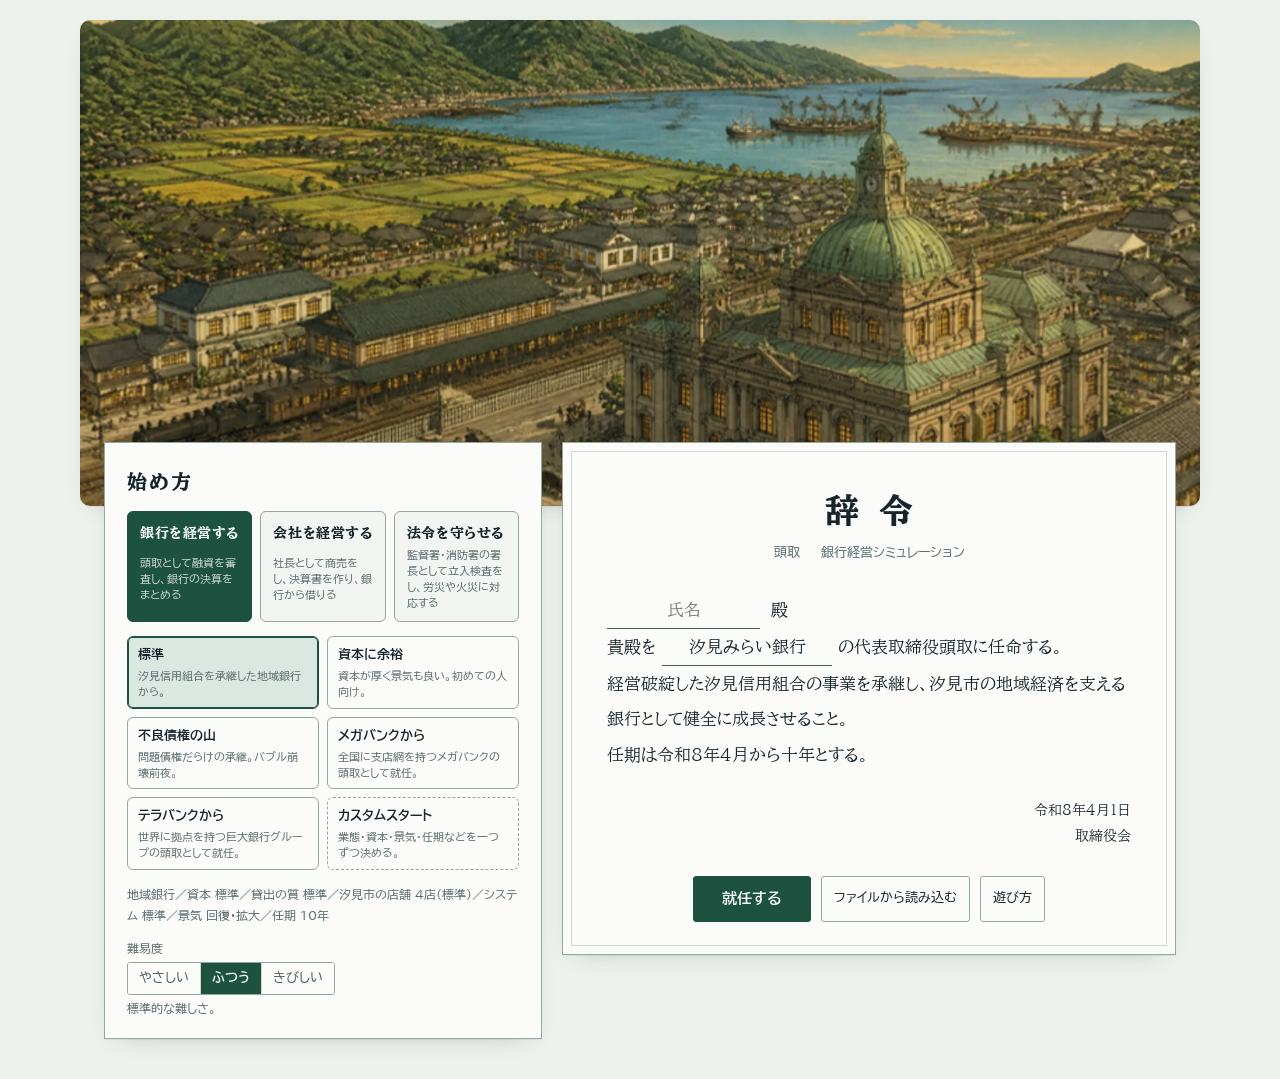
==== index.html @ be3ce8d5 "組織の受け持ちを入れ子に：上の組織が選んだ事業と会社の中から選ぶ、部・事業・会社を移す - ユニットや事業部の下に部をつくる・変えるときは、上の組織が選んだ事業と管轄の会社の中からだけ選べる（事業部の" ====
<!DOCTYPE html>
<html lang="ja">
<head>
<meta charset="utf-8">
<meta name="viewport" content="width=device-width, initial-scale=1, viewport-fit=cover">
<title>頭取 ― 地方銀行経営シミュレーション</title>
<meta name="description" content="地方銀行の頭取として融資審査・粉飾の見抜き・金利設定・決算までを経営する銀行シミュレーション。中小企業の社長として6つの業種を経営し、帳簿をつけ、決算整理をして決算書を作るモードも。決算書・予算・銀行の勉強に。">
<meta name="theme-color" content="#1d5240">
<link rel="icon" href="data:image/svg+xml,%3Csvg xmlns='http://www.w3.org/2000/svg' viewBox='0 0 40 40'%3E%3Ccircle cx='20' cy='20' r='19' fill='%231d5240'/%3E%3Ccircle cx='20' cy='20' r='14' fill='none' stroke='%23f4f8f5' stroke-width='2'/%3E%3Crect x='15' y='15' width='10' height='10' fill='none' stroke='%23f4f8f5' stroke-width='2.4'/%3E%3C/svg%3E">
<link rel="preconnect" href="https://fonts.googleapis.com">
<link rel="preconnect" href="https://fonts.gstatic.com" crossorigin>
<link href="https://fonts.googleapis.com/css2?family=BIZ+UDGothic:wght@400;700&family=BIZ+UDPGothic:wght@400;700&family=BIZ+UDPMincho:wght@400;700&display=swap" rel="stylesheet">
<style>
/* =========================================================
 *  頭取 ― 地方銀行経営シミュレーション  スタイル
 *  基調：帳票（青罫の台帳）と金庫の緑。朱は印影と赤字にだけ使う。
 * ========================================================= */
:root {
  color-scheme: light;
  --paper: #edf1ec;
  --sheet: #fbfcfa;
  --sheet-2: #f2f5f1;
  --sheet-3: #e7ede8;
  --rule: #cdd8d2;
  --rule-strong: #94a89f;
  --ink: #17242b;
  --ink-2: #4a5a5e;
  --ink-3: #5c6c6f;
  --vault: #1d5240;
  --vault-2: #2b6b55;
  --vault-soft: #dbe8e1;
  --on-vault: #f4f8f5;
  --mast: #1d5240;
  --on-mast: #f4f8f5;
  --brass: #8a6316;
  --brass-soft: #f3ead6;
  --shu: #c0392b;
  --shu-soft: #f7e3de;
  --ok: #1e7b4f;
  --warn: #9a640f;
  --warn-soft: #fbf0d9;
  --s1: #0e8a5c;
  --s2: #3366b8;
  --s3: #a9760a;
  --grid: #e1e8e3;
  --axis: #b7c4bd;
  --shadow: 0 1px 0 rgba(23, 36, 43, .06), 0 8px 24px -16px rgba(23, 36, 43, .35);
  --r-s: 3px;
  --r-m: 6px;
  --r-l: 10px;
  --f-ui: "BIZ UDPGothic", "Hiragino Kaku Gothic ProN", "Hiragino Sans", "Yu Gothic UI", "Meiryo", "Noto Sans JP", "Noto Sans CJK JP", system-ui, sans-serif;
  --f-doc: "BIZ UDPMincho", "Hiragino Mincho ProN", "Yu Mincho", "YuMincho", "Noto Serif JP", "Noto Serif CJK JP", serif;
  --f-num: "BIZ UDGothic", "Hiragino Kaku Gothic ProN", "Yu Gothic", "Meiryo", "Noto Sans JP", "Noto Sans CJK JP", sans-serif;
}
@media (prefers-color-scheme: dark) {
  :root:not([data-theme="light"]) {
    color-scheme: dark;
    --paper: #0e1614; --sheet: #15201d; --sheet-2: #1a2824; --sheet-3: #20302b;
    --rule: #2a3b35; --rule-strong: #43594f;
    --ink: #e2ebe6; --ink-2: #a8b7b1; --ink-3: #93a39d;
    --vault: #4fa585; --vault-2: #62b897; --vault-soft: #1f3a31; --on-vault: #0d1613; --mast: #12352a; --on-mast: #e6f0eb;
    --brass: #d3a650; --brass-soft: #3a2f18;
    --shu: #ef6a55; --shu-soft: #3d1f1a;
    --ok: #4cc58d; --warn: #e0a543; --warn-soft: #3a2d14;
    --s1: #37a57c; --s2: #5b86d6; --s3: #b3832a;
    --grid: #22312c; --axis: #3a4d46;
    --shadow: 0 1px 0 rgba(0, 0, 0, .3), 0 10px 28px -18px rgba(0, 0, 0, .8);
  }
}
:root[data-theme="dark"] {
  color-scheme: dark;
  --paper: #0e1614; --sheet: #15201d; --sheet-2: #1a2824; --sheet-3: #20302b;
  --rule: #2a3b35; --rule-strong: #43594f;
  --ink: #e2ebe6; --ink-2: #a8b7b1; --ink-3: #93a39d;
  --vault: #4fa585; --vault-2: #62b897; --vault-soft: #1f3a31; --on-vault: #0d1613; --mast: #12352a; --on-mast: #e6f0eb;
  --brass: #d3a650; --brass-soft: #3a2f18;
  --shu: #ef6a55; --shu-soft: #3d1f1a;
  --ok: #4cc58d; --warn: #e0a543; --warn-soft: #3a2d14;
  --s1: #37a57c; --s2: #5b86d6; --s3: #b3832a;
  --grid: #22312c; --axis: #3a4d46;
  --shadow: 0 1px 0 rgba(0, 0, 0, .3), 0 10px 28px -18px rgba(0, 0, 0, .8);
}

* { box-sizing: border-box; }
html { -webkit-text-size-adjust: 100%; }
body {
  margin: 0;
  background: var(--paper);
  color: var(--ink);
  font-family: var(--f-ui);
  font-size: 14px;
  line-height: 1.6;
  font-feature-settings: "palt" 1;
}
button, input, select, textarea { font: inherit; color: inherit; }
a { color: var(--vault); }
:focus-visible { outline: 2px solid var(--vault-2); outline-offset: 2px; }
.num, td.n, th.n { font-family: var(--f-num); font-feature-settings: normal; font-variant-numeric: tabular-nums; letter-spacing: 0; }
.neg { color: var(--shu); }
.pos { color: var(--ok); }
.muted { color: var(--ink-3); }
.small { font-size: 12px; }
.nowrap { white-space: nowrap; }
.hide { display: none !important; }
.sr { position: absolute; width: 1px; height: 1px; overflow: hidden; clip: rect(0 0 0 0); }

/* ---------- iPhone の画面の端（ステータスバー・ホームバー・切り欠き） ----------
 * iOS 26 以降の Safari は、スクロールするとページをステータスバーの下まで描き、
 * そこにぼかし（もや）を重ねる。もやの範囲は #topfill の無地の帯で覆い、
 * 貼り付くタブとダイアログはその下に出す。
 *   --band  : いまステータスバーと重なっている高さ（スクロールで変わる。固定表示の要素だけに使う）
 *   --band0 : 開いたときの値（JS で一度だけ測る。ページの流れの中の余白に使い、スクロール中に段がずれないようにする） */
:root {
  --sat: env(safe-area-inset-top, 0px);
  --sab: env(safe-area-inset-bottom, 0px);
  --sal: env(safe-area-inset-left, 0px);
  --sar: env(safe-area-inset-right, 0px);
  --band: calc(var(--sat) + min(10px, var(--sat)));
  --band0: 0px;
}
#topfill { position: fixed; top: 0; left: 0; right: 0; height: var(--band); background: var(--paper); z-index: 45; pointer-events: none; }
body.ingame #topfill { background: var(--mast); }
html { background: var(--paper); }

/* ---------- 枠組み ---------- */
#app { min-height: 100vh; min-height: 100dvh; display: flex; flex-direction: column; padding-left: var(--sal); padding-right: var(--sar); }
.mast {
  display: grid;
  grid-template-columns: auto 1fr auto;
  align-items: center;
  gap: 16px;
  padding: calc(10px + var(--band0)) 20px 10px;
  background: var(--mast);
  color: var(--on-mast);
}
.mast-brand { display: flex; align-items: center; gap: 12px; min-width: 0; }
.mast-brand svg { width: 38px; height: 38px; flex: none; }
.bank-name { font-family: var(--f-doc); font-size: 20px; font-weight: 700; letter-spacing: .06em; line-height: 1.2; display: flex; align-items: center; min-width: 0; }
.bank-name .bn { white-space: nowrap; overflow: hidden; text-overflow: ellipsis; min-width: 0; }
.bank-sub { font-size: 12px; opacity: .8; }
.mast-date { justify-self: center; text-align: center; line-height: 1.25; }
.mast-date .wareki { font-family: var(--f-doc); font-size: 19px; font-weight: 700; letter-spacing: .08em; white-space: nowrap; }
.mast-date .sub { font-size: 12px; opacity: .8; }
.mast-actions { display: flex; gap: 8px; align-items: center; }
.mbtn {
  border: 1px solid color-mix(in srgb, var(--on-mast) 35%, transparent);
  background: transparent; color: var(--on-mast);
  padding: 6px 12px; border-radius: var(--r-m); cursor: pointer; white-space: nowrap;
}
.mbtn:hover { background: color-mix(in srgb, var(--on-mast) 12%, transparent); }
.btn-advance {
  border: 0; cursor: pointer; white-space: nowrap;
  background: var(--sheet); color: var(--vault);
  font-weight: 700; padding: 9px 16px; border-radius: var(--r-m);
  box-shadow: inset 0 -2px 0 var(--rule-strong);
}
.btn-advance:hover { background: var(--vault-soft); }
.btn-advance:disabled { opacity: .5; cursor: default; }

/* 主要指標：通帳の記帳行のように一列に並べる */
.strip {
  display: grid;
  grid-template-columns: repeat(8, minmax(0, 1fr));
  background: var(--sheet);
  border-bottom: 1px solid var(--rule-strong);
}
.strip > div { padding: 7px 14px 8px; border-right: 1px solid var(--rule); min-width: 0; }
.strip > div:last-child { border-right: 0; }
.strip .k { font-size: 11px; color: var(--ink-3); white-space: nowrap; }
.strip .v { font-family: var(--f-num); font-variant-numeric: tabular-nums; font-size: 16px; font-weight: 700; white-space: nowrap; overflow: hidden; text-overflow: ellipsis; }
.strip .d { font-size: 11px; font-family: var(--f-num); white-space: nowrap; }

.body { flex: 1; display: grid; grid-template-columns: 168px minmax(0, 1fr); min-height: 0; }
.tabs {
  border-right: 1px solid var(--rule);
  background: var(--sheet-2);
  padding: 12px 0;
  display: flex; flex-direction: column; gap: 2px;
}
.tab {
  display: flex; align-items: center; justify-content: space-between; gap: 8px;
  border: 0; background: transparent; cursor: pointer; text-align: left;
  padding: 9px 14px 9px 18px; font-size: 14px; color: var(--ink-2);
  border-left: 3px solid transparent;
}
.tab:hover { background: var(--sheet-3); color: var(--ink); }
.tab[aria-current="page"] { color: var(--ink); font-weight: 700; background: var(--sheet); border-left-color: var(--vault); }
.badge {
  min-width: 20px; height: 20px; padding: 0 6px; border-radius: 10px;
  background: var(--vault); color: var(--on-vault); font-size: 11px; font-weight: 700;
  display: inline-flex; align-items: center; justify-content: center; font-family: var(--f-num);
}
.badge.alert { background: var(--shu); color: #fff; }
main { padding: 20px 24px 48px; min-width: 0; }

/* ---------- 汎用部品 ---------- */
.h1 { font-family: var(--f-doc); font-size: 22px; font-weight: 700; margin: 0 0 4px; letter-spacing: .04em; }
.lead { color: var(--ink-2); margin: 0 0 16px; max-width: 72ch; }
.grid { display: grid; gap: 16px; }
.g2 { grid-template-columns: repeat(2, minmax(0, 1fr)); }
.g3 { grid-template-columns: repeat(3, minmax(0, 1fr)); }
.g-side { grid-template-columns: minmax(0, 1fr) 340px; }
.g-list { grid-template-columns: 300px minmax(0, 1fr); align-items: start; }
.panel {
  background: var(--sheet);
  border: 1px solid var(--rule);
  border-radius: var(--r-m);
  min-width: 0;
}
.panel > .ph {
  display: flex; align-items: baseline; justify-content: space-between; gap: 12px; flex-wrap: wrap;
  padding: 10px 14px; border-bottom: 1px solid var(--rule);
}
.ph h2, .ph h3 { margin: 0; font-size: 15px; font-weight: 700; }
.ph .aside { font-size: 12px; color: var(--ink-3); }
.pb { padding: 12px 14px; }
.pb.flush { padding: 0; }
.stack > * + * { margin-top: 16px; }
.row { display: flex; gap: 8px; align-items: center; flex-wrap: wrap; }
.row.between { justify-content: space-between; }
.sep { border: 0; border-top: 1px solid var(--rule); margin: 12px 0; }

.btn {
  display: inline-flex; align-items: center; justify-content: center; gap: 6px;
  border: 1px solid var(--rule-strong); background: var(--sheet); color: var(--ink);
  padding: 6px 12px; border-radius: var(--r-s); cursor: pointer; white-space: nowrap; font-size: 13px;
}
.btn:hover { background: var(--sheet-3); }
.btn.primary { background: var(--vault); border-color: var(--vault); color: var(--on-vault); font-weight: 700; }
.btn.primary:hover { background: var(--vault-2); }
.btn.danger { color: var(--shu); border-color: color-mix(in srgb, var(--shu) 55%, var(--rule)); }
.btn.danger:hover { background: var(--shu-soft); }
.btn.ghost { border-color: transparent; background: transparent; color: var(--vault); padding-left: 6px; padding-right: 6px; }
.btn.sm { padding: 3px 8px; font-size: 12px; }
.btn:disabled { opacity: .45; cursor: default; }
.seg { display: inline-flex; border: 1px solid var(--rule-strong); border-radius: var(--r-s); overflow: hidden; }
.seg button { border: 0; background: var(--sheet); padding: 5px 11px; cursor: pointer; font-size: 13px; color: var(--ink-2); border-right: 1px solid var(--rule); }
.seg button:last-child { border-right: 0; }
.seg button[aria-pressed="true"] { background: var(--vault); color: var(--on-vault); font-weight: 700; }

input[type="number"], input[type="text"], select {
  border: 1px solid var(--rule-strong); background: var(--sheet); border-radius: var(--r-s);
  padding: 5px 8px; min-width: 0;
}
input[type="number"] { font-family: var(--f-num); text-align: right; }
input[type="range"] { accent-color: var(--vault); width: 100%; }
input[type="checkbox"] { accent-color: var(--vault); width: 16px; height: 16px; }
label.inline { display: inline-flex; align-items: center; gap: 6px; cursor: pointer; }
.field { display: grid; gap: 4px; }
.field > span { font-size: 12px; color: var(--ink-3); }
.unit { color: var(--ink-3); font-size: 12px; }

/* 表：帳票の罫線 */
.tbl-wrap { overflow-x: auto; }
table.t { width: 100%; border-collapse: collapse; font-size: 13px; }
.t th, .t td { padding: 6px 10px; border-bottom: 1px solid var(--rule); text-align: left; vertical-align: middle; }
.t thead th { font-size: 12px; font-weight: 700; color: var(--ink-2); background: var(--sheet-2); white-space: nowrap; position: sticky; top: 0; }
.t td.n, .t th.n { text-align: right; white-space: nowrap; }
.t tr.sub td { color: var(--ink-2); }
.t tr.ind td:first-child { padding-left: 24px; }
.t tr.ind2 td:first-child { padding-left: 38px; }
.t tr.total td { font-weight: 700; border-top: 1px solid var(--rule-strong); }
.t tr.grand td { font-weight: 700; border-top: 1px solid var(--ink-2); border-bottom: 3px double var(--ink-2); }
.t tr.sec td { background: var(--sheet-2); font-weight: 700; font-size: 12px; color: var(--ink-2); }
.t tr.click { cursor: pointer; }
.t tr.click:hover td { background: var(--vault-soft); }
.t tr.sel td { background: var(--vault-soft); }
.t.compact td, .t.compact th { padding: 4px 8px; }
.kv { display: grid; grid-template-columns: max-content minmax(0, 1fr); gap: 4px 16px; margin: 0; }
.kv dt { color: var(--ink-3); font-size: 12px; padding-top: 1px; }
.kv dd { margin: 0; }

.tag {
  display: inline-flex; align-items: center; gap: 4px;
  padding: 1px 7px; border-radius: 10px; font-size: 11px; font-weight: 700; white-space: nowrap;
  border: 1px solid var(--rule-strong); color: var(--ink-2); background: var(--sheet);
}
.tag.ok { color: var(--ok); border-color: color-mix(in srgb, var(--ok) 45%, var(--rule)); }
.tag.warn { color: var(--warn); border-color: color-mix(in srgb, var(--warn) 45%, var(--rule)); background: var(--warn-soft); }
.tag.bad { color: var(--shu); border-color: color-mix(in srgb, var(--shu) 50%, var(--rule)); background: var(--shu-soft); }
.tag.brass { color: var(--brass); border-color: color-mix(in srgb, var(--brass) 45%, var(--rule)); background: var(--brass-soft); }
.tag.solid { background: var(--vault); color: var(--on-vault); border-color: var(--vault); }
.grade {
  display: inline-flex; align-items: center; justify-content: center;
  width: 26px; height: 26px; border-radius: 50%; font-family: var(--f-num); font-weight: 700; font-size: 13px;
  border: 1.5px solid currentColor;
}
.grade.g1, .grade.g2, .grade.g3 { color: var(--ok); }
.grade.g4, .grade.g5, .grade.g6 { color: var(--ink-2); }
.grade.g7, .grade.g8 { color: var(--warn); }
.grade.g9, .grade.g10 { color: var(--shu); }

.meter { height: 8px; border-radius: 4px; background: var(--sheet-3); overflow: hidden; }
.meter > i { display: block; height: 100%; border-radius: 4px; background: var(--vault); }
.meter.warn > i { background: var(--warn); }
.meter.bad > i { background: var(--shu); }
.note { font-size: 12px; color: var(--ink-3); }
.callout { border-left: 3px solid var(--brass); background: var(--brass-soft); padding: 8px 12px; border-radius: 0 var(--r-s) var(--r-s) 0; font-size: 13px; }
.callout.bad { border-left-color: var(--shu); background: var(--shu-soft); }
.callout.ok { border-left-color: var(--vault); background: var(--vault-soft); }
.empty { padding: 28px 16px; text-align: center; color: var(--ink-3); }

/* ---------- 頭取室 ---------- */
.inbox { list-style: none; margin: 0; padding: 0; }
.inbox li { display: grid; grid-template-columns: 22px minmax(0, 1fr) auto; gap: 10px; align-items: center; padding: 9px 14px; border-bottom: 1px solid var(--rule); }
.inbox li:last-child { border-bottom: 0; }
.inbox .ico { width: 22px; height: 22px; border-radius: 50%; display: grid; place-items: center; font-size: 12px; font-weight: 700; background: var(--vault-soft); color: var(--vault); }
.inbox .ico.bad { background: var(--shu-soft); color: var(--shu); }
.inbox .ico.warn { background: var(--warn-soft); color: var(--warn); }
.inbox .t1 { font-weight: 700; font-size: 13px; }
.inbox .t2 { font-size: 12px; color: var(--ink-3); }
.newslist { list-style: none; margin: 0; padding: 0; }
.newslist li { padding: 8px 14px; border-bottom: 1px solid var(--rule); font-size: 13px; display: grid; grid-template-columns: 52px minmax(0, 1fr); gap: 8px; }
.newslist li:last-child { border-bottom: 0; }
.newslist .when { font-family: var(--f-num); font-size: 11px; color: var(--ink-3); padding-top: 2px; }
.newslist li.bad .what::before, .newslist li.good .what::before { content: ""; display: inline-block; width: 6px; height: 6px; border-radius: 50%; margin-right: 6px; vertical-align: middle; }
.newslist li.bad .what::before { background: var(--shu); }
.newslist li.good .what::before { background: var(--s1); }

/* ---------- 稟議書 ---------- */
.applist { display: flex; flex-direction: column; gap: 8px; }
.appcard {
  display: block; width: 100%; text-align: left; cursor: pointer;
  border: 1px solid var(--rule); background: var(--sheet); border-radius: var(--r-m); padding: 10px 12px;
}
.appcard:hover { border-color: var(--rule-strong); }
.appcard[aria-current="true"] { border-color: var(--vault); box-shadow: inset 3px 0 0 var(--vault); }
.appcard .nm { font-weight: 700; font-size: 14px; line-height: 1.35; }
.appcard .meta { font-size: 12px; color: var(--ink-3); margin-top: 2px; }
.appcard .bottom { display: flex; justify-content: space-between; align-items: center; margin-top: 6px; gap: 8px; }
.appcard .amt { font-family: var(--f-num); font-weight: 700; }
.dots { display: inline-flex; gap: 3px; }
.dots i { width: 7px; height: 7px; border-radius: 50%; background: var(--sheet-3); border: 1px solid var(--rule-strong); }
.dots i.ok { background: var(--vault); border-color: var(--vault); }
.dots i.minor { background: var(--warn); border-color: var(--warn); }
.dots i.major { background: var(--shu); border-color: var(--shu); }

.ringi {
  background: var(--sheet);
  border: 1px solid var(--rule-strong);
  border-radius: var(--r-s);
  box-shadow: var(--shadow);
}
.ringi-head {
  display: grid; grid-template-columns: minmax(0, 1fr) auto; gap: 16px; align-items: start;
  padding: 18px 20px 14px; border-bottom: 2px solid var(--ink-2);
}
.ringi-title { font-family: var(--f-doc); font-size: 24px; font-weight: 700; letter-spacing: .3em; margin: 0; }
.ringi-no { font-size: 12px; color: var(--ink-3); margin-top: 2px; }
.ringi-name { font-family: var(--f-doc); font-size: 19px; font-weight: 700; margin-top: 8px; line-height: 1.35; }
.stamps { display: grid; grid-template-columns: repeat(4, 64px); border: 1px solid var(--ink-2); }
.stamps > div { border-right: 1px solid var(--ink-2); text-align: center; }
.stamps > div:last-child { border-right: 0; }
.stamps .lab { font-size: 11px; border-bottom: 1px solid var(--ink-2); padding: 2px 0; color: var(--ink-2); }
.stamps .box { height: 64px; display: grid; place-items: center; position: relative; }
.seal-sm {
  width: 40px; height: 40px; border-radius: 50%; border: 1.5px solid var(--shu); color: var(--shu);
  display: grid; place-items: center; font-family: var(--f-doc); font-weight: 700; font-size: 13px;
  transform: rotate(-8deg); opacity: .85; line-height: 1;
}
.ringi section { padding: 14px 20px; border-bottom: 1px solid var(--rule); }
.ringi section:last-child { border-bottom: 0; }
.ringi h3 { font-family: var(--f-doc); font-size: 15px; margin: 0 0 10px; display: flex; align-items: center; gap: 10px; }
.ringi h3::before { content: ""; width: 4px; height: 16px; background: var(--vault); display: inline-block; }
.subtabs { display: flex; gap: 0; border-bottom: 1px solid var(--rule-strong); margin-bottom: 10px; overflow-x: auto; }
.subtabs button { border: 0; background: transparent; padding: 7px 12px; cursor: pointer; color: var(--ink-2); border-bottom: 2px solid transparent; margin-bottom: -1px; white-space: nowrap; font-size: 13px; }
.subtabs button[aria-pressed="true"] { color: var(--ink); font-weight: 700; border-bottom-color: var(--vault); }
.inv-grid { display: grid; grid-template-columns: repeat(auto-fill, minmax(230px, 1fr)); gap: 8px; }
.inv {
  border: 1px solid var(--rule); border-radius: var(--r-s); padding: 9px 10px; background: var(--sheet-2);
  display: grid; gap: 4px; align-content: start;
}
.inv .nm { font-weight: 700; font-size: 13px; }
.inv .ds { font-size: 12px; color: var(--ink-3); }
.inv .cost { font-size: 11px; color: var(--ink-3); font-family: var(--f-num); }
.inv.done { background: var(--sheet); }
.inv .res { font-size: 13px; line-height: 1.55; }
.inv.st-minor { border-color: color-mix(in srgb, var(--warn) 50%, var(--rule)); }
.inv.st-major { border-color: var(--shu); background: var(--shu-soft); }
.terms { display: grid; grid-template-columns: repeat(auto-fill, minmax(180px, 1fr)); gap: 12px 16px; }
.decide { display: flex; justify-content: flex-end; gap: 10px; align-items: center; flex-wrap: wrap; padding: 14px 20px; background: var(--sheet-2); }
.accept { display: grid; grid-template-columns: auto minmax(120px, 1fr) auto; gap: 10px; align-items: center; }
.flagbox { border: 1px solid var(--rule); border-radius: var(--r-s); padding: 8px 12px; background: var(--sheet-2); }
.flagbox li { margin: 2px 0; }
.flagbox ul { margin: 4px 0 0; padding-left: 18px; font-size: 13px; }

/* 頭取印（日付印） */
.bigseal {
  position: absolute; inset: 0; margin: auto; width: 56px; height: 56px; pointer-events: none;
  color: var(--shu);
}
.bigseal.anim { animation: stamp .42s cubic-bezier(.2, .9, .3, 1.2) both; }
@keyframes stamp {
  0% { transform: scale(2.2) rotate(-14deg); opacity: 0; }
  60% { transform: scale(.94) rotate(-7deg); opacity: 1; }
  100% { transform: scale(1) rotate(-7deg); opacity: .92; }
}
@media (prefers-reduced-motion: reduce) { .bigseal.anim { animation: none; transform: rotate(-7deg); } }

/* 財務諸表 */
.fs { width: 100%; border-collapse: collapse; font-size: 13px; }
.fs th, .fs td { padding: 4px 10px; border-bottom: 1px dotted var(--rule); }
.fs thead th { border-bottom: 1px solid var(--ink-2); font-size: 12px; font-weight: 700; text-align: right; color: var(--ink-2); white-space: nowrap; }
.fs thead th:first-child { text-align: left; }
.fs td { text-align: right; font-family: var(--f-num); font-variant-numeric: tabular-nums; white-space: nowrap; }
.fs td:first-child { text-align: left; font-family: var(--f-ui); white-space: normal; }
.fs tr.sum td { font-weight: 700; border-bottom: 1px solid var(--rule-strong); }
.fs tr.grand td { font-weight: 700; border-top: 1px solid var(--ink-2); border-bottom: 3px double var(--ink-2); }
.fs tr.head td { font-weight: 700; color: var(--ink-2); background: var(--sheet-2); font-size: 12px; }
.fs tr.i1 td:first-child { padding-left: 22px; }
.fs tr.i2 td:first-child { padding-left: 36px; color: var(--ink-2); }
.fs td.diff { color: var(--shu); font-weight: 700; }
.fs td.flag { background: var(--warn-soft); }
.fs .true { color: var(--vault); }

/* 地図 */
.map-wrap { position: relative; }
.map { width: 100%; height: auto; display: block; }
.map .dist { cursor: pointer; stroke: var(--sheet); stroke-width: 2; }
.map .dist:hover, .map .dist.sel { stroke: var(--ink); stroke-width: 2.5; }
.map .lbl { font-size: 13px; font-weight: 700; fill: var(--ink); paint-order: stroke; stroke: var(--sheet); stroke-width: 3px; pointer-events: none; }
.map .lbl2 { font-size: 11px; fill: var(--ink-2); paint-order: stroke; stroke: var(--sheet); stroke-width: 3px; pointer-events: none; font-family: var(--f-num); }
.map .bld { fill: var(--ink); opacity: .55; }
.map .bld.hi { opacity: .8; }
.legend { display: flex; gap: 14px; flex-wrap: wrap; font-size: 12px; color: var(--ink-2); align-items: center; }
.legend .sw { display: inline-block; width: 12px; height: 12px; border-radius: 2px; vertical-align: -2px; margin-right: 4px; }
.legend .ln { display: inline-block; width: 14px; height: 2px; vertical-align: 3px; margin-right: 4px; }
.ramp { display: inline-flex; height: 10px; width: 120px; border-radius: 2px; overflow: hidden; vertical-align: middle; }
.ramp i { flex: 1; }

/* チャート */
.chart { width: 100%; height: auto; display: block; overflow: visible; }
.chart text { font-size: 11px; fill: var(--ink-3); font-family: var(--f-num); }
.chart .glab { fill: var(--ink-2); font-family: var(--f-ui); font-size: 11px; }
.chart .gl { stroke: var(--grid); stroke-width: 1; }
.chart .ax { stroke: var(--axis); stroke-width: 1; }
.chart .hit { fill: transparent; }
.chart .hitg .xh { stroke: var(--ink-3); stroke-width: 1; opacity: 0; pointer-events: none; }
.chart .hitg:hover .xh { opacity: .7; }
#tip {
  position: fixed; z-index: 90; pointer-events: none; display: none;
  background: var(--ink); color: var(--sheet); padding: 6px 9px; border-radius: var(--r-s);
  font-size: 12px; white-space: pre; line-height: 1.5; box-shadow: var(--shadow); max-width: 320px;
  font-family: var(--f-num);
}

/* モーダル */
#modal-root .scrim {
  position: fixed; inset: 0; z-index: 50; background: rgba(10, 20, 17, .52);
  display: grid; place-items: center;
  padding: calc(16px + var(--band)) calc(16px + var(--sar)) calc(16px + var(--sab)) calc(16px + var(--sal));
}
.modal {
  background: var(--sheet); color: var(--ink); border-radius: var(--r-l);
  width: min(760px, 100%); overflow: auto;
  max-height: calc(100vh - 32px);
  max-height: calc(100dvh - 32px - var(--band) - var(--sab));
  box-shadow: 0 30px 80px -30px rgba(0, 0, 0, .6); border: 1px solid var(--rule-strong);
}
.modal.wide { width: min(1080px, 100%); }
.modal.narrow { width: min(480px, 100%); }
.modal .mh { padding: 16px 20px 12px; border-bottom: 1px solid var(--rule); display: flex; justify-content: space-between; align-items: start; gap: 12px; position: sticky; top: 0; background: var(--sheet); z-index: 1; }
.modal .mh h2 { margin: 0; font-family: var(--f-doc); font-size: 20px; }
.modal .mh .sub { font-size: 12px; color: var(--ink-3); }
.modal .mb { padding: 16px 20px; }
.modal .mf { padding: 12px 20px 16px; display: flex; justify-content: flex-end; gap: 8px; border-top: 1px solid var(--rule); flex-wrap: wrap; position: sticky; bottom: 0; background: var(--sheet); }
.xbtn { border: 0; background: transparent; font-size: 20px; line-height: 1; cursor: pointer; color: var(--ink-3); padding: 4px 8px; }

/* トースト */
#toast-root { position: fixed; right: calc(16px + var(--sar)); bottom: calc(16px + var(--sab)); z-index: 60; display: grid; gap: 8px; max-width: min(420px, calc(100vw - 32px)); }
.toast { background: var(--ink); color: var(--sheet); padding: 10px 14px; border-radius: var(--r-m); box-shadow: var(--shadow); font-size: 13px; }
.toast.bad { background: var(--shu); color: #fff; }

/* 開業時の辞令 */
.appoint {
  max-width: 640px; margin: 6vh auto 40px; background: var(--sheet); border: 1px solid var(--rule-strong);
  padding: 40px 44px 32px; position: relative; box-shadow: var(--shadow);
}
.appoint::before { content: ""; position: absolute; inset: 8px; border: 1px solid var(--rule); pointer-events: none; }
.appoint h1 { font-family: var(--f-doc); font-size: 34px; letter-spacing: .6em; text-align: center; margin: 0 0 6px; padding-left: .6em; }
.appoint .gametitle { text-align: center; color: var(--ink-3); font-size: 13px; margin-bottom: 28px; }
.appoint .body-text { font-family: var(--f-doc); font-size: 17px; line-height: 2.1; }
.appoint .body-text input { font-family: var(--f-doc); font-size: 17px; border: 0; border-bottom: 1px solid var(--ink-2); border-radius: 0; background: transparent; padding: 0 4px; width: 9em; text-align: center; }
.appoint .issuer { text-align: right; font-family: var(--f-doc); margin-top: 24px; line-height: 1.9; }
.appoint .start { margin-top: 26px; display: flex; justify-content: center; gap: 10px; flex-wrap: wrap; }
.appoint .start .btn.primary { padding: 10px 28px; font-size: 15px; }

/* 開始画面：始め方（カスタムスタート）と辞令を並べる */
.startwrap { max-width: 1120px; margin: calc(6vh + var(--band0)) auto calc(40px + var(--sab)); padding: 0 24px; display: grid; grid-template-columns: minmax(0, 5fr) minmax(0, 7fr); gap: 20px; align-items: start; position: relative; }
.startwrap .appoint { max-width: none; margin: 0; }
.setup { background: var(--sheet); border: 1px solid var(--rule-strong); padding: 22px 22px 20px; box-shadow: var(--shadow); display: grid; gap: 14px; }
.setup-head { display: flex; justify-content: space-between; align-items: center; gap: 10px; flex-wrap: wrap; }
.setup-head h2 { font-family: var(--f-doc); font-size: 20px; letter-spacing: .1em; margin: 0; }
.setup .presets { grid-template-columns: repeat(2, minmax(0, 1fr)); }
.setup .custom-grid { grid-template-columns: repeat(2, minmax(0, 1fr)); }
.setup .field .seg { justify-self: start; }
.setup-sum { margin: 0; line-height: 1.7; }
.preset.custom { border-style: dashed; }
.preset.custom.on { border-style: solid; }

/* 場面の画像（Canvaで生成。img/ にあれば表示） */
.scene { margin: 0; overflow: hidden; border-radius: var(--r-m); background: var(--sheet-3); }
.scene img { display: block; width: 100%; height: 100%; object-fit: cover; }
.scene.ph { background: radial-gradient(120% 90% at 20% 10%, var(--vault-soft), var(--sheet-3)); }
.hero { width: 100%; max-width: 1120px; max-height: 54vh; margin: calc(20px + var(--band0)) auto 0; aspect-ratio: 2 / 1; border-radius: var(--r-l); box-shadow: var(--shadow); }
.startwrap.with-hero { margin-top: -64px; }
.modal-art { width: 100%; aspect-ratio: 21 / 9; max-height: min(300px, 34vh); margin: 0 0 12px; }
.panel-art { aspect-ratio: 3 / 1; margin: 0 0 12px; }

/* 業態ステージ */
.stagecard { display: grid; grid-template-columns: minmax(0, 5fr) minmax(0, 6fr); background: var(--sheet); border: 1px solid var(--rule); border-radius: var(--r-l); overflow: hidden; box-shadow: var(--shadow); }
.stagecard .stage-art { border-radius: 0; min-height: 230px; }
.stage-body { padding: 16px 20px 18px; min-width: 0; }
.stage-steps { list-style: none; display: flex; align-items: center; gap: 6px; padding: 0; margin: 0 0 12px; flex-wrap: wrap; }
.stage-steps li { display: flex; align-items: center; gap: 6px; font-size: 12px; color: var(--ink-3); }
.stage-steps li + li::before { content: ""; width: 18px; height: 1px; background: var(--rule-strong); }
.stage-steps .n { width: 20px; height: 20px; border-radius: 50%; border: 1px solid var(--rule-strong); display: grid; place-items: center; font-size: 11px; font-family: var(--f-num); }
.stage-steps .done .n { background: var(--vault-soft); border-color: var(--vault); color: var(--vault); }
.stage-steps .now { color: var(--ink); font-weight: 700; }
.stage-steps .now .n { background: var(--vault); border-color: var(--vault); color: var(--on-vault); }
.stage-name { font-family: var(--f-doc); font-size: 26px; margin: 0 0 6px; letter-spacing: .04em; }
.stage-badge { display: inline-block; flex: none; margin-left: 8px; padding: 1px 8px; font-size: 11px; font-weight: 700; border-radius: 999px; background: var(--brass); color: #fff; vertical-align: 3px; letter-spacing: .06em; white-space: nowrap; }
.stage-badge.s2 { background: var(--on-mast); color: var(--mast); }
.stage-badge.show-m { display: none; }

/* 店舗網のタイル地図 */
.tilemap { width: 100%; height: auto; display: block; max-height: 380px; }
.tile { fill: var(--sheet-2); stroke: var(--rule-strong); stroke-width: 1; cursor: pointer; }
.tile.lv1, .tile.lv2, .tile.lv3, .tile.lv4, .tile.lv5 { fill: var(--vault); }
.tile.lv1 { fill-opacity: .2; } .tile.lv2 { fill-opacity: .38; } .tile.lv3 { fill-opacity: .6; } .tile.lv4 { fill-opacity: .8; } .tile.lv5 { fill-opacity: 1; }
.tile.building { stroke: var(--brass); stroke-width: 2; stroke-dasharray: 5 3; }
.tile.frozen { stroke: var(--shu); stroke-width: 2; }
.tile.sel { stroke: var(--ink); stroke-width: 2.5; stroke-dasharray: none; }
.tile.home { fill: var(--brass-soft); stroke: var(--brass); cursor: default; }
.tilemap g[data-act]:hover .tile { stroke: var(--ink); }
.tilemap g[data-act]:focus { outline: none; }
.tilemap g[data-act]:focus-visible .tile { stroke: var(--brass); stroke-width: 3; }
.tile-t { font-size: 13px; font-weight: 700; fill: var(--ink); pointer-events: none; font-family: var(--f-ui); }
.tile-t.inv { fill: var(--on-vault); }
.tilemap circle { pointer-events: none; }
.tilemap circle.on { fill: var(--brass); }
.tilemap circle.off { fill: var(--rule-strong); opacity: .55; }
.tilemap circle.bd { fill: none; stroke: var(--brass); stroke-width: 1.5; }
.nextlv { border-top: 1px dashed var(--rule-strong); padding-top: 10px; margin-top: 12px; }
.policy h3 { font-size: 14px; margin: 0 0 8px; }
.policy .kv { margin-top: 10px; }

/* カスタムスタート */
.presets { display: grid; grid-template-columns: repeat(3, minmax(0, 1fr)); gap: 8px; }
.preset { text-align: left; border: 1px solid var(--rule-strong); background: var(--sheet); border-radius: var(--r-m); padding: 8px 10px; cursor: pointer; display: grid; gap: 2px; font: inherit; color: inherit; }
.preset b { font-size: 13px; }
.preset span { font-size: 11px; color: var(--ink-3); line-height: 1.45; }
.preset:hover { border-color: var(--vault-2); }
.preset.on { border-color: var(--vault); background: var(--vault-soft); box-shadow: inset 0 0 0 1px var(--vault); }
.custom-grid { display: grid; grid-template-columns: repeat(2, minmax(0, 1fr)); gap: 8px 14px; padding: 12px; border: 1px solid var(--rule); border-radius: var(--r-m); background: var(--sheet-2); }
.custom-grid select { width: 100%; }
.linkish { background: none; border: 0; padding: 0; color: var(--vault-2); text-decoration: underline; cursor: pointer; justify-self: start; font: inherit; }

/* レスポンシブ */
@media (max-width: 1180px) {
  .g-side { grid-template-columns: minmax(0, 1fr); }
  .strip { grid-template-columns: repeat(4, minmax(0, 1fr)); }
  .strip > div:nth-child(4n) { border-right: 0; }
  .strip > div:nth-child(-n+4) { border-bottom: 1px solid var(--rule); }
}
.mobile-only { display: none; }
@media (max-width: 960px) {
  .g-list { grid-template-columns: minmax(0, 1fr); }
  .g-list.detail-open > :first-child { display: none; }
  .g-list:not(.detail-open) > :last-child { display: none; }
  .mobile-only { display: inline-flex; }
  .g3 { grid-template-columns: minmax(0, 1fr) minmax(0, 1fr); }
}
@media (max-width: 760px) {
  body { font-size: 14px; }
  .mast { grid-template-columns: minmax(0, 1fr) auto; padding: calc(8px + var(--band0)) 16px 8px; gap: 8px; }
  .mast-date { grid-column: 1; grid-row: 2; justify-self: start; text-align: left; display: flex; gap: 8px; align-items: baseline; }
  .mast-date .wareki { font-size: 15px; }
  .mast-actions { grid-column: 2; grid-row: 1 / span 2; flex-direction: column; align-items: stretch; gap: 6px; }
  .mbtn { padding: 4px 10px; font-size: 12px; }
  .bank-name { font-size: 17px; }
  .hide-m { display: none; }
  .stage-badge.show-m { display: inline-block; font-size: 10px; padding: 0 6px; vertical-align: 1px; }
  .mast-date .sub { font-size: 11px; }
  .mast-brand svg { width: 30px; height: 30px; }
  .strip { grid-template-columns: repeat(2, minmax(0, 1fr)); }
  .strip > div { padding: 6px 12px; }
  .strip > div:nth-child(2n) { border-right: 0; }
  .strip > div:nth-child(-n+6) { border-bottom: 1px solid var(--rule); }
  .strip .v { font-size: 15px; }
  .body { grid-template-columns: minmax(0, 1fr); }
  .tabs {
    flex-direction: row; overflow-x: auto; padding: 0; border-right: 0; border-bottom: 1px solid var(--rule);
    position: sticky; top: var(--band); z-index: 5; scrollbar-width: none;
  }
  .tabs::-webkit-scrollbar { display: none; }
  .tab { border-left: 0; border-bottom: 3px solid transparent; padding: 10px 12px; white-space: nowrap; flex: none; }
  .tab[aria-current="page"] { border-bottom-color: var(--vault); }
  main { padding: 16px 16px calc(40px + var(--sab)); }
  .g2, .g3 { grid-template-columns: minmax(0, 1fr); }
  .ringi-head { grid-template-columns: minmax(0, 1fr); padding: 14px 16px; }
  .stamps { grid-template-columns: repeat(4, 56px); justify-self: start; }
  .stamps .box { height: 54px; }
  .ringi section { padding: 12px 16px; }
  .decide { padding: 12px 16px; }
  .appoint { padding: 28px 22px 24px; margin-top: 16px; }
  .startwrap { grid-template-columns: minmax(0, 1fr); padding: 0 12px; margin-top: calc(16px + var(--band0)); gap: 14px; }
  .startwrap.with-hero { margin-top: -28px; }
  .setup { padding: 18px 16px 16px; }
  .setup .custom-grid { grid-template-columns: minmax(0, 1fr); }
  .hero { margin-top: var(--band0); border-radius: 0; max-height: none; }
  .stagecard { grid-template-columns: minmax(0, 1fr); }
  .stagecard .stage-art { min-height: 0; aspect-ratio: 16 / 9; }
  .presets { grid-template-columns: minmax(0, 1fr) minmax(0, 1fr); }
  .custom-grid { grid-template-columns: minmax(0, 1fr); }
  .appoint h1 { font-size: 28px; }
  .modal .mb { padding: 14px 16px; }
  .modal .mh, .modal .mf { padding-left: 16px; padding-right: 16px; }
}
/* ---------- 学習サポート：用語・用語集・決算書の読み方ガイド ---------- */
.term { border: 0; background: none; padding: 0; margin: 0; font: inherit; color: inherit; text-align: inherit; cursor: help;
  text-decoration: underline dotted; text-decoration-color: var(--ink-3); text-underline-offset: 3px; text-decoration-thickness: 1px; }
.term:hover { color: var(--vault); text-decoration-color: var(--vault); }
.termcard .lead { font-size: 15px; font-weight: 700; margin: 0 0 8px; }
.termcard p { margin: 0 0 10px; }
.formula { font-family: var(--f-num); background: var(--sheet-2); border: 1px solid var(--rule); border-radius: var(--r-s); padding: 8px 12px; margin: 0 0 10px; font-size: 13px; }
.lookhere { border-left: 3px solid var(--vault); background: var(--vault-soft); padding: 8px 12px; margin: 0 0 10px; border-radius: 0 var(--r-s) var(--r-s) 0; }
.lookhere p { margin: 4px 0 0; font-size: 13px; }
.see { margin-top: 12px; }
.chips { display: flex; flex-wrap: wrap; gap: 6px; margin-top: 6px; }
.chip { border: 1px solid var(--rule-strong); background: var(--sheet); border-radius: 999px; padding: 3px 10px; font-size: 12px; cursor: pointer; }
.chip:hover { border-color: var(--vault); color: var(--vault); }
.gsearch { width: 100%; padding: 8px 10px; border: 1px solid var(--rule-strong); border-radius: var(--r-m); background: var(--sheet); margin: 4px 0 10px; }
.glist { list-style: none; margin: 0; padding: 0; display: grid; grid-template-columns: repeat(2, minmax(0, 1fr)); gap: 6px; }
.gitem { width: 100%; text-align: left; border: 1px solid var(--rule); background: var(--sheet); border-radius: var(--r-m); padding: 8px 10px; cursor: pointer; display: grid; gap: 2px; }
.gitem:hover { border-color: var(--vault); }
.gitem span { font-size: 12px; color: var(--ink-2); }
.guide { border: 1px solid var(--rule); background: var(--sheet-2); border-radius: var(--r-m); padding: 12px 14px; margin: 0 0 12px; }
.guide-head { display: flex; flex-wrap: wrap; gap: 4px 12px; align-items: baseline; margin-bottom: 8px; }
.gsteps { list-style: none; margin: 0; padding: 0; display: grid; grid-template-columns: repeat(2, minmax(0, 1fr)); gap: 8px; }
.gstep { background: var(--sheet); border: 1px solid var(--rule); border-radius: var(--r-m); padding: 10px 12px; display: flex; flex-direction: column; gap: 4px; }
.gstep.on { border-color: var(--vault); box-shadow: inset 3px 0 0 var(--vault); }
.gstep p { margin: 0; }
.gst-head { display: flex; align-items: flex-start; gap: 8px; }
.gst-head > div { flex: 1; min-width: 0; }
.gnum { flex: none; width: 22px; height: 22px; border-radius: 50%; background: var(--vault); color: var(--on-vault); font-size: 12px; font-weight: 700; display: grid; place-items: center; font-family: var(--f-num); }
.gst-vals { color: var(--ink-2); }
.gst-foot { margin-top: auto; gap: 8px; flex-wrap: wrap; align-items: center; }
.guide .note { margin: 8px 0 0; }
.btn.linkish { border: 0; background: none; color: var(--vault); text-decoration: underline; padding: 0 2px; }
table.fs tr.focus td { background: var(--brass-soft); }
table.fs tr.focus td:first-child { box-shadow: inset 3px 0 0 var(--brass); }
@media (max-width: 760px) {
  .glist, .gsteps { grid-template-columns: minmax(0, 1fr); }
}

/* ---------- 会社経営モード ---------- */
.warnc { color: var(--warn); }
.seg.wrap { flex-wrap: wrap; }
.field > .seg, .field > .seg.wrap { justify-self: start; }
.gradebig { flex: none; width: 58px; height: 58px; border-radius: 50%; border: 2px solid var(--vault); color: var(--vault); display: grid; place-items: center; font-family: var(--f-num); font-weight: 700; font-size: 26px; background: var(--vault-soft); }
.fsh { font-size: 14px; margin: 0 0 6px; }
h4.fsh { font-size: 13px; }
/* 開始画面：モードの切り替えと業種 */
.modesw { display: grid; grid-template-columns: repeat(3, minmax(0, 1fr)); gap: 8px; }
.modebtn { text-align: left; border: 1px solid var(--rule-strong); background: var(--sheet-2); border-radius: var(--r-m); padding: 10px 12px; cursor: pointer; display: grid; gap: 3px; font: inherit; color: inherit; }
.modebtn b { font-size: 14px; font-family: var(--f-doc); letter-spacing: .04em; }
.modebtn span { font-size: 11px; color: var(--ink-3); line-height: 1.45; }
.modebtn:hover { border-color: var(--vault-2); }
.modebtn.on { border-color: var(--vault); background: var(--vault); color: var(--on-vault); }
.modebtn.on span { color: color-mix(in srgb, var(--on-vault) 82%, transparent); }
.indgrid { grid-template-columns: repeat(2, minmax(0, 1fr)) !important; }
.indcard b { display: flex; align-items: center; gap: 6px; flex-wrap: wrap; }
.indico { display: inline-grid; place-items: center; width: 22px; height: 22px; border: 1.5px solid currentColor; border-radius: 3px; font-family: var(--f-doc); font-size: 12px; flex: none; }
.indcard.on .indico { color: var(--vault); }
/* 現場：つまみ */
.ctls { display: grid; gap: 14px; }
.ctl { display: grid; gap: 4px; }
.ctl-l { font-size: 13px; font-weight: 700; }
.ctl-in { display: grid; grid-template-columns: minmax(0, 1fr) 6.5em; gap: 10px; align-items: center; }
.ctl-in output { text-align: right; font-weight: 700; font-size: 14px; }
/* 帳簿 */
.flowline { display: flex; flex-wrap: wrap; align-items: center; gap: 4px 6px; margin: 0 0 12px; font-size: 12px; }
.flowline .fl { padding: 3px 9px; border: 1px solid var(--rule-strong); border-radius: 999px; background: var(--sheet); color: var(--ink-2); white-space: nowrap; }
.flowline .fl.on { background: var(--vault); border-color: var(--vault); color: var(--on-vault); font-weight: 700; }
.flowline .arr { color: var(--ink-3); }
.flowline.big { font-size: 13px; margin: 0; }
.jtable td { vertical-align: top; }
.jtable td.jdesc { min-width: 220px; max-width: 360px; border-right: 1px solid var(--rule); }
.jtable tr:not(.jend) td { border-bottom-color: transparent; }
.jtable tr:not(.jend) td.jdesc { border-bottom-color: var(--rule); }
.tb td { font-family: var(--f-num); }
.cfplan th .small { display: block; font-weight: 400; }
.cfplan td.fc, .cfplan th.fc { background: color-mix(in srgb, var(--s2) 7%, transparent); }
.fs.monthly td, .fs.monthly th { padding-left: 6px; padding-right: 6px; }
.bsgrid { align-items: start; }
/* 決算整理 */
.wiz { list-style: none; display: flex; flex-wrap: wrap; gap: 6px; padding: 0; margin: 0 0 14px; }
.wiz button { display: inline-flex; align-items: center; gap: 6px; border: 1px solid var(--rule-strong); background: var(--sheet); border-radius: 999px; padding: 3px 11px 3px 4px; font: inherit; font-size: 12px; color: var(--ink-3); cursor: pointer; }
.wiz button:disabled { cursor: default; opacity: .6; }
.wiz .n { width: 20px; height: 20px; border-radius: 50%; display: grid; place-items: center; background: var(--sheet-3); font-family: var(--f-num); font-size: 11px; }
.wiz li.done button { color: var(--vault); border-color: var(--vault); }
.wiz li.done .n { background: var(--vault-soft); }
.wiz li.now button { color: var(--ink); font-weight: 700; border-color: var(--ink-2); }
.wiz li.now .n { background: var(--vault); color: var(--on-vault); }
.wiz li.sel button { box-shadow: 0 0 0 2px var(--brass-soft); }
.learnbox { border-left: 3px solid var(--vault); background: var(--vault-soft); padding: 8px 12px; border-radius: 0 var(--r-s) var(--r-s) 0; font-size: 13px; }
.learnbox p { margin: 0 0 6px; }
.learnbox p:last-child, .learnbox ul:last-child { margin-bottom: 0; }
.learnbox .formula { background: var(--sheet); }
.qz { border: 1px solid var(--rule-strong); border-radius: var(--r-m); padding: 12px 14px; background: var(--sheet); margin-top: 12px; }
.qz-q { font-weight: 700; margin-bottom: 10px; line-height: 1.6; }
.qz-tag { display: inline-block; background: var(--brass); color: #fff; font-size: 11px; padding: 1px 7px; border-radius: 3px; margin-right: 8px; vertical-align: 1px; }
.qz-ch { display: grid; grid-template-columns: repeat(2, minmax(0, 1fr)); gap: 8px; }
.qz-b { text-align: left; border: 1px solid var(--rule-strong); background: var(--sheet-2); border-radius: var(--r-m); padding: 9px 12px; cursor: pointer; font: inherit; color: inherit; font-family: var(--f-num); }
.qz-b:hover:not(:disabled) { border-color: var(--vault); background: var(--vault-soft); }
.qz-b:disabled { cursor: default; opacity: .65; }
.qz-b.ok { border-color: var(--ok); background: color-mix(in srgb, var(--ok) 14%, var(--sheet)); opacity: 1; font-weight: 700; }
.qz-b.ng { border-color: var(--shu); background: var(--shu-soft); opacity: 1; }
.qz-a { margin-top: 10px; padding: 8px 12px; border-radius: var(--r-s); font-size: 13px; line-height: 1.7; }
.qz-a.ok { background: color-mix(in srgb, var(--ok) 12%, var(--sheet)); }
.qz-a.ng { background: var(--shu-soft); }
.qz-a.ok b:first-child { color: var(--ok); }
.qz-a.ng b:first-child { color: var(--shu); }
.tempt { margin-top: 12px; border: 1px dashed var(--warn); border-radius: var(--r-m); padding: 8px 12px; background: var(--warn-soft); }
.tempt summary { cursor: pointer; font-weight: 700; font-size: 13px; color: var(--warn); }
.tempt p { margin: 6px 0 0; }
tr.qrow td { background: var(--brass-soft); }
details > summary.small { cursor: pointer; color: var(--vault); }
@media (max-width: 760px) {
  .kops .tbl-wrap .t td:first-child, .kops .tbl-wrap .t th:first-child { min-width: 8.5em; }
  .tbl-wrap .fs td:first-child { min-width: 8.5em; }
  .tbl-wrap .fs.cfplan td:first-child, .tbl-wrap .fs.monthly td:first-child { min-width: 9.5em; }
  .modesw, .indgrid { grid-template-columns: minmax(0, 1fr) !important; }
  .qz-ch { grid-template-columns: minmax(0, 1fr); }
  .jtable td.jdesc { min-width: 150px; }
  .gradebig { width: 48px; height: 48px; font-size: 22px; }
}


/* 法令と安全・行政 */
.lawdoc { border: 1px solid var(--rule-strong); background: var(--sheet); border-radius: var(--r-s); padding: 14px 16px; box-shadow: 0 1px 0 var(--rule); }
.ld-title { font-family: var(--f-doc); font-size: 20px; font-weight: 700; text-align: center; letter-spacing: .3em; margin: 0 0 8px; }
.ld-meta { display: flex; flex-wrap: wrap; justify-content: space-between; gap: 4px 16px; font-size: 12px; color: var(--ink-2); border-bottom: 1px solid var(--rule); padding-bottom: 6px; margin-bottom: 8px; }
.lawitem { border-bottom: 1px solid var(--rule); padding: 6px 0; }
.lawitem:last-child { border-bottom: 0; }
.lawitem summary { cursor: pointer; font-size: 13px; }
.lawitem p { margin: 6px 0 0; }
.meas { display: flex; flex-wrap: wrap; gap: 6px; }
.gy-ent td:first-child { min-width: 11em; }
.riskdots { letter-spacing: 1px; color: var(--shu); }
.kpi-row { display: grid; grid-template-columns: repeat(3, minmax(0, 1fr)); gap: 10px; }
.kpi { border: 1px solid var(--rule); border-radius: var(--r-m); padding: 10px 12px; background: var(--sheet); }
.kpi .k { font-size: 11px; color: var(--ink-3); }
.kpi .v { font-family: var(--f-num); font-size: 20px; font-weight: 700; }
.kpi .d { font-size: 11px; color: var(--ink-3); }
.capbar { height: 10px; border-radius: 5px; background: var(--sheet-3); overflow: hidden; }
.capbar > span { display: block; height: 100%; background: var(--vault); }
.capbar.over > span { background: var(--shu); }
.capbar + .kv { margin-top: 10px; }
.gyent { font-weight: 700; text-align: left; }
.campopt { display: grid; gap: 6px; border: 1px solid var(--rule); border-radius: var(--r-m); padding: 8px 10px; }
.campopt.on { border-color: var(--vault); background: var(--vault-soft); }
.campopt .row { display: flex; gap: 6px; align-items: center; flex-wrap: wrap; }
.fsh.sp { margin-top: 14px; }
.campopt select { max-width: 11em; }
.measlist { display: grid; grid-template-columns: repeat(2, minmax(0, 1fr)); gap: 8px; }
.measbtn { display: grid; gap: 2px; align-content: start; }
.measbtn b { font-size: 14px; }
.ladder { margin: 0; padding-left: 1.4em; display: grid; gap: 8px; }
.ladder li { font-size: 13px; }
.gmast .bank-name .bn { letter-spacing: .06em; }
@media (max-width: 760px) {
  .measlist { grid-template-columns: minmax(0, 1fr); }
  .kpi-row { grid-template-columns: repeat(2, minmax(0, 1fr)); }
}

@media print {
  .tabs, .mast-actions, #toast-root { display: none; }
  body { background: #fff; }
}

/* ===== 会社経営：事業（ユニット）・設備のカタログ・業種の検索・成長 ===== */
.unitbar { display: flex; flex-wrap: wrap; gap: 6px; margin: 0 0 12px; }
.unitchip { display: inline-flex; align-items: center; gap: 8px; text-align: left; border: 1px solid var(--rule-strong); background: var(--sheet); border-radius: var(--r-m); padding: 6px 10px; cursor: pointer; font: inherit; color: inherit; max-width: 100%; }
.unitchip > span:last-child { display: grid; min-width: 0; }
.unitchip b { font-size: 13px; overflow: hidden; text-overflow: ellipsis; white-space: nowrap; }
.unitchip:hover { border-color: var(--vault-2); }
.unitchip.on { border-color: var(--vault); background: var(--vault-soft); box-shadow: inset 0 0 0 1px var(--vault); }
.unitchip.add { border-style: dashed; color: var(--ink-2); }
.unithead { display: flex; justify-content: space-between; align-items: flex-start; gap: 12px; margin: 0 0 12px; padding: 10px 14px; border: 1px solid var(--rule); border-left: 4px solid var(--vault); background: var(--sheet); border-radius: var(--r-m); }
.unithead .h2 { font-size: 17px; }
.indico { display: inline-grid; place-items: center; width: 1.9em; height: 1.9em; border-radius: var(--r-s); background: var(--vault-soft); color: var(--vault); font-family: var(--f-doc); font-weight: 700; flex: none; }
.eqlist { display: grid; grid-template-columns: repeat(auto-fill, minmax(230px, 1fr)); gap: 6px; max-height: 46vh; overflow: auto; padding: 2px; }
.eqopt, .typeopt { text-align: left; border: 1px solid var(--rule); background: var(--sheet); border-radius: var(--r-m); padding: 7px 9px; cursor: pointer; display: grid; gap: 2px; font: inherit; color: inherit; }
.eqopt b, .typeopt b { font-size: 13px; }
.eqopt:hover, .typeopt:hover { border-color: var(--vault-2); }
.eqopt.on, .typeopt.on { border-color: var(--vault); background: var(--vault-soft); box-shadow: inset 0 0 0 1px var(--vault); }
.typeopt { grid-template-columns: auto minmax(0, 1fr); align-items: center; column-gap: 8px; }
.typeopt > span:last-child { display: grid; min-width: 0; }
.nuwrap { display: grid; grid-template-columns: minmax(0, 1.1fr) minmax(0, 1fr); gap: 14px; }
.nuleft { display: grid; gap: 8px; align-content: start; min-width: 0; }
.typelist { display: grid; gap: 4px; max-height: 52vh; overflow: auto; padding: 2px; }
.nuright { min-width: 0; border-left: 1px solid var(--rule); padding-left: 14px; }
.sunits, .stypes { list-style: none; margin: 0; padding: 0; display: grid; gap: 4px; }
.sunit, .stype { display: grid; grid-template-columns: auto minmax(0, 1fr) auto; gap: 8px; align-items: center; padding: 6px 8px; border: 1px solid var(--rule); border-radius: var(--r-m); background: var(--sheet); }
.sunit { border-color: var(--vault); background: var(--vault-soft); }
.stype.on { border-color: var(--vault); }
.stype-t { display: grid; min-width: 0; }
.stype-t b { font-size: 13px; }
.stype-t .small { overflow: hidden; text-overflow: ellipsis; white-space: nowrap; }
.stype-a { display: inline-flex; gap: 4px; align-items: center; flex-wrap: wrap; justify-content: flex-end; }
.stypes-wrap { max-height: 300px; overflow: auto; margin-top: 6px; }
.chips { display: flex; flex-wrap: wrap; gap: 5px; }
.chip { border: 1px solid var(--rule-strong); background: var(--sheet); border-radius: 999px; padding: 3px 10px; font: inherit; font-size: 12px; color: var(--ink-2); cursor: pointer; }
.chip:hover { border-color: var(--vault-2); color: var(--ink); }
.chip.on { background: var(--vault); border-color: var(--vault); color: var(--on-vault); }
.seg.sm button { padding: 3px 8px; font-size: 12px; }
.mslist { list-style: none; margin: 0; padding: 0; display: grid; grid-template-columns: repeat(auto-fill, minmax(200px, 1fr)); gap: 6px; }
.ms { display: flex; gap: 8px; align-items: center; padding: 7px 10px; border: 1px solid var(--rule); border-radius: var(--r-m); background: var(--sheet); color: var(--ink-3); }
.ms > span:last-child { display: grid; }
.ms.on { color: var(--ink); border-color: var(--brass); background: var(--brass-soft); }
.ms-dot { color: var(--brass); }
.fs tr.head.subhead td { font-weight: 400; color: var(--ink-2); font-size: 12px; padding-left: 18px; background: transparent; }
@media (max-width: 760px) {
  .nuwrap { grid-template-columns: minmax(0, 1fr); }
  .nuright { border-left: 0; padding-left: 0; border-top: 1px solid var(--rule); padding-top: 10px; }
  .unithead { flex-direction: column; }
  .unitchip { flex: 1 1 100%; }
  .sunit, .stype { grid-template-columns: auto minmax(0, 1fr); }
  .stype-a { grid-column: 1 / -1; justify-content: flex-start; }
}

/* =========================================================
 *  グループ・方針と人事・拠点と地図・カスタムスタート
 * ========================================================= */
:root {
  /* 地図の段階（一つの色相：薄い→濃い） */
  --q0: #e6efe9; --q1: #c3dbcd; --q2: #93c0a7; --q3: #5c9c7f; --q4: #2b6b55;
  --q-ink: #17242b; --q-ink-dark: #f4f8f5;
  /* 災害の起きやすさ（暖色の段階） */
  --r0: #f6efe4; --r1: #ecd6b6; --r2: #dfb07c; --r3: #c97c45; --r4: #9d4a22;
}
@media (prefers-color-scheme: dark) {
  :root:not([data-theme="light"]) {
    --q0: #1b2925; --q1: #20392f; --q2: #2a5444; --q3: #3d7d63; --q4: #62b897;
    --q-ink: #e2ebe6; --q-ink-dark: #0d1613;
    --r0: #2a231b; --r1: #3e2f1e; --r2: #5e4024; --r3: #8d5a2d; --r4: #d08a4f;
  }
}
:root[data-theme="dark"] {
  --q0: #1b2925; --q1: #20392f; --q2: #2a5444; --q3: #3d7d63; --q4: #62b897;
  --q-ink: #e2ebe6; --q-ink-dark: #0d1613;
  --r0: #2a231b; --r1: #3e2f1e; --r2: #5e4024; --r3: #8d5a2d; --r4: #d08a4f;
}

/* 表示する会社の切り替え・子会社の画面 */
.entsw { display: inline-flex; align-items: center; }
.entsw select { max-width: 15em; font-size: 12px; padding: 3px 6px; border-radius: var(--r-s); border: 1px solid color-mix(in srgb, var(--on-mast) 40%, transparent); background: color-mix(in srgb, var(--mast) 70%, #000); color: var(--on-mast); }
.subbanner { margin: 0 0 12px; padding: 7px 12px; border: 1px solid var(--brass); border-left-width: 4px; border-radius: var(--r-s); background: var(--brass-soft); font-size: 13px; display: flex; flex-wrap: wrap; gap: 6px 12px; align-items: center; }
.sr { position: absolute; width: 1px; height: 1px; overflow: hidden; clip: rect(0 0 0 0); white-space: nowrap; }

/* 組織図 */
.orgchart { display: grid; justify-items: center; gap: 0; }
.orgbox { border: 1px solid var(--rule-strong); border-radius: var(--r-m); background: var(--sheet); padding: 8px 12px; min-width: 0; width: 100%; }
.orgbox.parent { max-width: 460px; border: 2px solid var(--vault); box-shadow: var(--shadow); }
.orgbox.bad { border-color: var(--shu); background: var(--shu-soft); }
.ob-t { display: flex; flex-wrap: wrap; gap: 4px 6px; align-items: center; margin-bottom: 4px; }
.orgline { width: 2px; height: 18px; background: var(--rule-strong); }
.orgsubs { display: grid; grid-template-columns: repeat(auto-fit, minmax(220px, 1fr)); gap: 10px; width: 100%; padding-top: 12px; border-top: 2px solid var(--rule-strong); }
.kv.sm { font-size: 12px; gap: 2px 10px; }

/* 連結精算表 */
table.ws td.adj, table.ws th.adj { background: var(--brass-soft); }
table.ws tr.sec td { font-weight: 700; background: var(--sheet-3); }
table.ws td:last-child { font-weight: 700; }
ol.elim { margin: 0; padding-left: 1.3em; display: grid; gap: 6px; font-size: 13px; }

/* 経営方針・重点実施事項 */
.pcards { display: grid; grid-template-columns: repeat(auto-fill, minmax(210px, 1fr)); gap: 6px; }
.pcard { display: grid; gap: 2px; text-align: left; border: 1px solid var(--rule); border-radius: var(--r-m); background: var(--sheet); padding: 8px 10px; cursor: pointer; font: inherit; color: var(--ink); }
.pcard:hover { border-color: var(--rule-strong); }
.pcard.on { border-color: var(--vault); box-shadow: inset 3px 0 0 var(--vault); background: var(--vault-soft); }
.pchecks { display: grid; gap: 4px; max-height: 460px; overflow: auto; }
.pcheck { display: grid; grid-template-columns: auto minmax(0, 1fr); gap: 8px; align-items: start; padding: 6px 8px; border: 1px solid var(--rule); border-radius: var(--r-m); background: var(--sheet); cursor: pointer; }
.pcheck > span { display: grid; gap: 1px; }
.pcheck .pt { display: flex; flex-wrap: wrap; align-items: center; gap: 4px 8px; }
.kv.v { grid-template-columns: minmax(0, 1fr); gap: 0; }
.kv.v dt { margin-top: 6px; }
.kv.v dt:first-child { margin-top: 0; }
.jt .jn.long { font-size: .78em; letter-spacing: -.08em; }
.pcheck.on { border-color: var(--vault); background: var(--vault-soft); }
.pcheck input { margin-top: 3px; }
.pcheck input:disabled + span { opacity: .55; }

/* 従業員満足度 */
.esnum { display: flex; align-items: baseline; gap: 6px; }
.esnum b { font-family: var(--f-num); font-size: 34px; line-height: 1.1; }
.esnum span { color: var(--ink-3); font-size: 12px; }
.esbar { height: 8px; border-radius: 4px; background: var(--sheet-3); overflow: hidden; margin-top: 4px; }
.esbar span { display: block; height: 100%; background: var(--vault); border-radius: 4px; }

/* 年間の予定・法改正の年表 */
ol.cal { list-style: none; margin: 0; padding: 0; display: grid; gap: 8px; }
ol.cal > li { display: grid; grid-template-columns: 7.5em minmax(0, 1fr); gap: 8px; padding-bottom: 8px; border-bottom: 1px solid var(--rule); }
ol.cal > li:last-child { border-bottom: 0; }
ol.cal ul { margin: 0; padding-left: 1.1em; font-size: 13px; display: grid; gap: 2px; }
ol.cal li.over { color: var(--shu); }
ul.tl { list-style: none; margin: 0 0 8px; padding: 0 0 0 12px; border-left: 2px solid var(--rule-strong); display: grid; gap: 8px; font-size: 13px; }
ul.tl > li { position: relative; }
ul.tl > li::before { content: ""; position: absolute; left: -17px; top: 6px; width: 8px; height: 8px; border-radius: 50%; background: var(--brass); }
ul.plain { list-style: none; margin: 0; padding: 0; display: grid; gap: 3px; font-size: 13px; }

/* 地図（タイル） */
.map-grid { align-items: start; }
.mapsel { margin-top: 10px; max-width: 320px; }
.jmap-wrap { margin: 8px 0 6px; }
.jmap, .wmap { display: grid; gap: 3px; }
.jmap { grid-template-columns: repeat(13, minmax(0, 1fr)); grid-template-rows: repeat(12, auto); max-width: 620px; }
.wmap { grid-template-columns: repeat(12, minmax(0, 1fr)); grid-template-rows: repeat(6, auto); max-width: 680px; }
.jt { position: relative; aspect-ratio: 1 / 1; min-width: 0; border: 1px solid color-mix(in srgb, var(--ink) 12%, transparent); border-radius: 4px; background: var(--q0); color: var(--q-ink); font: inherit; font-size: clamp(8px, 1.9vw, 12px); line-height: 1.1; letter-spacing: -.04em; padding: 1px; cursor: pointer; display: flex; align-items: center; justify-content: center; text-align: center; overflow: visible; }
.wmap .jt { aspect-ratio: 1.35 / 1; font-size: clamp(8px, 1.6vw, 11px); }
.jt .jn { overflow: hidden; white-space: nowrap; max-width: 100%; }
.jt.c0 { background: var(--q0); } .jt.c1 { background: var(--q1); } .jt.c2 { background: var(--q2); }
.jt.c3 { background: var(--q3); color: var(--q-ink-dark); } .jt.c4 { background: var(--q4); color: var(--q-ink-dark); font-weight: 700; }
.jmap.warm .jt.c0, .mapleg.warm .sw.c0 { background: var(--r0); } .jmap.warm .jt.c1, .mapleg.warm .sw.c1 { background: var(--r1); }
.jmap.warm .jt.c2, .mapleg.warm .sw.c2 { background: var(--r2); } .jmap.warm .jt.c3, .mapleg.warm .sw.c3 { background: var(--r3); }
.jmap.warm .jt.c4, .mapleg.warm .sw.c4 { background: var(--r4); }
.jt:hover { outline: 2px solid var(--rule-strong); outline-offset: 0; z-index: 2; }
.jt.sel { outline: 3px solid var(--ink); outline-offset: 1px; z-index: 3; }
.jt.hq { box-shadow: inset 0 0 0 2px var(--brass); }
.jt:focus-visible { outline: 3px solid var(--s2); outline-offset: 1px; z-index: 4; }
.jm { position: absolute; top: -5px; right: -4px; display: flex; gap: 1px; pointer-events: none; z-index: 1; }
.jm i, .mapleg i[class^="m-"] { font-style: normal; display: inline-grid; place-items: center; min-width: 13px; height: 13px; padding: 0 2px; border-radius: 7px; font-size: 9px; font-weight: 700; line-height: 1; letter-spacing: 0; border: 1px solid var(--sheet); }
.m-hq { background: var(--brass); color: #fff; }
.m-u { background: var(--s2); color: #fff; }
.m-l { background: var(--ink-2); color: var(--sheet); }
.m-s { background: var(--vault-2); color: var(--on-vault); }
.m-d { background: var(--shu); color: #fff; }
.mapleg { display: flex; flex-wrap: wrap; gap: 4px 12px; font-size: 11px; color: var(--ink-3); align-items: center; margin-top: 4px; }
.mapleg span { display: inline-flex; align-items: center; gap: 4px; }
.mapleg .sw { display: inline-block; width: 14px; height: 10px; border-radius: 2px; border: 1px solid color-mix(in srgb, var(--ink) 12%, transparent); }
.mapleg .sw.c0 { background: var(--q0); } .mapleg .sw.c1 { background: var(--q1); } .mapleg .sw.c2 { background: var(--q2); } .mapleg .sw.c3 { background: var(--q3); } .mapleg .sw.c4 { background: var(--q4); }
.callout.warn { border-left-color: var(--warn); background: var(--warn-soft); }

/* 出来事の選択 */
.choices { display: grid; gap: 6px; margin-top: 10px; }
.choice { text-align: left; font: inherit; padding: 9px 12px; border: 1px solid var(--rule-strong); border-radius: var(--r-m); background: var(--sheet); color: var(--ink); cursor: pointer; }
.choice:hover { border-color: var(--vault); background: var(--vault-soft); }
.choice:focus-visible { outline: 3px solid var(--s2); outline-offset: 1px; }

/* カスタムスタート */
details.custom { border: 1px dashed var(--rule-strong); border-radius: var(--r-m); padding: 8px 12px; background: var(--sheet-2); }
details.custom[open] { border-style: solid; }
details.custom > summary { cursor: pointer; font-weight: 700; font-size: 13px; color: var(--ink); }
.cu-body { display: grid; gap: 8px; }
.cu-body.off { opacity: .6; }
.cu-nums { gap: 8px; }
.cu-body select { max-width: 100%; }

/* 始め方の画面：グループの会社（就任の時点の子会社・孫会社・関連会社）。組織図と同じ線で、下の会社を字下げする */
.sgtree, .sgkids { list-style: none; margin: 0; padding: 0; display: grid; gap: 6px; }
.sgkids { margin: 6px 0 0 12px; padding-left: 10px; border-left: 2px solid var(--rule-strong); }
.sgnode { min-width: 0; }
.sgco { display: grid; gap: 2px; padding: 7px 10px 8px; border: 1px solid var(--rule-strong); border-radius: var(--r-m); background: var(--sheet); min-width: 0; }
.sgco.root { border: 2px solid var(--vault); }
.sgco.aff { border-style: dashed; background: var(--sheet-2); }
.sgco.unit { background: var(--sheet-2); }
.sgco-t { display: flex; flex-wrap: wrap; align-items: center; gap: 2px 8px; min-width: 0; }
.sgco-t b { font-size: 14px; overflow-wrap: anywhere; }
.sgco-d { min-width: 0; overflow-wrap: anywhere; }
.sgco-a { display: flex; gap: 4px; flex-wrap: wrap; margin-top: 4px; }
.sg-form { display: grid; gap: 12px; }
.sg-form > .field, .sg-form .grid > .field { margin: 0; }
.sgkids .sgkids .sgkids .sgkids { margin-left: 4px; padding-left: 8px; } /* 深い段は字下げを少なく */
.sg-grid { gap: 8px 14px; }
.sg-grid select, .sg-grid input { width: 100%; }
.typelist.sg-types { max-height: 260px; margin-top: 6px; }

@media (max-width: 760px) {
  .jmap, .wmap { gap: 2px; }
  .jt .jn.n3 { letter-spacing: -.14em; font-size: .92em; }
  .jt { border-radius: 3px; }
  .jm { top: -4px; right: -3px; }
  .jm i { min-width: 11px; height: 11px; font-size: 8px; padding: 0 1px; }
  ol.cal > li { grid-template-columns: minmax(0, 1fr); gap: 2px; }
  .orgsubs { grid-template-columns: minmax(0, 1fr); }
  .cu-nums { grid-template-columns: minmax(0, 1fr); }
}

/* グループの木の形（孫会社）・関連会社 */
.orgnode { display: grid; gap: 6px; align-content: start; min-width: 0; }
.orgkids { display: grid; gap: 6px; margin-left: 12px; padding-left: 10px; border-left: 2px solid var(--rule-strong); }
.orgbox.aff { border-style: dashed; background: var(--sheet-2); }
/* 組織図の折りたたみ：会社の名前の行を押すと、くわしい数字とボタンを開く／たたむ。孫会社の枝も開く／たたむ */
.orgtools { display: flex; flex-wrap: wrap; align-items: center; gap: 6px 10px; margin: 0 0 12px; }
.orgtools-hint { flex: 1 1 240px; }
.ob-head { display: grid; grid-template-columns: minmax(0, 1fr) auto; grid-template-areas: "t chev" "sum chev"; align-items: center; column-gap: 8px; row-gap: 2px; width: 100%; min-height: 30px; margin: 0; padding: 2px 0; border: 0; border-radius: 4px; background: none; font: inherit; color: inherit; text-align: left; cursor: pointer; }
.ob-head .ob-t { grid-area: t; margin: 0; }
.ob-head .ob-sum { grid-area: sum; }
.ob-head .ob-chev { grid-area: chev; }
.ob-head:hover b { text-decoration: underline; text-decoration-color: var(--vault); text-underline-offset: 3px; }
.ob-head:focus-visible, .orgfold:focus-visible { outline: 2px solid var(--vault); outline-offset: 2px; }
.ob-sum { display: flex; flex-wrap: wrap; gap: 0 12px; font-size: 12px; color: var(--ink-2); font-variant-numeric: tabular-nums; }
.ob-chev { display: grid; place-items: center; width: 24px; height: 24px; flex: none; color: var(--ink-3); }
.ob-chev::before { content: ''; width: 7px; height: 7px; border-right: 2px solid currentColor; border-bottom: 2px solid currentColor; transform: translateY(-2px) rotate(45deg); transition: transform .15s ease; }
[aria-expanded="false"] > .ob-chev::before { transform: translateX(-2px) rotate(-45deg); }
.ob-body { display: grid; gap: 4px; margin-top: 4px; padding-top: 6px; border-top: 1px dotted var(--rule); }
.orgbox.sub.shut { padding-top: 6px; padding-bottom: 6px; }
.orgfold { display: flex; flex-wrap: wrap; align-items: center; gap: 2px 8px; width: 100%; min-height: 30px; margin: 0; padding: 4px 10px 4px 4px; border: 1px dashed var(--rule-strong); border-radius: var(--r-s); background: var(--sheet-2); font: inherit; font-size: 12.5px; color: var(--ink-2); text-align: left; cursor: pointer; }
.orgfold:hover { border-color: var(--vault); color: var(--vault-ink); }
.orgfold[aria-expanded="true"] { border-style: solid; border-color: transparent; background: none; padding-top: 2px; padding-bottom: 2px; min-height: 26px; }
.orgfold .ob-chev { width: 20px; height: 20px; }
/* 1行ずつ・子会社だけ：会社を縦に並べて、木の形（字下げ）で見る */
.orgsubs.dense { grid-template-columns: minmax(0, 1fr); gap: 6px; }
@media (min-width: 761px) {
  .orgsubs.dense .orgbox.shut .ob-head { grid-template-columns: minmax(0, 1fr) auto auto; grid-template-areas: "t sum chev"; }
  .orgsubs.dense .orgbox.shut .ob-sum { justify-content: flex-end; }
}
@media (prefers-reduced-motion: reduce) { .ob-chev::before { transition: none; } }

/* =========================================================
 *  スマホ：読みやすい文字と、指で押しやすいボタン
 *  幅 760px 以下が対象。押せるものは高さ 40〜48px、入力欄は 16px（iPhone で拡大されない大きさ）。
 *  「月末を締めて翌月へ」は画面の下に固定して、親指で押せるようにする。
 * ========================================================= */
@media (max-width: 760px) {
  html { scroll-padding-top: calc(var(--band) + 60px); scroll-padding-bottom: calc(86px + var(--sab)); }
  body { font-size: 15px; line-height: 1.65; }

  /* ---- 上の帯：社名・日付・メニュー ---- */
  .mast { grid-template-columns: minmax(0, 1fr) auto auto; column-gap: 8px; row-gap: 6px; padding: calc(10px + var(--band0)) 12px 10px; }
  .mast-brand { grid-column: 1; grid-row: 1; gap: 10px; }
  .mast-actions { display: contents; }
  .mast .mbtn[data-act="menu"] { grid-column: 2; grid-row: 1; }
  .mast .mbtn[data-act="help"] { grid-column: 3; grid-row: 1; }
  .mbtn { min-height: 40px; padding: 6px 12px; font-size: 14px; border-radius: 8px; }
  .mast-date { grid-column: 1 / -1; grid-row: 2; flex-wrap: wrap; column-gap: 10px; row-gap: 0; }
  .mast-date .wareki { font-size: 17px; }
  .mast-date .sub { font-size: 13px; }
  .bank-name { font-size: 18px; }
  .bank-name .bn { white-space: normal; display: -webkit-box; -webkit-box-orient: vertical; -webkit-line-clamp: 2; line-clamp: 2; overflow: hidden; }
  .bank-sub { font-size: 13px; }
  .entsw { grid-column: 1 / -1; grid-row: 3; }
  .entsw select { width: 100%; max-width: none; font-size: 16px; min-height: 42px; padding: 6px 10px; border-radius: 8px; }
  .btn-advance {
    position: fixed; z-index: 40;
    left: calc(12px + var(--sal)); right: calc(12px + var(--sar)); bottom: calc(10px + var(--sab));
    min-height: 52px; padding: 12px 16px; border-radius: 12px; font-size: 16px; letter-spacing: .04em;
    background: var(--vault); color: var(--on-vault);
    box-shadow: 0 12px 28px -12px rgba(10, 20, 17, .7), inset 0 -2px 0 rgba(0, 0, 0, .2);
  }
  .btn-advance:hover { background: var(--vault-2); }
  .btn-advance:disabled { opacity: 1; background: var(--sheet-3); color: var(--ink-3); box-shadow: none; }
  /* 文字を入力している間は（キーボードと重なるので）隠す */
  body:has(:is(input[type="text"], input[type="number"], input[type="search"], textarea):focus) .btn-advance { visibility: hidden; }
  main { padding: 14px 12px calc(96px + var(--sab)); }

  /* ---- 主要な数字：横に滑らせて見る一列 ---- */
  .strip { display: grid; grid-template-columns: none; grid-auto-flow: column; grid-auto-columns: 43%; overflow-x: auto; scroll-snap-type: x proximity; scrollbar-width: none; overscroll-behavior-x: contain; }
  .strip::-webkit-scrollbar { display: none; }
  .strip > div, .strip > div:nth-child(n) { scroll-snap-align: start; padding: 8px 12px 9px; border-right: 1px solid var(--rule); border-bottom: 0; }
  .strip > div:last-child { border-right: 0; }
  .strip .v { font-size: 17px; }
  .strip .d { overflow: hidden; text-overflow: ellipsis; }

  /* ---- 画面の切り替え（タブ） ---- */
  .tab { padding: 12px 14px; font-size: 15px; min-height: 48px; }
  .tab .badge { margin-left: 2px; }
  .subtabs { margin-bottom: 12px; scrollbar-width: none; }
  .subtabs::-webkit-scrollbar { display: none; }
  .subtabs button { min-height: 46px; padding: 10px 14px; font-size: 14px; }

  /* ---- 文字の大きさ ---- */
  .h1 { font-size: 22px; }
  .ph h2, .ph h3 { font-size: 16px; }
  .ph .aside { font-size: 13px; }
  .pb { padding: 12px; }
  .small, .note, .unit, .field > span, .kv dt, .kv.sm, .gitem span, .modal .mh .sub, .ld-meta, .esnum span,
  .appcard .meta, .inbox .t2, .inv .ds, .stage-steps li, .flowline, .ringi-no { font-size: 13px; }
  .tag, .badge, .newslist .when, .kpi .k, .kpi .d, .inv .cost, .qz-tag, .stamps .lab, .preset span, .modebtn span,
  .strip .k, .strip .d, .mapleg { font-size: 12px; }
  .callout, .learnbox, .lookhere p, .flagbox ul, ol.elim, ul.tl, ul.plain, ol.cal ul, .ladder li, .inv .res, .newslist li,
  .subbanner, .lawitem summary, .formula, .qz-a, .toast { font-size: 14px; }
  .inbox .t1, .inv .nm, .ctl-l, .eqopt b, .typeopt b, .stype-t b, .unitchip b, .preset b, .appcard .nm, .measbtn b, .ctl-in output { font-size: 15px; }
  .legend { font-size: 13px; }
  .tag { padding: 2px 8px; }
  .badge { min-width: 22px; height: 22px; border-radius: 11px; }
  .chart text, .chart .glab { font-size: 12px; }
  #tip { font-size: 13px; max-width: calc(100vw - 24px); white-space: pre-wrap; }
  .kv { gap: 6px 14px; grid-template-columns: fit-content(46%) minmax(0, 1fr); }
  .inbox li { padding: 12px; gap: 10px; }
  .inbox .ico { width: 26px; height: 26px; font-size: 13px; }
  .inbox li { grid-template-columns: 26px minmax(0, 1fr); }
  .inbox li > :last-child:not(:nth-child(2)) { grid-column: 2; justify-self: start; }
  .newslist li { padding: 10px 12px; grid-template-columns: minmax(0, 1fr); gap: 2px; }

  /* ---- ボタンと入力 ---- */
  /* 続けて押しても画面が拡大されないように。押した瞬間に少し沈ませて、押せたことが分かるように */
  button, .btn, select, label.inline, summary, [data-act] { touch-action: manipulation; -webkit-tap-highlight-color: transparent; }
  :is(.btn, .mbtn, .seg button, .subtabs button, .tab, .chip, .choice, .qz-b, .pcard, .pcheck, .unitchip, .eqopt, .typeopt, .modebtn, .preset, .gitem, .appcard, .jt):active:not(:disabled) { filter: brightness(.93); }
  .btn-advance:active:not(:disabled) { transform: translateY(1px); filter: brightness(.95); }
  .row { gap: 10px; }
  .btn { min-height: 44px; padding: 9px 14px; font-size: 14px; border-radius: 6px; }
  .btn.sm { min-height: 40px; padding: 6px 12px; font-size: 14px; }
  .btn.ghost { padding-left: 10px; padding-right: 10px; }
  .btn.linkish, .linkish { min-height: 0; padding: 6px 2px; }
  .xbtn { width: 44px; height: 44px; margin: -6px -10px -6px 0; font-size: 26px; display: grid; place-items: center; padding: 0; flex: none; }
  .seg { flex-wrap: wrap; max-width: 100%; }
  .seg button, .seg button:last-child { min-height: 42px; padding: 8px 14px; font-size: 14px; flex: 1 0 auto; border-right: 0; border-left: 1px solid var(--rule); margin-left: -1px; border-top: 1px solid var(--rule); margin-top: -1px; }
  .seg.sm button { min-height: 40px; padding: 6px 11px; font-size: 13px; }
  .chips { gap: 8px; }
  .chip { min-height: 38px; padding: 6px 13px; font-size: 14px; }
  input[type="number"], input[type="text"], input[type="search"], select, textarea { font-size: 16px; min-height: 44px; padding: 8px 10px; border-radius: 6px; }
  input[type="checkbox"] { width: 22px; height: 22px; flex: none; }
  label.inline { min-height: 40px; gap: 10px; }
  input[type="range"] { height: 36px; }
  .ctl-in { grid-template-columns: minmax(0, 1fr) 5.5em; }
  .choice, .qz-b { padding: 12px 14px; min-height: 48px; }
  .pcard, .pcheck { padding: 11px 12px; }
  .pcheck { gap: 10px; }
  .pchecks { max-height: none; overflow: visible; gap: 6px; }
  .wiz button { min-height: 38px; padding: 4px 12px 4px 5px; font-size: 13px; }
  .wiz .n { width: 24px; height: 24px; font-size: 12px; }
  .unitchip { padding: 10px 12px; }
  .eqopt, .typeopt, .gitem { padding: 10px 12px; }
  .modebtn, .preset { padding: 12px 14px; }
  .appcard { padding: 12px 14px; }
  .flowline .fl { padding: 5px 11px; }
  details > summary { padding: 6px 0; }
  details.custom > summary { padding: 6px 0; font-size: 14px; }
  .term { padding: 3px 0; }
  .eqlist { max-height: 56vh; }
  .typelist { max-height: 60vh; }

  /* ---- 表：押しつぶさず、横に滑らせて読む。先頭の列は残す ---- */
  .tbl-wrap { overscroll-behavior-x: contain; }
  /* 横に続きがあるときは、右（左）の端に影を出す（端まで滑らせると消える） */
  main { --tbl-bg: var(--paper); }
  .panel, .modal { --tbl-bg: var(--sheet); }
  .inv, .guide, .custom-grid, .learnbox, .campopt.on { --tbl-bg: var(--sheet-2); }
  .tbl-wrap {
    background:
      linear-gradient(to right, var(--tbl-bg, var(--sheet)) 45%, transparent) left center / 28px 100% no-repeat local,
      linear-gradient(to left, var(--tbl-bg, var(--sheet)) 45%, transparent) right center / 28px 100% no-repeat local,
      radial-gradient(farthest-side at 0 50%, color-mix(in srgb, var(--ink) 20%, transparent), transparent) left center / 12px 100% no-repeat scroll,
      radial-gradient(farthest-side at 100% 50%, color-mix(in srgb, var(--ink) 20%, transparent), transparent) right center / 12px 100% no-repeat scroll;
  }
  table.t { font-size: 14px; }
  .t th, .t td { padding: 8px 10px; }
  .t.compact td, .t.compact th { padding: 6px 8px; }
  .t thead th, .t tr.sec td { font-size: 13px; }
  /* 狭い列でも1〜2文字ずつ折り返さないように、文字の列は最低5文字分の幅。説明文の入った列は9文字分 */
  .tbl-wrap .t td:not(.n) { min-width: calc(5em + 20px); }
  .tbl-wrap .t td:first-child:not(.n) { min-width: calc(7em + 20px); }
  .tbl-wrap .t td :is(div, p, ul, ol) { min-width: 9em; }
  .fs { font-size: 13.5px; }
  .fs th, .fs td { padding: 6px 8px; }
  .fs thead th, .fs tr.head td, .fs tr.head.subhead td { font-size: 12.5px; }
  /* 数字の表は、横に滑らせても先頭の列（科目・項目）を残す。説明文の入った表は残さない（画面がふさがるので） */
  :where(.tbl-wrap) :where(.t:not(.jtable):not(.stk):not(:has(td:first-child :is(div, p, ul))), .fs) :where(tr) > :first-child { position: sticky; left: 0; z-index: 1; background: var(--tbl-bg, var(--sheet)); }

  /* ボタンのある表：1行ずつのカード（見出しは各セルの上に小さく）。ボタンは横に並べて、すぐ押せるように */
  .tbl-wrap.stk-wrap { overflow: visible; background: none; }
  .t.stk { display: block; }
  .t.stk > thead { display: none; }
  .t.stk > tbody { display: block; }
  .t.stk > tbody > tr { display: grid; grid-template-columns: repeat(2, minmax(0, 1fr)); column-gap: 14px; row-gap: 5px; padding: 11px 2px; border-bottom: 1px solid var(--rule); }
  .t.stk > tbody > tr > td { display: block; min-width: 0; padding: 0; border: 0; text-align: left; white-space: normal; position: static; background: none; }
  .t.stk > tbody > tr > td:first-child, .t.stk > tbody > tr > td:last-child { grid-column: 1 / -1; }
  .t.stk > tbody > tr > td[data-l]:not(:first-child):not(:last-child)::before { content: attr(data-l); display: block; font-size: 12px; color: var(--ink-3); line-height: 1.4; }
  .t.stk > tbody > tr > td:last-child { display: flex; flex-wrap: wrap; gap: 8px; align-items: center; }
  .t.stk > tbody > tr > td:empty { display: none; }
  .t.stk > tbody > tr > td :is(div, p, ul, ol) { min-width: 0; }
  .t.stk > tbody > tr.sel, .t.stk > tbody > tr.click:hover { background: var(--vault-soft); }

  /* 仕訳帳：1件ずつ、摘要の下に借方と貸方を並べる */
  .jtable { display: grid; grid-template-columns: minmax(0, 1fr) auto minmax(0, 1fr) auto; column-gap: 8px; min-width: 0; }
  .jtable thead, .jtable tbody { display: contents; }
  .jtable tr { display: grid; grid-column: 1 / -1; grid-template-columns: minmax(0, 1fr) auto minmax(0, 1fr) auto; grid-template-columns: subgrid; align-items: baseline; }
  .jtable :is(td, th) { padding: 3px 2px; border: 0; min-width: 0; white-space: normal; }
  .jtable td.n, .jtable th.n { white-space: nowrap; }
  .jtable thead tr { background: var(--sheet-2); border-bottom: 1px solid var(--rule-strong); }
  .jtable thead th { position: static; padding-top: 6px; padding-bottom: 6px; }
  .jtable thead th:first-child { display: none; }
  .jtable td.jdesc { grid-column: 1 / -1; min-width: 0; max-width: none; border: 0; padding: 12px 2px 4px; }
  .jtable tr.jend { border-bottom: 1px solid var(--rule); padding-bottom: 8px; }
  .jtable :is(td, th):nth-last-child(2) { border-left: 1px solid var(--rule); padding-left: 8px; }
  .jtable tr.total { border-top: 1px solid var(--rule-strong); padding-top: 6px; }
  .jtable tr.total td:first-child { grid-column: 1 / -1; padding-bottom: 0; }

  /* ---- ダイアログ：画面の下から出るシート ---- */
  #modal-root .scrim { place-items: end stretch; padding: calc(8px + var(--band)) var(--sar) 0 var(--sal); }
  .modal, .modal.wide, .modal.narrow {
    width: 100%; max-height: calc(100vh - 8px); max-height: calc(100dvh - 8px - var(--band));
    border-radius: 16px 16px 0 0; border-width: 1px 0 0;
  }
  .modal .mh { padding: 12px 14px 10px 16px; align-items: center; }
  .modal .mh h2 { font-size: 18px; line-height: 1.35; }
  .modal .mb { padding: 14px 16px; }
  .modal .mf { padding: 10px 12px calc(10px + var(--sab)); gap: 8px; }
  .modal .mf > .btn { flex: 1 1 auto; min-height: 48px; font-size: 15px; }
  .modal-art { max-height: 26vh; }

  /* ---- お知らせ：上に出して、下のボタンやダイアログを隠さない。押した指はお知らせを素通りする ---- */
  #toast-root { top: calc(8px + var(--band)); bottom: auto; left: calc(12px + var(--sal)); right: calc(12px + var(--sar)); max-width: none; gap: 6px; pointer-events: none; }
  #toast-root .toast:nth-last-child(n+3) { display: none; }
  .toast { padding: 10px 14px; box-shadow: 0 10px 24px -10px rgba(0, 0, 0, .55); }

  /* ---- グループの組織図 ---- */
  .ob-head { min-height: 44px; }
  .ob-sum { font-size: 13px; }
  .orgfold { min-height: 42px; font-size: 13.5px; }
  .orgfold[aria-expanded="true"] { min-height: 40px; }
  .orgtools .seg { flex: 1 1 100%; }
  .orgkids { margin-left: 6px; padding-left: 8px; }
  /* 始め方の画面のグループの会社：ボタンは名前と説明の下に並べる */
  .sgco { padding: 8px 10px; }
  .sgco-a { margin-top: 6px; }
  .sgkids { margin-left: 4px; padding-left: 8px; }
  .sgkids .sgkids .sgkids .sgkids { margin-left: 2px; padding-left: 6px; }

  /* ---- 地図 ---- */
  .jmap-wrap { margin: 8px -4px 6px; }
  .jt { font-size: 10.5px; }
  .jt .jn.n3 { letter-spacing: -.16em; font-size: .9em; }
  .jm i, .mapleg i[class^="m-"] { min-width: 13px; height: 13px; font-size: 9px; }
  .mapsel { max-width: none; }
  .mapsel select { width: 100%; }

  /* ---- 開始画面 ---- */
  .startwrap { padding: 0 10px; }
  .appoint .start .btn { min-height: 48px; }
}

/* タブレットなど指で操作する広い画面：押せる所を少し大きく */
@media (pointer: coarse) and (min-width: 761px) {
  .btn { min-height: 40px; }
  .btn.sm { min-height: 34px; }
  .seg button, .subtabs button { min-height: 40px; }
  .chip { min-height: 32px; }
  input[type="number"], input[type="text"], input[type="search"], select { min-height: 40px; font-size: 16px; }
  input[type="checkbox"] { width: 20px; height: 20px; }
  .xbtn { min-width: 40px; min-height: 40px; }
}

/* まとめて実施・まとめて対応・質問をとばす（一括の操作） */
.bulkbar { gap: 8px; flex-wrap: wrap; margin: 0 0 8px; padding: 8px 10px; border: 1px dashed var(--rule-strong); border-radius: var(--r-m); background: var(--sheet-2); }
.closeskip { gap: 8px; flex-wrap: wrap; margin-top: 12px; padding-top: 10px; border-top: 1px dashed var(--rule-strong); }

/* 福利厚生と手当：制度ごとに、段階（費用・満足度・効果）を並べて選ぶ */
.wfcats button { display: inline-flex; align-items: center; gap: 4px; }
.wfc-n { font-size: 11px; color: var(--ink-3); }
.wflist { list-style: none; margin: 10px 0 0; padding: 0; display: grid; gap: 8px; }
.wfi { display: grid; grid-template-columns: minmax(0, 1fr) minmax(0, 1.1fr); gap: 10px 16px; padding: 10px 12px; border: 1px solid var(--rule); border-radius: var(--r-m); background: var(--sheet); }
.wfi.on { border-color: var(--vault); }
.wfi-t { min-width: 0; display: grid; gap: 3px; align-content: start; }
.wfi-c { min-width: 0; }
.wflv { display: grid; gap: 4px; }
.wflv-b { display: grid; gap: 1px; text-align: left; padding: 6px 10px; border: 1px solid var(--rule-strong); border-radius: var(--r-s, 6px); background: var(--sheet); color: var(--ink); font: inherit; cursor: pointer; }
.wflv-b[aria-pressed="true"] { border-color: var(--vault); background: var(--vault); color: var(--on-vault, #fff); }
.wflv-b[aria-pressed="true"] .wflv-m { color: inherit; opacity: 0.9; }
.wflv-b .tag { font-size: 11px; }
.wflv-b[aria-pressed="true"] .tag { background: transparent; border-color: currentColor; color: inherit; }
.wflv-n { font-size: 13px; font-weight: 600; }
.wflv-m { font-size: 12px; color: var(--ink-3); }
@media (max-width: 760px) {
  .wfi { grid-template-columns: minmax(0, 1fr); padding: 10px; }
  .wflv-b { min-height: 44px; }
}

/* カスタムスタート：事業ごとの設備の数と成長 */
.cu-units { list-style: none; margin: 4px 0 0; padding: 0; display: grid; gap: 8px; }
.cu-unit { padding: 8px 10px; border: 1px solid var(--rule); border-radius: var(--r-m); background: var(--sheet); display: grid; gap: 6px; }
.cu-ugrid { gap: 8px 12px; }
.cu-capin { display: flex; align-items: center; gap: 6px; }
.cu-capin input { width: 8em; }
.sg-udet { grid-column: 1 / -1; margin-top: 2px; }
.stype-t .small:last-child:not(.muted) { white-space: normal; }

/* 組織（社内の組織図・方針のレビュー・定例会） */
.orgtree2, .orgkids2 { list-style: none; margin: 0; padding: 0; display: grid; gap: 6px; }
.orgkids2 { margin: 6px 0 0 14px; padding-left: 10px; border-left: 2px solid var(--rule-strong); }
.orgkids2 .orgkids2 .orgkids2 .orgkids2 { margin-left: 4px; padding-left: 8px; }
.orgn { min-width: 0; }
.orgc { display: grid; gap: 3px; padding: 8px 12px; border: 1px solid var(--rule-strong); border-radius: var(--r-m); background: var(--sheet); min-width: 0; }
.orgc.ceo { border: 2px solid var(--vault); }
.orgc.bu { border-color: var(--vault); background: var(--vault-soft); }
.orgc.br { border-style: dashed; }
.orgc.pend { box-shadow: inset 3px 0 0 var(--warn, #b7791f); }
.orgc-t { display: flex; flex-wrap: wrap; align-items: center; gap: 4px 8px; min-width: 0; }
.orgc-t b { font-size: 14px; overflow-wrap: anywhere; }
.orgc-h, .orgc-d, .orgc-p { min-width: 0; overflow-wrap: anywhere; }
.orgc-mot { display: inline-flex; align-items: center; gap: 4px; margin-left: 6px; white-space: nowrap; }
.motbar { display: inline-block; width: 56px; height: 6px; border-radius: 3px; background: var(--rule); overflow: hidden; vertical-align: middle; }
.motbar > span { display: block; height: 100%; background: var(--ink-3); }
.motbar > span.hi { background: var(--vault); }
.motbar > span.low { background: var(--neg, #b42318); }
.orgc-a { display: flex; flex-wrap: wrap; gap: 4px; margin-top: 4px; }
/* 組織図の折りたたみ：部の見出しの行（押すと開く／たたむ）と、管轄の会社 */
.orgc-head { display: grid; grid-template-columns: minmax(0, 1fr) auto; grid-template-areas: "t chev" "sum chev"; align-items: center; column-gap: 8px; row-gap: 2px; width: 100%; min-height: 30px; margin: 0; padding: 0; border: 0; background: none; font: inherit; color: inherit; text-align: left; cursor: pointer; }
.orgc-head .orgc-t { grid-area: t; }
.orgc-head .orgc-sum { grid-area: sum; color: var(--ink-2); }
.orgc-head .ob-chev { grid-area: chev; }
.orgc-head:hover b { text-decoration: underline; text-decoration-color: var(--vault); text-underline-offset: 3px; }
.orgc-head:focus-visible { outline: 2px solid var(--vault); outline-offset: 2px; border-radius: 4px; }
.orgc-body { display: grid; gap: 3px; }
.orgc.shut { padding-top: 5px; padding-bottom: 5px; }
.orgtree2.dense { gap: 4px; }
.orgtree2.dense .orgkids2 { gap: 4px; }
.orgc.co { border-style: dotted; background: var(--sheet-2); }
.orgc.co.aff { opacity: .9; }
.orgc.co.bad { border-color: var(--shu); }
.orgdirect { color: var(--ink-2); }
.runnote { display: flex; flex-wrap: wrap; align-items: center; gap: 4px 8px; margin: 8px 0 0; }
@media (min-width: 761px) {
  .orgtree2.dense .orgc.shut .orgc-head { grid-template-columns: minmax(0, 1fr) auto auto; grid-template-areas: "t sum chev"; }
}
.orgunits, .orgfbs { display: grid; gap: 4px; }
.orgpend, .orgmeets { list-style: none; margin: 0; padding: 0; display: grid; gap: 4px; }
.orgpend li, .orgmeets li { display: flex; align-items: center; justify-content: space-between; gap: 8px; flex-wrap: wrap; }
.orgpol-h { display: flex; gap: 10px; align-items: flex-start; }
.orgpol-b { margin-top: 10px; padding: 10px 12px; border: 1px solid var(--rule); border-radius: var(--r-m); background: var(--sheet-2); }
.meetrows { list-style: none; margin: 0; padding: 0; display: grid; gap: 8px; }
.meetr { display: grid; gap: 3px; padding: 10px 12px; border: 1px solid var(--rule); border-radius: var(--r-m); background: var(--sheet); }
.meetr-t { display: flex; flex-wrap: wrap; align-items: center; gap: 4px 8px; }
.meetr-say { color: var(--ink-2, var(--ink)); }
.meetr-c { display: flex; flex-wrap: wrap; align-items: center; gap: 6px 10px; margin-top: 4px; }
@media (max-width: 760px) {
  .orgkids2 { margin-left: 4px; padding-left: 8px; }
  .orgc { padding: 8px 10px; }
  .orgc-head { min-height: 44px; }
  .orgc-mot { margin-left: 0; }
  .meetr-c .seg { flex: 1 1 100%; }
  .meetr-c select { flex: 1 1 100%; }
}
.fbopt { display: grid; grid-template-columns: auto minmax(0, 1fr); gap: 2px 8px; align-items: start; padding: 4px 0; }
.fbopt input { margin-top: 3px; }
.fbopt > span { display: grid; gap: 1px; }

/* ---------- 業種を選ぶ一覧（産業 → 分類 → 業種）と、業種のくわしく ---------- */
.tb { display: grid; gap: 6px; min-width: 0; }
.tb-bar { display: flex; gap: 6px; flex-wrap: wrap; }
.tb-bar .tb-q { flex: 1; min-width: 12em; }
.tb-bar select { max-width: 12em; }
.tb-body { border: 1px solid var(--rule); border-radius: var(--r-m); background: var(--sheet-2); padding: 6px; display: grid; gap: 6px; min-width: 0; }
.tb-list { max-height: 340px; overflow: auto; overscroll-behavior: contain; padding: 1px; }
.tb-body.tall .tb-list { max-height: 46vh; }
.tb-hd { display: flex; gap: 8px; align-items: center; justify-content: space-between; flex-wrap: wrap; font-size: 12px; color: var(--ink-3); padding: 0 2px; }
.tb-crumb { display: flex; flex-wrap: wrap; gap: 4px 6px; align-items: center; font-size: 13px; padding: 0 2px; }
.tb-crumb button { border: 0; background: none; padding: 2px 0; font: inherit; color: var(--vault); text-decoration: underline; text-underline-offset: 3px; cursor: pointer; }
.tb-crumb span { color: var(--ink-3); }
.tb-gd { margin: 0; font-size: 12px; color: var(--ink-2); padding: 0 2px; line-height: 1.65; }
.tb-secs { display: grid; grid-template-columns: repeat(auto-fill, minmax(190px, 1fr)); gap: 5px; align-content: start; }
.tb-sec, .tb-grp, .tbt-main { text-align: left; border: 1px solid var(--rule); background: var(--sheet); border-radius: var(--r-m); padding: 7px 9px; cursor: pointer; font: inherit; color: inherit; display: grid; grid-template-columns: auto minmax(0, 1fr); align-items: center; column-gap: 8px; width: 100%; }
.tb-grp { grid-template-columns: auto minmax(0, 1fr) auto; }
.tb-sec:hover, .tb-grp:hover, .tbt-main:hover { border-color: var(--vault-2); }
.tb-grps, .tbts { list-style: none; margin: 0; padding: 0; display: grid; gap: 4px; align-content: start; }
.tbt { display: grid; grid-template-columns: minmax(0, 1fr) auto; gap: 6px; align-items: center; }
.tbt.on .tbt-main { border-color: var(--vault); background: var(--vault-soft); box-shadow: inset 0 0 0 1px var(--vault); }
.tbt-t { display: grid; min-width: 0; gap: 1px; }
.tbt-t b { font-size: 13px; }
.tbt-d { font-size: 12px; color: var(--ink-2); display: -webkit-box; -webkit-line-clamp: 2; line-clamp: 2; -webkit-box-orient: vertical; overflow: hidden; line-height: 1.5; }
.tbt-m { font-size: 11px; color: var(--ink-3); overflow: hidden; text-overflow: ellipsis; white-space: nowrap; }
.tbt-more { margin-left: 8px; color: var(--vault); text-decoration: underline; text-underline-offset: 2px; }
.tbt-a { display: inline-flex; gap: 4px; flex-wrap: wrap; justify-content: flex-end; align-items: center; }
.tb-n { font-family: var(--f-num); font-size: 12px; color: var(--ink-3); min-width: 2.5em; text-align: right; }
.tb-more { text-align: center; padding: 4px 0 2px; }
.tname { border: 0; background: none; padding: 0; font: inherit; font-weight: 700; font-size: 13px; color: inherit; text-align: left; cursor: pointer; text-decoration: underline; text-decoration-color: var(--rule-strong); text-underline-offset: 3px; }
.tname:hover { color: var(--vault); text-decoration-color: currentColor; }
.ti-head { display: flex; gap: 10px; align-items: center; }
.ti-ico { width: 2.4em; height: 2.4em; font-size: 18px; }
.ti-badges { display: flex; flex-wrap: wrap; gap: 4px; margin-top: 4px; }
.ti-d { font-size: 14px; line-height: 1.8; margin: 10px 0 4px; }
.ti-gd { margin: 0 0 8px; line-height: 1.65; }
.ti-3 { display: grid; grid-template-columns: repeat(3, minmax(0, 1fr)); gap: 8px; margin: 8px 0; }
.ti-3.sm { grid-template-columns: minmax(0, 1fr); gap: 6px; }
.ti-c { border: 1px solid var(--rule); border-top: 3px solid var(--vault); border-radius: var(--r-s); background: var(--sheet); padding: 8px 10px; }
.ti-c.ti-kf { border-top-color: var(--s2); }
.ti-c.ti-risk { border-top-color: var(--brass); }
.ti-c h4 { margin: 0 0 4px; font-size: 12px; color: var(--ink-2); }
.ti-c p { margin: 0; font-size: 13px; line-height: 1.7; }
.ti-h { margin: 14px 0 6px; font-size: 13px; border-bottom: 1px solid var(--rule); padding-bottom: 3px; }
@media (max-width: 760px) {
  .tb-secs { grid-template-columns: minmax(0, 1fr) minmax(0, 1fr); }
  .tbt { grid-template-columns: minmax(0, 1fr); }
  .tbt-a { justify-content: flex-start; }
  .ti-3 { grid-template-columns: minmax(0, 1fr); }
  .tb-list, .tb-body.tall .tb-list { max-height: 58vh; }
  .tbt-t b, .tb-sec b, .tb-grp b, .tname { font-size: 15px; }
  .tbt-d { font-size: 13px; }
  .tb-sec, .tb-grp, .tbt-main { padding: 10px 12px; }
  .tb-crumb { font-size: 14px; }
  .tb-crumb button { padding: 6px 0; }
}
/* 移す：事業・会社を1つずつ */
.mvlist { list-style: none; margin: 0; padding: 0; display: grid; gap: 4px; }
.mvrow { display: grid; grid-template-columns: minmax(0, 1fr) minmax(0, 14em) auto; gap: 6px; align-items: center; padding: 4px 6px; border: 1px solid var(--rule); border-radius: var(--r-s); background: var(--sheet); }
.mvrow > span { font-size: 13px; min-width: 0; overflow-wrap: anywhere; }
.mvrow select { min-width: 0; width: 100%; }
@media (max-width: 760px) {
  .mvrow { grid-template-columns: minmax(0, 1fr) auto; }
  .mvrow > span { grid-column: 1 / -1; }
}

</style>
</head>
<body>
<div id="topfill" aria-hidden="true"></div>
<div id="app"></div>
<div id="modal-root"></div>
<div id="toast-root" aria-live="polite"></div>
<div id="tip" role="tooltip"></div>
<noscript><p style="padding:24px">このゲームを遊ぶにはJavaScriptを有効にしてください。</p></noscript>
<script>
'use strict';
(function () {
const ART_FILES = {"agm":"img/agm.webp","crisis":"img/crisis.webp","fsa":"img/fsa.webp","hero":"img/hero.webp","stage0":"img/stage0.webp","stage1":"img/stage1.webp","stage2":"img/stage2.webp","vault":"img/vault.webp"};
/* ---- 00_util.js ---- */
/* =========================================================
 *  頭取 ― 地方銀行経営シミュレーション
 *  00_util.js : 乱数・数値・書式ユーティリティ
 * ========================================================= */

let G = null; // ゲーム状態（セーブ対象）

/* ---------- 乱数（シード付き mulberry32。状態は G.rs に保存） ---------- */
function rand() {
  if (!G) return Math.random();
  let a = G.rs | 0;
  a = (a + 0x6D2B79F5) | 0;
  G.rs = a;
  let t = Math.imul(a ^ (a >>> 15), 1 | a);
  t = (t + Math.imul(t ^ (t >>> 7), 61 | t)) ^ t;
  return ((t ^ (t >>> 14)) >>> 0) / 4294967296;
}
function randn() {
  let u = 0;
  while (u === 0) u = rand();
  const v = rand();
  return Math.sqrt(-2 * Math.log(u)) * Math.cos(2 * Math.PI * v);
}
/* 拡張（災害・出来事・立入検査・地価など）の乱数は別の並び（G.rs2）。本体の乱数の並びを変えないため */
function rand2() {
  if (!G) return Math.random();
  if (G.rs2 === undefined) G.rs2 = ((G.seed | 0) ^ 0x5bd1e995) | 0;
  const a = (G.rs2 + 0x6D2B79F5) | 0;
  G.rs2 = a;
  let t = Math.imul(a ^ (a >>> 15), 1 | a);
  t = (t + Math.imul(t ^ (t >>> 7), 61 | t)) ^ t;
  return ((t ^ (t >>> 14)) >>> 0) / 4294967296;
}
const uni2 = (a, b) => a + (b - a) * rand2();
const chance2 = p => rand2() < p;
const pick2 = arr => arr[Math.floor(rand2() * arr.length)];
const uni = (a, b) => a + (b - a) * rand();
const randInt = (a, b) => Math.floor(uni(a, b + 1));
const chance = p => rand() < p;
const pick = arr => arr[Math.floor(rand() * arr.length)];
function wpick(items, weights) {
  let s = 0;
  for (const w of weights) s += Math.max(0, w);
  if (s <= 0) return items[0];
  let r = rand() * s;
  for (let i = 0; i < items.length; i++) {
    r -= Math.max(0, weights[i]);
    if (r <= 0) return items[i];
  }
  return items[items.length - 1];
}
function poisson(l) {
  if (l <= 0) return 0;
  if (l > 30) return Math.max(0, Math.round(l + Math.sqrt(l) * randn()));
  const L = Math.exp(-l);
  let k = 0, p = 1;
  do { k++; p *= rand(); } while (p > L);
  return k - 1;
}
/* 固定シードの補助乱数（地図の建物配置など、ゲーム進行に影響しない用途） */
function seeded(seed) {
  let a = seed | 0;
  return function () {
    a = (a + 0x6D2B79F5) | 0;
    let t = Math.imul(a ^ (a >>> 15), 1 | a);
    t = (t + Math.imul(t ^ (t >>> 7), 61 | t)) ^ t;
    return ((t ^ (t >>> 14)) >>> 0) / 4294967296;
  };
}

/* ---------- 数値 ---------- */
const clamp = (x, a, b) => (x < a ? a : x > b ? b : x);
const lerp = (a, b, t) => a + (b - a) * t;
const sigmoid = x => 1 / (1 + Math.exp(-x));
function sum(arr, f) { let s = 0, i = 0; for (const x of arr) s += f ? f(x, i++) : x; return s; }
const roundTo = (x, unit) => Math.round(x / unit) * unit;
/* 区分線形補間： pts = [[x0,y0],[x1,y1],...]（x昇順） */
function interp(x, pts) {
  if (x <= pts[0][0]) return pts[0][1];
  for (let i = 1; i < pts.length; i++) {
    if (x <= pts[i][0]) {
      const [x0, y0] = pts[i - 1], [x1, y1] = pts[i];
      return y0 + (y1 - y0) * (x - x0) / (x1 - x0);
    }
  }
  return pts[pts.length - 1][1];
}
/* 申込金額などの自然な丸め */
function niceAmount(x) {
  if (x >= 2e9) return roundTo(x, 1e8);
  if (x >= 2e8) return roundTo(x, 1e7);
  if (x >= 2e7) return roundTo(x, 1e6);
  return Math.max(1e6, roundTo(x, 1e5));
}

/* ---------- 書式 ---------- */
const MINUS = '−';
function fmtNum(x, d = 0) {
  if (!isFinite(x)) return '―';
  return Number(x).toLocaleString('ja-JP', { minimumFractionDigits: d, maximumFractionDigits: d });
}
/* 金額をわかりやすく（12.3億円 / 4,560万円） */
function fmtYen(x, opt = {}) {
  if (!isFinite(x)) return '―';
  const neg = x < 0;
  const a = Math.abs(x);
  let s;
  if (a >= 1e12) s = fmtNum(a / 1e12, a >= 1e13 ? 1 : 2) + '兆';
  else if (a >= 1e8) {
    const o = a / 1e8;
    s = fmtNum(o, o >= 100 ? 0 : o >= 10 ? 1 : 2) + '億';
  } else if (a >= 1e4) s = fmtNum(Math.round(a / 1e4)) + '万';
  else s = fmtNum(Math.round(a));
  return (neg ? (opt.tri ? '△' : MINUS) : (opt.sign && x > 0 ? '+' : '')) + s + (opt.noUnit ? '' : '円');
}
/* 百万円単位（財務諸表用、マイナスは△） */
function fmtM(x) {
  const v = Math.round(x / 1e6);
  if (v === 0 && x !== 0 && Math.abs(x) >= 1) return x < 0 ? '△0' : '0';
  return v < 0 ? '△' + fmtNum(-v) : fmtNum(v);
}
/* 千円単位（企業の決算書用） */
function fmtK(x) {
  const v = Math.round(x / 1e3);
  return v < 0 ? '△' + fmtNum(-v) : fmtNum(v);
}
function fmtPct(x, d = 2, opt = {}) {
  if (!isFinite(x)) return '―';
  if (Math.abs(x) < 0.5 * Math.pow(10, -d)) return (opt.sign ? '±' : '') + (0).toFixed(d) + '%';
  const s = Math.abs(x).toFixed(d) + '%';
  if (x < 0) return (opt.tri ? '△' : MINUS) + s;
  return (opt.sign && x > 0 ? '+' : '') + s;
}
function fmtRate(x) { return x.toFixed(3) + '%'; }
function esc(s) {
  return String(s ?? '').replace(/[&<>"']/g, c => ({ '&': '&amp;', '<': '&lt;', '>': '&gt;', '"': '&quot;', "'": '&#39;' }[c]));
}

/* ---------- 暦（2026年4月 = m:0。会計年度は4月始まり） ---------- */
const START_YEAR = 2026, START_MONTH = 4;
function ymOf(m) {
  const t = START_MONTH - 1 + m;
  return { y: START_YEAR + Math.floor(t / 12), mo: ((t % 12) + 12) % 12 + 1 };
}
const calMonth = m => ymOf(m).mo;
function ymLabel(m) { const { y, mo } = ymOf(m); return `${y}年${mo}月`; }
function ymShort(m) { const { y, mo } = ymOf(m); return `${String(y).slice(2)}/${mo}`; }
function warekiYear(y) { return y >= 2019 ? `令和${y - 2018 === 1 ? '元' : y - 2018}年` : `平成${y - 1988}年`; }
function warekiLabel(m) { const { y, mo } = ymOf(m); return `${warekiYear(y)}${mo}月`; }
const fyOf = m => Math.floor(m / 12);
function fyLabel(fy) { return `第${fy + 1}期`; }
function fyYearLabel(fy) { return `${START_YEAR + fy}年度`; }
/* 企業の決算期ラベル（例：2026年3月期） */
function fiscalLabelFor(endM) { const { y, mo } = ymOf(endM); return `${y}年${mo}月期`; }
/* 日付印用（令和の年.月.日） */
function stampDate(m) { const { y, mo } = ymOf(m); return `${y - 2018}.${String(mo).padStart(2, '0')}`; }

/* ---- 01_data.js ---- */
/* =========================================================
 *  01_data.js : マスターデータ
 * ========================================================= */

const CITY_NAME = '汐見市';
const DEFAULT_BANK = '汐見みらい銀行';
const OLD_UNION = '汐見信用組合';
const TAX_RATE = 0.30;
const DEP_INSURANCE_RATE = 0.00033; // 預金保険料率（年）
const BASE_SALARY = 550e4;          // 行員1人あたり年間給与（賞与込み）
const TERM_YEARS = 10;              // 任期（年）

/* ---------- 勘定科目 ----------
 * type: A=資産 CA=評価勘定(貸倒引当金) L=負債 E=純資産 R=収益 X=費用 */
const ACCT = {
  cash:        { code: '1000', name: '現金', type: 'A' },
  boj:         { code: '1010', name: '日銀預け金', type: 'A' },
  callLoan:    { code: '1020', name: 'コールローン', type: 'A' },
  securities:  { code: '1100', name: '有価証券', type: 'A' },
  loans:       { code: '1200', name: '貸出金', type: 'A' },
  tangible:    { code: '1300', name: '有形固定資産', type: 'A' },
  intangible:  { code: '1310', name: '無形固定資産', type: 'A' },
  goodwill:    { code: '1320', name: 'のれん', type: 'A' },
  otherAssets: { code: '1400', name: 'その他資産', type: 'A' },
  allowance:   { code: '1900', name: '貸倒引当金', type: 'CA' },
  depOrd:      { code: '2000', name: '普通預金', type: 'L' },
  depTime:     { code: '2010', name: '定期預金', type: 'L' },
  depFx:       { code: '2020', name: '海外店預金', type: 'L' },
  callMoney:   { code: '2100', name: 'コールマネー', type: 'L' },
  bojBorrow:   { code: '2110', name: '借用金（日銀借入）', type: 'L' },
  taxPayable:  { code: '2200', name: '未払法人税等', type: 'L' },
  divPayable:  { code: '2210', name: '未払配当金', type: 'L' },
  otherLiab:   { code: '2300', name: 'その他負債', type: 'L' },
  capital:     { code: '3000', name: '資本金', type: 'E' },
  prefCapital: { code: '3005', name: '優先株式（公的資金）', type: 'E' },
  capSurplus:  { code: '3010', name: '資本剰余金', type: 'E' },
  retained:    { code: '3020', name: '利益剰余金', type: 'E' },
  intLoans:    { code: '4000', name: '貸出金利息', type: 'R', grp: 'fund' },
  intSec:      { code: '4010', name: '有価証券利息配当金', type: 'R', grp: 'fund' },
  intCall:     { code: '4020', name: 'コールローン利息', type: 'R', grp: 'fund' },
  intBoj:      { code: '4030', name: '預け金利息', type: 'R', grp: 'fund' },
  fees:        { code: '4100', name: '役務取引等収益', type: 'R', grp: 'fee' },
  bondGain:    { code: '4200', name: '国債等債券売却益', type: 'R', grp: 'oth' },
  fxGain:      { code: '4210', name: '外国為替売買益', type: 'R', grp: 'oth' },
  recoveries:  { code: '4300', name: '償却債権取立益', type: 'R', grp: 'ordOth' },
  provRev:     { code: '4310', name: '貸倒引当金戻入益', type: 'R', grp: 'ordOth' },
  otherInc:    { code: '4400', name: 'その他の経常収益', type: 'R', grp: 'ordOth' },
  extraGain:   { code: '4500', name: '特別利益', type: 'R', grp: 'extra' },
  intDep:      { code: '5000', name: '預金利息', type: 'X', grp: 'fund' },
  intCallM:    { code: '5010', name: 'コールマネー利息', type: 'X', grp: 'fund' },
  intBorrow:   { code: '5020', name: '借用金利息', type: 'X', grp: 'fund' },
  fundingCost: { code: '5030', name: '外貨調達費用', type: 'X', grp: 'fund' },
  feeExp:      { code: '5100', name: '役務取引等費用', type: 'X', grp: 'fee' },
  bondLoss:    { code: '5200', name: '国債等債券売却損', type: 'X', grp: 'oth' },
  fxLoss:      { code: '5210', name: '外国為替売買損', type: 'X', grp: 'oth' },
  personnel:   { code: '5300', name: '人件費', type: 'X', grp: 'opex' },
  premises:    { code: '5310', name: '物件費', type: 'X', grp: 'opex' },
  taxes:       { code: '5320', name: '税金', type: 'X', grp: 'opex' },
  depreciation:{ code: '5330', name: '減価償却費', type: 'X', grp: 'opex' },
  depInsurance:{ code: '5340', name: '預金保険料', type: 'X', grp: 'opex' },
  provExp:     { code: '5400', name: '貸倒引当金繰入額', type: 'X', grp: 'ordOth' },
  writeoff:    { code: '5410', name: '貸出金償却', type: 'X', grp: 'ordOth' },
  otherExp:    { code: '5420', name: 'その他の経常費用', type: 'X', grp: 'ordOth' },
  extraLoss:   { code: '5500', name: '特別損失', type: 'X', grp: 'extra' },
  incomeTax:   { code: '5900', name: '法人税等', type: 'X', grp: 'tax' },
};
const ACCT_KEYS = Object.keys(ACCT);
const REV_KEYS = ACCT_KEYS.filter(k => ACCT[k].type === 'R');
const EXP_KEYS = ACCT_KEYS.filter(k => ACCT[k].type === 'X');

/* ---------- 業種 ----------
 * gm=売上総利益率 opm=営業利益率 ar/inv/ap=回転日数 ppe=有形固定資産/売上
 * dep=償却率 beta=景気感応度 trend=基調成長率 spe=従業員1人あたり売上 re=不動産保有確率 size=売上中央値 */
const INDUSTRIES = [
  { id: 'mfg', name: '製造業', gm: 0.24, opm: 0.045, ar: 72, inv: 48, ap: 52, ppe: 0.38, dep: 0.11, beta: 1.3, trend: 0.01, spe: 2400e4, re: 0.6, size: 7e8 },
  { id: 'con', name: '建設業', gm: 0.19, opm: 0.04, ar: 78, inv: 28, ap: 68, ppe: 0.14, dep: 0.12, beta: 1.2, trend: 0.005, spe: 2800e4, re: 0.45, size: 5e8 },
  { id: 'whl', name: '卸売業', gm: 0.14, opm: 0.022, ar: 58, inv: 30, ap: 48, ppe: 0.06, dep: 0.10, beta: 1.0, trend: 0.0, spe: 7000e4, re: 0.4, size: 12e8 },
  { id: 'ret', name: '小売業', gm: 0.30, opm: 0.028, ar: 8, inv: 38, ap: 32, ppe: 0.22, dep: 0.10, beta: 0.8, trend: -0.005, spe: 1900e4, re: 0.35, size: 4e8 },
  { id: 'food', name: '飲食業', gm: 0.64, opm: 0.035, ar: 5, inv: 5, ap: 18, ppe: 0.32, dep: 0.12, beta: 1.1, trend: 0.0, spe: 650e4, re: 0.2, size: 1.6e8 },
  { id: 'trn', name: '運輸業', gm: 0.21, opm: 0.038, ar: 50, inv: 3, ap: 30, ppe: 0.48, dep: 0.14, beta: 1.0, trend: 0.005, spe: 1500e4, re: 0.5, size: 4.5e8 },
  { id: 're', name: '不動産業', gm: 0.33, opm: 0.15, ar: 10, inv: 160, ap: 20, ppe: 1.4, dep: 0.04, beta: 1.4, trend: 0.01, spe: 5000e4, re: 0.95, size: 3e8 },
  { id: 'it', name: '情報通信業', gm: 0.42, opm: 0.075, ar: 62, inv: 5, ap: 25, ppe: 0.08, dep: 0.18, beta: 0.8, trend: 0.04, spe: 1400e4, re: 0.1, size: 3e8 },
  { id: 'med', name: '医療・福祉', gm: 0.30, opm: 0.055, ar: 60, inv: 6, ap: 30, ppe: 0.55, dep: 0.07, beta: 0.4, trend: 0.02, spe: 800e4, re: 0.5, size: 3e8 },
  { id: 'htl', name: '宿泊業', gm: 0.68, opm: 0.07, ar: 10, inv: 3, ap: 20, ppe: 1.6, dep: 0.06, beta: 1.6, trend: 0.01, spe: 1000e4, re: 0.85, size: 4e8 },
  { id: 'agr', name: '農業', gm: 0.26, opm: 0.04, ar: 30, inv: 60, ap: 30, ppe: 0.75, dep: 0.09, beta: 0.5, trend: 0.0, spe: 1300e4, re: 0.75, size: 1.6e8 },
];
const IND = Object.fromEntries(INDUSTRIES.map(i => [i.id, i]));

/* ---------- 汐見市の地区 ----------
 * pop=人口 firms=事業所数 income=所得水準 sav=貯蓄性向 compet=競争の激しさ rent=支店賃料(月)
 * mix=業種構成 timeShare=定期預金比率 mort=住宅需要 trend=人口の自然増減(年%) */
const DISTRICTS = [
  { id: 'chuo', name: '中央区', desc: '市役所とオフィスが集まる都心。競合行がひしめく。', pop: 78000, firms: 6200, income: 1.15, sav: 1.0, compet: 1.6, rent: 200e4,
    mix: { whl: 3, it: 2, re: 3, med: 1, ret: 1, con: 1 }, timeShare: 0.38, mort: 0.6, trend: -0.2,
    poly: [[245, 122], [400, 170], [418, 300], [300, 322], [232, 262], [200, 200]], label: [318, 230] },
  { id: 'ekimae', name: '駅前・商店街', desc: '汐見駅を中心とした商業地。飲食・小売が多い。', pop: 52000, firms: 4100, income: 1.0, sav: 1.0, compet: 1.3, rent: 150e4,
    mix: { ret: 4, food: 4, re: 2, med: 1, whl: 1 }, timeShare: 0.40, mort: 0.8, trend: -0.4,
    poly: [[400, 170], [545, 140], [600, 172], [602, 290], [418, 300]], label: [505, 245] },
  { id: 'kowan', name: '港湾地区', desc: '汐見港の物流拠点。運輸・卸売業が集まる。', pop: 31000, firms: 2300, income: 0.95, sav: 0.95, compet: 1.0, rent: 90e4,
    mix: { trn: 4, whl: 3, mfg: 2, con: 1 }, timeShare: 0.42, mort: 0.6, trend: -0.6,
    poly: [[300, 322], [418, 300], [602, 290], [640, 405], [560, 432], [262, 428]], label: [452, 372] },
  { id: 'kogyo', name: '臨海工業団地', desc: '製造業の集積地。設備投資の需要が大きい。', pop: 24000, firms: 1500, income: 1.0, sav: 0.95, compet: 0.9, rent: 70e4,
    mix: { mfg: 6, con: 2, trn: 2 }, timeShare: 0.40, mort: 0.7, trend: -0.5,
    poly: [[20, 212], [200, 200], [232, 262], [300, 322], [262, 428], [20, 440]], label: [130, 330] },
  { id: 'newtown', name: '北部ニュータウン', desc: '子育て世帯が多い住宅地。住宅ローンの需要が旺盛。', pop: 96000, firms: 1600, income: 1.1, sav: 1.0, compet: 1.2, rent: 90e4,
    mix: { ret: 2, med: 2, con: 2, food: 1 }, timeShare: 0.42, mort: 1.8, trend: 0.3,
    poly: [[232, 20], [540, 20], [545, 140], [400, 170], [245, 122]], label: [392, 82] },
  { id: 'gakuen', name: '学園都市', desc: '大学と研究所の街。IT・医療系の起業が多い。', pop: 41000, firms: 1200, income: 1.05, sav: 0.9, compet: 1.0, rent: 80e4,
    mix: { it: 5, med: 3, food: 2 }, timeShare: 0.30, mort: 1.2, trend: 0.2,
    poly: [[600, 172], [652, 272], [780, 282], [780, 420], [640, 405], [602, 290]], label: [692, 345] },
  { id: 'onsen', name: '汐見温泉郷', desc: '山あいの温泉街。観光需要に業績が左右される。', pop: 14000, firms: 900, income: 0.85, sav: 1.1, compet: 0.7, rent: 45e4,
    mix: { htl: 6, food: 3, ret: 1, agr: 1 }, timeShare: 0.55, mort: 0.5, trend: -1.2,
    poly: [[20, 20], [232, 20], [245, 122], [200, 200], [20, 212]], label: [118, 112] },
  { id: 'denen', name: '東部田園地帯', desc: '農業が盛んで高齢化が進む。定期預金の厚い地盤。', pop: 38000, firms: 1400, income: 0.9, sav: 1.35, compet: 0.8, rent: 35e4,
    mix: { agr: 5, con: 2, mfg: 1, food: 1 }, timeShare: 0.62, mort: 0.6, trend: -1.4,
    poly: [[540, 20], [780, 20], [780, 282], [652, 272], [600, 172], [545, 140]], label: [672, 128] },
];
const DIST = Object.fromEntries(DISTRICTS.map(d => [d.id, d]));

/* ---------- 都市開発プロジェクト ---------- */
const PROJECTS = [
  { id: 'chuo1', d: 'chuo', name: '中央区再開発「汐見セントラルタワー」', spc: '汐見中央再開発株式会社', cost: 90e8, months: 30, risk: 3,
    fx: { firms: 260, pop: 1800, vit: 10, land: 0.08 }, icon: 'tower' },
  { id: 'ekimae1', d: 'ekimae', name: '駅ビル建替え・商店街リノベーション', spc: '汐見駅前開発株式会社', cost: 45e8, months: 24, risk: 3,
    fx: { firms: 180, pop: 600, vit: 14, land: 0.06, ind: { ret: 0.15, food: 0.15 } }, icon: 'mall' },
  { id: 'kowan1', d: 'kowan', name: '国際物流センター建設', spc: '汐見港ロジスティクス株式会社', cost: 60e8, months: 24, risk: 4,
    fx: { firms: 120, pop: 1200, vit: 15, land: 0.05, ind: { trn: 0.3, whl: 0.15 } }, icon: 'warehouse' },
  { id: 'kogyo1', d: 'kogyo', name: '工業団地第2期造成・半導体関連企業誘致', spc: '汐見臨海産業開発株式会社', cost: 75e8, months: 36, risk: 4,
    fx: { firms: 90, pop: 2800, vit: 18, land: 0.06, ind: { mfg: 0.3 } }, icon: 'factory' },
  { id: 'newtown1', d: 'newtown', name: '北部ニュータウン第3期 宅地分譲', spc: '汐見北部住宅開発株式会社', cost: 50e8, months: 30, risk: 3,
    fx: { firms: 60, pop: 6000, vit: 8, land: 0.05, mort: 0.6 }, icon: 'houses' },
  { id: 'gakuen1', d: 'gakuen', name: 'サイエンスパーク・起業支援施設', spc: '汐見サイエンスパーク株式会社', cost: 30e8, months: 24, risk: 4,
    fx: { firms: 140, pop: 900, vit: 15, land: 0.05, ind: { it: 0.3 } }, icon: 'lab' },
  { id: 'onsen1', d: 'onsen', name: '温泉郷リゾートホテル誘致・観光拠点整備', spc: '汐見温泉リゾート開発株式会社', cost: 40e8, months: 24, risk: 5,
    fx: { firms: 50, pop: 400, vit: 22, land: 0.07, ind: { htl: 0.35, food: 0.15 } }, icon: 'hotel' },
  { id: 'denen1', d: 'denen', name: '道の駅・6次産業化拠点の整備', spc: '汐見アグリパーク株式会社', cost: 18e8, months: 18, risk: 4,
    fx: { firms: 70, pop: 200, vit: 12, land: 0.03, ind: { agr: 0.3 } }, icon: 'market' },
  { id: 'chuo2', d: 'chuo', name: '市庁舎移転・官民複合施設（PFI）', spc: '汐見シビックPFI株式会社', cost: 132e8, months: 36, risk: 2, req: 'chuo1',
    fx: { firms: 300, pop: 2500, vit: 10, land: 0.06 }, icon: 'civic' },
  { id: 'ekimae2', d: 'ekimae', name: '新幹線新駅の開業・駅前広場整備', spc: '汐見新駅まちづくり株式会社', cost: 156e8, months: 36, risk: 3, req: 'ekimae1',
    fx: { firms: 350, pop: 4000, vit: 15, land: 0.1, city: 3 }, icon: 'station' },
  { id: 'kowan2', d: 'kowan', name: 'クルーズ船ターミナル整備', spc: '汐見ポートターミナル株式会社', cost: 54e8, months: 24, risk: 5, req: 'kowan1',
    fx: { firms: 80, pop: 300, vit: 12, land: 0.04, ind: { htl: 0.2, ret: 0.1 } }, icon: 'ship' },
  { id: 'kogyo2', d: 'kogyo', name: '次世代電池工場の誘致', spc: '汐見バッテリーパーク株式会社', cost: 180e8, months: 36, risk: 5, req: 'kogyo1',
    fx: { firms: 60, pop: 4500, vit: 20, land: 0.07, ind: { mfg: 0.3 } }, icon: 'factory' },
  { id: 'newtown2', d: 'newtown', name: '大型商業施設・総合病院の開業', spc: '汐見北部タウンセンター株式会社', cost: 84e8, months: 30, risk: 3, req: 'newtown1',
    fx: { firms: 160, pop: 3000, vit: 10, land: 0.05, ind: { ret: 0.1, med: 0.2 } }, icon: 'mall' },
  { id: 'gakuen2', d: 'gakuen', name: '大学病院・医療研究センター', spc: '汐見メディカルリサーチ株式会社', cost: 96e8, months: 30, risk: 2, req: 'gakuen1',
    fx: { firms: 90, pop: 2200, vit: 12, land: 0.05, ind: { med: 0.3 } }, icon: 'hospital' },
  { id: 'onsen2', d: 'onsen', name: '温泉街の街並み再生・観光DX', spc: '汐見温泉まちづくり株式会社', cost: 24e8, months: 18, risk: 4, req: 'onsen1',
    fx: { firms: 60, pop: 300, vit: 12, land: 0.04, ind: { htl: 0.2 } }, icon: 'hotel' },
  { id: 'denen2', d: 'denen', name: '大規模スマート農業団地', spc: '汐見スマートアグリ株式会社', cost: 42e8, months: 24, risk: 5, req: 'denen1',
    fx: { firms: 40, pop: 500, vit: 12, land: 0.03, ind: { agr: 0.3 } }, icon: 'farm' },
];
const PROJ = Object.fromEntries(PROJECTS.map(p => [p.id, p]));

/* ---------- 店舗 ---------- */
const BRANCH_TYPES = {
  hq:    { name: '本店', capex: 0, rentMul: 0, ops: 5, sales: 0, presence: 1.0, vaultCap: 0, atms: 4, cashBase: 1.0e8, months: 0 },
  full:  { name: '支店', capex: 3.0e8, rentMul: 1, ops: 4, sales: 2, presence: 1.0, vaultCap: 2e8, atms: 3, cashBase: 0.6e8, months: 3 },
  small: { name: '出張所', capex: 0.8e8, rentMul: 0.4, ops: 2, sales: 1, presence: 0.45, vaultCap: 0.6e8, atms: 2, cashBase: 0.2e8, months: 2 },
};
const ATM_CAPEX = 1200e4, ATM_MAINT = 5e4, ATM_CASH = 800e4;

/* ---------- 金庫・警備 ---------- */
const VAULT_LEVELS = [
  null,
  { lv: 1, name: '小型金庫', cap: 10e8, cost: 0, months: 0, maint: 30e4 },
  { lv: 2, name: '中型金庫', cap: 30e8, cost: 1.5e8, months: 1, maint: 60e4 },
  { lv: 3, name: '大型金庫室', cap: 100e8, cost: 5e8, months: 2, maint: 150e4 },
  { lv: 4, name: '地下大金庫', cap: 300e8, cost: 15e8, months: 3, maint: 400e4 },
  { lv: 5, name: '自動化キャッシュセンター', cap: 1000e8, cost: 40e8, months: 4, maint: 900e4 },
];
const SECURITY_LEVELS = [
  { lv: 0, name: '機械警備', cost: 0, maint: 50e4, risk: 1.0 },
  { lv: 1, name: '常駐警備員の配置', cost: 0.2e8, maint: 280e4, risk: 0.55 },
  { lv: 2, name: '生体認証・時限ロック', cost: 1.5e8, maint: 380e4, risk: 0.3 },
  { lv: 3, name: '統合セキュリティセンター', cost: 5e8, maint: 750e4, risk: 0.12 },
];

/* ---------- システム ---------- */
const SYSTEMS = {
  core: { name: '勘定系システム', desc: '預金・融資の記帳を担う基幹システム。容量を超えると障害が頻発し、新規口座が開けなくなる。', levels: [
    null,
    { name: '旧式オンラインシステム', cap: 40000, maint: 300e4 },
    { name: '第3次オンラインシステム', cap: 150000, cost: 6e8, months: 6, maint: 500e4 },
    { name: 'オープン勘定系システム', cap: 500000, cost: 18e8, months: 9, maint: 1000e4 },
    { name: 'クラウドネイティブ勘定系', cap: 2000000, cost: 45e8, months: 12, maint: 1800e4 },
    { name: 'メガバンク統合基盤', cap: 25000000, cost: 600e8, months: 18, maint: 10e8 },
    { name: 'グローバル勘定系プラットフォーム', cap: 150000000, cost: 2500e8, months: 24, maint: 35e8 },
  ] },
  credit: { name: '融資審査システム', desc: '決算書のスコアリング、粉飾の兆候検知、AI審査を提供する。', levels: [
    { name: '導入なし（手計算）', maint: 0 },
    { name: '財務スコアリング', cost: 0.8e8, months: 2, maint: 60e4 },
    { name: '粉飾検知モジュール', cost: 2.5e8, months: 3, maint: 180e4 },
    { name: 'AI審査エンジン', cost: 4.5e8, months: 4, maint: 400e4 },
  ] },
  digital: { name: 'デジタルチャネル', desc: 'ネットバンキングとアプリ。預金獲得力と事務効率が上がる一方、サイバー攻撃の標的にもなる。', levels: [
    { name: '導入なし', maint: 0 },
    { name: 'インターネットバンキング', cost: 1.5e8, months: 3, maint: 100e4 },
    { name: 'スマホアプリ', cost: 4e8, months: 4, maint: 350e4 },
    { name: 'フルデジタルバンク（全国から口座開設）', cost: 8e8, months: 6, maint: 800e4 },
  ] },
  cyber: { name: 'サイバーセキュリティ', desc: '不正アクセスや情報漏えいのリスクを下げる。', levels: [
    { name: '基本対策のみ', maint: 30e4 },
    { name: 'SOCによる24時間監視', cost: 0.8e8, months: 2, maint: 200e4 },
    { name: 'ゼロトラスト・アーキテクチャ', cost: 3e8, months: 3, maint: 500e4 },
    { name: 'CSIRT・脅威インテリジェンス', cost: 8e8, months: 4, maint: 1000e4 },
  ] },
  aml: { name: 'マネロン・不正取引検知', desc: '犯罪収益の移転や特殊詐欺口座を検知する。金融庁が重視する分野。', levels: [
    { name: '目視確認のみ', maint: 0 },
    { name: '取引モニタリング', cost: 0.6e8, months: 2, maint: 100e4 },
    { name: 'AI不正検知', cost: 2e8, months: 3, maint: 300e4 },
    { name: '統合AMLプラットフォーム', cost: 5e8, months: 4, maint: 600e4 },
  ] },
  audit: { name: '内部監査支援', desc: '支店の月次報告を自動分析し、行員の不正の兆候を知らせる。', levels: [
    { name: '紙ベースの監査', maint: 0 },
    { name: '支店モニタリング', cost: 0.5e8, months: 2, maint: 80e4 },
    { name: '不正兆候スコアリング', cost: 1.8e8, months: 3, maint: 250e4 },
  ] },
};
const SYS_KEYS = Object.keys(SYSTEMS);

/* ---------- 人員 ---------- */
const STAFF_ROLES = {
  sales:  { name: '営業（渉外）', desc: '融資案件の発掘、預金・投信の獲得' },
  credit: { name: '審査', desc: '決算書分析と実地調査。1人あたり月10人日' },
  ops:    { name: '事務・窓口', desc: '口座管理と窓口業務。不足すると事務ミスと待ち時間が増える' },
  comp:   { name: '管理・監査', desc: 'コンプライアンス、内部監査、リスク管理' },
};
const HIRE_COST = 60e4;

/* ---------- 債務者区分 ---------- */
const CLS = [
  { name: '正常先', short: '正常', rate: 0.003 },
  { name: '要注意先', short: '要注意', rate: 0.03 },
  { name: '要管理先', short: '要管理', rate: 0.15 },
  { name: '破綻懸念先', short: '破綻懸念', rate: 0.70 },
  { name: '実質破綻先', short: '実質破綻', rate: 1.0 },
  { name: '破綻先', short: '破綻', rate: 1.0 },
];
/* 行内格付 → 年間デフォルト率（%） */
const GRADE_PD = [null, 0.03, 0.08, 0.15, 0.3, 0.5, 0.9, 1.6, 3.2, 7.0, 15.0];
const GRADE_THRESH = [96, 91, 83, 74, 64, 55, 45, 36, 24]; // スコア → 格付1..10
/* 格付ごとの貸出スプレッド（短期市場金利に上乗せ、%） */
const GRADE_SPREAD = [null, 0.6, 0.72, 0.86, 1.02, 1.22, 1.48, 1.9, 2.55, 3.5, 4.9];

/* ---------- 住宅ローン申込者の職業 ---------- */
const OCCUPATIONS = [
  { id: 'listed', name: '会社員（上場企業）', inc: [550, 1100], risk: 0.6, w: 22 },
  { id: 'sme', name: '会社員（中小企業）', inc: [380, 700], risk: 1.0, w: 30 },
  { id: 'civil', name: '公務員', inc: [480, 850], risk: 0.4, w: 16 },
  { id: 'doctor', name: '医師', inc: [1100, 2200], risk: 0.7, w: 4 },
  { id: 'self', name: '自営業', inc: [350, 1300], risk: 1.8, w: 12 },
  { id: 'contract', name: '契約社員・派遣社員', inc: [260, 430], risk: 2.4, w: 8 },
  { id: 'nurse', name: '看護師・医療職', inc: [420, 650], risk: 0.7, w: 8 },
];
const PROPERTY_TYPES = ['新築マンション', '中古マンション', '新築戸建て', '中古戸建て', '注文住宅'];

/* ---------- 名前素材 ---------- */
const FAMILY_NAMES = ['佐藤', '鈴木', '高橋', '田中', '伊藤', '渡辺', '山本', '中村', '小林', '加藤', '吉田', '山田', '佐々木', '山口', '松本', '井上', '木村', '林', '斎藤', '清水', '山崎', '森', '池田', '橋本', '阿部', '石川', '山下', '中島', '石井', '小川', '前田', '岡田', '長谷川', '藤田', '後藤', '近藤', '村上', '遠藤', '青木', '坂本', '福田', '太田', '西村', '藤井', '金子', '岡本', '藤原', '中野', '三浦', '原田', '中川', '松田', '竹内', '小野', '田村', '中山', '和田', '石田', '森田', '上田', '内田', '柴田', '酒井', '宮崎', '横山', '高木', '安藤', '宮本', '大野', '小島', '工藤', '谷口', '今井', '高田', '丸山', '増田', '杉山', '村田', '大塚', '小山', '平野', '野口', '武田', '松井', '千葉', '岩崎', '菅原', '木下', '久保', '野村', '松尾', '新井', '桜井', '浅野', '大西', '矢野'];
const GIVEN_NAMES = ['一郎', '健一', '誠', '浩', '隆', '修', '大輔', '拓也', '直樹', '翔太', '陽介', '和也', '健太', '剛', '博之', '正人', '康弘', '茂', '勝', '聡', '徹', '亮', '悠斗', '蓮', '美穂', '恵子', '裕子', '真由美', '直子', '由美子', '智子', '陽子', '明美', '久美子', '恵美', 'さくら', '彩', '優子', '千尋', '舞', '奈々', '香織'];
const CO_PREFIX = ['北斗', '大和', '東邦', '丸山', '高砂', '若葉', '旭', '朝日', '光陽', '三協', '日進', '富士', '菱和', '青葉', '白鳥', '港南', '汐見', '潮風', '平和', '共栄', '協和', '大成', '新和', '千代田', '明和', '一心', '誠和', '昭和', '栄光', '太陽', '明星', '双葉', '鶴見', '松風', '竹林', '桜木', '岬', '海翔', '浜崎', '山城', '川島', '森下', '石原', '中央', '東洋', '西海', '南洋', '北辰', '常盤', '瑞穂', '豊和', '長栄', '泰平', '宝山', '金城', '銀河', '翠嶺', '紅葉', '白銀'];
const CO_CORE = {
  mfg: ['精工', '製作所', '工業', '金属工業', '化成', '電機', '精密', '鋳造', '機械', '樹脂工業', '製菓', '食品工業'],
  con: ['建設', '工務店', '土木', '組', '建工', '設備工業', '塗装', '住設'],
  whl: ['商事', '物産', '商会', '通商', '産業', '資材'],
  ret: ['商店', 'ストアー', '薬局', '家具店', 'スーパー', '電器', '酒店'],
  food: ['フーズ', '食堂', 'ダイニング', '珈琲店', '寿司', '麺業', '飯店'],
  trn: ['運輸', '物流', '運送', '交通', 'ロジテック', '倉庫'],
  re: ['不動産', '地所', 'エステート', '住宅販売', 'ハウジング', '開発'],
  it: ['システムズ', 'テクノロジーズ', 'ソフトウェア', 'ネットワークス', 'データ', 'ラボ'],
  med: ['メディカル', 'ケアサービス', '介護サービス', 'ヘルスケア', '調剤薬局'],
  htl: ['ホテル', '観光', '旅館', 'リゾート', '温泉'],
  agr: ['農園', 'ファーム', 'アグリ', '牧場', '園芸'],
};

/* ---------- 融資の資金使途 ---------- */
const PURPOSES = {
  wc:      { name: '運転資金（増加運転資金）', term: [24, 60], repay: 'equal', mult: [1.0, 2.5] },
  season:  { name: '短期運転資金（季節資金）', term: [6, 12], repay: 'bullet', mult: [0.5, 1.2] },
  capex:   { name: '設備資金', term: [60, 144], repay: 'equal', mult: [0, 0] },
  refi:    { name: '借換資金（他行肩代わり）', term: [48, 96], repay: 'equal', mult: [0, 0] },
  deficit: { name: '赤字補填資金', term: [24, 60], repay: 'equal', mult: [0.5, 1.5] },
  mna:     { name: '買収資金（M&Aファイナンス）', term: [60, 96], repay: 'equal', mult: [0, 0] },
};

/* ---------- 景気局面 ---------- */
const REGIMES = {
  boom:      { name: '好況', gdp: 2.6, cpi: 2.6, unemp: 2.3, def: 0.7, demand: 1.25, land: 4.0, stock: 12 },
  expansion: { name: '回復・拡大', gdp: 1.4, cpi: 2.0, unemp: 2.6, def: 0.85, demand: 1.1, land: 1.5, stock: 6 },
  slowdown:  { name: '減速', gdp: 0.2, cpi: 1.2, unemp: 3.0, def: 1.15, demand: 0.9, land: 0, stock: -4 },
  recession: { name: '景気後退', gdp: -1.8, cpi: 0.2, unemp: 3.9, def: 1.8, demand: 0.7, land: -4, stock: -15 },
  crisis:    { name: '金融危機', gdp: -4.2, cpi: -0.6, unemp: 4.8, def: 3.0, demand: 0.5, land: -10, stock: -35 },
};
const REGIME_TRANS = {
  boom:      [['boom', 0.955], ['slowdown', 0.04], ['crisis', 0.005]],
  expansion: [['expansion', 0.955], ['boom', 0.025], ['slowdown', 0.018], ['crisis', 0.002]],
  slowdown:  [['slowdown', 0.9], ['expansion', 0.055], ['recession', 0.04], ['crisis', 0.005]],
  recession: [['recession', 0.9], ['expansion', 0.085], ['crisis', 0.015]],
  crisis:    [['crisis', 0.85], ['recession', 0.15]],
};

const DIFFICULTY = {
  easy:   { name: 'やさしい', fraud: 0.09, crisis: 0.5, capital: 1.25, fsa: 0.7 },
  normal: { name: 'ふつう', fraud: 0.16, crisis: 1.0, capital: 1.0, fsa: 1.0 },
  hard:   { name: 'きびしい', fraud: 0.24, crisis: 1.6, capital: 0.85, fsa: 1.3 },
};

/* ---------- 銀行の規模クラス（総資産） ---------- */
const BANK_CLASSES = [
  { min: 0, name: '小規模金融機関' },
  { min: 1000e8, name: '信用金庫クラス' },
  { min: 3000e8, name: '第二地銀クラス' },
  { min: 1e12, name: '地方銀行クラス' },
  { min: 3e12, name: '有力地銀クラス' },
  { min: 10e12, name: '広域地銀グループ' },
  { min: 30e12, name: 'メガバンク級' },
];
const RATINGS = ['AA+', 'AA', 'AA−', 'A+', 'A', 'A−', 'BBB+', 'BBB', 'BBB−', 'BB+', 'BB', 'B', 'CCC'];
const RATING_SCORE = [90, 85, 80, 75, 70, 65, 60, 55, 50, 45, 40, 32];

/* =========================================================
 *  業態ステージ：地域銀行 → メガバンク → テラバンク
 * ========================================================= */
const STAGES = [
  { id: 0, name: '地域銀行', area: CITY_NAME, reqCR: 4, basis: '国内基準' },
  { id: 1, name: 'メガバンク', area: '日本全国', reqCR: 8, minRating: 7, maxNpl: 6, aml: 2, basis: '国際統一基準' },
  { id: 2, name: 'テラバンク', area: '世界', reqCR: 10.5, minRating: 5, maxNpl: 4, aml: 3, basis: '国際統一基準＋G-SIBバッファー' },
];

/* 国内の主要地域（メガバンク）。dep/loan は市場規模（兆円） */
const NATIONS = [
  { id: 'n-shutoken', name: '首都圏', sub: '東京・神奈川・埼玉・千葉', dep: 450, loan: 320, time: 0.38, compet: 1.35, tile: [5, 3], mix: { it: 3, whl: 3, re: 3, mfg: 2, med: 1, ret: 1 } },
  { id: 'n-kansai', name: '関西', sub: '大阪・京都・兵庫', dep: 150, loan: 100, time: 0.42, compet: 1.15, tile: [3, 3], mix: { mfg: 3, whl: 3, re: 2, ret: 1, med: 1 } },
  { id: 'n-chubu', name: '中部', sub: '愛知・静岡・岐阜', dep: 100, loan: 72, time: 0.45, compet: 1.05, tile: [4, 3], mix: { mfg: 6, trn: 2, whl: 1, con: 1 } },
  { id: 'n-kitakanto', name: '北関東', sub: '茨城・栃木・群馬', dep: 45, loan: 28, time: 0.48, compet: 0.95, tile: [5, 2], mix: { mfg: 4, agr: 2, con: 2, trn: 1 } },
  { id: 'n-hokuriku', name: '北陸・甲信越', sub: '新潟・長野・石川・富山', dep: 55, loan: 35, time: 0.5, compet: 0.95, tile: [4, 2], mix: { mfg: 3, con: 2, htl: 2, agr: 1 } },
  { id: 'n-tohoku', name: '東北', sub: '宮城・福島・岩手ほか', dep: 50, loan: 30, time: 0.5, compet: 0.95, tile: [5, 1], mix: { agr: 2, con: 3, mfg: 2, med: 1 } },
  { id: 'n-hokkaido', name: '北海道', sub: '札幌・旭川・函館ほか', dep: 35, loan: 22, time: 0.5, compet: 0.9, tile: [6, 0], mix: { agr: 3, htl: 2, ret: 2, con: 1 } },
  { id: 'n-chushikoku', name: '中国・四国', sub: '広島・岡山・香川ほか', dep: 70, loan: 45, time: 0.48, compet: 1.0, tile: [2, 3], mix: { mfg: 3, trn: 2, whl: 2, con: 1 } },
  { id: 'n-kyushu', name: '九州・沖縄', sub: '福岡・熊本・鹿児島・沖縄', dep: 75, loan: 55, time: 0.45, compet: 1.0, tile: [1, 4], mix: { mfg: 2, ret: 2, htl: 2, agr: 2, con: 1 } },
];
/* 海外の地域（テラバンク）。rate0=現地の政策金利 risk=カントリーリスク(1-5) reg=規制の厳しさ fxVol=為替の月次変動 */
const OVERSEAS = [
  { id: 'o-na', name: '北米', city: 'ニューヨーク', dep: 1800, loan: 1600, rate0: 4.0, risk: 1, reg: 3, fxVol: 0.025, growth: 2.0, tile: [0, 1], mix: { it: 3, re: 2, med: 2, whl: 2, mfg: 1 } },
  { id: 'o-eu', name: '欧州', city: 'ロンドン・フランクフルト', dep: 1500, loan: 1300, rate0: 2.5, risk: 1, reg: 2.5, fxVol: 0.022, growth: 1.2, tile: [2, 0], mix: { mfg: 3, whl: 2, it: 2, med: 1, re: 1 } },
  { id: 'o-cn', name: '中華圏', city: '香港・上海', dep: 1200, loan: 1000, rate0: 2.2, risk: 3, reg: 2, fxVol: 0.02, growth: 4.0, geo: true, tile: [5, 1], mix: { mfg: 4, re: 3, whl: 2, it: 1 } },
  { id: 'o-sea', name: '東南アジア', city: 'シンガポール・バンコク', dep: 300, loan: 280, rate0: 3.2, risk: 3, reg: 1.5, fxVol: 0.025, growth: 4.5, tile: [5, 2], mix: { mfg: 3, trn: 2, ret: 2, re: 1, htl: 1 } },
  { id: 'o-in', name: 'インド', city: 'ムンバイ', dep: 200, loan: 180, rate0: 6.0, risk: 4, reg: 2, fxVol: 0.03, growth: 6.0, tile: [4, 2], mix: { it: 3, mfg: 3, whl: 2, con: 1 } },
  { id: 'o-me', name: '中東', city: 'ドバイ', dep: 150, loan: 130, rate0: 4.5, risk: 3, reg: 1.5, fxVol: 0.008, growth: 3.0, geo: true, tile: [3, 1], mix: { con: 3, trn: 2, re: 2, htl: 1 } },
  { id: 'o-latam', name: '中南米', city: 'サンパウロ・メキシコシティ', dep: 250, loan: 230, rate0: 9.5, risk: 5, reg: 1.5, fxVol: 0.045, growth: 2.5, tile: [0, 3], mix: { agr: 3, mfg: 2, trn: 2, ret: 1 } },
  { id: 'o-oc', name: 'オセアニア', city: 'シドニー', dep: 180, loan: 170, rate0: 3.8, risk: 1, reg: 2, fxVol: 0.028, growth: 2.2, tile: [6, 3], mix: { re: 2, agr: 2, med: 2, whl: 1 } },
];
const NATR = Object.fromEntries(NATIONS.map(r => [r.id, r]));
const OVSR = Object.fromEntries(OVERSEAS.map(r => [r.id, r]));
const COUNTRY_PD = [1, 1, 1.25, 1.6, 2.2, 3.0];

/* 国内ネットワークの段階。dep/loan=地域市場に占めるシェア、capex=その段階へ上げる投資額（億円・規模1あたり）、
 * opex=段階ごとの月間経費（人件費・物件費込み）、staff=行員数、br=店舗数（いずれも規模1あたり） */
const NAT_LEVELS = [
  { lv: 0, name: '未進出', dep: 0, loan: 0, capex: 0, opex: 0, staff: 0, br: 0, months: 0 },
  { lv: 1, name: '拠点支店', dep: 0.0005, loan: 0.0005, capex: 8e8, opex: 0.4e8, staff: 40, br: 1, months: 3 },
  { lv: 2, name: '主要都市の支店網', dep: 0.0025, loan: 0.0025, capex: 35e8, opex: 1.5e8, staff: 180, br: 6, months: 6 },
  { lv: 3, name: '地域全域の支店網', dep: 0.01, loan: 0.01, capex: 120e8, opex: 5e8, staff: 700, br: 25, months: 9 },
  { lv: 4, name: '地域トップクラスの店舗網', dep: 0.025, loan: 0.025, capex: 300e8, opex: 11e8, staff: 1800, br: 60, months: 12 },
  { lv: 5, name: '圧倒的な地盤', dep: 0.05, loan: 0.05, capex: 600e8, opex: 20e8, staff: 3500, br: 120, months: 18 },
];
/* 海外拠点の段階（Lv4は現地銀行の買収でのみ到達できる） */
const OVS_LEVELS = [
  { lv: 0, name: '未進出', dep: 0, loan: 0, capex: 0, opex: 0, staff: 0, br: 0, months: 0 },
  { lv: 1, name: '駐在員事務所', dep: 0, loan: 0, capex: 5e8, opex: 0.3e8, staff: 10, br: 1, months: 6 },
  { lv: 2, name: '支店', dep: 0.00005, loan: 0.0002, capex: 50e8, opex: 2e8, staff: 120, br: 2, months: 9 },
  { lv: 3, name: '現地法人（銀行子会社）', dep: 0.0005, loan: 0.001, capex: 300e8, opex: 9e8, staff: 800, br: 12, months: 12 },
  { lv: 4, name: '現地有力銀行（買収）', dep: 0.003, loan: 0.0035, capex: 0, opex: 38e8, staff: 5000, br: 150, months: 0, acqOnly: true },
  { lv: 5, name: '地域統括本部', dep: 0.006, loan: 0.0075, capex: 1200e8, opex: 65e8, staff: 8000, br: 250, months: 18 },
];
const natScale = R => R.dep / 100;
const ovsScale = R => R.loan / 1000;

/* リテール・中小企業向けポートフォリオ（全国・海外の店舗網が積み上げる小口融資） */
const SEG = {
  retail: { name: '個人向けローン', ovsName: '個人向けローン', mix: 0.45, repay: 0.006, pd: 0.35, lgd: 0.25, rw: 0.35, spread: -0.9, ovsSpread: 1.5 },
  sme: { name: '中小企業向け融資', ovsName: '現地法人向け融資', mix: 0.55, repay: 0.025, pd: 1.0, lgd: 0.4, rw: 0.75, spread: 0.35, ovsSpread: 1.8 },
};
const APPETITE = {
  stop: { name: '新規停止', vol: 0, risk: 1 },
  careful: { name: '慎重', vol: 0.7, risk: 0.8 },
  std: { name: '標準', vol: 1, risk: 1 },
  bold: { name: '積極', vol: 1.35, risk: 1.45 },
};

/* 大企業・海外企業の名前 */
const BIG_PREFIX = ['日東', '東亜', '大日本', '中央', '太平洋', '日本', '新日本', '帝都', '東洋', '関東', '西日本', '北日本', '全日本', '昭栄', '丸紅葉', '三和', '住吉', '富岳', '旭光', '瑞穂', '扶桑', '敷島', '大八洲', '桜花'];
const BIG_CORE = {
  mfg: ['重工業', '電機', '製鉄', '化学工業', '精機', '自動車工業'], con: ['建設', '総合建設', 'エンジニアリング'], whl: ['商事', '物産', '通商'],
  ret: ['リテイリング', '百貨店', 'ストアーズ'], food: ['フードサービス', '外食ホールディングス'], trn: ['海運', '陸運', 'エアライン', 'ロジスティクス'],
  re: ['不動産', '地所', 'リアルティ'], it: ['通信', 'システムズ', 'デジタル'], med: ['製薬', 'メディカル', 'ヘルスケア'], htl: ['ホテルズ', 'リゾーツ'], agr: ['食品', 'アグリ'],
};
const OVS_PREFIX = ['アトラス', 'ノースブリッジ', 'パシフィカ', 'ブライトン', 'クレストウッド', 'オリオン', 'ゼニス', 'メリディアン', 'ハーバーライト', 'オーロラ', 'ノヴァテック', 'ペガサス', 'ミネルヴァ', 'セレスト', 'アルカディア', 'コーラルベイ', 'エメラルド', 'サンストーン', 'ルミナ', 'ヴェルダント'];
const OVS_CORE = {
  mfg: ['インダストリーズ', 'マニュファクチャリング'], con: ['コンストラクション', 'インフラストラクチャー'], whl: ['トレーディング', 'ディストリビューション'],
  ret: ['リテール', 'マーケッツ'], food: ['フーズ', 'レストラン・グループ'], trn: ['ロジスティクス', 'シッピング'], re: ['プロパティーズ', 'リアルエステート'],
  it: ['テクノロジーズ', 'ネットワークス'], med: ['ヘルスケア', 'ファーマ'], htl: ['ホスピタリティ', 'リゾーツ'], agr: ['アグリビジネス', 'ファームズ'],
};

/* カスタムスタートの選択肢 */
const CUSTOM_PRESETS = {
  standard: { name: '標準', desc: `${OLD_UNION}を承継した地域銀行から。`, stage: 0, capMul: 1, depMul: 1, quality: 'normal', branches: 4, sys: 'std', econ: 'expansion', rate: 'std', fraud: 'normal', term: 10 },
  easy: { name: '資本に余裕', desc: '資本が厚く景気も良い。初めての人向け。', stage: 0, capMul: 2, depMul: 1, quality: 'good', branches: 4, sys: 'std', econ: 'boom', rate: 'std', fraud: 'low', term: 10 },
  hard: { name: '不良債権の山', desc: '問題債権だらけの承継。バブル崩壊前夜。', stage: 0, capMul: 0.8, depMul: 1, quality: 'bad', branches: 3, sys: 'old', econ: 'precrisis', rate: 'std', fraud: 'high', term: 10 },
  mega: { name: 'メガバンクから', desc: '全国に支店網を持つメガバンクの頭取として就任。', stage: 1, capMul: 1, depMul: 1, quality: 'normal', branches: 6, sys: 'new', econ: 'expansion', rate: 'std', fraud: 'normal', term: 20 },
  tera: { name: 'テラバンクから', desc: '世界に拠点を持つ巨大銀行グループの頭取として就任。', stage: 2, capMul: 1, depMul: 1, quality: 'normal', branches: 8, sys: 'new', econ: 'expansion', rate: 'std', fraud: 'normal', term: 20 },
};
const CUSTOM_OPTS = {
  stage: [[0, '地域銀行'], [1, 'メガバンク'], [2, 'テラバンク']],
  capMul: [[0.6, '少ない（×0.6）'], [1, '標準'], [1.5, '多い（×1.5）'], [2.5, 'とても多い（×2.5）']],
  depMul: [[0.6, '少ない（×0.6）'], [1, '標準'], [1.6, '多い（×1.6）']],
  quality: [['good', '良好'], ['normal', '標準'], ['bad', '問題先が多い']],
  branches: [[1, '本店のみ'], [3, '3店'], [4, '4店（標準）'], [6, '6店'], [8, '全8地区']],
  sys: [['old', '旧式'], ['std', '標準'], ['new', '最新']],
  econ: [['boom', '好況'], ['expansion', '回復・拡大'], ['slowdown', '減速'], ['recession', '景気後退'], ['precrisis', 'バブル崩壊前夜']],
  rate: [['low', '超低金利（0.10%）'], ['std', '標準（0.50%）'], ['high', '高金利（1.50%）']],
  fraud: [['low', '少ない'], ['normal', '普通'], ['high', '多い']],
  term: [[10, '10年'], [20, '20年'], [30, '30年'], [0, '無期限']],
};
const FRAUD_RATE = { low: 0.08, normal: 0.16, high: 0.26 };

/* ---- 01_terms.js ---- */
/* =========================================================
 *  01_terms.js : 用語集（決算書・経営指標・簿記・予算・銀行）
 *  n=名前 c=分類 s=ひとこと（ツールチップ） b=説明 f=計算式
 *  p=見るポイント g=目安 see=関連用語
 * ========================================================= */

const TERM_CATS = [
  ['pl', '損益計算書'], ['bs', '貸借対照表'], ['cf', 'キャッシュ・フロー'], ['ratio', '経営指標'],
  ['book', '簿記と決算'], ['budget', '予算と資金繰り'], ['bank', '銀行と融資'],
];

const TERMS = {
  /* ---------- 損益計算書 ---------- */
  pl: { n: '損益計算書（P/L）', c: 'pl', s: '1年間でいくら稼いで、いくら使い、いくら儲かったかを表す表。',
    b: '収益から費用を段階的に差し引いて、売上総利益→営業利益→経常利益→税引前当期純利益→当期純利益と5つの利益を示します。どの段階で利益が減っているかを見ると、会社の問題がどこにあるかがわかります。',
    p: 'まず売上高の推移、次に営業利益（本業のもうけ）と経常利益（借入の利息を払った後のもうけ）が黒字かを見ます。',
    see: ['bs', 'cf', 'sales', 'opi', 'ord'] },
  sales: { n: '売上高', c: 'pl', s: '本業で商品やサービスを売って得た金額の合計。',
    b: '会社の規模を表す一番基本の数字です。建設業では「完成工事高」と呼びます。現金で受け取ったかどうかではなく、商品を引き渡した時点で計上します（実現主義）。',
    p: '3期分を並べて、伸びているか縮んでいるかを見ます。売上が伸びているのに売掛金や在庫がそれ以上に増えていたら、粉飾や回収の遅れを疑います。',
    see: ['cogs', 'ar', 'salesG', 'arDays'] },
  cogs: { n: '売上原価', c: 'pl', s: '売れた分の商品の仕入原価や製品の製造原価。',
    b: '仕入れた金額の全部ではなく、その期に<b>売れた分だけ</b>が費用になります（費用収益対応の原則）。売れ残りは「棚卸資産」として資産に残ります。',
    f: '売上原価 ＝ 期首商品棚卸高 ＋ 当期商品仕入高 − 期末商品棚卸高',
    p: '期末の在庫を多く数えると売上原価が減って利益が増えます。在庫の水増しは粉飾の典型です。',
    see: ['begInv', 'purch', 'endInv', 'sanbunpo', 'gp'] },
  begInv: { n: '期首商品棚卸高', c: 'pl', s: '前期末に売れ残って今期に持ち越した在庫の金額。',
    b: '前期の「期末商品棚卸高」と同じ金額です。今期に売れれば今期の売上原価になります。',
    see: ['endInv', 'cogs', 'sanbunpo'] },
  purch: { n: '当期商品仕入高', c: 'pl', s: '今期に仕入れた商品の金額の合計。',
    b: '三分法では、仕入れたときに「仕入」という費用の勘定で記録し、決算で売れ残り分を資産（繰越商品）に振り替えます。',
    see: ['cogs', 'sanbunpo', 'ap'] },
  endInv: { n: '期末商品棚卸高', c: 'pl', s: '期末に売れ残っている在庫の金額。実地棚卸で確定する。',
    b: '決算日に倉庫や売場の在庫を実際に数えて（実地棚卸）金額を決めます。これを売上原価から差し引き、貸借対照表の棚卸資産に計上します。',
    p: '期末在庫を多く見せると利益が増えるため、銀行は棚卸資産回転日数の急な悪化に注意します。',
    see: ['stocktake', 'cogs', 'invDays', 'inv'] },
  gp: { n: '売上総利益（粗利）', c: 'pl', s: '売上高−売上原価。商品やサービスそのものの稼ぐ力。',
    b: '「粗利（あらり）」とも呼びます。ここから人件費や家賃などの販管費をまかなえるかが勝負です。',
    f: '売上総利益 ＝ 売上高 − 売上原価',
    p: '粗利率（売上総利益÷売上高）は業種で大きく違います。同じ業種の平均と比べ、前期から急に良くなっていないか（在庫の水増しの兆候）を確かめます。',
    g: '卸売10〜15%、小売25〜30%、製造20〜30%、飲食60〜70%',
    see: ['gpm', 'cogs', 'sga'] },
  sga: { n: '販売費及び一般管理費（販管費）', c: 'pl', s: '売るため・会社を運営するための費用。人件費・家賃・広告費など。',
    b: '営業の人件費、本社の家賃、広告費、事務用品、減価償却費（製造部門以外）などが入ります。売上が増えても大きく変わらない「固定費」が多く含まれます。',
    p: '売上に対する比率（販管費率）が上がっていないか、人件費や家賃が重すぎないかを見ます。',
    see: ['opi', 'fixedCost', 'execPay', 'salary'] },
  dep: { n: '減価償却費', c: 'pl', s: '長く使う設備の購入額を、使う年数に分けて少しずつ費用にしたもの。',
    b: '設備のお金は買ったときに一度に出ていきますが、費用は耐用年数にわたって毎年分けて計上します。<b>現金が出ていかない費用</b>なので、返済に使えるお金（キャッシュ・フロー）を見るときは利益に足し戻します。',
    f: '定額法の年間償却費 ＝ 取得価額 ÷ 耐用年数（期中に取得したら月割）',
    p: '償却費を計上しないと利益が大きく見えます（償却不足の粉飾）。減価償却率が急に下がっていないかを見ます。',
    see: ['straightLine', 'accDep', 'depRate', 'cfo'] },
  opi: { n: '営業利益', c: 'pl', s: '売上総利益−販管費。本業のもうけ。',
    b: '本業そのものでいくら稼いだかを表します。営業利益が赤字の会社は、商売のやり方そのものに問題があります。',
    f: '営業利益 ＝ 売上総利益 − 販売費及び一般管理費',
    p: '売上高営業利益率で比べます。営業利益が支払利息をまかなえているか（インタレスト・カバレッジ・レシオ）も重要です。',
    see: ['opm', 'icr', 'ord'] },
  nonopInc: { n: '営業外収益', c: 'pl', s: '本業以外の収益。受取利息・配当金・補助金などの雑収入。',
    b: '毎年あるとは限らない収入が多いので、本業の実力を見るときは除いて考えます。',
    see: ['ord', 'nonopExp'] },
  nonopExp: { n: '営業外費用', c: 'pl', s: '本業以外の費用。主に借入金の支払利息。',
    b: '借入金が多い会社ほど支払利息が重くなり、営業利益が出ていても経常利益が赤字になることがあります。',
    see: ['interest', 'ord'] },
  interest: { n: '支払利息', c: 'pl', s: '借入金に対して払う利息。',
    b: '借入金の残高×金利でおおよそ決まります。返済が進むと利息も減っていきます。',
    p: '支払利息÷有利子負債が普通の金利水準より高すぎるときは、決算書に載っていない借入（簿外債務）を疑います。',
    see: ['impliedInt', 'icr', 'debt'] },
  ord: { n: '経常利益', c: 'pl', s: '営業利益に営業外の損益を加えたもの。毎年経常的に出る利益。',
    b: '「ケイツネ」とも呼ばれ、借入の利息を払った後の実力を表します。銀行が最も重視する利益の一つです。',
    f: '経常利益 ＝ 営業利益 ＋ 営業外収益 − 営業外費用',
    p: '3期続けて黒字か、赤字なら一時的な理由か構造的な理由かを見ます。',
    see: ['ordm', 'opi', 'extra'] },
  extra: { n: '特別利益・特別損失', c: 'pl', s: '固定資産の売却や災害など、その年だけの臨時の損益。',
    b: '毎年は起きない損益なので、会社の実力を見るときは経常利益までを中心に見ます。',
    see: ['ord', 'pretax'] },
  pretax: { n: '税引前当期純利益', c: 'pl', s: '経常利益に特別損益を加えた、税金を引く前の利益。',
    see: ['tax', 'ni'] },
  tax: { n: '法人税、住民税及び事業税（法人税等）', c: 'pl', s: '会社の利益にかかる税金。',
    b: '中小企業では所得800万円までは税率が軽く、それを超える部分は重くなります。赤字でも住民税の均等割（約7万円）はかかります。決算から2か月以内に納めます。',
    p: '税引前利益に対する税金の割合（税負担率）が極端に低いときは、税務署に出した申告書と決算書が違う（粉飾）可能性があります。',
    see: ['taxPay', 'taxRate', 'ni'] },
  ni: { n: '当期純利益', c: 'pl', s: '税金も払った後の最終的なもうけ。',
    b: '配当の原資になり、残りは利益剰余金として会社に貯まります（内部留保）。赤字なら純資産が減ります。',
    see: ['re', 'roe', 'transfer'] },
  mfgCost: { n: '当期製品製造原価', c: 'pl', s: '製造業で、その期に完成した製品の原価。',
    b: '製造原価報告書で、材料費・労務費・製造経費を集計して求めます。工場の人件費や機械の減価償却費は販管費ではなくここに入ります。',
    f: '当期製品製造原価 ＝ 材料費 ＋ 労務費 ＋ 製造経費 ＋ 期首仕掛品 − 期末仕掛品',
    see: ['matCost', 'labor', 'mfgOH', 'cogs'] },
  matCost: { n: '材料費', c: 'pl', s: '製品を作るのに使った材料の原価。',
    f: '材料費 ＝ 期首材料棚卸高 ＋ 当期材料仕入高 − 期末材料棚卸高', see: ['mfgCost', 'materials'] },
  labor: { n: '労務費', c: 'pl', s: '製造現場や開発現場で働く人の給与・賞与・法定福利費。',
    b: '同じ給与でも、工場や開発の現場の人の分は原価（労務費）、営業や事務の人の分は販管費（給料手当）に分けます。',
    see: ['mfgCost', 'salary', 'laborShare'] },
  mfgOH: { n: '製造経費', c: 'pl', s: '材料費・労務費以外の製造にかかった費用。外注加工費・電力料・工場の減価償却費など。',
    see: ['mfgCost', 'subcon'] },
  conRev: { n: '完成工事高', c: 'pl', s: '建設業の売上高。完成して引き渡した工事の請負金額。',
    b: '工事完成基準では、工事が完成して引き渡した期にまとめて売上を計上します。完成前の工事は売上になりません。',
    see: ['completion', 'conCost', 'wip'] },
  conCost: { n: '完成工事原価', c: 'pl', s: '完成した工事にかかった材料費・労務費・外注費・経費。',
    b: '工事中は「未成工事支出金」（資産）に貯めておき、完成した時点で完成工事原価（費用）に振り替えます。',
    see: ['wip', 'completion'] },
  subcon: { n: '外注費', c: 'pl', s: '仕事の一部を外部の会社や個人に任せた費用。',
    b: '建設業の下請け、ITの協力会社（パートナー）などへの支払いです。人を雇うより固定費を抑えられますが、利益率は下がります。',
    see: ['variableCost', 'cogs'] },
  execPay: { n: '役員報酬', c: 'pl', s: '社長など役員に支払う報酬。',
    b: '原則として期の途中で金額を変えられません（変えると税金の計算で費用にならない）。中小企業では社長の報酬の決め方が利益に大きく影響します。',
    see: ['sga'] },
  salary: { n: '給料手当', c: 'pl', s: '従業員（販売・事務）に支払う給与や手当。',
    see: ['welfare', 'laborShare', 'sga'] },
  welfare: { n: '法定福利費', c: 'pl', s: '健康保険・厚生年金などの社会保険料の会社負担分。',
    b: '給与のおおむね15%前後を会社が負担します。給与を上げると法定福利費も増えます。社会保険料は翌月末に納めます。',
    see: ['salary', 'accruedExp'] },
  rent: { n: '地代家賃', c: 'pl', s: '店舗・事務所・倉庫などの家賃。',
    b: '売上に関係なく毎月かかる代表的な固定費です。店舗型の商売では売上に対する家賃の比率（家賃比率）が重要です。',
    see: ['fixedCost', 'deposit'] },
  ads: { n: '広告宣伝費', c: 'pl', s: 'チラシ・Web広告・グルメサイト掲載料など。', see: ['sga'] },
  utilities: { n: '水道光熱費', c: 'pl', s: '電気・ガス・水道の料金。スーパーの冷蔵設備や工場では大きな費用。', see: ['sga'] },
  fees: { n: '支払手数料', c: 'pl', s: 'カード決済の手数料、振込手数料、税理士報酬など。', see: ['sga'] },
  repairs: { n: '修繕費', c: 'pl', s: '設備の故障や建物の補修にかかった費用。', b: '元の状態に戻す修理は修繕費（費用）、性能を上げる改良は資産（資本的支出）として扱います。', see: ['dep'] },
  badDebtExp: { n: '貸倒引当金繰入額・貸倒損失', c: 'pl', s: '回収できない（できなさそうな）売掛金の分の費用。',
    b: '取引先が倒産して回収できなくなった売掛金は「貸倒損失」、将来の回収不能に備えて見積もった分は「貸倒引当金繰入額」として費用にします。',
    see: ['allowance', 'ar'] },
  shrink: { n: '棚卸減耗損', c: 'pl', s: '帳簿の在庫より実際の在庫が少なかった分の損失。',
    b: '万引き・紛失・破損・廃棄などで、帳簿上あるはずの在庫が実地棚卸で足りないときに計上します。',
    see: ['stocktake', 'endInv'] },
  guarFee: { n: '信用保証料', c: 'pl', s: '信用保証協会の保証を付けた借入で、協会に払う保証料。',
    see: ['cgc', 'nonopExp'] },

  /* ---------- 貸借対照表 ---------- */
  bs: { n: '貸借対照表（B/S）', c: 'bs', s: '決算日時点で、会社が何を持っていて（資産）、どう調達したか（負債・純資産）を表す表。',
    b: '左側（借方）に資産、右側（貸方）に負債と純資産を並べます。左右の合計は必ず一致します（バランスシート）。資産は「お金の使い道」、負債と純資産は「お金の出どころ」です。',
    p: 'まず純資産がプラスか（債務超過でないか）と自己資本比率、次に現預金と借入金のバランス、売掛金と在庫が売上に比べて多すぎないかを見ます。',
    see: ['pl', 'eqR', 'insolvent', 'ca', 'cl'] },
  cash: { n: '現金預金', c: 'bs', s: '手元の現金と銀行の預金。',
    b: '会社の支払能力の土台です。利益が出ていても現金がなくなれば会社は倒産します。',
    p: '月商（1か月の売上高）の1〜2か月分あると安心とされます。借入金を多く抱えながら現預金も多い場合は、実質の借入（有利子負債−現預金）で考えます。',
    see: ['kuroji', 'cashPlan', 'cfo'] },
  ar: { n: '売掛金（売上債権）', c: 'bs', s: '商品を売ったがまだ回収していない代金。',
    b: '企業間の取引では「月末締め翌月末払い」のように後で代金を受け取るのが普通です。売上が増えると売掛金も増え、その分だけ現金が遅れて入ってきます。建設業では「完成工事未収入金」と呼びます。',
    p: '売上債権回転日数（売掛金÷売上高×365）が業界平均より長い、急に長くなった場合は、回収できない売掛金や架空売上を疑います。',
    see: ['arDays', 'allowance', 'wc'] },
  inv: { n: '棚卸資産（在庫）', c: 'bs', s: '商品・製品・原材料・仕掛品など、売るため・作るために持っている在庫。',
    b: '売れるまではお金が在庫の形で寝ていることになります。在庫が増えすぎると資金繰りを圧迫し、売れ残りは値引きや廃棄で損失になります。',
    p: '棚卸資産回転日数（在庫÷売上原価×365）が延びていないかを見ます。在庫の水増しは利益を大きく見せる粉飾の典型です。',
    see: ['invDays', 'endInv', 'stocktake'] },
  goods: { n: '商品', c: 'bs', s: '仕入れてそのまま売るための在庫（小売・卸売）。三分法では「繰越商品」の勘定で記録する。', see: ['inv', 'sanbunpo'] },
  products: { n: '製品', c: 'bs', s: '自社で作って完成した、まだ売れていない在庫（製造業）。', see: ['inv', 'mfgCost'] },
  materials: { n: '原材料', c: 'bs', s: '製品や料理を作るために仕入れて、まだ使っていない材料。', see: ['inv', 'matCost'] },
  wip: { n: '未成工事支出金', c: 'bs', s: '建設業で、まだ完成していない工事にかかった費用（資産）。',
    b: '工事完成基準では、完成するまでの材料費や外注費をいったん資産として貯めておき、完成したときに完成工事原価に振り替えます。製造業の「仕掛品」にあたります。',
    p: '受注高に比べて大きすぎる、何年も残っている場合は、赤字工事の損失を先送りしている可能性があります。',
    see: ['completion', 'advRecv', 'conCost'] },
  prepaid: { n: '前払費用', c: 'bs', s: '来期以降の分を先に払った費用（保険料・家賃など）。',
    b: '払ったお金のうち、まだ「使っていない」部分は資産として残し、時の経過に合わせて費用にします。',
    p: '仮払金・前払費用などのその他流動資産が急に膨らんでいたら、費用を資産に付け替える粉飾を疑います。',
    see: ['accrual', 'ocaS'] },
  allowance: { n: '貸倒引当金', c: 'bs', s: '売掛金のうち回収できなくなりそうな分の見積もり。資産のマイナスとして表示する。',
    b: '過去に回収できなかった割合（貸倒実績率）などから見積もって計上します。引当金を積むと、その年の費用（繰入額）が増えます。',
    f: '繰入額（差額補充法）＝ 期末売掛金 × 貸倒実績率 − 引当金の残高',
    see: ['badDebtExp', 'ar'] },
  ca: { n: '流動資産', c: 'bs', s: '1年以内に現金になる（使う）資産。現預金・売掛金・在庫など。', see: ['cr', 'cl'] },
  ppe: { n: '有形固定資産', c: 'bs', s: '建物・機械・車両・土地など、1年を超えて使う形のある資産。',
    b: '土地以外は使うにつれて価値が減るので、減価償却で毎年費用にしていきます。土地は減価償却しません。',
    see: ['dep', 'accDep', 'land', 'fixLong'] },
  building: { n: '建物（建物附属設備）', c: 'bs', s: '店舗・工場・事務所の建物や内装・電気設備など。', see: ['ppe', 'dep'] },
  machine: { n: '機械装置', c: 'bs', s: '工場の加工機械など、製造に使う機械。', see: ['ppe', 'dep'] },
  vehicle: { n: '車両運搬具', c: 'bs', s: 'トラック・営業車など。', see: ['ppe', 'dep'] },
  equip: { n: '工具器具備品', c: 'bs', s: 'レジ・パソコン・厨房機器・ショーケースなど。', see: ['ppe', 'dep'] },
  land: { n: '土地', c: 'bs', s: '会社が持っている土地。減価償却しない。',
    b: '銀行融資の担保になりやすい資産です。ただし帳簿の金額は買ったときの値段なので、今の時価とは違います（含み益・含み損）。',
    see: ['collateral', 'ppe'] },
  accDep: { n: '減価償却累計額', c: 'bs', s: 'これまでに償却した金額の合計。固定資産から差し引いて表示する。',
    b: '取得価額−減価償却累計額が、今の帳簿上の価値（帳簿価額）です。',
    see: ['dep', 'straightLine', 'fixedRegister'] },
  intangible: { n: '無形固定資産（ソフトウェア）', c: 'bs', s: 'ソフトウェアや権利など、形のない固定資産。', see: ['dep'] },
  invest: { n: '投資その他の資産', c: 'bs', s: '投資有価証券・保証金・長期の貸付金など。', see: ['deposit'] },
  deposit: { n: '差入保証金（敷金）', c: 'bs', s: '店舗や事務所を借りるときに家主に預けたお金。',
    b: '退去すれば戻ってくるお金なので費用ではなく資産です。ただしすぐには現金にできません。', see: ['rent', 'invest'] },
  fa: { n: '固定資産', c: 'bs', s: '1年を超えて使う・持つ資産。有形・無形・投資その他に分かれる。', see: ['ppe', 'fixLong'] },
  ap: { n: '買掛金（仕入債務）', c: 'bs', s: '仕入れたがまだ払っていない代金。',
    b: '仕入先が支払いを待ってくれている分だけ、会社の資金繰りは楽になります。建設業では「工事未払金」と呼びます。',
    p: '仕入債務回転日数が急に延びた場合は、資金繰りが苦しくて支払いを遅らせている可能性があります。',
    see: ['apDays', 'wc'] },
  accrued: { n: '未払金', c: 'bs', s: '仕入以外の支払いでまだ払っていないもの（設備代金など）。', see: ['accruedExp'] },
  accruedExp: { n: '未払費用', c: 'bs', s: '今期に発生した費用で、まだ払っていないもの（社会保険料・給与など）。',
    b: '発生主義では、払ったときではなく費用が発生した期に計上します。決算で計上し、翌期の初めに戻す（再振替）のが一般的です。',
    see: ['accrual', 'carry', 'welfare'] },
  taxPay: { n: '未払法人税等', c: 'bs', s: '決算で計算したが、まだ納めていない法人税等。', see: ['tax'] },
  advRecv: { n: '未成工事受入金（前受金）', c: 'bs', s: '工事の完成前に受け取った代金。完成するまでは負債。',
    b: '受け取ったお金ですが、工事を完成させて引き渡す義務が残っているので負債です。着手金を受け取ると資金繰りは楽になります。',
    see: ['wip', 'completion'] },
  std: { n: '短期借入金', c: 'bs', s: '1年以内に返す約束の借入金。運転資金や当座貸越など。',
    b: '期日に一括で返し、同じ額をまた借りる（折り返し）ことで実質的に長く借りている場合もあります。',
    see: ['rollover', 'overdraft', 'debt'] },
  ltd: { n: '長期借入金', c: 'bs', s: '返済期間が1年を超える借入金。設備資金など。', see: ['debt', 'dsy'] },
  cl: { n: '流動負債', c: 'bs', s: '1年以内に支払う負債。買掛金・短期借入金・未払金など。', see: ['cr'] },
  ncl: { n: '固定負債', c: 'bs', s: '支払いが1年を超える負債。長期借入金など。', see: ['fixLong'] },
  debt: { n: '有利子負債（借入金）', c: 'bs', s: '利息を払う負債。短期借入金と長期借入金の合計。',
    b: '有利子負債から現預金を引いたものを「実質借入金」と呼び、返済能力の計算に使います。',
    see: ['dsy', 'debtMonths', 'interest'] },
  capital: { n: '資本金', c: 'bs', s: '株主が会社に出資したお金。', see: ['eq'] },
  re: { n: '利益剰余金', c: 'bs', s: 'これまでの利益の積み重ね（内部留保）。赤字が続くとマイナスになる。',
    b: '毎期の当期純利益から配当を引いた残りが積み上がります。「繰越利益剰余金」がその中心です。現金とは別物なので注意（利益剰余金が多くても現金があるとは限りません）。',
    see: ['ni', 'eq', 'transfer'] },
  eq: { n: '純資産（自己資本）', c: 'bs', s: '資産−負債。返さなくてよいお金。資本金と利益剰余金からなる。',
    b: '会社が全部の資産を売って借金を全部返したときに残る価値です。マイナスなら債務超過です。',
    see: ['eqR', 'insolvent', 'capital', 're'] },
  insolvent: { n: '債務超過', c: 'bs', s: '負債が資産を上回り、純資産がマイナスの状態。',
    b: '資産を全部売っても借金を返しきれない状態です。銀行は原則として新しい融資に慎重になり、債務者区分も悪くなります。',
    p: '帳簿上は資産超過でも、回収できない売掛金や価値のない在庫・土地の含み損を差し引くと債務超過になる「実質債務超過」にも注意します。',
    see: ['eq', 'eqR', 'classification'] },
  ta: { n: '総資産', c: 'bs', s: '資産の合計。負債と純資産の合計と一致する。', see: ['bs', 'turn'] },

  /* ---------- キャッシュ・フロー ---------- */
  cf: { n: 'キャッシュ・フロー計算書（C/F）', c: 'cf', s: '1年間の現金の増減を、営業・投資・財務の3つに分けて表す表。',
    b: '利益と現金の動きは一致しません。売掛金や在庫が増えると利益が出ても現金は増えず、設備を買えば利益に関係なく現金が減ります。現金の動きを見ることで、利益の「質」がわかります。',
    p: '営業CFがプラスか、それで投資と借入の返済をまかなえているか（フリー・キャッシュ・フロー）を見ます。',
    see: ['cfo', 'cfi', 'cff', 'fcf', 'kuroji'] },
  cfo: { n: '営業活動によるキャッシュ・フロー（営業CF）', c: 'cf', s: '本業で実際に生み出した現金。',
    b: '間接法では、税引前利益に減価償却費を足し戻し、売掛金・在庫の増加（現金が寝る）を引き、買掛金の増加（支払いの先送り）を足して求めます。',
    p: '利益が黒字なのに営業CFが赤字という状態が続くのは、売掛金や在庫が膨らんでいるサイン。架空売上や在庫の水増しの典型的な兆候です。',
    see: ['indirect', 'ocfNi', 'wc'] },
  cfi: { n: '投資活動によるキャッシュ・フロー（投資CF）', c: 'cf', s: '設備の購入・売却などで動いた現金。成長のための投資はマイナスになる。', see: ['fcf', 'ppe'] },
  cff: { n: '財務活動によるキャッシュ・フロー（財務CF）', c: 'cf', s: '借入・返済・増資・配当で動いた現金。', see: ['debt'] },
  fcf: { n: 'フリー・キャッシュ・フロー', c: 'cf', s: '営業CF＋投資CF。借入の返済や配当に自由に使える現金。',
    p: 'マイナスが続くと、足りない分を借入で埋め続けることになります。', see: ['cfo', 'cfi', 'dsy'] },
  indirect: { n: '間接法', c: 'cf', s: '利益から出発して、現金の増減に調整していく営業CFの作り方。',
    b: '①税引前当期純利益 ②現金の出ない費用（減価償却費・引当金の増加）を足す ③売掛金・在庫の増加を引き、買掛金の増加を足す ④利息や税金の支払いを調整、の順に計算します。', see: ['cfo'] },
  wc: { n: '所要運転資金', c: 'cf', s: '売上債権＋棚卸資産−仕入債務。商売を回すのに寝ているお金。',
    b: '売上が伸びると売掛金や在庫も増えるため、所要運転資金も増えます。この増加分を借入（運転資金融資）で手当てするのが一般的です。',
    f: '所要運転資金 ＝ 売上債権 ＋ 棚卸資産 − 仕入債務',
    p: '売上の伸び以上に増えているときは、回収の遅れや在庫の滞留を疑います。',
    see: ['arDays', 'invDays', 'apDays', 'kuroji'] },
  kuroji: { n: '黒字倒産', c: 'cf', s: '利益は出ているのに、現金が足りずに支払いができなくなって倒産すること。',
    b: '売上が急に伸びて売掛金や在庫に現金が寝てしまう、大きな設備投資を手元資金でしてしまう、などで起きます。損益計算書だけでなく資金繰り表で現金の動きを見ることが大切です。',
    see: ['cashPlan', 'wc', 'cfo'] },

  /* ---------- 経営指標 ---------- */
  eqR: { n: '自己資本比率', c: 'ratio', s: '純資産÷総資産。返さなくてよいお金の割合。高いほど安全。',
    f: '自己資本比率 ＝ 純資産 ÷ 総資産 × 100', g: '中小企業の平均は30〜40%前後。10%未満は要注意、マイナスは債務超過。',
    p: '赤字が続くと下がり、増資や利益の蓄積で上がります。', see: ['eq', 'insolvent'] },
  cr: { n: '流動比率', c: 'ratio', s: '流動資産÷流動負債。1年以内の支払能力。', f: '流動比率 ＝ 流動資産 ÷ 流動負債 × 100',
    g: '120〜150%以上が目安。100%を下回ると短期の支払いに不安。', see: ['qr', 'ca', 'cl'] },
  qr: { n: '当座比率', c: 'ratio', s: '（現預金＋売上債権）÷流動負債。在庫を除いたより厳しい支払能力。',
    f: '当座比率 ＝ （現金預金 ＋ 売上債権）÷ 流動負債 × 100', g: '100%以上が目安。', see: ['cr'] },
  fixLong: { n: '固定長期適合率', c: 'ratio', s: '固定資産÷（純資産＋固定負債）。設備を長期のお金でまかなえているか。',
    f: '固定長期適合率 ＝ 固定資産 ÷ （純資産 ＋ 固定負債）× 100', g: '100%以下が健全。超えると短期の借入で設備を買っている状態。', see: ['fa', 'ltd'] },
  dsy: { n: '債務償還年数', c: 'ratio', s: '実質の借入金を、年間のキャッシュ・フローで何年で返せるか。銀行が最も重視する指標の一つ。',
    f: '債務償還年数 ＝ （有利子負債 − 現預金）÷（経常利益×（1−税率）＋ 減価償却費）',
    g: '10年以内が正常の目安（業種や設備の重さで違う）。返済原資がマイナスなら「返済不能」。',
    p: '借入金が多くても、稼ぐ力（キャッシュ・フロー）が大きければ返せます。利益と借入の両方を見る指標です。',
    see: ['debt', 'dep', 'ord'] },
  icr: { n: 'インタレスト・カバレッジ・レシオ（ICR）', c: 'ratio', s: '（営業利益＋受取利息等）÷支払利息。利息を何倍まかなえるか。',
    f: 'ICR ＝ （営業利益 ＋ 受取利息・配当金）÷ 支払利息', g: '2倍以上が目安。1倍未満は本業のもうけで利息も払えない。', see: ['interest', 'opi'] },
  debtMonths: { n: '借入金月商倍率', c: 'ratio', s: '借入金が月商（1か月の売上）の何か月分あるか。',
    f: '借入金月商倍率 ＝ 有利子負債 ÷ （売上高 ÷ 12）', g: '3〜6か月以内が目安（設備の重い業種はもっと長い）。', see: ['debt'] },
  gpm: { n: '売上高総利益率（粗利率）', c: 'ratio', s: '売上総利益÷売上高。', f: '売上高総利益率 ＝ 売上総利益 ÷ 売上高 × 100',
    p: '業界平均と比べ、前期から急に改善していないかを見ます（在庫の水増しの兆候）。', see: ['gp'] },
  opm: { n: '売上高営業利益率', c: 'ratio', s: '営業利益÷売上高。本業の効率。', f: '売上高営業利益率 ＝ 営業利益 ÷ 売上高 × 100', see: ['opi'] },
  ordm: { n: '売上高経常利益率', c: 'ratio', s: '経常利益÷売上高。', f: '売上高経常利益率 ＝ 経常利益 ÷ 売上高 × 100', g: '中小企業では3%前後が平均的。', see: ['ord'] },
  roa: { n: '総資産経常利益率（ROA）', c: 'ratio', s: '経常利益÷総資産。持っている資産でどれだけ効率よく稼いだか。', f: 'ROA ＝ 経常利益 ÷ 総資産 × 100', see: ['turn'] },
  roe: { n: '自己資本利益率（ROE）', c: 'ratio', s: '当期純利益÷純資産。株主のお金でどれだけ稼いだか。', f: 'ROE ＝ 当期純利益 ÷ 純資産 × 100', see: ['ni', 'eq'] },
  arDays: { n: '売上債権回転日数', c: 'ratio', s: '売上を現金で回収するまでに何日かかっているか。',
    f: '売上債権回転日数 ＝ 売上債権 ÷ 売上高 × 365', p: '業界平均より長い、急に延びた場合は回収の遅れ・不良債権・架空売上を疑います。', see: ['ar', 'wc'] },
  invDays: { n: '棚卸資産回転日数', c: 'ratio', s: '在庫が売れるまでに何日分あるか。',
    f: '棚卸資産回転日数 ＝ 棚卸資産 ÷ 売上原価 × 365', p: '延びていたら売れ残り（不良在庫）か在庫の水増しを疑います。', see: ['inv', 'wc'] },
  apDays: { n: '仕入債務回転日数', c: 'ratio', s: '仕入れてから代金を払うまでに何日あるか。',
    f: '仕入債務回転日数 ＝ 仕入債務 ÷ 売上原価 × 365', p: '急に延びたら支払いを遅らせている（資金繰りが苦しい）可能性。', see: ['ap', 'wc'] },
  turn: { n: '総資産回転率', c: 'ratio', s: '売上高÷総資産。資産を使って何回分の売上を上げたか。', see: ['roa'] },
  salesG: { n: '売上高増加率', c: 'ratio', s: '前期と比べて売上が何%伸びたか。', see: ['sales'] },
  ocfNi: { n: '営業CF÷当期純利益', c: 'ratio', s: '利益がどれだけ現金を伴っているか（利益の質）。',
    p: '1倍前後が普通。黒字なのに大きく下回る（マイナスなど）ときは要注意。', see: ['cfo'] },
  depRate: { n: '減価償却率', c: 'ratio', s: '減価償却費÷（期首の償却資産）。', p: '急に下がっていたら償却不足（利益の水増し）を疑います。', see: ['dep'] },
  taxRate: { n: '税負担率', c: 'ratio', s: '法人税等÷税引前当期純利益。', p: '極端に低いときは、申告書と決算書が違う可能性があります。', see: ['tax'] },
  ocaS: { n: 'その他流動資産÷売上高', c: 'ratio', s: '仮払金・前払費用などが売上に比べて多すぎないか。', see: ['prepaid'] },
  impliedInt: { n: '支払利息÷有利子負債', c: 'ratio', s: '借入金の平均金利の目安。', p: '世の中の金利より高すぎるときは簿外の借入を疑います。', see: ['interest'] },
  laborShare: { n: '労働分配率', c: 'ratio', s: '人件費÷付加価値（粗利）。稼いだ粗利のうち人件費に回した割合。',
    f: '労働分配率 ＝ 人件費 ÷ 売上総利益 × 100', g: '業種で違うが50〜60%前後が多い。高すぎると利益が残りにくい。', see: ['salary', 'gp'] },
  flRatio: { n: 'FL比率', c: 'ratio', s: '飲食業で、食材費（Food）＋人件費（Labor）が売上に占める割合。',
    f: 'FL比率 ＝ （食材原価 ＋ 人件費）÷ 売上高 × 100', g: '60%以下が目安。65%を超えると利益が出にくい。', see: ['costRatio'] },
  costRatio: { n: '原価率', c: 'ratio', s: '売上原価÷売上高。飲食業では食材原価率（30%前後が目安）。', see: ['gpm'] },
  bep: { n: '損益分岐点売上高', c: 'ratio', s: '利益がちょうどゼロになる売上高。これを超えると黒字。',
    f: '損益分岐点売上高 ＝ 固定費 ÷ 限界利益率',
    b: '費用を、売上に比例して増える変動費と、売上に関係なくかかる固定費に分けて考えます。家賃や正社員の給与など固定費が重い商売ほど損益分岐点が高くなります。',
    see: ['fixedCost', 'variableCost', 'mpr', 'safety'] },
  mpr: { n: '限界利益・限界利益率', c: 'ratio', s: '売上高−変動費。売上が1円増えたときに増える利益。',
    f: '限界利益率 ＝ （売上高 − 変動費）÷ 売上高', see: ['bep'] },
  variableCost: { n: '変動費', c: 'ratio', s: '売上に比例して増える費用。仕入原価・材料費・外注費・カード手数料など。', see: ['bep', 'fixedCost'] },
  fixedCost: { n: '固定費', c: 'ratio', s: '売上に関係なくかかる費用。家賃・正社員の給与・減価償却費・支払利息など。', see: ['bep', 'variableCost'] },
  safety: { n: '安全余裕率', c: 'ratio', s: '売上が損益分岐点をどれだけ上回っているか。', f: '安全余裕率 ＝ （売上高 − 損益分岐点売上高）÷ 売上高 × 100', g: '10%未満は少しの売上減で赤字になる。', see: ['bep'] },
  utilization: { n: '稼働率', c: 'ratio', s: '設備や人の能力のうち、実際に使われている割合。', see: ['fixedCost'] },
  backlog: { n: '受注残', c: 'ratio', s: '受注したがまだ売上になっていない仕事の金額。将来の売上の見込み。', see: ['completion'] },
  perHead: { n: '一人当たり売上高・粗利', c: 'ratio', s: '従業員一人あたりでどれだけ売上・粗利を稼いだか（労働生産性）。', see: ['laborShare'] },

  /* ---------- 簿記と決算 ---------- */
  journal: { n: '仕訳（しわけ）', c: 'book', s: '取引を借方と貸方に分けて記録すること。複式簿記の基本。',
    b: 'すべての取引には「原因」と「結果」の2つの面があります。たとえば商品を現金で売ったら、現金が増えた（借方）と売上が発生した（貸方）。借方と貸方の金額は必ず一致します。',
    see: ['debitCredit', 'account', 'ledger'] },
  debitCredit: { n: '借方・貸方', c: 'book', s: '仕訳の左側が借方（かりかた）、右側が貸方（かしかた）。',
    b: '資産と費用は増えたら借方、負債・純資産・収益は増えたら貸方に書きます。「借」「貸」の字に意味はなく、左右の名前と覚えて大丈夫です。',
    see: ['journal'] },
  account: { n: '勘定科目', c: 'book', s: '取引を記録するときの分類名。現金・売掛金・売上高・給料手当など。', see: ['journal'] },
  ledger: { n: '総勘定元帳', c: 'book', s: '仕訳を勘定科目ごとに集計した帳簿。科目ごとの残高がわかる。', see: ['tb'] },
  tb: { n: '試算表', c: 'book', s: '全部の勘定科目の残高を一覧にした表。借方と貸方の合計が一致することを確かめる。',
    b: '毎月作る「月次試算表」は、銀行が業績を確認するために提出を求めることもあります。', see: ['ledger', 'monthlyClose'] },
  closing: { n: '決算整理', c: 'book', s: '決算日に、帳簿の数字を正しい1年分の損益と期末の財産に直す手続き。',
    b: '在庫を数えて売上原価を確定する、減価償却費を計上する、貸倒引当金を見積もる、未払の費用を計上する、税金を計算する、などを行います。',
    see: ['sanbunpo', 'straightLine', 'allowance', 'accrual', 'transfer'] },
  sanbunpo: { n: '三分法', c: 'book', s: '商品の取引を「仕入」「売上」「繰越商品」の3つの勘定で記録する方法。',
    b: '期中は仕入れたら仕入（費用）、売ったら売上（収益）とだけ記録し、決算で在庫を調整して売上原価を計算します。決算整理仕訳は2本です。<br>①（借）仕入 ／（貸）繰越商品［期首の在庫を仕入に戻す］<br>②（借）繰越商品 ／（貸）仕入［期末の在庫を資産に移す］<br>これで「仕入」勘定の残高が売上原価になります（しーくり・くりしー）。',
    see: ['cogs', 'endInv', 'stocktake'] },
  straightLine: { n: '定額法', c: 'book', s: '毎年同じ金額ずつ減価償却する方法。',
    b: '取得価額を耐用年数で割った額を毎年費用にします。期の途中で買った資産は、使った月数分だけ（月割）償却します。',
    f: '年間の減価償却費 ＝ 取得価額 ÷ 耐用年数 × 使用月数 ÷ 12',
    see: ['dep', 'accDep', 'fixedRegister'] },
  stocktake: { n: '実地棚卸', c: 'book', s: '決算日に在庫を実際に数えること。',
    b: '帳簿上の在庫（あるはずの数）と実際の在庫を比べ、足りない分は棚卸減耗損にします。数え方を甘くすると利益が変わるので、銀行は棚卸の立会いをすることもあります。',
    see: ['endInv', 'shrink'] },
  accrual: { n: '発生主義', c: 'book', s: 'お金を払った・受け取ったときではなく、費用や収益が発生したときに計上する考え方。',
    b: '3月分の社会保険料を4月に払う場合でも、3月の費用として決算で計上します（未払費用）。来期分を先に払った保険料は前払費用として資産に残します。',
    see: ['accruedExp', 'prepaid', 'carry'] },
  carry: { n: '再振替仕訳', c: 'book', s: '決算で計上した未払費用・前払費用を、翌期の初めに元に戻す仕訳。',
    b: '翌期に実際に支払ったときに通常どおり費用を計上しても、二重に費用にならないようにするための手続きです。', see: ['accruedExp'] },
  transfer: { n: '損益振替（純利益の振替）', c: 'book', s: '決算で収益・費用の勘定を締め切り、当期純利益を繰越利益剰余金に移すこと。', see: ['re', 'ni'] },
  completion: { n: '工事完成基準', c: 'book', s: '建設工事の売上と原価を、工事が完成して引き渡したときにまとめて計上する方法。',
    b: '完成までの原価は未成工事支出金、受け取った代金は未成工事受入金として貸借対照表に置いておきます。売上が完成月に集中するため、月次の損益は大きく波打ちます。大企業では工事の進み具合に応じて売上を計上する方法が使われます。',
    see: ['wip', 'advRecv', 'conRev'] },
  fixedRegister: { n: '固定資産台帳', c: 'book', s: '会社の固定資産を1件ずつ、取得日・取得価額・耐用年数・償却累計額などで管理する台帳。', see: ['dep', 'straightLine'] },

  /* ---------- 予算と資金繰り ---------- */
  budget: { n: '予算（利益計画）', c: 'budget', s: '1年間の売上・費用・利益の目標を、月ごとに数字にした計画。',
    b: '「いくら売って、いくら使い、いくら残すか」を先に決めておき、毎月の実績と比べて手を打ちます。銀行に融資を申し込むときにも事業計画として求められます。',
    p: '売上は「客数×客単価」のように分解して根拠を持たせ、費用は変動費と固定費に分けて考えると現実的な予算になります。',
    see: ['yojitsu', 'bep', 'cashPlan'] },
  yojitsu: { n: '予実管理', c: 'budget', s: '予算と実績を毎月比べ、差の原因を調べて手を打つこと。',
    b: '差異が「有利」（利益を増やす方向）か「不利」かを見て、売上の数量・価格、原価率、経費のどこで差が出たかを分析します。',
    see: ['budget', 'variance', 'monthlyClose'] },
  variance: { n: '差異分析', c: 'budget', s: '予算と実績の差を、原因ごとに分けて調べること。', see: ['yojitsu'] },
  monthlyClose: { n: '月次決算', c: 'budget', s: '毎月、試算表を作ってその月の損益と財産を確かめること。',
    b: '年に一度の決算だけでは手遅れになるため、毎月の数字で経営判断をします。月次では在庫や減価償却費は見積もりで計算することが多いです。',
    see: ['tb', 'yojitsu'] },
  cashPlan: { n: '資金繰り表', c: 'budget', s: '月ごとの現金の入り（収入）と出（支出）、月末の残高を一覧にした表。',
    b: '売上が入金されるのは数か月後、仕入や給与の支払いは先、というずれを見える化します。数か月先まで予測し、足りなくなる前に借入などで手当てします。',
    see: ['kuroji', 'wc', 'cash'] },
  kpi: { n: 'KPI（重要業績評価指標）', c: 'budget', s: '目標の達成に向けて追いかける具体的な数字。客数・客単価・稼働率など。', see: ['budget'] },

  /* ---------- 銀行と融資 ---------- */
  bankLoans: { n: '貸出金（銀行）', c: 'bank', s: '銀行が企業や個人に貸しているお金。銀行の資産の中心。',
    b: '銀行にとって貸出金は利息を生む資産です。返してもらえなくなる（貸倒れ）リスクがあるので、貸倒引当金を積んで備えます。',
    see: ['nii', 'bankAllow', 'classification'] },
  bankSec: { n: '有価証券（銀行）', c: 'bank', s: '銀行が持っている国債などの債券。余ったお金の運用先。',
    b: '金利が上がると債券の時価は下がります（含み損）。満期まで持てば額面で戻りますが、途中で売ると損益が確定します。', see: ['alm'] },
  bankDep: { n: '預金（銀行）', c: 'bank', s: '預金者から預かっているお金。銀行にとっては負債（返す義務がある）。',
    b: '普通預金はいつでも引き出せ、定期預金は満期まで預けてもらえます。銀行は預金を集めて貸出や国債に回し、利ざやで稼ぎます。', see: ['ldr', 'spread'] },
  call: { n: 'コール市場（コールローン・コールマネー）', c: 'bank', s: '銀行どうしが1日単位などの短い期間でお金を貸し借りする市場。',
    b: 'お金が余った銀行はコールローン（貸す）、足りない銀行はコールマネー（借りる）を使います。', see: ['bankDep'] },
  bankAllow: { n: '貸倒引当金（銀行）', c: 'bank', s: '貸出金のうち回収できなくなりそうな分の見積もり。債務者区分ごとに引当率を掛けて積む。',
    b: '正常先は小さく、破綻懸念先は担保・保証で守られない部分の多くを引き当てます。引当を積むと利益は減りますが、実際に貸倒れたときの損失に備えられます。', see: ['classification', 'creditCost'] },
  bankGross: { n: '業務粗利益', c: 'bank', s: '資金利益＋役務取引等利益＋その他業務利益。銀行の売上総利益にあたる。', see: ['nii', 'feeIncome', 'ohr'] },
  alm: { n: '金利リスク（ALM）', c: 'bank', s: '金利が動いたときに、資産と負債の価値や利息収支が変わるリスク。資産・負債の総合管理（ALM）で管理する。', see: ['bankSec', 'varFix'] },
  bankCR: { n: '自己資本比率（銀行）', c: 'bank', s: '銀行の自己資本÷リスク・アセット。損失に耐える力を表し、法律で最低水準が決まっている。',
    b: '国内だけで営業する銀行は4%以上（国内基準）、海外で営業する銀行は8%以上（国際統一基準）が必要です。貸出が増えるとリスク・アセットが増えて比率は下がります。',
    see: ['rwa'] },
  rwa: { n: 'リスク・アセット', c: 'bank', s: '資産にリスクの大きさ（リスクウェイト）を掛けて合計したもの。', b: '国債は0%、住宅ローンは35%、中小企業向け融資は75%、信用保証協会付き融資は10%などのリスクウェイトを掛けます。', see: ['bankCR'] },
  ldr: { n: '預貸率', c: 'bank', s: '貸出金÷預金。集めた預金のうち、どれだけを貸出に回しているか。', see: ['nii'] },
  nii: { n: '資金利益', c: 'bank', s: '貸出や国債で得た利息から、預金などに払った利息を引いたもの。銀行の本業のもうけ。', see: ['spread'] },
  spread: { n: '利ざや', c: 'bank', s: '貸出金利と預金金利の差。銀行の収益の源泉。', see: ['nii'] },
  feeIncome: { n: '役務取引等利益', c: 'bank', s: '振込手数料や投資信託の販売手数料など、手数料のもうけ。', see: ['nii'] },
  ohr: { n: '経費率（OHR）', c: 'bank', s: '経費÷業務粗利益。稼いだ粗利のうち経費に使った割合。低いほど効率的。', see: ['coreProfit'] },
  coreProfit: { n: 'コア業務純益', c: 'bank', s: '業務粗利益−経費から国債の売買損益を除いたもの。銀行の本業の実力。', see: ['ohr'] },
  creditCost: { n: '与信関係費用', c: 'bank', s: '貸倒引当金の繰入や貸出金の償却など、融資の焦げ付きに備える・処理する費用。', see: ['classification'] },
  classification: { n: '債務者区分', c: 'bank', s: '銀行が融資先を、正常先・要注意先・破綻懸念先・実質破綻先・破綻先に分けること（自己査定）。',
    b: '決算書の内容（赤字・債務超過）、延滞の有無、返済条件の変更（リスケ）などで判断します。区分が悪くなると貸倒引当金が増え、新しい融資は難しくなります。',
    see: ['npl', 'resched', 'insolvent'] },
  npl: { n: '不良債権（開示債権）', c: 'bank', s: '回収が難しくなった融資。銀行は金融再生法に基づいて公表する。', see: ['classification'] },
  grade: { n: '格付（行内格付）', c: 'bank', s: '銀行が決算書などをもとに融資先の信用力を点数化し、ランク付けしたもの。',
    b: '自己資本比率・債務償還年数・利益率・利益の安定性などをスコア化します。格付が良いほど低い金利で、多く、長く借りられます。',
    see: ['dsy', 'eqR', 'pd'] },
  pd: { n: 'デフォルト率（PD）', c: 'bank', s: '融資先が1年以内に返済できなくなる確率。格付ごとに見積もる。', see: ['grade', 'lgd'] },
  lgd: { n: '損失率（LGD）', c: 'bank', s: 'デフォルトしたときに回収できない割合。担保や保証があれば小さくなる。', see: ['collateral', 'cgc'] },
  cgc: { n: '信用保証協会', c: 'bank', s: '中小企業の借入を保証する公的機関。返せなくなったら協会が代わりに銀行に返す。',
    b: '銀行の損失が小さくなるので借りやすくなりますが、会社は保証料（年0.5〜2%程度）を払います。協会が代わりに返した分は、後で会社が協会に返す必要があります。',
    see: ['guarFee', 'lgd'] },
  ceoGuar: { n: '経営者保証', c: 'bank', s: '会社の借入を社長個人が保証すること。会社が返せなければ社長個人が返す。', see: ['collateral'] },
  collateral: { n: '担保', c: 'bank', s: '返済できなくなったときに銀行が回収に充てる財産。土地・建物に抵当権を設定するなど。', see: ['land', 'lgd'] },
  prime: { n: '短期プライムレート（短プラ）', c: 'bank', s: '銀行が優良企業に1年以内で貸すときの最も低い金利。変動金利の基準になる。', see: ['varFix'] },
  varFix: { n: '変動金利と固定金利', c: 'bank', s: '変動金利は市場金利に合わせて見直され、固定金利は借りた時の金利が続く。', see: ['prime'] },
  resched: { n: 'リスケジュール（リスケ）', c: 'bank', s: '返済が苦しいときに、銀行と交渉して返済額を減らしたり期間を延ばしたりすること。',
    b: '当面の資金繰りは楽になりますが、銀行の債務者区分は悪くなり（要注意先など）、新しい融資は受けにくくなります。経営改善計画の提出を求められます。',
    see: ['classification'] },
  rollover: { n: '折り返し融資', c: 'bank', s: '期日一括返済の短期借入を返したのと同時に、同じ額を貸してもらうこと。運転資金でよく使われる。', see: ['std'] },
  overdraft: { n: '当座貸越', c: 'bank', s: '決めた限度額まで、必要なときに自由に借りて返せる借入の枠。', b: '使った分にだけ利息がかかります。業績の良い会社でないと枠を設定してもらえません。', see: ['std'] },
  tegata: { n: '手形貸付', c: 'bank', s: '会社が銀行あてに約束手形を差し入れて借りる方法。1年以内の運転資金に多い。', see: ['shosho', 'std'] },
  shosho: { n: '証書貸付', c: 'bank', s: '金銭消費貸借契約書（証書）を交わして借りる方法。設備資金など長期の借入に多い。', see: ['ltd'] },
  fraud: { n: '粉飾決算', c: 'bank', s: '決算書の数字を操作して、実際より業績や財産を良く見せること。',
    b: '架空売上、在庫の水増し、費用の資産計上、減価償却の不足、借入の隠蔽（簿外債務）などがあります。どれも「利益」は作れても「現金」は作れないので、キャッシュ・フローや回転日数の異常に表れます。',
    see: ['cfo', 'arDays', 'invDays', 'depRate'] },
};
const TERM_KEYS = Object.keys(TERMS);

/* ---- 02_ledger.js ---- */
/* =========================================================
 *  02_ledger.js : 複式簿記の総勘定元帳
 *  すべての取引は post() による仕訳で記帳し、
 *  貸借対照表・損益計算書は元帳残高から作成する。
 * ========================================================= */

function newLedger() {
  const bal = {};
  for (const k of ACCT_KEYS) bal[k] = 0;
  return { bal, mflow: {}, jcur: {}, journal: [] };
}
const isDebitNature = k => { const t = ACCT[k].type; return t === 'A' || t === 'X'; };
const isPL = k => { const t = ACCT[k].type; return t === 'R' || t === 'X'; };

/* 仕訳の記帳。lines = [[勘定, 借方, 貸方], ...]（金額は円） */
function post(desc, lines) {
  const L = G.ledger;
  let dsum = 0, csum = 0;
  const rl = [];
  for (const [k, d, c] of lines) {
    if (!(k in ACCT)) throw new Error('勘定科目がありません: ' + k);
    const dd = Math.round(d || 0), cc = Math.round(c || 0);
    if (dd === 0 && cc === 0) continue;
    if (dd < 0 || cc < 0) throw new Error('負の仕訳金額: ' + desc + ' ' + k);
    rl.push([k, dd, cc]);
    dsum += dd; csum += cc;
  }
  if (!rl.length) return;
  if (dsum !== csum) {
    const diff = dsum - csum;
    if (Math.abs(diff) > 2) throw new Error(`貸借不一致の仕訳: ${desc} 借方${dsum} 貸方${csum}`);
    // 端数調整（丸め誤差のみ）
    const side = diff > 0 ? 2 : 1;
    let best = rl[0];
    for (const l of rl) if (l[side] > best[side]) best = l;
    best[side] += Math.abs(diff);
  }
  for (const [k, d, c] of rl) {
    const delta = isDebitNature(k) ? d - c : c - d;
    L.bal[k] += delta;
    if (isPL(k)) L.mflow[k] = (L.mflow[k] || 0) + delta;
  }
  const j = L.jcur[desc] || (L.jcur[desc] = { desc, n: 0, lines: {} });
  j.n++;
  for (const [k, d, c] of rl) {
    const e = j.lines[k] || (j.lines[k] = [0, 0]);
    e[0] += d; e[1] += c;
  }
}

/* よく使う定型仕訳 */
function receive(amount, revAcct, desc) { // 収益の受入（日銀当座へ）
  if (amount <= 0) return;
  post(desc, [['boj', amount, 0], [revAcct, 0, amount]]);
}
function payExpense(amount, expAcct, desc) { // 費用の支払（日銀当座から）
  if (amount <= 0) return;
  post(desc, [[expAcct, amount, 0], ['boj', 0, amount]]);
}

const B = k => G.ledger.bal[k];
function curProfit() {
  let r = 0;
  for (const k of REV_KEYS) r += B(k);
  for (const k of EXP_KEYS) r -= B(k);
  return r;
}
function totalAssets() {
  return B('cash') + B('boj') + B('callLoan') + B('securities') + B('loans') + B('tangible') + B('intangible') + B('goodwill') + B('otherAssets') - B('allowance');
}
function totalLiab() {
  return B('depOrd') + B('depTime') + B('depFx') + B('callMoney') + B('bojBorrow') + B('taxPayable') + B('divPayable') + B('otherLiab');
}
function netAssets() { return B('capital') + B('prefCapital') + B('capSurplus') + B('retained') + curProfit(); }
function ledgerDiff() { return totalAssets() - totalLiab() - netAssets(); }
/* 預金の合計（国内の普通・定期＋海外店預金） */
function deposits() { return B('depOrd') + B('depTime') + B('depFx'); }

/* 月末の元帳スナップショット（BS科目＋当月PL） */
function bsSnapshot() {
  const s = {};
  for (const k of ACCT_KEYS) if (!isPL(k)) s[k] = G.ledger.bal[k];
  s.curProfit = curProfit();
  return s;
}

/* 月次の仕訳帳を確定（直近24か月を保持） */
function closeJournalMonth(m) {
  const L = G.ledger;
  const entries = Object.values(L.jcur).map(j => ({
    desc: j.desc, n: j.n,
    lines: Object.entries(j.lines).map(([k, v]) => [k, v[0], v[1]]),
  }));
  L.journal.push({ m, entries });
  while (L.journal.length > 24) L.journal.shift();
  L.jcur = {};
  const flow = L.mflow;
  L.mflow = {};
  return flow;
}

/* 決算整理：収益・費用勘定を利益剰余金へ振り替える */
function closeBooks(desc) {
  const lines = [];
  let net = 0;
  for (const k of REV_KEYS) { const v = B(k); if (v) { lines.push([k, v > 0 ? v : 0, v < 0 ? -v : 0]); net += v; } }
  for (const k of EXP_KEYS) { const v = B(k); if (v) { lines.push([k, v < 0 ? -v : 0, v > 0 ? v : 0]); net -= v; } }
  if (net > 0) lines.push(['retained', 0, net]);
  else if (net < 0) lines.push(['retained', -net, 0]);
  // 振替仕訳は月次損益（mflow）に含めない
  const saved = Object.assign({}, G.ledger.mflow);
  if (lines.length) post(desc, lines);
  G.ledger.mflow = saved;
  return net;
}

/* ---- 03_economy.js ---- */
/* =========================================================
 *  03_economy.js : マクロ経済・金利・業界動向・ニュース
 * ========================================================= */

function newEconomy() {
  return {
    regime: 'expansion', age: 8,
    gdp: 1.1, cpi: 2.3, unemp: 2.5,
    policy: 0.50, y: { 2: 0.95, 5: 1.22, 10: 1.62, 20: 2.42 }, termShock: 0,
    call: 0.48, land: 100, stock: 100, defMult: 0.9, demand: 1.05,
    ind: Object.fromEntries(INDUSTRIES.map(i => [i.id, { cond: 0, shock: 0 }])),
    mktOrd: 0.175, mktTime: 0.315, mktPrime: 1.875, compBoost: 0, compBoostUntil: -1,
    mortVar: 0.85, mortFix: 2.27,
  };
}

function addNews(cat, text, tone = 'neutral', extra) {
  G.news.unshift(Object.assign({ m: G.m, cat, text, tone }, extra || {}));
  if (G.news.length > 400) G.news.length = 400;
}

const indCond = id => clamp(G.eco.ind[id].cond + G.eco.ind[id].shock, -1.2, 1.2);

/* 期間（年）に応じた国債利回り（補間） */
function yieldAt(n) {
  const e = G.eco;
  const pts = [[0, e.call], [2, e.y[2]], [5, e.y[5]], [10, e.y[10]], [20, e.y[20]], [40, e.y[20] + 0.3]];
  return interp(Math.max(0, n), pts);
}

/* 市場の貸出金利（格付・期間別、% ） */
function marketLoanRate(grade, termM) {
  const e = G.eco;
  const base = e.policy + 0.35 + GRADE_SPREAD[clamp(Math.round(grade), 1, 10)];
  const termPrem = clamp((termM / 12 - 3) * 0.04, -0.05, 0.4) + Math.max(0, yieldAt(termM / 24) - e.policy) * 0.3;
  return Math.max(0.3, base + termPrem);
}

/* 開始時の景気と金利（カスタムスタート） */
const RATE_START = { low: 0.1, std: 0.5, high: 1.5 };
function initEconomy(econ, rateKey) {
  const e = G.eco;
  const regime = econ === 'precrisis' ? 'boom' : (REGIMES[econ] ? econ : 'expansion');
  const R = REGIMES[regime];
  e.regime = regime; e.age = 6;
  e.gdp = R.gdp; e.cpi = R.cpi; e.unemp = R.unemp; e.defMult = R.def; e.demand = R.demand;
  if (econ === 'precrisis') { e.land = 135; e.stock = 140; }
  else if (econ === 'recession') { e.land = 92; e.stock = 80; }
  e.policy = RATE_START[rateKey] ?? 0.5;
  const ex = 0.45 * (e.cpi - 2.0) + 0.25 * (e.gdp - 1.0);
  e.y = { 2: e.policy + 0.12 + 0.3 * ex, 5: e.policy + 0.42 + 0.45 * ex, 10: e.policy + 1.05 + 0.45 * ex, 20: e.policy + 1.85 + 0.35 * ex };
  for (const k of [2, 5, 10, 20]) e.y[k] = Math.max(k <= 5 ? -0.1 : 0.05, +e.y[k].toFixed(3));
  e.call = Math.max(0, e.policy - 0.02);
  e.mktOrd = Math.max(0.001, 0.35 * e.policy);
  e.mktTime = Math.max(0.002, 0.55 * e.policy + 0.04);
  e.mktPrime = e.policy + 1.375;
  e.mortVar = Math.max(0.3, e.policy + 0.35);
  e.mortFix = e.y[10] + 0.65;
}

const REGIME_NEWS = {
  boom: '内閣府、景気判断を「拡大」に上方修正。企業の設備投資が活発に',
  expansion: '景気は緩やかに回復。月例経済報告で「持ち直し」との判断',
  slowdown: '景気に減速感。月例経済報告で判断を下方修正',
  recession: '景気後退局面入りか。鉱工業生産が3か月連続で低下',
  crisis: '金融市場が混乱。海外大手金融機関の破綻を受け、株価が急落',
};

function ecoStep() {
  const e = G.eco, cfg = G.cfg || DIFFICULTY[G.difficulty];
  // 景気局面の遷移
  const tr = REGIME_TRANS[e.regime];
  const items = tr.map(t => t[0]);
  const bubble = (cfg.bubbleUntil ?? -1) > G.m;
  const w = tr.map(t => {
    if (t[0] === 'crisis' && e.regime !== 'crisis') return G.m < (bubble ? 6 : 18) ? 0 : t[1] * cfg.crisis * (bubble ? 5 : 1);
    return t[1];
  });
  const next = wpick(items, w);
  if (next !== e.regime) {
    e.regime = next; e.age = 0;
    addNews('eco', REGIME_NEWS[next], next === 'boom' || next === 'expansion' ? 'good' : 'bad');
  } else e.age++;
  const R = REGIMES[e.regime];
  e.gdp += (R.gdp - e.gdp) * 0.18 + randn() * 0.12;
  e.cpi += (R.cpi - e.cpi) * 0.10 + randn() * 0.07;
  e.unemp = clamp(e.unemp + (R.unemp - e.unemp) * 0.10 + randn() * 0.03, 1.8, 7);
  e.defMult += (R.def - e.defMult) * 0.2;
  e.demand += (R.demand - e.demand) * 0.2;
  e.land *= 1 + (R.land / 100) / 12 + randn() * 0.003;
  e.stock *= Math.exp((R.stock / 100) / 12 + randn() * 0.045);
  // 日銀金融政策決定会合（年8回）
  if ([1, 3, 4, 6, 7, 9, 10, 12].includes(calMonth(G.m))) bojMeeting();
  // イールドカーブ
  e.termShock = e.termShock * 0.9 + randn() * 0.05;
  const ex = 0.45 * (e.cpi - 2.0) + 0.25 * (e.gdp - 1.0);
  const tgt = {
    2: e.policy + 0.12 + 0.3 * ex + 0.3 * e.termShock,
    5: e.policy + 0.42 + 0.45 * ex + 0.7 * e.termShock,
    10: e.policy + 1.05 + 0.45 * ex + e.termShock,
    20: e.policy + 1.85 + 0.35 * ex + 1.15 * e.termShock,
  };
  for (const k of [2, 5, 10, 20]) e.y[k] = Math.max(k <= 5 ? -0.1 : 0.05, e.y[k] + (tgt[k] - e.y[k]) * 0.45);
  e.call = Math.max(0, e.policy - 0.02 + (e.regime === 'crisis' ? 0.25 + rand() * 0.3 : randn() * 0.01));
  // 業界の景況
  for (const ind of INDUSTRIES) {
    const s = e.ind[ind.id];
    const target = clamp(ind.beta * (e.gdp - 1.0) / 4, -0.8, 0.6);
    s.shock *= 0.93;
    s.cond = clamp(s.cond + (target - s.cond) * 0.08 + randn() * 0.03, -1, 1);
  }
  if (chance(0.32)) industryNews();
  // 競合の金利動向
  if (e.compBoostUntil < G.m) e.compBoost *= 0.75;
  if (chance(0.015) && G.m > 3) {
    e.compBoost = 0.08 + rand() * 0.1; e.compBoostUntil = G.m + 6;
    addNews('eco', `ネット銀行各行が定期預金の金利上乗せキャンペーンを開始（+${e.compBoost.toFixed(2)}%）`, 'neutral');
  }
  e.mktOrd = Math.max(0.001, 0.35 * e.policy + e.compBoost * 0.2);
  e.mktTime = Math.max(0.002, 0.55 * e.policy + 0.04 + e.compBoost);
  e.mktPrime = e.policy + 1.375;
  e.mortVar = Math.max(0.3, e.policy + 0.35);
  e.mortFix = e.y[10] + 0.65;
}

function bojMeeting() {
  const e = G.eco;
  let target = 1.0 + 1.3 * (e.cpi - 2.0) + 0.5 * (e.gdp - 1.0);
  if (e.regime === 'crisis') target = Math.min(target, 0);
  target = clamp(target, 0, 4);
  const d = target - e.policy;
  if (d > 0.3 && chance(0.5)) {
    e.policy = Math.round((e.policy + 0.25) * 100) / 100;
    addNews('eco', `日銀、政策金利を0.25%引き上げ ${e.policy.toFixed(2)}%に。物価目標の実現に自信`, 'neutral', { rate: 1 });
  } else if (d < -0.35 && e.policy > 0 && chance(0.6)) {
    const cut = e.regime === 'crisis' ? Math.min(0.5, e.policy) : Math.min(0.25, e.policy);
    e.policy = Math.round((e.policy - cut) * 100) / 100;
    addNews('eco', `日銀、政策金利を${cut.toFixed(2)}%引き下げ ${e.policy.toFixed(2)}%に。景気下支えを優先`, 'neutral', { rate: -1 });
  }
}

const IND_NEWS = {
  mfg: [['円安の進行で輸出関連の製造業に追い風', 0.25], ['原材料価格の高騰で製造業の採算が悪化', -0.25], ['半導体需要の拡大で部品メーカーの受注が好調', 0.3], ['海外景気の減速で工作機械の受注が減少', -0.3]],
  con: [['公共工事の前倒し発注で建設業の受注が増加', 0.25], ['資材高と人手不足で中小建設業の利益が圧迫される', -0.3], ['残業規制の影響で工期の遅れが常態化', -0.15]],
  whl: [['取引の回復で卸売業の売上が持ち直す', 0.2], ['取引先の直販化で中堅卸の売上が減少', -0.2]],
  ret: [['物価高で消費者の節約志向が強まる', -0.25], ['賃上げを背景に個人消費が持ち直し', 0.25], ['大手ECの当日配送拡大で地域の小売店が苦戦', -0.2]],
  food: [['インバウンド客の増加で飲食店の客数が回復', 0.3], ['食材と光熱費の高騰で飲食店の倒産が増加', -0.35], ['人手不足で営業時間を短縮する飲食店が相次ぐ', -0.2]],
  trn: [['運賃の値上げが浸透し運送業の収益が改善', 0.2], ['燃料価格の高騰で運送会社の採算が悪化', -0.3]],
  re: [['不動産取引が活発化、地価の先高観が強まる', 0.25], ['金利上昇で投資用不動産の取引が細る', -0.3], ['オフィスの空室率が上昇', -0.2]],
  it: [['DX投資の拡大でソフトウェア開発の受注が好調', 0.3], ['生成AIの普及で受託開発の単価が下落', -0.2]],
  med: [['介護報酬がプラス改定に', 0.2], ['介護人材の不足で事業所の閉鎖が相次ぐ', -0.25]],
  htl: [['インバウンド需要が過去最高を更新、宿泊業が好調', 0.35], ['大型台風の影響で観光客が激減', -0.35], ['旅行支援策の終了で宿泊需要が反動減', -0.2]],
  agr: [['天候不順で野菜の出荷量が減少', -0.25], ['農産物の輸出が過去最高に。6次産業化も追い風', 0.25], ['飼料価格の高騰で畜産農家の経営が圧迫される', -0.3]],
};
function industryNews() {
  const ind = pick(INDUSTRIES);
  const [text, shock] = pick(IND_NEWS[ind.id]);
  G.eco.ind[ind.id].shock = clamp(G.eco.ind[ind.id].shock + shock, -0.8, 0.8);
  addNews('ind', `【${ind.name}】${text}`, shock > 0 ? 'good' : 'bad', { ind: ind.id });
}

/* ---- 04_city.js ---- */
/* =========================================================
 *  04_city.js : 汐見市の成長（人口・事業所・地域活力・地価）
 *  銀行の融資と都市開発プロジェクトが街を育て、
 *  育った街が預金と融資需要を生む。
 * ========================================================= */

function newCity() {
  const c = { d: {}, projects: {}, boost: 0, hist: [] };
  for (const D of DISTRICTS) {
    c.d[D.id] = {
      pop: D.pop, firms: D.firms, income: D.income, vit: 100, land: 100,
      projBoost: 0, disaster: 0, failPen: 0, mortBoost: 0,
      lendHist: [], mortNew: [], depMkt: 0, closures: 0, startups: 0,
    };
  }
  for (const D of DISTRICTS) updateDepMkt(D, c.d[D.id]);
  return c;
}

function updateDepMkt(D, st) {
  const s = st || G.city.d[D.id];
  s.depMkt = s.pop * 500e4 * s.income * D.sav + s.firms * 3500e4 * Math.sqrt(Math.max(0.3, s.vit / 100));
}

/* 地区内の当行の事業性融資残高 */
function districtBizLending(did) {
  let t = 0;
  for (const L of G.loans) if (L.district === did && (L.kind === 'biz' || L.kind === 'proj') && isActiveLoan(L)) t += L.bal;
  return t;
}

function cityStep() {
  const c = G.city, e = G.eco;
  for (const D of DISTRICTS) {
    const s = c.d[D.id];
    const biz = districtBizLending(D.id);
    s.lendHist.push(biz);
    while (s.lendHist.length > 13) s.lendHist.shift();
    const d12 = biz - s.lendHist[0];
    const impulse = d12 / (s.firms * 0.05e8);
    while (s.mortNew.length > 12) s.mortNew.shift();
    const housing = sum(s.mortNew) / (s.pop * 5e4);
    let ic = 0, iw = 0;
    for (const [k, w] of Object.entries(D.mix)) { ic += indCond(k) * w; iw += w; }
    ic /= iw;
    s.disaster *= 0.93;
    s.failPen *= 0.95;
    s.impulse = impulse;
    const target = 100 + 30 * Math.tanh(impulse * 2.5) + 12 * Math.tanh(housing * 2) + s.projBoost + 14 * ic
      + 3.5 * (e.gdp - 1) + s.disaster + c.boost - s.failPen;
    s.vit = clamp(s.vit + (target - s.vit) * 0.05 + randn() * 0.25, 40, 200);
    const vg = (s.vit - 100) / 100;
    const popA = D.trend + 2.0 * vg + 0.3 * (e.gdp - 1) + s.mortBoost;
    s.mortBoost *= 0.97;
    const prevFirms = s.firms;
    s.pop *= 1 + popA / 100 / 12;
    const firmA = -1.0 + 3.5 * vg + 0.4 * (e.gdp - 1) + Math.tanh(impulse * 3);
    s.firms *= 1 + firmA / 100 / 12;
    s.startups = Math.max(0, s.firms - prevFirms);
    s.income *= 1 + (0.6 + 0.4 * e.gdp + 1.5 * vg) / 100 / 12;
    const landA = REGIMES[e.regime].land * 0.8 + 12 * vg;
    s.land = Math.max(20, s.land * (1 + landA / 100 / 12 + randn() * 0.002));
    updateDepMkt(D);
  }
  c.boost *= 0.995;
  projectsStep();
  const st = cityStats();
  c.hist.push({ m: G.m, pop: Math.round(st.pop), firms: Math.round(st.firms), vit: +st.vit.toFixed(1), share: +(st.share * 100).toFixed(2) });
  if (c.hist.length > 240) c.hist.shift();
}

function cityStats() {
  const c = G.city;
  let pop = 0, firms = 0, vitW = 0, dep = 0, land = 0;
  for (const D of DISTRICTS) {
    const s = c.d[D.id];
    pop += s.pop; firms += s.firms; vitW += s.vit * s.pop; dep += s.depMkt; land += s.land * s.pop;
  }
  return { pop, firms, vit: vitW / pop, depMkt: dep, land: land / pop, share: cityDeposits() / dep };
}

/* 地区の開発段階（地図の描画用、1〜10） */
function devLevel(did) {
  const D = DIST[did], s = G.city.d[did];
  const base = Math.log2((s.pop / D.pop) * 0.5 + (s.firms / D.firms) * 0.5) * 6 + 4;
  const done = PROJECTS.filter(P => P.d === did && G.city.projects[P.id]?.status === 'done').length;
  return clamp(base + (s.vit - 100) / 12 + done * 1.2, 1, 10);
}

/* ---------- 都市開発プロジェクト ---------- */
function projectsStep() {
  const c = G.city;
  for (const P of PROJECTS) {
    const st = c.projects[P.id];
    if (!st) continue;
    if (st.status === 'offered' && G.m > st.deadline) resolveProjectOffer(P, st);
    else if (st.status === 'building' && G.m >= st.doneM) completeProject(P, st);
  }
  const offered = PROJECTS.some(P => c.projects[P.id]?.status === 'offered');
  if (!offered && G.m >= 3 && chance(0.075 * G.eco.demand)) {
    const eligible = PROJECTS.filter(P => {
      const st = c.projects[P.id];
      if (st && ['offered', 'building', 'done'].includes(st.status)) return false;
      if (st && (st.status === 'cancelled' || st.status === 'failed') && G.m - st.offerM < 24) return false;
      if (P.req && c.projects[P.req]?.status !== 'done') return false;
      return true;
    });
    if (eligible.length) offerProject(pick(eligible));
  }
}

function offerProject(P) {
  const debt = P.cost * 0.7;
  const others = clamp(uni(0.4, 0.75) * G.eco.demand, 0.25, 0.85);
  const st = {
    status: 'offered', offerM: G.m, deadline: G.m + 2, debt, others,
    maxOurs: debt * 0.6, ourAmt: 0, grade: P.risk + 1,
  };
  G.city.projects[P.id] = st;
  addNews('city', `【案件】${DIST[P.d].name}で「${P.name}」の計画。総事業費${fmtYen(P.cost)}、シンジケートローン${fmtYen(debt)}の参加行を募集`, 'good', { proj: P.id });
}

/* プロジェクトの適用金利 */
function projectRate(P) {
  const st = G.city.projects[P.id];
  return +(marketLoanRate(st.grade, 180) + 0.15).toFixed(3);
}

function resolveProjectOffer(P, st) {
  const ours = st.ourAmt || 0;
  const leadBonus = ours >= st.debt * 0.4 ? 0.15 : 0;
  const total = ours + Math.min(1, st.others + leadBonus) * st.debt;
  if (total + 1 >= st.debt) {
    st.status = 'building'; st.startM = G.m; st.doneM = G.m + P.months;
    st.lead = ours >= st.debt * 0.4;
    if (ours > 0) {
      const L = bookProjectLoan(P, st, ours);
      st.loanId = L.id;
      if (st.lead) {
        const fee = Math.round(st.debt * 0.008);
        receive(fee, 'fees', 'シンジケートローン組成手数料（アレンジャーフィー）');
        G.trust = clamp(G.trust + 2, 0, 100);
      }
    }
    G.city.d[P.d].projBoost += 2;
    addNews('city', `「${P.name}」の資金調達が完了し着工。${ours > 0 ? (st.lead ? '当行が主幹事として' : '当行も') + fmtYen(ours) + 'を融資' : '当行は不参加'}`, 'good', { proj: P.id });
    G.stats.projectsFunded += ours > 0 ? 1 : 0;
  } else {
    st.status = 'cancelled';
    G.city.d[P.d].failPen += 4;
    addNews('city', `「${P.name}」は資金調達が難航し、計画は白紙に（必要額${fmtYen(st.debt)}に対し${fmtYen(total)}）`, 'bad', { proj: P.id });
  }
}

function completeProject(P, st) {
  st.status = 'done';
  const s = G.city.d[P.d];
  const fx = P.fx;
  s.firms += fx.firms || 0;
  s.pop += fx.pop || 0;
  s.projBoost += fx.vit || 0;
  s.land *= 1 + (fx.land || 0);
  s.mortBoost += fx.mort || 0;
  if (fx.city) G.city.boost += fx.city;
  if (fx.ind) for (const [k, v] of Object.entries(fx.ind)) G.eco.ind[k].shock = clamp(G.eco.ind[k].shock + v, -0.8, 0.8);
  updateDepMkt(DIST[P.d]);
  addNews('city', `「${P.name}」が完成。${DIST[P.d].name}に新たな人の流れが生まれている`, 'good', { proj: P.id });
}

/* プロジェクト融資の破綻（建設中なら計画頓挫） */
function projectLoanFailed(L) {
  const st = Object.values(G.city.projects).find(x => x.loanId === L.id);
  if (!st) return;
  const P = PROJECTS.find(p => G.city.projects[p.id] === st);
  if (st.status === 'building') {
    st.status = 'failed'; st.offerM = G.m;
    G.city.d[P.d].failPen += 10;
    addNews('city', `「${P.name}」の事業会社が経営破綻。工事は中断し、計画は頓挫した`, 'bad', { proj: P.id });
  }
}

/* 地区への災害 */
function districtDisaster(did, sev) {
  const s = G.city.d[did];
  s.disaster -= 12 * sev;
  s.land *= 1 - 0.06 * sev;
  for (const co of Object.values(G.companies)) if (co.district === did) co.q -= uni(0.2, 0.8) * sev;
}

/* ---- 05_company.js ---- */
/* =========================================================
 *  05_company.js : 企業・個人の生成、決算書（実態／提出）、
 *                  粉飾モデル、財務分析、スコアリング
 *  決算書は千円単位で丸め、貸借が必ず一致するよう生成する。
 * ========================================================= */

const K = x => Math.round(x / 1000) * 1000;

const FRAUD_TYPES = {
  fakeSales:    { name: '架空売上の計上', short: '架空売上' },
  inventory:    { name: '在庫の水増し', short: '在庫水増し' },
  expenseCap:   { name: '費用の資産計上（仮払金等）', short: '費用の資産計上' },
  depreciation: { name: '減価償却費の計上不足', short: '償却不足' },
  hiddenDebt:   { name: '簿外債務（借入金の隠蔽）', short: '簿外債務' },
};

function pickFraudType(indId) {
  const b2b = ['whl', 'it', 'con', 'mfg', 'trn'].includes(indId);
  const invH = ['mfg', 'whl', 'ret', 'agr', 're'].includes(indId);
  const ppeH = ['mfg', 'trn', 'htl', 'med', 're', 'agr'].includes(indId);
  return wpick(['fakeSales', 'inventory', 'expenseCap', 'depreciation', 'hiddenDebt'],
    [b2b ? 3 : 0.4, invH ? 3 : 0.3, 1.5, ppeH ? 2.5 : 0.5, 1.8]);
}
function fraudSeverity(type) {
  switch (type) {
    case 'fakeSales': return uni(0.025, 0.06);
    case 'inventory': return uni(0.02, 0.045);
    case 'expenseCap': return uni(0.012, 0.035);
    case 'depreciation': return uni(0.5, 0.95);
    default: return uni(0.02, 0.05);
  }
}

/* 小計・合計の再計算 */
function finalize(s) {
  s.GP = s.S - s.COGS;
  s.OPI = s.GP - s.SGA - s.DEP;
  s.ORD = s.OPI + s.NONOP - s.INT;
  s.PRETAX = s.ORD + s.EXTRA;
  s.NI = s.PRETAX - s.TAX;
  s.CA = s.CASH + s.AR + s.INV + s.OCA;
  s.FA = s.PPE + s.INVEST;
  s.TA = s.CA + s.FA;
  s.CL = s.AP + s.STD + s.OCL;
  s.TL = s.CL + s.LTD;
  s.EQ = s.CAP + s.RE;
  return s;
}

function capitalFor(S) {
  if (S >= 300e8) return K(S * uni(0.008, 0.03));
  if (S < 3e8) return pick([3e6, 10e6, 10e6]);
  if (S < 10e8) return pick([10e6, 20e6, 30e6]);
  if (S < 50e8) return pick([30e6, 50e6]);
  return pick([50e6, 100e6]);
}

/* 期首（表示しない基準年度）の貸借対照表 */
function genOpening(co) {
  const ind = IND[co.ind];
  const S = co.S0;
  const s = { S: K(S), COGS: K(S * (1 - ind.gm)), SGA: K(S * (ind.gm - ind.opm)), DEP: 0, NONOP: 0, INT: 0, EXTRA: 0, TAX: 0, DIV: 0, CAPEX: 0 };
  s.AR = K(S * co.arBase / 365);
  s.INV = K(s.COGS * co.invBase / 365);
  s.OCA = K(S * co.ocaR);
  s.PPE = K(S * ind.ppe * Math.exp(randn() * 0.25));
  s.LAND = co.ownsRE ? K(s.PPE * uni(0.3, 0.6)) : 0;
  s.INVEST = K(S * uni(0.01, 0.05));
  s.AP = K(s.COGS * co.apBase / 365);
  s.OCL = K(S * 0.025);
  const cashT = S / 12 * clamp(1.2 + 0.5 * co.q, 0.3, 3);
  const nonCash = s.AR + s.INV + s.OCA + s.PPE + s.INVEST;
  const TA = nonCash + cashT;
  const eqR = clamp(0.22 + 0.13 * co.q + randn() * 0.06, -0.25, 0.65);
  const EQ = TA * eqR;
  const debt = Math.max(0, TA - EQ - s.AP - s.OCL);
  s.LTD = K(debt * 0.65);
  s.STD = K(debt * 0.35);
  s.CAP = capitalFor(S);
  s.RE = K(EQ - s.CAP);
  s.CASH = s.AP + s.OCL + s.STD + s.LTD + s.CAP + s.RE - nonCash;
  const minCash = K(cashT * 0.3);
  if (s.CASH < minCash) { const add = minCash - s.CASH; s.STD += add; s.CASH += add; }
  return finalize(s);
}

/* 1年分の実態決算を生成。P=前期（実態） */
function genYear(co, P, ctx) {
  const ind = IND[co.ind];
  const q = ctx.q;
  const T = {};
  const g = ind.trend + 0.012 * ind.beta * (ctx.gdp - 1) + 0.025 * q + 0.05 * ctx.cond
    + 0.03 * (ctx.vit - 100) / 30 + randn() * 0.065 + (ctx.gBoost || 0);
  T.S = K(Math.max(P.S * 0.45, P.S * (1 + g)));
  const gm = clamp(ind.gm + 0.012 * q + 0.012 * ctx.cond + randn() * 0.007, 0.03, 0.92);
  const opm = ind.opm + 0.017 * q + 0.016 * ctx.cond + 0.1 * (g - ind.trend) + randn() * 0.009;
  T.COGS = K(T.S * (1 - gm));
  T.DEP = K(Math.max(0, P.PPE - P.LAND) * ind.dep);
  T.SGA = K(Math.max(T.S * 0.02, T.S * (gm - opm) - T.DEP));
  T.NONOP = K(T.S * 0.003 + Math.max(0, P.CASH) * 0.001);
  const rf = (0.9 + 0.45 * Math.max(0, -q) + 0.8 * ctx.policy) / 100;
  T.INT = K((P.STD + P.LTD) * rf);
  T.EXTRA = chance(0.12) ? K(T.S * uni(0.004, 0.025) * (chance(0.7) ? -1 : 1)) : 0;
  let hidden = null;
  const f = co.fraud;
  if (f && f.type === 'hiddenDebt' && ctx.fraudActive) {
    hidden = { hInt: K(f.H * 0.07), loss: K(T.S * f.sev * (1 + 0.3 * (ctx.fy - 1))) };
    T.INT += hidden.hInt;
    T.EXTRA -= hidden.loss;
  }
  const pre = T.S - T.COGS - T.SGA - T.DEP + T.NONOP - T.INT + T.EXTRA;
  T.TAX = pre > 0 ? K(pre * 0.3) : 70000;
  const ni = pre - T.TAX;
  T.DIV = ni > 0 ? K(ni * uni(0, 0.12)) : 0;
  T.AR = K(T.S * co.arBase * Math.exp(randn() * 0.06) / 365);
  T.INV = K(T.COGS * co.invBase * Math.exp(randn() * 0.07) / 365);
  T.OCA = K(T.S * co.ocaR * Math.exp(randn() * 0.12));
  T.AP = K(T.COGS * co.apBase * Math.exp(randn() * 0.06) / 365);
  T.OCL = K(T.S * 0.022 + T.TAX * 0.5);
  const big = chance(ctx.bigCapexP ?? 0.12) ? T.S * uni(0.05, 0.25) : 0;
  T.CAPEX = K(T.DEP * uni(0.6, 1.25) + Math.max(0, T.S - P.S) * ind.ppe * 0.5 + big + (ctx.plannedCapex || 0));
  T.PPE = P.PPE + T.CAPEX - T.DEP;
  T.LAND = P.LAND;
  T.INVEST = K(P.INVEST * (1 + randn() * 0.03));
  T.CAP = P.CAP;
  T.RE = P.RE + ni - T.DIV;
  T.LTD = K(P.LTD * (1 - 1 / 7) + big * 0.7 + (ctx.newLTD || 0));
  const cashT = T.S / 12 * clamp(1.2 + 0.5 * q, 0.3, 3);
  const preCash = T.AP + T.OCL + T.LTD + T.CAP + T.RE + P.STD - (T.AR + T.INV + T.OCA + T.PPE + T.INVEST);
  T.STD = K(Math.max(0, P.STD + cashT - preCash));
  T.CASH = preCash + (T.STD - P.STD);
  finalize(T);
  return { T, hidden };
}

/* 粉飾後の「提出決算書」を作る（粉飾なしなら null） */
function makeReported(co, T, ctx, hidden) {
  const f = co.fraud;
  if (!f || !ctx.fraudActive) return null;
  const R = Object.assign({}, T);
  const grow = 1 + 0.6 * (ctx.fy - 1);
  switch (f.type) {
    case 'fakeSales': { const F = K(T.S * f.sev * grow); f.cum += F; R.S = T.S + F; R.AR = T.AR + f.cum; break; }
    case 'inventory': { const F = K(Math.min(T.COGS * 0.5, T.S * f.sev * grow)); f.cum += F; R.COGS = T.COGS - F; R.INV = T.INV + f.cum; break; }
    case 'expenseCap': { const F = K(Math.min(T.SGA * 0.6, T.S * f.sev * grow)); f.cum += F; R.SGA = T.SGA - F; R.OCA = T.OCA + f.cum; break; }
    case 'depreciation': { const F = K(T.DEP * clamp(f.sev, 0, 1)); f.cum += F; R.DEP = T.DEP - F; R.PPE = T.PPE + f.cum; break; }
    case 'hiddenDebt': {
      f.H += hidden.loss + hidden.hInt;
      R.INT = T.INT - hidden.hInt;
      R.EXTRA = T.EXTRA + hidden.loss;
      let h = f.H;
      const s1 = Math.min(h, T.STD); R.STD = T.STD - s1; h -= s1;
      const s2 = Math.min(h, T.LTD); R.LTD = T.LTD - s2; h -= s2;
      f.hiddenNow = f.H - h;
      break;
    }
  }
  R.RE = T.RE + (f.type === 'hiddenDebt' ? f.hiddenNow : f.cum);
  return finalize(R);
}

function newCompanyName(indId) {
  const pre = pick(CO_PREFIX), core = pick(CO_CORE[indId]);
  const r = rand();
  if (core === '組') return `株式会社${pre}組`;
  if (core === '旅館' && r < 0.5) return `有限会社${pre}旅館`;
  if (r < 0.48) return `株式会社${pre}${core}`;
  if (r < 0.93) return `${pre}${core}株式会社`;
  return `有限会社${pre}${core}`;
}
const personName = () => pick(FAMILY_NAMES) + ' ' + pick(GIVEN_NAMES);
/* 大企業・海外企業の社名 */
function bigCompanyName(indId, overseas) {
  if (overseas) return `${pick(OVS_PREFIX)}・${pick(OVS_CORE[indId])}`;
  const core = pick(BIG_CORE[indId]);
  return rand() < 0.5 ? `${pick(BIG_PREFIX)}${core}株式会社` : `株式会社${pick(BIG_PREFIX)}${core}`;
}

/* 最新の決算期末（現在月より2か月以上前） */
function lastFiscalEnd(fyEnd, m) {
  let e = m - 2;
  while (calMonth(e) !== fyEnd) e--;
  return e;
}

function genCompany(opts) {
  const did = opts.district;
  const mix = areaMix(did);
  const big = !!opts.big;
  const indId = opts.ind || wpick(Object.keys(mix), Object.values(mix));
  const ind = IND[indId];
  let q = clamp(randn() * 0.9 + (opts.qBias || 0) + (big ? 0.25 : 0), -3, 3);
  const fraudBase = (G.cfg || DIFFICULTY[G.difficulty]).fraud;
  const fp = fraudBase * (q < -0.7 ? 2.2 : q < 0 ? 1.2 : 0.35) * (opts.fraudMul ?? 1) * (big ? 0.55 : 1);
  let fraud = null;
  if (chance(fp)) {
    const type = pickFraudType(indId);
    fraud = { type, sev: fraudSeverity(type), start: chance(0.6) ? 2 : 3, cum: 0, H: 0, hiddenNow: 0, years: 0, found: false, exposed: false };
    q -= 0.35;
  }
  const drift = fraud ? -0.12 : randn() * 0.06;
  const co = {
    id: 'c' + (++G.seq.co), name: big ? bigCompanyName(indId, isOvsArea(did)) : newCompanyName(indId), rep: personName(), ind: indId, district: did, big,
    founded: ymOf(G.m).y - randInt(3, 62), fyEnd: wpick([3, 6, 9, 12, 5, 8, 11, 2], [40, 8, 10, 14, 6, 6, 6, 6]),
    q, qStmt: q, mq: clamp(0.5 * q + randn() * 0.85, -2.5, 2.5), drift,
    arBase: ind.ar * Math.exp(randn() * 0.15), invBase: ind.inv * Math.exp(randn() * 0.18), apBase: ind.ap * Math.exp(randn() * 0.15),
    ocaR: uni(0.008, 0.025), ownsRE: chance(ind.re), fraud, years: [], decoy: null, mon: {}, pendingLoan: 0, pendingCapex: 0,
  };
  co.S0 = big ? clamp(ind.size * 120 * Math.exp(randn() * 0.8) * (opts.sizeMul || 1), 100e8, 3e12)
    : clamp(ind.size * Math.exp(randn() * 0.75) * (opts.sizeMul || 1), 0.4e8, 300e8);
  // 正直な企業にも紛らわしい変化を混ぜる（調査すれば説明がつく）
  if (!fraud && chance(0.14)) {
    co.decoy = chance(0.6)
      ? { type: 'ar', year: randInt(2, 3), mult: uni(1.25, 1.45), reason: pick(['大口取引先の支払条件が手形から60日サイトに変更されたため', '年度末に大型案件の検収が集中したため', '新規の大口取引先が月末締め翌々月払いのため']) }
      : { type: 'inv', year: randInt(2, 3), mult: uni(1.25, 1.5), reason: pick(['新製品の投入に向けて戦略的に在庫を積み増したため', '原材料の値上げ前に先行して仕入れたため', '大口受注の納品待ちの完成品在庫のため']) };
  }
  const lastEnd = lastFiscalEnd(co.fyEnd, G.m);
  const T0 = genOpening(co);
  co.years.push({ endM: lastEnd - 36, T: T0 });
  let qh = q - drift * 3 + randn() * 0.15;
  let Tp = T0;
  for (let i = 1; i <= 3; i++) {
    qh += drift + randn() * 0.1;
    const fraudActive = !!fraud && i >= fraud.start;
    if (fraudActive) fraud.years++;
    if (co.decoy && i === co.decoy.year) {
      if (co.decoy.type === 'ar') co.arBase *= co.decoy.mult; else co.invBase *= co.decoy.mult;
    }
    const ctx = {
      q: qh, gdp: G.eco.gdp + randn() * 0.8, cond: indCond(indId) * 0.5 + randn() * 0.2, vit: areaVit(did),
      policy: G.eco.policy, fraudActive, fy: fraud ? fraud.years : 0,
    };
    const { T, hidden } = genYear(co, Tp, ctx);
    const R = makeReported(co, T, ctx, hidden);
    co.years.push(R ? { endM: lastEnd - 36 + 12 * i, T, R } : { endM: lastEnd - 36 + 12 * i, T });
    Tp = T;
  }
  co.q = qh; co.qStmt = qh;
  const last = co.years[co.years.length - 1];
  co.emp = Math.max(3, Math.round(last.T.S / ind.spe * uni(0.8, 1.2)));
  if (co.ownsRE) {
    co.reTrue = (last.T.LAND * uni(1.0, 1.6) + (last.T.PPE - last.T.LAND) * 0.3) * (areaLand(did) / 100);
    co.reLand0 = areaLand(did);
    co.reEst = co.reTrue * uni(0.78, 1.3);
    co.reLien = chance(0.3); // 他行の先順位抵当
  }
  refreshGrades(co);
  return co;
}

/* 決算書アクセサ */
const repOf = y => y.R || y.T;
function latestRep(co) { return repOf(co.years[co.years.length - 1]); }
function latestTrue(co) { return co.years[co.years.length - 1].T; }

/* 翌年度の決算を生成（融資先の期中管理用） */
function advanceCompanyYear(co) {
  const last = co.years[co.years.length - 1];
  const f = co.fraud;
  const fraudActive = !!f && !f.exposed;
  if (fraudActive) f.years++;
  const ctx = {
    q: co.q, gdp: G.eco.gdp, cond: indCond(co.ind), vit: areaVit(co.district), policy: G.eco.policy,
    fraudActive, fy: f ? f.years : 0, newLTD: co.pendingLoan * 0.9, plannedCapex: co.pendingCapex,
  };
  co.pendingLoan = 0; co.pendingCapex = 0;
  const { T, hidden } = genYear(co, last.T, ctx);
  const R = makeReported(co, T, ctx, hidden);
  co.years.push(R ? { endM: last.endM + 12, T, R } : { endM: last.endM + 12, T });
  while (co.years.length > 7) co.years.shift();
  co.qStmt = co.q;
  co.mon = {};
  refreshGrades(co);
}

/* ---------- 財務分析 ---------- */
function cfOf(s, p) {
  if (!p) return null;
  const ocf = s.NI + s.DEP - (s.AR - p.AR) - (s.INV - p.INV) - (s.OCA - p.OCA) + (s.AP - p.AP) + (s.OCL - p.OCL);
  const capex = s.PPE - p.PPE + s.DEP;
  const icf = -capex - (s.INVEST - p.INVEST);
  const fcf = (s.STD - p.STD) + (s.LTD - p.LTD) - s.DIV;
  return { ocf, icf, fcf, capex, dSTD: s.STD - p.STD, dLTD: s.LTD - p.LTD, dCash: s.CASH - p.CASH, begin: p.CASH, end: s.CASH,
    dAR: -(s.AR - p.AR), dINV: -(s.INV - p.INV), dAP: s.AP - p.AP, dOther: -(s.OCA - p.OCA) + (s.OCL - p.OCL), dInvest: -(s.INVEST - p.INVEST) };
}

function ratiosOf(s, p) {
  const debt = s.STD + s.LTD;
  const cf = cfOf(s, p);
  const cfSimple = s.ORD * 0.7 + s.DEP;
  const netDebt = debt - s.CASH;
  const r = {
    eqR: s.EQ / s.TA * 100,
    cr: s.CA / Math.max(1, s.CL) * 100,
    qr: (s.CASH + s.AR) / Math.max(1, s.CL) * 100,
    fixLong: s.FA / Math.max(1, s.EQ + s.LTD) * 100,
    debtMonths: debt / (s.S / 12),
    gpm: s.GP / s.S * 100,
    opm: s.OPI / s.S * 100,
    ordm: s.ORD / s.S * 100,
    roa: s.ORD / s.TA * 100,
    arDays: s.AR / s.S * 365,
    invDays: s.INV / Math.max(1, s.COGS) * 365,
    apDays: s.AP / Math.max(1, s.COGS) * 365,
    turn: s.S / s.TA,
    dsy: netDebt <= 0 ? 0 : (cfSimple > 0 ? netDebt / cfSimple : Infinity),
    icr: s.INT > 0 ? (s.OPI + s.NONOP * 0.5) / s.INT : Infinity,
    taxRate: s.PRETAX > 0 ? s.TAX / s.PRETAX * 100 : NaN,
    ocaS: s.OCA / s.S * 100,
  };
  if (p) {
    r.salesG = (s.S / p.S - 1) * 100;
    r.arG = (s.AR / Math.max(1, p.AR) - 1) * 100;
    r.depRate = s.DEP / Math.max(1, p.PPE - p.LAND) * 100;
    r.impliedInt = s.INT / Math.max(1, (debt + p.STD + p.LTD) / 2) * 100;
    r.ocf = cf.ocf;
    r.ocfNi = s.NI > 0 ? cf.ocf / s.NI : NaN;
  }
  return r;
}

/* 業界平均（参考値） */
function industryAvg(indId) {
  const i = IND[indId];
  return {
    eqR: 28, cr: 150, gpm: i.gm * 100, opm: i.opm * 100, ordm: i.opm * 100 * 0.95,
    arDays: i.ar, invDays: i.inv, apDays: i.ap, depRate: i.dep * 100, taxRate: 30,
  };
}

/* 財務スコア（0〜100）。years = 古い順の決算（最大4、先頭は前期比較用） */
function scoreFin(years) {
  const L = years[years.length - 1];
  const shown = years.slice(-3);
  const r = ratiosOf(L, years.length > 1 ? years[years.length - 2] : null);
  let s = 0;
  s += interp(r.eqR / 100, [[-0.2, 0], [0, 5], [0.1, 11], [0.2, 16], [0.3, 20], [0.45, 25]]);
  s += interp(r.ordm / 100, [[-0.05, 0], [0, 6], [0.02, 11], [0.05, 16], [0.1, 20]]);
  if (r.dsy === 0) s += 20;
  else if (isFinite(r.dsy)) s += interp(r.dsy, [[0, 20], [3, 17], [7, 12], [10, 8], [15, 5], [25, 1], [40, 0]]);
  s += isFinite(r.icr) ? interp(r.icr, [[0, 0], [1, 2], [3, 5], [10, 8], [20, 10]]) : 10;
  s += interp(r.cr / 100, [[0.6, 0], [0.8, 2], [1.0, 4], [1.2, 6], [1.5, 8], [2, 10]]);
  const g = shown.length >= 2 ? shown[shown.length - 1].S / shown[0].S - 1 : 0;
  s += interp(g, [[-0.15, 0], [0, 2.5], [0.15, 5]]);
  const py = shown.filter(y => y.ORD > 0).length;
  s += [0, 3, 6, 10][py] ?? 10;
  return clamp(s, 0, 100);
}
function gradeOfScore(sc) {
  for (let i = 0; i < GRADE_THRESH.length; i++) if (sc >= GRADE_THRESH[i]) return i + 1;
  return 10;
}

/* 格付の更新（実態・提出の両方） */
function refreshGrades(co) {
  const yr = co.years.slice(-4);
  co.scoreRep = scoreFin(yr.map(repOf));
  co.scoreTrue = scoreFin(yr.map(y => y.T));
  co.gRep = gradeOfScore(co.scoreRep);
  co.gTrue = gradeOfScore(co.scoreTrue);
}
/* 銀行から見える格付（粉飾を見抜いていれば実態ベース） */
function bankGrade(co) { return co.fraud && co.fraud.found ? co.gTrue : co.gRep; }
function bankScore(co) { return co.fraud && co.fraud.found ? co.scoreTrue : co.scoreRep; }

/* 粉飾チェック（審査システムLv2以上で表示） */
function fraudFlags(co) {
  const ys = co.years.slice(-4).map(repOf);
  const flags = [];
  if (ys.length < 3) return flags;
  const n = ys.length;
  const cur = ratiosOf(ys[n - 1], ys[n - 2]);
  const prv = ratiosOf(ys[n - 2], ys[n - 3]);
  const avg = industryAvg(co.ind);
  if (cur.arDays > prv.arDays * 1.18 && cur.arDays > avg.arDays * 1.15) flags.push({ k: 'ar', t: `売上債権回転日数が${fmtNum(prv.arDays, 0)}日→${fmtNum(cur.arDays, 0)}日に急増` });
  if (cur.arG - cur.salesG > 20 && cur.salesG > -5) flags.push({ k: 'arg', t: `売上の伸び（${fmtPct(cur.salesG, 1)}）を大きく上回る売上債権の増加（${fmtPct(cur.arG, 1)}）` });
  if (cur.invDays > prv.invDays * 1.2 && cur.invDays > avg.invDays * 1.15) flags.push({ k: 'inv', t: `棚卸資産回転日数が${fmtNum(prv.invDays, 0)}日→${fmtNum(cur.invDays, 0)}日に悪化（在庫の滞留）` });
  if (cur.gpm - prv.gpm > 2.5) flags.push({ k: 'gpm', t: `売上総利益率が${fmtPct(prv.gpm, 1)}→${fmtPct(cur.gpm, 1)}に不自然に改善` });
  if (ys[n - 1].NI > 0 && isFinite(cur.ocfNi) && cur.ocfNi < 0.3) flags.push({ k: 'cf', t: `当期純利益は黒字だが営業CFが${cur.ocf < 0 ? 'マイナス' : '利益を大きく下回る'}（利益の質に疑問）` });
  if (isFinite(cur.depRate) && isFinite(prv.depRate) && cur.depRate < prv.depRate * 0.7) flags.push({ k: 'dep', t: `減価償却率が${fmtPct(prv.depRate, 1)}→${fmtPct(cur.depRate, 1)}に低下（償却不足の疑い）` });
  if (cur.ocaS > Math.max(prv.ocaS * 1.6, 3.5)) flags.push({ k: 'oca', t: `その他流動資産（仮払金・前払費用等）が売上比${fmtPct(cur.ocaS, 1)}に膨張` });
  if (isFinite(cur.taxRate) && ys[n - 1].PRETAX > 5e6 && cur.taxRate < 18) flags.push({ k: 'tax', t: `税負担率が${fmtPct(cur.taxRate, 1)}と異常に低い（申告所得との乖離の疑い）` });
  if (cur.impliedInt > 4.5) flags.push({ k: 'int', t: `支払利息÷有利子負債が${fmtPct(cur.impliedInt, 1)}と高すぎる（簿外借入の疑い）` });
  return flags;
}

/* AI審査の推定（審査システムLv3、結果は一度だけ算出して保存） */
function aiEstimate(co) {
  if (co.ai) return co.ai;
  const flags = fraudFlags(co).length;
  let grade, fp;
  if (co.fraud && !co.fraud.found) {
    grade = chance(0.6) ? clamp(co.gTrue + randInt(-1, 1), 1, 10) : co.gRep;
    fp = clamp(0.35 + 0.12 * flags + 0.25 * rand(), 0.2, 0.95);
  } else {
    grade = clamp(bankGrade(co) + (chance(0.25) ? randInt(-1, 1) : 0), 1, 10);
    fp = clamp(0.03 + 0.07 * flags + 0.08 * rand(), 0.01, 0.6);
  }
  co.ai = { grade, fp };
  return co.ai;
}

/* ---------- 個人（住宅ローン申込者） ---------- */
function annuityPayment(P, ratePct, months) {
  const i = ratePct / 1200;
  if (months <= 0) return P;
  if (Math.abs(i) < 1e-9) return P / months;
  return P * i / (1 - Math.pow(1 + i, -months));
}

function genPerson(did) {
  const occ = wpick(OCCUPATIONS, OCCUPATIONS.map(o => o.w));
  const age = randInt(26, 54);
  const s = G.city.d[did];
  const income = roundTo(uni(occ.inc[0], occ.inc[1]) * (1 + (age - 32) * 0.012) * 1e4 * s.income / DIST[did].income, 10e4);
  const ptype = pick(PROPERTY_TYPES);
  const price = clamp(roundTo(income * uni(5, 8.5) * Math.pow(s.land / 100, 0.5), 100e4), 1800e4, 12000e4);
  const downR = wpick([0, 0.05, 0.1, 0.2, 0.3], [35, 15, 25, 15, 10]);
  const overloan = downR === 0 && chance(0.4);
  const amount = roundTo(price * (1 - downR) + (overloan ? price * 0.06 : 0), 10e4);
  const maxTerm = Math.min(35, 80 - age);
  const termY = clamp(maxTerm - (chance(0.3) ? randInt(0, 10) : 0), 10, 35);
  const otherDebt = chance(0.35) ? roundTo(uni(12e4, 60e4), 1e4) : 0;
  let fraud = null;
  if (chance((G.cfg || DIFFICULTY[G.difficulty]).fraud * 0.6)) fraud = { type: wpick(['income', 'hiddenDebt', 'investment'], [4, 4, 2]), found: false };
  const repIncome = fraud && fraud.type === 'income' ? roundTo(income * uni(1.25, 1.6), 10e4) : income;
  const hiddenDebt = fraud && fraud.type === 'hiddenDebt' ? roundTo(uni(60e4, 200e4), 1e4) : 0;
  const valueTrue = price * (ptype.startsWith('新築') || ptype === '注文住宅' ? uni(0.82, 0.95) : uni(0.85, 1.05)) * (fraud && fraud.type === 'investment' ? 0.85 : 1);
  const employer = occ.id === 'self' ? '自営（' + pick(['飲食店', '設計事務所', '美容室', '整骨院', 'IT受託開発', '運送業']) + '）'
    : occ.id === 'civil' ? pick(['汐見市役所', '県庁', '公立学校', '消防本部'])
    : occ.id === 'doctor' ? pick(['汐見市民病院', '学園都市大学病院', '開業医（内科）'])
    : newCompanyName(pick(['mfg', 'whl', 'it', 'con', 'trn', 'med']));
  return {
    id: 'p' + (++G.seq.p), name: personName(), age, occ: occ.id, employer, income, repIncome,
    yearsEmp: clamp(randInt(1, age - 22), 1, 35), fam: pick(['単身', '夫婦', '夫婦・子1人', '夫婦・子2人', '夫婦・子3人']),
    ptype, price, downR, amount, termY, otherDebt, hiddenDebt, valueTrue, valueEst: valueTrue * uni(0.85, 1.2), district: did, fraud,
  };
}
const OCC = Object.fromEntries(OCCUPATIONS.map(o => [o.id, o]));

/* 返済負担率（DTI） useTrue: 真の所得・債務を使う */
function mortDTI(p, amount, ratePct, termY, useTrue) {
  const pay = annuityPayment(amount, ratePct, termY * 12) * 12;
  const inc = useTrue ? p.income : p.repIncome;
  const other = p.otherDebt + (useTrue ? p.hiddenDebt : 0);
  return (pay + other) / inc;
}
function mortPD(p, amount, ratePct, termY, useTrue = true) {
  const dti = mortDTI(p, amount, ratePct, termY, useTrue);
  let pd = interp(dti, [[0.15, 0.08], [0.2, 0.12], [0.25, 0.2], [0.3, 0.35], [0.35, 0.6], [0.4, 1.1], [0.5, 2.0], [0.7, 4]]);
  pd *= OCC[p.occ].risk;
  const val = useTrue ? p.valueTrue : p.valueEst;
  if (amount / val > 1.0) pd *= 1.4;
  if (p.age + termY > 75) pd *= 1.25;
  if (useTrue && p.fraud && p.fraud.type === 'investment') pd *= 2.2;
  if (G) pd *= Math.exp((G.eco.unemp - 2.6) * 0.35);
  return pd;
}
/* 住宅ローンの行内スコア → 格付相当 */
function mortGrade(p, amount, ratePct, termY) {
  const pd = mortPD(p, amount, ratePct, termY, false);
  for (let g = 1; g <= 10; g++) if (pd <= GRADE_PD[g] * 1.3) return g;
  return 10;
}

/* ---- 06_loans.js ---- */
/* =========================================================
 *  06_loans.js : 融資の申込・調査・条件・実行・管理・回収
 * ========================================================= */

const isActiveLoan = L => L.status === 'current' || L.status === 'late' || L.status === 'default' || L.status === 'bankrupt';

/* ---------- 申込の生成 ---------- */
function genApplications() {
  if (G.flags.lendingBan > G.m) return;
  const pres = districtPresence();
  const totalPres = sum(Object.values(pres));
  const trustF = 0.6 + 0.8 * G.trust / 100;
  const lamBiz = (1.0 + 0.2 * G.staff.sales + 0.7 * totalPres) * G.eco.demand * trustF;
  const nBiz = Math.min(10, poisson(lamBiz));
  for (let i = 0; i < nBiz; i++) {
    const did = wpick(DISTRICTS.map(d => d.id), DISTRICTS.map(d => (pres[d.id] + 0.08) * G.city.d[d.id].firms * Math.pow(G.city.d[d.id].vit / 100, 1.5)));
    // 既存取引先からの追加融資の申込
    const borrowers = [...new Set(G.loans.filter(L => L.kind === 'biz' && L.status === 'current' && L.coId && G.m - L.startM > 8).map(L => L.coId))];
    let co;
    if (borrowers.length && chance(0.22)) {
      co = G.companies[pick(borrowers)];
      if (!co || G.apps.some(a => a.coId === co.id)) continue;
    } else {
      co = genCompany({ district: did, sizeMul: 1.4 });
      G.companies[co.id] = co;
    }
    G.apps.push(makeBizApp(co));
  }
  // 大企業・海外企業との取引（メガバンク以上）
  if (stageOf() >= 1 && G.net) genBigApplications(trustF);
  // 住宅ローン
  const ourVar = mortVarRate();
  const comp = Math.exp(-4 * (ourVar - G.eco.mortVar));
  let mortDemand = 0;
  for (const d of DISTRICTS) mortDemand += (pres[d.id] + 0.05) * d.mort * (1 + G.city.d[d.id].mortBoost) * (G.city.d[d.id].pop / d.pop);
  const lamM = (0.1 + 0.3 * mortDemand + 0.2 * G.sys.digital) * clamp(comp, 0.3, 2.5) * trustF * Math.exp(-0.3 * (G.eco.mortVar - 0.85));
  const nM = Math.min(8, poisson(lamM));
  for (let i = 0; i < nM; i++) {
    const did = wpick(DISTRICTS.map(d => d.id), DISTRICTS.map(d => (pres[d.id] + 0.05 + 0.1 * G.sys.digital) * d.mort * G.city.d[d.id].pop));
    G.apps.push(makeMortApp(genPerson(did)));
  }
}

function genBigApplications(trustF) {
  const areas = [], w = [];
  for (const R of NATIONS) { const r = G.net[R.id]; if (r.lv >= 1) { areas.push(R.id); w.push(R.loan * (0.5 + r.lv)); } }
  if (stageOf() >= 2) for (const R of OVERSEAS) { const r = G.net[R.id]; if (r.lv >= 1 && r.frozenUntil <= G.m) { areas.push(R.id); w.push(R.loan * 0.2 * (0.5 + r.lv)); } }
  if (!areas.length) return;
  const lam = (0.5 + 0.06 * natLevelSum() + 0.12 * ovsLevelSum()) * G.eco.demand * trustF;
  const n = Math.min(4, poisson(lam));
  const existing = [...new Set(G.loans.filter(L => L.kind === 'biz' && L.status === 'current' && L.coId && G.companies[L.coId] && G.companies[L.coId].big && G.m - L.startM > 8).map(L => L.coId))];
  for (let i = 0; i < n; i++) {
    let co;
    if (existing.length && chance(0.2)) {
      co = G.companies[pick(existing)];
      if (!co || G.apps.some(a => a.coId === co.id)) continue;
    } else {
      const a = wpick(areas, w);
      co = genCompany({ district: a, big: true, sizeMul: isOvsArea(a) ? 1.8 : 1 });
      G.companies[co.id] = co;
    }
    G.apps.push(makeBizApp(co));
  }
}

function makeBizApp(co) {
  const Lr = latestRep(co), Lt = latestTrue(co);
  const existing = G.loans.some(L => L.coId === co.id && isActiveLoan(L));
  const losing = Lt.ORD < 0 || (co.fraud && co.q < -0.8);
  const purpose = co.big
    ? wpick(Object.keys(PURPOSES), [22, 6, 30, existing ? 4 : 12, losing ? 10 : 1, 18])
    : wpick(Object.keys(PURPOSES), [30, 12, 30, existing ? 4 : 15, losing ? 18 : 2, 0]);
  const P = PURPOSES[purpose];
  let amt;
  switch (purpose) {
    case 'wc': amt = Lr.S / 12 * uni(1.0, 2.5); break;
    case 'season': amt = Lr.S / 12 * uni(0.5, 1.2); break;
    case 'capex': amt = Lr.S * uni(0.08, 0.4); break;
    case 'refi': amt = (Lr.STD + Lr.LTD) * uni(0.3, 0.7); break;
    case 'mna': amt = Lr.S * uni(0.1, 0.5); break;
    default: amt = Lr.S / 12 * uni(0.5, 1.5);
  }
  if (co.big) amt = niceAmount(clamp(Math.min(amt, Math.max(5e8, largeExposureLimit() * uni(0.35, 1.15))), 5e8, 2e12));
  else amt = niceAmount(clamp(amt, 5e6, 60e8));
  let termM = randInt(P.term[0], P.term[1]);
  termM = purpose === 'season' ? termM : Math.max(12, Math.round(termM / 12) * 12);
  const hiddenPurpose = losing && purpose !== 'deficit' && chance(0.6);
  const app = {
    id: 'A' + (++G.seq.app), kind: 'biz', m: G.m, exp: G.m + 1, coId: co.id, district: co.district,
    purpose, amountReq: amt, termReqM: termM, repayReq: P.repay, rateTypeReq: chance(0.6) ? 'var' : 'fixed',
    hasRE: !!co.ownsRE, existing, inv: {}, noise: randn() * 0.35, hiddenPurpose, status: 'pending',
    otherRate: purpose === 'refi' ? +(marketLoanRate(co.gRep, termM) + uni(0.1, 0.6)).toFixed(2) : null,
  };
  if (purpose === 'capex') app.capexItem = pick({
    mfg: ['NC旋盤・マシニングセンタの更新', '新工場棟の建設', '自動化ラインの導入'], con: ['重機の購入', '資材置場の取得'],
    whl: ['物流倉庫の新設', '配送車両の入替'], ret: ['新店舗の出店', '既存店の全面改装'], food: ['2号店の出店', '厨房設備の更新'],
    trn: ['トラック10台の入替', '物流センターの新設'], re: ['賃貸マンションの建設', '収益ビルの取得'], it: ['データセンター設備の増強', '本社移転・開発環境の整備'],
    med: ['介護施設の新設', '医療機器の更新'], htl: ['客室の全面改装', '露天風呂付き客室の新設'], agr: ['ハウス栽培施設の建設', '農業機械の購入'],
  }[co.ind]);
  if (purpose === 'mna') app.capexItem = pick(['同業他社の買収', '海外企業の買収', '事業部門の買収（カーブアウト）', '上場子会社の完全子会社化']);
  app.terms = defaultTerms(app);
  return app;
}

function makeMortApp(p) {
  const rateTypeReq = chance(0.72) ? 'var' : 'fix10';
  const app = {
    id: 'A' + (++G.seq.app), kind: 'mort', m: G.m, exp: G.m + 1, person: p, district: p.district,
    purpose: 'mort', amountReq: p.amount, termReqM: p.termY * 12, repayReq: 'annuity', rateTypeReq,
    hasRE: true, inv: {}, noise: randn() * 0.35, status: 'pending',
  };
  app.terms = defaultTerms(app);
  return app;
}

/* ---------- 金利 ---------- */
function mortVarRate() { return Math.max(0.1, G.rates.prime - G.rates.mortDisc); }
function mortFixRate() { return Math.max(0.1, G.eco.y[10] + G.rates.mortFixSpread); }

function appSysGrade(app) {
  if (app.kind === 'biz') return bankGrade(G.companies[app.coId]);
  const p = app.person, t = app.terms;
  return mortGrade(p, t.amount, appRate(app, t), t.termM / 12);
}
function suggestedRate(app, termM) {
  if (app.kind === 'mort') return app.terms.rateType === 'var' ? mortVarRate() : mortFixRate();
  return +marketLoanRate(appSysGrade(app), termM).toFixed(2);
}
function defaultTerms(app) {
  if (app.kind === 'mort') {
    return { amount: app.amountReq, rateType: app.rateTypeReq, rateAdj: 0, termM: app.termReqM, repay: 'annuity', guarantee: 'company' };
  }
  const fixed = suggestedRate(app, app.termReqM);
  return {
    amount: app.amountReq, rateType: app.rateTypeReq, rate: fixed,
    spread: +(fixed - G.rates.prime).toFixed(2), termM: app.termReqM, repay: app.repayReq,
    collateral: app.hasRE, guarantee: 'none',
  };
}
/* 条件から実効金利（%）を求める */
function appRate(app, t) {
  if (app.kind === 'mort') return Math.max(0.1, (t.rateType === 'var' ? mortVarRate() : mortFixRate()) + (t.rateAdj || 0));
  return Math.max(0.1, t.rateType === 'var' ? G.rates.prime + t.spread : t.rate);
}

/* ---------- 成約確率 ---------- */
function acceptProb(app, t, mode = 'true') {
  const rate = appRate(app, t);
  let x;
  if (app.kind === 'biz') {
    const co = G.companies[app.coId];
    const mkt = marketLoanRate(co.gRep, t.termM);
    const gd = mode === 'true' ? co.gTrue : bankGrade(co);
    let desp = clamp((gd - 4) / 6, 0, 1);
    if (mode === 'true' && co.fraud) desp = Math.min(1, desp + 0.3);
    const sens = 3.6 * (1 - 0.7 * desp);
    x = 1.5 - sens * (rate - mkt);
    x -= 2.2 * Math.max(0, 1 - t.amount / app.amountReq);
    x -= 0.6 * Math.max(0, (app.termReqM - t.termM) / app.termReqM);
    if (t.collateral && app.hasRE) x -= 0.35;
    if (t.guarantee === 'cgc') x -= 0.45;
    if (t.guarantee === 'personal') x -= co.big ? 2.5 : 0.3;
    if (app.existing) x += 0.5;
    if (app.purpose === 'refi' && app.otherRate) x += 3 * (app.otherRate - rate) * 0.5;
  } else {
    const mkt = t.rateType === 'var' ? G.eco.mortVar : G.eco.mortFix;
    x = 1.6 - 5.5 * (rate - mkt);
    x -= 2.5 * Math.max(0, 1 - t.amount / app.amountReq);
    x -= 0.6 * Math.max(0, (app.termReqM - t.termM) / app.termReqM);
    if (t.guarantee === 'company') x -= 0.2;
  }
  x += (G.trust - 60) / 40 * 0.4;
  if (mode === 'true') x += app.noise;
  return sigmoid(x);
}

/* ---------- 大口信用供与規制 ---------- */
function exposureOf(key) {
  let t = 0;
  for (const L of G.loans) if (isActiveLoan(L) && (L.coId === key || L.projId === key)) t += L.bal;
  return t;
}
function largeExposureLimit() { return Math.max(0, coreCapital() * 0.25); }

/* ---------- 調査 ---------- */
const INV_BIZ = {
  bureau: { name: '信用調査会社レポート', days: 0.5, cost: 5e4, desc: '評点、支払状況、他社借入の情報を取り寄せる' },
  interview: { name: '代表者面談', days: 1, cost: 0, desc: '経営者の資質と資金使途の妥当性を確かめる' },
  site: { name: '実地調査（工場・店舗・在庫）', days: 2, cost: 10e4, desc: '稼働状況を確認し、在庫の実地棚卸に立ち会う' },
  tax: { name: '税務申告書・内訳書の照合', days: 1, cost: 0, desc: '法人税申告書、別表、勘定科目内訳書と決算書を突き合わせる' },
  ar: { name: '売掛先への残高確認', days: 2, cost: 3e4, desc: '主要な売掛先に売掛金残高を直接照会する（先方の同意が必要）' },
  bank: { name: '預金口座の入出金分析', days: 1, cost: 0, desc: 'メイン口座の入出金明細から資金の流れを追う' },
  appraisal: { name: '担保不動産の鑑定評価', days: 0, cost: 40e4, desc: '不動産鑑定士に担保物件の評価を依頼する', cond: co => co.ownsRE },
};
const INV_MORT = {
  credit: { name: '個人信用情報の照会', days: 0.2, cost: 1e3, desc: '他社借入と延滞履歴を確認する' },
  employ: { name: '在籍確認', days: 0.2, cost: 0, desc: '勤務先に在籍の事実を電話で確認する' },
  taxcert: { name: '課税証明書との照合', days: 0.3, cost: 0, desc: '源泉徴収票と市区町村の課税証明書を突き合わせる' },
  property: { name: '物件調査', days: 0.5, cost: 5e4, desc: '物件の現地確認と担保評価' },
};
const DETECT = {
  bureau: { hiddenDebt: 0.55, fakeSales: 0.05, inventory: 0.03, expenseCap: 0.03, depreciation: 0.02 },
  interview: { hiddenDebt: 0.12, fakeSales: 0.1, inventory: 0.1, expenseCap: 0.12, depreciation: 0.1 },
  site: { inventory: 0.75, depreciation: 0.3, fakeSales: 0.15, expenseCap: 0.08, hiddenDebt: 0.05 },
  tax: { depreciation: 0.85, expenseCap: 0.7, fakeSales: 0.5, inventory: 0.3, hiddenDebt: 0.25 },
  ar: { fakeSales: 0.85, inventory: 0.05, expenseCap: 0.05, depreciation: 0, hiddenDebt: 0.05 },
  bank: { hiddenDebt: 0.7, fakeSales: 0.35, expenseCap: 0.3, inventory: 0.1, depreciation: 0 },
};
const FOUND_TEXT = {
  fakeSales: {
    ar: X => `主要売掛先に残高確認を実施したところ、複数社から「該当する取引はない」との回答。売掛金のうち約${X}が架空と推定される。`,
    tax: X => `法人税申告書の売上高が決算書より約${X}少ない。金融機関向けに別の決算書を作成している疑い（二重決算）。`,
    bank: X => `売上代金の入金が計上売上を大きく下回る。売掛金約${X}が回収実態のない架空債権とみられる。`,
    site: X => `工場の稼働状況が売上規模に見合わない。追及すると架空の売上計上（約${X}）を認めた。`,
    other: X => `取引実態のない売上が計上されている（約${X}）。`,
  },
  inventory: {
    site: X => `実地棚卸に立ち会ったところ、帳簿在庫と現物に約${X}の差。架空在庫の計上が強く疑われる。`,
    tax: X => `勘定科目内訳書の棚卸資産明細と決算書の在庫額が一致しない（差額約${X}）。`,
    other: X => `在庫が約${X}水増しされ、売上原価が過小に計上されている。`,
  },
  expenseCap: {
    tax: X => `仮払金・前払費用の内訳に実体のない項目が多数。費用を資産に付け替えている（約${X}）。`,
    bank: X => `仮払金とされる支出の大半が給与・外注費の支払いと一致。費用の資産計上（約${X}）が判明。`,
    other: X => `本来は費用である支出約${X}が資産に計上されている。`,
  },
  depreciation: {
    tax: X => `別表十六で償却限度額に対し累計約${X}の償却不足を確認。利益を嵩上げするため減価償却を計上していない。`,
    site: X => `主要設備は老朽化が進んでいるのに簿価が高すぎる。減価償却の未計上（累計約${X}）を確認。`,
    other: X => `減価償却費の計上不足が累計約${X}ある。`,
  },
  hiddenDebt: {
    bureau: X => `ノンバンク・リース会社からの借入情報あり。決算書に記載のない借入金が約${X}ある。`,
    bank: X => `毎月、決算書にない借入先（ノンバンク・個人名義）へ定額の返済を確認。簿外債務は約${X}とみられる。`,
    tax: X => `勘定科目内訳書にない借入先への支払利息を確認。簿外債務（約${X}）の存在が濃厚。`,
    other: X => `決算書に記載のない借入金が約${X}ある。`,
  },
};
const HINT_TEXT = {
  bureau: '業界内で資金繰りに関する噂がある。',
  interview: '決算数値に関する質問への回答が曖昧で、資料の提出も遅れがち。',
  site: '在庫や設備の管理状況がやや雑然としており、帳簿との照合に時間がかかった。',
  tax: '申告書類の提出を何度も催促する必要があった。',
  ar: '売掛先への確認について、先方が難色を示している。',
  bank: '入出金の一部に説明のつかない動きがある。',
};

/* 不動産の現在価値（地区の地価で補正） */
function reNow(co, v) { const land = areaLand(co.district); return v * land / (co.reLand0 || land); }

function fraudAmountOf(co) {
  const f = co.fraud;
  if (!f) return 0;
  return f.type === 'hiddenDebt' ? f.hiddenNow : f.cum;
}

function creditCapacity() { return G.staff.credit * 10 * (G.sys.credit >= 3 ? 1.3 : 1); }
function creditCapLeft() { return creditCapacity() - G.capUsed.credit; }

/* 調査の実行。target: 申込（app）または 融資先企業（co）の期中モニタリング */
function runInvestigation(target, key, isMonitor) {
  const kind = isMonitor ? 'biz' : target.kind;
  const def = (kind === 'mort' ? INV_MORT : INV_BIZ)[key];
  const store = isMonitor ? target.mon : target.inv;
  if (!def || store[key]) return { ok: false, msg: '実施済みです' };
  if (creditCapLeft() < def.days - 1e-9) return { ok: false, msg: '今月の審査部の人員に余裕がありません（審査担当を増員してください）' };
  G.capUsed.credit += def.days;
  if (def.cost) payExpense(def.cost, 'premises', '信用調査費・鑑定料等');
  const res = kind === 'mort' ? runMortInv(target, key) : runBizInv(isMonitor ? target : G.companies[target.coId], key, isMonitor ? null : target);
  store[key] = res;
  G.stats.investigations++;
  return { ok: true, res };
}

function runBizInv(co, key, app) {
  const f = co.fraud;
  const active = f && f.years > 0 && !f.exposed;
  if (active && !f.found && chance(DETECT[key]?.[f.type] || 0)) {
    f.found = true;
    f.foundM = G.m;
    f.foundBy = key;
    G.stats.fraudFound++;
    const X = fmtYen(fraudAmountOf(co));
    const tx = (FOUND_TEXT[f.type][key] || FOUND_TEXT[f.type].other)(X);
    for (const L of G.loans) if (L.coId === co.id && isActiveLoan(L)) L.fraudKnown = true;
    return { status: 'major', text: tx, found: true };
  }
  if (active && f.found && key !== 'appraisal') {
    return { status: 'major', text: `粉飾（${FRAUD_TYPES[f.type].name}）はすでに判明している。実態の財務内容で判断すること。` };
  }
  const r = ratiosOf(latestTrue(co), co.years[co.years.length - 2].T);
  switch (key) {
    case 'bureau': {
      const sc = Math.round(clamp(co.scoreTrue * 0.55 + co.scoreRep * 0.45 + randn() * 4, 20, 90));
      const pay = co.q < -1.1 ? '一部の仕入先への支払遅延情報あり。' : '支払状況：遅延の情報なし。';
      const rep = co.mq > 0.8 ? '代表者は地元経済界での信頼が厚い。' : co.mq < -1 ? '代表者の経営手腕を疑問視する声もある。' : '業界内での評判は標準的。';
      const st = active && chance(0.35) ? 'minor' : co.q < -1.1 ? 'minor' : 'ok';
      return { status: st, text: `評点${sc}点。${pay}${rep}${st === 'minor' && active ? HINT_TEXT.bureau : ''}`, score: sc };
    }
    case 'interview': {
      const mq = co.mq + randn() * 0.3;
      let t = mq > 1 ? '事業計画が具体的で、数字にも明るい。後継者も育っている。' : mq > 0 ? '堅実な経営姿勢で、説明は筋が通っている。'
        : mq > -1 ? '売上見通しが楽観的で、計画の根拠がやや弱い。' : '経営管理が場当たり的で、資金繰り表も作成していない。';
      let st = mq < -1 ? 'minor' : 'ok';
      if (app && app.hiddenPurpose && chance(0.6)) { t += '資金使途は運転資金とされているが、実態は赤字補填とみられる。'; st = 'minor'; app.purposeRevealed = true; }
      if (active && chance(0.4)) { t += HINT_TEXT.interview; st = 'minor'; }
      return { status: st, text: t, mq: Math.round(mq * 10) / 10 };
    }
    case 'site': {
      const q = co.q + randn() * 0.3;
      let t = q > 0.7 ? '工場・店舗はフル稼働。受注残も豊富で活気がある。' : q > -0.3 ? '稼働状況は概ね良好。設備の手入れも行き届いている。'
        : q > -1.2 ? '稼働率はやや低く、一部の設備が遊休化している。' : '稼働はまばらで、従業員にも覇気がない。業況は相当厳しい。';
      let st = q < -1.2 ? 'minor' : 'ok';
      if (co.decoy && co.decoy.type === 'inv') { t += `在庫の増加は${co.decoy.reason}。実在を確認した。`; }
      if (active && chance(0.35)) { t += HINT_TEXT.site; st = 'minor'; }
      return { status: st, text: t };
    }
    case 'tax': {
      let t = '申告書と決算書の数値は一致。納税証明書でも滞納はない。';
      let st = 'ok';
      if (co.q < -1.3 && chance(0.5)) { t = '申告書と決算書は一致するが、消費税の分納（滞納）がある。'; st = 'minor'; }
      if (active && chance(0.3)) { t += HINT_TEXT.tax; st = 'minor'; }
      return { status: st, text: t };
    }
    case 'ar': {
      const refuseP = active ? (f.type === 'fakeSales' ? 0.45 : 0.2) : 0.05;
      if (chance(refuseP)) return { status: 'minor', text: '先方が売掛先への確認に同意しなかった。「取引先に迷惑がかかる」との説明。' };
      if (co.decoy && co.decoy.type === 'ar') return { status: 'ok', text: `主要売掛先の残高はすべて一致。売掛金の増加は${co.decoy.reason}。` };
      return { status: 'ok', text: '主要売掛先5社に残高確認を実施。すべて一致した。' };
    }
    case 'bank': {
      let t = r.salesG > 0 ? '入出金は売上規模と整合的。不審な資金移動はない。' : '入出金は売上規模と整合的。売上減少に伴い残高は減少傾向。';
      let st = 'ok';
      if (active && chance(0.35)) { t += HINT_TEXT.bank; st = 'minor'; }
      return { status: st, text: t };
    }
    case 'appraisal': {
      if (!co.ownsRE) return { status: 'ok', text: '担保に供せる不動産がない。' };
      const v = reNow(co, co.reTrue) * uni(0.97, 1.03);
      co.reAppraised = v;
      const lien = co.reLien ? '他行の先順位抵当権（極度額 約' + fmtYen(v * 0.4) + '）が設定済み。' : '先順位の担保権はない。';
      return { status: 'ok', text: `鑑定評価額 ${fmtYen(v)}（簡易評価 ${fmtYen(co.reEst)}）。${lien}`, value: v };
    }
  }
  return { status: 'ok', text: '' };
}

function runMortInv(app, key) {
  const p = app.person, f = p.fraud;
  const det = { credit: { hiddenDebt: 0.95, income: 0.05, investment: 0.1 }, employ: { income: 0.35, investment: 0.05 }, taxcert: { income: 0.9, investment: 0.1 }, property: { investment: 0.6 } };
  if (f && !f.found && chance(det[key][f.type] || 0)) {
    f.found = true;
    G.stats.fraudFound++;
    const tx = {
      income: `申告年収${fmtYen(p.repIncome)}に対し、課税証明書上の所得は${fmtYen(p.income)}。源泉徴収票が改ざんされている。`,
      hiddenDebt: `申告外のカードローン・自動車ローンがあり、年間返済額は約${fmtYen(p.hiddenDebt)}。`,
      investment: '物件に賃貸募集の広告が出ている。自己居住用と偽った投資用物件の購入とみられる。',
    }[f.type];
    return { status: 'major', text: tx, found: true };
  }
  if (f && f.found) return { status: 'major', text: '申込内容の虚偽はすでに判明している。' };
  switch (key) {
    case 'credit': return p.otherDebt ? { status: 'ok', text: `自動車ローン等の返済が年${fmtYen(p.otherDebt)}（申告どおり）。延滞履歴なし。` } : { status: 'ok', text: '他社借入・延滞履歴ともになし。' };
    case 'employ': return { status: 'ok', text: `${p.employer}に在籍していることを確認（勤続${p.yearsEmp}年）。` };
    case 'taxcert': return { status: 'ok', text: '課税証明書の所得は源泉徴収票と一致。' };
    case 'property': {
      p.valueEst = p.valueTrue * uni(0.97, 1.03);
      return { status: p.amount > p.valueTrue ? 'minor' : 'ok', text: `担保評価額 ${fmtYen(p.valueEst)}（物件価格 ${fmtYen(p.price)}）。${p.amount > p.valueTrue ? '融資額が担保評価を上回る（オーバーローン）。' : '担保余力は十分。'}` };
    }
  }
}

/* ---------- 審査結果：承認・謝絶 ---------- */
function validateTerms(app, t) {
  if (!(t.amount > 0)) return '融資額を入力してください';
  if (t.amount > app.amountReq * 1.0001) return '申込額を超える融資はできません';
  if (t.termM < 3 || t.termM > 420) return '期間が不正です';
  if (app.kind === 'biz') {
    const co = G.companies[app.coId];
    if (exposureOf(co.id) + t.amount > largeExposureLimit()) return `大口信用供与規制：同一先への与信は自己資本の25%（${fmtYen(largeExposureLimit())}）までです`;
    if (t.guarantee === 'cgc' && (co.big || t.amount > 2.8e8 || latestRep(co).S > 300e8)) return '信用保証協会の保証は中小企業向け2億8,000万円までです';
    if (t.rateType === 'fixed' && !(t.rate > 0)) return '金利を入力してください';
  }
  if (G.flags.lendingBan > G.m) return '早期是正措置により新規融資が制限されています';
  if (!canFund(t.amount)) return '貸出に回せる資金が足りません（コール市場での調達枠も不足）';
  return null;
}

function decideApp(app, approve, t) {
  if (app.status !== 'pending') return { ok: false, msg: '処理済みの案件です' };
  if (!approve) {
    app.status = 'rejected'; app.decidedM = G.m;
    G.stats.rejected++;
    if (app.kind === 'biz') {
      const co = G.companies[app.coId];
      if (co.fraud && co.fraud.years > 0) G.stats.fraudAvoided++;
      // 謝絶の記録（粉飾企業は後日破綻のニュースが流れることがある）
      G.rejectedLog.push({ coId: co.id, m: G.m, fraud: !!(co.fraud && co.fraud.years > 0), gTrue: co.gTrue, name: co.name });
      if (G.rejectedLog.length > 80) G.rejectedLog.shift();
    }
    return { ok: true, accepted: false, rejected: true };
  }
  const err = validateTerms(app, t);
  if (err) return { ok: false, msg: err };
  app.terms = Object.assign({}, t);
  const p = acceptProb(app, t, 'true');
  app.decidedM = G.m;
  if (!chance(p)) {
    app.status = 'declined';
    G.stats.declined++;
    const why = app.kind === 'biz' ? '他行の条件を選びました' : '他行の住宅ローンに決めました';
    return { ok: true, accepted: false, msg: `先方は${why}（成約見込み${Math.round(acceptProb(app, t, 'est') * 100)}%）` };
  }
  app.status = 'approved';
  const L = bookLoan(app, t);
  return { ok: true, accepted: true, loan: L };
}

/* ---------- 融資の実行 ---------- */
function bookLoan(app, t) {
  const rate = appRate(app, t);
  const L = {
    id: 'L' + (++G.seq.loan), kind: app.kind, appId: app.id, district: app.district,
    principal: t.amount, bal: t.amount, rateType: t.rateType, rate, rate0: rate, termM: t.termM, startM: G.m, endM: G.m + t.termM,
    repay: t.repay, status: 'current', dpd: 0, arrears: 0, cls: 0, provision: 0, paidInt: 0,
    restructured: false, ioUntil: -1, stressUntil: -1, fraudKnown: false,
  };
  if (app.kind === 'biz') {
    const co = G.companies[app.coId];
    L.coId = co.id; L.name = co.name; L.ind = co.ind; L.purpose = app.purpose;
    L.spread = t.spread;
    L.grade = bankGrade(co);
    L.cgc = t.guarantee === 'cgc' ? 0.8 : 0;
    L.personal = t.guarantee === 'personal';
    if (t.collateral && co.ownsRE) {
      const land = areaLand(co.district);
      const bankVal = co.reAppraised || reNow(co, co.reEst);
      L.collateral = { bank0: bankVal * (co.reLien ? 0.6 : 1), true0: reNow(co, co.reTrue) * (co.reLien ? 0.6 : 1), land0: land };
    }
    L.fraudKnown = !!(co.fraud && co.fraud.found);
    co.pendingLoan += t.amount;
    if (app.purpose === 'capex') co.pendingCapex += t.amount / 0.85;
    if (co.fraud && co.fraud.years > 0) G.stats.fraudLent++;
    co.everBorrowed = true;
  } else {
    const p = app.person;
    L.person = p; L.name = p.name + ' 様（住宅ローン）'; L.ind = 'mort';
    L.disc = G.rates.mortDisc - (t.rateAdj || 0);
    if (t.rateType === 'fix10') { L.fixRate = rate; L.fixUntil = G.m + 120; }
    L.mortGuar = t.guarantee === 'company';
    L.grade = mortGrade(p, t.amount, rate, t.termM / 12);
    L.collateral = { bank0: p.valueEst, true0: p.valueTrue, land0: G.city.d[p.district].land };
    L.fraudKnown = !!(p.fraud && p.fraud.found);
    G.city.d[p.district].mortCur = (G.city.d[p.district].mortCur || 0) + t.amount;
    if (p.fraud) G.stats.fraudLent++;
  }
  ensureFunds(t.amount);
  post('融資の実行', [['loans', t.amount, 0], ['boj', 0, t.amount]]);
  receive(app.kind === 'biz' ? 55000 : 33000, 'fees', '融資事務手数料');
  L.cls = sysClass(L);
  G.loans.push(L);
  G.stats.loansMade++;
  G.stats.lentTotal += t.amount;
  return L;
}

function bookProjectLoan(P, st, amount) {
  const rate = projectRate(P);
  const L = {
    id: 'L' + (++G.seq.loan), kind: 'proj', projId: P.id, name: P.spc, ind: 'proj', district: P.d,
    principal: amount, bal: amount, rateType: 'fixed', rate, termM: P.months + 180, startM: G.m, endM: G.m + P.months + 180,
    repay: 'equal', status: 'current', dpd: 0, arrears: 0, cls: 0, provision: 0, paidInt: 0,
    restructured: false, ioUntil: G.m + P.months, stressUntil: -1, grade: st.grade, fraudKnown: false,
    collateral: { bank0: P.cost * 0.5, true0: P.cost * 0.45, land0: G.city.d[P.d].land },
  };
  ensureFunds(amount);
  post('融資の実行（プロジェクトファイナンス）', [['loans', amount, 0], ['boj', 0, amount]]);
  G.loans.push(L);
  G.stats.loansMade++;
  G.stats.lentTotal += amount;
  return L;
}

/* ---------- 期中の金利・返済 ---------- */
function currentRate(L) {
  if (L.kind === 'biz') return L.rateType === 'var' ? Math.max(0.1, G.rates.prime + L.spread) : L.rate;
  if (L.kind === 'mort') {
    if (L.fixUntil && G.m < L.fixUntil) return L.fixRate;
    return Math.max(0.1, G.rates.prime - L.disc);
  }
  if (L.kind === 'pool') return Math.max(0.1, G.rates.prime - 1.15);
  return L.rate;
}

function scheduledPrincipal(L) {
  if (L.ioUntil >= G.m) return 0;
  const remain = Math.max(1, L.endM - G.m + 1);
  if (L.repay === 'bullet') return G.m >= L.endM ? L.bal : 0;
  if (L.repay === 'annuity') {
    const pay = annuityPayment(L.bal, L.rate, remain);
    return Math.min(L.bal, Math.max(0, Math.round(pay - L.bal * L.rate / 1200)));
  }
  return Math.min(L.bal, Math.round(L.bal / remain));
}

/* 真のデフォルト確率（年率%） */
function loanPD(L) {
  const e = G.eco;
  let pd;
  if (L.kind === 'biz') {
    const co = G.companies[L.coId];
    pd = GRADE_PD[co.gTrue] * Math.exp(-0.6 * (co.q - co.qStmt)) * (e.defMult / 0.9)
      * Math.exp(-0.7 * indCond(co.ind)) * Math.exp(-(areaVit(co.district) - 100) / 60);
    if (isOvsArea(co.district)) pd *= COUNTRY_PD[OVSR[co.district].risk];
    if (!isCityArea(co.district) && G.net[co.district].pdUntil >= G.m) pd *= Math.sqrt(G.net[co.district].pdMul);
    if (L.purpose === 'mna') pd *= 1.3;
    if (co.fraud && !co.fraud.exposed && co.fraud.years > 0) pd *= 1.3;
    if (L.personal) pd *= 0.9;
    if (L.rateType === 'var') pd *= 1 + Math.max(0, L.rate - (L.rate0 || L.rate)) * 0.15;
  } else if (L.kind === 'mort') {
    const remainY = Math.max(1, (L.endM - G.m) / 12);
    pd = mortPD(L.person, L.bal, L.rate, remainY, true);
  } else if (L.kind === 'proj') {
    pd = GRADE_PD[L.grade] * (e.defMult / 0.9) * Math.exp(-(G.city.d[L.district].vit - 100) / 50) * (L.ioUntil >= G.m ? 1.2 : 1);
  } else pd = 0.2;
  if (L.ioUntil >= G.m && L.kind !== 'proj') pd *= 0.55;
  if (L.stressUntil >= G.m) pd *= 1.6;
  return clamp(pd, 0.01, 60);
}

function processLoans() {
  const e = G.eco;
  for (const L of G.loans) {
    if (!isActiveLoan(L)) continue;
    if (L.kind === 'pool') { processPool(L); continue; }
    if (L.kind === 'seg') continue; // 全国・海外のポートフォリオは networkMonthEnd で処理
    if (L.startM === G.m) continue; // 実行月は返済なし
    L.rate = currentRate(L);
    if (L.status === 'bankrupt') { processWorkout(L); continue; }
    const pdM = 1 - Math.pow(1 - Math.min(0.95, loanPD(L) / 100), 1 / 12);
    // 粉飾企業の突然の破綻
    if (L.kind === 'biz') {
      const co = G.companies[L.coId];
      if (co.fraud && !co.fraud.exposed && co.fraud.years > 0 && chance(0.005 * (1 + 0.15 * co.fraud.years) * e.defMult)) {
        exposeFraud(co);
        continue;
      }
    }
    if (L.status === 'current') {
      if (chance(pdM)) { L.status = 'late'; L.dpd = 1; L.lateSince = G.m; continue; }
      collectPayment(L);
    } else if (L.status === 'late') {
      L.arrears += Math.round(L.bal * L.rate / 1200);
      const gT = L.kind === 'biz' ? G.companies[L.coId].gTrue : 5;
      if (chance(gT <= 7 ? 0.3 : 0.12)) {
        receive(L.arrears, 'intLoans', '延滞利息の回収');
        L.arrears = 0; L.status = 'current'; L.dpd = 0;
      } else {
        L.dpd++;
        if (L.dpd >= 3) {
          L.status = 'default';
          addNews('loan', `融資先「${L.name}」の返済が3か月以上延滞（残高${fmtYen(L.bal)}）`, 'bad', { loanId: L.id });
        }
      }
    } else if (L.status === 'default') {
      L.dpd++;
      if (chance(0.04)) {
        L.status = 'current'; L.dpd = 0; L.arrears = 0; L.restructured = true; L.ioUntil = G.m + 12; L.endM += 12;
        addNews('loan', `延滞先「${L.name}」と返済条件の変更で合意。返済が再開された`, 'neutral', { loanId: L.id });
      } else if (chance(0.12) || L.dpd > 12) {
        goBankrupt(L, '法的整理（破産手続開始）');
      }
    }
  }
  // 期日一括返済の到来・期限前返済
  for (const L of G.loans) {
    if (L.status !== 'current' || L.kind === 'pool' || L.kind === 'seg' || L.startM === G.m) continue;
    if (L.bal <= 0) { L.status = 'closed'; L.closedM = G.m; continue; }
    prepaymentCheck(L);
  }
}

function collectPayment(L) {
  const interest = Math.round(L.bal * L.rate / 1200);
  if (L.repay === 'bullet' && G.m >= L.endM) {
    // 期日到来：返済できるか
    const ok = L.kind !== 'biz' || G.companies[L.coId].gTrue <= 7;
    receive(interest, 'intLoans', '貸出金利息の受入');
    L.paidInt += interest;
    if (ok) {
      post('貸出金の回収（期日一括返済）', [['boj', L.bal, 0], ['loans', 0, L.bal]]);
      L.bal = 0; L.status = 'closed'; L.closedM = G.m;
    } else {
      L.endM = G.m + 1;
      if (!G.inbox.some(x => x.type === 'refi' && x.loanId === L.id)) {
        G.inbox.push({ id: 'I' + (++G.seq.inbox), type: 'refi', loanId: L.id, m: G.m, exp: G.m + 1 });
      }
    }
    return;
  }
  const principal = scheduledPrincipal(L);
  receive(interest, 'intLoans', '貸出金利息の受入');
  L.paidInt += interest;
  if (principal > 0) {
    post('貸出金の回収（約定返済）', [['boj', principal, 0], ['loans', 0, principal]]);
    L.bal -= principal;
  }
  if (L.bal <= 0) { L.bal = 0; L.status = 'closed'; L.closedM = G.m; }
}

/* 金利が高すぎると優良先は他行へ借り換える（肩代わり） */
function prepaymentCheck(L) {
  if (L.kind === 'proj') return;
  let p = 0;
  if (L.kind === 'biz') {
    const co = G.companies[L.coId];
    if (co.gTrue <= 5) {
      const gap = L.rate - marketLoanRate(co.gRep, Math.max(12, L.endM - G.m));
      if (gap > 0.3) p = 0.02 * (gap - 0.3) / 0.5;
    }
    p += 0.002;
  } else {
    const mkt = L.fixUntil && G.m < L.fixUntil ? G.eco.mortFix : G.eco.mortVar;
    p = 0.0025 + Math.max(0, L.rate - mkt - 0.3) * 0.02;
  }
  if (chance(p)) {
    post('貸出金の回収（期限前返済）', [['boj', L.bal, 0], ['loans', 0, L.bal]]);
    if (L.kind === 'biz' && p > 0.01) addNews('loan', `取引先「${L.name}」が他行の低い金利で借り換え、${fmtYen(L.bal)}を繰上返済`, 'neutral', { loanId: L.id });
    L.bal = 0; L.status = 'closed'; L.closedM = G.m; L.prepaid = true;
    G.stats.prepaid++;
  }
}

/* ---------- 承継した住宅ローン債権（プール） ---------- */
function processPool(L) {
  L.rate = currentRate(L);
  const interest = Math.round(L.bal * L.rate / 1200);
  receive(interest, 'intLoans', '貸出金利息の受入');
  L.paidInt += interest;
  L.remainM = Math.max(1, L.remainM - 1);
  const pay = annuityPayment(L.bal, L.rate, L.remainM);
  let principal = Math.round(Math.max(0, pay - interest) + L.bal * 0.0025);
  const pdA = 0.18 * Math.exp((G.eco.unemp - 2.6) * 0.35);
  const def = Math.round(L.bal * (1 - Math.pow(1 - pdA / 100, 1 / 12)));
  principal = Math.min(principal, L.bal - def);
  if (principal > 0) { post('貸出金の回収（約定返済）', [['boj', principal, 0], ['loans', 0, principal]]); L.bal -= principal; }
  if (def > 0) {
    const rec = Math.round(def * 0.75);
    post('住宅ローンの担保処分による回収', [['boj', rec, 0], ['loans', 0, rec]]);
    L.bal -= rec;
    writeOffAmount(L, def - rec, '住宅ローン債権の償却');
  }
  if (L.bal <= 0) { L.bal = 0; L.status = 'closed'; L.closedM = G.m; }
}

/* ---------- 破綻・回収 ---------- */
function goBankrupt(L, how) {
  L.status = 'bankrupt';
  L.bkM = G.m;
  L.cls = 5;
  L.workout = { cgcM: G.m + 3, colM: G.m + randInt(6, 12), cgcDone: false };
  G.stats.defaults++;
  G.stats.defaultAmt += L.bal;
  if (L.kind === 'biz') {
    const co = G.companies[L.coId];
    if (isCityArea(co.district)) G.city.d[co.district].failPen += Math.min(6, 1 + co.emp / 60);
    addNews('loan', `融資先「${L.name}」が${how}。従業員${co.emp}人。当行の債権残高${fmtYen(L.bal)}`, 'bad', { loanId: L.id });
  } else if (L.kind === 'proj') {
    projectLoanFailed(L);
  } else {
    addNews('loan', `住宅ローン債務者（${L.name}）が返済不能に。担保物件の競売手続きへ`, 'bad', { loanId: L.id });
  }
}

/* 粉飾の発覚による突然の破綻 */
function exposeFraud(co) {
  co.fraud.exposed = true;
  co.fraud.exposedM = G.m;
  const loans = G.loans.filter(L => L.coId === co.id && isActiveLoan(L) && L.status !== 'bankrupt');
  const tot = sum(loans, L => L.bal);
  addNews('loan', `「${co.name}」で${FRAUD_TYPES[co.fraud.type].name}による粉飾決算が発覚。民事再生法の適用を申請${tot > 0 ? `。当行の債権${fmtYen(tot)}` : ''}`, 'bad', { coId: co.id, fraud: true });
  for (const L of loans) {
    goBankrupt(L, '粉飾発覚により民事再生法の適用を申請');
    G.stats.fraudLossAmt += L.bal;
  }
  if (!loans.length && isCityArea(co.district)) G.city.d[co.district].failPen += 2;
}

function collateralBank(L) {
  if (!L.collateral) return 0;
  return L.collateral.bank0 * areaLand(L.district) / L.collateral.land0;
}
function collateralTrue(L) {
  if (!L.collateral) return 0;
  return L.collateral.true0 * areaLand(L.district) / L.collateral.land0;
}

function processWorkout(L) {
  const w = L.workout;
  if (!w.cgcDone && G.m >= w.cgcM) {
    w.cgcDone = true;
    let pay = 0;
    if (L.cgc) pay = Math.round(L.bal * L.cgc);
    if (L.kind === 'mort' && L.mortGuar) {
      const voided = L.person.fraud && (L.person.fraud.found || chance(0.7));
      if (voided) { L.guarVoid = true; addNews('loan', `${L.name}：申込内容に虚偽があり、保証会社が代位弁済を拒否（保証免責）`, 'bad'); }
      else pay = L.bal;
    }
    if (pay > 0) {
      post(L.kind === 'mort' ? '保証会社による代位弁済' : '信用保証協会による代位弁済', [['boj', pay, 0], ['loans', 0, pay]]);
      L.bal -= pay; L.recovered = (L.recovered || 0) + pay;
    }
  }
  if (L.bal <= 0) { finishWorkout(L); return; }
  if (G.m >= w.colM) {
    let rec = 0;
    if (L.collateral) rec = Math.min(L.bal, Math.round(collateralTrue(L) * uni(0.6, 0.85)));
    if (rec > 0) {
      post('担保不動産の処分による回収', [['boj', rec, 0], ['loans', 0, rec]]);
      L.bal -= rec; L.recovered = (L.recovered || 0) + rec;
    }
    if (L.personal && L.bal > 0) {
      const g = Math.round(L.bal * uni(0.0, 0.06));
      if (g > 0) { post('保証人からの回収', [['boj', g, 0], ['loans', 0, g]]); L.bal -= g; L.recovered += g; }
    }
    if (L.bal > 0) {
      G.stats.writeoffAmt += L.bal;
      writeOffAmount(L, L.bal, '貸出金の償却（最終処理）');
    }
    finishWorkout(L);
  }
}
function finishWorkout(L) {
  L.status = 'writtenoff'; L.closedM = G.m; L.bal = 0; L.provision = 0;
}

/* 償却：個別の引当金を取り崩し、不足分は貸出金償却 */
function writeOffAmount(L, amt, desc) {
  amt = Math.round(Math.min(amt, L.bal));
  if (amt <= 0) return;
  const use = Math.min(L.provision || 0, amt, B('allowance'));
  post(desc, [['allowance', use, 0], ['writeoff', amt - use, 0], ['loans', 0, amt]]);
  L.provision = (L.provision || 0) - use;
  L.bal -= amt;
}

/* サービサー（債権回収会社）への売却 */
function servicerPrice(L) {
  const col = collateralTrue(L) * 0.55;
  const cov = L.bal * (L.cgc || 0) * 0.9;
  return Math.round(Math.min(L.bal, (col + cov) * 0.8 + L.bal * 0.03));
}
function sellToServicer(L) {
  if (!isActiveLoan(L) || L.kind === 'pool') return { ok: false, msg: '売却できません' };
  if (L.status === 'current' && L.cls < 3) return { ok: false, msg: '正常債権は売却対象外です（破綻懸念先以下が対象）' };
  const price = servicerPrice(L);
  const loss = L.bal - price;
  post('不良債権のサービサーへの売却（入金）', [['boj', price, 0], ['loans', 0, price]]);
  L.bal -= price;
  if (loss > 0) writeOffAmount(L, loss, '不良債権売却損');
  L.status = 'sold'; L.closedM = G.m; L.bal = 0; L.provision = 0; L.soldPrice = price;
  G.stats.nplSold++;
  return { ok: true, price, loss };
}

/* 期限の利益の喪失（粉飾判明先などへの回収着手） */
function callLoan(L) {
  if (!isActiveLoan(L) || L.status === 'bankrupt') return { ok: false, msg: 'すでに回収手続き中です' };
  goBankrupt(L, '期限の利益を喪失し、当行が回収に着手');
  L.workout.colM = G.m + 3;
  if (L.kind === 'biz') {
    const co = G.companies[L.coId];
    for (const o of G.loans) if (o !== L && o.coId === co.id && isActiveLoan(o) && o.status !== 'bankrupt') { goBankrupt(o, '期限の利益を喪失'); o.workout.colM = G.m + 3; }
  }
  return { ok: true };
}

/* ---------- 債務者区分（自己査定） ---------- */
/* システムの判定（銀行が観測できる情報のみ） */
function sysClass(L) {
  if (L.status === 'bankrupt') return 5;
  if (L.kind === 'pool' || L.kind === 'seg') return 0;
  if (L.status === 'default') return L.dpd >= 6 ? 4 : 3;
  let c = 0;
  if (L.kind === 'biz') {
    const co = G.companies[L.coId];
    const g = bankGrade(co);
    const s = co.fraud && co.fraud.found ? latestTrue(co) : latestRep(co);
    if (g >= 8 || s.EQ < 0) c = 1;
    if (g >= 10 && s.EQ < 0) c = 3;
    if (co.fraud && co.fraud.found) c = Math.max(c, s.EQ < 0 ? 3 : 1);
  } else if (L.kind === 'proj') {
    c = L.grade >= 8 ? 1 : 0;
  } else if (L.kind === 'mort' && L.person.fraud && L.person.fraud.found) c = 1;
  if (L.status === 'late') c = Math.max(c, 1);
  if (L.restructured && L.status === 'current') c = Math.max(c, 2);
  return c;
}
/* 金融庁の見立て（実態ベース） */
function fsaClass(L, knowsFraud) {
  if (L.status === 'bankrupt') return 5;
  if (L.kind === 'pool' || L.kind === 'seg') return 0;
  if (L.status === 'default') return L.dpd >= 6 ? 4 : 3;
  let c = 0;
  if (L.kind === 'biz') {
    const co = G.companies[L.coId];
    const useTrue = knowsFraud || !co.fraud;
    const g = useTrue ? co.gTrue : co.gRep;
    const s = useTrue ? latestTrue(co) : latestRep(co);
    if (g >= 8 || s.EQ < 0) c = 1;
    if (g >= 10 || (s.EQ < -s.TA * 0.1 && s.ORD < 0)) c = 3;
  } else if (L.kind === 'proj') {
    c = L.grade >= 8 ? 1 : 0;
  } else if (L.kind === 'mort' && L.person.fraud && knowsFraud) c = 1;
  if (L.status === 'late') c = Math.max(c, 1);
  if (L.restructured && L.status === 'current') c = Math.max(c, 2);
  return c;
}

/* 必要な引当額 */
function provisionFor(L, cls) {
  if (!isActiveLoan(L) || L.bal <= 0) return 0;
  if (L.kind === 'pool') return Math.round(L.bal * 0.0025);
  if (L.kind === 'seg') return Math.round(L.bal * (L.pd ?? SEG[L.seg].pd) / 100 * segLGD(L) * 1.2);
  const bal = L.bal;
  const cover = L.kind === 'mort' ? (L.mortGuar && !L.guarVoid ? 0.9 : 0) : (L.cgc || 0);
  if (cls <= 2) return Math.round(bal * (1 - cover) * CLS[cls].rate);
  const col = collateralBank(L) * 0.7;
  const prot = Math.min(bal, col + bal * cover);
  return Math.round((bal - prot) * CLS[cls].rate);
}

function trueUpProvisions(desc) {
  let total = 0;
  for (const L of G.loans) {
    if (!isActiveLoan(L)) { L.provision = 0; continue; }
    if (L.status === 'bankrupt') L.cls = 5;
    L.provision = provisionFor(L, L.cls);
    total += L.provision;
  }
  const d = total - B('allowance');
  if (d > 0) post(desc || '貸倒引当金の繰入', [['provExp', d, 0], ['allowance', 0, d]]);
  else if (d < 0) post(desc || '貸倒引当金の戻入', [['allowance', -d, 0], ['provRev', 0, -d]]);
  return d;
}

/* ---------- 融資先の月次イベント（リスケ要請・決算書受領） ---------- */
function borrowerMonthly() {
  const done = new Set();
  for (const L of G.loans) {
    if (L.kind !== 'biz' || !isActiveLoan(L)) continue;
    const co = G.companies[L.coId];
    if (!co || done.has(co.id)) continue;
    done.add(co.id);
    // 業況の推移
    co.q = clamp(co.q + co.drift / 12 + randn() * 0.045 + 0.02 * indCond(co.ind) / 3, -3.5, 3);
    // 決算書の受領（決算月の2か月後）
    if (calMonth(G.m) === ((co.fyEnd + 1) % 12) + 1 && co.years[co.years.length - 1].endM < G.m - 6) {
      const g0 = bankGrade(co);
      advanceCompanyYear(co);
      // 変化のあった先・大口先だけを頭取の検証に回す（他は担当者が確認済み）
      const loansOf = G.loans.filter(x => x.coId === co.id && isActiveLoan(x));
      const worse = loansOf.some(x => sysClass(x) > x.cls);
      const big = sum(loansOf, x => x.bal) >= largeExposureLimit() * 0.4;
      const flags = G.sys.credit >= 2 && fraudFlags(co).length > 0;
      if ((bankGrade(co) - g0 >= 2 || worse || big || flags) && !G.inbox.some(x => x.type === 'review' && x.coId === co.id)) {
        G.inbox.push({ id: 'I' + (++G.seq.inbox), type: 'review', coId: co.id, m: G.m, why: worse ? '区分の見直しが必要' : bankGrade(co) - g0 >= 2 ? `格付が${g0}→${bankGrade(co)}に低下` : flags ? '粉飾の兆候あり' : '大口先' });
      }
    }
    // 返済猶予の申し出
    if (L.status === 'current' && !L.restructured && co.gTrue >= 8 && chance(0.03)
      && !G.inbox.some(x => x.type === 'resched' && x.coId === co.id)) {
      G.inbox.push({ id: 'I' + (++G.seq.inbox), type: 'resched', coId: co.id, loanId: L.id, m: G.m, exp: G.m });
    }
  }
}

/* ---------- 審査基準による一括処理・決裁権限の委譲 ---------- */
/* 標準条件：市場の目安金利、不動産があれば担保、格付6以下の中小企業は信用保証協会付き */
function standardTerms(app) {
  const t = defaultTerms(app);
  if (app.kind === 'biz') {
    const g = appSysGrade(app);
    const co = G.companies[app.coId];
    t.collateral = !!co.ownsRE;
    if (!co.big && g >= 6 && t.amount <= 2.8e8 && latestRep(co).S <= 300e8) t.guarantee = 'cgc';
    const lim = largeExposureLimit() - exposureOf(co.id);
    if (t.amount > lim) t.amount = Math.max(0, Math.floor(lim / 1e6) * 1e6);
  }
  return t;
}
/* c = { ok: 承認する格付の上限, ng: 謝絶する格付の下限, deficit: 赤字補填は謝絶 } → 'ok' | 'ng' | 'hold' */
function judgeByCriteria(a, c) {
  if (a.kind === 'biz') {
    const co = G.companies[a.coId];
    if (co.fraud && co.fraud.found) return 'ng';
    if (c.deficit && (a.purpose === 'deficit' || a.purposeRevealed)) return 'ng';
  } else if (a.person.fraud && a.person.fraud.found) return 'ng';
  const g = appSysGrade(a);
  if (g <= c.ok) return 'ok';
  if (g >= c.ng) return 'ng';
  return 'hold';
}
function decideByCriteria(a, c) {
  const j = judgeByCriteria(a, c);
  if (j === 'ng') { decideApp(a, false); return { j: 'ng' }; }
  if (j !== 'ok') return { j: 'hold' };
  const t = standardTerms(a);
  if (t.amount < 1e6 || validateTerms(a, t)) return { j: 'skip' };
  const r = decideApp(a, true, t);
  return { j: r.ok && r.accepted ? 'acc' : r.ok ? 'dec' : 'skip', amt: t.amount };
}
/* 支店長への決裁権限の委譲：期限を迎える汐見市の小口案件を、審査基準で自動的に処理する */
function autoDelegate() {
  const d = G.policy && G.policy.delegate;
  if (!d || !d.on) return null;
  const res = { acc: 0, ng: 0, amt: 0 };
  for (const a of G.apps.filter(x => x.status === 'pending' && x.exp <= G.m)) {
    if (a.kind === 'biz' && G.companies[a.coId] && G.companies[a.coId].big) continue;
    if (a.amountReq > d.max) continue;
    const r = decideByCriteria(a, d);
    if (r.j === 'acc') { res.acc++; res.amt += r.amt; } else if (r.j === 'ng') res.ng++;
  }
  G.lastDelegate = res;
  return res;
}

/* 受信箱の期限切れ処理 */
function expireInbox() {
  for (const it of G.inbox.slice()) {
    if (it.exp === undefined || it.exp >= G.m) continue;
    if (it.type === 'resched') resolveResched(it, false, true);
    else if (it.type === 'refi') resolveRefi(it, true, true);
    else G.inbox = G.inbox.filter(x => x !== it);
  }
  // 完済などで取引がなくなった先の検証依頼は取り下げる
  G.inbox = G.inbox.filter(x => x.type !== 'review' || G.loans.some(L => L.coId === x.coId && isActiveLoan(L)));
}

function resolveResched(it, accept, auto) {
  const L = G.loans.find(x => x.id === it.loanId);
  G.inbox = G.inbox.filter(x => x !== it);
  if (!L || !isActiveLoan(L)) return;
  if (accept) {
    L.restructured = true; L.ioUntil = G.m + 12; L.endM += 12;
    L.cls = Math.max(L.cls, 2);
    addNews('bank', `「${L.name}」の返済猶予（元金据置1年）に応じた`, 'neutral', { loanId: L.id });
  } else {
    L.stressUntil = G.m + 6;
    if (!auto) addNews('bank', `「${L.name}」の返済猶予の申し出を断った`, 'neutral', { loanId: L.id });
    else addNews('bank', `「${L.name}」の返済猶予の申し出に回答せず、期限切れとなった`, 'bad', { loanId: L.id });
  }
}
function resolveRefi(it, roll, auto) {
  const L = G.loans.find(x => x.id === it.loanId);
  G.inbox = G.inbox.filter(x => x !== it);
  if (!L || !isActiveLoan(L)) return;
  if (roll) {
    L.endM = G.m + 12;
    L.restructured = true;
    L.cls = Math.max(L.cls, 2);
    if (auto) addNews('bank', `「${L.name}」の期日到来分を1年間延長（折り返し）した`, 'neutral', { loanId: L.id });
  } else {
    L.status = 'late'; L.dpd = 1;
    addNews('bank', `「${L.name}」に期日での一括返済を求めたが、資金がなく延滞に`, 'bad', { loanId: L.id });
  }
}

/* ---- 07_bank.js ---- */
/* =========================================================
 *  07_bank.js : 預金・金利・市場運用・金庫・店舗・システム・人員・
 *               固定資産・手数料と経費・自己資本比率・格付・株価
 * ========================================================= */

/* ---------- 店舗網と地区での存在感 ---------- */
const openBranches = () => G.branches.filter(b => b.openM <= G.m);
function branchMaturity(b) {
  if (b.type === 'hq') return 1;
  if (b.openM > G.m) return 0;
  return clamp(0.35 + 0.65 * (G.m - b.openM) / 18, 0.35, 1);
}
function districtPresence() {
  const p = {};
  for (const D of DISTRICTS) p[D.id] = 0;
  for (const b of G.branches) {
    if (b.openM > G.m) continue;
    p[b.d] += BRANCH_TYPES[b.type].presence * branchMaturity(b);
  }
  for (const D of DISTRICTS) p[D.id] += Math.min(0.3, 0.03 * (G.atms[D.id] || 0));
  return p;
}
function totalATMs() {
  let n = 0;
  for (const b of openBranches()) n += BRANCH_TYPES[b.type].atms;
  for (const k in G.atms) n += G.atms[k];
  return n;
}
/* 汐見市の店舗が管理する口座数 */
function cityAccounts() { return Math.round(cityDeposits() / 2.5e6) + G.loans.filter(L => isActiveLoan(L) && (L.kind === 'biz' || L.kind === 'mort' || L.kind === 'proj')).length * 2; }
/* 全店の口座数（勘定系システムの負荷・手数料の基礎） */
function accountsCount() {
  let n = cityAccounts() + Math.round(natDep() / 2.5e6 + B('depFx') / 1e7);
  for (const L of G.loans) if (L.kind === 'seg' && isActiveLoan(L)) n += Math.round(L.bal / (L.seg === 'retail' ? 2e7 : 1e8));
  return n;
}
function staffTotal() { return G.staff.sales + G.staff.credit + G.staff.ops + G.staff.comp; }

/* ---------- 事務・システムの余力 ---------- */
function opsRequired() {
  let r = 0;
  for (const b of openBranches()) r += BRANCH_TYPES[b.type].ops;
  return r + cityAccounts() / (2500 * (1 + 0.15 * G.sys.digital));
}
function serviceQuality() { return clamp(G.staff.ops / Math.max(1, opsRequired()), 0.3, 1.3); }
function compRequired() { return 2 + staffTotal() * 0.06 + openBranches().length * 0.3 + netStaff() * 0.004; }
function compRatio() { return G.staff.comp / compRequired(); }
function coreCapacity() { return SYSTEMS.core.levels[G.sys.core].cap; }
function coreLoad() { return (accountsCount() + G.loans.filter(isActiveLoan).length * 5) / coreCapacity(); }
function auditSlots() { return Math.max(1, Math.floor(G.staff.comp / 3)); }

/* ---------- 預金 ---------- */
function depositTargets() {
  const pres = districtPresence();
  const r = G.rates, e = G.eco;
  const rfOrd = clamp(Math.exp(2.5 * (r.ord - e.mktOrd)), 0.75, 1.6);
  const rfTime = clamp(Math.exp(4.0 * (r.time - e.mktTime)), 0.6, 2.5);
  const trustF = clamp(Math.pow(G.trust / 65, 0.8), 0.4, 1.3);
  const adF = 1 + 0.12 * Math.log(1 + G.adBudget / 500e4);
  const svcF = clamp(0.85 + 0.2 * serviceQuality(), 0.8, 1.06);
  const digF = 1 + 0.06 * G.sys.digital;
  const digReach = [0, 0.04, 0.1, 0.22][G.sys.digital];
  let ord = 0, time = 0;
  const byD = {};
  for (const D of DISTRICTS) {
    const s = G.city.d[D.id];
    const pr = pres[D.id];
    const reach = (pr > 0 ? (1 - Math.exp(-1.3 * pr)) / (1 - Math.exp(-1.3)) : 0) + digReach;
    const common = 0.03 / D.compet * reach * trustF * adF * svcF * digF * G.depCalib;
    const o = s.depMkt * (1 - D.timeShare) * common * rfOrd;
    const t = s.depMkt * D.timeShare * common * rfTime;
    byD[D.id] = { ord: o, time: t, share: (o + t) / s.depMkt };
    ord += o; time += t;
  }
  let nat = 0;
  if (G.sys.digital >= 3) {
    nat = 3e12 * 0.004 * rfTime * rfTime * trustF;
    time += nat;
    ord += 3e12 * 0.0012 * rfOrd * trustF;
  }
  let settle = 0;
  for (const L of G.loans) if ((L.kind === 'biz' || L.kind === 'proj') && (L.status === 'current' || L.status === 'late')) settle += L.bal * 0.12;
  ord += settle + (G.flags.designated || 0) + (G.flags.bigDep || 0);
  return { ord, time, byD, nat, settle };
}

function processDeposits() {
  const tg = depositTargets();
  const e = G.eco, r = G.rates;
  const load = coreLoad();
  const ord = cityOrd();
  const mo = calMonth(G.m);
  const seas = ({ 6: 0.012, 7: -0.006, 12: 0.015, 1: -0.008, 3: -0.004, 4: 0.004 })[mo] || 0;
  let dOrd = (tg.ord - ord) * 0.05 + ord * (randn() * 0.004 + seas);
  if (load > 1 && dOrd > 0) dOrd *= 0.2;
  if (G.trust < 30) dOrd -= ord * (30 - G.trust) / 30 * 0.12;
  if (G.runShock) dOrd -= ord * G.runShock;
  dOrd = Math.round(Math.max(-ord * 0.6, dOrd));
  // 定期預金（1年もの）の満期と継続
  const idx = ((G.m % 12) + 12) % 12;
  const coh = G.dep.coh[idx];
  const matured = coh.bal;
  let retention = clamp(0.88 + 0.5 * (r.time - e.mktTime) + (G.trust - 60) / 200, 0.4, 0.97);
  if (G.runShock) retention *= 1 - G.runShock * 1.5;
  const renew = Math.round(matured * clamp(retention, 0.2, 0.97));
  const toOrd = Math.round((matured - renew) * 0.4);
  const outT = matured - renew - toOrd;
  const DT = cityTime();
  let newT = (tg.time - DT) * 0.07 + DT * randn() * 0.002;
  if (load > 1 && newT > 0) newT *= 0.2;
  let early = 0;
  if (newT < 0) { early = Math.round(Math.min(-newT * 0.3, DT * 0.02)); newT = 0; }
  if (G.trust < 30) early += Math.round(DT * (30 - G.trust) / 30 * 0.05);
  if (G.runShock) early += Math.round(DT * G.runShock * 0.4);
  newT = Math.round(newT);
  coh.bal = renew + newT;
  coh.rate = r.time;
  if (early > 0) {
    const others = G.dep.coh.filter((c, i) => i !== idx);
    const tot = sum(others, c => c.bal);
    early = Math.min(early, tot);
    let left = early;
    others.forEach((c, i) => {
      const x = i === others.length - 1 ? left : Math.min(left, Math.round(early * c.bal / Math.max(1, tot)));
      c.bal -= x; left -= x;
    });
  }
  if (outT + toOrd + early > 0) post('定期預金の満期払戻・中途解約', [['depTime', outT + toOrd + early, 0], ['boj', 0, outT + early], ['depOrd', 0, toOrd]]);
  if (newT > 0) post('定期預金の預入れ', [['boj', newT, 0], ['depTime', 0, newT]]);
  if (dOrd > 0) post('普通預金の純増（入金超）', [['boj', dOrd, 0], ['depOrd', 0, dOrd]]);
  else if (dOrd < 0) post('普通預金の純減（払出超）', [['depOrd', -dOrd, 0], ['boj', 0, -dOrd]]);
  G.runShock = 0;
  if (G.flags.bigDep) G.flags.bigDep *= 0.97;
}

function payDepositInterest() {
  let oi = Math.round(cityOrd() * G.rates.ord / 1200);
  let ti = 0;
  for (const c of G.dep.coh) { const i = Math.round(c.bal * c.rate / 1200); c.bal += i; ti += i; }
  if (G.net) for (const R of NATIONS) {
    const r = G.net[R.id];
    const io = Math.round(r.ord * G.rates.ord / 1200), it = Math.round(r.time * r.tRate / 1200);
    r.ord += io; r.time += it; oi += io; ti += it;
  }
  if (oi > 0) post('普通預金利息の元加', [['intDep', oi, 0], ['depOrd', 0, oi]]);
  if (ti > 0) post('定期預金利息の元加', [['intDep', ti, 0], ['depTime', 0, ti]]);
}

/* ---------- 準備預金・流動性 ---------- */
function requiredReserve() { return Math.round(B('depOrd') * 0.01 + B('depTime') * 0.006); }
const RATING_SPREAD = [0, 0, 0.01, 0.01, 0.02, 0.03, 0.04, 0.05, 0.07, 0.12, 0.2, 0.4, 0.8];
function callMarketOpen() {
  if (G.trust < 22) return false;
  if (G.eco.regime === 'crisis' && G.ratingIdx >= 9) return false;
  return true;
}
function callLimit() { return deposits() * (G.ratingIdx <= 7 ? 0.2 : 0.1); }
function liquidityRatio() { return (B('cash') + B('boj') + B('callLoan') + B('securities')) / Math.max(1, deposits()) * 100; }
function lcr() {
  const hqla = B('cash') + B('boj') + B('securities') * 0.98;
  const out = B('depOrd') * 0.06 + B('depTime') * 0.04 + B('depFx') * 0.1 + B('callMoney') + B('bojBorrow');
  return hqla / Math.max(1, out) * 100;
}

/* 支払に先立ち日銀当座の残高を確保する（不足分はコール市場→日銀借入で調達） */
function ensureFunds(amount) {
  let short = Math.round(amount - B('boj'));
  if (short <= 0) return true;
  if (B('callLoan') > 0) { const x = Math.min(short, B('callLoan')); post('コールローンの回収', [['boj', x, 0], ['callLoan', 0, x]]); short -= x; }
  if (short > 0 && callMarketOpen()) {
    const x = Math.min(short, Math.max(0, callLimit() - B('callMoney')));
    if (x > 0) { post('コールマネーの調達', [['boj', x, 0], ['callMoney', 0, x]]); short -= x; }
  }
  if (short > 0) {
    const cap = B('loans') * 0.3 - B('bojBorrow');
    const x = Math.min(short, Math.max(0, cap));
    if (x > 0) { post('日銀補完貸付の利用（貸出債権担保）', [['boj', x, 0], ['bojBorrow', 0, x]]); short -= x; }
  }
  return short <= 0;
}
function canFund(amount) {
  const avail = B('boj') + B('callLoan') + (callMarketOpen() ? Math.max(0, callLimit() - B('callMoney')) : 0);
  return avail >= amount;
}

function manageLiquidity() {
  const req = requiredReserve();
  let excess = B('boj') - Math.round(req * 1.05);
  if (excess > 0 && B('bojBorrow') > 0) { const x = Math.min(excess, B('bojBorrow')); post('日銀借入の返済', [['bojBorrow', x, 0], ['boj', 0, x]]); excess -= x; }
  if (excess > 0 && B('callMoney') > 0) { const x = Math.min(excess, B('callMoney')); post('コールマネーの返済', [['callMoney', x, 0], ['boj', 0, x]]); excess -= x; }
  if (excess > 0 && G.treasury.autoCall) {
    const keep = Math.round(req * (G.treasury.bojBuffer || 1.3)) - req;
    const x = Math.max(0, excess - keep);
    if (x > 1e8) post('余資のコール運用（自動）', [['callLoan', x, 0], ['boj', 0, x]]);
  }
  let short = req - B('boj');
  if (short > 0 && B('callLoan') > 0) { const x = Math.min(short, B('callLoan')); post('コールローンの回収', [['boj', x, 0], ['callLoan', 0, x]]); short -= x; }
  if (short > 0 && callMarketOpen()) {
    const x = Math.min(short, Math.max(0, callLimit() - B('callMoney')));
    if (x > 0) { post('コールマネーの調達', [['boj', x, 0], ['callMoney', 0, x]]); short -= x; }
  }
  if (short > 0) {
    const bonds = G.bonds.slice().sort((a, b) => a.matM - b.matM);
    for (const bd of bonds) {
      if (short <= 0) break;
      const res = sellBond(bd.id, true);
      if (res.ok) short -= res.proceeds;
    }
    if (G.bonds.length < bonds.length) addNews('bank', '資金繰りのため保有国債を売却した', 'bad');
  }
  if (short > 0) {
    const cap = B('loans') * 0.3 - B('bojBorrow');
    if (cap >= short) {
      post('日銀補完貸付の利用（貸出債権担保）', [['boj', short, 0], ['bojBorrow', 0, short]]);
      G.trust = clamp(G.trust - 4, 0, 100);
      addNews('bank', `資金繰りが逼迫し、日銀の補完貸付で${fmtYen(short)}を調達`, 'bad');
    } else {
      gameOver('liquidity');
    }
  }
}

/* ---------- 市場運用（国債・コール） ---------- */
function bondPrice(c, yPct, n) {
  if (n <= 0) return 100;
  const y = yPct / 100;
  if (Math.abs(y) < 1e-7) return 100 + c * n;
  const df = Math.pow(1 + y, -n);
  return c * (1 - df) / y + 100 * df;
}
function bondMarket(bd) {
  const n = Math.max(0, (bd.matM - G.m) / 12);
  const y = yieldAt(n);
  const px = bondPrice(bd.coupon, y, n);
  return { n, y, px, value: Math.round(bd.face * px / 100) };
}
function securitiesMarketValue() { return sum(G.bonds, bd => bondMarket(bd).value); }
function unrealizedGain() { return securitiesMarketValue() - B('securities'); }
function bondSeries(tenor) { G.seq.bond++; return { 2: 470, 5: 175, 10: 380, 20: 196 }[tenor] + Math.floor(G.m / (tenor === 2 ? 1 : 1)) + (G.seq.bond % 3); }

function buyBond(tenor, face) {
  face = Math.round(face);
  if (face < 1e8) return { ok: false, msg: '購入額は1億円以上で指定してください' };
  if (B('boj') - face < requiredReserve()) return { ok: false, msg: `日銀当座預金が不足します（所要準備額 ${fmtYen(requiredReserve())} を維持する必要があります）` };
  const coupon = Math.max(0.005, Math.round(G.eco.y[tenor] * 1000) / 1000);
  const bd = { id: 'B' + (++G.seq.bond), tenor, face, coupon, buyM: G.m, matM: G.m + tenor * 12, book: face, name: `利付国債（${tenor}年）第${bondSeries(tenor)}回` };
  G.bonds.push(bd);
  post('国債の購入', [['securities', face, 0], ['boj', 0, face]]);
  return { ok: true, bd };
}
function sellBond(id, auto) {
  const bd = G.bonds.find(b => b.id === id);
  if (!bd) return { ok: false, msg: '銘柄が見つかりません' };
  const mk = bondMarket(bd);
  const proceeds = mk.value;
  const gain = proceeds - bd.book;
  const lines = [['boj', proceeds, 0], ['securities', 0, bd.book]];
  if (gain > 0) lines.push(['bondGain', 0, gain]); else if (gain < 0) lines.push(['bondLoss', -gain, 0]);
  post(auto ? '国債の売却（資金繰り）' : '国債の売却', lines);
  G.bonds = G.bonds.filter(b => b !== bd);
  return { ok: true, proceeds, gain };
}
function setCallLoan(target) {
  target = Math.max(0, Math.round(target));
  const cur = B('callLoan');
  if (target > cur) {
    const x = target - cur;
    if (B('boj') - x < requiredReserve()) return { ok: false, msg: '日銀当座預金が所要準備額を下回るため放出できません' };
    post('コールローンの放出', [['callLoan', x, 0], ['boj', 0, x]]);
  } else if (target < cur) {
    const x = cur - target;
    post('コールローンの回収', [['boj', x, 0], ['callLoan', 0, x]]);
  }
  return { ok: true };
}

function processTreasuryMonthly() {
  // 国債利息・償還
  let cpn = 0;
  for (const bd of G.bonds) cpn += Math.round(bd.face * bd.coupon / 1200);
  receive(cpn, 'intSec', '国債利息の受入');
  for (const bd of G.bonds.slice()) {
    if (G.m + 1 >= bd.matM) {
      post('国債の償還', [['boj', bd.face, 0], ['securities', 0, bd.book]]);
      G.bonds = G.bonds.filter(b => b !== bd);
    }
  }
  const e = G.eco;
  receive(Math.round(B('callLoan') * e.call / 1200), 'intCall', 'コールローン利息の受入');
  const cmRate = e.call + RATING_SPREAD[G.ratingIdx] + 0.02;
  payExpense(Math.round(B('callMoney') * cmRate / 1200), 'intCallM', 'コールマネー利息の支払');
  payExpense(Math.round(B('bojBorrow') * (e.policy + 0.25) / 1200), 'intBorrow', '日銀借入利息の支払');
  const exr = Math.max(0, B('boj') - requiredReserve());
  receive(Math.round(exr * e.policy / 1200), 'intBoj', '日銀当座預金の付利');
}

/* ---------- 金庫・現金 ---------- */
function vaultCapacity() { return VAULT_LEVELS[G.vault.lv].cap + sum(openBranches(), b => BRANCH_TYPES[b.type].vaultCap); }
function cashRequired() { return cityOrd() * 0.02 + sum(openBranches(), b => BRANCH_TYPES[b.type].cashBase) + totalATMs() * ATM_CASH; }
const CASH_SEASON = { 12: 1.3, 3: 1.12, 4: 1.08, 5: 1.08, 6: 1.12, 8: 1.06 };
function cashTarget(mNext = G.m + 1) { return Math.min(vaultCapacity(), cashRequired() * (CASH_SEASON[calMonth(mNext)] || 1) * G.vault.buffer); }

function processVault() {
  const req = cashRequired();
  const mo = calMonth(G.m);
  const seas = CASH_SEASON[mo] || 1;
  const W = req * seas * Math.exp(randn() * 0.1);
  const cash = B('cash');
  if (cash < W) {
    const sev = (W - cash) / W;
    G.trust = clamp(G.trust - (1.5 + 6 * sev), 0, 100);
    payExpense(300e4, 'premises', '緊急現金輸送費');
    G.stats.cashShortages++;
    addNews('bank', `現金需要が金庫の在高を上回り、一部ATMが一時停止（不足額 約${fmtYen(W - cash)}）`, 'bad');
  }
  if (G.pendingInsurance) { receive(G.pendingInsurance, 'extraGain', '盗難保険金の受取'); G.pendingInsurance = 0; }
  const pRob = 0.0015 * SECURITY_LEVELS[G.vault.sec].risk * (1 + 0.15 * openBranches().length);
  if (chance(pRob)) {
    const loss = Math.round(Math.min(B('cash') * 0.02, uni(500e4, 6000e4)));
    post('現金の盗難被害', [['extraLoss', loss, 0], ['cash', 0, loss]]);
    G.pendingInsurance = Math.round(loss * 0.5);
    G.trust = clamp(G.trust - 2, 0, 100);
    G.stats.robberies++;
    addNews('bank', `${pick(openBranches()).name}で現金輸送中の盗難事件。被害額${fmtYen(loss)}（保険で半額補填予定）`, 'bad');
  }
  const delta = Math.round(cashTarget() - B('cash'));
  if (delta > 0) {
    const x = Math.min(delta, Math.max(0, B('boj')));
    if (x > 0) post('日銀当座からの現金引出し（現送）', [['cash', x, 0], ['boj', 0, x]]);
  } else if (delta < 0) post('余剰現金の日銀当座への預入れ', [['boj', -delta, 0], ['cash', 0, -delta]]);
}

function startVaultUpgrade() {
  const nx = VAULT_LEVELS[G.vault.lv + 1];
  if (!nx) return { ok: false, msg: 'これ以上拡張できません' };
  if (G.vault.upgrade) return { ok: false, msg: '工事中です' };
  if (B('boj') - nx.cost < requiredReserve()) return { ok: false, msg: '資金が不足しています' };
  addAsset(`金庫設備（${nx.name}）`, 'tangible', nx.cost, 240);
  G.vault.upgrade = { to: nx.lv, doneM: G.m + nx.months };
  if (nx.months === 0) vaultUpgradeStep();
  return { ok: true };
}
function vaultUpgradeStep() {
  const u = G.vault.upgrade;
  if (u && G.m >= u.doneM) {
    G.vault.lv = u.to; G.vault.upgrade = null;
    addNews('bank', `本店の金庫を「${VAULT_LEVELS[u.to].name}」に拡張（収容能力${fmtYen(VAULT_LEVELS[u.to].cap)}）`, 'good');
  }
}
function upgradeSecurity() {
  const nx = SECURITY_LEVELS[G.vault.sec + 1];
  if (!nx) return { ok: false, msg: 'これ以上強化できません' };
  if (B('boj') - nx.cost < requiredReserve()) return { ok: false, msg: '資金が不足しています' };
  if (nx.cost) addAsset(`警備設備（${nx.name}）`, 'tangible', nx.cost, 120);
  G.vault.sec = nx.lv;
  return { ok: true };
}

/* ---------- 固定資産 ---------- */
function addAsset(name, kind, cost, lifeM) {
  cost = Math.round(cost);
  const a = { id: 'F' + (++G.seq.asset), name, kind, cost, life: lifeM, m0: G.m, book: cost };
  G.assets.push(a);
  post(kind === 'tangible' ? '有形固定資産の取得' : 'ソフトウェアの取得', [[kind, cost, 0], ['boj', 0, cost]]);
  return a;
}
function depreciateAssets() {
  let t = 0, it = 0;
  for (const a of G.assets) {
    if (!a.life || a.book <= 0) continue;
    const d = Math.min(a.book, Math.round(a.cost / a.life));
    a.book -= d;
    if (a.kind === 'tangible') t += d; else it += d;
  }
  if (t > 0) post('減価償却（有形固定資産）', [['depreciation', t, 0], ['tangible', 0, t]]);
  if (it > 0) post('減価償却（ソフトウェア）', [['depreciation', it, 0], ['intangible', 0, it]]);
  G.assets = G.assets.filter(a => a.book > 0 || !a.life);
}
function disposeAsset(a, desc) {
  if (a.book > 0) post(desc || '固定資産の除却', [['extraLoss', a.book, 0], [a.kind, 0, a.book]]);
  G.assets = G.assets.filter(x => x !== a);
}

/* ---------- 店舗の出店・閉鎖 ---------- */
function branchName(did, type) {
  const base = { chuo: '中央', ekimae: '駅前', kowan: '港湾', kogyo: '臨海工業団地', newtown: '北部ニュータウン', gakuen: '学園都市', onsen: '温泉郷', denen: '田園' }[did];
  const n = G.branches.filter(b => b.d === did).length;
  const pre = n >= 1 ? ['', '第二', '第三', '第四'][n] || '' : '';
  return `${base}${pre}${type === 'small' ? '出張所' : '支店'}`;
}
function openBranch(did, type) {
  const T = BRANCH_TYPES[type];
  if (G.flags.order > G.m) return { ok: false, msg: '業務改善命令の期間中は新規出店できません' };
  if (G.branches.filter(b => b.d === did).length >= 3) return { ok: false, msg: '1地区に置ける店舗は3つまでです' };
  const hire = T.ops + T.sales;
  const cost = T.capex + hire * HIRE_COST;
  if (B('boj') - cost < requiredReserve()) return { ok: false, msg: '資金が不足しています' };
  const b = { id: 'b' + (++G.seq.branch), d: did, type, openM: G.m + T.months, name: branchName(did, type) };
  b.assetId = addAsset(`${b.name}の店舗設備`, 'tangible', T.capex, 180).id;
  G.branches.push(b);
  G.staff.ops += T.ops; G.staff.sales += T.sales;
  payExpense(hire * HIRE_COST, 'premises', '採用費・研修費');
  addNews('bank', `${DIST[did].name}に「${b.name}」の開設を決定（${ymLabel(b.openM)}開業予定）`, 'good');
  return { ok: true, b };
}
function closeBranch(id) {
  const b = G.branches.find(x => x.id === id);
  if (!b || b.type === 'hq') return { ok: false, msg: '本店は閉鎖できません' };
  const a = G.assets.find(x => x.id === b.assetId);
  if (a) disposeAsset(a, '店舗閉鎖に伴う固定資産除却損');
  G.branches = G.branches.filter(x => x !== b);
  const T = BRANCH_TYPES[b.type];
  const red = Math.min(G.staff.ops - 1, T.ops);
  G.staff.ops -= red;
  post('店舗閉鎖に伴う退職金等', [['extraLoss', Math.round(red * BASE_SALARY * 0.4), 0], ['boj', 0, Math.round(red * BASE_SALARY * 0.4)]]);
  G.city.d[b.d].failPen += 2;
  G.trust = clamp(G.trust - 1, 0, 100);
  addNews('bank', `「${b.name}」を閉鎖した。地元からは惜しむ声も`, 'neutral');
  return { ok: true };
}
function addATM(did) {
  if ((G.atms[did] || 0) >= 10) return { ok: false, msg: '1地区のATMは10台までです' };
  if (B('boj') - ATM_CAPEX < requiredReserve()) return { ok: false, msg: '資金が不足しています' };
  addAsset(`ATM（${DIST[did].name}）`, 'tangible', ATM_CAPEX, 72);
  G.atms[did] = (G.atms[did] || 0) + 1;
  return { ok: true };
}
function removeATM(did) {
  if (!G.atms[did]) return { ok: false, msg: '撤去できるATMがありません' };
  G.atms[did]--;
  return { ok: true };
}

/* ---------- システム ---------- */
function startSystemUpgrade(sys, method) {
  const S = SYSTEMS[sys];
  const nx = S.levels[G.sys[sys] + 1];
  if (!nx) return { ok: false, msg: '最新の段階です' };
  if (G.itProjects.some(p => p.sys === sys)) return { ok: false, msg: 'すでにプロジェクトが進行中です' };
  const phased = sys === 'core' && method === 'phased';
  const cost = Math.round(nx.cost * (phased ? 1.35 : 1));
  if (B('boj') - cost < requiredReserve()) return { ok: false, msg: '資金が不足しています' };
  const months = Math.round(nx.months * (phased ? 1.5 : 1));
  addAsset(`${S.name}（${nx.name}）`, 'intangible', cost, 60);
  G.itProjects.push({ sys, to: G.sys[sys] + 1, startM: G.m, doneM: G.m + months, method: sys === 'core' ? method : 'std', cost });
  addNews('bank', `${S.name}を「${nx.name}」へ刷新するプロジェクトを開始（投資額${fmtYen(cost)}）`, 'neutral');
  return { ok: true };
}
function itProjectsStep() {
  for (const p of G.itProjects.slice()) {
    if (G.m < p.doneM) continue;
    G.itProjects = G.itProjects.filter(x => x !== p);
    G.sys[p.sys] = p.to;
    const S = SYSTEMS[p.sys];
    if (p.sys === 'core') {
      const risk = p.method === 'phased' ? 0.04 : 0.18;
      if (chance(risk)) {
        systemFailure(true);
        addNews('bank', `新勘定系システムへの移行で大規模障害。ATM・振込が終日停止`, 'bad');
      } else addNews('bank', `新しい勘定系システム「${S.levels[p.to].name}」が無事に稼働`, 'good');
    } else addNews('bank', `${S.name}「${S.levels[p.to].name}」が稼働`, 'good');
  }
}
function systemFailure(big) {
  const acc = accountsCount();
  const cost = Math.round((big ? uni(1.5e8, 4e8) : uni(0.2e8, 1e8)) * Math.sqrt(acc / 20000));
  post('システム障害に伴う補償・対応費用', [['extraLoss', cost, 0], ['boj', 0, cost]]);
  G.trust = clamp(G.trust - (big ? uni(8, 14) : uni(3, 7)), 0, 100);
  G.stats.sysFailures++;
  G.scandalHeat += big ? 8 : 3;
  if (big) G.fsa.special = true;
}

/* ---------- 人員 ---------- */
function hireStaff(role, n) {
  if (n > 0) {
    G.staff[role] += n;
    payExpense(n * HIRE_COST, 'premises', '採用費・研修費');
  } else if (n < 0) {
    const k = Math.min(-n, G.staff[role] - 1);
    if (k <= 0) return { ok: false, msg: 'これ以上減らせません' };
    G.staff[role] -= k;
    payExpense(Math.round(k * BASE_SALARY * G.salaryLv * 0.4), 'personnel', '早期退職の割増退職金');
  }
  return { ok: true };
}
function staffStep() {
  const s = G.salaryLv;
  const p = 0.0045 * (s < 1 ? 1 + (1 - s) * 9 : Math.max(0.35, 1 - (s - 1) * 2.2)) * (G.flags.publicFunds ? 1.3 : 1);
  const n = poisson(staffTotal() * p);
  if (n > 0) {
    let left = n;
    const roles = Object.keys(G.staff);
    while (left > 0) {
      const r = wpick(roles, roles.map(k => G.staff[k]));
      if (G.staff[r] > 1) G.staff[r]--;
      left--;
    }
    if (n >= 3) addNews('bank', `行員${n}人が退職。${s < 1 ? '給与水準の低さへの不満が背景に' : '他行への転職が相次ぐ'}`, 'bad');
  }
}

/* ---------- 手数料・経費 ---------- */
function monthlyCosts() {
  const mo = calMonth(G.m);
  let rent = 0;
  for (const b of openBranches()) if (b.type !== 'hq') rent += DIST[b.d].rent * BRANCH_TYPES[b.type].rentMul;
  let sys = 0;
  for (const k of SYS_KEYS) sys += SYSTEMS[k].levels[G.sys[k]].maint || 0;
  const guard = VAULT_LEVELS[G.vault.lv].maint + SECURITY_LEVELS[G.vault.sec].maint + openBranches().length * 15e4 + totalATMs() * ATM_MAINT;
  const misc = staffTotal() * 2e4 + accountsCount() * 15;
  const pay = staffTotal() * BASE_SALARY * G.salaryLv / 16 * (mo === 6 || mo === 12 ? 3 : 1);
  return { rent, sys, guard, ad: G.adBudget, misc, pay };
}
function processFeesAndExpenses() {
  const acc = accountsCount();
  const bizN = G.loans.filter(L => L.kind === 'biz' && isActiveLoan(L)).length;
  receive(Math.round(acc * 120 + bizN * 8000 + acc * 6 * G.sys.digital + totalATMs() * 3e4), 'fees', '為替・預金・ATM手数料');
  const inv = G.staff.sales * 70e4 * clamp(G.trust / 65, 0.3, 1.4) * clamp(G.eco.stock / 100, 0.5, 1.6);
  receive(Math.round(inv), 'fees', '投資信託・保険の販売手数料');
  payExpense(Math.round(acc * 10), 'feeExp', '支払為替手数料・提携ATM利用料');
  const c = monthlyCosts();
  const mo = calMonth(G.m);
  payExpense(Math.round(c.pay), 'personnel', mo === 6 || mo === 12 ? '給与・賞与の支払' : '給与の支払');
  payExpense(Math.round(c.rent), 'premises', '店舗賃借料');
  payExpense(Math.round(c.sys), 'premises', 'システム運用・保守費');
  payExpense(Math.round(c.guard), 'premises', '警備・現金輸送・ATM保守費');
  payExpense(Math.round(c.ad), 'premises', '広告宣伝費');
  payExpense(Math.round(c.misc), 'premises', '事務費・通信費等');
  payExpense(Math.round(domDeposits() * DEP_INSURANCE_RATE / 12), 'depInsurance', '預金保険料');
  payExpense(Math.round(totalAssets() * 0.00012 / 12 + B('tangible') * 0.0014 / 12), 'taxes', '租税公課（外形標準課税・固定資産税等）');
}

/* ---------- 自己資本比率（国内基準・簡易版） ---------- */
function ttm(keys, n = 12) {
  const hs = G.hist.slice(-n);
  let s = 0;
  for (const h of hs) for (const k of keys) s += h.pl[k] || 0;
  return hs.length ? s * 12 / hs.length : 0;
}
function grossProfitTTM() {
  const inc = ttm(['intLoans', 'intSec', 'intCall', 'intBoj', 'fees', 'bondGain', 'fxGain']);
  const exp = ttm(['intDep', 'intCallM', 'intBorrow', 'fundingCost', 'feeExp', 'bondLoss', 'fxLoss']);
  return G.hist.length >= 3 ? inc - exp : G.initGP;
}
function generalAllowance() { return sum(G.loans.filter(L => isActiveLoan(L) && L.cls <= 2), L => L.provision || 0); }
function rwaBreakdown() {
  let biz = 0, mort = 0, proj = 0, def = 0, seg = 0, ovs = 0;
  for (const L of G.loans) {
    if (!isActiveLoan(L) || L.bal <= 0) continue;
    if (L.kind === 'seg') {
      const w = L.bal * SEG[L.seg].rw;
      if (isOvsArea(L.area)) ovs += w * (1 + 0.15 * (OVSR[L.area].risk - 1)); else seg += w;
      continue;
    }
    if (L.status === 'default' || L.status === 'bankrupt') { def += Math.max(0, L.bal - (L.provision || 0)) * 1.5; continue; }
    if (L.kind === 'mort' || L.kind === 'pool') { mort += L.bal * 0.35; continue; }
    if (L.kind === 'proj') { proj += L.bal; continue; }
    const cg = L.bal * (L.cgc || 0);
    biz += cg * 0.1 + (L.bal - cg) * (L.principal <= 1e8 ? 0.75 : 1.0);
  }
  const call = B('callLoan') * 0.2;
  const fixed = B('tangible') + B('otherAssets');
  const credit = biz + mort + proj + def + seg + ovs + call + fixed;
  const op = Math.max(0, grossProfitTTM()) * 0.15 * 12.5;
  // 為替リスク（ヘッジしていない外貨ポジション）
  let fx = 0;
  if (G.net && G.credit) for (const R of OVERSEAS) fx += (G.net[R.id].gap || 0) * (1 - G.credit.hedge);
  return { biz, mort, proj, def, seg, ovs, call, fixed, credit, op, fx, total: credit + op + fx };
}
function coreCapitalParts(rwa) {
  const r = rwa || rwaBreakdown();
  const ga = Math.min(generalAllowance(), r.credit * 0.0125);
  const eq = B('capital') + B('prefCapital') + B('capSurplus') + B('retained') + curProfit();
  return { eq, ga, intangible: B('intangible'), goodwill: B('goodwill'), core: eq + ga - B('intangible') - B('goodwill') };
}
function coreCapital() { return coreCapitalParts().core; }
function capitalRatio() {
  const r = rwaBreakdown();
  return r.total > 0 ? coreCapitalParts(r).core / r.total * 100 : 99;
}

/* 金融再生法開示債権 */
function nplBreakdown() {
  const o = { bk: 0, doubt: 0, sub: 0, normal: 0, total: 0 };
  for (const L of G.loans) {
    if (!isActiveLoan(L) || L.bal <= 0) continue;
    o.total += L.bal;
    if (L.kind === 'seg') { const n = Math.min(L.bal, L.npl || 0); o.sub += n * 0.5; o.doubt += n * 0.5; o.normal += L.bal - n; continue; }
    if (L.cls >= 4) o.bk += L.bal;
    else if (L.cls === 3) o.doubt += L.bal;
    else if (L.cls === 2) o.sub += L.bal;
    else o.normal += L.bal;
  }
  o.npl = o.bk + o.doubt + o.sub;
  o.ratio = o.total ? o.npl / o.total * 100 : 0;
  return o;
}
const nplRatio = () => nplBreakdown().ratio;

/* 金利リスク（IRRBB：+1%の金利上昇時の経済価値の減少） */
function irrbb() {
  let loss = 0;
  for (const bd of G.bonds) {
    const mk = bondMarket(bd);
    loss += bd.face * (mk.px - bondPrice(bd.coupon, mk.y + 1, mk.n)) / 100;
  }
  for (const L of G.loans) {
    if (!isActiveLoan(L) || L.status === 'bankrupt') continue;
    const fixedLeft = L.kind === 'mort' ? (L.fixUntil && G.m < L.fixUntil ? (L.fixUntil - G.m) / 12 : 0)
      : (L.rateType === 'fixed' || L.kind === 'proj') ? (L.endM - G.m) / 12 : 0;
    if (fixedLeft > 0) loss += L.bal * 0.01 * fixedLeft * 0.5;
  }
  loss -= B('depTime') * 0.01 * 0.5;
  loss -= B('depOrd') * 0.01 * 1.5 * 0.5; // コア預金の満期みなし
  return Math.max(0, loss);
}
/* 1年間の資金利益の感応度（+1%） */
function niiSensitivity() {
  let up = B('callLoan') + Math.max(0, B('boj') - requiredReserve());
  for (const L of G.loans) {
    if (!isActiveLoan(L) || L.status === 'bankrupt') continue;
    const isVar = L.kind === 'pool' || L.kind === 'seg' || (L.kind === 'mort' && !(L.fixUntil && G.m < L.fixUntil)) || (L.kind === 'biz' && L.rateType === 'var');
    if (isVar) up += L.bal;
    else if (L.endM - G.m <= 12) up += L.bal * 0.5;
  }
  for (const bd of G.bonds) if (bd.matM - G.m <= 12) up += bd.face * 0.5;
  const down = B('depOrd') * 0.4 + B('depTime') * 0.5 + B('callMoney');
  return (up - down) * 0.01;
}

/* ---------- 格付・株価 ---------- */
function computeRatingScore() {
  const cr = capitalRatio(), npl = nplRatio();
  const st = G.stage || 0;
  const ta = totalAssets();
  // 実績が半年に満たないうちは開業時の見込みを使う
  const n = G.hist.filter(h => h.m >= 0).length;
  const w = clamp(n / 6, 0, 1);
  const ni = lerp(G.initNI || 0.3e8, ttm(REV_KEYS) - ttm(EXP_KEYS), w);
  const gp = lerp(G.initGP, grossProfitTTM(), w);
  const opex = lerp(G.initOpex || 4.6e8, ttm(['personnel', 'premises', 'taxes', 'depreciation', 'depInsurance']), w);
  const roa = ni / Math.max(1, ta) * 100;
  const ohr = gp > 0 ? opex / gp * 100 : 200;
  let s = 0;
  // 上位の業態ほど求められる自己資本の水準が高い
  s += interp(cr - [0, 2.5, 4.5][st], [[0, 0], [4, 4], [6, 9], [8, 14], [10, 18], [12, 21], [16, 25]]);
  s += interp(npl, [[0, 15], [1, 15], [2, 13], [3, 11], [5, 8], [8, 4], [12, 0]]);
  s += interp(roa, [[-0.5, 0], [0, 4], [0.1, 8], [0.2, 11], [0.35, 15], [0.5, 20]]);
  s += interp(ohr, [[50, 15], [60, 13], [70, 10], [80, 7], [90, 4], [100, 2], [120, 0]]);
  s += interp(liquidityRatio(), [[5, 0], [10, 3], [15, 6], [20, 8], [25, 10]]);
  s += interp(ta, [[0, 2], [1000e8, 4], [3000e8, 6], [1e12, 8], [5e12, 10]]);
  s += Math.max(0, 5 - G.scandalHeat / 4 * (1 + 0.5 * st));
  if (st >= 1) s += 3; // システム上重要な銀行としての政府支援の期待
  if (G.net && st >= 2) s -= Math.min(5, sum(OVERSEAS, R => G.net[R.id].lv * (OVSR[R.id].risk - 1)) / 6);
  s -= G.ratingPenalty || 0;
  return { s, cr, npl, roa, ohr };
}
function ratingIdxOf(score) {
  for (let i = 0; i < RATING_SCORE.length; i++) if (score >= RATING_SCORE[i]) return i;
  return RATINGS.length - 1;
}
function updateRating() {
  const prev = G.ratingIdx;
  if (G.ratingPenalty) G.ratingPenalty = G.ratingPenalty > 0.5 ? G.ratingPenalty * 0.85 : 0;
  // 格付機関は景気の一巡を見通して判断する（直近の評価を前回の評価と均す）
  const s = computeRatingScore().s;
  G.ratingScore = prev === undefined || G.ratingScore === undefined ? s : 0.6 * s + 0.4 * G.ratingScore;
  G.ratingIdx = ratingIdxOf(G.ratingScore);
  if (prev !== undefined && prev !== G.ratingIdx) {
    addNews('bank', `格付機関が当行の格付を${RATINGS[prev]}から${RATINGS[G.ratingIdx]}に${G.ratingIdx < prev ? '引き上げ' : '引き下げ'}`, G.ratingIdx < prev ? 'good' : 'bad');
  }
}
function roeTTM() {
  const ni = ttm(REV_KEYS) - ttm(EXP_KEYS);
  return ni / Math.max(1, netAssets()) * 100;
}
function updateStock() {
  const st = G.stock;
  const bps = netAssets() / st.shares;
  const roe = G.hist.length >= 6 ? roeTTM() : 2;
  const ratingAdj = [0.45, 0.4, 0.35, 0.3, 0.25, 0.2, 0.12, 0.08, 0.04, 0, -0.04, -0.08, -0.12][G.ratingIdx];
  const h12 = G.hist[G.hist.length - 13];
  const growth = h12 ? (totalAssets() / (h12.kpi.ta || 1) - 1) * 100 : 3;
  const pbr = clamp(0.25 + 0.055 * roe + ratingAdj + 0.008 * growth - G.scandalHeat * 0.01, 0.1, 2.2);
  const target = Math.max(1, bps * pbr);
  const mkt = G.eco.stock / (G.stock.lastIdx || G.eco.stock);
  st.lastIdx = G.eco.stock;
  st.price = Math.max(1, (st.price || target) * Math.pow(mkt, 0.6) * (1 + (target / (st.price || target) - 1) * 0.15) * Math.exp(randn() * 0.03));
}

/* ---------- 資本政策 ---------- */
function raiseCapital(amount) {
  amount = roundTo(amount, 1e8);
  const cap = G.stock.price * G.stock.shares;
  if (G.ratingIdx >= 12) return { ok: false, msg: '格付がCCCのため、引受先が見つかりません' };
  if (amount < 1e8) return { ok: false, msg: '1億円以上で指定してください' };
  if (amount > cap * 0.5) return { ok: false, msg: `増資額は時価総額の半分（${fmtYen(cap * 0.5)}）までです` };
  const gap = (G.stage || 0) >= 1 ? 6 : 12;
  if (G.raisedM !== undefined && G.m - G.raisedM < gap) return { ok: false, msg: `前回の増資から${gap === 6 ? '半年' : '1年'}以上あける必要があります` };
  const price = G.stock.price * 0.92;
  const sh = Math.round(amount / price);
  const fee = Math.round(amount * 0.03);
  const half = Math.round(amount / 2);
  post('第三者割当増資の払込', [['boj', amount, 0], ['capital', 0, half], ['capSurplus', 0, amount - half]]);
  payExpense(fee, 'otherExp', '株式交付費');
  G.stock.shares += sh;
  G.stock.price *= 0.95;
  G.raisedM = G.m;
  G.shareholders.dilution = (G.shareholders.dilution || 0) + amount / cap;
  addNews('bank', `第三者割当増資で${fmtYen(amount)}を調達（発行価格${fmtNum(price, 0)}円）`, 'neutral');
  return { ok: true, sh, price };
}
function acceptPublicFunds() {
  const r = rwaBreakdown();
  const need = Math.max(30e8, Math.round(r.total * (reqCR() + 5) / 100 - coreCapitalParts(r).core));
  post('公的資金（優先株式）の注入', [['boj', need, 0], ['prefCapital', 0, need]]);
  G.flags.publicFunds = true;
  G.flags.publicOffer = false;
  G.salaryLv = Math.min(G.salaryLv, 0.9);
  G.trust = clamp(G.trust - 5, 0, 100);
  G.stats.publicFundsAmt = need;
  addNews('bank', `経営悪化を受け、公的資金${fmtYen(need)}の注入を受けた。経営健全化計画の提出を義務付け`, 'bad');
  return { ok: true, need };
}
function repayPublicFunds() {
  const amt = B('prefCapital');
  if (amt <= 0) return { ok: false, msg: '返済する公的資金はありません' };
  const r = rwaBreakdown();
  const after = (coreCapitalParts(r).core - amt) / r.total * 100;
  const floor = Math.max(8, reqCR() + 2);
  if (after < floor) return { ok: false, msg: `返済後の自己資本比率が${fmtPct(floor, 1)}を下回ります（${fmtPct(after)}）` };
  if (B('boj') - amt < requiredReserve()) return { ok: false, msg: '資金が不足しています' };
  post('公的資金の返済（優先株式の取得・消却）', [['prefCapital', amt, 0], ['boj', 0, amt]]);
  G.flags.publicFunds = false;
  G.trust = clamp(G.trust + 4, 0, 100);
  addNews('bank', `公的資金${fmtYen(amt)}を完済。経営の自主性を回復`, 'good');
  return { ok: true };
}

/* ---- 08_events.js ---- */
/* =========================================================
 *  08_events.js : 突発イベント・行員の不正・支店報告・
 *                 金融庁検査・監査法人監査・信用度
 * ========================================================= */

/* ---------- 行員の不正（着服・架空経費） ---------- */
function branchSize(b) { return { hq: 1.4, full: 1.0, small: 0.55 }[b.type]; }

function processInternalFraudMonthly() {
  const auditLv = G.sys.audit;
  const cr = compRatio();
  for (const b of openBranches()) {
    if (G.ifraud.some(f => f.bid === b.id && !f.detected)) continue;
    const p = 0.0016 * branchSize(b) * (G.salaryLv < 1 ? 1.5 : 1) * [1, 0.7, 0.45][auditLv] * clamp(1.5 - cr, 0.5, 1.5);
    if (chance(p)) {
      const type = chance(0.55) ? 'embezzle' : 'expense';
      G.ifraud.push({ id: 'X' + (++G.seq.if), bid: b.id, type, startM: G.m, monthly: type === 'embezzle' ? uni(50e4, 250e4) : uni(30e4, 120e4), cum: 0, detected: false, who: personName() });
    }
  }
  for (const f of G.ifraud) {
    if (f.detected) continue;
    const b = G.branches.find(x => x.id === f.bid);
    if (!b) { f.detected = true; f.lost = true; continue; }
    const amt = Math.round(f.monthly * Math.pow(1.06, G.m - f.startM));
    f.cum += amt;
    if (f.type === 'embezzle') post('普通預金の払出（窓口）', [['depOrd', amt, 0], ['cash', 0, Math.min(amt, B('cash'))], ['boj', 0, Math.max(0, amt - B('cash'))]]);
    else payExpense(amt, 'premises', '支店経費（雑費）');
    const age = G.m - f.startM;
    // 内部監査による発見
    if (chance(0.02 + 0.05 * auditLv + 0.03 * Math.min(1, cr))) { detectInternalFraud(f, 'internal'); continue; }
    // 外部からの発覚（顧客の訴え・報道）
    if (age > 12 && chance(0.03 * (age - 12) / 6)) detectInternalFraud(f, 'external');
  }
}

function detectInternalFraud(f, how) {
  f.detected = true; f.detM = G.m; f.how = how;
  const b = G.branches.find(x => x.id === f.bid);
  const name = b ? b.name : '支店';
  const big = how === 'external';
  if (f.type === 'embezzle') post('行員の着服に伴う顧客への補償', [['extraLoss', f.cum, 0], ['depOrd', 0, f.cum]]);
  const recov = Math.round(f.cum * uni(0.1, 0.35));
  G.pendingRecoveries.push({ m: G.m + 6, amt: recov, desc: '不正行員からの損害賠償の回収' });
  const what = f.type === 'embezzle' ? '顧客預金の着服' : '架空経費の計上';
  const hit = big ? clamp(6 + f.cum / 1e8 * 3, 6, 25) : clamp(2 + f.cum / 1e8, 2, 8);
  G.trust = clamp(G.trust - hit, 0, 100);
  G.scandalHeat += big ? 10 : 4;
  G.stats.scandals++;
  const via = how === 'special' ? '臨時監査で' : how === 'internal' ? '内部監査で' : how === 'fsa' ? '金融庁検査で' : how === 'auditor' ? '監査法人の監査で' : '顧客からの訴えで';
  addNews('bank', `${name}の行員による${what}が${via}発覚。被害額${fmtYen(f.cum)}（${G.m - f.startM}か月間）`, 'bad');
  if (big && f.cum > 1e8) { G.fsa.special = true; }
}

function specialAudit(bid) {
  if (G.capUsed.audit >= auditSlots()) return { ok: false, msg: `今月の臨時監査の枠（${auditSlots()}件）を使い切りました。管理・監査の人員を増やしてください` };
  const b = G.branches.find(x => x.id === bid);
  if (!b) return { ok: false, msg: '店舗が見つかりません' };
  G.capUsed.audit++;
  payExpense(300e4, 'premises', '臨時監査費用');
  b.lastAudit = G.m;
  const f = G.ifraud.find(x => x.bid === bid && !x.detected);
  if (f && chance(0.9)) { detectInternalFraud(f, 'special'); G.stats.auditHits++; return { ok: true, found: true, f }; }
  return { ok: true, found: false };
}

/* ---------- 支店の月次報告 ---------- */
function makeBranchReports() {
  const tg = depositTargets();
  const pres = districtPresence();
  const svc = serviceQuality();
  const tot = sum(Object.values(tg.byD), x => x.ord + x.time) || 1;
  const dep = cityDeposits() - tg.nat;
  for (const b of openBranches()) {
    const T = BRANCH_TYPES[b.type];
    const sz = branchSize(b);
    const w = T.presence * branchMaturity(b) / Math.max(0.01, pres[b.d]);
    const d = tg.byD[b.d];
    const depB = dep * (d.ord + d.time) / tot * w;
    const loans = sum(G.loans.filter(L => L.district === b.d && isActiveLoan(L) && L.kind !== 'pool'), L => L.bal) * w;
    const staffCost = (T.ops + T.sales + 2) * BASE_SALARY * G.salaryLv / 12;
    const fr = G.ifraud.find(f => f.bid === b.id && !f.detected);
    const age = fr ? G.m - fr.startM : 0;
    const rep = {
      m: G.m,
      dep: depB, loans,
      exp: (b.type === 'hq' ? 0 : DIST[b.d].rent * T.rentMul) + staffCost + 80e4 * sz + randn() * 15e4 * sz + (fr && fr.type === 'expense' ? fr.monthly * Math.pow(1.06, age) : 0),
      suspense: Math.max(0, uni(50e4, 300e4) * sz + (fr && fr.type === 'expense' ? fr.cum * 0.4 : 0)),
      cashDiff: poisson(0.25 * sz) + (fr && fr.type === 'embezzle' ? poisson(0.5 + 0.04 * age) : 0),
      complaints: poisson(0.9 * sz * (svc < 0.9 ? 1.5 : 1)) + (fr && fr.type === 'embezzle' ? poisson(0.12 * age) : 0),
      errors: poisson(0.5 * sz / Math.max(0.5, svc)),
    };
    const arr = G.branchReports[b.id] || (G.branchReports[b.id] = []);
    arr.push(rep);
    while (arr.length > 12) arr.shift();
  }
}

/* 異常値の検知（監査支援システム） */
function branchAnomalies(bid) {
  const arr = G.branchReports[bid] || [];
  if (arr.length < 4) return [];
  const last = arr[arr.length - 1], prev = arr.slice(0, -1);
  const out = [];
  const z = (k) => {
    const v = prev.map(x => x[k]);
    const mu = sum(v) / v.length;
    const sd = Math.sqrt(sum(v, x => (x - mu) * (x - mu)) / v.length) || (Math.abs(mu) * 0.1 + 1);
    return (last[k] - mu) / sd;
  };
  if (z('exp') > 2) out.push('経費');
  if (z('suspense') > 2) out.push('仮払金');
  if (z('cashDiff') > 2 && last.cashDiff >= 2) out.push('現金過不足');
  if (z('complaints') > 2 && last.complaints >= 3) out.push('苦情');
  return out;
}
function fraudRiskScore(bid) {
  const arr = G.branchReports[bid] || [];
  if (arr.length < 4) return 0;
  const recent = arr.slice(-3), early = arr.slice(0, Math.max(1, arr.length - 3));
  const avg = (xs, k) => sum(xs, x => x[k]) / xs.length;
  let s = 10;
  s += clamp((avg(recent, 'complaints') - avg(early, 'complaints')) * 12, 0, 30);
  s += clamp((avg(recent, 'cashDiff') - avg(early, 'cashDiff')) * 15, 0, 25);
  s += clamp((avg(recent, 'suspense') / Math.max(1, avg(early, 'suspense')) - 1) * 30, 0, 25);
  s += clamp((avg(recent, 'exp') / Math.max(1, avg(early, 'exp')) - 1) * 80, 0, 20);
  return clamp(Math.round(s + randn() * 4), 0, 100);
}

/* ---------- 突発イベント ---------- */
function eventsStep() {
  const load = coreLoad();
  // システム障害
  if (chance(0.002 + clamp(load - 0.85, 0, 0.5) * 0.15)) {
    systemFailure(false);
    addNews('bank', `勘定系システムで障害が発生し、ATMと振込が数時間停止（処理能力の使用率${fmtPct(load * 100, 0)}）`, 'bad');
  }
  // サイバー攻撃
  if (chance(0.003 * (1 + G.sys.digital) * [1, 0.5, 0.25, 0.1][G.sys.cyber])) {
    const cost = Math.round(uni(0.5e8, 3e8) * Math.sqrt(Math.max(1, accountsCount() / 20000)));
    post('不正アクセス事案の対応費用', [['extraLoss', cost, 0], ['boj', 0, cost]]);
    G.trust = clamp(G.trust - uni(6, 12), 0, 100);
    G.scandalHeat += 6; G.stats.scandals++;
    addNews('bank', `ネットバンキングへの不正アクセスで顧客情報が流出した可能性。対応費用${fmtYen(cost)}`, 'bad');
  }
  // マネロン事案
  if (chance(0.0025 * Math.min(4, Math.sqrt(accountsCount() / 20000)) * [1, 0.55, 0.3, 0.12][G.sys.aml])) {
    const cost = Math.round(uni(0.3e8, 2e8) * Math.sqrt(Math.max(1, accountsCount() / 200000)));
    post('マネー・ローンダリング事案の対応費用', [['extraLoss', cost, 0], ['boj', 0, cost]]);
    G.trust = clamp(G.trust - 5, 0, 100);
    G.scandalHeat += 5; G.stats.scandals++;
    G.fsa.special = true;
    addNews('bank', '当行の口座が特殊詐欺グループの資金洗浄に悪用されていたことが判明。金融庁が報告を求める', 'bad');
  }
  // 大口預金の獲得
  if (chance(0.02 * clamp(G.trust / 60, 0.3, 1.5))) {
    const amt = roundTo(cityDeposits() * uni(0.02, 0.06), 1e8);
    G.flags.bigDep = (G.flags.bigDep || 0) + amt;
    addNews('bank', `地元企業から決済口座の集約を受け、約${fmtYen(amt)}の預金を獲得する見込み`, 'good');
  }
  // 指定金融機関
  if (!G.flags.designated && G.trust >= 70 && openBranches().length >= 5 && G.ratingIdx <= 5 && G.stats.projectsFunded >= 2) {
    G.flags.designated = roundTo(cityStats().depMkt * 0.02, 1e8);
    G.trust = clamp(G.trust + 3, 0, 100);
    addNews('city', `汐見市が当行を指定金融機関に選定。市の公金約${fmtYen(G.flags.designated)}の取扱いを開始`, 'good');
  }
  // 好意的な報道
  if (chance(0.008)) {
    G.trust = clamp(G.trust + 2, 0, 100);
    addNews('bank', pick(['地元紙が当行の事業承継支援を特集', '当行の創業支援融資が地域経済誌で紹介される', '高齢者向けの見守りサービスが好評']), 'good');
  }
  // 自然災害
  if (chance(0.006)) {
    const D = pick(DISTRICTS);
    const sev = uni(0.5, 1.5);
    districtDisaster(D.id, sev);
    const br = openBranches().filter(b => b.d === D.id);
    if (br.length) {
      const cost = Math.round(3000e4 * sev * br.length);
      post('災害による店舗の復旧費用', [['extraLoss', cost, 0], ['boj', 0, cost]]);
    }
    addNews('city', `${pick(['記録的な豪雨', '大型台風', '震度6弱の地震'])}で${D.name}に大きな被害。地元企業の操業に影響`, 'bad', { dist: D.id });
  }
  // 近隣金融機関の破綻
  if ((G.eco.regime === 'recession' || G.eco.regime === 'crisis') && chance(0.004)) {
    const inflow = G.trust >= 55 ? roundTo(cityDeposits() * uni(0.03, 0.08), 1e8) : 0;
    if (inflow) G.flags.bigDep = (G.flags.bigDep || 0) + inflow;
    addNews('eco', `近隣の第二地方銀行が経営破綻。${inflow ? `安全を求める預金が当行に流入（約${fmtYen(inflow)}）` : '預金者の不安が広がる'}`, inflow ? 'good' : 'bad');
    if (!inflow) G.trust = clamp(G.trust - 4, 0, 100);
  }
  // 経営不安の噂（取り付け）
  if (G.trust < 40 && capitalRatio() < 6 && chance(0.04)) {
    G.runShock = uni(0.08, 0.2);
    G.trust = clamp(G.trust - 8, 0, 100);
    addNews('bank', 'SNSで当行の経営不安の噂が拡散。ATMに預金を引き出す人の行列ができた', 'bad');
  }
  // 謝絶した粉飾企業の破綻（審査の目の正しさ）
  for (const r of G.rejectedLog.slice()) {
    if (r.fraud && G.m - r.m >= 3 && chance(0.04)) {
      addNews('loan', `当行が融資を謝絶した「${r.name}」が粉飾決算の発覚で破綻。審査部の判断が正しかった`, 'good');
      G.stats.fraudDodged++;
      G.rejectedLog = G.rejectedLog.filter(x => x !== r);
    } else if (G.m - r.m > 36) G.rejectedLog = G.rejectedLog.filter(x => x !== r);
  }
  // 回収予定
  for (const r of G.pendingRecoveries.slice()) {
    if (G.m >= r.m) {
      if (r.amt > 0) receive(r.amt, 'extraGain', r.desc);
      G.pendingRecoveries = G.pendingRecoveries.filter(x => x !== r);
    }
  }
  G.scandalHeat *= 0.96;
}

/* ---------- 信用度 ---------- */
function updateTrust() {
  const cr = capitalRatio() - (reqCR() - 4), npl = nplRatio();
  let t = 60;
  t += cr >= 12 ? 8 : cr >= 8 ? 4 : cr >= 4 ? -6 : -25;
  t += npl < 2 ? 4 : npl < 5 ? 0 : npl < 10 ? -8 : -18;
  t += [7, 6, 5, 4, 3, 2, 1, 0, -2, -5, -8, -12, -20][G.ratingIdx];
  t += clamp((serviceQuality() - 1) * 20, -12, 3);
  t += Math.min(8, sum(Object.values(districtPresence())) * 1.0 + G.adBudget / 2000e4 + natLevelSum() / 6);
  t -= G.scandalHeat;
  if (coreLoad() > 1) t -= 6;
  if (G.flags.publicFunds) t -= 4;
  G.trust = clamp(G.trust + (t - G.trust) * 0.06, 0, 100);
}

/* ---------- 金融庁検査 ---------- */
function fsaStep() {
  const f = G.fsa;
  if (f.special && f.nextM > G.m + 3) { f.nextM = G.m + 2; f.special = false; }
  if (G.m === f.nextM - 1) {
    addNews('reg', `金融庁から来月の立入検査の予告。自己査定と管理態勢を点検しておく必要がある`, 'neutral');
    G.inbox.push({ id: 'I' + (++G.seq.inbox), type: 'fsaNotice', m: G.m, exp: G.m });
  }
  if (G.m >= f.nextM) runInspection();
}

function amlRequired() {
  const d = deposits();
  const base = d > 3000e8 ? 3 : d > 1500e8 ? 2 : d > 600e8 ? 1 : 0;
  return Math.max(base, [0, 2, 3][G.stage || 0]);
}

function runInspection() {
  const f = G.fsa;
  const findings = [];
  let under = 0, addProv = 0, sev3 = false;
  const knows = {};
  for (const L of G.loans) {
    if (!isActiveLoan(L) || L.kind === 'pool' || L.kind === 'seg') continue;
    let k = false;
    if (L.kind === 'biz') {
      const co = G.companies[L.coId];
      if (co.fraud && co.fraud.years > 0) {
        if (knows[co.id] === undefined) knows[co.id] = co.fraud.found || chance(0.6 * (G.cfg || DIFFICULTY[G.difficulty]).fsa);
        k = knows[co.id];
        if (k && !co.fraud.found) { co.fraud.found = true; co.fraud.foundBy = 'fsa'; L.fraudKnown = true; }
      }
    } else if (L.kind === 'mort' && L.person.fraud) k = chance(0.5);
    const fc = fsaClass(L, k);
    if (fc > L.cls) {
      under++;
      addProv += provisionFor(L, fc) - provisionFor(L, L.cls);
      L.cls = fc;
    }
  }
  const cap = Math.max(1, coreCapital());
  if (under) {
    const s = addProv > cap * 0.1 ? 3 : addProv > cap * 0.03 ? 2 : 1;
    if (s === 3) sev3 = true;
    findings.push({ sev: s, text: `自己査定の甘さ：${under}先の債務者区分を引き下げ、${fmtYen(addProv)}の追加引当を要請` });
  }
  const unrev = G.inbox.filter(x => x.type === 'review' && G.m - x.m > 4).length;
  if (unrev) findings.push({ sev: unrev > 5 ? 2 : 1, text: `期中管理の不備：受領から5か月以上たっても検証していない決算書が${unrev}先` });
  if (G.sys.aml < amlRequired()) findings.push({ sev: 2, text: `マネロン・テロ資金供与対策の態勢が規模に見合っていない（必要水準 Lv${amlRequired()}）` });
  if (G.sys.digital >= 2 && G.sys.cyber < G.sys.digital - 1) findings.push({ sev: 1, text: 'デジタルチャネルの拡大に対し、サイバーセキュリティ対策が遅れている' });
  if (coreLoad() > 0.9) findings.push({ sev: 2, text: `勘定系システムの処理能力に余裕がない（使用率${fmtPct(coreLoad() * 100, 0)}）` });
  if (compRatio() < 0.8) findings.push({ sev: (G.stage || 0) >= 1 ? 2 : 1, text: '管理・監査部門の人員が業容に比べて不足している' });
  if ((G.stage || 0) >= 1 && G.sys.cyber < 2) findings.push({ sev: 2, text: '全国規模の決済インフラを担う銀行として、サイバーセキュリティ対策が不十分' });
  if ((G.stage || 0) >= 2 && G.sys.audit < 2) findings.push({ sev: 2, text: '海外拠点を含むグループ全体の内部監査態勢が整っていない' });
  for (const x of G.ifraud) {
    if (!x.detected && chance(0.5)) { detectInternalFraud(x, 'fsa'); findings.push({ sev: 3, text: '内部管理態勢の重大な欠陥：行員の不正を見逃していた' }); sev3 = true; }
  }
  const cr = capitalRatio();
  if (cr < reqCR() + 2) findings.push({ sev: 2, text: `自己資本比率が${fmtPct(cr)}と低く、資本の充実が必要` });
  const ir = irrbb() / cap * 100;
  if (ir > 20) findings.push({ sev: 1, text: `金利リスク量が自己資本の${fmtPct(ir, 0)}に達し、重要性テストの基準（20%）を超過` });
  const score = sum(findings, x => x.sev);
  let grade, text;
  if ((sev3 && score >= 4) || score >= 6) {
    grade = 'D'; text = '業務改善命令';
    G.flags.order = G.m + 12;
    G.trust = clamp(G.trust - 10, 0, 100);
    G.scandalHeat += 8;
    G.stock.price *= 0.88;
  } else if (score >= 3) { grade = 'C'; text = '改善指導'; G.trust = clamp(G.trust - 3, 0, 100); }
  else if (score >= 1) { grade = 'B'; text = '軽微な指摘'; }
  else { grade = 'A'; text = '指摘事項なし'; G.trust = clamp(G.trust + 2, 0, 100); }
  if (addProv > 0) trueUpProvisions('金融庁検査を受けた追加引当');
  const rec = { m: G.m, grade, text, findings, under, addProv };
  f.history.push(rec);
  f.nextM = G.m + ((G.stage || 0) >= 1 ? randInt(12, 20) : randInt(24, 36)) - (grade === 'D' ? 6 : 0);
  f.special = false;
  addNews('reg', `金融庁検査が終了。結果：${text}${findings.length ? `（指摘${findings.length}件）` : ''}`, grade <= 'B' ? 'good' : 'bad');
  if (grade === 'D') addNews('reg', `金融庁が当行に業務改善命令。1年間は新規出店が制限される`, 'bad');
  G.pendingModals.push({ type: 'fsa', idx: f.history.length - 1 });
}

/* ---------- 監査法人の期末監査 ---------- */
function externalAudit() {
  let adj = 0, n = 0;
  for (const L of G.loans) {
    if (!isActiveLoan(L) || L.kind === 'pool' || L.kind === 'seg') continue;
    let ac = sysClass(L);
    if (L.kind === 'biz') {
      const co = G.companies[L.coId];
      const s = co.fraud && co.fraud.found ? latestTrue(co) : latestRep(co);
      if (bankGrade(co) >= 9 && s.EQ < 0 && s.ORD < 0) ac = Math.max(ac, 3);
    }
    if (ac > L.cls) { adj += provisionFor(L, ac) - provisionFor(L, L.cls); L.cls = ac; n++; }
  }
  const notes = [];
  if (n) { trueUpProvisions('監査法人の指摘による追加引当'); notes.push(`${n}先の債務者区分の見直しを求められ、${fmtYen(adj)}を追加引当`); }
  for (const x of G.ifraud) if (!x.detected && chance(0.25)) { detectInternalFraud(x, 'auditor'); notes.push('監査の過程で行員の不正が見つかった'); }
  const opinion = notes.some(t => t.includes('不正')) ? '無限定適正意見（強調事項あり）' : '無限定適正意見';
  return { opinion, notes, adj };
}

/* ---- 09_budget.js ---- */
/* =========================================================
 *  09_budget.js : 銀行の予算（経営計画）と予実管理
 *  年度の初め（4月）に前期の実績から予算案を作り、頭取が目標を決める。
 *  毎月の実績（月次の損益）と比べて差異を示す。
 * ========================================================= */

const BUDGET_LINES = [
  ['nii', '資金利益', 'nii'], ['fee', '役務取引等利益', 'feeIncome'], ['gross', '業務粗利益', 'bankGross', 'sum'],
  ['opex', '経費', 'ohr', 'cost'], ['core', 'コア業務純益', 'coreProfit', 'sum'], ['credit', '与信関係費用', 'creditCost', 'cost'],
  ['ordinary', '経常利益', 'ord', 'grand'],
];
/* 経費の月ごとの重み（4月〜3月。6月と12月は賞与） */
const OPEX_SEASON = [1, 1, 2.1, 1, 1, 1, 1, 1, 2.1, 1, 1, 1];
const OPEX_SEASON_SUM = OPEX_SEASON.reduce((a, b) => a + b, 0);

/* 予算の土台：前期の実績（なければ開業時の見込み） */
function budgetBase(fy) {
  const last = G.annual.find(a => a.fy === fy - 1);
  if (last) {
    const p = last.pl;
    return { nii: p.nii, fee: p.feeNet, opex: p.opex, credit: Math.max(0, p.credit), loans: last.loans, dep: last.dep, from: 'last' };
  }
  const gross = G.initGP || 5.3e8;
  const opex = G.initOpex || 4.6e8;
  const credit = Math.max(0, gross - opex - (G.initNI || 0) / 0.7);
  return { nii: gross * 0.86, fee: gross * 0.14, opex, credit, loans: B('loans'), dep: deposits(), from: 'est' };
}
function defaultBudgetTargets(fy) {
  const b = budgetBase(fy);
  return { gL: 3, gD: 2, gOpex: 1, creditRate: +clamp(b.credit / Math.max(1, b.loans) * 100, 0.05, 1.5).toFixed(2) };
}
function makeBudget(fy, t) {
  const b = budgetBase(fy);
  const gL = t.gL / 100, gD = t.gD / 100;
  const nii = b.nii * (1 + gL * 0.6);
  const fee = b.fee * (1 + gD * 0.5 + 0.01);
  const opex = b.opex * (1 + t.gOpex / 100);
  const loansAvg = b.loans * (1 + gL / 2);
  const credit = loansAvg * t.creditRate / 100;
  const gross = nii + fee;
  const core = gross - opex;
  const lines = { nii, fee, gross, opex, core, credit, ordinary: core - credit };
  for (const k in lines) lines[k] = Math.round(lines[k]);
  return { fy, t: Object.assign({}, t), base: b, lines, loansEnd: Math.round(b.loans * (1 + gL)), depEnd: Math.round(b.dep * (1 + gD)), status: 'draft' };
}
/* 年度が変わったら予算案を作る */
function ensureBudget() {
  const fy = fyOf(G.m);
  if (G.budget && G.budget.fy === fy) return;
  if (G.budget) G.budgetLast = G.budget;
  G.budget = makeBudget(fy, defaultBudgetTargets(fy));
}
function setBudgetTargets(t) {
  if (!G.budget || G.budget.status !== 'draft') return false;
  const fy = G.budget.fy;
  const clean = {
    gL: clamp(+t.gL || 0, -20, 40), gD: clamp(+t.gD || 0, -20, 40),
    gOpex: clamp(+t.gOpex || 0, -20, 30), creditRate: clamp(+t.creditRate || 0, 0, 5),
  };
  G.budget = makeBudget(fy, clean);
  return true;
}
function approveBudget(auto) {
  if (!G.budget || G.budget.status !== 'draft') return;
  G.budget.status = auto ? 'auto' : 'ok';
  G.budget.approvedM = G.m;
}
/* 月ごとの予算（i = 年度の何か月目か 0〜11） */
function budgetMonth(bud, k, i) {
  const v = bud.lines[k];
  if (k === 'opex') return v * OPEX_SEASON[i] / OPEX_SEASON_SUM;
  if (k === 'gross') return budgetMonth(bud, 'nii', i) + budgetMonth(bud, 'fee', i);
  if (k === 'core') return budgetMonth(bud, 'gross', i) - budgetMonth(bud, 'opex', i);
  if (k === 'ordinary') return budgetMonth(bud, 'core', i) - budgetMonth(bud, 'credit', i);
  return v / 12;
}
/* 予実の集計（締めた月まで） */
function budgetVsActual(bud) {
  const fy = bud.fy;
  const months = G.hist.filter(h => h.m >= fy * 12 && h.m <= fy * 12 + 11);
  const n = months.length;
  const act = plSummary(sumPL(fy * 12, fy * 12 + 11));
  const actual = { nii: act.nii, fee: act.feeNet, gross: act.gross, opex: act.opex, core: act.core, credit: act.credit, ordinary: act.ordinary };
  const rows = BUDGET_LINES.map(([k, name, tk, cls]) => {
    let cum = 0;
    for (let i = 0; i < n; i++) cum += budgetMonth(bud, k, i);
    const a = actual[k];
    const cost = k === 'opex' || k === 'credit';
    const diff = a - cum;
    const fav = cost ? diff <= 0 : diff >= 0;
    let rest = 0;
    for (let i = n; i < 12; i++) rest += budgetMonth(bud, k, i);
    return { k, name, tk, cls, year: bud.lines[k], cum, a, diff, fav, rate: cum ? a / cum * 100 : NaN, outlook: a + rest, cost };
  });
  return { n, rows };
}
/* 予実の差についての短いコメント */
function budgetComments(bud, va) {
  const out = [];
  if (!va.n) return out;
  const r = Object.fromEntries(va.rows.map(x => [x.k, x]));
  const pct = x => Math.abs(x.diff) / Math.max(1, Math.abs(x.cum)) * 100;
  const loansNow = B('loans');
  const loanPlan = bud.base.loans + (bud.loansEnd - bud.base.loans) * va.n / 12;
  if (pct(r.nii) > 3) {
    out.push(`資金利益は予算比${fmtPct(r.nii.rate, 1)}。${r.nii.fav ? '予算を上回っています。' : '予算を下回っています。'}${loansNow < loanPlan * 0.98 ? `貸出金の残高（${fmtYen(loansNow)}）が計画（${fmtYen(loanPlan)}）に届いていないのが一因です。` : loansNow > loanPlan * 1.02 ? `貸出金の残高が計画を上回って伸びています。` : '貸出金利や預金金利の水準の変化が影響しています。'}`);
  }
  if (pct(r.opex) > 3) out.push(`経費は予算比${fmtPct(r.opex.rate, 1)}。${r.opex.fav ? '予算の範囲に収まっています。' : '予算を超えています。採用・店舗・システムの費用を見直しましょう。'}`);
  if (Math.abs(r.credit.diff) > Math.max(1e7, Math.abs(r.credit.cum) * 0.2)) out.push(`与信関係費用は${r.credit.fav ? '予算より少なく済んでいます' : `予算を${fmtYen(r.credit.diff)}上回っています。融資先の業況悪化や債務者区分の見直しで引当金が増えました`}。`);
  if (r.ordinary.outlook < bud.lines.ordinary * 0.9) out.push(`このままだと年間の経常利益は予算の${fmtPct(r.ordinary.outlook / Math.max(1, bud.lines.ordinary) * 100, 0)}にとどまる見通しです。`);
  else if (r.ordinary.outlook > bud.lines.ordinary * 1.1) out.push(`年間の経常利益は予算を上回る見通しです（${fmtYen(r.ordinary.outlook)}）。`);
  return out;
}
/* 前期の予算の達成率（株主総会で使う） */
function lastBudgetAchievement() {
  const b = G.budgetLast;
  if (!b) return null;
  const rep = G.annual.find(a => a.fy === b.fy);
  if (!rep || !b.lines.ordinary) return null;
  return { fy: b.fy, plan: b.lines.ordinary, actual: rep.pl.ordinary, rate: b.lines.ordinary > 0 ? rep.pl.ordinary / b.lines.ordinary * 100 : NaN };
}

/* ---- 09_sim.js ---- */
/* =========================================================
 *  09_sim.js : 新規ゲーム・月次処理・決算・株主総会・終了判定
 * ========================================================= */

const SAVE_VERSION = 1;

/* 汐見市の店舗（カスタムスタートの店舗数に応じて先頭から開設済みにする） */
const CITY_BRANCH_ORDER = [
  ['chuo', 'hq', '本店', -999], ['ekimae', 'full', '駅前支店', -120], ['newtown', 'full', '北部ニュータウン支店', -96], ['denen', 'small', '田園出張所', -200],
  ['kowan', 'full', '港湾支店', -150], ['kogyo', 'full', '臨海工業団地支店', -110], ['gakuen', 'full', '学園都市支店', -80], ['onsen', 'small', '温泉郷出張所', -180],
];
const SYS_PRESETS = {
  old: { core: 1, credit: 0, digital: 0, cyber: 0, aml: 0, audit: 0 },
  std: { core: 1, credit: 1, digital: 1, cyber: 0, aml: 0, audit: 0 },
  new: { core: 3, credit: 2, digital: 2, cyber: 1, aml: 1, audit: 1 },
  mega: { core: 5, credit: 2, digital: 2, cyber: 2, aml: 2, audit: 1 },
  megaNew: { core: 5, credit: 3, digital: 3, cyber: 3, aml: 3, audit: 2 },
  tera: { core: 6, credit: 3, digital: 3, cyber: 3, aml: 3, audit: 2 },
};
const DELEGATE_DEFAULT = { on: false, ok: 4, ng: 8, deficit: true, max: 3e8 };

function newGame(opts = {}) {
  const seed = (opts.seed ?? Math.floor(Math.random() * 2 ** 31)) | 0;
  const custom = opts.custom ? Object.assign({}, CUSTOM_PRESETS.standard, opts.custom) : null;
  const cu = custom || CUSTOM_PRESETS.standard;
  const diff = DIFFICULTY[opts.difficulty] ? opts.difficulty : 'normal';
  const D = DIFFICULTY[diff];
  const stage = clamp(cu.stage | 0, 0, 2);
  G = {
    version: SAVE_VERSION, seed, rs: seed, m: 0,
    bankName: opts.bankName || DEFAULT_BANK, ceoName: opts.ceoName || '新頭取', difficulty: diff,
    cfg: { fraud: custom ? FRAUD_RATE[cu.fraud] ?? D.fraud : D.fraud, crisis: D.crisis, fsa: D.fsa, capital: D.capital * (custom ? cu.capMul : 1), bubbleUntil: cu.econ === 'precrisis' ? 36 : -1 },
    custom, termYears: custom ? cu.term : TERM_YEARS, stage, stageInfo: newStageInfo(stage),
    seq: { co: 0, p: 0, app: 0, loan: 0, inbox: 0, asset: 0, bond: 0, branch: 10, if: 0 },
    ledger: newLedger(), news: [], inbox: [], apps: [], companies: {}, loans: [], bonds: [], assets: [], goodwill: [],
    rates: { ord: 0.2, time: 0.4, prime: 1.875, primeLink: true, primeMargin: 1.375, ordLink: true, ordSpread: 0, timeLink: true, timeSpread: 0, mortDisc: 1.05, mortFixSpread: 0.65 },
    dep: { coh: [] },
    staff: { sales: 7, credit: 4, ops: 21, comp: 3 }, salaryLv: 1.0, adBudget: 150e4,
    branches: [], atms: {},
    vault: { lv: stage >= 1 ? 4 : cu.sys === 'new' ? 2 : 1, buffer: 1.3, sec: stage >= 1 ? 2 : 0, upgrade: null },
    sys: Object.assign({}, SYS_PRESETS[stage >= 2 ? 'tera' : stage >= 1 ? (cu.sys === 'new' ? 'megaNew' : 'mega') : cu.sys] || SYS_PRESETS.std), itProjects: [],
    treasury: { autoCall: false, bojBuffer: 1.3 },
    trust: [62, 66, 68][stage], scandalHeat: 0, runShock: 0, pendingInsurance: 0, pendingRecoveries: [],
    flags: { order: -1, lendingBan: -1, publicFunds: false, publicOffer: false, designated: 0, bigDep: 0 },
    stats: {
      investigations: 0, fraudFound: 0, fraudLent: 0, fraudAvoided: 0, fraudDodged: 0, fraudLossAmt: 0,
      loansMade: 0, lentTotal: 0, rejected: 0, declined: 0, prepaid: 0, defaults: 0, defaultAmt: 0, writeoffAmt: 0,
      nplSold: 0, cashShortages: 0, robberies: 0, sysFailures: 0, scandals: 0, auditHits: 0, projectsFunded: 0,
    },
    capUsed: { credit: 0, audit: 0 },
    hist: [], annual: [], fsa: { nextM: 0, history: [], special: false }, ifraud: [], branchReports: {},
    stock: { shares: 3000e4, price: 0, lastIdx: 100 }, shareholders: { sat: 60, warn: 0, hist: [] },
    rejectedLog: [], pendingModals: [], taxLossCF: 0, pendingDividend: null, over: null, termEnded: false,
    initGP: 5.3e8, initOpex: 4.6e8, initNI: 0.3e8, depCalib: 1, ratingIdx: undefined, tutorial: 0,
    net: null, credit: defaultCredit(), policy: { delegate: Object.assign({}, DELEGATE_DEFAULT, { on: stage >= 1 }) },
  };
  G.eco = newEconomy();
  if (custom) initEconomy(cu.econ, cu.rate);
  G.city = newCity();
  G.fsa.nextM = stage >= 1 ? randInt(8, 14) : randInt(13, 18);
  const nBr = clamp(cu.branches | 0, 1, 8);
  G.branches = CITY_BRANCH_ORDER.slice(0, nBr).map(([d, type, name, openM], i) => ({ id: 'b' + (i + 1), d, type, openM, name }));
  for (const [d, n] of [['chuo', 2], ['ekimae', 1], ['newtown', 1]]) if (G.branches.some(b => b.d === d)) G.atms[d] = n;
  const T = G.branches.map(b => BRANCH_TYPES[b.type]);
  G.staff = { sales: 2 + sum(T, t => t.sales), credit: [4, 10, 16][stage], ops: 6 + sum(T, t => t.ops), comp: 2 + Math.ceil(nBr / 4) };
  applyRateLinks();
  setupOpeningBalance(cu);
  // 預金の目標水準を初期残高に合わせて較正
  G.depCalib = 1;
  const tg = depositTargets();
  G.depCalib = (cityDeposits() - tg.settle) / Math.max(1, tg.ord + tg.time - tg.settle);
  updateRating();
  G.stock.price = netAssets() / G.stock.shares * (stage >= 1 ? 0.6 : 0.42);
  G.stock.lastIdx = G.eco.stock;
  if (stage === 0) {
    addNews('bank', `${G.bankName}が開業。${OLD_UNION}の事業を承継し、${G.ceoName}氏が初代頭取に就任`, 'good');
    addNews('reg', `金融庁は承継した貸出資産の自己査定に注目している。前経営陣の査定は甘かったとの指摘もある`, 'neutral');
  } else {
    addNews('bank', `${G.ceoName}氏が${G.bankName}の頭取に就任。${STAGES[stage].name}として${stage >= 2 ? '世界' : '全国'}に広がる店舗網を率いる`, 'good');
    addNews('reg', `金融庁は${G.bankName}を${stage >= 2 ? 'グローバルな' : '国内の'}システム上重要な銀行に指定している。維持基準を割り込めば格下げとなる`, 'neutral');
  }
  if (cu.econ === 'precrisis') addNews('eco', '地価と株価が歴史的な高値を更新。過熱を懸念する声も出始めた', 'neutral');
  genApplications();
  G.hist.push({ m: -1, bs: bsSnapshot(), pl: {}, kpi: kpiSnapshot() });
  ensureBudget();
  return G;
}

function setupOpeningBalance(cu) {
  const cf = G.cfg.capital;
  const dm = cu.depMul || 1;
  const Q = { good: { fraud: 0, weak: 1, q: 0.35, late: 0 }, normal: { fraud: 2, weak: 2, q: 0.15, late: 1 }, bad: { fraud: 5, weak: 6, q: -0.2, late: 3 } }[cu.quality] || { fraud: 2, weak: 2, q: 0.15, late: 1 };
  // 承継した事業性融資
  const homeD = ['chuo', 'chuo', 'ekimae', 'ekimae', 'newtown', 'denen', 'kowan', 'kogyo'];
  let bizTotal = 0, lateN = 0, fraudN = 0, weakN = 0;
  const loans = [];
  for (let i = 0; i < 400 && bizTotal < 150e8 * dm; i++) {
    const co = genCompany({ district: pick(homeD), qBias: Q.q, fraudMul: cu.quality === 'bad' ? 2 : 1.2, sizeMul: 2.0 });
    const r = latestRep(co);
    if (r.STD + r.LTD < 5e7) { G.seq.co--; continue; }
    // 承継先の大半は健全。問題先（粉飾・業況悪化）の数は承継資産の質で決まる
    const isFraud = co.fraud && co.fraud.years > 0;
    const weak = co.gTrue >= 8;
    if (isFraud ? fraudN >= Q.fraud : weak ? weakN >= Q.weak : false) { G.seq.co--; continue; }
    if (isFraud) fraudN++; else if (weak) weakN++;
    G.companies[co.id] = co;
    const capAmt = (isFraud || weak) ? 3.5e8 : 6e8;
    let amt = (r.STD + r.LTD) * uni(0.4, 0.75);
    if (amt > capAmt) amt = capAmt * uni(0.5, 1.0);
    amt = niceAmount(Math.max(3e7, amt));
    const termM = randInt(3, 9) * 12;
    const age = randInt(6, Math.min(60, termM - 6));
    const rateType = chance(0.55) ? 'var' : 'fixed';
    const mrate = marketLoanRate(co.gRep, termM);
    const L = {
      id: 'L' + (++G.seq.loan), kind: 'biz', coId: co.id, name: co.name, ind: co.ind, district: co.district, purpose: pick(['wc', 'capex', 'refi']),
      principal: Math.round(amt * termM / (termM - age)), bal: amt, rateType, rate: +(mrate + uni(-0.2, 0.3)).toFixed(2), termM,
      startM: -age, endM: termM - age, repay: 'equal', status: 'current', dpd: 0, arrears: 0, cls: 0, provision: 0, paidInt: 0,
      restructured: false, ioUntil: -1, stressUntil: -1, grade: co.gRep, fraudKnown: false, inherited: true,
      cgc: chance(0.3) && amt <= 2.8e8 ? 0.8 : 0, personal: chance(0.6),
    };
    L.rate0 = L.rate;
    if (rateType === 'var') { L.spread = +(L.rate - G.rates.prime).toFixed(2); }
    if (co.ownsRE && chance(0.75)) L.collateral = { bank0: reNow(co, co.reEst) * (co.reLien ? 0.6 : 1), true0: reNow(co, co.reTrue) * (co.reLien ? 0.6 : 1), land0: G.city.d[co.district].land };
    if (weak && co.gTrue >= 9 && lateN < Q.late && chance(0.7)) { L.status = 'late'; L.dpd = 1; lateN++; }
    co.everBorrowed = true;
    bizTotal += amt;
    loans.push(L);
  }
  const poolBal = roundTo(Math.max(80e8, 270e8 - bizTotal / dm) * dm, 1e6);
  G.initBiz = bizTotal;
  const pool = {
    id: 'POOL', kind: 'pool', name: `住宅ローン債権（${OLD_UNION}より承継）`, ind: 'mort', district: 'newtown',
    principal: poolBal, bal: poolBal, rateType: 'var', rate: 0.725, termM: 270, remainM: 270, startM: -60, endM: 270,
    repay: 'annuity', status: 'current', dpd: 0, arrears: 0, cls: 0, provision: 0, paidInt: 0, restructured: false, ioUntil: -1, stressUntil: -1, grade: 3,
  };
  G.loans = loans.concat([pool]);
  for (const L of G.loans) if (L.kind === 'biz') L.cls = L.status === 'late' ? 1 : 0; // 前経営陣の甘い査定
  // 国債
  const bonds = [
    { tenor: 2, face: 20e8, coupon: 0.8, buyM: -6 },
    { tenor: 5, face: 25e8, coupon: 0.3, buyM: -36 },
    { tenor: 10, face: 20e8, coupon: 0.1, buyM: -60 },
    { tenor: 10, face: 15e8, coupon: 0.95, buyM: -18 },
    { tenor: 20, face: 10e8, coupon: 0.8, buyM: -48 },
  ];
  for (const b of bonds) {
    G.bonds.push({ id: 'B' + (++G.seq.bond), tenor: b.tenor, face: roundTo(b.face * dm, 1e8), coupon: b.coupon, buyM: b.buyM, matM: b.buyM + b.tenor * 12, book: roundTo(b.face * dm, 1e8), name: `利付国債（${b.tenor}年）第${{ 2: 455, 5: 160, 10: 362, 20: 180 }[b.tenor] + G.seq.bond}回` });
  }
  // 固定資産
  const fa = [
    ['本店土地', 'tangible', 6e8, 0], ['本店建物', 'tangible', 5e8, 300], ['支店・出張所の店舗設備', 'tangible', 0.4e8 * (G.branches.length - 1), 120],
    ['ATM（承継分）', 'tangible', 0.6e8, 72], ['勘定系システム（承継）', 'intangible', 1e8, 48],
  ];
  for (const [name, kind, cost, life] of fa) if (cost > 0) G.assets.push({ id: 'F' + (++G.seq.asset), name, kind, cost, life, m0: 0, book: cost });
  // 刷新済みのシステム（簿価は投資額の6割）
  let sysCost = 0;
  for (const k of SYS_KEYS) for (let lv = (k === 'core' ? 2 : 1); lv <= G.sys[k]; lv++) sysCost += SYSTEMS[k].levels[lv].cost || 0;
  if (sysCost > 0) G.assets.push({ id: 'F' + (++G.seq.asset), name: '情報システム一式（導入済み）', kind: 'intangible', cost: Math.round(sysCost), life: 60, m0: -24, book: Math.round(sysCost * 0.6) });
  // 定期預金（1年もの）の満期構成
  const timeTotal = roundTo(175e8 * dm, 1e6);
  const ws = Array.from({ length: 12 }, () => uni(0.7, 1.3));
  const wsum = sum(ws);
  let allocated = 0;
  for (let i = 0; i < 12; i++) {
    const bal = i === 11 ? timeTotal - allocated : roundTo(timeTotal * ws[i] / wsum, 1e6);
    allocated += bal;
    G.dep.coh.push({ bal, rate: +(0.25 + 0.15 * ((i + 12 - 0) % 12) / 11).toFixed(3) });
  }
  const ordCity = roundTo(230e8 * dm, 1e6);
  G.net = newNetState();
  // メガバンク・テラバンクとして始める場合は全国（海外）の店舗網と国債の残高を用意
  if (G.stage >= 1) {
    setupNetworkOpening(G.stage);
    const netDep = natDep() + sum(OVERSEAS, R => G.net[R.id].dep);
    const ladder = [[2, 0.04, -8], [5, 0.04, -30], [10, 0.03, -50], [20, 0.01, -70]];
    for (const [tenor, w, buyM] of ladder) {
      const face = roundTo(netDep * w, 1e8);
      const coupon = Math.max(0.005, +(yieldAt(tenor) - 0.1).toFixed(3));
      G.bonds.push({ id: 'B' + (++G.seq.bond), tenor, face, coupon, buyM, matM: buyM + tenor * 12, book: face, name: `利付国債（${tenor}年）第${{ 2: 460, 5: 170, 10: 370, 20: 190 }[tenor] + G.seq.bond}回` });
    }
  }
  const cash = Math.min(roundTo(11e8 * dm, 1e7), Math.round(vaultCapacity() * 0.9));
  const sec = sum(G.bonds, b => b.face);
  const loanSum = sum(G.loans, L => L.bal);
  const tang = sum(G.assets.filter(a => a.kind === 'tangible'), a => a.book);
  const intang = sum(G.assets.filter(a => a.kind === 'intangible'), a => a.book);
  const ordAll = ordCity + natOrd(), timeAll = timeTotal + natTime();
  const fx = sum(OVERSEAS, R => G.net[R.id].dep);
  const capital = roundTo(30e8 * cf, 1e8), surplus = 5e8, retained = 3e8;
  const boj = ordAll + timeAll + fx + capital + surplus + retained - cash - sec - loanSum - tang - intang;
  if (boj < 10e8) throw new Error('初期の日銀預け金が不足: ' + boj);
  post('開業時の資産・負債の承継', [
    ['cash', cash, 0], ['boj', boj, 0], ['securities', sec, 0], ['loans', loanSum, 0], ['tangible', tang, 0], ['intangible', intang, 0],
    ['depOrd', 0, ordAll], ['depTime', 0, timeAll], ['depFx', 0, fx], ['capital', 0, capital], ['capSurplus', 0, surplus], ['retained', 0, retained],
  ]);
  // 承継債権の引当（前経営陣の区分のまま）
  let prov = 0;
  for (const L of G.loans) { L.provision = provisionFor(L, L.cls); prov += L.provision; }
  post('承継債権に対する貸倒引当金の計上', [['retained', prov, 0], ['allowance', 0, prov]]);
  if (G.stage >= 1) {
    // 開業直後の格付・オペレーショナルリスクに使う収益見込み
    const rr = estimateRunRate();
    G.initGP = 5.3e8 * dm + rr.gp;
    G.initOpex = 4.6e8 + rr.opex;
    G.initNI = (G.initGP - G.initOpex - rr.el) * 0.7;
    // 自己資本比率が目標水準になるよう資本を積む
    const rw = rwaBreakdown();
    const target = Math.max(STAGES[G.stage].reqCR + 1.5, [0, 12.5, 13.5][G.stage] * cf);
    const add = Math.round(target / 100 * rw.total - coreCapitalParts(rw).core);
    if (add > 0) {
      const c1 = roundTo(add * 0.3, 1e8), c2 = roundTo(add * 0.3, 1e8);
      post('開業時の資産・負債の承継', [['boj', add, 0], ['capital', 0, c1], ['capSurplus', 0, c2], ['retained', 0, add - c1 - c2]]);
    }
    G.staff.comp = Math.ceil((2 + (G.staff.sales + G.staff.credit + G.staff.ops) * 0.06 + G.branches.length * 0.3 + netStaff() * 0.004) / 0.94);
    G.stock.shares = Math.max(3000e4, roundTo(netAssets() / 2000, 1e4));
  }
  G.ledger.mflow = {};
  closeJournalMonth(-1);
}

/* ---------- KPI ---------- */
function kpiSnapshot() {
  const rw = rwaBreakdown();
  const cs = cityStats();
  return {
    ta: Math.round(totalAssets()), dep: Math.round(deposits()), loans: Math.round(B('loans')), na: Math.round(netAssets()),
    cr: +(coreCapitalParts(rw).core / Math.max(1, rw.total) * 100).toFixed(2), npl: +nplRatio().toFixed(2), trust: +G.trust.toFixed(1),
    rating: G.ratingIdx, price: Math.round(G.stock.price || 0), pop: Math.round(cs.pop), vit: +cs.vit.toFixed(1),
    share: +(cs.share * 100).toFixed(2), policy: G.eco.policy, y10: +G.eco.y[10].toFixed(3), prime: G.rates.prime,
    ord: G.rates.ord, time: G.rates.time, unreal: Math.round(unrealizedGain()),
    gdp: +G.eco.gdp.toFixed(2), cpi: +G.eco.cpi.toFixed(2), unemp: +G.eco.unemp.toFixed(2), landN: +G.eco.land.toFixed(1), stockN: +G.eco.stock.toFixed(1),
    stage: G.stage || 0, natDep: Math.round(natDep()), ovsDep: Math.round(B('depFx')), segBal: Math.round(sum(segLoans(), L => L.bal)),
    natLv: natLevelSum(), ovsLv: ovsLevelSum(), natShare: +natShare().toFixed(3),
  };
}

/* 月次の損益集計（mflowから） */
function plSummary(pl) {
  const g = k => pl[k] || 0;
  const fundInc = g('intLoans') + g('intSec') + g('intCall') + g('intBoj');
  const fundExp = g('intDep') + g('intCallM') + g('intBorrow') + g('fundingCost');
  const feeNet = g('fees') - g('feeExp');
  const othNet = g('bondGain') - g('bondLoss') + g('fxGain') - g('fxLoss');
  const opex = g('personnel') + g('premises') + g('taxes') + g('depreciation') + g('depInsurance');
  const credit = g('provExp') + g('writeoff') - g('provRev') - g('recoveries');
  const ordRev = sum(REV_KEYS.filter(k => ACCT[k].grp !== 'extra'), k => g(k));
  const ordExp = sum(EXP_KEYS.filter(k => ACCT[k].grp !== 'extra' && ACCT[k].grp !== 'tax'), k => g(k));
  const ordinary = ordRev - ordExp;
  const extra = g('extraGain') - g('extraLoss');
  const pretax = ordinary + extra;
  const net = pretax - g('incomeTax');
  const gross = fundInc - fundExp + feeNet + othNet;
  return { fundInc, fundExp, nii: fundInc - fundExp, feeNet, othNet, gross, opex, core: gross - othNet - opex, credit, ordinary, extra, pretax, tax: g('incomeTax'), net, ordRev, ordExp };
}
function sumPL(fromM, toM) {
  const acc = {};
  for (const h of G.hist) if (h.m >= fromM && h.m <= toM) for (const k in h.pl) acc[k] = (acc[k] || 0) + h.pl[k];
  return acc;
}

/* ---------- 月次処理 ---------- */
function advanceMonth() {
  if (G.over) return null;
  const m = G.m;
  const before = { dep: deposits(), loans: B('loans'), ta: totalAssets(), trust: G.trust, newsLen: G.news.length };
  G.pendingModals = [];
  autoDelegate(); // 期限を迎える汐見市の小口案件を審査基準で処理（権限委譲している場合）
  // ===== 当月末の処理 =====
  processLoans();
  networkMonthEnd();
  processDeposits();
  payDepositInterest();
  processTreasuryMonthly();
  processFeesAndExpenses();
  depreciateAssets();
  processVault();
  processInternalFraudMonthly();
  trueUpProvisions();
  manageLiquidity();
  if (G.over) return finishAdvance(m, before);
  makeBranchReports();
  let fyClosed = false;
  if (calMonth(m) === 3) { yearEndClosing(); fyClosed = true; }
  const flow = closeJournalMonth(m);
  G.hist.push({ m, bs: bsSnapshot(), pl: flow, kpi: kpiSnapshot() });
  if ([6, 9, 12, 3].includes(calMonth(m))) { updateRating(); G.hist[G.hist.length - 1].kpi.rating = G.ratingIdx; stageQuarterly(); }
  pruneState();
  if (calMonth(m) === 4) approveBudget(true); // 4月末までに決めなければ予算案のまま確定
  // ===== 翌月 =====
  G.m = m + 1;
  if (calMonth(G.m) === 4) ensureBudget();
  G.capUsed = { credit: 0, audit: 0 };
  ecoStep();
  applyRateLinks();
  for (const D of DISTRICTS) { const s = G.city.d[D.id]; s.mortNew.push(s.mortCur || 0); s.mortCur = 0; }
  cityStep();
  expireApps();
  expireInbox();
  borrowerMonthly();
  itProjectsStep();
  networkNextMonth();
  stageReviewStep();
  vaultUpgradeStep();
  for (const b of G.branches) if (b.openM === G.m) addNews('bank', `「${b.name}」が開業した`, 'good');
  staffStep();
  eventsStep();
  fsaStep();
  if (calMonth(G.m) === 5) payTaxes();
  if (calMonth(G.m) === 6) shareholdersMeeting();
  updateTrust();
  updateStock();
  checkCapital();
  if (!G.over) manageLiquidity();
  if (!G.over) genApplications();
  return finishAdvance(m, before, fyClosed);
}

function finishAdvance(m, before, fyClosed) {
  const h = G.hist[G.hist.length - 1];
  const rep = {
    m, fyClosed: !!fyClosed,
    pl: h && h.m === m ? plSummary(h.pl) : null,
    dDep: deposits() - before.dep, dLoans: B('loans') - before.loans, dTA: totalAssets() - before.ta, dTrust: G.trust - before.trust,
    news: G.news.slice(0, Math.max(0, G.news.length - before.newsLen)).filter(n => n.m >= m),
    newApps: G.apps.filter(a => a.m === G.m && a.status === 'pending').length,
  };
  G.lastReport = rep;
  return rep;
}

function expireApps() {
  for (const a of G.apps) {
    if (a.status === 'pending' && a.exp < G.m) { a.status = 'expired'; a.decidedM = G.m - 1; }
  }
  // 古い案件と、取引のない企業データを整理
  G.apps = G.apps.filter(a => a.status === 'pending' || G.m - (a.decidedM ?? a.m) <= 2);
}

function pruneState() {
  // 完済・償却から3年以上たった融資を整理
  G.loans = G.loans.filter(L => isActiveLoan(L) || G.m - (L.closedM ?? G.m) <= 36);
  const keep = new Set();
  for (const L of G.loans) if (L.coId) keep.add(L.coId);
  for (const a of G.apps) if (a.coId) keep.add(a.coId);
  for (const r of G.rejectedLog) keep.add(r.coId);
  for (const id of Object.keys(G.companies)) if (!keep.has(id)) delete G.companies[id];
  if (G.annual.length > 30) G.annual.shift();
  if (G.hist.length > 400) G.hist.shift();
}

function payTaxes() {
  const t = B('taxPayable');
  if (t > 0) { ensureFunds(t); post('法人税等の納付', [['taxPayable', t, 0], ['boj', 0, t]]); }
}

/* 市場連動の金利設定 */
function applyRateLinks() {
  const r = G.rates, e = G.eco;
  const r3 = x => Math.round(x * 1000) / 1000;
  if (r.primeLink) r.prime = r3(e.policy + r.primeMargin);
  if (r.ordLink) r.ord = r3(Math.max(0.001, e.mktOrd + r.ordSpread));
  if (r.timeLink) r.time = r3(Math.max(0.002, e.mktTime + r.timeSpread));
}

/* ---------- 決算 ---------- */
function yearEndClosing() {
  const fy = fyOf(G.m);
  const audit = externalAudit();
  const pretax = curProfit();
  let tax = 0;
  if (pretax > 0) {
    const taxable = pretax - G.taxLossCF;
    if (taxable > 0) { tax = Math.round(taxable * TAX_RATE); G.taxLossCF = 0; }
    else G.taxLossCF -= pretax;
  } else G.taxLossCF += -pretax;
  tax += 300e4; // 住民税均等割など
  post('法人税、住民税及び事業税の計上', [['incomeTax', tax, 0], ['taxPayable', 0, tax]]);
  const rep = buildAnnualReport(fy, audit);
  G.annual.push(rep);
  closeBooks('決算振替（損益勘定を利益剰余金へ）');
  const ni = rep.pl.net;
  const allowed = !G.flags.publicFunds && capitalRatio() >= reqCR() + 2 && ni > 0;
  G.pendingDividend = { fy, ni, allowed, max: allowed ? Math.round(ni * 0.6) : 0 };
  G.pendingModals.push({ type: 'yearEnd', fy });
  if (G.termYears && fy === G.termYears - 1 && !G.termEnded) { G.termEnded = true; G.pendingModals.push({ type: 'term' }); }
}

function buildAnnualReport(fy, audit) {
  const fromM = fy * 12, toM = fy * 12 + 11;
  const acc = sumPL(fromM, toM - 1);
  for (const k in G.ledger.mflow) acc[k] = (acc[k] || 0) + G.ledger.mflow[k];
  const pl = plSummary(acc);
  const rw = rwaBreakdown();
  const parts = coreCapitalParts(rw);
  const npl = nplBreakdown();
  const prev = G.annual[G.annual.length - 1];
  const bs = bsSnapshot();
  return {
    fy, m: G.m, bs, plRaw: acc, pl,
    ta: totalAssets(), dep: deposits(), loans: B('loans'), na: netAssets(),
    cr: parts.core / rw.total * 100, core: parts.core, rwa: rw.total, npl: npl.ratio, nplAmt: npl.npl,
    roa: pl.net / Math.max(1, (totalAssets() + (prev ? prev.ta : totalAssets())) / 2) * 100,
    roe: pl.net / Math.max(1, (netAssets() + (prev ? prev.na : netAssets())) / 2) * 100,
    ohr: pl.gross > 0 ? pl.opex / pl.gross * 100 : 0,
    audit, rating: G.ratingIdx, trust: G.trust, price: G.stock.price, pop: cityStats().pop, vit: cityStats().vit,
    unreal: unrealizedGain(), branches: openBranches().length + netBranches(), staff: staffTotal() + netStaff(),
    stage: G.stage || 0, natDep: natDep(), ovsDep: B('depFx'), natLv: natLevelSum(), ovsLv: ovsLevelSum(),
  };
}

/* 配当の決定（決算モーダルから） */
function decideDividend(ratio) {
  const d = G.pendingDividend;
  if (!d) return { ok: false };
  const amt = d.allowed ? Math.round(Math.max(0, d.ni) * clamp(ratio, 0, 0.6)) : 0;
  if (amt > 0) post('剰余金の配当の決議', [['retained', amt, 0], ['divPayable', 0, amt]]);
  const rep = G.annual.find(a => a.fy === d.fy);
  if (rep) { rep.dividend = amt; rep.payout = d.ni > 0 ? amt / d.ni : 0; }
  G.lastPayout = d.ni > 0 ? amt / d.ni : 0;
  G.pendingDividend = null;
  return { ok: true, amt };
}

/* ---------- 株主総会（6月） ---------- */
function shareholdersMeeting() {
  const div = B('divPayable');
  if (div > 0) { ensureFunds(div); post('配当金の支払', [['divPayable', div, 0], ['boj', 0, div]]); }
  const last = G.annual[G.annual.length - 1];
  if (!last) return;
  const h12 = G.hist[G.hist.length - 13];
  const ret = h12 && h12.kpi.price ? (G.stock.price / h12.kpi.price - 1) * 100 : 0;
  let sat = 55 + 2.5 * clamp(last.roe, -8, 10) + 30 * Math.min(0.5, G.lastPayout || 0) + 0.2 * clamp(ret, -50, 50)
    - 6 * Math.min(3, G.scandalHeat / 6) + (G.ratingIdx <= 5 ? 5 : 0) - (G.shareholders.dilution || 0) * 25;
  if (last.pl.net < 0) sat -= 6;
  const ach = lastBudgetAchievement(); // 予算（経常利益）の達成度
  if (ach && isFinite(ach.rate)) sat += ach.rate >= 100 ? 4 : ach.rate < 80 ? -4 : 0;
  sat = clamp(sat, G.annual.length <= 1 ? 30 : 0, 100);
  G.shareholders.dilution = 0;
  G.shareholders.sat = sat;
  const approval = clamp(42 + sat * 0.6 + randn() * 2, 20, 99);
  G.shareholders.hist.push({ m: G.m, sat, approval });
  if (approval < 50) {
    if (G.shareholders.warn >= 1 && G.annual.length >= 2) { gameOver('dismissed', approval); return; }
    G.shareholders.warn = 1;
    const ap = 50 + rand() * 2;
    G.shareholders.hist[G.shareholders.hist.length - 1].approval = ap;
    addNews('bank', `株主総会で頭取の再任議案は大株主の支持で辛うじて可決（賛成率${fmtNum(ap, 1)}%）。来年も業績が振るわなければ解任は避けられない`, 'bad');
    G.pendingModals.push({ type: 'agm', approval: ap, sat, warn: true });
    return;
  }
  if (sat < 30) {
    G.shareholders.warn++;
    addNews('bank', `株主総会で経営陣への批判が相次ぐ。頭取の再任議案の賛成率は${fmtNum(approval, 1)}%`, 'bad');
  } else {
    G.shareholders.warn = 0;
    addNews('bank', `定時株主総会を開催。頭取の再任議案は賛成率${fmtNum(approval, 1)}%で可決`, 'good');
  }
  G.pendingModals.push({ type: 'agm', approval, sat });
}

/* ---------- 自己資本・存続判定 ---------- */
function checkCapital() {
  const cr = capitalRatio();
  const na = netAssets();
  if (na < 0) { gameOver('insolvent'); return; }
  const q = [6, 9, 12, 3].includes(calMonth(G.m));
  const req = reqCR(), S = STAGES[G.stage || 0];
  if (cr < req && !G.flags.publicFunds && !G.flags.publicOffer && G.stats.publicFundsAmt === undefined) {
    G.flags.publicOffer = true;
    G.pendingModals.push({ type: 'publicFunds' });
  }
  if (!q) return;
  if (cr < 0) { gameOver('suspended'); return; }
  if (cr < req / 2 && G.flags.pca !== 2) {
    G.flags.pca = 2; G.flags.lendingBan = G.m + 3;
    addNews('reg', `自己資本比率が${fmtPct(cr)}に低下。早期是正措置（第2区分）により新規融資の抑制を命じられた`, 'bad');
  } else if (cr < req && !G.flags.pca) {
    G.flags.pca = 1;
    addNews('reg', `自己資本比率が${fmtPct(cr)}と${S.basis}の${fmtPct(req, 1)}を下回り、早期是正措置（第1区分）として経営改善計画の提出を求められた`, 'bad');
  } else if (cr >= req) G.flags.pca = 0;
}

const OVER_TEXT = {
  liquidity: { title: '資金繰り破綻', text: '預金の払い戻しに応じる資金を調達できず、経営破綻に追い込まれました。' },
  insolvent: { title: '債務超過', text: '純資産がマイナスとなり、銀行として存続できなくなりました。' },
  suspended: { title: '業務停止命令', text: '自己資本比率がマイナスとなり、金融庁から業務停止命令を受けました。' },
  dismissed: { title: '頭取解任', text: '株主総会で再任議案が否決され、頭取の職を解かれました。' },
};
function gameOver(kind, extra) {
  if (G.over) return;
  G.over = { kind, m: G.m, extra };
  addNews('bank', `【${OVER_TEXT[kind].title}】${OVER_TEXT[kind].text}`, 'bad');
  G.pendingModals.push({ type: 'gameover' });
}

/* ---------- 経営評価（任期満了・終了時） ---------- */
function finalEvaluation() {
  const first = G.hist[0].kpi;
  const cs = cityStats();
  const ta = totalAssets();
  const cumNI = sum(G.annual, a => a.pl.net);
  const s = G.stats;
  const parts = [];
  const add = (name, pts, max, note) => parts.push({ name, pts: Math.round(clamp(pts, 0, max)), max, note });
  const avgRoe = G.annual.length ? sum(G.annual, a => a.roe) / G.annual.length : 0;
  const si = G.stageInfo || newStageInfo(0);
  const downs = si.hist.filter(h => h.kind === 'down').length;
  add('規模の拡大', Math.log2(ta / first.ta) * 10 + 4, 20, `総資産 ${fmtYen(first.ta)} → ${fmtYen(ta)}`);
  add('収益力', 4 + avgRoe * 1.6, 15, `平均ROE ${fmtPct(avgRoe)}、累計当期純利益 ${fmtYen(cumNI)}`);
  add('健全性', (capitalRatio() - reqCR()) * 1.5 + (5 - nplRatio()) * 1.5, 20, `自己資本比率 ${fmtPct(capitalRatio())}、不良債権比率 ${fmtPct(nplRatio())}`);
  add('審査の目', s.fraudFound * 1.2 + s.fraudDodged * 0.8 - s.fraudLent * 0.6 + 4, 15, `粉飾の発見 ${s.fraudFound}件、粉飾先への融資 ${s.fraudLent}件`);
  add('地域の発展', (cs.vit - 100) * 0.4 + (cs.pop / first.pop - 1) * 70 + s.projectsFunded + 3, 10, `人口 ${fmtNum(first.pop)}人 → ${fmtNum(cs.pop)}人、地域活力 ${fmtNum(cs.vit, 1)}`);
  add('業態の発展', (si.maxStage - si.startStage) * 6 + (G.stage || 0) * 3 + ((G.stage || 0) >= 2 ? ovsLevelSum() * 0.3 : natLevelSum() * 0.15) - downs * 5, 15,
    `${STAGES[si.startStage].name}として就任 → 現在は${STAGES[G.stage || 0].name}${downs ? `（格下げ${downs}回）` : ''}`);
  add('ガバナンス', 5 - s.scandals * 1.2 - G.fsa.history.filter(h => h.grade === 'D').length * 2 - (G.flags.publicFunds || s.publicFundsAmt ? 3 : 0), 5, `不祥事 ${s.scandals}件`);
  const total = sum(parts, p => p.pts);
  const rank = total >= 85 ? 'S' : total >= 70 ? 'A' : total >= 55 ? 'B' : total >= 40 ? 'C' : 'D';
  const title = { S: '名頭取として語り継がれる', A: '地域に信頼される名経営者', B: '堅実な経営者', C: '可もなく不可もない頭取', D: '課題の多い経営だった' }[rank];
  return { parts, total, rank, title };
}

function bankClass(ta = totalAssets()) {
  let c = BANK_CLASSES[0];
  for (const k of BANK_CLASSES) if (ta >= k.min) c = k;
  return c;
}

/* ---------- セーブ／ロード ---------- */
function serialize() { return JSON.stringify(typeof ksRoot === 'function' && G && G.mode === 'kaisha' ? ksRoot() : G); }
function deserialize(json) {
  const s = JSON.parse(json);
  if (s && s.mode === 'kaisha') return ksDeserialize(s);
  if (s && s.mode === 'gyosei') return gyDeserialize(s);
  if (!s || s.version !== SAVE_VERSION || !s.ledger) throw new Error('セーブデータの形式が違います');
  G = s;
  G.pendingModals = G.pendingModals || [];
  migrateSave();
  return G;
}
/* 旧バージョンのセーブデータに新しい項目を補う */
function migrateSave() {
  for (const k of ACCT_KEYS) if (G.ledger.bal[k] === undefined) G.ledger.bal[k] = 0;
  if (G.stage === undefined) G.stage = 0;
  if (!G.stageInfo) G.stageInfo = newStageInfo(G.stage);
  if (!G.net) G.net = newNetState();
  if (!G.credit) G.credit = defaultCredit();
  if (!G.goodwill) G.goodwill = [];
  if (!G.cfg) G.cfg = Object.assign({ bubbleUntil: -1 }, DIFFICULTY[G.difficulty] || DIFFICULTY.normal);
  if (G.termYears === undefined) G.termYears = TERM_YEARS;
  if (!G.policy) G.policy = { delegate: Object.assign({}, DELEGATE_DEFAULT) };
  if (!G.budget) { ensureBudget(); approveBudget(true); }
}

/* 内部整合性のチェック（開発・検証用） */
function integrityCheck() {
  const errs = [];
  const d = ledgerDiff();
  if (Math.abs(d) > 1) errs.push('貸借不一致 ' + d);
  const lsum = sum(G.loans.filter(isActiveLoan), L => L.bal);
  if (Math.abs(lsum - B('loans')) > 1) errs.push(`貸出金の補助元帳不一致 ${lsum} vs ${B('loans')}`);
  const bsum = sum(G.bonds, b => b.book);
  if (Math.abs(bsum - B('securities')) > 1) errs.push(`有価証券の補助元帳不一致 ${bsum} vs ${B('securities')}`);
  const tsum = sum(G.dep.coh, c => c.bal) + natTime();
  if (Math.abs(tsum - B('depTime')) > 1) errs.push(`定期預金の補助元帳不一致 ${tsum} vs ${B('depTime')}`);
  const fsum = G.net ? sum(OVERSEAS, R => G.net[R.id].dep) : 0;
  if (Math.abs(fsum - B('depFx')) > 1) errs.push(`海外店預金の補助元帳不一致 ${fsum} vs ${B('depFx')}`);
  const gw = sum(G.goodwill || [], g => g.book);
  if (Math.abs(gw - B('goodwill')) > 1) errs.push(`のれんの補助元帳不一致 ${gw} vs ${B('goodwill')}`);
  if (cityOrd() < -1) errs.push(`汐見市の普通預金がマイナス ${cityOrd()}`);
  const tg = sum(G.assets.filter(a => a.kind === 'tangible'), a => a.book);
  if (Math.abs(tg - B('tangible')) > 1) errs.push(`有形固定資産の補助元帳不一致 ${tg} vs ${B('tangible')}`);
  const ig = sum(G.assets.filter(a => a.kind === 'intangible'), a => a.book);
  if (Math.abs(ig - B('intangible')) > 1) errs.push(`無形固定資産の補助元帳不一致 ${ig} vs ${B('intangible')}`);
  const prov = sum(G.loans.filter(isActiveLoan), L => L.provision || 0);
  if (Math.abs(prov - B('allowance')) > 1) errs.push(`引当金の補助元帳不一致 ${prov} vs ${B('allowance')}`);
  for (const k of ['cash', 'boj', 'depOrd', 'depTime', 'depFx', 'goodwill']) if (B(k) < -1) errs.push(`${ACCT[k].name}がマイナス ${B(k)}`);
  for (const k of ACCT_KEYS) if (!isFinite(B(k))) errs.push(`${k} が数値でない`);
  for (const L of G.loans) if (isActiveLoan(L) && (!isFinite(L.bal) || L.bal < 0)) errs.push(`融資残高異常 ${L.id} ${L.bal}`);
  return errs;
}

/* ---- 09_stage.js ---- */
/* =========================================================
 *  09_stage.js : 業態ステージ（地域銀行 → メガバンク → テラバンク）
 *    全国・海外の店舗網、リテール・中小企業ポートフォリオ、
 *    為替と外貨調達、地銀・現地銀行の買収、規模に応じた大型リスク、
 *    格上げ審査・維持基準・格下げ
 * ========================================================= */

/* ---------- エリア（汐見市の地区・国内の地域・海外の地域）の共通アクセサ ---------- */
const isCityArea = a => !!DIST[a];
const isNatArea = a => !!NATR[a];
const isOvsArea = a => !!OVSR[a];
const areaDef = a => DIST[a] || NATR[a] || OVSR[a];
const regionDef = a => NATR[a] || OVSR[a];
function areaName(a) { const d = areaDef(a); return d ? d.name : String(a); }
function areaMix(a) { return areaDef(a).mix; }
function areaVit(a) {
  if (DIST[a]) return G.city.d[a].vit;
  const r = G.net && G.net[a];
  return r ? r.vit : 100;
}
function areaLand(a) {
  if (DIST[a]) return G.city.d[a].land;
  const r = G.net && G.net[a];
  return r ? r.land : 100;
}
const regionLevels = a => (isOvsArea(a) ? OVS_LEVELS : NAT_LEVELS);
const LEVEL_GAP = 12; // 一つの段階が完成してから次の拡大に着手できるまでの月数
const regionScale = a => (isOvsArea(a) ? ovsScale(OVSR[a]) : natScale(NATR[a]));

/* ---------- 状態 ---------- */
function newNetState() {
  const net = {};
  for (const R of NATIONS) net[R.id] = { lv: 0, build: null, since: -1, ord: 0, time: 0, tRate: 0.3, vit: 100 + randn() * 2, land: 100, pdMul: 1, pdUntil: -1, shock: null, frozenUntil: -1 };
  for (const R of OVERSEAS) net[R.id] = { lv: 0, build: null, since: -1, dep: 0, vit: 100 + 5 * (R.growth - 2.5), land: 100, rate: R.rate0, fx: 1, lastFx: 0, basis: 0.3, basisUntil: -1, gap: 0, pdMul: 1, pdUntil: -1, shock: null, frozenUntil: -1 };
  return net;
}
function newStageInfo(stage) {
  return { since: 0, review: null, strikes: 0, warnM: -1, cooldownUntil: -1, rejectedUntil: -1, maxStage: stage, startStage: stage, lastAcqM: -999, hist: [] };
}
function defaultCredit() { return { nat: { app: 'std', adj: 0 }, ovs: { app: 'std', adj: 0 }, hedge: 0.8 }; }

const stageOf = () => G.stage || 0;
const reqCR = () => STAGES[stageOf()].reqCR;
function natLevelSum() { return G.net ? sum(NATIONS, R => G.net[R.id].lv) : 0; }
function ovsLevelSum() { return G.net ? sum(OVERSEAS, R => G.net[R.id].lv) : 0; }

/* ---------- 預金の内訳 ---------- */
function natOrd() { return G.net ? sum(NATIONS, R => G.net[R.id].ord) : 0; }
function natTime() { return G.net ? sum(NATIONS, R => G.net[R.id].time) : 0; }
function natDep() { return natOrd() + natTime(); }
function cityOrd() { return B('depOrd') - natOrd(); }
function cityTime() { return B('depTime') - natTime(); }
function cityDeposits() { return cityOrd() + cityTime(); }
function domDeposits() { return B('depOrd') + B('depTime'); }
function natMarketDep() { return sum(NATIONS, R => R.dep) * 1e12; }
/* 国内の預金シェア（%）。全国の預金市場＋汐見市 */
function natShare() { return domDeposits() / (natMarketDep() + cityStats().depMkt) * 100; }

/* ---------- 店舗網の規模 ---------- */
function regionStaff(a) { const r = G.net[a]; return Math.round(regionLevels(a)[r.lv].staff * regionScale(a)); }
function regionBranches(a) {
  const r = G.net[a];
  const n = regionLevels(a)[r.lv].br;
  return n <= 2 ? n : Math.max(1, Math.round(n * Math.pow(regionScale(a), 0.6)));
}
function netStaff() { return G.net ? sum(NATIONS.concat(OVERSEAS), R => regionStaff(R.id)) : 0; }
function netBranches() { return G.net ? sum(NATIONS.concat(OVERSEAS), R => regionBranches(R.id)) : 0; }
function regionOpex(a) {
  const r = G.net[a], LV = regionLevels(a), sc = regionScale(a);
  let x = LV[r.lv].opex * sc;
  if (r.build) x += Math.max(0, LV[r.build.to].opex - LV[r.lv].opex) * sc * 0.25; // 開設準備
  return x;
}

/* ---------- リテール・中小企業ポートフォリオ（G.loans の kind:'seg'） ---------- */
function segMix(a, lv) {
  if (isOvsArea(a)) return lv >= 3 ? { retail: 0.3, sme: 0.7 } : { retail: 0, sme: 1 };
  return { retail: SEG.retail.mix, sme: SEG.sme.mix };
}
const segName = (a, seg) => (isOvsArea(a) ? SEG[seg].ovsName : SEG[seg].name);
function segLoans(a) { return G.loans.filter(L => L.kind === 'seg' && isActiveLoan(L) && (!a || L.area === a)); }
function areaLoanBal(a) { return sum(segLoans(a), L => L.bal); }
function findSegLoan(a, seg) { return G.loans.find(L => L.kind === 'seg' && L.area === a && L.seg === seg && L.status === 'current'); }
function ensureSegLoan(a, seg) {
  let L = findSegLoan(a, seg);
  if (!L) {
    L = {
      id: 'L' + (++G.seq.loan), kind: 'seg', seg, area: a, district: a, name: `${areaName(a)}・${segName(a, seg)}`, ind: 'seg',
      principal: 0, bal: 0, rate: 0, rate0: 0, termM: 0, startM: G.m, endM: G.m + 9999, repay: 'pool', status: 'current', dpd: 0, arrears: 0,
      cls: 0, provision: 0, paidInt: 0, restructured: false, ioUntil: -1, stressUntil: -1, grade: seg === 'retail' ? 3 : 5, fraudKnown: false,
      vr: 1, pd: SEG[seg].pd, npl: 0, lossYTD: 0,
    };
    G.loans.push(L);
  }
  return L;
}
function segRate(L) {
  const S = SEG[L.seg], ovs = isOvsArea(L.area);
  const pol = G.credit[ovs ? 'ovs' : 'nat'];
  const base = ovs ? G.net[L.area].rate + S.ovsSpread : G.rates.prime + S.spread;
  return Math.max(0.2, base + pol.adj);
}
const segLGD = L => SEG[L.seg].lgd + (isOvsArea(L.area) ? 0.1 : 0);
function segPD(L) {
  const S = SEG[L.seg], a = L.area, r = G.net[a];
  let pd = S.pd * Math.pow(G.eco.defMult / 0.9, 0.7) * (L.vr || 1) * Math.exp(-(r.vit - 100) / 50);
  if (isOvsArea(a)) pd *= COUNTRY_PD[OVSR[a].risk];
  if (r.pdUntil >= G.m) pd *= r.pdMul;
  return clamp(pd, 0.05, 35);
}
function segTarget(L) {
  const a = L.area, r = G.net[a], ovs = isOvsArea(a), R = regionDef(a);
  const lvd = regionLevels(a)[r.lv];
  if (!lvd || !lvd.loan || r.frozenUntil > G.m) return 0;
  const pol = G.credit[ovs ? 'ovs' : 'nat'];
  const mix = segMix(a, r.lv)[L.seg];
  const dem = ovs ? clamp(r.vit / 100, 0.6, 1.4) : clamp(G.eco.demand * r.vit / 100, 0.45, 1.5);
  const trustF = clamp(Math.pow(G.trust / 65, 0.5), 0.6, 1.2);
  return R.loan * 1e12 * lvd.loan * mix * APPETITE[pol.app].vol * Math.exp(-1.5 * pol.adj) * dem * trustF / (ovs ? 1 : Math.sqrt(R.compet));
}
/* 月次：利息・延滞と償却・約定返済・新規実行 */
function processSegPool(L) {
  const S = SEG[L.seg];
  const ovs = isOvsArea(L.area);
  L.rate = segRate(L);
  L.pd = segPD(L);
  const bal0 = L.bal;
  if (L.bal > 0) {
    const interest = Math.round(L.bal * L.rate / 1200);
    receive(interest, 'intLoans', ovs ? '貸出金利息の受入（海外拠点）' : '貸出金利息の受入（全国の店舗網）');
    L.paidInt += interest;
    const pdM = 1 - Math.pow(1 - Math.min(0.9, L.pd / 100), 1 / 12);
    const def = Math.min(L.bal, Math.round(L.bal * pdM * Math.exp(randn() * 0.15)));
    if (def > 0) {
      const rec = Math.round(def * (1 - segLGD(L)));
      if (rec > 0) { post('延滞債権の回収（担保処分・保証履行）', [['boj', rec, 0], ['loans', 0, rec]]); L.bal -= rec; }
      writeOffAmount(L, def - rec, ovs ? '貸出金の償却（海外拠点）' : '貸出金の償却（全国の店舗網）');
      L.lossYTD = (L.lossYTD || 0) + (def - rec);
    }
    const rep = Math.min(L.bal, Math.round(L.bal * S.repay));
    if (rep > 0) { post('貸出金の回収（約定返済）', [['boj', rep, 0], ['loans', 0, rep]]); L.bal -= rep; }
  }
  const target = segTarget(L);
  let nw = Math.round(Math.max(0, bal0 + (target - bal0) * 0.06 - L.bal));
  if (G.flags.lendingBan > G.m) nw = 0;
  if (coreLoad() > 1) nw = Math.round(nw * 0.3); // システムの処理能力不足で新規の受付を絞る
  if (nw > 0 && !ensureFunds(nw)) nw = Math.max(0, Math.min(nw, B('boj') - requiredReserve()));
  if (nw > 0) {
    const pol = G.credit[ovs ? 'ovs' : 'nat'];
    const f = APPETITE[pol.app].risk * Math.exp(0.5 * pol.adj);
    L.vr = ((L.vr || 1) * L.bal + f * nw) / (L.bal + nw);
    post(ovs ? '融資の実行（海外拠点）' : '融資の実行（全国の店舗網）', [['loans', nw, 0], ['boj', 0, nw]]);
    L.bal += nw; L.principal += nw;
  }
  // 不良債権の残高（延滞・条件変更先）。バルクセールの後は1年かけて積み上がる
  const refill = L.nplSoldM !== undefined ? clamp((G.m - L.nplSoldM) / 12, 0, 1) : 1;
  L.npl = Math.round(L.bal * Math.min(0.4, L.pd / 100 * 1.2) * refill);
}
/* 不良債権のバルクセール（全国 nat／海外 ovs の店舗網が抱える延滞債権をまとめて売る） */
function nplBulkQuote(scope) {
  let face = 0, price = 0;
  for (const L of segLoans()) {
    if ((scope === 'ovs') !== isOvsArea(L.area) || !(L.npl > 0)) continue;
    face += L.npl;
    price += L.npl * Math.max(0.05, 1 - segLGD(L) * 1.25);
  }
  return { face: Math.round(face), price: Math.round(price) };
}
function nplBulkSale(scope) {
  const q = nplBulkQuote(scope);
  if (q.face < 1e8) return { ok: false, msg: '売却できる不良債権がほとんどありません' };
  for (const L of segLoans()) {
    if ((scope === 'ovs') !== isOvsArea(L.area) || !(L.npl > 0)) continue;
    const x = Math.min(L.bal, L.npl);
    const p = Math.round(x * Math.max(0.05, 1 - segLGD(L) * 1.25));
    post('不良債権のバルクセール（入金）', [['boj', p, 0], ['loans', 0, p]]);
    L.bal -= p;
    writeOffAmount(L, x - p, '不良債権のバルクセールによる売却損');
    L.npl = 0; L.nplSoldM = G.m;
  }
  trueUpProvisions();
  G.stats.nplSold++;
  addNews('bank', `${scope === 'ovs' ? '海外拠点' : '全国の店舗網'}の不良債権${fmtYen(q.face)}を投資ファンドに一括売却（売却額${fmtYen(q.price)}）`, 'neutral');
  return { ok: true, q };
}

/* ---------- 国内の地域：預金 ---------- */
function natDepTarget(R) {
  const r = G.net[R.id], lvd = NAT_LEVELS[r.lv];
  if (!lvd.dep) return { ord: 0, time: 0 };
  const rt = G.rates, e = G.eco;
  const rfOrd = clamp(Math.exp(2.5 * (rt.ord - e.mktOrd)), 0.75, 1.6);
  const rfTime = clamp(Math.exp(4.0 * (rt.time - e.mktTime)), 0.6, 2.5);
  const trustF = clamp(Math.pow(G.trust / 65, 0.8), 0.4, 1.3);
  const base = R.dep * 1e12 * lvd.dep * trustF * (1 + 0.05 * G.sys.digital) * clamp(r.vit / 100, 0.85, 1.15) / Math.sqrt(R.compet);
  return { ord: base * (1 - R.time) * rfOrd, time: base * R.time * rfTime };
}
function natDepositStep(R) {
  const r = G.net[R.id];
  if (!r.lv && r.ord + r.time <= 0) return;
  const t = natDepTarget(R);
  let dO = (t.ord - r.ord) * 0.06 + r.ord * randn() * 0.004;
  let dT = (t.time - r.time) * 0.05 + r.time * randn() * 0.002;
  if (coreLoad() > 1) { if (dO > 0) dO *= 0.3; if (dT > 0) dT *= 0.3; }
  if (G.trust < 30) { dO -= r.ord * (30 - G.trust) / 30 * 0.1; dT -= r.time * (30 - G.trust) / 30 * 0.04; }
  if (G.runShock) { dO -= r.ord * G.runShock * 0.7; dT -= r.time * G.runShock * 0.3; }
  dO = Math.round(Math.max(-r.ord, dO)); dT = Math.round(Math.max(-r.time, dT));
  const inO = Math.max(0, dO), inT = Math.max(0, dT), outO = Math.max(0, -dO), outT = Math.max(0, -dT);
  if (inO + inT > 0) post('預金の純増（全国の店舗網）', [['boj', inO + inT, 0], ['depOrd', 0, inO], ['depTime', 0, inT]]);
  if (outO + outT > 0) { ensureFunds(outO + outT); post('預金の純減（全国の店舗網）', [['depOrd', outO, 0], ['depTime', outT, 0], ['boj', 0, outO + outT]]); }
  r.ord += dO; r.time += dT;
  r.tRate += (G.rates.time - r.tRate) / 12;
}

/* ---------- 海外の地域：金利・為替・預金・外貨調達 ---------- */
function ovsDepTarget(R) {
  const r = G.net[R.id], lvd = OVS_LEVELS[r.lv];
  if (!lvd.dep) return 0;
  return R.dep * 1e12 * lvd.dep * clamp(Math.pow(G.trust / 65, 0.6), 0.5, 1.2) * clamp(r.vit / 100, 0.7, 1.3);
}
function fxRevalue(a, dfx) {
  const r = G.net[a];
  const loans0 = areaLoanBal(a), dep0 = r.dep;
  let dL = 0;
  for (const L of segLoans(a)) { const d = Math.round(L.bal * dfx); L.bal += d; dL += d; }
  const dD = Math.round(dep0 * dfx);
  r.dep += dD;
  const hs = -Math.round(Math.max(0, loans0 - dep0) * G.credit.hedge * dfx); // 為替スワップ（ヘッジ）の損益
  const pl = dL - dD + hs;
  const lines = [];
  if (dL > 0) lines.push(['loans', dL, 0]); else if (dL < 0) lines.push(['loans', 0, -dL]);
  if (dD > 0) lines.push(['depFx', 0, dD]); else if (dD < 0) lines.push(['depFx', -dD, 0]);
  if (hs > 0) lines.push(['boj', hs, 0]); else if (hs < 0) { ensureFunds(-hs); lines.push(['boj', 0, -hs]); }
  if (pl > 0) lines.push(['fxGain', 0, pl]); else if (pl < 0) lines.push(['fxLoss', -pl, 0]);
  post('外貨建資産・負債の円換算（為替の変動）', lines);
  r.fxPL = (r.fxPL || 0) + pl;
}
function ovsStep(R) {
  const a = R.id, r = G.net[a], e = G.eco;
  r.rate = clamp(r.rate + (R.rate0 + 0.5 * (e.policy - 0.5) - r.rate) * 0.04 + randn() * 0.05, 0, 40);
  const vt = 100 + 5 * (R.growth - 2.5) + 6 * (e.gdp - 1);
  r.vit = clamp(r.vit + (vt - r.vit) * 0.05 + randn() * 0.8, 40, 170);
  r.land = clamp(r.land * (1 + (R.growth * 0.6 + (r.vit - 100) / 10) / 1200 + randn() * 0.003), 30, 400);
  const dfx = clamp(R.fxVol * randn() - 0.04 * Math.log(r.fx) + (e.regime === 'crisis' ? -0.012 : 0), -0.25, 0.25);
  r.fx *= 1 + dfx;
  r.lastFx = dfx;
  if (r.basisUntil < G.m) r.basis += (0.3 - r.basis) * 0.3;
  if (areaLoanBal(a) <= 0 && r.dep <= 0 && !r.lv) return;
  if (areaLoanBal(a) > 0 || r.dep > 0) fxRevalue(a, dfx);
  // 現地での預金
  let dD = (ovsDepTarget(R) - r.dep) * 0.05 + r.dep * randn() * 0.006;
  if (G.trust < 30) dD -= r.dep * 0.05;
  dD = Math.round(Math.max(-r.dep, dD));
  if (dD > 0) post('海外店預金の純増', [['boj', dD, 0], ['depFx', 0, dD]]);
  else if (dD < 0) { ensureFunds(-dD); post('海外店預金の純減', [['depFx', -dD, 0], ['boj', 0, -dD]]); }
  r.dep += dD;
  const di = Math.round(r.dep * r.rate * 0.6 / 1200);
  if (di > 0) { post('海外店預金利息の元加', [['intDep', di, 0], ['depFx', 0, di]]); r.dep += di; }
  // 貸出が現地の預金を上回る分は、円資金を為替スワップで外貨に換えて調達する
  r.gap = Math.max(0, areaLoanBal(a) - r.dep);
  const fc = Math.round(r.gap * G.credit.hedge * Math.max(0, r.rate - e.policy + r.basis) / 1200);
  payOut(fc, 'fundingCost', '外貨調達費用（為替スワップ）');
}
/* 支払前に資金を確保して費用を計上する */
function payOut(amount, acct, desc) {
  amount = Math.round(amount);
  if (amount <= 0) return;
  ensureFunds(amount);
  payExpense(amount, acct, desc);
}

/* ---------- 月末：ネットワーク全体の処理 ---------- */
function networkMonthEnd() {
  if (!G.net) return;
  const e = G.eco;
  for (const R of NATIONS) {
    const r = G.net[R.id];
    const tgt = 100 + 5 * (e.gdp - 1) + (R.dep >= 150 ? 3 : R.dep < 60 ? -3 : 0);
    r.vit = clamp(r.vit + (tgt - r.vit) * 0.05 + randn() * 0.6, 50, 160);
    r.land = clamp(r.land * (1 + REGIMES[e.regime].land * (R.dep >= 100 ? 1 : 0.6) / 1200 + randn() * 0.002), 30, 300);
    natDepositStep(R);
  }
  for (const R of OVERSEAS) ovsStep(R);
  for (const L of G.loans) if (L.kind === 'seg' && isActiveLoan(L)) processSegPool(L);
  networkCosts();
  amortizeGoodwill();
}
function networkCosts() {
  let natOp = 0, ovsOp = 0;
  for (const R of NATIONS) natOp += regionOpex(R.id);
  for (const R of OVERSEAS) ovsOp += regionOpex(R.id);
  payOut(natOp * 0.55, 'personnel', '全国の店舗網の人件費');
  payOut(natOp * 0.45, 'premises', '全国の店舗網の物件費');
  payOut(ovsOp * 0.55, 'personnel', '海外拠点の人件費');
  payOut(ovsOp * 0.45, 'premises', '海外拠点の物件費');
  const f = networkFees();
  const natFee = f.nat / 12, ovsFee = f.ovs / 12;
  receive(Math.round(natFee), 'fees', '役務取引等収益（全国の店舗網：融資関連・保険・資産運用）');
  receive(Math.round(ovsFee), 'fees', '役務取引等収益（海外拠点：貿易金融・送金）');
}
/* 店舗網が生む手数料（年額）：融資関連・保険と投信の販売・資産運用・決済、海外は貿易金融・送金 */
function networkFees() {
  let nat = natDep() * 0.0015, ovs = 0;
  for (const L of segLoans()) {
    if (isOvsArea(L.area)) ovs += L.bal * 0.004; else nat += L.bal * 0.003;
  }
  for (const R of OVERSEAS) ovs += G.net[R.id].dep * 0.002;
  return { nat, ovs };
}
function amortizeGoodwill() {
  let t = 0;
  for (const g of G.goodwill) {
    const d = Math.min(g.book, Math.round(g.cost / g.life));
    g.book -= d; t += d;
  }
  if (t > 0) post('のれん償却', [['otherExp', t, 0], ['goodwill', 0, t]]);
  G.goodwill = G.goodwill.filter(g => g.book > 0);
}

/* ---------- 翌月：工事の完了・買収先の問題の発覚・大型リスク ---------- */
function networkNextMonth() {
  if (!G.net) return;
  for (const R of NATIONS.concat(OVERSEAS)) {
    const a = R.id, r = G.net[a];
    if (r.build && G.m >= r.build.doneM) {
      const LV = regionLevels(a);
      r.lv = r.build.to; r.build = null; r.lvM = G.m;
      if (r.since < 0) r.since = G.m;
      const mix = segMix(a, r.lv);
      if (LV[r.lv].loan > 0) for (const seg of ['retail', 'sme']) if (mix[seg] > 0) ensureSegLoan(a, seg);
      addNews('bank', `${R.name}の「${LV[r.lv].name}」が完成（店舗${fmtNum(regionBranches(a))}・行員${fmtNum(regionStaff(a))}人）`, 'good');
    }
    if (r.shock && G.m >= r.shock.m) {
      r.pdMul = r.shock.mul; r.pdUntil = G.m + 24;
      addNews('loan', `買収した${r.shock.name}の貸出に、統合前の査定では把握できなかった不良債権が見つかった。${R.name}の貸倒れが当面増える見込み`, 'bad');
      r.shock = null;
    }
  }
  if (stageOf() >= 1) stageEventsStep();
}

/* ---------- 店舗網の拡大・撤退 ---------- */
function buildCheck(a) {
  const ovs = isOvsArea(a), r = G.net[a], LV = regionLevels(a);
  const nx = LV[r.lv + 1];
  const st = stageOf();
  if (!ovs && st < 1) return { ok: false, msg: '全国展開はメガバンクに格上げされてから行えます' };
  if (ovs && st < 2) return { ok: false, msg: '海外展開はテラバンクに格上げされてから行えます' };
  if (!nx) return { ok: false, msg: 'これ以上は拡大できません' };
  if (r.build) return { ok: false, msg: '拡大の準備中です' };
  if (nx.acqOnly) return { ok: false, msg: 'この段階へは現地銀行の買収でのみ進めます', acq: true };
  if (r.lv >= 1 && G.m - (r.lvM ?? -999) < LEVEL_GAP) return { ok: false, msg: `店舗網が地域に根付くまで、次の段階へは${ymLabel(r.lvM + LEVEL_GAP)}から進めます`, wait: r.lvM + LEVEL_GAP };
  if (G.flags.order > G.m) return { ok: false, msg: '業務改善命令の期間中は拡大できません' };
  if (r.frozenUntil > G.m) return { ok: false, msg: `${regionDef(a).name}では当局から業務の制限を受けています（${ymLabel(r.frozenUntil)}まで）` };
  const cost = Math.round(nx.capex * regionScale(a));
  if (B('boj') + B('callLoan') - cost < requiredReserve()) return { ok: false, msg: `資金が不足しています（必要額 ${fmtYen(cost)}）`, cost, nx };
  return { ok: true, cost, nx };
}
function buildRegion(a) {
  const c = buildCheck(a);
  if (!c.ok) return c;
  const r = G.net[a], R = regionDef(a);
  ensureFunds(c.cost);
  const as = addAsset(`${R.name}：${c.nx.name}の店舗・設備`, 'tangible', c.cost, 180);
  as.area = a;
  r.build = { to: c.nx.lv, doneM: G.m + c.nx.months, cost: c.cost };
  addNews('bank', `${R.name}で「${c.nx.name}」への拡大に着手（投資額${fmtYen(c.cost)}、${ymLabel(G.m + c.nx.months)}完成予定）`, 'neutral');
  return { ok: true };
}
/* 必要な資金を用意する（コール・日銀借入で足りなければ国債を売る） */
function raiseCash(amount) {
  if (ensureFunds(amount)) return true;
  const bonds = G.bonds.slice().sort((x, y) => x.matM - y.matM);
  for (const bd of bonds) { if (B('boj') >= amount) break; sellBond(bd.id, true); }
  return ensureFunds(amount);
}
/* 地域からの撤退。forced=格下げに伴う売却（条件が悪い） */
function exitRegion(a, forced) {
  const r = G.net[a], R = regionDef(a), ovs = isOvsArea(a);
  if (!r.lv && !r.build) return { ok: false, msg: '進出していません' };
  const px = forced ? (ovs ? 0.95 : 0.97) : (ovs ? 0.97 : 0.985);
  const pl0 = curProfit();
  for (const L of segLoans(a)) {
    const price = Math.round(L.bal * px);
    post(ovs ? '海外の貸出債権の売却（拠点の撤退）' : '貸出債権の売却（店舗網の事業譲渡）', [['boj', price, 0], ['loans', 0, price]]);
    L.bal -= price;
    if (L.bal > 0) writeOffAmount(L, L.bal, '貸出債権の売却損（撤退）');
    if (L.provision > 0) { const x = Math.min(L.provision, B('allowance')); post('貸倒引当金の戻入（撤退）', [['allowance', x, 0], ['provRev', 0, x]]); }
    L.status = 'sold'; L.closedM = G.m; L.bal = 0; L.provision = 0;
  }
  if (ovs) {
    const d = Math.round(r.dep);
    if (d > 0) { raiseCash(d); post('海外店預金の譲渡（拠点の撤退）', [['depFx', d, 0], ['boj', 0, d]]); }
    r.dep = 0; r.gap = 0;
  } else {
    const o = Math.round(r.ord), t = Math.round(r.time);
    if (o + t > 0) { raiseCash(o + t); post('預金の譲渡（店舗網の事業譲渡）', [['depOrd', o, 0], ['depTime', t, 0], ['boj', 0, o + t]]); }
    r.ord = 0; r.time = 0;
  }
  for (const as of G.assets.filter(x => x.area === a)) {
    const rec = Math.round(as.book * (forced ? 0.5 : 0.6));
    post('店舗・設備の売却（撤退）', [['boj', rec, 0], ['extraLoss', as.book - rec, 0], ['tangible', 0, as.book]]);
    G.assets = G.assets.filter(x => x !== as);
  }
  for (const g of G.goodwill.filter(x => x.area === a)) {
    if (g.book > 0) post('のれんの減損（撤退）', [['extraLoss', g.book, 0], ['goodwill', 0, g.book]]);
    G.goodwill = G.goodwill.filter(x => x !== g);
  }
  r.lv = 0; r.build = null; r.since = -1; r.shock = null; r.lvM = -999;
  const loss = pl0 - curProfit();
  addNews('bank', `${R.name}${ovs ? 'の拠点' : 'の店舗網'}を${forced ? '格下げに伴い売却' : '他行に譲渡'}し、撤退した（損失${fmtYen(Math.max(0, loss))}）`, forced ? 'bad' : 'neutral');
  return { ok: true, loss };
}

/* ---------- 買収（国内：地方銀行、海外：現地の有力銀行） ---------- */
const NAT_BANK_PRE = { 'n-shutoken': '武蔵野', 'n-kansai': '浪速', 'n-chubu': '尾張', 'n-kitakanto': '上毛', 'n-hokuriku': '越州', 'n-tohoku': 'みちのく', 'n-hokkaido': '蝦夷', 'n-chushikoku': '瀬戸内', 'n-kyushu': '筑紫' };
const OVS_BANK_NAME = { 'o-na': 'ハドソン・ナショナル銀行', 'o-eu': 'ラインラント商業銀行', 'o-cn': '東亜聯合銀行', 'o-sea': 'マラッカ・ユナイテッド銀行', 'o-in': 'デカン・フィナンシャル', 'o-me': 'ガルフ・コマーシャル銀行', 'o-latam': 'バンコ・ソル・アメリカーノ', 'o-oc': 'サザンクロス銀行' };
function acqQuote(a) {
  const r = G.net[a], R = regionDef(a), ovs = isOvsArea(a), LV = regionLevels(a);
  const to = ovs ? 4 : 3;
  if (r.lv >= to) return null;
  if (!r.quote || G.m - r.quote.m >= 6) {
    r.quote = { m: G.m, prem: +(uni(1.15, 1.5) * Math.sqrt(clamp(G.eco.stock / 100, 0.6, 1.6))).toFixed(2) };
  }
  const d = Math.round(R.dep * 1e12 * (LV[to].dep - LV[r.lv].dep));
  const l = Math.round(R.loan * 1e12 * (LV[to].loan - LV[r.lv].loan));
  const na = Math.round(d * (ovs ? 0.08 : 0.05));
  const price = Math.round(na * r.quote.prem);
  const name = ovs ? OVS_BANK_NAME[a] : `${NAT_BANK_PRE[a]}銀行`;
  const rw = isOvsArea(a) ? (0.3 * SEG.retail.rw + 0.7 * SEG.sme.rw) * (1 + 0.15 * (OVSR[a].risk - 1)) : SEG.retail.mix * SEG.retail.rw + SEG.sme.mix * SEG.sme.rw;
  return { to, d, l, na, price, goodwill: price - na, prem: r.quote.prem, name, addRWA: l * rw + (l * 0.012 + d * 0.002) * 1.875 };
}
function proFormaCR(addCore, addRWA) {
  const rw = rwaBreakdown();
  return (coreCapitalParts(rw).core + addCore) / (rw.total + addRWA) * 100;
}
function marketCap() { return G.stock.price * G.stock.shares; }
function acqCheck(a, method) {
  const r = G.net[a], ovs = isOvsArea(a), st = stageOf();
  if (!ovs && st < 1) return { ok: false, msg: '地方銀行の買収はメガバンクに格上げされてから行えます' };
  if (ovs && st < 2) return { ok: false, msg: '海外の銀行の買収はテラバンクに格上げされてから行えます' };
  if (!ovs && r.lv > 2) return { ok: false, msg: 'すでに地域全域に店舗網があります' };
  if (ovs && (r.lv < 1 || r.lv > 3)) return { ok: false, msg: r.lv < 1 ? 'まず駐在員事務所を開いて現地を調べる必要があります' : 'すでに現地の有力銀行を傘下に持っています' };
  if (r.build) return { ok: false, msg: '拡大の準備中は買収できません' };
  if (G.flags.order > G.m) return { ok: false, msg: '業務改善命令の期間中は買収できません' };
  if (r.frozenUntil > G.m) return { ok: false, msg: '当局から業務の制限を受けています' };
  if (G.m - G.stageInfo.lastAcqM < 12) return { ok: false, msg: `買収は1年に1件までです（次は${ymLabel(G.stageInfo.lastAcqM + 12)}から）` };
  const q = acqQuote(a);
  if (method === 'stock' && q.price > marketCap()) return { ok: false, msg: `株式交換で発行できる株式は時価総額（${fmtYen(marketCap())}）までです`, q };
  const net = q.d + q.na - q.l - (method === 'cash' ? q.price : 0); // 買収で手元に入る資金（マイナスなら持ち出し）
  if (net < 0 && !canFund(-net)) return { ok: false, msg: `買収に必要な資金（${fmtYen(-net)}）が足りません`, q };
  const cr = proFormaCR((method === 'stock' ? q.price : 0) - q.goodwill, q.addRWA);
  if (cr < reqCR() + 1) return { ok: false, msg: `買収後の自己資本比率が${fmtPct(cr)}となり、当局の認可が下りません（${fmtPct(reqCR() + 1)}以上が必要）`, q, cr };
  return { ok: true, q, cr };
}
function acquireRegion(a, method) {
  const c = acqCheck(a, method);
  if (!c.ok) return c;
  const q = c.q, r = G.net[a], R = regionDef(a), ovs = isOvsArea(a);
  const mix = segMix(a, q.to);
  let lsum = 0;
  const parts = [];
  for (const seg of ['retail', 'sme']) {
    const x = Math.round(q.l * mix[seg]);
    if (x > 0) { parts.push([seg, x]); lsum += x; }
  }
  const cashIn = q.d + q.na - lsum; // 買収先の手元資金（預け金・有価証券）
  const depLines = [];
  let dOrd = 0, dTime = 0;
  if (ovs) depLines.push(['depFx', 0, q.d]);
  else { dTime = Math.round(q.d * R.time); dOrd = q.d - dTime; depLines.push(['depOrd', 0, dOrd], ['depTime', 0, dTime]); }
  if (method === 'stock') {
    const half = Math.round(q.price / 2);
    if (cashIn < 0) ensureFunds(-cashIn);
    post(`${q.name}の買収（株式交換）`, [['loans', lsum, 0], cashIn >= 0 ? ['boj', cashIn, 0] : ['boj', 0, -cashIn], ['goodwill', q.goodwill, 0], ...depLines, ['capital', 0, half], ['capSurplus', 0, q.price - half]]);
    const sh = Math.round(q.price / (G.stock.price * 0.97));
    G.shareholders.dilution = (G.shareholders.dilution || 0) + q.price / marketCap() * 0.4;
    G.stock.shares += sh;
  } else {
    const net = cashIn - q.price;
    if (net < 0) ensureFunds(-net);
    post(`${q.name}の買収（現金）`, [['loans', lsum, 0], net >= 0 ? ['boj', net, 0] : ['boj', 0, -net], ['goodwill', q.goodwill, 0], ...depLines]);
  }
  for (const [seg, x] of parts) {
    const L = ensureSegLoan(a, seg);
    L.vr = ((L.vr || 1) * L.bal + 1.1 * x) / (L.bal + x);
    L.bal += x; L.principal += x;
  }
  if (ovs) r.dep += q.d; else { r.ord += dOrd; r.time += dTime; r.tRate = G.rates.time; }
  G.goodwill.push({ id: 'W' + (++G.seq.asset), area: a, name: q.name, cost: q.goodwill, book: q.goodwill, m0: G.m, life: 240 });
  r.lv = q.to; r.build = null; r.quote = null; r.lvM = G.m;
  if (r.since < 0) r.since = G.m;
  if (chance(ovs ? 0.45 : 0.35)) r.shock = { m: G.m + randInt(3, 9), mul: +uni(1.8, 2.6).toFixed(2), name: q.name };
  payOut(q.na * 0.04, 'extraLoss', '経営統合費用（システム統合・店舗の再編）');
  G.stageInfo.lastAcqM = G.m;
  G.trust = clamp(G.trust + 1, 0, 100);
  addNews('bank', `${q.name}を${method === 'stock' ? '株式交換で' : ''}買収（買収額${fmtYen(q.price)}、のれん${fmtYen(q.goodwill)}）。${R.name}の預金${fmtYen(q.d)}・貸出${fmtYen(lsum)}を引き継いだ`, 'good');
  return { ok: true, q };
}

/* ---------- 格上げの条件・審査 ---------- */
function stageRequirements(to) {
  const cr = capitalRatio(), npl = nplRatio(), ta = totalAssets();
  const o = [];
  const add = (name, need, cur, ok) => o.push({ name, need, cur, ok: !!ok });
  if (to === 1) {
    add('総資産', '800億円以上', fmtYen(ta), ta >= 800e8);
    const sh = cityStats().share * 100;
    add(`${CITY_NAME}での預金シェア`, '2.5%以上', fmtPct(sh), sh >= 2.5);
    add('自己資本比率', '10%以上', fmtPct(cr), cr >= 10);
    add('格付', 'A−以上', RATINGS[G.ratingIdx], G.ratingIdx <= 5);
    add('不良債権比率', '3%以下', fmtPct(npl), npl <= 3);
    add('勘定系システム', 'Lv2以上', 'Lv' + G.sys.core, G.sys.core >= 2);
    add('マネロン・不正取引検知', 'Lv2以上', 'Lv' + G.sys.aml, G.sys.aml >= 2);
    add('行政処分', '業務改善命令の期間外', G.flags.order > G.m ? '命令の期間中' : 'なし', G.flags.order <= G.m);
  } else if (to === 2) {
    const ns = natShare();
    add('国内の預金シェア', '2%以上（全国の店舗網の上限は5%）', fmtPct(ns), ns >= 2);
    add('自己資本比率', '12%以上', fmtPct(cr), cr >= 12);
    add('格付', 'A以上', RATINGS[G.ratingIdx], G.ratingIdx <= 4);
    add('不良債権比率', '2.5%以下', fmtPct(npl), npl <= 2.5);
    add('勘定系システム', 'Lv5以上', 'Lv' + G.sys.core, G.sys.core >= 5);
    add('マネロン・不正取引検知', 'Lv3', 'Lv' + G.sys.aml, G.sys.aml >= 3);
    add('サイバーセキュリティ', 'Lv3', 'Lv' + G.sys.cyber, G.sys.cyber >= 3);
    const recentD = G.fsa.history.some(h => h.grade === 'D' && G.m - h.m < 36);
    add('行政処分', '直近3年に業務改善命令なし', recentD || G.flags.order > G.m ? 'あり' : 'なし', !recentD && G.flags.order <= G.m);
  }
  return o;
}
function canApplyUpgrade() {
  const st = stageOf(), si = G.stageInfo;
  if (st >= 2) return { ok: false, msg: 'すでに最上位の業態です' };
  const req = stageRequirements(st + 1);
  if (si.review) return { ok: false, msg: `審査中です（${ymLabel(si.review.doneM)}に結論）`, req };
  if (si.cooldownUntil > G.m) return { ok: false, msg: `格下げから3年間は再申請できません（${ymLabel(si.cooldownUntil)}から申請可）`, req };
  if (si.rejectedUntil > G.m) return { ok: false, msg: `前回の否認から半年間は再申請できません（${ymLabel(si.rejectedUntil)}から申請可）`, req };
  const ng = req.filter(x => !x.ok);
  if (ng.length) return { ok: false, msg: `条件を満たしていません：${ng.map(x => x.name).join('、')}`, req };
  return { ok: true, req };
}
const REVIEW_COST = [0, 2e8, 30e8];
function applyUpgrade() {
  const c = canApplyUpgrade();
  if (!c.ok) return c;
  const to = stageOf() + 1;
  const months = to === 1 ? 3 : 6;
  G.stageInfo.review = { to, startM: G.m, doneM: G.m + months };
  payOut(REVIEW_COST[to], 'otherExp', '格上げ審査への対応費用（態勢整備・外部専門家）');
  addNews('reg', `${STAGES[to].name}への格上げ（${to === 1 ? '全国展開' : '海外展開'}の認可）を金融庁に申請。${months}か月間の審査に入る`, 'neutral');
  return { ok: true, months };
}
function stageReviewStep() {
  const si = G.stageInfo, rv = si && si.review;
  if (!rv || G.m < rv.doneM) return;
  si.review = null;
  const ng = stageRequirements(rv.to).filter(x => !x.ok);
  if (!ng.length) { promote(rv.to); return; }
  si.rejectedUntil = G.m + 6;
  addNews('reg', `${STAGES[rv.to].name}への格上げ申請は否認された。審査期間中に条件を満たさなくなった（${ng.map(x => x.name).join('、')}）`, 'bad');
  G.pendingModals.push({ type: 'stage', kind: 'rejected', to: rv.to, ng: ng.map(x => `${x.name}（${x.cur}／基準 ${x.need}）`) });
}
/* メガバンクの誕生：全国の地方銀行2行と経営統合（株式交換・対等の条件） */
function promotionMerger() {
  const big = pick(['n-kansai', 'n-chubu', 'n-kyushu']);
  const small = pick(['n-chushikoku', 'n-hokuriku', 'n-tohoku', 'n-hokkaido', 'n-kitakanto']);
  const names = [];
  let D = 0, Ls = 0, NA = 0;
  for (const a of [big, small]) {
    const q = acqQuote(a);
    if (!q) continue;
    const R = NATR[a], r = G.net[a];
    const tang = Math.round((NAT_LEVELS[1].capex + NAT_LEVELS[2].capex + NAT_LEVELS[3].capex) * natScale(R) * 0.5);
    const mix = segMix(a, 3);
    const parts = [];
    let lsum = 0;
    for (const seg of ['retail', 'sme']) { const x = Math.round(q.l * mix[seg]); parts.push([seg, x]); lsum += x; }
    const dTime = Math.round(q.d * R.time), dOrd = q.d - dTime;
    const cashIn = q.d + q.na - lsum - tang;
    const half = Math.round(q.na / 2);
    const bps = netAssets() / G.stock.shares;
    if (cashIn < 0) ensureFunds(-cashIn);
    post('経営統合（株式交換）による資産・負債の承継', [['loans', lsum, 0], ['tangible', tang, 0], cashIn >= 0 ? ['boj', cashIn, 0] : ['boj', 0, -cashIn],
      ['depOrd', 0, dOrd], ['depTime', 0, dTime], ['capital', 0, half], ['capSurplus', 0, q.na - half]]);
    G.assets.push({ id: 'F' + (++G.seq.asset), name: `${q.name}の店舗・設備（経営統合）`, kind: 'tangible', cost: tang * 2, life: 180, m0: G.m - 90, book: tang, area: a });
    for (const [seg, x] of parts) { const L = ensureSegLoan(a, seg); L.bal += x; L.principal += x; L.pd = segPD(L); L.rate = L.rate0 = segRate(L); }
    r.ord += dOrd; r.time += dTime; r.tRate = G.rates.time;
    r.lv = 3; r.lvM = G.m; r.since = G.m; r.build = null; r.quote = null;
    G.stock.shares += Math.round(q.na / bps);
    names.push(`${q.name}（${R.name}）`);
    D += q.d; Ls += lsum; NA += q.na;
  }
  // 統合後の勘定系は、統合相手の大規模なシステムに一本化する
  if (G.sys.core < 4) {
    const v = 30e8;
    post('経営統合（株式交換）による資産・負債の承継', [['intangible', v, 0], ['boj', 0, v]]);
    G.assets.push({ id: 'F' + (++G.seq.asset), name: `勘定系システム（${SYSTEMS.core.levels[4].name}・統合相手から承継）`, kind: 'intangible', cost: 45e8, life: 60, m0: G.m - 20, book: v });
    G.sys.core = 4;
    G.itProjects = G.itProjects.filter(p => p.sys !== 'core');
  }
  return { names, D, L: Ls, NA };
}

function promote(to) {
  const si = G.stageInfo;
  G.stage = to;
  if (to === 1) {
    const mg = promotionMerger();
    si.merger = mg;
    addNews('bank', `${G.bankName}は${mg.names.join('・')}と経営統合し、メガバンク・グループが誕生。預金${fmtYen(mg.D)}・貸出${fmtYen(mg.L)}を引き継いだ`, 'good');
  }
  si.since = G.m; si.strikes = 0; si.maxStage = Math.max(si.maxStage, to);
  si.hist.push({ m: G.m, from: to - 1, to, kind: 'up' });
  G.trust = clamp(G.trust + 6, 0, 100);
  G.stock.price *= 1.15;
  if (G.fsa.nextM > G.m + 12) G.fsa.nextM = G.m + randInt(8, 12);
  addNews('bank', to === 1
    ? `${G.bankName}がメガバンクに格上げ。全国展開の認可を受け、日本各地に店舗網を広げられるようになった`
    : `${G.bankName}がテラバンクに格上げ。グローバルなシステム上重要な銀行として、海外への展開を認められた`, 'good');
  G.pendingModals.push({ type: 'stage', kind: 'up', to, merger: to === 1 ? si.merger : null });
}

/* ---------- 維持基準と格下げ ---------- */
function maintChecks(st) {
  const S = STAGES[st];
  const cr = capitalRatio(), npl = nplRatio(), l = lcr();
  const o = [
    { name: '自己資本比率', need: `${S.reqCR}%以上`, cur: fmtPct(cr), ok: cr >= S.reqCR },
    { name: '格付', need: `${RATINGS[S.minRating]}以上`, cur: RATINGS[G.ratingIdx], ok: G.ratingIdx <= S.minRating },
    { name: '不良債権比率', need: `${S.maxNpl}%以下`, cur: fmtPct(npl), ok: npl <= S.maxNpl },
    { name: '流動性カバレッジ比率', need: '100%以上', cur: fmtPct(l, 0), ok: l >= 100 },
  ];
  if (st >= 2) o.push({ name: 'マネロン・不正取引検知', need: 'Lv3', cur: 'Lv' + G.sys.aml, ok: G.sys.aml >= 3 });
  return o;
}
function stageQuarterly() {
  const st = stageOf();
  if (st < 1 || G.over) return;
  const S = STAGES[st], si = G.stageInfo;
  const cr = capitalRatio();
  if (cr < S.reqCR * 0.6) { demote(`自己資本比率が${fmtPct(cr)}まで低下し、${S.name}の最低基準（${fmtPct(S.reqCR)}）を大きく下回った`); return; }
  const ng = maintChecks(st).filter(x => !x.ok);
  if (!ng.length) {
    if (si.strikes) addNews('reg', `${S.name}の維持基準を回復。格下げは回避された`, 'good');
    si.strikes = 0;
    return;
  }
  si.strikes++;
  if (si.strikes >= 2) { demote(`${ng.map(x => x.name).join('・')}が2四半期続けて${S.name}の維持基準を満たさなかった`); return; }
  si.warnM = G.m;
  addNews('reg', `【格下げ警告】${S.name}の維持基準を満たしていない（${ng.map(x => `${x.name} ${x.cur}`).join('、')}）。次の四半期も未達なら${STAGES[st - 1].name}へ格下げされる`, 'bad');
  G.pendingModals.push({ type: 'stage', kind: 'warn', ng: ng.map(x => `${x.name}：${x.cur}（基準 ${x.need}）`) });
}
function demote(reason) {
  const from = stageOf(), to = from - 1;
  if (from < 1) return;
  const pl0 = curProfit();
  const exits = (from === 2 ? OVERSEAS : NATIONS).filter(R => G.net[R.id].lv > 0 || G.net[R.id].build);
  for (const R of exits) exitRegion(R.id, true);
  const loss = pl0 - curProfit();
  const si = G.stageInfo;
  G.stage = to;
  si.since = G.m; si.strikes = 0; si.review = null; si.cooldownUntil = G.m + 36;
  si.hist.push({ m: G.m, from, to, kind: 'down', reason });
  G.trust = clamp(G.trust - (from === 2 ? 20 : 15), 0, 100);
  G.scandalHeat += 10;
  G.stock.price *= 0.65;
  G.ratingPenalty = (G.ratingPenalty || 0) + 10;
  updateRating();
  addNews('reg', `【格下げ】${G.bankName}は${STAGES[from].name}から${STAGES[to].name}に格下げされた。${reason}。${from === 2 ? '海外の拠点' : '全国の店舗網'}を売却し、損失${fmtYen(Math.max(0, loss))}を計上`, 'bad');
  G.pendingModals.push({ type: 'stage', kind: 'down', from, to, reason, loss: Math.max(0, loss), n: exits.length });
}

/* ---------- 規模が大きいほど大きくなるリスク ---------- */
function stageEventsStep() {
  const st = stageOf();
  const ta = totalAssets();
  const acc = accountsCount();
  // 全国規模のシステム障害
  if (chance(0.003 + clamp(coreLoad() - 0.9, 0, 0.6) * 0.1)) {
    const cost = Math.round(acc * uni(150, 450));
    payOut(cost, 'extraLoss', '大規模システム障害の補償・対応費用');
    G.trust = clamp(G.trust - uni(8, 14), 0, 100);
    G.scandalHeat += 8; G.stats.sysFailures++; G.fsa.special = true;
    const again = G.lastBigOutage !== undefined && G.m - G.lastBigOutage < 24;
    G.lastBigOutage = G.m;
    addNews('bank', `全国のATMとネットバンキングが終日停止する大規模システム障害が発生。補償と対応の費用は${fmtYen(cost)}${again ? '。度重なる障害に金融庁が業務改善命令を発出' : ''}`, 'bad');
    if (again) { G.flags.order = G.m + 12; G.stock.price *= 0.9; }
  }
  // 不正販売・顧客情報の流出などの不祥事
  if (chance(0.003 * (1 + 0.5 * st) * clamp(1.6 - compRatio(), 0.4, 1.6))) {
    const cost = Math.round(ta * uni(0.0002, 0.0008));
    payOut(cost, 'extraLoss', '不祥事に伴う顧客への補償・制裁金');
    G.trust = clamp(G.trust - uni(6, 10), 0, 100);
    G.scandalHeat += 8; G.stats.scandals++;
    addNews('bank', `${pick(['投資信託の不適切な販売', '顧客情報の大量流出', '高齢者への仕組債の不適切な勧誘', '営業ノルマに起因する不正契約'])}が全国の店舗で発覚。補償など${fmtYen(cost)}`, 'bad');
  }
  // 金融危機時の市場部門の損失
  if (G.eco.regime === 'crisis' && chance(0.08)) {
    const loss = Math.round(ta * uni(0.0003, 0.0015));
    payOut(loss, 'bondLoss', '市場部門の損失（保有有価証券の減損・トレーディング）');
    addNews('bank', `金融市場の混乱で市場部門が${fmtYen(loss)}の損失`, 'bad');
  }
  // 国内の地域での大災害
  for (const R of NATIONS) {
    const r = G.net[R.id];
    if (r.lv >= 1 && chance(0.0015)) {
      r.pdMul = 1.6; r.pdUntil = G.m + 12; r.vit = clamp(r.vit - 10, 50, 160);
      const dmg = Math.round(sum(G.assets.filter(x => x.area === R.id), x => x.book) * 0.03);
      if (dmg > 0) payOut(dmg, 'extraLoss', '災害による店舗の復旧費用');
      addNews('city', `${pick(['大地震', '記録的な豪雨', '大型台風'])}が${R.name}を襲う。地元企業や個人の返済に影響が出る見込み`, 'bad');
    }
  }
  if (st < 2) return;
  const ovsLoans = sum(OVERSEAS, R => areaLoanBal(R.id));
  const pres = OVERSEAS.filter(R => G.net[R.id].lv >= 1);
  // 各国の通貨危機・金融危機
  for (const R of pres) {
    const r = G.net[R.id];
    if (chance(0.0015 * R.risk * (G.eco.regime === 'crisis' ? 3 : 1))) {
      const drop = 0.08 + 0.05 * R.risk * uni(0.7, 1.3);
      r.fx *= 1 - drop;
      if (areaLoanBal(R.id) > 0 || r.dep > 0) fxRevalue(R.id, -drop);
      r.pdMul = 1.5 + 0.5 * R.risk; r.pdUntil = G.m + 12;
      r.vit = clamp(r.vit - 15, 40, 170);
      const out = Math.round(r.dep * 0.15);
      if (out > 0) { ensureFunds(out); post('海外店預金の流出（現地の危機）', [['depFx', out, 0], ['boj', 0, out]]); r.dep -= out; }
      addNews('eco', `${R.name}で通貨危機。現地通貨が約${fmtNum(drop * 100, 0)}%下落し、企業の倒産が急増している`, 'bad');
    }
    // 地政学リスク（資産凍結・規制強化）
    if (R.geo && r.lv >= 2 && chance(0.002)) {
      const ls = segLoans(R.id);
      const w = uni(0.05, 0.15);
      let tot = 0;
      for (const L of ls) { const x = Math.round(L.bal * w); writeOffAmount(L, x, '地政学リスクによる貸出債権の減損'); tot += x; }
      r.pdMul = 2.2; r.pdUntil = G.m + 18; r.frozenUntil = G.m + 12;
      addNews('eco', `${R.name}で地政学的な緊張が高まり、外資系銀行への規制が強化された。当行は${fmtYen(tot)}の減損を計上し、新規業務を1年間停止`, 'bad');
    }
  }
  // マネロン・制裁違反の制裁金（海外当局）
  if (pres.length && chance(0.003 * ovsLevelSum() / 8 * [3, 2, 1.2, 0.5][G.sys.aml])) {
    const R = wpick(pres, pres.map(x => x.reg));
    const fine = Math.round(uni(300e8, 3000e8) * clamp(ovsLoans / 5e12, 0.2, 2));
    payOut(fine, 'extraLoss', '海外当局への制裁金（マネロン・経済制裁違反）');
    G.net[R.id].frozenUntil = G.m + 24;
    G.trust = clamp(G.trust - 8, 0, 100); G.scandalHeat += 10; G.stats.scandals++;
    addNews('reg', `${R.name}の当局が、マネロン対策と経済制裁の違反で当行に${fmtYen(fine)}の制裁金を科した。現地での新規業務は2年間制限される`, 'bad');
  }
  // 外貨調達の逼迫（ドル資金市場の混乱）
  const gap = sum(OVERSEAS, R => G.net[R.id].gap || 0);
  if (gap > 0.5e12 && chance(G.eco.regime === 'crisis' ? 0.06 : 0.004)) {
    for (const R of pres) { const r = G.net[R.id]; r.basis = 1.8; r.basisUntil = G.m + 6; }
    G.trust = clamp(G.trust - 3, 0, 100);
    addNews('eco', 'ドル資金市場が逼迫し、為替スワップによる外貨調達のコストが急上昇。外貨の貸出が大きい邦銀に重荷', 'bad');
  }
  // 市場部門の不正取引（ローグトレーダー）
  if (chance(0.0012 * [1.6, 1, 0.6][G.sys.audit] * clamp(1.5 - compRatio(), 0.5, 1.5))) {
    const loss = Math.round(uni(300e8, 2000e8) * clamp(ta / 30e12, 0.3, 2));
    payOut(loss, 'extraLoss', '市場部門の不正取引による損失');
    G.trust = clamp(G.trust - 10, 0, 100); G.scandalHeat += 10; G.stats.scandals++; G.fsa.special = true;
    addNews('bank', `${pick(['ロンドン', 'ニューヨーク', 'シンガポール'])}拠点のトレーダーが損失を隠して無断取引を重ねていたことが発覚。損失は${fmtYen(loss)}`, 'bad');
  }
}

/* ---------- 開業時の店舗網（カスタムスタート） ---------- */
const MEGA_START = { 'n-shutoken': 4, 'n-kansai': 3, 'n-chubu': 3 };
const TERA_START_NAT = { 'n-shutoken': 5, 'n-kansai': 4, 'n-chubu': 4 };
const TERA_START_OVS = { 'o-na': 3, 'o-eu': 3, 'o-sea': 2, 'o-cn': 2, 'o-oc': 1 };
function setRegionMature(a, lv) {
  const r = G.net[a];
  r.lv = lv;
  if (!lv) return;
  r.since = -randInt(24, 120);
  r.lvM = -24;
  if (isNatArea(a)) { const t = natDepTarget(NATR[a]); r.ord = Math.round(t.ord); r.time = Math.round(t.time); r.tRate = G.rates.time; }
  else r.dep = Math.round(ovsDepTarget(OVSR[a]));
  const mix = segMix(a, lv);
  if (regionLevels(a)[lv].loan > 0) {
    for (const seg of ['retail', 'sme']) {
      if (!(mix[seg] > 0)) continue;
      const L = ensureSegLoan(a, seg);
      L.startM = -60;
      L.bal = Math.round(segTarget(L));
      L.principal = L.bal;
      L.pd = segPD(L);
      L.rate = L.rate0 = segRate(L);
    }
  }
  const LV = regionLevels(a);
  let capex = 0;
  for (let i = 1; i <= lv; i++) capex += (LV[i].capex || 0) * regionScale(a);
  if (capex > 0) G.assets.push({ id: 'F' + (++G.seq.asset), name: `${regionDef(a).name}の店舗・設備`, kind: 'tangible', cost: Math.round(capex), life: 180, m0: -60, book: Math.round(capex * 0.55), area: a });
}
function setupNetworkOpening(stage) {
  for (const R of NATIONS) setRegionMature(R.id, stage >= 2 ? (TERA_START_NAT[R.id] || 3) : (MEGA_START[R.id] || 2));
  if (stage >= 2) for (const R of OVERSEAS) setRegionMature(R.id, TERA_START_OVS[R.id] || 0);
}
/* 開業直後の格付に使う年間の収益見込み */
function estimateRunRate() {
  let nii = 0, el = 0, opex = 0;
  for (const L of segLoans()) {
    const ovs = isOvsArea(L.area);
    nii += L.bal * (segRate(L) - (ovs ? G.net[L.area].rate * 0.6 : G.eco.policy)) / 100;
    el += L.bal * segPD(L) / 100 * segLGD(L);
  }
  const depRate = G.rates.ord * 0.58 + G.rates.time * 0.42;
  nii += natDep() * Math.max(0, G.eco.policy - depRate) / 100;
  const nf = networkFees();
  const fees = accountsCount() * 95 * 12 + nf.nat + nf.ovs;
  for (const R of NATIONS.concat(OVERSEAS)) opex += regionOpex(R.id) * 12;
  for (const k of SYS_KEYS) opex += (SYSTEMS[k].levels[G.sys[k]].maint || 0) * 12;
  opex += sum(G.assets, x => x.life ? x.cost / x.life * 12 : 0);
  return { gp: nii + fees, opex, el };
}

/* ---- 10_ui_core.js ---- */
/* =========================================================
 *  10_ui_core.js : 画面の骨組み・イベント・モーダル・保存
 * ========================================================= */

const $ = (s, r = document) => r.querySelector(s);
const UI = {
  tab: 'dash', appId: null, appView: 'pl', appShowTrue: false, appFilter: 'all',
  pfFilter: 'all', pfPage: 0, finTab: 'bs', jMonth: null, cityD: null, newsCat: 'all',
  modal: null, queue: [], settings: { monthly: true, confirmAdvance: true, learn: true },
  stampAnim: null,
};
const ACTIONS = {}, CHANGES = {}, INPUTS = {}, SCREENS = {}, MODALS = {};

const TABS = [
  ['dash', '頭取室'], ['strategy', '経営戦略'], ['loans', '融資審査'], ['portfolio', '与信管理'], ['city', CITY_NAME],
  ['rates', '金利・預金'], ['market', '市場運用'], ['facility', '店舗・金庫'], ['system', 'システム'],
  ['hr', '人事・営業'], ['finance', '決算・財務'], ['audit', '監査・検査'], ['news', '経済・ニュース'],
];

const SEAL_SVG = '<svg viewBox="0 0 40 40" aria-hidden="true"><circle cx="20" cy="20" r="17.5" fill="none" stroke="currentColor" stroke-width="2"/><circle cx="20" cy="20" r="13" fill="none" stroke="currentColor" stroke-width="1" opacity=".55"/><rect x="15" y="15" width="10" height="10" fill="none" stroke="currentColor" stroke-width="2"/></svg>';

/* ---------- 小物 ---------- */
function attr(o) { return Object.entries(o).map(([k, v]) => v === undefined || v === null || v === false ? '' : v === true ? ` ${k}` : ` ${k}="${esc(v)}"`).join(''); }
function btn(label, act, data = {}, cls = '', extra = {}) {
  const d = Object.entries(data).map(([k, v]) => ` data-${k}="${esc(v)}"`).join('');
  return `<button type="button" class="btn ${cls}" data-act="${act}"${d}${attr(extra)}>${label}</button>`;
}
function tag(text, cls = '') { return `<span class="tag ${cls}">${esc(text)}</span>`; }
function gradeBadge(g) { return g ? `<span class="grade g${g}" title="行内格付 ${g}">${g}</span>` : '<span class="muted">―</span>'; }
function clsTag(c) { return tag(CLS[c].short, c === 0 ? 'ok' : c <= 2 ? 'warn' : 'bad'); }
function deltaTxt(x, f = v => fmtYen(v, { noUnit: true })) {
  if (!x) return '<span class="muted">±0</span>';
  return `<span class="${x < 0 ? 'neg' : 'pos'}">${x > 0 ? '+' : MINUS}${f(Math.abs(x))}</span>`;
}
function meter(v, max, cls = '') {
  const p = clamp(max > 0 ? v / max * 100 : 0, 0, 100);
  const c = cls || (p > 95 ? 'bad' : p > 85 ? 'warn' : '');
  return `<div class="meter ${c}" role="meter" aria-valuenow="${Math.round(p)}" aria-valuemin="0" aria-valuemax="100"><i style="width:${p.toFixed(1)}%"></i></div>`;
}
function panel(title, body, opt = {}) {
  return `<section class="panel ${opt.cls || ''}"${opt.id ? ` id="${opt.id}"` : ''}><div class="ph"><h2>${title}</h2>${opt.aside ? `<span class="aside">${opt.aside}</span>` : ''}</div><div class="pb ${opt.flush ? 'flush' : ''}">${body}</div></section>`;
}
function kv(rows) { return `<dl class="kv">${rows.filter(Boolean).map(([k, v]) => `<dt>${k}</dt><dd>${v}</dd>`).join('')}</dl>`; }

/* ---------- 描画 ---------- */
/* 描き直しても、横に滑らせた位置（主要な数字・タブ・表・地図）とダイアログの位置を保つ */
const KEEP_SCROLL = ['.strip', '.tabs', '.subtabs', '.jmap-wrap', '.tbl-wrap', '.unitbar'];
function keepScrollSave() {
  const v = {};
  for (const sel of KEEP_SCROLL) document.querySelectorAll('#app ' + sel).forEach((el, i) => { if (el.scrollLeft || el.scrollTop) v[sel + '#' + i] = [el.scrollLeft, el.scrollTop]; });
  return { tab: UI.tab, v };
}
function keepScrollRestore(k) {
  for (const sel of KEEP_SCROLL) {
    if (k.tab !== UI.tab && sel !== '.strip' && sel !== '.tabs') continue;
    document.querySelectorAll('#app ' + sel).forEach((el, i) => { const v = k.v[sel + '#' + i]; if (v) { el.scrollLeft = v[0]; el.scrollTop = v[1]; } });
  }
}
/* 横に滑らせる帯の中で、選んでいるもの（いまのタブ・小見出し）が隠れていたら見える所まで動かす */
function revealPicked(bar, picked) {
  if (!bar || !picked || bar.scrollWidth <= bar.clientWidth + 1) return;
  const r = picked.getBoundingClientRect(), rb = bar.getBoundingClientRect();
  if (r.left < rb.left) bar.scrollLeft -= rb.left - r.left + 24;
  else if (r.right > rb.right) bar.scrollLeft += r.right - rb.right + 24;
}
/* 最後の列にボタンや入力欄がある表は、スマホでは1行ずつのカードに組み替える（CSS の .t.stk）。
 * そのために、各セルに列の見出しを data-l として付けておく */
function markStackTables(root) {
  if (!root) return;
  root.querySelectorAll('.tbl-wrap > table.t:not(.jtable)').forEach(t => {
    const body = t.tBodies[0];
    if (!body) return;
    const rows = [...body.rows];
    const act = c => c && c.querySelector('button, select, input');
    if (!rows.some(r => r.cells.length > 2 && act(r.cells[r.cells.length - 1]))) return;
    if (rows.some(r => [...r.cells].some(c => c.rowSpan > 1))) return;
    const labels = [];
    const head = t.tHead && t.tHead.rows[0];
    if (head) for (const th of head.cells) for (let k = 0; k < (th.colSpan || 1); k++) labels.push(th.textContent.trim());
    for (const r of rows) { let i = 0; for (const c of r.cells) { if (labels[i] && !c.hasAttribute('data-l')) c.setAttribute('data-l', labels[i]); i += c.colSpan || 1; } }
    t.classList.add('stk');
    t.parentElement.classList.add('stk-wrap');
  });
}
function render() {
  const k = keepScrollSave();
  renderApp();
  markStackTables($('#app'));
  keepScrollRestore(k);
  revealPicked($('#app .tabs'), $('#app .tabs [aria-current="page"]'));
  document.querySelectorAll('#app .subtabs').forEach(b => revealPicked(b, b.querySelector('[aria-pressed="true"]')));
}
/* 画面を切り替えたあとの位置。スマホでタブの帯より下まで読み進めていたときは、帯のすぐ下（新しい画面の先頭）へ */
function scrollToMain() {
  const body = $('#app .body'), tabs = $('#app .tabs');
  if (!body || !tabs || window.innerWidth > 760) { window.scrollTo({ top: 0 }); return; }
  const y = body.getBoundingClientRect().top + window.scrollY - (parseFloat(getComputedStyle(tabs).top) || 0);
  window.scrollTo({ top: window.scrollY > y ? y : 0 });
}
function renderApp() {
  const app = $('#app');
  document.body.classList.toggle('ingame', !!G);
  if (!G) { app.innerHTML = renderStart(); return; }
  if (G.mode === 'kaisha') { renderK(); return; }
  if (G.mode === 'gyosei') { renderG(); return; }
  const tabsEl = $('.tabs');
  const tabScroll = tabsEl ? tabsEl.scrollLeft : 0;
  app.innerHTML = `${renderMast()}${renderStrip()}<div class="body"><nav class="tabs" aria-label="画面の切り替え">${renderTabs()}</nav><main id="main">${renderScreen()}</main></div>`;
  const t2 = $('.tabs');
  if (t2) t2.scrollLeft = tabScroll;
  afterRender();
}
function renderScreen() {
  try {
    return (SCREENS[UI.tab] || SCREENS.dash)();
  } catch (err) {
    console.error(err);
    return `<div class="callout bad">画面の表示中にエラーが発生しました：${esc(err.message)}</div>`;
  }
}
function afterRender() {
  if (UI.stampAnim) {
    const el = document.querySelector('.bigseal');
    if (el) el.classList.add('anim');
    UI.stampAnim = null;
  }
}
function renderMast() {
  const { y, mo } = ymOf(G.m);
  const fy = fyOf(G.m);
  const yearsLeft = (G.termYears || 0) - fy;
  const over = !!G.over;
  const st = G.stage || 0;
  return `<header class="mast">
    <div class="mast-brand">${SEAL_SVG}<div style="min-width:0"><div class="bank-name"><span class="bn">${esc(G.bankName)}</span>${st ? `<span class="stage-badge s${st} hide-m">${STAGES[st].name}</span>` : ''}</div><div class="bank-sub">頭取 ${esc(G.ceoName)}${st ? `<span class="stage-badge s${st} show-m">${STAGES[st].name}</span>` : ''}<span class="hide-m">　${st ? STAGES[st].area + 'で営業' : bankClass().name}</span></div></div></div>
    <div class="mast-date"><div class="wareki">${warekiLabel(G.m)}</div><div class="sub">${y}年${mo}月　${fyLabel(fy)}${!G.termYears ? '' : yearsLeft > 0 ? `・任期あと${yearsLeft}年` : '・任期満了後'}</div></div>
    <div class="mast-actions"><button type="button" class="mbtn" data-act="menu">メニュー</button><button type="button" class="mbtn" data-act="help">遊び方</button>
    <button type="button" class="btn-advance" data-act="advance"${over ? ' disabled' : ''}>月末を締めて翌月へ</button></div>
  </header>`;
}
function renderStrip() {
  const prev = G.hist[G.hist.length - 1]?.kpi;
  const fy = fyOf(G.m);
  const ytd = plSummary(curFYPL()).net;
  const rs = rwaBreakdown();
  const cr = coreCapitalParts(rs).core / rs.total * 100;
  const cells = [
    ['総資産', fmtYen(totalAssets()), prev ? deltaTxt(totalAssets() - prev.ta) : ''],
    ['預金', fmtYen(deposits()), prev ? deltaTxt(deposits() - prev.dep) : ''],
    ['貸出金', fmtYen(B('loans')), prev ? deltaTxt(B('loans') - prev.loans) : ''],
    ['自己資本比率', `<span class="${cr < reqCR() ? 'neg' : ''}">${fmtPct(cr)}</span>`, `<span class="muted">${STAGES[G.stage || 0].basis.replace('＋G-SIBバッファー', '')}${fmtNum(reqCR(), 1)}%</span>`],
    ['当期純利益（累計）', `<span class="${ytd < 0 ? 'neg' : ''}">${fmtYen(ytd)}</span>`, `<span class="muted">${fyLabel(fy)}</span>`],
    ['信用度', `${fmtNum(G.trust, 0)}<span class="unit"> /100</span>`, prev ? deltaTxt(G.trust - prev.trust, v => fmtNum(v, 1)) : ''],
    ['格付', RATINGS[G.ratingIdx], `<span class="muted">株価 ${fmtNum(G.stock.price, 0)}円</span>`],
    ['不良債権比率', fmtPct(nplRatio()), `<span class="muted">金融再生法基準</span>`],
  ];
  return `<div class="strip" role="group" aria-label="主要指標">${cells.map(([k, v, d]) => `<div><div class="k">${k}</div><div class="v">${v}</div><div class="d">${d}</div></div>`).join('')}</div>`;
}
function tabBadge(id) {
  switch (id) {
    case 'loans': { const n = G.apps.filter(a => a.status === 'pending').length; return n ? `<span class="badge">${n}</span>` : ''; }
    case 'portfolio': {
      const n = G.inbox.filter(x => x.type === 'review' || x.type === 'resched' || x.type === 'refi').length;
      const urgent = G.inbox.some(x => x.type === 'resched' || x.type === 'refi');
      return n ? `<span class="badge${urgent ? ' alert' : ''}">${n}</span>` : '';
    }
    case 'city': return PROJECTS.some(P => G.city.projects[P.id]?.status === 'offered') ? '<span class="badge">1</span>' : '';
    case 'audit': return G.inbox.some(x => x.type === 'fsaNotice') ? '<span class="badge alert">!</span>' : '';
    case 'strategy': {
      const si = G.stageInfo;
      if (si && si.strikes) return '<span class="badge alert">!</span>';
      if (si && !si.review && (G.stage || 0) < 2 && canApplyUpgrade().ok) return '<span class="badge">↑</span>';
      return '';
    }
    default: return '';
  }
}
function renderTabs() {
  return TABS.map(([id, label]) => `<button type="button" class="tab" data-act="tab" data-tab="${id}"${UI.tab === id ? ' aria-current="page"' : ''}><span>${label}</span>${tabBadge(id)}</button>`).join('');
}

/* ---------- モーダル ---------- */
function showModal(name, args = {}) { hideTip(); UI.modal = { name, args }; UI.mDrawn = null; drawModal(); }
function closeModal(force) {
  if (!UI.modal) return;
  const m = MODALS[UI.modal.name];
  if (!force && m && m.locked && m.locked(UI.modal.args)) return;
  // 用語カード・用語集・業種のくわしく（ダイアログの上から開いたとき）は、開く前に見ていたモーダルへ戻る
  if ((UI.modal.name === 'term' || UI.modal.name === 'glossary' || (UI.modal.name === 'kTypeInfo' && UI.modal.args && UI.modal.args.back)) && UI.mstack && UI.mstack.length) {
    const prev = UI.mstack.pop();
    showModal(prev.name, prev.args);
    return;
  }
  UI.modal = null;
  if (UI.queue.length) { const n = UI.queue.shift(); showModal(n.name, n.args); return; }
  drawModal();
  render();
}
function drawModal() {
  const root = $('#modal-root');
  if (!UI.modal) { root.innerHTML = ''; document.body.style.overflow = ''; UI.mstack = []; UI.mDrawn = null; return; }
  const fn = MODALS[UI.modal.name];
  let html;
  try { html = fn(UI.modal.args); } catch (err) { console.error(err); html = `<div class="modal narrow"><div class="mb">表示エラー：${esc(err.message)}</div><div class="mf">${btn('閉じる', 'closeModal', { force: 1 })}</div></div>`; }
  // 同じダイアログを描き直すときは、読んでいた位置を保つ（ボタンを押すたびに先頭へ戻らないように）
  const old = root.querySelector('.modal');
  const keepY = old && UI.mDrawn === UI.modal.name ? old.scrollTop : 0;
  const keepX = old && UI.mDrawn === UI.modal.name ? [...old.querySelectorAll('.tbl-wrap')].map(w => w.scrollLeft) : [];
  const keepL = old && UI.mDrawn === UI.modal.name ? [...old.querySelectorAll('.tb-list, .typelist')].map(w => w.scrollTop) : []; // 業種の一覧の位置
  root.innerHTML = `<div class="scrim" data-act="scrim">${html}</div>`;
  UI.mDrawn = UI.modal.name;
  markStackTables(root);
  const nm = root.querySelector('.modal');
  if (nm && keepY) nm.scrollTop = keepY;
  if (nm && keepX.length) nm.querySelectorAll('.tbl-wrap').forEach((w, i) => { if (keepX[i]) w.scrollLeft = keepX[i]; });
  if (nm && keepL.length) nm.querySelectorAll('.tb-list, .typelist').forEach((w, i) => { if (keepL[i]) w.scrollTop = keepL[i]; });
  document.body.style.overflow = 'hidden';
  const f = root.querySelector('[data-autofocus]') || root.querySelector('.mf .btn.primary') || root.querySelector('.modal button');
  if (f) f.focus({ preventScroll: true });
  if (UI.stampAnim) afterRender();
}
/* 次の段階へ進んだダイアログは先頭から読む */
function modalTop() { const m = document.querySelector('#modal-root .modal'); if (m) m.scrollTop = 0; }
function modalFrame(title, body, foot, opt = {}) {
  return `<div class="modal ${opt.size || ''}" role="dialog" aria-modal="true" aria-label="${esc(opt.label || title.replace(/<[^>]+>/g, ''))}">
    <div class="mh"><div><h2>${title}</h2>${opt.sub ? `<div class="sub">${opt.sub}</div>` : ''}</div>${opt.noClose ? '' : '<button type="button" class="xbtn" data-act="closeModal" aria-label="閉じる">×</button>'}</div>
    <div class="mb">${body}</div>${foot ? `<div class="mf">${foot}</div>` : ''}</div>`;
}
function confirmBox(title, text, okLabel, okAct, data = {}, danger) {
  UI.confirm = { title, text, okLabel, okAct, data, danger };
  showModal('confirm');
}
MODALS.confirm = () => {
  const c = UI.confirm;
  return modalFrame(c.title, `<p style="margin:0">${c.text}</p>`, btn('戻る', 'closeModal') + btn(c.okLabel, c.okAct, c.data, c.danger ? 'danger' : 'primary'), { size: 'narrow' });
};

/* ---------- トースト・ツールチップ ---------- */
function toast(msg, kind = '') {
  const root = $('#toast-root');
  const d = document.createElement('div');
  d.className = 'toast ' + kind;
  d.textContent = msg;
  root.appendChild(d);
  while (root.children.length > 3) root.firstChild.remove();
  setTimeout(() => d.remove(), kind === 'bad' ? 5200 : 3600);
}
function showTip(text, x, y) {
  const t = $('#tip');
  t.textContent = text;
  t.style.display = 'block';
  const w = t.offsetWidth, h = t.offsetHeight;
  let left = x + 14, top = y + 14;
  if (left + w > window.innerWidth - 8) left = x - w - 14;
  if (top + h > window.innerHeight - 8) top = y - h - 14;
  t.style.left = Math.max(8, left) + 'px';
  t.style.top = Math.max(8, top) + 'px';
}
function hideTip() { $('#tip').style.display = 'none'; }

/* ---------- 保存 ---------- */
const LS = { auto: 'toudori.v1.auto', slot: i => `toudori.v1.slot${i}`, meta: i => `toudori.v1.meta${i}`, theme: 'toudori.theme', settings: 'toudori.settings' };
function lsGet(k) { try { return localStorage.getItem(k); } catch (e) { return null; } }
function lsSet(k, v) { try { localStorage.setItem(k, v); return true; } catch (e) { return false; } }
function bufToB64(buf) {
  const bytes = new Uint8Array(buf);
  let s = '';
  for (let i = 0; i < bytes.length; i += 0x8000) s += String.fromCharCode.apply(null, bytes.subarray(i, i + 0x8000));
  return btoa(s);
}
function b64ToBytes(b64) {
  const s = atob(b64);
  const out = new Uint8Array(s.length);
  for (let i = 0; i < s.length; i++) out[i] = s.charCodeAt(i);
  return out;
}
async function packSave(str) {
  if (typeof CompressionStream === 'undefined') return 'J' + str;
  try {
    const stream = new Blob([str]).stream().pipeThrough(new CompressionStream('gzip'));
    return 'Z' + bufToB64(await new Response(stream).arrayBuffer());
  } catch (e) { return 'J' + str; }
}
async function unpackSave(s) {
  if (!s) return null;
  if (s[0] === 'J') return s.slice(1);
  if (s[0] === 'Z') {
    const stream = new Blob([b64ToBytes(s.slice(1))]).stream().pipeThrough(new DecompressionStream('gzip'));
    return await new Response(stream).text();
  }
  return s;
}
function saveMeta() { return isG() ? gySaveMeta() : isK() ? ksSaveMeta() : JSON.stringify({ bank: G.bankName, ceo: G.ceoName, m: G.m, ta: totalAssets(), at: Date.now(), over: !!G.over }); }
async function autosave() {
  if (!G) return;
  const L = lsKeys();
  const packed = await packSave(serialize());
  const ok = lsSet(L.auto, packed) && lsSet(L.meta('a'), saveMeta());
  // 保存できなかったら一度だけ知らせる（会社がとても多いと、ブラウザの保存領域に入りきらないことがある）
  if (!ok && UI.saved !== false) toast('自動保存できませんでした（このブラウザの保存領域がいっぱいか、保存が許可されていません）。メニューで使っていないセーブを消すか、「ファイルに書き出す」で保存してください', 'bad');
  UI.saved = ok;
}
async function saveSlot(i) {
  const L = lsKeys();
  const packed = await packSave(serialize());
  const ok = lsSet(L.slot(i), packed) && lsSet(L.meta(i), saveMeta());
  toast(ok ? `スロット${i}に保存しました` : '保存できませんでした（ブラウザの保存領域を使えません）', ok ? '' : 'bad');
  if (UI.modal && UI.modal.name === 'menu') drawModal();
}
async function loadFrom(key) {
  try {
    const raw = await unpackSave(lsGet(key));
    if (!raw) { toast('セーブデータがありません', 'bad'); return false; }
    deserialize(raw);
    afterLoad();
    toast(`${gameName()}（${ymLabel(G.m)}）を読み込みました`);
    return true;
  } catch (e) {
    console.error(e);
    toast('読み込めませんでした：' + e.message, 'bad');
    return false;
  }
}
/* 読み込んだ後の画面の準備（銀行・会社の両方） */
function afterLoad() {
  UI.appId = null; UI.modal = null; UI.queue = []; UI.guideSel = null;
  if (isG()) { UI.tab = 'g_dash'; UI.gRes = null; UI.gSai = null; UI.start.mode = 'gyosei'; } else if (isK()) { UI.tab = 'k_dash'; UI.kFy = null; UI.kJm = null; UI.start.mode = 'kaisha'; } else { UI.tab = 'dash'; UI.start.mode = 'bank'; }
  drawModal(); render(); window.scrollTo({ top: 0 });
  if (isK()) { if (G.closing) showModal('kClose'); else if (G.over) showModal('kOver'); }
  else if (G.pendingDividend) showModal('yearEnd', { fy: G.pendingDividend.fy });
}
function exportSave() {
  const blob = new Blob([serialize()], { type: 'application/json' });
  const a = document.createElement('a');
  a.href = URL.createObjectURL(blob);
  a.download = `${isG() ? 'shocho' : isK() ? 'shacho' : 'toudori'}_${gameName()}_${ymOf(G.m).y}-${String(ymOf(G.m).mo).padStart(2, '0')}.json`;
  document.body.appendChild(a);
  a.click();
  a.remove();
  setTimeout(() => URL.revokeObjectURL(a.href), 2000);
}
function importSave(file) {
  const r = new FileReader();
  r.onload = () => {
    try {
      deserialize(String(r.result));
      afterLoad(); autosave();
      toast('セーブファイルを読み込みました');
    } catch (e) { toast('読み込めませんでした：' + e.message, 'bad'); }
  };
  r.readAsText(file);
}
function applyTheme(t) {
  if (t === 'light' || t === 'dark') document.documentElement.setAttribute('data-theme', t);
  else document.documentElement.removeAttribute('data-theme');
}

/* 遊び方：会社経営モード（またはその開始画面）では会社の遊び方を開く */
function helpName() { return isG() || (!G && UI.start && UI.start.mode === 'gyosei') ? 'gHelp' : isK() || (!G && UI.start && UI.start.mode === 'kaisha') ? 'kHelp' : 'help'; }
/* 今のゲームの名前（銀行・会社・役所） */
function gameName() { return isG() ? GY_AGENCY[G.agency].n : isK() ? G.coName : G.bankName; }

/* ---------- 月の進行 ---------- */
function requestAdvance() {
  if (!G || G.over) return;
  if (G.pendingDividend) { showModal('yearEnd', { fy: G.pendingDividend.fy }); return; }
  const d = G.policy && G.policy.delegate;
  const delegated = a => d && d.on && a.amountReq <= d.max && !(a.kind === 'biz' && G.companies[a.coId] && G.companies[a.coId].big);
  const expiring = G.apps.filter(a => a.status === 'pending' && a.exp <= G.m && !delegated(a)).length;
  const urgent = G.inbox.filter(x => x.type === 'resched' || x.type === 'refi').length;
  if (UI.settings.confirmAdvance && (expiring || urgent)) {
    const parts = [];
    if (expiring) parts.push(`今月が回答期限の融資申込が<b>${expiring}件</b>（締めると先方は他行へ移ります）`);
    if (urgent) parts.push(`返済猶予・借換の申し出が<b>${urgent}件</b>（回答しないと自動で処理されます）`);
    confirmBox('未処理の案件があります', parts.join('<br>') + '<br>このまま月末を締めますか？', '締めて翌月へ', 'advanceNow');
    return;
  }
  runAdvance();
}
function runAdvance() {
  UI.modal = null;
  const rep = advanceMonth();
  const special = (G.pendingModals || []).slice();
  G.pendingModals = [];
  UI.queue = [];
  if (UI.settings.monthly && rep) UI.queue.push({ name: 'monthly', args: { rep } });
  for (const s of special) UI.queue.push({ name: s.type, args: s });
  if (UI.appId && !G.apps.some(a => a.id === UI.appId && a.status === 'pending')) UI.appId = null;
  render();
  autosave();
  if (UI.queue.length) { const n = UI.queue.shift(); showModal(n.name, n.args); } else drawModal();
}

/* ---------- 共通アクション ---------- */
Object.assign(ACTIONS, {
  tab: d => { UI.tab = d.tab; render(); scrollToMain(); },
  go: d => { UI.tab = d.tab; if (d.app) UI.appId = d.app; if (d.dist) UI.cityD = d.dist; if (d.fin) UI.finTab = d.fin; UI.modal = null; drawModal(); render(); scrollToMain(); },
  advance: () => (isG() ? gyRequestAdvance() : isK() ? ksRequestAdvance() : requestAdvance()),
  advanceNow: () => runAdvance(),
  closeModal: d => closeModal(!!(d && d.force)),
  scrim: (d, el, e) => { if (e.target === el) closeModal(); },
  menu: () => showModal('menu'),
  help: () => showModal(helpName(), { sec: 0 }),
  helpSec: d => showModal(helpName(), { sec: +d.sec }),
  saveSlot: d => saveSlot(+d.slot),
  loadSlot: d => loadFrom(lsKeys().slot(+d.slot)),
  loadAuto: () => loadFrom(lsKeys().auto),
  delSlot: d => confirmBox('セーブを消す', `スロット${+d.slot}のセーブを消します。元には戻せません。`, '消す', 'delSlotGo', { slot: +d.slot }, true),
  delSlotGo: d => { const L = lsKeys(); try { localStorage.removeItem(L.slot(+d.slot)); localStorage.removeItem(L.meta(+d.slot)); } catch (e) { /* 消せないときはそのまま */ } toast(`スロット${+d.slot}のセーブを消しました`); showModal('menu'); },
  exportSave: () => exportSave(),
  importSave: () => $('#importFile').click(),
  theme: d => { lsSet(LS.theme, d.v); applyTheme(d.v); drawModal(); },
  newGameConfirm: () => confirmBox('新しいゲームを始める', '現在のゲームは自動保存の内容が上書きされます。始める前に必要ならスロットに保存してください。', '新しく始める', 'newGameGo', {}, true),
  newGameGo: () => { if (G) UI.start.mode = isG() ? 'gyosei' : isK() ? 'kaisha' : 'bank'; G = null; UI.modal = null; UI.queue = []; drawModal(); render(); window.scrollTo({ top: 0 }); },
});
Object.assign(CHANGES, {
  importFile: el => { if (el.files && el.files[0]) importSave(el.files[0]); el.value = ''; },
  setting: el => { UI.settings[el.dataset.key] = el.checked; lsSet(LS.settings, JSON.stringify(UI.settings)); },
});

/* ---------- イベント委譲 ---------- */
let saveTimer = null;
function scheduleSave() {
  if (!G) return;
  clearTimeout(saveTimer);
  saveTimer = setTimeout(() => { autosave(); }, 1500);
}
function bindEvents() {
  document.addEventListener('click', e => {
    const el = e.target.closest('[data-act]');
    if (!el || el.disabled) return;
    const fn = ACTIONS[el.dataset.act];
    if (fn) { fn(el.dataset, el, e); if (!/^(tab|scrim|help|helpSec|menu|appView|pfPage|finTab|newsCat|loanView)$/.test(el.dataset.act)) scheduleSave(); }
  });
  document.addEventListener('change', e => {
    const el = e.target.closest('[data-ch]');
    if (el && CHANGES[el.dataset.ch]) { CHANGES[el.dataset.ch](el, e); scheduleSave(); }
  });
  document.addEventListener('input', e => {
    const el = e.target.closest('[data-in]');
    if (el && INPUTS[el.dataset.in]) INPUTS[el.dataset.in](el, e);
  });
  document.addEventListener('keydown', e => {
    if (e.key === 'Escape' && UI.modal) closeModal();
  });
  document.addEventListener('pointerover', e => {
    const el = e.target.closest('[data-tip]');
    if (el) showTip(el.dataset.tip, e.clientX, e.clientY);
  });
  document.addEventListener('pointermove', e => {
    const el = e.target.closest('[data-tip]');
    if (el) showTip(el.dataset.tip, e.clientX, e.clientY); else hideTip();
  });
  document.addEventListener('focusin', e => {
    const el = e.target.closest('[data-tip]');
    if (el && el.getBoundingClientRect) { const r = el.getBoundingClientRect(); showTip(el.dataset.tip, r.left, r.bottom); }
  });
  document.addEventListener('focusout', () => hideTip());
  window.addEventListener('scroll', hideTip, { passive: true });
}

/* ---- 11_ui_charts.js ---- */
/* =========================================================
 *  11_ui_charts.js : SVGチャートと汐見市の地図
 *  線は2px、罫線は1pxの細線、ラベルは本文色。値はツールチップと表で確認できる。
 * ========================================================= */

function niceScale(lo, hi, n = 4) {
  if (!isFinite(lo) || !isFinite(hi)) { lo = 0; hi = 1; }
  const mid = (lo + hi) / 2, minSpan = Math.abs(mid) * 0.04;
  if (hi - lo < minSpan) { lo = mid - minSpan / 2; hi = mid + minSpan / 2; }
  if (lo === hi) { const d = Math.abs(lo) * 0.1 || 1; lo -= d; hi += d; }
  const raw = (hi - lo) / n;
  const mag = Math.pow(10, Math.floor(Math.log10(raw)));
  const norm = raw / mag;
  const step = (norm < 1.5 ? 1 : norm < 3 ? 2 : norm < 7 ? 5 : 10) * mag;
  return { lo: Math.floor(lo / step + 1e-9) * step, hi: Math.ceil(hi / step - 1e-9) * step, step };
}
function axisYen(v) {
  const a = Math.abs(v), s = v < 0 ? MINUS : '';
  if (a >= 1e12) return s + fmtNum(a / 1e12, a % 1e12 ? 1 : 0) + '兆';
  if (a >= 1e8) return s + fmtNum(a / 1e8, a >= 1e10 || a % 1e8 === 0 ? 0 : 1) + '億';
  if (a >= 1e4) return s + fmtNum(a / 1e4, 0) + '万';
  return s + fmtNum(a, 0);
}
const axisPct = d => v => fmtNum(v, d) + '%';

/* 折れ線（複数系列）。series: [{name, color:'s1', values:[]}] */
const chartW = () => (typeof window !== 'undefined' && window.innerWidth < 640 ? 380 : 640);
function lineChart(o) {
  const W = o.width || chartW(), H = Math.round((o.height || 210) * (chartW() < 640 ? 0.85 : 1));
  const L = 52, R = o.endLabels === false ? 12 : (W < 500 ? 80 : 96), T = 12, Bt = 24;
  const n = o.labels.length;
  if (!n) return '<div class="empty">データがまだありません</div>';
  let lo = Infinity, hi = -Infinity;
  for (const s of o.series) for (const v of s.values) if (v !== null && isFinite(v)) { lo = Math.min(lo, v); hi = Math.max(hi, v); }
  if (o.minZero) lo = Math.min(0, lo);
  if (o.yMin !== undefined) lo = Math.min(lo, o.yMin);
  const sc = niceScale(lo, hi, o.ticks || 4);
  const yf = o.yFmt || axisYen;
  const x = i => L + (W - L - R) * (n <= 1 ? 0.5 : i / (n - 1));
  const y = v => T + (H - T - Bt) * (1 - (v - sc.lo) / (sc.hi - sc.lo));
  let g = '';
  for (let v = sc.lo; v <= sc.hi + sc.step / 2; v += sc.step) {
    g += `<line class="gl" x1="${L}" x2="${W - R + 4}" y1="${y(v).toFixed(1)}" y2="${y(v).toFixed(1)}"/><text x="${L - 6}" y="${(y(v) + 4).toFixed(1)}" text-anchor="end">${yf(v)}</text>`;
  }
  if (sc.lo < 0 && sc.hi > 0) g += `<line class="ax" x1="${L}" x2="${W - R + 4}" y1="${y(0)}" y2="${y(0)}"/>`;
  const every = Math.max(1, Math.ceil(n / (W < 500 ? 4 : 7)));
  for (let i = 0; i < n; i += every) g += `<text x="${x(i).toFixed(1)}" y="${H - 6}" text-anchor="middle">${esc(o.labels[i])}</text>`;
  let paths = '', ends = [];
  for (const s of o.series) {
    let d = '', started = false;
    s.values.forEach((v, i) => {
      if (v === null || !isFinite(v)) { started = false; return; }
      d += `${started ? 'L' : 'M'}${x(i).toFixed(1)},${y(v).toFixed(1)}`;
      started = true;
    });
    paths += `<path d="${d}" fill="none" stroke="var(--${s.color})" stroke-width="2" stroke-linejoin="round" stroke-linecap="round"${s.dash ? ' stroke-dasharray="5 4"' : ''}/>`;
    const li = s.values.length - 1;
    const lv = s.values[li];
    if (lv !== null && isFinite(lv)) {
      paths += `<circle cx="${x(li).toFixed(1)}" cy="${y(lv).toFixed(1)}" r="4" fill="var(--${s.color})" stroke="var(--sheet)" stroke-width="2"/>`;
      ends.push({ y: y(lv), s, v: lv });
    }
  }
  let labels = '';
  if (o.endLabels !== false) {
    ends.sort((a, b) => a.y - b.y);
    const ok = ends.every((e, i) => i === 0 || e.y - ends[i - 1].y >= 26);
    if (ok) for (const e of ends) labels += `<text class="glab" x="${W - R + 10}" y="${(e.y - 2).toFixed(1)}">${esc(e.s.name)}</text><text x="${W - R + 10}" y="${(e.y + 11).toFixed(1)}" style="fill:var(--ink-2)">${(o.tipFmt || fmtYen)(e.v)}</text>`;
  }
  let hits = '';
  const tf = o.tipFmt || fmtYen;
  const slot = (W - L - R) / Math.max(1, n - 1);
  for (let i = 0; i < n; i++) {
    const tip = o.labels[i] + '\n' + o.series.map(s => `${s.name}　${s.values[i] === null || !isFinite(s.values[i]) ? '―' : tf(s.values[i])}`).join('\n');
    const x0 = n <= 1 ? L : x(i) - slot / 2;
    hits += `<g class="hitg"><line class="xh" x1="${x(i).toFixed(1)}" x2="${x(i).toFixed(1)}" y1="${T}" y2="${H - Bt}"/><rect class="hit" x="${Math.max(L, x0).toFixed(1)}" y="${T}" width="${(n <= 1 ? W - L - R : slot).toFixed(1)}" height="${H - T - Bt}" data-tip="${esc(tip)}"/></g>`;
  }
  const legend = o.series.length > 1 ? `<div class="legend" style="margin-bottom:6px">${o.series.map(s => `<span><i class="ln" style="background:var(--${s.color})"></i>${esc(s.name)}</span>`).join('')}</div>` : '';
  return `${legend}<svg class="chart" viewBox="0 0 ${W} ${H}" role="img" aria-label="${esc(o.title || o.series.map(s => s.name).join('・') + 'の推移')}">${g}${paths}${labels}${hits}</svg>`;
}

/* 棒グラフ（正負対応）。値がマイナスの棒は朱色（赤字） */
function barChart(o) {
  const W = o.width || chartW(), H = Math.round((o.height || 190) * (chartW() < 640 ? 0.85 : 1));
  const L = 52, R = 12, T = 12, Bt = 24;
  const n = o.values.length;
  if (!n) return '<div class="empty">データがまだありません</div>';
  const vals = o.values.map(v => (isFinite(v) ? v : 0));
  const sc = niceScale(Math.min(0, ...vals), Math.max(0, ...vals), 4);
  const yf = o.yFmt || axisYen;
  const slot = (W - L - R) / n;
  const bw = Math.min(24, slot * 0.62);
  const y = v => T + (H - T - Bt) * (1 - (v - sc.lo) / (sc.hi - sc.lo));
  let g = '';
  for (let v = sc.lo; v <= sc.hi + sc.step / 2; v += sc.step) g += `<line class="gl" x1="${L}" x2="${W - R}" y1="${y(v).toFixed(1)}" y2="${y(v).toFixed(1)}"/><text x="${L - 6}" y="${(y(v) + 4).toFixed(1)}" text-anchor="end">${yf(v)}</text>`;
  const y0 = y(0);
  g += `<line class="ax" x1="${L}" x2="${W - R}" y1="${y0}" y2="${y0}"/>`;
  const every = Math.max(1, Math.ceil(n / (W < 500 ? 5 : 8)));
  let bars = '';
  vals.forEach((v, i) => {
    const cx = L + slot * (i + 0.5);
    if (i % every === 0) g += `<text x="${cx.toFixed(1)}" y="${H - 6}" text-anchor="middle">${esc(o.labels[i])}</text>`;
    const yv = y(v);
    const hgt = Math.abs(yv - y0);
    const r = Math.min(4, hgt, bw / 2);
    const x0 = cx - bw / 2, x1 = cx + bw / 2;
    let d;
    if (hgt < 0.5) d = '';
    else if (v >= 0) d = `M${x0},${y0}V${yv + r}Q${x0},${yv} ${x0 + r},${yv}H${x1 - r}Q${x1},${yv} ${x1},${yv + r}V${y0}Z`;
    else d = `M${x0},${y0}V${yv - r}Q${x0},${yv} ${x0 + r},${yv}H${x1 - r}Q${x1},${yv} ${x1},${yv - r}V${y0}Z`;
    if (d) bars += `<path d="${d}" fill="var(--${v < 0 ? (o.negColor || 'shu') : (o.color || 's1')})"/>`;
    bars += `<rect class="hit" x="${(cx - slot / 2).toFixed(1)}" y="${T}" width="${slot.toFixed(1)}" height="${H - T - Bt}" data-tip="${esc(o.labels[i] + '\n' + (o.name || '') + '　' + (o.tipFmt || fmtYen)(v))}"/>`;
  });
  return `<svg class="chart" viewBox="0 0 ${W} ${H}" role="img" aria-label="${esc(o.title || o.name || '棒グラフ')}">${g}${bars}</svg>`;
}

function sparkline(values, o = {}) {
  const W = o.w || 96, H = o.h || 22;
  const v = values.filter(x => isFinite(x));
  if (v.length < 2) return '';
  const lo = Math.min(...v), hi = Math.max(...v);
  const span = hi - lo || 1;
  const pts = v.map((x, i) => `${(2 + (W - 4) * i / (v.length - 1)).toFixed(1)},${(H - 3 - (H - 6) * (x - lo) / span).toFixed(1)}`);
  const [lx, ly] = pts[pts.length - 1].split(',');
  return `<svg width="${W}" height="${H}" viewBox="0 0 ${W} ${H}" aria-hidden="true" style="vertical-align:middle"><polyline points="${pts.join(' ')}" fill="none" stroke="var(--${o.color || 'ink-3'})" stroke-width="1.5" stroke-linejoin="round"/><circle cx="${lx}" cy="${ly}" r="2.5" fill="var(--${o.color || 'ink-3'})"/></svg>`;
}

/* 区分構成の横帯（セグメントバー） */
function segBar(parts, o = {}) {
  const tot = sum(parts, p => Math.max(0, p.v)) || 1;
  const segs = parts.filter(p => p.v > 0).map(p => `<span style="flex:${p.v / tot};background:var(--${p.color});height:${o.h || 10}px;min-width:2px;border-radius:2px" data-tip="${esc(p.name + '　' + fmtYen(p.v) + '（' + fmtPct(p.v / tot * 100, 1) + '）')}"></span>`).join('');
  const legend = `<div class="legend" style="margin-top:6px">${parts.map(p => `<span><i class="sw" style="background:var(--${p.color})"></i>${esc(p.name)}</span>`).join('')}</div>`;
  return `<div style="display:flex;gap:2px">${segs}</div>${legend}`;
}

/* ---------- 汐見市の地図 ---------- */
const MAP_SEA = [[20, 440], [262, 428], [560, 432], [640, 405], [780, 420], [780, 470], [20, 470]];
const MAP_LOTS = {};
function pointInPoly(x, y, poly) {
  let inside = false;
  for (let i = 0, j = poly.length - 1; i < poly.length; j = i++) {
    const [xi, yi] = poly[i], [xj, yj] = poly[j];
    if ((yi > y) !== (yj > y) && x < (xj - xi) * (y - yi) / (yj - yi) + xi) inside = !inside;
  }
  return inside;
}
function lotsFor(D, idx) {
  if (MAP_LOTS[D.id]) return MAP_LOTS[D.id];
  const r = seeded(1000 + idx * 7919);
  const xs = D.poly.map(p => p[0]), ys = D.poly.map(p => p[1]);
  const x0 = Math.min(...xs), x1 = Math.max(...xs), y0 = Math.min(...ys), y1 = Math.max(...ys);
  const lots = [];
  let tries = 0;
  while (lots.length < 40 && tries < 4000) {
    tries++;
    const x = x0 + 10 + r() * (x1 - x0 - 20), y = y0 + 10 + r() * (y1 - y0 - 20);
    if (!pointInPoly(x, y, D.poly)) continue;
    if (!pointInPoly(x - 8, y - 10, D.poly) || !pointInPoly(x + 8, y + 4, D.poly)) continue;
    if (Math.hypot(x - D.label[0], y - D.label[1]) < 34) continue;
    if (lots.some(l => Math.abs(l.x - x) < 13 && Math.abs(l.y - y) < 13)) continue;
    lots.push({ x, y, k: r() });
  }
  // 地区の中心に近い区画ほど先に建つ
  lots.sort((a, b) => Math.hypot(a.x - D.label[0], a.y - D.label[1]) - Math.hypot(b.x - D.label[0], b.y - D.label[1]));
  MAP_LOTS[D.id] = lots;
  return lots;
}
const PROJ_ICON = {
  tower: '<rect x="-5" y="-22" width="10" height="22"/><rect x="-2" y="-28" width="4" height="6"/>',
  mall: '<rect x="-11" y="-10" width="22" height="10"/><rect x="-7" y="-15" width="14" height="5"/>',
  warehouse: '<path d="M-12 0V-9L0-15L12-9V0Z"/>',
  factory: '<path d="M-12 0V-10L-6-6V-10L0-6V-16H5V0Z"/>',
  houses: '<path d="M-12 0V-7L-7-12L-2-7V0Z"/><path d="M1 0V-7L6-12L11-7V0Z"/>',
  lab: '<rect x="-9" y="-12" width="18" height="12"/><circle cx="0" cy="-15" r="4"/>',
  hotel: '<rect x="-7" y="-20" width="14" height="20"/><rect x="-11" y="-6" width="22" height="6"/>',
  market: '<path d="M-11 0V-8H11V0Z"/><path d="M-13-8L0-15L13-8Z"/>',
  civic: '<rect x="-10" y="-12" width="20" height="12"/><path d="M-12-12L0-19L12-12Z"/>',
  station: '<rect x="-13" y="-8" width="26" height="8"/><rect x="-4" y="-14" width="8" height="6"/>',
  ship: '<path d="M-13-6H13L9 0H-9Z"/><rect x="-4" y="-12" width="8" height="6"/>',
  hospital: '<rect x="-9" y="-16" width="18" height="16"/><path d="M-1.5-13H1.5V-10H4.5V-7H1.5V-4H-1.5V-7H-4.5V-10H-1.5Z" fill="var(--sheet)"/>',
  farm: '<path d="M-12 0V-8L-4-13L4-8V0Z"/><rect x="5" y="-12" width="5" height="12"/>',
};
function cityMap(o = {}) {
  const c = G.city;
  let polys = '', blds = '', marks = '', labels = '';
  DISTRICTS.forEach((D, idx) => {
    const s = c.d[D.id];
    const op = clamp(0.1 + (s.vit - 70) / 75 * 0.6, 0.08, 0.72);
    const pts = D.poly.map(p => p.join(',')).join(' ');
    polys += `<polygon class="dist${o.sel === D.id ? ' sel' : ''}" points="${pts}" fill="var(--vault)" fill-opacity="${op.toFixed(2)}" data-act="cityPick" data-d="${D.id}" data-tip="${esc(`${D.name}\n人口 ${fmtNum(s.pop)}人　事業所 ${fmtNum(s.firms)}\n地域活力 ${fmtNum(s.vit, 1)}　地価 ${fmtNum(s.land, 1)}`)}"/>`;
    const lots = lotsFor(D, idx);
    const lv = devLevel(D.id);
    const nB = Math.round(clamp(lv * 3.4, 3, lots.length));
    for (let i = 0; i < nB; i++) {
      const l = lots[i];
      const tall = D.id === 'chuo' || D.id === 'ekimae' ? 1.6 : D.id === 'newtown' || D.id === 'denen' || D.id === 'onsen' ? 0.6 : 1;
      const h = (4 + l.k * 6 + lv * 0.9) * tall;
      const w = D.id === 'kogyo' || D.id === 'kowan' ? 11 : 7;
      blds += `<rect class="bld${i < 4 ? ' hi' : ''}" x="${(l.x - w / 2).toFixed(1)}" y="${(l.y - h).toFixed(1)}" width="${w}" height="${h.toFixed(1)}" rx="1"/>`;
    }
    if (!o.compact) labels += `<text class="lbl" x="${D.label[0]}" y="${D.label[1]}" text-anchor="middle">${esc(D.name)}</text><text class="lbl2" x="${D.label[0]}" y="${D.label[1] + 15}" text-anchor="middle">活力 ${fmtNum(s.vit, 0)}・${fmtNum(s.pop / 1e4, 1)}万人</text>`;
    // 店舗マーカー
    const brs = G.branches.filter(b => b.d === D.id);
    brs.forEach((b, k) => {
      const mx = D.label[0] - 26 + k * 22, my = D.label[1] - 30;
      const building = b.openM > G.m;
      marks += `<g transform="translate(${mx},${my})" data-tip="${esc(b.name + (building ? `（${ymLabel(b.openM)}開業予定）` : ''))}"><circle r="9" fill="${building ? 'var(--sheet)' : 'var(--vault)'}" stroke="var(--vault)" stroke-width="2"${building ? ' stroke-dasharray="3 2"' : ''}/><rect x="-3.5" y="-3.5" width="7" height="7" fill="none" stroke="${building ? 'var(--vault)' : 'var(--on-vault)'}" stroke-width="1.5"/></g>`;
    });
    // プロジェクト
    for (const P of PROJECTS.filter(p => p.d === D.id)) {
      const st = c.projects[P.id];
      if (!st || !['offered', 'building', 'done'].includes(st.status)) continue;
      const k = P.req ? 1 : 0;
      const px = D.label[0] + 38 + k * 26, py = D.label[1] + 2;
      const col = st.status === 'done' ? 'var(--ink)' : st.status === 'building' ? 'var(--brass)' : 'var(--brass)';
      const label = st.status === 'done' ? '完成' : st.status === 'building' ? `建設中（${ymLabel(st.doneM)}完成予定）` : '資金調達中';
      marks += `<g transform="translate(${px},${py})" fill="${col}" opacity="${st.status === 'offered' ? 0.75 : 0.95}" data-tip="${esc(P.name + '\n' + label)}"${st.status === 'offered' ? ' stroke="var(--brass)" stroke-dasharray="2 2" fill-opacity="0.35"' : ''}>${PROJ_ICON[P.icon] || PROJ_ICON.tower}</g>`;
    }
  });
  const sea = `<polygon points="${MAP_SEA.map(p => p.join(',')).join(' ')}" fill="var(--s2)" fill-opacity="0.16"/>${o.compact ? '' : '<text x="690" y="455" class="lbl2" text-anchor="middle">汐見湾</text>'}`;
  const river = '<path d="M470,20 C455,70 430,110 425,160 C420,210 405,250 412,300 C418,350 430,390 432,432" fill="none" stroke="var(--s2)" stroke-opacity="0.45" stroke-width="5" stroke-linecap="round"/>';
  const rail = '<path d="M20,240 L230,236 L420,232 L600,228 L780,224" fill="none" stroke="var(--ink-2)" stroke-width="2.5" opacity=".55"/><path d="M20,240 L230,236 L420,232 L600,228 L780,224" fill="none" stroke="var(--sheet)" stroke-width="1.2" stroke-dasharray="6 6" opacity=".9"/><rect x="480" y="222" width="22" height="9" rx="2" fill="var(--ink-2)"/>';
  const svg = `<div class="map-wrap"><svg class="map" viewBox="0 0 800 470" role="img" aria-label="汐見市の地図。地区の濃さは地域活力を表す">${sea}${polys}${river}${rail}${blds}${marks}${labels}</svg></div>`;
  if (o.compact) return svg + '<p class="note" style="margin:4px 0 0">地区の濃さは地域活力。地図に触れると地区の様子が出ます。</p>';
  return `${svg}
  <div class="legend" style="margin-top:6px"><span>地域活力 低<span class="ramp" style="margin:0 6px">${[0.1, 0.24, 0.38, 0.52, 0.66].map(a => `<i style="background:var(--vault);opacity:${a}"></i>`).join('')}</span>高</span><span><svg width="16" height="16" viewBox="-9 -9 18 18" style="vertical-align:-3px"><circle r="7" fill="var(--vault)"/></svg> 当行の店舗</span><span><svg width="16" height="16" viewBox="-12 -16 24 18" style="vertical-align:-3px"><g fill="var(--brass)">${PROJ_ICON.tower}</g></svg> 開発プロジェクト</span></div>`;
}

/* ---- 12_ui_loans.js ---- */
/* =========================================================
 *  12_ui_loans.js : 頭取室・融資審査（稟議書）・与信管理
 * ========================================================= */

/* ---------- 企業の決算書表示 ----------
 * 行 = [表示名, 値, 書式, 行キー（ガイドで光らせる）, 用語キー] */
const FS_ROWS = {
  pl: [
    ['売上高', s => s.S, 'sum', 'sales', 'sales'], ['売上原価', s => s.COGS, '', 'cogs', 'cogs'], ['売上総利益', s => s.GP, 'sum', 'gp', 'gp'],
    ['販売費及び一般管理費', s => s.SGA + s.DEP, '', 'sga', 'sga'], ['うち減価償却費', s => s.DEP, 'i2', 'dep', 'dep'],
    ['営業利益', s => s.OPI, 'sum', 'opi', 'opi'], ['営業外収益', s => s.NONOP, '', 'nonop', 'nonopInc'], ['営業外費用（支払利息）', s => s.INT, '', 'int', 'interest'],
    ['経常利益', s => s.ORD, 'sum', 'ord', 'ord'], ['特別損益', s => s.EXTRA, '', 'extra', 'extra'], ['税引前当期純利益', s => s.PRETAX, 'sum', 'pretax', 'pretax'],
    ['法人税等', s => s.TAX, '', 'tax', 'tax'], ['当期純利益', s => s.NI, 'grand', 'ni', 'ni'],
  ],
  bs: [
    ['資産の部', null, 'head'], ['現金預金', s => s.CASH, 'i1', 'cash', 'cash'], ['売上債権（受取手形・売掛金）', s => s.AR, 'i1', 'ar', 'ar'], ['棚卸資産', s => s.INV, 'i1', 'inv', 'inv'],
    ['その他流動資産（仮払金等）', s => s.OCA, 'i1', 'oca', 'prepaid'], ['流動資産合計', s => s.CA, 'sum', 'ca', 'ca'], ['有形固定資産', s => s.PPE, 'i1', 'ppe', 'ppe'], ['うち土地', s => s.LAND, 'i2', 'land', 'land'],
    ['投資その他の資産', s => s.INVEST, 'i1', 'invest', 'invest'], ['固定資産合計', s => s.FA, 'sum', 'fa', 'fa'], ['資産合計', s => s.TA, 'grand', 'ta', 'ta'],
    ['負債・純資産の部', null, 'head'], ['仕入債務（支払手形・買掛金）', s => s.AP, 'i1', 'ap', 'ap'], ['短期借入金', s => s.STD, 'i1', 'std', 'std'], ['その他流動負債', s => s.OCL, 'i1', 'ocl', ''],
    ['流動負債合計', s => s.CL, 'sum', 'cl', 'cl'], ['長期借入金', s => s.LTD, 'i1', 'ltd', 'ltd'], ['負債合計', s => s.TL, 'sum', 'tl', ''], ['資本金', s => s.CAP, 'i1', 'capital', 'capital'],
    ['利益剰余金', s => s.RE, 'i1', 're', 're'], ['純資産合計', s => s.EQ, 'sum', 'eq', 'eq'], ['負債・純資産合計', s => s.TL + s.EQ, 'grand', 'tle', ''],
  ],
  cf: [
    ['営業活動によるキャッシュ・フロー', null, 'head'], ['当期純利益', (s, c) => s.NI, 'i1', 'cfNi', 'ni'], ['減価償却費', (s, c) => s.DEP, 'i1', 'cfDep', 'dep'],
    ['売上債権の増減', (s, c) => c.dAR, 'i1', 'cfAr', 'ar'], ['棚卸資産の増減', (s, c) => c.dINV, 'i1', 'cfInv', 'inv'], ['仕入債務の増減', (s, c) => c.dAP, 'i1', 'cfAp', 'ap'],
    ['その他の増減', (s, c) => c.dOther, 'i1', 'cfOther', ''], ['営業活動によるCF', (s, c) => c.ocf, 'sum', 'ocf', 'cfo'],
    ['投資活動によるキャッシュ・フロー', null, 'head'], ['設備投資', (s, c) => -c.capex, 'i1', 'capex', 'ppe'], ['その他の投資', (s, c) => c.dInvest, 'i1', 'cfInvest', 'invest'], ['投資活動によるCF', (s, c) => c.icf, 'sum', 'icf', 'cfi'],
    ['財務活動によるキャッシュ・フロー', null, 'head'], ['借入金の増減', (s, c) => c.dSTD + c.dLTD, 'i1', 'cfDebt', 'debt'], ['配当金の支払', (s, c) => -s.DIV, 'i1', 'cfDiv', ''], ['財務活動によるCF', (s, c) => c.fcf, 'sum', 'cfFin', 'cff'],
    ['現金の増減', (s, c) => c.dCash, 'grand', 'dCash', ''], ['期首現金', (s, c) => c.begin, 'i1', 'begin', ''], ['期末現金', (s, c) => c.end, 'i1', 'end', 'cash'],
  ],
};
/* [表示名, 値, 単位, 業界平均のキー, 用語キー（行キーを兼ねる）] */
const RATIO_ROWS = [
  ['収益性', null], ['売上高総利益率', r => r.gpm, '%', 'gpm', 'gpm'], ['売上高営業利益率', r => r.opm, '%', 'opm', 'opm'], ['売上高経常利益率', r => r.ordm, '%', 'ordm', 'ordm'], ['総資産経常利益率（ROA）', r => r.roa, '%', '', 'roa'],
  ['安全性', null], ['自己資本比率', r => r.eqR, '%', 'eqR', 'eqR'], ['流動比率', r => r.cr, '%', 'cr', 'cr'], ['当座比率', r => r.qr, '%', '', 'qr'], ['固定長期適合率', r => r.fixLong, '%', '', 'fixLong'],
  ['返済能力', null], ['債務償還年数', r => r.dsy, '年', '', 'dsy'], ['インタレスト・カバレッジ・レシオ', r => r.icr, '倍', '', 'icr'], ['借入金月商倍率', r => r.debtMonths, 'か月', '', 'debtMonths'], ['営業キャッシュ・フロー', r => r.ocf, '千円', '', 'cfo'],
  ['効率性', null], ['売上債権回転日数', r => r.arDays, '日', 'arDays', 'arDays'], ['棚卸資産回転日数', r => r.invDays, '日', 'invDays', 'invDays'], ['仕入債務回転日数', r => r.apDays, '日', 'apDays', 'apDays'], ['総資産回転率', r => r.turn, '回', '', 'turn'],
  ['粉飾チェックの視点', null], ['売上高の伸び', r => r.salesG, '%', '', 'salesG'], ['売上債権の伸び', r => r.arG, '%', '', ''], ['営業CF÷当期純利益', r => r.ocfNi, '倍', '', 'ocfNi'],
  ['減価償却率', r => r.depRate, '%', 'depRate', 'depRate'], ['税負担率（法人税等÷税引前利益）', r => r.taxRate, '%', 'taxRate', 'taxRate'], ['その他流動資産÷売上高', r => r.ocaS, '%', '', 'ocaS'], ['支払利息÷有利子負債', r => r.impliedInt, '%', '', 'impliedInt'],
];
let FS_BIG = false; // 大企業の決算書は百万円単位で表示する
const fmtFS = v => (FS_BIG ? fmtM(v) : fmtK(v));
function fmtRatio(v, unit) {
  if (v === undefined || v === null || isNaN(v)) return '―';
  if (!isFinite(v)) return unit === '年' ? '返済不能' : '―';
  if (unit === '千円') return fmtFS(v);
  const d = unit === '回' || unit === '倍' || unit === '年' || unit === 'か月' ? 1 : unit === '日' ? 0 : 1;
  return (v < 0 ? '△' : '') + fmtNum(Math.abs(v), d) + (unit === '%' ? '%' : unit === '千円' ? '' : unit);
}

/* 決算書の表（ys は古い順。先頭は前期比較用）。ctx はガイドの行ハイライトの対象 */
function fsTableOf(ys, view, opt = {}) {
  const disp = ys.slice(1);
  const ctx = opt.ctx || '';
  const focus = guideRows(ctx, view);
  const rowCls = (cls, key) => `${cls || ''}${key && focus.includes(key) ? ' focus' : ''}`;
  const label = (name, tk) => (tk ? term(esc(name), tk) : esc(name));
  const heads = (opt.heads || disp.map(y => y._label || '')).map(h => `<th>${h}</th>`).join('');
  if (view === 'ratio') {
    const avg = industryAvg(opt.ind);
    const rs = disp.map((s, i) => ratiosOf(s, ys[i]));
    const body = RATIO_ROWS.map(([name, f, unit, avgKey, tk]) => {
      if (!f) return `<tr class="head"><td colspan="${disp.length + 2}">${name}</td></tr>`;
      const cells = rs.map(r => `<td>${fmtRatio(f(r), unit)}</td>`).join('');
      return `<tr class="${rowCls('i1', tk)}"><td>${label(name, tk)}</td>${cells}<td class="muted">${avgKey && avg[avgKey] !== undefined ? fmtRatio(avg[avgKey], unit) : '―'}</td></tr>`;
    }).join('');
    return `<div class="tbl-wrap"><table class="fs"><thead><tr><th>指標${opt.trueLabel ? '（実態）' : ''}</th>${heads}<th>業界平均</th></tr></thead><tbody>${body}</tbody></table></div><p class="note">業界平均は中小企業の目安。金額は${FS_BIG ? '百万円' : '千円'}単位。</p>`;
  }
  const rows = FS_ROWS[view];
  const body = rows.map(([name, f, cls, key, tk]) => {
    if (!f) return `<tr class="head"><td colspan="${disp.length + 1 + (opt.diff ? 1 : 0)}">${name}</td></tr>`;
    const vals = disp.map((s, i) => f(s, view === 'cf' ? cfOf(s, ys[i]) : null));
    const cells = vals.map(v => `<td class="${v < 0 ? 'neg' : ''}">${fmtFS(v)}</td>`).join('');
    return `<tr class="${rowCls(cls, key)}"><td>${label(name, tk)}</td>${cells}${opt.diff ? opt.diff(f, view) : ''}</tr>`;
  }).join('');
  return `<div class="tbl-wrap"><table class="fs"><thead><tr><th>（単位：${FS_BIG ? '百万円' : '千円'}）${opt.trueLabel ? '<span class="true">実態</span>' : ''}</th>${heads}${opt.diff ? '<th>差異（実態−提出）</th>' : ''}</tr></thead><tbody>${body}</tbody></table></div>`;
}

function companyFS(co, view, showTrue, n = 3, ctx = 'app') {
  FS_BIG = !!co.big;
  const years = co.years.slice(-(n + 1));
  const found = co.fraud && co.fraud.found;
  const pick = y => (showTrue ? y.T : repOf(y));
  const ys = years.map(pick);
  const heads = years.slice(1).map(y => fiscalLabelFor(y.endM));
  let diff = null;
  if (found && view !== 'ratio') {
    diff = (f, v) => {
      const last = years[years.length - 1], prevY = years[years.length - 2];
      const tv = f(last.T, v === 'cf' ? cfOf(last.T, prevY.T) : null);
      const rv = f(repOf(last), v === 'cf' ? cfOf(repOf(last), repOf(prevY)) : null);
      const d = tv - rv;
      const th = FS_BIG ? 1e6 : 1000;
      return `<td class="${Math.abs(d) >= th ? 'diff' : 'muted'}">${Math.abs(d) >= th ? fmtFS(d) : '―'}</td>`;
    };
  }
  return fsTableOf(ys, view, { ctx, heads, ind: co.ind, trueLabel: showTrue, diff });
}
/* 審査ガイド（稟議書・融資先の詳細で使う） */
function companyGuide(co, showTrue, ctx) {
  const ys = co.years.slice(-4).map(y => (showTrue ? y.T : repOf(y)));
  return fsGuidePanel(fsGuideSteps(ys, co.ind), ctx);
}

/* ---------- 頭取室 ---------- */
function inboxItems() {
  const items = [];
  const pend = G.apps.filter(a => a.status === 'pending');
  if (pend.length) {
    const exp = pend.filter(a => a.exp <= G.m).length;
    items.push({ ico: '融', t1: `融資の申込 ${pend.length}件`, t2: exp ? `うち${exp}件は今月末が回答期限` : '回答期限は来月末', act: btn('審査する', 'go', { tab: 'loans' }, 'sm primary') });
  }
  const offers = PROJECTS.filter(P => G.city.projects[P.id]?.status === 'offered');
  for (const P of offers) {
    const st = G.city.projects[P.id];
    items.push({ ico: '案', t1: `開発案件：${P.name}`, t2: `シンジケートローン${fmtYen(st.debt)}。参加表明は${ymLabel(st.deadline)}末まで（現在の表明額 ${fmtYen(st.ourAmt || 0)}）`, act: btn('検討する', 'go', { tab: 'city', dist: P.d }, 'sm') });
  }
  for (const it of G.inbox) {
    if (it.type === 'resched') {
      const L = G.loans.find(x => x.id === it.loanId);
      if (!L) continue;
      items.push({ ico: '猶', cls: 'warn', t1: `返済猶予の申し出：${L.name}`, t2: `元金返済の1年間据置を希望（残高${fmtYen(L.bal)}）。応じると要管理先に区分`, act: btn('応じる', 'resched', { id: it.id, v: 1 }, 'sm') + btn('断る', 'resched', { id: it.id, v: 0 }, 'sm danger') });
    } else if (it.type === 'refi') {
      const L = G.loans.find(x => x.id === it.loanId);
      if (!L) continue;
      items.push({ ico: '期', cls: 'warn', t1: `期日到来：${L.name}`, t2: `${fmtYen(L.bal)}の一括返済が困難との申し出。1年延長（折り返し）するか、返済を求めるか`, act: btn('1年延長', 'refi', { id: it.id, v: 1 }, 'sm') + btn('返済を求める', 'refi', { id: it.id, v: 0 }, 'sm danger') });
    } else if (it.type === 'fsaNotice') {
      items.push({ ico: '検', cls: 'bad', t1: '金融庁検査の予告（来月）', t2: '自己査定の区分、決算書の検証、管理態勢を点検しておきましょう', act: btn('与信管理へ', 'go', { tab: 'portfolio' }, 'sm') });
    }
  }
  const gap = G.loans.filter(L => isActiveLoan(L) && sysClass(L) > L.cls).length;
  if (gap) items.push({ ico: '査', cls: 'warn', t1: `自己査定：システム判定より甘い区分の先が${gap}件`, t2: '承継した貸出には前経営陣の甘い査定が残っています。検査で指摘される前に見直しましょう', act: btn('見直す', 'pfGap', {}, 'sm') });
  if (G.budget && G.budget.status === 'draft') items.push({ ico: '予', t1: `第${G.budget.fy + 1}期の予算を決める`, t2: '貸出・預金・経費の目標を決めて予算を立てます。4月末までに決めなければ予算案のまま決まります', act: btn('予算へ', 'go', { tab: 'finance', fin: 'budget' }, 'sm') });
  const rev = G.inbox.filter(x => x.type === 'review').length;
  if (rev) items.push({ ico: '決', t1: `決算書の検証待ち ${rev}先`, t2: '融資先から新しい決算書が届いています。内容を確認し債務者区分を見直します', act: btn('確認する', 'go', { tab: 'portfolio' }, 'sm') });
  // 警告
  const cap = vaultCapacity(), tgt = cashRequired() * G.vault.buffer;
  if (tgt > cap * 0.95) items.push({ ico: '庫', cls: 'warn', t1: '金庫の容量が不足しています', t2: `必要な現金在高 ${fmtYen(tgt)} に対し収容能力 ${fmtYen(cap)}。年末などの需要期に現金不足でATMが止まる恐れ`, act: btn('金庫へ', 'go', { tab: 'facility' }, 'sm') });
  const load = coreLoad();
  if (load > 0.85) items.push({ ico: '系', cls: load > 1 ? 'bad' : 'warn', t1: `勘定系システムの使用率 ${fmtPct(load * 100, 0)}`, t2: load > 1 ? '処理能力を超えています。新規口座の受付が止まり、障害が頻発します' : '処理能力の上限が近づいています。システム更改を検討してください', act: btn('システムへ', 'go', { tab: 'system' }, 'sm') });
  const svc = serviceQuality();
  if (svc < 0.9) items.push({ ico: '人', cls: 'warn', t1: '窓口・事務の人員が不足しています', t2: `必要人員 ${fmtNum(opsRequired(), 0)}人に対し${G.staff.ops}人。待ち時間と事務ミスが増え、信用度が下がります`, act: btn('人事へ', 'go', { tab: 'hr' }, 'sm') });
  const cr = capitalRatio();
  if (cr < 8) items.push({ ico: '資', cls: cr < 4 ? 'bad' : 'warn', t1: `自己資本比率が${fmtPct(cr)}に低下`, t2: cr < 4 ? '国内基準の4%を下回っています。早期是正措置の対象です' : '格付と信用度に影響します。リスクアセットの抑制か増資を', act: btn('資本政策', 'go', { tab: 'finance', fin: 'capital' }, 'sm') });
  if (!G.rates.timeLink && G.rates.time < G.eco.mktTime - 0.1) items.push({ ico: '利', cls: 'warn', t1: '定期預金金利が市場を下回っています', t2: `当行 ${fmtRate(G.rates.time)} ／ 市場平均 ${fmtRate(G.eco.mktTime)}。満期時に預金が流出します`, act: btn('金利へ', 'go', { tab: 'rates' }, 'sm') });
  if (G.flags.publicOffer && !G.flags.publicFunds) items.push({ ico: '公', cls: 'bad', t1: '公的資金の注入を申請できます', t2: '自己資本比率が4%を下回りました', act: btn('検討する', 'publicFundsShow', {}, 'sm') });
  return items;
}

/* 頭取室の「業態」欄：次の格上げまでの進み具合 */
function dashStagePanel(cls, nextCls) {
  const st = stageOf();
  const si = G.stageInfo;
  let body = `<p style="margin:0 0 6px"><b>${STAGES[st].name}</b>・${cls.name}（総資産 ${fmtYen(totalAssets())}）</p>`;
  if (si.strikes) body += `<p class="callout bad small" style="margin:0 0 6px">格下げ警告を受けています。次の四半期末までに維持基準を回復させてください。</p>`;
  if (si.review) body += `<p class="small" style="margin:0 0 6px">${STAGES[si.review.to].name}への格上げを審査中（${ymLabel(si.review.doneM)}に結論）</p>`;
  else if (st < 2) {
    const req = stageRequirements(st + 1);
    const ok = req.filter(x => x.ok).length;
    body += `<div class="small" style="margin:0 0 4px">${STAGES[st + 1].name}への条件 ${ok}/${req.length}</div>${meter(ok, req.length, 'ok')}`;
  } else if (nextCls) body += `${meter(totalAssets() - cls.min, nextCls.min - cls.min, 'ok')}<p class="note">次は「${nextCls.name}」（総資産${fmtYen(nextCls.min)}）</p>`;
  return `<section class="panel"><div class="ph"><h2>業態</h2><button type="button" class="btn ghost sm" data-act="tab" data-tab="strategy">経営戦略へ</button></div><div class="pb">${body}</div></section>`;
}
SCREENS.dash = () => {
  const items = inboxItems();
  const hs = G.hist.slice(-37).filter(h => h.m >= 0);
  const labels = hs.map(h => ymShort(h.m));
  const trend = hs.length >= 2 ? lineChart({
    labels, height: 220,
    series: [
      { name: '総資産', color: 's1', values: hs.map(h => h.kpi.ta) },
      { name: '預金', color: 's2', values: hs.map(h => h.kpi.dep) },
      { name: '貸出金', color: 's3', values: hs.map(h => h.kpi.loans) },
    ],
  }) : '<div class="empty">月末を締めると推移が表示されます</div>';
  const pls = G.hist.slice(-24).filter(h => h.m >= 0);
  const bars = pls.length ? barChart({ labels: pls.map(h => ymShort(h.m)), values: pls.map(h => plSummary(h.pl).ordinary), name: '経常利益', height: 200 }) : '<div class="empty">月末を締めると月次の損益が表示されます</div>';
  const cs = cityStats();
  const e = G.eco;
  const cls = bankClass();
  const nextCls = BANK_CLASSES.find(k => k.min > totalAssets());
  const ecoRows = [
    ['景気局面', REGIMES[e.regime].name], ['政策金利', fmtRate(e.policy)], ['10年国債利回り', fmtRate(e.y[10])],
    ['当行の短期プライムレート', fmtRate(G.rates.prime)], ['消費者物価（前年比）', fmtPct(e.cpi, 1)], ['完全失業率', fmtPct(e.unemp, 1)],
  ];
  const news = G.news.slice(0, 7);
  return `<h1 class="h1">頭取室</h1>
  <p class="lead">${ymLabel(G.m)}の決裁と、銀行・街の状況です。決裁が済んだら右上の「月末を締めて翌月へ」で1か月進みます。</p>
  <div class="grid g-side">
    <div class="stack">
      <section class="panel"><div class="ph"><h2>決裁箱</h2><span class="aside">${items.length ? items.length + '件' : ''}</span></div>
        ${items.length ? `<ul class="inbox">${items.map(it => `<li><span class="ico ${it.cls || ''}">${it.ico}</span><div><div class="t1">${esc(it.t1)}</div><div class="t2">${esc(it.t2)}</div></div><div class="row">${it.act || ''}</div></li>`).join('')}</ul>` : '<div class="empty">決裁待ちの案件はありません</div>'}
      </section>
      ${panel('資産・預金・貸出金の推移', trend, { aside: '直近3年' })}
      ${panel('月次の経常利益', bars, { aside: '赤は損失（赤字）' })}
    </div>
    <div class="stack">
      <section class="panel"><div class="ph"><h2>${CITY_NAME}の様子</h2><button type="button" class="btn ghost sm" data-act="tab" data-tab="city">詳しく見る</button></div>
        <div class="pb">${cityMap({ compact: true })}
        <hr class="sep">${kv([['人口', `${fmtNum(cs.pop)}人`], ['事業所数', `${fmtNum(cs.firms)}`], ['地域活力', `${fmtNum(cs.vit, 1)}（基準100）`], ['市内預金シェア', fmtPct(cs.share * 100)]])}</div></section>
      ${panel('経済指標', `<table class="t compact"><tbody>${ecoRows.map(([k, v]) => `<tr><td>${k}</td><td class="n">${v}</td></tr>`).join('')}</tbody></table>`, { flush: true })}
      <section class="panel"><div class="ph"><h2>ニュース</h2><button type="button" class="btn ghost sm" data-act="tab" data-tab="news">すべて</button></div>
        <ul class="newslist">${news.map(n => `<li class="${n.tone}"><span class="when">${ymShort(n.m)}</span><span class="what">${esc(n.text)}</span></li>`).join('')}</ul></section>
      ${dashStagePanel(cls, nextCls)}
    </div>
  </div>`;
};

Object.assign(ACTIONS, {
  resched: d => { const it = G.inbox.find(x => x.id === d.id); if (it) { resolveResched(it, d.v === '1'); toast(d.v === '1' ? '返済猶予に応じました（要管理先に区分）' : '返済猶予の申し出を断りました'); } render(); },
  refi: d => { const it = G.inbox.find(x => x.id === d.id); if (it) { resolveRefi(it, d.v === '1'); toast(d.v === '1' ? '期日を1年延長しました' : '一括返済を求めました'); } render(); },
});

/* ---------- 融資審査 ---------- */
const STAFF_NAMES = ['佐伯', '森本', '片山', '杉本', '今村', '藤川', '岸', '水野', '堀', '関', '奥田', '川口'];
function staffName(seed, k) { const r = seeded(seed * 31 + k * 977); return STAFF_NAMES[Math.floor(r() * STAFF_NAMES.length)]; }
function appTitle(a) { return a.kind === 'biz' ? G.companies[a.coId].name : `${a.person.name} 様（住宅ローン）`; }
function invDots(a) {
  const defs = a.kind === 'biz' ? INV_BIZ : INV_MORT;
  return `<span class="dots" aria-label="調査の実施状況">${Object.keys(defs).map(k => `<i class="${a.inv[k] ? (a.inv[k].status === 'ok' ? 'ok' : a.inv[k].status) : ''}"></i>`).join('')}</span>`;
}
function appCard(a) {
  const sub = a.kind === 'biz' ? `${IND[G.companies[a.coId].ind].name}・${areaName(a.district)}${G.companies[a.coId].big ? '・大企業' : ''}` : `${OCC[a.person.occ].name}・${DIST[a.district].name}`;
  const g = G.sys.credit >= 1 ? gradeBadge(appSysGrade(a)) : '';
  const due = a.exp <= G.m ? tag('今月末まで', 'warn') : tag('来月末まで');
  return `<button type="button" class="appcard" data-act="pickApp" data-id="${a.id}" aria-current="${UI.appId === a.id}">
    <div class="nm">${esc(appTitle(a))}</div><div class="meta">${esc(sub)}　${a.kind === 'biz' ? esc(PURPOSES[a.purpose].name) : esc(a.person.ptype)}</div>
    <div class="bottom"><span class="amt">${fmtYen(a.amountReq)}</span><span class="row">${invDots(a)}${g}</span></div>
    <div class="bottom" style="margin-top:4px">${due}${a.existing ? tag('既存取引先', 'brass') : ''}</div></button>`;
}

SCREENS.loans = () => {
  const isBigApp = a => a.kind === 'biz' && !!(G.companies[a.coId] && G.companies[a.coId].big);
  const pend = G.apps.filter(a => a.status === 'pending' && (UI.appFilter === 'all' || (UI.appFilter === 'big' ? isBigApp(a) : a.kind === UI.appFilter && !(UI.appFilter === 'biz' && isBigApp(a) && stageOf() >= 1))))
    .sort((a, b) => (isBigApp(b) - isBigApp(a)) || (a.exp - b.exp));
  const done = G.apps.filter(a => a.status !== 'pending' && a.decidedM === G.m);
  if (!UI.appId || !G.apps.some(a => a.id === UI.appId)) UI.appId = pend[0]?.id || done[0]?.id || null;
  const app = G.apps.find(a => a.id === UI.appId);
  const capL = creditCapLeft(), capT = creditCapacity();
  const list = `<div class="stack">
    <div class="seg" role="group" aria-label="種類で絞り込む">${[['all', 'すべて']].concat(stageOf() >= 1 ? [['big', '大企業']] : [], [['biz', stageOf() >= 1 ? '地元企業' : '事業性'], ['mort', '住宅ローン']]).map(([k, l]) => `<button type="button" data-act="appFilter" data-v="${k}" aria-pressed="${UI.appFilter === k}">${l}</button>`).join('')}</div>
    <div class="panel"><div class="pb"><div class="row between small"><span>審査部の余力</span><b class="num">${fmtNum(capL, 1)} / ${fmtNum(capT, 0)}人日</b></div>${meter(capT - capL, capT)}<p class="note" style="margin:6px 0 0">調査には審査担当の人日を使います。毎月1日に回復します。</p></div></div>
    ${pend.length > 1 && G.sys.credit >= 1 ? btn('審査基準で一括処理', 'bulkOpen', {}, 'sm') : ''}
    <div class="applist">${pend.length ? pend.map(appCard).join('') : '<div class="empty">審査待ちの申込はありません</div>'}</div>
    ${done.length ? `<details><summary class="small muted" style="cursor:pointer">今月処理した案件（${done.length}件）</summary><div class="applist" style="margin-top:8px">${done.map(a => `<button type="button" class="appcard" data-act="pickApp" data-id="${a.id}" aria-current="${UI.appId === a.id}"><div class="nm">${esc(appTitle(a))}</div><div class="bottom"><span class="amt">${fmtYen(a.amountReq)}</span>${tag({ approved: '実行', rejected: '謝絶', declined: '先方辞退', expired: '期限切れ' }[a.status], a.status === 'approved' ? 'ok' : a.status === 'rejected' ? 'bad' : '')}</div></button>`).join('')}</div></details>` : ''}
  </div>`;
  return `<h1 class="h1">融資審査</h1>
  <p class="lead">決算書を読み、必要な調査を指示して、条件を決めて決裁します。粉飾を見抜けないまま融資すると、いずれ大きな損失になります。</p>
  <div class="grid g-list${UI.appOpen && app ? ' detail-open' : ''}">${list}<div>${app ? `<button type="button" class="btn sm mobile-only" data-act="appBack" style="margin-bottom:8px">申込の一覧に戻る</button>${ringi(app)}` : '<div class="panel"><div class="empty">左の一覧から案件を選んでください</div></div>'}</div></div>`;
};

function ringiStampBox(app) {
  if (app.status === 'approved' || app.status === 'declined') return bigSeal('承認');
  if (app.status === 'rejected') return bigSeal('謝絶', true);
  return '';
}
function bigSeal(word, square) {
  const nm = esc(G.bankName.replace(/銀行$/, '').slice(0, 5));
  if (square) return `<svg class="bigseal" viewBox="-30 -30 60 60" aria-label="${word}"><rect x="-22" y="-22" width="44" height="44" rx="3" fill="none" stroke="currentColor" stroke-width="3"/><text x="0" y="-2" text-anchor="middle" font-size="17" fill="currentColor" font-family="var(--f-doc)" font-weight="700">${word[0]}</text><text x="0" y="16" text-anchor="middle" font-size="17" fill="currentColor" font-family="var(--f-doc)" font-weight="700">${word[1]}</text></svg>`;
  return `<svg class="bigseal" viewBox="-30 -30 60 60" aria-label="${word}"><circle r="26" fill="none" stroke="currentColor" stroke-width="2.6"/><line x1="-25" x2="25" y1="-7" y2="-7" stroke="currentColor" stroke-width="1.6"/><line x1="-25" x2="25" y1="9" y2="9" stroke="currentColor" stroke-width="1.6"/><text x="0" y="-12" text-anchor="middle" font-size="8.5" fill="currentColor" font-family="var(--f-doc)" font-weight="700">${nm}</text><text x="0" y="5" text-anchor="middle" font-size="10" fill="currentColor" font-family="var(--f-num)" font-weight="700">${stampDate(G.m)}</text><text x="0" y="21" text-anchor="middle" font-size="9" fill="currentColor" font-family="var(--f-doc)" font-weight="700">${word}</text></svg>`;
}

function ringi(app) {
  const seed = +app.id.slice(1);
  const isBiz = app.kind === 'biz';
  const co = isBiz ? G.companies[app.coId] : null;
  const branch = G.branches.find(b => b.d === app.district && b.openM <= G.m);
  const decided = app.status !== 'pending';
  const head = `<div class="ringi-head"><div>
      <p class="ringi-title">融資稟議書</p>
      <div class="ringi-no">稟議第${G.m + 1}-${seed}号　起案 ${warekiLabel(app.m)}　${branch ? esc(branch.name) : '本店営業部'}</div>
      <div class="ringi-name">${esc(appTitle(app))}</div>
      <div class="row" style="margin-top:6px">${isBiz ? tag(IND[co.ind].name) + tag(areaName(co.district)) + (co.big ? tag(isOvsArea(co.district) ? '海外企業' : '大企業', 'brass') : '') + (app.existing ? tag('既存取引先', 'brass') : tag('新規')) : tag(OCC[app.person.occ].name) + tag(DIST[app.district].name)}${decided ? tag({ approved: '融資実行済み', rejected: '謝絶', declined: '先方辞退', expired: '期限切れ' }[app.status], app.status === 'approved' ? 'ok' : 'bad') : ''}</div>
    </div>
    <div class="stamps" aria-label="決裁欄">
      <div><div class="lab">担当</div><div class="box"><span class="seal-sm">${staffName(seed, 1)}</span></div></div>
      <div><div class="lab">審査役</div><div class="box">${Object.keys(app.inv).length ? `<span class="seal-sm">${staffName(seed, 2)}</span>` : ''}</div></div>
      <div><div class="lab">審査部長</div><div class="box">${Object.keys(app.inv).length >= 2 || app.amountReq < 5e7 ? `<span class="seal-sm">${staffName(seed, 3)}</span>` : ''}</div></div>
      <div><div class="lab">頭取</div><div class="box">${ringiStampBox(app)}</div></div>
    </div></div>`;
  return `<article class="ringi">${head}${isBiz ? ringiBiz(app, co) : ringiMort(app)}</article>`;
}

function ringiBiz(app, co) {
  const L = latestRep(co);
  const found = co.fraud && co.fraud.found;
  const P = PURPOSES[app.purpose];
  const outline = kv([
    ['代表者', esc(co.rep)], ['設立', `${co.founded}年（業歴${ymOf(G.m).y - co.founded}年）`], ['従業員', `${co.emp}人`], ['決算期', `${co.fyEnd}月`],
    ['申込金額', `<b class="num">${fmtYen(app.amountReq)}</b>`], ['資金使途', esc(P.name) + (app.capexItem ? `（${esc(app.capexItem)}）` : '') + (app.purposeRevealed ? ' ' + tag('実態は赤字補填', 'bad') : '')],
    ['希望条件', `${app.termReqM}か月・${app.repayReq === 'bullet' ? '期日一括返済' : '元金均等返済'}・${app.rateTypeReq === 'var' ? '変動金利' : '固定金利'}`],
    app.otherRate ? ['他行の現行金利', fmtRate(app.otherRate)] : null,
    ['担保提供', co.ownsRE ? `本社・工場の不動産（簡易評価 ${fmtYen(reNow(co, co.reEst))}${co.reAppraised ? `、鑑定 ${fmtYen(co.reAppraised)}` : ''}）${co.reLien ? '・他行の先順位あり' : ''}` : 'なし'],
    ['売上高（直近期）', `${fmtYen(L.S)}`], ['当行与信（既存）', exposureOf(co.id) ? fmtYen(exposureOf(co.id)) : 'なし'],
  ]);
  const views = [['pl', '損益計算書'], ['bs', '貸借対照表'], ['cf', 'キャッシュ・フロー'], ['ratio', '財務分析']];
  const fs = `<div class="row between" style="margin-bottom:6px"><div class="subtabs" role="tablist" style="margin:0;border:0">${views.map(([k, l]) => `<button type="button" data-act="appView" data-v="${k}" aria-pressed="${UI.appView === k}">${l}</button>`).join('')}</div>
    ${found ? `<label class="inline small"><input type="checkbox" data-ch="appTrue" ${UI.appShowTrue ? 'checked' : ''}> 実態の数値で表示</label>` : ''}</div>
    ${companyFS(co, UI.appView, found && UI.appShowTrue)}`;
  const guide = UI.settings.learn !== false ? companyGuide(co, found && UI.appShowTrue, 'app') : '';
  return `<section><h3>申込の概要</h3>${outline}</section>
  <section><h3>決算書（直近3期）</h3>${found ? `<div class="callout bad" style="margin-bottom:10px"><b>粉飾が判明：</b>${esc(FRAUD_TYPES[co.fraud.type].name)}。提出された決算書は実態と異なります。「実態の数値で表示」で修正後の決算を確認できます。</div>` : ''}${guide}${fs}</section>
  <section><h3>調査</h3>${invPanel(app, INV_BIZ, co)}</section>
  <section><h3>行内格付と採算</h3>${gradePanel(app, co)}</section>
  <section><h3>融資条件</h3>${app.status === 'pending' ? termsBiz(app) : decidedTerms(app)}</section>
  ${decideBar(app)}`;
}

function invPanel(app, defs, co) {
  const left = creditCapLeft();
  const cards = Object.entries(defs).map(([k, d]) => {
    if (d.cond && co && !d.cond(co)) return '';
    const r = app.inv[k];
    if (r) {
      const st = { ok: ['問題なし', 'ok'], minor: ['要確認', 'warn'], major: ['重大な問題', 'bad'] }[r.status];
      return `<div class="inv done st-${r.status}"><div class="row between"><span class="nm">${d.name}</span>${tag(st[0], st[1])}</div><div class="res">${esc(r.text)}</div></div>`;
    }
    const can = app.status === 'pending' && left >= d.days - 1e-9;
    return `<div class="inv"><div class="nm">${d.name}</div><div class="ds">${d.desc}</div><div class="row between"><span class="cost">${d.days ? fmtNum(d.days, 1) + '人日' : '外部委託'}${d.cost ? '・' + fmtYen(d.cost) : ''}</span>${app.status === 'pending' ? btn('調査する', 'invest', { id: app.id, k }, 'sm', { disabled: !can, 'data-tip': can ? '' : '審査部の人員に余裕がありません' }) : ''}</div></div>`;
  }).join('');
  return `<div class="inv-grid">${cards}</div>`;
}

function gradePanel(app, co) {
  const lv = G.sys.credit;
  const g = appSysGrade(app);
  let html = '';
  if (lv >= 1) {
    const sc = co ? bankScore(co) : null;
    html += `<div class="row" style="gap:16px;margin-bottom:8px"><div>${gradeBadge(g)} <span class="small">行内格付${co ? `（財務スコア ${fmtNum(sc, 0)}点）` : ''}</span></div><div class="small">想定デフォルト率 <b class="num">${fmtPct(GRADE_PD[g], 2)}</b>/年</div>${co && co.fraud && co.fraud.found ? `<div class="small">実態格付 ${gradeBadge(co.gTrue)}</div>` : ''}</div>`;
  } else html += '<p class="note">審査システムを導入すると、財務スコアと格付が自動で算出されます。</p>';
  if (co && lv >= 2) {
    const fl = fraudFlags(co);
    html += `<div class="flagbox" style="margin-bottom:8px"><b class="small">粉飾検知モジュール</b>${fl.length ? `<ul>${fl.map(f => `<li>${esc(f.t)}</li>`).join('')}</ul>` : '<div class="small muted">目立った異常値はありません</div>'}</div>`;
  }
  if (co && lv >= 3) {
    const ai = aiEstimate(co);
    html += `<div class="row small" style="margin-bottom:8px;gap:16px"><span>AI推定格付 ${gradeBadge(ai.grade)}</span><span>粉飾の可能性 <b class="num ${ai.fp > 0.4 ? 'neg' : ''}">${fmtPct(ai.fp * 100, 0)}</b></span></div>`;
  }
  html += `<div id="ringi-eval">${evalBlock(app)}</div>`;
  return html;
}

/* 採算と成約見込み（入力に合わせて更新） */
function fundCost() {
  const d = deposits();
  return d > 0 ? (B('depOrd') * G.rates.ord + sum(G.dep.coh, c => c.bal * c.rate)) / d : G.rates.ord;
}
function evalBlock(app) {
  const t = app.terms;
  const rate = appRate(app, t);
  const g = appSysGrade(app);
  let lgd;
  if (app.kind === 'biz') {
    const co = G.companies[app.coId];
    const col = t.collateral && co.ownsRE ? (co.reAppraised || reNow(co, co.reEst)) * (co.reLien ? 0.6 : 1) * 0.7 : 0;
    const cov = (t.guarantee === 'cgc' ? 0.8 : 0) * t.amount;
    lgd = clamp(1 - (col + cov) / Math.max(1, t.amount), 0.05, 1) * (t.guarantee === 'personal' ? 0.95 : 1);
  } else {
    const p = app.person;
    lgd = t.guarantee === 'company' ? 0.08 : clamp(1 - p.valueEst * 0.75 / Math.max(1, t.amount), 0.1, 1);
  }
  const pd = GRADE_PD[g] / 100;
  const fc = fundCost() / 100;
  const amt = t.amount;
  const inc = amt * rate / 100, fund = amt * fc, cost = amt * 0.0035, el = amt * pd * lgd;
  const prof = inc - fund - cost - el;
  const p = acceptProb(app, t, 'est');
  const pcls = p >= 0.6 ? 'ok' : p >= 0.35 ? 'warn' : 'bad';
  const mkt = app.kind === 'biz' ? marketLoanRate(G.companies[app.coId].gRep, t.termM) : (t.rateType === 'var' ? G.eco.mortVar : G.eco.mortFix);
  return `<div class="grid g2" style="gap:12px">
    <table class="t compact"><tbody>
      <tr><td>適用金利</td><td class="n"><b>${fmtRate(rate)}</b></td></tr>
      <tr><td>市場の目安金利</td><td class="n">${fmtRate(mkt)}</td></tr>
      <tr><td>年間の利息収入</td><td class="n">${fmtYen(inc)}</td></tr>
      <tr><td>資金調達コスト（${fmtRate(fc * 100)}）</td><td class="n">${MINUS}${fmtYen(fund)}</td></tr>
      <tr><td>経費（0.35%）</td><td class="n">${MINUS}${fmtYen(cost)}</td></tr>
      <tr><td>期待損失（PD ${fmtPct(pd * 100, 2)} × LGD ${fmtPct(lgd * 100, 0)}）</td><td class="n">${MINUS}${fmtYen(el)}</td></tr>
      <tr class="total"><td>想定採算（年）</td><td class="n ${prof < 0 ? 'neg' : ''}">${fmtYen(prof)}</td></tr>
    </tbody></table>
    <div><div class="small" style="margin-bottom:4px">成約見込み</div><div class="accept"><b class="num">${Math.round(p * 100)}%</b>${meter(p * 100, 100, pcls)}<span class="small muted">${pcls === 'ok' ? '受けてもらえそう' : pcls === 'warn' ? '五分五分' : '他行に流れそう'}</span></div>
    <p class="note">金利を上げるほど採算は良くなりますが、優良先ほど他行に流れます。業況の悪い先ほど高い金利でも受け入れる（逆選択）点に注意。</p>
    ${app.kind === 'mort' ? mortDTIBlock(app) : ''}</div></div>`;
}

function termsBiz(app) {
  const t = app.terms, co = G.companies[app.coId];
  const rateField = t.rateType === 'var'
    ? `<label class="field"><span>スプレッド（短プラ${fmtRate(G.rates.prime)}に加算）</span><span class="row"><input type="number" step="0.05" min="-1.5" max="10" value="${t.spread}" data-in="term" data-k="spread" style="width:100px"><span class="unit">%</span></span></label>`
    : `<label class="field"><span>固定金利</span><span class="row"><input type="number" step="0.05" min="0.1" max="15" value="${t.rate}" data-in="term" data-k="rate" style="width:100px"><span class="unit">%</span></span></label>`;
  return `<div class="terms">
    <label class="field"><span>融資額（申込 ${fmtYen(app.amountReq)}）</span><span class="row"><input type="number" step="100" min="100" max="${Math.round(app.amountReq / 1e4)}" value="${Math.round(t.amount / 1e4)}" data-in="term" data-k="amount" style="width:120px"><span class="unit">万円</span></span></label>
    <div class="field"><span>金利の種類</span><div class="seg">${[['var', '変動'], ['fixed', '固定']].map(([k, l]) => `<button type="button" data-act="termSet" data-k="rateType" data-v="${k}" aria-pressed="${t.rateType === k}">${l}</button>`).join('')}</div></div>
    ${rateField}
    <label class="field"><span>期間</span><span class="row"><input type="number" step="${t.repay === 'bullet' ? 1 : 12}" min="3" max="240" value="${t.termM}" data-in="term" data-k="termM" style="width:90px"><span class="unit">か月</span></span></label>
    <div class="field"><span>返済方法</span><div class="seg">${[['equal', '元金均等'], ['bullet', '期日一括']].map(([k, l]) => `<button type="button" data-act="termSet" data-k="repay" data-v="${k}" aria-pressed="${t.repay === k}">${l}</button>`).join('')}</div></div>
    <div class="field"><span>担保</span>${co.ownsRE ? `<label class="inline"><input type="checkbox" data-ch="termChk" data-k="collateral" ${t.collateral ? 'checked' : ''}> 不動産に抵当権を設定</label>` : '<span class="muted small">提供できる不動産なし</span>'}</div>
    <label class="field"><span>保証</span><select data-ch="termSel" data-k="guarantee">${(G.companies[app.coId].big ? [['none', 'なし'], ['personal', '代表者の個人保証（大企業は応じない）']] : [['none', 'なし'], ['personal', '代表者の個人保証'], ['cgc', '信用保証協会（80%保証）']]).map(([k, l]) => `<option value="${k}"${t.guarantee === k ? ' selected' : ''}>${l}</option>`).join('')}</select></label>
  </div>
  <p class="note">同一先への与信上限（大口信用供与規制）：${fmtYen(largeExposureLimit())}。信用保証協会の保証付き融資はリスクウェイトが10%に下がり、代位弁済で損失を抑えられますが、保証料の負担で先方は嫌がります。</p>`;
}

function decidedTerms(app) {
  const t = app.terms;
  if (app.status === 'expired') return '<p class="muted">回答期限を過ぎたため、申込は取り下げられました。</p>';
  if (app.status === 'rejected') return '<p class="muted">謝絶しました。</p>';
  const L = G.loans.find(x => x.appId === app.id);
  return `${kv([['融資額', fmtYen(t.amount)], ['適用金利', fmtRate(appRate(app, t))], ['期間', `${t.termM}か月`]])}${app.status === 'declined' ? '<p class="callout bad" style="margin-top:8px">先方は他行の条件を選びました。</p>' : ''}${L ? `<p style="margin-top:8px">${btn('融資先として見る', 'loanOpen', { id: L.id }, 'sm')}</p>` : ''}`;
}

function decideBar(app) {
  if (app.status !== 'pending') {
    const nxt = G.apps.find(a => a.status === 'pending' && a.id !== app.id);
    return `<div class="decide">${nxt ? btn('次の案件へ', 'pickApp', { id: nxt.id }, 'primary') : '<span class="muted small">審査待ちの案件はありません</span>'}</div>`;
  }
  return `<div class="decide"><span class="small muted" style="margin-right:auto">${app.exp <= G.m ? '回答期限：今月末' : '回答期限：来月末'}</span>${btn('謝絶する', 'decide', { id: app.id, v: 0 }, 'danger')}${btn('承認する', 'decide', { id: app.id, v: 1 }, 'primary')}</div>`;
}

/* 住宅ローン */
function mortDTIBlock(app) {
  const p = app.person, t = app.terms;
  const rate = appRate(app, t);
  const dti = mortDTI(p, t.amount, rate, t.termM / 12, false);
  const dtiS = mortDTI(p, t.amount, 3.5, t.termM / 12, false);
  const ltv = t.amount / p.valueEst;
  return `<table class="t compact" style="margin-top:8px"><tbody>
    <tr><td>返済負担率（適用金利）</td><td class="n ${dti > 0.35 ? 'neg' : ''}">${fmtPct(dti * 100, 1)}</td></tr>
    <tr><td>返済負担率（審査金利3.5%）</td><td class="n ${dtiS > 0.35 ? 'neg' : ''}">${fmtPct(dtiS * 100, 1)}</td></tr>
    <tr><td>担保掛目（融資額÷評価額）</td><td class="n ${ltv > 1 ? 'neg' : ''}">${fmtPct(ltv * 100, 0)}</td></tr>
    <tr><td>完済時の年齢</td><td class="n ${p.age + t.termM / 12 > 80 ? 'neg' : ''}">${Math.round(p.age + t.termM / 12)}歳</td></tr></tbody></table>
    <p class="note">一般的な目安：審査金利での返済負担率35%以内、完済時80歳未満。</p>`;
}
function ringiMort(app) {
  const p = app.person;
  const t = app.terms;
  const outline = kv([
    ['申込者', `${esc(p.name)}（${p.age}歳・${p.fam}）`], ['職業・勤務先', `${OCC[p.occ].name}／${esc(p.employer)}（勤続${p.yearsEmp}年）`],
    ['年収（申告）', `<b class="num">${fmtYen(p.repIncome)}</b>${p.fraud && p.fraud.found && p.fraud.type === 'income' ? `　実際 ${fmtYen(p.income)}` : ''}`],
    ['他の借入（申告）', p.otherDebt ? `年間返済 ${fmtYen(p.otherDebt)}` : 'なし'],
    ['物件', `${esc(p.ptype)}（${DIST[p.district].name}）価格 ${fmtYen(p.price)}`], ['頭金', p.downR ? fmtPct(p.downR * 100, 0) : 'なし（諸費用も借入）'],
    ['申込金額', `<b class="num">${fmtYen(app.amountReq)}</b>`], ['希望', `${app.termReqM / 12}年・${app.rateTypeReq === 'var' ? '変動金利' : '10年固定'}`],
  ]);
  const terms = app.status === 'pending' ? `<div class="terms">
    <label class="field"><span>融資額</span><span class="row"><input type="number" step="10" min="100" max="${Math.round(app.amountReq / 1e4)}" value="${Math.round(t.amount / 1e4)}" data-in="term" data-k="amount" style="width:110px"><span class="unit">万円</span></span></label>
    <div class="field"><span>金利タイプ</span><div class="seg">${[['var', '変動'], ['fix10', '10年固定']].map(([k, l]) => `<button type="button" data-act="termSet" data-k="rateType" data-v="${k}" aria-pressed="${t.rateType === k}">${l}</button>`).join('')}</div></div>
    <label class="field"><span>店頭金利からの上乗せ（＋）・引下げ（−）</span><span class="row"><input type="number" step="0.05" min="-1" max="3" value="${t.rateAdj || 0}" data-in="term" data-k="rateAdj" style="width:90px"><span class="unit">%</span></span></label>
    <label class="field"><span>期間</span><span class="row"><input type="number" step="1" min="5" max="35" value="${t.termM / 12}" data-in="term" data-k="termY" style="width:80px"><span class="unit">年</span></span></label>
    <div class="field"><span>保証会社</span><label class="inline"><input type="checkbox" data-ch="termChk" data-k="mortGuar" ${t.guarantee === 'company' ? 'checked' : ''}> 保証会社の保証を付ける</label></div>
  </div><p class="note">店頭金利：変動 ${fmtRate(mortVarRate())}（短プラ−${fmtNum(G.rates.mortDisc, 2)}%）、10年固定 ${fmtRate(mortFixRate())}。保証会社が付くと延滞時に代位弁済を受けられます（申込内容に虚偽があれば免責）。</p>` : decidedTerms(app);
  return `<section><h3>申込の概要</h3>${outline}</section>
  <section><h3>調査</h3>${invPanel(app, INV_MORT)}</section>
  <section><h3>審査</h3>${gradePanel(app, null)}</section>
  <section><h3>融資条件</h3>${terms}</section>${decideBar(app)}`;
}

function refreshEval() {
  const app = G.apps.find(a => a.id === UI.appId);
  const box = $('#ringi-eval');
  if (app && box) box.innerHTML = evalBlock(app);
}

Object.assign(ACTIONS, {
  pickApp: d => { UI.appId = d.id; UI.appShowTrue = false; UI.appOpen = true; UI.guideSel = null; render(); if (window.innerWidth < 960) window.scrollTo({ top: 0 }); },
  appBack: () => { UI.appOpen = false; render(); },
  pfGap: () => { UI.tab = 'portfolio'; UI.pfFilter = 'gap'; UI.pfPage = 0; render(); scrollToMain(); },
  appFilter: d => { UI.appFilter = d.v; UI.appId = null; render(); },
  appView: d => { UI.appView = d.v; render(); },
  invest: d => {
    const app = G.apps.find(a => a.id === d.id);
    const r = runInvestigation(app, d.k);
    if (!r.ok) toast(r.msg, 'bad');
    else if (r.res.found) toast('重大な問題が見つかりました', 'bad');
    if (r.ok && r.res.found && app.kind === 'biz') UI.appShowTrue = true;
    render();
  },
  termSet: d => {
    const app = G.apps.find(a => a.id === UI.appId);
    if (!app) return;
    app.terms[d.k] = d.v;
    if (d.k === 'rateType' && app.kind === 'biz') {
      const r = suggestedRate(app, app.terms.termM);
      if (d.v === 'fixed') app.terms.rate = r; else app.terms.spread = +(r - G.rates.prime).toFixed(2);
    }
    render();
  },
  decide: d => {
    const app = G.apps.find(a => a.id === d.id);
    if (!app) return;
    const res = decideApp(app, d.v === '1', Object.assign({}, app.terms));
    if (!res.ok) { toast(res.msg, 'bad'); return; }
    UI.stampAnim = true;
    if (res.rejected) toast('謝絶しました');
    else if (res.accepted) toast(`融資を実行しました：${fmtYen(app.terms.amount)}`);
    else toast(res.msg, 'bad');
    render();
  },
});
Object.assign(INPUTS, {
  term: el => {
    const app = G.apps.find(a => a.id === UI.appId);
    if (!app) return;
    const v = parseFloat(el.value);
    if (!isFinite(v)) return;
    const k = el.dataset.k;
    if (k === 'amount') app.terms.amount = clamp(Math.round(v) * 1e4, 1e6, app.amountReq);
    else if (k === 'termY') app.terms.termM = clamp(Math.round(v), 5, 35) * 12;
    else if (k === 'termM') app.terms.termM = clamp(Math.round(v), 3, 240);
    else app.terms[k] = v;
    refreshEval();
  },
});
Object.assign(CHANGES, {
  appTrue: el => { UI.appShowTrue = el.checked; render(); },
  termChk: el => {
    const app = G.apps.find(a => a.id === UI.appId);
    if (!app) return;
    if (el.dataset.k === 'mortGuar') app.terms.guarantee = el.checked ? 'company' : 'none';
    else app.terms[el.dataset.k] = el.checked;
    refreshEval();
  },
  termSel: el => { const app = G.apps.find(a => a.id === UI.appId); if (app) { app.terms[el.dataset.k] = el.value; refreshEval(); } },
});

/* ---------- 与信管理 ---------- */
function loanKindLabel(L) {
  if (L.kind === 'seg') return isOvsArea(L.area) ? '海外拠点の小口融資' : '全国の店舗網の小口融資';
  if (L.kind === 'biz' && G.companies[L.coId] && G.companies[L.coId].big) return isOvsArea(L.district) ? '海外企業' : '大企業';
  return { biz: '事業性', mort: '住宅ローン', proj: 'プロジェクト', pool: '住宅ローン（承継）' }[L.kind];
}
function loanStatusTag(L) {
  const m = { current: ['正常返済', ''], late: [`延滞${L.dpd}か月`, 'warn'], default: [`延滞${L.dpd}か月`, 'bad'], bankrupt: ['破綻・回収中', 'bad'] }[L.status] || ['完了', ''];
  return tag(m[0], m[1]) + (L.restructured ? tag('条件変更', 'warn') : '') + (L.fraudKnown ? tag('粉飾判明', 'bad') : '');
}
function pfLoans() {
  const act = G.loans.filter(isActiveLoan);
  switch (UI.pfFilter) {
    case 'biz': return act.filter(L => L.kind === 'biz' || L.kind === 'proj');
    case 'mort': return act.filter(L => L.kind === 'mort' || L.kind === 'pool');
    case 'watch': return act.filter(L => L.cls >= 1 || L.status !== 'current' || sysClass(L) > L.cls);
    case 'gap': return act.filter(L => sysClass(L) > L.cls);
    case 'net': return act.filter(L => L.kind === 'seg' || (L.kind === 'biz' && G.companies[L.coId] && G.companies[L.coId].big));
    default: return act;
  }
}
SCREENS.portfolio = () => {
  const act = G.loans.filter(isActiveLoan);
  const tot = sum(act, L => L.bal);
  const npl = nplBreakdown();
  const byCls = [0, 1, 2, 3, 4, 5].map(c => sum(act.filter(L => L.cls === c), L => L.bal));
  const yieldAvg = tot ? sum(act, L => L.bal * L.rate) / tot : 0;
  const colors = ['s1', 's2', 's3', 'shu', 'shu', 'ink'];
  const summary = `<div class="grid g3" style="margin-bottom:12px">
    <div>${kv([['貸出金残高', `<b>${fmtYen(tot)}</b>`], ['融資先数', `${act.length}件`], ['平均利回り', fmtRate(yieldAvg)]])}</div>
    <div>${kv([['貸倒引当金', fmtYen(B('allowance'))], ['不良債権比率', `<b class="${npl.ratio > 5 ? 'neg' : ''}">${fmtPct(npl.ratio)}</b>`], ['区分ずれ（判定より甘い）', `${act.filter(L => sysClass(L) > L.cls).length}件`]])}</div>
    <div>${kv([['預貸率', fmtPct(B('loans') / Math.max(1, deposits()) * 100, 1)], ['事業性融資', fmtYen(sum(act.filter(L => L.kind === 'biz' || L.kind === 'proj'), L => L.bal))], ['住宅ローン', fmtYen(sum(act.filter(L => L.kind === 'mort' || L.kind === 'pool'), L => L.bal))],
      act.some(L => L.kind === 'seg') ? ['全国・海外の小口融資', fmtYen(sum(act.filter(L => L.kind === 'seg'), L => L.bal))] : null])}</div></div>
    <div class="small" style="margin-bottom:4px">債務者区分ごとの残高</div>${segBar(CLS.map((c, i) => ({ name: c.name, v: byCls[i], color: colors[i] })))}`;
  const reviews = G.inbox.filter(x => x.type === 'review');
  const queue = reviews.length ? `<div class="row" style="padding:8px 10px;justify-content:space-between"><span class="small muted">変化のあった先と大口先だけが回ってきます。それ以外は担当者が確認済みです。</span>${btn('すべて判定どおり確定', 'reviewAll', {}, 'sm')}</div><table class="t"><thead><tr><th>融資先</th><th>理由</th><th>受領</th><th class="n">残高</th><th>格付</th><th>現区分</th><th>システム判定</th><th></th></tr></thead><tbody>${reviews.map(it => {
    const co = G.companies[it.coId];
    const loans = G.loans.filter(L => L.coId === it.coId && isActiveLoan(L));
    if (!co || !loans.length) return '';
    const L0 = loans[0];
    return `<tr><td>${esc(co.name)}</td><td>${tag(it.why || '定期', it.why && it.why !== '大口先' ? 'warn' : '')}</td><td>${ymShort(it.m)}</td><td class="n">${fmtYen(sum(loans, L => L.bal))}</td><td>${gradeBadge(bankGrade(co))}</td><td>${clsTag(L0.cls)}</td><td>${clsTag(sysClass(L0))}</td><td class="n">${btn('決算書を見る', 'loanOpen', { id: L0.id }, 'sm')} ${btn('判定どおり確定', 'reviewOk', { id: it.id }, 'sm')}</td></tr>`;
  }).join('')}</tbody></table>` : '<div class="empty">検証待ちの決算書はありません</div>';
  const list = pfLoans().sort((a, b) => b.bal - a.bal);
  const per = 25, pages = Math.max(1, Math.ceil(list.length / per));
  UI.pfPage = clamp(UI.pfPage, 0, pages - 1);
  const rows = list.slice(UI.pfPage * per, UI.pfPage * per + per).map(L => {
    const sc = sysClass(L);
    return `<tr class="click" data-act="loanOpen" data-id="${L.id}"><td><div>${esc(L.name)}</div><div class="small muted">${loanKindLabel(L)}${L.ind && IND[L.ind] ? '・' + IND[L.ind].name : ''}</div></td>
      <td class="n">${fmtYen(L.bal)}</td><td class="n">${fmtRate(L.rate)}</td><td class="nowrap">${L.kind === 'pool' || L.kind === 'seg' ? '―' : ymShort(L.endM)}</td><td>${loanStatusTag(L)}</td>
      <td>${clsTag(L.cls)}</td><td>${sc > L.cls ? tag(CLS[sc].short + 'へ', 'bad') : '<span class="muted small">一致</span>'}</td><td class="n">${fmtYen(L.provision || 0)}</td></tr>`;
  }).join('');
  const table = `<div class="row between" style="margin-bottom:8px"><div class="seg">${[['all', 'すべて'], ['biz', '事業性'], ['mort', '住宅ローン'], ['watch', '要注意以下・延滞'], ['gap', '区分ずれ']].concat(stageOf() >= 1 ? [['net', '全国・海外']] : []).map(([k, l]) => `<button type="button" data-act="pfFilter" data-v="${k}" aria-pressed="${UI.pfFilter === k}">${l}</button>`).join('')}</div>
    <div class="row">${act.some(L => sysClass(L) > L.cls) ? btn('区分ずれを一括修正', 'clsFixAll', {}, 'sm') : ''}</div></div>
    <div class="tbl-wrap"><table class="t"><thead><tr><th>融資先</th><th class="n">残高</th><th class="n">金利</th><th>期日</th><th>状態</th><th>債務者区分</th><th>システム判定</th><th class="n">引当金</th></tr></thead><tbody>${rows || '<tr><td colspan="8" class="empty">該当なし</td></tr>'}</tbody></table></div>
    ${pages > 1 ? `<div class="row" style="justify-content:center;margin-top:8px">${btn('前へ', 'pfPage', { v: UI.pfPage - 1 }, 'sm', { disabled: UI.pfPage === 0 })}<span class="small">${UI.pfPage + 1} / ${pages}</span>${btn('次へ', 'pfPage', { v: UI.pfPage + 1 }, 'sm', { disabled: UI.pfPage >= pages - 1 })}</div>` : ''}`;
  const byInd = {};
  for (const L of act) { const k = L.kind === 'biz' ? IND[L.ind].name : L.kind === 'proj' ? 'プロジェクト' : L.kind === 'seg' ? (L.seg === 'retail' ? '個人向けローン（全国・海外）' : '中小企業・現地法人（全国・海外）') : '住宅ローン'; byInd[k] = (byInd[k] || 0) + L.bal; }
  const indRows = Object.entries(byInd).sort((a, b) => b[1] - a[1]);
  const maxV = indRows.length ? indRows[0][1] : 1;
  const conc = indRows.map(([k, v]) => `<tr><td>${k}</td><td style="width:50%">${meter(v, maxV, 'ok')}</td><td class="n">${fmtYen(v)}</td><td class="n">${fmtPct(v / tot * 100, 1)}</td></tr>`).join('');
  return `<h1 class="h1">与信管理・自己査定</h1>
  <p class="lead">融資先の決算書を毎年検証し、債務者区分を決めて貸倒引当金を積みます。区分を甘くすれば利益は出ますが、金融庁検査や監査で指摘されると一度に追加引当を迫られます。</p>
  <div class="stack">
    ${panel('貸出ポートフォリオ', summary)}
    ${panel(`決算書の検証待ち（${reviews.length}先）`, queue, { flush: true })}
    ${panel('融資先一覧', table)}
    ${panel('業種別の構成', `<table class="t compact"><tbody>${conc}</tbody></table>`, { flush: true })}
  </div>`;
};
Object.assign(ACTIONS, {
  pfFilter: d => { UI.pfFilter = d.v; UI.pfPage = 0; render(); },
  pfPage: d => { UI.pfPage = +d.v; render(); },
  reviewOk: d => {
    const it = G.inbox.find(x => x.id === d.id);
    if (!it) return;
    for (const L of G.loans) if (L.coId === it.coId && isActiveLoan(L)) L.cls = Math.max(L.cls, sysClass(L));
    G.inbox = G.inbox.filter(x => x !== it);
    trueUpProvisionsSilent();
    render();
  },
  reviewAll: () => {
    const its = G.inbox.filter(x => x.type === 'review');
    for (const it of its) for (const L of G.loans) if (L.coId === it.coId && isActiveLoan(L)) L.cls = Math.max(L.cls, sysClass(L));
    G.inbox = G.inbox.filter(x => x.type !== 'review');
    trueUpProvisionsSilent();
    toast(`${its.length}先の決算書を検証済みにしました`);
    render();
  },
  clsFixAll: () => {
    let n = 0;
    for (const L of G.loans) if (isActiveLoan(L) && sysClass(L) > L.cls) { L.cls = sysClass(L); n++; }
    trueUpProvisionsSilent();
    toast(`${n}件の債務者区分をシステム判定に合わせました`);
    render();
  },
  loanOpen: d => showModal('loan', { id: d.id, view: 'pl', showTrue: false }),
  loanView: d => { UI.modal.args.view = d.v; drawModal(); },
  monInvest: d => {
    const L = G.loans.find(x => x.id === UI.modal.args.id);
    const co = G.companies[L.coId];
    const r = runInvestigation(co, d.k, true);
    if (!r.ok) toast(r.msg, 'bad');
    else if (r.res.found) { toast('粉飾が判明しました', 'bad'); UI.modal.args.showTrue = true; }
    drawModal();
  },
  reviewDone: d => {
    const it = G.inbox.find(x => x.type === 'review' && x.coId === d.co);
    if (it) G.inbox = G.inbox.filter(x => x !== it);
    toast('決算書の検証を完了しました');
    drawModal();
  },
  callLoanAsk: d => confirmBox('回収に着手する', '期限の利益を喪失させ、担保の処分と保証の履行で回収を始めます。融資先は事実上の破綻となり、地域経済にも影響します。よろしいですか？', '回収に着手する', 'callLoanGo', { id: d.id }, true),
  callLoanGo: d => { const L = G.loans.find(x => x.id === d.id); const r = callLoan(L); toast(r.ok ? '回収手続きに入りました' : r.msg, r.ok ? '' : 'bad'); trueUpProvisionsSilent(); closeModal(true); },
  sellAsk: d => { const L = G.loans.find(x => x.id === d.id); confirmBox('サービサーへ売却', `この債権（残高${fmtYen(L.bal)}）を${fmtYen(servicerPrice(L))}で債権回収会社に売却します。差額は売却損として処理します。`, '売却する', 'sellGo', { id: d.id }, true); },
  sellGo: d => { const L = G.loans.find(x => x.id === d.id); const r = sellToServicer(L); toast(r.ok ? `売却しました（売却損 ${fmtYen(r.loss)}）` : r.msg, r.ok ? '' : 'bad'); trueUpProvisionsSilent(); closeModal(true); },
});
Object.assign(CHANGES, {
  loanCls: el => {
    const L = G.loans.find(x => x.id === el.dataset.id);
    if (!L) return;
    const v = +el.value;
    if (L.status === 'bankrupt' && v < 5) { toast('法的整理に入った先は破綻先です', 'bad'); drawModal(); return; }
    L.cls = v;
    trueUpProvisionsSilent();
    if (UI.modal) drawModal(); else render();
  },
  loanTrue: el => { UI.modal.args.showTrue = el.checked; drawModal(); },
});
/* 区分変更をすぐ引当に反映（仕訳を計上） */
function trueUpProvisionsSilent() { trueUpProvisions('債務者区分の見直しに伴う引当金の調整'); }

MODALS.loan = a => {
  const L = G.loans.find(x => x.id === a.id);
  if (!L) return modalFrame('融資先', '<p>見つかりません</p>', btn('閉じる', 'closeModal', { force: 1 }));
  const active = isActiveLoan(L);
  const sc = active ? sysClass(L) : null;
  const colNow = collateralBank(L);
  const rows = [
    ['種類', loanKindLabel(L)], ['状態', loanStatusTag(L)], ['当初融資額', fmtYen(L.principal)], ['残高', `<b>${fmtYen(L.bal)}</b>`],
    ['金利', `${fmtRate(L.rate)}（${L.kind === 'pool' || L.kind === 'seg' ? '変動' : L.rateType === 'var' ? '変動' : L.rateType === 'fix10' ? '10年固定' : '固定'}）`],
    ['実行', L.kind === 'seg' ? '毎月少しずつ実行' : L.startM < 0 ? `${OLD_UNION}から承継` : ymLabel(L.startM)], ['期日', L.kind === 'pool' || L.kind === 'seg' ? '―' : ymLabel(L.endM)],
    ['担保', L.collateral ? `不動産（現在の評価 ${fmtYen(colNow)}）` : 'なし'],
    ['保証', L.cgc ? '信用保証協会（80%）' : L.mortGuar ? '保証会社' + (L.guarVoid ? '（免責）' : '') : L.personal ? '代表者保証' : 'なし'],
    ['受取利息（累計）', fmtYen(L.paidInt || 0)], ['貸倒引当金', fmtYen(L.provision || 0)],
  ];
  let body = `<div class="grid g2"><div>${kv(rows)}</div><div>`;
  if (active && L.kind !== 'pool' && L.kind !== 'seg') {
    body += `<div class="field" style="margin-bottom:10px"><span>債務者区分（自己査定）</span><select data-ch="loanCls" data-id="${L.id}">${CLS.map((c, i) => `<option value="${i}"${L.cls === i ? ' selected' : ''}>${c.name}（引当 ${fmtYen(provisionFor(L, i))}）</option>`).join('')}</select></div>
      <p class="small">システム判定：${clsTag(sc)} ${sc > L.cls ? '<span class="neg small">現在の区分は甘い可能性があります</span>' : ''}</p>`;
    const acts = [];
    if (L.status !== 'bankrupt') acts.push(btn('回収に着手（期限の利益喪失）', 'callLoanAsk', { id: L.id }, 'sm danger'));
    if (L.cls >= 3 || L.status === 'bankrupt' || L.status === 'default') acts.push(btn(`サービサーへ売却（${fmtYen(servicerPrice(L))}）`, 'sellAsk', { id: L.id }, 'sm danger'));
    body += `<div class="row" style="margin-top:8px">${acts.join('')}</div>`;
  }
  body += '</div></div>';
  if (L.kind === 'biz') {
    const co = G.companies[L.coId];
    const found = co.fraud && co.fraud.found;
    const views = [['pl', '損益計算書'], ['bs', '貸借対照表'], ['cf', 'キャッシュ・フロー'], ['ratio', '財務分析']];
    const n = Math.min(5, co.years.length - 1);
    const rev = G.inbox.find(x => x.type === 'review' && x.coId === co.id);
    body += `<hr class="sep"><div class="row between"><h3 style="margin:0;font-size:15px">${esc(co.name)}　${tag(IND[co.ind].name)} 格付 ${gradeBadge(bankGrade(co))}${found ? ` 実態 ${gradeBadge(co.gTrue)}` : ''}</h3>${rev ? btn('決算書の検証を完了', 'reviewDone', { co: co.id }, 'sm primary') : ''}</div>
      ${found ? `<div class="callout bad" style="margin:8px 0">粉飾が判明しています（${esc(FRAUD_TYPES[co.fraud.type].name)}）。</div>` : ''}
      ${G.sys.credit >= 2 && fraudFlags(co).length ? `<div class="flagbox" style="margin:8px 0"><b class="small">粉飾検知モジュール</b><ul>${fraudFlags(co).map(f => `<li>${esc(f.t)}</li>`).join('')}</ul></div>` : ''}
      <div class="row between" style="margin:8px 0"><div class="subtabs" style="margin:0;border:0">${views.map(([k, l]) => `<button type="button" data-act="loanView" data-v="${k}" aria-pressed="${a.view === k}">${l}</button>`).join('')}</div>${found ? `<label class="inline small"><input type="checkbox" data-ch="loanTrue" ${a.showTrue ? 'checked' : ''}> 実態の数値で表示</label>` : ''}</div>
      ${UI.settings.learn !== false && rev ? companyGuide(co, found && a.showTrue, 'loan') : ''}${companyFS(co, a.view, found && a.showTrue, n, 'loan')}
      <h3 style="font-size:15px;margin:14px 0 8px">期中モニタリング（調査）</h3>
      <p class="note">審査部の余力 ${fmtNum(creditCapLeft(), 1)}人日。新しい決算書が届くと調査結果はリセットされます。</p>
      ${monitorPanel(co)}`;
  } else if (L.kind === 'mort') {
    const p = L.person;
    body += `<hr class="sep">${kv([['債務者', `${esc(p.name)}（${p.age}歳）`], ['職業', `${OCC[p.occ].name}／${esc(p.employer)}`], ['年収（申告）', fmtYen(p.repIncome)], ['物件', `${esc(p.ptype)}・${DIST[p.district].name}`], ['返済負担率（現在）', fmtPct(mortDTI(p, L.bal, L.rate, Math.max(1, (L.endM - G.m) / 12), false) * 100, 1)]])}`;
  } else if (L.kind === 'seg') {
    body += `<hr class="sep">${kv([['地域', esc(areaName(L.area))], ['種類', esc(segName(L.area, L.seg))], ['年間の延滞・倒産率', fmtPct(L.pd, 2)], ['損失率（担保・保証で回収できない割合）', fmtPct(segLGD(L) * 100, 0)], ['不良債権', fmtYen(L.npl || 0)], ['今年度の償却', fmtYen(L.lossYTD || 0)]])}
      <p class="note">多数の小口融資をまとめた勘定です。量と質は経営戦略の「融資方針」で調整します。</p>`;
  } else if (L.kind === 'proj') {
    const P = PROJ[L.projId];
    const st = G.city.projects[L.projId];
    body += `<hr class="sep">${kv([['プロジェクト', esc(P.name)], ['地区', DIST[P.d].name], ['状況', st.status === 'done' ? '完成・運営中' : st.status === 'building' ? `建設中（${ymLabel(st.doneM)}完成予定）` : '中断'], ['総事業費', fmtYen(P.cost)]])}`;
  }
  return modalFrame(esc(L.name), body, btn('閉じる', 'closeModal'), { size: 'wide', sub: L.id });
};

function monitorPanel(co) {
  const cards = Object.entries(INV_BIZ).filter(([k]) => k !== 'appraisal').map(([k, d]) => {
    const r = co.mon[k];
    if (r) {
      const st = { ok: ['問題なし', 'ok'], minor: ['要確認', 'warn'], major: ['重大な問題', 'bad'] }[r.status];
      return `<div class="inv done st-${r.status}"><div class="row between"><span class="nm">${d.name}</span>${tag(st[0], st[1])}</div><div class="res">${esc(r.text)}</div></div>`;
    }
    const can = creditCapLeft() >= d.days - 1e-9;
    return `<div class="inv"><div class="nm">${d.name}</div><div class="row between"><span class="cost">${fmtNum(d.days, 1)}人日${d.cost ? '・' + fmtYen(d.cost) : ''}</span>${btn('調査する', 'monInvest', { k }, 'sm', { disabled: !can })}</div></div>`;
  }).join('');
  return `<div class="inv-grid">${cards}</div>`;
}

/* ---------- 審査基準による一括処理（判定は 06_loans.js の judgeByCriteria） ---------- */
UI.bulk = { kind: 'mort', ok: 4, ng: 8, deficit: true };
const bulkJudge = a => judgeByCriteria(a, UI.bulk);
MODALS.bulk = () => {
  const b = UI.bulk;
  const pend = G.apps.filter(a => a.status === 'pending' && (b.kind === 'all' || a.kind === b.kind));
  const cnt = { ok: 0, ng: 0, hold: 0 };
  for (const a of pend) cnt[bulkJudge(a)]++;
  const opt = (sel, from, to) => Array.from({ length: to - from + 1 }, (_, i) => from + i).map(g => `<option value="${g}"${g === sel ? ' selected' : ''}>格付${g}</option>`).join('');
  const body = `<p class="small" style="margin-top:0">審査基準（決裁権限の委譲）を決めて、審査待ちの申込をまとめて処理します。承認する案件は標準条件（市場の目安金利、不動産があれば担保を徴求、格付6以下は信用保証協会付き）で回答します。</p>
    <div class="field" style="margin-bottom:10px"><span>対象</span><div class="seg">${[['mort', '住宅ローン'], ['biz', '事業性'], ['all', 'すべて']].map(([k, l]) => `<button type="button" data-act="bulkSet" data-k="kind" data-v="${k}" aria-pressed="${b.kind === k}">${l}</button>`).join('')}</div></div>
    <div class="row" style="gap:16px;align-items:end"><label class="field"><span>承認する：行内格付が</span><select data-ch="bulkSel" data-k="ok">${opt(b.ok, 1, 9)}</select></label><span class="small" style="padding-bottom:6px">以内</span>
    <label class="field"><span>謝絶する：行内格付が</span><select data-ch="bulkSel" data-k="ng">${opt(b.ng, 2, 10)}</select></label><span class="small" style="padding-bottom:6px">以下</span></div>
    <label class="inline small" style="margin-top:10px"><input type="checkbox" data-ch="bulkChk" data-k="deficit" ${b.deficit ? 'checked' : ''}> 赤字補填が目的の申込は謝絶する（粉飾が判明した申込は常に謝絶）</label>
    <table class="t compact" style="margin-top:12px;max-width:360px"><tbody><tr><td>承認して回答</td><td class="n">${cnt.ok}件</td></tr><tr><td>謝絶</td><td class="n">${cnt.ng}件</td></tr><tr><td>保留（個別に審査）</td><td class="n">${cnt.hold}件</td></tr></tbody></table>
    <p class="callout" style="margin-top:12px">調査をせずに処理すると、粉飾は見抜けません。行内格付は提出された決算書から算出しています。</p>`;
  return modalFrame('審査基準で一括処理', body, btn('戻る', 'closeModal') + btn('実行する', 'bulkRun', {}, 'primary', { disabled: !(cnt.ok + cnt.ng) }), { size: 'narrow' });
};
Object.assign(ACTIONS, {
  bulkOpen: () => showModal('bulk'),
  bulkSet: d => { UI.bulk[d.k] = d.v; drawModal(); },
  bulkRun: () => {
    const b = UI.bulk;
    const pend = G.apps.filter(a => a.status === 'pending' && (b.kind === 'all' || a.kind === b.kind));
    let acc = 0, dec = 0, rej = 0, skip = 0, amt = 0;
    for (const a of pend) {
      const j = bulkJudge(a);
      if (j === 'ng') { decideApp(a, false); rej++; }
      else if (j === 'ok') {
        const t = standardTerms(a);
        if (t.amount < 1e6 || validateTerms(a, t)) { skip++; continue; }
        const r = decideApp(a, true, t);
        if (r.ok && r.accepted) { acc++; amt += t.amount; } else if (r.ok) dec++; else skip++;
      }
    }
    toast(`成約${acc}件（${fmtYen(amt)}）・先方辞退${dec}件・謝絶${rej}件${skip ? `・処理できず${skip}件` : ''}`);
    UI.appId = null;
    closeModal(true);
  },
});
Object.assign(CHANGES, {
  bulkSel: el => { UI.bulk[el.dataset.k] = +el.value; drawModal(); },
  bulkChk: el => { UI.bulk[el.dataset.k] = el.checked; drawModal(); },
});

/* ---- 13_ui_ops.js ---- */
/* =========================================================
 *  13_ui_ops.js : 汐見市・金利と預金・市場運用・店舗と金庫・システム・人事
 * ========================================================= */

/* ---------- 汐見市 ---------- */
SCREENS.city = () => {
  const c = G.city;
  const did = UI.cityD || 'chuo';
  const D = DIST[did], s = c.d[did];
  const pres = districtPresence();
  const tg = depositTargets();
  const lend = districtBizLending(did);
  const mort = sum(G.loans.filter(L => L.district === did && L.kind === 'mort' && isActiveLoan(L)), L => L.bal);
  const brs = G.branches.filter(b => b.d === did);
  const hist = c.hist.slice(-36);
  const cs = cityStats();
  const indMix = Object.entries(D.mix).sort((a, b) => b[1] - a[1]).map(([k]) => IND[k].name).join('・');
  const imp = s.impulse || 0;
  const detail = `<label class="field" style="margin-bottom:10px"><span>地区を選ぶ</span><select data-ch="cityD">${DISTRICTS.map(x => `<option value="${x.id}"${x.id === did ? ' selected' : ''}>${x.name}</option>`).join('')}</select></label>
    <div class="row between"><h3 style="margin:0;font-size:17px;font-family:var(--f-doc)">${esc(D.name)}</h3>${tag(`活力 ${fmtNum(s.vit, 1)}`, s.vit >= 105 ? 'ok' : s.vit < 95 ? 'bad' : '')}</div>
    <p class="small muted" style="margin:4px 0 10px">${esc(D.desc)}</p>
    ${kv([
      ['人口', `${fmtNum(s.pop)}人（当初比 ${fmtPct((s.pop / D.pop - 1) * 100, 1, { sign: true })}）`], ['事業所数', `${fmtNum(s.firms)}（当初比 ${fmtPct((s.firms / D.firms - 1) * 100, 1, { sign: true })}）`],
      ['主な業種', indMix], ['地価指数', fmtNum(s.land, 1)], ['地区の預金市場', fmtYen(s.depMkt)],
      ['当行のシェア（推計）', fmtPct((tg.byD[did].share) * 100, 2)], ['当行の事業性融資', fmtYen(lend)], ['当行の住宅ローン', fmtYen(mort)],
      ['融資による押し上げ', imp > 0.02 ? tag('街の成長を後押し中', 'ok') : imp < -0.02 ? tag('貸し渋りで停滞', 'bad') : '<span class="muted">影響は小さい</span>'],
    ])}
    <hr class="sep"><div class="small" style="margin-bottom:6px"><b>当行の店舗</b>（存在感 ${fmtNum(pres[did], 2)}）</div>
    ${brs.length ? brs.map(b => `<div class="row between small"><span>${esc(b.name)}</span><span class="muted">${b.openM > G.m ? ymLabel(b.openM) + '開業予定' : b.type === 'hq' ? '本店' : '営業中'}</span></div>`).join('') : '<p class="small muted">店舗なし</p>'}
    <div class="row" style="margin-top:8px">${btn('支店を開設', 'openBranchAsk', { d: did, t: 'full' }, 'sm')}${btn('出張所を開設', 'openBranchAsk', { d: did, t: 'small' }, 'sm')}${btn('ATMを設置', 'atmAdd', { d: did }, 'sm')}</div>
    <p class="note">ATM ${G.atms[did] || 0}台（店舗外）。貸出を伸ばすと事業所が増え、住宅ローンは人口を呼び込みます。</p>`;
  const offer = PROJECTS.find(P => c.projects[P.id]?.status === 'offered');
  let offerHtml = '<div class="empty">現在、資金調達中の案件はありません。景気が良いほど案件は持ち込まれやすくなります。</div>';
  if (offer) {
    const st = c.projects[offer.id];
    const limit = Math.max(0, Math.min(st.maxOurs, largeExposureLimit()));
    const lead = st.debt * 0.4;
    const need = Math.max(0, st.debt * (1 - st.others));
    offerHtml = `<div class="row between"><h3 style="margin:0;font-size:16px;font-family:var(--f-doc)">${esc(offer.name)}</h3>${tag(`${ymLabel(st.deadline)}末締切`, 'warn')}</div>
      <p class="small muted" style="margin:4px 0 8px">${esc(DIST[offer.d].name)}　事業会社：${esc(offer.spc)}</p>
      ${kv([['総事業費', fmtYen(offer.cost)], ['借入（シンジケートローン）', fmtYen(st.debt)], ['適用金利（予定）', `${fmtRate(projectRate(offer))}・期間${Math.round((offer.months + 180) / 12)}年（建設中は利息のみ）`],
        ['事業リスク（格付相当）', gradeBadge(st.grade)], ['他行の参加見込み', `約${fmtPct(st.others * 100, 0)}（当行が主幹事なら＋15%）`],
        ['成立に必要な当行の参加額', `${fmtYen(need)}${need > lead ? '' : `（主幹事なら${fmtYen(Math.max(0, st.debt * (1 - st.others - 0.15)))}で成立）`}`],
        ['完成時の効果', `事業所 +${offer.fx.firms || 0}、人口 +${fmtNum(offer.fx.pop || 0)}、地域活力 +${offer.fx.vit}`]])}
      <hr class="sep"><label class="field"><span>当行の参加表明額（上限 ${fmtYen(limit)}：大口信用供与規制）</span>
      <span class="row"><input type="number" step="1" min="0" max="${Math.floor(limit / 1e8)}" value="${Math.round((st.ourAmt || 0) / 1e8)}" data-ch="projAmt" data-p="${offer.id}" style="width:110px"><span class="unit">億円</span>${st.ourAmt >= lead ? tag('主幹事', 'brass') : ''}</span></label>
      <p class="note">締切月の翌月に、他行の参加額と合わせて必要額に届けば着工します。届かなければ計画は白紙になり、地区の活力が下がります。主幹事は組成手数料（借入額の0.8%）を得られます。</p>`;
  }
  const projRows = PROJECTS.map(P => {
    const st = c.projects[P.id];
    if (!st || st.status === 'offered') return '';
    const prog = st.status === 'building' ? `${meter(G.m - st.startM, st.doneM - st.startM, 'ok')}<span class="small muted">${ymLabel(st.doneM)}完成予定</span>` : '';
    const lab = { building: ['建設中', 'warn'], done: ['完成', 'ok'], cancelled: ['白紙', ''], failed: ['頓挫', 'bad'] }[st.status];
    return `<tr><td>${esc(P.name)}<div class="small muted">${DIST[P.d].name}</div></td><td>${tag(lab[0], lab[1])}</td><td style="min-width:140px">${prog}</td><td class="n">${st.loanId ? fmtYen(G.loans.find(L => L.id === st.loanId)?.bal || 0) : '―'}</td></tr>`;
  }).join('');
  const charts = hist.length >= 2 ? `<div class="grid g2">${panel('人口の推移', lineChart({ labels: hist.map(h => ymShort(h.m)), series: [{ name: '人口', color: 's1', values: hist.map(h => h.pop) }], height: 170, yFmt: v => fmtNum(v / 1e4, 1) + '万', tipFmt: v => fmtNum(v) + '人', endLabels: false }))}${panel('地域活力（人口加重平均）', lineChart({ labels: hist.map(h => ymShort(h.m)), series: [{ name: '地域活力', color: 's3', values: hist.map(h => h.vit) }], height: 170, yFmt: v => fmtNum(v, 0), tipFmt: v => fmtNum(v, 1), endLabels: false }))}</div>` : '';
  return `<h1 class="h1">${CITY_NAME}</h1>
  <p class="lead">人口${fmtNum(cs.pop)}人、事業所${fmtNum(cs.firms)}の地方都市。地域の企業にお金が回ると事業所が増え、人が集まり、預金と融資の需要が育ちます。地区をクリックすると詳細が見られます。</p>
  <div class="grid g-side">
    <div class="stack">${panel('地図', cityMap({ sel: did }))}${charts}</div>
    <div class="stack">${panel('地区の詳細', detail)}</div>
  </div>
  <div class="grid g2" style="margin-top:16px">${panel('資金調達中の開発案件', offerHtml)}${panel('開発プロジェクトの一覧', projRows ? `<table class="t"><thead><tr><th>案件</th><th>状況</th><th>進捗</th><th class="n">当行融資残高</th></tr></thead><tbody>${projRows}</tbody></table>` : '<div class="empty">まだありません</div>', { flush: !!projRows })}</div>`;
};
Object.assign(ACTIONS, {
  cityPick: d => { UI.cityD = d.d; if (UI.tab !== 'city') UI.tab = 'city'; render(); },
  atmAdd: d => { const r = addATM(d.d); toast(r.ok ? 'ATMを設置しました（1,200万円）' : r.msg, r.ok ? '' : 'bad'); render(); },
  atmRemove: d => { const r = removeATM(d.d); toast(r.ok ? 'ATMを撤去しました' : r.msg, r.ok ? '' : 'bad'); render(); },
  openBranchAsk: d => {
    const T = BRANCH_TYPES[d.t];
    const rent = DIST[d.d].rent * T.rentMul;
    confirmBox(`${DIST[d.d].name}に${T.name}を開設`, `設備投資 ${fmtYen(T.capex)}、月額賃料 ${fmtYen(rent)}、人員 ${T.ops + T.sales}人を採用（年間人件費 約${fmtYen((T.ops + T.sales) * BASE_SALARY * G.salaryLv)}）。開業まで${T.months}か月。開業後およそ1年半かけて地域に浸透します。`, '開設する', 'openBranchGo', { d: d.d, t: d.t });
  },
  openBranchGo: d => { const r = openBranch(d.d, d.t); toast(r.ok ? `「${r.b.name}」の開設を決定しました` : r.msg, r.ok ? '' : 'bad'); closeModal(true); },
});
Object.assign(CHANGES, {
  cityD: el => { UI.cityD = el.value; render(); },
  projAmt: el => {
    const st = G.city.projects[el.dataset.p];
    if (!st || st.status !== 'offered') return;
    const limit = Math.max(0, Math.min(st.maxOurs, largeExposureLimit()));
    const v = clamp(Math.round(parseFloat(el.value) || 0), 0, Math.floor(limit / 1e8)) * 1e8;
    st.ourAmt = v;
    toast(v ? `参加表明額を${fmtYen(v)}にしました` : '参加を見送ります');
    render();
  },
});

/* ---------- 金利・預金 ---------- */
SCREENS.rates = () => {
  const e = G.eco, r = G.rates;
  const tg = depositTargets();
  const ord = B('depOrd'), time = B('depTime');
  const mkt = `<table class="t compact"><tbody>
    <tr><td>政策金利（日銀）</td><td class="n">${fmtRate(e.policy)}</td></tr><tr><td>無担保コール翌日物</td><td class="n">${fmtRate(e.call)}</td></tr>
    ${[2, 5, 10, 20].map(k => `<tr><td>国債利回り（${k}年）</td><td class="n">${fmtRate(e.y[k])}</td></tr>`).join('')}
    <tr><td>普通預金（市場平均）</td><td class="n">${fmtRate(e.mktOrd)}</td></tr><tr><td>定期預金1年（市場平均）</td><td class="n">${fmtRate(e.mktTime)}</td></tr>
    <tr><td>短期プライムレート（他行）</td><td class="n">${fmtRate(e.mktPrime)}</td></tr><tr><td>住宅ローン変動（市場）</td><td class="n">${fmtRate(e.mortVar)}</td></tr><tr><td>住宅ローン10年固定（市場）</td><td class="n">${fmtRate(e.mortFix)}</td></tr></tbody></table>`;
  const rateRow = (label, key, linkKey, spreadKey, base, note) => `<div class="panel" style="border-style:dashed"><div class="pb">
    <div class="row between"><b>${label}</b><span class="num" style="font-size:18px;font-weight:700">${fmtRate(r[key])}</span></div>
    <label class="inline small" style="margin:6px 0"><input type="checkbox" data-ch="rateLink" data-k="${linkKey}" ${r[linkKey] ? 'checked' : ''}> ${base}に連動させる</label>
    ${r[linkKey] ? `<label class="field"><span>${base}との差（スプレッド）</span><span class="row"><input type="number" step="0.01" value="${r[spreadKey]}" data-ch="rateNum" data-k="${spreadKey}" style="width:90px"><span class="unit">%</span></span></label>`
      : `<label class="field"><span>金利を直接指定</span><span class="row"><input type="number" step="0.005" min="0.001" value="${r[key]}" data-ch="rateNum" data-k="${key}" style="width:100px"><span class="unit">%</span></span></label>`}
    <p class="note" style="margin:6px 0 0">${note}</p></div></div>`;
  const settings = `<div class="grid g2">
    ${rateRow('普通預金', 'ord', 'ordLink', 'ordSpread', '市場平均', '金利への反応は鈍いが、口座数と決済の基盤になる。')}
    ${rateRow('定期預金（1年）', 'time', 'timeLink', 'timeSpread', '市場平均', '金利に敏感。満期ごとに継続か解約かが決まる。')}
    ${rateRow('短期プライムレート', 'prime', 'primeLink', 'primeMargin', '政策金利', '変動金利の事業性融資と住宅ローンに一斉に反映される。')}
    <div class="panel" style="border-style:dashed"><div class="pb"><b>住宅ローンの店頭金利</b>
      <label class="field" style="margin-top:6px"><span>変動金利：短プラからの優遇幅</span><span class="row"><input type="number" step="0.05" min="0" max="2.5" value="${r.mortDisc}" data-ch="rateNum" data-k="mortDisc" style="width:90px"><span class="unit">%</span>→ <b class="num">${fmtRate(mortVarRate())}</b></span></label>
      <label class="field" style="margin-top:6px"><span>10年固定：10年国債への上乗せ</span><span class="row"><input type="number" step="0.05" min="0" max="3" value="${r.mortFixSpread}" data-ch="rateNum" data-k="mortFixSpread" style="width:90px"><span class="unit">%</span>→ <b class="num">${fmtRate(mortFixRate())}</b></span></label>
      <p class="note" style="margin:6px 0 0">市場より低いほど申込が増える。既存の変動金利の住宅ローンは優遇幅を契約時に固定。</p></div></div></div>`;
  const flowOrd = tg.ord - ord, flowTime = tg.time - time;
  const outlook = `<table class="t compact"><tbody>
    <tr><td>普通預金 残高 / 目標水準</td><td class="n">${fmtYen(ord)} / ${fmtYen(tg.ord)}</td><td>${flowOrd > ord * 0.02 ? tag('流入傾向', 'ok') : flowOrd < -ord * 0.02 ? tag('流出傾向', 'bad') : tag('横ばい')}</td></tr>
    <tr><td>定期預金 残高 / 目標水準</td><td class="n">${fmtYen(time)} / ${fmtYen(tg.time)}</td><td>${flowTime > time * 0.02 ? tag('流入傾向', 'ok') : flowTime < -time * 0.02 ? tag('流出傾向', 'bad') : tag('横ばい')}</td></tr>
    <tr><td>預金の平均調達コスト</td><td class="n">${fmtRate(fundCost())}</td><td></td></tr>
    <tr><td>貸出金の平均利回り</td><td class="n">${fmtRate(sum(G.loans.filter(isActiveLoan), L => L.bal * L.rate) / Math.max(1, B('loans')))}</td><td></td></tr>
    <tr><td>預貸率</td><td class="n">${fmtPct(B('loans') / Math.max(1, deposits()) * 100, 1)}</td><td></td></tr></tbody></table>`;
  const hs = G.hist.slice(-36).filter(h => h.m >= 0);
  const depChart = hs.length >= 2 ? lineChart({ labels: hs.map(h => ymShort(h.m)), height: 190, series: [{ name: '普通預金', color: 's2', values: hs.map(h => h.bs.depOrd) }, { name: '定期預金', color: 's3', values: hs.map(h => h.bs.depTime) }] }) : '<div class="empty">月末を締めると表示されます</div>';
  const rateChart = hs.length >= 2 ? lineChart({ labels: hs.map(h => ymShort(h.m)), height: 190, yFmt: axisPct(2), tipFmt: v => fmtRate(v), series: [{ name: '政策金利', color: 's1', values: hs.map(h => h.kpi.policy) }, { name: '定期預金', color: 's3', values: hs.map(h => h.kpi.time) }, { name: '短プラ', color: 's2', values: hs.map(h => h.kpi.prime) }] }) : '';
  const ladder = G.dep.coh.map((c, i) => ({ i, bal: c.bal, rate: c.rate })).sort((a, b) => ((a.i - G.m % 12 + 12) % 12) - ((b.i - G.m % 12 + 12) % 12));
  const ladderChart = barChart({ labels: ladder.map(c => `${calMonth(G.m + ((c.i - G.m % 12 + 12) % 12))}月`), values: ladder.map(c => c.bal), name: '満期を迎える定期預金', color: 's3', height: 170 });
  const nii = niiSensitivity(), ir = irrbb(), cap = Math.max(1, coreCapital());
  const alm = `<table class="t compact"><tbody>
    <tr><td>金利が1%上がった時の資金利益の変化（1年）</td><td class="n ${nii < 0 ? 'neg' : ''}">${fmtYen(nii, { sign: true })}</td></tr>
    <tr><td>金利リスク量（+1%で失う経済価値）</td><td class="n">${fmtYen(ir)}</td></tr>
    <tr><td>同・コア資本に対する比率（基準20%）</td><td class="n ${ir / cap > 0.2 ? 'neg' : ''}">${fmtPct(ir / cap * 100, 1)}</td></tr>
    <tr><td>保有国債の含み損益</td><td class="n ${unrealizedGain() < 0 ? 'neg' : ''}">${fmtYen(unrealizedGain(), { sign: true })}</td></tr></tbody></table>
    <p class="note">変動金利の貸出が多いほど、金利上昇で資金利益は増えます。長期の固定金利資産（国債・固定ローン）が多いほど、金利上昇で経済価値が減ります。</p>`;
  return `<h1 class="h1">金利・預金（ALM）</h1>
  <p class="lead">預金金利と貸出の基準金利を決めます。市場より高い預金金利は預金を集めますが利鞘を削り、低すぎれば満期の定期預金が流出します。</p>
  <div class="grid g-side"><div class="stack">${panel('当行の金利', settings)}${panel('預金の見通し', outlook, { flush: true })}<div class="grid g2">${panel('預金残高の推移', depChart)}${panel('金利の推移', rateChart || '<div class="empty">―</div>')}</div>${panel('定期預金の満期の構成（今後12か月）', ladderChart)}</div>
  <div class="stack">${panel('市場の金利', mkt, { flush: true })}${panel('金利リスク', alm)}</div></div>`;
};
Object.assign(CHANGES, {
  rateLink: el => { G.rates[el.dataset.k] = el.checked; applyRateLinks(); render(); },
  rateNum: el => {
    const v = parseFloat(el.value);
    if (!isFinite(v)) return;
    const k = el.dataset.k;
    const lim = { ord: [0.001, 5], time: [0.002, 6], prime: [0.1, 8], ordSpread: [-1, 2], timeSpread: [-1, 3], primeMargin: [0, 5], mortDisc: [0, 2.5], mortFixSpread: [0, 3] }[k] || [-5, 10];
    G.rates[k] = Math.round(clamp(v, lim[0], lim[1]) * 1000) / 1000;
    applyRateLinks();
    for (const L of G.loans) if (isActiveLoan(L)) L.rate = currentRate(L);
    render();
  },
});

/* ---------- 市場運用 ---------- */
SCREENS.market = () => {
  const req = requiredReserve();
  const boj = B('boj');
  const pos = `<table class="t compact"><tbody>
    <tr><td>現金（金庫）</td><td class="n">${fmtYen(B('cash'))}</td></tr>
    <tr><td>日銀当座預金</td><td class="n">${fmtYen(boj)}</td></tr>
    <tr><td>　所要準備額</td><td class="n">${fmtYen(req)}</td></tr>
    <tr><td>　超過準備（政策金利${fmtRate(G.eco.policy)}で付利）</td><td class="n">${fmtYen(Math.max(0, boj - req))}</td></tr>
    <tr><td>コールローン（運用）</td><td class="n">${fmtYen(B('callLoan'))}</td></tr>
    <tr><td>コールマネー（調達）</td><td class="n ${B('callMoney') > 0 ? 'neg' : ''}">${fmtYen(B('callMoney'))}</td></tr>
    <tr><td>日銀借入</td><td class="n ${B('bojBorrow') > 0 ? 'neg' : ''}">${fmtYen(B('bojBorrow'))}</td></tr>
    <tr class="total"><td>流動性比率（現預金・コール・国債÷預金）</td><td class="n">${fmtPct(liquidityRatio(), 1)}</td></tr>
    <tr><td>流動性カバレッジ比率（簡易）</td><td class="n">${fmtPct(lcr(), 0)}</td></tr></tbody></table>
    <p class="note">月末に日銀当座が所要準備額を下回ると、コールローンの回収→コール市場での調達→国債の売却→日銀借入の順で自動的に資金を手当てします。</p>`;
  const call = `<label class="field"><span>コールローンの残高を指定（翌日物で運用、金利 ${fmtRate(G.eco.call)}）</span><span class="row"><input type="number" step="1" min="0" value="${Math.round(B('callLoan') / 1e8)}" data-ch="callSet" style="width:110px"><span class="unit">億円</span></span></label>
    <label class="inline small" style="margin-top:8px"><input type="checkbox" data-ch="autoCall" ${G.treasury.autoCall ? 'checked' : ''}> 月末に余った資金を自動でコール運用する</label>`;
  const buy = `<div class="row" style="gap:12px;align-items:end">
      <label class="field"><span>年限</span><select id="bondTenor">${[2, 5, 10, 20].map(k => `<option value="${k}">${k}年（利回り ${fmtRate(G.eco.y[k])}）</option>`).join('')}</select></label>
      <label class="field"><span>額面</span><span class="row"><input type="number" id="bondAmt" step="1" min="1" value="${Math.max(10, roundTo(Math.max(0, B('boj') - req) * 0.1 / 1e8, 10))}" style="width:110px"><span class="unit">億円</span></span></label>
      ${btn('購入する', 'bondBuy', {}, 'primary')}</div>
    <p class="note">利付国債を額面（利回り＝表面利率）で購入します。金利が上がると時価が下がり含み損になります。満期まで持てば額面で償還されます。</p>`;
  const rows = G.bonds.slice().sort((a, b) => a.matM - b.matM).map(bd => {
    const mk = bondMarket(bd);
    const ug = mk.value - bd.book;
    return `<tr><td>${esc(bd.name)}</td><td class="n">${fmtYen(bd.face)}</td><td class="n">${fmtRate(bd.coupon)}</td><td class="n">${fmtNum(mk.n, 1)}年</td><td class="n">${fmtNum(mk.px, 2)}</td><td class="n">${fmtYen(mk.value)}</td><td class="n ${ug < 0 ? 'neg' : 'pos'}">${fmtYen(ug, { sign: true })}</td><td class="n">${btn('売却', 'bondSellAsk', { id: bd.id }, 'sm')}</td></tr>`;
  }).join('');
  const ug = unrealizedGain();
  const holdings = `<div class="tbl-wrap"><table class="t"><thead><tr><th>銘柄</th><th class="n">額面（簿価）</th><th class="n">表面利率</th><th class="n">残存</th><th class="n">時価単価</th><th class="n">時価</th><th class="n">含み損益</th><th></th></tr></thead><tbody>${rows || '<tr><td colspan="8" class="empty">保有なし</td></tr>'}</tbody>
    <tfoot><tr class="total"><td>合計</td><td class="n">${fmtYen(B('securities'))}</td><td></td><td></td><td></td><td class="n">${fmtYen(securitiesMarketValue())}</td><td class="n ${ug < 0 ? 'neg' : ''}">${fmtYen(ug, { sign: true })}</td><td></td></tr></tfoot></table></div>`;
  const h12 = G.hist[G.hist.length - 13];
  const tenors = [0.08, 2, 5, 10, 20];
  const curve = lineChart({ labels: ['翌日', '2年', '5年', '10年', '20年'], height: 190, yFmt: axisPct(2), tipFmt: v => fmtRate(v),
    series: [{ name: '現在', color: 's1', values: tenors.map(t => yieldAt(t)) }].concat(h12 ? [{ name: '1年前', color: 's2', dash: true, values: [h12.kpi.policy, null, null, h12.kpi.y10, null] }] : []), endLabels: false });
  return `<h1 class="h1">市場運用</h1>
  <p class="lead">貸出に回らない資金を、日銀当座・コール市場・国債で運用します。長い国債ほど利回りは高いものの、金利上昇時の値下がりが大きくなります。</p>
  <div class="grid g-side"><div class="stack">${panel('保有国債', holdings, { flush: true })}${panel('国債の購入', buy)}${panel('イールドカーブ', curve)}</div>
  <div class="stack">${panel('資金ポジション', pos)}${panel('コール市場', call)}</div></div>`;
};
Object.assign(ACTIONS, {
  bondBuy: () => {
    const tenor = +$('#bondTenor').value, amt = Math.round(parseFloat($('#bondAmt').value) || 0) * 1e8;
    const r = buyBond(tenor, amt);
    toast(r.ok ? `${r.bd.name}を${fmtYen(amt)}購入しました` : r.msg, r.ok ? '' : 'bad');
    render();
  },
  bondSellAsk: d => {
    const bd = G.bonds.find(b => b.id === d.id);
    const mk = bondMarket(bd);
    confirmBox('国債の売却', `${esc(bd.name)}（額面${fmtYen(bd.face)}）を時価${fmtYen(mk.value)}で売却します。売却${mk.value >= bd.book ? '益' : '損'}は${fmtYen(Math.abs(mk.value - bd.book))}です。`, '売却する', 'bondSellGo', { id: d.id });
  },
  bondSellGo: d => { const r = sellBond(d.id); toast(r.ok ? `売却しました（${r.gain >= 0 ? '売却益' : '売却損'} ${fmtYen(Math.abs(r.gain))}）` : r.msg, r.ok ? '' : 'bad'); closeModal(true); },
});
Object.assign(CHANGES, {
  callSet: el => { const r = setCallLoan(Math.round(parseFloat(el.value) || 0) * 1e8); if (!r.ok) toast(r.msg, 'bad'); render(); },
  autoCall: el => { G.treasury.autoCall = el.checked; render(); },
});

/* ---------- 店舗・金庫 ---------- */
SCREENS.facility = () => {
  const v = G.vault;
  const VL = VAULT_LEVELS[v.lv], nx = VAULT_LEVELS[v.lv + 1];
  const cap = vaultCapacity(), req = cashRequired();
  const sec = SECURITY_LEVELS[v.sec], snx = SECURITY_LEVELS[v.sec + 1];
  const peak = req * 1.3 * v.buffer;
  const vault = `${scene('vault', { cls: 'panel-art', alt: '本店の金庫' })}<div class="row between"><div><div class="small muted">本店金庫</div><div style="font-size:18px;font-weight:700;font-family:var(--f-doc)">${VL.name}</div></div>${v.upgrade ? tag(`${ymLabel(v.upgrade.doneM)}に拡張完了`, 'warn') : ''}</div>
    <table class="t compact" style="margin-top:8px"><tbody>
      <tr><td>収容能力（本店＋各店）</td><td class="n">${fmtYen(cap)}</td></tr>
      <tr><td>現金在高</td><td class="n">${fmtYen(B('cash'))}</td></tr>
      <tr><td>平常月の必要現金</td><td class="n">${fmtYen(req)}</td></tr>
      <tr><td>年末の需要期に必要な現金</td><td class="n ${peak > cap ? 'neg' : ''}">${fmtYen(peak)}</td></tr></tbody></table>
    <div class="small" style="margin:8px 0 4px">収容能力の使用率</div>${meter(peak, cap)}
    <label class="field" style="margin-top:12px"><span>現金の手元保有方針（必要額の ${fmtNum(v.buffer * 100, 0)}%）</span><input type="range" min="100" max="200" step="5" value="${Math.round(v.buffer * 100)}" data-ch="vaultBuffer"></label>
    <p class="note">余裕を持たせるほどATMの現金切れは起きにくくなりますが、金庫の容量を使い、盗難時の被害も大きくなります。</p>
    ${nx ? `<hr class="sep"><div class="row between"><div><b>${nx.name}</b>へ拡張<div class="small muted">収容能力 ${fmtYen(nx.cap)}・工事${nx.months}か月・維持費 月${fmtYen(nx.maint)}</div></div>${btn(`拡張する（${fmtYen(nx.cost)}）`, 'vaultUp', {}, 'primary', { disabled: !!v.upgrade })}</div>` : '<p class="note">最大の金庫です。</p>'}`;
  const security = `<div class="row between"><div><div class="small muted">警備体制</div><b>${sec.name}</b></div><span class="small">盗難リスク ${fmtPct(sec.risk * 100, 0)}</span></div>
    ${snx ? `<div class="row between" style="margin-top:10px"><div class="small">次：${snx.name}（維持費 月${fmtYen(snx.maint)}）</div>${btn(`強化する（${fmtYen(snx.cost)}）`, 'secUp', {}, 'sm')}</div>` : ''}`;
  const brRows = G.branches.map(b => {
    const T = BRANCH_TYPES[b.type];
    return `<tr><td>${esc(b.name)}</td><td>${DIST[b.d].name}</td><td>${T.name}</td><td>${b.openM > G.m ? tag(ymLabel(b.openM) + '開業', 'warn') : b.type === 'hq' ? '―' : ymLabel(b.openM)}</td>
      <td style="min-width:110px">${b.type === 'hq' ? '' : meter(branchMaturity(b), 1, 'ok')}</td><td class="n">${b.type === 'hq' ? '自己所有' : fmtYen(DIST[b.d].rent * T.rentMul)}</td><td class="n">${b.type === 'hq' ? '' : btn('閉鎖', 'closeBranchAsk', { id: b.id }, 'sm danger')}</td></tr>`;
  }).join('');
  const openForm = `<div class="row" style="gap:12px;align-items:end">
    <label class="field"><span>地区</span><select id="obD">${DISTRICTS.map(D => `<option value="${D.id}">${D.name}（店舗${G.branches.filter(b => b.d === D.id).length}）</option>`).join('')}</select></label>
    <label class="field"><span>種類</span><select id="obT"><option value="full">支店（${fmtYen(BRANCH_TYPES.full.capex)}・${BRANCH_TYPES.full.ops + BRANCH_TYPES.full.sales}人）</option><option value="small">出張所（${fmtYen(BRANCH_TYPES.small.capex)}・${BRANCH_TYPES.small.ops + BRANCH_TYPES.small.sales}人）</option></select></label>
    ${btn('開設を検討する', 'openBranchForm', {}, 'primary')}</div>
    <p class="note">店舗は地区の預金と融資案件を呼び込みます。競合の多い中央区より、競合の少ない地区のほうがシェアを取りやすい傾向があります。${G.flags.order > G.m ? '<b class="neg">業務改善命令の期間中は出店できません。</b>' : ''}</p>`;
  const atmRows = DISTRICTS.map(D => `<tr><td>${D.name}</td><td class="n">${G.atms[D.id] || 0}台</td><td class="n">${btn('＋', 'atmAdd', { d: D.id }, 'sm')} ${btn('−', 'atmRemove', { d: D.id }, 'sm', { disabled: !G.atms[D.id] })}</td></tr>`).join('');
  return `<h1 class="h1">店舗・金庫</h1>
  <p class="lead">預金が増えるほど手元に置く現金も増えます。金庫の容量が足りないと、年末やボーナス時期にATMが現金切れを起こし信用を失います。</p>
  <div class="grid g2">${panel('金庫', vault)}<div class="stack">${panel('警備', security)}${panel('店舗外ATM', `<table class="t compact"><tbody>${atmRows}</tbody></table><p class="note" style="padding:0 10px">ATM全${totalATMs()}台（店舗内を含む）。1台1,200万円、維持費 月5万円。</p>`, { flush: true })}</div></div>
  <div class="stack" style="margin-top:16px">${panel('店舗網', `<div class="tbl-wrap"><table class="t"><thead><tr><th>店舗</th><th>地区</th><th>種類</th><th>開業</th><th>地域への浸透</th><th class="n">月額賃料</th><th></th></tr></thead><tbody>${brRows}</tbody></table></div>`, { flush: true })}${panel('新しい店舗', openForm)}</div>`;
};
Object.assign(ACTIONS, {
  vaultUp: () => { const nx = VAULT_LEVELS[G.vault.lv + 1]; confirmBox('金庫の拡張', `${nx.name}へ拡張します。費用${fmtYen(nx.cost)}（20年で償却）、工事${nx.months}か月。`, '拡張する', 'vaultUpGo'); },
  vaultUpGo: () => { const r = startVaultUpgrade(); toast(r.ok ? '金庫の拡張工事を発注しました' : r.msg, r.ok ? '' : 'bad'); closeModal(true); },
  secUp: () => { const r = upgradeSecurity(); toast(r.ok ? '警備体制を強化しました' : r.msg, r.ok ? '' : 'bad'); render(); },
  openBranchForm: () => ACTIONS.openBranchAsk({ d: $('#obD').value, t: $('#obT').value }),
  closeBranchAsk: d => { const b = G.branches.find(x => x.id === d.id); confirmBox(`${esc(b.name)}を閉鎖`, '店舗設備は除却損として処理し、事務人員を削減します（割増退職金が発生）。地区での存在感が下がり、預金が他行へ流れます。', '閉鎖する', 'closeBranchGo', { id: d.id }, true); },
  closeBranchGo: d => { const r = closeBranch(d.id); toast(r.ok ? '店舗を閉鎖しました' : r.msg, r.ok ? '' : 'bad'); closeModal(true); },
});
Object.assign(CHANGES, { vaultBuffer: el => { G.vault.buffer = clamp(+el.value / 100, 1, 2); render(); } });

/* ---------- システム ---------- */
SCREENS.system = () => {
  const load = coreLoad();
  const cards = SYS_KEYS.map(k => {
    const S = SYSTEMS[k], lv = G.sys[k];
    const cur = S.levels[lv], nx = S.levels[lv + 1];
    const proj = G.itProjects.find(p => p.sys === k);
    let foot;
    if (proj) foot = `<div class="small">「${S.levels[proj.to].name}」へ移行中</div>${meter(G.m - proj.startM, proj.doneM - proj.startM, 'ok')}<div class="note">${ymLabel(proj.doneM)}稼働予定${proj.method === 'phased' ? '（段階移行）' : proj.method === 'bigbang' ? '（一括移行）' : ''}</div>`;
    else if (nx) {
      foot = `<div class="small">次の段階：<b>${nx.name}</b></div><div class="note">投資 ${fmtYen(nx.cost)}（5年償却）・${nx.months}か月・運用費 月${fmtYen(nx.maint)}</div>`;
      foot += k === 'core' ? `<div class="row" style="margin-top:6px">${btn('一括移行で更改', 'sysUp', { k, m: 'bigbang' }, 'sm')}${btn('段階移行で更改', 'sysUp', { k, m: 'phased' }, 'sm primary')}</div><p class="note">一括移行は安いが約18%の確率で大規模障害。段階移行は費用1.35倍・期間1.5倍で障害リスク約4%。</p>`
        : `<div style="margin-top:6px">${btn('導入する', 'sysUp', { k }, 'sm primary')}</div>`;
    } else foot = '<div class="note">最新の段階です。</div>';
    const extra = k === 'core' ? `<div class="small" style="margin:6px 0 2px">処理能力の使用率 ${fmtPct(load * 100, 0)}（口座等 ${fmtNum(accountsCount())}／能力 ${fmtNum(coreCapacity())}）</div>${meter(load, 1)}`
      : k === 'aml' ? `<div class="small" style="margin-top:6px">金融庁が求める水準：Lv${amlRequired()}　${lv >= amlRequired() ? tag('充足', 'ok') : tag('不足', 'bad')}</div>`
      : k === 'cyber' ? `<div class="small" style="margin-top:6px">${G.sys.digital >= 2 && lv < G.sys.digital - 1 ? tag('デジタル化に対して手薄', 'bad') : tag('概ね適切', 'ok')}</div>` : '';
    return `<section class="panel"><div class="ph"><h2>${S.name}</h2><span class="aside">Lv${lv}</span></div><div class="pb"><div style="font-weight:700">${cur.name}</div><p class="small muted" style="margin:4px 0">${S.desc}</p>${extra}<hr class="sep">${foot}</div></section>`;
  }).join('');
  const maint = sum(SYS_KEYS, k => SYSTEMS[k].levels[G.sys[k]].maint || 0);
  return `<h1 class="h1">システム</h1>
  <p class="lead">銀行の業容はシステムの処理能力に縛られます。審査システムは粉飾の発見を助け、デジタル化は預金を集めますが、セキュリティとマネロン対策が追いつかないと事故と行政処分を招きます。システムの運用費は月${fmtYen(maint)}。</p>
  <div class="grid g3">${cards}</div>`;
};
Object.assign(ACTIONS, {
  sysUp: d => {
    const S = SYSTEMS[d.k], nx = S.levels[G.sys[d.k] + 1];
    const cost = nx.cost * (d.m === 'phased' ? 1.35 : 1);
    confirmBox(`${S.name}の更改`, `「${nx.name}」を導入します。投資額${fmtYen(cost)}はソフトウェアとして5年で償却し、自己資本からも控除されます。`, '発注する', 'sysUpGo', { k: d.k, m: d.m || 'std' });
  },
  sysUpGo: d => { const r = startSystemUpgrade(d.k, d.m); toast(r.ok ? 'プロジェクトを開始しました' : r.msg, r.ok ? '' : 'bad'); closeModal(true); },
});

/* ---------- 人事・営業 ---------- */
SCREENS.hr = () => {
  const s = G.staff;
  const ind = {
    sales: `融資の申込 月${fmtNum(1.5 + 0.3 * s.sales, 1)}件程度＋投信・保険の販売`,
    credit: `調査の余力 ${fmtNum(creditCapLeft(), 1)} / ${fmtNum(creditCapacity(), 0)}人日`,
    ops: `必要人員 ${fmtNum(opsRequired(), 1)}人（充足率 ${fmtPct(serviceQuality() * 100, 0)}）`,
    comp: `必要人員 ${fmtNum(compRequired(), 1)}人（充足率 ${fmtPct(compRatio() * 100, 0)}）・臨時監査 月${auditSlots()}件`,
  };
  const rows = Object.entries(STAFF_ROLES).map(([k, r]) => `<tr><td><b>${r.name}</b><div class="small muted">${r.desc}</div></td><td class="n" style="font-size:16px;font-weight:700">${s[k]}人</td><td class="small">${ind[k]}</td>
    <td class="n nowrap">${btn('＋1', 'hire', { k, n: 1 }, 'sm')} ${btn('＋5', 'hire', { k, n: 5 }, 'sm')}${stageOf() >= 1 ? ' ' + btn('＋20', 'hire', { k, n: 20 }, 'sm') : ''} ${btn('−1', 'hire', { k, n: -1 }, 'sm danger')}</td></tr>`).join('');
  const c = monthlyCosts();
  const pay = staffTotal() * BASE_SALARY * G.salaryLv;
  return `<h1 class="h1">人事・営業</h1>
  <p class="lead">行員は銀行の能力そのものです。採用は1人60万円、早期退職には割増退職金がかかります。給与水準を下げると人件費は減りますが、離職と不正のリスクが上がります。</p>
  <div class="stack">${panel(`本部と${CITY_NAME}の人員（合計 ${staffTotal()}人）`, `<div class="tbl-wrap"><table class="t"><thead><tr><th>部門</th><th class="n">人数</th><th>状況</th><th></th></tr></thead><tbody>${rows}</tbody></table></div>${netStaff() ? `<p class="note" style="padding:0 12px 10px">このほか全国・海外の店舗網に${fmtNum(netStaff())}人（人件費は店舗網の経費に含む）。管理・監査部門の必要人員には、店舗網の規模も含まれます。</p>` : ''}`, { flush: true })}
  <div class="grid g2">${panel('給与水準', `<label class="field"><span>市場水準に対して ${fmtNum(G.salaryLv * 100, 0)}%</span><input type="range" min="85" max="130" step="5" value="${Math.round(G.salaryLv * 100)}" data-ch="salary"${G.flags.publicFunds ? ' disabled' : ''}></label>
    ${kv([['年間人件費（見込み）', fmtYen(pay)], ['1人あたり', fmtYen(BASE_SALARY * G.salaryLv)], ['今月の人件費', fmtYen(c.pay)]])}${G.flags.publicFunds ? '<p class="callout bad small" style="margin-top:8px">公的資金の注入中は給与水準を90%以下に抑える必要があります。</p>' : ''}`)}
  ${panel('広告宣伝', `<label class="field"><span>月額 ${fmtYen(G.adBudget)}</span><input type="range" min="0" max="5000" step="50" value="${Math.round(G.adBudget / 1e4)}" data-ch="adBudget"></label><p class="note">知名度が上がり預金が集まりやすくなります（効果は逓減）。</p>`)}</div></div>`;
};
Object.assign(ACTIONS, { hire: d => { const r = hireStaff(d.k, +d.n); if (!r.ok) toast(r.msg, 'bad'); render(); } });
Object.assign(CHANGES, {
  salary: el => { G.salaryLv = clamp(+el.value / 100, 0.85, G.flags.publicFunds ? 0.9 : 1.3); render(); },
  adBudget: el => { G.adBudget = Math.round(+el.value) * 1e4; render(); },
});

/* ---- 14_ui_budget.js ---- */
/* =========================================================
 *  14_ui_budget.js : 銀行の「予算と実績」画面（決算・財務のタブ）
 * ========================================================= */

function budgetPreview(bud) {
  return `<table class="t compact"><tbody>${BUDGET_LINES.map(([k, name, tk, cls]) => `<tr class="${cls === 'grand' ? 'total' : ''}"><td>${term(name, tk)}</td><td class="n">${fmtYen(bud.lines[k])}</td></tr>`).join('')}
    <tr><td>当期純利益（税引後の目安）</td><td class="n">${fmtYen(bud.lines.ordinary * 0.7)}</td></tr></tbody></table>`;
}

function budgetForm(bud) {
  const t = bud.t, b = bud.base;
  const field = (k, label, help, step) => `<label class="field"><span>${label}</span><span class="row"><input type="number" step="${step}" value="${t[k]}" data-in="budT" data-k="${k}" style="width:90px"><span class="unit">%</span></span><span class="small muted">${help}</span></label>`;
  return panel(`第${bud.fy + 1}期の予算案を決める`, `<div class="grid g2" style="gap:16px"><div class="stack" style="gap:10px">
      <p class="small" style="margin:0">${b.from === 'last' ? '前期の実績' : '開業時の見込み'}をもとに予算案を作りました。目標を変えると、右の予算が計算し直されます。4月末までに決めない場合は、この案のまま決まります。</p>
      ${field('gL', '貸出金の伸び（年間）', `前期末 ${fmtYen(b.loans)} → 期末目標 <b id="budLoansEnd">${fmtYen(bud.loansEnd)}</b>。伸ばすと資金利益が増えます。`, 0.5)}
      ${field('gD', '預金の伸び（年間）', `前期末 ${fmtYen(b.dep)} → 期末目標 <b id="budDepEnd">${fmtYen(bud.depEnd)}</b>。`, 0.5)}
      ${field('gOpex', '経費の増減', `前期 ${fmtYen(b.opex)}。店舗やシステムを増やす年は大きくなります。`, 0.5)}
      ${field('creditRate', '与信関係費用（貸出金に対する割合）', '貸倒れに備える費用の見積もり。景気が悪い年は多めに。', 0.05)}
      <div>${btn('この予算で決定する', 'budApprove', {}, 'primary')}</div></div>
    <div><div class="small muted" style="margin-bottom:4px">予算（年間）</div><div id="budPreview">${budgetPreview(bud)}</div>
    <p class="note">${term('予算', 'budget')}は「目標」であると同時に、経営の約束です。高すぎる目標は無理な融資を生み、低すぎる目標は株主に評価されません。前期の予算を達成できたかは株主総会の評価にも影響します。</p></div></div>`, { cls: 'budget-form' });
}

function budgetScreen() {
  const bud = G.budget;
  if (!bud) return '<div class="empty">予算はまだありません</div>';
  const va = budgetVsActual(bud);
  const st = bud.status === 'draft' ? tag('予算案', 'warn') : bud.status === 'auto' ? tag('決定（案のまま）') : tag('決定済み', 'ok');
  const ach = lastBudgetAchievement();
  let html = `<div class="row between" style="margin-bottom:10px"><h3 style="margin:0;font-size:15px">第${bud.fy + 1}期（${fyYearLabel(bud.fy)}）の予算 ${st}</h3>${ach ? `<span class="small">前期の予算達成率（経常利益）<b class="num ${ach.rate < 100 ? 'neg' : 'pos'}">${fmtPct(ach.rate, 1)}</b></span>` : ''}</div>`;
  if (bud.status === 'draft') html += budgetForm(bud);
  // 予実表
  const pctCell = r => {
    if (!va.n || !isFinite(r.rate) || r.cum <= 0 || r.a < 0) return '―';
    return fmtPct(r.rate, 1);
  };
  /* 差異は「利益への影響」の向きで表示する（収益が多い・費用が少ない＝＋） */
  const diffCell = r => {
    if (!va.n) return '<td>―</td>';
    if (Math.abs(r.diff) < 5e5) return '<td class="muted">0</td>';
    return `<td class="${r.fav ? 'pos' : 'neg'}">${r.fav ? '+' : '△'}${fmtM(Math.abs(r.diff))}</td>`;
  };
  const rows = va.rows.map(r => `<tr class="${r.cls === 'grand' ? 'grand' : r.cls === 'sum' ? 'sum' : ''}"><td>${term(r.name, r.tk)}</td><td>${fmtM(r.year)}</td><td>${va.n ? fmtM(r.cum) : '―'}</td><td class="${r.a < 0 && !r.cost ? 'neg' : ''}">${va.n ? fmtM(r.a) : '―'}</td>
    ${diffCell(r)}<td>${pctCell(r)}</td><td>${fmtM(r.outlook)}</td></tr>`).join('');
  const loanPlan = bud.base.loans + (bud.loansEnd - bud.base.loans) * va.n / 12;
  const depPlan = bud.base.dep + (bud.depEnd - bud.base.dep) * va.n / 12;
  const bal = (name, tk, end, plan, now) => `<tr><td>${term(name, tk)}</td><td>${fmtM(end)}</td><td>${fmtM(plan)}</td><td>${fmtM(now)}</td><td class="${now >= plan ? 'pos' : 'neg'}">${now >= plan ? '+' : '△'}${fmtM(Math.abs(now - plan))}</td><td>${fmtPct(now / Math.max(1, plan) * 100, 1)}</td><td>―</td></tr>`;
  html += `<div class="tbl-wrap"><table class="fs"><thead><tr><th>（単位：百万円）</th><th>年間予算</th><th>予算（${va.n ? `4月〜${ymOf(fyOf(G.m) * 12 + va.n - 1).mo}月` : '未経過'}）</th><th>実績</th><th>差異</th><th>予算比</th><th>年間見通し</th></tr></thead><tbody>
    ${rows}<tr class="head"><td colspan="7">残高（期末の目標と、今月末の計画・実績）</td></tr>
    ${bal('貸出金残高', 'bankLoans', bud.loansEnd, loanPlan, B('loans'))}${bal('預金残高', 'bankDep', bud.depEnd, depPlan, deposits())}</tbody></table></div>
    <p class="note">差異の「＋」は利益を増やす方向（収益が予算より多い、費用が予算より少ない）の場合に緑で、「△」は利益を減らす方向の場合に赤で表示します。年間見通し＝実績＋残りの月の予算。</p>`;
  const cm = budgetComments(bud, va);
  if (cm.length) html += `<div class="callout" style="margin-top:10px"><b>予実のポイント</b><ul style="margin:6px 0 0;padding-left:1.2em">${cm.map(c => `<li>${c}</li>`).join('')}</ul></div>`;
  // 経常利益の累計グラフ
  if (va.n) {
    const labels = [], plan = [], act = [];
    let cp = 0, ca = 0;
    for (let i = 0; i < 12; i++) {
      const m = bud.fy * 12 + i;
      labels.push(`${ymOf(m).mo}月`);
      cp += budgetMonth(bud, 'ordinary', i);
      plan.push(cp);
      const h = G.hist.find(x => x.m === m);
      if (h) { ca += plSummary(h.pl).ordinary; act.push(ca); } else act.push(null);
    }
    html += `<div class="grid g2" style="margin-top:12px">${panel('経常利益の累計（予算と実績）', lineChart({ labels, height: 190, series: [{ name: '予算', color: 's2', values: plan, dash: true }, { name: '実績', color: 's1', values: act }] }))}
      ${panel('予算の立て方', `<ol class="small" style="margin:0;padding-left:1.3em;display:grid;gap:4px"><li>前期の実績から出発する（${term('業務粗利益', 'bankGross')}・${term('経費', 'ohr')}・${term('与信関係費用', 'creditCost')}）。</li><li>貸出金と預金をどれだけ伸ばすかを決める。${term('利ざや', 'spread')}が変わらなければ、貸出金の伸びがそのまま資金利益の伸びになります。</li><li>店舗・人員・システムの計画から経費を見積もる。6月と12月は賞与で経費が増えます。</li><li>景気を見て、貸倒れに備える費用を見積もる。</li><li>毎月の実績と比べ、差の原因を調べる（${term('予実管理', 'yojitsu')}）。</li></ol>`)}</div>`;
  }
  html += `<p class="note" style="margin-top:10px">${term('予実管理', 'yojitsu')}は、予算と実績の差を毎月確かめ、原因を調べて手を打つことです。銀行では貸出の残高と利ざや、経費、与信関係費用の4つが利益を大きく左右します。</p>`;
  return html;
}

Object.assign(ACTIONS, {
  budApprove: () => { approveBudget(false); toast('今期の予算を決定しました'); render(); },
});
INPUTS.budT = el => {
  const bud = G.budget;
  if (!bud || bud.status !== 'draft') return;
  const t = Object.assign({}, bud.t, { [el.dataset.k]: parseFloat(el.value) });
  if (!isFinite(t[el.dataset.k])) return;
  setBudgetTargets(t);
  const p = $('#budPreview');
  if (p) p.innerHTML = budgetPreview(G.budget);
  const le = $('#budLoansEnd'), de = $('#budDepEnd');
  if (le) le.textContent = fmtYen(G.budget.loansEnd);
  if (de) de.textContent = fmtYen(G.budget.depEnd);
  scheduleSave();
};

/* ---- 14_ui_reports.js ---- */
/* =========================================================
 *  14_ui_reports.js : 決算・財務、監査・検査、経済・ニュース、
 *                     各種モーダル、開始画面（辞令）
 * ========================================================= */

/* ---------- 銀行の財務諸表 ---------- */
function bankBSRows(s) {
  const g = k => s[k] || 0;
  const cp = s.curProfit || 0;
  const assets = g('cash') + g('boj') + g('callLoan') + g('securities') + g('loans') + g('tangible') + g('intangible') + g('goodwill') + g('otherAssets') - g('allowance');
  const liab = g('depOrd') + g('depTime') + g('depFx') + g('callMoney') + g('bojBorrow') + g('taxPayable') + g('divPayable') + g('otherLiab');
  const eq = g('capital') + g('prefCapital') + g('capSurplus') + g('retained') + cp;
  return [
    ['資産の部', null, 'head'], ['現金預け金', g('cash') + g('boj'), 'i1'], ['うち現金', g('cash'), 'i2'], ['うち日銀預け金', g('boj'), 'i2'],
    ['コールローン', g('callLoan'), 'i1'], ['有価証券（国債）', g('securities'), 'i1'], ['貸出金', g('loans'), 'i1'], ['有形固定資産', g('tangible'), 'i1'],
    ['無形固定資産', g('intangible'), 'i1'], ['のれん', g('goodwill'), 'i1'], ['その他資産', g('otherAssets'), 'i1'], ['貸倒引当金', -g('allowance'), 'i1'], ['資産の部合計', assets, 'grand'],
    ['負債の部', null, 'head'], ['預金', g('depOrd') + g('depTime') + g('depFx'), 'i1'], ['うち普通預金', g('depOrd'), 'i2'], ['うち定期預金', g('depTime'), 'i2'], ['うち海外店預金', g('depFx'), 'i2'],
    ['コールマネー', g('callMoney'), 'i1'], ['借用金', g('bojBorrow'), 'i1'], ['未払法人税等', g('taxPayable'), 'i1'], ['未払配当金', g('divPayable'), 'i1'],
    ['その他負債', g('otherLiab'), 'i1'], ['負債の部合計', liab, 'sum'],
    ['純資産の部', null, 'head'], ['資本金', g('capital') + g('prefCapital'), 'i1'], ['うち優先株式（公的資金）', g('prefCapital'), 'i2'], ['資本剰余金', g('capSurplus'), 'i1'],
    ['利益剰余金', g('retained') + cp, 'i1'], ['うち当期純利益（未処分）', cp, 'i2'], ['純資産の部合計', eq, 'sum'], ['負債及び純資産の部合計', liab + eq, 'grand'],
  ];
}
function bankPLRows(pl) {
  const g = k => pl[k] || 0;
  const s = plSummary(pl);
  return [
    ['経常収益', s.ordRev, 'sum'], ['資金運用収益', g('intLoans') + g('intSec') + g('intCall') + g('intBoj'), 'i1'], ['貸出金利息', g('intLoans'), 'i2'], ['有価証券利息配当金', g('intSec'), 'i2'],
    ['コールローン利息', g('intCall'), 'i2'], ['預け金利息', g('intBoj'), 'i2'], ['役務取引等収益', g('fees'), 'i1'], ['その他業務収益', g('bondGain') + g('fxGain'), 'i1'], ['国債等債券売却益', g('bondGain'), 'i2'], ['外国為替売買益', g('fxGain'), 'i2'],
    ['その他経常収益', g('recoveries') + g('provRev') + g('otherInc'), 'i1'], ['償却債権取立益・貸倒引当金戻入益', g('recoveries') + g('provRev'), 'i2'],
    ['経常費用', s.ordExp, 'sum'], ['資金調達費用', g('intDep') + g('intCallM') + g('intBorrow') + g('fundingCost'), 'i1'], ['預金利息', g('intDep'), 'i2'], ['コールマネー利息・借用金利息', g('intCallM') + g('intBorrow'), 'i2'], ['外貨調達費用（為替スワップ）', g('fundingCost'), 'i2'],
    ['役務取引等費用', g('feeExp'), 'i1'], ['その他業務費用', g('bondLoss') + g('fxLoss'), 'i1'], ['国債等債券売却損', g('bondLoss'), 'i2'], ['外国為替売買損', g('fxLoss'), 'i2'], ['営業経費', s.opex, 'i1'], ['人件費', g('personnel'), 'i2'], ['物件費', g('premises'), 'i2'],
    ['税金', g('taxes'), 'i2'], ['減価償却費', g('depreciation'), 'i2'], ['預金保険料', g('depInsurance'), 'i2'],
    ['その他経常費用', g('provExp') + g('writeoff') + g('otherExp'), 'i1'], ['貸倒引当金繰入額', g('provExp'), 'i2'], ['貸出金償却', g('writeoff'), 'i2'], ['その他', g('otherExp'), 'i2'],
    ['経常利益', s.ordinary, 'sum'], ['特別利益', g('extraGain'), 'i1'], ['特別損失', g('extraLoss'), 'i1'], ['税引前当期純利益', s.pretax, 'sum'], ['法人税、住民税及び事業税', s.tax, 'i1'], ['当期純利益', s.net, 'grand'],
  ];
}
/* 銀行の財務諸表の行と用語の対応 */
const BANK_TERM = {
  '現金預け金': 'cash', 'コールローン': 'call', 'コールマネー': 'call', '有価証券（国債）': 'bankSec', '貸出金': 'bankLoans', '有形固定資産': 'ppe', '無形固定資産': 'intangible',
  '貸倒引当金': 'bankAllow', '資産の部合計': 'ta', '預金': 'bankDep', '未払法人税等': 'taxPay', '資本金': 'capital', '利益剰余金': 're', '純資産の部合計': 'eq',
  '資金運用収益': 'nii', '資金調達費用': 'nii', '貸出金利息': 'spread', '役務取引等収益': 'feeIncome', '営業経費': 'ohr', '人件費': 'salary', '減価償却費': 'dep',
  '貸倒引当金繰入額': 'creditCost', '貸出金償却': 'creditCost', '経常利益': 'ord', '特別利益': 'extra', '特別損失': 'extra', '税引前当期純利益': 'pretax',
  '法人税、住民税及び事業税': 'tax', '当期純利益': 'ni', '業務粗利益': 'bankGross', '資金利益': 'nii', '役務取引等利益': 'feeIncome', 'コア業務純益': 'coreProfit', '与信関係費用': 'creditCost', '経費': 'ohr',
};
function fsTable(cols, rowsList) {
  const head = `<thead><tr><th>（単位：百万円）</th>${cols.map(c => `<th>${c}</th>`).join('')}</tr></thead>`;
  const body = rowsList[0].map((r, i) => {
    if (r[1] === null) return `<tr class="head"><td colspan="${cols.length + 1}">${r[0]}</td></tr>`;
    return `<tr class="${r[2] || ''}"><td>${term(r[0], BANK_TERM[r[0]])}</td>${rowsList.map(rows => { const v = rows[i][1]; return `<td class="${v < 0 ? 'neg' : ''}">${fmtM(v)}</td>`; }).join('')}</tr>`;
  }).join('');
  return `<div class="tbl-wrap"><table class="fs">${head}<tbody>${body}</tbody></table></div>`;
}
function curFYPL() { const fy = fyOf(G.m); return Object.assign({}, sumPL(fy * 12, G.m - 1), addFlows({}, G.ledger.mflow)); }
function addFlows(a, b) { for (const k in b) a[k] = (a[k] || 0) + b[k]; return a; }

SCREENS.finance = () => {
  const tabs = [['bs', '貸借対照表'], ['pl', '損益計算書'], ['monthly', '月次収支'], ['budget', '予算と実績'], ['capital', '自己資本比率'], ['npl', '開示債権'], ['history', '決算の推移'], ['journal', '仕訳帳・試算表']];
  const last = G.annual[G.annual.length - 1];
  const fy = fyOf(G.m);
  let body = '';
  switch (UI.finTab) {
    case 'bs': {
      const cur = bsSnapshot();
      const prev = last ? last.bs : G.hist[0].bs;
      const diff = Math.round(ledgerDiff());
      body = `${fsTable([`当月（${ymLabel(G.m)}）`, last ? `前期末（${fyLabel(last.fy)}）` : '開業時'], [bankBSRows(cur), bankBSRows(prev)])}
        <p class="small" style="margin-top:8px">${Math.abs(diff) <= 1 ? tag('貸借一致', 'ok') : tag(`貸借不一致 ${diff}円`, 'bad')}　すべての取引は複式簿記の仕訳で記帳しています。</p>
        <p class="note">参考：保有国債の時価 ${fmtYen(securitiesMarketValue())}（含み損益 ${fmtYen(unrealizedGain(), { sign: true })}）。国債は償却原価（取得価額）で計上しています。</p>`;
      break;
    }
    case 'pl': {
      const curPL = curFYPL();
      const s = plSummary(curPL);
      const cols = [`当期累計（${fyLabel(fy)}・${G.m - fy * 12 + 1}か月）`];
      const lists = [bankPLRows(curPL)];
      if (last) { cols.push(`前期（${fyLabel(last.fy)}）`); lists.push(bankPLRows(last.plRaw)); }
      body = `${fsTable(cols, lists)}
        <h3 style="font-size:14px;margin:16px 0 6px">銀行の利益指標</h3>
        <table class="t compact" style="max-width:520px"><tbody>
        <tr><td>${term('業務粗利益', 'bankGross')}（資金利益＋役務利益＋その他業務利益）</td><td class="n">${fmtYen(s.gross)}</td></tr>
        <tr><td>${term('経費（営業経費）', 'ohr')}</td><td class="n">${fmtYen(s.opex)}</td></tr>
        <tr><td>${term('コア業務純益', 'coreProfit')}（国債等債券損益を除く）</td><td class="n ${s.core < 0 ? 'neg' : ''}">${fmtYen(s.core)}</td></tr>
        <tr><td>${term('与信関係費用', 'creditCost')}（引当金繰入＋償却−戻入・取立益）</td><td class="n">${fmtYen(s.credit)}</td></tr>
        <tr><td>${term('経費率（OHR）', 'ohr')}</td><td class="n">${s.gross > 0 ? fmtPct(s.opex / s.gross * 100, 1) : '―'}</td></tr></tbody></table>`;
      break;
    }
    case 'monthly': {
      const hs = G.hist.filter(h => h.m >= 0).slice(-12);
      if (!hs.length) { body = '<div class="empty">月末を締めると月次の収支が表示されます</div>'; break; }
      const ss = hs.map(h => plSummary(h.pl));
      const rowDefs = [['資金利益', s => s.nii], ['役務取引等利益', s => s.feeNet], ['その他業務利益（債券損益）', s => s.othNet], ['業務粗利益', s => s.gross, 'sum'], ['経費', s => -s.opex], ['コア業務純益', s => s.core, 'sum'], ['与信関係費用', s => -s.credit], ['経常利益', s => s.ordinary, 'sum'], ['特別損益', s => s.extra], ['法人税等', s => -s.tax], ['当期純利益', s => s.net, 'grand']];
      body = `<div class="tbl-wrap"><table class="fs"><thead><tr><th>（単位：百万円）</th>${hs.map(h => `<th>${ymShort(h.m)}</th>`).join('')}</tr></thead><tbody>${rowDefs.map(([n, f, c]) => `<tr class="${c || ''}"><td>${n}</td>${ss.map(s => { const v = f(s); return `<td class="${v < 0 ? 'neg' : ''}">${fmtM(v)}</td>`; }).join('')}</tr>`).join('')}</tbody></table></div>
        <div class="grid g2" style="margin-top:12px">${panel('業務粗利益と経費', lineChart({ labels: hs.map(h => ymShort(h.m)), height: 180, series: [{ name: '業務粗利益', color: 's1', values: ss.map(s => s.gross) }, { name: '経費', color: 's3', values: ss.map(s => s.opex) }] }))}${panel('当期純利益', barChart({ labels: hs.map(h => ymShort(h.m)), values: ss.map(s => s.net), name: '当期純利益', height: 180 }))}</div>
        <p class="note">6月と12月は賞与の支給で人件費が増えます。3月は決算で税金を計上し、監査の結果によっては引当金を積み増します。</p>`;
      break;
    }
    case 'budget': body = budgetScreen(); break;
    case 'capital': {
      const r = rwaBreakdown(), p = coreCapitalParts(r);
      const cr = p.core / r.total * 100;
      const cap = G.stock.price * G.stock.shares;
      body = `<div class="grid g2"><div><table class="t compact"><tbody>
        <tr class="sec"><td colspan="2">コア資本</td></tr>
        <tr><td>資本金・剰余金・当期利益</td><td class="n">${fmtYen(p.eq)}</td></tr>
        <tr><td>一般貸倒引当金（算入上限あり）</td><td class="n">${fmtYen(p.ga)}</td></tr>
        <tr><td>無形固定資産（ソフトウェア）の控除</td><td class="n neg">${MINUS}${fmtYen(p.intangible)}</td></tr>
        ${p.goodwill ? `<tr><td>のれんの控除</td><td class="n neg">${MINUS}${fmtYen(p.goodwill)}</td></tr>` : ''}
        <tr class="total"><td>コア資本の額</td><td class="n">${fmtYen(p.core)}</td></tr>
        <tr class="sec"><td colspan="2">リスク・アセット</td></tr>
        <tr><td>事業性融資（1億円以下は75%、保証協会付きは10%）</td><td class="n">${fmtYen(r.biz)}</td></tr>
        <tr><td>住宅ローン（35%）</td><td class="n">${fmtYen(r.mort)}</td></tr>
        <tr><td>プロジェクトファイナンス（100%）</td><td class="n">${fmtYen(r.proj)}</td></tr>
        ${r.seg ? `<tr><td>全国の店舗網の小口融資（個人35%・中小企業75%）</td><td class="n">${fmtYen(r.seg)}</td></tr>` : ''}
        ${r.ovs ? `<tr><td>海外の小口融資（カントリーリスクで加算）</td><td class="n">${fmtYen(r.ovs)}</td></tr>` : ''}
        <tr><td>延滞・破綻債権（引当後150%）</td><td class="n">${fmtYen(r.def)}</td></tr>
        <tr><td>コールローン（20%）・固定資産等（100%）</td><td class="n">${fmtYen(r.call + r.fixed)}</td></tr>
        <tr><td>オペレーショナル・リスク相当額</td><td class="n">${fmtYen(r.op)}</td></tr>
        ${r.fx ? `<tr><td>為替リスク相当額（ヘッジしていない外貨）</td><td class="n">${fmtYen(r.fx)}</td></tr>` : ''}
        <tr class="total"><td>リスク・アセット合計</td><td class="n">${fmtYen(r.total)}</td></tr>
        <tr class="grand"><td>自己資本比率</td><td class="n ${cr < reqCR() ? 'neg' : ''}">${fmtPct(cr)}</td></tr></tbody></table>
        <p class="note">現金・日銀預け金・国債のリスクウェイトは0%。${STAGES[stageOf()].name}は${STAGES[stageOf()].basis}で${fmtPct(reqCR(), 1)}以上が必要です。</p></div>
        <div class="stack"><div class="panel"><div class="pb"><b>早期是正措置の区分</b><table class="t compact" style="margin-top:6px"><tbody>
          <tr class="${cr >= reqCR() ? 'sel' : ''}"><td>${fmtPct(reqCR(), 1)}以上</td><td>対象外</td></tr><tr class="${cr < reqCR() && cr >= reqCR() / 2 ? 'sel' : ''}"><td>${fmtPct(reqCR() / 2, 2)}以上${fmtPct(reqCR(), 1)}未満</td><td>第1区分：経営改善計画の提出</td></tr>
          <tr class="${cr < reqCR() / 2 && cr >= 0 ? 'sel' : ''}"><td>0%以上${fmtPct(reqCR() / 2, 2)}未満</td><td>第2区分：新規融資の抑制など</td></tr><tr class="${cr < 0 ? 'sel' : ''}"><td>0%未満</td><td>第3区分：業務停止命令</td></tr></tbody></table></div></div>
        <div class="panel"><div class="pb"><b>増資（第三者割当）</b><p class="small muted" style="margin:4px 0 8px">株価 ${fmtNum(G.stock.price, 0)}円・時価総額 ${fmtYen(cap)}。発行価格は株価の92%。既存株主の持分は薄まります。</p>
          <div class="row"><input type="number" id="raiseAmt" min="1" step="1" value="${Math.max(1, Math.round(cap * 0.1 / 1e8))}" style="width:90px"><span class="unit">億円</span>${btn('増資する', 'raiseAsk', {}, 'primary')}</div></div></div>
        ${G.flags.publicFunds ? `<div class="panel"><div class="pb"><b>公的資金</b><p class="small">優先株式 ${fmtYen(B('prefCapital'))}。返済後も自己資本比率${fmtPct(Math.max(8, reqCR() + 2), 1)}以上を保てる場合に返済できます。</p>${btn('公的資金を返済する', 'repayPF', {}, 'sm')}</div></div>` : ''}
        ${G.flags.publicOffer && !G.flags.publicFunds ? `<div class="panel"><div class="pb"><b>公的資金の申請</b><p class="small">自己資本比率が${fmtPct(reqCR(), 1)}を下回ったため、公的資金の注入を申請できます。</p>${btn('申請を検討する', 'publicFundsShow', {}, 'sm danger')}</div></div>` : ''}</div></div>`;
      break;
    }
    case 'npl': {
      const n = nplBreakdown();
      let prot = 0;
      for (const L of G.loans) if (isActiveLoan(L) && L.cls >= 2) prot += Math.min(L.bal, collateralBank(L) * 0.7 + L.bal * (L.cgc || 0) + (L.provision || 0));
      const hs = G.hist.filter(h => h.m >= 0).slice(-36);
      body = `<div class="grid g2"><div><table class="t"><thead><tr><th>金融再生法開示債権</th><th class="n">残高</th><th class="n">構成比</th></tr></thead><tbody>
        <tr><td>破産更生債権及びこれらに準ずる債権（実質破綻先・破綻先）</td><td class="n">${fmtYen(n.bk)}</td><td class="n">${fmtPct(n.bk / Math.max(1, n.total) * 100)}</td></tr>
        <tr><td>危険債権（破綻懸念先）</td><td class="n">${fmtYen(n.doubt)}</td><td class="n">${fmtPct(n.doubt / Math.max(1, n.total) * 100)}</td></tr>
        <tr><td>要管理債権（要管理先）</td><td class="n">${fmtYen(n.sub)}</td><td class="n">${fmtPct(n.sub / Math.max(1, n.total) * 100)}</td></tr>
        <tr class="total"><td>小計（不良債権）</td><td class="n">${fmtYen(n.npl)}</td><td class="n">${fmtPct(n.ratio)}</td></tr>
        <tr><td>正常債権</td><td class="n">${fmtYen(n.normal)}</td><td class="n">${fmtPct(n.normal / Math.max(1, n.total) * 100)}</td></tr>
        <tr class="grand"><td>合計</td><td class="n">${fmtYen(n.total)}</td><td class="n">100.00%</td></tr></tbody></table>
        <p class="small" style="margin-top:8px">保全率（担保・保証・引当で手当て済みの割合）：<b>${n.npl > 0 ? fmtPct(Math.min(1, prot / n.npl) * 100, 1) : '―'}</b></p>
        <p class="note">開示は当行が付けた債務者区分に基づきます。区分を甘くすると見かけの不良債権比率は下がりますが、検査で修正されます。</p></div>
        ${panel('不良債権比率の推移', hs.length >= 2 ? lineChart({ labels: hs.map(h => ymShort(h.m)), height: 190, yFmt: axisPct(1), tipFmt: v => fmtPct(v), series: [{ name: '不良債権比率', color: 's3', values: hs.map(h => h.kpi.npl) }], endLabels: false }) : '<div class="empty">―</div>')}</div>`;
      break;
    }
    case 'history': {
      const rows = G.annual.slice().reverse().map(a => `<tr class="click" data-act="annualOpen" data-fy="${a.fy}"><td>${fyLabel(a.fy)}<div class="small muted">${fyYearLabel(a.fy)}</div></td><td class="n">${fmtYen(a.ta)}</td><td class="n">${fmtYen(a.dep)}</td><td class="n">${fmtYen(a.loans)}</td><td class="n ${a.pl.net < 0 ? 'neg' : ''}">${fmtYen(a.pl.net)}</td><td class="n">${fmtPct(a.roa)}</td><td class="n">${fmtPct(a.ohr, 1)}</td><td class="n">${fmtPct(a.cr)}</td><td class="n">${fmtPct(a.npl)}</td><td>${RATINGS[a.rating]}</td><td class="n">${a.dividend !== undefined ? fmtYen(a.dividend) : '―'}</td><td class="small">${esc(a.audit.opinion)}</td></tr>`).join('');
      body = rows ? `<div class="tbl-wrap"><table class="t"><thead><tr><th>決算期</th><th class="n">総資産</th><th class="n">預金</th><th class="n">貸出金</th><th class="n">当期純利益</th><th class="n">ROA</th><th class="n">OHR</th><th class="n">自己資本比率</th><th class="n">不良債権比率</th><th>格付</th><th class="n">配当</th><th>監査意見</th></tr></thead><tbody>${rows}</tbody></table></div><p class="note">行をクリックすると決算書の詳細を表示します。</p>` : '<div class="empty">最初の決算は3月末です</div>';
      break;
    }
    case 'journal': {
      const cur = { m: 'cur', entries: Object.values(G.ledger.jcur).map(j => ({ desc: j.desc, n: j.n, lines: Object.entries(j.lines).map(([k, v]) => [k, v[0], v[1]]) })) };
      const js = [cur].concat(G.ledger.journal.slice().reverse());
      if (UI.jMonth === null || !js.some(j => String(j.m) === String(UI.jMonth))) UI.jMonth = cur.entries.length ? 'cur' : String(js[1] ? js[1].m : 'cur');
      const j = js.find(x => String(x.m) === String(UI.jMonth));
      const sel = `<label class="field" style="max-width:280px"><span>表示する月</span><select data-ch="jMonth">${js.map(x => `<option value="${x.m}"${String(x.m) === String(UI.jMonth) ? ' selected' : ''}>${x.m === 'cur' ? `当月（${ymLabel(G.m)}・締め前）` : x.m < 0 ? '開業時' : ymLabel(x.m)}</option>`).join('')}</select></label>`;
      const jt = j && j.entries.length ? `<div class="tbl-wrap"><table class="t compact"><thead><tr><th>摘要</th><th class="n">件数</th><th>借方</th><th class="n">金額</th><th>貸方</th><th class="n">金額</th></tr></thead><tbody>${j.entries.map(en => {
        const dr = en.lines.filter(l => l[1] > 0), cr = en.lines.filter(l => l[2] > 0);
        const n = Math.max(dr.length, cr.length);
        let h = '';
        for (let i = 0; i < n; i++) h += `<tr>${i === 0 ? `<td rowspan="${n}">${esc(en.desc)}</td><td class="n" rowspan="${n}">${en.n}</td>` : ''}<td>${dr[i] ? ACCT[dr[i][0]].name : ''}</td><td class="n">${dr[i] ? fmtNum(dr[i][1]) : ''}</td><td>${cr[i] ? ACCT[cr[i][0]].name : ''}</td><td class="n">${cr[i] ? fmtNum(cr[i][2]) : ''}</td></tr>`;
        return h;
      }).join('')}</tbody></table></div>` : '<div class="empty">仕訳はまだありません</div>';
      let dT = 0, cT = 0;
      const tb = ACCT_KEYS.map(k => {
        const v = B(k);
        if (!v) return '';
        const debitSide = isDebitNature(k) ? v >= 0 : v < 0;
        const amt = Math.abs(v);
        if (debitSide) dT += amt; else cT += amt;
        return `<tr><td class="num">${ACCT[k].code}</td><td>${ACCT[k].name}</td><td class="n">${debitSide ? fmtNum(amt) : ''}</td><td class="n">${debitSide ? '' : fmtNum(amt)}</td></tr>`;
      }).join('');
      body = `<div class="grid g2"><div>${sel}<div style="margin-top:10px">${jt}</div><p class="note">同じ種類の取引は月ごとに集計して表示しています（件数欄）。</p></div>
        <div><h3 style="font-size:14px;margin:0 0 6px">合計残高試算表（現在）</h3><table class="t compact"><thead><tr><th>コード</th><th>勘定科目</th><th class="n">借方残高</th><th class="n">貸方残高</th></tr></thead><tbody>${tb}<tr class="grand"><td></td><td>合計</td><td class="n">${fmtNum(dT)}</td><td class="n">${fmtNum(cT)}</td></tr></tbody></table>
        <p class="small" style="margin-top:6px">${Math.abs(dT - cT) <= 1 ? tag('借方合計と貸方合計が一致', 'ok') : tag('不一致', 'bad')}</p></div></div>`;
      break;
    }
  }
  return `<h1 class="h1">決算・財務</h1>
  <p class="lead">${G.bankName}の財務諸表です。決算は毎年3月末。監査法人の監査を経て、税金を計上し、配当を決めます。</p>
  <div class="subtabs">${tabs.map(([k, l]) => `<button type="button" data-act="finTab" data-v="${k}" aria-pressed="${UI.finTab === k}">${l}</button>`).join('')}</div>
  <div class="panel"><div class="pb">${body}</div></div>`;
};
Object.assign(ACTIONS, {
  finTab: d => { UI.finTab = d.v; render(); },
  annualOpen: d => showModal('annual', { fy: +d.fy }),
  raiseAsk: () => {
    const amt = Math.round(parseFloat($('#raiseAmt').value) || 0) * 1e8;
    confirmBox('増資', `${fmtYen(amt)}の第三者割当増資を行います。発行費用は3%。株主満足度が下がる可能性があります。`, '増資する', 'raiseGo', { amt });
  },
  raiseGo: d => { const r = raiseCapital(+d.amt); toast(r.ok ? `${fmtYen(+d.amt)}を調達しました` : r.msg, r.ok ? '' : 'bad'); closeModal(true); },
  repayPF: () => { const r = repayPublicFunds(); toast(r.ok ? '公的資金を返済しました' : r.msg, r.ok ? '' : 'bad'); render(); },
  publicFundsShow: () => showModal('publicFunds', {}),
});
Object.assign(CHANGES, { jMonth: el => { UI.jMonth = el.value; render(); } });

/* ---------- 監査・検査 ---------- */
SCREENS.audit = () => {
  const lv = G.sys.audit;
  const used = G.capUsed.audit, slots = auditSlots();
  const rows = openBranches().map(b => {
    const arr = G.branchReports[b.id] || [];
    const last = arr[arr.length - 1];
    if (!last) return `<tr><td>${esc(b.name)}</td><td colspan="7" class="muted">報告はまだありません</td></tr>`;
    const an = lv >= 1 ? branchAnomalies(b.id) : [];
    const risk = lv >= 2 ? fraudRiskScore(b.id) : null;
    const sp = k => sparkline(arr.map(x => x[k]), { w: 70, h: 20 });
    return `<tr><td><b>${esc(b.name)}</b><div class="small muted">${b.lastAudit !== undefined ? `前回の臨時監査 ${ymShort(b.lastAudit)}` : '臨時監査の実績なし'}</div></td>
      <td class="n">${fmtYen(last.exp)}<div>${sp('exp')}</div></td><td class="n">${fmtYen(last.suspense)}<div>${sp('suspense')}</div></td>
      <td class="n">${last.cashDiff}件<div>${sp('cashDiff')}</div></td><td class="n">${last.complaints}件<div>${sp('complaints')}</div></td><td class="n">${last.errors}件</td>
      <td>${an.length ? an.map(a => tag(a + 'に異常値', 'warn')).join(' ') : lv >= 1 ? '<span class="small muted">異常なし</span>' : '<span class="small muted">―</span>'}${risk !== null ? `<div class="small">不正リスク <b class="${risk >= 50 ? 'neg' : ''}">${risk}</b></div>` : ''}</td>
      <td class="n">${btn('臨時監査', 'audit', { id: b.id }, 'sm', { disabled: used >= slots })}</td></tr>`;
  }).join('');
  const cases = G.ifraud.filter(f => f.detected && !f.lost).slice().reverse().map(f => `<tr><td>${ymShort(f.detM)}</td><td>${esc(G.branches.find(b => b.id === f.bid)?.name || '（閉鎖店）')}</td><td>${f.type === 'embezzle' ? '顧客預金の着服' : '架空経費の計上'}</td><td class="n">${G.m - f.startM >= 0 ? (f.detM - f.startM) + 'か月' : ''}</td><td class="n">${fmtYen(f.cum)}</td><td>${{ special: '臨時監査', internal: '内部監査', external: '顧客の訴え・報道', fsa: '金融庁検査', auditor: '監査法人' }[f.how]}</td></tr>`).join('');
  const fsaRows = G.fsa.history.slice().reverse().map(h => `<tr><td>${ymLabel(h.m)}</td><td>${tag(h.text, h.grade <= 'B' ? 'ok' : 'bad')}</td><td class="small">${h.findings.length ? h.findings.map(f => esc(f.text)).join('<br>') : '指摘なし'}</td></tr>`).join('');
  const posture = `<table class="t compact"><tbody>
    <tr><td>管理・監査の人員</td><td class="n">${G.staff.comp}人（必要 ${fmtNum(compRequired(), 1)}人）</td><td>${compRatio() >= 1 ? tag('充足', 'ok') : tag('不足', 'bad')}</td></tr>
    <tr><td>内部監査支援システム</td><td class="n">Lv${lv}</td><td>${lv ? tag(SYSTEMS.audit.levels[lv].name, 'ok') : tag('紙ベース')}</td></tr>
    <tr><td>マネロン対策</td><td class="n">Lv${G.sys.aml}（求められる水準 Lv${amlRequired()}）</td><td>${G.sys.aml >= amlRequired() ? tag('充足', 'ok') : tag('不足', 'bad')}</td></tr>
    <tr><td>自己査定の区分ずれ（システム判定より甘い先）</td><td class="n">${G.loans.filter(L => isActiveLoan(L) && sysClass(L) > L.cls).length}件</td><td></td></tr>
    <tr><td>未検証の決算書</td><td class="n">${G.inbox.filter(x => x.type === 'review').length}先</td><td></td></tr>
    <tr><td>前回の金融庁検査</td><td class="n">${G.fsa.history.length ? ymLabel(G.fsa.history[G.fsa.history.length - 1].m) : 'まだ受けていない'}</td><td></td></tr></tbody></table>
    <p class="note">金融庁検査は概ね2〜3年ごと。予告は1か月前に届きます。重大な不祥事やシステム障害があると前倒しされます。</p>`;
  const audits = G.annual.slice().reverse().map(a => `<tr><td>${fyLabel(a.fy)}</td><td>${tag(a.audit.opinion, a.audit.opinion.includes('強調') ? 'warn' : 'ok')}</td><td class="small">${a.audit.notes.length ? a.audit.notes.map(esc).join('<br>') : '修正事項なし'}</td></tr>`).join('');
  return `<h1 class="h1">監査・検査</h1>
  <p class="lead">支店から毎月上がる報告に、行員の不正の兆候が紛れていることがあります。苦情や現金過不足の増加、仮払金や経費の不自然な膨張に注意し、怪しい店には臨時監査を入れましょう。</p>
  <div class="stack">${panel('支店の月次報告', `<div class="tbl-wrap"><table class="t"><thead><tr><th>店舗</th><th class="n">経費</th><th class="n">仮払金残高</th><th class="n">現金過不足</th><th class="n">顧客の苦情</th><th class="n">事務ミス</th><th>監査システムの所見</th><th class="n">臨時監査（今月 ${slots - used}/${slots}）</th></tr></thead><tbody>${rows}</tbody></table></div>`, { flush: true, aside: '直近の月と過去12か月の推移' })}
  <div class="grid g2">${panel('内部管理態勢', posture)}${panel('発覚した不正', cases ? `<table class="t compact"><thead><tr><th>発覚</th><th>店舗</th><th>内容</th><th class="n">期間</th><th class="n">被害額</th><th>発覚の経緯</th></tr></thead><tbody>${cases}</tbody></table>` : '<div class="empty">これまでに発覚した不正はありません</div>', { flush: !!cases })}</div>
  <div class="grid g2">${panel('金融庁検査の履歴', fsaRows ? `<table class="t compact"><thead><tr><th>実施</th><th>結果</th><th>指摘事項</th></tr></thead><tbody>${fsaRows}</tbody></table>` : '<div class="empty">まだ検査を受けていません</div>', { flush: !!fsaRows })}
  ${panel('監査法人の監査', audits ? `<table class="t compact"><thead><tr><th>決算期</th><th>監査意見</th><th>指摘</th></tr></thead><tbody>${audits}</tbody></table>` : '<div class="empty">最初の決算は3月末です</div>', { flush: !!audits })}</div></div>`;
};
Object.assign(ACTIONS, {
  audit: d => {
    const r = specialAudit(d.id);
    if (!r.ok) toast(r.msg, 'bad');
    else if (r.found) toast(`不正を発見しました：被害額${fmtYen(r.f.cum)}`, 'bad');
    else toast('臨時監査の結果、異常はありませんでした');
    render();
  },
});

/* ---------- 経済・ニュース ---------- */
const NEWS_CATS = [['all', 'すべて'], ['eco', '経済'], ['ind', '業界'], ['city', CITY_NAME], ['bank', '当行'], ['loan', '融資先'], ['reg', '規制・検査']];
SCREENS.news = () => {
  const list = G.news.filter(n => UI.newsCat === 'all' || n.cat === UI.newsCat).slice(0, 150);
  const hs = G.hist.filter(h => h.m >= 0 && h.kpi.gdp !== undefined).slice(-60);
  const lab = hs.map(h => ymShort(h.m));
  const small = (title, series, fmt) => panel(title, hs.length >= 2 ? lineChart({ labels: lab, height: 150, series, yFmt: fmt, tipFmt: fmt, endLabels: false }) : '<div class="empty">―</div>');
  const charts = `<div class="grid g3">
    ${small('実質GDP成長率', [{ name: 'GDP成長率', color: 's1', values: hs.map(h => h.kpi.gdp) }], v => fmtNum(v, 1) + '%')}
    ${small('消費者物価指数（前年比）', [{ name: '消費者物価', color: 's3', values: hs.map(h => h.kpi.cpi) }], v => fmtNum(v, 1) + '%')}
    ${small('完全失業率', [{ name: '失業率', color: 's2', values: hs.map(h => h.kpi.unemp) }], v => fmtNum(v, 1) + '%')}
    ${small('政策金利と10年国債', [{ name: '政策金利', color: 's1', values: hs.map(h => h.kpi.policy) }, { name: '10年国債', color: 's2', values: hs.map(h => h.kpi.y10) }], v => fmtNum(v, 2) + '%')}
    ${small('全国の地価指数', [{ name: '地価指数', color: 's3', values: hs.map(h => h.kpi.landN) }], v => fmtNum(v, 0))}
    ${small('株価指数', [{ name: '株価指数', color: 's2', values: hs.map(h => h.kpi.stockN) }], v => fmtNum(v, 0))}</div>`;
  const indRows = INDUSTRIES.map(i => {
    const v = indCond(i.id);
    const w = Math.abs(v) / 1.2 * 50;
    const bar = `<div style="position:relative;height:10px;background:var(--sheet-3);border-radius:2px"><span style="position:absolute;left:50%;top:-2px;bottom:-2px;width:1px;background:var(--ink-3)"></span><span style="position:absolute;top:0;bottom:0;${v >= 0 ? `left:50%;width:${w}%;background:var(--s1)` : `right:50%;width:${w}%;background:var(--shu)`};border-radius:2px"></span></div>`;
    return `<tr><td>${i.name}</td><td style="width:45%">${bar}</td><td class="n">${v >= 0.15 ? '好調' : v <= -0.15 ? '不調' : '平常'}</td></tr>`;
  }).join('');
  return `<h1 class="h1">経済・ニュース</h1>
  <p class="lead">景気局面は「${REGIMES[G.eco.regime].name}」。景気が悪化すると融資先の倒産が増え、地価が下がって担保価値も目減りします。</p>
  <div class="stack">${charts}
  <div class="grid g-side">${panel('ニュース', `<div class="subtabs" style="padding:0 6px">${NEWS_CATS.map(([k, l]) => `<button type="button" data-act="newsCat" data-v="${k}" aria-pressed="${UI.newsCat === k}">${l}</button>`).join('')}</div><ul class="newslist">${list.map(n => `<li class="${n.tone}"><span class="when">${ymShort(n.m)}</span><span class="what">${esc(n.text)}</span></li>`).join('') || '<li><span></span><span class="muted">該当するニュースはありません</span></li>'}</ul>`, { flush: true })}
  ${panel('業界の景況', `<table class="t compact"><tbody>${indRows}</tbody></table>`, { flush: true })}</div></div>`;
};
Object.assign(ACTIONS, { newsCat: d => { UI.newsCat = d.v; render(); } });

/* ---------- モーダル ---------- */
MODALS.monthly = a => {
  const r = a.rep;
  const pl = r.pl;
  const notable = r.news.filter(n => n.cat !== 'ind' || n.tone === 'bad').slice(0, 9);
  const body = `<div class="grid g2"><table class="t compact"><tbody>
    ${pl ? `<tr><td>資金利益</td><td class="n">${fmtYen(pl.nii)}</td></tr><tr><td>役務取引等利益</td><td class="n">${fmtYen(pl.feeNet)}</td></tr><tr><td>経費</td><td class="n">${MINUS}${fmtYen(pl.opex)}</td></tr>
    <tr><td>与信関係費用</td><td class="n ${pl.credit > 0 ? 'neg' : ''}">${pl.credit > 0 ? MINUS : '+'}${fmtYen(Math.abs(pl.credit))}</td></tr><tr class="total"><td>当月の純利益</td><td class="n ${pl.net < 0 ? 'neg' : ''}">${fmtYen(pl.net)}</td></tr>` : ''}</tbody></table>
    <table class="t compact"><tbody><tr><td>預金</td><td class="n">${deltaTxt(r.dDep)}</td></tr><tr><td>貸出金</td><td class="n">${deltaTxt(r.dLoans)}</td></tr><tr><td>総資産</td><td class="n">${deltaTxt(r.dTA)}</td></tr><tr><td>信用度</td><td class="n">${deltaTxt(r.dTrust, v => fmtNum(v, 1))}</td></tr><tr><td>新しい融資の申込</td><td class="n">${r.newApps}件</td></tr></tbody></table></div>
    <h3 style="font-size:14px;margin:14px 0 6px">今月の出来事</h3>${notable.length ? `<ul class="newslist" style="border:1px solid var(--rule);border-radius:var(--r-m)">${notable.map(n => `<li class="${n.tone}"><span class="when">${n.cat === 'eco' ? '経済' : n.cat === 'city' ? '街' : n.cat === 'loan' ? '融資先' : n.cat === 'reg' ? '規制' : n.cat === 'ind' ? '業界' : '当行'}</span><span class="what">${esc(n.text)}</span></li>`).join('')}</ul>` : '<p class="muted">大きな出来事はありませんでした。</p>'}
    <label class="inline small" style="margin-top:12px"><input type="checkbox" data-ch="setting" data-key="monthly" ${UI.settings.monthly ? 'checked' : ''}> 毎月この報告を表示する</label>`;
  return modalFrame(`${ymLabel(r.m)}の月次報告`, body, btn('閉じる', 'closeModal', {}, 'primary'), { sub: `${warekiLabel(r.m)}末の締め` });
};

MODALS.yearEnd = a => {
  const rep = G.annual.find(x => x.fy === a.fy);
  const d = G.pendingDividend;
  const pl = rep.pl;
  let divHtml;
  if (d && d.fy === a.fy) {
    if (!d.allowed) divHtml = `<p class="callout bad">${G.flags.publicFunds ? '公的資金の注入中のため' : pl.net <= 0 ? '当期純損失のため' : `自己資本比率が${fmtPct(reqCR() + 2, 1)}未満のため`}、今期は無配とします。</p>`;
    else {
      const opts = [0, 0.1, 0.2, 0.3, 0.4, 0.5];
      const cur = UI.divSel ?? 0.3;
      divHtml = `<p class="small" style="margin:0 0 6px">当期純利益 ${fmtYen(pl.net)} のうち、配当に回す割合（配当性向）を決めてください。株主は配当を喜びますが、内部留保は自己資本を厚くします。</p>
        <div class="seg" role="radiogroup">${opts.map(o => `<button type="button" data-act="divSel" data-v="${o}" aria-pressed="${Math.abs(cur - o) < 1e-6}">${o ? fmtNum(o * 100, 0) + '%' : '無配'}</button>`).join('')}</div>
        <p class="small" style="margin:6px 0 0">配当総額 <b>${fmtYen(Math.round(pl.net * cur))}</b>（1株あたり ${fmtNum(pl.net * cur / G.stock.shares, 2)}円・6月の株主総会後に支払）</p>`;
    }
  } else divHtml = `<p class="small">配当：${fmtYen(rep.dividend || 0)}（決定済み）</p>`;
  const body = `<div class="grid g2"><table class="t compact"><tbody>
    <tr><td>業務粗利益</td><td class="n">${fmtYen(pl.gross)}</td></tr><tr><td>経費</td><td class="n">${MINUS}${fmtYen(pl.opex)}</td></tr><tr><td>コア業務純益</td><td class="n ${pl.core < 0 ? 'neg' : ''}">${fmtYen(pl.core)}</td></tr>
    <tr><td>与信関係費用</td><td class="n">${MINUS}${fmtYen(pl.credit)}</td></tr><tr><td>経常利益</td><td class="n ${pl.ordinary < 0 ? 'neg' : ''}">${fmtYen(pl.ordinary)}</td></tr><tr><td>法人税等</td><td class="n">${MINUS}${fmtYen(pl.tax)}</td></tr>
    <tr class="grand"><td>当期純利益</td><td class="n ${pl.net < 0 ? 'neg' : ''}">${fmtYen(pl.net)}</td></tr></tbody></table>
    <table class="t compact"><tbody><tr><td>総資産</td><td class="n">${fmtYen(rep.ta)}</td></tr><tr><td>自己資本比率</td><td class="n">${fmtPct(rep.cr)}</td></tr><tr><td>不良債権比率</td><td class="n">${fmtPct(rep.npl)}</td></tr>
    <tr><td>ROA／ROE</td><td class="n">${fmtPct(rep.roa)}／${fmtPct(rep.roe, 1)}</td></tr><tr><td>経費率（OHR）</td><td class="n">${fmtPct(rep.ohr, 1)}</td></tr><tr><td>格付</td><td class="n">${RATINGS[G.ratingIdx]}</td></tr></tbody></table></div>
    <h3 style="font-size:14px;margin:14px 0 6px">監査法人の意見</h3><p style="margin:0">${tag(rep.audit.opinion, 'ok')}</p>${rep.audit.notes.length ? `<ul class="small">${rep.audit.notes.map(n => `<li>${esc(n)}</li>`).join('')}</ul>` : '<p class="small muted">修正を求められた事項はありません。</p>'}
    <h3 style="font-size:14px;margin:14px 0 6px">剰余金の配当</h3>${divHtml}`;
  const locked = d && d.fy === a.fy;
  return modalFrame(`${fyLabel(a.fy)}決算（${fyYearLabel(a.fy)}）`, body, (locked ? btn('この内容で決算を確定する', 'divGo', {}, 'primary') : btn('閉じる', 'closeModal', {}, 'primary')) + btn('決算書を見る', 'annualFromYE', { fy: a.fy }), { noClose: locked, sub: `${ymLabel(G.m - 1)}末` });
};
MODALS.yearEnd.locked = a => !!(G.pendingDividend && G.pendingDividend.fy === a.fy);
Object.assign(ACTIONS, {
  divSel: d => { UI.divSel = +d.v; drawModal(); },
  divGo: () => { const r = decideDividend(UI.divSel ?? 0.3); UI.divSel = null; toast(r.amt ? `配当${fmtYen(r.amt)}を決議しました` : '今期は無配としました'); autosave(); closeModal(true); },
  annualFromYE: d => { UI.queue.unshift({ name: UI.modal.name, args: UI.modal.args }); showModal('annual', { fy: +d.fy, back: true }); },
});

MODALS.annual = a => {
  const rep = G.annual.find(x => x.fy === a.fy);
  if (!rep) return modalFrame('決算', '<p>データがありません</p>', btn('閉じる', 'closeModal'));
  const body = `<div class="grid g2"><div><h3 style="font-size:14px;margin:0 0 6px">貸借対照表（期末）</h3>${fsTable([fyLabel(rep.fy)], [bankBSRows(rep.bs)])}</div><div><h3 style="font-size:14px;margin:0 0 6px">損益計算書</h3>${fsTable([fyLabel(rep.fy)], [bankPLRows(rep.plRaw)])}</div></div>`;
  return modalFrame(`${fyLabel(rep.fy)}の決算書`, body, btn('閉じる', 'closeModal', {}, 'primary'), { size: 'wide', sub: fyYearLabel(rep.fy) });
};

MODALS.fsa = a => {
  const h = G.fsa.history[a.idx];
  const body = `<p style="font-size:18px;margin:0 0 10px;font-family:var(--f-doc)">検査結果：<b class="${h.grade <= 'B' ? '' : 'neg'}">${h.text}</b></p>
    ${h.findings.length ? `<table class="t"><thead><tr><th>指摘事項</th><th>重要度</th></tr></thead><tbody>${h.findings.map(f => `<tr><td>${esc(f.text)}</td><td>${tag(['', '軽微', '重要', '重大'][f.sev], f.sev >= 3 ? 'bad' : f.sev === 2 ? 'warn' : '')}</td></tr>`).join('')}</tbody></table>` : '<p>指摘事項はありませんでした。日頃の管理態勢が評価されました。</p>'}
    ${h.addProv > 0 ? `<p class="callout bad" style="margin-top:10px">債務者区分の修正により、貸倒引当金を${fmtYen(h.addProv)}積み増しました。</p>` : ''}
    ${h.grade === 'D' ? '<p class="callout bad" style="margin-top:10px">業務改善命令を受けました。1年間は新規出店ができず、信用度が大きく低下します。</p>' : ''}`;
  return modalFrame('金融庁検査の結果', scene('fsa', { cls: 'modal-art', alt: '' }) + body, btn('閉じる', 'closeModal', {}, 'primary'));
};
MODALS.agm = a => {
  const body = `<p style="margin:0 0 8px">頭取の再任議案の賛成率：<b style="font-size:20px" class="${a.approval < 60 ? 'neg' : ''}">${fmtNum(a.approval, 1)}%</b></p>${meter(a.approval, 100, a.approval < 60 ? 'bad' : a.approval < 75 ? 'warn' : '')}
    <p class="small" style="margin-top:10px">株主満足度 ${fmtNum(a.sat, 0)}／100。ROE、配当、株価の動き、不祥事が評価されます。</p>
    ${a.warn ? '<p class="callout bad">株主の不満は限界に近づいています。来年も業績が振るわなければ、再任議案は否決されるでしょう。</p>' : a.sat < 30 ? '<p class="callout bad">経営陣への厳しい質問が相次ぎました。</p>' : '<p class="callout ok">総会は円満に終了しました。</p>'}`;
  return modalFrame('定時株主総会', scene('agm', { cls: 'modal-art', alt: '' }) + body, btn('閉じる', 'closeModal', {}, 'primary'));
};
MODALS.publicFunds = () => {
  const r = rwaBreakdown();
  const need = Math.max(30e8, Math.round(r.total * (reqCR() + 5) / 100 - coreCapitalParts(r).core));
  const body = `<p>自己資本比率が${STAGES[stageOf()].basis}の${fmtPct(reqCR(), 1)}を下回りました。このままでは業務停止命令を受けるおそれがあります。</p>
    <p>預金保険機構を通じて、優先株式の形で公的資金<b>${fmtYen(need)}</b>の注入を申請できます。</p>
    <ul class="small"><li>経営健全化計画の提出が義務付けられ、信用度が下がります</li><li>完済まで配当はできず、給与水準は90%以下に抑えられます</li><li>経営評価で減点されます</li></ul>`;
  return modalFrame('公的資金の注入', body, btn('申請しない', 'closeModal') + btn('申請する', 'pfAccept', {}, 'danger'), { size: 'narrow' });
};
Object.assign(ACTIONS, { pfAccept: () => { const r = acceptPublicFunds(); toast(`公的資金${fmtYen(r.need)}の注入を受けました`, 'bad'); autosave(); closeModal(true); } });

function evalHtml() {
  const ev = finalEvaluation();
  return `<div class="row" style="gap:18px;align-items:center;margin-bottom:10px"><div style="font-family:var(--f-doc);font-size:56px;font-weight:700;line-height:1;color:var(--brass)">${ev.rank}</div><div><div style="font-size:18px;font-weight:700">${ev.title}</div><div class="small muted">経営評価 ${ev.total}点／100点</div></div></div>
    <table class="t compact"><tbody>${ev.parts.map(p => `<tr><td>${p.name}</td><td style="width:35%">${meter(p.pts, p.max, 'ok')}</td><td class="n">${p.pts}/${p.max}</td><td class="small muted">${esc(p.note)}</td></tr>`).join('')}</tbody></table>`;
}
MODALS.gameover = () => {
  const o = OVER_TEXT[G.over.kind];
  const body = `${scene('crisis', { cls: 'modal-art', alt: '' })}<p style="font-size:17px;margin:0 0 6px;font-family:var(--f-doc)"><b class="neg">${o.title}</b>（${ymLabel(G.over.m)}）</p><p>${o.text}</p><hr class="sep"><h3 style="font-size:14px;margin:0 0 8px">在任中の経営評価</h3>${evalHtml()}`;
  return modalFrame('経営の終わり', body, btn('セーブから再開', 'menu') + btn('新しいゲーム', 'newGameGo', {}, 'primary'), { noClose: false });
};
MODALS.term = () => modalFrame('任期満了', `${scene(STAGE_ART[G.stage || 0], { cls: 'modal-art', alt: '' })}<p>就任から${G.termYears}年。${esc(G.bankName)}頭取としての任期を全うしました。</p>${evalHtml()}<p class="note" style="margin-top:10px">このまま続投して経営を続けることもできます。</p>`, btn('続投する', 'closeModal', {}, 'primary'), { size: 'wide' });

MODALS.menu = () => {
  const L = lsKeys();
  const kmode = L === LSK;
  const gmode = L === LSG;
  const slot = i => {
    let meta = null;
    try { meta = JSON.parse(lsGet(L.meta(i)) || 'null'); } catch (e) { meta = null; }
    const desc = !meta ? '<span class="muted">空き</span>' : gmode ? `${esc(meta.co)}・${ymLabel(meta.m)}・署長 ${esc(meta.ceo)}` : kmode ? `${esc(meta.co)}・${ymLabel(meta.m)}・${esc(meta.desc || '')}` : `${esc(meta.bank)}・${ymLabel(meta.m)}・総資産${fmtYen(meta.ta)}`;
    return `<tr><td class="nowrap">${i === 'a' ? '自動保存' : 'スロット' + i}</td><td class="small">${desc}</td><td class="n">${i === 'a' ? '' : btn('保存', 'saveSlot', { slot: i }, 'sm', { disabled: !G })} ${btn('読込', i === 'a' ? 'loadAuto' : 'loadSlot', { slot: i }, 'sm', { disabled: !meta })}${i === 'a' || !meta ? '' : ` ${btn('消す', 'delSlot', { slot: i }, 'sm ghost')}`}</td></tr>`;
  };
  const theme = lsGet(LS.theme) || 'auto';
  const body = `<h3 style="font-size:14px;margin:0 0 6px">セーブとロード（${gmode ? '法令を守らせる' : kmode ? '会社を経営する' : '銀行を経営する'}）</h3><table class="t compact"><tbody>${slot('a')}${slot(1)}${slot(2)}${slot(3)}</tbody></table>
    <p class="note">データはこのブラウザ内に保存されます。別の端末で続けるときはファイルに書き出してください。</p>
    <div class="row">${btn('ファイルに書き出す', 'exportSave', {}, '', { disabled: !G })}${btn('ファイルから読み込む', 'importSave')}</div>
    <hr class="sep"><h3 style="font-size:14px;margin:0 0 6px">表示</h3>
    <div class="seg">${[['auto', '端末に合わせる'], ['light', 'ライト'], ['dark', 'ダーク']].map(([k, l]) => `<button type="button" data-act="theme" data-v="${k}" aria-pressed="${theme === k}">${l}</button>`).join('')}</div>
    <div style="margin-top:10px;display:grid;gap:6px"><label class="inline small"><input type="checkbox" data-ch="setting" data-key="monthly" ${UI.settings.monthly ? 'checked' : ''}> 毎月、月次報告を表示する</label>
    <label class="inline small"><input type="checkbox" data-ch="setting" data-key="confirmAdvance" ${UI.settings.confirmAdvance ? 'checked' : ''}> 未処理の案件があるとき月末の締めを確認する</label>
    <label class="inline small"><input type="checkbox" data-ch="setting" data-key="learn" ${UI.settings.learn !== false ? 'checked' : ''}> 学習サポート（決算書の読み方ガイド・解説）を表示する</label>
    <label class="inline small"><input type="checkbox" data-ch="setting" data-key="autoClose" ${UI.settings.autoClose ? 'checked' : ''}> 会社経営：決算整理の質問をとばして、すぐ結果を見る</label></div>
    <hr class="sep">${G ? btn('新しいゲームを始める', 'newGameConfirm', {}, 'danger') : ''}`;
  return modalFrame('メニュー', body, btn('閉じる', 'closeModal', {}, 'primary'));
};

const HELP = [
  ['ゲームの目的', `<p>あなたは、経営破綻した${OLD_UNION}の事業を引き継いで生まれた<b>${DEFAULT_BANK}</b>（名前は変更可）の初代頭取です。任期は10年（カスタムスタートでは20年・30年・無期限も選べます）。地域の企業と家計にお金を回して${CITY_NAME}を育てながら、健全で利益の出る銀行に成長させてください。</p>
    <p>力をつければ<b>メガバンク</b>に格上げして全国へ、さらに<b>テラバンク</b>として世界へ打って出られます（「メガバンク・テラバンク」の項を参照）。</p>
    <p>次のどれかで経営は終わります：<b>債務超過</b>、<b>自己資本比率がマイナス</b>（業務停止命令）、<b>資金繰りの破綻</b>、<b>株主総会での解任</b>。任期の終わりには経営評価（S〜D）が出ます。</p>`],
  ['1か月の流れ', `<ol><li><b>融資審査</b>：新しい申込に調査を指示し、条件を決めて承認か謝絶。回答期限は翌月末。</li><li><b>与信管理</b>：届いた決算書を検証し、債務者区分（自己査定）を見直す。返済猶予の申し出に回答。</li><li><b>経営判断</b>：金利、国債運用、店舗・金庫・システム・人員への投資、開発案件への参加。</li><li><b>月末を締めて翌月へ</b>：利息の受払い、預金の増減、返済と延滞、経費、引当金、資金繰りが自動で処理され、月次報告が出ます。</li></ol>
    <p>3月末は決算。監査法人の監査、税金の計上、配当の決定があります。6月は株主総会です。</p>`],
  ['融資審査のコツ', `<p>稟議書には直近3期の損益計算書・貸借対照表・キャッシュ・フロー計算書と財務分析が載っています。</p>
    <ul><li><b>自己資本比率</b>（純資産÷総資産）が低い、<b>債務超過</b>（純資産がマイナス）は要注意。</li><li><b>債務償還年数</b>＝（有利子負債−現預金）÷（経常利益×0.7＋減価償却費）。10年を超えると返済力が乏しい。</li><li><b>資金使途</b>を確かめる。「運転資金」の名目で赤字の穴埋めに使われることがある（代表者面談で判明することも）。</li><li>金利は格付に見合うだけ取る。ただし高くしすぎると優良先は他行に流れ、<b>業況の悪い先ほど高い金利でも借りに来る</b>（逆選択）。</li><li>担保（不動産）や信用保証協会の保証は、破綻時の損失を抑える。</li></ul>`],
  ['粉飾を見抜く', `<p>申込企業の一部は決算書を粉飾しています。粉飾は利益を膨らませますが、<b>現金は嘘をつけない</b>ため、どこかに歪みが出ます。</p>
    <table class="t compact"><tbody>
    <tr><td><b>架空売上</b></td><td>売掛金が売上以上に急増／売上債権回転日数の上昇／利益は黒字なのに営業CFが赤字／税負担率が低い</td><td>売掛先への残高確認、税務申告書の照合</td></tr>
    <tr><td><b>在庫の水増し</b></td><td>棚卸資産回転日数の上昇／粗利率の不自然な改善</td><td>実地調査（棚卸の立会い）</td></tr>
    <tr><td><b>費用の資産計上</b></td><td>仮払金・前払費用など「その他流動資産」の膨張</td><td>勘定科目内訳書の確認、入出金分析</td></tr>
    <tr><td><b>減価償却不足</b></td><td>減価償却率（償却費÷償却資産）の低下</td><td>税務申告書（別表十六）の照合</td></tr>
    <tr><td><b>簿外債務</b></td><td>決算書に表れにくい。支払利息÷借入金が高すぎることも</td><td>信用調査会社、入出金明細の分析</td></tr></tbody></table>
    <p>調査には審査担当の人日を使います。全件を徹底調査はできないので、金額の大きい案件、数字に違和感のある案件に絞りましょう。正直な会社でも、取引条件の変更などで数字が動くことがあります。</p>`],
  ['自己査定と引当', `<p>融資先は毎年決算書を提出します。内容を検証し、<b>債務者区分</b>を決めます。</p>
    <table class="t compact"><tbody><tr><td>正常先</td><td>業況良好</td><td>残高の0.3%</td></tr><tr><td>要注意先</td><td>業況不振、延滞あり、格付8以下</td><td>3%</td></tr><tr><td>要管理先</td><td>返済条件を緩和した先</td><td>15%</td></tr>
    <tr><td>破綻懸念先</td><td>3か月以上延滞、実質債務超過</td><td>担保・保証で保全されない部分の70%</td></tr><tr><td>実質破綻先・破綻先</td><td>法的整理など</td><td>保全されない部分の100%</td></tr></tbody></table>
    <p>区分を甘くすれば引当金が少なく利益は出ますが、<b>金融庁検査</b>や<b>監査法人</b>に見つかると、まとめて追加引当と処分を受けます。承継した貸出の中には、前経営陣が甘く査定した先が紛れています。</p>`],
  ['金利と預金', `<p>預金金利・短期プライムレートは初期設定で市場に連動しています。連動を外して自分で決めることもできます。</p>
    <ul><li>普通預金は金利に鈍感、定期預金は敏感。満期ごとに継続か流出かが決まります。</li><li>短プラを上げると変動金利の貸出すべての利息が増えますが、優良先は他行に借り換え、融資先の返済負担も増えます。</li><li>日銀の利上げ局面では、変動金利の貸出が多い銀行ほど利鞘が改善します。長期の固定金利資産（国債など）は値下がりします。</li></ul>`],
  ['金庫・店舗・システム', `<ul><li><b>金庫</b>：預金が増えると必要な現金も増えます。容量が足りないと年末などにATMが現金切れを起こし信用を失います。</li>
    <li><b>店舗</b>：地区での存在感が増し、預金と融資案件が集まります。開業から約1年半で浸透します。</li>
    <li><b>勘定系システム</b>：口座数が処理能力を超えると障害が頻発し、新規口座も開けません。更改は一括移行（安いが危険）か段階移行（高いが安全）。</li>
    <li><b>審査システム</b>：Lv2の粉飾検知で異常値を自動で指摘、Lv3のAI審査で実態に近い格付を推定します。</li>
    <li><b>デジタル・セキュリティ・マネロン対策</b>：デジタル化で預金を集められますが、守りを固めないと事故と行政処分を招きます。</li></ul>`],
  ['汐見市と開発案件', `<p>${CITY_NAME}は8つの地区からなります。地区の<b>地域活力</b>は、地元企業への融資の伸び、住宅ローン、開発プロジェクト、業界の景況で決まり、人口・事業所数・地価・預金市場を動かします。</p>
    <p>貸し渋れば街はしぼみ、融資先の破綻は失業を生みます。時折持ち込まれる<b>開発プロジェクト</b>はシンジケートローンで資金を集め、必要額に届けば着工、完成すると地区が大きく伸びます。借入の4割以上を出せば主幹事として手数料も得られます。</p>`],
  ['監査と検査', `<ul><li><b>支店の不正</b>：行員による着服や架空経費が起きることがあります。苦情や現金過不足の増加、仮払金・経費の膨張が兆候です。臨時監査で早期に見つければ被害は小さく済みます。</li>
    <li><b>金融庁検査</b>：2〜3年ごと（予告は1か月前）。自己査定の甘さ、管理態勢、マネロン対策、システムの余力を点検されます。重大な問題があれば業務改善命令。</li>
    <li><b>監査法人</b>：毎年の決算で債務者区分と引当金を確認します。</li></ul>`],
  ['決算と株主', `<p>3月末に決算を締め、法人税等を計上し、配当を決めます。6月の株主総会で頭取の再任が諮られ、ROE・配当・株価・不祥事が評価されます。2年続けて株主の支持を失うと解任されます。</p>
    <p>自己資本が足りなければ増資ができます（株主の持分は薄まる）。自己資本比率が4%を下回ると早期是正措置の対象となり、公的資金の注入を申請することもできます。</p>`],
];
MODALS.help = a => {
  const i = a.sec || 0;
  const nav = `<div class="subtabs">${HELP.map(([t], k) => `<button type="button" data-act="helpSec" data-sec="${k}" aria-pressed="${k === i}">${t}</button>`).join('')}</div>`;
  return modalFrame('遊び方', `${nav}<div style="max-width:90ch">${HELP[i][1]}</div>`, (i > 0 ? btn('前へ', 'helpSec', { sec: i - 1 }) : '') + (i < HELP.length - 1 ? btn('次へ', 'helpSec', { sec: i + 1 }, 'primary') : btn('閉じる', 'closeModal', {}, 'primary')), { size: 'wide' });
};
MODALS.intro = () => (G.stage || 0) >= 1 ? modalFrame(`${esc(G.bankName)}へようこそ`, `${scene(STAGE_ART[G.stage], { cls: 'modal-art', alt: '' })}<p>${ymLabel(0)}、${esc(G.ceoName)}頭取の任期が始まりました。${STAGES[G.stage].name}として、まず次のことを確かめましょう。</p>
  <ol><li><b>経営戦略</b>で、全国${G.stage >= 2 ? 'と海外' : ''}の店舗網と維持基準（自己資本比率${fmtPct(reqCR(), 1)}など）を確かめる。</li>
  <li><b>融資審査</b>で、大企業からの大口の申込を審査する。大企業でも粉飾はあります。</li>
  <li>汐見市の小口の申込は、経営戦略の「融資方針・権限」で支店長に任せられます（最初から委譲済み）。</li>
  <li>決裁が済んだら右上の<b>「月末を締めて翌月へ」</b>。</li></ol>
  <p class="note">遊び方はいつでも右上の「遊び方」から読めます。進行はこのブラウザに自動保存されます。</p>`, btn('遊び方を読む', 'helpSec', { sec: 0 }) + btn('始める', 'closeModal', {}, 'primary')) : modalFrame(`${esc(G.bankName)}へようこそ`, `${scene('stage0', { cls: 'modal-art', alt: '' })}<p>${ymLabel(0)}、${esc(G.ceoName)}頭取の任期が始まりました。手始めに次のことをしてみましょう。</p>
  <ol><li><b>融資審査</b>で届いている申込を開き、決算書を読む。気になる点があれば調査を指示し、承認か謝絶を決める。</li>
  <li><b>与信管理</b>で承継した融資先を確認する。「システム判定」より区分が甘い先がないか。気になる先は期中モニタリングの調査で実態を確かめる。</li>
  <li><b>${CITY_NAME}</b>の地図で、どの地区に店舗を出すと良さそうか眺める。</li>
  <li>決裁が済んだら右上の<b>「月末を締めて翌月へ」</b>。</li></ol>
  <p class="note">遊び方はいつでも右上の「遊び方」から読めます。進行はこのブラウザに自動保存されます。</p>`, btn('遊び方を読む', 'helpSec', { sec: 0 }) + btn('始める', 'closeModal', {}, 'primary'));

/* ---------- 開始画面（辞令・カスタムスタート） ---------- */
UI.start = { mode: 'bank', ceo: '', bank: DEFAULT_BANK, diff: 'normal', preset: 'standard', custom: Object.assign({}, CUSTOM_PRESETS.standard), open: false, seed: '' };
const CUSTOM_FIELDS = [
  ['stage', '開始する業態'], ['capMul', '資本'], ['depMul', '預金の規模'], ['quality', '承継する貸出の質'], ['branches', `${CITY_NAME}の店舗`],
  ['sys', 'システム'], ['econ', '景気'], ['rate', '金利の水準'], ['fraud', '粉飾企業の多さ'], ['term', '任期'],
];
function startStoreInputs() {
  const s = UI.start;
  s.ceo = $('#stCeo')?.value ?? s.ceo;
  s.bank = $('#stBank')?.value ?? s.bank;
  s.seed = $('#stSeed')?.value ?? s.seed;
}
function renderStart() {
  if (UI.start.mode === 'kaisha') return renderStartK();
  if (UI.start.mode === 'gyosei') return renderStartG();
  let meta = null;
  try { meta = JSON.parse(lsGet(LS.meta('a')) || 'null'); } catch (e) { meta = null; }
  const s = UI.start, cu = s.custom;
  const st = cu.stage | 0;
  const term = cu.term ? `${['', '', '', '', '', '', '', '', '', '', '十', '', '', '', '', '', '', '', '', '', '二十', '', '', '', '', '', '', '', '', '', '三十'][cu.term] || cu.term}年とする` : '定めない';
  const mission = st === 0 ? `経営破綻した${OLD_UNION}の事業を承継し、${CITY_NAME}の地域経済を支える銀行として健全に成長させること。`
    : st === 1 ? `${CITY_NAME}を発祥とするメガバンク・グループを率い、全国に広がる店舗網と大企業との取引を通じて、日本経済を支えること。`
      : `世界に拠点を持つテラバンクを率い、国内外の預金と貸出、為替と各国の危機を乗りこなし、グループを健全に成長させること。`;
  const isCustom = s.open || s.preset === 'custom';
  const presets = Object.entries(CUSTOM_PRESETS).map(([k, P]) => `<button type="button" class="preset${s.preset === k ? ' on' : ''}" data-act="stPreset" data-v="${k}" aria-pressed="${s.preset === k}"><b>${P.name}</b><span>${esc(P.desc)}</span></button>`).join('')
    + `<button type="button" class="preset custom${isCustom ? ' on' : ''}" data-act="stOpen" aria-pressed="${isCustom}"><b>カスタムスタート</b><span>業態・資本・景気・任期などを一つずつ決める。</span></button>`;
  const fields = CUSTOM_FIELDS.map(([k, label]) => `<label class="field"><span>${label}</span><select data-ch="stCustom" data-k="${k}">${CUSTOM_OPTS[k].map(([v, l]) => `<option value="${v}"${String(cu[k]) === String(v) ? ' selected' : ''}>${l}</option>`).join('')}</select></label>`).join('');
  const optName = (k, v) => (CUSTOM_OPTS[k].find(([x]) => String(x) === String(v)) || [0, String(v)])[1];
  const summary = [optName('stage', cu.stage), `資本 ${optName('capMul', cu.capMul)}`, `貸出の質 ${optName('quality', cu.quality)}`, `${CITY_NAME}の店舗 ${optName('branches', cu.branches)}`,
    `システム ${optName('sys', cu.sys)}`, `景気 ${optName('econ', cu.econ)}`, `任期 ${optName('term', cu.term)}`].join('／');
  const cont = meta && !meta.over ? btn(`続きから（${esc(meta.bank)}・${ymLabel(meta.m)}）`, 'loadAuto') : '';
  const setup = `<section class="setup" aria-labelledby="setupTitle">
    <div class="setup-head"><h2 id="setupTitle">始め方</h2>${cont}</div>
    ${startModeSwitch()}
    <div class="presets">${presets}</div>
    ${isCustom ? `<div class="custom-grid">${fields}<label class="field"><span>シード（同じ数字なら同じ展開）</span><input type="text" id="stSeed" value="${esc(s.seed)}" placeholder="空欄でランダム" inputmode="numeric"></label></div>`
      : `<p class="setup-sum small muted">${summary}</p>`}
    <div class="field"><span>難易度</span><div class="seg" role="radiogroup">${Object.entries(DIFFICULTY).map(([k, d]) => `<button type="button" data-act="stDiff" data-v="${k}" aria-pressed="${s.diff === k}">${d.name}</button>`).join('')}</div>
    <span class="small muted">${{ easy: '金融危機が起きにくく、資本に余裕がある。', normal: '標準的な難しさ。', hard: '景気の波が荒く、金融庁も厳しい。資本が薄い。' }[s.diff]}</span></div>
  </section>`;
  const letter = `<div class="appoint">
    <h1>辞令</h1><div class="gametitle">頭取 ― 銀行経営シミュレーション</div>
    <div class="body-text"><label><input type="text" id="stCeo" value="${esc(s.ceo)}" placeholder="氏名" maxlength="12" aria-label="あなたの氏名"></label>　殿<br>
    貴殿を <label><input type="text" id="stBank" value="${esc(s.bank)}" maxlength="14" aria-label="銀行の名前" style="width:10em"></label> の代表取締役頭取に任命する。<br>
    ${mission}<br>
    任期は${warekiYear(START_YEAR)}${START_MONTH}月から${term}。</div>
    <div class="issuer">${warekiYear(START_YEAR)}${START_MONTH}月1日<br>取締役会</div>
    <div class="start">${btn('就任する', 'startGame', {}, 'primary')}${btn('ファイルから読み込む', 'importSave')}${btn('遊び方', 'help')}</div>
  </div>`;
  return `${scene('hero', { cls: 'hero', alt: '港町と、緑の丸屋根に時計塔のある銀行の本店' })}<div class="startwrap${artSrc('hero') ? ' with-hero' : ''}">${setup}${letter}</div>`;
}
Object.assign(ACTIONS, {
  stDiff: d => { startStoreInputs(); UI.start.diff = d.v; render(); },
  stPreset: d => { startStoreInputs(); UI.start.preset = d.v; UI.start.custom = Object.assign({}, CUSTOM_PRESETS[d.v]); render(); },
  stOpen: () => { startStoreInputs(); UI.start.open = true; UI.start.preset = 'custom'; render(); },
  startGame: () => {
    startStoreInputs();
    const s = UI.start;
    const ceo = (s.ceo || '').trim() || '汐見 太郎';
    let bank = (s.bank || '').trim() || DEFAULT_BANK;
    if (!/銀行$|グループ$|フィナンシャル/.test(bank)) bank += '銀行';
    const seedN = parseInt(String(s.seed).replace(/[^0-9]/g, ''), 10);
    const opts = { ceoName: ceo, bankName: bank, difficulty: s.diff };
    if (Number.isFinite(seedN)) opts.seed = seedN;
    if (s.preset !== 'standard' || s.open) opts.custom = Object.assign({}, s.custom);
    newGame(opts);
    UI.tab = 'dash'; UI.appId = null; UI.netSel = null; UI.netView = G.stage >= 2 ? 'ovs' : 'nat';
    render();
    window.scrollTo({ top: 0 });
    autosave();
    showModal('intro');
  },
});
Object.assign(CHANGES, {
  stCustom: el => {
    startStoreInputs();
    const k = el.dataset.k;
    const opt = CUSTOM_OPTS[k].find(([v]) => String(v) === el.value);
    UI.start.custom[k] = opt ? opt[0] : el.value;
    UI.start.preset = 'custom';
    render();
  },
});

/* ---- 14_ui_stage.js ---- */
/* =========================================================
 *  14_ui_stage.js : 経営戦略（業態ステージ・全国と海外の店舗網・融資方針）、
 *                   場面の画像、格上げ・格下げの演出
 * ========================================================= */

/* ---------- 場面の画像（img/ にある画像を build.js が ART_FILES に登録する） ---------- */
function artSrc(k) {
  if (typeof ART_FILES === 'undefined') return '';
  return ART_FILES[k] || '';
}
function scene(k, opt = {}) {
  const src = artSrc(k);
  if (!src) return opt.fallback ? `<div class="scene ph ${opt.cls || ''}" aria-hidden="true"></div>` : '';
  return `<figure class="scene ${opt.cls || ''}"><img src="${src}" alt="${esc(opt.alt || '')}" loading="lazy" decoding="async">${opt.caption ? `<figcaption>${opt.caption}</figcaption>` : ''}</figure>`;
}
const STAGE_ART = ['stage0', 'stage1', 'stage2'];
const STAGE_DESC = [
  `${CITY_NAME}を地盤とする地域銀行。融資の目利きと街の成長で力をつけ、全国展開（メガバンクへの格上げ）を目指す。`,
  '日本全国に店舗網を広げるメガバンク。地方銀行の買収や大企業との取引で兆円単位のお金を動かす。国際統一基準の8%が最低ライン。',
  '世界に拠点を持つテラバンク。為替・カントリーリスク・外貨調達・海外当局の制裁と隣り合わせ。資本の基準はさらに厳しい。',
];

/* ---------- 経営戦略の画面 ---------- */
UI.netSel = null;
UI.netView = 'nat';
SCREENS.strategy = () => {
  const st = stageOf();
  const si = G.stageInfo;
  const S = STAGES[st];
  const cr = capitalRatio();
  const steps = STAGES.map((x, i) => `<li class="${i < st ? 'done' : i === st ? 'now' : ''}"><span class="n">${i + 1}</span><span>${x.name}</span></li>`).join('');
  const kpis = [
    ['総資産', fmtYen(totalAssets())],
    ['自己資本比率', `<b class="${cr < S.reqCR ? 'neg' : ''}">${fmtPct(cr)}</b><span class="small muted">　基準 ${fmtPct(S.reqCR, 1)}</span>`],
    ['格付', `${RATINGS[G.ratingIdx]}${st ? `<span class="small muted">　基準 ${RATINGS[S.minRating]}以上</span>` : ''}`],
    ['国内の預金シェア', fmtPct(natShare())],
    ['行員・店舗', `${fmtNum(staffTotal() + netStaff())}人・${fmtNum(openBranches().length + netBranches())}店`],
  ];
  const head = `<div class="stagecard">${scene(STAGE_ART[st], { cls: 'stage-art', alt: S.name, fallback: true })}
    <div class="stage-body"><ol class="stage-steps">${steps}</ol>
    <h2 class="stage-name">${S.name}<span class="small muted">　${esc(S.area)}・${S.basis}</span></h2>
    <p class="small" style="margin:0 0 8px">${STAGE_DESC[st]}</p>${kv(kpis)}</div></div>`;
  // 格上げ
  let up = '';
  if (st < 2) {
    const c = canApplyUpgrade();
    const req = c.req || stageRequirements(st + 1);
    const rows = req.map(x => `<tr><td>${x.name}</td><td>${esc(x.need)}</td><td class="n">${esc(x.cur)}</td><td>${x.ok ? tag('達成', 'ok') : tag('未達', 'bad')}</td></tr>`).join('');
    const status = si.review ? `<p class="callout">金融庁で審査中です。${ymLabel(si.review.doneM)}に結論が出ます。審査の終わりにも条件を満たしている必要があります。</p>`
      : c.ok ? `<p class="callout ok">すべての条件を満たしています。申請すると${st === 0 ? '3' : '6'}か月の審査に入ります（審査対応費用 ${fmtYen(REVIEW_COST[st + 1])}）。</p>`
        : `<p class="small muted">${esc(c.msg)}</p>`;
    const note = st === 0 ? `<p class="note">認可されると、全国の地方銀行2行と経営統合してメガバンク・グループになり、日本各地に店舗網を広げられるようになります。</p>`
      : `<p class="note">認可されると海外に拠点を出せます。全国の店舗網を育てて国内の預金シェアを伸ばすのが近道です（全国の上限は5%）。</p>`;
    up = panel(`${STAGES[st + 1].name}への格上げ`, `<div class="tbl-wrap"><table class="t compact"><thead><tr><th>条件</th><th>基準</th><th class="n">現在</th><th></th></tr></thead><tbody>${rows}</tbody></table></div>
      ${status}${note}<div class="row" style="margin-top:8px">${btn('格上げを申請する', 'upgradeAsk', {}, 'primary', { disabled: !c.ok })}</div>`);
  } else up = panel('最上位の業態', '<p class="small" style="margin:0">テラバンクは最上位の業態です。海外の拠点を育てながら、厳しい維持基準を守り続けてください。</p>');
  // 維持基準
  let keep = '';
  if (st >= 1) {
    const chk = maintChecks(st);
    keep = panel(`${S.name}の維持基準（四半期ごとに判定）`, `<div class="tbl-wrap"><table class="t compact"><thead><tr><th>基準</th><th>必要な水準</th><th class="n">現在</th><th></th></tr></thead><tbody>${chk.map(x => `<tr><td>${x.name}</td><td>${esc(x.need)}</td><td class="n">${esc(x.cur)}</td><td>${x.ok ? tag('クリア', 'ok') : tag('未達', 'bad')}</td></tr>`).join('')}</tbody></table></div>
      ${si.strikes ? `<p class="callout bad">格下げ警告を受けています。次の四半期末（${ymLabel(nextQuarterEnd())}）にも未達なら${STAGES[st - 1].name}へ格下げされ、${st === 2 ? '海外の拠点' : '全国の店舗網'}をすべて売却することになります。</p>`
        : '<p class="small muted" style="margin:6px 0 0">2四半期続けて未達だと格下げです。自己資本比率が基準の6割を下回ると即座に格下げされます。規模が大きいほど、格下げで手放す事業も大きくなります。</p>'}`);
  }
  const hist = si.hist.length ? panel('業態の履歴', `<ul class="newslist">${si.hist.slice().reverse().map(h => `<li class="${h.kind === 'up' ? 'good' : 'bad'}"><span class="when">${ymShort(h.m)}</span><span class="what">${STAGES[h.from].name}から${STAGES[h.to].name}へ${h.kind === 'up' ? '格上げ' : '格下げ'}${h.reason ? `（${esc(h.reason)}）` : ''}</span></li>`).join('')}</ul>`, { flush: true }) : '';
  const views = [['nat', '全国の店舗網'], ['ovs', '海外の拠点'], ['credit', '融資方針・権限']];
  const sub = `<div class="subtabs">${views.map(([k, l]) => `<button type="button" data-act="netView" data-v="${k}" aria-pressed="${UI.netView === k}">${l}</button>`).join('')}</div>`;
  const body = UI.netView === 'credit' ? creditPolicyPanel() : networkPanel(UI.netView);
  return `<h1 class="h1">経営戦略</h1>
  <p class="lead">業態の格上げを目指し、全国・海外の店舗網を広げます。大きくなるほど動かすお金は増えますが、維持基準は厳しくなり、失敗したときの格下げの痛手も大きくなります。</p>
  <div class="stack">${head}<div class="grid g2">${up}${keep || hist}</div>${keep ? hist : ''}${sub}${body}</div>`;
};
function nextQuarterEnd() { let m = G.m; while (![6, 9, 12, 3].includes(calMonth(m))) m++; return m; }

/* ---------- 地域の地図（タイル） ---------- */
function tileMap(defs, scope) {
  const cw = 92, ch = 64, gap = 6;
  const cols = Math.max(...defs.map(R => R.tile[0])) + 1, rows = Math.max(...defs.map(R => R.tile[1])) + 1;
  const W = cols * (cw + gap) + gap, H = rows * (ch + gap) + gap;
  const sel = UI.netSel && defs.some(R => R.id === UI.netSel) ? UI.netSel : null;
  const home = scope === 'ovs' ? `<g><rect x="${gap + 6 * (cw + gap)}" y="${gap + 1 * (ch + gap)}" width="${cw}" height="${ch}" rx="6" class="tile home"/><text x="${gap + 6 * (cw + gap) + cw / 2}" y="${gap + 1 * (ch + gap) + ch / 2 + 5}" text-anchor="middle" class="tile-t">日本</text></g>` : '';
  const tiles = defs.map(R => {
    const r = G.net[R.id];
    const x = gap + R.tile[0] * (cw + gap), y = gap + R.tile[1] * (ch + gap);
    const lv = r.lv;
    const cls = `tile lv${lv}${r.build ? ' building' : ''}${sel === R.id ? ' sel' : ''}${r.frozenUntil > G.m ? ' frozen' : ''}`;
    const dots = Array.from({ length: 5 }, (_, i) => `<circle cx="${x + cw / 2 - 20 + i * 10}" cy="${y + ch - 13}" r="3" class="${i < lv ? 'on' : r.build && i === lv ? 'bd' : 'off'}"/>`).join('');
    return `<g data-act="netSel" data-a="${R.id}" role="button" tabindex="0" aria-label="${R.name} Lv${lv}"><rect x="${x}" y="${y}" width="${cw}" height="${ch}" rx="6" class="${cls}"/>
      <text x="${x + cw / 2}" y="${y + 24}" text-anchor="middle" class="tile-t ${lv >= 3 ? 'inv' : ''}">${R.name}</text>${dots}</g>`;
  }).join('');
  return `<svg class="tilemap" viewBox="0 0 ${W} ${H}" role="img" aria-label="${scope === 'ovs' ? '海外の拠点' : '全国の店舗網'}の地図">${home}${tiles}</svg>`;
}

function networkPanel(scope) {
  const st = stageOf();
  const ovs = scope === 'ovs';
  const defs = ovs ? OVERSEAS : NATIONS;
  const locked = ovs ? st < 2 : st < 1;
  if (!UI.netSel || !defs.some(R => R.id === UI.netSel)) UI.netSel = (defs.find(R => G.net[R.id].lv > 0) || defs[0]).id;
  const rows = defs.map(R => {
    const r = G.net[R.id];
    const LV = regionLevels(R.id);
    const dep = ovs ? r.dep : r.ord + r.time;
    const loans = areaLoanBal(R.id);
    const state = r.build ? tag(`拡大中→Lv${r.build.to}（${ymShort(r.build.doneM)}）`, 'warn') : r.frozenUntil > G.m ? tag('業務制限', 'bad') : r.pdUntil >= G.m && r.pdMul > 1 ? tag('貸倒れ増加', 'bad') : '';
    return `<tr class="click${UI.netSel === R.id ? ' sel' : ''}" data-act="netSel" data-a="${R.id}"><td>${R.name}<div class="small muted">${esc(ovs ? R.city : R.sub)}</div></td><td>Lv${r.lv} ${esc(LV[r.lv].name)}</td>
      <td class="n">${dep ? fmtYen(dep) : '―'}</td><td class="n">${loans ? fmtYen(loans) : '―'}</td><td class="n">${r.lv || r.build ? fmtYen(regionOpex(R.id)) : '―'}</td><td>${state}</td></tr>`;
  }).join('');
  const totDep = ovs ? B('depFx') : natDep();
  const totLoans = sum(defs, R => areaLoanBal(R.id));
  const lockMsg = locked ? `<p class="callout">${ovs ? '海外への展開はテラバンクに格上げされてから行えます。' : '全国への展開はメガバンクに格上げされてから行えます。'}地図と市場の規模は今のうちに確かめておけます。</p>` : '';
  const summary = kv([[ovs ? '海外店預金' : '全国の店舗網の預金', fmtYen(totDep)], [ovs ? '海外の貸出' : '全国の店舗網の貸出', fmtYen(totLoans)],
    ['店舗・行員', `${fmtNum(sum(defs, R => regionBranches(R.id)))}店・${fmtNum(sum(defs, R => regionStaff(R.id)))}人`], ['月間の経費', fmtYen(sum(defs, R => regionOpex(R.id)))],
    ovs ? ['外貨の調達ギャップ', fmtYen(sum(OVERSEAS, R => G.net[R.id].gap || 0))] : ['国内の預金シェア', `${fmtPct(natShare())}（上限5%）`]]);
  return `${lockMsg}<div class="grid g-side"><div class="stack">${panel(ovs ? '海外の拠点' : '全国の店舗網', `${tileMap(defs, scope)}<p class="note">マスをクリックすると地域の詳細が出ます。点の数が店舗網の段階（最大5）。</p>`)}
    ${panel('地域の一覧', `<div class="tbl-wrap"><table class="t"><thead><tr><th>地域</th><th>段階</th><th class="n">預金</th><th class="n">貸出</th><th class="n">月間経費</th><th></th></tr></thead><tbody>${rows}</tbody></table></div>`, { flush: true })}</div>
    <div class="stack">${panel('合計', summary)}${regionDetail(UI.netSel, locked)}</div></div>`;
}

function regionDetail(a, locked) {
  const R = regionDef(a), r = G.net[a], ovs = isOvsArea(a);
  const LV = regionLevels(a), sc = regionScale(a);
  const cur = LV[r.lv], nx = LV[r.lv + 1];
  const dep = ovs ? r.dep : r.ord + r.time;
  const segs = segLoans(a);
  const rows = [
    ['市場の規模', `預金 ${fmtNum(R.dep)}兆円・貸出 ${fmtNum(R.loan)}兆円`],
    ovs ? ['現地の金利・為替', `政策金利 ${fmtPct(r.rate, 2)}・通貨 ${r.fx >= 1 ? '+' : MINUS}${fmtNum(Math.abs(r.fx - 1) * 100, 1)}%（進出の基準比）`] : ['競争の激しさ', R.compet >= 1.2 ? '激しい' : R.compet >= 1 ? '普通' : 'ゆるやか'],
    ovs ? ['カントリーリスク・規制', `${'★'.repeat(R.risk)}${'☆'.repeat(5 - R.risk)}・規制${R.reg >= 2.5 ? '厳しい' : R.reg >= 2 ? '普通' : 'ゆるやか'}${R.geo ? '・地政学リスク' : ''}`] : null,
    ['現在の段階', `Lv${r.lv} ${esc(cur.name)}（店舗${fmtNum(regionBranches(a))}・行員${fmtNum(regionStaff(a))}人）`],
    ['預金', dep ? fmtYen(dep) : '―'],
    ...segs.map(L => [esc(segName(a, L.seg)), `${fmtYen(L.bal)}（金利${fmtRate(L.rate)}・延滞率${fmtPct(L.pd, 2)}）`]),
    ['月間の経費', fmtYen(regionOpex(a))],
    ovs && r.gap ? ['外貨の調達ギャップ', `${fmtYen(r.gap)}（ヘッジ ${fmtNum(G.credit.hedge * 100, 0)}%）`] : null,
  ];
  let act = '';
  if (!locked) {
    const b = buildCheck(a);
    const acq = acqQuote(a);
    const parts = [];
    if (nx && !nx.acqOnly) parts.push(`<div class="nextlv"><b>次の段階：Lv${nx.lv} ${esc(nx.name)}</b><div class="small muted">投資 ${fmtYen(nx.capex * sc)}・完成まで${nx.months}か月・月間経費 ${fmtYen(nx.opex * sc)}・預金シェアの目安 ${fmtPct(nx.dep * 100, 2)}</div>
      <div class="row" style="margin-top:6px">${btn('拡大する', 'regionBuildAsk', { a }, 'primary sm', { disabled: !b.ok })}${b.ok ? '' : `<span class="small muted">${esc(b.msg)}</span>`}</div></div>`);
    if (acq && (ovs ? r.lv >= 1 : true)) {
      const c = acqCheck(a, 'stock');
      parts.push(`<div class="nextlv"><b>${ovs ? '現地の有力銀行' : '地方銀行'}を買収：${esc(acq.name)}</b><div class="small muted">Lv${acq.to}へ一気に拡大。預金 ${fmtYen(acq.d)}・貸出 ${fmtYen(acq.l)}・買収額 ${fmtYen(acq.price)}（のれん ${fmtYen(acq.goodwill)}）</div>
        <div class="row" style="margin-top:6px">${btn('買収を検討する', 'acqOpen', { a }, 'sm')}${c.ok || c.q ? '' : `<span class="small muted">${esc(c.msg)}</span>`}</div></div>`);
    }
    if (r.lv || r.build) parts.push(`<div class="row" style="margin-top:8px">${btn('この地域から撤退する', 'regionExitAsk', { a }, 'sm danger')}</div>`);
    act = parts.join('');
  }
  return panel(`${R.name}`, `${kv(rows.filter(Boolean))}${act}`, { aside: ovs ? esc(R.city) : esc(R.sub) });
}

/* ---------- 融資方針・権限 ---------- */
function creditPolicyPanel() {
  const st = stageOf();
  const polRow = (scope, label) => {
    const p = G.credit[scope];
    const ls = segLoans().filter(L => (scope === 'ovs') === isOvsArea(L.area));
    const bal = sum(ls, L => L.bal);
    const el = sum(ls, L => L.bal * L.pd / 100 * segLGD(L));
    const npl = sum(ls, L => L.npl || 0);
    const adjOpts = [-0.3, -0.15, 0, 0.15, 0.3, 0.6].map(v => `<option value="${v}"${Math.abs(p.adj - v) < 1e-9 ? ' selected' : ''}>${v > 0 ? '+' : v < 0 ? MINUS : '±'}${fmtNum(Math.abs(v), 2)}%</option>`).join('');
    const q = nplBulkQuote(scope);
    return `<div class="policy"><h3>${label}</h3>
      <div class="field"><span>新規融資の姿勢</span><div class="seg">${Object.entries(APPETITE).map(([k, A]) => `<button type="button" data-act="creditSet" data-scope="${scope}" data-v="${k}" aria-pressed="${p.app === k}">${A.name}</button>`).join('')}</div></div>
      <label class="field" style="margin-top:8px"><span>金利の上乗せ（店頭の標準金利に対して）</span><select data-ch="creditAdj" data-scope="${scope}">${adjOpts}</select></label>
      <p class="small muted" style="margin:6px 0 0">積極にすると量は増えますが、審査が甘くなり延滞が増えます。金利を上げると量は減り、借り手の質も下がります（逆選択）。変更は新しく貸す分から効いてきます。</p>
      ${kv([['残高', fmtYen(bal)], ['年間の予想損失', fmtYen(el)], ['不良債権', `${fmtYen(npl)}（${fmtPct(bal ? npl / bal * 100 : 0)}）`]])}
      ${q.face >= 1e8 ? `<div class="row" style="margin-top:6px">${btn(`不良債権を一括売却（${fmtYen(q.face)} → ${fmtYen(q.price)}）`, 'nplSaleAsk', { scope }, 'sm danger')}</div>` : ''}</div>`;
  };
  const d = G.policy.delegate;
  const gopt = (sel, from, to) => Array.from({ length: to - from + 1 }, (_, i) => from + i).map(g => `<option value="${g}"${g === sel ? ' selected' : ''}>格付${g}</option>`).join('');
  const amtOpt = [1e8, 3e8, 10e8, 30e8].map(v => `<option value="${v}"${d.max === v ? ' selected' : ''}>${fmtYen(v)}以下</option>`).join('');
  const deleg = panel('決裁権限の委譲（支店長決裁）', `<p class="small" style="margin:0 0 8px">回答期限を迎えた${CITY_NAME}の小口の申込を、月末に審査基準で自動的に処理します（調査はしないため粉飾は見抜けません）。大企業・海外企業の案件は常に頭取決裁です。</p>
    <label class="inline"><input type="checkbox" data-ch="delegOn" ${d.on ? 'checked' : ''}> 委譲する</label>
    <div class="row" style="gap:12px;margin-top:8px;flex-wrap:wrap"><label class="field"><span>承認：格付</span><select data-ch="delegSel" data-k="ok">${gopt(d.ok, 1, 9)}</select></label>
    <label class="field"><span>謝絶：格付</span><select data-ch="delegSel" data-k="ng">${gopt(d.ng, 2, 10)}</select></label>
    <label class="field"><span>対象の金額</span><select data-ch="delegMax">${amtOpt}</select></label></div>
    ${G.lastDelegate ? `<p class="small muted" style="margin:8px 0 0">前回：承認${G.lastDelegate.acc}件（${fmtYen(G.lastDelegate.amt)}）・謝絶${G.lastDelegate.ng}件</p>` : ''}`);
  const hedge = [0, 0.5, 0.8, 1].map(v => `<button type="button" data-act="hedgeSet" data-v="${v}" aria-pressed="${Math.abs(G.credit.hedge - v) < 1e-9}">${fmtNum(v * 100, 0)}%</button>`).join('');
  const fx = st >= 2 ? panel('為替ヘッジ（外貨調達）', `<p class="small" style="margin:0 0 8px">海外の貸出が現地の預金を上回る分は、円を為替スワップで外貨に換えて賄います。ヘッジすると現地との金利差ぶんの調達コストがかかり、ヘッジしない分は為替の変動がそのまま損益に出ます（自己資本比率の計算でも為替リスクとして加算）。</p>
    <div class="field"><span>ヘッジ比率</span><div class="seg">${hedge}</div></div>`) : '';
  return `<div class="grid g2">${panel('リテール・中小企業向け融資の方針', `${polRow('nat', '全国の店舗網')}${st >= 2 ? '<hr class="sep">' + polRow('ovs', '海外の拠点') : ''}`)}<div class="stack">${deleg}${fx}</div></div>`;
}

Object.assign(ACTIONS, {
  netView: d => { UI.netView = d.v; render(); },
  netSel: d => { UI.netSel = d.a; render(); },
  upgradeAsk: () => {
    const to = stageOf() + 1;
    confirmBox(`${STAGES[to].name}への格上げを申請`, `金融庁に${to === 1 ? '全国展開' : '海外展開'}の認可を申請します。審査は${to === 1 ? 3 : 6}か月で、審査の終わりにも条件を満たしている必要があります。対応費用として${fmtYen(REVIEW_COST[to])}がかかります。`, '申請する', 'upgradeGo');
  },
  upgradeGo: () => { const r = applyUpgrade(); toast(r.ok ? `格上げを申請しました（${r.months}か月の審査）` : r.msg, r.ok ? '' : 'bad'); closeModal(true); },
  regionBuildAsk: d => {
    const c = buildCheck(d.a);
    if (!c.ok) { toast(c.msg, 'bad'); return; }
    const R = regionDef(d.a), sc = regionScale(d.a);
    confirmBox(`${R.name}：${c.nx.name}へ拡大`, `投資額 ${fmtYen(c.cost)}（15年で償却）。完成まで${c.nx.months}か月、完成後の月間経費は ${fmtYen(c.nx.opex * sc)}。完成すると預金と貸出が少しずつ集まり始めます。`, '拡大する', 'regionBuildGo', { a: d.a });
  },
  regionBuildGo: d => { const r = buildRegion(d.a); toast(r.ok ? '拡大に着手しました' : r.msg, r.ok ? '' : 'bad'); closeModal(true); },
  regionExitAsk: d => {
    const R = regionDef(d.a), ovs = isOvsArea(d.a);
    confirmBox(`${R.name}から撤退`, `貸出債権を${ovs ? '5' : '1.5'}%引きで売却し、預金は他行に引き継ぎます。店舗・設備は簿価の6割で売却し、のれんは全額償却します。撤退後も地域の大企業との取引は続きます。`, '撤退する', 'regionExitGo', { a: d.a }, true);
  },
  regionExitGo: d => { const r = exitRegion(d.a, false); toast(r.ok ? `撤退しました（損失 ${fmtYen(Math.max(0, r.loss))}）` : r.msg, r.ok ? '' : 'bad'); trueUpProvisionsSilent(); closeModal(true); },
  acqOpen: d => showModal('acq', { a: d.a, method: 'stock' }),
  acqMethod: d => { UI.modal.args.method = d.v; drawModal(); },
  acqGo: d => { const r = acquireRegion(d.a, d.m); toast(r.ok ? `${r.q.name}を買収しました` : r.msg, r.ok ? '' : 'bad'); if (r.ok) closeModal(true); else drawModal(); },
  creditSet: d => { G.credit[d.scope].app = d.v; render(); },
  hedgeSet: d => { G.credit.hedge = +d.v; render(); },
  nplSaleAsk: d => {
    const q = nplBulkQuote(d.scope);
    confirmBox('不良債権の一括売却', `延滞・条件変更先の債権 ${fmtYen(q.face)} を投資ファンドに ${fmtYen(q.price)} で売却します。差額は売却損になりますが、不良債権比率はすぐに下がります（1年ほどかけて再び積み上がります）。`, '売却する', 'nplSaleGo', { scope: d.scope }, true);
  },
  nplSaleGo: d => { const r = nplBulkSale(d.scope); toast(r.ok ? '不良債権を売却しました' : r.msg, r.ok ? '' : 'bad'); closeModal(true); },
});
Object.assign(CHANGES, {
  creditAdj: el => { G.credit[el.dataset.scope].adj = +el.value; render(); },
  delegOn: el => { G.policy.delegate.on = el.checked; render(); },
  delegSel: el => { G.policy.delegate[el.dataset.k] = +el.value; render(); },
  delegMax: el => { G.policy.delegate.max = +el.value; render(); },
});

/* ---------- 買収 ---------- */
MODALS.acq = a => {
  const R = regionDef(a.a), ovs = isOvsArea(a.a);
  const q = acqQuote(a.a);
  if (!q) return modalFrame('買収', '<p>買収できる銀行はありません。</p>', btn('閉じる', 'closeModal'));
  const m = a.method;
  const c = acqCheck(a.a, m);
  const cap = marketCap();
  const body = `<p style="margin:0 0 10px">${R.name}の${ovs ? '有力銀行' : '地方銀行'}「<b>${esc(q.name)}</b>」が買収に応じる意向です。買収すると${R.name}の店舗網は一気に<b>Lv${q.to}</b>になります。</p>
    <div class="grid g2"><div>${kv([['引き継ぐ預金', fmtYen(q.d)], ['引き継ぐ貸出', fmtYen(q.l)], ['相手の純資産', fmtYen(q.na)], ['買収額（純資産の' + fmtNum(q.prem, 2) + '倍）', `<b>${fmtYen(q.price)}</b>`], ['のれん（20年で償却・資本から控除）', fmtYen(q.goodwill)], ['経営統合の費用', fmtYen(q.na * 0.04)]])}</div>
    <div><div class="field"><span>支払方法</span><div class="seg"><button type="button" data-act="acqMethod" data-v="stock" aria-pressed="${m === 'stock'}">株式交換</button><button type="button" data-act="acqMethod" data-v="cash" aria-pressed="${m === 'cash'}">現金</button></div></div>
    <p class="small" style="margin:8px 0">${m === 'stock' ? `新しい株式を発行して支払います。資本が増えるので自己資本比率は保ちやすい一方、既存株主の持分が薄まります（時価総額 ${fmtYen(cap)}）。` : '手元の資金で支払います。株主の持分は薄まりませんが、のれんと引き継ぐ貸出の分だけ自己資本比率が下がります。'}</p>
    ${kv([['買収後の自己資本比率（見込み）', c.cr !== undefined ? `<b class="${c.cr < reqCR() + 1 ? 'neg' : ''}">${fmtPct(c.cr)}</b>` : '―']])}</div></div>
    <p class="callout${c.ok ? '' : ' bad'}" style="margin-top:10px">${c.ok ? '買収のあとで、統合前の査定では見えなかった不良債権が見つかることがあります（貸倒れが当面増えます）。買収は1年に1件までです。' : esc(c.msg)}</p>`;
  return modalFrame(`${esc(q.name)}の買収`, body, btn('見送る', 'closeModal') + btn('買収する', 'acqGo', { a: a.a, m }, 'primary', { disabled: !c.ok }), { sub: R.name });
};

/* ---------- 格上げ・格下げの演出 ---------- */
MODALS.stage = a => {
  if (a.kind === 'up') {
    const S = STAGES[a.to];
    const mg = a.merger;
    const body = `${scene(STAGE_ART[a.to], { cls: 'modal-art', alt: S.name })}
      <p style="font-family:var(--f-doc);font-size:19px;margin:0 0 8px"><b>${esc(G.bankName)}は${S.name}になりました</b></p>
      ${mg ? `<p>${mg.names.map(esc).join('と')}との経営統合が完了し、メガバンク・グループが誕生しました。引き継いだ預金は${fmtYen(mg.D)}、貸出は${fmtYen(mg.L)}です。</p>` : ''}
      <ul class="small">${a.to === 1 ? '<li><b>経営戦略</b>の画面から、日本各地に店舗網を広げられます（地方銀行の買収も可能）。</li><li>全国の大企業から、大口の融資の申込が届くようになります。</li><li>自己資本比率の最低基準は国際統一基準の<b>8%</b>に上がります。格付BBB以上・不良債権比率6%以下なども守る必要があります。</li><li>汐見市の小口の申込は、<b>決裁権限の委譲</b>で支店長に任せられます。</li>'
        : '<li><b>経営戦略</b>の画面から、海外に拠点を出せます（駐在員事務所→支店→現地法人→現地銀行の買収→地域統括本部）。</li><li>為替の変動、各国の危機、外貨調達、海外当局の制裁といった新しいリスクを抱えます。</li><li>自己資本比率の最低基準は<b>10.5%</b>、格付A−以上、不良債権比率4%以下、マネロン対策Lv3が求められます。</li>'}</ul>`;
    return modalFrame(`${S.name}への格上げ`, body, btn('経営戦略を開く', 'go', { tab: 'strategy' }) + btn('閉じる', 'closeModal', {}, 'primary'), { size: 'wide' });
  }
  if (a.kind === 'warn') {
    const body = `<p style="margin:0 0 8px">${STAGES[stageOf()].name}の維持基準を満たしていません。<b>次の四半期末も未達なら格下げ</b>です。</p><ul>${a.ng.map(x => `<li>${esc(x)}</li>`).join('')}</ul>
      <p class="small">増資で資本を厚くする、不良債権を売却する、リスクの高い地域から撤退する、融資方針を慎重にする、などで立て直してください。</p>`;
    return modalFrame('格下げ警告', body, btn('経営戦略を開く', 'go', { tab: 'strategy' }) + btn('閉じる', 'closeModal', {}, 'primary'), { size: 'narrow' });
  }
  if (a.kind === 'down') {
    const body = `${scene('crisis', { cls: 'modal-art', alt: '' })}<p style="font-family:var(--f-doc);font-size:18px;margin:0 0 8px"><b class="neg">${STAGES[a.from].name}から${STAGES[a.to].name}へ格下げ</b></p>
      <p>${esc(a.reason)}。</p><p>${a.from === 2 ? '海外の拠点' : '全国の店舗網'}（${a.n}地域）を売却し、損失${fmtYen(a.loss)}を計上しました。信用度と株価は大きく下がり、格付も引き下げられます。再び格上げを申請できるのは3年後です。</p>`;
    return modalFrame('格下げ', body, btn('閉じる', 'closeModal', {}, 'primary'), { size: 'wide' });
  }
  const body = `<p style="margin:0 0 8px">${STAGES[a.to].name}への格上げは認められませんでした。審査期間中に次の条件を満たさなくなりました。</p><ul>${a.ng.map(x => `<li>${esc(x)}</li>`).join('')}</ul><p class="small">半年後から再び申請できます。</p>`;
  return modalFrame('格上げの否認', body, btn('閉じる', 'closeModal', {}, 'primary'), { size: 'narrow' });
};

HELP.push(['メガバンク・テラバンク', `<p>銀行の業態は<b>地域銀行 → メガバンク → テラバンク</b>と格上げできます。<b>経営戦略</b>の画面で条件を確かめ、金融庁に申請します。</p>
  <table class="t compact"><tbody>
  <tr><td><b>メガバンク</b></td><td>総資産800億円・${CITY_NAME}の預金シェア2.5%・自己資本比率10%・格付A−・不良債権比率3%以下・勘定系Lv2・マネロン対策Lv2</td><td>全国の地方銀行2行と経営統合し、9つの地域に店舗網を広げられる。大企業の大口案件が届く</td></tr>
  <tr><td><b>テラバンク</b></td><td>国内の預金シェア2%・自己資本比率12%・格付A・不良債権比率2.5%以下・勘定系Lv5・マネロン対策とサイバー対策Lv3・3年間行政処分なし</td><td>北米・欧州・アジアなど8つの地域に拠点を出せる。為替・カントリーリスク・外貨調達を抱える</td></tr></tbody></table>
  <ul><li><b>店舗網</b>：地域ごとに段階（Lv1〜5）があり、拡大には投資と時間がかかります。完成すると預金と、個人・中小企業向けの小口融資が少しずつ積み上がります。1つの段階が完成してから1年は次へ進めません。</li>
  <li><b>買収</b>：地方銀行（海外では現地の有力銀行）を買えば一気に大きくなれます。株式交換なら資本も増えますが、のれんは資本から差し引かれ、隠れた不良債権が出てくることもあります。</li>
  <li><b>融資方針</b>：小口融資の量と質は、新規融資の姿勢と金利の上乗せで決まります。海外では為替ヘッジの比率も決めます。</li>
  <li><b>維持基準と格下げ</b>：上の業態ほど基準が厳しく（自己資本比率 メガバンク8%・テラバンク10.5%など）、2四半期続けて未達だと格下げです。格下げされると上位の業態で築いた店舗網をすべて安値で売ることになり、規模が大きいほど損失も大きくなります。</li>
  <li><b>大型のリスク</b>：全国規模のシステム障害、不正販売、金融危機での市場損失、各国の通貨危機、地政学リスク、海外当局の制裁金、外貨調達の逼迫、不正なトレーダー。どれも規模に比例して大きくなります。</li></ul>`]);

/* ---- 16_learn.js ---- */
/* =========================================================
 *  16_learn.js : 学習サポート
 *   - 用語のリンク（term）と解説カード、用語集
 *   - 決算書の読み方ガイド（審査の手順。どこを見るかを順に示し、表の行を光らせる）
 *   銀行の稟議書と、会社経営モードの決算書の両方で使う。
 * ========================================================= */

/* ---------- 用語のリンク ---------- */
function term(label, key, cls = '') {
  const t = TERMS[key];
  if (!t) return label;
  return `<button type="button" class="term${cls ? ' ' + cls : ''}" data-act="term" data-k="${key}" data-tip="${esc(t.s)}">${label}</button>`;
}
/* 表の見出しなど、文字列から用語を引く（完全一致） */
const TERM_BY_NAME = (() => {
  const m = {};
  for (const k of Object.keys(TERMS)) m[TERMS[k].n] = k;
  return m;
})();
function termAuto(label, key) { return term(esc(label), key || TERM_BY_NAME[label]); }

MODALS.term = a => {
  const t = TERMS[a.k];
  if (!t) return modalFrame('用語', '<p>見つかりません</p>', btn('閉じる', 'closeModal', {}, 'primary'), { size: 'narrow' });
  const cat = (TERM_CATS.find(c => c[0] === t.c) || [0, ''])[1];
  const see = (t.see || []).filter(k => TERMS[k]);
  const body = `<div class="termcard">
    <p class="lead">${t.s}</p>
    ${t.b ? `<p>${t.b}</p>` : ''}
    ${t.f ? `<div class="formula">${esc(t.f)}</div>` : ''}
    ${t.p ? `<div class="lookhere"><b>決算書のここを見る</b><p>${t.p}</p></div>` : ''}
    ${t.g ? `<p class="small"><b>目安：</b>${t.g}</p>` : ''}
    ${see.length ? `<div class="see"><span class="small muted">関連する用語</span><div class="chips">${see.map(k => `<button type="button" class="chip" data-act="term" data-k="${k}">${esc(TERMS[k].n)}</button>`).join('')}</div></div>` : ''}
  </div>`;
  return modalFrame(esc(t.n), body, btn('用語集', 'glossary') + btn('閉じる', 'closeModal', {}, 'primary'), { size: 'narrow', sub: esc(cat) });
};

function glossList(cat, q) {
  const qq = (q || '').trim();
  const keys = TERM_KEYS.filter(k => {
    const t = TERMS[k];
    if (cat !== 'all' && t.c !== cat) return false;
    return !qq || (t.n + t.s + (t.b || '') + (t.p || '')).includes(qq);
  });
  if (qq) keys.sort((a, b) => (TERMS[b].n.includes(qq) ? 1 : 0) - (TERMS[a].n.includes(qq) ? 1 : 0));
  if (!keys.length) return '<div class="empty">見つかりませんでした</div>';
  return `<ul class="glist">${keys.map(k => `<li><button type="button" class="gitem" data-act="term" data-k="${k}"><b>${esc(TERMS[k].n)}</b><span>${TERMS[k].s}</span></button></li>`).join('')}</ul>`;
}
MODALS.glossary = () => {
  const cat = UI.glossCat || 'all';
  const tabs = [['all', 'すべて'], ...TERM_CATS];
  const body = `<div class="subtabs" role="tablist">${tabs.map(([k, l]) => `<button type="button" data-act="glossCat" data-v="${k}" aria-pressed="${cat === k}">${l}</button>`).join('')}</div>
    <input type="search" class="gsearch" data-in="glossQ" value="${esc(UI.glossQ || '')}" placeholder="用語を探す（例：減価償却、債務償還年数）" aria-label="用語を探す">
    <div id="glossList">${glossList(cat, UI.glossQ)}</div>`;
  return modalFrame('用語集', body, btn('閉じる', 'closeModal', {}, 'primary'), { size: 'wide', sub: `決算書・経営指標・簿記・予算・銀行の用語 ${TERM_KEYS.length}語` });
};

/* 用語カードは、開いていた画面（モーダル）に戻れるようにする */
function pushModalBack(name) {
  if (UI.modal && UI.modal.name !== name && !(name === 'term' && UI.modal.name === 'term')) {
    UI.mstack = UI.mstack || [];
    UI.mstack.push(UI.modal);
    if (UI.mstack.length > 6) UI.mstack.shift();
  }
}
Object.assign(ACTIONS, {
  term: d => { hideTip(); pushModalBack('term'); showModal('term', { k: d.k }); },
  glossary: () => { hideTip(); pushModalBack('glossary'); showModal('glossary'); },
  glossCat: d => { UI.glossCat = d.v; showModal('glossary'); },
});
INPUTS.glossQ = el => { UI.glossQ = el.value; const box = $('#glossList'); if (box) box.innerHTML = glossList(UI.glossCat || 'all', el.value); };

/* ---------- 決算書の読み方ガイド ---------- */
const EVAL = { good: ['良好', 'ok'], mid: ['普通', ''], warn: ['注意', 'warn'], bad: ['危険', 'bad'], none: ['―', ''] };

/* ys: 決算（古い順。先頭は前期比較用に1期多く含めてよい） */
function fsGuideSteps(ys, ind) {
  const n = ys.length;
  if (!n) return [];
  const L = ys[n - 1], P = n > 1 ? ys[n - 2] : null;
  const disp = ys.slice(-3);
  const r = ratiosOf(L, P);
  const rp = P ? ratiosOf(P, n > 2 ? ys[n - 3] : null) : null;
  const avg = industryAvg(ind);
  const yen = v => fmtYen(v);
  const steps = [];

  /* ① 規模と成長 */
  const g = disp.length >= 2 ? (disp[disp.length - 1].S / Math.max(1, disp[0].S) - 1) * 100 : NaN;
  steps.push({
    t: '売上は伸びているか', sub: '規模と成長', view: 'pl', rows: ['sales'], terms: ['sales', 'salesG'],
    vals: `売上高 ${disp.map(s => yen(s.S)).join(' → ')}`,
    ev: !isFinite(g) ? 'none' : g > 5 ? 'good' : g >= -5 ? 'mid' : 'warn',
    msg: !isFinite(g) ? '比べる前期がありません。' : `${disp.length}期で${fmtPct(g, 1, { sign: true })}。${g < -5 ? '売上が縮むと家賃や人件費などの固定費をまかなえなくなります。客数・単価・取引先のどこが減ったのかを確かめます。' : g > 20 ? '急成長の会社は、売掛金や在庫が膨らんで現金が足りなくなりやすい（黒字倒産）。運転資金の伸びも一緒に見ます。' : '大きな変化はありません。次は利益が出ているかを見ます。'}`,
  });

  /* ② 稼ぐ力 */
  const prof = disp.filter(s => s.ORD > 0).length;
  steps.push({
    t: '本業で稼げているか', sub: '収益性', view: 'pl', rows: ['gp', 'opi', 'ord'], terms: ['opi', 'ord', 'ordm'],
    vals: `経常利益 ${disp.map(s => yen(s.ORD)).join(' → ')}（経常利益率 ${fmtPct(r.ordm, 1)}・業界平均 ${fmtPct(avg.ordm, 1)}）`,
    ev: L.ORD <= 0 ? (prof === 0 ? 'bad' : 'warn') : r.ordm >= avg.ordm ? 'good' : 'mid',
    msg: L.ORD <= 0 ? `直近期は経常赤字（${disp.length}期中${prof}期が黒字）。${L.OPI <= 0 ? '営業利益から赤字なので、商売のやり方そのもの（粗利・経費）に問題があります。' : '営業利益は黒字なので、借入の利息が重いのが原因です。'}`
      : `経常利益は${prof}期とも黒字${prof < disp.length ? 'ではありません' : ''}。${r.ordm >= avg.ordm ? '利益率は業界平均以上です。' : '利益率は業界平均を下回ります。粗利率と販管費のどちらに原因があるか見ます。'}`,
  });

  /* ③ 安全性 */
  steps.push({
    t: '財務は安全か', sub: '安全性', view: 'bs', rows: ['eq', 'ta'], terms: ['eqR', 'insolvent', 'eq'],
    vals: `純資産 ${yen(L.EQ)}・自己資本比率 ${fmtPct(r.eqR, 1)}`,
    ev: L.EQ < 0 ? 'bad' : r.eqR < 10 ? 'warn' : r.eqR < 30 ? 'mid' : 'good',
    msg: L.EQ < 0 ? '純資産がマイナスの債務超過です。資産を全部売っても借入を返しきれません。銀行は新しい融資に非常に慎重になります。'
      : r.eqR < 10 ? '自己資本比率が10%未満で、借入に頼った財務です。少しの赤字で債務超過になりかねません。'
        : r.eqR < 30 ? '自己資本比率は中小企業として普通の水準です。' : '自己資本比率が高く、返さなくてよいお金が厚い安全な財務です。',
  });

  /* ④ 返済能力 */
  const debt = L.STD + L.LTD;
  steps.push({
    t: '借入金を返せるか', sub: '返済能力', view: 'ratio', rows: ['dsy', 'icr', 'debtMonths'], terms: ['dsy', 'icr', 'debt'],
    vals: `借入金 ${yen(debt)}・債務償還年数 ${fmtRatio(r.dsy, '年')}・ICR ${fmtRatio(r.icr, '倍')}`,
    ev: debt <= 0 || r.dsy === 0 ? 'good' : !isFinite(r.dsy) ? 'bad' : r.dsy <= 10 ? 'good' : r.dsy <= 20 ? 'warn' : 'bad',
    msg: debt <= 0 ? '借入金はありません（実質無借金）。'
      : r.dsy === 0 ? '借入金より現預金が多く、実質的に無借金です。'
        : !isFinite(r.dsy) ? '返済に使えるお金（経常利益＋減価償却費）がマイナスで、今の稼ぎでは返済できません。'
          : `今の稼ぎ（経常利益×0.7＋減価償却費）で、実質の借入を約${fmtNum(r.dsy, 1)}年で返せる計算です。${r.dsy <= 10 ? '10年以内なので正常の目安に収まっています。' : '10年を超えると返済能力に不安があるとみなされます。'}`,
  });

  /* ⑤ お金の流れ */
  const cf = P ? cfOf(L, P) : null;
  steps.push({
    t: '利益が現金を伴っているか', sub: 'キャッシュ・フロー', view: 'cf', rows: ['ocf', 'cfNi', 'cfAr', 'cfInv'], terms: ['cfo', 'ocfNi', 'kuroji'],
    vals: cf ? `当期純利益 ${yen(L.NI)}・営業CF ${yen(cf.ocf)}` : '前期がないため計算できません',
    ev: !cf ? 'none' : cf.ocf < 0 && L.NI > 0 ? 'bad' : cf.ocf < 0 ? 'warn' : L.NI > 0 && cf.ocf < L.NI * 0.3 ? 'warn' : 'good',
    msg: !cf ? '' : cf.ocf < 0 && L.NI > 0 ? '黒字なのに営業CFがマイナスです。売掛金や在庫が利益以上に増えています。回収の遅れ、売れ残り、または架空売上・在庫の水増しを疑います。'
      : cf.ocf < 0 ? '本業で現金が出ていっています。赤字か、運転資金の増加が原因です。'
        : L.NI > 0 && cf.ocf < L.NI * 0.3 ? '営業CFが利益に比べて小さく、利益の一部が売掛金や在庫に変わっています。' : '本業でしっかり現金を生み出しています。',
  });

  /* ⑥ 回転日数（運転資金と粉飾の兆候） */
  const dAr = rp ? r.arDays - rp.arDays : 0, dInv = rp ? r.invDays - rp.invDays : 0;
  const arBad = rp && dAr > Math.max(12, rp.arDays * 0.3) && r.arDays > avg.arDays;
  const invBad = rp && dInv > Math.max(10, rp.invDays * 0.3) && r.invDays > avg.invDays;
  steps.push({
    t: '売掛金と在庫は膨らんでいないか', sub: '運転資金・粉飾の兆候', view: 'ratio', rows: ['arDays', 'invDays', 'apDays', 'depRate'], terms: ['arDays', 'invDays', 'wc', 'fraud'],
    vals: `売上債権回転日数 ${fmtRatio(r.arDays, '日')}${rp ? `（前期 ${fmtRatio(rp.arDays, '日')}）` : ''}・棚卸資産回転日数 ${fmtRatio(r.invDays, '日')}${rp ? `（前期 ${fmtRatio(rp.invDays, '日')}）` : ''}`,
    ev: !rp ? 'none' : arBad || invBad ? 'warn' : 'mid',
    msg: !rp ? '' : arBad || invBad ? `${arBad ? '売上債権' : ''}${arBad && invBad ? 'と' : ''}${invBad ? '棚卸資産' : ''}の回転日数が前期から大きく延び、業界平均（売上債権${fmtNum(avg.arDays, 0)}日・在庫${fmtNum(avg.invDays, 0)}日）も上回っています。回収できない売掛金や売れ残りがないか、数字を作っていないかを調べます。`
      : `回転日数に大きな変化はありません（業界平均 売上債権${fmtNum(avg.arDays, 0)}日・在庫${fmtNum(avg.invDays, 0)}日）。急に延びていたら要注意です。`,
  });
  return steps;
}

function fsGuidePanel(steps, ctx) {
  if (!steps.length) return '';
  UI.guideCache = UI.guideCache || {};
  UI.guideCache[ctx] = steps;
  const sel = UI.guideSel && UI.guideSel.ctx === ctx ? UI.guideSel.i : -1;
  const warn = steps.filter(s => s.ev === 'warn' || s.ev === 'bad').length;
  const items = steps.map((s, i) => {
    const [lab, cls] = EVAL[s.ev] || EVAL.none;
    return `<li class="gstep${sel === i ? ' on' : ''}">
      <div class="gst-head"><span class="gnum" aria-hidden="true">${i + 1}</span><div><b>${s.t}</b><span class="small muted">　${s.sub}</span></div>${s.ev !== 'none' ? tag(lab, cls) : ''}</div>
      <div class="gst-vals num small">${s.vals}</div>
      ${s.msg ? `<p class="small">${s.msg}</p>` : ''}
      <div class="row gst-foot">${btn('決算書で見る', 'guideGo', { ctx, i, view: s.view }, 'sm')}<span class="small muted">${s.terms.map(k => term(esc(TERMS[k] ? TERMS[k].n.replace(/（.*?）/, '') : k), k)).join('・')}</span></div>
    </li>`;
  }).join('');
  return `<div class="guide"><div class="guide-head"><b>決算書の読み方ガイド</b><span class="small muted">銀行の審査と同じ順番で見ていきます。${warn ? `気になる点が<b>${warn}つ</b>あります。` : '大きな問題は見当たりません。'}</span></div><ol class="gsteps">${items}</ol>
    <p class="note">ガイドは決算書の基本的な読み方を示すもので、粉飾をすべて見抜けるわけではありません。判断するのはあなたです。点線の下線がある言葉を押すと解説が出ます。${btn('用語集', 'glossary', {}, 'sm linkish')}</p></div>`;
}

/* ガイドの手順を選ぶと、表を切り替えて該当の行を光らせる */
function guideRows(ctx, view) {
  const g = UI.guideSel;
  if (!g || g.ctx !== ctx || g.view !== view) return [];
  return g.rows || [];
}
ACTIONS.guideGo = d => {
  const ctx = d.ctx, i = +d.i;
  const steps = UI.guideCache && UI.guideCache[ctx];
  const s = steps && steps[i];
  if (!s) return;
  UI.guideSel = { ctx, i, view: s.view, rows: s.rows };
  if (ctx === 'app') UI.appView = s.view;
  if (ctx === 'loan' && UI.modal && UI.modal.name === 'loan') UI.modal.args.view = s.view;
  if (ctx === 'co') UI.coFsView = s.view;
  if (UI.modal && ctx === 'loan') drawModal(); else render();
  const el = document.querySelector('tr.focus') || document.querySelector('.fs');
  if (el) el.scrollIntoView({ block: 'center', behavior: 'smooth' });
};

/* ---------- 遊び方：決算書の読み方 ---------- */
HELP.splice(3, 0, ['決算書の読み方', `<p>決算書は3つの表でできています。${term('損益計算書', 'pl')}は「1年間でいくら儲かったか」、${term('貸借対照表', 'bs')}は「決算日に何を持ち、どうやってお金を集めたか」、${term('キャッシュ・フロー計算書', 'cf')}は「現金が実際にどう動いたか」を表します。3つはつながっていて、当期純利益は貸借対照表の利益剰余金を増やし、現金の増減はキャッシュ・フロー計算書で説明されます。</p>
  <p>銀行の審査では、だいたい次の順番で見ます。稟議書の「決算書の読み方ガイド」は、この順番で数字を拾い出し、表の該当する行を光らせます。</p>
  <ol>
    <li><b>売上は伸びているか</b>：${term('売上高', 'sales')}の3期の推移。</li>
    <li><b>本業で稼げているか</b>：${term('営業利益', 'opi')}と${term('経常利益', 'ord')}が黒字か。${term('売上高経常利益率', 'ordm')}を業界平均と比べる。</li>
    <li><b>財務は安全か</b>：${term('純資産', 'eq')}がプラスか（${term('債務超過', 'insolvent')}でないか）、${term('自己資本比率', 'eqR')}。</li>
    <li><b>借入金を返せるか</b>：${term('債務償還年数', 'dsy')}（10年以内が目安）と${term('インタレスト・カバレッジ・レシオ', 'icr')}。</li>
    <li><b>利益が現金を伴っているか</b>：${term('営業キャッシュ・フロー', 'cfo')}がプラスか。黒字なのにマイナスなら要注意。</li>
    <li><b>売掛金と在庫は膨らんでいないか</b>：${term('売上債権回転日数', 'arDays')}と${term('棚卸資産回転日数', 'invDays')}の急な変化。${term('粉飾', 'fraud')}の兆候が表れやすいところです。</li>
  </ol>
  <p>表の中の点線の下線がある言葉は、押すと意味・計算式・見るポイントが出ます。${btn('用語集を開く', 'glossary', {}, 'sm')}</p>
  <p class="note">会社を経営する側の気持ちで決算書を作ってみたいときは、タイトル画面で「会社を経営する」を選んでください。</p>`]);

/* ---- 20_kaisha_data.js ---- */
/* =========================================================
 *  20_kaisha_data.js : 会社経営モード（借りる側）のマスターデータ
 *  勘定科目・業種・銀行・仕訳の解説
 *  金額は円。1か月＝ m（銀行モードと同じ暦。2026年4月 = 0）
 * ========================================================= */

const KS_SAVE_VERSION = 2;
const KS_START_M = 9;        // 社長に就任する月（2027年1月）。最初の決算は3か月後
const KS_HIST_START = -48;   // 過去4期分を自動で経営して決算書を作る
const KS_TERM_YEARS = 10;

/* ---------- 勘定科目 ----------
 * t: A=資産 C=資産のマイナス（評価勘定） L=負債 E=純資産 R=収益 X=費用
 * g: ca 流動資産 / fa 有形固定資産 / ia 無形固定資産 / io 投資その他 / cl 流動負債 / ncl 固定負債 / eq 純資産
 *    sales 売上 / cogs 売上原価 / sga 販管費 / noi 営業外収益 / noe 営業外費用 / exg 特別利益 / exl 特別損失 / tax 税金 */
const KS_ACCT = {
  cash: { n: '現金預金', t: 'A', g: 'ca', tk: 'cash' },
  ar: { n: '売掛金', t: 'A', g: 'ca', tk: 'ar' },
  allow: { n: '貸倒引当金', t: 'C', g: 'ca', tk: 'allowance' },
  goods: { n: '繰越商品', bs: '商品', t: 'A', g: 'ca', tk: 'goods' },
  mat: { n: '原材料', t: 'A', g: 'ca', tk: 'materials' },
  wip: { n: '仕掛品', t: 'A', g: 'ca', tk: 'inv' },
  prod: { n: '製品', t: 'A', g: 'ca', tk: 'products' },
  cwip: { n: '未成工事支出金', t: 'A', g: 'ca', tk: 'wip' },
  prepaid: { n: '前払費用', t: 'A', g: 'ca', tk: 'prepaid' },
  bldg: { n: '建物', t: 'A', g: 'fa', tk: 'building' },
  mach: { n: '機械装置', t: 'A', g: 'fa', tk: 'machine' },
  veh: { n: '車両運搬具', t: 'A', g: 'fa', tk: 'vehicle' },
  equip: { n: '工具器具備品', t: 'A', g: 'fa', tk: 'equip' },
  accDep: { n: '減価償却累計額', t: 'C', g: 'fa', tk: 'accDep' },
  land: { n: '土地', t: 'A', g: 'fa', tk: 'land' },
  cip: { n: '建設仮勘定', t: 'A', g: 'fa', tk: 'cip' },
  sw: { n: 'ソフトウェア', t: 'A', g: 'ia', tk: 'intangible' },
  swip: { n: 'ソフトウェア仮勘定', t: 'A', g: 'ia', tk: 'intangible' },
  goodwill: { n: 'のれん', t: 'A', g: 'ia', tk: 'goodwill' },
  deposit: { n: '差入保証金', t: 'A', g: 'io', tk: 'deposit' },
  subShares: { n: '関係会社株式', t: 'A', g: 'io', tk: 'subShares' },
  icLoan: { n: '関係会社長期貸付金', t: 'A', g: 'io', tk: 'icLoan' },
  ap: { n: '買掛金', t: 'L', g: 'cl', tk: 'ap' },
  accrued: { n: '未払金', t: 'L', g: 'cl', tk: 'accrued' },
  accruedExp: { n: '未払費用', t: 'L', g: 'cl', tk: 'accruedExp' },
  taxPay: { n: '未払法人税等', t: 'L', g: 'cl', tk: 'taxPay' },
  advRecv: { n: '未成工事受入金', t: 'L', g: 'cl', tk: 'advRecv' },
  std: { n: '短期借入金', t: 'L', g: 'cl', tk: 'std' },
  ltd: { n: '長期借入金', t: 'L', g: 'ncl', tk: 'ltd' },
  icDebt: { n: '関係会社長期借入金', t: 'L', g: 'ncl', tk: 'icLoan' },
  capital: { n: '資本金', t: 'E', g: 'eq', tk: 'capital' },
  capSurplus: { n: '資本準備金', t: 'E', g: 'eq', tk: 'capSurplus' },
  legalRes: { n: '利益準備金', t: 'E', g: 'eq', tk: 'legalRes' },
  re: { n: '繰越利益剰余金', t: 'E', g: 'eq', tk: 're' },
  sales: { n: '売上高', t: 'R', g: 'sales', tk: 'sales' },
  intInc: { n: '受取利息', t: 'R', g: 'noi', tk: 'nonopInc' },
  miscInc: { n: '雑収入', t: 'R', g: 'noi', tk: 'nonopInc' },
  divInc: { n: '受取配当金', t: 'R', g: 'noi', tk: 'divInc' },
  feeInc: { n: '経営指導料収入', t: 'R', g: 'noi', tk: 'mgmtFee' },
  allowRev: { n: '貸倒引当金戻入額', t: 'R', g: 'noi', tk: 'allowance' },
  fxGain: { n: '為替差益', t: 'R', g: 'noi', tk: 'fxGainLoss' },
  gainSale: { n: '固定資産売却益', t: 'R', g: 'exg', tk: 'extra' },
  insRecv: { n: '受取保険金', t: 'R', g: 'exg', tk: 'extra' },
  subGain: { n: '関係会社株式売却益', t: 'R', g: 'exg', tk: 'subShares' },
  mergeGain: { n: '抱合せ株式消滅差益', t: 'R', g: 'exg', tk: 'gappei' },
  purch: { n: '仕入高', t: 'X', g: 'cogs', tk: 'purch' },
  matPurch: { n: '材料仕入高', t: 'X', g: 'cogs', tk: 'matCost' },
  labor: { n: '労務費', t: 'X', g: 'cogs', tk: 'labor' },
  subcon: { n: '外注費', t: 'X', g: 'cogs', tk: 'subcon' },
  mfgExp: { n: '製造経費', t: 'X', g: 'cogs', tk: 'mfgOH' },
  depC: { n: '減価償却費（製造）', t: 'X', g: 'cogs', tk: 'dep' },
  invChg: { n: '製品・仕掛品の増減', t: 'X', g: 'cogs', tk: 'mfgCost' },
  conCost: { n: '完成工事原価', t: 'X', g: 'cogs', tk: 'conCost' },
  fuel: { n: '燃料費', t: 'X', g: 'cogs', tk: 'fuelCost' },
  svcExp: { n: '経費（原価）', t: 'X', g: 'cogs', tk: 'svcCost' },
  execPay: { n: '役員報酬', t: 'X', g: 'sga', tk: 'execPay' },
  salary: { n: '給料手当', t: 'X', g: 'sga', tk: 'salary' },
  welfare: { n: '法定福利費', t: 'X', g: 'sga', tk: 'welfare' },
  fukuri: { n: '福利厚生費', t: 'X', g: 'sga', tk: 'healthCheck' },
  rent: { n: '地代家賃', t: 'X', g: 'sga', tk: 'rent' },
  util: { n: '水道光熱費', t: 'X', g: 'sga', tk: 'utilities' },
  ads: { n: '広告宣伝費', t: 'X', g: 'sga', tk: 'ads' },
  fees: { n: '支払手数料', t: 'X', g: 'sga', tk: 'fees' },
  feeExp: { n: '支払経営指導料', t: 'X', g: 'sga', tk: 'mgmtFee' },
  travel: { n: '旅費交通費', t: 'X', g: 'sga', tk: 'travel' },
  freight: { n: '荷造運賃・燃料費', t: 'X', g: 'sga' },
  repairs: { n: '修繕費', t: 'X', g: 'sga', tk: 'repairs' },
  safety: { n: '安全衛生費', t: 'X', g: 'sga', tk: 'rosai' },
  insur: { n: '保険料', t: 'X', g: 'sga', tk: 'liabIns' },
  supplies: { n: '消耗品費', t: 'X', g: 'sga' },
  recruit: { n: '採用教育費', t: 'X', g: 'sga' },
  dues: { n: '租税公課', t: 'X', g: 'sga' },
  misc: { n: '雑費', t: 'X', g: 'sga' },
  depS: { n: '減価償却費', t: 'X', g: 'sga', tk: 'dep' },
  gwAmort: { n: 'のれん償却額', t: 'X', g: 'sga', tk: 'goodwill' },
  rnd: { n: '研究開発費', t: 'X', g: 'sga', tk: 'rnd' },
  listFee: { n: '上場関連費用（監査報酬・上場料・IR）', t: 'X', g: 'sga', tk: 'ipoCost' },
  allowExp: { n: '貸倒引当金繰入額', t: 'X', g: 'sga', tk: 'badDebtExp' },
  badDebt: { n: '貸倒損失', t: 'X', g: 'sga', tk: 'badDebtExp' },
  shrink: { n: '棚卸減耗損', t: 'X', g: 'sga', tk: 'shrink' },
  interest: { n: '支払利息', t: 'X', g: 'noe', tk: 'interest' },
  guarFee: { n: '信用保証料', t: 'X', g: 'noe', tk: 'guarFee' },
  fxLoss: { n: '為替差損', t: 'X', g: 'noe', tk: 'fxGainLoss' },
  stockCost: { n: '株式交付費', t: 'X', g: 'noe', tk: 'ipoCost' },
  fines: { n: '罰金及び科料', t: 'X', g: 'noe', tk: 'soken' },
  lossSale: { n: '固定資産売却損', t: 'X', g: 'exl', tk: 'extra' },
  subLoss: { n: '関係会社株式売却損・評価損', t: 'X', g: 'exl', tk: 'subShares' },
  mergeLoss: { n: '抱合せ株式消滅差損', t: 'X', g: 'exl', tk: 'gappei' },
  disaster: { n: '災害による損失', t: 'X', g: 'exl', tk: 'extra' },
  moveExp: { n: '事務所移転費用', t: 'X', g: 'exl', tk: 'extra' },
  compens: { n: '損害賠償金', t: 'X', g: 'exl', tk: 'safetyDuty' },
  taxExp: { n: '法人税、住民税及び事業税', t: 'X', g: 'tax', tk: 'tax' },
};
const KS_KEYS = Object.keys(KS_ACCT);
const KS_PL = KS_KEYS.filter(k => KS_ACCT[k].t === 'R' || KS_ACCT[k].t === 'X');
const KS_BSK = KS_KEYS.filter(k => !KS_PL.includes(k));
/* 残高が借方に出る科目 */
const ksDebitNature = k => { const t = KS_ACCT[k].t; return t === 'A' || t === 'X'; };

/* ---------- 銀行 ---------- */
const KS_BANKS = {
  mirai: { n: '汐見みらい銀行', short: 'みらい銀行', spread: 0, minGrade: 6, od: true,
    desc: '地元の地方銀行でメインバンク。格付が良ければ金利は低いが、決算書の審査は厳しい。当座貸越の枠も出してくれる。' },
  shinkin: { n: '汐見信用金庫', short: '信用金庫', spread: 0.35, minGrade: 7,
    desc: '地域の中小企業に寄り添う信用金庫。金利は銀行より少し高いが、業績が多少悪くても相談に乗ってくれる。' },
  koko: { n: '日本政策金融公庫', short: '公庫', fixed: true, minGrade: 8, longOnly: true,
    desc: '政府系の金融機関。設備資金など3年以上の長期の資金を固定金利で貸してくれる。保証協会の保証は使わない。' },
};
/* 信用保証協会の保証料率（年、格付ごと） */
const KS_CGC_FEE = [null, 0.45, 0.55, 0.7, 0.85, 1.0, 1.2, 1.4, 1.6, 1.9, 1.9];
const KS_CGC_LIMIT = 2.8e8;

/* ---------- 仕訳の解説（コードごと） ---------- */
const KS_JNOTE = {
  open: ['開始仕訳', '前期から繰り越した資産・負債・純資産の残高です。'],
  saleCash: ['売上（現金・電子マネー）', '商品を売って代金をその場で受け取りました。現金預金（資産）が増え、売上高（収益）が発生します。'],
  saleCredit: ['売上（掛け）', '代金は後で受け取る約束（掛け売り）。まだ現金はないので、代わりに売掛金（資産）が増えます。'],
  saleCard: ['売上（クレジットカード）', 'カードでの支払いは、後日カード会社から入金されます。それまでは売掛金です。'],
  collect: ['売掛金の回収', '売掛金が入金されました。資産の中身が「売掛金」から「現金預金」に変わるだけなので、利益は変わりません。'],
  collectCard: ['カード売上の入金（手数料差引）', 'カード会社から手数料を差し引いて入金されました。手数料は支払手数料（販管費）です。'],
  purch: ['仕入（掛け）', '商品を掛けで仕入れました。三分法では「仕入」という費用の勘定に記録し、売れ残りは決算で資産に振り替えます。'],
  matPurch: ['材料の仕入（掛け）', '製造に使う材料を掛けで仕入れました。期中は「材料仕入高」に記録し、決算で使った分（材料費）を確定します。'],
  payAP: ['買掛金の支払', '仕入代金を支払いました。負債（買掛金）と資産（現金預金）が同じだけ減ります。'],
  payroll: ['給与の支払', '従業員の給与を支払いました。工場や現場・開発の人の分は労務費（原価）、販売・事務の人の分は給料手当（販管費）です。'],
  bonus: ['賞与の支払', '6月と12月は賞与（ボーナス）を支払います。この月は人件費が大きくなり、資金繰りにも注意が必要です。'],
  execPay: ['役員報酬の支払', '社長の報酬です。原則として期の途中で金額を変えられません（定期同額給与）。'],
  welfare: ['社会保険料の納付（会社負担）', '前月分の健康保険・厚生年金の会社負担を納めました。期中は払ったときに費用にし、決算で3月分を未払計上します。'],
  rent: ['家賃の支払（翌月分）', '家賃は翌月分を前の月末に払う約束です。期中は払ったときに費用にし、決算で翌期分を前払費用に振り替えます。'],
  expense: ['経費の支払', '水道光熱費・消耗品費などを支払いました。'],
  ads: ['広告宣伝費の支払', 'チラシやWeb広告の費用です。'],
  fees: ['支払手数料', '税理士報酬や振込手数料などです。'],
  freight: ['配送・燃料費の支払', 'トラックの燃料代や配送の費用です。'],
  repairs: ['修繕費の支払', '設備の修理代です。元の状態に戻す修理は費用、性能を上げる改良は資産になります。'],
  dues: ['固定資産税などの納付', '固定資産税・自動車税・印紙税などは租税公課（販管費）です。法人税等とは区別します。'],
  mfgExp: ['製造経費の支払', '工場の電力料・消耗工具・修理代などです。製造原価の「経費」になります。'],
  subcon: ['外注費（掛け）', '仕事の一部を外部の会社に任せた費用です。'],
  interest: ['借入金の利息の支払', '借入金の利息は支払利息（営業外費用）。本業のもうけ（営業利益）の外で差し引きます。'],
  repay: ['借入金の返済', '元金の返済は費用ではありません。負債（借入金）と資産（現金預金）が減るだけで、利益は変わりません。'],
  borrow: ['借入金の借入', '銀行から借りたお金が入金されました。資産（現金預金）と負債（借入金）が同じだけ増えます。利益は変わりません。'],
  guarFee: ['信用保証料の支払', '信用保証協会に保証料を払いました。'],
  rollover: ['短期借入金の折り返し', '期日に返済し、同時に同じ金額を借り直しました（折り返し）。'],
  odDraw: ['当座貸越の利用', '資金が足りない分を当座貸越の枠から借りました。'],
  odRepay: ['当座貸越の返済', '資金に余裕ができたので当座貸越を返しました。'],
  taxPay: ['法人税等の納付', '前期の決算で計上した未払法人税等を納めました。決算から2か月以内に納めます。'],
  buyAsset: ['固定資産の購入', '長く使う設備を買いました。買ったときは費用にせず資産に計上し、決算で減価償却費として少しずつ費用にします。'],
  buyCip: ['建設中の設備の支払（建設仮勘定）', 'まだ完成・納入していない設備への支払いは建設仮勘定（資産）にためておきます。使い始めるまでは減価償却をしません。'],
  cipDone: ['建設仮勘定の振替（使い始め）', '設備が完成・納入されて使い始めたので、建設仮勘定から本来の固定資産の科目に振り替えます。この月から減価償却が始まります。'],
  fuel: ['燃料費の支払', 'トラック・列車・航空機・船の燃料です。運ぶ事業では、燃料費は運賃収入に対応する原価（運送原価）になります。'],
  svcExp: ['原価の経費の支払', 'サービスを提供するためにかかった経費（整備費・施設の運営費・通信費・サーバー代・コンテンツの制作費など）。売上原価に入れます。'],
  sellAsset: ['固定資産の売却', '設備を売りました。帳簿価額（取得価額−減価償却累計額）と売却額の差が売却損益になります。'],
  deposit: ['保証金の差入', '店舗を借りるときの保証金（敷金）。退去すると戻るので費用ではなく資産です。'],
  cwipMat: ['工事の材料・外注費（掛け）', '完成していない工事にかかった費用は、未成工事支出金（資産）にためておきます。'],
  cwipExp: ['工事の現場経費', '現場でかかった経費も未成工事支出金（資産）にためておきます。'],
  advRecv: ['工事代金の受取（完成前）', '完成前に受け取った工事代金は、まだ売上ではなく未成工事受入金（負債）です。'],
  conDone: ['工事の完成・引渡し', '工事が完成して引き渡したので、請負金額を完成工事高（売上）に、ためていた未成工事支出金を完成工事原価に振り替えます。'],
  swDev: ['自社サービスの開発費の振替', '自社サービスの開発にあたったエンジニアの人件費を、労務費からソフトウェア仮勘定（資産）に振り替えました。'],
  swRelease: ['ソフトウェアの完成', '開発が終わったので、ソフトウェア仮勘定をソフトウェアに振り替えました。来期から5年で償却します。'],
  badDebt: ['取引先の倒産（貸倒れ）', '回収できなくなった売掛金を消しました。貸倒引当金があればまずそれを使い、足りない分は貸倒損失（費用）です。'],
  subsidy: ['補助金の受取', '国や市の補助金は雑収入（営業外収益）です。'],
  disaster: ['災害による損失', '臨時の損失は特別損失です。経常利益には入りません。'],
  misc: ['その他の取引', ''],
  recruit: ['採用・研修の費用', '求人広告や人材紹介会社への手数料、研修の費用です。採用教育費（販管費）に入れます。'],
  retire: ['退職金の支払', '人員を減らしたときの退職金（給与の1か月分）です。人件費として費用になります。'],
  sellGoods: ['在庫の処分', ''],
  // 決算整理
  cStockBegin: ['決算整理：期首の在庫を仕入に戻す', '三分法の決算整理（しーくり）。期首の在庫は今期に売れた（使った）とみなして、仕入勘定に戻します。'],
  cStockEnd: ['決算整理：期末の在庫を資産に移す', '三分法の決算整理（くりしー）。売れ残った在庫は今期の費用ではないので、仕入勘定から資産に移します。'],
  cShrink: ['決算整理：棚卸減耗損', '帳簿の在庫より実際に数えた在庫が少なかった分（万引き・廃棄・数え間違い）を損失にします。'],
  cMat: ['決算整理：材料の在庫', '期首の材料を材料仕入高に戻し、期末に残った材料を資産に移します。これで材料仕入高の残高が「使った材料（材料費）」になります。'],
  cWip: ['決算整理：仕掛品・製品', '期首の仕掛品・製品を原価に戻し、期末の仕掛品・製品を資産に移します。作りかけ・売れ残りの分は来期の原価になります。'],
  cDep: ['決算整理：減価償却費', '固定資産台帳から今期の償却額を計算して計上します。建物・機械などは減価償却累計額を使う間接法、ソフトウェアは直接減らす直接法です。'],
  cAllow: ['決算整理：貸倒引当金', '期末の売掛金のうち、回収できなくなりそうな分を見積もって引当金を積みます（差額補充法）。'],
  cAccrual: ['決算整理：未払費用', '3月分の社会保険料（会社負担）は4月に払いますが、3月の費用なので未払費用として計上します。'],
  cPrepaid: ['決算整理：前払費用', '3月末に払った4月分の家賃は来期の費用なので、地代家賃から前払費用（資産）に振り替えます。'],
  cTax: ['決算整理：法人税等', '今期の利益にかかる法人税・住民税・事業税を計上します。納めるのは5月なので、それまでは未払法人税等（負債）です。'],
  cClose: ['決算振替：当期純利益を繰越利益剰余金へ', '収益と費用の勘定を締め切り、差額の当期純利益を繰越利益剰余金（純資産）に移します。'],
  reverse: ['再振替仕訳（期首）', '前期末に計上した未払費用・前払費用を元に戻します。これで今期に払ったときの費用と二重になりません。'],
};

/* ---------- 業種 ---------- */
/* role: cost='labor'（原価）か 'salary'（販管費）。wf=社会保険の会社負担率。bonus=年間の賞与（月数、6月と12月に半分ずつ）
 * season: 4月〜3月の季節変動 */
const KS_INDS = {
  ret: {
    name: '小売業', label: '食品スーパー', core: ['ストア', 'マート', '食品館', 'フーズ'], icon: '店',
    desc: '地域の食品スーパー。客数×客単価で売上が決まる。現金商売で、仕入は掛け。在庫と廃棄ロスの管理がカギ。',
    inv: 'sanbun', invAcct: 'goods', avg: 'ret',
    roles: [
      { id: 'regular', n: '正社員（店長・売場）', wage: 27e4, wf: 0.15, bonus: 2, cost: 'salary', per: 6, desc: '売場を回す中心。1店あたり6人が目安。' },
      { id: 'part', n: 'パート・アルバイト', wage: 10.5e4, wf: 0.06, bonus: 0, cost: 'salary', per: 20, desc: 'レジ・品出し・惣菜。1店あたり20人が目安（客数に合わせてシフトで増減）。' },
    ],
    exec: 70e4,
    season: [0.98, 1.0, 0.97, 1.02, 1.04, 0.97, 0.99, 0.98, 1.12, 0.98, 0.92, 1.03],
    labels: {},
    learn: {
      flow: '<p>お客さんは現金やカードで払うので、<b>売掛金はほとんどありません</b>（カード分が1か月だけ売掛金になる）。一方、仕入先への支払いは<b>翌月末</b>。先に入金があり後で払うので、<b>運転資金はあまりかからない</b>のが小売業の強みです。</p><p>そのかわり利益率は薄く、粗利（売上総利益）から人件費・家賃・水道光熱費を払うと、手元に残るのは売上の1〜2%程度。<b>客数×客単価</b>と<b>粗利率</b>、<b>廃棄ロス</b>が勝負です。</p>',
      fs: '<ul><li>損益計算書：売上原価は「期首商品棚卸高＋当期商品仕入高−期末商品棚卸高」で計算します（三分法）。</li><li>貸借対照表：売掛金が少なく、買掛金が多い。商品（在庫）は売上の2週間分ほど。</li><li>銀行が見るところ：粗利率の変化、在庫の日数（棚卸資産回転日数）、出店の借入を返せるか（債務償還年数）。</li></ul>',
      closing: '<p>決算日に<b>実地棚卸</b>（在庫を全部数える）を行い、売上原価を確定します。POSの帳簿在庫より実際の在庫が少なければ、その差（万引き・廃棄の漏れ）が<b>棚卸減耗損</b>です。</p>',
    },
  },
  food: {
    name: '飲食業', label: '洋食レストラン（2店舗）', core: ['キッチン', '食堂', 'グリル', 'ダイニング'], icon: '食',
    desc: '洋食店を2店舗。客数×客単価、食材原価率と人件費（FL比率）、家賃の重さを体験。日銭が入る商売。',
    inv: 'sanbun', invAcct: 'mat', avg: 'food',
    roles: [
      { id: 'cook', n: '正社員（店長・調理）', wage: 27e4, wf: 0.15, bonus: 2, cost: 'salary', per: 3, desc: '1店あたり3人が目安。料理の質を支える。' },
      { id: 'part', n: 'アルバイト（ホール・調理補助）', wage: 8.5e4, wf: 0.05, bonus: 0, cost: 'salary', per: 10, desc: '1店あたり8人が目安（客数に合わせて増減）。足りないと回転が落ちる。' },
    ],
    exec: 70e4,
    season: [1.0, 1.02, 0.95, 1.0, 1.04, 0.96, 1.0, 1.02, 1.18, 0.9, 0.86, 1.07],
    labels: { purch: '食材仕入高', mat: '原材料（食材）' },
    learn: {
      flow: '<p>お客さんは現金・カード・QRで払うので、お金はすぐ入ります（<b>日銭商売</b>）。食材は数日分しか持たないので在庫も小さい。一方で、<b>家賃と人件費</b>という固定費が重く、売上が少し落ちるとすぐ赤字になります。</p><p>飲食業の基本の指標は<b>FL比率</b>（食材費＋人件費÷売上）。60%以下が目安です。店を増やすときは、内装と厨房機器、保証金で数千万円かかります。</p>',
      fs: '<ul><li>損益計算書：売上原価＝食材の原価。食材原価率は30%前後が目安。人件費は販管費（給料手当・法定福利費）です。</li><li>貸借対照表：内装（建物附属設備）と厨房機器、店舗の保証金が大きい。売掛金はカード分だけ。</li><li>銀行が見るところ：店ごとの採算、FL比率、家賃比率、新店の借入を返せるか。</li></ul>',
      closing: '<p>月末・期末に冷蔵庫や倉庫の食材を数えて、使った食材の原価を確定します（三分法）。廃棄の記録漏れは棚卸減耗損になります。</p>',
    },
  },
  mfg: {
    name: '製造業', label: '金属部品の加工工場', core: ['精工', '製作所', '工業', '精機'], icon: '工',
    desc: '機械加工の町工場。受注・稼働率・加工賃、製造原価報告書、機械の減価償却と設備資金の借入を体験。',
    inv: 'mfg', avg: 'mfg',
    roles: [
      { id: 'worker', n: '製造スタッフ', wage: 30e4, wf: 0.15, bonus: 2, cost: 'labor', per: 0, desc: '1人あたり月150時間の加工ができる。給与は労務費（製造原価）。' },
      { id: 'office', n: '営業・事務', wage: 29e4, wf: 0.15, bonus: 2, cost: 'salary', per: 0, desc: '受注と経理。4人が目安。給与は給料手当（販管費）。' },
    ],
    exec: 80e4,
    season: [0.97, 0.95, 1.02, 1.02, 0.9, 1.04, 1.03, 1.02, 1.0, 0.94, 1.02, 1.09],
    labels: { subcon: '外注加工費', sales: '売上高' },
    learn: {
      flow: '<p>取引先（メーカー）から注文を受けて部品を加工し、納品します。代金は<b>月末締め翌々月末払い</b>が多く、売ってから入金まで約2か月。その間も材料代と給料は先に出ていくので、<b>運転資金</b>が必要です。</p><p>機械は1台数千万円。買ったときは資産に計上し、10年ほどかけて<b>減価償却</b>で費用にしていきます。機械が足りなければ注文を断ることになり、多すぎれば減価償却費が重くなります（<b>稼働率</b>）。</p>',
      fs: '<ul><li><b>製造原価報告書</b>：材料費＋労務費＋経費（外注加工費・電力料・工場の減価償却費）に仕掛品の増減を加えて、当期製品製造原価を計算します。</li><li>工場の人の給料は<b>労務費</b>（原価）、事務の人の給料は<b>給料手当</b>（販管費）と分けます。</li><li>銀行が見るところ：売上債権回転日数（入金の遅さ）、設備投資と借入のバランス（債務償還年数）、減価償却をきちんと計上しているか。</li></ul>',
      closing: '<p>決算では<b>原材料・仕掛品・製品</b>の3種類の在庫を数えます。作りかけ（仕掛品）や完成して納品前（製品）の分は、今期の原価から除いて資産にします。</p>',
    },
  },
  con: {
    name: '建設業', label: '工務店', core: ['工務店', '建設', '住建', 'ホーム'], icon: '建',
    desc: '住宅やリフォームを請け負う工務店。見積・受注、工事完成基準、未成工事支出金と前受金、つなぎ資金を体験。',
    inv: 'con', avg: 'con',
    roles: [
      { id: 'site', n: '現場監督', wage: 36e4, wf: 0.15, bonus: 2, cost: 'labor', per: 0, desc: '1人で同時に3件ほどの工事を見られる。給与は労務費（工事原価）。' },
      { id: 'office', n: '営業・設計・事務', wage: 28e4, wf: 0.15, bonus: 2, cost: 'salary', per: 0, desc: '見積・設計・経理。給与は給料手当（販管費）。' },
    ],
    exec: 75e4,
    season: [1.05, 1.0, 0.95, 0.95, 0.85, 1.0, 1.05, 1.0, 0.9, 1.05, 1.1, 1.1],
    labels: { sales: '完成工事高', ar: '完成工事未収入金', ap: '工事未払金', mfgExp: '工事経費' },
    learn: {
      flow: '<p>お客さんから工事を請け負い、材料を買い、職人（協力会社）に外注して建物を完成させます。工事代金は<b>契約時・着工時・中間・完成時</b>などに分けて受け取りますが、材料代と外注費は毎月出ていくので、工事が重なると資金が足りなくなります（<b>つなぎ資金</b>）。</p><p>見積の利益を厚くすると受注できず、薄くすると赤字工事になりかねません。</p>',
      fs: '<ul><li><b>工事完成基準</b>：工事が完成して引き渡した月に、請負金額をまとめて<b>完成工事高</b>（売上）にします。完成しない月は売上がゼロになり、月次の損益は大きく波打ちます。</li><li>完成前の工事にかかった費用は<b>未成工事支出金</b>（資産）、完成前に受け取ったお金は<b>未成工事受入金</b>（負債）です。</li><li>銀行が見るところ：受注残、未成工事支出金が大きすぎないか（赤字工事の先送り）、完成工事未収入金の回収。</li></ul>',
      closing: '<p>決算日に施工中の工事を確認し、かかった費用が未成工事支出金に正しく計上されているか、受け取った代金が未成工事受入金になっているかを確かめます。</p>',
    },
  },
  whl: {
    name: '卸売業', label: '食品卸', core: ['商事', '物産', '食品', '商会'], icon: '卸',
    desc: 'スーパーや飲食店に食品を卸す。薄い粗利と大きな売上、売掛金と買掛金のバランス、取引先の与信と貸倒れを体験。',
    inv: 'sanbun', invAcct: 'goods', avg: 'whl',
    roles: [
      { id: 'sales', n: '営業', wage: 32e4, wf: 0.15, bonus: 2, cost: 'salary', per: 0, desc: '新しい取引先を開拓する。1人で月0.12社ほど。' },
      { id: 'logi', n: '倉庫・配送', wage: 26e4, wf: 0.15, bonus: 1.5, cost: 'salary', per: 0, desc: 'トラック1台につき1.1人が目安。足りないと配送が回らない。' },
      { id: 'office', n: '事務', wage: 25e4, wf: 0.15, bonus: 2, cost: 'salary', per: 0, desc: '受発注と経理。' },
    ],
    exec: 80e4,
    season: [1.0, 1.0, 0.98, 1.03, 1.02, 0.97, 1.0, 1.02, 1.12, 0.92, 0.94, 1.0],
    labels: { freight: '燃料費・配送費' },
    learn: {
      flow: '<p>メーカーから仕入れて、スーパーや飲食店に<b>掛け</b>で売ります。売上は大きいのに粗利は売上の1割ほど。売ってから入金まで1〜2か月、仕入の支払いは1か月後なので、<b>売上が伸びるほど運転資金が必要</b>になります（増加運転資金）。</p><p>取引先が倒産すると売掛金が回収できません（<b>貸倒れ</b>）。新しい取引先を増やすとき、どこまでリスクを取るかの<b>与信管理</b>が大切です。</p>',
      fs: '<ul><li>損益計算書：粗利率は10〜15%と薄い。経費を売上の1割以内に抑えないと利益が出ません。</li><li>貸借対照表：売掛金と買掛金、在庫が大きく、固定資産は少ない。<b>所要運転資金＝売上債権＋棚卸資産−仕入債務</b>。</li><li>銀行が見るところ：売掛金の回転日数、貸倒引当金、運転資金の借入が売上に見合っているか。</li></ul>',
      closing: '<p>倉庫の在庫を数えて売上原価を確定し（三分法）、期末の売掛金に<b>貸倒引当金</b>を積みます。</p>',
    },
  },
  it: {
    name: '情報通信業', label: 'ソフトウェア受託開発', core: ['システムズ', 'テクノロジー', 'ソフト', 'ラボ'], icon: '情',
    desc: 'エンジニアの人月で稼ぐ受託開発。稼働率と人月単価、労務費（原価）、採用と離職、自社サービス（ソフトウェア資産）を体験。',
    inv: 'none', avg: 'it',
    roles: [
      { id: 'eng', n: 'エンジニア', wage: 38e4, wf: 0.15, bonus: 2, cost: 'labor', per: 0, desc: '1人で月1人月の仕事ができる。給与は労務費（売上原価）。' },
      { id: 'sales', n: '営業・管理', wage: 33e4, wf: 0.15, bonus: 2, cost: 'salary', per: 0, desc: '案件を取ってくる。給与は給料手当（販管費）。' },
    ],
    exec: 95e4,
    season: [0.95, 0.98, 1.0, 1.0, 0.97, 1.02, 1.0, 1.0, 0.98, 1.0, 1.02, 1.08],
    labels: { mfgExp: '開発経費（サーバー・ツール）' },
    learn: {
      flow: '<p>お客さんのシステムを開発し、<b>人月（1人が1か月働く量）×単価</b>で請求します。在庫はなく、費用のほとんどはエンジニアの人件費。仕事がなくてもエンジニアの給料はかかるので、<b>稼働率</b>が利益を左右します。</p><p>エンジニアの採用には紹介手数料がかかり、給料が相場より低いと辞めてしまいます。自社サービスを開発すると、開発中の人件費は<b>ソフトウェア（無形固定資産）</b>として資産に計上し、完成後に5年で償却します。</p>',
      fs: '<ul><li>損益計算書：エンジニアの給与は<b>労務費</b>として売上原価に入れます。外注費も原価です。売上総利益率は40%前後。</li><li>貸借対照表：在庫はなく、売掛金と現預金が中心。自社サービスはソフトウェアとして計上。</li><li>銀行が見るところ：一人当たり売上、稼働率、労働分配率、ソフトウェアの資産計上が妥当か。</li></ul>',
      closing: '<p>開発中のソフトウェアは<b>ソフトウェア仮勘定</b>、完成したものは<b>ソフトウェア</b>。ソフトウェアは減価償却累計額を使わず、直接減らす<b>直接法</b>で償却します。</p>',
    },
  },
};
const KS_IND_IDS = Object.keys(KS_INDS);

/* 会社の状態（承継時） */
const KS_COND = {
  good: { n: '好調', desc: '借入が少なく、利益も出ている会社を継ぐ。', eq: 0.45, rep: 1.04, cash: 1.3 },
  normal: { n: '普通', desc: '借入もそこそこ、利益もそこそこ。よくある中小企業。', eq: 0.3, rep: 1, cash: 1 },
  bad: { n: '不振', desc: '借入が多く、業績が落ちている。立て直しから始める。', eq: 0.16, rep: 0.93, cash: 0.8 },
};

/* 減価償却の耐用年数（このゲームの設定） */
const KS_LIFE = { bldg: 15, mach: 10, veh: 5, equip: 6, sw: 5, goodwill: 10 };
const KS_ASSET_NAMES = { bldg: '建物', mach: '機械装置', veh: '車両運搬具', equip: '工具器具備品', sw: 'ソフトウェア', land: '土地', goodwill: 'のれん' };
/* 直接法で償却する資産（減価償却累計額を使わず、資産を直接減らす） */
const KS_DIRECT = { sw: 1, goodwill: 1 };

/* ---------- 事業の型ごとの学び（お金の流れ・決算書の特徴・決算のポイント） ---------- */
const KS_ENG_LEARN = {
  shop: KS_INDS.ret.learn, rest: KS_INDS.food.learn, mfg: KS_INDS.mfg.learn, build: KS_INDS.con.learn, trade: KS_INDS.whl.learn, pro: KS_INDS.it.learn,
  subs: {
    flow: '<p>利用者から毎月の料金（サブスクリプション）や、広告・手数料で稼ぎます。売上 ＝ <b>利用者数 × 1人あたりの月の売上</b>。毎月いくらかの利用者が解約するので、広告や営業で新しい利用者を集め続けます。</p><p>サーバー・基地局・輪転機などの<b>設備</b>と、開発・制作の<b>人件費</b>が先にかかり、利用者が少ないうちは赤字。利用者が積み上がると、1人増えるごとの費用が小さいので利益が急に増えます（<b>規模の経済</b>）。</p>',
    fs: '<ul><li>損益計算書：開発・制作の人の給与は労務費、サーバーや通信・コンテンツの費用は経費（どちらも売上原価）。利用者を集める広告宣伝費は販管費。</li><li>貸借対照表：設備（工具器具備品・機械装置）とソフトウェアが大きい。カードの売上は翌月に入金。</li><li>銀行が見るところ：解約率、獲得の費用と生涯の売上（LTV）、設備投資を回収できるか。</li></ul>',
    closing: '<p>在庫はほとんどありません。決算では、設備とソフトウェアの減価償却、未払費用（3月分の社会保険料）、前払費用（翌月分の家賃）を確かめます。</p>',
  },
  cap: {
    flow: '<p>客室・倉庫の床・データセンターのラック・病床・駐車場・発電所などの<b>施設</b>を、お客さんに使ってもらって稼ぎます。売上 ＝ <b>能力 × 稼働率 × 単価</b>。</p><p>建物と設備に大きなお金を先に払い、何十年もかけて回収します。費用の多くは減価償却費・人件費・保守費などの<b>固定費</b>なので、稼働率が少し下がるだけで赤字になり、少し上がるだけで大きな利益が出ます。</p>',
    fs: '<ul><li>貸借対照表：建物・機械装置などの有形固定資産が資産の大半。建設中の施設は建設仮勘定。</li><li>損益計算書：施設で働く人の給与は労務費、施設の運営費は経費（売上原価）。減価償却費が重い。</li><li>銀行が見るところ：稼働率と単価の推移、借入金を何年で返せるか（債務償還年数）、設備の更新の資金。</li></ul>',
    closing: '<p>決算の中心は<b>減価償却</b>です。完成して使い始めた施設は、建設仮勘定から建物・機械装置に振り替えてから償却を始めます。</p>',
  },
  trans: {
    flow: '<p>トラック・バス・鉄道・航空機・船で、人や物を運んで稼ぎます。売上 ＝ <b>輸送力 × 稼働 × 積載率（乗車率）× 運賃</b>。貨物の運賃は月末締め翌月払いが多く、旅客は乗る前に払ってもらいます。</p><p>燃料費・整備費・乗務員の人件費が大きく、<b>燃料の値段</b>で利益が大きく動きます。乗務員が足りないと運休が出ます。車両や機体・船は高価で、長期の借入で買います。</p>',
    fs: '<ul><li>損益計算書：燃料費と運行経費（整備・空港や港の使用料）、乗務員の給与は売上原価。</li><li>貸借対照表：車両運搬具（トラック・航空機・船）が大きい。</li><li>銀行が見るところ：積載率と燃料費の割合、車両の更新の計画、債務償還年数。</li></ul>',
    closing: '<p>車両の減価償却が中心です。高価な機体・船は、納入されるまでの支払を建設仮勘定にためておきます。</p>',
  },
};
/* 事業の型ごとの、社名の後ろの言葉 */
const KS_CO_CORE = { shop: ['ストア', '商店', 'マート'], rest: ['キッチン', 'ダイニング', 'フーズ'], mfg: ['製作所', '工業', '精工'], build: ['建設', '工務店', '建工'], trade: ['商事', '物産', '商会'], pro: ['システムズ', 'コンサルティング', 'ラボ'], subs: ['ネットワークス', 'メディア', 'デジタル'], cap: ['開発', 'ホールディングス', 'サービス'], trans: ['運輸', '交通', '海運'] };

/* ---- 20a_ks_equip.js ---- */
/* =========================================================
 *  20a_ks_equip.js : 会社経営モードの「部品」のカタログ
 *   産業の大分類・事業の型・季節の型・設備（機械・ライン・車両・航空機・船舶・施設・IT設備）・
 *   建設の工事の型。業種のカタログ（20c_cat_*.js）はこれらを組み合わせて作る。
 *   金額は2026年の水準（円）。設備の能力の単位は事業の型ごとに違う（下の説明を参照）
 * ========================================================= */

/* ---------- 産業の大分類（日本標準産業分類に近い区分） ---------- */
const KS_SECTORS = {
  A: { n: '農業・林業', icon: '農' }, B: { n: '漁業', icon: '漁' }, C: { n: '鉱業・採石業', icon: '鉱' }, D: { n: '建設業', icon: '建' },
  E: { n: '製造業', icon: '工' }, F: { n: '電気・ガス・熱供給・水道業', icon: '電' }, G: { n: '情報通信業', icon: '情' }, H: { n: '運輸業・郵便業', icon: '運' },
  I: { n: '卸売業', icon: '卸' }, I2: { n: '小売業', icon: '店' }, J: { n: '金融業・保険業', icon: '金' }, K: { n: '不動産業・物品賃貸業', icon: '不' },
  L: { n: '学術研究・専門・技術サービス業', icon: '専' }, M: { n: '宿泊業', icon: '宿' }, M2: { n: '飲食サービス業', icon: '食' }, N: { n: '生活関連サービス業・娯楽業', icon: '生' },
  O: { n: '教育・学習支援業', icon: '教' }, P: { n: '医療・福祉', icon: '医' }, R: { n: 'サービス業（その他）', icon: '他' },
};

/* ---------- 事業の型（エンジン） ---------- */
const KS_ENG_INFO = {
  shop: { n: '店舗で売る', desc: '店で商品やサービスを売る。客数×客単価。現金やカードの商売で、在庫と人手と家賃が勝負。' },
  rest: { n: '飲食店', desc: '料理を出す店。客数×客単価、食材の原価率と人件費（FL比率）、家賃。日銭が入る商売。' },
  mfg: { n: 'ものづくり', desc: '設備で製品をつくり、取引先に掛けで売る。設備の能力と稼働率、材料と在庫、製造原価。' },
  build: { n: '工事を請け負う', desc: '見積をして工事を受注し、完成させて引き渡す。工事完成基準、未成工事支出金、つなぎ資金。' },
  trade: { n: '仕入れて卸す（商社・卸）', desc: '仕入れた商品を取引先に掛けで売る。薄い粗利と大きな売上、与信と売掛金、在庫、為替。' },
  pro: { n: '人の力で稼ぐ（専門サービス）', desc: '人の時間（人月）を売る。単価×稼働率、採用と離職、外注。' },
  subs: { n: '会員・利用者から稼ぐ', desc: '利用者数×単価（月額）＋広告や手数料。獲得の費用と解約率、設備（サーバー・基地局・輪転機）の能力。' },
  cap: { n: '施設を使ってもらう', desc: '客室・ラック・倉庫の床・病床・発電所などの能力×稼働率×単価。大きな設備投資と固定費。' },
  trans: { n: '人や物を運ぶ', desc: '車両・鉄道・航空機・船の数×輸送力×利用率（積載率・搭乗率）×運賃。燃料と乗務員と整備。' },
};

/* ---------- 季節の型（4月〜3月。平均が1になるように使うときに直す） ---------- */
const KS_SEASONS = {
  flat: [1, 1, 1, 1, 1, 1, 1, 1, 1, 1, 1, 1],
  retail: [0.98, 1.0, 0.97, 1.02, 1.04, 0.97, 0.99, 0.98, 1.12, 0.98, 0.92, 1.03],
  food: [1.0, 1.02, 0.95, 1.0, 1.04, 0.96, 1.0, 1.02, 1.18, 0.9, 0.86, 1.07],
  mfg: [0.97, 0.95, 1.02, 1.02, 0.9, 1.04, 1.03, 1.02, 1.0, 0.94, 1.02, 1.09],
  con: [1.05, 1.0, 0.95, 0.95, 0.85, 1.0, 1.05, 1.0, 0.9, 1.05, 1.1, 1.1],
  whl: [1.0, 1.0, 0.98, 1.03, 1.02, 0.97, 1.0, 1.02, 1.12, 0.92, 0.94, 1.0],
  it: [0.95, 0.98, 1.0, 1.0, 0.97, 1.02, 1.0, 1.0, 0.98, 1.0, 1.02, 1.08],
  fiscal: [0.85, 0.9, 0.95, 0.95, 0.95, 1.0, 1.0, 1.0, 1.05, 1.05, 1.1, 1.4],
  summer: [0.9, 1.0, 1.1, 1.25, 1.25, 1.05, 0.95, 0.85, 0.85, 0.85, 0.9, 1.05],
  winter: [0.85, 0.75, 0.7, 0.7, 0.7, 0.8, 0.95, 1.15, 1.35, 1.45, 1.35, 1.15],
  gift: [0.95, 0.95, 1.0, 1.15, 0.95, 0.95, 0.95, 1.0, 1.3, 0.9, 0.85, 1.05],
  toy: [0.85, 0.9, 0.85, 0.95, 1.0, 0.85, 0.9, 1.05, 1.7, 0.9, 0.75, 0.9],
  fashion: [1.05, 1.0, 0.95, 1.1, 0.85, 0.95, 1.05, 1.05, 1.2, 1.0, 0.8, 1.0],
  tourism: [1.0, 1.15, 0.9, 1.05, 1.3, 1.0, 1.0, 1.05, 0.95, 0.95, 0.85, 1.1],
  travel: [1.0, 1.1, 0.85, 1.05, 1.3, 0.95, 1.0, 0.95, 1.05, 0.85, 0.85, 1.1],
  hotel: [1.0, 1.05, 0.95, 1.0, 1.1, 0.95, 1.05, 1.05, 1.05, 0.85, 0.9, 1.05],
  ski: [0.4, 0.3, 0.3, 0.5, 0.7, 0.4, 0.4, 0.6, 1.6, 2.2, 2.0, 1.4],
  beach: [0.6, 0.9, 0.9, 1.8, 2.4, 0.9, 0.6, 0.5, 0.5, 0.5, 0.6, 0.8],
  leisure: [1.15, 1.2, 1.0, 1.0, 1.0, 1.1, 1.25, 1.15, 0.85, 0.7, 0.75, 1.0],
  school: [1.05, 1.0, 1.0, 1.05, 1.15, 0.95, 0.95, 0.95, 1.05, 1.0, 0.95, 0.9],
  moving: [1.3, 0.9, 0.85, 0.85, 0.85, 0.9, 0.9, 0.85, 0.9, 0.95, 1.2, 1.6],
  wedding: [1.05, 1.15, 1.05, 0.85, 0.75, 1.0, 1.2, 1.2, 0.95, 0.7, 0.85, 1.0],
  funeral: [0.95, 0.95, 0.9, 0.95, 0.95, 0.92, 0.98, 1.02, 1.1, 1.15, 1.05, 1.0],
  car: [0.85, 0.85, 0.95, 1.0, 0.85, 1.2, 0.95, 0.95, 1.0, 0.95, 1.1, 1.45],
  medical: [1.0, 1.0, 0.98, 1.0, 0.98, 1.0, 1.0, 1.0, 1.02, 1.05, 1.0, 0.99],
  rice: [0.3, 0.3, 0.3, 0.3, 0.6, 3.0, 3.0, 1.2, 0.8, 0.6, 0.5, 0.4],
  veg: [1.0, 1.1, 1.1, 1.0, 0.9, 0.95, 1.0, 1.0, 1.0, 0.95, 0.95, 1.05],
  fruit: [0.4, 0.5, 0.8, 1.5, 2.0, 1.8, 1.5, 1.2, 0.8, 0.6, 0.5, 0.4],
  fish: [1.0, 1.0, 0.9, 0.9, 0.9, 1.1, 1.2, 1.1, 1.2, 0.9, 0.9, 0.9],
  solar: [1.15, 1.25, 1.0, 1.1, 1.15, 1.0, 0.95, 0.8, 0.7, 0.75, 0.9, 1.1],
  power: [0.9, 0.85, 0.9, 1.1, 1.2, 0.95, 0.85, 0.9, 1.05, 1.15, 1.1, 0.95],
  cold: [0.95, 0.95, 1.0, 1.1, 1.1, 1.0, 1.0, 1.05, 1.15, 0.9, 0.85, 0.95],
  news: [1, 1, 1, 1, 1, 1, 1, 1, 1.03, 0.98, 0.98, 1],
  yearend: [0.95, 0.95, 0.95, 0.95, 0.95, 0.95, 1.0, 1.05, 1.25, 0.95, 0.95, 1.05],
};

/* ---------- 設備のカタログ ----------
 * n 名前 / a 勘定科目（mach 機械装置・veh 車両運搬具・equip 工具器具備品・bldg 建物） / c 取得価額 / l 耐用年数
 * e 使う事業の型 / k 種類：
 *   mfg  機械（job：能力 cap は月の加工時間、lab は150時間あたりに要る作業者の人数）
 *        ライン（line：能力と価格は業種ごとの lineCap・lineCost で決まる。cm・pm は倍率）
 *        補助（aux：q 品質→受注の上積み、auto 省人化の割合、avail 稼働の上積み、energy 光熱費の割合）
 *   build 建設機械（aux：sub 外注の割合を減らす、load 同時に受けられる工事の上積み、pr 受注の上積み）
 *   trans 車両・航空機・船（cap 輸送力、cu その単位、crew 乗務員の人数、fuel 月の燃料費、mt 月の整備費）
 *   cap  施設（cap 能力、cu 単位。業種で上書きできる）
 *   subs 設備（cap は業種の capPer で決まる。1台で何人の利用者を支えるか）
 * pr 受注・需要の上積み（倍） */
const KS_EQ = {
  /* ===== 製造：受注加工の機械（能力＝月の加工時間） ===== */
  lathe: { n: 'NC旋盤', a: 'mach', c: 1500e4, l: 10, e: 'mfg', k: 'job', cap: 220, lab: 1 },
  lathe_manual: { n: '汎用旋盤', a: 'mach', c: 400e4, l: 10, e: 'mfg', k: 'job', cap: 150, lab: 1 },
  lathe_auto: { n: 'CNC自動旋盤（主軸移動形）', a: 'mach', c: 2500e4, l: 10, e: 'mfg', k: 'job', cap: 360, lab: 0.35 },
  multitask: { n: '複合加工機', a: 'mach', c: 4500e4, l: 10, e: 'mfg', k: 'job', cap: 260, lab: 0.8, pr: 1.04 },
  mc_v: { n: '立形マシニングセンタ', a: 'mach', c: 2500e4, l: 10, e: 'mfg', k: 'job', cap: 230, lab: 0.8 },
  mc_h: { n: '横形マシニングセンタ（パレット交換）', a: 'mach', c: 6000e4, l: 10, e: 'mfg', k: 'job', cap: 380, lab: 0.5, pr: 1.03 },
  mc_5: { n: '5軸マシニングセンタ', a: 'mach', c: 4500e4, l: 10, e: 'mfg', k: 'job', cap: 260, lab: 0.8, pr: 1.06 },
  mc_hs: { n: '金型用高速マシニングセンタ', a: 'mach', c: 6000e4, l: 10, e: 'mfg', k: 'job', cap: 300, lab: 0.5, pr: 1.04 },
  mill: { n: '汎用フライス盤', a: 'mach', c: 500e4, l: 10, e: 'mfg', k: 'job', cap: 150, lab: 1 },
  drill: { n: 'ラジアルボール盤', a: 'mach', c: 300e4, l: 10, e: 'mfg', k: 'job', cap: 150, lab: 1 },
  edm_wire: { n: 'ワイヤー放電加工機', a: 'mach', c: 2500e4, l: 10, e: 'mfg', k: 'job', cap: 400, lab: 0.3 },
  edm_sink: { n: '形彫り放電加工機', a: 'mach', c: 2000e4, l: 10, e: 'mfg', k: 'job', cap: 300, lab: 0.4 },
  grind_surf: { n: '平面研削盤', a: 'mach', c: 1200e4, l: 10, e: 'mfg', k: 'job', cap: 200, lab: 0.9 },
  grind_cyl: { n: '円筒研削盤', a: 'mach', c: 2500e4, l: 10, e: 'mfg', k: 'job', cap: 220, lab: 0.8, pr: 1.03 },
  grind_cl: { n: 'センタレス研削盤', a: 'mach', c: 2500e4, l: 10, e: 'mfg', k: 'job', cap: 300, lab: 0.5 },
  grind_jig: { n: 'ジグ研削盤', a: 'mach', c: 3500e4, l: 10, e: 'mfg', k: 'job', cap: 200, lab: 0.9, pr: 1.05 },
  gear_hob: { n: 'ホブ盤（歯車の歯切り）', a: 'mach', c: 3500e4, l: 10, e: 'mfg', k: 'job', cap: 300, lab: 0.5 },
  gear_grind: { n: '歯車研削盤', a: 'mach', c: 6000e4, l: 10, e: 'mfg', k: 'job', cap: 260, lab: 0.6, pr: 1.05 },
  broach: { n: 'ブローチ盤', a: 'mach', c: 2000e4, l: 10, e: 'mfg', k: 'job', cap: 260, lab: 0.6 },
  hone: { n: 'ホーニング盤', a: 'mach', c: 1500e4, l: 10, e: 'mfg', k: 'job', cap: 240, lab: 0.6 },
  laser_fiber: { n: 'ファイバーレーザー加工機', a: 'mach', c: 6000e4, l: 10, e: 'mfg', k: 'job', cap: 320, lab: 0.5, pr: 1.05 },
  laser_co2: { n: 'CO2レーザー加工機', a: 'mach', c: 4000e4, l: 10, e: 'mfg', k: 'job', cap: 280, lab: 0.6 },
  laser_pipe: { n: 'パイプレーザー加工機', a: 'mach', c: 7000e4, l: 10, e: 'mfg', k: 'job', cap: 300, lab: 0.5, pr: 1.04 },
  laser_3d: { n: '3次元レーザー加工機', a: 'mach', c: 1.2e8, l: 10, e: 'mfg', k: 'job', cap: 300, lab: 0.5, pr: 1.06 },
  laser_marker: { n: 'レーザーマーカー', a: 'mach', c: 500e4, l: 10, e: 'mfg', k: 'job', cap: 300, lab: 0.3 },
  turret: { n: 'タレットパンチプレス', a: 'mach', c: 4500e4, l: 10, e: 'mfg', k: 'job', cap: 280, lab: 0.6 },
  punch_laser: { n: 'パンチ・レーザー複合機', a: 'mach', c: 1e8, l: 10, e: 'mfg', k: 'job', cap: 340, lab: 0.5, pr: 1.06 },
  pb: { n: 'プレスブレーキ（曲げ）', a: 'mach', c: 1800e4, l: 10, e: 'mfg', k: 'job', cap: 200, lab: 1 },
  bend_robot: { n: 'ベンディングロボット', a: 'mach', c: 5000e4, l: 10, e: 'mfg', k: 'job', cap: 320, lab: 0.3, pr: 1.03 },
  shear: { n: 'シャーリング（せん断機）', a: 'mach', c: 800e4, l: 10, e: 'mfg', k: 'job', cap: 200, lab: 0.8 },
  waterjet: { n: 'ウォータージェット切断機', a: 'mach', c: 4000e4, l: 10, e: 'mfg', k: 'job', cap: 260, lab: 0.6 },
  plasma: { n: 'プラズマ切断機', a: 'mach', c: 2000e4, l: 10, e: 'mfg', k: 'job', cap: 240, lab: 0.7 },
  weld_tig: { n: 'TIG溶接機', a: 'mach', c: 120e4, l: 10, e: 'mfg', k: 'job', cap: 150, lab: 1 },
  weld_mig: { n: '半自動溶接機（CO2・MAG）', a: 'mach', c: 80e4, l: 10, e: 'mfg', k: 'job', cap: 150, lab: 1 },
  weld_robot: { n: '溶接ロボット', a: 'mach', c: 2500e4, l: 10, e: 'mfg', k: 'job', cap: 320, lab: 0.3 },
  weld_laser: { n: 'ファイバーレーザー溶接機', a: 'mach', c: 3500e4, l: 10, e: 'mfg', k: 'job', cap: 280, lab: 0.5, pr: 1.04 },
  weld_spot: { n: 'スポット溶接機', a: 'mach', c: 600e4, l: 10, e: 'mfg', k: 'job', cap: 200, lab: 0.7 },
  weld_fsw: { n: '摩擦攪拌接合装置（FSW）', a: 'mach', c: 8000e4, l: 10, e: 'mfg', k: 'job', cap: 260, lab: 0.5, pr: 1.05 },
  press_mech: { n: '機械プレス（200トン）', a: 'mach', c: 3000e4, l: 10, e: 'mfg', k: 'job', cap: 260, lab: 0.6 },
  press_servo: { n: 'サーボプレス', a: 'mach', c: 5500e4, l: 10, e: 'mfg', k: 'job', cap: 280, lab: 0.5, pr: 1.03 },
  press_prog: { n: '順送プレス', a: 'mach', c: 7000e4, l: 10, e: 'mfg', k: 'job', cap: 360, lab: 0.3 },
  press_transfer: { n: 'トランスファープレス', a: 'mach', c: 1.5e8, l: 10, e: 'mfg', k: 'job', cap: 380, lab: 0.3, pr: 1.03 },
  press_hyd: { n: '油圧プレス', a: 'mach', c: 2500e4, l: 10, e: 'mfg', k: 'job', cap: 220, lab: 0.8 },
  press_fine: { n: 'ファインブランキングプレス', a: 'mach', c: 1.2e8, l: 10, e: 'mfg', k: 'job', cap: 300, lab: 0.4, pr: 1.05 },
  die_cast: { n: 'ダイカストマシン（800トン）', a: 'mach', c: 1.2e8, l: 10, e: 'mfg', k: 'job', cap: 360, lab: 0.4 },
  furnace: { n: '溶解炉（誘導炉）', a: 'mach', c: 6000e4, l: 10, e: 'mfg', k: 'job', cap: 400, lab: 0.5 },
  mold_line: { n: '鋳型の自動造型ライン', a: 'mach', c: 8000e4, l: 10, e: 'mfg', k: 'job', cap: 360, lab: 0.5 },
  forge_hot: { n: '熱間鍛造プレス', a: 'mach', c: 2e8, l: 10, e: 'mfg', k: 'job', cap: 300, lab: 0.6 },
  header: { n: '冷間圧造機（ヘッダー）', a: 'mach', c: 4500e4, l: 10, e: 'mfg', k: 'job', cap: 400, lab: 0.25 },
  roll_thread: { n: '転造盤', a: 'mach', c: 1500e4, l: 10, e: 'mfg', k: 'job', cap: 360, lab: 0.3 },
  heat_vac: { n: '真空熱処理炉', a: 'mach', c: 7000e4, l: 10, e: 'mfg', k: 'job', cap: 500, lab: 0.2 },
  heat_carb: { n: '浸炭焼入れ炉', a: 'mach', c: 9000e4, l: 10, e: 'mfg', k: 'job', cap: 500, lab: 0.2 },
  heat_ih: { n: '高周波焼入れ装置', a: 'mach', c: 3000e4, l: 10, e: 'mfg', k: 'job', cap: 320, lab: 0.4 },
  plating: { n: 'めっきライン', a: 'mach', c: 1.5e8, l: 10, e: 'mfg', k: 'job', cap: 500, lab: 0.4 },
  anodize: { n: 'アルマイト処理ライン', a: 'mach', c: 1e8, l: 10, e: 'mfg', k: 'job', cap: 480, lab: 0.4 },
  paint_ed: { n: '電着塗装ライン', a: 'mach', c: 2e8, l: 10, e: 'mfg', k: 'job', cap: 500, lab: 0.3 },
  paint_powder: { n: '粉体塗装ブース', a: 'mach', c: 3500e4, l: 10, e: 'mfg', k: 'job', cap: 300, lab: 0.6 },
  paint_spray: { n: '吹付け塗装ブース', a: 'mach', c: 1500e4, l: 10, e: 'mfg', k: 'job', cap: 220, lab: 1 },
  blast: { n: 'ショットブラスト', a: 'mach', c: 1500e4, l: 10, e: 'mfg', k: 'job', cap: 260, lab: 0.5 },
  barrel: { n: 'バレル研磨機', a: 'mach', c: 600e4, l: 10, e: 'mfg', k: 'job', cap: 300, lab: 0.3 },
  inj_s: { n: '射出成形機（100トン）', a: 'mach', c: 1200e4, l: 9, e: 'mfg', k: 'job', cap: 500, lab: 0.2 },
  inj_m: { n: '射出成形機（350トン）', a: 'mach', c: 3000e4, l: 9, e: 'mfg', k: 'job', cap: 500, lab: 0.2 },
  inj_l: { n: '射出成形機（1,300トン）', a: 'mach', c: 1e8, l: 9, e: 'mfg', k: 'job', cap: 500, lab: 0.25, pr: 1.02 },
  inj_2c: { n: '二色成形機', a: 'mach', c: 6000e4, l: 9, e: 'mfg', k: 'job', cap: 480, lab: 0.25, pr: 1.04 },
  blow: { n: 'ブロー成形機', a: 'mach', c: 4500e4, l: 9, e: 'mfg', k: 'job', cap: 480, lab: 0.25 },
  extrude: { n: '押出成形機', a: 'mach', c: 5000e4, l: 9, e: 'mfg', k: 'job', cap: 500, lab: 0.25 },
  vacuum_form: { n: '真空成形機', a: 'mach', c: 1500e4, l: 9, e: 'mfg', k: 'job', cap: 300, lab: 0.5 },
  rubber_press: { n: 'ゴムのプレス成形機', a: 'mach', c: 2500e4, l: 9, e: 'mfg', k: 'job', cap: 400, lab: 0.4 },
  print3d_metal: { n: '金属3Dプリンター', a: 'mach', c: 9000e4, l: 8, e: 'mfg', k: 'job', cap: 450, lab: 0.15, pr: 1.07 },
  print3d_resin: { n: '樹脂3Dプリンター', a: 'mach', c: 600e4, l: 8, e: 'mfg', k: 'job', cap: 450, lab: 0.1 },
  mounter: { n: 'チップマウンター（表面実装ライン）', a: 'mach', c: 7000e4, l: 9, e: 'mfg', k: 'job', cap: 420, lab: 0.35 },
  reflow: { n: 'リフロー炉', a: 'mach', c: 1500e4, l: 9, e: 'mfg', k: 'job', cap: 420, lab: 0.2 },
  wire_bond: { n: 'ワイヤーボンダー', a: 'mach', c: 3500e4, l: 9, e: 'mfg', k: 'job', cap: 420, lab: 0.2 },
  dicer: { n: 'ダイシングソー', a: 'mach', c: 5000e4, l: 9, e: 'mfg', k: 'job', cap: 420, lab: 0.2 },
  coil_winder: { n: 'コイル巻線機', a: 'mach', c: 1500e4, l: 9, e: 'mfg', k: 'job', cap: 360, lab: 0.4 },
  assy_cell: { n: '組立セル（作業台・工具一式）', a: 'equip', c: 800e4, l: 8, e: 'mfg', k: 'job', cap: 150, lab: 1 },
  assy_conv: { n: '組立コンベアライン', a: 'mach', c: 3000e4, l: 9, e: 'mfg', k: 'job', cap: 600, lab: 1 },
  offset_sheet: { n: '枚葉オフセット印刷機（4色）', a: 'mach', c: 2e8, l: 10, e: 'mfg', k: 'job', cap: 300, lab: 1.2 },
  offset_web: { n: 'オフセット輪転機', a: 'mach', c: 6e8, l: 10, e: 'mfg', k: 'job', cap: 450, lab: 1.5 },
  digital_press: { n: 'デジタル印刷機', a: 'mach', c: 4500e4, l: 10, e: 'mfg', k: 'job', cap: 300, lab: 0.6, pr: 1.03 },
  gravure: { n: 'グラビア印刷機', a: 'mach', c: 3e8, l: 10, e: 'mfg', k: 'job', cap: 400, lab: 1.2 },
  flexo: { n: 'フレキソ印刷機', a: 'mach', c: 1.5e8, l: 10, e: 'mfg', k: 'job', cap: 380, lab: 1 },
  binder: { n: '製本機（無線綴じ）', a: 'mach', c: 3500e4, l: 10, e: 'mfg', k: 'job', cap: 300, lab: 1 },
  diecut: { n: '打抜き機（トムソン）', a: 'mach', c: 2500e4, l: 10, e: 'mfg', k: 'job', cap: 280, lab: 0.8 },
  sew_set: { n: '工業用ミシン（10台一式）', a: 'mach', c: 400e4, l: 7, e: 'mfg', k: 'job', cap: 1500, lab: 1 },
  cad_cut: { n: '自動裁断機', a: 'mach', c: 3500e4, l: 7, e: 'mfg', k: 'job', cap: 300, lab: 0.5 },
  knit_m: { n: 'コンピュータ横編機', a: 'mach', c: 1500e4, l: 7, e: 'mfg', k: 'job', cap: 400, lab: 0.3 },
  embroider: { n: '刺しゅう機', a: 'mach', c: 800e4, l: 7, e: 'mfg', k: 'job', cap: 300, lab: 0.5 },
  nc_router: { n: 'NCルーター', a: 'mach', c: 2500e4, l: 10, e: 'mfg', k: 'job', cap: 260, lab: 0.6 },
  panel_saw: { n: 'パネルソー', a: 'mach', c: 1200e4, l: 10, e: 'mfg', k: 'job', cap: 220, lab: 0.8 },
  planer: { n: '自動かんな盤', a: 'mach', c: 600e4, l: 10, e: 'mfg', k: 'job', cap: 200, lab: 0.8 },
  precut: { n: 'プレカット加工機', a: 'mach', c: 2.5e8, l: 10, e: 'mfg', k: 'job', cap: 400, lab: 0.5, pr: 1.03 },
  glass_cut: { n: 'ガラス切断・加工機', a: 'mach', c: 3000e4, l: 10, e: 'mfg', k: 'job', cap: 300, lab: 0.6 },
  stone_saw: { n: '石材の切断機', a: 'mach', c: 2000e4, l: 10, e: 'mfg', k: 'job', cap: 260, lab: 0.7 },
  food_proc: { n: '食品加工機（受託加工用）', a: 'mach', c: 2000e4, l: 9, e: 'mfg', k: 'job', cap: 300, lab: 1 },
  /* ===== 製造：補助の設備 ===== */
  cmm: { n: '三次元測定機', a: 'mach', c: 2500e4, l: 10, e: 'mfg', k: 'aux', q: 0.03 },
  xray: { n: 'X線検査装置', a: 'mach', c: 3500e4, l: 10, e: 'mfg', k: 'aux', q: 0.03 },
  img_meas: { n: '画像寸法測定器', a: 'equip', c: 800e4, l: 8, e: 'mfg', k: 'aux', q: 0.015 },
  aoi: { n: '外観検査装置（AOI）', a: 'mach', c: 1800e4, l: 9, e: 'mfg', k: 'aux', q: 0.02 },
  cobot: { n: '協働ロボット', a: 'mach', c: 800e4, l: 10, e: 'mfg', k: 'aux', auto: 0.06 },
  robot_arm: { n: '産業用ロボット（搬送・ハンドリング）', a: 'mach', c: 1500e4, l: 10, e: 'mfg', k: 'aux', auto: 0.08 },
  agv: { n: '無人搬送車（AGV・AMR）', a: 'mach', c: 1000e4, l: 8, e: 'mfg', k: 'aux', auto: 0.04 },
  auto_wh: { n: '自動倉庫', a: 'mach', c: 8000e4, l: 12, e: 'mfg', k: 'aux', auto: 0.04, shrink: 0.5 },
  iot: { n: '稼働監視のIoTシステム', a: 'equip', c: 500e4, l: 5, e: 'mfg', k: 'aux', avail: 0.04 },
  mes: { n: '生産管理システム（MES）', a: 'equip', c: 1500e4, l: 5, e: 'mfg', k: 'aux', avail: 0.03, shrink: 0.7 },
  crane_oh: { n: '天井クレーン', a: 'mach', c: 2000e4, l: 15, e: 'mfg', k: 'aux', pr: 1.02 },
  forklift: { n: 'フォークリフト', a: 'veh', c: 350e4, l: 4, e: 'mfg', k: 'aux' },
  compressor: { n: 'コンプレッサー', a: 'mach', c: 400e4, l: 10, e: 'mfg', k: 'aux' },
  dust: { n: '集じん機', a: 'mach', c: 600e4, l: 10, e: 'mfg', k: 'aux' },
  chiller: { n: 'チラー（冷却装置）', a: 'mach', c: 800e4, l: 10, e: 'mfg', k: 'aux' },
  solar_roof: { n: '屋根置き太陽光発電', a: 'mach', c: 3000e4, l: 17, e: 'mfg', k: 'aux', energy: -0.15 },
  clean_room: { n: 'クリーンルーム', a: 'bldg', c: 2e8, l: 15, e: 'mfg', k: 'aux', pr: 1.05 },
  waste_water: { n: '排水処理設備', a: 'mach', c: 5000e4, l: 15, e: 'mfg', k: 'aux' },
  boiler: { n: 'ボイラー', a: 'mach', c: 3000e4, l: 15, e: 'mfg', k: 'aux' },
  freezer: { n: '冷凍・冷蔵庫（工場用）', a: 'mach', c: 3000e4, l: 10, e: 'mfg', k: 'aux' },
  metal_det: { n: '金属検出機', a: 'mach', c: 500e4, l: 9, e: 'mfg', k: 'aux', q: 0.01 },
  /* ===== 製造：量産のライン（能力・価格は業種の lineCap・lineCost） ===== */
  line: { n: '生産ライン', a: 'mach', l: 9, e: 'mfg', k: 'line' },
  line_bread: { n: '製パンライン', a: 'mach', l: 9, e: 'mfg', k: 'line' },
  line_confect: { n: '製菓ライン', a: 'mach', l: 9, e: 'mfg', k: 'line' },
  line_choco: { n: 'チョコレート製造ライン', a: 'mach', l: 9, e: 'mfg', k: 'line' },
  line_ice: { n: 'アイスクリーム製造ライン', a: 'mach', l: 9, e: 'mfg', k: 'line' },
  line_noodle: { n: '製麺ライン', a: 'mach', l: 9, e: 'mfg', k: 'line' },
  line_tofu: { n: '豆腐の製造ライン', a: 'mach', l: 9, e: 'mfg', k: 'line' },
  line_frozen: { n: '冷凍食品ライン', a: 'mach', l: 9, e: 'mfg', k: 'line' },
  line_deli: { n: '惣菜・弁当の製造ライン', a: 'mach', l: 9, e: 'mfg', k: 'line' },
  line_dairy: { n: '乳製品プラント', a: 'mach', l: 9, e: 'mfg', k: 'line' },
  line_meat: { n: '食肉加工ライン（ハム・ソーセージ）', a: 'mach', l: 9, e: 'mfg', k: 'line' },
  line_fish: { n: '水産加工ライン', a: 'mach', l: 9, e: 'mfg', k: 'line' },
  line_surimi: { n: '練り製品のライン（かまぼこ）', a: 'mach', l: 9, e: 'mfg', k: 'line' },
  line_pickle: { n: '漬物の製造設備', a: 'mach', l: 9, e: 'mfg', k: 'line' },
  line_ferment: { n: '醸造設備（みそ・しょうゆ）', a: 'mach', l: 10, e: 'mfg', k: 'line' },
  line_sauce: { n: '調味料・ソースの製造ライン', a: 'mach', l: 9, e: 'mfg', k: 'line' },
  line_rice: { n: '精米プラント', a: 'mach', l: 10, e: 'mfg', k: 'line' },
  line_flour: { n: '製粉プラント', a: 'mach', l: 10, e: 'mfg', k: 'line' },
  line_sugar: { n: '製糖設備', a: 'mach', l: 10, e: 'mfg', k: 'line' },
  line_oil: { n: '製油プラント', a: 'mach', l: 10, e: 'mfg', k: 'line' },
  line_tea: { n: '製茶ライン', a: 'mach', l: 9, e: 'mfg', k: 'line' },
  line_coffee: { n: 'コーヒー焙煎設備', a: 'mach', l: 9, e: 'mfg', k: 'line' },
  line_sake: { n: '日本酒の醸造設備', a: 'mach', l: 10, e: 'mfg', k: 'line' },
  line_beer: { n: 'ビール醸造設備', a: 'mach', l: 10, e: 'mfg', k: 'line' },
  line_wine: { n: 'ワイン醸造設備', a: 'mach', l: 10, e: 'mfg', k: 'line' },
  line_distill: { n: '蒸留設備（焼酎・ウイスキー）', a: 'mach', l: 10, e: 'mfg', k: 'line' },
  line_bev: { n: '清涼飲料の充填ライン', a: 'mach', l: 9, e: 'mfg', k: 'line' },
  line_water: { n: 'ミネラルウォーターの充填ライン', a: 'mach', l: 9, e: 'mfg', k: 'line' },
  line_icecube: { n: '製氷設備', a: 'mach', l: 9, e: 'mfg', k: 'line' },
  line_feed: { n: '飼料プラント', a: 'mach', l: 10, e: 'mfg', k: 'line' },
  line_spin: { n: '紡績機', a: 'mach', l: 9, e: 'mfg', k: 'line' },
  line_weave: { n: '織機（エアジェット）', a: 'mach', l: 9, e: 'mfg', k: 'line' },
  line_knit: { n: '丸編機', a: 'mach', l: 9, e: 'mfg', k: 'line' },
  line_dye: { n: '染色加工設備', a: 'mach', l: 9, e: 'mfg', k: 'line' },
  line_nonwoven: { n: '不織布の製造ライン', a: 'mach', l: 9, e: 'mfg', k: 'line' },
  line_sew: { n: '縫製ライン', a: 'mach', l: 7, e: 'mfg', k: 'line' },
  line_lumber: { n: '製材機', a: 'mach', l: 10, e: 'mfg', k: 'line' },
  line_plywood: { n: '合板プラント', a: 'mach', l: 10, e: 'mfg', k: 'line' },
  line_pellet: { n: '木質ペレットの製造設備', a: 'mach', l: 10, e: 'mfg', k: 'line' },
  line_furniture: { n: '家具の製造ライン', a: 'mach', l: 10, e: 'mfg', k: 'line' },
  line_paper: { n: '抄紙機', a: 'mach', l: 12, e: 'mfg', k: 'line' },
  line_tissue: { n: '衛生用紙の製造ライン', a: 'mach', l: 12, e: 'mfg', k: 'line' },
  line_corr: { n: 'コルゲーター（段ボール）', a: 'mach', l: 12, e: 'mfg', k: 'line' },
  line_box: { n: '製函機（紙器）', a: 'mach', l: 10, e: 'mfg', k: 'line' },
  line_bag: { n: '製袋機', a: 'mach', l: 10, e: 'mfg', k: 'line' },
  line_chem: { n: '化学反応設備（反応釜）', a: 'mach', l: 8, e: 'mfg', k: 'line' },
  line_paint: { n: '塗料の製造設備', a: 'mach', l: 8, e: 'mfg', k: 'line' },
  line_ink: { n: '印刷インキの製造設備', a: 'mach', l: 8, e: 'mfg', k: 'line' },
  line_adhesive: { n: '接着剤の製造設備', a: 'mach', l: 8, e: 'mfg', k: 'line' },
  line_cosme: { n: '化粧品の製造・充填ライン', a: 'mach', l: 8, e: 'mfg', k: 'line' },
  line_pharma: { n: '医薬品の製造ライン（GMP）', a: 'mach', l: 8, e: 'mfg', k: 'line' },
  line_tablet: { n: '打錠機（錠剤）', a: 'mach', l: 8, e: 'mfg', k: 'line' },
  line_detergent: { n: '洗剤・石けんの製造設備', a: 'mach', l: 8, e: 'mfg', k: 'line' },
  line_fert: { n: '肥料プラント', a: 'mach', l: 8, e: 'mfg', k: 'line' },
  line_resin: { n: '合成樹脂の重合プラント', a: 'mach', l: 8, e: 'mfg', k: 'line' },
  line_film: { n: 'プラスチックフィルムの製造ライン', a: 'mach', l: 8, e: 'mfg', k: 'line' },
  line_pipe_pvc: { n: '樹脂管の押出ライン', a: 'mach', l: 8, e: 'mfg', k: 'line' },
  line_rubber: { n: 'ゴムの練り・成形設備', a: 'mach', l: 9, e: 'mfg', k: 'line' },
  line_tire: { n: 'タイヤの製造設備', a: 'mach', l: 9, e: 'mfg', k: 'line' },
  line_glass: { n: 'ガラス溶解炉', a: 'mach', l: 14, e: 'mfg', k: 'line' },
  line_bottle: { n: 'ガラスびんの製造機', a: 'mach', l: 14, e: 'mfg', k: 'line' },
  line_kiln: { n: 'トンネルキルン（焼成炉）', a: 'mach', l: 12, e: 'mfg', k: 'line' },
  line_cement: { n: 'セメントキルン', a: 'mach', l: 13, e: 'mfg', k: 'line' },
  line_concrete: { n: '生コンクリートのプラント', a: 'mach', l: 13, e: 'mfg', k: 'line' },
  line_block: { n: 'コンクリート製品の製造ライン', a: 'mach', l: 13, e: 'mfg', k: 'line' },
  line_tile: { n: 'タイルの製造ライン', a: 'mach', l: 12, e: 'mfg', k: 'line' },
  line_steel: { n: '電気炉（製鋼）', a: 'mach', l: 14, e: 'mfg', k: 'line' },
  line_roll: { n: '圧延機', a: 'mach', l: 14, e: 'mfg', k: 'line' },
  line_pipe: { n: '鋼管の製造ライン', a: 'mach', l: 14, e: 'mfg', k: 'line' },
  line_wire: { n: '伸線機', a: 'mach', l: 12, e: 'mfg', k: 'line' },
  line_cable: { n: '電線・ケーブルの製造ライン', a: 'mach', l: 12, e: 'mfg', k: 'line' },
  line_alumi: { n: 'アルミ押出機', a: 'mach', l: 12, e: 'mfg', k: 'line' },
  line_copper: { n: '伸銅設備', a: 'mach', l: 12, e: 'mfg', k: 'line' },
  line_smelt: { n: '非鉄金属の製錬設備', a: 'mach', l: 12, e: 'mfg', k: 'line' },
  line_can: { n: '製缶ライン', a: 'mach', l: 10, e: 'mfg', k: 'line' },
  line_bolt: { n: 'ボルト・ナットの製造ライン', a: 'mach', l: 10, e: 'mfg', k: 'line' },
  line_spring: { n: 'ばねの製造ライン', a: 'mach', l: 10, e: 'mfg', k: 'line' },
  line_bearing: { n: '軸受の製造ライン', a: 'mach', l: 10, e: 'mfg', k: 'line' },
  line_tool: { n: '工具の製造ライン', a: 'mach', l: 10, e: 'mfg', k: 'line' },
  line_battery: { n: '電池セルの製造ライン', a: 'mach', l: 8, e: 'mfg', k: 'line' },
  line_semi: { n: '半導体の前工程ライン', a: 'mach', l: 5, e: 'mfg', k: 'line' },
  line_semi_back: { n: '半導体の後工程ライン', a: 'mach', l: 5, e: 'mfg', k: 'line' },
  line_lcd: { n: 'ディスプレイパネルの製造ライン', a: 'mach', l: 5, e: 'mfg', k: 'line' },
  line_pcb: { n: 'プリント基板の製造ライン', a: 'mach', l: 9, e: 'mfg', k: 'line' },
  line_solar: { n: '太陽電池モジュールの製造ライン', a: 'mach', l: 9, e: 'mfg', k: 'line' },
  line_motor: { n: 'モーターの組立ライン', a: 'mach', l: 10, e: 'mfg', k: 'line' },
  line_appliance: { n: '家電の組立ライン', a: 'mach', l: 10, e: 'mfg', k: 'line' },
  line_device: { n: '通信機器・パソコンの組立ライン', a: 'mach', l: 10, e: 'mfg', k: 'line' },
  line_auto: { n: '自動車の組立ライン', a: 'mach', l: 10, e: 'mfg', k: 'line' },
  line_auto_parts: { n: '自動車部品の量産ライン', a: 'mach', l: 10, e: 'mfg', k: 'line' },
  line_bike: { n: '自転車・二輪車の組立ライン', a: 'mach', l: 10, e: 'mfg', k: 'line' },
  line_ship: { n: '造船所の船台・ドック', a: 'mach', l: 12, e: 'mfg', k: 'line' },
  line_aero: { n: '航空機部品の加工・組立設備', a: 'mach', l: 10, e: 'mfg', k: 'line' },
  line_railcar: { n: '鉄道車両の製造設備', a: 'mach', l: 12, e: 'mfg', k: 'line' },
  line_machine: { n: '機械の組立ライン', a: 'mach', l: 10, e: 'mfg', k: 'line' },
  line_medical: { n: '医療機器の組立ライン（クリーン）', a: 'mach', l: 8, e: 'mfg', k: 'line' },
  line_optics: { n: '光学レンズの研磨ライン', a: 'mach', l: 10, e: 'mfg', k: 'line' },
  line_precision: { n: '精密機器の組立ライン', a: 'mach', l: 10, e: 'mfg', k: 'line' },
  line_instrument: { n: '楽器の製造設備', a: 'mach', l: 10, e: 'mfg', k: 'line' },
  line_toy: { n: '玩具の製造ライン', a: 'mach', l: 9, e: 'mfg', k: 'line' },
  line_sports: { n: 'スポーツ用品の製造ライン', a: 'mach', l: 9, e: 'mfg', k: 'line' },
  line_stationery: { n: '文具の製造ライン', a: 'mach', l: 9, e: 'mfg', k: 'line' },
  line_shoe: { n: '製靴ライン', a: 'mach', l: 9, e: 'mfg', k: 'line' },
  line_leather: { n: '製革設備（なめし）', a: 'mach', l: 9, e: 'mfg', k: 'line' },
  line_jewelry: { n: '宝飾品の加工設備', a: 'mach', l: 9, e: 'mfg', k: 'line' },
  line_print: { n: '印刷の量産ライン', a: 'mach', l: 10, e: 'mfg', k: 'line' },
  line_gas: { n: '産業ガスの製造設備', a: 'mach', l: 10, e: 'mfg', k: 'line' },
  line_refinery: { n: '石油精製設備', a: 'mach', l: 8, e: 'mfg', k: 'line' },
  line_lube: { n: '潤滑油の製造設備', a: 'mach', l: 8, e: 'mfg', k: 'line' },
  line_recycle: { n: 'リサイクル・再生プラント', a: 'mach', l: 10, e: 'mfg', k: 'line' },
  /* ===== 農業・林業・漁業・鉱業の設備（ライン扱い：能力は業種の lineCap） ===== */
  tractor: { n: 'トラクター', a: 'mach', c: 800e4, l: 7, e: 'mfg', k: 'aux', auto: 0.03 },
  combine: { n: 'コンバイン', a: 'mach', c: 1200e4, l: 7, e: 'mfg', k: 'aux', auto: 0.03 },
  planter: { n: '田植機', a: 'mach', c: 400e4, l: 7, e: 'mfg', k: 'aux', auto: 0.02 },
  drone_agri: { n: '農業用ドローン', a: 'mach', c: 300e4, l: 7, e: 'mfg', k: 'aux', auto: 0.03 },
  field: { n: '農地（耕作する田畑）', a: 'mach', l: 17, e: 'mfg', k: 'line' },
  greenhouse: { n: 'ビニールハウス', a: 'bldg', l: 14, e: 'mfg', k: 'line' },
  glasshouse: { n: '環境制御型の大型温室', a: 'bldg', l: 14, e: 'mfg', k: 'line' },
  plant_factory: { n: '植物工場（人工光）', a: 'bldg', l: 14, e: 'mfg', k: 'line' },
  orchard: { n: '果樹園（棚・かん水設備）', a: 'mach', l: 14, e: 'mfg', k: 'line' },
  cowshed: { n: '牛舎', a: 'bldg', l: 17, e: 'mfg', k: 'line' },
  milking: { n: '搾乳ロボット', a: 'mach', c: 3000e4, l: 7, e: 'mfg', k: 'aux', auto: 0.1 },
  pigsty: { n: '豚舎', a: 'bldg', l: 17, e: 'mfg', k: 'line' },
  henhouse: { n: '鶏舎（ウインドウレス）', a: 'bldg', l: 17, e: 'mfg', k: 'line' },
  rice_dryer: { n: '乾燥調製施設（ライスセンター）', a: 'mach', c: 5000e4, l: 10, e: 'mfg', k: 'aux' },
  cold_store: { n: '低温貯蔵庫', a: 'mach', c: 1500e4, l: 10, e: 'mfg', k: 'aux', shrink: 0.6 },
  boat: { n: '漁船（19トン）', a: 'veh', l: 9, e: 'mfg', k: 'line' },
  boat_large: { n: '大型漁船（遠洋）', a: 'veh', l: 9, e: 'mfg', k: 'line' },
  fish_pen: { n: '養殖いけす', a: 'mach', l: 10, e: 'mfg', k: 'line' },
  hatchery: { n: '種苗生産施設', a: 'bldg', c: 1e8, l: 15, e: 'mfg', k: 'aux' },
  harvester: { n: '高性能林業機械（ハーベスタ）', a: 'mach', l: 7, e: 'mfg', k: 'line' },
  forwarder: { n: 'フォワーダ（集材車）', a: 'mach', c: 2500e4, l: 7, e: 'mfg', k: 'aux', auto: 0.05 },
  quarry: { n: '砕石プラント（クラッシャー）', a: 'mach', l: 10, e: 'mfg', k: 'line' },
  mine_dump: { n: '鉱山用の大型ダンプ', a: 'veh', c: 1e8, l: 6, e: 'mfg', k: 'aux', auto: 0.05 },

  /* ===== 建設機械（能力：同時に受けられる工事の上積み・外注の割合の削減） ===== */
  excavator: { n: '油圧ショベル（0.7㎥）', a: 'mach', c: 2500e4, l: 6, e: 'build', k: 'aux', sub: 0.02, load: 0.5 },
  mini_ex: { n: 'ミニショベル', a: 'mach', c: 600e4, l: 6, e: 'build', k: 'aux', sub: 0.01, load: 0.2 },
  bulldozer: { n: 'ブルドーザー', a: 'mach', c: 3500e4, l: 6, e: 'build', k: 'aux', sub: 0.02, load: 0.4 },
  wheel_loader: { n: 'ホイールローダー', a: 'mach', c: 2500e4, l: 6, e: 'build', k: 'aux', sub: 0.015, load: 0.3 },
  dump_truck: { n: 'ダンプトラック（10トン）', a: 'veh', c: 1800e4, l: 5, e: 'build', k: 'aux', sub: 0.015, load: 0.3 },
  crane_rough: { n: 'ラフタークレーン（25トン）', a: 'mach', c: 5000e4, l: 6, e: 'build', k: 'aux', sub: 0.02, load: 0.4, pr: 1.01 },
  crane_crawler: { n: 'クローラークレーン（100トン）', a: 'mach', c: 1.8e8, l: 6, e: 'build', k: 'aux', sub: 0.02, load: 0.6, pr: 1.03 },
  tower_crane: { n: 'タワークレーン', a: 'mach', c: 2.5e8, l: 6, e: 'build', k: 'aux', sub: 0.02, load: 1, pr: 1.04 },
  aerial: { n: '高所作業車', a: 'veh', c: 1200e4, l: 5, e: 'build', k: 'aux', sub: 0.01, load: 0.3 },
  paver: { n: 'アスファルトフィニッシャー', a: 'mach', c: 4000e4, l: 6, e: 'build', k: 'aux', sub: 0.03, load: 0.4 },
  roller: { n: 'ロードローラー', a: 'mach', c: 2000e4, l: 6, e: 'build', k: 'aux', sub: 0.015, load: 0.3 },
  pile_driver: { n: '杭打ち機', a: 'mach', c: 1.5e8, l: 6, e: 'build', k: 'aux', sub: 0.03, load: 0.5, pr: 1.02 },
  pump_car: { n: 'コンクリートポンプ車', a: 'veh', c: 4500e4, l: 5, e: 'build', k: 'aux', sub: 0.02, load: 0.3 },
  mixer_truck: { n: '生コンのミキサー車', a: 'veh', c: 2000e4, l: 5, e: 'build', k: 'aux', sub: 0.01, load: 0.2 },
  scaffold: { n: '足場材一式', a: 'equip', c: 1500e4, l: 6, e: 'build', k: 'aux', sub: 0.02, load: 0.3 },
  survey: { n: 'トータルステーション（測量機）', a: 'equip', c: 300e4, l: 5, e: 'build', k: 'aux', sub: 0.005, load: 0.1 },
  drone_survey: { n: 'ドローン測量システム', a: 'equip', c: 500e4, l: 5, e: 'build', k: 'aux', sub: 0.005, load: 0.2, pr: 1.01 },
  boring: { n: 'ボーリングマシン', a: 'mach', c: 1500e4, l: 6, e: 'build', k: 'aux', sub: 0.02, load: 0.3 },
  dredger: { n: 'しゅんせつ船', a: 'veh', c: 15e8, l: 13, e: 'build', k: 'aux', sub: 0.05, load: 1.5, pr: 1.05 },
  demolisher: { n: '解体機（ニブラ付き）', a: 'mach', c: 4000e4, l: 6, e: 'build', k: 'aux', sub: 0.03, load: 0.4 },
  unic: { n: 'ユニック車（クレーン付きトラック）', a: 'veh', c: 1200e4, l: 5, e: 'build', k: 'aux', sub: 0.01, load: 0.2 },
  generator: { n: '発電機', a: 'mach', c: 500e4, l: 6, e: 'build', k: 'aux', sub: 0.005, load: 0.1 },
  bim: { n: 'BIM設計システム', a: 'equip', c: 800e4, l: 5, e: 'build', k: 'aux', sub: 0.005, load: 0.3, pr: 1.02 },
  ict_kenki: { n: 'ICT建機（マシンコントロール）', a: 'mach', c: 3500e4, l: 6, e: 'build', k: 'aux', sub: 0.03, load: 0.5, pr: 1.02 },
  site_office: { n: '現場事務所（ユニットハウス）', a: 'equip', c: 400e4, l: 6, e: 'build', k: 'aux', load: 0.2 },

  /* ===== 運輸：車両・鉄道車両・航空機・船（cap 輸送力、cu 単位、crew 乗務員、fuel 月の燃料費、mt 月の整備費） ===== */
  van_light: { n: '軽バン（軽貨物）', a: 'veh', c: 180e4, l: 4, e: 'trans', cap: 0.35, cu: 'トン', crew: 1, fuel: 4e4, mt: 1e4 },
  truck_2t: { n: '2トントラック', a: 'veh', c: 500e4, l: 5, e: 'trans', cap: 2, cu: 'トン', crew: 1, fuel: 10e4, mt: 2e4 },
  truck_4t: { n: '4トントラック', a: 'veh', c: 800e4, l: 5, e: 'trans', cap: 4, cu: 'トン', crew: 1, fuel: 15e4, mt: 3e4 },
  truck_10t: { n: '大型トラック（10トン）', a: 'veh', c: 1800e4, l: 5, e: 'trans', cap: 10, cu: 'トン', crew: 1, fuel: 35e4, mt: 6e4 },
  trailer: { n: 'トレーラー（トラクタとシャーシ）', a: 'veh', c: 2500e4, l: 5, e: 'trans', cap: 20, cu: 'トン', crew: 1, fuel: 45e4, mt: 8e4 },
  reefer: { n: '冷凍冷蔵車（4トン）', a: 'veh', c: 1200e4, l: 5, e: 'trans', cap: 3.5, cu: 'トン', crew: 1, fuel: 18e4, mt: 4e4 },
  tank_lorry: { n: 'タンクローリー', a: 'veh', c: 2500e4, l: 5, e: 'trans', cap: 16, cu: 'トン', crew: 1, fuel: 38e4, mt: 6e4 },
  car_carrier: { n: '車両運搬車', a: 'veh', c: 2800e4, l: 5, e: 'trans', cap: 6, cu: '台', crew: 1, fuel: 40e4, mt: 6e4 },
  moving_truck: { n: '引越し用トラック', a: 'veh', c: 900e4, l: 5, e: 'trans', cap: 4, cu: 'トン', crew: 2, fuel: 14e4, mt: 3e4 },
  hearse: { n: '霊柩車', a: 'veh', c: 1500e4, l: 5, e: 'trans', cap: 1, cu: '件', crew: 1, fuel: 5e4, mt: 2e4 },
  waste_truck: { n: 'ごみ収集車（パッカー車）', a: 'veh', c: 1300e4, l: 5, e: 'trans', cap: 4, cu: 'トン', crew: 2, fuel: 15e4, mt: 4e4 },
  bus_route: { n: '路線バス', a: 'veh', c: 2800e4, l: 5, e: 'trans', cap: 70, cu: '人', crew: 1.6, fuel: 30e4, mt: 8e4 },
  bus_tour: { n: '観光バス', a: 'veh', c: 4500e4, l: 5, e: 'trans', cap: 50, cu: '人', crew: 1.2, fuel: 35e4, mt: 8e4 },
  bus_hw: { n: '高速バス', a: 'veh', c: 5000e4, l: 5, e: 'trans', cap: 40, cu: '人', crew: 2, fuel: 50e4, mt: 10e4 },
  bus_ev: { n: 'EVバス', a: 'veh', c: 7000e4, l: 5, e: 'trans', cap: 60, cu: '人', crew: 1.6, fuel: 12e4, mt: 5e4 },
  taxi: { n: 'タクシー車両', a: 'veh', c: 350e4, l: 4, e: 'trans', cap: 4, cu: '人', crew: 2, fuel: 8e4, mt: 2e4 },
  hire: { n: 'ハイヤー車両', a: 'veh', c: 900e4, l: 4, e: 'trans', cap: 4, cu: '人', crew: 1.5, fuel: 8e4, mt: 3e4 },
  train_comm: { n: '通勤形電車（1両）', a: 'veh', c: 1.8e8, l: 13, e: 'trans', cap: 150, cu: '人', crew: 0.25, fuel: 60e4, mt: 80e4 },
  train_exp: { n: '特急形電車（1両）', a: 'veh', c: 2.8e8, l: 13, e: 'trans', cap: 60, cu: '人', crew: 0.3, fuel: 70e4, mt: 100e4 },
  train_shin: { n: '新幹線の車両（1両）', a: 'veh', c: 3.5e8, l: 13, e: 'trans', cap: 80, cu: '人', crew: 0.2, fuel: 150e4, mt: 150e4 },
  train_maglev: { n: '超電導リニアの車両（1両）', a: 'veh', c: 9e8, l: 13, e: 'trans', cap: 68, cu: '人', crew: 0.12, fuel: 320e4, mt: 260e4 },
  train_dmu: { n: '気動車（ディーゼルカー・1両）', a: 'veh', c: 2.5e8, l: 11, e: 'trans', cap: 100, cu: '人', crew: 0.5, fuel: 60e4, mt: 80e4 },
  train_lrt: { n: '路面電車（LRT・1編成）', a: 'veh', c: 3e8, l: 13, e: 'trans', cap: 150, cu: '人', crew: 1, fuel: 30e4, mt: 50e4 },
  train_mono: { n: 'モノレール車両（1両）', a: 'veh', c: 3e8, l: 13, e: 'trans', cap: 100, cu: '人', crew: 0.25, fuel: 40e4, mt: 60e4 },
  train_cable: { n: 'ケーブルカー・ロープウェイの搬器', a: 'veh', c: 1.5e8, l: 13, e: 'trans', cap: 80, cu: '人', crew: 0.5, fuel: 20e4, mt: 40e4 },
  loco: { n: '電気機関車', a: 'veh', c: 5e8, l: 13, e: 'trans', cap: 0, cu: '', crew: 1, fuel: 200e4, mt: 150e4 },
  wagon: { n: 'コンテナ貨車', a: 'veh', c: 2500e4, l: 13, e: 'trans', cap: 30, cu: 'トン', crew: 0, fuel: 0, mt: 5e4 },
  ac_tprop: { n: 'ターボプロップ機（70席）', a: 'veh', c: 35e8, l: 8, e: 'trans', cap: 70, cu: '席', crew: 6, fuel: 3000e4, mt: 1500e4 },
  ac_regional: { n: 'リージョナルジェット機（88席）', a: 'veh', c: 60e8, l: 8, e: 'trans', cap: 88, cu: '席', crew: 7, fuel: 5500e4, mt: 2000e4 },
  ac_narrow: { n: '小型ジェット機（170席）', a: 'veh', c: 90e8, l: 10, e: 'trans', cap: 170, cu: '席', crew: 10, fuel: 1.1e8, mt: 3500e4 },
  ac_wide: { n: '中型ワイドボディ機（280席）', a: 'veh', c: 250e8, l: 10, e: 'trans', cap: 280, cu: '席', crew: 18, fuel: 3e8, mt: 8000e4 },
  ac_large: { n: '大型旅客機（400席）', a: 'veh', c: 350e8, l: 10, e: 'trans', cap: 400, cu: '席', crew: 24, fuel: 4.5e8, mt: 1.2e8 },
  ac_cargo: { n: '大型貨物専用機（100トン）', a: 'veh', c: 300e8, l: 10, e: 'trans', cap: 100, cu: 'トン', crew: 6, fuel: 4e8, mt: 1e8 },
  heli: { n: 'ヘリコプター', a: 'veh', c: 8e8, l: 5, e: 'trans', cap: 6, cu: '席', crew: 2, fuel: 300e4, mt: 500e4 },
  bizjet: { n: 'ビジネスジェット', a: 'veh', c: 60e8, l: 8, e: 'trans', cap: 12, cu: '席', crew: 3, fuel: 2000e4, mt: 1000e4 },
  ship_cont_l: { n: '大型コンテナ船（14,000TEU）', a: 'veh', c: 220e8, l: 15, e: 'trans', cap: 14000, cu: 'TEU', crew: 24, fuel: 4e8, mt: 5000e4 },
  ship_cont_m: { n: 'コンテナ船（4,000TEU）', a: 'veh', c: 70e8, l: 15, e: 'trans', cap: 4000, cu: 'TEU', crew: 22, fuel: 1.6e8, mt: 2500e4 },
  ship_cont_s: { n: '近海コンテナ船（1,000TEU）', a: 'veh', c: 30e8, l: 15, e: 'trans', cap: 1000, cu: 'TEU', crew: 16, fuel: 6000e4, mt: 1000e4 },
  ship_cape: { n: 'ケープサイズばら積み船（18万トン）', a: 'veh', c: 100e8, l: 15, e: 'trans', cap: 180000, cu: 'トン', crew: 22, fuel: 2.4e8, mt: 3000e4 },
  ship_handy: { n: 'ハンディサイズばら積み船（3.8万トン）', a: 'veh', c: 45e8, l: 15, e: 'trans', cap: 38000, cu: 'トン', crew: 20, fuel: 9000e4, mt: 1500e4 },
  ship_vlcc: { n: '原油タンカー（VLCC・30万トン）', a: 'veh', c: 180e8, l: 13, e: 'trans', cap: 300000, cu: 'トン', crew: 26, fuel: 3.5e8, mt: 5000e4 },
  ship_lng: { n: 'LNG船（17万㎥）', a: 'veh', c: 380e8, l: 15, e: 'trans', cap: 170000, cu: '㎥', crew: 28, fuel: 3e8, mt: 6000e4 },
  ship_pctc: { n: '自動車専用船（7,000台）', a: 'veh', c: 130e8, l: 15, e: 'trans', cap: 7000, cu: '台', crew: 24, fuel: 2.2e8, mt: 3500e4 },
  ship_coastal: { n: '内航貨物船（499トン）', a: 'veh', c: 6e8, l: 14, e: 'trans', cap: 1600, cu: 'トン', crew: 5, fuel: 600e4, mt: 200e4 },
  ship_roro: { n: 'RORO船', a: 'veh', c: 80e8, l: 15, e: 'trans', cap: 160, cu: '台', crew: 18, fuel: 1.3e8, mt: 2500e4 },
  ship_ferry: { n: '長距離フェリー', a: 'veh', c: 120e8, l: 15, e: 'trans', cap: 600, cu: '人', crew: 40, fuel: 2e8, mt: 4000e4 },
  ship_island: { n: '離島航路の旅客船', a: 'veh', c: 10e8, l: 14, e: 'trans', cap: 300, cu: '人', crew: 8, fuel: 1000e4, mt: 400e4 },
  ship_fast: { n: '高速船（ジェットフォイル）', a: 'veh', c: 30e8, l: 14, e: 'trans', cap: 260, cu: '人', crew: 8, fuel: 4000e4, mt: 1500e4 },
  ship_tug: { n: 'タグボート', a: 'veh', c: 12e8, l: 14, e: 'trans', cap: 1, cu: '隻', crew: 6, fuel: 800e4, mt: 300e4 },
  ship_barge: { n: 'はしけ・バージ', a: 'veh', c: 2e8, l: 14, e: 'trans', cap: 1000, cu: 'トン', crew: 2, fuel: 100e4, mt: 50e4 },
  ship_cruise: { n: 'クルーズ客船', a: 'veh', c: 600e8, l: 15, e: 'trans', cap: 1000, cu: '人', crew: 400, fuel: 4e8, mt: 1e8 },

  /* ===== 施設（能力×稼働率×単価で稼ぐ） ===== */
  room: { n: 'ホテルの客室（内装・設備）', a: 'bldg', c: 1500e4, l: 15, e: 'cap', cap: 1, cu: '室' },
  room_lux: { n: '高級客室（スイート）', a: 'bldg', c: 4000e4, l: 15, e: 'cap', cap: 1, cu: '室', pr: 1.05 },
  ryokan_room: { n: '旅館の客室（露天風呂付き）', a: 'bldg', c: 3000e4, l: 15, e: 'cap', cap: 1, cu: '室', pr: 1.03 },
  capsule: { n: 'カプセル・簡易宿所のベッド', a: 'equip', c: 200e4, l: 8, e: 'cap', cap: 1, cu: 'ベッド' },
  banquet: { n: '宴会場・結婚式場', a: 'bldg', c: 5e8, l: 20, e: 'cap', cap: 30, cu: '件', pr: 1.02 },
  rack: { n: 'サーバーラックの区画（電源・冷却込み）', a: 'mach', c: 900e4, l: 15, e: 'cap', cap: 1, cu: 'ラック' },
  rack_gpu: { n: '高密度ラック（GPU用・液冷）', a: 'mach', c: 6000e4, l: 15, e: 'cap', cap: 1, cu: 'ラック', pr: 1.03 },
  substation: { n: '特別高圧の受変電設備', a: 'mach', c: 10e8, l: 15, e: 'cap', cap: 0, cu: '' },
  ups: { n: '無停電電源装置（UPS）', a: 'mach', c: 3e8, l: 15, e: 'cap', cap: 0, cu: '' },
  gen_set: { n: '非常用発電機', a: 'mach', c: 5e8, l: 15, e: 'cap', cap: 0, cu: '' },
  wh_floor: { n: '倉庫の床（1,000坪）', a: 'bldg', c: 4e8, l: 31, e: 'cap', cap: 1000, cu: '坪' },
  wh_reefer: { n: '冷凍・冷蔵倉庫（1,000坪）', a: 'bldg', c: 8e8, l: 24, e: 'cap', cap: 1000, cu: '坪', pr: 1.02 },
  wh_hazmat: { n: '危険物倉庫（500坪）', a: 'bldg', c: 3e8, l: 31, e: 'cap', cap: 500, cu: '坪' },
  wh_auto: { n: '自動倉庫システム', a: 'mach', c: 5e8, l: 12, e: 'cap', cap: 0, cu: '', auto: 0.2 },
  pallet_rack: { n: 'パレットラック', a: 'equip', c: 3000e4, l: 15, e: 'cap', cap: 0, cu: '' },
  parking: { n: '駐車場の区画（精算機込み）', a: 'equip', c: 40e4, l: 10, e: 'cap', cap: 1, cu: '台' },
  park_tower: { n: '立体駐車場（100台）', a: 'bldg', c: 5e8, l: 31, e: 'cap', cap: 100, cu: '台' },
  rental_car: { n: 'レンタカー（乗用車）', a: 'veh', c: 250e4, l: 3, e: 'cap', cap: 1, cu: '台' },
  rental_truck: { n: 'レンタカー（トラック・バン）', a: 'veh', c: 450e4, l: 4, e: 'cap', cap: 1, cu: '台' },
  rental_mach: { n: 'レンタル用の建設機械', a: 'mach', c: 1500e4, l: 6, e: 'cap', cap: 1, cu: '台' },
  rental_equip: { n: 'レンタル用の機器（事務機・計測器）', a: 'equip', c: 100e4, l: 4, e: 'cap', cap: 1, cu: '台' },
  care_room: { n: '介護施設の居室', a: 'bldg', c: 1200e4, l: 22, e: 'cap', cap: 1, cu: '床' },
  hosp_bed: { n: '病床（病棟・医療機器込み）', a: 'bldg', c: 4000e4, l: 20, e: 'cap', cap: 1, cu: '床' },
  mri: { n: 'MRI', a: 'mach', c: 3e8, l: 6, e: 'cap', cap: 0, cu: '', pr: 1.04 },
  ct: { n: 'CT', a: 'mach', c: 1.5e8, l: 6, e: 'cap', cap: 0, cu: '', pr: 1.03 },
  nursery_room: { n: '保育室（定員10人分）', a: 'bldg', c: 3000e4, l: 22, e: 'cap', cap: 10, cu: '人' },
  office_floor: { n: '賃貸オフィス（100坪）', a: 'bldg', c: 2.5e8, l: 38, e: 'cap', cap: 100, cu: '坪' },
  apt: { n: '賃貸住宅（1戸）', a: 'bldg', c: 1500e4, l: 27, e: 'cap', cap: 1, cu: '戸' },
  shop_space: { n: '賃貸の店舗区画', a: 'bldg', c: 8000e4, l: 31, e: 'cap', cap: 1, cu: '区画' },
  solar: { n: '太陽光発電所（1MW）', a: 'mach', c: 1.6e8, l: 17, e: 'cap', cap: 1, cu: 'MW' },
  wind: { n: '陸上風力発電所（2MW）', a: 'mach', c: 6e8, l: 17, e: 'cap', cap: 2, cu: 'MW' },
  wind_off: { n: '洋上風力発電所（10MW）', a: 'mach', c: 60e8, l: 17, e: 'cap', cap: 10, cu: 'MW' },
  biomass: { n: 'バイオマス発電所（5MW）', a: 'mach', c: 30e8, l: 15, e: 'cap', cap: 5, cu: 'MW' },
  hydro: { n: '小水力発電所（1MW）', a: 'mach', c: 8e8, l: 22, e: 'cap', cap: 1, cu: 'MW' },
  geo: { n: '地熱発電所（5MW）', a: 'mach', c: 50e8, l: 15, e: 'cap', cap: 5, cu: 'MW' },
  thermal: { n: 'ガス火力発電所（100MW）', a: 'mach', c: 150e8, l: 15, e: 'cap', cap: 100, cu: 'MW' },
  battery_grid: { n: '系統用蓄電池（2MW）', a: 'mach', c: 3e8, l: 6, e: 'cap', cap: 2, cu: 'MW' },
  gas_holder: { n: 'ガスの製造・貯蔵設備', a: 'mach', c: 20e8, l: 15, e: 'cap', cap: 1, cu: '基' },
  golf: { n: 'ゴルフ場（18ホール）', a: 'bldg', c: 30e8, l: 15, e: 'cap', cap: 4000, cu: '人' },
  screen: { n: '映画館のスクリーン（200席）', a: 'bldg', c: 1.5e8, l: 15, e: 'cap', cap: 200, cu: '席' },
  karaoke_room: { n: 'カラオケルーム', a: 'equip', c: 500e4, l: 6, e: 'cap', cap: 1, cu: '室' },
  storage_unit: { n: 'トランクルーム（1室）', a: 'equip', c: 40e4, l: 10, e: 'cap', cap: 1, cu: '室' },
  cowork_seat: { n: 'コワーキングの席', a: 'equip', c: 60e4, l: 8, e: 'cap', cap: 1, cu: '席' },
  bowling_lane: { n: 'ボウリングのレーン', a: 'equip', c: 2500e4, l: 10, e: 'cap', cap: 1, cu: 'レーン' },
  spa: { n: '温浴施設（日帰り）', a: 'bldg', c: 5e8, l: 20, e: 'cap', cap: 300, cu: '人' },
  funeral_hall: { n: '葬儀会館', a: 'bldg', c: 3e8, l: 20, e: 'cap', cap: 30, cu: '件' },
  stadium_seat: { n: 'スタジアム・アリーナの客席', a: 'bldg', c: 50e8, l: 30, e: 'cap', cap: 10000, cu: '席' },
  theme_park: { n: 'テーマパークのアトラクション', a: 'mach', c: 20e8, l: 12, e: 'cap', cap: 2000, cu: '人' },
  ski_lift: { n: 'スキー場のリフト', a: 'mach', c: 5e8, l: 12, e: 'cap', cap: 1500, cu: '人' },
  marina_berth: { n: 'マリーナの係留区画', a: 'mach', c: 500e4, l: 15, e: 'cap', cap: 1, cu: '区画' },
  locker: { n: '宅配ロッカー', a: 'equip', c: 150e4, l: 8, e: 'cap', cap: 1, cu: '台' },
  ev_charger: { n: 'EVの急速充電器', a: 'equip', c: 800e4, l: 8, e: 'cap', cap: 1, cu: '基' },

  /* ===== 会員・利用者を支える設備（1台で支える利用者数は業種の capPer） ===== */
  server: { n: 'クラウドのサーバー（1ラック分）', a: 'equip', c: 3000e4, l: 5, e: 'subs' },
  gpu: { n: 'GPUサーバー（8基搭載）', a: 'equip', c: 7000e4, l: 5, e: 'subs' },
  bs_macro: { n: '携帯電話の基地局（マクロセル）', a: 'mach', c: 4000e4, l: 9, e: 'subs' },
  bs_small: { n: 'スモールセル（小型基地局）', a: 'mach', c: 800e4, l: 9, e: 'subs' },
  ftth: { n: '光ファイバー網（1エリア）', a: 'mach', c: 5e8, l: 10, e: 'subs' },
  core_net: { n: 'コアネットワーク設備', a: 'mach', c: 20e8, l: 9, e: 'subs' },
  cable_head: { n: 'ケーブルテレビの送出設備（ヘッドエンド）', a: 'mach', c: 5e8, l: 9, e: 'subs' },
  cdn: { n: '動画配信サーバー（CDN）', a: 'equip', c: 5000e4, l: 5, e: 'subs' },
  studio: { n: '放送スタジオ', a: 'bldg', c: 8e8, l: 15, e: 'subs' },
  ob_van: { n: '中継車', a: 'veh', c: 3e8, l: 5, e: 'subs' },
  transmitter: { n: '送信所の設備', a: 'mach', c: 15e8, l: 10, e: 'subs' },
  rotary_press: { n: '新聞の輪転機（1セット）', a: 'mach', c: 40e8, l: 10, e: 'subs' },
  ctp: { n: 'CTP製版機', a: 'mach', c: 6000e4, l: 10, e: 'subs' },
  newsroom: { n: '編集システム', a: 'equip', c: 2e8, l: 5, e: 'subs' },
  delivery_bike: { n: '配達用バイク', a: 'veh', c: 30e4, l: 3, e: 'subs' },
  gym_set: { n: 'フィットネスジムの設備（1店）', a: 'equip', c: 1.5e8, l: 8, e: 'subs' },
  school_bldg: { n: '教室・校舎（1校）', a: 'bldg', c: 2e8, l: 22, e: 'subs' },
  satellite: { n: '通信衛星', a: 'mach', c: 300e8, l: 8, e: 'subs' },
  sea_cable: { n: '海底ケーブル（持分）', a: 'mach', c: 100e8, l: 10, e: 'subs' },
  water_server: { n: 'ウォーターサーバー（貸出用・100台）', a: 'equip', c: 300e4, l: 5, e: 'subs' },
  vending: { n: '自動販売機（100台）', a: 'equip', c: 5000e4, l: 5, e: 'subs' },
  locker_net: { n: 'シェアサイクル・ロッカー網', a: 'equip', c: 1e8, l: 5, e: 'subs' },
  pos_term: { n: '決済端末（貸出用・100台）', a: 'equip', c: 500e4, l: 5, e: 'subs' },
  warehouse_ec: { n: 'EC用の物流センター', a: 'bldg', c: 10e8, l: 31, e: 'subs' },
  print_hub: { n: '印刷工場（雑誌・書籍）', a: 'mach', c: 8e8, l: 10, e: 'subs' },
  // ---- 宇宙を使うサービス ----
  sat_eo: { n: '地球観測衛星（小型・光学/SAR）', a: 'mach', c: 25e8, l: 5, e: 'subs' },
  sat_leo: { n: '低軌道の通信衛星（小型・コンステレーションの1機）', a: 'mach', c: 8e8, l: 5, e: 'subs' },
  gnss_ref: { n: '電子基準点・補正情報の配信設備', a: 'mach', c: 3e8, l: 8, e: 'subs' },
  ground_st: { n: '衛星の地上局（アンテナ・管制設備）', a: 'mach', c: 6e8, l: 10, e: 'subs' },
  // ---- 原子力・宇宙・化学の施設（貸す・使ってもらう） ----
  nuke_pwr: { n: '原子力発電設備（加圧水型・118万kW級）', a: 'mach', c: 3800e8, l: 15, e: 'cap', cap: 1180, cu: 'MW' },
  nuke_bwr: { n: '原子力発電設備（沸騰水型・110万kW級）', a: 'mach', c: 3500e8, l: 15, e: 'cap', cap: 1100, cu: 'MW' },
  nuke_safety: { n: '新規制基準の安全対策設備（防潮堤・非常用電源など）', a: 'mach', c: 1500e8, l: 15, e: 'cap', cap: 0, cu: '' },
  cask_store: { n: '使用済燃料の乾式貯蔵施設（キャスク100基分）', a: 'bldg', c: 300e8, l: 50, e: 'cap', cap: 100, cu: '基' },
  rad_store: { n: '低レベル放射性廃棄物の埋設施設（1万本分）', a: 'bldg', c: 100e8, l: 50, e: 'cap', cap: 10000, cu: '本' },
  launch_pad: { n: 'ロケットの射場（発射台・組立棟）', a: 'bldg', c: 80e8, l: 30, e: 'cap', cap: 12, cu: '回' },
  test_fac: { n: '宇宙機の試験設備（振動・熱真空・電波）', a: 'mach', c: 30e8, l: 15, e: 'cap', cap: 12, cu: '週' },
  tank_term: { n: '化学品のタンク（1万kL分）', a: 'mach', c: 25e8, l: 30, e: 'cap', cap: 10000, cu: 'kL' },
  // ---- 化学・原子力の製造ライン（能力と価格は業種の lineCap・lineCost） ----
  line_cracker: { n: 'ナフサ分解炉（エチレンプラント）', a: 'mach', l: 8, e: 'mfg', k: 'line' },
  line_ammonia: { n: 'アンモニア・メタノールの合成プラント', a: 'mach', l: 8, e: 'mfg', k: 'line' },
  line_semi_mat: { n: '電子材料の精製・ろ過・充填ライン（クリーン）', a: 'mach', l: 8, e: 'mfg', k: 'line' },
  line_batt_mat: { n: '電池材料の焼成・粉砕ライン', a: 'mach', l: 8, e: 'mfg', k: 'line' },
  line_fiber_chem: { n: '化学繊維の重合・紡糸設備', a: 'mach', l: 8, e: 'mfg', k: 'line' },
  line_cf: { n: '炭素繊維の焼成炉（耐炎化・炭化）', a: 'mach', l: 8, e: 'mfg', k: 'line' },
  line_bio: { n: '発酵・精製の設備（バイオ化学）', a: 'mach', l: 8, e: 'mfg', k: 'line' },
  line_electrolyzer: { n: '水電解装置（水素製造）', a: 'mach', l: 10, e: 'mfg', k: 'line' },
  line_fuel_assy: { n: '燃料集合体の成型加工ライン', a: 'mach', l: 10, e: 'mfg', k: 'line' },
  line_cask: { n: '大型の容器の製缶・機械加工設備', a: 'mach', l: 10, e: 'mfg', k: 'line' },
  line_radwaste: { n: '放射性廃棄物の減容・固化設備', a: 'mach', l: 10, e: 'mfg', k: 'line' },
  line_def_sew: { n: '防護服・装具の縫製ライン', a: 'mach', l: 8, e: 'mfg', k: 'line' },
};

/* ---------- 建設の工事の型 ----------
 * min/max 請負金額、dur 工期（月）、pay 入金の型、mat/sub/exp 原価の内訳（材料・外注・現場経費）、load 現場監督の負担、cl 発注者 */
const KS_PAYS = {
  house: [['c', 0.1], [0, 0.3], [2, 0.3], ['done', 0.3, 1]],
  small: [[0, 0.5], ['done', 0.5, 1]],
  corp: [[0, 0.3], ['done', 0.7, 2]],
  pub: [[0, 0.4], ['done', 0.6, 1]],
  sub: [['done', 1, 2]],
  big: [[0, 0.2], [3, 0.2], [6, 0.2], ['done', 0.4, 2]],
  // 防衛装備庁：前払金と中間の部分払いのあと、納入・検査のあとに残りを払う
  def: [[0, 0.2], [4, 0.15], [8, 0.15], [12, 0.15], ['done', 0.35, 1]],
  // 宇宙機：契約時・設計審査・引渡しの節目ごとに払う
  space: [[0, 0.3], [6, 0.3], ['done', 0.4, 1]],
};
const KS_PROJ_LIB = {
  house: { n: '注文住宅', min: 2000e4, max: 3500e4, dur: 5, pay: 'house', mat: 0.45, sub: 0.5, exp: 0.05, load: 1, cl: 'ind' },
  reform: { n: 'リフォーム', min: 250e4, max: 900e4, dur: 2, pay: 'small', mat: 0.42, sub: 0.5, exp: 0.08, load: 0.5, cl: 'ind' },
  shop: { n: '店舗・事務所の改装', min: 800e4, max: 2400e4, dur: 3, pay: 'corp', mat: 0.4, sub: 0.55, exp: 0.05, load: 1, cl: 'corp' },
  public: { n: '公共施設の改修工事', min: 4000e4, max: 7500e4, dur: 7, pay: 'pub', mat: 0.42, sub: 0.53, exp: 0.05, load: 2, cl: 'pub' },
  apart: { n: '賃貸アパートの新築', min: 6000e4, max: 1.2e8, dur: 7, pay: 'corp', mat: 0.45, sub: 0.5, exp: 0.05, load: 2, cl: 'corp' },
  office_b: { n: '事務所ビルの新築', min: 3e8, max: 8e8, dur: 12, pay: 'big', mat: 0.4, sub: 0.55, exp: 0.05, load: 4, cl: 'corp' },
  factory_b: { n: '工場・倉庫の新築', min: 2e8, max: 6e8, dur: 10, pay: 'big', mat: 0.42, sub: 0.53, exp: 0.05, load: 3, cl: 'corp' },
  condo: { n: '分譲マンションの新築', min: 10e8, max: 30e8, dur: 18, pay: 'big', mat: 0.42, sub: 0.53, exp: 0.05, load: 6, cl: 'corp' },
  hospital_b: { n: '病院・介護施設の新築', min: 8e8, max: 20e8, dur: 16, pay: 'big', mat: 0.4, sub: 0.55, exp: 0.05, load: 5, cl: 'corp' },
  school_b: { n: '学校の改築', min: 5e8, max: 15e8, dur: 14, pay: 'pub', mat: 0.42, sub: 0.53, exp: 0.05, load: 5, cl: 'pub' },
  road: { n: '道路の改良工事', min: 5000e4, max: 2e8, dur: 6, pay: 'pub', mat: 0.35, sub: 0.55, exp: 0.1, load: 2, cl: 'pub' },
  pave: { n: '舗装工事', min: 1000e4, max: 5000e4, dur: 2, pay: 'pub', mat: 0.5, sub: 0.4, exp: 0.1, load: 1, cl: 'pub' },
  bridge: { n: '橋梁の補修工事', min: 8000e4, max: 3e8, dur: 8, pay: 'pub', mat: 0.35, sub: 0.55, exp: 0.1, load: 2, cl: 'pub' },
  bridge_new: { n: '橋の新設工事', min: 5e8, max: 20e8, dur: 18, pay: 'big', mat: 0.4, sub: 0.5, exp: 0.1, load: 5, cl: 'pub' },
  sewer: { n: '下水道の管渠工事', min: 6000e4, max: 2e8, dur: 6, pay: 'pub', mat: 0.35, sub: 0.55, exp: 0.1, load: 2, cl: 'pub' },
  water_pipe: { n: '水道管の更新工事', min: 3000e4, max: 1.2e8, dur: 4, pay: 'pub', mat: 0.4, sub: 0.5, exp: 0.1, load: 1.5, cl: 'pub' },
  river: { n: '河川の護岸工事', min: 5000e4, max: 2e8, dur: 6, pay: 'pub', mat: 0.38, sub: 0.52, exp: 0.1, load: 2, cl: 'pub' },
  land_dev: { n: '宅地の造成工事', min: 1e8, max: 4e8, dur: 8, pay: 'corp', mat: 0.3, sub: 0.6, exp: 0.1, load: 2, cl: 'corp' },
  tunnel: { n: 'トンネル工事', min: 20e8, max: 80e8, dur: 30, pay: 'big', mat: 0.35, sub: 0.55, exp: 0.1, load: 8, cl: 'pub' },
  dredge: { n: 'しゅんせつ工事', min: 1e8, max: 5e8, dur: 4, pay: 'pub', mat: 0.15, sub: 0.6, exp: 0.25, load: 2, cl: 'pub' },
  port_w: { n: '港湾工事（岸壁）', min: 5e8, max: 20e8, dur: 18, pay: 'big', mat: 0.4, sub: 0.5, exp: 0.1, load: 5, cl: 'pub' },
  dam: { n: 'ダムの改修工事', min: 10e8, max: 40e8, dur: 24, pay: 'big', mat: 0.4, sub: 0.5, exp: 0.1, load: 6, cl: 'pub' },
  rail_w: { n: '鉄道の線路・駅の工事', min: 1e8, max: 5e8, dur: 6, pay: 'corp', mat: 0.38, sub: 0.52, exp: 0.1, load: 2, cl: 'corp' },
  elec_bldg: { n: '建物の電気設備工事', min: 1000e4, max: 8000e4, dur: 4, pay: 'sub', mat: 0.5, sub: 0.35, exp: 0.15, load: 1, cl: 'corp' },
  elec_sub: { n: '受変電設備の工事', min: 2000e4, max: 1e8, dur: 4, pay: 'corp', mat: 0.55, sub: 0.3, exp: 0.15, load: 1, cl: 'corp' },
  solar_w: { n: '太陽光発電設備の設置', min: 3000e4, max: 3e8, dur: 4, pay: 'corp', mat: 0.6, sub: 0.3, exp: 0.1, load: 1.5, cl: 'corp' },
  led: { n: 'LED照明への更新工事', min: 300e4, max: 2000e4, dur: 1, pay: 'small', mat: 0.55, sub: 0.3, exp: 0.15, load: 0.4, cl: 'corp' },
  telecom_w: { n: '通信設備の工事（基地局・LAN）', min: 500e4, max: 5000e4, dur: 2, pay: 'corp', mat: 0.45, sub: 0.4, exp: 0.15, load: 0.8, cl: 'corp' },
  hvac: { n: '空調設備の工事', min: 1000e4, max: 8000e4, dur: 4, pay: 'sub', mat: 0.5, sub: 0.38, exp: 0.12, load: 1, cl: 'corp' },
  plumb: { n: '給排水・衛生設備の工事', min: 800e4, max: 6000e4, dur: 4, pay: 'sub', mat: 0.45, sub: 0.42, exp: 0.13, load: 1, cl: 'corp' },
  fire_eq: { n: '消防設備の工事', min: 300e4, max: 3000e4, dur: 2, pay: 'corp', mat: 0.5, sub: 0.35, exp: 0.15, load: 0.6, cl: 'corp' },
  elev: { n: '昇降機の設置・更新', min: 2000e4, max: 8000e4, dur: 4, pay: 'corp', mat: 0.6, sub: 0.28, exp: 0.12, load: 1, cl: 'corp' },
  demol: { n: '解体工事', min: 500e4, max: 5000e4, dur: 2, pay: 'corp', mat: 0.1, sub: 0.6, exp: 0.3, load: 0.8, cl: 'corp' },
  interior: { n: '内装仕上工事', min: 500e4, max: 5000e4, dur: 2, pay: 'sub', mat: 0.45, sub: 0.45, exp: 0.1, load: 0.8, cl: 'corp' },
  paint_w: { n: '外壁塗装工事', min: 150e4, max: 1500e4, dur: 1, pay: 'small', mat: 0.3, sub: 0.55, exp: 0.15, load: 0.4, cl: 'ind' },
  roof: { n: '屋根工事', min: 100e4, max: 1000e4, dur: 1, pay: 'small', mat: 0.45, sub: 0.45, exp: 0.1, load: 0.4, cl: 'ind' },
  waterproof: { n: '防水工事', min: 200e4, max: 2000e4, dur: 1, pay: 'sub', mat: 0.4, sub: 0.5, exp: 0.1, load: 0.4, cl: 'corp' },
  steel_w: { n: '鉄骨工事', min: 3000e4, max: 3e8, dur: 4, pay: 'sub', mat: 0.55, sub: 0.35, exp: 0.1, load: 1.5, cl: 'corp' },
  rebar: { n: '鉄筋工事', min: 1000e4, max: 1e8, dur: 3, pay: 'sub', mat: 0.45, sub: 0.45, exp: 0.1, load: 1, cl: 'corp' },
  form: { n: '型枠工事', min: 1000e4, max: 8000e4, dur: 3, pay: 'sub', mat: 0.3, sub: 0.6, exp: 0.1, load: 1, cl: 'corp' },
  scaff: { n: '足場工事', min: 200e4, max: 2000e4, dur: 1, pay: 'sub', mat: 0.15, sub: 0.6, exp: 0.25, load: 0.4, cl: 'corp' },
  glass_w: { n: 'ガラス・サッシ工事', min: 300e4, max: 3000e4, dur: 2, pay: 'sub', mat: 0.6, sub: 0.3, exp: 0.1, load: 0.6, cl: 'corp' },
  tile_w: { n: 'タイル・れんが工事', min: 200e4, max: 2000e4, dur: 2, pay: 'sub', mat: 0.45, sub: 0.45, exp: 0.1, load: 0.5, cl: 'corp' },
  stone_w: { n: '石工事', min: 300e4, max: 3000e4, dur: 2, pay: 'sub', mat: 0.55, sub: 0.35, exp: 0.1, load: 0.5, cl: 'corp' },
  carpentry: { n: '大工工事（木造の躯体）', min: 500e4, max: 3000e4, dur: 2, pay: 'sub', mat: 0.35, sub: 0.55, exp: 0.1, load: 0.8, cl: 'corp' },
  plaster: { n: '左官工事', min: 200e4, max: 2000e4, dur: 2, pay: 'sub', mat: 0.3, sub: 0.6, exp: 0.1, load: 0.5, cl: 'corp' },
  sheet_w: { n: '建築板金工事', min: 200e4, max: 2000e4, dur: 1, pay: 'sub', mat: 0.45, sub: 0.45, exp: 0.1, load: 0.4, cl: 'corp' },
  landscape: { n: '造園工事', min: 300e4, max: 5000e4, dur: 2, pay: 'corp', mat: 0.4, sub: 0.45, exp: 0.15, load: 0.6, cl: 'corp' },
  well: { n: 'さく井工事（井戸）', min: 300e4, max: 3000e4, dur: 2, pay: 'corp', mat: 0.3, sub: 0.4, exp: 0.3, load: 0.6, cl: 'corp' },
  plant_w: { n: 'プラント設備の工事', min: 1e8, max: 10e8, dur: 10, pay: 'big', mat: 0.5, sub: 0.4, exp: 0.1, load: 3, cl: 'corp' },
  mach_inst: { n: '機械器具の設置工事', min: 2000e4, max: 3e8, dur: 4, pay: 'corp', mat: 0.4, sub: 0.45, exp: 0.15, load: 1.5, cl: 'corp' },
  insul: { n: '断熱・保温工事', min: 300e4, max: 3000e4, dur: 2, pay: 'sub', mat: 0.45, sub: 0.45, exp: 0.1, load: 0.5, cl: 'corp' },
  sign: { n: '看板・サインの工事', min: 100e4, max: 1000e4, dur: 1, pay: 'small', mat: 0.5, sub: 0.35, exp: 0.15, load: 0.3, cl: 'corp' },
  kitchen_w: { n: '厨房設備の工事', min: 300e4, max: 3000e4, dur: 2, pay: 'corp', mat: 0.6, sub: 0.3, exp: 0.1, load: 0.5, cl: 'corp' },
  cleanroom_w: { n: 'クリーンルームの工事', min: 1e8, max: 5e8, dur: 6, pay: 'corp', mat: 0.55, sub: 0.35, exp: 0.1, load: 2, cl: 'corp' },
  house_sale: { n: '建売住宅（自社分譲）', min: 2500e4, max: 4500e4, dur: 6, pay: 'house', mat: 0.48, sub: 0.47, exp: 0.05, load: 1, cl: 'ind' },
  ship: { n: '船舶の建造（受注）', min: 30e8, max: 150e8, dur: 24, pay: 'big', mat: 0.55, sub: 0.35, exp: 0.1, load: 8, cl: 'corp' },
  plant_ex: { n: '大型機械・プラント機器の受注生産', min: 5e8, max: 30e8, dur: 12, pay: 'big', mat: 0.5, sub: 0.4, exp: 0.1, load: 4, cl: 'corp' },
  railcar: { n: '鉄道車両の製造（受注）', min: 10e8, max: 50e8, dur: 18, pay: 'big', mat: 0.55, sub: 0.35, exp: 0.1, load: 5, cl: 'corp' },
  survey_w: { n: '測量・調査業務', min: 200e4, max: 3000e4, dur: 2, pay: 'pub', mat: 0.05, sub: 0.6, exp: 0.35, load: 0.5, cl: 'pub' },
  // ---- 防衛装備品（防衛装備庁・元請の重工から受注。原価に一般管理費と利益を乗せた価格で契約する） ----
  def_ship: { n: '艦艇の建造（補給艦・掃海艦など）', min: 80e8, max: 250e8, dur: 30, pay: 'def', mat: 0.5, sub: 0.38, exp: 0.12, load: 9, cl: 'def' },
  def_shiprep: { n: '艦艇の修理・定期検査', min: 3e8, max: 20e8, dur: 5, pay: 'def', mat: 0.3, sub: 0.45, exp: 0.25, load: 3, cl: 'def' },
  def_veh: { n: '装甲車・特殊車両の製造', min: 10e8, max: 60e8, dur: 18, pay: 'def', mat: 0.55, sub: 0.33, exp: 0.12, load: 5, cl: 'def' },
  def_air: { n: '自衛隊機の定期整備（IRAN）・修理', min: 3e8, max: 15e8, dur: 6, pay: 'def', mat: 0.3, sub: 0.35, exp: 0.35, load: 3, cl: 'def' },
  def_sys: { n: '防衛用の電子機器・システム（レーダー・通信）', min: 5e8, max: 40e8, dur: 15, pay: 'def', mat: 0.45, sub: 0.4, exp: 0.15, load: 4, cl: 'def' },
  def_parts: { n: '防衛装備品のユニット・部品（元請から）', min: 3000e4, max: 4e8, dur: 6, pay: 'corp', mat: 0.45, sub: 0.4, exp: 0.15, load: 1, cl: 'defprime' },
  def_ammo: { n: '弾薬・火工品の製造（防衛省向け）', min: 5e8, max: 40e8, dur: 12, pay: 'def', mat: 0.5, sub: 0.3, exp: 0.2, load: 4, cl: 'def' },
  def_sim: { n: '訓練用のシミュレーター・装置', min: 2e8, max: 15e8, dur: 12, pay: 'def', mat: 0.4, sub: 0.45, exp: 0.15, load: 3, cl: 'def' },
  // ---- 宇宙機（JAXA・衛星ベンチャー・官公庁から受注） ----
  sat_small: { n: '小型衛星の製造（受注）', min: 5e8, max: 30e8, dur: 18, pay: 'space', mat: 0.45, sub: 0.4, exp: 0.15, load: 4, cl: 'space' },
  sat_parts: { n: '衛星のコンポーネント（電源・姿勢制御・通信機）', min: 5000e4, max: 5e8, dur: 9, pay: 'space', mat: 0.45, sub: 0.35, exp: 0.2, load: 1.5, cl: 'space' },
  launch: { n: '小型ロケットの打ち上げ（1回）', min: 8e8, max: 20e8, dur: 12, pay: 'space', mat: 0.5, sub: 0.3, exp: 0.2, load: 5, cl: 'space' },
  space_gs: { n: '衛星の地上局・管制システムの構築', min: 1e8, max: 10e8, dur: 9, pay: 'space', mat: 0.45, sub: 0.4, exp: 0.15, load: 2, cl: 'space' },
  // ---- 原子力（電力会社・研究機関から受注） ----
  nuke_decom: { n: '原子力発電所の廃止措置（解体・除染）', min: 10e8, max: 60e8, dur: 24, pay: 'big', mat: 0.15, sub: 0.6, exp: 0.25, load: 6, cl: 'power' },
  nuke_safety_w: { n: '原子力発電所の安全対策工事（耐震・防潮堤）', min: 10e8, max: 80e8, dur: 20, pay: 'big', mat: 0.4, sub: 0.5, exp: 0.1, load: 6, cl: 'power' },
  nuke_maint: { n: '原子力発電所の定期検査の工事', min: 1e8, max: 8e8, dur: 3, pay: 'corp', mat: 0.25, sub: 0.5, exp: 0.25, load: 2, cl: 'power' },
  // ---- 化学プラント ----
  chem_plant: { n: '化学プラントの建設（設計・調達・建設）', min: 10e8, max: 60e8, dur: 20, pay: 'big', mat: 0.5, sub: 0.4, exp: 0.1, load: 6, cl: 'corp' },
  chem_sdm: { n: '化学プラントの定期修理（シャットダウン・メンテナンス）', min: 5000e4, max: 5e8, dur: 2, pay: 'corp', mat: 0.25, sub: 0.55, exp: 0.2, load: 2, cl: 'corp' },
};

/* ---------- 業種のカタログ（20c_cat_*.js が追加する） ---------- */
const KS_CAT = [];
function KS_CAT_ADD(groups) { for (const g of groups) KS_CAT.push(g); }

/* ---- 20b_cat_core.js ---- */
/* =========================================================
 *  20b_cat_core.js : 業種カタログ（最初からあった6業種）
 *   数字は以前の業種ごとのエンジンと同じ。キャリブレーションはしない（calib: false）
 * ========================================================= */
KS_CAT_ADD([
  {
    sec: 'I2', grp: '飲食料品小売業', eng: 'shop', bm: 'ret', icon: '店', season: 'retail', calib: false,
    d: '地域の食品スーパー。客数×客単価で売上が決まる。現金商売で、仕入は掛け。在庫と廃棄ロスの管理がカギ。',
    how: '近所の家庭が毎日買う食品を店で売る。売上は「客数×客単価」。代金はその日のうちに現金やカードで入り、仕入の代金は翌月にまとめて払う。', kf: '毎日来たくなる品ぞろえと鮮度。売れる量を読んで仕入れ、売れ残りの廃棄を減らすこと。パートのシフトを客の多い時間に合わせること。', risk: '近くに競合店ができると客数が減る。粗利が薄いので、売れ残りの廃棄や、人件費・電気代の値上がりがすぐ赤字につながる。', kw: ['スーパー', 'スーパーマーケット', '食料品店', '生鮮食品', '小売'],
    prod: ['生鮮食品', '日配品', '惣菜', '加工食品'], cust: ['近所の家庭', '単身者'],
    p: { stores: 1, cust: 1250, spend: 1050, gm: 0.255, inv: 12, card: 0.38, rent: 110e4, fit: 8000e4, eqc: 3300e4, dep: 3000e4, staff: [6, 20], wage: [27e4, 10.5e4], util: 62e4, waste: 0.008, eqn: ['冷蔵・冷凍ケース', 'レジ・POSシステム'], rn: ['正社員（店長・売場）', 'パート・アルバイト'] },
    laws: ['haccp'], items: ['食品スーパー'],
  },
  {
    sec: 'M2', grp: '洋食店', eng: 'rest', bm: 'food', icon: '食', season: 'food', calib: false,
    d: '洋食店を2店舗。客数×客単価、食材原価率と人件費（FL比率）、家賃の重さを体験。日銭が入る商売。',
    how: '料理を出して代金をもらう。売上は「客数×客単価×営業日数」。現金とカードで毎日お金が入り、食材の仕入は翌月払い。家賃と人件費は毎月決まって出る。', kf: 'また来たくなる味と接客で客数を保つこと。食材費と人件費の合計（FL比率）を売上の6割ほどに抑えること。家賃に見合う立地。', risk: '天気や景気で客足が変わりやすい。食材の値上がり、アルバイトが集まらないこと、厨房機器の故障。家賃は客が来なくてもかかる。', kw: ['レストラン', '飲食店', '洋食', '外食', 'ハンバーグ'],
    prod: ['ハンバーグ', 'オムライス', 'ビーフシチュー'], cust: ['家族連れ', '会社員'],
    p: { shops: 2, cust: 132, spend: 1900, fq: 0.31, rent: 85e4, fit: 2350e4, eqc: 850e4, dep: 600e4, staff: [3, 8], wage: [27e4, 8.5e4], days: 26, card: 0.45, eqn: ['厨房機器'], rn: ['正社員（店長・調理）', 'アルバイト（ホール・調理補助）'] },
    laws: ['haccp'], items: ['洋食レストラン'],
  },
  {
    sec: 'E', grp: '金属製品製造業（受託加工）', eng: 'mfg', bm: 'mfg', icon: '工', season: 'mfg', calib: false,
    d: '機械加工の町工場。受注・稼働率・加工賃、製造原価報告書、機械の減価償却と設備資金の借入を体験。',
    how: '取引先の図面どおりに金属を削って部品をつくり、加工賃をもらう。売上は「機械を動かした時間×時間あたりの加工賃＋材料費」。代金の入金は2か月ほど後。', kf: '機械の稼働率を高く保つこと。納期と品質を守って注文を切らさないこと。腕のよい職人と、古くなった機械の計画的な入れ替え。', risk: '取引先の生産が減ると注文が一気に減る。鋼材の値上がり、職人の高齢化、機械の故障。入金が遅いので資金繰りが苦しくなりやすい。', kw: ['町工場', '切削加工', '旋盤', '機械加工', '部品加工', '下請け'],
    prod: ['シャフト', 'フランジ', '精密部品'], cust: ['機械メーカー', '自動車部品メーカー'],
    p: { mode: 'job', price: 6000, mat: 3200, base: 2150, office: 4, wage: 30e4 },
    eq: ['lathe:10'], aux: [], laws: ['machine', 'chem'], items: ['金属部品の切削加工（町工場）'],
  },
  {
    sec: 'D', grp: '住宅建築工事業', eng: 'build', bm: 'con', icon: '建', season: 'con', calib: false,
    d: '住宅やリフォームを請け負う工務店。見積・受注、工事完成基準、未成工事支出金と前受金、つなぎ資金を体験。',
    how: '家の新築やリフォームを請け負い、完成して引き渡したときに売上にする。代金は契約・着工・中間・完成に分けて受け取るが、材料と職人への支払いが先に出ていく。', kf: '原価を読み違えない見積り。紹介や評判で注文を取り続けること。現場監督1人が同時に見られる現場の数（3件ほど）を守ること。', risk: '材料の値上がりや手直しで原価が見積りを超えること。完成まで売上が立たず、その間の運転資金（つなぎ資金）が足りなくなること。', kw: ['工務店', '住宅', '建築', 'リフォーム', '注文住宅', '大工'],
    prod: ['注文住宅', 'リフォーム', '店舗の改装'], cust: ['個人', '地元の企業', '汐見市'],
    p: { proj: ['house:36', 'reform:50', 'shop:11', 'public:3'], inq: 5, margin: 0.22, site: 4, office: 3, wage: [36e4, 28e4], rent: 25e4 },
    eq: [], laws: ['fall', 'kyoka'], items: ['工務店（注文住宅・リフォーム）'],
  },
  {
    sec: 'I', grp: '飲食料品卸売業', eng: 'trade', bm: 'whl', icon: '卸', season: 'whl', calib: false,
    d: 'スーパーや飲食店に食品を卸す。薄い粗利と大きな売上、売掛金と買掛金のバランス、取引先の与信と貸倒れを体験。',
    how: 'メーカーから食品を仕入れ、スーパーや飲食店に配送して売る。粗利は売上の1割ほどと薄く、量で稼ぐ。代金は月末に締めて、翌月か翌々月に入る。', kf: '多くの取引先に効率よく配送すること。在庫を持ちすぎず欠品も出さないこと。支払いの悪い取引先を見分ける与信の管理。', risk: '取引先が倒産すると売掛金が回収できない（貸倒れ）。粗利が薄いので、燃料費や人件費の値上がりがこたえる。大口の取引先を他社に取られること。', kw: ['卸', '問屋', '食品卸', '業務用食品', '配送'],
    prod: ['加工食品', '冷凍食品', '調味料'], cust: ['スーパー', '飲食店', '給食センター'],
    p: { gm: 0.125, inv: 18, custN: 31, custSize: 290e4, terms2: 0.4, trucks: 6, staff: [4, 7, 2], rent: 80e4, wh: '冷蔵' },
    laws: ['alcohol'], items: ['業務用食品卸'],
  },
  {
    sec: 'G', grp: '受託開発ソフトウェア業', eng: 'pro', bm: 'it', icon: '情', season: 'it', calib: false,
    d: 'エンジニアの人月で稼ぐ受託開発。稼働率と人月単価、労務費（原価）、採用と離職、自社サービス（ソフトウェア資産）を体験。',
    how: 'お客の会社に合わせたシステムをつくり、エンジニアの作業量（人月）に応じて代金をもらう。売上は「人数×稼働率×人月単価」。入金は翌月以降。', kf: 'エンジニアを遊ばせない稼働率と、腕に見合う単価。良い人を採って辞めさせないこと。営業が次の案件を切らさず取ってくること。', risk: '案件が途切れても給料はかかる。見積りより作業が膨らむと赤字になる。人手不足で採用が難しく、給料が相場より低いと人が辞めていく。', kw: ['IT', 'SIer', 'システム開発', '受託開発', 'エンジニア', 'プログラマー'],
    prod: ['業務システム', 'Webサービス'], cust: ['地元の企業', '自治体'],
    p: { rate: 80e4, wage: 38e4, n: 20, sales: 3, exp: 2e4, sub: true, product: true, rent: 100e4, eqn: ['開発用パソコン'], rn: ['エンジニア', '営業・管理'] },
    laws: ['privacy'], items: ['ソフトウェア受託開発'],
  },
]);

/* ---- 20c_cat_infra.js ---- */
/* 20c_cat_infra.js : 業種カタログ（建設業・電気ガス水道・情報通信業・運輸業・郵便業・不動産業・物品賃貸業） */
KS_CAT_ADD([
  /* ================= D 建設業 ================= */
  {
    sec: 'D', grp: '総合工事業（一般土木建築工事業）', eng: 'build', bm: 'con', icon: '建', season: 'con',
    d: '土木と建築の両方を元請で請け負う。公共工事の入札と民間の設計施工で受注し、協力会社をまとめて完成させる。工事が大きく、つなぎ資金と現場監督の確保が勝負。',
    how: '公共工事の入札と民間の特命・設計施工で工事を請け、前払金・出来高・完成時の残金で代金を受け取る。完成までの立替えが大きい。', kf: '経営事項審査の点数と技術者の数で受けられる工事の幅が決まる。協力会社をまとめる施工管理と、資材高を見積に織り込む力。', risk: '資材・労務費の高騰、工期の遅れと手直し、発注者の支払い遅延や倒産、重大事故による指名停止。', kw: ['ゼネコン', '建設会社', '元請', '公共工事', '建築'],
    prod: ['公共土木', '庁舎・学校', '工場・倉庫', '事務所ビル'],
    cust: ['国・自治体', '民間企業', 'デベロッパー'],
    p: { proj: ['public:20', 'road:15', 'office_b:15', 'factory_b:20', 'school_b:10', 'river:10', 'apart:10'], inq: 1.6, margin: 0.2, site: 8, office: 6, wage: [42e4, 32e4], rent: 60e4, rn: ['現場監督（施工管理技士）', '営業・積算・事務'] },
    eq: ['excavator:2', 'dump_truck:2', 'crane_rough:1', 'survey:2', 'site_office:4', 'bim:1'],
    laws: ['kyoka', 'fall'],
    lic: { n: '建設業の許可（特定建設業）', law: '建設業法', every: 5 },
    items: [
      '地方ゼネコン（土木・建築の総合建設業）',
      ['中堅ゼネコン（全国展開の総合建設業）', { d: '全国に支店を持ち、ビル・病院・橋・トンネルまで手がける。大型工事の工期が長く、出来高の入金までの立替えが重い。', p: { proj: ['office_b:25', 'factory_b:20', 'condo:10', 'hospital_b:10', 'school_b:10', 'bridge_new:5', 'tunnel:5', 'road:15'], inq: 1.2, margin: 0.19, site: 14, office: 10, wage: [46e4, 36e4], rent: 150e4 }, eq: ['tower_crane:2', 'crane_crawler:1', 'bim:2', 'ict_kenki:2', 'survey:4', 'site_office:8'], scale: 3 }],
      ['地場の総合建設業（公共工事中心）', { d: '市町村の道路・河川・下水道と公共施設の工事を入札で取る地元の建設会社。経営事項審査の点数と年度末に集中する工期が経営を左右する。', p: { proj: ['public:30', 'road:20', 'river:15', 'sewer:15', 'school_b:5', 'pave:15'], inq: 2.5, margin: 0.21, site: 7, office: 5, wage: [40e4, 30e4], rent: 30e4 }, eq: ['excavator:3', 'dump_truck:3', 'roller:1', 'survey:2', 'ict_kenki:1', 'site_office:3'] }],
      ['官公庁営繕の建設会社（庁舎・学校の改修）', { d: '庁舎や学校、公営住宅の改修・耐震化を中心に請け負う。入札の価格競争が厳しく、夏休みに工事が集中する。', p: { proj: ['public:70', 'school_b:8', 'shop:22'], inq: 2.2, margin: 0.2, site: 7, office: 4, rent: 30e4 }, eq: ['aerial:1', 'scaffold:2', 'survey:1', 'site_office:3'] }],
      ['災害復旧工事業（応急復旧・土砂撤去）', { d: '豪雨や地震の後、道路・河川の応急復旧と土砂の撤去を担う地元の建設会社。仕事は災害の発生に左右され、重機と人手を常に待機させる負担がある。', p: { proj: ['river:40', 'road:40', 'demol:20'], inq: 2, margin: 0.21, site: 5, office: 3, wage: [40e4, 29e4], rent: 20e4 }, eq: ['excavator:4', 'dump_truck:4', 'wheel_loader:1', 'generator:2', 'drone_survey:1'], season: 'flat' }],
    ],
  },
  {
    sec: 'D', grp: '土木工事業', eng: 'build', bm: 'con', icon: '土', season: 'con',
    d: '道路・河川・上下水道・港湾などの土木構造物をつくる。発注者の多くは国や自治体で、入札で受注する。重機の稼働と天候、年度末の工期集中が利益を左右する。',
    how: '国や自治体の工事を入札で受注し、前払金と完成時の残金で代金を受け取る。完成は年度末に集中し、売上もそこに偏る。', kf: '入札の積算の精度と、重機・人員を切らさず回す工程管理。ICT施工で手間を減らせるかが利益を左右する。', risk: '公共事業の予算の増減、天候による工期の遅れ、地中の想定外の条件、建設機械の事故。', kw: ['土木', '公共工事', '道路工事', '舗装', 'インフラ'],
    prod: ['道路改良', '護岸', '管路', '造成'],
    cust: ['国・都道府県', '市町村', '民間の開発会社'],
    p: { proj: ['road:40', 'pave:20', 'river:20', 'sewer:20'], inq: 2.5, margin: 0.21, site: 5, office: 4, wage: [40e4, 30e4], rent: 30e4, rn: ['現場監督（土木施工管理技士）', '積算・事務'] },
    eq: ['excavator:3', 'dump_truck:3', 'wheel_loader:1', 'survey:2', 'site_office:3'],
    laws: ['kyoka', 'fall'],
    lic: { n: '建設業の許可（土木工事業）', law: '建設業法', every: 5 },
    items: [
      '一般土木工事業（道路・河川の改良）',
      ['道路舗装工事業（アスファルト舗装）', { d: '道路や駐車場のアスファルト舗装を施工する。工期は短いが件数が多く、フィニッシャーやローラーなどの機械の稼働率が勝負。', p: { proj: ['pave:80', 'road:20'], inq: 5, margin: 0.2, site: 4, office: 3 }, eq: ['paver:2', 'roller:3', 'dump_truck:4', 'wheel_loader:1', 'mini_ex:2'], lic: { n: '建設業の許可（舗装工事業）', law: '建設業法', every: 5 } }],
      ['道路維持工事業（補修・除雪）', { d: '国道や県道の穴埋め・補修と冬の除雪を年間契約で受ける。冬に売上が増え、除雪機械と夜間出動の人員を抱え続ける。', p: { proj: ['pave:60', 'road:20', 'public:20'], inq: 4, margin: 0.18, site: 5, office: 3 }, eq: ['wheel_loader:3:除雪ドーザ（ホイールローダー）', 'dump_truck:3', 'roller:1', 'mini_ex:2'], season: 'winter' }],
      ['しゅんせつ工事業（港湾・河川の浚渫）', { d: 'しゅんせつ船で港や河川の底の土砂を取り除く。船の価格が非常に高く、工事の受注が途切れると減価償却が重くのしかかる。', p: { proj: ['dredge:80', 'port_w:20'], inq: 0.8, margin: 0.2, site: 4, office: 4, wage: [44e4, 31e4] }, eq: ['dredger:1', 'survey:2', 'generator:2'], lic: { n: '建設業の許可（しゅんせつ工事業）', law: '建設業法', every: 5 } }],
      ['造園工事業（公園・緑化）', { d: '公園や街路樹、工場の緑地を整備する。植木の仕入れと植栽後の枯れ保証、自治体の年度予算に左右される。', p: { proj: ['landscape:80', 'public:20'], inq: 6, margin: 0.22, site: 4, office: 3, wage: [36e4, 28e4] }, eq: ['mini_ex:2', 'unic:2', 'aerial:1', 'dump_truck:1'], lic: { n: '建設業の許可（造園工事業）', law: '建設業法', every: 5 } }],
      ['鋼橋の架設工事業（橋梁）', { d: '工場で製作した鋼の橋桁を大型クレーンで架設する。1件が数億〜十数億円と大きく、工期も長い。', p: { proj: ['bridge_new:60', 'bridge:40'], inq: 0.6, margin: 0.2, site: 7, office: 5, wage: [44e4, 32e4] }, eq: ['crane_crawler:2', 'crane_rough:2', 'aerial:2', 'survey:2', 'site_office:4'], lic: { n: '建設業の許可（とび・土工・コンクリート工事業）', law: '建設業法', every: 5 } }],
      ['橋梁の補修・補強工事業', { d: '高度成長期に造られた橋の点検結果にもとづき、ひび割れの補修や耐震補強を行う。足場と交通規制の段取りが利益を分ける。', p: { proj: ['bridge:80', 'pave:20'], inq: 1.5, margin: 0.21, site: 4, office: 3 }, eq: ['aerial:2', 'scaffold:2', 'generator:2', 'survey:1'] }],
      ['トンネル工事業（シールド・山岳工法）', { d: '山岳トンネルや下水道のシールドトンネルを掘る。1件が数十億円で工期は2年以上。地山の想定外の変化で原価が膨らむリスクがある。', p: { proj: ['tunnel:80', 'sewer:20'], inq: 0.12, margin: 0.18, site: 6, office: 5, wage: [46e4, 33e4] }, eq: ['excavator:3', 'dump_truck:4', 'generator:4', 'ict_kenki:2', 'site_office:4'] }],
      ['港湾土木工事業（岸壁・防波堤）', { d: '岸壁や防波堤、洋上風力の基礎などの海上工事を行う。作業船を使い、海象で作業できない日が利益を削る。', p: { proj: ['port_w:60', 'dredge:40'], inq: 0.5, margin: 0.2, site: 6, office: 4, wage: [44e4, 32e4] }, eq: ['crane_crawler:1', 'dredger:1', 'survey:2', 'site_office:3'] }],
      ['河川工事業（護岸・堤防）', { d: '堤防のかさ上げや護岸、樋門の工事を行う。出水期（6〜10月）は川の中の工事ができず、冬場に工事が集中する。', p: { proj: ['river:70', 'dredge:10', 'road:20'], inq: 1.6, margin: 0.21, site: 4, office: 3 }, eq: ['excavator:3', 'bulldozer:1', 'dump_truck:4', 'ict_kenki:1', 'survey:2'] }],
      ['上下水道工事業（管路の布設替え）', { d: '老朽化した水道管や下水道管を掘って新しい管に入れ替える。道路の掘削と夜間工事が多く、件数をこなす段取りが大切。', p: { proj: ['water_pipe:60', 'sewer:40'], inq: 2.2, margin: 0.21, site: 4, office: 3 }, eq: ['mini_ex:3', 'excavator:1', 'dump_truck:2', 'survey:1'], lic: { n: '建設業の許可（水道施設工事業）', law: '建設業法', every: 5 } }],
      ['下水道管の更生工事業（非開削）', { d: '道路を掘らずに古い下水道管の内側に新しい管をつくる特殊工法。工法の特許と専用機材が強みで、利益率は比較的高い。', p: { proj: ['sewer:100'], inq: 1.2, margin: 0.23, site: 3, office: 3 }, eq: ['generator:2', 'unic:2', 'survey:1'] }],
      ['推進工事業（小口径管の推進）', { d: '立坑から管を押し込んで道路の下に管路をつくる。交通量の多い市街地の工事で、掘進機の稼働が利益を決める。', p: { proj: ['sewer:70', 'water_pipe:30'], inq: 1.3, margin: 0.22, site: 4, office: 2 }, eq: ['crane_rough:1', 'generator:2', 'mini_ex:1'] }],
      ['宅地造成工事業', { d: '山林や農地を切り盛りして宅地や工業団地をつくる。土の量の見込み違いと雨による工期の遅れが原価を膨らませる。', p: { proj: ['land_dev:80', 'road:20'], inq: 1, margin: 0.2, site: 4, office: 3 }, eq: ['bulldozer:2', 'excavator:3', 'dump_truck:4', 'roller:1', 'ict_kenki:1'] }],
      ['地盤改良・杭基礎工事業', { d: '軟弱な地盤をセメントで固めたり杭を打ったりして、建物や造成地の基礎をつくる。杭打ち機などの大型機械の稼働率が勝負。', p: { proj: ['land_dev:70', 'road:30'], inq: 1.2, margin: 0.19, site: 4, office: 3 }, eq: ['pile_driver:1', 'boring:1', 'excavator:2', 'crane_rough:1'], laws: ['kyoka', 'fall', 'machine'] }],
      ['砂防・治山工事業', { d: '土石流を止める砂防えん堤や、山崩れを防ぐ治山工事を山間部で行う。資材の運搬が難しく、現場までの距離が原価を押し上げる。', p: { proj: ['river:50', 'road:30', 'public:20'], inq: 1.5, margin: 0.21, site: 5, office: 3 }, eq: ['excavator:2', 'crane_rough:1', 'dump_truck:2', 'drone_survey:1'] }],
      ['ダム工事業（ダムの再開発・堆砂対策）', { d: '既存ダムのかさ上げや放流設備の増設、たまった土砂の除去を行う。工事は数十億円規模で数年続き、受注の波が大きい。', p: { proj: ['dam:70', 'river:30'], inq: 0.15, margin: 0.18, site: 5, office: 4, wage: [45e4, 32e4] }, eq: ['crane_crawler:1', 'excavator:4', 'dump_truck:5', 'ict_kenki:2', 'site_office:4'] }],
      ['鉄道土木・軌道工事業（保線）', { d: '鉄道会社から線路の交換や駅の改良工事を受ける。終電後の短い時間に作業するため、人件費がかさみ、安全管理が厳しい。', p: { proj: ['rail_w:80', 'road:20'], inq: 1.2, margin: 0.2, site: 4, office: 3, wage: [41e4, 30e4] }, eq: ['excavator:1', 'unic:2', 'generator:2', 'survey:2'] }],
      ['農業土木工事業（ほ場整備・用水路）', { d: '田畑の区画を大きくするほ場整備や用水路・ため池の改修を行う。稲作の時期は工事ができず、秋から春に工事が集中する。', p: { proj: ['land_dev:40', 'river:40', 'road:20'], inq: 1.4, margin: 0.2, site: 4, office: 3 }, eq: ['bulldozer:2', 'excavator:2', 'dump_truck:2', 'ict_kenki:1'] }],
      ['運動施設の舗装工事業（人工芝・陸上トラック）', { d: '学校や競技場の人工芝や陸上トラックの舗装を施工する。専用材料の仕入れが原価の多くを占め、夏休みに工事が集まる。', p: { proj: ['pave:70', 'landscape:30'], inq: 4, margin: 0.21, site: 2, office: 3 }, eq: ['paver:1', 'roller:1', 'mini_ex:1', 'unic:1'] }],
    ],
  },
  {
    sec: 'D', grp: '建築工事業', eng: 'build', bm: 'con', icon: '築', season: 'con',
    d: '事務所・工場・店舗・住宅などの建物を請け負う。躯体・内装・設備の専門工事会社をまとめ、品質と工程と原価を管理する。資材価格の上昇を見積に反映できるかが利益を分ける。',
    how: '建物1件ごとに請負契約を結び、着工・中間・完成の分割で代金を受け取る。工期が長い工事ほど立替えが膨らむ。', kf: '専門工事会社と職人を確保できるか、資材価格の上昇を契約に反映できるか。品質と工期を守る現場監督の力。', risk: '鋼材・生コンなどの価格高騰、職人不足による工期遅れ、施主の資金難や計画の中止、施工不良の補修。', kw: ['ビル建設', '建設会社', '施工', 'ゼネコン', '住宅建築'],
    prod: ['事務所ビル', '工場・倉庫', '店舗', '賃貸住宅'],
    cust: ['民間企業', '不動産オーナー', '自治体'],
    p: { proj: ['office_b:30', 'factory_b:30', 'apart:20', 'shop:20'], inq: 1.8, margin: 0.2, site: 7, office: 5, wage: [41e4, 31e4], rent: 40e4, rn: ['現場監督（建築施工管理技士）', '営業・積算・設計'] },
    eq: ['crane_rough:1', 'aerial:2', 'scaffold:2', 'survey:1', 'site_office:3'],
    laws: ['kyoka', 'fall'],
    lic: { n: '建設業の許可（建築工事業）', law: '建設業法', every: 5 },
    items: [
      ['建築工事業（RC造の中高層建築）', { d: '鉄筋コンクリート造のマンションや事務所ビルを施工する。タワークレーンと型枠・鉄筋の職人の手配が工程を決める。', p: { proj: ['office_b:35', 'condo:15', 'apart:30', 'hospital_b:10', 'school_b:10'], inq: 0.8, margin: 0.2, site: 8, office: 6 }, eq: ['tower_crane:1', 'pump_car:1', 'aerial:2', 'scaffold:4', 'bim:1', 'site_office:4'] }],
      ['鉄骨造の建築工事業（店舗・倉庫）', { d: '鉄骨造の店舗・倉庫・工場を短い工期で建てる。鋼材の価格変動を見積に織り込めるかが利益を左右する。', p: { proj: ['factory_b:45', 'shop:35', 'office_b:20'], inq: 1.6, margin: 0.2, site: 7 }, eq: ['crane_rough:2', 'aerial:2', 'unic:1', 'survey:1', 'site_office:2'] }],
      ['木造建築工事業（非住宅の中大規模木造）', { d: '園舎・福祉施設・店舗などを木造で建てる。国産材の活用で補助金が付く案件が多く、構造設計とプレカットの段取りが強み。', p: { proj: ['public:40', 'shop:30', 'apart:30'], inq: 2.5, margin: 0.21, site: 5, office: 4 }, eq: ['crane_rough:1', 'unic:2', 'scaffold:2', 'bim:1'] }],
      ['注文住宅のハウスビルダー（年間50棟規模）', { d: '地域で年間50棟ほどの注文住宅を建てる。住宅展示場と営業の人件費が重く、着工から引き渡しまでの入金の段取りが資金繰りを決める。', p: { proj: ['house:85', 'reform:15'], inq: 11, margin: 0.22, site: 9, office: 10, wage: [38e4, 30e4], rent: 60e4 }, eq: ['unic:2', 'survey:1', 'bim:2'] }],
      ['規格住宅（ローコスト住宅）の建築', { d: '間取りと仕様を絞った規格住宅を低価格で建てる。資材の一括仕入れと工期の短さで利益を出すが、粗利は薄い。', p: { proj: ['house:100'], inq: 8, margin: 0.18, site: 7, office: 6, wage: [36e4, 29e4] }, eq: ['unic:1', 'survey:1'] }],
      ['分譲マンションの建設（マンション専業ゼネコン）', { d: 'デベロッパーから分譲マンションの建設を請け負う。1件が十数億円以上と大きく、工期は1年半。資材高騰の価格転嫁が難しい。', p: { proj: ['condo:85', 'apart:15'], inq: 0.3, margin: 0.17, site: 6, office: 5, wage: [44e4, 33e4], rent: 60e4 }, eq: ['tower_crane:2', 'pump_car:1', 'scaffold:4', 'aerial:2', 'site_office:4'] }],
      ['工場・倉庫のシステム建築', { d: '規格化した鉄骨部材を使い、工場や倉庫を短い工期・低いコストで設計施工する。物流施設の需要に左右される。', p: { proj: ['factory_b:80', 'shop:20'], inq: 1.4, margin: 0.21, site: 7, office: 5 }, eq: ['crane_rough:1', 'aerial:2', 'bim:1', 'survey:1'] }],
      ['病院・福祉施設の建設業', { d: '病院や介護施設の新築・増築を請け負う。医療設備との取り合いが複雑で、運営しながらの増改築には高い施工管理力が要る。', p: { proj: ['hospital_b:60', 'public:20', 'reform:20'], inq: 0.5, margin: 0.19, site: 5, office: 4 }, eq: ['tower_crane:1', 'aerial:2', 'scaffold:3', 'bim:1', 'site_office:3'] }],
      ['学校・公共建築の建設業', { d: '学校の改築や体育館、公民館などを入札で受注する。夏休みに工程を合わせる必要があり、年度の予算で受注量が変わる。', p: { proj: ['school_b:50', 'public:50'], inq: 0.8, margin: 0.2, site: 6, office: 4 } }],
      ['社寺建築工事業（宮大工）', { d: '神社やお寺の本殿・山門を伝統の木組みで新築・修理する。熟練の宮大工の確保が最大の課題で、1件の工期が長い。', p: { proj: ['carpentry:50', 'reform:30', 'public:20'], inq: 2, margin: 0.25, site: 2, office: 2, wage: [42e4, 28e4], rent: 15e4, rn: ['宮大工・棟梁', '設計・事務'] }, eq: ['unic:1', 'crane_rough:1', 'scaffold:2'], season: 'flat' }],
      ['賃貸アパート建築（土地活用の提案型）', { d: '土地の所有者に賃貸アパートの建築を提案して請け負う。営業の提案力と、銀行の融資がつくかどうかで受注が決まる。', p: { proj: ['apart:80', 'house:20'], inq: 2.5, margin: 0.2, site: 6, office: 8, rent: 50e4 } }],
      ['店舗建築工事業（ロードサイド店・コンビニ）', { d: 'コンビニやドラッグストアなどチェーン店の新築・改装を短工期で繰り返し請け負う。出店計画の止まりやすさがリスク。', p: { proj: ['shop:60', 'factory_b:20', 'interior:20'], inq: 4, margin: 0.19, site: 6, office: 4 } }],
      ['プレハブ・ユニット建築の施工', { d: '工場で製作したユニットを現場で組み立て、仮設校舎・事務所・寮などを短期間で建てる。クレーンでの据付が中心。', p: { proj: ['shop:40', 'public:20', 'apart:40'], inq: 3, margin: 0.18, site: 5, office: 4 }, eq: ['crane_rough:2', 'unic:2'] }],
    ],
  },
  {
    sec: 'D', grp: 'リフォーム工事業', eng: 'build', bm: 'con', icon: '改', season: 'con',
    d: '住宅や店舗の改修を請け負う。1件が小さく件数が多いので、集客と見積の速さ、職人の手配が勝負。工事中に見つかる劣化で追加工事が出やすい。',
    how: '個人や管理組合から1件数十万〜数千万円の工事を数多く請け、着手時と完成時に代金を受け取る。現金化は早い。', kf: 'チラシ・Web・紹介による集客と見積の速さ、職人の手配力。施工後の口コミと再依頼が営業費を下げる。', risk: '集客費の高騰、工事中に見つかる劣化による追加費用、施工不良のクレーム、補助金制度の終了による需要減。', kw: ['リフォーム', 'リノベーション', '改修', '修繕', '水回り'],
    prod: ['水回りの改修', '内装の改修', '外壁・屋根の改修'],
    cust: ['個人の住宅所有者', 'マンション管理組合', '店舗・事務所'],
    p: { proj: ['reform:70', 'shop:15', 'paint_w:15'], inq: 12, margin: 0.25, site: 4, office: 4, wage: [35e4, 28e4], rent: 25e4, rn: ['施工管理', '営業・設計・事務'] },
    eq: ['unic:1', 'scaffold:1'],
    laws: ['kyoka', 'fall'],
    lic: { n: '建設業の許可（建築工事業）', law: '建設業法', every: 5 },
    items: [
      ['住宅リフォーム工事業（水回り・内装）', { d: 'キッチン・浴室・トイレの交換と内装の張り替えが中心。チラシとWebの集客費用と、成約までの営業の手間がかかる。', p: { proj: ['reform:85', 'interior:15'], inq: 14, site: 3 } }],
      ['マンションの大規模修繕工事業', { d: '築12〜15年ごとのマンションの外壁補修・防水・塗装をまとめて請け負う。管理組合の合意形成に時間がかかり、受注までが長い。', p: { proj: ['paint_w:35', 'waterproof:35', 'tile_w:15', 'scaff:15'], inq: 12, margin: 0.2, site: 2, office: 3 }, eq: ['scaffold:4', 'aerial:2', 'unic:1'], laws: ['kyoka', 'fall', 'chem'] }],
      ['店舗・オフィスの改装工事業', { d: '飲食店や物販店、事務所の内装を改装する。開店日が決まっているため工期が厳しく、夜間工事も多い。', p: { proj: ['shop:60', 'interior:40'], inq: 6, margin: 0.22, site: 3 } }],
      ['耐震補強工事業', { d: '古い住宅や学校・事務所の耐震診断と補強工事を行う。自治体の補助金の予算と制度に受注が左右される。', p: { proj: ['public:30', 'reform:50', 'shop:20'], inq: 4, margin: 0.22, site: 4 }, eq: ['scaffold:2', 'unic:1', 'generator:1'] }],
      ['断熱・省エネリフォーム工事業', { d: '窓の交換や断熱材の追加で住まいの省エネ性能を高める。国の補助金制度があるときに需要が集中する。', p: { proj: ['reform:60', 'insul:40'], inq: 8, margin: 0.24, site: 2 } }],
      ['外壁・屋根リフォーム工事業', { d: '戸建て住宅の外壁塗装と屋根の葺き替えを訪問営業やWebで受注する。足場代と塗料代が原価の中心。', p: { proj: ['paint_w:50', 'roof:40', 'sheet_w:10'], inq: 15, margin: 0.28, site: 2 }, eq: ['scaffold:2', 'unic:1'], laws: ['kyoka', 'fall', 'chem'] }],
      ['バリアフリー・介護リフォーム', { d: '手すりの取付けや段差の解消、浴室の改修を行う。介護保険の住宅改修費を使う案件が多く、ケアマネジャーとの連携が集客の鍵。', p: { proj: ['reform:100'], inq: 10, margin: 0.25, site: 2, office: 3 } }],
      ['オフィスの原状回復・移転工事業', { d: 'テナントの退去時の原状回復と移転先の内装を請け負う。ビルオーナー指定の工事は単価が高いが、競争も激しい。', p: { proj: ['interior:60', 'shop:20', 'demol:20'], inq: 6, margin: 0.2, site: 3 } }],
      ['古民家再生リフォーム', { d: '築80年を超える古民家を、梁や柱を活かして住まいや店舗に再生する。解体してみないと傷み具合がわからず、追加工事が出やすい。', p: { proj: ['reform:60', 'carpentry:40'], inq: 5, margin: 0.25, site: 2, office: 2 } }],
      ['マンション専有部のリノベーション', { d: '中古マンションの住戸を間取りから作り直す。買取再販業者からの請負と個人客の両方があり、工期の短さが求められる。', p: { proj: ['reform:70', 'interior:30'], inq: 8, margin: 0.23, site: 3 } }],
    ],
  },
  {
    sec: 'D', grp: '職別工事業（専門工事）', eng: 'build', bm: 'con', icon: '職', season: 'con',
    d: '元請のゼネコンや工務店から、躯体・仕上げなど特定の工種を請け負う専門工事会社。職人の確保と育成が最大の課題で、元請からの支払いは翌月以降の手形・振込が多い。',
    how: '元請から工種ごとに単価×数量（面積・重量・人工）で請け負い、出来高を月末で締めて翌月以降に受け取る。', kf: '職人の人数と技能が受注の上限になる。元請との関係と、単価交渉・追加工事の請求ができるか。', risk: '職人の高齢化と人手不足、元請の値下げ要求や支払い遅延、高所作業などの労災、材料費の上昇。', kw: ['専門工事', '下請', '職人', '内装', '鳶', '解体'],
    prod: ['躯体工事', '仕上工事', '外装工事'],
    cust: ['ゼネコン', '工務店', 'ハウスメーカー'],
    p: { proj: ['interior:100'], inq: 6, margin: 0.18, site: 2, office: 2, wage: [36e4, 27e4], rent: 15e4, rn: ['職長・技能者', '見積・事務'] },
    eq: ['unic:1'],
    laws: ['kyoka', 'fall'],
    lic: { n: '建設業の許可（専門工事業）', law: '建設業法', every: 5 },
    items: [
      ['大工工事業（木造躯体の請負）', { d: '工務店やハウスメーカーから木造住宅の躯体と造作を請け負う。プレカット材の普及で手間は減ったが、大工の高齢化で人手が足りない。', p: { proj: ['carpentry:80', 'reform:20'], inq: 5, site: 2 } }],
      ['型枠工事業', { d: 'コンクリートを流し込む型枠を組んでばらす。RC造の工程の要で、型枠大工の人数がそのまま受注量の上限になる。', p: { proj: ['form:100'], inq: 3, margin: 0.15, site: 2 }, eq: ['unic:2', 'scaffold:1'] }],
      ['とび・土工工事業（鉄骨建方・掘削）', { d: '足場の組立、鉄骨の建方、根切り・山留めなどの掘削を担う。高所作業が多く、墜落防止の徹底が欠かせない。', p: { proj: ['steel_w:40', 'scaff:40', 'land_dev:20'], inq: 2, margin: 0.17, site: 3 }, eq: ['crane_rough:1', 'excavator:1', 'scaffold:2', 'unic:1'], laws: ['kyoka', 'fall', 'machine'] }],
      ['足場工事業（仮設足場の設置）', { d: '新築や改修の現場に仮設足場を架けて、工事後に解体する。足場材の保有量が受注力で、材料の置き場と運搬トラックが要る。', p: { proj: ['scaff:100'], inq: 12, margin: 0.2, site: 2 }, eq: ['scaffold:6', 'unic:2'] }],
      ['鉄骨工事業（建方・現場溶接）', { d: '鉄骨ファブリケーターと組んで鉄骨の建方と現場溶接を行う。溶接技能者の資格と、クレーンの段取りが品質と工期を決める。', p: { proj: ['steel_w:100'], inq: 1.2, site: 2 }, eq: ['crane_rough:2', 'aerial:2', 'unic:1'], laws: ['kyoka', 'fall', 'machine'] }],
      ['鉄筋工事業', { d: '鉄筋を加工場で切断・曲げ加工し、現場で組み立てる。鉄筋の重量あたりの単価で請けるため、加工の歩留まりと手間が利益を決める。', p: { proj: ['rebar:100'], inq: 2.5, site: 2 }, eq: ['unic:2'] }],
      ['石工事業（石張り・石積み）', { d: '御影石などの外壁・床の石張りや、庭・擁壁の石積みを行う。石材の仕入れが原価の半分を占める。', p: { proj: ['stone_w:80', 'landscape:20'], inq: 6 }, eq: ['unic:1', 'crane_rough:1'] }],
      ['れんが・ブロック工事業', { d: 'コンクリートブロック塀やれんが積みの外構・建物を施工する。ブロック塀の安全対策による建替え需要がある。', p: { proj: ['tile_w:60', 'landscape:40'], inq: 6 } }],
      ['タイル工事業', { d: '外壁や浴室・床のタイルを張る。タイルの浮きや剥落は大きな事故につながるため、施工品質の管理が重要。', p: { proj: ['tile_w:100'], inq: 6 } }],
      ['左官工事業', { d: '壁のモルタル塗りや土間のコンクリート仕上げ、漆喰などの伝統的な塗り壁を行う。職人の技能差が品質に直結する。', p: { proj: ['plaster:90', 'reform:10'], inq: 6 } }],
      ['建築板金工事業', { d: '金属板で屋根・外壁・雨どいを加工して取り付ける。工場での板金加工と現場の取付けの両方を担う。', p: { proj: ['sheet_w:70', 'roof:30'], inq: 12 }, eq: ['unic:1', 'aerial:1'] }],
      ['瓦工事業（屋根瓦の葺き替え）', { d: '粘土瓦の新築工事と葺き替え・補修を行う。台風や地震の後に修理の依頼が殺到し、繁閑の差が大きい。', p: { proj: ['roof:100'], inq: 12, margin: 0.22, site: 2 }, eq: ['unic:1', 'scaffold:1'] }],
      ['金属屋根・スレート屋根工事業', { d: 'ガルバリウム鋼板やスレートの屋根を施工する。工場・倉庫の折板屋根の改修は面積が大きく、単価交渉が厳しい。', p: { proj: ['roof:70', 'sheet_w:30'], inq: 12 } }],
      ['建築塗装工事業', { d: '建物の外壁・内壁・鉄部を塗装する。塗料の有機溶剤の管理と、天候による工程の遅れが課題。', p: { proj: ['paint_w:80', 'waterproof:20'], inq: 14, margin: 0.22 }, eq: ['scaffold:2', 'aerial:1'], laws: ['kyoka', 'fall', 'chem'], lic: { n: '建設業の許可（塗装工事業）', law: '建設業法', every: 5 } }],
      ['鋼構造物塗装工事業（橋梁・プラント塗装）', { d: '橋やプラント、タンクの鋼材を塗り替える。古い塗膜の鉛やPCBの除去を伴い、特殊な安全対策が必要。', p: { proj: ['bridge:40', 'paint_w:60'], inq: 2.5, site: 3 }, eq: ['scaffold:3', 'aerial:2', 'generator:1'], laws: ['kyoka', 'fall', 'chem'], lic: { n: '建設業の許可（塗装工事業）', law: '建設業法', every: 5 } }],
      ['防水工事業（屋上・外壁シーリング）', { d: '屋上やベランダのウレタン・シート防水と外壁目地のシーリングを施工する。雨漏りの保証期間中の手直しがリスク。', p: { proj: ['waterproof:100'], inq: 12 }, laws: ['kyoka', 'fall', 'chem'] }],
      ['内装仕上工事業（ボード・クロス）', { d: '間仕切りの軽量鉄骨とせっこうボード、クロス貼りなどの内装を仕上げる。工期の最後にしわ寄せが来やすい。', p: { proj: ['interior:100'], inq: 6, site: 3 } }],
      ['床仕上工事業（フローリング・長尺シート）', { d: 'フローリングや長尺シート、カーペットなど床材を張る。病院や学校の床改修が安定した仕事になる。', p: { proj: ['interior:100'], inq: 5, margin: 0.17, site: 2 } }],
      ['ガラス工事業', { d: '窓ガラスやガラスカーテンウォールの取付け、割れ替えを行う。断熱ガラスへの交換は補助金の追い風がある。', p: { proj: ['glass_w:100'], inq: 5 }, eq: ['unic:1', 'aerial:1'] }],
      ['金属製建具・サッシ工事業', { d: 'アルミサッシや鋼製ドア、シャッターを取り付ける。メーカーからの製品の仕入れが原価の大半を占める。', p: { proj: ['glass_w:70', 'sheet_w:30'], inq: 6 } }],
      ['木製建具・畳工事業', { d: '和室の畳や襖・障子、木製のドアを製作して取り付ける。和室の減少で需要は縮むが、旅館や寺社の需要は根強い。', p: { proj: ['interior:60', 'reform:40'], inq: 7, margin: 0.22, site: 2 } }],
      ['解体工事業（木造住宅）', { d: '空き家や建替え前の木造住宅を解体し、廃材を分別して処分する。処分費が原価の多くを占め、アスベストの事前調査が義務。', p: { proj: ['demol:100'], inq: 8, margin: 0.2, site: 3 }, eq: ['demolisher:1', 'mini_ex:2', 'dump_truck:3'], laws: ['kyoka', 'fall', 'machine'], lic: { n: '建設業の許可（解体工事業）', law: '建設業法', every: 5 } }],
      ['解体工事業（RC造ビル・工場）', { d: 'コンクリート造のビルや工場を大型の解体機で取り壊す。粉じん・騒音の対策と、産業廃棄物の処分費の見込みが利益を決める。', p: { proj: ['demol:80', 'land_dev:20'], inq: 4, margin: 0.19, site: 4 }, eq: ['demolisher:3', 'excavator:2', 'dump_truck:4', 'crane_rough:1'], laws: ['kyoka', 'fall', 'machine'], lic: { n: '建設業の許可（解体工事業）', law: '建設業法', every: 5 } }],
      ['はつり・コア抜き工事業', { d: 'コンクリートを削る・穴を開ける・切断する工事を行う。改修工事で配管を通す需要が多く、少人数で件数をこなす。', p: { proj: ['demol:60', 'interior:40'], inq: 6, site: 2 }, eq: ['generator:2', 'mini_ex:1'] }],
      ['アスベスト除去工事業', { d: '解体・改修前の建物から吹付けアスベストなどを除去する。作業場の隔離と作業員の健康管理が厳しく規制され、単価は高い。', p: { proj: ['demol:60', 'insul:40'], inq: 5, margin: 0.22, site: 2 }, laws: ['kyoka', 'fall', 'chem'] }],
      ['法面工事業（吹付け・アンカー）', { d: '道路や造成地の斜面にモルタル吹付けやアンカーを施工し、崩れを防ぐ。急斜面での作業で、ロープ高所作業の安全管理が要る。', p: { proj: ['river:40', 'road:40', 'land_dev:20'], inq: 1.5, site: 4 }, eq: ['crane_rough:1', 'generator:2', 'excavator:1'], laws: ['kyoka', 'fall', 'machine'] }],
      ['PC工事業（プレストレストコンクリート）', { d: 'PC鋼材に緊張を与えたコンクリートで橋桁や床版をつくる。特殊な技術者と緊張用機材が強みで、橋梁工事の下請が中心。', p: { proj: ['bridge:60', 'rebar:40'], inq: 1.5, site: 3 }, eq: ['crane_rough:2', 'unic:1'] }],
      ['道路標示・区画線工事業', { d: '道路の白線・横断歩道や駐車場の区画線を引き、標識を設置する。年度末に自治体の発注が集中する。', p: { proj: ['pave:60', 'sign:40'], inq: 6, site: 2 }, eq: ['unic:1:区画線の施工車'] }],
      ['外構・エクステリア工事業', { d: '新築住宅の門・塀・駐車場・庭をつくる。ハウスメーカーからの紹介と個人客の直接受注があり、春に需要が集中する。', p: { proj: ['landscape:60', 'reform:40'], inq: 10, margin: 0.24, site: 3 }, eq: ['mini_ex:2', 'unic:1'] }],
      ['看板・サイン工事業', { d: '店舗の看板や屋外広告塔、館内サインを製作して取り付ける。屋外広告物の許可と、高所の取付け作業の安全管理が必要。', p: { proj: ['sign:100'], inq: 16, margin: 0.25, site: 2 }, eq: ['aerial:2', 'unic:1'] }],
      ['熱絶縁工事業（保温・保冷）', { d: '工場のボイラー配管やLNGタンク、空調ダクトに保温・保冷材を施工する。プラントの定期修理の時期に仕事が集まる。', p: { proj: ['insul:92', 'plant_w:8'], inq: 4, site: 3 } }],
      ['防音・遮音工事業', { d: '音楽スタジオ・工場・住宅の防音室や遮音壁を施工する。測定と設計のノウハウが価格の差になる。', p: { proj: ['insul:50', 'interior:50'], inq: 5 } }],
      ['耐火被覆工事業', { d: '鉄骨の柱・梁にロックウールなどの耐火被覆を吹き付けて、火災時の強度を保つ。大型の鉄骨造の現場が中心。', p: { proj: ['insul:60', 'steel_w:40'], inq: 3, site: 3 }, laws: ['kyoka', 'fall', 'chem'] }],
      ['ALC・押出成形セメント板工事業', { d: '軽量気泡コンクリート（ALC）やセメント板の外壁・間仕切りを取り付ける。鉄骨造の工程に合わせた揚重の段取りが要る。', p: { proj: ['sheet_w:50', 'interior:50'], inq: 6 }, eq: ['crane_rough:1', 'unic:1'] }],
      ['住宅基礎工事業（基礎・土間コンクリート）', { d: '住宅の基礎の型枠・鉄筋・コンクリート打設と、駐車場の土間を施工する。ハウスメーカーの着工数に仕事量が連動する。', p: { proj: ['form:40', 'rebar:40', 'reform:20'], inq: 3, site: 2 }, eq: ['mini_ex:2', 'unic:1'] }],
    ],
  },
  {
    sec: 'D', grp: '設備工事業', eng: 'build', bm: 'con', icon: '設', season: 'con',
    d: '電気・空調・給排水・消防・昇降機などの設備を施工する。資格を持つ技術者の数が受注の上限で、機器の仕入れが原価の半分ほどを占める。元請からの入金は完成の翌々月になりやすい。',
    how: '建物や工場の設備工事を元請やオーナーから請け、機器の仕入れと施工をまとめて代金を受け取る。保守・点検の継続収入もある。', kf: '資格を持つ技術者の確保と、機器の調達力。工事の後の保守契約や更新の工事につなげられるか。', risk: '機器の納期遅れと値上がり、技術者の不足、元請の工程のしわ寄せ、施工ミスによる事故や漏水。', kw: ['電気工事', '空調', '配管', '設備', 'サブコン', '太陽光'],
    prod: ['電気設備', '空調・衛生設備', '通信設備', 'プラント設備'],
    cust: ['ゼネコン', 'ビル・工場のオーナー', '電力・通信会社'],
    p: { proj: ['elec_bldg:70', 'led:30'], inq: 5, margin: 0.2, site: 4, office: 3, wage: [38e4, 28e4], rent: 25e4, rn: ['施工管理・技能者', '見積・事務'] },
    eq: ['aerial:1', 'unic:1'],
    laws: ['kyoka', 'fall'],
    lic: { n: '建設業の許可（設備工事業）', law: '建設業法', every: 5 },
    items: [
      ['一般電気工事業（ビル・工場の電気設備）', { d: 'ビルや工場の幹線・照明・コンセント・動力の配線を施工する。電気工事士と施工管理技士の人数が受注の上限になる。', p: { proj: ['elec_bldg:70', 'elec_sub:15', 'led:15'], inq: 4, site: 3, rn: ['電気工事士', '営業・事務'] }, lic: { n: '建設業の許可（電気工事業）', law: '建設業法', every: 5 } }],
      ['住宅電気工事業（配線・分電盤）', { d: '新築住宅の配線や分電盤の取付け、リフォームの電気工事を工務店から請け負う。1件は小さいが件数が多い。', p: { proj: ['reform:60', 'led:40'], inq: 12, margin: 0.25, site: 3, office: 2, rn: ['電気工事士', '営業・事務'] }, lic: { n: '建設業の許可（電気工事業）', law: '建設業法', every: 5 } }],
      ['受変電設備工事業（キュービクル）', { d: '工場やビルの高圧受電設備（キュービクル）の新設・更新を行う。停電作業の日程が限られ、休日の工事が多い。', p: { proj: ['elec_sub:100'], inq: 2.5, site: 3, rn: ['電気工事士・電気主任技術者', '営業・事務'] }, lic: { n: '建設業の許可（電気工事業）', law: '建設業法', every: 5 } }],
      ['送電線・配電線工事業（電力会社の協力会社）', { d: '電力会社の送配電線の新設・張替え・保守を行う。電柱上の活線作業が多く、高い安全意識と特別な資格が要る。', p: { proj: ['elec_sub:60', 'telecom_w:40'], inq: 3, margin: 0.17, site: 3 }, eq: ['aerial:4', 'crane_rough:1', 'unic:2'], season: 'flat', lic: { n: '建設業の許可（電気工事業）', law: '建設業法', every: 5 } }],
      ['電気通信工事業（携帯基地局・光ケーブル）', { d: '通信キャリアの基地局や光ファイバーケーブルの敷設を行う。キャリアの設備投資の計画に受注が大きく左右される。', p: { proj: ['telecom_w:100'], inq: 6, site: 3 }, eq: ['aerial:3', 'unic:1'], lic: { n: '建設業の許可（電気通信工事業）', law: '建設業法', every: 5 } }],
      ['LAN・ネットワーク構築工事業', { d: '事務所や学校の構内LAN・無線LAN・防犯カメラの配線と設定を行う。工事と保守契約の組み合わせで安定収入を狙う。', p: { proj: ['telecom_w:70', 'led:30'], inq: 8, margin: 0.24, site: 3 }, lic: { n: '建設業の許可（電気通信工事業）', law: '建設業法', every: 5 } }],
      ['信号装置工事業（鉄道・道路の信号）', { d: '鉄道の信号・踏切や道路の交通信号機を設置・更新する。夜間の線路閉鎖中の作業が多く、専門の技術者が少ない。', p: { proj: ['telecom_w:50', 'rail_w:50'], inq: 1.5, site: 3 }, lic: { n: '建設業の許可（電気通信工事業）', law: '建設業法', every: 5 } }],
      ['空調設備工事業', { d: 'ビル・工場・店舗の空調機とダクト・冷媒配管を施工する。夏の繁忙期と機器の納期が工程を左右する。', p: { proj: ['hvac:100'], inq: 4, site: 3, rn: ['管工事施工管理技士', '見積・事務'] }, lic: { n: '建設業の許可（管工事業）', law: '建設業法', every: 5 } }],
      ['給排水衛生設備工事業', { d: '建物の給水・給湯・排水の配管と衛生器具を施工する。水道局の指定給水装置工事事業者として修繕も受ける。', p: { proj: ['plumb:80', 'reform:20'], inq: 5, site: 3, rn: ['配管工・施工管理', '見積・事務'] }, lic: { n: '建設業の許可（管工事業）', law: '建設業法', every: 5 } }],
      ['ガス配管工事業', { d: '都市ガス・LPガスの供給管と屋内配管を施工する。ガス事業者の指定工事店として、漏えい事故を防ぐ厳格な施工管理が求められる。', p: { proj: ['plumb:60', 'water_pipe:40'], inq: 4, site: 4 }, laws: ['kyoka', 'fall', 'kiken'], lic: { n: '建設業の許可（管工事業）', law: '建設業法', every: 5 } }],
      ['消防施設工事業（スプリンクラー・火災報知設備）', { d: 'スプリンクラーや自動火災報知設備を施工し、法定点検も受託する。消防設備士の資格が必要で、点検の継続収入が経営を支える。', p: { proj: ['fire_eq:100'], inq: 6, site: 2, rn: ['消防設備士', '見積・事務'] }, lic: { n: '建設業の許可（消防施設工事業）', law: '建設業法', every: 5 } }],
      ['昇降機設置工事業（エレベーター）', { d: 'エレベーターやエスカレーターの据付・リニューアルを行う。メーカー系列の下請が多く、保守契約への切り替えが収益源になる。', p: { proj: ['elev:100'], inq: 2, site: 2 }, eq: ['crane_rough:1', 'unic:1'], laws: ['kyoka', 'fall', 'machine'], lic: { n: '建設業の許可（機械器具設置工事業）', law: '建設業法', every: 5 } }],
      ['機械器具設置工事業（生産設備の据付）', { d: '工場の生産ラインや大型機械の搬入・据付・移設を行う。重量物の揚重と精密な芯出しの技術が強み。', p: { proj: ['mach_inst:100'], inq: 1.8, site: 3 }, eq: ['crane_rough:2', 'unic:2'], laws: ['kyoka', 'fall', 'machine'], lic: { n: '建設業の許可（機械器具設置工事業）', law: '建設業法', every: 5 } }],
      ['プラント工事業（化学・食品プラント）', { d: '化学・食品・医薬品の工場のプラント設備を設計・施工する。1件が数億円と大きく、配管・電気・計装の協力会社を束ねる。', p: { proj: ['plant_w:70', 'mach_inst:30'], inq: 0.5, site: 3, office: 4, wage: [44e4, 31e4] }, eq: ['crane_crawler:1', 'crane_rough:2', 'aerial:2', 'site_office:3'], laws: ['kyoka', 'fall', 'machine'], lic: { n: '建設業の許可（特定建設業）', law: '建設業法', every: 5 } }],
      ['計装工事業（プラントの計測・制御）', { d: '工場の温度・圧力・流量の計器と制御盤の配線・調整を行う。プラントの新設と定期修理の両方の需要がある。', p: { proj: ['plant_w:15', 'mach_inst:85'], inq: 1, site: 3 } }],
      ['さく井工事業（井戸・温泉の掘削）', { d: '地下水の井戸や温泉、地中熱の井戸を掘る。掘ってみないと水量がわからず、掘削の深さで原価が大きく変わる。', p: { proj: ['well:100'], inq: 5, site: 2 }, eq: ['boring:2', 'unic:1', 'generator:1'], lic: { n: '建設業の許可（さく井工事業）', law: '建設業法', every: 5 } }],
      ['太陽光発電の施工（メガソーラーEPC）', { d: '大規模な太陽光発電所の設計・調達・建設を一括で請け負う。パネルと架台の仕入れが原価の6割で、制度変更で需要が急変する。', p: { proj: ['solar_w:100'], inq: 1.2, site: 2 }, eq: ['excavator:1', 'pile_driver:1', 'unic:2'] }],
      ['住宅用太陽光・蓄電池の施工販売', { d: '戸建て住宅に太陽光パネルと蓄電池を販売・設置する。訪問販売の規制と補助金、電気料金の動向に需要が左右される。', p: { proj: ['reform:70', 'led:30'], inq: 15, margin: 0.25, site: 3, office: 5 } }],
      ['厨房設備工事業', { d: '飲食店・病院・学校給食の厨房機器の据付と給排水・ガス・排気の工事を行う。新規出店の動向に需要が左右される。', p: { proj: ['kitchen_w:100'], inq: 6, site: 2 } }],
      ['クリーンルーム工事業', { d: '半導体・医薬品工場のクリーンルームを設計・施工する。清浄度の保証が厳しく、半導体の設備投資の波に受注が連動する。', p: { proj: ['cleanroom_w:100'], inq: 0.8, site: 3 }, eq: ['aerial:2', 'unic:1', 'bim:1'] }],
      ['水道施設工事業（浄水場・ポンプ場の設備）', { d: '浄水場やポンプ場の機械・電気設備と場内配管を更新する。自治体の発注で、耐震化と老朽化対策の需要が続く。', p: { proj: ['plant_w:40', 'water_pipe:60'], inq: 1.2, site: 4 }, lic: { n: '建設業の許可（水道施設工事業）', law: '建設業法', every: 5 } }],
      ['清掃施設工事業（ごみ処理施設）', { d: 'ごみ焼却施設やリサイクル施設の建設・基幹改良を行う。1件が大きく、運転管理の受託と組み合わせて長く関わる。', p: { proj: ['plant_w:100'], inq: 0.3, site: 3, office: 4 }, lic: { n: '建設業の許可（清掃施設工事業）', law: '建設業法', every: 5 } }],
      ['冷凍・冷蔵設備工事業', { d: 'スーパーの冷蔵ケースや冷凍倉庫の冷凍機を施工する。フロン類の規制への対応と、自然冷媒への更新需要がある。', p: { proj: ['hvac:60', 'kitchen_w:40'], inq: 4, site: 3 }, lic: { n: '建設業の許可（管工事業）', law: '建設業法', every: 5 } }],
      ['空調ダクト工事業', { d: '空調・換気のダクトを工場で製作して現場で取り付ける。空調設備会社の下請が中心で、単価交渉は厳しい。', p: { proj: ['hvac:100'], inq: 4, margin: 0.17, site: 3 }, lic: { n: '建設業の許可（管工事業）', law: '建設業法', every: 5 } }],
      ['LED照明・省エネ改修工事業', { d: '工場・店舗・自治体の照明をLEDに更新し、空調の省エネ改修も提案する。電気代の削減額で投資回収を示す提案力が鍵。', p: { proj: ['led:80', 'hvac:20'], inq: 10, margin: 0.24, site: 3 }, lic: { n: '建設業の許可（電気工事業）', law: '建設業法', every: 5 } }],
      ['EV充電設備の設置工事業', { d: '商業施設やマンション、事業所にEVの充電設備と受電設備を設置する。補助金の公募時期に受注が集中する。', p: { proj: ['elec_bldg:70', 'elec_sub:30'], inq: 4, site: 3 }, lic: { n: '建設業の許可（電気工事業）', law: '建設業法', every: 5 } }],
      ['機械式駐車設備の設置工事業', { d: 'マンションやビルの機械式駐車場の設置・更新を行う。老朽化した装置の入れ替えと保守点検の需要がある。', p: { proj: ['mach_inst:60', 'elev:40'], inq: 1.5, site: 2 }, laws: ['kyoka', 'fall', 'machine'] }],
      ['防災設備工事業（非常用発電機・蓄電池）', { d: '病院・データセンター・庁舎の非常用発電機や蓄電池、防災設備を設置する。BCP対策の需要で伸びている。', p: { proj: ['elec_sub:60', 'fire_eq:40'], inq: 3, site: 2 } }],
    ],
  },

  /* ================= F 電気・ガス・熱供給・水道業 ================= */
  {
    sec: 'F', grp: '発電事業', eng: 'cap', bm: 're', icon: '電', season: 'power',
    d: '発電所をつくって電気を売る。建設費が大きく、借入で建てて長い年月をかけて返す。売電の単価（固定価格買取や市場価格）と設備利用率が収益を決める。',
    how: '発電した電気を1kWhいくらで送配電会社・小売事業者・市場に売る。売上は発電量×単価で、毎月入金される。', kf: '設備利用率を高く保つ保守と、売電単価の高い契約。建設費と借入の金利を抑えられるかで採算が決まる。', risk: '天候・燃料価格・市場価格の変動、出力制御、設備の故障、制度変更（FITの終了など）、自然災害。', kw: ['発電所', '再エネ', '売電', '太陽光', '風力', 'バイオマス', 'IPP'],
    prod: ['電力', '環境価値（非化石証書）'],
    cust: ['送配電事業者（買取）', '小売電気事業者', '電力市場'],
    p: { unit: 'MW', units: 20, per: 'mwh', price: 32000, occ: 0.14, var: 1500, spu: 0.08, wage: 35e4, ar: 1, terms: 1, elastic: 0.3, accSet: 'plant', rn: ['発電所の運転・保守'] },
    eq: ['solar:20'],
    laws: ['machine'],
    lic: { n: '発電事業の届出', law: '電気事業法', every: 0 },
    items: [
      ['太陽光発電事業（メガソーラー・FIT）', { d: '固定価格買取制度（FIT）で20年間決まった価格で売電する。発電量は天気次第で、パネルの劣化と出力制御が収入を削る。', season: 'solar' }],
      ['太陽光発電事業（FIP・非FIT）', { d: '市場価格に上乗せのプレミアムを受けるFIPや相対契約で売電する。単価は低く変動するため、蓄電池の併設や売り先の工夫が要る。', p: { units: 30, price: 14000, occ: 0.15, elastic: 0.6 }, eq: ['solar:30'], season: 'solar' }],
      ['営農型太陽光発電（ソーラーシェアリング）', { d: '農地の上に間隔をあけてパネルを設置し、農業と発電を両立させる。農地の一時転用許可の更新と、下での営農の継続が条件。', p: { units: 2, price: 27000, occ: 0.13, spu: 1.5, wage: 28e4 }, eq: ['solar:2'], season: 'solar' }],
      ['オンサイトPPA事業（自家消費型太陽光）', { d: '工場や店舗の屋根に自社負担でパネルを設置し、その電気を長期契約で施設に売る。顧客の信用力と20年契約の継続性がリスク。', p: { units: 8, price: 16000, occ: 0.13, spu: 0.4 }, eq: ['solar:8:屋根置き太陽光（1MW分）'], season: 'solar' }],
      ['陸上風力発電事業', { d: '山の尾根や海岸に風車を建てて売電する。環境アセスメントに数年かかり、落雷や故障による停止が収入を大きく減らす。', p: { units: 24, price: 21000, occ: 0.24, var: 2500, spu: 0.06 }, eq: ['wind:12'], season: 'winter' }],
      ['洋上風力発電事業（着床式）', { d: '海に風車を建てる大型の発電事業。陸上より風が安定するが、建設費と海上での保守費用が非常に大きい。', p: { units: 30, price: 32000, occ: 0.33, var: 4000, spu: 0.08, wage: 42e4 }, eq: ['wind_off:3'], season: 'winter' }],
      ['木質バイオマス発電（未利用材）', { d: '間伐材など地域の未利用材を燃やして発電する。燃料の木材チップの調達が安定するかと、その価格が利益を左右する。', p: { units: 5, price: 32000, occ: 0.82, var: 19000, spu: 4, wage: 33e4, fuel: 'bio' }, eq: ['biomass:1'], season: 'flat' }],
      ['バイオマス発電（輸入燃料・大型）', { d: '輸入の木質ペレットやPKSを燃料に港の近くで大規模に発電する。燃料費が売電収入の6割を超え、為替と海上運賃に左右される。', p: { units: 30, price: 24000, occ: 0.85, var: 16000, spu: 1.5, wage: 36e4, fuel: 'bio' }, eq: ['biomass:6'], season: 'flat' }],
      ['小水力発電事業', { d: '農業用水路や渓流の水で発電する。天気に左右されにくく長く使えるが、水利権の調整と取水口の土砂の管理に手間がかかる。', p: { units: 3, price: 29000, occ: 0.55, var: 1200, spu: 1, wage: 30e4 }, eq: ['hydro:3'], season: 'flat' }],
      ['地熱発電事業', { d: '地下の蒸気でタービンを回して24時間安定して発電する。掘削で蒸気が出ないリスクがあり、温泉地との調整に年月がかかる。', p: { units: 10, price: 40000, occ: 0.75, var: 2500, spu: 1.2, wage: 38e4 }, eq: ['geo:2'], season: 'flat' }],
      ['ガス火力発電事業（IPP）', { d: 'LNGを燃料にガスタービンで発電し、小売電気事業者や市場に売る。燃料費が売電収入の大半を占め、燃料価格と市場価格の差で稼ぐ。', p: { units: 100, price: 16000, occ: 0.6, var: 12000, spu: 0.3, wage: 40e4, elastic: 0.8, fuel: 'oil' }, eq: ['thermal:1'], laws: ['machine', 'kiken'] }],
      ['系統用蓄電池事業（蓄電所）', { d: '大型の蓄電池を電力系統につなぎ、安い時間に充電して高い時間に放電する。容量市場・需給調整市場の収入もあるが、制度の変化が速い。', p: { units: 20, price: 40000, occ: 0.15, var: 12000, spu: 0.1, elastic: 1 }, eq: ['battery_grid:10'], laws: ['machine', 'kiken'] }],
    ],
  },
  {
    sec: 'F', grp: '熱供給業', eng: 'cap', bm: 're', icon: '熱', season: 'power',
    d: '大型の熱源プラントでつくった冷水・温水・蒸気を導管で建物や工場に供給する。燃料費が大きく、熱の販売量は気温に左右される。',
    how: '冷水・温水・蒸気を導管で建物や工場に送り、基本料金と使用量に応じた料金を受け取る。契約は長期で安定する。', kf: '熱源プラントの効率と燃料の調達の工夫。需要家との長期契約で設備の稼働を確保できるか。', risk: '燃料価格の高騰を料金に転嫁しきれないこと、暖冬・冷夏による販売量の減少、設備の老朽化と更新の投資。', kw: ['地域冷暖房', '熱供給', '蒸気', 'DHC'],
    prod: ['冷水', '温水', '蒸気'],
    cust: ['オフィスビル', '商業施設', '工場'],
    p: { unit: 'MW', units: 100, per: 'mwh', price: 9000, occ: 0.3, var: 4500, spu: 0.25, wage: 38e4, ar: 1, terms: 1, elastic: 0.4, fuel: 'oil', accSet: 'plant', rn: ['プラントの運転・保守'] },
    eq: ['thermal:1:地域冷暖房の熱源プラント（100MW）'],
    laws: ['machine'],
    lic: { n: '熱供給事業の登録', law: '熱供給事業法', every: 0 },
    items: [
      ['地域冷暖房事業（都心のオフィス街）', { d: '再開発地区のビル群にまとめて冷暖房用の熱を供給する。契約は長期で安定するが、プラント更新の投資が大きい。' }],
      ['工業団地への蒸気供給事業', { d: '工業団地の工場に蒸気を供給する。工場の操業度に販売量が連動し、ボイラーの燃料費の変動を料金に転嫁できるかが鍵。', p: { units: 100, price: 6500, occ: 0.6, var: 4200, spu: 0.25, wage: 36e4 }, eq: ['thermal:1:蒸気供給プラント（ボイラー・導管）'], season: 'mfg', lic: { n: '熱供給事業の登録', law: '熱供給事業法', every: 0 } }],
    ],
  },
  {
    sec: 'F', grp: '電気・ガスの小売事業', eng: 'trade', bm: 'whl', icon: '電', season: 'power',
    d: '発電所や市場から電気を仕入れ、企業や家庭に売る。設備は持たず、仕入れ価格の変動と顧客の与信が経営を左右する。粗利は薄い。',
    how: '市場や発電会社から電気を仕入れ、顧客に1kWhいくらで売る。月末で締めて請求し、仕入れとの差額が粗利。', kf: '仕入れ価格の変動を抑えるヘッジと料金の設計。顧客を安く獲得し、解約を抑える営業力。', risk: '電力市場の価格高騰による逆ざや、顧客の貸倒れ、制度の変更、需給の見込み違いによるインバランス料金。', kw: ['新電力', '電力小売', 'PPS', '電気料金', 'DR'],
    prod: ['電力', '再エネ電力メニュー'],
    cust: ['工場', 'オフィスビル', '商業施設', '自治体の施設'],
    p: { gm: 0.06, inv: 0, custN: 450, custSize: 160e4, kinds: ['工場', 'オフィスビル', '商業施設', '自治体の施設', '病院', '家庭'], terms2: 0.1, trucks: 0, fx: 0, risk: 'std', staff: [8, 0, 10], wage: [38e4, 28e4, 30e4], rent: 60e4, wh: 'なし', rn: ['法人営業', '倉庫・配送', '需給管理・事務'] },
    lic: { n: '小売電気事業の登録', law: '電気事業法', every: 0 },
    items: [
      ['小売電気事業者（新電力）', { d: '電力市場や発電会社から電気を仕入れて企業に売る新電力。市場価格が高騰すると仕入れが売値を上回り、一気に赤字になる。' }],
      ['地域新電力（自治体出資）', { d: '自治体と地元企業が出資し、地域の再エネの電気を公共施設や家庭に売る。利益の一部を地域に還元するが、規模が小さく需給管理の負担が重い。', p: { gm: 0.07, custN: 220, custSize: 70e4, kinds: ['自治体の施設', '学校', '地元企業', '家庭'], staff: [3, 0, 5], risk: 'low' } }],
      ['電力アグリゲーター（需給調整・DR）', { d: '工場の自家発電や蓄電池をまとめて制御し、電力の需給調整市場で売る。制御の技術力と、参加してくれる需要家の数が収益源。', p: { gm: 0.14, custN: 60, custSize: 250e4, kinds: ['工場', '蓄電池の所有者', '小売電気事業者', '送配電事業者'], staff: [6, 0, 8], wage: [42e4, 28e4, 38e4] }, lic: { n: '特定卸供給事業の届出', law: '電気事業法', every: 0 } }],
    ],
  },
  {
    sec: 'F', grp: 'ガス事業', eng: 'subs', bm: 'trn', icon: '瓦', season: 'winter',
    d: '家庭や店舗にガスを供給して毎月の料金で稼ぐ。仕入れ価格の変動を料金に反映できるかと、保安の体制、顧客の獲得と引き止めが経営の柱。',
    how: '家庭や店舗・工場にガスを供給し、基本料金と使用量に応じた料金を毎月受け取る。冬に売上が増える。', kf: '原料費の変動を料金に反映する仕組みと保安の体制。顧客の獲得と引き止めの費用を抑えられるか。', risk: 'LNG・LPGの価格高騰、ガス漏れ事故、人口減少とオール電化による需要減、導管の老朽化。', kw: ['都市ガス', 'LPガス', 'プロパン', 'ガス会社'],
    prod: ['都市ガス', 'LPガス', 'ガス機器'],
    cust: ['家庭', '飲食店', '工場'],
    p: { users: 30000, arpu: 6000, ad: 0, cpu: 3600, churn: 0.006, cac: 40000, fixed: 1500e4, capPer: 12000, dev: 15, devWage: 34e4, ops: 30, trend: -0.01, b2b: false, rn: ['保安・導管の技術者', '営業・検針・事務'] },
    eq: ['ftth:3:ガス導管網（1エリア）'],
    laws: ['kiken'],
    lic: { n: '一般ガス導管事業の許可', law: 'ガス事業法', every: 0 },
    items: [
      ['地方の都市ガス事業者（導管・小売）', { d: '地方の市町村で導管を持ち、都市ガスを製造・供給する。人口減少で需要が減る一方、導管の耐震化と保安の費用は減らない。' }],
      ['都市ガスの小売事業者（新規参入）', { d: '大手ガス会社の導管を借りて家庭や店舗にガスを売る。電気とのセット割引で顧客を獲得するが、乗り換えも起きやすい。', p: { users: 50000, arpu: 5200, cpu: 3900, churn: 0.012, cac: 12000, fixed: 800e4, capPer: 20000, dev: 4, ops: 25 }, eq: ['server:3:顧客管理・料金システム'], laws: ['privacy'], lic: { n: 'ガス小売事業の登録', law: 'ガス事業法', every: 0 } }],
      ['LPガス販売事業者（家庭用・業務用）', { d: '家庭や飲食店にLPガスのボンベを配送し、容器とメーターを保安点検する。配送の効率化と、顧客の獲得競争の費用が経営を圧迫する。', p: { users: 6000, arpu: 9000, cpu: 5200, churn: 0.008, cac: 60000, fixed: 300e4, capPer: 4000, dev: 4, devWage: 30e4, ops: 12 }, eq: ['locker_net:2:LPガス容器・メーター（集中監視付き）'], bm: 'ret', laws: ['kiken', 'alcohol'], lic: { n: '液化石油ガス販売事業の登録', law: '液化石油ガス法', every: 0 } }],
      ['LPガスの集団供給（コミュニティーガス）', { d: '団地や住宅地に集中供給設備を置き、導管でLPガスを各戸に供給する。設備は長く使えるが、空き家の増加で需要が減っている。', p: { users: 3500, arpu: 6800, cpu: 3600, churn: 0.004, cac: 30000, fixed: 150e4, capPer: 2000, dev: 3, devWage: 30e4, ops: 5 }, eq: ['locker_net:2:集中供給設備・導管'], bm: 'ret', lic: { n: '液化石油ガス販売事業の登録', law: '液化石油ガス法', every: 0 } }],
    ],
  },
  {
    sec: 'F', grp: '水道・発電所の運転管理（受託）', eng: 'pro', bm: 'trn', icon: '水', season: 'flat',
    d: '自治体や発電事業者から、浄水場・下水処理場・発電所の運転と保守を受託する。人の技術と資格で稼ぎ、複数年の契約で収入は安定するが、入札で単価が下がりやすい。',
    how: '自治体や発電事業者と複数年の委託契約を結び、施設の運転・保守を人員×月額の委託料で請け負う。', kf: '水道技術管理者・電気主任技術者などの資格者の確保と、入札での価格と技術の評価。', risk: '入札による単価の下落、資格者と交代勤務の人材不足、施設や水質の事故の責任、契約の打ち切り。', kw: ['運転管理', '水道', '下水道', '浄水場', 'O&M', '官民連携'],
    prod: ['施設の運転管理', '水質管理', '点検・保守'],
    cust: ['自治体の水道局・下水道部局', '発電事業者', '工業団地'],
    p: { rate: 70e4, wage: 33e4, n: 35, sales: 3, exp: 3e4, sub: true, rent: 30e4, terms: 1, eqn: ['水質分析計', '作業車'], rn: ['運転管理員', '営業・管理'] },
    laws: ['chem'],
    items: [
      ['浄水場の運転管理（水道施設の運営受託）', { d: '浄水場とポンプ場の24時間運転、水質検査、設備の点検を受託する。水道技術管理者の資格者を確保できるかが受注の条件。', p: { rn: ['水道技術管理者・運転員', '営業・管理'] } }],
      ['下水処理場の運転管理', { d: '下水処理場の水処理と汚泥処理を運転・監視し、放流水質を基準内に保つ。夜間の交代勤務が多く人材の確保が課題。', p: { rate: 68e4, n: 45 } }],
      ['上下水道のコンセッション運営', { d: '自治体から長期の運営権を得て、料金収入で上下水道を運営する。設備更新の投資と人口減少による料金収入の減少が重い。', p: { rate: 85e4, wage: 38e4, n: 80, sales: 6, exp: 8e4 }, lic: { n: '水道施設運営権の設定（公共施設等運営権）', law: '水道法・PFI法', every: 0 } }],
      ['水道メーター検針・料金徴収の受託', { d: '水道局から検針・料金の徴収・窓口業務を受託する。人手のかかる業務で、スマートメーター化による仕事の減少がリスク。', p: { rate: 36e4, wage: 23e4, n: 60, exp: 1.5e4, eqn: ['検針用端末', '軽自動車'], rn: ['検針員・窓口担当', '営業・管理'] }, laws: ['privacy'] }],
      ['水道管の漏水調査', { d: '音聴棒や相関式の探知機で地下の水道管の漏水を探す。熟練の調査員の耳と経験が頼りで、自治体の年度予算で仕事量が変わる。', p: { rate: 72e4, wage: 34e4, n: 15, exp: 5e4, eqn: ['漏水探知機', '調査車両'], rn: ['漏水調査員', '営業・管理'] }, laws: [] }],
      ['太陽光発電所のO&M（保守点検）', { d: '太陽光発電所の定期点検・除草・故障対応・遠隔監視を受託する。全国に点在する発電所を少人数で回る効率が利益を決める。', p: { rate: 55e4, wage: 30e4, n: 25, exp: 6e4, eqn: ['IVカーブトレーサー', '点検用ドローン', '草刈機'], rn: ['電気主任技術者・点検員', '営業・管理'] }, laws: ['fall'] }],
      ['火力・バイオマス発電所の運転保守', { d: '発電所の運転員を派遣し、ボイラー・タービンの運転と定期点検を担う。ボイラー・タービン主任技術者などの資格者が要る。', p: { rate: 85e4, wage: 38e4, n: 40, exp: 4e4, eqn: ['点検工具', '計測器'], rn: ['発電所の運転員', '営業・管理'] }, laws: ['machine'] }],
    ],
  },

  /* ================= G 情報通信業 ================= */
  {
    sec: 'G', grp: '電気通信業（通信事業者）', eng: 'subs', bm: 'it', icon: '通', season: 'it',
    d: '通信回線を提供して毎月の料金で稼ぐ。基地局や光ファイバー網に先に大きな投資が要り、回線数を増やして設備の稼働を上げるほど利益が出る。解約率と顧客獲得の費用が勝負。',
    how: '回線の利用者から月額の通信料を受け取る。網への投資が先にかかり、回線数が増えるほど利益が出る。', kf: '加入者を安く獲得し解約を抑えること。設備の稼働率と、他社の網を借りるか自前で持つかの選択。', risk: '料金の値下げ競争、設備投資の重さ、通信障害による信頼の低下と行政処分、周波数・制度の変更。', kw: ['通信', 'キャリア', '携帯', '光回線', 'MVNO', 'ISP', '5G'],
    prod: ['モバイル回線', '光回線', '法人向け回線'],
    cust: ['個人', '法人', '自治体'],
    p: { users: 40000, arpu: 4900, ad: 0, cpu: 1000, churn: 0.009, cac: 35000, fixed: 2500e4, capPer: 5500, dev: 20, devWage: 50e4, ops: 35, trend: 0.02, b2b: false, rn: ['ネットワークエンジニア', '営業・サポート'] },
    eq: ['ftth:9', 'server:2'],
    laws: ['privacy'],
    lic: { n: '電気通信事業の登録', law: '電気通信事業法', every: 0 },
    items: [
      ['携帯電話事業者（MNO）', { d: '自社の基地局網で携帯電話サービスを提供する。基地局とコアネットワークへの投資が巨額で、加入者を増やして固定費を薄めるしかない。', p: { users: 400000, arpu: 4200, cpu: 700, churn: 0.011, cac: 30000, fixed: 6e8, capPer: 1800, dev: 80, devWage: 60e4, ops: 160, trend: 0 }, eq: ['bs_macro:260', 'bs_small:400', 'core_net:1'], scale: 4 }],
      ['MVNO（格安SIM）', { d: '大手キャリアの回線を借りて格安の料金で提供する。回線の借り賃（接続料）が原価の大半で、低価格プランの価格競争が激しい。', p: { users: 120000, arpu: 1600, cpu: 750, churn: 0.022, cac: 12000, fixed: 2500e4, capPer: 40000, dev: 18, ops: 45, trend: 0.03 }, eq: ['server:4'], lic: { n: '電気通信事業の届出', law: '電気通信事業法', every: 0 } }],
      ['IoT回線サービス（法人向けMVNO）', { d: '機械や車両、メーターに組み込む通信回線を法人に提供する。1回線の単価は低いが解約が少なく、回線数の積み上げで稼ぐ。', p: { users: 400000, arpu: 280, cpu: 110, churn: 0.006, cac: 1200, fixed: 1500e4, capPer: 150000, dev: 15, ops: 15, trend: 0.12, b2b: true }, eq: ['server:3'], lic: { n: '電気通信事業の届出', law: '電気通信事業法', every: 0 } }],
      ['FTTH光回線事業者（地域の光ファイバー網）', { d: '自前の光ファイバー網で地域の家庭や企業に高速回線を提供する。網の敷設に大きな投資が要り、エリア内の加入率が採算を決める。' }],
      ['インターネットサービスプロバイダー（ISP）', { d: '光回線の上でインターネット接続とメールなどを提供する。回線事業者とのセット販売に押され、会員の減少が続く。', p: { users: 70000, arpu: 1100, cpu: 380, churn: 0.013, cac: 8000, fixed: 1200e4, capPer: 30000, dev: 12, ops: 25, trend: -0.02 }, eq: ['server:3'], lic: { n: '電気通信事業の届出', law: '電気通信事業法', every: 0 } }],
      ['ケーブルテレビ局（放送・ネット・電話）', { d: '地域にケーブル網を張り、多チャンネル放送とインターネット、電話をまとめて提供する。地域の自主放送も担うが、動画配信に押されている。', p: { users: 45000, arpu: 5600, cpu: 2100, churn: 0.008, cac: 25000, fixed: 5000e4, capPer: 9000, dev: 25, ops: 45, trend: -0.01 }, eq: ['ftth:6:ケーブル網（1エリア）', 'cable_head:1'], lic: { n: '有線一般放送の業務の登録', law: '放送法', every: 0 } }],
      ['衛星通信事業者（静止衛星の運用）', { d: '自社の通信衛星で船舶・航空機・離島・災害時の回線を提供する。衛星1機に数百億円かかり、打ち上げの失敗や故障が最大のリスク。', p: { users: 9000, arpu: 70000, cpu: 9000, churn: 0.007, cac: 250000, fixed: 1.2e8, capPer: 12000, dev: 40, devWage: 60e4, ops: 30, trend: 0.04, b2b: true }, eq: ['satellite:1'] }],
      ['海底ケーブル事業者（国際回線の卸）', { d: '国際海底ケーブルの持分を持ち、通信会社やクラウド事業者に大容量の回線を卸す。建設費は巨額だが契約は長期で安定する。', p: { users: 200, arpu: 300e4, cpu: 25e4, churn: 0.004, cac: 500e4, fixed: 1.5e8, capPer: 400, dev: 25, devWage: 60e4, ops: 15, trend: 0.08, b2b: true }, eq: ['sea_cable:1', 'core_net:1'] }],
      ['LPWAネットワーク事業者（IoT向け無線網）', { d: '少ない電力で遠くまで届く無線網を自前で張り、メーターやセンサーの通信を請け負う。基地局の数とエリアの広さが競争力。', p: { users: 500000, arpu: 110, cpu: 25, churn: 0.006, cac: 600, fixed: 1000e4, capPer: 2000, dev: 12, ops: 12, trend: 0.15, b2b: true }, eq: ['bs_small:300:LPWA基地局'] }],
      ['地域BWA・ローカル5Gの通信事業者', { d: '地域限定の周波数で無線ブロードバンドや工場・自治体向けのローカル5Gを提供する。エリアは狭いが地域の需要を細かく拾う。', p: { users: 18000, arpu: 3800, cpu: 600, churn: 0.012, cac: 20000, fixed: 1500e4, capPer: 300, dev: 10, ops: 20, trend: 0.08 }, eq: ['bs_small:70', 'server:2:コア設備（仮想化）'] }],
      ['IP電話・クラウドPBXサービス', { d: '企業に固定電話番号のIP電話とクラウド型の内線（PBX）を提供する。番号の継続利用で解約が少なく、通話料の原価管理が鍵。', p: { users: 60000, arpu: 2200, cpu: 650, churn: 0.01, cac: 9000, fixed: 1500e4, capPer: 30000, dev: 15, ops: 25, trend: 0.06, b2b: true }, eq: ['server:3'] }],
      ['専用線・ダークファイバーの卸（法人回線）', { d: '企業の拠点間やデータセンター間を結ぶ専用線や、光ファイバーそのものを貸し出す。1回線の単価が高く、契約は長期。', p: { users: 900, arpu: 25e4, cpu: 3e4, churn: 0.005, cac: 40e4, fixed: 2000e4, capPer: 150, dev: 15, ops: 15, trend: 0.04, b2b: true }, eq: ['ftth:8'] }],
    ],
  },
  {
    sec: 'G', grp: '放送業', eng: 'subs', bm: 'it', icon: '放', season: 'it',
    d: '番組を制作・放送し、主に広告（CM）の収入で稼ぐ。番組制作費と送信設備の維持費が重く、視聴者のネットへの移動で広告収入が伸び悩む。',
    how: '番組の間に流すCMの枠を広告主に売る。有料放送は視聴料、ほかに番組の販売や配信の収入もある。', kf: '視聴率の取れる番組と地元の広告主との関係。制作費と送信設備の固定費を抑えられるか。', risk: '広告市場の縮小とネットへの移動、制作費の高騰、放送事故、免許・制度の変更。', kw: ['テレビ局', 'ラジオ局', 'CM', '放送', '民放'],
    prod: ['テレビ番組', 'ラジオ番組', 'CM枠'],
    cust: ['広告主', '広告会社', '視聴者'],
    p: { users: 1200000, arpu: 0, ad: 290, cpu: 5, churn: 0.001, cac: 200, fixed: 1.4e8, capPer: 350000, dev: 90, devWage: 48e4, ops: 70, trend: -0.02, b2b: true, rn: ['番組制作・報道', '営業・技術'] },
    eq: ['transmitter:4', 'studio:2', 'ob_van:2'],
    laws: [],
    lic: { n: '放送局の免許', law: '電波法', every: 5 },
    items: [
      ['地上波テレビ局（ローカル局）', { d: 'キー局のネットワークに加わる県域のテレビ局。キー局からの番組と自社制作のローカル番組を流し、地元企業のCMで稼ぐ。' }],
      ['独立UHF局（県域の独立テレビ局）', { d: 'キー局の系列に属さない県域のテレビ局。自社で番組を調達する必要があり、通販番組や地元スポーツ中継が収入を支える。', p: { users: 2500000, ad: 85, fixed: 8000e4, capPer: 900000, dev: 50, ops: 45 }, eq: ['transmitter:3', 'studio:1', 'ob_van:1'] }],
      ['ラジオ局（県域のAM・FM放送）', { d: '県域でラジオ番組を放送し、地元企業のCMで稼ぐ。災害時の情報源として重要だが、広告市場の縮小とAM送信所の維持費が重い。', p: { users: 900000, ad: 85, fixed: 3000e4, capPer: 500000, dev: 30, ops: 25, trend: -0.03 }, eq: ['transmitter:2', 'studio:1'] }],
      ['コミュニティFM放送局', { d: '市町村単位の小さなFM局。地元商店のCMと自治体からの防災放送の委託で運営し、ボランティアのパーソナリティーも多い。', p: { users: 60000, ad: 55, cpu: 2, fixed: 250e4, capPer: 80000, dev: 4, devWage: 28e4, ops: 4, trend: -0.01 }, eq: ['server:1:FM送信機・スタジオ機材'] }],
      ['BS放送局（衛星基幹放送）', { d: 'BS放送で全国に番組を届ける。通販番組と再放送で制作費を抑えつつ、スポーツ中継や旅番組で視聴者を集める。', p: { users: 8000000, ad: 110, fixed: 3.5e8, capPer: 5000000, dev: 70, ops: 50 }, eq: ['studio:2', 'ob_van:1'], lic: { n: '衛星基幹放送の業務の認定', law: '放送法', every: 5 } }],
      ['CS専門チャンネル（有料放送）', { d: '映画・スポーツ・アニメなどの専門チャンネルを有料で放送する。視聴料と番組の放送権料の差が利益で、配信サービスとの競争が厳しい。', p: { users: 350000, arpu: 700, ad: 40, cpu: 30, churn: 0.02, cac: 3000, fixed: 7000e4, capPer: 400000, dev: 30, ops: 20, trend: -0.04, b2b: false }, eq: ['studio:1'], lic: { n: '衛星一般放送の業務の登録', law: '放送法', every: 0 } }],
      ['インターネットテレビ局（ライブ配信）', { d: 'ネットで24時間のライブ番組を配信し、広告と有料会員で稼ぐ。配信サーバーの費用と番組制作費が先行し、黒字化に時間がかかる。', p: { users: 2500000, arpu: 60, ad: 22, cpu: 12, churn: 0.06, cac: 400, fixed: 1.2e8, capPer: 150000, dev: 50, ops: 30, trend: 0.08, b2b: false }, eq: ['cdn:20', 'studio:1'], laws: ['privacy'], lic: { n: '電気通信事業の届出', law: '電気通信事業法', every: 0 } }],
      ['有線放送業（店舗向けBGM配信）', { d: '飲食店や美容室、商業施設に業務用のBGMを月額で配信する。楽曲の著作権料が原価で、店舗の開店・閉店の多さが解約につながる。', p: { users: 60000, arpu: 4200, ad: 0, cpu: 350, churn: 0.012, cac: 25000, fixed: 2000e4, capPer: 25000, dev: 12, ops: 40, trend: -0.01 }, eq: ['server:3:音楽配信サーバー'], laws: ['privacy'], lic: { n: '有線一般放送の業務の届出', law: '放送法', every: 0 } }],
    ],
  },
  {
    sec: 'G', grp: '新聞業', eng: 'subs', bm: 'it', icon: '新', season: 'news',
    d: '記事を取材・編集して新聞を発行し、購読料と広告で稼ぐ。輪転機と販売網の固定費が重く、部数は毎年数％ずつ減っている。電子版への移行が課題。',
    how: '月極の購読料と紙面・折込の広告で稼ぐ。購読料は販売店を通じて毎月入り、広告は掛けで入金される。', kf: '地域で読まれる記事と部数の維持、電子版への移行。印刷・配送の固定費を減らせるか。', risk: '部数の減少、用紙代と印刷費の上昇、広告の減少、販売店網の維持の難しさ。', kw: ['新聞社', '地方紙', '電子版', 'ニュース'],
    prod: ['朝刊', '電子版', '折込広告'],
    cust: ['購読者', '広告主', '新聞販売店'],
    p: { users: 200000, arpu: 2000, ad: 700, cpu: 950, churn: 0.008, cac: 15000, fixed: 2.4e8, capPer: 150000, dev: 150, devWage: 46e4, ops: 60, trend: -0.05, b2b: false, rn: ['記者・編集', '営業・販売・印刷'] },
    eq: ['rotary_press:2', 'ctp:2', 'newsroom:1'],
    laws: [],
    items: [
      ['地方新聞社（県紙）', { d: '県内のニュースを中心に朝刊を発行する。販売店網と輪転機を抱え、部数の減少と用紙代の上昇が利益を圧迫する。' }],
      ['ブロック紙（複数県にまたがる地方紙）', { d: '複数の県にまたがって発行する大きな地方紙。印刷工場が複数あり固定費が大きいが、地域での影響力と広告力は強い。', p: { users: 550000, arpu: 2100, ad: 800, cpu: 1000, fixed: 5.5e8, dev: 300, ops: 140 }, eq: ['rotary_press:5', 'ctp:4', 'newsroom:2'] }],
      ['スポーツ新聞社', { d: 'プロ野球やサッカー、芸能のニュースを中心に即売と宅配で売る。駅売りの減少が激しく、ネットの記事配信で広告を稼ぐ。', p: { users: 180000, arpu: 2300, ad: 450, cpu: 1250, churn: 0.03, cac: 6000, fixed: 1.3e8, capPer: 200000, dev: 80, ops: 50, trend: -0.08 }, eq: ['rotary_press:1', 'newsroom:1'] }],
      ['業界紙・専門紙の発行', { d: '特定の業界のニュースを企業向けに発行する。部数は少ないが購読料が高く、業界の広告と展示会・セミナーの収入もある。', p: { users: 15000, arpu: 4500, ad: 1500, cpu: 700, churn: 0.01, cac: 20000, fixed: 1500e4, capPer: 40000, dev: 25, ops: 15, trend: -0.03, b2b: true }, eq: ['newsroom:1:編集・組版システム'] }],
      ['地域フリーペーパーの発行', { d: '地域の店舗情報や生活情報を無料で配布し、掲載広告で稼ぐ。印刷と配布の費用が原価で、広告主の地元商店の減少が逆風。', p: { users: 250000, arpu: 0, ad: 140, cpu: 40, churn: 0.01, cac: 120, fixed: 800e4, capPer: 300000, dev: 10, devWage: 30e4, ops: 15, trend: -0.04, b2b: true }, eq: ['newsroom:1:編集・DTPシステム'] }],
      ['新聞の電子版（デジタル有料購読）', { d: '新聞記事をスマホやパソコンで有料購読してもらう。印刷・配達の費用がかからない分利益率は高いが、無料のニュースとの競争が厳しい。', p: { users: 60000, arpu: 1800, ad: 250, cpu: 90, churn: 0.025, cac: 9000, fixed: 3000e4, capPer: 100000, dev: 30, ops: 12, trend: 0.06 }, eq: ['server:2'], laws: ['privacy'] }],
      ['通信社（ニュース配信）', { d: '国内外に記者を置き、新聞社や放送局、ネットメディアにニュースを配信する。加盟社の減少と配信料の引き下げ圧力がある。', p: { users: 350, arpu: 160e4, ad: 0, cpu: 2e4, churn: 0.003, cac: 300e4, fixed: 1.2e8, capPer: 400, dev: 120, ops: 25, trend: -0.01, b2b: true }, eq: ['newsroom:2'] }],
    ],
  },
  {
    sec: 'G', grp: '出版業', eng: 'subs', bm: 'it', icon: '出', season: 'flat',
    d: '本や雑誌を企画・編集して取次・書店や電子ストアで売る。売れ残りは返品され、ヒット作の有無で業績が大きく揺れる。紙の市場は縮み、電子版が伸びている。',
    how: '本や雑誌を取次経由で書店に出し、売れた分を受け取る。返品があり、入金は数か月後に精算される。', kf: 'ヒット作を生む編集力と作家との関係。重版の判断と在庫・返品の管理、電子版や映像化の権利収入。', risk: '紙の市場の縮小、返品の増加、用紙代・物流費の上昇、ヒットの有無による業績の振れ。', kw: ['出版社', '書籍', '雑誌', '漫画', '電子書籍'],
    prod: ['書籍', '雑誌', '電子書籍'],
    cust: ['読者', '書店・取次', '電子書籍ストア'],
    p: { users: 80000, arpu: 1100, ad: 0, cpu: 480, churn: 0.08, cac: 900, fixed: 1500e4, capPer: 100000, dev: 25, devWage: 40e4, ops: 15, trend: -0.03, b2b: false, rn: ['編集者', '営業・管理'] },
    eq: ['newsroom:1:編集・組版システム'],
    laws: [],
    items: [
      ['書籍出版社（一般書・ビジネス書）', { d: '一般書やビジネス書を年に数十点刊行する。初版の部数と重版がかかるかで利益が決まり、返品率の管理が重要。' }],
      ['雑誌出版社（月刊誌）', { d: '趣味や生活情報の月刊誌を発行し、販売収入と広告で稼ぐ。部数の減少で広告単価も下がり、Web版への移行を進める。', p: { users: 150000, arpu: 520, ad: 220, cpu: 320, churn: 0.05, cac: 700, fixed: 2500e4, capPer: 200000, dev: 30, trend: -0.07 } }],
      ['コミック出版社（漫画雑誌・単行本）', { d: '漫画雑誌とWeb連載から人気作を育て、単行本と電子版、映像化の権利で稼ぐ。作家の発掘と育成が生命線。', p: { users: 350000, arpu: 480, ad: 30, cpu: 190, churn: 0.06, cac: 400, fixed: 3000e4, capPer: 400000, dev: 35, trend: 0.03 }, eq: ['newsroom:1:編集システム', 'server:1:Web連載の配信サーバー'] }],
      ['電子書籍・電子コミックの配信ストア', { d: '出版社から仕入れた電子書籍・漫画をアプリで販売する。売上の6割以上を出版社に支払い、無料試し読みと広告で読者を集める。', p: { users: 400000, arpu: 950, cpu: 600, churn: 0.05, cac: 1500, fixed: 2000e4, capPer: 200000, dev: 25, devWage: 48e4, ops: 15, trend: 0.06 }, eq: ['server:3'], laws: ['privacy'] }],
      ['専門書・学術書の出版', { d: '医学・法律・技術などの専門書を少部数・高価格で出版する。大学や図書館が主な買い手で、改訂版の定期的な刊行が収入を支える。', p: { users: 12000, arpu: 4800, cpu: 1600, churn: 0.04, cac: 3000, fixed: 600e4, capPer: 30000, dev: 12, ops: 6, trend: -0.02 } }],
      ['学習参考書・問題集の出版', { d: '高校・中学生向けの参考書や問題集を出版する。新学期に売上が集中し、学習指導要領の改訂のたびに改訂版をつくる。', p: { users: 90000, arpu: 950, cpu: 420, churn: 0.07, cac: 800, capPer: 120000, dev: 20 }, season: 'school' }],
      ['住宅地図・地図データの出版', { d: '調査員が一軒ずつ歩いて住宅地図をつくり、企業や自治体に冊子とデータで提供する。毎年の更新調査の人件費が重い。', p: { users: 18000, arpu: 6500, cpu: 500, churn: 0.006, cac: 40000, fixed: 4000e4, capPer: 30000, dev: 60, devWage: 32e4, ops: 15, trend: -0.01, b2b: true }, eq: ['server:2:地図データベース'], laws: ['privacy'] }],
    ],
  },
  {
    sec: 'G', grp: '映像・音声情報制作業', eng: 'pro', bm: 'it', icon: '映', season: 'it',
    d: '映画・アニメ・番組・CM・音楽をつくって納める。クリエイターの人件費が原価の中心で、制作費の入金は納品後になりやすい。ヒット作の権利収入が大きな上振れ要因。',
    how: '放送局・配信会社・広告会社から作品ごとに制作費を受け取る。入金は納品後で、権利を持てば二次利用の収入も入る。', kf: '企画力とクリエイターの確保。制作費の中で外注費と工数を管理し、権利を持てる案件を増やせるか。', risk: '制作費の削減圧力、長時間労働と人材の流出、納期の遅れ、ヒット作の有無による収入の振れ。', kw: ['映像制作', 'アニメ', 'CM', '番組制作', '音楽', 'プロダクション'],
    prod: ['映像作品', 'アニメ', 'CM', '音源'],
    cust: ['放送局', '配信サービス', '広告会社', '出版社'],
    p: { rate: 85e4, wage: 34e4, n: 30, sales: 4, exp: 6e4, sub: true, product: false, rent: 120e4, terms: 2, eqn: ['編集システム', '撮影機材'], rn: ['ディレクター・制作', 'プロデューサー・管理'] },
    laws: [],
    items: [
      ['映画の製作・配給（独立系）', { d: '自社で企画した映画を出資者を集めて製作し、劇場・配信に配給する。当たり外れが大きく、製作費の回収に数年かかる。', p: { rate: 120e4, wage: 40e4, n: 15, sales: 6, exp: 35e4, product: true, eqn: ['シネマカメラ', '編集・グレーディング設備'] }, season: 'leisure' }],
      ['アニメーション制作（元請スタジオ）', { d: 'テレビアニメや劇場アニメを元請で制作する。制作費は製作委員会から受け取るが、作画の外注費がかさみ、利益は薄い。', p: { rate: 80e4, wage: 30e4, n: 70, sales: 6, exp: 4e4, eqn: ['液晶ペンタブレット', '3DCG・撮影ソフト'], rn: ['アニメーター・演出', '制作進行・管理'] } }],
      ['アニメ制作（作画・仕上げの下請）', { d: '元請スタジオから原画・動画・仕上げを1枚いくらで請け負う。単価が低く、アニメーターの待遇改善と人材の確保が課題。', p: { rate: 45e4, wage: 23e4, n: 50, sales: 3, exp: 2e4, sub: false, eqn: ['液晶ペンタブレット'], rn: ['アニメーター', '制作進行'] } }],
      ['テレビ番組制作会社', { d: '放送局から番組の制作を請け負う。放送局の制作費の削減で単価が下がる一方、配信向け番組の制作が増えている。', p: { rate: 90e4, wage: 36e4, n: 45, exp: 9e4 } }],
      ['CM制作会社（映像プロダクション）', { d: '広告会社からテレビCMやWeb広告の動画を制作する。1本の制作費が大きく、撮影・タレント・編集の外注費の管理が利益を決める。', p: { rate: 140e4, wage: 44e4, n: 25, sales: 5, exp: 25e4 } }],
      ['ポストプロダクション（編集・MA・色調整）', { d: '撮影後の映像の編集・音の仕上げ（MA）・色調整を行う。高価な機材と編集室の稼働率が利益を決める。', p: { rate: 95e4, wage: 37e4, n: 30, exp: 8e4, eqn: ['ノンリニア編集室', 'MAスタジオ'] } }],
      ['CG・VFX制作スタジオ', { d: '映画・ゲーム・CMのCGや視覚効果をつくる。レンダリング用の計算機の費用と、締切前の長時間労働の管理が課題。', p: { rate: 90e4, wage: 38e4, n: 40, exp: 5e4, eqn: ['CGワークステーション', 'レンダーファーム'] } }],
      ['レコード会社（音楽制作・原盤の制作）', { d: 'アーティストの楽曲を制作し、原盤権を持って配信・CD・ライセンスで稼ぐ。新人発掘と宣伝の先行投資が重い。', p: { rate: 130e4, wage: 42e4, n: 20, sales: 8, exp: 15e4, product: true, eqn: ['レコーディング機材', '配信管理システム'], rn: ['A&R・プロデューサー', '宣伝・営業'] } }],
      ['音楽出版社（楽曲の著作権管理）', { d: '作家と契約して楽曲の著作権を管理し、放送・配信・カラオケなどの使用料を受け取る。過去の楽曲が長く稼ぐ。', p: { rate: 110e4, wage: 40e4, n: 10, sales: 4, exp: 2e4, sub: false, product: true, rn: ['著作権管理', '営業・管理'] } }],
      ['字幕・吹替の制作（映像のローカライズ）', { d: '海外の映画・ドラマに日本語の字幕や吹替を付け、日本の作品を海外向けに翻訳する。配信サービスの増加で需要が伸びている。', p: { rate: 65e4, wage: 30e4, n: 30, exp: 4e4, eqn: ['字幕制作ソフト', '録音ブース'] } }],
      ['企業VP・Web動画の制作', { d: '企業の紹介映像や採用動画、SNS向けの短い動画を制作する。1本の単価は低いが、件数と継続の依頼で稼ぐ。', p: { rate: 75e4, wage: 32e4, n: 15, sales: 3, exp: 5e4 } }],
    ],
  },
  {
    sec: 'G', grp: '映像・音声スタジオの貸出', eng: 'cap', bm: 'it', icon: '映', season: 'it',
    d: '録音や撮影のスタジオを時間・日単位で貸し出す。機材と防音・照明の設備投資が先にかかり、稼働率が利益を決める。',
    how: 'スタジオを時間・日単位で貸し、利用料とエンジニアの派遣料、機材のオプション料を受け取る。', kf: '稼働率を上げる予約の管理と、選ばれる機材・音響の質。常連の制作会社との関係。', risk: '制作需要の減少、機材の陳腐化と更新の投資、自宅スタジオや安い施設との競争。', kw: ['レンタルスタジオ', '録音', '撮影スタジオ', 'ハウススタジオ'],
    prod: ['スタジオの貸出', 'エンジニアの派遣'],
    cust: ['レコード会社', '映像制作会社', '広告会社'],
    p: { unit: '室', units: 4, per: 'day', price: 60000, occ: 0.55, var: 6000, spu: 1.5, wage: 28e4, ar: 0.6, terms: 1, elastic: 1.2, rn: ['スタジオエンジニア'] },
    eq: ['shop_space:4:レコーディングスタジオ（防音室・録音機材）'],
    laws: [],
    items: [
      'レコーディングスタジオの運営',
      ['撮影スタジオ（白ホリゾント）の貸出', { d: '白ホリゾントの撮影スタジオを広告・アパレル・映像制作の会社に貸す。照明機材と大型の空間が必要で、平日の稼働の波が大きい。', p: { units: 3, price: 120000, occ: 0.45, var: 12000, spu: 1.2 }, eq: ['shop_space:3:撮影スタジオ（白ホリゾント）'] }],
    ],
  },
  {
    sec: 'G', grp: '受託開発ソフトウェア業（分野別）', eng: 'pro', bm: 'it', icon: '情', season: 'it',
    d: '顧客のシステムを受託で開発し、エンジニアの人月で稼ぐ。稼働率と人月単価、採用と離職が利益を決める。分野ごとに必要な業務知識と単価が違う。',
    how: 'エンジニアの人数×人月単価で開発を請け負う。準委任は月ごと、請負は納品・検収の後に入金される。', kf: '分野の業務知識と人月単価の高さ、エンジニアの稼働率。採用と定着、協力会社の活用。', risk: 'エンジニアの採用難と離職、請負の見積違いによる赤字、顧客のIT投資の削減、多重下請による単価の低さ。', kw: ['SIer', 'システム開発', 'SES', '受託開発', 'IT企業'],
    prod: ['システム開発', '保守・運用', '技術者の支援'],
    cust: ['企業の情報システム部門', 'SIer', 'メーカー'],
    p: { rate: 82e4, wage: 39e4, n: 25, sales: 3, exp: 2e4, sub: true, product: false, rent: 120e4, terms: 1, eqn: ['開発用パソコン', '検証環境'], rn: ['エンジニア', '営業・管理'] },
    laws: [],
    items: [
      ['業務系システム開発（基幹・販売管理）', { d: '企業の販売・在庫・会計などの基幹システムを開発する。業務知識が強みになり、保守契約で長く付き合う顧客が多い。', p: { rate: 85e4, n: 30 } }],
      ['組込みソフトウェア開発（車載・家電）', { d: '自動車の電子制御や家電、産業機器に組み込むソフトを開発する。実機での検証が多く、メーカーの開発計画に仕事量が左右される。', p: { rate: 80e4, wage: 40e4, n: 35, eqn: ['開発用パソコン', '評価ボード・実機', '計測器'] } }],
      ['Webシステム受託開発', { d: '企業の会員サイトや予約・業務システムをWeb技術で開発する。案件は小さめで短期が多く、技術の移り変わりが速い。', p: { rate: 75e4, wage: 36e4, n: 20 } }],
      ['スマホアプリ受託開発', { d: '企業のスマートフォンアプリを設計・開発し、公開後の改修も請け負う。OSの更新への対応が継続的に発生する。', p: { rate: 82e4, wage: 38e4, n: 18, eqn: ['開発用Mac', '検証用スマートフォン'] } }],
      ['金融系システム開発（銀行・証券・保険）', { d: '銀行の勘定系や証券の取引システムなど、止められないシステムを開発する。単価は高いが品質要求が厳しく、多重下請の構造がある。', p: { rate: 100e4, wage: 46e4, n: 50, sales: 5 }, season: 'fiscal', laws: ['privacy'] }],
      ['自治体向けシステム開発（住民情報・標準化）', { d: '住民記録や税・福祉などの自治体のシステムを開発・保守する。国の標準化に合わせた移行案件が集中し、年度末の納期が厳しい。', p: { rate: 88e4, wage: 41e4, n: 40, terms: 2 }, season: 'fiscal', laws: ['privacy'] }],
      ['医療情報システム開発（電子カルテ・レセコン）', { d: '病院・診療所の電子カルテや医事会計のシステムを開発・導入する。診療報酬の改定のたびに改修が発生する。', p: { rate: 90e4, wage: 42e4, n: 35, product: true }, laws: ['privacy'] }],
      ['SES（システムエンジニアリングサービス）', { d: 'エンジニアを顧客先に常駐させ、技術支援の時間で稼ぐ。待機中のエンジニアの給与が損失になり、単価交渉と稼働の管理が要。', p: { rate: 68e4, wage: 34e4, n: 60, sales: 6, exp: 1e4, eqn: ['ノートパソコン'] } }],
      ['オフショア開発（ベトナムの開発拠点）', { d: 'ベトナムの開発拠点で日本企業のシステムを低コストで開発する。現地の賃金上昇と為替、日本側との意思疎通が課題。', p: { rate: 50e4, wage: 20e4, n: 80, sales: 5 } }],
      ['ニアショア開発（地方の開発拠点）', { d: '家賃と人件費の安い地方の拠点で大都市の顧客の開発を請け負う。地元の若手の採用と育成が強み。', p: { rate: 62e4, wage: 30e4, n: 40, rent: 60e4 } }],
      ['ソフトウェアのテスト・第三者検証', { d: '開発会社とは別の立場でソフトのテストと品質評価を行う。テストの自動化ツールの導入で生産性を上げられるかが鍵。', p: { rate: 58e4, wage: 29e4, n: 45 } }],
    ],
  },
  {
    sec: 'G', grp: '情報処理・ITサービス業', eng: 'pro', bm: 'it', icon: '情', season: 'it',
    d: 'システムの構築・運用・コンサルティングやデータ処理を請け負う。人の時間で稼ぐ点は受託開発と同じだが、運用・保守の継続契約で収入を安定させやすい。',
    how: '構築は案件ごと、運用・保守やBPOは月額の継続契約で受け取る。人の時間を単価で売る商売。', kf: '継続契約の積み上げと、高い単価の取れる専門性。プロジェクトの赤字を防ぐ管理。', risk: 'IT人材の不足、大型案件の遅延による赤字、自動化・クラウド化による仕事の減少、情報漏えい事故。', kw: ['ITサービス', 'SI', 'システム運用', 'ITコンサル', 'BPO', 'セキュリティ'],
    prod: ['システム構築', '運用・保守', 'ITコンサルティング'],
    cust: ['大企業', '中堅企業', '官公庁'],
    p: { rate: 85e4, wage: 41e4, n: 40, sales: 5, exp: 2e4, sub: true, product: false, rent: 150e4, terms: 1, eqn: ['開発用パソコン', '検証環境'], rn: ['エンジニア', '営業・管理'] },
    laws: [],
    items: [
      ['システムインテグレーター（独立系SIer）', { d: 'メーカー系列に属さずに、ハードとソフトを組み合わせた情報システムを一括で構築する。協力会社の管理とプロジェクトの赤字防止が鍵。', p: { rate: 92e4, wage: 44e4, n: 90, sales: 10 } }],
      ['ユーザー系SIer（企業の情報子会社）', { d: '親会社のグループのシステムの開発・運用を担う。安定した仕事がある一方、グループ外の顧客の開拓が課題。', p: { rate: 95e4, wage: 46e4, n: 120, sales: 4 } }],
      ['ITインフラ構築（ネットワーク・サーバー）', { d: '企業のネットワーク・サーバー・クラウド環境を設計・構築する。機器の販売と構築作業、保守契約を組み合わせて稼ぐ。', p: { rate: 80e4, wage: 39e4, n: 30, exp: 4e4 } }],
      ['ITアウトソーシング（運用監視・ヘルプデスク）', { d: '企業のシステムの24時間監視や社員からの問い合わせ対応を受託する。単価は低いが継続契約で安定し、夜勤の人材確保が課題。', p: { rate: 52e4, wage: 28e4, n: 70 } }],
      ['ITコンサルティング（DX・IT戦略）', { d: '企業のIT戦略やデジタル化の計画づくりを支援する。単価は高いが、成果が見えにくく、コンサルタントの採用競争が激しい。', p: { rate: 160e4, wage: 65e4, n: 20, sales: 3 } }],
      ['ERPの導入コンサルティング', { d: '海外製・国産のERPパッケージを企業に導入し、業務の見直しと設定を行う。大型案件の遅延が大きな赤字につながる。', p: { rate: 140e4, wage: 58e4, n: 30 } }],
      ['データ分析・BIの導入支援', { d: '企業のデータを集めて分析基盤とダッシュボードをつくり、意思決定に役立てる。データサイエンティストの確保が課題。', p: { rate: 115e4, wage: 50e4, n: 20 } }],
      ['脆弱性診断・ペネトレーションテスト', { d: 'Webサイトやシステムの弱点を攻撃者の目線で調べて報告する。高度な技術者が少なく単価は高いが、人材の育成に時間がかかる。', p: { rate: 130e4, wage: 55e4, n: 15 } }],
      ['情報処理の受託（データエントリー・BPO）', { d: '帳票の入力や書類のデータ化、事務処理を大量に受託する。人手のかかる作業で、AI-OCRの普及により単価が下がっている。', p: { rate: 42e4, wage: 23e4, n: 80, exp: 1e4, eqn: ['パソコン', 'スキャナー'], rn: ['オペレーター', '営業・管理'] }, laws: ['privacy'] }],
      ['ゲーム受託開発（開発スタジオ）', { d: 'ゲーム会社からゲームの開発や移植を受託する。開発期間が長く、仕様変更による工数の増加を請求できるかが利益を分ける。', p: { rate: 90e4, wage: 40e4, n: 50, eqn: ['開発用パソコン', 'ゲーム機の開発機材'], rn: ['プログラマー・デザイナー', 'プロデューサー・管理'] } }],
      ['ゲームのデバッグ・品質検査', { d: '発売前のゲームを遊んで不具合を探し、報告する。アルバイトを含む多くの人手が要り、発売前の時期に仕事が集中する。', p: { rate: 40e4, wage: 22e4, n: 80, exp: 1e4, eqn: ['ゲーム機・テスト端末'], rn: ['テスター', '営業・管理'] } }],
    ],
  },
  {
    sec: 'G', grp: 'パッケージソフト・ゲームソフト業', eng: 'subs', bm: 'it', icon: '遊', season: 'it',
    d: '自社のソフトやゲームを開発して販売し、利用料や課金で稼ぐ。開発費が先にかかり、売れれば追加の原価はほとんどかからない。ヒットの有無で業績が大きく変わる。',
    how: 'ソフトのライセンス販売や月額の利用料、ゲームの課金で稼ぐ。開発費が先にかかり、売れれば追加の原価は小さい。', kf: 'ヒットするタイトル・製品を出し続ける企画と開発力。運営とアップデートで長く使ってもらえるか。', risk: 'ヒットが出ないときの開発費の損失、ストアの手数料、開発の遅れ、大手や競合のタイトルとの競争。', kw: ['ゲーム会社', 'ソフトウェア', 'パッケージ', 'アプリ', 'スマホゲーム'],
    prod: ['業務用ソフト', 'ゲーム', '保守サポート'],
    cust: ['企業', '個人のユーザー'],
    p: { users: 300000, arpu: 450, ad: 0, cpu: 140, churn: 0.08, cac: 900, fixed: 3000e4, capPer: 100000, dev: 70, devWage: 45e4, ops: 25, trend: 0, b2b: false, rn: ['開発者・デザイナー', '運営・営業'] },
    eq: ['server:4'],
    laws: ['privacy'],
    items: [
      ['業務用パッケージソフトの開発・販売（販売管理）', { d: '中小企業向けの販売管理・会計ソフトを販売し、保守契約とクラウド版の月額料で稼ぐ。法改正への対応が継続的に発生する。', p: { users: 2500, arpu: 38000, cpu: 3000, churn: 0.008, cac: 400000, fixed: 1000e4, capPer: 5000, dev: 40, devWage: 46e4, ops: 30, trend: 0.02, b2b: true }, eq: ['server:1'] }],
      ['CAD・設計ソフトウェアの開発', { d: '建築や機械の設計に使うCADソフトを開発し、ライセンスと保守で稼ぐ。海外の大手ソフトとの競争の中で、業界に特化した機能で勝負する。', p: { users: 6000, arpu: 22000, cpu: 1500, churn: 0.006, cac: 200000, fixed: 1200e4, capPer: 10000, dev: 45, devWage: 50e4, ops: 20, trend: 0.03, b2b: true }, eq: ['server:1'] }],
      ['スマートフォンゲームの開発・運営', { d: '基本無料のスマホゲームを開発し、アイテム課金で稼ぐ。売上の3割をアプリストアに払い、イベントの企画と運営で課金を続けてもらう。' }],
      ['家庭用ゲームソフトの開発・パブリッシング', { d: '家庭用ゲーム機向けのソフトを開発・販売する。開発に2〜3年と数億円かかり、発売後の売れ行きで回収できるかが決まる。', p: { users: 40000, arpu: 5500, cpu: 1800, churn: 0.15, cac: 2500, fixed: 4000e4, capPer: 100000, dev: 80, ops: 15 }, eq: ['server:1'], season: 'toy' }],
      ['PCゲーム・インディーゲームの開発', { d: '少人数でPC向けのゲームを開発し、配信プラットフォームで世界に販売する。売上の3割を手数料で払い、口コミが売れ行きを決める。', p: { users: 20000, arpu: 1500, cpu: 470, churn: 0.12, cac: 600, fixed: 300e4, capPer: 50000, dev: 8, devWage: 38e4, ops: 2, trend: 0.05 }, eq: ['server:1'] }],
    ],
  },
  {
    sec: 'G', grp: 'SaaS（クラウドの業務ソフト）', eng: 'subs', bm: 'it', icon: '雲', season: 'it',
    d: '業務ソフトをクラウドで提供し、企業から月額料金を受け取る。開発と営業の先行投資で赤字が続きやすいが、解約が少なければ契約が積み上がり、利益率は高くなる。',
    how: '企業から利用者数や機能に応じた月額・年額の料金を受け取る。契約が積み上がると売上は安定する。', kf: '解約率の低さと、顧客の獲得費用を早く回収できるか（LTV）。導入後に使いこなしてもらう支援。', risk: '獲得費用の先行による赤字、大手や無料ツールとの競争、障害・情報漏えい、法改正への対応の負担。', kw: ['SaaS', 'クラウド', '業務ソフト', 'サブスク', 'ARR'],
    prod: ['クラウドサービス', '導入支援', 'サポート'],
    cust: ['中小企業', '中堅企業', '個人事業主'],
    p: { users: 8000, arpu: 20000, ad: 0, cpu: 2000, churn: 0.01, cac: 150000, fixed: 1500e4, capPer: 4000, dev: 30, devWage: 50e4, ops: 25, trend: 0.15, b2b: true, rn: ['開発エンジニア', '営業・カスタマーサクセス'] },
    eq: ['server:3'],
    laws: ['privacy'],
    items: [
      ['クラウド会計ソフト（SaaS）', { d: '中小企業や個人事業主向けのクラウド会計を月額で提供する。税制やインボイスなど制度の変更への対応が開発の負担になる。', p: { users: 40000, arpu: 3800, cpu: 350, churn: 0.012, cac: 35000, capPer: 20000, dev: 40, ops: 35 } }],
      ['人事労務・給与計算SaaS', { d: '入退社の手続き・年末調整・給与計算をクラウドで提供する。従業員数に応じた料金で、社会保険の制度改正への対応が欠かせない。', p: { users: 6000, arpu: 30000, cpu: 2500, cac: 180000 }, season: 'yearend' }],
      ['営業支援SaaS（SFA・CRM）', { d: '商談や顧客の情報を管理する営業支援ツールを提供する。導入後に使いこなしてもらえないと解約されるため、定着支援が要る。', p: { users: 4500, arpu: 45000, cpu: 4000, cac: 250000 } }],
      ['電子契約サービス（SaaS）', { d: '契約書の締結をオンラインで行えるサービスを提供する。取引先にも使ってもらうことで利用が広がり、送信件数に応じた料金も得る。', p: { users: 20000, arpu: 12000, cpu: 900, cac: 60000, capPer: 10000, trend: 0.2 } }],
      ['勤怠管理SaaS', { d: '出退勤の打刻と労働時間の集計をクラウドで提供する。働き方改革の法改正が導入の追い風で、給与ソフトとの連携が強み。', p: { users: 15000, arpu: 9000, cpu: 700, cac: 50000, capPer: 8000 } }],
      ['ECサイト構築SaaS（ネットショップ作成）', { d: '中小の店がネットショップを開けるサービスを提供し、月額料と決済手数料で稼ぐ。決済会社への支払いが手数料収入の大半を占める。', p: { users: 25000, arpu: 4500, gmv: 50e4, take: 0.035, cpu: 14000, churn: 0.02, cac: 20000, capPer: 10000, b2b: false } }],
      ['経費精算・請求書受領SaaS', { d: '領収書や請求書をスマホで読み取り、経費精算と支払いをクラウドで処理する。電子帳簿保存法への対応が導入のきっかけになる。', p: { users: 7000, arpu: 25000, cpu: 2200, cac: 160000 } }],
      ['予約管理SaaS（美容室・飲食店向け）', { d: '店舗のネット予約と顧客管理をクラウドで提供する。小さな店が多く単価は低いが、件数で稼ぐ。閉店による解約が多い。', p: { users: 18000, arpu: 8000, cpu: 900, churn: 0.018, cac: 30000, capPer: 9000 } }],
      ['施工管理アプリ（建設業向けSaaS）', { d: '工事の写真・図面・工程を現場とスマホで共有するアプリを提供する。協力会社にも使ってもらうことで利用が広がる。', p: { users: 9000, arpu: 15000, cpu: 1200, cac: 90000 } }],
      ['POSレジSaaS（飲食・小売の店舗向け）', { d: 'タブレットのPOSレジを月額で提供し、売上分析や在庫管理もできるようにする。端末の貸出と決済の連携で囲い込む。', p: { users: 20000, arpu: 7000, cpu: 1200, churn: 0.015, cac: 45000, capPer: 100 }, eq: ['pos_term:220:POSタブレット（貸出用・100台）', 'server:2'] }],
      ['物流管理（WMS）クラウド', { d: '倉庫の入出荷と在庫を管理するシステムをクラウドで提供する。導入時の設定作業が重いが、一度入ると解約は少ない。', p: { users: 1200, arpu: 120000, cpu: 12000, churn: 0.006, cac: 600000, capPer: 800 } }],
      ['マーケティングオートメーション（MA）SaaS', { d: 'メール配信や見込み客の管理を自動化するツールを提供する。顧客の成果が出ないと解約されるため、運用支援の人員がかかる。', p: { users: 3500, arpu: 60000, cpu: 6000, churn: 0.014, cac: 300000, capPer: 2000 } }],
      ['電子カルテのクラウドサービス（クリニック向け）', { d: '診療所向けの電子カルテと予約・会計をクラウドで提供する。医療情報の安全管理の要求が厳しく、一度入ると乗り換えは少ない。', p: { users: 3000, arpu: 35000, cpu: 3000, churn: 0.006, cac: 300000, capPer: 2000 } }],
    ],
  },
  {
    sec: 'G', grp: 'データセンター業', eng: 'cap', bm: 'it', icon: '鯖', season: 'flat',
    d: '電源・冷却・回線を備えた建物にサーバーを置く場所（ラック）を貸す。建設費が大きく電気を大量に使うため、電気料金と稼働率が利益を決める。AIの普及で高密度ラックの需要が急増している。',
    how: 'ラック・区画の月額賃料と、使った電力量の料金、回線の接続料で稼ぐ。長期契約が多く、稼働率で利益が決まる。', kf: '電力の確保と冷却の効率（PUE）、満床までの速さ。大口の顧客との長期契約。', risk: '電気料金の高騰、大口の顧客の解約、建設費の高騰と供給過剰、停電・災害による障害。', kw: ['データセンター', 'DC', 'コロケーション', 'ラック', 'GPU'],
    prod: ['ラックの賃貸（コロケーション）', '電力', '回線の接続'],
    cust: ['クラウド事業者', '通信事業者', '金融機関', '一般企業'],
    p: { unit: 'ラック', units: 200, per: 'month', price: 25e4, occ: 0.8, var: 1.5e4, anc: 2e4, spu: 0.03, wage: 38e4, ar: 1, terms: 1, kwh: 3500, elastic: 0.8, rn: ['ファシリティ・運用エンジニア'] },
    eq: ['rack:200', 'substation:1', 'ups:1', 'gen_set:1'],
    laws: [],
    items: [
      ['データセンター事業（コロケーション）', { d: '企業や通信事業者にラック単位で場所と電源を貸す。満床に近づくほど利益が出るが、新棟の建設は数十億円の投資になる。' }],
      ['ハイパースケール向けデータセンター', { d: '大手クラウド事業者に建物の区画ごと長期で貸す。1社への依存が大きいが、契約は10年以上と長く、稼働率は高い。', p: { units: 1500, price: 24e4, occ: 0.92, anc: 0, spu: 0.01, kwh: 5500, elastic: 0.5 }, eq: ['rack:1500', 'substation:2', 'ups:4', 'gen_set:4'] }],
      ['エッジデータセンター（地方分散型）', { d: '地方都市に小さなデータセンターを置き、遅延の少ない処理や災害時のバックアップの需要を取り込む。規模が小さく固定費の負担が重い。', p: { units: 60, price: 20e4, occ: 0.65, spu: 0.05, kwh: 3000 }, eq: ['rack:60', 'ups:1'] }],
      ['GPUクラウド（AI向け計算基盤のレンタル）', { d: 'GPUサーバーを並べた液冷ラックで、AI開発の計算能力を時間単位で貸す。GPUの調達費（リース料）と電気代が重く、GPUの世代交代も速い。', p: { units: 40, price: 600e4, occ: 0.72, var: 330e4, anc: 0, spu: 0.25, wage: 50e4, kwh: 32000, elastic: 1 }, eq: ['rack_gpu:40:液冷GPUラック', 'substation:1', 'ups:1'] }],
      ['AI向け高密度コロケーション（液冷ラック）', { d: '1ラックで数十kWを使うAIサーバー向けに、液冷の高密度ラックを貸す。電源と冷却の設備投資が非常に大きい。', p: { units: 80, price: 180e4, occ: 0.75, var: 6e4, spu: 0.05, kwh: 30000, elastic: 0.6 }, eq: ['rack_gpu:80', 'substation:1', 'ups:2', 'gen_set:1'] }],
      ['ハウジング・ホスティング（地方のIDC）', { d: '地方の企業や自治体のサーバーを預かり、運用代行も請け負う。クラウドへの移行で預かるサーバーが減り、付加サービスで単価を補う。', p: { units: 120, price: 17e4, occ: 0.7, anc: 3e4, spu: 0.06 }, eq: ['rack:120', 'ups:1', 'gen_set:1'] }],
    ],
  },
  {
    sec: 'G', grp: 'クラウド・ホスティング業', eng: 'subs', bm: 'it', icon: '雲', season: 'it',
    d: '自社のサーバー群で計算資源や保存領域、セキュリティ監視を月額で提供する。サーバーへの先行投資と、海外の大手クラウドとの価格競争が課題。',
    how: 'サーバーや保存領域を月額・従量の料金で貸す。設備は先に買い、利用者が増えるほど1台あたりの利益が上がる。', kf: '設備の稼働率と運用の自動化、国内でのデータ保管や手厚いサポートなどの差別化。', risk: '海外大手のクラウドとの価格競争、障害による信頼の低下、サーバー価格の上昇、セキュリティ事故。', kw: ['クラウド', 'IaaS', 'レンタルサーバー', 'ホスティング', 'CDN', 'SOC'],
    prod: ['クラウドサーバー', 'ストレージ', '監視サービス'],
    cust: ['企業', '自治体', 'Webサービス事業者'],
    p: { users: 1200, arpu: 15e4, ad: 0, cpu: 3e4, churn: 0.008, cac: 30e4, fixed: 3000e4, capPer: 100, dev: 30, devWage: 52e4, ops: 25, trend: 0.12, b2b: true, rn: ['クラウドエンジニア', '営業・サポート'] },
    eq: ['server:15'],
    laws: ['privacy'],
    items: [
      ['クラウドIaaS（国内のクラウド事業者）', { d: '仮想サーバーとストレージを国内のデータセンターから提供する。データを国内に置きたい自治体や金融機関の需要が強み。' }],
      ['レンタルサーバー・Webホスティング', { d: '個人や中小企業のWebサイト・ブログ用のサーバーを月額で貸す。単価は低いが数が多く、自動化された運用で利益を出す。', p: { users: 80000, arpu: 1300, cpu: 180, churn: 0.012, cac: 6000, capPer: 12000, dev: 15, ops: 25, trend: 0.02, b2b: false }, eq: ['server:8'] }],
      ['CDN・動画配信基盤サービス', { d: '動画やWebのデータを各地の配信サーバーから届ける基盤を提供する。通信量に応じた料金で、大型イベントの配信で一時的に負荷が跳ね上がる。', p: { users: 300, arpu: 60e4, cpu: 20e4, capPer: 30, dev: 20, ops: 10 }, eq: ['cdn:12'] }],
      ['セキュリティ監視サービス（SOC）', { d: '企業のネットワークを24時間監視し、サイバー攻撃を検知して対応する。セキュリティ人材の確保が最大の課題で、需要は急拡大している。', p: { users: 350, arpu: 45e4, cpu: 6e4, churn: 0.006, cac: 150e4, fixed: 2000e4, capPer: 200, dev: 45, devWage: 52e4, ops: 15, trend: 0.15 }, eq: ['server:2:SOCの監視基盤'] }],
      ['金融機関の共同システムセンター', { d: '地方銀行や信用金庫の勘定系システムを共同で運用し、参加行から利用料を受け取る。参加行の数が採算を決め、障害は許されない。', p: { users: 8, arpu: 7000e4, cpu: 1200e4, churn: 0.002, cac: 1e8, fixed: 2e8, capPer: 2, dev: 150, devWage: 52e4, ops: 40, trend: 0 }, eq: ['server:15'] }],
    ],
  },
  {
    sec: 'G', grp: 'AI開発・AIサービス業', eng: 'subs', bm: 'it', icon: '知', season: 'it',
    d: 'AIのモデルやAIを使ったサービスを企業に提供し、利用料で稼ぐ。GPUの計算費用と高給のAI人材の人件費が先行し、市場は急成長しているが競争も激しい。',
    how: 'AIのAPIやAIを使ったサービスの月額・従量の利用料で稼ぐ。GPUの計算費用が原価の中心になる。', kf: '精度と使いやすさで選ばれる製品と、業務への組み込みの支援。GPUの調達と計算費用の管理。', risk: '海外大手のAIとの競争と値下がり、GPU費用の高騰、AI人材の採用難、誤回答や権利侵害の責任。', kw: ['AI', '人工知能', '生成AI', 'LLM', '機械学習'],
    prod: ['AIモデルのAPI', 'AIを使ったクラウドサービス'],
    cust: ['大企業', '中堅企業', '自治体', '開発会社'],
    p: { users: 300, arpu: 50e4, ad: 0, cpu: 12e4, churn: 0.012, cac: 200e4, fixed: 3000e4, capPer: 60, dev: 30, devWage: 65e4, ops: 15, trend: 0.3, b2b: true, rn: ['AIエンジニア・研究者', '営業・導入支援'] },
    eq: ['gpu:6:推論用GPUサーバー'],
    laws: ['privacy'],
    items: [
      ['生成AIの基盤モデル開発（LLMの提供）', { d: '大規模言語モデルを自社で学習させ、企業にAPIや専用モデルとして提供する。学習用GPUと研究者に巨額の投資が要り、海外大手との差をどう埋めるかが課題。', p: { users: 120, arpu: 350e4, cpu: 120e4, churn: 0.015, cac: 300e4, fixed: 2e8, capPer: 5, dev: 50, devWage: 80e4, ops: 20, trend: 0.35 }, eq: ['gpu:32:学習用GPUサーバー'] }],
      ['AIチャットボット（生成AI活用）SaaS', { d: '企業の問い合わせ対応や社内の質問に答えるAIチャットボットを月額で提供する。大手のAIの利用料が原価で、精度の調整に手間がかかる。', p: { users: 2500, arpu: 8e4, cpu: 1.6e4, cac: 40e4, capPer: 500, fixed: 1500e4, dev: 25, ops: 20, trend: 0.25 } }],
      ['AI-OCR（帳票の読み取り）サービス', { d: '手書きや印刷の帳票をAIで読み取ってデータにするサービスを提供する。読み取り枚数に応じた料金で、精度の高さが選ばれる理由。', p: { users: 3000, arpu: 5e4, cpu: 7000, cac: 25e4, capPer: 800, dev: 20, trend: 0.15 }, eq: ['gpu:4:推論用GPUサーバー'] }],
      ['需要予測AI（小売・製造向け）', { d: '売上や天候のデータから商品の需要を予測し、発注や生産計画を自動化する。顧客ごとのデータ整備に手間がかかるが、効果が出れば解約は少ない。', p: { users: 250, arpu: 60e4, cpu: 8e4, cac: 250e4, capPer: 100, dev: 20, trend: 0.2 }, eq: ['server:3', 'gpu:1'] }],
      ['画像認識AI（外観検査・映像解析）', { d: '工場の外観検査や監視カメラの映像をAIで解析するシステムを提供する。現場ごとに学習データを集める導入作業が重い。', p: { users: 600, arpu: 25e4, cpu: 4e4, cac: 120e4, capPer: 150, dev: 30, trend: 0.2 }, eq: ['gpu:5:推論用GPUサーバー'] }],
      ['音声認識AI（議事録・コールセンター向け）', { d: '会議や電話の音声をAIで文字にし、要約や分析をするサービスを提供する。専門用語や方言の認識精度が差別化の鍵。', p: { users: 4000, arpu: 4e4, cpu: 7000, cac: 18e4, capPer: 900, dev: 25, trend: 0.2 }, eq: ['gpu:5:音声認識用GPUサーバー'] }],
      ['医療画像の診断支援AI', { d: 'CTやX線の画像から病変の候補をAIで示し、医師の読影を支援する。医療機器としての承認に時間と費用がかかるが、承認後は参入障壁になる。', p: { users: 400, arpu: 20e4, cpu: 2e4, churn: 0.006, cac: 150e4, capPer: 120, dev: 25, trend: 0.18 }, eq: ['gpu:4'] }],
      ['機械翻訳エンジンのAPI提供', { d: 'AIの翻訳エンジンをAPIや法人向けツールで提供する。専門分野の訳の正確さと、機密文書を外に出さない安全性が選ばれる理由。', p: { users: 5000, arpu: 3e4, cpu: 5000, cac: 15e4, capPer: 1200, dev: 20, trend: 0.12 }, eq: ['gpu:5'] }],
    ],
  },
  {
    sec: 'G', grp: 'AI受託開発・研究開発', eng: 'pro', bm: 'it', icon: '知', season: 'it',
    d: '企業から依頼を受けてAIのモデルやシステムを開発し、研究者・エンジニアの人月で稼ぐ。単価は高いが、AI人材の給与水準も高く、採用競争が激しい。',
    how: '企業からAIモデルの開発や実証実験を受託し、研究者・エンジニアの人月単価で代金を受け取る。', kf: '実証で終わらせず本番の開発・運用につなげる提案力。高い単価を支える技術力と人材の確保。', risk: '実証実験止まりによる案件の途切れ、人件費の高騰、成果が出ないときの値引き、AIの汎用化による需要の変化。', kw: ['AI受託', 'PoC', '機械学習', 'データサイエンス', '共同研究'],
    prod: ['AIモデルの開発', '実証実験（PoC）', '共同研究'],
    cust: ['大企業', '製薬会社', '自動車メーカー'],
    p: { rate: 140e4, wage: 58e4, n: 25, sales: 3, exp: 6e4, sub: true, product: false, rent: 120e4, terms: 1, eqn: ['GPUワークステーション', 'クラウドの計算資源'], rn: ['AIエンジニア・研究者', '営業・管理'] },
    laws: ['privacy'],
    items: [
      ['AI受託開発（機械学習モデルの開発）', { d: '企業のデータで需要予測・異常検知などのモデルを開発する。実証実験で終わって本番の開発につながらない案件が多いのが課題。' }],
      ['自動運転ソフトウェアの開発', { d: '自動運転の認識・判断・制御のソフトを開発し、自動車メーカーや交通事業者に提供する。実験車両と大量の走行データの処理に費用がかかる。', p: { rate: 150e4, wage: 62e4, n: 70, sales: 5, exp: 12e4, eqn: ['実験車両', 'GPUワークステーション', 'LiDAR・計測センサー'] } }],
      ['創薬AI（AIによる候補化合物の探索）', { d: 'AIで新薬の候補となる化合物を探し、製薬会社と共同研究する。契約一時金と開発の進み具合に応じた成功報酬で稼ぐ。', p: { rate: 220e4, wage: 75e4, n: 20, sales: 4, exp: 15e4, product: true, terms: 2, eqn: ['GPUワークステーション', '化合物データベース'] } }],
      ['AIアノテーション（教師データの作成）', { d: '画像や文章にラベルを付けて、AIの学習用データをつくる。人手の作業が中心で、品質管理と大量の作業者の確保が要る。', p: { rate: 34e4, wage: 21e4, n: 90, exp: 0.5e4, eqn: ['パソコン', 'アノテーションツール'], rn: ['アノテーター', '品質管理・営業'] } }],
      ['生成AIの導入支援・研修', { d: '企業に生成AIの使い方を研修し、業務への組み込みを支援する。需要は急増しているが、参入も多く差別化が難しい。', p: { rate: 160e4, wage: 60e4, n: 15, sales: 3 } }],
    ],
  },
  {
    sec: 'G', grp: 'インターネット附随サービス業', eng: 'subs', bm: 'it', icon: '網', season: 'it',
    d: 'Webサイトやアプリで人や店をつなぎ、手数料・広告・月額料で稼ぐ。利用者が増えるほど価値が上がるが、集客の広告費とシステムの開発費が先行する。',
    how: '利用者や出店者から手数料・広告料・月額料を受け取る。取扱高×手数料率で稼ぐ型と、広告で稼ぐ型がある。', kf: '利用者と出店者の両方を集めるネットワーク効果。集客費を抑え、信頼できる場を保てるか。', risk: '集客費の高騰、大手プラットフォームとの競争、検索・アプリストアの規約変更、不正や個人情報の事故。', kw: ['ネットサービス', 'プラットフォーム', 'Webサービス', 'アプリ', 'EC', 'マッチング'],
    prod: ['プラットフォーム', 'Web広告', '会員サービス'],
    cust: ['個人の利用者', '出店・掲載する企業'],
    p: { users: 500000, arpu: 0, ad: 40, cpu: 10, churn: 0.05, cac: 500, fixed: 3000e4, capPer: 100000, dev: 40, devWage: 50e4, ops: 25, trend: 0.06, b2b: false, rn: ['エンジニア・企画', '営業・カスタマーサポート'] },
    eq: ['server:6'],
    laws: ['privacy'],
    items: [
      ['ECモール（ネットショッピングモール）の運営', { d: '多数の店舗が出店するネットのモールを運営し、出店料・販売手数料・広告で稼ぐ。決済の費用と、偽物や不正の対策に人手がかかる。', p: { users: 3000, arpu: 30000, ad: 15000, gmv: 300e4, take: 0.045, cpu: 60000, churn: 0.015, cac: 200000, capPer: 600, b2b: true } }],
      ['フリマアプリの運営', { d: '個人どうしの売り買いの場を提供し、売れた代金の1割の手数料を受け取る。決済と配送の仕組み、不正出品の監視が欠かせない。', p: { users: 600000, ad: 10, gmv: 6000, take: 0.1, cpu: 260, churn: 0.04, cac: 1500, fixed: 8000e4, capPer: 120000, dev: 80 } }],
      ['宿泊予約サイトの運営', { d: 'ホテル・旅館の空室を掲載して予約を受け、宿泊料の約1割を手数料として受け取る。大型連休と夏休みに予約が集中する。', p: { users: 500000, ad: 10, gmv: 3000, take: 0.1, cpu: 60, churn: 0.06, cac: 400 }, season: 'travel' }],
      ['飲食店予約・グルメサイトの運営', { d: '飲食店の情報を掲載し、店から掲載料と予約1件ごとの手数料を受け取る。口コミの信頼性と、店の解約を防ぐ営業が鍵。', p: { users: 18000, arpu: 15000, gmv: 30e4, take: 0.01, cpu: 1000, churn: 0.02, cac: 60000, capPer: 4000, b2b: true }, eq: ['server:5'] }],
      ['求人サイトの運営（求人広告）', { d: '企業から求人広告の掲載料を受け取り、求職者を集める。景気と人手不足の度合いで出稿が大きく増減する。', p: { users: 5000, arpu: 55000, cpu: 3000, churn: 0.04, cac: 50000, capPer: 2000, b2b: true }, eq: ['server:3'] }],
      ['マッチングアプリ（婚活・恋活）の運営', { d: '出会いを求める会員から月額料を受け取る。安全対策の本人確認と監視に費用がかかり、会員の入れ替わりが激しい。', p: { users: 200000, arpu: 1900, cpu: 150, churn: 0.1, cac: 3500, fixed: 4000e4, capPer: 60000 } }],
      ['動画配信サービス（SVOD）', { d: '映画・ドラマ・アニメを月額で見放題にする。作品の配信権料が会費の半分近くを占め、独占作品への投資が会員数を左右する。', p: { users: 400000, arpu: 1000, cpu: 480, churn: 0.035, cac: 4500, fixed: 2.5e8, capPer: 80000, dev: 50 }, eq: ['cdn:6'] }],
      ['音楽配信サービス（サブスクリプション）', { d: '楽曲を月額で聴き放題にする。会費の約7割をレコード会社や著作権者に支払うため、利益を出すには会員の規模が要る。', p: { users: 300000, arpu: 980, cpu: 680, churn: 0.025, cac: 3500, fixed: 3000e4, capPer: 100000 }, eq: ['cdn:4'] }],
      ['SNS・コミュニティサービスの運営', { d: '利用者どうしが投稿・交流する場を無料で提供し、広告で稼ぐ。投稿の監視と、利用者が減り始めたときの立て直しが難しい。', p: { users: 2000000, arpu: 5, ad: 28, cpu: 5, churn: 0.04, cac: 150, capPer: 250000, dev: 60 }, eq: ['server:10'] }],
      ['価格比較・口コミサイトの運営', { d: '商品やサービスの価格・口コミを比較できるサイトを運営し、広告と送客手数料で稼ぐ。検索エンジンからの集客に依存するのがリスク。', p: { users: 3000000, ad: 18, gmv: 600, take: 0.02, cpu: 3, churn: 0.05, cac: 120, capPer: 600000 } }],
      ['クラウドファンディング（購入型）の運営', { d: '新商品や地域の取り組みの資金を支援者から集める場を提供し、集まった金額の1〜2割を手数料で受け取る。', p: { users: 60000, gmv: 8000, take: 0.17, cpu: 330, churn: 0.08, cac: 1500, capPer: 30000, dev: 20 }, eq: ['server:3'] }],
      ['ふるさと納税ポータルサイトの運営', { d: '自治体の返礼品を掲載して寄付を受け付け、自治体から手数料を受け取る。年末に寄付が集中し、制度の見直しで手数料が変わるリスクがある。', p: { users: 250000, gmv: 15000, take: 0.1, cpu: 400, churn: 0.1, cac: 1200, capPer: 60000, trend: 0.03 }, eq: ['server:5'], season: 'yearend' }],
      ['ライブ配信アプリ（投げ銭）の運営', { d: '配信者と視聴者をつなぎ、視聴者が買うギフト（投げ銭）の一部を受け取る。アプリストアの手数料と配信者への分配が重い。', p: { users: 300000, gmv: 2200, take: 0.6, cpu: 700, churn: 0.08, cac: 2000, capPer: 30000 }, eq: ['cdn:12'] }],
      ['電子チケット販売サイト（プレイガイド）', { d: 'コンサートやスポーツの電子チケットを販売し、手数料を受け取る。人気公演の発売時のアクセス集中と、転売対策が課題。', p: { users: 200000, gmv: 9000, take: 0.08, cpu: 300, churn: 0.07, cac: 800, capPer: 60000 }, eq: ['server:4'], season: 'leisure' }],
    ],
  },

  /* ================= H 運輸業・郵便業 ================= */
  {
    sec: 'H', grp: '鉄道業', eng: 'trans', bm: 'trn', icon: '鉄', season: 'flat',
    d: '線路と駅を持ち、列車を走らせて運賃で稼ぐ。線路・駅・車両の固定費が非常に重く、乗客が少し減るだけで赤字になる。定期券の前受けで資金繰りは安定しやすい。',
    how: '運賃と定期券の収入で稼ぐ。定期券は前受けで資金繰りは安定するが、線路・駅・車両の固定費が非常に重い。', kf: '沿線の人口と乗客数の維持、運賃の改定。駅ナカ・不動産など沿線の事業での上乗せ。', risk: '人口減少と乗客の減少、災害による長期の運休、設備の老朽化と更新の投資、事故の補償。', kw: ['鉄道', '電車', '私鉄', '地下鉄', '新幹線', 'ローカル線'],
    prod: ['旅客運送（定期・定期外）', '駅ナカ・沿線の事業'],
    cust: ['通勤・通学客', '観光客', '沿線の住民'],
    p: { mode: 'rail', lf: 0.3, util: 0.9, ops: 2.5, fees: 0, infra: 2500e4, infraAssets: 30e8, ar: 0.25, terms: 1, crewWage: 34e4, opsWage: 30e4, market: 0.02, rn: ['運転士・車掌', '駅員・運行管理・保線'] },
    eq: ['train_comm:20'],
    laws: [],
    lic: { n: '鉄道事業の許可', law: '鉄道事業法', every: 0 },
    items: [
      ['大手私鉄（通勤路線と特急網）', { d: '大都市圏で通勤路線と有料特急を走らせ、沿線の不動産・商業施設とあわせて稼ぐ。ホームドアや連続立体交差などの安全投資が続く。', p: { lf: 0.55, ops: 3.2, infra: 2.2e8, infraAssets: 300e8, crewWage: 42e4, opsWage: 38e4 }, eq: ['train_comm:60', 'train_exp:10'], scale: 5 }],
      ['準大手私鉄（大都市近郊の通勤路線）', { d: '大都市の近郊で通勤路線を運営する中堅の私鉄。乗客は多いが路線が短く、大手との乗り入れや運賃の調整が経営を左右する。', p: { lf: 0.5, ops: 3, infra: 1e8, infraAssets: 120e8, crewWage: 40e4, opsWage: 35e4 }, eq: ['train_comm:56', 'train_exp:4'], scale: 2 }],
      ['中小私鉄（都市近郊の単独路線）', { d: '都市の近郊で1〜2路線を運営する。沿線の宅地開発で乗客を増やしてきたが、高齢化で定期客が減っている。', p: { lf: 0.42, ops: 2.8, infra: 5000e4, infraAssets: 60e8, crewWage: 37e4, opsWage: 32e4 }, eq: ['train_comm:32'] }],
      ['地方私鉄（ローカル線）', { d: '地方で20両ほどの電車を走らせる小さな私鉄。通学の定期客が中心で、線路と老朽化した設備の維持に自治体の補助が欠かせない。' }],
      ['第三セクター鉄道（並行在来線）', { d: '新幹線の開業でJRから切り離された在来線を、県や市町村の出資で運営する。設備を引き継いだが乗客は減り、運賃の値上げと補助で支える。', p: { lf: 0.32, ops: 2.6, infra: 6000e4, infraAssets: 80e8 }, eq: ['train_comm:24', 'train_dmu:4'] }],
      ['第三セクター鉄道（ローカル線・気動車）', { d: '旧国鉄の赤字ローカル線を引き継ぎ、ディーゼルカーで運行する。観光列車やグッズ販売で収入を補うが、赤字を自治体が補てんする。', p: { lf: 0.2, ops: 2.2, infra: 1500e4, infraAssets: 15e8, crewWage: 31e4, opsWage: 27e4 }, eq: ['train_dmu:10'], season: 'tourism' }],
      ['地下鉄（都市高速鉄道）', { d: '大都市の地下を走る地下鉄を運営する。乗客は非常に多いが、トンネルの建設費の返済と、駅の冷房・防災設備の維持費が重い。', p: { lf: 0.6, ops: 3.5, infra: 3.5e8, infraAssets: 900e8, crewWage: 41e4, opsWage: 37e4 }, eq: ['train_comm:100'], scale: 3 }],
      ['路面電車（LRT）', { d: '道路上を走る低床の路面電車で、街なかの移動を支える。運賃が安く収入は限られ、車両の更新と軌道の維持に自治体の支援を受ける。', p: { lf: 0.42, ops: 2, infra: 1500e4, infraAssets: 40e8 }, eq: ['train_lrt:12'], lic: { n: '軌道事業の特許', law: '軌道法', every: 0 } }],
      ['モノレール', { d: '空港や住宅地を結ぶモノレールを運営する。軌道桁の建設費が大きく、開業時の借入の返済が長く続く。', p: { lf: 0.4, ops: 3, infra: 8000e4, infraAssets: 200e8 }, eq: ['train_mono:24'] }],
      ['新交通システム（AGT・無人運転）', { d: 'ゴムタイヤの小型車両を無人運転で走らせる。運転士は要らないが、自動運転の信号・制御設備の保守費用がかかる。', p: { lf: 0.38, ops: 2.2, infra: 9000e4, infraAssets: 220e8 }, eq: ['train_mono:30:新交通システムの車両（1両）'] }],
      ['ケーブルカー（鋼索鉄道）', { d: '急な坂を山上の観光地まで結ぶケーブルカーを運営する。観光客の数と天候で乗客が大きく変わり、法定の検査で運休する期間もある。', p: { lf: 0.4, ops: 6, infra: 600e4, infraAssets: 12e8, ar: 0 }, eq: ['train_cable:2'], season: 'tourism' }],
      ['ロープウェイ（索道）', { d: '山や景勝地にロープウェイを運営する。紅葉や雪景色の時期に乗客が集中し、強風での運休がそのまま収入減になる。', p: { lf: 0.4, ops: 6, infra: 500e4, infraAssets: 10e8, ar: 0 }, eq: ['train_cable:2:ロープウェイの搬器（100人乗り）'], season: 'tourism', lic: { n: '索道事業の許可', law: '鉄道事業法', every: 0 } }],
      ['観光鉄道（SL列車の運行）', { d: '蒸気機関車が引く観光列車と地域の普通列車を走らせる。SLの整備と技術の継承に大きな費用がかかり、観光客の増減に左右される。', p: { lf: 0.42, ops: 2.5, infra: 2000e4, infraAssets: 25e8, ar: 0.1 }, eq: ['train_comm:10', 'loco:2:蒸気機関車（SL）', 'train_exp:6:SL列車の客車'], season: 'tourism' }],
      ['登山鉄道（山岳路線）', { d: '急勾配の山岳路線を専用の電車で登り、温泉地や観光地を結ぶ。災害で線路が被災すると長期の運休になり、復旧費用も大きい。', p: { lf: 0.5, ops: 2.5, infra: 3000e4, infraAssets: 40e8 }, eq: ['train_comm:16:登山電車（1両）'], season: 'tourism' }],
      ['貨物鉄道（コンテナ列車）', { d: '機関車でコンテナ貨車を引き、長距離の貨物を運ぶ。トラックより二酸化炭素が少なく需要が見直されているが、線路の使用料と災害時の不通がリスク。', p: { lf: 0.75, util: 0.85, ops: 0.4, fees: 6e4, infra: 1.2e8, infraAssets: 150e8, ar: 0.95, terms: 1, market: 0.05, rn: ['運転士', '駅・ターミナル・運行管理'] }, eq: ['loco:20', 'wagon:300'], scale: 2, season: 'whl' }],
      ['臨港鉄道（港湾の貨物線）', { d: '港と工場地帯を結ぶ短い貨物線で、石油や化学品、コンテナを運ぶ。沿線の工場の生産量に収入が連動する。', p: { lf: 0.65, ops: 0.5, infra: 800e4, infraAssets: 8e8, ar: 0.95, terms: 1, rn: ['運転士', '運行管理・保線'] }, eq: ['loco:3:ディーゼル機関車', 'wagon:40'], season: 'mfg' }],
      ['都市間特急の運行（上下分離の運行会社）', { d: '線路は別会社が持ち、自社は有料特急の車両と運行を担う。線路の使用料を払う代わりに設備の負担が軽く、特急料金で稼ぐ。', p: { lf: 0.6, ops: 2.5, fees: 300e4, infra: 3000e4, infraAssets: 30e8 }, eq: ['train_exp:36'], lic: { n: '第二種鉄道事業の許可', law: '鉄道事業法', every: 0 } }],
      ['整備新幹線の運行（線路を借りて走る高速鉄道）', { d: '国の機関が建設した新幹線の線路を借りて、高速列車を走らせる。線路の貸付料が重いが、高い運賃で多くの乗客を運ぶ。', p: { lf: 0.55, ops: 2.2, fees: 800e4, infra: 5000e4, infraAssets: 60e8, crewWage: 44e4, opsWage: 38e4 }, eq: ['train_shin:40'], scale: 2, season: 'travel' }],
    ],
  },
  {
    sec: 'H', grp: '航空運輸業', eng: 'trans', bm: 'trn', icon: '航', season: 'travel',
    d: '航空機で旅客や貨物を運ぶ。機体は1機数十億円以上で、燃料費と整備費、空港の使用料が重い。搭乗率と燃料価格、為替で利益が大きく揺れる。',
    how: '航空券の運賃と貨物の運賃で稼ぐ。旅客は前払いで現金が早く入り、燃料サーチャージで燃料費の一部を転嫁する。', kf: '搭乗率と機材の稼働率、需要に合わせた運賃の設定。燃料費のヘッジと発着枠の確保。', risk: '燃料価格と為替、感染症や景気による需要の急減、事故、パイロット・整備士の不足。', kw: ['航空会社', 'エアライン', 'LCC', '飛行機', 'ヘリ'],
    prod: ['旅客運送', '航空貨物'],
    cust: ['観光客', 'ビジネス客', '荷主・フォワーダー'],
    p: { mode: 'air', lf: 0.72, util: 0.82, ops: 25, fees: 1200e4, infra: 0, infraAssets: 0, ar: 0.3, terms: 1, crewWage: 62e4, opsWage: 38e4, market: 0.08, rn: ['パイロット・客室乗務員', '整備・運航管理・空港'] },
    laws: [],
    lic: { n: '航空運送事業の許可', law: '航空法', every: 0 },
    items: [
      ['大手航空会社（FSC・国内線と国際線）', { d: '国内線と国際線を幅広く運航するフルサービスの航空会社。路線網とマイレージで顧客を囲い込むが、人員と機材の固定費が巨大。', p: { lf: 0.75, ops: 45, fees: 2500e4, infraAssets: 300e8, crewWage: 72e4, opsWage: 42e4 }, eq: ['ac_narrow:10', 'ac_wide:4', 'ac_large:1'], scale: 4 }],
      ['国際線航空会社（中長距離）', { d: 'ワイドボディ機で海外の都市と結ぶ中長距離路線を運航する。燃料費と為替の影響が大きく、景気や感染症で需要が急減するリスクがある。', p: { lf: 0.8, ops: 35, fees: 3500e4, market: 0.1, crewWage: 70e4 }, eq: ['ac_wide:6'], scale: 2 }],
      ['中堅航空会社（国内線の新規参入系）', { d: '小型ジェット機で主要な国内線を大手より安い運賃で運航する。機材をそろえて整備を効率化し、羽田の発着枠が生命線。', p: { lf: 0.78, ops: 28, fees: 1500e4 }, eq: ['ac_narrow:10'] }],
      ['LCC（格安航空会社）', { d: '座席を多くした小型機を高い頻度で飛ばし、低運賃と付帯料金で稼ぐ。機材の稼働率を極限まで上げるため、遅延や欠航が連鎖しやすい。', p: { lf: 0.86, util: 0.92, ops: 16, fees: 1100e4, ar: 0.05, crewWage: 52e4, opsWage: 32e4 }, eq: ['ac_narrow:10'] }],
      ['リージョナルジェット航空（地方路線）', { d: '80〜90席のジェット機で地方空港どうしや大都市を結ぶ。需要の小さい路線でも採算が合うが、1席あたりの費用は大型機より高い。', p: { lf: 0.7, ops: 20, fees: 700e4 }, eq: ['ac_regional:8'] }],
      ['地域航空（ターボプロップ機）', { d: 'プロペラ機3機ほどで地方の短い路線を運航する。パイロットと整備士の確保が難しく、1機の故障で多くの便が欠航する。', p: { lf: 0.65, ops: 18, fees: 300e4, crewWage: 55e4, opsWage: 34e4 }, eq: ['ac_tprop:3'] }],
      ['離島航空（離島路線のコミューター）', { d: '本土と離島、離島どうしを小型機で結ぶ。島の住民の生活路線で運賃の補助を受け、天候による欠航が多い。', p: { lf: 0.6, util: 0.75, ops: 20, fees: 200e4, crewWage: 52e4, opsWage: 32e4 }, eq: ['ac_tprop:3:ターボプロップ機（離島路線用）'], season: 'tourism' }],
      ['貨物航空会社（フレイター）', { d: '貨物専用機で国際航空貨物を運ぶ。半導体や医薬品など急ぎの荷物が多く、運賃の市況が大きく上下する。', p: { lf: 0.72, ops: 14, fees: 2500e4, ar: 0.95, market: 0.2 }, eq: ['ac_cargo:2'], season: 'whl' }],
      ['チャーター航空（団体・スポーツチーム）', { d: '旅行会社やスポーツチームの依頼で機体ごと貸し切りで運航する。需要の波が大きく、機体の稼働を埋める営業力が要る。', p: { lf: 0.85, util: 0.55, ops: 20, ar: 0.8 }, eq: ['ac_narrow:3'] }],
      ['ビジネスジェットの運航（チャーター・機体管理）', { d: '企業や富裕層のビジネスジェットをチャーターで運航し、所有者から機体の管理も受託する。乗員の確保と空港の駐機枠が課題。', p: { lf: 0.5, util: 0.5, ops: 8, fees: 400e4, ar: 0.8, crewWage: 75e4 }, eq: ['bizjet:3'], season: 'flat' }],
      ['ドクターヘリ・防災ヘリの運航受託', { d: '病院や自治体からドクターヘリや防災ヘリの運航を受託する。待機の体制を常に保つ契約で、収入は安定するが操縦士の確保が課題。', p: { lf: 0.5, util: 0.6, ops: 5, fees: 30e4, ar: 1, terms: 2, crewWage: 70e4, opsWage: 40e4 }, eq: ['heli:6'], season: 'flat', lic: { n: '航空機使用事業の許可', law: '航空法', every: 0 } }],
      ['ヘリコプター遊覧・チャーター', { d: '観光地や都市の上空でヘリコプターの遊覧飛行と貸切の移動を提供する。天候と観光客の数に収入が左右される。', p: { lf: 0.55, util: 0.5, ops: 4, fees: 40e4, ar: 0.2 }, eq: ['heli:3'], season: 'tourism' }],
      ['ヘリコプターの物資輸送・薬剤散布', { d: '山の上への資材輸送や送電線の工事、農薬の散布をヘリコプターで請け負う。作業の時期が偏り、機体の稼働に波がある。', p: { lf: 0.6, util: 0.55, ops: 5, fees: 20e4, ar: 1 }, eq: ['heli:4'], season: 'summer', lic: { n: '航空機使用事業の許可', law: '航空法', every: 0 } }],
    ],
  },
  {
    sec: 'H', grp: '水運業（海運）', eng: 'trans', bm: 'trn', icon: '船', season: 'flat',
    d: '船で貨物や旅客を運ぶ。船は1隻数億〜数百億円で、燃料費と船員の費用が重い。外航は運賃の市況が大きく上下し、内航は荷主との長期契約が中心。',
    how: 'トン・TEUあたりの運賃や用船料で稼ぐ。外航は市況で単価が大きく動き、内航は荷主との長期契約が中心。', kf: '船の稼働率と配船の効率、長期契約とスポットの組み合わせ。船価の安い時期に船を手当てできるか。', risk: '運賃市況の暴落、燃料価格と為替、海難事故・油濁、船員の不足、環境規制への対応の費用。', kw: ['海運', '船会社', 'フェリー', 'タンカー', 'コンテナ船', '内航'],
    prod: ['海上貨物輸送', '旅客輸送', '用船（船の貸出）'],
    cust: ['荷主（メーカー・商社）', '旅客', '海運会社'],
    p: { mode: 'sea', lf: 0.75, util: 0.9, ops: 2, fees: 300e4, infra: 0, infraAssets: 0, ar: 0.9, terms: 1, crewWage: 55e4, opsWage: 36e4, market: 0.25, rn: ['船員（船長・機関士）', '運航管理・営業'] },
    laws: [],
    items: [
      ['外航コンテナ船社（アジア域内航路）', { d: '1,000TEU級のコンテナ船で日本と中国・東南アジアの港を結ぶ。運賃の市況が大きく上下し、空のコンテナの回送費用が利益を削る。', p: { ops: 4, fees: 600e4 }, eq: ['ship_cont_s:4'], lic: { n: '外航定期航路事業の届出', law: '海上運送法', every: 0 } }],
      ['外航コンテナ船社（欧米の基幹航路）', { d: '大型のコンテナ船でアジアと欧米を結ぶ。船の大型化の投資競争が激しく、世界の物流の混乱で運賃が数倍に跳ねることもある。', p: { lf: 0.8, ops: 6, fees: 1500e4, market: 0.3 }, eq: ['ship_cont_l:3', 'ship_cont_m:5'], scale: 3, lic: { n: '外航定期航路事業の届出', law: '海上運送法', every: 0 } }],
      ['ケープサイズばら積み船の運航（鉄鉱石・石炭）', { d: '18万トン級の大型ばら積み船で鉄鉱石や石炭を運ぶ。製鉄会社との長期契約と、市況で稼ぐスポット契約を組み合わせる。', p: { lf: 0.85, ops: 1.5, fees: 500e4, market: 0.3 }, eq: ['ship_cape:3'], lic: { n: '外航不定期航路事業の届出', law: '海上運送法', every: 0 } }],
      ['ハンディサイズばら積み船の運航（穀物・木材）', { d: '中型のばら積み船で穀物・木材・鋼材などを世界中に運ぶ。小さな港にも入れるため荷物の種類が多いが、運賃の市況は大きく揺れる。', p: { lf: 0.8, ops: 1.5, fees: 300e4 }, eq: ['ship_handy:4'], lic: { n: '外航不定期航路事業の届出', law: '海上運送法', every: 0 } }],
      ['原油タンカー（VLCC）の運航', { d: '30万トン級の大型タンカーで中東から原油を運ぶ。油の流出事故は巨額の賠償につながり、安全管理と保険が欠かせない。', p: { lf: 0.85, ops: 2, fees: 800e4, market: 0.3 }, eq: ['ship_vlcc:2'], laws: ['kiken'], lic: { n: '外航不定期航路事業の届出', law: '海上運送法', every: 0 } }],
      ['LNG船の運航（長期の定期用船）', { d: '電力・ガス会社と15〜20年の長期契約でLNG船を運航する。船価は非常に高いが、収入は契約で決まっており市況の影響を受けにくい。', p: { lf: 0.95, ops: 2, fees: 600e4, market: 0.05 }, eq: ['ship_lng:2'], laws: ['kiken'], lic: { n: '外航不定期航路事業の届出', law: '海上運送法', every: 0 } }],
      ['自動車専用船（PCTC）の運航', { d: '自動車メーカーの完成車を専用船で海外に運ぶ。自動車の輸出台数に連動し、電気自動車の火災対策が新たな課題になっている。', p: { lf: 0.8, ops: 2, fees: 600e4, market: 0.15 }, eq: ['ship_pctc:3'], season: 'car', lic: { n: '外航不定期航路事業の届出', law: '海上運送法', every: 0 } }],
      ['船主業（定期用船で船を貸す）', { d: '船を保有して海運会社に長期で貸し、用船料を受け取る。銀行の融資で船を造り、用船料で返済する。用船先の経営悪化が最大のリスク。', p: { lf: 0.95, ops: 0.5, fees: 50e4, market: 0.1 }, eq: ['ship_handy:3'], lic: { n: '船舶貸渡業の届出', law: '海上運送法', every: 0 } }],
      ['内航貨物船（一般貨物・499トン型）', { d: '499トン型の内航船2隻で、鋼材や雑貨を国内の港に運ぶ。荷主の元請オペレーターからの用船が中心で、船員の高齢化と人手不足が深刻。', p: { lf: 0.75, ops: 1, fees: 40e4, market: 0.05, crewWage: 48e4, opsWage: 32e4 }, eq: ['ship_coastal:2'], lic: { n: '内航海運業の登録', law: '内航海運業法', every: 0 } }],
      ['内航タンカー（石油製品・ケミカル）', { d: '石油製品や化学品を製油所から国内の油槽所へ運ぶ。危険物の取扱いの資格を持つ船員が必要で、安全基準が厳しい。', p: { lf: 0.8, ops: 1, fees: 50e4, market: 0.05, crewWage: 50e4, opsWage: 33e4 }, eq: ['ship_coastal:3:内航タンカー（749トン型）'], laws: ['kiken'], lic: { n: '内航海運業の登録', law: '内航海運業法', every: 0 } }],
      ['RORO船（内航のトラック輸送）', { d: 'トラックやトレーラーがそのまま乗り込めるRORO船で長距離の貨物を運ぶ。トラック運転手の不足で、海上輸送への切り替え需要が伸びている。', p: { lf: 0.7, ops: 3, fees: 300e4, market: 0.05, crewWage: 50e4 }, eq: ['ship_roro:2'], season: 'whl', lic: { n: '内航海運業の登録', law: '内航海運業法', every: 0 } }],
      ['長距離フェリー', { d: '大型フェリーで旅客とトラックを長距離運ぶ。トラックの運賃が収入の柱で、旅客は夏休みと連休に集中する。燃料費の変動は燃料サーチャージで調整する。', p: { lf: 0.6, ops: 8, fees: 500e4, ar: 0.4, market: 0.05, crewWage: 50e4 }, eq: ['ship_ferry:2'], season: 'travel', lic: { n: '一般旅客定期航路事業の許可', law: '海上運送法', every: 0 } }],
      ['離島航路の旅客船', { d: '本土と離島を結ぶ旅客船・カーフェリーを運航する。島の生活に欠かせない航路で、国や自治体の補助を受けて維持する。', p: { lf: 0.45, ops: 3, fees: 50e4, ar: 0.05, market: 0.05, crewWage: 42e4, opsWage: 30e4 }, eq: ['ship_island:2'], season: 'tourism', lic: { n: '一般旅客定期航路事業の許可', law: '海上運送法', every: 0 } }],
      ['高速船（ジェットフォイル）の運航', { d: '時速80kmで走る高速船で港と島を短時間で結ぶ。船価と整備費が高く、燃料費も通常の船の数倍かかる。', p: { lf: 0.55, ops: 4, fees: 100e4, ar: 0.05, market: 0.05, crewWage: 46e4 }, eq: ['ship_fast:2'], season: 'tourism', lic: { n: '一般旅客定期航路事業の許可', law: '海上運送法', every: 0 } }],
      ['クルーズ客船の運航', { d: '客室・レストランを備えたクルーズ船で国内外の周遊ツアーを運航する。乗客1人あたりの単価は高いが、船の維持費と乗員の人件費が巨大。', p: { lf: 0.8, ops: 30, fees: 2000e4, ar: 0.1, market: 0.05, crewWage: 40e4 }, eq: ['ship_cruise:1'], season: 'travel', lic: { n: '一般旅客不定期航路事業の許可', law: '海上運送法', every: 0 } }],
      ['観光遊覧船の運航（湾内・湖）', { d: '湾や湖で観光客向けの遊覧船を運航する。週末と観光シーズンに乗客が集中し、天候による欠航がそのまま減収になる。', p: { lf: 0.45, ops: 3, fees: 30e4, ar: 0, market: 0.03, crewWage: 38e4, opsWage: 28e4 }, eq: ['ship_island:2:遊覧船（300人乗り）'], season: 'tourism', lic: { n: '一般旅客不定期航路事業の許可', law: '海上運送法', every: 0 } }],
      ['曳船業（タグボート）', { d: '大型船の着岸・離岸を押したり引いたりして手伝う。港に入る船の数に収入が連動し、24時間の待機体制が要る。', p: { lf: 0.6, util: 0.8, ops: 1, fees: 20e4, market: 0.03, ar: 0.95, crewWage: 50e4 }, eq: ['ship_tug:4'] }],
      ['はしけ運送業（バージ・プッシャー）', { d: '港の中や河川で、はしけ（バージ）を押して砂利・鋼材・建設資材を運ぶ。港湾工事と工場の構内輸送が主な仕事。', p: { lf: 0.7, ops: 1, fees: 20e4, market: 0.05, crewWage: 42e4 }, eq: ['ship_barge:6', 'ship_tug:2'], lic: { n: '港湾運送事業の許可', law: '港湾運送事業法', every: 0 } }],
    ],
  },
  {
    sec: 'H', grp: '道路貨物運送業（トラック）', eng: 'trans', bm: 'trn', icon: '車', season: 'whl',
    d: 'トラックで荷主の貨物を運び、運賃で稼ぐ。燃料費・ドライバーの人件費・車両の償却が原価の大半で、積載率と実車率が利益を決める。ドライバーの残業規制で人手不足が深刻。',
    how: '荷主から距離・重量・時間に応じた運賃を受け取る。月末締め翌月払いが多く、燃料費・人件費は先に出ていく。', kf: '積載率と実車率を上げる配車、帰り荷の確保。運賃の値上げ交渉とドライバーの確保。', risk: '燃料高、ドライバー不足と労働時間の規制、交通事故、荷主の値下げ要求と取引の打ち切り。', kw: ['運送会社', 'トラック', '物流', '配送', '宅配', '2024年問題'],
    prod: ['貨物輸送', '配送', '倉庫からの出荷'],
    cust: ['メーカー', '卸売業', '小売チェーン', '物流会社'],
    p: { mode: 'truck', lf: 0.68, util: 0.85, ops: 0.3, fees: 0, infra: 150e4, infraAssets: 8000e4, ar: 0.95, terms: 1, crewWage: 32e4, opsWage: 28e4, market: 0.05, rn: ['ドライバー', '運行管理・事務'] },
    eq: ['truck_4t:12', 'truck_2t:4'],
    laws: ['alcohol'],
    lic: { n: '一般貨物自動車運送事業の許可', law: '貨物自動車運送事業法', every: 0 },
    items: [
      ['一般貨物の地場輸送（中型トラック）', { d: '地域の工場や倉庫から近くの取引先へ中型トラックで運ぶ。元請の物流会社の下請が多く、運賃の値上げ交渉が経営の鍵。' }],
      ['長距離幹線輸送（大型トラック・トレーラー）', { d: '大型車とトレーラーで大都市間の幹線輸送を担う。ドライバーの拘束時間の規制で中継輸送や鉄道・船への切り替えが必要になっている。', p: { lf: 0.75, util: 0.9, ops: 0.25, crewWage: 37e4 }, eq: ['truck_10t:20', 'trailer:4'] }],
      ['特別積合せ貨物運送（路線便）', { d: '多くの荷主の小口の荷物をターミナルで仕分けし、定期便で全国に運ぶ。ターミナルと仕分けの人員の固定費が大きく、物量が利益を決める。', p: { lf: 0.65, util: 0.92, ops: 0.9, infra: 2500e4, infraAssets: 15e8 }, eq: ['truck_10t:30', 'truck_4t:40', 'truck_2t:20'], scale: 2, lic: { n: '一般貨物自動車運送事業の許可（特別積合せ）', law: '貨物自動車運送事業法', every: 0 } }],
      ['宅配便事業（地域ブロックの宅配）', { d: '個人宛ての小さな荷物を地域内で集荷・配達する。ネット通販の拡大で物量は増えるが、再配達と年末の繁忙が負担になる。', p: { lf: 0.7, util: 0.95, ops: 1, infra: 2000e4, infraAssets: 10e8 }, eq: ['truck_2t:60', 'truck_10t:10'], season: 'yearend' }],
      ['軽貨物のラストワンマイル配送', { d: '軽バンでネット通販の荷物を個人宅に届ける。個人事業主のドライバーに委託することが多く、1個あたりの単価と配達の効率で稼ぐ。', p: { lf: 0.8, util: 0.9, ops: 0.12, infra: 80e4, infraAssets: 3000e4, crewWage: 26e4 }, eq: ['van_light:40'], season: 'yearend', lic: { n: '貨物軽自動車運送事業の届出', law: '貨物自動車運送事業法', every: 0 } }],
      ['冷凍・冷蔵輸送（定温物流）', { d: '冷凍食品や生鮮品を温度を保ったまま運ぶ。冷凍車は普通のトラックより高く、温度の記録と品質の管理が求められる。', p: { lf: 0.7, ops: 0.3, crewWage: 33e4 }, eq: ['reefer:18', 'truck_10t:4:大型冷凍車'], season: 'cold' }],
      ['コンビニ・スーパーの店舗配送（3温度帯）', { d: 'チェーンの物流センターから店舗へ、冷凍・冷蔵・常温の商品を決まった時間に配送する。24時間の運行で、時間指定の厳しさが負担。', p: { lf: 0.75, util: 0.95, ops: 0.25 }, eq: ['reefer:30'], season: 'food' }],
      ['引越運送業', { d: '家庭や事務所の引越しを請け負う。3月の繁忙期に需要が集中し、作業員の確保と料金の設定が利益を決める。', p: { lf: 0.6, util: 0.75, ops: 0.6, ar: 0.3, crewWage: 30e4 }, eq: ['moving_truck:15', 'truck_2t:5'], season: 'moving', laws: ['alcohol', 'privacy'] }],
      ['重量物輸送（建設機械・プラント機器）', { d: '低床トレーラーで建設機械や大型の変圧器・プラント機器を運ぶ。特殊車両の通行許可を取り、夜間に誘導車をつけて走る。', p: { lf: 0.6, util: 0.7, ops: 0.5, crewWage: 40e4 }, eq: ['trailer:6:低床トレーラー（重量物用）', 'truck_10t:4'], season: 'con' }],
      ['精密機器輸送（エアサス車）', { d: '振動を抑えるエアサスペンションの車で、半導体製造装置や医療機器を運ぶ。搬入・据付の作業まで請け負い、単価は高い。', p: { lf: 0.6, ops: 0.5, crewWage: 35e4 }, eq: ['truck_4t:12:エアサス車（精密機器用）', 'truck_10t:4:大型エアサス車'] }],
      ['美術品輸送', { d: '空調と防振を備えた専用車で、美術館の展覧会の作品や個人の美術品を運ぶ。梱包と展示の作業の専門技術が求められる。', p: { lf: 0.5, util: 0.7, ops: 1.2, infra: 60e4, infraAssets: 3000e4, crewWage: 36e4, opsWage: 32e4 }, eq: ['truck_4t:6:美術品専用車（空調・エアサス）'], season: 'flat' }],
      ['危険物輸送（石油のタンクローリー）', { d: 'タンクローリーでガソリンや灯油を油槽所からガソリンスタンドや工場に運ぶ。危険物取扱者の資格が要り、冬は灯油の需要で忙しい。', p: { lf: 0.8, ops: 0.3, crewWage: 36e4 }, eq: ['tank_lorry:12'], season: 'winter', laws: ['alcohol', 'kiken'] }],
      ['高圧ガス・化学品輸送（ケミカルローリー）', { d: '化学品や高圧ガスを専用のローリーや容器で運ぶ。積荷ごとに洗浄が必要で、漏えい事故への備えと特別な資格が要る。', p: { lf: 0.75, ops: 0.35, crewWage: 37e4 }, eq: ['tank_lorry:8:ケミカルローリー', 'truck_4t:4:高圧ガス容器の運搬車'], season: 'mfg', laws: ['alcohol', 'kiken', 'chem'] }],
      ['車両輸送（キャリアカー）', { d: 'キャリアカーで新車や中古車を工場・港・販売店の間で運ぶ。自動車の生産と販売の台数に仕事量が連動する。', p: { lf: 0.75, ops: 0.3 }, eq: ['car_carrier:12'], season: 'car' }],
      ['海上コンテナのドレージ輸送', { d: 'トレーラーで海上コンテナを港と荷主の工場・倉庫の間で運ぶ。港のゲート前の待ち時間が長く、1日に回れる回数が利益を決める。', p: { lf: 0.6, util: 0.85, ops: 0.25, crewWage: 36e4, market: 0.08 }, eq: ['trailer:25'] }],
      ['産業廃棄物の収集運搬（運送会社）', { d: '工場や建設現場から出る産業廃棄物を処分場まで運ぶ。許可の範囲と自治体ごとの許可が必要で、マニフェストの管理が欠かせない。', p: { lf: 0.7, ops: 0.35 }, eq: ['waste_truck:12', 'truck_4t:4:脱着装置付きコンテナ車'], season: 'flat', laws: ['alcohol', 'chem'], lic: { n: '産業廃棄物収集運搬業の許可', law: '廃棄物処理法', every: 5 } }],
      ['霊柩運送業', { d: '葬儀社の依頼で、病院から自宅・斎場、斎場から火葬場へご遺体を運ぶ。24時間の待機が必要で、葬儀社との関係が仕事量を決める。', p: { lf: 0.5, util: 0.6, ops: 0.6, ar: 0.9, infra: 50e4, infraAssets: 3000e4, crewWage: 30e4 }, eq: ['hearse:6'], season: 'funeral', lic: { n: '一般貨物自動車運送事業の許可（霊きゅう限定）', law: '貨物自動車運送事業法', every: 0 } }],
      ['バイク便・軽急便（即日配送）', { d: '書類や部品を即日・時間指定で届ける。都市部の企業の急ぎの需要が中心で、電子化で書類の配送は減っている。', p: { lf: 0.6, util: 0.85, ops: 0.2, infra: 50e4, infraAssets: 2000e4, crewWage: 25e4 }, eq: ['van_light:25:配送バイク・軽バン'], season: 'flat', lic: { n: '貨物軽自動車運送事業の届出', law: '貨物自動車運送事業法', every: 0 } }],
      ['鉄鋼・建材輸送（平ボディ・ユニック車）', { d: '鋼材や建築資材を平ボディやクレーン付きのトラックで工場・現場に運ぶ。現場での荷降ろしの待ち時間が長いのが課題。', p: { lf: 0.75, ops: 0.25, crewWage: 35e4 }, eq: ['truck_10t:15', 'truck_4t:5:ユニック車'], season: 'con' }],
      ['家具・家電の配送設置', { d: '家具店・家電量販店の商品を家庭に届け、組立・設置・古い製品の引き取りまで行う。2人1組の作業で人件費がかさむ。', p: { lf: 0.55, ops: 0.5, crewWage: 30e4 }, eq: ['truck_2t:20'], season: 'retail', laws: ['alcohol', 'privacy'] }],
      ['医薬品の定温輸送（GDP対応）', { d: '医薬品を温度を管理しながら製薬会社・卸・病院へ運ぶ。医薬品の適正流通基準（GDP）に沿った記録と車両の管理が求められる。', p: { lf: 0.65, ops: 0.45, infraAssets: 5000e4, crewWage: 34e4 }, eq: ['reefer:10:医薬品定温輸送車'], season: 'medical' }],
      ['農産物の幹線輸送（青果・米）', { d: '産地の農協や市場から大都市の市場・物流センターへ青果や米を運ぶ。収穫の時期に物量が偏り、帰りの荷物の確保が課題。', p: { lf: 0.72 }, eq: ['truck_10t:12', 'reefer:4'], season: 'veg' }],
    ],
  },
  {
    sec: 'H', grp: '道路旅客運送業（バス・タクシー）', eng: 'trans', bm: 'trn', icon: '乗', season: 'flat',
    d: 'バスやタクシーで人を運び、運賃や運行の委託料で稼ぐ。運転士の人件費が原価の6割を占め、運転士の不足で減便や廃業が相次いでいる。',
    how: '運賃と、自治体・企業からの運行の委託料で稼ぐ。路線バスは補助金で赤字を埋めることが多い。', kf: '運転士の確保と定着、需要に合わせたダイヤと車両の配置。配車アプリや予約による効率化。', risk: '運転士不足による減便、燃料高、事故、乗客の減少、補助金や委託料の見直し。', kw: ['バス会社', 'タクシー', 'ハイヤー', '観光バス', '路線バス'],
    prod: ['路線バス', '貸切バス', 'タクシー'],
    cust: ['通勤・通学客', '観光客', '自治体', '企業'],
    p: { mode: 'bus', lf: 0.35, util: 0.85, ops: 0.5, fees: 0, infra: 600e4, infraAssets: 3e8, ar: 0.15, terms: 1, crewWage: 33e4, opsWage: 29e4, market: 0.03, rn: ['運転士', '運行管理・整備'] },
    laws: ['alcohol'],
    lic: { n: '一般乗合旅客自動車運送事業の許可', law: '道路運送法', every: 0 },
    items: [
      ['路線バス事業（乗合バス）', { d: '決まった路線と時刻でバスを運行する。乗客の減少で多くの路線が赤字で、自治体の補助と運賃の値上げで維持している。', p: { lf: 0.3, ops: 0.6, infra: 1500e4, infraAssets: 10e8 }, eq: ['bus_route:60'] }],
      ['高速バス（夜行・都市間）', { d: '都市間を結ぶ高速バスを運行する。鉄道より安い運賃で学生や旅行客を集め、ネット予約で座席の販売を管理する。', p: { lf: 0.65, ops: 0.5, ar: 0.1, crewWage: 36e4 }, eq: ['bus_hw:20'], season: 'travel' }],
      ['空港リムジンバス', { d: '空港と都市の中心部・ホテルを結ぶバスを運行する。航空便の数に乗客が連動し、遅延した便への対応が求められる。', p: { lf: 0.55, ar: 0.1, infraAssets: 2e8 }, eq: ['bus_hw:15:空港リムジンバス'], season: 'travel' }],
      ['貸切バス（観光バス）', { d: '旅行会社や学校、企業の団体旅行に観光バスを貸し切りで運行する。春と秋の修学旅行・行楽シーズンに需要が集中する。', p: { lf: 0.6, util: 0.65, ops: 0.45, ar: 0.7 }, eq: ['bus_tour:25'], season: 'tourism', lic: { n: '一般貸切旅客自動車運送事業の許可', law: '道路運送法', every: 5 } }],
      ['コミュニティバスの運行受託', { d: '市町村が運営するコミュニティバスの運行を受託し、委託料を受け取る。収入は安定するが、委託料の見直しで利益が薄い。', p: { lf: 0.25, ops: 0.4, ar: 1, infra: 200e4, infraAssets: 8000e4 }, eq: ['bus_route:10:小型バス（コミュニティバス）'] }],
      ['送迎バスの運行受託（企業・学校・施設）', { d: '工場の従業員や学校・介護施設の利用者の送迎バスを受託して運行する。朝夕に運行が集中し、昼間の車両と運転士の活用が課題。', p: { lf: 0.55, util: 0.7, ops: 0.3, infra: 200e4, infraAssets: 1e8, ar: 1 }, eq: ['bus_route:15:送迎バス'], lic: { n: '特定旅客自動車運送事業の許可', law: '道路運送法', every: 0 } }],
      ['EVバス・自動運転バスの運行', { d: 'EVバスや自動運転バスを使って、自治体と組んだ新しい路線を運行する。車両は高いが燃料費が安く、国の補助金を活用する。', p: { lf: 0.3, ops: 0.8, ar: 0.5, infraAssets: 2e8 }, eq: ['bus_ev:8'] }],
      ['法人タクシー', { d: '多くのタクシー車両と乗務員を抱えて営業する。配車アプリの普及で営業効率は上がったが、乗務員の高齢化と不足が深刻。', p: { mode: 'taxi', lf: 0.45, util: 0.8, ops: 0.15, infra: 300e4, infraAssets: 2e8, ar: 0.35, crewWage: 30e4 }, eq: ['taxi:80'], lic: { n: '一般乗用旅客自動車運送事業の許可', law: '道路運送法', every: 0 } }],
      ['ハイヤー', { d: '企業の役員や要人、観光客を高級車で送迎する。予約制で需要は安定しているが、運転手の接遇の質が求められる。', p: { mode: 'taxi', lf: 0.5, util: 0.75, ops: 0.2, infra: 300e4, infraAssets: 1.5e8, ar: 0.9, crewWage: 34e4 }, eq: ['hire:30'], lic: { n: '一般乗用旅客自動車運送事業の許可', law: '道路運送法', every: 0 } }],
      ['介護タクシー（福祉輸送）', { d: '車いすのまま乗れる車両で、高齢者や障害のある人の通院を送迎する。介助の資格が必要で、介護保険の対象になる送迎もある。', p: { mode: 'taxi', lf: 0.4, util: 0.7, ops: 0.3, infra: 30e4, infraAssets: 2000e4, ar: 0.3, terms: 2, crewWage: 28e4 }, eq: ['taxi:8:福祉タクシー車両（車いす対応）'], lic: { n: '一般乗用旅客自動車運送事業の許可（福祉輸送事業限定）', law: '道路運送法', every: 0 } }],
      ['乗合タクシー・デマンド交通の運行', { d: '予約に応じて決まった区域を乗り合いで運行する。バス路線が廃止された地域の足で、自治体の補助で運行される。', p: { mode: 'taxi', lf: 0.35, ops: 0.3, infra: 50e4, infraAssets: 3000e4, ar: 0.8 }, eq: ['taxi:10:ジャンボタクシー（デマンド交通）'] }],
    ],
  },
  {
    sec: 'H', grp: '倉庫業', eng: 'cap', bm: 'trn', icon: '倉', season: 'whl',
    d: '倉庫で荷主の貨物を預かり、保管料と荷役料（入出庫の作業料）で稼ぐ。建物とマテハン設備の投資が大きく、倉庫の稼働率と作業の効率が利益を決める。',
    how: '保管料（坪・パレット・期あたり）と入出庫の荷役料、流通加工の作業料を、荷主から月ごとに受け取る。', kf: '倉庫の稼働率と作業の生産性、立地。大口の荷主との長期契約と、自動化への投資の判断。', risk: '荷主の撤退や物量の減少、作業員の不足と人件費の上昇、新しい物流施設との競争、事故・火災。', kw: ['倉庫', '物流センター', '3PL', '冷凍倉庫', '保管'],
    prod: ['保管', '入出庫の荷役', '流通加工'],
    cust: ['メーカー', '卸売業', '通販事業者', '商社'],
    p: { unit: '坪', units: 3000, per: 'month', price: 4500, occ: 0.85, var: 600, anc: 3500, spu: 0.006, wage: 27e4, ar: 0.95, terms: 1, kwh: 0, elastic: 1, rn: ['倉庫作業員・フォークリフト'] },
    eq: ['wh_floor:3', 'pallet_rack:2'],
    laws: [],
    lic: { n: '倉庫業の登録', law: '倉庫業法', every: 0 },
    items: [
      ['普通倉庫業（営業倉庫）', { d: '常温の倉庫で原材料や製品を預かる。保管料は1期（半月）ごとの単価で、入出庫の荷役料とあわせて稼ぐ。' }],
      ['冷蔵倉庫業（チルド・冷蔵）', { d: '冷蔵の倉庫で食品や農産物を預かる。電気代が大きく、温度管理の失敗は荷主への賠償につながる。', p: { price: 8500, anc: 4500, var: 1500, kwh: 60, spu: 0.008 }, eq: ['wh_reefer:3', 'pallet_rack:2'], season: 'cold' }],
      ['冷凍倉庫業（超低温・水産物）', { d: 'マイナス50℃前後の超低温倉庫でマグロなどの水産物や冷凍食品を預かる。冷凍設備の更新とフロン類の規制への対応が重い。', p: { units: 2000, price: 11000, anc: 4000, var: 2000, kwh: 120 }, eq: ['wh_reefer:2:超低温冷凍倉庫（1,000坪）'], season: 'fish' }],
      ['定温倉庫（米・ワイン・美術品）', { d: '一定の温度と湿度を保つ倉庫で、米やワイン、美術品などを預かる。保管期間が長く、出し入れは少ない。', p: { units: 1000, price: 6500, anc: 2500, var: 900, kwh: 25 }, eq: ['wh_reefer:1:定温倉庫（15℃管理・1,000坪）'] }],
      ['危険品倉庫（消防法の危険物）', { d: '塗料・溶剤・化学品などの危険物を、消防法に合わせた専用の倉庫で預かる。新設の規制が厳しく供給が少ないため、単価は高い。', p: { units: 2000, price: 8000, anc: 3000, spu: 0.007 }, eq: ['wh_hazmat:4'], laws: ['kiken', 'chem'] }],
      ['3PL物流センターの運営', { d: '荷主の物流をまるごと請け負い、保管・ピッキング・梱包・発送まで行う。作業の人件費が大きく、作業の効率化と荷主の物量の変動が課題。', p: { units: 5000, price: 4800, anc: 9000, var: 800, spu: 0.014, wage: 26e4 }, eq: ['wh_floor:5', 'wh_auto:1', 'pallet_rack:3'] }],
      ['EC物流センター（フルフィルメント）', { d: 'ネット通販の商品を預かり、注文ごとにピッキング・梱包・発送する。セールや年末に出荷が急増し、短期の作業員の確保が要る。', p: { units: 4000, price: 5000, anc: 12000, var: 1200, spu: 0.018, wage: 25e4 }, eq: ['wh_floor:4', 'wh_auto:1'], season: 'yearend', laws: ['privacy'] }],
      ['医薬品の物流センター（GDP対応）', { d: '医薬品を温度管理しながら保管し、病院や薬局向けに出荷する。適正流通基準（GDP）への対応と、厳格な品質管理が求められる。', p: { units: 2000, price: 9000, anc: 8000, var: 1200, kwh: 40, spu: 0.012 }, eq: ['wh_reefer:2:医薬品物流センター（定温・1,000坪）'], season: 'medical' }],
      ['保税倉庫（輸入貨物の保管）', { d: '税関の保税蔵置場の許可を受け、関税を納める前の輸入貨物を預かる。通関業務とあわせて請け負い、港や空港の近くに立地する。', p: { units: 2000, price: 5500, anc: 5000 }, eq: ['wh_floor:2:保税倉庫（1,000坪）'] }],
      ['トランクルーム（倉庫業の寄託型）', { d: '個人や企業の家財・書類を倉庫業として預かる。空調と防犯の管理が強みで、引越しや住み替えの時期に契約が増える。', p: { unit: '室', units: 400, price: 12000, anc: 0, var: 800, occ: 0.82, spu: 0.004, ar: 0.1, elastic: 1.2 }, eq: ['storage_unit:400'], season: 'moving' }],
      ['文書保管・機密書類の保管', { d: '企業や病院の書類・カルテを箱単位で預かり、必要なときに取り出して届ける。保管期間が長く、溶解処理の受託もある。', p: { units: 2000, price: 6500, anc: 3000, spu: 0.006 }, eq: ['wh_floor:2:文書保管庫（1,000坪）'], season: 'flat', laws: ['privacy'] }],
      ['野積倉庫（屋外の保管場）', { d: '屋外の舗装した保管場で、鋼材・木材・機械などを預かる。建物が要らない分投資は小さいが、単価も低い。', p: { units: 4000, price: 2000, anc: 800, var: 100, spu: 0.002 }, eq: ['wh_floor:4:野積場（1,000坪）'] }],
      ['航空貨物の上屋（保税蔵置場）', { d: '空港で輸出入の航空貨物を一時的に保管し、搭載の準備や仕分けを行う。夜間も含めた24時間の作業体制が必要。', p: { units: 2000, price: 7000, anc: 9000, spu: 0.015, wage: 28e4 }, eq: ['wh_floor:2:航空貨物上屋（1,000坪）'] }],
      ['トラックターミナル事業', { d: '路線トラックの荷物の積み替え拠点となるターミナルを運営し、運送会社に貸し出す。高速道路のインター近くの立地が強み。', p: { units: 3000, price: 3500, anc: 1500, spu: 0.004 }, eq: ['wh_floor:3:トラックターミナル（1,000坪）'], lic: { n: '一般自動車ターミナル事業の許可', law: '自動車ターミナル法', every: 0 } }],
      ['海上コンテナのデポ（バンプール）', { d: '空の海上コンテナを港の近くの保管場で預かり、点検・修理して貸し出す。船会社からの保管料と作業料で稼ぐ。', p: { units: 3000, price: 2500, anc: 2000, spu: 0.003 }, eq: ['wh_floor:3:コンテナヤード（1,000坪）'] }],
    ],
  },
  {
    sec: 'H', grp: '運輸に附帯するサービス業', eng: 'pro', bm: 'trn', icon: '港', season: 'flat',
    d: '港・空港・駅の作業や、通関・梱包・整備など運輸を支える仕事を請け負う。人の技能と資格で稼ぎ、取扱量の増減が仕事量を左右する。',
    how: '港・空港・駅の作業や通関・整備を、件数や人員×単価で請け負い、月ごとに代金を受け取る。', kf: '資格者・技能者の確保と、24時間の作業の体制。取扱量の多い顧客との長期契約。', risk: '取扱量の減少、人手不足、作業中の事故、無人化・自動化による仕事の縮小。', kw: ['港湾', '通関', '空港', 'グラハン', '整備', '物流サービス'],
    prod: ['港湾荷役', '通関', '整備', '地上業務'],
    cust: ['海運会社', '航空会社', '鉄道会社', '荷主'],
    p: { rate: 55e4, wage: 30e4, n: 40, sales: 4, exp: 3e4, sub: true, product: false, rent: 80e4, terms: 1, eqn: ['業務用パソコン'], rn: ['作業員・専門職', '営業・管理'] },
    laws: [],
    items: [
      ['通関業', { d: '輸出入の申告を荷主に代わって税関に行う。通関士の資格者が必要で、申告件数に応じた料金で稼ぐ。', p: { rate: 70e4, wage: 34e4, n: 15, exp: 1e4, eqn: ['通関システム端末'], rn: ['通関士', '営業・事務'] }, lic: { n: '通関業の許可', law: '通関業法', every: 0 } }],
      ['港湾運送業（コンテナ荷役・ステベ）', { d: '港で船からのコンテナや貨物の積み降ろしを行う。船の入港に合わせた24時間の作業で、港湾労働者の確保が課題。', p: { rate: 58e4, wage: 34e4, n: 80, exp: 6e4, eqn: ['荷役機械', 'フォークリフト'], rn: ['港湾荷役作業員', '営業・管理'] }, laws: ['machine', 'fall'], lic: { n: '港湾運送事業の許可', law: '港湾運送事業法', every: 0 } }],
      ['船舶管理会社（シップマネジメント）', { d: '船主から船の運航管理・船員の手配・整備・安全管理を受託する。海外の船員の確保と国際的な安全基準への対応が仕事の中心。', p: { rate: 85e4, wage: 40e4, n: 25, exp: 4e4 } }],
      ['海運代理店（船舶代理店）', { d: '外国の船会社に代わって、入港の手続き・荷物の手配・船用品の調達を行う。寄港する船の数で仕事量が決まる。', p: { rate: 65e4, wage: 33e4, n: 20 } }],
      ['航空機整備（MRO）', { d: '航空会社から機体の定期整備やエンジン・部品の整備を受託する。国の認定を受けた事業場と、資格を持つ整備士の確保が必要。', p: { rate: 95e4, wage: 41e4, n: 120, sales: 6, exp: 10e4, eqn: ['整備用治工具', '格納庫', '検査機器'], rn: ['航空整備士', '営業・品質管理'] }, laws: ['fall', 'chem'], lic: { n: '航空機整備の事業場認定', law: '航空法', every: 0 } }],
      ['空港グランドハンドリング', { d: '空港で航空機の誘導、手荷物・貨物の搭載、旅客の案内を受託する。航空便の数に仕事量が連動し、早朝・深夜の勤務が多い。', p: { rate: 42e4, wage: 27e4, n: 200, exp: 3e4, eqn: ['トーイングトラクター', 'ベルトローダー'], rn: ['グランドハンドリング係員', '営業・管理'] }, laws: ['alcohol'] }],
      ['鉄道車両の検修（整備）の受託', { d: '鉄道会社から車両の定期検査や部品の整備を受託する。法定の検査周期に合わせて仕事が発生し、技能の継承が課題。', p: { rate: 68e4, wage: 35e4, n: 60, eqn: ['検修庫の工具', '車輪の転削盤'], rn: ['検修員', '営業・管理'] }, laws: ['machine'] }],
      ['駅業務の受託（駅務・改札・案内）', { d: '鉄道会社から駅の窓口・改札・案内の業務を受託する。人件費の安さが受託の理由で、単価は低い。', p: { rate: 38e4, wage: 25e4, n: 120, exp: 1e4, rn: ['駅係員', '営業・管理'] } }],
      ['輸出梱包業（工業こん包）', { d: '機械やプラント設備を輸出用の木箱に梱包し、防錆の処理をする。木材の価格と大型の梱包作業の効率が利益を決める。', p: { rate: 48e4, wage: 29e4, n: 40, exp: 9e4, eqn: ['木箱の製作設備', 'フォークリフト'], rn: ['こん包作業員', '営業・管理'] }, laws: ['machine'] }],
      ['有料道路の料金収受の受託', { d: '高速道路や有料道路の料金所の業務を受託する。ETCの普及で料金所の無人化が進み、仕事の縮小に備えが必要。', p: { rate: 36e4, wage: 24e4, n: 150, exp: 0.5e4, rn: ['料金収受員', '営業・管理'] } }],
    ],
  },
  {
    sec: 'H', grp: '貨物利用運送業（フォワーダー）', eng: 'trade', bm: 'trn', icon: '貨', season: 'whl',
    d: '自社で船や飛行機を持たず、運送会社の輸送力を仕入れて荷主に販売する。運賃の差額が利益で、為替と運賃の市況、荷主の与信がリスク。',
    how: '船・飛行機・トラックの輸送力を仕入れて荷主に売り、運賃の差額を利益にする。荷主には後払いで請求する。', kf: '運送会社からの仕入れの価格と輸送枠の確保、荷主の物量。通関・保管まで一貫で受けられるか。', risk: '運賃市況の急変、為替、荷主の貸倒れ、輸送枠の不足による納期の遅れ。', kw: ['フォワーダー', '利用運送', 'NVOCC', '国際物流', '通運'],
    prod: ['国際輸送の手配', '混載サービス', '通関の手配'],
    cust: ['メーカー', '商社', '小売チェーン'],
    p: { gm: 0.12, inv: 0, custN: 120, custSize: 350e4, kinds: ['メーカー', '商社', '小売チェーン', '通販事業者'], terms2: 0.3, trucks: 0, fx: 0.6, risk: 'std', staff: [10, 2, 6], wage: [36e4, 27e4, 27e4], rent: 80e4, wh: 'なし', rn: ['営業・輸送手配', '現場', '事務'] },
    laws: [],
    lic: { n: '第一種貨物利用運送事業の登録', law: '貨物利用運送事業法', every: 0 },
    items: [
      ['国際フォワーダー（海上輸送のNVOCC）', { d: '船会社のコンテナの枠を仕入れ、荷主の貨物を海外へ運ぶ手配をする。海上運賃の市況が大きく動き、仕入れと販売の価格差の管理が要。' }],
      ['航空フォワーダー（国際航空貨物の混載）', { d: '多くの荷主の小口の貨物をまとめて航空会社のスペースに載せる。急ぎの貨物で単価は高いが、運賃の変動が大きい。', p: { gm: 0.15, fx: 0.5, custN: 80, custSize: 400e4 }, lic: { n: '第二種貨物利用運送事業の許可', law: '貨物利用運送事業法', every: 0 } }],
      ['貨物利用運送（求貨求車の水屋）', { d: '荷主から受けた荷物を、空いているトラックの運送会社に手配して運賃の差額で稼ぐ。運送会社のネットワークと素早い手配が強み。', p: { gm: 0.09, fx: 0, custN: 60, custSize: 300e4, kinds: ['運送会社', 'メーカー', '卸売業'], staff: [6, 0, 4] } }],
      ['鉄道コンテナの利用運送（通運）', { d: '貨物鉄道のコンテナを使い、駅までの集荷と配達をトラックで行う。トラックから鉄道への切り替えの需要を取り込む。', p: { gm: 0.11, fx: 0, custN: 70, custSize: 250e4, trucks: 12, staff: [6, 14, 4] }, laws: ['alcohol'], lic: { n: '第二種貨物利用運送事業の許可', law: '貨物利用運送事業法', every: 0 } }],
    ],
  },
  {
    sec: 'H', grp: '郵便業・信書便事業', eng: 'trans', bm: 'trn', icon: '郵', season: 'flat',
    d: '手紙や書類、郵便物を集めて届ける。信書の配達には許可が要り、郵便物の数は電子化で毎年減っている。',
    how: '郵便物や信書を通数・重量に応じた料金で集めて届け、企業からは月ごとに受け取る。', kf: '配達の効率と物量の確保。企業との巡回便などの継続契約。', risk: '電子化による物数の減少、配達員の確保、誤配・紛失による信用の低下、料金の値下げ圧力。', kw: ['郵便', '信書便', 'メール便', 'DM'],
    prod: ['信書の配達', '郵便物の運送', 'DMの配達'],
    cust: ['企業', '官公庁', '郵便局'],
    p: { mode: 'truck', lf: 0.6, util: 0.85, ops: 0.3, fees: 0, infra: 100e4, infraAssets: 5000e4, ar: 0.95, terms: 1, crewWage: 28e4, opsWage: 27e4, market: 0.02, rn: ['配達員・ドライバー', '仕分け・事務'] },
    eq: ['van_light:10'],
    laws: ['alcohol', 'privacy'],
    lic: { n: '特定信書便事業の許可', law: '民間事業者による信書の送達に関する法律', every: 0 },
    items: [
      ['特定信書便事業（書類の急送・巡回）', { d: '企業の支店間の書類の巡回便や、3時間以内に届ける急送便を運営する。電子化で書類が減り、荷物の配送と組み合わせて稼ぐ。' }],
      ['郵便物の運送受託（郵便局間の輸送）', { d: '郵便局と郵便物の集配センターの間を、決まった時刻にトラックで運ぶ。長期の委託契約で安定するが、物数の減少で便が見直される。', p: { lf: 0.55, util: 0.9, ops: 0.2 }, eq: ['truck_4t:20', 'truck_10t:6'], lic: { n: '一般貨物自動車運送事業の許可', law: '貨物自動車運送事業法', every: 0 } }],
      ['メール便・DMの配達', { d: 'カタログやダイレクトメールを個人宅のポストに配達する。1通の単価は数十円で、配達員の効率と物量の確保が利益を決める。', p: { lf: 0.7, ops: 0.15, crewWage: 24e4 }, eq: ['van_light:30'], season: 'yearend', lic: { n: '貨物軽自動車運送事業の届出', law: '貨物自動車運送事業法', every: 0 } }],
    ],
  },
  {
    sec: 'H', grp: '旅客ターミナルの運営', eng: 'cap', bm: 'trn', icon: '港', season: 'travel',
    d: '空港やバスのターミナルビルを運営し、テナントの賃料と施設使用料で稼ぐ。旅客の数に物販・飲食の売上が連動する。',
    how: 'テナントの賃料、航空会社・バス会社の施設使用料、旅客の施設使用料、物販・飲食の売上で稼ぐ。', kf: '便数・旅客数の多さと、店舗の魅力で旅客にお金を使ってもらえるか。', risk: '路線の減便・撤退、感染症などによる旅客の急減、施設の更新の投資。', kw: ['空港ビル', 'バスターミナル', 'ターミナル', '旅客'],
    prod: ['テナント賃貸', '施設使用料', '物販・飲食'],
    cust: ['航空会社・バス会社', '店舗テナント', '旅客'],
    p: { unit: '区画', units: 80, per: 'month', price: 120e4, occ: 0.92, var: 15e4, anc: 30e4, spu: 1, wage: 30e4, ar: 0.9, terms: 1, elastic: 0.7, rn: ['施設管理・案内'] },
    eq: ['shop_space:80:ターミナルビルの店舗・カウンター区画'],
    laws: [],
    items: [
      ['空港ターミナルビルの運営', { d: '地方空港のターミナルビルを運営し、航空会社のカウンター・店舗の賃料と旅客の施設使用料で稼ぐ。便数が減ると収入が直撃される。' }],
      ['バスターミナルの運営', { d: '高速バスや路線バスが発着するターミナルを運営し、バス会社の発着料と店舗の賃料で稼ぐ。駅前の再開発と一体で整備されることが多い。', p: { units: 20, price: 60e4, occ: 0.9, var: 6e4, anc: 15e4, spu: 0.6 }, eq: ['shop_space:20:バスターミナルの乗り場・店舗区画'], lic: { n: '一般自動車ターミナル事業の許可', law: '自動車ターミナル法', every: 0 } }],
    ],
  },

  /* ================= K 不動産業・物品賃貸業 ================= */
  {
    sec: 'K', grp: '不動産賃貸業', eng: 'cap', bm: 're', icon: '貸', season: 'flat',
    d: '建物や土地を貸して賃料で稼ぐ。取得・建設の借入を長い年月の賃料で返す商売で、空室率と修繕費、金利の上昇が利益を左右する。',
    how: 'テナント・入居者から毎月の賃料と共益費を受け取る。建物は借入で建て、長い年月の賃料で返す。', kf: '立地と空室率の低さ、賃料の維持。修繕を計画的に行い、建物の価値を保てるか。', risk: '空室の増加と賃料の下落、金利の上昇、大規模修繕の費用、災害、テナントの倒産。', kw: ['賃貸', '大家', 'ビル', 'マンション', '駐車場', '家賃'],
    prod: ['オフィス', '住宅', '店舗', '駐車場'],
    cust: ['テナント企業', '入居者', '店舗の出店者'],
    p: { unit: '坪', units: 2000, per: 'month', price: 11000, occ: 0.88, var: 1500, anc: 2000, spu: 0.002, wage: 30e4, ar: 0, terms: 1, kwh: 0, elastic: 1, rn: ['管理スタッフ'] },
    eq: ['office_floor:20'],
    laws: [],
    items: [
      ['貸事務所業（地方都市のオフィスビル）', { d: '地方都市の駅前でオフィスビルを貸す。支店の統廃合で空室が出やすく、設備の古さが賃料の下落につながる。' }],
      ['貸事務所業（都心の大型オフィスビル）', { d: '大都市の都心で大型のオフィスビルを貸す。賃料は高いが新築ビルとの競争が激しく、大口テナントの退去が大きな打撃になる。', p: { units: 5000, price: 22000, occ: 0.93, anc: 4000, var: 3000, spu: 0.001 }, eq: ['office_floor:50'], scale: 2 }],
      ['貸事務所業（中小の雑居ビル）', { d: '駅周辺の中小ビルで、小さな事務所や飲食店に貸す。入居者の入れ替わりが多く、空室の募集と原状回復の費用がかかる。', p: { units: 600, price: 8500, occ: 0.85, anc: 1500, spu: 0.004 }, eq: ['office_floor:6'] }],
      ['アパート経営（木造の賃貸住宅）', { d: '木造アパートを貸して家賃で稼ぐ。築年数とともに家賃が下がり、空室対策のリフォームと借入の返済のバランスが課題。', p: { unit: '戸', units: 60, price: 62000, occ: 0.9, var: 6000, anc: 2000, spu: 0.02 }, eq: ['apt:60'] }],
      ['賃貸マンション経営（RC造）', { d: '鉄筋コンクリート造の賃貸マンションを貸す。建物は長く使えるが、12〜15年ごとの大規模修繕に大きな費用がかかる。', p: { unit: '戸', units: 120, price: 105000, occ: 0.94, var: 9000, anc: 3000, spu: 0.015 }, eq: ['apt:120'] }],
      ['高級賃貸レジデンス（都心）', { d: '都心で外国人の駐在員や富裕層向けの高級賃貸住宅を貸す。賃料は高いが、企業の転勤需要と為替で入居が変動する。', p: { units: 400, price: 14000, occ: 0.85, var: 2500, anc: 1000, spu: 0.01 }, eq: ['office_floor:4:高級賃貸レジデンス（100坪分）'] }],
      ['商業ビル・ショッピングセンターの賃貸', { d: '商業施設の区画をテナントに貸し、固定賃料と売上歩合の賃料で稼ぐ。核テナントの撤退やネット通販の拡大が大きなリスク。', p: { unit: '区画', units: 40, price: 60e4, occ: 0.92, var: 8e4, anc: 12e4, spu: 0.3 }, eq: ['shop_space:40'], season: 'retail' }],
      ['ロードサイド店舗の賃貸（事業用定期借地）', { d: '幹線道路沿いの土地にチェーン店の店舗を建てて長期で貸す。契約は長く安定するが、テナントの撤退後の次の借り手探しが課題。', p: { unit: '区画', units: 12, price: 65e4, occ: 0.97, var: 3e4, anc: 0, spu: 0.08 }, eq: ['shop_space:12'] }],
      ['月極駐車場の経営', { d: '土地を月極の駐車場にして貸す。建物が要らず投資は小さいが、周辺の駐車場との価格競争と、土地の固定資産税が重い。', p: { unit: '台', units: 300, price: 14000, occ: 0.85, var: 800, anc: 0, spu: 0.003 }, eq: ['parking:300'] }],
      ['コインパーキングの運営', { d: '土地を地主から借りて精算機を置き、時間貸しの駐車場を運営する。立地の選定と料金の設定で稼働率が大きく変わる。', p: { unit: '台', units: 500, per: 'day', price: 2000, occ: 0.6, var: 1000, anc: 0, spu: 0.004, ar: 0.2 }, eq: ['parking:500'] }],
      ['立体駐車場の経営', { d: '駅前や繁華街で立体駐車場を運営する。建物の維持費と昇降装置の保守費が重く、商業施設との提携で利用を増やす。', p: { unit: '台', units: 400, per: 'day', price: 1600, occ: 0.6, var: 150, anc: 0, spu: 0.006, ar: 0.2 }, eq: ['park_tower:4'] }],
      ['物流施設の賃貸（マルチテナント型）', { d: '高速道路の近くに大型の物流施設を建て、複数の物流会社や通販事業者に貸す。供給が増えて空室率が上がり、賃料の競争が激しい。', p: { units: 20000, price: 4300, occ: 0.92, var: 400, anc: 300, spu: 0.0004 }, eq: ['wh_floor:20'] }],
      ['貸倉庫・貸工場の賃貸', { d: '中小の倉庫や工場を事業者に貸す。建物が古くても借り手は多いが、耐震性や設備の更新が課題。', p: { units: 2000, price: 3500, occ: 0.9, var: 200, anc: 0, spu: 0.001 }, eq: ['wh_floor:2:貸倉庫・貸工場（1,000坪）'] }],
      ['シェアハウスの運営', { d: '個室と共用のキッチン・リビングを持つ住まいを、若者や外国人に貸す。入居者どうしのトラブル対応と清掃の手間がかかる。', p: { unit: '室', units: 80, price: 55000, occ: 0.88, var: 25000, anc: 0, spu: 0.03 }, eq: ['capsule:80:シェアハウスの個室（共用部の改装込み）'] }],
      ['学生寮・社員寮の運営', { d: '食事付きの寮を大学や企業と契約して運営する。食事の提供と管理人の人件費がかかり、3月の入れ替わりの時期に空室が出る。', p: { unit: '室', units: 150, price: 75000, occ: 0.92, var: 28000, anc: 0, spu: 0.04 }, eq: ['apt:150:寮の個室（食事付き）'], season: 'school' }],
      ['サービスアパートメント（家具付きの短期賃貸）', { d: '家具・家電付きの部屋を1週間〜数か月単位で貸す。出張や転勤の需要が中心で、清掃とリネンの費用がかかる。', p: { unit: '室', units: 60, per: 'day', price: 9500, occ: 0.8, var: 1800, anc: 0, spu: 0.12, ar: 0.5 }, eq: ['apt:60:家具付きの客室'] }],
      ['コワーキングスペースの運営', { d: '個人や小さな会社に、席や個室を月額で貸す。フロアを借りて運営するため賃料の負担が重く、会員の数が採算を決める。', p: { unit: '席', units: 150, price: 35000, occ: 0.72, var: 15000, anc: 1500, spu: 0.03 }, eq: ['cowork_seat:150'] }],
      ['貸会議室の運営', { d: 'ビルのフロアを借りて会議室・研修室に仕切り、時間単位で貸す。平日の日中に利用が集中し、稼働率と料金設定で稼ぐ。', p: { unit: '室', units: 20, per: 'day', price: 40000, occ: 0.5, var: 18000, anc: 0, spu: 0.25, ar: 0.6 }, eq: ['karaoke_room:20:貸会議室（1室・設備込み）'] }],
      ['ワンルームマンションの賃貸（区分所有）', { d: 'ワンルームマンションの部屋を数十戸持って貸す。管理費・修繕積立金の負担があり、立地で入居率が大きく変わる。', p: { unit: '戸', units: 30, price: 72000, occ: 0.96, var: 9000, anc: 0, spu: 0.01 }, eq: ['apt:30:区分所有のワンルーム'] }],
      ['レンタル収納スペース（屋外コンテナ型）', { d: '空き地にコンテナを並べて収納スペースとして貸す。建物の建築が要らず早く始められるが、立地の選定と防犯が鍵。', p: { unit: '室', units: 300, price: 7500, occ: 0.75, var: 300, anc: 0, spu: 0.002, ar: 0.1 }, eq: ['storage_unit:300:屋外コンテナ収納（1室）'], season: 'moving' }],
    ],
  },
  {
    sec: 'K', grp: '不動産の分譲・開発', eng: 'build', bm: 're', icon: '宅', season: 'con',
    d: '土地を仕入れて住宅や宅地をつくり、分譲して売る。土地の仕入れから販売までの資金を借入でまかなうため、売れ残りと金利上昇が大きなリスク。',
    how: '土地を仕入れて建物をつくり、完成後に購入者へ売って代金を受け取る。仕入れから販売まで資金が寝る。', kf: '土地の仕入れの目利きと販売の速さ。在庫を早く回して金利の負担を抑えられるか。', risk: '売れ残りと値下げ、金利の上昇、建築費の高騰、住宅ローンの審査の厳格化。', kw: ['デベロッパー', '分譲', '建売', 'マンション', '不動産開発'],
    prod: ['建売住宅', '分譲マンション', '宅地'],
    cust: ['住宅の購入者', '投資家'],
    p: { proj: ['house_sale:100'], inq: 10, margin: 0.18, site: 10, office: 10, wage: [38e4, 32e4], rent: 50e4, rn: ['工事・企画担当', '営業・宅建士・事務'] },
    eq: ['survey:1', 'bim:1'],
    laws: ['privacy'],
    lic: { n: '宅地建物取引業の免許', law: '宅地建物取引業法', every: 5 },
    items: [
      ['建売住宅の分譲（パワービルダー）', { d: '土地を仕入れて同じ仕様の住宅を数多く建て、手ごろな価格で販売する。仕入れから販売までの回転の速さが利益の源。', p: { inq: 14, margin: 0.16, site: 14, office: 12 }, eq: ['unic:2', 'survey:1', 'bim:1'], laws: ['kyoka', 'privacy'] }],
      ['分譲マンションのデベロッパー', { d: '用地を仕入れてマンションを企画し、ゼネコンに建設を発注して分譲する。1件が数十億円で、完成までの2年近く資金が寝る。', p: { proj: ['condo:100'], inq: 0.35, margin: 0.2, site: 7, office: 14 }, eq: ['bim:1'], scale: 2 }],
      ['宅地分譲（土地の区画販売）', { d: '農地や山林を開発許可を受けて造成し、宅地として区画ごとに販売する。造成の期間が長く、販売が遅れると金利負担が重くなる。', p: { proj: ['land_dev:60', 'house_sale:40'], inq: 1.5, margin: 0.2, site: 4, office: 6 }, eq: ['survey:2', 'drone_survey:1'] }],
      ['中古マンションの買取再販', { d: '中古マンションを買い取ってリノベーションし、価格を上乗せして売る。仕入れ値の見極めと在庫期間の短さが勝負。', p: { proj: ['house_sale:80', 'reform:20'], inq: 6, margin: 0.2, site: 6, office: 8 } }],
      ['中古戸建の買取再販', { d: '空き家や中古の戸建てを買い取り、改修して若い世帯に販売する。建物の劣化を見抜く目と、改修費の管理が利益を決める。', p: { proj: ['house_sale:70', 'reform:30'], inq: 5, margin: 0.2, site: 5, office: 5 } }],
      ['投資用ワンルームマンションの開発・販売', { d: '都市部でワンルームマンションを開発し、個人の投資家に1戸ずつ販売する。営業の人件費が大きく、融資の姿勢の変化で販売が止まるリスクがある。', p: { proj: ['condo:100'], inq: 0.25, margin: 0.22, site: 5, office: 20 } }],
      ['一棟アパートの企画・販売（土地活用）', { d: '土地を仕入れてアパートを建て、一棟ごと投資家に販売する。金融機関の融資の可否で販売が大きく左右される。', p: { proj: ['apart:100'], inq: 3, margin: 0.2, site: 8, office: 8 } }],
      ['別荘地・リゾート物件の分譲', { d: '高原や海辺の別荘地を分譲し、管理費の収入も得る。景気と富裕層の消費に需要が左右され、販売に時間がかかる。', p: { proj: ['land_dev:50', 'house_sale:50'], inq: 2, margin: 0.22, site: 4, office: 5 }, season: 'tourism' }],
    ],
  },
  {
    sec: 'K', grp: '不動産の仲介・管理', eng: 'pro', bm: 're', icon: '仲', season: 'flat',
    d: '不動産の売買・賃貸を仲介して手数料を受け取り、建物の管理を受託して管理料を受け取る。人の営業力と信用で稼ぎ、在庫や大きな設備は持たない。',
    how: '成約時の仲介手数料（売買は価格の約3％、賃貸は家賃1か月分まで）と、管理の月額の委託料で稼ぐ。', kf: '物件と顧客を集める店舗・Webの力と、営業の成約率。管理戸数の積み上げで収入を安定させる。', risk: '不動産市況の冷え込み、繁忙期の偏り、ポータルサイトの掲載費の上昇、重要事項の説明ミスによる責任。', kw: ['不動産屋', '仲介', '賃貸管理', 'マンション管理', 'PM'],
    prod: ['賃貸の仲介', '売買の仲介', '建物の管理'],
    cust: ['部屋を探す人', '物件のオーナー', '管理組合', '企業'],
    p: { rate: 80e4, wage: 30e4, n: 12, sales: 2, exp: 6e4, sub: false, product: false, rent: 40e4, terms: 1, eqn: ['物件管理システム', '営業車'], rn: ['宅建士・営業', '事務'] },
    laws: ['privacy'],
    lic: { n: '宅地建物取引業の免許', law: '宅地建物取引業法', every: 5 },
    items: [
      ['賃貸仲介（街の不動産会社）', { d: '駅前の店舗で部屋を探す人に物件を紹介し、成約時に仲介手数料を受け取る。1〜3月の繁忙期に年間の売上の多くを稼ぐ。', p: { rate: 65e4, wage: 27e4, n: 10 }, season: 'moving' }],
      ['住宅の売買仲介', { d: '中古住宅や土地の売り手と買い手を仲介し、成約価格の3％ほどの手数料を受け取る。1件の金額は大きいが、成約までの期間が長い。', p: { rate: 110e4, wage: 34e4, n: 12, exp: 9e4 } }],
      ['事業用不動産の仲介（オフィス・店舗）', { d: '企業の移転や店舗の出店にあわせて、オフィス・店舗・倉庫を仲介する。景気と企業の拠点戦略に仕事量が左右される。', p: { rate: 130e4, wage: 40e4, n: 10 } }],
      ['賃貸住宅の管理受託（賃貸管理会社）', { d: 'オーナーからアパート・マンションの入居者募集・家賃の回収・修繕の手配を受託し、家賃の5％ほどの管理料を受け取る。', p: { rate: 48e4, wage: 28e4, n: 30, sales: 4, exp: 3e4 }, lic: { n: '賃貸住宅管理業の登録', law: '賃貸住宅管理業法', every: 5 } }],
      ['マンション管理業（管理組合からの受託）', { d: '分譲マンションの管理組合から、会計・清掃・設備点検・総会の運営を受託する。管理員の人手不足と管理委託費の見直しの圧力がある。', p: { rate: 52e4, wage: 30e4, n: 40, sales: 4 }, lic: { n: 'マンション管理業の登録', law: 'マンション管理適正化法', every: 5 } }],
      ['プロパティマネジメント（ビル・商業施設）', { d: '投資家が持つビルや商業施設のテナント募集・賃料の管理・修繕の計画を受託する。物件の収益を上げる提案力が評価される。', p: { rate: 95e4, wage: 42e4, n: 20 } }],
      ['社宅管理の代行（借上げ社宅）', { d: '企業に代わって社員の借上げ社宅の契約・家賃の支払い・退去の手続きを行う。転勤の多い3〜4月に仕事が集中する。', p: { rate: 55e4, wage: 29e4, n: 20, exp: 3e4 }, season: 'moving' }],
      ['空き家の管理サービス', { d: '遠方に住む所有者に代わって空き家の換気・清掃・見回りを行い、月額の料金を受け取る。売却や賃貸の仲介につなげることも多い。', p: { rate: 45e4, wage: 25e4, n: 10, exp: 4e4 } }],
    ],
  },
  {
    sec: 'K', grp: '物品賃貸業（レンタル）', eng: 'cap', bm: 're', icon: '賃', season: 'flat',
    d: '機械・車両・機器を買って貸し出し、レンタル料で稼ぐ。資産を借入で買って稼働率で回収する商売で、貸出の回転と整備の効率、中古での売却額が利益を決める。',
    how: '機械・車両・機器を買って貸し出し、日・月単位のレンタル料を受け取る。貸出が終わった中古品の売却益もある。', kf: '稼働率を上げる在庫の配置と、整備・配送の効率。需要の多い機種をそろえる目利き。', risk: '稼働率の低下、機材の破損・盗難、金利の上昇、中古相場の下落、需要の季節の偏り。', kw: ['レンタル', 'リース', 'レンタカー', '建機レンタル', 'サブスク'],
    prod: ['機械・機器のレンタル', '車両のレンタル', '整備・配送'],
    cust: ['建設会社', '企業', '個人', '病院・介護事業者'],
    p: { unit: '台', units: 150, per: 'day', price: 15000, occ: 0.6, var: 2000, anc: 0, spu: 0.08, wage: 30e4, ar: 0.9, terms: 1, kwh: 0, elastic: 1.2, rn: ['整備・配送スタッフ'] },
    eq: ['rental_mach:150'],
    laws: [],
    items: [
      ['建設機械のレンタル', { d: '油圧ショベルや発電機などを建設会社に日・月単位で貸す。公共工事の量に需要が左右され、機械の整備と回送の効率が利益を決める。', season: 'con' }],
      ['高所作業車・クレーンのレンタル', { d: '高所作業車や小型クレーンを建設・設備工事の現場に貸す。安全点検の記録と、オペレーター付きの貸出の需要がある。', p: { units: 60, price: 18000, occ: 0.55 }, eq: ['rental_mach:60:高所作業車・クレーン'], season: 'con' }],
      ['仮設足場・仮設資材のレンタル', { d: '足場材や仮囲いを工事の期間だけ貸し、運搬と組立も請け負う。資材の保有量と置き場の広さが受注力になる。', p: { units: 80, per: 'month', price: 38e4, occ: 0.7, var: 6e4, spu: 0.1 }, eq: ['rental_mach:80:仮設足場材（1現場分）'], season: 'con' }],
      ['ユニットハウス・仮設トイレのレンタル', { d: '工事現場やイベント会場に現場事務所・仮設トイレを貸す。設置と回収の運搬、トイレの汲み取りの手間がかかる。', p: { units: 400, per: 'month', price: 3.2e4, occ: 0.75, var: 4000, spu: 0.02 }, eq: ['rental_equip:400:ユニットハウス・仮設トイレ'], season: 'con' }],
      ['レンタカー（観光地・空港の乗用車）', { d: '空港や観光地で旅行者に乗用車を貸す。夏休みや連休に需要が集中し、車両を3年ほどで入れ替えて中古車として売る。', p: { units: 200, price: 7500, occ: 0.6, var: 1500, spu: 0.08, ar: 0.3 }, eq: ['rental_car:200'], season: 'travel', lic: { n: '自家用自動車の有償貸渡しの許可', law: '道路運送法', every: 0 } }],
      ['トラック・商用車のレンタル', { d: '企業や引越しの個人にトラックやバンを貸す。3月の引越しシーズンに需要が集中し、法人の長期レンタルで稼働を安定させる。', p: { units: 120, price: 11000, occ: 0.55, var: 2000, ar: 0.6 }, eq: ['rental_truck:120'], season: 'moving', lic: { n: '自家用自動車の有償貸渡しの許可', law: '道路運送法', every: 0 } }],
      ['カーシェアリングの運営', { d: '駐車場に車を置き、会員がスマホで予約して短時間から使えるようにする。駐車場の確保と、車内の清掃・給油の巡回に手間がかかる。', p: { units: 150, price: 4500, occ: 0.5, var: 900, spu: 0.03, ar: 0.95 }, eq: ['rental_car:150:カーシェアの車両'], laws: ['privacy'], lic: { n: '自家用自動車の有償貸渡しの許可', law: '道路運送法', every: 0 } }],
      ['事務機器のレンタル（複合機・オフィス機器）', { d: '複合機やオフィス機器を月額で貸し、保守と消耗品の補充も行う。契約は長期で安定するが、ペーパーレス化で需要が減っている。', p: { units: 800, per: 'month', price: 2.6e4, occ: 0.85, var: 3000, spu: 0.01 }, eq: ['rental_equip:800'] }],
      ['パソコン・IT機器のレンタル（法人向け）', { d: '企業にパソコンをまとめて貸し出し、設定・故障対応・データ消去まで請け負う。機器の値上がりと短い入れ替えの周期が課題。', p: { units: 1200, per: 'month', price: 5e4, occ: 0.8, var: 5000, spu: 0.008 }, eq: ['rental_equip:1200:パソコン（10台分）'] }],
      ['計測器のレンタル', { d: 'オシロスコープや分析計などの高価な計測器を、メーカーの開発や工事の検査に貸す。校正の管理と、最新機種への入れ替えが要る。', p: { units: 600, per: 'month', price: 5.5e4, occ: 0.6, var: 4000, spu: 0.01, wage: 33e4 }, eq: ['rental_equip:600:計測器（オシロスコープ・分析計）'] }],
      ['医療機器のレンタル', { d: '人工呼吸器や生体モニターなどを病院や在宅医療に貸す。機器の消毒と保守の体制、24時間の緊急対応が求められる。', p: { units: 300, per: 'month', price: 6e4, occ: 0.7, var: 6000, spu: 0.02 }, eq: ['rental_equip:300:医療機器（人工呼吸器・生体モニター）'], season: 'medical' }],
      ['介護用品の卸レンタル（ベッド・車いす）', { d: '介護ベッドや車いすを介護事業者に卸で貸し、消毒・修理して再び貸し出す。介護保険の価格の見直しが収益に響く。', p: { unit: 'セット', units: 150, per: 'month', price: 5e4, occ: 0.85, var: 9000, spu: 0.06, ar: 0.9, terms: 2 }, eq: ['rental_equip:150:介護用品（ベッド・車いす10台分）'], season: 'medical' }],
      ['イベント用品のレンタル（テント・音響・ステージ）', { d: '祭りや展示会、式典にテント・音響・ステージを貸し、設営も請け負う。週末と春・秋の行事に需要が集中し、雨天中止のリスクがある。', p: { units: 500, price: 6000, occ: 0.3, var: 1200, spu: 0.03 }, eq: ['rental_equip:500:イベント用品（テント・音響一式）'], season: 'leisure' }],
      ['撮影機材・ドローンのレンタル', { d: '映像制作会社や個人にシネマカメラ・レンズ・ドローンを貸す。機材の世代交代が速く、破損と盗難への備えが要る。', p: { units: 200, price: 9000, occ: 0.35, var: 800, spu: 0.03 }, eq: ['rental_equip:200:撮影機材（カメラ・ドローン）'] }],
      ['家具・家電のサブスクレンタル', { d: '家具や家電を月額で貸し、単身赴任や短期滞在の需要に応える。配送・回収と、返却品の清掃・再生の費用がかかる。', p: { unit: 'セット', units: 1500, per: 'month', price: 2.4e4, occ: 0.78, var: 2500, spu: 0.01, ar: 0.95 }, eq: ['rental_equip:1500:家具・家電（10点セット）'], laws: ['privacy'] }],
      ['フォークリフト・産業機械のレンタル', { d: '倉庫や工場にフォークリフトや発電機・コンプレッサーを月単位で貸す。法定の点検と修理の対応力が選ばれる理由。', p: { units: 120, per: 'month', price: 10e4, occ: 0.75, var: 1e4 }, eq: ['rental_truck:120:フォークリフト・発電機'] }],
      ['EV急速充電サービス', { d: '商業施設や道の駅にEVの急速充電器を設置し、充電料金で稼ぐ。EVの普及の速さに利用が左右され、電気の基本料金の負担が重い。', p: { unit: '基', units: 60, price: 6000, occ: 0.5, var: 300, kwh: 1500, spu: 0.03 }, eq: ['ev_charger:60'] }],
    ],
  },
]);

/* ---- 20c_cat_mfg_a.js ---- */
/* 20c_cat_mfg_a.js : 業種カタログ（製造業：食料品・飲料・繊維・木材・家具・紙・印刷・化学・石油・プラスチック・ゴム・皮革・窯業） */
KS_CAT_ADD([
  /* ===================== 食料品製造業 ===================== */
  {
    sec: 'E', grp: '畜産食料品製造業（食肉・食鳥・卵）', eng: 'mfg', bm: 'mfg', icon: '肉', season: 'food',
    d: '枝肉や原料肉を仕入れて加工し、量販店・外食・食品メーカーに掛けで売る。原料の相場と歩留まり、衛生管理が利益を決める。',
    how: 'ハムや部分肉をkg単価で量販店・外食・食品メーカーに卸し、月末締めの翌月払いで回収する。原料肉の代金は先に払うので、在庫と売掛金の資金が要る。', kf: '原料肉の相場を読んだ仕入れと歩留まりの改善、量販店のPBや外食チェーンの定番の大口を押さえること。', risk: '豚・牛・鶏の相場と為替の変動、豚熱や鳥インフルエンザなど家畜の伝染病、異物混入や食中毒による回収。', kw: ['食肉加工', 'ハム', 'ソーセージ', '精肉', '鶏肉', '卵'],
    prod: ['ハム・ソーセージ', 'ベーコン', '部分肉', '加工卵'], cust: ['食品スーパー', '外食チェーン', '食品卸', 'ギフト通販'],
    p: { mode: 'line', unit: 'kg', price: 1300, mat: 720, base: 90000, lineCap: 55000, lineCost: 2.2e8, lineLab: 16, energy: 45, terms: 1, matDays: 7, fgDays: 6, wage: 27e4, rn: ['加工スタッフ', '営業・事務'] },
    eq: ['line_meat:2'], aux: ['freezer:2', 'metal_det:2', 'boiler:1', 'forklift:2'],
    laws: ['haccp', 'machine'], lic: { n: '食肉製品製造業の営業許可', law: '食品衛生法', every: 6 },
    items: [
      ['肉加工品製造業（ハム・ソーセージ・ベーコン）', { d: '原料豚肉を塩漬・燻煙・加熱してハムやソーセージにし、スライス包装まで行う。豚肉相場と歳暮ギフトの山が損益を揺らす。', p: { price: 1450, mat: 760 }, aux: ['freezer:2', 'xray:1', 'metal_det:2', 'boiler:1', 'forklift:2'], season: 'yearend' }],
      ['部分肉・冷凍肉製造業', { d: '枝肉を部位ごとに分割・整形し、真空包装やブロック冷凍で量販店・外食に卸す。歩留まりと相場の読みが勝負の薄利多売。', prod: ['牛・豚の部分肉', 'スライス肉', '冷凍ブロック肉'], p: { price: 1150, mat: 960, base: 160000, lineCap: 100000, lineCost: 1.2e8, lineLab: 20, energy: 20, fgDays: 4 }, eq: ['line:2:部分肉の分割・整形ライン'], aux: ['freezer:3', 'metal_det:1', 'forklift:3'], lic: { n: '食肉処理業の営業許可', law: '食品衛生法', every: 6 } }],
      ['食鳥処理・鶏肉加工業', { d: '生鳥を処理して正肉・手羽・ささみに分け、冷蔵で量販店や外食チェーンに出す。処理羽数の確保と現場の人手が課題。', prod: ['鶏正肉', '手羽・ささみ', '味付け鶏肉'], p: { price: 720, mat: 520, base: 180000, lineCap: 110000, lineCost: 1.8e8, lineLab: 30, energy: 25, fgDays: 2 }, eq: ['line:2:食鳥処理ライン'], aux: ['freezer:2', 'metal_det:2', 'boiler:1', 'forklift:2', 'waste_water:1'], lic: { n: '食鳥処理業の許可', law: '食鳥処理の事業の規制及び食鳥検査に関する法律', every: 0 } }],
      ['焼豚・ローストビーフ製造業', { p: { price: 2600, mat: 1300, base: 25000, lineCap: 16000, lineCost: 9000e4, lineLab: 10 } }],
      ['生ハム・熟成肉製造業', { d: '豚もも肉を塩漬して長期熟成させる生ハムや、ドライエイジング牛肉を少量つくる。熟成の間の在庫が資金を寝かせる。', p: { price: 5200, mat: 2300, base: 6000, lineCap: 7500, lineCost: 6000e4, lineLab: 6, fgDays: 120, office: 3 }, eq: ['line:1:熟成庫・スライス設備'], cust: ['レストラン', '百貨店', 'ギフト通販'] }],
      ['液卵・加工卵製造業', { d: '割卵機で液卵にして殺菌し、製菓・製パン会社に届けるほか、厚焼き卵や温泉卵も製造する。鳥インフルエンザで原料卵が高騰するのが怖い。', prod: ['殺菌液卵', '厚焼き卵', '温泉卵'], cust: ['製パン・製菓会社', 'コンビニベンダー', '外食チェーン'], p: { price: 480, mat: 330, base: 250000, lineCap: 150000, lineCost: 1.5e8, lineLab: 12, energy: 15, fgDays: 3 }, eq: ['line:2:割卵・殺菌ライン'], lic: { n: '液卵製造業の営業許可', law: '食品衛生法', every: 6 } }],
      ['ジビエ食肉処理加工業', { d: '猟師が捕獲したシカ・イノシシを解体処理し、精肉やペットフードにして飲食店へ売る。入荷が天候と猟期に左右され、自治体の支援が頼り。', prod: ['シカ肉', 'イノシシ肉', 'ペットフード原料'], cust: ['レストラン', '道の駅', 'ペットフード会社'], p: { price: 3200, mat: 1200, base: 2500, lineCap: 3200, lineCost: 2500e4, lineLab: 4, office: 2 }, eq: ['line:1:解体処理室'], aux: ['freezer:1', 'metal_det:1'], season: 'winter', lic: { n: '食肉処理業の営業許可', law: '食品衛生法', every: 6 } }],
    ],
  },
  {
    sec: 'E', grp: '乳製品製造業', eng: 'mfg', bm: 'mfg', icon: '乳', season: 'food',
    d: '酪農家から生乳を受け入れ、殺菌・発酵・濃縮して牛乳や乳製品をつくる。生乳価格の改定を製品価格に転嫁できるかが毎年の課題。',
    how: '生乳を乳価で買い、牛乳やヨーグルトを毎日量販店・宅配・学校給食に出す。売上は本数×単価で、年に一度の乳価の改定が損益の山場。', kf: '乳価の値上げを売値に乗せる交渉力、ヨーグルトやチーズなど付加価値の高い品目の比率、工場の稼働率。', risk: '生乳の需給の波と飼料高による乳価の上昇、夏場の品質事故と回収、少子化による飲用乳の減少。', kw: ['牛乳', 'ヨーグルト', 'チーズ', 'バター', '乳業', 'アイス'],
    prod: ['牛乳', 'ヨーグルト', 'チーズ', 'バター'], cust: ['食品スーパー', '生協', '学校給食', '製菓・製パン会社'],
    p: { mode: 'line', unit: 'kg', price: 900, mat: 520, base: 120000, lineCap: 70000, lineCost: 3e8, lineLab: 10, energy: 35, terms: 1, fgDays: 5, wage: 28e4, rn: ['製造スタッフ', '営業・事務'] },
    eq: ['line_dairy:2'], aux: ['boiler:1', 'chiller:2', 'freezer:1', 'metal_det:1', 'forklift:2', 'waste_water:1'],
    laws: ['haccp', 'machine', 'alcohol'], lic: { n: '乳製品製造業の営業許可', law: '食品衛生法', every: 6 },
    items: [
      ['処理牛乳・乳飲料製造業', { d: '生乳を殺菌して牛乳・乳飲料に充填し、量販店・宅配・学校給食に毎日届ける。安定需要はあるが、乳価の値上げを売値に乗せにくい。', p: { unit: '本', price: 165, mat: 115, base: 900000, lineCap: 520000, lineCost: 3.5e8, lineLab: 12, energy: 6, fgDays: 2 }, season: 'school', lic: { n: '乳処理業の営業許可', law: '食品衛生法', every: 6 } }],
      ['発酵乳・乳酸菌飲料製造業', { p: { unit: '個', price: 95, mat: 48, base: 1100000, lineCap: 650000, lineCost: 3.2e8, lineLab: 10, energy: 3, fgDays: 3 } }],
      ['ナチュラルチーズ製造業（工房）', { d: '近くの牧場の生乳でカマンベールやゴーダを仕込み、熟成させてレストランや直売所に売る。熟成期間の在庫と、少量生産の割高な原価が悩み。', p: { price: 3800, mat: 1900, base: 4000, lineCap: 5000, lineCost: 6000e4, lineLab: 5, fgDays: 90, office: 2 }, eq: ['line_dairy:1:チーズの製造・熟成設備'], cust: ['レストラン', '百貨店', '直売所・EC'] }],
      ['プロセスチーズ製造業', { p: { price: 1500, mat: 980, base: 70000, lineCap: 45000, lineCost: 2.5e8, lineLab: 9, fgDays: 30 } }],
      ['バター・脱脂粉乳製造業', { d: '飲用に回らない生乳をバターと脱脂粉乳に加工する、乳業の需給の調整弁。乳価の取り決めと在庫の積み上がりが課題。', prod: ['バター', '脱脂粉乳', 'クリーム'], cust: ['製菓・製パン会社', '乳業メーカー', '食品卸'], p: { price: 1050, mat: 820, base: 150000, lineCap: 90000, lineCost: 4.5e8, lineLab: 8, energy: 60, fgDays: 60 }, aux: ['boiler:2', 'chiller:2', 'freezer:2', 'forklift:2', 'waste_water:1'] }],
      ['アイスクリーム製造業（カップ・バー）', { d: '原料を調合・凍結してカップやバーのアイスにし、量販店やコンビニに冷凍で出す。夏に売上が集中し、冬の稼働をどう埋めるかが難しい。', prod: ['カップアイス', 'アイスバー', 'PB商品'], p: { unit: '個', price: 75, mat: 36, base: 1500000, lineCap: 900000, lineCost: 2.8e8, lineLab: 10, energy: 6, fgDays: 30 }, eq: ['line_ice:2'], aux: ['freezer:3', 'chiller:1', 'metal_det:2', 'forklift:2'], season: 'summer', lic: { n: 'アイスクリーム類製造業の営業許可', law: '食品衛生法', every: 6 } }],
      ['ソフトクリームミックス製造業', { p: { unit: 'L', price: 520, mat: 310, base: 120000, lineCap: 80000, lineCost: 1.2e8, lineLab: 6, energy: 12 }, eq: ['line_dairy:2:ミックスの調合・充填設備'], cust: ['観光施設', '外食チェーン', '道の駅'], season: 'summer' }],
    ],
  },
  {
    sec: 'E', grp: '水産食料品製造業（練製品・塩干・珍味）', eng: 'mfg', bm: 'mfg', icon: '魚', season: 'fish',
    d: '水揚げされた魚介や冷凍原料を加工して、量販店・土産物店・業務用に売る。漁獲の不安定さと原料の値上がり、人手不足が重い。',
    how: 'かまぼこや干物、明太子をkg単価で量販店・水産卸・土産物店に卸す。売上は年末に集中し、その前に原料を買い込むので運転資金が膨らむ。', kf: '原料魚が安い時期の買い付けと冷凍保管、産地の名前を生かした商品づくり、加工の人手の確保。', risk: '不漁による原料魚の高騰、輸入原料の為替、食中毒や異物混入、加工の担い手の不足。', kw: ['水産加工', 'かまぼこ', '干物', '明太子', 'かつお節', 'のり'],
    prod: ['かまぼこ', '干物', '明太子', '削り節'], cust: ['食品スーパー', '水産卸', '土産物店', '外食チェーン'],
    p: { mode: 'line', unit: 'kg', price: 1400, mat: 780, base: 60000, lineCap: 38000, lineCost: 1.2e8, lineLab: 14, energy: 40, terms: 1, fgDays: 7, wage: 26e4, rn: ['加工スタッフ', '営業・事務'] },
    eq: ['line_fish:2'], aux: ['freezer:2', 'metal_det:1', 'boiler:1', 'forklift:1', 'waste_water:1'],
    laws: ['haccp', 'machine'], lic: { n: '水産製品製造業の営業許可', law: '食品衛生法', every: 6 },
    items: [
      ['水産練製品製造業（かまぼこ・ちくわ）', { d: '冷凍すり身を練って成形・加熱し、かまぼこやちくわ、さつま揚げにする。正月の需要の山と、すり身の値上がりへの対応が課題。', p: { price: 1100, mat: 520, base: 80000, lineCap: 50000, lineCost: 1.5e8, lineLab: 16 }, eq: ['line_surimi:2'], season: 'yearend' }],
      '塩干・塩蔵品製造業（干物・塩さけ）',
      ['魚卵加工業（明太子・いくら・数の子）', { d: '輸入や国産の魚卵を塩漬・調味して明太子やいくら、数の子にする。原料の相場が激しく動き、年末の需要に向けて在庫を積む。', p: { price: 4200, mat: 2900, base: 18000, lineCap: 12000, lineCost: 8000e4, lineLab: 12, fgDays: 30 }, season: 'yearend' }],
      ['削節製造業（かつお節・削り節）', { d: 'かつおを煮て燻し、かつお節や削り節パックにする。原料かつおの漁獲と価格、長い製造工程の在庫が資金を食う。', p: { price: 3600, mat: 2300, base: 20000, lineCap: 13000, lineCost: 1e8, lineLab: 8, fgDays: 60 }, eq: ['line:2:焙乾・削り節ライン'], season: 'food' }],
      ['水産珍味製造業（さきいか・塩辛）', { p: { price: 2400, mat: 1350, base: 30000, lineCap: 20000, lineCost: 7000e4, lineLab: 10 } }],
      ['焼のり・味付のり製造業', { d: '漁協の入札で乾のりを仕入れ、焼き・味付けをして全形や刻みのりにする。コンビニおにぎり向けの量と、不作の年の仕入れ値が鍵。', p: { unit: '枚', price: 14, mat: 9, base: 6000000, lineCap: 4000000, lineCost: 8000e4, lineLab: 6, energy: 0.5, fgDays: 60, matDays: 120 }, eq: ['line:2:のりの焼き・味付け機'], cust: ['コンビニベンダー', '食品スーパー', 'ギフト通販'], season: 'food' }],
      ['海藻加工業（わかめ・昆布）', { p: { price: 1800, mat: 1100, base: 30000, lineCap: 20000, lineCost: 6000e4, lineLab: 8, fgDays: 45, matDays: 90 }, eq: ['line:2:海藻の湯通し・乾燥設備'] }],
      ['うなぎ蒲焼製造業', { d: '活うなぎを割いて白焼き・蒲焼きにし、真空パックで量販店や専門店へ出す。稚魚の不漁で原料が高騰し、土用の丑の日に売上が集中する。', p: { price: 7500, mat: 5200, base: 8000, lineCap: 5000, lineCost: 6000e4, lineLab: 10 }, eq: ['line:2:白焼き・蒲焼きライン'], season: 'summer' }],
    ],
  },
  {
    sec: 'E', grp: '水産食料品製造業（冷凍水産物・缶詰）', eng: 'mfg', bm: 'mfg', icon: '缶', season: 'fish',
    d: '魚介を大量に凍結・缶詰にして長く保存し、量販店・給食・食品メーカーへ売る。水揚げの波と冷凍保管の費用、在庫の資金が重い。',
    how: '水揚げの多い時期に原料をまとめて買って凍結・缶詰にし、一年かけて量販店・給食・食品メーカーに売る。在庫が長く寝るので運転資金が大きい。', kf: '水揚げの多い時期の安い仕入れと冷蔵庫の回転、加工の歩留まり、量販店や給食との年間の契約。', risk: '漁獲の減少と魚価の高騰、冷蔵の保管料と電気代の上昇、輸入原料の為替、缶詰の品質事故と回収。', kw: ['冷凍魚', '缶詰', 'さば缶', 'ツナ', 'すり身', 'エビフライ'],
    prod: ['冷凍切り身', '冷凍すり身', 'さば缶', '冷凍フライ'], cust: ['食品スーパー', '給食会社', '水産卸', '練製品メーカー'],
    p: { mode: 'line', unit: 'kg', price: 900, mat: 640, base: 150000, lineCap: 90000, lineCost: 1.5e8, lineLab: 15, energy: 30, terms: 1, fgDays: 30, matDays: 30, wage: 26e4, rn: ['加工スタッフ', '営業・事務'] },
    eq: ['line_fish:2'], aux: ['freezer:4', 'metal_det:1', 'forklift:3', 'waste_water:1'],
    laws: ['haccp', 'machine'], lic: { n: '冷凍食品製造業の営業許可', law: '食品衛生法', every: 6 },
    items: [
      ['冷凍水産物製造業（冷凍魚・切り身）', { d: '水揚げされた魚を選別して凍結し、切り身にして量販店や給食向けに出す。水揚げの波と冷蔵庫の保管料が経営を揺らす。' }],
      ['冷凍水産食品製造業（エビフライ・魚フライ）', { p: { price: 1300, mat: 780, base: 90000, lineCap: 55000, lineCost: 2e8, lineLab: 20 }, eq: ['line_frozen:2'], aux: ['freezer:3', 'metal_det:2', 'xray:1', 'forklift:2', 'boiler:1'] }],
      ['冷凍すり身製造業', { d: 'スケトウダラなどを水さらし・脱水して冷凍すり身にし、練製品メーカーへ売る。漁獲枠と北の海の水揚げ次第の商売。', p: { price: 480, mat: 330, base: 300000, lineCap: 200000, lineCost: 3e8, lineLab: 12, fgDays: 60 }, lic: { n: '水産製品製造業の営業許可', law: '食品衛生法', every: 6 } }],
      ['水産缶詰・瓶詰製造業', { d: 'さば・いわし・ツナを缶に詰めて殺菌する。長期保存が利き在庫は多くなるが、原料魚の不漁で原価が跳ねる。', p: { unit: '缶', price: 150, mat: 88, base: 900000, lineCap: 550000, lineCost: 2.5e8, lineLab: 14, energy: 6, fgDays: 90 }, eq: ['line_fish:2:缶詰ライン（充填・巻締・殺菌）'], aux: ['boiler:2', 'freezer:2', 'metal_det:1', 'forklift:2', 'waste_water:1'], lic: { n: '密封包装食品製造業の営業許可', law: '食品衛生法', every: 6 }, season: 'food' }],
      ['かき・ほたて貝むき身加工業', { p: { price: 2800, mat: 2000, base: 25000, lineCap: 16000, lineCost: 5000e4, lineLab: 14, fgDays: 10 }, eq: ['line_fish:2:むき身・洗浄ライン'], season: 'winter', lic: { n: '水産製品製造業の営業許可', law: '食品衛生法', every: 6 } }],
    ],
  },
  {
    sec: 'E', grp: '野菜・果実の加工（缶詰・漬物・冷凍野菜）', eng: 'mfg', bm: 'mfg', icon: '菜', season: 'veg',
    d: '産地の野菜や果実を仕入れて洗い、切り、漬け、凍らせて長く売れる形にする。収穫期に原料が集中し、不作の年は仕入れ値が跳ねる。',
    how: '収穫期に産地から野菜や果実を買い入れ、漬物・冷凍野菜・缶詰にして量販店・外食・給食に売る。原料の仕入れと支払いが一時期に集中する。', kf: '産地との契約栽培で原料の量と値段を安定させること、加工の歩留まり、量販店の定番の棚の確保。', risk: '天候不順による不作と原料高、輸入品との価格競争、浅漬などの食中毒や異物混入。', kw: ['漬物', '冷凍野菜', 'カット野菜', 'ジャム', '缶詰', 'こんにゃく'],
    prod: ['漬物', '冷凍野菜', 'ジャム', '果実缶詰'], cust: ['食品スーパー', '外食チェーン', '給食会社', '食品メーカー'],
    p: { mode: 'line', unit: 'kg', price: 700, mat: 330, base: 80000, lineCap: 50000, lineCost: 1.2e8, lineLab: 14, energy: 25, terms: 1, matDays: 20, fgDays: 15, wage: 25e4, rn: ['加工スタッフ', '営業・事務'] },
    eq: ['line_pickle:2'], aux: ['freezer:2', 'metal_det:1', 'boiler:1', 'forklift:2', 'waste_water:1'],
    laws: ['haccp', 'machine'], lic: { n: '漬物製造業の営業許可', law: '食品衛生法', every: 6 },
    items: [
      ['漬物製造業（浅漬・キムチ）', { d: '白菜やきゅうりを調味液に漬けて袋詰めし、毎日スーパーへ出す。日持ちが短く、天候で野菜の値段と量が大きく動く。', p: { price: 520, mat: 250, base: 120000, lineCap: 75000, fgDays: 3, matDays: 3 } }],
      ['漬物製造業（たくあん・梅干・奈良漬）', { d: '大根や梅を長く塩漬・本漬けしてから仕上げる。漬け込みの期間の在庫が多く、贈答や土産の需要もある。', prod: ['たくあん', '梅干', '奈良漬', 'しば漬'], p: { price: 1100, mat: 420, base: 40000, lineCap: 26000, fgDays: 60, matDays: 120 }, season: 'gift' }],
      ['冷凍野菜製造業', { d: 'ほうれん草・枝豆・ブロッコリーをブランチングして急速凍結し、業務用や家庭用の袋に詰める。輸入品との価格競争が激しい。', p: { price: 480, mat: 220, base: 200000, lineCap: 120000, lineCost: 2e8, lineLab: 16, fgDays: 60 }, eq: ['line_frozen:2:野菜の急速凍結（IQF）ライン'], aux: ['freezer:4', 'metal_det:2', 'xray:1', 'boiler:1', 'forklift:3'], lic: { n: '冷凍食品製造業の営業許可', law: '食品衛生法', every: 6 } }],
      ['カット野菜製造業', { d: 'キャベツやレタスを洗浄・カットして袋詰めし、コンビニやスーパー、外食へ朝までに届ける。歩留まりと鮮度、早朝の人手が勝負。', prod: ['サラダ用カット野菜', '炒め物用ミックス', '業務用カット野菜'], p: { price: 600, mat: 300, base: 150000, lineCap: 95000, lineLab: 22, fgDays: 1, matDays: 2 }, eq: ['line:2:野菜の洗浄・カット・包装ライン'] }],
      ['ジャム・フルーツ加工品製造業', { p: { unit: '瓶', price: 330, mat: 140, base: 300000, lineCap: 190000, lineCost: 9000e4, lineLab: 10, energy: 8, fgDays: 60 }, prod: ['ジャム', 'フルーツソース', 'コンポート'], season: 'fruit' }],
      ['果実缶詰製造業（みかん・桃）', { d: '収穫期のみかんや桃を剥いてシロップ漬けの缶詰にし、一年かけて売る。年に数か月の繁忙期に原料と人手を集める。', p: { unit: '缶', price: 210, mat: 105, base: 400000, lineCap: 300000, lineCost: 2e8, lineLab: 18, energy: 9, fgDays: 90, matDays: 10 }, eq: ['line:2:果実の剥皮・充填・殺菌ライン'], season: 'food' }],
      ['野菜缶詰・水煮製造業（たけのこ・コーン）', { p: { unit: '袋', price: 180, mat: 85, base: 450000, lineCap: 300000, lineCost: 1.5e8, lineLab: 14, energy: 7, fgDays: 120 }, eq: ['line:2:水煮の充填・殺菌ライン'] }],
      ['トマト加工品製造業（ケチャップ・ピューレ）', { p: { price: 420, mat: 210, base: 150000, lineCap: 100000, lineCost: 2.2e8, lineLab: 9, energy: 18, fgDays: 60 }, eq: ['line_sauce:2:トマトの濃縮・充填ライン'] }],
      ['乾燥野菜・フリーズドライ製造業', { d: '野菜やスープを真空凍結乾燥させ、即席みそ汁の具や非常食にする。乾燥に時間と電気がかかり、設備の稼働が利益を決める。', p: { price: 4200, mat: 1500, base: 10000, lineCap: 6500, lineCost: 3e8, lineLab: 9, energy: 650, fgDays: 60 }, eq: ['line:2:フリーズドライ設備'] }],
      ['干し芋・ドライフルーツ製造業', { p: { price: 2200, mat: 900, base: 15000, lineCap: 10000, lineCost: 4000e4, lineLab: 12, energy: 120, fgDays: 30 }, eq: ['line:2:蒸し・乾燥設備'], season: 'winter' }],
      ['こんにゃく製造業', { p: { unit: '枚', price: 75, mat: 22, base: 800000, lineCap: 500000, lineCost: 8000e4, lineLab: 8, energy: 3, fgDays: 10 }, eq: ['line:2:こんにゃくの練り・成形ライン'], prod: ['板こんにゃく', 'しらたき', 'こんにゃくゼリー'] }],
    ],
  },
  {
    sec: 'E', grp: '調味料製造業（みそ・しょうゆ・ソース・食酢）', eng: 'mfg', bm: 'mfg', icon: '醤', season: 'food',
    d: '大豆・小麦・米などを発酵・熟成させたり、香辛料を調合したりして調味料をつくる。熟成の期間の在庫が多く、原料の穀物価格の影響を受ける。',
    how: 'みそ・しょうゆ・ソースを量販店・食品卸・外食・食品メーカーに売る。仕込みから出荷まで数か月〜1年かかり、その間の在庫に資金が寝る。', kf: '業務用の大口の取引先と地域の味の固定客、たれ・つゆなど伸びる加工品への展開。', risk: '大豆・小麦の輸入価格と為替、家庭で料理をする機会の減少、容器と物流費の値上げ。', kw: ['みそ', 'しょうゆ', 'ソース', '酢', 'たれ', 'つゆ', 'スパイス'],
    prod: ['みそ', 'しょうゆ', 'ソース', 'つゆ'], cust: ['食品スーパー', '食品卸', '外食チェーン', '食品メーカー'],
    p: { mode: 'line', unit: 'kg', price: 480, mat: 190, base: 150000, lineCap: 100000, lineCost: 2e8, lineLab: 8, energy: 15, terms: 2, matDays: 45, fgDays: 30, wage: 27e4, rn: ['醸造・製造スタッフ', '営業・事務'] },
    eq: ['line_ferment:2'], aux: ['boiler:1', 'forklift:2', 'waste_water:1', 'metal_det:1'],
    laws: ['haccp', 'machine'], lic: { n: 'みそ・しょうゆ製造業の営業許可', law: '食品衛生法', every: 6 },
    items: [
      ['みそ製造業', { d: '大豆を蒸して麹と塩を混ぜ、数か月〜1年熟成させてみそにする。熟成の間の仕掛品が多く、家庭の消費の減少と向き合う。', p: { price: 520, mat: 200, fgDays: 120 } }],
      ['しょうゆ製造業（本醸造）', { d: '大豆と小麦でもろみを仕込み、1年ほど発酵・熟成させて搾る。蔵の設備は古く、業務用の大口と地元の小売が柱。', p: { unit: 'L', price: 330, mat: 110, base: 200000, lineCap: 140000, fgDays: 180 }, eq: ['line_ferment:2:しょうゆのもろみ・圧搾設備'] }],
      ['しょうゆ加工品製造業（めんつゆ・たれ）', { p: { unit: 'L', price: 420, mat: 200, base: 250000, lineCap: 160000, lineCost: 1.5e8, lineLab: 7, fgDays: 30 }, eq: ['line_sauce:2:調合・充填ライン'] }],
      ['ソース製造業（ウスター・とんかつ）', { p: { unit: 'L', price: 380, mat: 170, base: 180000, lineCap: 120000, lineCost: 1.4e8, lineLab: 7, fgDays: 30 }, eq: ['line_sauce:2'] }],
      ['食酢製造業', { d: '米や果実から酒をつくり、酢酸菌で発酵させて酢にする。業務用の大口のほか、飲む酢などの健康志向の商品を伸ばしたい。', p: { unit: 'L', price: 300, mat: 105, base: 200000, lineCap: 140000, fgDays: 60 }, eq: ['line_ferment:2:食酢の発酵設備'] }],
      ['ドレッシング・マヨネーズ製造業', { p: { price: 620, mat: 330, base: 150000, lineCap: 100000, lineCost: 2e8, lineLab: 8, fgDays: 20 }, eq: ['line_sauce:2:乳化・充填ライン'] }],
      ['カレールウ・スープの素製造業', { p: { price: 900, mat: 450, base: 90000, lineCap: 60000, lineCost: 2.5e8, lineLab: 10, fgDays: 45 }, eq: ['line_sauce:2:ルウの溶解・成形ライン'] }],
      ['香辛料製造業（スパイス・七味）', { d: '輸入のスパイスを洗浄・殺菌・粉砕・調合して、家庭用の小瓶や業務用の袋にする。原料の多くが輸入で、為替と産地の天候に左右される。', p: { price: 2800, mat: 1500, base: 20000, lineCap: 13000, lineCost: 8000e4, lineLab: 8, matDays: 90, fgDays: 60 }, eq: ['line:2:粉砕・殺菌・調合設備'] }],
      ['だし・削り粉・だしパック製造業', { p: { price: 2600, mat: 1500, base: 25000, lineCap: 16000, lineCost: 7000e4, lineLab: 9, fgDays: 45 }, eq: ['line:2:粉砕・充填設備'] }],
      ['うま味調味料・天然調味料エキス製造業', { d: '発酵や抽出でアミノ酸やエキスをつくり、食品メーカーに原料として売る。設備は大きく、エネルギー代と原料の糖の価格が利益を左右する。', p: { price: 900, mat: 360, base: 120000, lineCap: 80000, lineCost: 4e8, lineLab: 7, energy: 60 }, eq: ['line_chem:2:発酵・抽出・濃縮設備'], cust: ['食品メーカー', '外食チェーン', '食品卸'] }],
      ['焼肉のたれ・鍋つゆ製造業', { p: { unit: '本', price: 210, mat: 90, base: 600000, lineCap: 400000, lineCost: 1.3e8, lineLab: 8, energy: 5, fgDays: 30 }, eq: ['line_sauce:2'], season: 'winter' }],
    ],
  },
  {
    sec: 'E', grp: '糖類・精穀・製粉', eng: 'mfg', bm: 'mfg', icon: '粉', season: 'flat',
    d: '米・小麦・てん菜などの農産物を精製・製粉して、食品メーカーや業務用に売る。設備が大きく、原料の相場と政府の売渡価格の改定が利益を揺らす。',
    how: '小麦・米・原料糖をトン単位で仕入れて加工し、製パン・製麺・食品メーカーに大口で売る。粗利は薄いが量が大きく、原料代の動きを売値に反映させる。', kf: '大きな設備を高い稼働率で回すこと、原料の調達価格と売値の改定の時期のずれを小さくすること。', risk: '政府の売渡価格や国際相場の急変、為替、米の不作や高騰、粉じん爆発などの事故。', kw: ['小麦粉', '製粉', '精米', '砂糖', '米粉', 'でんぷん'],
    prod: ['小麦粉', '精米', '砂糖', '米粉'], cust: ['製パン・製麺会社', '食品メーカー', '食品スーパー', '外食チェーン'],
    p: { mode: 'line', unit: 'kg', price: 140, mat: 95, base: 1500000, lineCap: 1000000, lineCost: 4e8, lineLab: 14, energy: 4, terms: 2, matDays: 30, fgDays: 10, wage: 29e4, bldg: 3e8, land: 1.5e8, rn: ['製造スタッフ', '営業・事務'] },
    eq: ['line_flour:2'], aux: ['dust:2', 'forklift:3', 'metal_det:1', 'auto_wh:1'],
    laws: ['haccp', 'machine'], lic: { n: '食品の製造の営業届出', law: '食品衛生法', every: 0 },
    items: [
      ['小麦粉製造業（製粉）', { d: '輸入小麦を政府から買って挽き、パン用・麺用・菓子用の粉に仕分けて売る。政府売渡価格の改定を製品の値段に転嫁するのが毎年の仕事。' }],
      ['精米業（米穀の精米・袋詰め）', { d: '産地から玄米を仕入れて精米し、銘柄ごとに袋詰めしてスーパーや外食に卸す。米の相場の急な上げ下げに振り回される。', prod: ['精米（家庭用）', '業務用米', '無洗米'], p: { price: 420, mat: 340, base: 600000, lineCap: 400000, lineCost: 1.5e8, lineLab: 10, energy: 3 }, eq: ['line_rice:2'], season: 'rice' }],
      ['米粉製造業', { p: { price: 380, mat: 220, base: 120000, lineCap: 80000, lineCost: 1.2e8, lineLab: 6, energy: 15 }, eq: ['line_flour:2:米粉の製粉機'] }],
      ['そば粉・雑穀の製粉業', { p: { price: 900, mat: 560, base: 40000, lineCap: 26000, lineCost: 5000e4, lineLab: 5, energy: 10 }, eq: ['line_flour:2:石臼・ロール製粉機'] }],
      ['砂糖精製業', { d: '輸入の原料糖を溶かして精製し、上白糖やグラニュー糖にする。国の調整金の仕組みと海外の砂糖相場に利益が左右される。', p: { price: 230, mat: 175, base: 800000, lineCap: 560000, lineCost: 6e8, lineLab: 14, energy: 6 }, eq: ['line_sugar:2'], aux: ['boiler:2', 'forklift:3', 'dust:1'] }],
      ['てん菜糖製造業', { p: { price: 210, mat: 120, base: 1500000, lineCap: 1300000, lineCost: 6e8, lineLab: 14, energy: 9, fgDays: 120 }, eq: ['line_sugar:2:てん菜の製糖設備'], aux: ['boiler:2', 'forklift:3', 'waste_water:1'], season: 'winter' }],
      ['ぶどう糖・水あめ製造業', { p: { price: 160, mat: 85, base: 1500000, lineCap: 1000000, lineCost: 5e8, lineLab: 10, energy: 8 }, eq: ['line_chem:2:でんぷんの糖化・精製設備'], cust: ['飲料メーカー', '製菓会社', '食品メーカー'] }],
      ['でんぷん製造業（ばれいしょでんぷん）', { p: { price: 150, mat: 75, base: 1200000, lineCap: 1300000, lineCost: 4e8, lineLab: 12, energy: 6, fgDays: 120 }, eq: ['line:2:でんぷんの抽出・乾燥設備'], season: 'veg' }],
      ['パン粉製造業', { p: { price: 300, mat: 150, base: 250000, lineCap: 160000, lineCost: 1.5e8, lineLab: 9, energy: 15 }, eq: ['line_bread:2:パン粉の焼成・粉砕ライン'] }],
      ['プレミックス製造業（ホットケーキミックス・天ぷら粉）', { p: { price: 330, mat: 180, base: 300000, lineCap: 200000, lineCost: 1.6e8, lineLab: 8, energy: 5 }, eq: ['line_flour:2:混合・充填ライン'] }],
    ],
  },
  {
    sec: 'E', grp: 'パン・生菓子製造業', eng: 'mfg', bm: 'mfg', icon: '麦', season: 'food',
    d: '小麦粉・砂糖・卵などを毎日焼いて、量販店・コンビニ・直営店に届ける。日持ちが短く、毎日の配送と返品・廃棄、早朝の人手が重い。',
    how: 'パンや生菓子を毎日焼いて量販店・コンビニに届け、月末締めで回収する。1個の単価は小さく、毎日の納品数と返品の率で売上が決まる。', kf: '売場で選ばれる新商品と定番の両立、返品と廃棄の削減、夜間・早朝の人手の確保。', risk: '小麦・油脂・卵の値上げ、返品と廃棄、食中毒や異物混入、深夜の人手不足と賃上げ。', kw: ['パン', '菓子パン', 'ケーキ', '和菓子', '大福', 'もち'],
    prod: ['食パン', '菓子パン', '洋生菓子', '和菓子'], cust: ['食品スーパー', 'コンビニ', '直営店', '学校給食'],
    p: { mode: 'line', unit: '個', price: 115, mat: 45, base: 1200000, lineCap: 800000, lineCost: 3e8, lineLab: 30, energy: 5, terms: 1, matDays: 10, fgDays: 1, wage: 24e4, rn: ['製造スタッフ', '営業・配送・事務'] },
    eq: ['line_bread:2'], aux: ['freezer:1', 'metal_det:2', 'boiler:1', 'forklift:1'],
    laws: ['haccp', 'machine', 'alcohol'], lic: { n: '菓子製造業の営業許可', law: '食品衛生法', every: 6 },
    items: [
      ['製パン業（食パン・菓子パン）', { d: '大規模なラインで食パンや菓子パンを夜通し焼き、朝までにスーパーやコンビニへ届ける。小麦の値上げと、返品・廃棄の削減が課題。' }],
      ['パン製造業（学校給食・病院向け）', { p: { price: 85, mat: 34, base: 600000, lineCap: 400000, lineCost: 1.5e8, lineLab: 18 }, cust: ['学校給食会', '病院', '福祉施設'], season: 'school' }],
      ['冷凍パン生地製造業', { d: '成形したパン生地を冷凍し、ベーカリーやホテル、コンビニの店内で焼くだけにして届ける。冷凍の設備と物流の費用が重いが、廃棄は少ない。', p: { price: 60, mat: 26, base: 2500000, lineCap: 1700000, lineCost: 3.5e8, lineLab: 22, energy: 3, fgDays: 30 }, eq: ['line_bread:2:生地の成形・急速冷凍ライン'], aux: ['freezer:3', 'metal_det:2', 'forklift:2'] }],
      ['洋生菓子製造業（ケーキ・シュークリーム）', { d: 'ケーキやシュークリーム、プリンをつくり、コンビニやスーパーに毎日出す。賞味期限が短く、クリスマスなどの山と廃棄が悩み。', prod: ['ケーキ', 'シュークリーム', 'プリン', 'ロールケーキ'], p: { price: 190, mat: 75, base: 600000, lineCap: 380000, lineCost: 2e8, lineLab: 30, energy: 6 }, eq: ['line_confect:2:洋生菓子のライン'], season: 'yearend' }],
      ['和生菓子製造業（大福・団子・まんじゅう）', { d: 'もち米やあんこで大福や団子、まんじゅうをつくり、スーパーや土産物店に出す。手作業が多く、彼岸や正月の需要が大きい。', prod: ['大福', '団子', 'まんじゅう', 'おはぎ'], p: { price: 120, mat: 45, base: 500000, lineCap: 330000, lineCost: 9000e4, lineLab: 22, energy: 4 }, eq: ['line_confect:2:和菓子の成形ライン'], season: 'gift' }],
      ['あん製造業（製あん）', { p: { unit: 'kg', price: 650, mat: 360, base: 100000, lineCap: 65000, lineCost: 1e8, lineLab: 7, energy: 30, fgDays: 5 }, eq: ['line:2:あんの煮炊き・練り設備'], cust: ['和菓子店', '製パン会社', '食品メーカー'] }],
      ['もち・切りもち製造業', { p: { unit: 'kg', price: 750, mat: 380, base: 70000, lineCap: 70000, lineCost: 8000e4, lineLab: 9, energy: 25, fgDays: 60 }, eq: ['line:2:もちのつき・包装ライン'], season: 'yearend' }],
      ['サンドイッチ・調理パン製造業', { p: { price: 260, mat: 120, base: 600000, lineCap: 400000, lineCost: 1.2e8, lineLab: 40, energy: 4 }, eq: ['line_deli:2:調理パンの盛付ライン'], cust: ['コンビニ', '食品スーパー', '駅売店'] }],
      ['ドーナツ・揚げ菓子製造業', { p: { price: 95, mat: 36, base: 700000, lineCap: 460000, lineCost: 1.2e8, lineLab: 18, energy: 5 }, eq: ['line_confect:2:フライヤー・成形ライン'] }],
      ['バウムクーヘン・カステラ製造業', { d: '専用の窯で一層ずつ焼き上げ、土産物や贈答用に箱詰めする。観光と贈答の需要に左右され、職人の技術の継承も課題。', p: { price: 380, mat: 140, base: 200000, lineCap: 130000, lineCost: 1e8, lineLab: 14, energy: 15, fgDays: 15 }, eq: ['line_confect:2:専用の焼成窯'], season: 'gift' }],
    ],
  },
  {
    sec: 'E', grp: '菓子製造業（焼菓子・米菓・チョコレート・キャンディ）', eng: 'mfg', bm: 'mfg', icon: '菓', season: 'gift',
    d: '日持ちのする菓子を大量に焼いたり固めたりして、量販店・コンビニ・土産物店へ売る。原料のカカオや砂糖、包材の値上げと、売場の棚の取り合いが厳しい。',
    how: '日持ちのする菓子を袋や箱の単位で菓子卸や量販店、土産物店に卸す。売場の棚を取れるかで売上が決まり、販促の費用や返品も負担する。', kf: '定番のヒット商品を持つこと、原料高を内容量や価格で吸収する商品設計、土産物の販路。', risk: 'カカオ・砂糖・小麦の相場高、包材の値上げ、棚の入れ替えによる取扱いの停止、観光客の減少。', kw: ['お菓子', 'せんべい', 'チョコ', 'グミ', 'スナック', 'クッキー'],
    prod: ['ビスケット', 'せんべい', 'チョコレート', 'キャンディ'], cust: ['食品卸', '食品スーパー', 'コンビニ', '土産物店'],
    p: { mode: 'line', unit: '袋', price: 140, mat: 55, base: 1000000, lineCap: 650000, lineCost: 3e8, lineLab: 14, energy: 6, terms: 2, matDays: 30, fgDays: 30, wage: 25e4, rn: ['製造スタッフ', '営業・事務'] },
    eq: ['line_confect:2'], aux: ['metal_det:2', 'xray:1', 'boiler:1', 'forklift:2', 'auto_wh:1'],
    laws: ['haccp', 'machine'], lic: { n: '菓子製造業の営業許可', law: '食品衛生法', every: 6 },
    items: [
      ['ビスケット・クッキー製造業', { d: '生地を成形して連続式のオーブンで焼き、個包装して箱に詰める。設備の稼働率と包材の費用、大手との棚の競争が課題。' }],
      ['米菓製造業（せんべい・あられ）', { d: 'うるち米やもち米を蒸してつき、乾燥・焼成してせんべいやあられにする。米の値上がりと長い乾燥工程の管理が利益を左右する。', prod: ['せんべい', 'あられ', 'おかき', '柿の種'], p: { price: 160, mat: 60, energy: 9 }, eq: ['line_confect:2:米菓の焼成ライン'] }],
      ['チョコレート製造業', { d: 'カカオ豆をローストしてすりつぶし、砂糖や乳と練り上げて型に流す。カカオの国際相場の高騰と、バレンタインの山に向けた生産計画が鍵。', prod: ['板チョコ', 'チョコ菓子', '業務用チョコ'], p: { price: 190, mat: 95, energy: 7, matDays: 60 }, eq: ['line_choco:2'], season: 'gift' }],
      ['キャンディ・グミ製造業', { p: { price: 150, mat: 55, base: 900000, lineCap: 600000, energy: 6 }, eq: ['line_confect:2:煮詰め・成形ライン'] }],
      ['スナック菓子製造業（ポテトチップス）', { d: 'じゃがいもをスライスして揚げ、味付けして袋詰めする。原料芋の産地の不作と、油の値上がりに利益が振られる。', p: { price: 120, mat: 45, base: 1500000, lineCap: 1000000, lineCost: 3.5e8, lineLab: 12, energy: 6 }, eq: ['line_confect:2:スライス・フライ・味付けライン'] }],
      ['土産菓子製造業（観光地の銘菓）', { d: '観光地の名前を付けた焼菓子や饅頭をつくり、駅や空港、土産物店に卸す。観光客の数で売上が大きく動く。', p: { price: 600, mat: 200, base: 150000, lineCap: 100000, lineCost: 1e8, lineLab: 14, energy: 10 }, season: 'tourism', cust: ['土産物店', '駅・空港の売店', '旅館'] }],
      ['豆菓子・甘納豆製造業', { p: { price: 220, mat: 95, base: 400000, lineCap: 260000, lineCost: 8000e4, lineLab: 8, energy: 6 }, eq: ['line_confect:2:煎り・糖衣ライン'] }],
      ['ガム・錠菓製造業', { p: { price: 110, mat: 35, base: 1500000, lineCap: 1000000, lineCost: 3e8, lineLab: 9, energy: 4 }, eq: ['line_tablet:2:打錠・包装ライン'] }],
      ['冷菓製造業（アイスキャンディー・かき氷シロップ）', { p: { price: 85, mat: 32, base: 1500000, lineCap: 1100000, lineCost: 2.5e8, lineLab: 12, energy: 6, fgDays: 60 }, eq: ['line_ice:2'], aux: ['freezer:3', 'metal_det:1', 'forklift:2'], season: 'summer' }],
      ['駄菓子製造業', { p: { price: 35, mat: 13, base: 3000000, lineCap: 2000000, lineCost: 1.2e8, lineLab: 16, energy: 2 }, eq: ['line_confect:2:駄菓子の成形・包装ライン'], cust: ['菓子卸', '駄菓子屋', 'スーパー'] }],
      ['焼き菓子のOEM製造業（受託）', { d: '小売や菓子店のブランドで焼き菓子をつくる受託の工場。自社で売場を持たないぶん営業費は軽いが、取引先の都合で注文が大きく動く。', p: { price: 85, mat: 34, base: 1300000, lineCap: 850000, lineLab: 16 }, cust: ['小売のPB', '菓子店', '通販会社'] }],
    ],
  },
  {
    sec: 'E', grp: '動植物油脂製造業', eng: 'mfg', bm: 'mfg', icon: '油', season: 'flat',
    d: '大豆・菜種・パーム油などを搾って精製し、食用油や油脂の製品にする。原料の国際相場と為替で原価が大きく動き、値上げの交渉が欠かせない。',
    how: '大豆や菜種を搾って食用油と大豆ミールを売る。原料と製品の値段の差（搾油の利ざや）が利益で、量は多く粗利は薄い。', kf: '原料の買い付けのタイミングと為替の管理、業務用の大口の顧客、ミールなど副産物の販売。', risk: '大豆・菜種・パーム油の国際相場と為替の急変、値上げの転嫁の遅れ、溶剤を使う工程の火災。', kw: ['食用油', 'サラダ油', 'ごま油', 'マーガリン', '製油'],
    prod: ['食用油', 'マーガリン', 'ショートニング', '大豆ミール'], cust: ['食品メーカー', '外食チェーン', '食品スーパー', '飼料メーカー'],
    p: { mode: 'line', unit: 'kg', price: 380, mat: 290, base: 400000, lineCap: 275000, lineCost: 5e8, lineLab: 12, energy: 8, terms: 2, matDays: 30, fgDays: 20, wage: 30e4, bldg: 3e8, land: 2e8, rn: ['製造スタッフ', '営業・事務'] },
    eq: ['line_oil:2'], aux: ['boiler:2', 'forklift:2', 'waste_water:1'],
    laws: ['haccp', 'machine', 'kiken'], lic: { n: '食用油脂製造業の営業許可', law: '食品衛生法', every: 6 },
    items: [
      ['食用植物油製造業（大豆油・菜種油）', { d: '輸入の大豆や菜種を搾って精製し、家庭用・業務用の食用油にする。搾りかすは飼料用のミールとして売る。' }],
      ['ごま油製造業', { p: { price: 1300, mat: 900, base: 100000, lineCap: 70000, lineCost: 1.5e8, lineLab: 7, energy: 15 }, eq: ['line_oil:2:焙煎・圧搾設備'] }],
      ['オリーブ油・こめ油製造業', { p: { price: 900, mat: 560, base: 150000, lineCap: 100000, lineCost: 2e8, lineLab: 8, energy: 12 }, eq: ['line_oil:2:圧搾・精製設備'] }],
      ['マーガリン・ショートニング製造業', { p: { price: 520, mat: 360, base: 300000, lineCap: 200000, lineCost: 2.5e8, lineLab: 8, energy: 10 }, eq: ['line_oil:2:乳化・冷却ライン'], cust: ['製パン会社', '製菓会社', '外食チェーン'] }],
      ['ラード・牛脂製造業（動物油脂）', { p: { price: 300, mat: 190, base: 300000, lineCap: 200000, lineCost: 1e8, lineLab: 6, energy: 10 }, eq: ['line_oil:2:溶出・精製設備'] }],
      ['フライ用の業務用油・油脂加工品製造業', { p: { price: 420, mat: 320, base: 250000, lineCap: 170000, lineCost: 2e8, lineLab: 10 }, eq: ['line_oil:2:調合・充填ライン'], cust: ['外食チェーン', '惣菜工場', '食品卸'] }],
    ],
  },
  {
    sec: 'E', grp: 'めん類・豆腐・納豆製造業', eng: 'mfg', bm: 'mfg', icon: '麺', season: 'food',
    d: '小麦粉や大豆を毎日加工して、スーパーや外食に届ける日配品の製造業。日持ちが短く毎日の配送が欠かせず、原料と電気・ガス代の値上げが重い。',
    how: '生めんや豆腐、納豆を毎日つくって量販店・外食・給食に届ける。1食・1丁の単価は小さく、毎日の数量と配送の効率で稼ぐ。', kf: '量販店の定番の棚と外食の業務用の確保、配送ルートの効率、ゆで麺や厚揚げなど付加価値のある品目。', risk: '大豆・小麦の値上げ、電気・ガス代の上昇、日持ちの短さによる廃棄、量販店の値下げの要求。', kw: ['うどん', 'そば', 'ラーメン', '豆腐', '納豆', 'もやし'],
    prod: ['生めん', '乾めん', '豆腐', '納豆'], cust: ['食品スーパー', '外食チェーン', '給食会社', '生協'],
    p: { mode: 'line', unit: '食', price: 55, mat: 18, base: 2000000, lineCap: 1300000, lineCost: 1.6e8, lineLab: 14, energy: 3, terms: 1, matDays: 15, fgDays: 2, wage: 25e4, rn: ['製造スタッフ', '営業・配送・事務'] },
    eq: ['line_noodle:2'], aux: ['boiler:1', 'metal_det:1', 'forklift:1'],
    laws: ['haccp', 'machine', 'alcohol'], lic: { n: 'めん類製造業の営業許可', law: '食品衛生法', every: 6 },
    items: [
      ['生めん製造業（うどん・中華麺・そば）', { d: '小麦粉を練って切り、生めんやゆで麺にしてスーパーや飲食店へ毎朝届ける。日持ちが短く、配送の効率と返品が利益を左右する。' }],
      ['乾めん製造業（そうめん・うどん）', { d: '小麦粉を練って延ばし、乾燥させて束ねる。夏のそうめんの山に向けて冬から仕込み、手延べは職人の技術が要る。', p: { price: 70, mat: 25, fgDays: 120, energy: 4 }, season: 'summer' }],
      ['即席めん製造業（袋めん・カップめん）', { p: { price: 95, mat: 40, base: 3000000, lineCap: 2000000, lineCost: 6e8, lineLab: 14, energy: 5, fgDays: 30 }, eq: ['line_noodle:2:即席めんの蒸し・油揚げライン'], aux: ['boiler:2', 'metal_det:2', 'forklift:3', 'auto_wh:1'] }],
      ['冷凍めん製造業', { p: { price: 70, mat: 24, base: 2000000, lineCap: 1400000, lineCost: 3e8, lineLab: 12, energy: 5, fgDays: 30 }, eq: ['line_noodle:2:ゆで・急速凍結ライン'], aux: ['freezer:3', 'metal_det:1', 'forklift:2'] }],
      ['ぎょうざ・しゅうまいの皮製造業', { p: { unit: 'kg', price: 600, mat: 230, base: 80000, lineCap: 55000, lineCost: 8000e4, lineLab: 8, energy: 15 }, eq: ['line_noodle:2:皮の圧延・型抜きライン'] }],
      ['豆腐・油揚製造業', { d: '大豆を水に浸して挽き、豆乳を固めて豆腐に、揚げて油揚にする。毎日つくって配る商売で、大豆と油、電気代の値上げを売値に乗せにくい。', prod: ['豆腐', '油揚', '厚揚げ', 'がんもどき'], p: { unit: '丁', price: 60, mat: 20, base: 1500000, lineCap: 1000000, lineCost: 1.8e8, lineLab: 16, energy: 4 }, eq: ['line_tofu:2'], lic: { n: '豆腐製造業の営業許可', law: '食品衛生法', every: 6 } }],
      ['納豆製造業', { p: { unit: 'パック', price: 30, mat: 9, base: 4000000, lineCap: 2700000, lineCost: 2.5e8, lineLab: 14, energy: 1.5 }, eq: ['line:2:納豆の発酵室・充填ライン'], lic: { n: '食品製造業の営業許可', law: '食品衛生法', every: 6 } }],
      ['豆乳飲料製造業', { p: { unit: '本', price: 75, mat: 28, base: 2000000, lineCap: 1300000, lineCost: 3e8, lineLab: 8, energy: 3, fgDays: 30 }, eq: ['line_bev:2:豆乳の製造・無菌充填ライン'] }],
      ['ゆば・生麩製造業', { p: { unit: 'kg', price: 3800, mat: 1200, base: 6000, lineCap: 4000, lineCost: 3000e4, lineLab: 8, energy: 120, fgDays: 10 }, eq: ['line:2:ゆば・麩の製造設備'], cust: ['料亭・旅館', '土産物店', '百貨店'], season: 'tourism' }],
      ['もやし製造業', { p: { unit: 'kg', price: 150, mat: 30, base: 600000, lineCap: 400000, lineCost: 1.2e8, lineLab: 10, energy: 18, fgDays: 1 }, eq: ['line:2:もやしの栽培室・洗浄包装ライン'], season: 'flat' }],
    ],
  },
  {
    sec: 'E', grp: '惣菜・冷凍食品・その他の食料品製造業', eng: 'mfg', bm: 'mfg', icon: '惣', season: 'food',
    d: 'コンビニやスーパー、外食の調理を肩代わりする「中食」の工場。人手のかかる盛り付けと、毎日の納品の時間が厳しく、人件費と廃棄が利益を削る。',
    how: 'コンビニやスーパーの弁当・惣菜を取引先の仕様でつくり、1食いくらで納める。売上は取引先の販売数に連動し、納品の時刻を守るのが条件。', kf: '大手のコンビニ・量販店との取引の維持、盛付けの機械化と人手の確保、廃棄の少ない生産計画。', risk: '取引先の方針の変更や取引の停止、食中毒、パートの時給の上昇と人手不足、食材の値上げ。', kw: ['弁当', '惣菜', '冷凍食品', 'レトルト', '中食', 'サプリ', 'ペットフード'],
    prod: ['弁当', '惣菜', '冷凍食品', 'レトルト食品'], cust: ['コンビニ', '食品スーパー', '外食チェーン', '給食会社'],
    p: { mode: 'line', unit: '食', price: 320, mat: 150, base: 600000, lineCap: 400000, lineCost: 2e8, lineLab: 45, energy: 8, terms: 1, matDays: 5, fgDays: 1, wage: 24e4, rn: ['製造スタッフ', '営業・事務'] },
    eq: ['line_deli:2'], aux: ['freezer:2', 'metal_det:2', 'boiler:1', 'forklift:1'],
    laws: ['haccp', 'machine', 'alcohol'], lic: { n: '複合型そうざい製造業の営業許可', law: '食品衛生法', every: 6 },
    items: [
      ['弁当・おにぎり製造業（コンビニ向け）', { d: 'コンビニの弁当やおにぎりを24時間体制で製造し、1日3回の便で店に届ける。取引先の新商品と販促に合わせた生産の変動が激しい。' }],
      ['惣菜製造業（スーパー向けの揚げ物・煮物）', { p: { unit: 'kg', price: 950, mat: 430, base: 120000, lineCap: 80000, lineCost: 1.5e8, lineLab: 30, energy: 30 }, prod: ['唐揚げ', 'コロッケ', '煮物', 'サラダ'] }],
      ['冷凍調理食品製造業（ハンバーグ・ぎょうざ）', { d: 'ハンバーグやぎょうざ、からあげを大量に調理して急速凍結し、家庭用と業務用に出す。冷凍の電気代と、海外の工場との価格競争が課題。', p: { unit: 'kg', price: 900, mat: 450, base: 200000, lineCap: 130000, lineCost: 3e8, lineLab: 30, energy: 40, fgDays: 45 }, eq: ['line_frozen:2'], aux: ['freezer:4', 'metal_det:2', 'xray:1', 'boiler:1', 'forklift:2'], lic: { n: '冷凍食品製造業の営業許可', law: '食品衛生法', every: 6 } }],
      ['レトルト食品製造業（カレー・パスタソース）', { p: { unit: '袋', price: 160, mat: 70, base: 800000, lineCap: 550000, lineCost: 2.5e8, lineLab: 14, energy: 6, fgDays: 60 }, eq: ['line_sauce:2:充填・レトルト殺菌ライン'], lic: { n: '密封包装食品製造業の営業許可', law: '食品衛生法', every: 6 } }],
      ['給食用食品製造業（セントラルキッチン）', { d: '病院・高齢者施設・社員食堂向けに、献立に合わせた料理を一括で調理して配る。食材の値上げを契約単価に反映しにくい。', p: { price: 380, mat: 180, base: 300000, lineCap: 200000, lineLab: 40 }, cust: ['病院', '高齢者施設', '社員食堂', '学校'], season: 'flat' }],
      ['すし・巻き寿司の製造業（量販店向け）', { p: { unit: 'パック', price: 450, mat: 230, base: 300000, lineCap: 200000, lineCost: 1e8, lineLab: 40, energy: 5 }, eq: ['line_deli:2:シャリ玉・巻き寿司のライン'] }],
      ['介護食・やわらか食の製造業', { d: '噛む力や飲み込む力の弱い人向けに、形を残したまま柔らかくした料理をつくり、施設や病院に冷凍で届ける。手間がかかるが需要は伸びている。', p: { unit: '食', price: 520, mat: 210, base: 150000, lineCap: 100000, lineCost: 2e8, lineLab: 25, energy: 15, fgDays: 45 }, cust: ['高齢者施設', '病院', '在宅介護の配食'], season: 'flat' }],
      ['ミールキット・冷凍弁当製造業（宅配向け）', { p: { price: 650, mat: 300, base: 150000, lineCap: 100000, lineCost: 1.5e8, lineLab: 30, energy: 15, fgDays: 30 }, eq: ['line_frozen:2:盛付・急速凍結ライン'], cust: ['宅配サービス', '通販会社', '生協'] }],
      ['健康食品・サプリメント製造業（受託）', { d: '通販会社のブランドで錠剤やカプセル、粉末の健康食品をつくる受託の工場。機能性表示の届出の支援と品質の保証が取引の決め手。', p: { unit: '袋', price: 850, mat: 280, base: 150000, lineCap: 100000, lineCost: 2e8, lineLab: 10, energy: 10, fgDays: 30, matDays: 60 }, eq: ['line_tablet:2'], cust: ['通販会社', 'ドラッグストア', '健康食品会社'], laws: ['haccp', 'machine', 'chem'] }],
      ['ベビーフード製造業', { p: { unit: '個', price: 160, mat: 55, base: 600000, lineCap: 400000, lineCost: 2.5e8, lineLab: 10, energy: 6, fgDays: 90 }, eq: ['line_sauce:2:調理・充填・殺菌ライン'] }],
      ['ペットフード製造業', { d: '肉や魚、穀物を配合してドライフードやウェットフードにする。ペットの高齢化と高級化で単価は上がるが、原料の肉の値上げが重い。', p: { unit: 'kg', price: 700, mat: 330, base: 300000, lineCap: 200000, lineCost: 3e8, lineLab: 10, energy: 20, fgDays: 30 }, eq: ['line_feed:2:ペットフードの押出成形・乾燥ライン'], cust: ['ペット用品店', 'ホームセンター', '通販会社'], lic: null }],
    ],
  },
  /* ===================== 飲料・たばこ・飼料製造業 ===================== */
  {
    sec: 'E', grp: '清涼飲料・茶・コーヒー・製氷', eng: 'mfg', bm: 'mfg', icon: '飲', season: 'summer',
    d: '水や果汁、茶葉、コーヒー豆を加工して充填し、量販店・自動販売機・外食に売る。夏に需要が集中し、容器と物流の費用、自販機の場所の取り合いが厳しい。',
    how: '飲料を本単位で充填し、食品卸や自販機のオペレーター、量販店に売る。夏に売上の山があり、受託の充填では1本あたりの加工賃で稼ぐ。', kf: '充填ラインの稼働率、大手ブランドからの受託の確保、容器と物流の費用の管理。', risk: '冷夏などの天候、PETボトル・缶と砂糖の値上げ、大手との価格競争、異物混入による回収。', kw: ['ジュース', '飲料', 'ミネラルウォーター', 'お茶', 'コーヒー', '氷'],
    prod: ['清涼飲料', 'ミネラルウォーター', '緑茶', 'コーヒー'], cust: ['食品卸', '食品スーパー', '自販機のオペレーター', '外食チェーン'],
    p: { mode: 'line', unit: '本', price: 62, mat: 30, base: 4000000, lineCap: 2700000, lineCost: 5e8, lineLab: 10, energy: 2, terms: 2, matDays: 20, fgDays: 20, wage: 28e4, bldg: 3e8, land: 2e8, rn: ['製造スタッフ', '営業・事務'] },
    eq: ['line_bev:2'], aux: ['boiler:1', 'chiller:2', 'forklift:3', 'auto_wh:1', 'waste_water:1'],
    laws: ['haccp', 'machine', 'alcohol'], lic: { n: '清涼飲料水製造業の営業許可', law: '食品衛生法', every: 6 },
    items: [
      ['清涼飲料製造業（受託充填・OEM）', { d: '飲料メーカーや小売のブランドの飲料を受託で充填する工場。夏の繁忙期に稼働を上げ、冬は設備の保全に充てる。' }],
      ['ミネラルウォーター製造業', { d: '自社の水源から地下水をくみ上げ、ろ過・殺菌してペットボトルに詰める。原料はほぼ無料だが、容器と物流の費用が大きい。', p: { price: 45, mat: 17, base: 5000000, lineCap: 3400000, lineCost: 4e8, lineLab: 8 }, eq: ['line_water:2'] }],
      ['果汁飲料・ジュース製造業', { p: { price: 85, mat: 45, base: 3000000, lineCap: 2000000 }, season: 'fruit' }],
      ['炭酸飲料・ラムネ製造業（地サイダー）', { p: { price: 95, mat: 40, base: 800000, lineCap: 550000, lineCost: 1.2e8, lineLab: 8, energy: 3 }, eq: ['line_bev:2:炭酸の充填ライン'], cust: ['土産物店', '観光施設', '酒販店'] }],
      ['緑茶飲料・茶系飲料製造業', { p: { price: 60, mat: 26 }, eq: ['line_bev:2:茶の抽出・無菌充填ライン'] }],
      ['製茶業（荒茶・仕上げ茶）', { d: '摘んだ茶葉を蒸して揉み、乾かして荒茶にし、選別・火入れして仕上げ茶にする。一番茶の時期に作業が集中し、茶価の下落が続く。', prod: ['煎茶', '玉露', '抹茶', 'ほうじ茶'], p: { unit: 'kg', price: 3200, mat: 1900, base: 20000, lineCap: 18000, lineCost: 1.2e8, lineLab: 8, energy: 150, fgDays: 90, matDays: 5 }, eq: ['line_tea:2'], aux: ['boiler:1', 'cold_store:1', 'forklift:1'], season: 'veg', cust: ['茶問屋', '飲料メーカー', '茶専門店'] }],
      ['コーヒー焙煎業（業務用・ロースター）', { d: '生豆を輸入商社から買って焙煎し、喫茶店やホテル、オフィスに届ける。生豆の相場と円安が原価を押し上げる。', prod: ['焙煎豆', 'レギュラーコーヒー', 'ドリップバッグ'], p: { unit: 'kg', price: 2600, mat: 1400, base: 30000, lineCap: 20000, lineCost: 6000e4, lineLab: 5, energy: 60, matDays: 60, fgDays: 15 }, eq: ['line_coffee:2'], aux: ['forklift:1', 'dust:1'], season: 'winter', cust: ['喫茶店', 'ホテル', 'オフィス', '食品スーパー'], lic: { n: '食品の製造の営業届出', law: '食品衛生法', every: 0 } }],
      ['缶コーヒー・コーヒー飲料製造業', { p: { price: 75, mat: 34 }, eq: ['line_bev:2:コーヒーの抽出・缶充填ライン'], season: 'winter' }],
      ['製氷業（かち割り氷・ロックアイス）', { d: '純度の高い氷をつくって砕き、コンビニや飲食店、漁港に届ける。夏に売上が集中し、電気代の値上げが直撃する。', prod: ['かち割り氷', 'ロックアイス', '業務用の角氷'], p: { unit: 'kg', price: 75, mat: 3, base: 1200000, lineCap: 800000, lineCost: 2.5e8, lineLab: 8, energy: 12, fgDays: 10 }, eq: ['line_icecube:2'], aux: ['freezer:3', 'forklift:2'], cust: ['コンビニ', '飲食店', '漁協', 'イベント会社'], lic: { n: '氷雪製造業の営業許可', law: '食品衛生法', every: 6 } }],
      ['乳酸菌飲料・機能性飲料製造業', { p: { price: 95, mat: 36, base: 2500000, lineCap: 1700000, lineCost: 4e8, lineLab: 9 }, season: 'flat' }],
    ],
  },
  {
    sec: 'E', grp: '酒類製造業（ビール・清酒・焼酎・ワイン・ウイスキー）', eng: 'mfg', bm: 'mfg', icon: '酒', season: 'yearend',
    d: '麦・米・芋・ぶどうを発酵・蒸留して酒をつくり、酒問屋や酒販店、飲食店に売る。酒税を納める義務があり、熟成の在庫に資金が寝る。国内の消費は減り、輸出と観光が伸びしろ。',
    how: '酒を瓶やパックで酒類卸・酒販店・飲食店に売る。売値には酒税が含まれ、出荷のたびに国に納める。仕込みから熟成まで在庫が長く寝る。', kf: '銘柄の評判と固定のファン、杜氏や醸造の技術、輸出や酒蔵見学など観光の販路。', risk: '国内の飲酒量の減少、米・麦・エネルギーの値上げ、気候の変化による原料の出来、熟成の在庫の資金負担。', kw: ['日本酒', 'ビール', '焼酎', 'ワイン', 'ウイスキー', '酒蔵'],
    prod: ['清酒', 'ビール', '焼酎', 'ワイン'], cust: ['酒類卸', '酒販店', '飲食店', '輸出商社'],
    p: { mode: 'line', unit: 'L', price: 900, mat: 260, base: 60000, lineCap: 40000, lineCost: 2e8, lineLab: 8, energy: 25, terms: 2, matDays: 60, fgDays: 120, wage: 27e4, rn: ['杜氏・製造スタッフ', '営業・事務'] },
    eq: ['line_sake:2'], aux: ['boiler:1', 'chiller:1', 'cold_store:1', 'forklift:1', 'waste_water:1'],
    laws: ['haccp', 'machine'], lic: { n: '酒類製造免許', law: '酒税法', every: 0 },
    items: [
      ['清酒製造業（地酒の酒蔵）', { d: '冬に米を蒸して麹と酒母をつくり、もろみを発酵させて搾る。杜氏の高齢化と国内の消費の減少の中で、吟醸酒と輸出に活路を探す。' }],
      ['清酒製造業（大吟醸・輸出の多い蔵）', { p: { price: 2400, mat: 700, base: 20000, lineCap: 13000, lineCost: 1.5e8 }, cust: ['輸出商社', '百貨店', '高級料飲店'], laws: ['haccp', 'machine'] }],
      ['ビール製造業（地ビール・クラフトビール）', { d: '麦芽とホップで小さな醸造所の個性的なビールをつくり、自社のパブや酒販店、飲食店に売る。設備は小さく単価は高いが、樽と瓶の管理が手間。', prod: ['クラフトビール（樽）', 'クラフトビール（缶・瓶）'], p: { price: 1300, mat: 250, base: 25000, lineCap: 16000, lineCost: 1.2e8, lineLab: 6, energy: 30, fgDays: 30 }, eq: ['line_beer:2'], season: 'summer' }],
      ['ビール製造業（中堅の醸造所）', { p: { price: 520, mat: 140, base: 300000, lineCap: 200000, lineCost: 5e8, lineLab: 10, energy: 18, fgDays: 30 }, eq: ['line_beer:2'], season: 'summer' }],
      ['焼酎製造業（芋・麦・米）', { d: '芋や麦を発酵させて蒸留し、タンクやかめで寝かせる。地元の消費と全国の量販店向けの大容量パックの両方を持つ。', p: { price: 700, mat: 190, base: 120000, lineCap: 80000, lineCost: 2.2e8, lineLab: 9, energy: 30 }, eq: ['line_distill:2'], season: 'flat' }],
      ['泡盛製造業', { p: { price: 900, mat: 220, base: 50000, lineCap: 34000, lineCost: 1.5e8, lineLab: 8, energy: 30, fgDays: 150 }, eq: ['line_distill:2:泡盛の蒸留設備'], season: 'tourism' }],
      ['ウイスキー製造業（クラフト蒸留所）', { d: '大麦麦芽を発酵・蒸留して樽に詰め、何年も熟成させる。売れるまで何年もかかるので、熟成の在庫に資金が長く寝る。ジンなど早く売れる酒でつなぐ。', prod: ['シングルモルト', 'ブレンデッド', 'クラフトジン'], p: { price: 5500, mat: 700, base: 8000, lineCap: 5500, lineCost: 2.5e8, lineLab: 5, energy: 120, fgDays: 240 }, eq: ['line_distill:2:ポットスチル（単式蒸留器）'] }],
      ['ワイン製造業（ワイナリー）', { d: '自社畑や契約農家のぶどうを秋に仕込み、発酵・熟成させて瓶に詰める。ぶどうの出来で質と量が決まり、観光客の来訪も売上を支える。', prod: ['赤ワイン', '白ワイン', 'スパークリング'], p: { price: 2600, mat: 600, base: 15000, lineCap: 10000, lineCost: 1.2e8, lineLab: 6, energy: 40, fgDays: 180, matDays: 30 }, eq: ['line_wine:2'], season: 'fruit' }],
      ['果実酒・リキュール製造業（梅酒・ゆず酒）', { p: { price: 1300, mat: 420, base: 40000, lineCap: 26000, lineCost: 1e8, lineLab: 6, energy: 20, fgDays: 180 }, eq: ['line_distill:2:浸漬・調合タンク'] }],
      ['チューハイ・缶入り酒類の受託製造業', { p: { unit: '本', price: 75, mat: 26, base: 3000000, lineCap: 2000000, lineCost: 5e8, lineLab: 10, energy: 2, fgDays: 20 }, eq: ['line_bev:2:缶の充填ライン'], season: 'summer' }],
      ['みりん・料理酒製造業', { p: { price: 420, mat: 180, base: 150000, lineCap: 100000, lineCost: 1.8e8, lineLab: 7, fgDays: 90 }, cust: ['食品スーパー', '食品メーカー', '外食チェーン'], season: 'flat' }],
    ],
  },
  {
    sec: 'E', grp: '飼料・有機質肥料製造業', eng: 'mfg', bm: 'mfg', icon: '飼', season: 'flat',
    d: 'とうもろこしや大豆かす、魚粉などを配合して家畜の飼料や肥料をつくる。原料の多くが輸入で、穀物相場と為替、海上運賃に原価が振られる。',
    how: '配合飼料をトン単位でつくり、農協や畜産農家にバラ積みで届ける。原料の輸入穀物の値段に合わせて、売値を四半期ごとに改定する。', kf: '原料の穀物の調達と為替の管理、港の近くの大きな工場による物流の効率、畜産農家との長い取引。', risk: 'とうもろこし・大豆かすの国際相場と海上運賃、為替、家畜の伝染病による需要の減少、農家の廃業。', kw: ['飼料', 'エサ', '配合飼料', '肥料', '堆肥', 'エコフィード'],
    prod: ['配合飼料', '養魚用飼料', '有機質肥料', 'ペットフード原料'], cust: ['畜産農家', '養殖業者', '農協', '肥料卸'],
    p: { mode: 'line', unit: 'kg', price: 85, mat: 62, base: 1500000, lineCap: 1000000, lineCost: 5e8, lineLab: 12, energy: 2, terms: 2, matDays: 20, fgDays: 7, wage: 28e4, bldg: 2.5e8, land: 1.5e8, rn: ['製造スタッフ', '営業・事務'] },
    eq: ['line_feed:2'], aux: ['dust:2', 'boiler:1', 'forklift:2'],
    laws: ['machine', 'alcohol'], lic: { n: '飼料製造業者の届出', law: '飼料安全法', every: 0 },
    items: [
      ['配合飼料製造業（牛・豚・鶏）', { d: '輸入のとうもろこしや大豆かすを配合し、家畜ごとの飼料にしてバラ積みで農家に届ける。穀物相場の上昇は、国の基金の補てんがあっても重い。' }],
      ['養魚用飼料製造業', { p: { price: 220, mat: 160, base: 500000, lineCap: 340000, lineCost: 3e8, lineLab: 8, energy: 6 }, eq: ['line_feed:2:エクストルーダー（押出成形）'], cust: ['養殖業者', '漁協'], season: 'fish' }],
      ['単体飼料製造業（魚粉・ふすま・ビートパルプ）', { p: { price: 130, mat: 90, base: 1000000, lineCap: 700000, lineCost: 2e8, lineLab: 8, energy: 5 } }],
      ['有機質肥料製造業（堆肥・鶏ふん）', { d: '鶏ふんや牛ふん、食品の残さを発酵させて堆肥や有機肥料にする。原料はほぼただでもらえるが、においの対策と散布の時期の偏りが悩み。', prod: ['堆肥', '発酵鶏ふん', '有機配合肥料'], p: { price: 45, mat: 8, base: 2000000, lineCap: 1500000, lineCost: 1.5e8, lineLab: 8, energy: 3, fgDays: 60 }, eq: ['line_fert:2:発酵・乾燥・袋詰め設備'], season: 'veg', lic: { n: '肥料の生産業者の登録・届出', law: '肥料の品質の確保等に関する法律', every: 0 } }],
      ['エコフィード製造業（食品残さの飼料化）', { p: { price: 35, mat: 4, base: 1500000, lineCap: 1000000, lineCost: 2e8, lineLab: 9, energy: 5 }, eq: ['line_feed:2:食品残さの乾燥・発酵設備'], cust: ['養豚農家', '養鶏農家'] }],
    ],
  },
  /* ===================== 繊維工業 ===================== */
  {
    sec: 'E', grp: '繊維工業（紡績・織物・ニット生地・染色）', eng: 'mfg', bm: 'mfg', icon: '糸', season: 'fashion',
    d: '糸を紡ぎ、布を織り、編み、染めて、アパレルや資材のメーカーに売る。産地の分業で成り立ち、海外の安い生地との競争の中で、高機能・高級品に活路を探す。',
    how: '糸や生地をm・kg単位でアパレルや生地商社、資材メーカーに売る。受注から納品まで時間がかかり、長い支払いの条件も残る。', kf: '産地の技術を生かした高機能・高級な生地、海外ブランドへの直接の販路、小ロットへの対応。', risk: '海外の安い生地との競争、原綿・原毛と電気・燃料代の高騰、アパレルの在庫調整、職人の高齢化。', kw: ['紡績', '織物', '生地', 'デニム', 'ニット', '染色', 'テキスタイル'],
    prod: ['綿糸', '織物', 'ニット生地', '染色加工'], cust: ['アパレルメーカー', '生地商社', '産業資材メーカー', '自動車内装メーカー'],
    p: { mode: 'line', unit: 'm', price: 680, mat: 290, base: 200000, lineCap: 130000, lineCost: 1.5e8, lineLab: 12, energy: 25, terms: 3, matDays: 45, fgDays: 30, wage: 25e4, rn: ['製造スタッフ', '営業・企画・事務'] },
    eq: ['line_weave:2'], aux: ['boiler:1', 'compressor:1', 'forklift:1', 'dust:1'],
    laws: ['machine'], lic: null,
    items: [
      ['綿・化合繊紡績業', { d: '綿や合成繊維の原綿を混ぜてほぐし、引き延ばして撚りをかけ、糸にする。設備の規模がものを言い、円安と電気代の高騰が重い。', prod: ['綿糸', '混紡糸', '特殊加工糸'], p: { unit: 'kg', price: 1100, mat: 560, base: 60000, lineCap: 40000, lineCost: 3e8, lineLab: 10, energy: 120 }, eq: ['line_spin:2'] }],
      ['毛紡績業（ウール糸）', { p: { unit: 'kg', price: 3800, mat: 2100, base: 15000, lineCap: 10000, lineCost: 2e8, lineLab: 9, energy: 200 }, eq: ['line_spin:2:梳毛・紡績機'] }],
      ['綿織物業（シャツ地・デニム）', { d: 'たて糸とよこ糸を織機で織り、シャツ地やデニムの生地にする。産地の高い技術はあるが、織機の老朽化と職人の高齢化が進む。' }],
      ['絹織物業（西陣・着物地）', { d: '絹糸を染めてから織る先染めの技法で、帯や着物の生地をつくる。和装の需要の減少が続き、ネクタイやインテリアに広げる。', prod: ['帯地', '着物地', 'ネクタイ地'], p: { price: 6500, mat: 2600, base: 8000, lineCap: 5500, lineCost: 6000e4, lineLab: 12, energy: 80 }, eq: ['line_weave:2:ジャカード織機'], season: 'wedding' }],
      ['毛織物業（スーツ地）', { p: { price: 2800, mat: 1300, base: 40000, lineCap: 26000, lineCost: 1.5e8, lineLab: 12, energy: 60 } }],
      ['合成繊維の長繊維織物業（ナイロン・ポリエステル）', { p: { price: 420, mat: 170, base: 400000, lineCap: 270000, lineCost: 2e8, lineLab: 10, energy: 12 }, cust: ['スポーツウエアのメーカー', '生地商社', '産業資材メーカー'] }],
      ['丸編ニット生地製造業（Tシャツ・スポーツ生地）', { p: { unit: 'kg', price: 1600, mat: 750, base: 50000, lineCap: 34000, lineCost: 1.5e8, lineLab: 9, energy: 60 }, eq: ['line_knit:2'] }],
      ['たて編ニット生地製造業（レース・メッシュ）', { p: { unit: 'kg', price: 2400, mat: 1000, base: 30000, lineCap: 20000, lineCost: 1.5e8, lineLab: 8, energy: 70 }, eq: ['line_knit:2:トリコット・ラッセル機'] }],
      ['染色整理業（生地の染色・加工）', { d: '織物や編物を預かって染め、防水・抗菌などの加工をして仕上げる受託の工場。大量の水と熱を使い、燃料費と排水の処理の費用が重い。', prod: ['生地の染色', '機能加工', 'プリント'], p: { price: 280, mat: 70, base: 500000, lineCap: 330000, lineCost: 3e8, lineLab: 10, energy: 45 }, eq: ['line_dye:2'], aux: ['boiler:2', 'waste_water:1', 'forklift:1'], laws: ['machine', 'chem'] }],
      ['不織布製造業', { d: '繊維を織らずに絡ませたり接着したりしてシートにし、マスクやおむつ、フィルターの材料にする。衛生材料の需要は安定し、高機能品が伸びる。', prod: ['衛生材料用不織布', 'フィルター材', '自動車内装材'], p: { unit: 'kg', price: 700, mat: 330, base: 300000, lineCap: 200000, lineCost: 4e8, lineLab: 8, energy: 50 }, eq: ['line_nonwoven:2'], cust: ['衛生用品メーカー', '自動車部品メーカー', 'フィルターのメーカー'] }],
      ['ねん糸・かさ高加工糸製造業', { p: { unit: 'kg', price: 900, mat: 520, base: 80000, lineCap: 55000, lineCost: 1.2e8, lineLab: 7, energy: 60 }, eq: ['line_spin:2:撚糸機・仮撚機'] }],
      ['細幅織物業（リボン・テープ・ベルト）', { p: { price: 120, mat: 40, base: 1500000, lineCap: 1000000, lineCost: 8000e4, lineLab: 8, energy: 3 }, eq: ['line_weave:2:細幅織機'], cust: ['アパレルメーカー', 'かばんメーカー', '自動車部品メーカー'] }],
    ],
  },
  {
    sec: 'E', grp: '衣服・繊維製品の縫製', eng: 'mfg', bm: 'mfg', icon: '服', season: 'fashion',
    d: 'アパレルメーカーや小売から生地と仕様を受け取り、裁断・縫製して服に仕上げる。国内の縫製工場は減り続け、短納期・小ロット・高品質で海外の工場と差をつける。',
    how: 'アパレルから生地を預かり、1着いくらの工賃で縫って納める。材料を自社で仕入れるときは製品として売り、売上は着数×単価で決まる。', kf: '短納期・小ロットに応える段取りの速さ、縫製工の技能と定着、作業服や制服など継続の注文。', risk: '海外工場との工賃の競争、技能実習生など人手の確保、アパレルの発注の急減、最低賃金の上昇。', kw: ['縫製', 'アパレル', '洋服', '制服', '作業服', 'OEM'],
    prod: ['婦人服', '紳士服', '作業服', '制服'], cust: ['アパレルメーカー', '小売のPB', 'ユニフォーム商社', '企業・学校'],
    p: { mode: 'line', unit: '着', price: 3200, mat: 1300, base: 20000, lineCap: 6500, lineCost: 2500e4, lineLab: 22, energy: 40, terms: 2, matDays: 20, fgDays: 10, wage: 22e4, rn: ['縫製スタッフ', '営業・企画・事務'] },
    eq: ['line_sew:4'], aux: ['compressor:1', 'forklift:1'],
    laws: ['machine'], lic: null,
    items: [
      ['婦人服縫製業（布帛のブラウス・ワンピース）', { d: 'ブランドの婦人服を小ロットで縫い、季節ごとの新作を短い納期で納める。工賃は上げにくく、技能の高い縫製工の確保が課題。' }],
      ['紳士服製造業（スーツ・ジャケット）', { p: { price: 9000, mat: 4200, base: 8000, lineCap: 3000, lineCost: 4000e4, lineLab: 28 }, eq: ['line_sew:3:スーツの縫製ライン'], season: 'school' }],
      ['作業服・ユニフォーム製造業', { d: '工場や物流、飲食の制服を企業ごとの仕様でつくり、毎年の補充分も受ける。継続の取引が多く安定するが、価格の競争は厳しい。', p: { price: 3800, mat: 1700, base: 25000, lineCap: 9000 }, season: 'school', cust: ['企業', 'ユニフォーム商社', '官公庁'] }],
      ['学生服製造業', { p: { price: 12000, mat: 4800, base: 8000, lineCap: 3000, lineCost: 3500e4, lineLab: 26 }, season: 'school', cust: ['学生服の販売店', '学校'] }],
      ['ニット製品製造業（セーター・カットソー）', { p: { price: 2800, mat: 1000, base: 25000, lineCap: 8500, lineCost: 6000e4, lineLab: 16 }, eq: ['line_knit:4:横編機・リンキング'], season: 'winter' }],
      ['下着・ファンデーション製造業', { p: { price: 1600, mat: 560, base: 40000, lineCap: 14000, lineCost: 3000e4, lineLab: 22 }, eq: ['line_sew:4:下着の縫製ライン'] }],
      ['和装製品製造業（着物の仕立て）', { d: '呉服店から反物を預かり、着る人の寸法に合わせて手縫いで仕立てる。職人の手仕事の工賃が中心で、和装の需要の減少と後継者が課題。', prod: ['着物の仕立て', '帯の仕立て', 'お直し'], p: { price: 25000, mat: 2000, base: 1200, lineCap: 450, lineCost: 800e4, lineLab: 18, energy: 200 }, eq: ['line_sew:3:和裁の作業場'], season: 'wedding', cust: ['呉服店', '着物のレンタル店', '個人'] }],
      ['帽子製造業', { p: { price: 1900, mat: 700, base: 30000, lineCap: 11000, lineCost: 2500e4, lineLab: 16 }, eq: ['line_sew:3:帽子の縫製・成形ライン'] }],
      ['靴下製造業', { d: '編み機で靴下を編み、つま先を縫ってセットし、袋詰めする。産地の分業で回り、量販店のPBと海外製の価格の圧力が強い。', p: { unit: '足', price: 260, mat: 80, base: 400000, lineCap: 140000, lineCost: 4000e4, lineLab: 14, energy: 4 }, eq: ['line_knit:4:靴下の編み機'], season: 'winter' }],
      ['手袋製造業（作業用・防寒）', { p: { unit: '双', price: 350, mat: 120, base: 300000, lineCap: 110000, lineCost: 4000e4, lineLab: 16, energy: 5 }, eq: ['line_knit:3:手袋の編み機'], season: 'winter' }],
      ['衣服のOEM縫製業（小ロット・短納期）', { p: { price: 2600, mat: 900, base: 25000, lineCap: 9000, lineLab: 20 }, cust: ['ネット通販のブランド', 'セレクトショップ', 'デザイナーズブランド'] }],
    ],
  },
  {
    sec: 'E', grp: 'その他の繊維製品（寝具・タオル・カーテン・綱・資材）', eng: 'mfg', bm: 'mfg', icon: '綿', season: 'flat',
    d: '寝具・タオル・カーテン・ロープや工業用の繊維製品をつくる。生活用品は量販店との価格の交渉が厳しく、産業用は品質と納期で信頼を積む。',
    how: 'タオルや寝具、ロープなどを量販店・ホテル・漁業や建設の会社に売る。生活用品は季節の売場に、産業用は継続の取引に乗る。', kf: '産地のブランドや品質での差別化、ホテルや病院など業務用の継続の取引、産業用の新しい用途の開拓。', risk: '輸入品との価格競争、綿などの原料高、量販店の値下げの要求、漁業など需要先の縮小。', kw: ['タオル', '布団', 'カーテン', 'ロープ', '漁網', 'カーペット'],
    prod: ['タオル', '寝具', 'カーテン', 'ロープ・網'], cust: ['寝具・インテリアの小売', 'ホテル・病院', '量販店', '漁業・建設業'],
    p: { mode: 'line', unit: '枚', price: 650, mat: 260, base: 150000, lineCap: 100000, lineCost: 1e8, lineLab: 14, energy: 12, terms: 2, matDays: 30, fgDays: 30, wage: 24e4, rn: ['製造スタッフ', '営業・事務'] },
    eq: ['line_weave:2:タオル織機'], aux: ['boiler:1', 'forklift:1'],
    laws: ['machine'], lic: null,
    items: [
      ['タオル製造業（今治・泉州）', { d: '先染めや後晒しでタオルを織り、ブランドのタオルや販促品、ホテル向けに売る。産地ブランドの力はあるが、海外製との価格の差は大きい。' }],
      ['寝具製造業（ふとん・羽毛ふとん）', { p: { price: 12000, mat: 6200, base: 8000, lineCap: 5500, lineCost: 6000e4, lineLab: 12, energy: 150 }, eq: ['line_sew:2:ふとんの充填・縫製ライン'], season: 'winter', cust: ['寝具店', '百貨店', '通販会社', 'ホテル'] }],
      ['マットレス・まくら製造業', { p: { price: 18000, mat: 8000, base: 6000, lineCap: 4000, lineCost: 8000e4, lineLab: 12, energy: 250 }, eq: ['line_furniture:2:マットレスの製造ライン'] }],
      ['カーテン・インテリアファブリック縫製業', { p: { price: 5500, mat: 2200, base: 15000, lineCap: 10000, lineCost: 4000e4, lineLab: 16, energy: 40 }, eq: ['line_sew:2:カーテンの縫製ライン'], season: 'moving', cust: ['インテリア店', '工務店', 'ホテル'] }],
      ['ロープ・漁網製造業', { d: '合成繊維の糸を撚ってロープにし、網機で漁網や防球ネットをつくる。漁業の縮小が続き、建設や農業、スポーツ施設の需要を広げる。', prod: ['ロープ', '漁網', '防護ネット'], p: { unit: 'kg', price: 1400, mat: 600, base: 40000, lineCap: 27000, lineCost: 8000e4, lineLab: 8, energy: 40 }, eq: ['line_spin:2:撚り機・網機'], cust: ['漁協', '建設会社', 'スポーツ施設'] }],
      ['じゅうたん・カーペット製造業', { p: { unit: '㎡', price: 3500, mat: 1400, base: 30000, lineCap: 20000, lineCost: 1.5e8, lineLab: 10, energy: 60 }, eq: ['line_weave:2:タフティング機'], cust: ['内装工事会社', 'ホテル', '自動車内装メーカー'] }],
      ['帆布・テント生地製造業', { p: { unit: 'm', price: 1500, mat: 600, base: 50000, lineCap: 34000, lineCost: 1e8, lineLab: 9, energy: 25 }, cust: ['テントメーカー', 'かばんメーカー', 'トラックのシートのメーカー'] }],
      ['刺しゅう・ワッペン製造業', { p: { unit: '枚', price: 180, mat: 40, base: 400000, lineCap: 270000, lineCost: 6000e4, lineLab: 12, energy: 3 }, eq: ['line_sew:2:多頭刺しゅう機'], cust: ['アパレルメーカー', 'ユニフォーム商社', 'スポーツチーム'] }],
      ['医療用・衛生用の繊維製品製造業（ガーゼ・包帯）', { p: { unit: '箱', price: 420, mat: 150, base: 300000, lineCap: 200000, lineCost: 1.2e8, lineLab: 10, energy: 6 }, eq: ['line_nonwoven:2:ガーゼ・包帯の加工ライン'], cust: ['医療機器の卸', '病院', 'ドラッグストア'] }],
    ],
  },
  /* ===================== 木材・木製品・家具 ===================== */
  {
    sec: 'E', grp: '木材・木製品製造業（製材・合板・プレカット）', eng: 'mfg', bm: 'mfg', icon: '木', season: 'con',
    d: '丸太を挽いて角材や板にし、合板や集成材、住宅のプレカット材に加工して工務店や建材店に売る。住宅の着工数と、輸入材の相場（ウッドショック）に振られる。',
    how: '丸太を挽いた製材品やプレカット材を㎥や棟の単位で工務店・住宅メーカーに売る。丸太の仕入れから乾燥・出荷まで在庫の期間が長い。', kf: '丸太の安定した調達、乾燥と品質の管理、住宅メーカーや工務店との継続の取引と加工の速さ。', risk: '住宅着工の減少、輸入材の相場の急変（ウッドショック）、製材機での労災、火災。', kw: ['製材', '木材', '合板', '集成材', 'プレカット', 'ペレット'],
    prod: ['製材品', '集成材', '合板', 'プレカット材'], cust: ['工務店', '建材店', '住宅メーカー', 'ホームセンター'],
    p: { mode: 'line', unit: '㎥', price: 65000, mat: 36000, base: 3000, lineCap: 2000, lineCost: 2e8, lineLab: 10, energy: 2500, terms: 2, matDays: 45, fgDays: 20, wage: 27e4, bldg: 1.5e8, land: 1e8, rn: ['製材・加工スタッフ', '営業・事務'] },
    eq: ['line_lumber:2'], aux: ['forklift:3', 'dust:2', 'boiler:1', 'crane_oh:1'],
    laws: ['machine', 'alcohol'], lic: null,
    items: [
      ['一般製材業（柱・梁・板）', { d: '地元の山から丸太を仕入れて柱や梁、板に挽き、乾燥させて工務店に売る。木の乾燥に時間がかかり、在庫が多くなりやすい。' }],
      ['集成材製造業', { p: { price: 85000, mat: 46000, base: 2500, lineCap: 1700, lineCost: 3e8, lineLab: 9, energy: 3500 }, eq: ['line_plywood:2:集成材のプレス・接着ライン'] }],
      ['合板製造業', { d: '丸太を薄く剥いて単板にし、接着剤で貼り合わせて合板にする。設備が大きく、国産材の調達と接着剤の値上げが課題。', p: { price: 60000, mat: 34000, base: 6000, lineCap: 4000, lineCost: 6e8, lineLab: 14, energy: 2500 }, eq: ['line_plywood:2'] }],
      ['プレカット加工業（住宅の構造材）', { d: '設計図から加工データをつくり、柱や梁の継手・仕口を機械で刻んで、建てる順に現場へ届ける。住宅の着工数に受注が直結する。', prod: ['構造材のプレカット', '羽柄材', '金物工法の加工'], p: { unit: '棟', price: 2.8e6, mat: 1.9e6, base: 60, lineCap: 40, lineCost: 2.5e8, lineLab: 8, energy: 25000 }, eq: ['line:2:プレカット加工機'] }],
      ['木質ペレット製造業', { p: { unit: 't', price: 42000, mat: 13000, base: 2000, lineCap: 1400, lineCost: 2e8, lineLab: 5, energy: 4000, fgDays: 30 }, eq: ['line_pellet:2'], cust: ['バイオマス発電所', '温泉・施設', '家庭（ストーブ）'], season: 'winter' }],
      ['チップ製造業（製紙用・燃料用）', { p: { unit: 't', price: 14000, mat: 6500, base: 6000, lineCap: 4000, lineCost: 1.2e8, lineLab: 5, energy: 1000 }, eq: ['line:2:チッパー'], cust: ['製紙会社', 'バイオマス発電所'] }],
      ['木製容器・木箱・パレット製造業', { p: { unit: '個', price: 2800, mat: 1500, base: 30000, lineCap: 20000, lineCost: 6000e4, lineLab: 8, energy: 80 }, eq: ['line:2:木箱・パレットの組立ライン'], cust: ['物流会社', '工場', '農協'] }],
      ['床材・フローリング製造業', { p: { unit: '㎡', price: 4500, mat: 2200, base: 40000, lineCap: 27000, lineCost: 2.5e8, lineLab: 9, energy: 150 }, eq: ['line_plywood:2:フローリングの加工ライン'] }],
      ['木製建具製造業（ドア・ふすま・障子）', { p: { unit: '本', price: 38000, mat: 15000, base: 2500, lineCap: 1700, lineCost: 6000e4, lineLab: 12, energy: 1500 }, eq: ['line_furniture:2:建具の加工ライン'], cust: ['工務店', 'リフォーム会社', '住宅メーカー'] }],
      ['銘木・木工芸品製造業（曲げわっぱ・寄木細工）', { p: { unit: '個', price: 9000, mat: 2500, base: 3000, lineCap: 2000, lineCost: 2000e4, lineLab: 10, energy: 400 }, eq: ['line:2:木工の作業場'], season: 'tourism', cust: ['土産物店', '百貨店', '通販'] }],
    ],
  },
  {
    sec: 'E', grp: '家具・装備品製造業', eng: 'mfg', bm: 'mfg', icon: '椅', season: 'moving',
    d: '木や金属で家具や店舗の什器をつくり、家具店・オフィス・ホテルに納める。住宅や店舗の新築・改装の数に需要が左右され、海外製の安い家具との競争が厳しい。',
    how: '家具や什器を1台・1式いくらで家具店・オフィス・内装工事会社に売る。特注品は図面を出して受注し、納品と据付けの後に請求する。', kf: 'デザインと品質による国産の付加価値、特注・小ロットへの対応、ホテルや店舗の改装の受注。', risk: '海外製の安い家具、木材や鋼材の値上げ、住宅や店舗の新築・改装の減少。', kw: ['家具', 'テーブル', 'いす', 'オフィス家具', '店舗什器', 'キッチン'],
    prod: ['木製家具', '事務用家具', '店舗什器', '仏壇'], cust: ['家具店', 'オフィス', 'ホテル', '内装工事会社'],
    p: { mode: 'line', unit: '台', price: 45000, mat: 19000, base: 4000, lineCap: 2700, lineCost: 1.5e8, lineLab: 18, energy: 1200, terms: 2, matDays: 30, fgDays: 20, wage: 26e4, rn: ['製造スタッフ', '営業・設計・事務'] },
    eq: ['line_furniture:2'], aux: ['dust:2', 'compressor:1', 'forklift:2'],
    laws: ['machine', 'chem'], lic: null,
    items: [
      ['木製家具製造業（テーブル・いす・収納）', { d: '無垢材や突板でテーブルやいす、収納家具をつくる。デザインと品質で国産の高級家具として売り、通販と家具店の両方に卸す。' }],
      ['金属製家具製造業（スチールデスク・ロッカー）', { p: { price: 38000, mat: 17000, base: 6000, lineCap: 4000, lineCost: 2.5e8, lineLab: 16, energy: 1500 }, eq: ['line_furniture:2:鋼製家具のプレス・塗装ライン'], cust: ['オフィス家具の販売店', '学校', '官公庁'], season: 'fiscal' }],
      ['事務用いす製造業', { p: { price: 32000, mat: 15000, base: 8000, lineCap: 5500, lineCost: 2e8, lineLab: 15, energy: 600 } }],
      ['店舗什器・ディスプレイ製造業', { d: '商業施設の店舗の陳列棚やカウンターを、設計に合わせて一品ずつつくって据え付ける。店舗の出店・改装の波に受注が左右される。', prod: ['陳列棚', 'カウンター', 'ショーケース'], p: { unit: '式', price: 1.8e6, mat: 800000, base: 120, lineCap: 80, lineCost: 1.2e8, lineLab: 14, energy: 30000 }, eq: ['line_furniture:2:什器の加工ライン'], cust: ['内装工事会社', '小売チェーン', '商業施設'] }],
      ['仏壇・宗教用具製造業', { p: { unit: '基', price: 350000, mat: 120000, base: 600, lineCap: 400, lineCost: 8000e4, lineLab: 16, energy: 8000, fgDays: 60 }, eq: ['line_furniture:2:仏壇の木地・塗り・金箔の工房'], season: 'funeral', cust: ['仏壇店', '寺院', '通販'] }],
      ['ベッド製造業', { p: { price: 65000, mat: 30000, base: 3500, lineCap: 2400, lineCost: 1.5e8, lineLab: 14, energy: 1500 } }],
      ['学校用・公共用の家具製造業', { p: { price: 22000, mat: 10000, base: 10000, lineCap: 6800, lineCost: 1.5e8, lineLab: 15, energy: 600 }, season: 'fiscal', cust: ['学校', '官公庁', '図書館'] }],
      ['キッチン・洗面化粧台製造業', { p: { unit: 'セット', price: 280000, mat: 130000, base: 900, lineCap: 600, lineCost: 2e8, lineLab: 14, energy: 8000 }, eq: ['line_furniture:2:キャビネットの加工ライン'], cust: ['住宅メーカー', '工務店', 'リフォーム会社'], season: 'con' }],
      ['ホテル・旅館の特注家具製造業', { p: { unit: '式', price: 2.5e6, mat: 1.1e6, base: 60, lineCap: 40, lineCost: 1e8, lineLab: 16, energy: 40000 }, cust: ['ホテル', '旅館', '内装工事会社'], season: 'hotel' }],
      ['畳製造業', { p: { unit: '枚', price: 9500, mat: 4200, base: 6000, lineCap: 4000, lineCost: 3000e4, lineLab: 8, energy: 150 }, eq: ['line:2:畳の縫着機'], cust: ['工務店', '旅館', '個人（表替え）'], season: 'yearend' }],
    ],
  },
  /* ===================== パルプ・紙・紙加工品 ===================== */
  {
    sec: 'E', grp: 'パルプ・紙・紙加工品製造業', eng: 'mfg', bm: 'mfg', icon: '紙', season: 'flat',
    d: '古紙やパルプから紙をすき、段ボールや紙箱、紙袋、衛生用紙に加工する。通販の拡大で段ボールは伸びるが、印刷用の紙は減り続け、エネルギー代も重い。',
    how: '段ボールや紙器、紙袋を㎡や個数の単位で食品・日用品メーカーや通販会社に売る。原紙を買って加工するので、原紙の値上げを売値に乗せる交渉が要る。', kf: '近くの取引先への小回りの利く供給、印刷やデザインの提案力、抄紙機の高い稼働率（原紙メーカー）。', risk: '原紙・古紙・燃料の値上げ、紙の需要の減少、取引先の生産の変動、抄紙機の故障。', kw: ['段ボール', '紙', '紙箱', '紙袋', 'ティッシュ', '和紙'],
    prod: ['段ボール', '紙器', '紙袋', 'ティッシュ'], cust: ['食品・日用品メーカー', '通販会社', '物流会社', '小売'],
    p: { mode: 'line', unit: '㎡', price: 105, mat: 55, base: 2500000, lineCap: 1700000, lineCost: 6e8, lineLab: 14, energy: 6, terms: 2, matDays: 20, fgDays: 7, wage: 28e4, bldg: 2.5e8, land: 1.5e8, rn: ['製造スタッフ', '営業・事務'] },
    eq: ['line_corr:2'], aux: ['boiler:1', 'forklift:4', 'dust:1', 'auto_wh:1'],
    laws: ['machine'], lic: null,
    items: [
      ['段ボール製造業（シート・ケース）', { d: '原紙を貼り合わせて段ボールのシートにし、印刷・打ち抜きをして箱にする。通販と食品の出荷で需要は堅いが、原紙の値上げの転嫁が欠かせない。' }],
      ['板紙・段ボール原紙製造業（古紙パルプ）', { d: '回収された古紙を溶かしてすき、段ボールや紙箱の原紙にする。大きな抄紙機を24時間動かし、燃料費と古紙の相場が利益を決める。', p: { unit: 't', price: 75000, mat: 30000, base: 5000, lineCap: 3400, lineCost: 2e9, lineLab: 18, energy: 9000 }, eq: ['line_paper:2'], aux: ['boiler:2', 'waste_water:1', 'forklift:4'] }],
      ['和紙製造業', { p: { unit: '枚', price: 650, mat: 160, base: 40000, lineCap: 27000, lineCost: 3000e4, lineLab: 12, energy: 15 }, eq: ['line_paper:2:手すき・機械すきの設備'], season: 'tourism', cust: ['書道用品店', '文化財の修復', '内装・インテリア'] }],
      ['衛生用紙製造業（ティッシュ・トイレットペーパー）', { p: { unit: 'ケース', price: 2100, mat: 1100, base: 40000, lineCap: 27000, lineCost: 6e8, lineLab: 14, energy: 250 }, eq: ['line_tissue:2'], cust: ['ドラッグストア', '食品スーパー', 'ビル管理会社'] }],
      ['紙器製造業（化粧箱・パッケージ）', { d: '板紙に印刷して打ち抜き、貼り合わせて化粧箱やパッケージにする。小ロット・多品種で、デザインの提案力が受注を左右する。', prod: ['化粧箱', '菓子箱', '医薬品の箱'], p: { unit: '個', price: 48, mat: 20, base: 2500000, lineCap: 1700000, lineCost: 3e8, lineLab: 16, energy: 1.5 }, eq: ['line_box:2'], season: 'gift' }],
      ['紙袋・ショッピングバッグ製造業', { p: { unit: '枚', price: 32, mat: 14, base: 3000000, lineCap: 2000000, lineCost: 2e8, lineLab: 12, energy: 1 }, eq: ['line_bag:2'], cust: ['百貨店', '小売チェーン', 'アパレル'] }],
      ['紙製の食品容器製造業（紙コップ・紙皿）', { p: { unit: '個', price: 9, mat: 4, base: 25000000, lineCap: 17000000, lineCost: 3e8, lineLab: 10, energy: 0.2 }, eq: ['line_box:2:紙コップの成形機'], cust: ['外食チェーン', 'コンビニ', '容器卸'] }],
      ['封筒・事務用紙製品製造業', { p: { unit: '枚', price: 6, mat: 2.5, base: 25000000, lineCap: 17000000, lineCost: 1.5e8, lineLab: 10, energy: 0.1 }, eq: ['line_bag:2:製袋機（封筒）'], cust: ['文具卸', '印刷会社', '企業・官公庁'], season: 'fiscal' }],
      ['ラベル・シール用の紙加工業（剥離紙・粘着紙）', { p: { price: 120, mat: 60, base: 2000000, lineCap: 1350000, lineCost: 4e8, lineLab: 10, energy: 4 }, eq: ['line_film:2:塗工・貼合機'], cust: ['シール印刷会社', '物流会社'] }],
      ['紙管・紙筒製造業', { p: { unit: '本', price: 130, mat: 55, base: 600000, lineCap: 400000, lineCost: 8000e4, lineLab: 8, energy: 3 }, eq: ['line:2:紙管の巻き取り機'], cust: ['製紙会社', 'フィルムメーカー', '繊維会社'] }],
    ],
  },
  /* ===================== 印刷・同関連業 ===================== */
  {
    sec: 'E', grp: '印刷・同関連業', eng: 'mfg', bm: 'mfg', icon: '刷', season: 'fiscal',
    d: 'チラシ・カタログ・パッケージ・本などを印刷し、製本・加工して納める。紙の印刷物は減り続け、パッケージやラベル、デジタルの仕事への転換が生き残りの鍵。',
    how: 'チラシやカタログ、パッケージを千枚・千部単位の単価で受注して刷り、納品の後に請求する。紙代は売値に含め、版代や加工代を上乗せする。', kf: '印刷機の稼働率、パッケージやラベルなど伸びる分野への転換、デザインやデジタルの提案力。', risk: '紙の印刷物の減少、紙とインキの値上げ、価格の叩き合い、個人情報の漏えい。', kw: ['印刷', 'チラシ', 'パッケージ', 'ラベル', '製本', 'オンデマンド'],
    prod: ['商業印刷', 'パッケージ印刷', 'ラベル', '出版印刷'], cust: ['広告代理店', '小売・メーカー', '出版社', '官公庁'],
    p: { mode: 'line', unit: '千枚', price: 2600, mat: 1100, base: 60000, lineCap: 40000, lineCost: 2.5e8, lineLab: 9, energy: 120, terms: 2, matDays: 15, fgDays: 3, wage: 28e4, rn: ['印刷オペレーター', '営業・デザイン・事務'] },
    eq: ['line_print:2'], aux: ['compressor:1', 'forklift:2', 'dust:1'],
    laws: ['machine', 'chem'], lic: null,
    items: [
      ['オフセット印刷業（チラシ・カタログ）', { d: '大型のオフセット印刷機でチラシやカタログを大量に刷る。紙の値上げと、ネット広告への移行による発注の減少と戦う。' }],
      ['グラビア印刷業（軟包装・フィルム）', { d: '食品や日用品の袋に使うフィルムにグラビアで印刷し、ラミネートして袋の材料にする。溶剤を扱うため、VOCの対策と火災の予防が欠かせない。', prod: ['食品の袋', '詰め替えパック', 'ラベルフィルム'], p: { unit: '㎡', price: 55, mat: 26, base: 2500000, lineCap: 1700000, lineCost: 4e8, lineLab: 10, energy: 3 }, eq: ['line_print:2:グラビア印刷機'], laws: ['machine', 'chem', 'kiken'], cust: ['食品メーカー', '日用品メーカー', '包材商社'] }],
      ['シール・ラベル印刷業', { p: { unit: '千枚', price: 3800, mat: 1300, base: 30000, lineCap: 20000, lineCost: 1.5e8, lineLab: 7, energy: 90 }, eq: ['line_print:2:ラベル印刷機'] }],
      ['パッケージ印刷業（紙器の印刷）', { p: { unit: '千枚', price: 5200, mat: 2300, base: 25000, lineCap: 17000, lineCost: 3e8, lineLab: 9, energy: 150 }, season: 'gift' }],
      ['出版印刷・製本業（書籍・雑誌）', { p: { unit: '千冊', price: 85000, mat: 38000, base: 1500, lineCap: 1000, lineCost: 3e8, lineLab: 14, energy: 3000 }, eq: ['line_print:2:輪転機・製本ライン'], cust: ['出版社', '学校・教材会社'], season: 'school' }],
      ['製本業（並製本・上製本）', { p: { unit: '千冊', price: 32000, mat: 9000, base: 3000, lineCap: 2000, lineCost: 1.2e8, lineLab: 12, energy: 1200 }, eq: ['line:2:製本ライン'], cust: ['印刷会社', '出版社'] }],
      ['デジタル印刷・オンデマンド印刷業', { d: 'デジタル印刷機で小ロットの印刷物を短納期でつくり、ネット受注で全国から仕事を集める。版をつくらないので少量でも採算が合う。', p: { unit: '千枚', price: 9000, mat: 2800, base: 8000, lineCap: 5500, lineCost: 8000e4, lineLab: 6, energy: 300 }, eq: ['line_print:2:デジタル印刷機'], cust: ['ネット通販の個人・小企業', 'イベント会社', '不動産会社'] }],
      ['スクリーン印刷業（看板・Tシャツ・電子部品）', { p: { unit: '千枚', price: 26000, mat: 8000, base: 3000, lineCap: 2000, lineCost: 5000e4, lineLab: 8, energy: 1000 }, eq: ['line_print:2:スクリーン印刷機'] }],
      ['新聞の印刷業（受託）', { p: { unit: '千部', price: 7000, mat: 3600, base: 30000, lineCap: 20000, lineCost: 6e8, lineLab: 14, energy: 200 }, eq: ['line_print:2:新聞輪転機'], cust: ['新聞社'], season: 'news' }],
      ['製版・プリプレス業（データ・刷版）', { p: { unit: '版', price: 9000, mat: 2500, base: 8000, lineCap: 5500, lineCost: 6000e4, lineLab: 6, energy: 300 }, eq: ['line:2:CTP（刷版の出力機）'], cust: ['印刷会社', 'デザイン会社'] }],
      ['ビジネスフォーム・データプリント業（請求書・通知書）', { d: '企業や自治体の請求書や通知書を、個人ごとのデータで印字して封入・発送する。個人情報を大量に扱うので、情報の管理の体制が受注の条件。', p: { unit: '千通', price: 28000, mat: 9000, base: 4000, lineCap: 2700, lineCost: 2e8, lineLab: 10, energy: 800 }, eq: ['line_print:2:データプリント・封入封緘ライン'], laws: ['machine', 'privacy'], cust: ['自治体', '電力・ガス会社', '保険会社'] }],
    ],
  },
  /* ===================== 化学工業 ===================== */
  {
    sec: 'E', grp: '化学工業（無機・有機化学・化学肥料・合成樹脂）', eng: 'mfg', bm: 'mfg', icon: '化', season: 'flat',
    d: '原料を反応・精製して基礎化学品や樹脂、肥料をつくり、メーカーに原料として売る。設備が大きく、原油やナフサの相場、エネルギー代で原価が動く。危険物と化学物質の管理が厳しい。',
    how: '基礎化学品や樹脂、肥料をkg・トン単位でメーカーや農協に売る。大口の長期の契約が多く、原料の相場に合わせて売値を見直す。', kf: '大きな設備を止めずに動かす保全の力、原料とエネルギーの調達、用途に合わせた付加価値の高い品目。', risk: 'ナフサ・原油・電気代の高騰、為替、爆発・火災・漏えいの事故、化学物質の規制の強化。', kw: ['化学', '薬品', '樹脂', '肥料', '産業ガス', '香料', '農薬'],
    prod: ['工業薬品', '合成樹脂', '化学肥料', '機能性化学品'], cust: ['化学メーカー', 'プラスチック成形メーカー', '電子部品メーカー', '農協'],
    p: { mode: 'line', unit: 'kg', price: 420, mat: 230, base: 400000, lineCap: 270000, lineCost: 6e8, lineLab: 12, energy: 25, terms: 3, matDays: 30, fgDays: 30, wage: 32e4, bldg: 3e8, land: 2e8, rn: ['製造オペレーター', '営業・研究・事務'] },
    eq: ['line_chem:2'], aux: ['boiler:2', 'chiller:1', 'waste_water:1', 'forklift:2', 'mes:1'],
    laws: ['machine', 'chem', 'kiken'], lic: { n: '毒物劇物製造業の登録', law: '毒物及び劇物取締法', every: 5 },
    items: [
      ['無機化学工業製品製造業（苛性ソーダ・硫酸）', { d: '塩や硫黄などから基礎的な無機薬品をつくり、紙・繊維・化学のメーカーに大口で売る。電気をたくさん使うので、電気料金の値上げが直撃する。', p: { price: 85, mat: 30, base: 2000000, lineCap: 1350000, lineCost: 1e9, lineLab: 12, energy: 18 } }],
      ['有機化学工業製品製造業（溶剤・中間体）', { p: { price: 380, mat: 240 } }],
      ['化学肥料製造業（複合肥料）', { d: 'りん鉱石やカリ、窒素の原料を配合して粒状の複合肥料にし、農協を通じて農家に届ける。原料のほぼ全てを輸入に頼り、国際相場の高騰に苦しむ。', prod: ['複合肥料', '化成肥料', '液体肥料'], p: { price: 110, mat: 75, base: 2000000, lineCap: 1350000, lineCost: 5e8, lineLab: 10, energy: 6, fgDays: 60 }, eq: ['line_fert:2'], season: 'veg', cust: ['農協', '肥料卸', 'ホームセンター'], lic: { n: '肥料の生産業者の登録', law: '肥料の品質の確保等に関する法律', every: 0 } }],
      ['合成樹脂製造業（ポリエチレン・塩ビの重合）', { p: { price: 260, mat: 175, base: 1000000, lineCap: 680000, lineCost: 1.2e9, lineLab: 14, energy: 10 }, eq: ['line_resin:2'] }],
      ['工業用樹脂のコンパウンド製造業（着色・強化）', { d: '樹脂に顔料やガラス繊維を練り込んで、成形メーカーごとの色と強度の材料（ペレット）をつくる。小口の注文が多く、色合わせの技術が強み。', p: { price: 650, mat: 420, base: 200000, lineCap: 135000, lineCost: 2.5e8, lineLab: 9, energy: 25 }, eq: ['line_resin:2:二軸押出機'], cust: ['プラスチック成形メーカー', '自動車部品メーカー', '家電メーカー'] }],
      ['産業ガス製造業（酸素・窒素・炭酸ガス）', { p: { unit: '㎥', price: 120, mat: 15, base: 1500000, lineCap: 1000000, lineCost: 1e9, lineLab: 8, energy: 45 }, eq: ['line_gas:2'], cust: ['鉄鋼・溶接の工場', '病院', '半導体工場', '飲料メーカー'], lic: { n: '高圧ガス製造の許可', law: '高圧ガス保安法', every: 0 } }],
      ['試薬・研究用化学品製造業', { p: { price: 8500, mat: 2600, base: 15000, lineCap: 10000, lineCost: 3e8, lineLab: 8, energy: 200 }, cust: ['大学・研究所', '製薬会社', '分析機関'] }],
      ['電子材料用の高純度薬品製造業（半導体向け）', { d: '半導体の洗浄やエッチングに使う超高純度の薬品をつくる。品質の要求が極めて厳しく、顧客の工場の稼働に合わせた安定供給が求められる。', p: { price: 1800, mat: 700, base: 100000, lineCap: 68000, lineCost: 8e8, lineLab: 10, energy: 60 }, aux: ['clean_room:1', 'boiler:1', 'waste_water:1', 'forklift:2', 'mes:1'], cust: ['半導体メーカー', '電子部品メーカー', '商社'] }],
      ['触媒・吸着剤製造業', { p: { price: 3500, mat: 1400, base: 40000, lineCap: 27000, lineCost: 5e8, lineLab: 8, energy: 150 } }],
      ['香料製造業（食品用・化粧品用）', { p: { price: 9000, mat: 3800, base: 12000, lineCap: 8000, lineCost: 2e8, lineLab: 7, energy: 150, matDays: 60 }, eq: ['line_chem:2:調香・蒸留設備'], cust: ['食品メーカー', '飲料メーカー', '化粧品メーカー'] }],
      ['農薬製造業（製剤）', { p: { price: 1600, mat: 800, base: 150000, lineCap: 100000, lineCost: 4e8, lineLab: 8, energy: 30, fgDays: 90 }, season: 'veg', cust: ['農協', '農薬卸', 'ゴルフ場'], lic: { n: '農薬の製造者の登録', law: '農薬取締法', every: 0 } }],
      ['火薬類・花火製造業', { d: '黒色火薬と星（光る火薬の玉）を手で詰めて打ち上げ花火をつくる。夏の花火大会に需要が集中し、火薬の取り扱いの許可と安全の管理が何より重い。', prod: ['打ち上げ花火', 'おもちゃ花火', '演出用の火工品'], p: { unit: '発', price: 9000, mat: 2500, base: 6000, lineCap: 4000, lineCost: 1e8, lineLab: 12, energy: 300, fgDays: 120 }, eq: ['line_chem:2:火薬の調合・詰め込みの工室'], season: 'summer', cust: ['花火大会の主催者', 'イベント会社', 'テーマパーク'], lic: { n: '火薬類製造の許可', law: '火薬類取締法', every: 0 } }],
    ],
  },
  {
    sec: 'E', grp: '化学工業（塗料・インキ・接着剤・石けん・洗剤）', eng: 'mfg', bm: 'mfg', icon: '塗', season: 'flat',
    d: '樹脂や顔料、界面活性剤を混ぜ合わせて、塗料・インキ・接着剤・洗剤などをつくる。用途ごとの配合の技術が強みで、原料の石油化学品の値上げを転嫁できるかが鍵。',
    how: '塗料やインキ、接着剤をkg・缶の単位で販売店やメーカーに売る。用途ごとの配合を提案して採用されれば、継続して注文が入る。', kf: '用途に合わせた配合の技術と色合わせ、採用された取引先との長い取引、水性・低VOCの製品への対応。', risk: '原料の石油化学品の値上げ、溶剤の火災、化学物質の規制、建設や自動車の需要の減少。', kw: ['塗料', 'ペンキ', 'インキ', '接着剤', '洗剤', '石けん'],
    prod: ['塗料', '印刷インキ', '接着剤', '洗剤'], cust: ['自動車・建材メーカー', '印刷会社', '日用品メーカー', '塗装工事会社'],
    p: { mode: 'line', unit: 'kg', price: 900, mat: 480, base: 150000, lineCap: 100000, lineCost: 2.5e8, lineLab: 10, energy: 15, terms: 3, matDays: 30, fgDays: 30, wage: 30e4, rn: ['製造スタッフ', '営業・研究・事務'] },
    eq: ['line_paint:2'], aux: ['boiler:1', 'forklift:2', 'waste_water:1', 'dust:1'],
    laws: ['machine', 'chem', 'kiken'], lic: null,
    items: [
      ['塗料製造業（建築用・工業用）', { d: '樹脂と顔料、溶剤を混ぜて分散させ、建物や機械、自動車部品の塗料にする。溶剤を大量に扱うため危険物の管理が欠かせず、水性塗料への切り替えも進む。' }],
      ['印刷インキ製造業', { p: { price: 1100, mat: 600 }, eq: ['line_ink:2'], cust: ['印刷会社', 'パッケージメーカー'] }],
      ['接着剤・シーリング材製造業', { p: { price: 1300, mat: 650, base: 100000, lineCap: 68000 }, eq: ['line_adhesive:2'], cust: ['建材メーカー', '自動車部品メーカー', '住宅メーカー'] }],
      ['石けん・合成洗剤製造業', { d: '油脂や界面活性剤から石けんや洗剤をつくり、量販店のPBや業務用に出す。原料の値上げと、大手の日用品メーカーとの棚の競争が厳しい。', prod: ['衣料用洗剤', '台所用洗剤', '業務用洗剤', '固形石けん'], p: { price: 380, mat: 190, base: 600000, lineCap: 400000, lineCost: 3e8, lineLab: 8, energy: 8 }, eq: ['line_detergent:2'], cust: ['ドラッグストア', '小売のPB', 'ビル管理会社', 'ホテル'] }],
      ['界面活性剤・工業用薬剤製造業', { p: { price: 520, mat: 300, base: 250000, lineCap: 170000, lineCost: 3e8, lineLab: 9, energy: 12 }, eq: ['line_chem:2:反応・調合設備'] }],
      ['ろうそく・線香製造業', { p: { unit: '箱', price: 520, mat: 160, base: 200000, lineCap: 135000, lineCost: 6000e4, lineLab: 10, energy: 8 }, eq: ['line:2:ろうそく・線香の成形ライン'], season: 'funeral', cust: ['仏具店', '寺院', '雑貨店'] }],
      ['写真感光材料・工業用フィルムの塗工業', { p: { unit: '㎡', price: 900, mat: 380, base: 300000, lineCap: 200000, lineCost: 6e8, lineLab: 8, energy: 25 }, eq: ['line_film:2:精密塗工機'], aux: ['clean_room:1', 'boiler:1', 'forklift:2'] }],
      ['道路標示用の塗料・路面材製造業', { p: { price: 300, mat: 160, base: 400000, lineCap: 270000, lineCost: 1.5e8, lineLab: 8, energy: 10 }, season: 'fiscal', cust: ['道路標示の工事会社', '自治体'] }],
      ['自動車用ケミカル製品製造業（ワックス・補修剤）', { p: { unit: '本', price: 650, mat: 240, base: 300000, lineCap: 200000, lineCost: 1.2e8, lineLab: 8, energy: 6 }, eq: ['line_detergent:2:充填ライン'], cust: ['カー用品店', 'ガソリンスタンド', 'ホームセンター'], season: 'car' }],
    ],
  },
  {
    sec: 'E', grp: '化学工業（医薬品・化粧品）', eng: 'mfg', bm: 'mfg', icon: '薬', season: 'flat',
    d: '医薬品や化粧品を、厳しい品質の基準（GMP）のもとでつくる。薬の値段は国の薬価で決まり、毎年の改定で下がる。化粧品はブランドと通販、インバウンドの需要が鍵。',
    how: '医薬品は医薬品卸に薬価より安い値で売り、化粧品はブランドや通販の会社に売る。開発と品質の管理にお金がかかり、原価に占める材料の割合は小さい。', kf: 'GMPを守る品質保証の体制、承認を取った品目の数、化粧品の処方の提案力とブランド。', risk: '毎年の薬価の引き下げ、品質の不正や回収による業務の停止、原薬の海外依存、化粧品の流行の変化。', kw: ['医薬品', 'ジェネリック', '化粧品', 'GMP', 'OEM', '薬'],
    prod: ['後発医薬品', '一般用医薬品', '化粧品', '医薬部外品'], cust: ['医薬品卸', 'ドラッグストア', '化粧品ブランド', '病院'],
    p: { mode: 'line', unit: '箱', price: 600, mat: 170, base: 1000000, lineCap: 680000, lineCost: 8e8, lineLab: 12, energy: 12, terms: 3, matDays: 60, fgDays: 60, wage: 33e4, bldg: 4e8, land: 2e8, rn: ['製造・品質管理スタッフ', '営業・開発・事務'] },
    eq: ['line_pharma:2'], aux: ['clean_room:1', 'boiler:1', 'chiller:1', 'waste_water:1', 'auto_wh:1', 'mes:1'],
    laws: ['machine', 'chem'], lic: { n: '医薬品製造業の許可', law: '医薬品医療機器等法', every: 5 },
    items: [
      ['医薬品製造業（後発医薬品）', { d: 'ジェネリック医薬品を大量につくり、医薬品卸を通じて病院や薬局に売る。毎年の薬価の引き下げと、品質の問題による業界全体の供給不足が課題。' }],
      ['医薬品の受託製造業（CMO）', { d: '製薬会社から製造を受託し、錠剤や注射剤をつくる。設備の稼働率が利益を決め、品質の監査に耐える体制の維持にお金がかかる。', p: { price: 450, mat: 120 }, cust: ['製薬会社', '海外の製薬会社'] }],
      ['一般用医薬品製造業（かぜ薬・胃腸薬）', { p: { price: 900, mat: 220, base: 600000, lineCap: 400000 }, cust: ['ドラッグストア', '医薬品卸', '配置薬の販売業者'], season: 'winter' }],
      ['漢方薬・生薬製剤製造業', { p: { price: 1600, mat: 600, base: 200000, lineCap: 135000, lineCost: 4e8, matDays: 120 }, eq: ['line_pharma:2:生薬の抽出・顆粒化ライン'] }],
      ['注射剤・点眼剤製造業（無菌製剤）', { p: { price: 1300, mat: 300, base: 300000, lineCap: 200000, lineCost: 1.2e9, lineLab: 12, energy: 30 }, eq: ['line_pharma:2:無菌充填ライン（アイソレーター）'] }],
      ['動物用医薬品製造業', { p: { price: 1500, mat: 520, base: 150000, lineCap: 100000, lineCost: 4e8 }, cust: ['動物病院', '畜産農家', '動物用医薬品卸'] }],
      ['化粧品製造業（OEM・受託）', { d: '化粧品のブランドから受託して、処方の開発から充填・包装までを引き受ける。小ロットの新ブランドの注文が多く、処方の提案力が強み。', prod: ['スキンケア', 'メイク品', 'ヘアケア', '日焼け止め'], p: { unit: '個', price: 450, mat: 150, base: 800000, lineCap: 540000, lineCost: 3e8, lineLab: 14, energy: 6 }, eq: ['line_cosme:2'], cust: ['化粧品ブランド', '通販会社', 'サロン'], lic: { n: '化粧品製造業の許可', law: '医薬品医療機器等法', every: 5 } }],
      ['化粧品製造販売業（自社ブランド）', { p: { unit: '個', price: 1800, mat: 300, base: 200000, lineCap: 135000, lineCost: 2.5e8, lineLab: 12, energy: 10 }, eq: ['line_cosme:2'], cust: ['通販の顧客', 'ドラッグストア', '百貨店', '訪日客'], lic: { n: '化粧品製造販売業の許可', law: '医薬品医療機器等法', every: 5 } }],
      ['医薬部外品製造業（薬用石けん・育毛剤・入浴剤）', { p: { unit: '個', price: 380, mat: 120, base: 800000, lineCap: 540000, lineCost: 2.5e8, lineLab: 10, energy: 5 }, eq: ['line_cosme:2'], lic: { n: '医薬部外品製造業の許可', law: '医薬品医療機器等法', every: 5 } }],
      ['原薬製造業（医薬品の原料）', { p: { unit: 'kg', price: 48000, mat: 16000, base: 2000, lineCap: 1350, lineCost: 1.5e9, lineLab: 10, energy: 3000 }, eq: ['line_chem:2:原薬の合成・精製設備（GMP）'], cust: ['製薬会社', '医薬品の受託製造会社'] }],
    ],
  },
  /* ===================== 石油製品・石炭製品 ===================== */
  {
    sec: 'E', grp: '石油製品・石炭製品製造業', eng: 'mfg', bm: 'mfg', icon: '炭', season: 'winter',
    d: '原油や重油、石炭を精製・加工して燃料や潤滑油、アスファルト、コークスにする。原油の相場で売上も原価も大きく動き、脱炭素の流れの中で事業の転換を迫られる。',
    how: '潤滑油やアスファルト合材をkL・トン単位で元売や舗装会社、工場に売る。原油の相場に合わせて、ほぼ毎月売値を改定する。', kf: '原料の調達と在庫の評価の管理、地域の舗装会社や工場との取引、再生油など環境の分野への転換。', risk: '原油価格と為替の急変、危険物の火災・漏えい、脱炭素とEVの普及による需要の減少。', kw: ['潤滑油', 'エンジンオイル', 'アスファルト', 'コークス', 'グリース', '燃料'],
    prod: ['潤滑油', 'アスファルト合材', 'コークス', '再生重油'], cust: ['石油元売', '道路舗装会社', '鉄鋼メーカー', '工場'],
    p: { mode: 'line', unit: 'kL', price: 160000, mat: 120000, base: 1200, lineCap: 800, lineCost: 4e8, lineLab: 10, energy: 3000, terms: 2, matDays: 20, fgDays: 15, wage: 32e4, bldg: 2e8, land: 2e8, rn: ['製造オペレーター', '営業・事務'] },
    eq: ['line_lube:2'], aux: ['boiler:1', 'forklift:2', 'waste_water:1'],
    laws: ['machine', 'chem', 'kiken', 'alcohol'], lic: { n: '危険物の製造所の設置許可', law: '消防法', every: 0 },
    items: [
      ['潤滑油製造業（エンジンオイル・工業用油）', { d: '基油に添加剤を配合して、エンジンオイルや工業用の潤滑油、切削油にする。原油相場で原価が動き、EVの普及でエンジンオイルの需要が減る。' }],
      ['アスファルト合材製造業（舗装用）', { d: '砕石とアスファルトを加熱して混ぜ、舗装工事の現場へ熱いうちに運ぶ。公共工事の量と、アスファルトや燃料の値上げに利益が左右される。', prod: ['アスファルト混合物', '再生合材'], p: { unit: 't', price: 11000, mat: 6500, base: 15000, lineCap: 10000, lineCost: 4e8, lineLab: 6, energy: 900 }, eq: ['line:2:アスファルトプラント'], season: 'fiscal', cust: ['道路舗装会社', '建設会社', '自治体'] }],
      ['再生重油・廃油の精製業', { p: { price: 60000, mat: 26000, base: 3000, lineCap: 2000, lineCost: 3e8, lineLab: 6, energy: 4000 }, eq: ['line_recycle:2:廃油の精製設備'], cust: ['工場のボイラー', '製紙会社', '重油の販売店'], lic: { n: '産業廃棄物処分業の許可', law: '廃棄物処理法', every: 5 } }],
      ['コークス製造業', { p: { unit: 't', price: 45000, mat: 30000, base: 6000, lineCap: 4000, lineCost: 1.2e9, lineLab: 14, energy: 3000 }, eq: ['line_refinery:2:コークス炉'], cust: ['鉄鋼メーカー', '鋳物工場'] }],
      ['グリース製造業', { p: { unit: 'kg', price: 900, mat: 520, base: 150000, lineCap: 100000, lineCost: 2e8, lineLab: 7, energy: 20 }, eq: ['line_lube:2:グリースの釜・充填設備'], cust: ['機械メーカー', '自動車部品メーカー', '整備工場'] }],
      ['バイオディーゼル燃料製造業（廃食油の再生）', { p: { price: 120000, mat: 55000, base: 600, lineCap: 400, lineCost: 1.5e8, lineLab: 5, energy: 8000 }, eq: ['line_recycle:2:エステル化の設備'], cust: ['自治体のごみ収集車', '運送会社', 'バス会社'], season: 'flat' }],
      ['練炭・豆炭・木炭製造業', { p: { unit: 'kg', price: 260, mat: 90, base: 150000, lineCap: 100000, lineCost: 8000e4, lineLab: 8, energy: 25 }, eq: ['line:2:成形機・炭化炉'], cust: ['飲食店（焼肉・焼鳥）', 'ホームセンター', '温室農家'] }],
    ],
  },
  /* ===================== プラスチック・ゴム・皮革 ===================== */
  {
    sec: 'E', grp: 'プラスチック製品製造業', eng: 'mfg', bm: 'mfg', icon: '樹', season: 'mfg',
    d: '樹脂のペレットを溶かして、射出・押出・ブロー成形で部品や容器、フィルムにする。原料の樹脂の値上げと電気代を転嫁できるか、金型と成形の技術で選ばれるかが鍵。',
    how: '成形品やフィルムを個数・kg単位で自動車・家電・食品メーカーに売る。金型代は取引先が持つことが多く、量産の単価で稼ぐ。', kf: '金型と成形の技術、成形機の稼働率、樹脂の値上げを売値に反映させる交渉力。', risk: '樹脂と電気代の値上げ、取引先の生産の変動や海外への移転、脱プラスチックの規制。', kw: ['プラスチック', '樹脂', '成形', 'フィルム', '容器', 'FRP'],
    prod: ['射出成形品', 'フィルム・シート', '容器', '工業用部品'], cust: ['自動車部品メーカー', '家電メーカー', '食品メーカー', '日用品メーカー'],
    p: { mode: 'line', unit: 'kg', price: 950, mat: 420, base: 150000, lineCap: 100000, lineCost: 2e8, lineLab: 10, energy: 70, terms: 3, matDays: 20, fgDays: 15, wage: 27e4, rn: ['成形オペレーター', '営業・事務'] },
    eq: ['line:2:射出成形機の群'], aux: ['robot_arm:2', 'chiller:2', 'compressor:1', 'forklift:2', 'img_meas:1'],
    laws: ['machine'], lic: null,
    items: [
      ['プラスチック射出成形業（工業用部品）', { d: '金型を射出成形機に取り付け、溶かした樹脂を流し込んで部品をつくる。自動車や家電の部品が多く、取引先の生産計画に受注が左右される。' }],
      ['プラスチックフィルム・シート製造業', { p: { price: 420, mat: 250, base: 300000, lineCap: 200000, lineCost: 3e8, lineLab: 8, energy: 25 }, eq: ['line_film:2'], cust: ['包装材メーカー', '食品メーカー', '農業資材の販売店'] }],
      ['ポリ袋・レジ袋製造業', { p: { price: 380, mat: 230, base: 250000, lineCap: 170000, lineCost: 1.5e8, lineLab: 9, energy: 20 }, eq: ['line_film:2:インフレーション成形機・製袋機'], cust: ['小売チェーン', '包装資材の卸', '自治体（ごみ袋）'] }],
      ['プラスチック容器製造業（食品トレー・カップ）', { d: '樹脂のシートを熱で成形して、食品トレーや弁当容器、カップをつくる。コンビニや惣菜の需要は大きいが、脱プラスチックの流れへの対応が迫られる。', p: { unit: '個', price: 7, mat: 3, base: 30000000, lineCap: 20000000, lineCost: 3e8, lineLab: 10, energy: 0.4 }, eq: ['line:2:熱成形機（真空・圧空成形）'], cust: ['食品容器の卸', 'コンビニの弁当工場', 'スーパー'] }],
      ['ペットボトル・ブロー成形容器製造業', { p: { unit: '本', price: 12, mat: 6, base: 12000000, lineCap: 8000000, lineCost: 3e8, lineLab: 9, energy: 0.6 }, eq: ['line:2:ブロー成形機'], cust: ['飲料メーカー', '化粧品メーカー', '洗剤メーカー'], season: 'summer' }],
      ['プラスチック管・継手製造業（塩ビ管）', { p: { price: 380, mat: 230, base: 250000, lineCap: 170000, lineCost: 2.5e8, lineLab: 8, energy: 18 }, eq: ['line_pipe_pvc:2'], cust: ['設備工事会社', '管材の商社', '自治体（上下水道）'], season: 'con' }],
      ['発泡スチロール製品製造業', { p: { unit: '個', price: 85, mat: 30, base: 1500000, lineCap: 1000000, lineCost: 1.5e8, lineLab: 9, energy: 4 }, eq: ['line:2:発泡成形機'], cust: ['水産業者', '家電メーカー', '物流会社'] }],
      ['FRP（繊維強化プラスチック）製品製造業', { d: 'ガラス繊維に樹脂を含ませて、浴槽やタンク、船体、看板などを型でつくる。手作業が多く、溶剤のにおいと作業環境の管理が課題。', p: { unit: '個', price: 85000, mat: 32000, base: 1500, lineCap: 1000, lineCost: 6000e4, lineLab: 14, energy: 1500 }, eq: ['line:2:FRPの成形型・作業場'], laws: ['machine', 'chem', 'kiken'] }],
      ['プラスチック製の日用品製造業（収納・バケツ）', { p: { unit: '個', price: 280, mat: 110, base: 600000, lineCap: 400000, lineCost: 2.5e8, lineLab: 9, energy: 12 }, cust: ['ホームセンター', '100円ショップ', '雑貨卸'] }],
      ['精密プラスチック成形業（医療・光学部品）', { p: { unit: '個', price: 45, mat: 9, base: 4000000, lineCap: 2700000, lineCost: 4e8, lineLab: 10, energy: 1 }, eq: ['line:2:精密射出成形機（クリーン）'], aux: ['clean_room:1', 'robot_arm:2', 'img_meas:1', 'chiller:1'], cust: ['医療機器メーカー', '光学機器メーカー', '電子部品メーカー'] }],
      ['プラスチックの再生（リサイクルペレット）製造業', { p: { price: 120, mat: 40, base: 1200000, lineCap: 800000, lineCost: 2.5e8, lineLab: 9, energy: 12 }, eq: ['line_recycle:2:粉砕・洗浄・再生押出機'], cust: ['プラスチック成形メーカー', '商社'], lic: { n: '産業廃棄物処分業の許可', law: '廃棄物処理法', every: 5 } }],
      ['3Dプリンターによる試作・小ロット造形業', { p: { unit: '個', price: 18000, mat: 2500, base: 2500, lineCap: 1700, lineCost: 8000e4, lineLab: 5, energy: 600 }, eq: ['line:2:産業用3Dプリンター'], cust: ['メーカーの開発部門', 'デザイン事務所', '医療機関'] }],
    ],
  },
  {
    sec: 'E', grp: 'ゴム製品製造業', eng: 'mfg', bm: 'mfg', icon: 'ゴ', season: 'mfg',
    d: '天然ゴムや合成ゴムを練って成形・加硫し、タイヤやベルト、ホース、パッキンにする。原料のゴムの相場と、自動車の生産の動きに受注が左右される。',
    how: 'ゴムの部品やホース、ベルトを個数・kg単位で自動車・機械メーカーに売る。少量多品種が多く、配合と金型で単価が決まる。', kf: '用途に合わせたゴムの配合の技術、自動車メーカーの品質の認定、金型の段取りの速さ。', risk: '天然ゴム・合成ゴムの相場、自動車の生産の変動、加硫に使う熱と電気の値上げ。', kw: ['ゴム', 'パッキン', 'ホース', 'ゴム手袋', 'タイヤ', 'シリコン'],
    prod: ['工業用ゴム製品', 'ゴムホース', 'ゴムベルト', 'ゴム手袋'], cust: ['自動車部品メーカー', '機械メーカー', '建設会社', '医療・食品の工場'],
    p: { mode: 'line', unit: 'kg', price: 1500, mat: 650, base: 60000, lineCap: 40000, lineCost: 2e8, lineLab: 12, energy: 90, terms: 3, matDays: 30, fgDays: 20, wage: 27e4, rn: ['成形オペレーター', '営業・事務'] },
    eq: ['line_rubber:2'], aux: ['boiler:1', 'compressor:1', 'forklift:2', 'dust:1'],
    laws: ['machine', 'chem'], lic: null,
    items: [
      ['工業用ゴム製品製造業（パッキン・防振ゴム）', { d: 'ゴムを練って金型で加硫成形し、パッキンや防振ゴム、Oリングをつくる。少量多品種の注文に応える配合と金型の技術が強み。' }],
      ['ゴムホース・ゴムベルト製造業', { p: { price: 1300, mat: 600, base: 80000, lineCap: 54000 }, eq: ['line_rubber:2:押出・巻き付け・加硫設備'] }],
      ['再生タイヤ（更生タイヤ）製造業', { d: 'すり減ったトラックやバスのタイヤの溝の部分を削り、新しいゴムを貼って再生する。新品より安く環境にも良く、運送会社のコスト削減に応える。', prod: ['更生タイヤ', 'タイヤの修理'], p: { unit: '本', price: 28000, mat: 9000, base: 4000, lineCap: 2700, lineCost: 1.5e8, lineLab: 10, energy: 1500 }, eq: ['line_tire:2:タイヤの更生設備'], cust: ['運送会社', 'バス会社', 'タイヤ販売店'] }],
      ['ゴム手袋製造業（作業用・医療用）', { p: { unit: '箱', price: 650, mat: 300, base: 300000, lineCap: 200000, lineCost: 3e8, lineLab: 10, energy: 25 }, eq: ['line_rubber:2:浸漬成形ライン'], cust: ['医療機器の卸', '食品工場', 'ホームセンター'] }],
      ['ゴム製履物製造業（長靴・地下足袋）', { p: { unit: '足', price: 2600, mat: 900, base: 30000, lineCap: 20000, lineCost: 8000e4, lineLab: 14, energy: 120 }, eq: ['line_rubber:2:履物の成形・加硫設備'], cust: ['作業用品の販売店', 'ホームセンター', '農協'] }],
      ['シリコーンゴム製品製造業（医療・食品用）', { p: { price: 4800, mat: 1800, base: 15000, lineCap: 10000, lineCost: 1.5e8, lineLab: 10, energy: 250 }, aux: ['clean_room:1', 'compressor:1', 'forklift:1'], cust: ['医療機器メーカー', '食品機械メーカー', '家電メーカー'] }],
      ['スポンジゴム・発泡ゴム製品製造業', { p: { price: 1800, mat: 700, base: 40000, lineCap: 27000 }, eq: ['line_rubber:2:発泡・加硫設備'] }],
      ['ゴムの練り（コンパウンド）受託業', { p: { price: 700, mat: 420, base: 200000, lineCap: 135000, lineCost: 2.5e8, lineLab: 8, energy: 40 }, eq: ['line_rubber:2:バンバリーミキサー・ロール機'], cust: ['ゴム製品メーカー', 'タイヤメーカー'] }],
      ['ゴム製の玩具・スポーツ用品製造業（ボール）', { p: { unit: '個', price: 520, mat: 160, base: 200000, lineCap: 135000, lineCost: 1e8, lineLab: 12, energy: 15 }, eq: ['line_sports:2:ボールの成形ライン'], cust: ['スポーツ用品店', '学校', '玩具卸'], season: 'school' }],
    ],
  },
  {
    sec: 'E', grp: 'なめし革・革製品・毛皮製造業', eng: 'mfg', bm: 'mfg', icon: '革', season: 'fashion',
    d: '牛や豚の原皮をなめして革にし、靴やかばん、ベルト、財布に仕立てる。産地の分業で成り立つが、海外の安い製品と、動物の革離れの流れの中で高級品に活路を探す。',
    how: '革や革製品を1個・1足いくらでブランドや百貨店、通販に売る。自社ブランドの直販は単価が高いが、在庫と販促の費用も自分で持つ。', kf: '職人の技術と国産の品質、自社ブランドの直販とファンづくり、産地の分業の維持。', risk: '輸入品との価格競争、原皮の相場、排水と化学物質の規制、職人の高齢化。', kw: ['革', 'レザー', '革靴', 'かばん', '財布', 'ランドセル'],
    prod: ['革', '革靴', 'かばん', '財布・小物'], cust: ['靴・かばんのブランド', '百貨店', 'セレクトショップ', '通販'],
    p: { mode: 'line', unit: '個', price: 9500, mat: 3600, base: 8000, lineCap: 5500, lineCost: 6000e4, lineLab: 20, energy: 300, terms: 2, matDays: 45, fgDays: 30, wage: 25e4, rn: ['職人・製造スタッフ', '営業・企画・事務'] },
    eq: ['line:2:革製品の裁断・縫製ライン'], aux: ['compressor:1', 'forklift:1'],
    laws: ['machine', 'chem'], lic: null,
    items: [
      ['製革業（牛革・豚革のなめし）', { d: '原皮を薬品でなめし、染めて仕上げ、靴やかばん、家具の革として売る。大量の水と薬品を使い、排水の処理の費用と原皮の相場が重い。', prod: ['クロム革', 'タンニン革', '豚革'], p: { unit: '㎡', price: 6500, mat: 2600, base: 30000, lineCap: 20000, lineCost: 2e8, lineLab: 14, energy: 400 }, eq: ['line_leather:2'], aux: ['boiler:1', 'waste_water:1', 'forklift:1'] }],
      ['革靴製造業（紳士靴・婦人靴）', { d: '甲革を裁断して縫い、底を付けて革靴に仕上げる。手間のかかる製法の国産靴として、百貨店と自社のブランドで売る。', prod: ['紳士靴', '婦人靴', '学生靴'], p: { unit: '足', price: 13000, mat: 5000, base: 8000, lineCap: 5500, lineLab: 24 }, eq: ['line_shoe:2'] }],
      ['かばん・ハンドバッグ製造業', { p: { price: 18000, mat: 7000, base: 5000, lineCap: 3400, lineLab: 18 }, season: 'gift' }],
      ['ランドセル製造業', { d: '牛革や人工皮革でランドセルを一つずつ縫い上げる。入学の1年以上前から始まる「ラン活」に受注が集中し、夏から秋が生産のピーク。', prod: ['牛革ランドセル', '人工皮革ランドセル'], p: { price: 45000, mat: 15000, base: 2500, lineCap: 1700, lineLab: 22, energy: 600 }, eq: ['line:2:ランドセルの縫製ライン'], season: 'school', cust: ['百貨店', '直営店・通販', 'かばん店'] }],
      ['財布・革小物製造業', { p: { price: 7500, mat: 2500, base: 12000, lineCap: 8000, lineLab: 18, energy: 200 } }],
      ['革手袋・ベルト製造業', { p: { price: 4500, mat: 1600, base: 15000, lineCap: 10000, lineLab: 16, energy: 120 }, season: 'winter' }],
      ['毛皮製品製造業（ムートン・ファー）', { p: { price: 45000, mat: 20000, base: 1200, lineCap: 800, lineLab: 10, energy: 1500, fgDays: 120 }, season: 'winter', cust: ['百貨店', '毛皮の専門店'] }],
      ['馬具・革工芸品製造業', { p: { price: 60000, mat: 18000, base: 600, lineCap: 400, lineLab: 8, energy: 2000 }, cust: ['乗馬クラブ', '競馬関係者', '工芸品の販売店'] }],
    ],
  },
  /* ===================== 窯業・土石製品 ===================== */
  {
    sec: 'E', grp: '窯業・土石製品製造業（ガラス・セメント・コンクリート製品）', eng: 'mfg', bm: 'mfg', icon: '窯', season: 'con',
    d: '砂・石灰石・粘土を高温で溶かしたり焼いたりして、ガラスやセメント、コンクリート製品をつくる。窯や炉を止められず、燃料と電気の値上げが重い。建設の需要に左右される。',
    how: 'セメントや生コン、コンクリート製品をトン・㎥単位で建設会社や自治体に売る。重くて遠くへ運べないので、地域の工事の量で売上が決まる。', kf: '地域の建設会社との取引と協同組合による価格の維持、窯や炉の燃料の効率、運搬の距離。', risk: '公共工事や住宅着工の減少、燃料・電気の高騰、炉の故障、二酸化炭素の排出の規制。', kw: ['ガラス', 'セメント', '生コン', 'コンクリート', 'ブロック', '石こうボード'],
    prod: ['ガラス製品', 'セメント', '生コンクリート', 'コンクリート製品'], cust: ['建設会社', '飲料・食品メーカー', '自動車メーカー', '自治体'],
    p: { mode: 'line', unit: 't', price: 14000, mat: 5500, base: 20000, lineCap: 13500, lineCost: 6e8, lineLab: 12, energy: 2500, terms: 3, matDays: 20, fgDays: 15, wage: 29e4, bldg: 2.5e8, land: 2e8, rn: ['製造オペレーター', '営業・事務'] },
    eq: ['line_concrete:2'], aux: ['forklift:2', 'dust:2', 'crane_oh:1'],
    laws: ['machine', 'alcohol'], lic: null,
    items: [
      ['生コンクリート製造業', { d: 'セメントと砂利、砂、水を練り混ぜ、ミキサー車で90分以内に現場へ届ける。地域の協同組合で価格を決めることが多く、建設の量に出荷が左右される。', prod: ['生コンクリート', '再生骨材コンクリート'], p: { unit: '㎥', price: 18000, mat: 9500, base: 6000, lineCap: 4000, lineCost: 3e8, lineLab: 10, energy: 700 }, aux: ['forklift:1', 'dust:1', 'waste_water:1'] }],
      ['セメント製造業（地方の中堅）', { p: { price: 11000, mat: 3500, base: 30000, lineCap: 20000, lineCost: 1.5e9, lineLab: 16, energy: 3500 }, eq: ['line_cement:2'], aux: ['dust:3', 'forklift:2', 'crane_oh:1', 'mine_dump:2'] }],
      ['コンクリート二次製品製造業（側溝・ブロック・U字溝）', { d: '型枠にコンクリートを流して側溝やブロック、マンホールをつくり、公共工事の現場に納める。公共事業の予算に出荷が左右される。', prod: ['U字溝', 'コンクリートブロック', 'ボックスカルバート'], p: { price: 26000, mat: 9500, base: 8000, lineCap: 5400, lineCost: 2.5e8, lineLab: 12, energy: 1000 }, eq: ['line_block:2'], season: 'fiscal' }],
      ['プレキャストコンクリート製品製造業（大型の部材）', { p: { unit: '個', price: 380000, mat: 140000, base: 300, lineCap: 200, lineCost: 4e8, lineLab: 14, energy: 15000 }, eq: ['line_block:2:大型部材の製造ライン'], aux: ['crane_oh:2', 'forklift:2', 'dust:1'] }],
      ['板ガラスの加工業（強化・複層ガラス）', { p: { unit: '㎡', price: 9500, mat: 4000, base: 20000, lineCap: 13500, lineCost: 3e8, lineLab: 10, energy: 400 }, eq: ['line_glass:2:強化炉・複層ガラスのライン'], cust: ['サッシメーカー', '工務店', 'ビルの建設会社'] }],
      ['ガラスびん製造業', { p: { unit: '本', price: 32, mat: 9, base: 8000000, lineCap: 5400000, lineCost: 8e8, lineLab: 12, energy: 4 }, eq: ['line_bottle:2'], cust: ['酒造会社', '飲料メーカー', '食品メーカー'], season: 'yearend' }],
      ['ガラス食器・工芸ガラス製造業（江戸切子・吹きガラス）', { d: '溶けたガラスを吹いて形をつくり、職人が切子やすりガラスの模様を入れる。贈答品と観光の需要が柱で、燃料代と職人の育成が課題。', prod: ['グラス', '切子', 'ガラスの器'], p: { unit: '個', price: 4500, mat: 600, base: 8000, lineCap: 5400, lineCost: 6000e4, lineLab: 12, energy: 500 }, eq: ['line_glass:2:ガラスの溶解炉・工房'], season: 'gift', cust: ['百貨店', '土産物店', '通販'] }],
      ['ガラス繊維・断熱材製造業（グラスウール）', { p: { unit: 'kg', price: 380, mat: 120, base: 400000, lineCap: 270000, lineCost: 8e8, lineLab: 10, energy: 45 }, eq: ['line_glass:2:繊維化の設備'], cust: ['住宅メーカー', '建材の商社', '工務店'] }],
      ['石こうボード製造業', { p: { unit: '枚', price: 520, mat: 230, base: 600000, lineCap: 400000, lineCost: 1e9, lineLab: 10, energy: 30 }, eq: ['line:2:石こうボードの製造ライン'] }],
      ['ALC・押出成形セメント板製造業（外壁材）', { p: { unit: '㎡', price: 4200, mat: 1600, base: 50000, lineCap: 34000, lineCost: 8e8, lineLab: 12, energy: 250 }, eq: ['line_block:2:オートクレーブ・成形ライン'] }],
    ],
  },
  {
    sec: 'E', grp: '窯業・土石製品製造業（陶磁器・瓦・耐火物・炭素・研磨材・石材）', eng: 'mfg', bm: 'mfg', icon: '陶', season: 'flat',
    d: '粘土や鉱物を成形して窯で焼き、食器や瓦、耐火物、ファインセラミックスにする。窯の燃料代が重く、伝統の産地の後継者不足と、工業用の高機能品への転換が課題。',
    how: '陶磁器や瓦、耐火物を個数・トン単位で卸や工務店、鉄鋼メーカーに売る。窯で焼くまで時間がかかり、焼成の燃料代が原価の大きな部分を占める。', kf: '窯の燃料の効率と歩留まり、伝統の産地の名前と職人の技術、工業用の高機能品への展開。', risk: '燃料・電気代の高騰、和風建築や和食器の需要の減少、鉄鋼の生産量の減少、後継者の不足。', kw: ['陶磁器', '焼き物', '瓦', 'タイル', '耐火物', '墓石', 'セラミックス'],
    prod: ['陶磁器', '瓦', '耐火物', 'ファインセラミックス'], cust: ['食器の卸', '工務店', '鉄鋼メーカー', '電子部品メーカー'],
    p: { mode: 'line', unit: '個', price: 900, mat: 220, base: 150000, lineCap: 100000, lineCost: 2e8, lineLab: 18, energy: 90, terms: 2, matDays: 30, fgDays: 45, wage: 25e4, rn: ['製造スタッフ・職人', '営業・事務'] },
    eq: ['line_kiln:2'], aux: ['forklift:2', 'dust:1', 'compressor:1'],
    laws: ['machine'], lic: null,
    items: [
      ['陶磁器食器製造業（業務用・家庭用）', { d: '粘土を型で成形して絵付けし、窯で焼いて食器にする。業務用の食器はホテルや飲食店の需要に、家庭用は贈答と産地の観光に支えられる。' }],
      ['伝統工芸の陶磁器製造業（窯元）', { p: { price: 5500, mat: 700, base: 6000, lineCap: 4000, lineCost: 4000e4, lineLab: 10, energy: 600 }, eq: ['line_kiln:2:登り窯・ガス窯'], season: 'tourism', cust: ['百貨店', '料亭・旅館', '観光客'] }],
      ['粘土瓦製造業', { d: '粘土を成形して高温で焼き、屋根瓦にする。住宅の洋風化と金属屋根の普及で需要は減り、災害の後の葺き替えや寺社が支え。', prod: ['和瓦', '洋瓦', '寺社用の瓦'], p: { unit: '枚', price: 260, mat: 55, base: 600000, lineCap: 400000, lineCost: 3e8, lineLab: 12, energy: 30 } }],
      ['タイル製造業', { p: { unit: '㎡', price: 3200, mat: 900, base: 40000, lineCap: 27000, lineCost: 3e8, lineLab: 10, energy: 400 }, eq: ['line_tile:2'], season: 'con', cust: ['タイル工事会社', '建材の商社', '住宅メーカー'] }],
      ['衛生陶器製造業（便器・洗面器）', { p: { price: 18000, mat: 4500, base: 15000, lineCap: 10000, lineCost: 5e8, lineLab: 16, energy: 1500 }, cust: ['住宅設備メーカー', '設備工事会社'] }],
      ['耐火物製造業（耐火れんが・不定形耐火物）', { d: '高温に耐える耐火れんがや不定形の耐火物をつくり、製鉄所や焼却炉、ガラスの炉の内張りに使ってもらう。鉄鋼の生産量に受注が連動する。', prod: ['耐火れんが', 'キャスタブル', '断熱れんが'], p: { unit: 't', price: 120000, mat: 55000, base: 1500, lineCap: 1000, lineCost: 4e8, lineLab: 12, energy: 12000 }, cust: ['鉄鋼メーカー', '焼却炉メーカー', 'ガラスメーカー'], season: 'mfg' }],
      ['ファインセラミックス製造業（電子部品用基板）', { p: { price: 280, mat: 60, base: 1500000, lineCap: 1000000, lineCost: 6e8, lineLab: 14, energy: 25 }, eq: ['line_kiln:2:精密焼成炉'], aux: ['clean_room:1', 'img_meas:2', 'forklift:1'], cust: ['電子部品メーカー', '半導体メーカー'], season: 'mfg' }],
      ['炭素・黒鉛製品製造業（電極・カーボン）', { p: { unit: 'kg', price: 2200, mat: 800, base: 60000, lineCap: 40000, lineCost: 6e8, lineLab: 12, energy: 400 }, eq: ['line_kiln:2:黒鉛化炉'], cust: ['電炉メーカー', '半導体メーカー', '電池メーカー'], season: 'mfg' }],
      ['研磨材・砥石製造業', { p: { price: 1500, mat: 450, base: 100000, lineCap: 67000, lineCost: 2e8, lineLab: 12, energy: 120 }, eq: ['line_kiln:2:砥石の成形・焼成炉'], cust: ['工具の卸', '機械メーカー', 'ホームセンター'], season: 'mfg' }],
      ['石工品製造業（墓石・石材の加工）', { d: '輸入や国産の石材を切断・研磨して、墓石や建築用の石材に加工する。墓じまいが増えて墓石の需要は減り、海外の加工品との競争も厳しい。', prod: ['墓石', '建築用の石材', '石の彫刻'], p: { unit: '基', price: 650000, mat: 280000, base: 120, lineCap: 80, lineCost: 1.2e8, lineLab: 12, energy: 20000 }, eq: ['line:2:石材の切断・研磨機'], season: 'funeral', cust: ['石材店', '霊園', '建設会社'] }],
      ['石灰製造業（生石灰・消石灰）', { p: { unit: 't', price: 22000, mat: 6000, base: 15000, lineCap: 10000, lineCost: 6e8, lineLab: 10, energy: 4000 }, eq: ['line_kiln:2:石灰焼成炉'], cust: ['鉄鋼メーカー', '製紙会社', '農協', '自治体（水処理）'] }],
      ['人工骨材・軽量骨材製造業', { p: { unit: 't', price: 9000, mat: 2500, base: 30000, lineCap: 20000, lineCost: 6e8, lineLab: 10, energy: 1500 }, eq: ['line_kiln:2:ロータリーキルン'], cust: ['生コン会社', 'コンクリート製品メーカー'], season: 'con' }],
    ],
  },
]);

/* ---- 20c_cat_mfg_b.js ---- */
/* 20c_cat_mfg_b.js : 業種カタログ（製造業 B：鉄鋼・非鉄・金属製品・機械・電子・電気・情報通信・輸送用機械・その他の製造業） */
KS_CAT_ADD([
  /* ===================== 鉄鋼業 ===================== */
  {
    sec: 'E', grp: '鉄鋼業（電炉製鋼・製鋼圧延）', eng: 'mfg', bm: 'mfg', icon: '鋼', season: 'con',
    d: '鉄スクラップを電気炉で溶かし、鋼片にして棒鋼や形鋼に圧延する。スクラップの値段と電気代で利益が大きく揺れる装置産業。',
    how: '鉄筋や形鋼をトン単位で商社や鉄筋加工業者に売る。売値と鉄スクラップの値段の差（メタルスプレッド）が利益で、代金は2〜3か月後に入る。', kf: '鉄スクラップを安く集める力、電気炉の電力の使い方（原単位）の良さ、建設の需要に合わせた生産量の調整。', risk: 'スクラップ価格と電気代の急騰、建設着工の減少、CO2の排出規制、炉の事故や停電による生産停止。', kw: ['電炉', '鉄筋', '棒鋼', 'H形鋼', 'スクラップ', '特殊鋼'],
    prod: ['異形棒鋼（鉄筋）', 'H形鋼', '鋼片（ビレット）'], cust: ['鉄鋼商社', '鉄筋加工業者', 'ゼネコン'],
    p: { mode: 'line', unit: 'トン', price: 108000, mat: 56000, base: 5000, lineCap: 6200, lineCost: 30e8, lineLab: 70, energy: 16000, office: 14, wage: 34e4, bldg: 15e8, land: 8e8, terms: 3, matDays: 15, fgDays: 25, rn: ['製鋼・圧延の運転員', '営業・事務'] },
    eq: ['line_steel:1:電気炉（50トン）・連続鋳造機・小形圧延ライン'],
    aux: ['crane_oh:6', 'dust:2', 'waste_water:1', 'forklift:6', 'mes:1'],
    laws: ['machine', 'chem'],
    items: [
      ['電炉製鋼圧延業（異形棒鋼）', { d: '鉄スクラップから鉄筋用の異形棒鋼をつくる。建設の需要と市況（鉄筋の値段とスクラップの値段の差）が勝負。' }],
      ['電炉製鋼圧延業（H形鋼・溝形鋼）', { d: '電気炉の鋼片を大形の圧延機でH形鋼にする。鉄骨の需要に連動し、圧延ロールの段取り替えが効率を左右する。', p: { price: 128000, mat: 58000, base: 6500, lineCap: 8000, lineCost: 45e8, lineLab: 90, office: 16, bldg: 22e8, land: 10e8 }, eq: ['line_steel:1:電気炉（80トン）・連続鋳造機・大形圧延ライン'] }],
      ['電炉製鋼業（鉄筋用ビレット）', { p: { price: 92000, mat: 56000, base: 4000, lineCap: 5000, lineCost: 18e8, lineLab: 45 }, eq: ['line_steel:1:電気炉（40トン）・ビレット連続鋳造機'] }],
      ['特殊鋼電炉製鋼業（工具鋼・金型用鋼）', { d: '電気炉と炉外精錬・再溶解で、金型や工具に使う高級な特殊鋼をつくる。量は少ないが単価が高く、品質の保証が命。', season: 'mfg', p: { price: 450000, mat: 170000, base: 800, lineCap: 1000, lineCost: 22e8, lineLab: 55, energy: 50000, fgDays: 40 }, eq: ['line_steel:1:電気炉・炉外精錬・エレクトロスラグ再溶解炉'], aux: ['crane_oh:4', 'dust:2', 'cmm:1', 'xray:1:超音波探傷装置', 'forklift:4'] }],
      ['ステンレス鋼電炉製鋼業（鋼塊・鋳片）', { season: 'mfg', p: { price: 360000, mat: 270000, base: 1800, lineCap: 2200, lineCost: 28e8, lineLab: 50, energy: 30000 }, eq: ['line_steel:1:電気炉・AOD精錬炉・連続鋳造機'] }],
      ['フェロアロイ製造業（シリコマンガン・フェロシリコン）', { d: '電気炉でマンガン鉱石などを還元し、製鋼に使う合金鉄をつくる。電力を大量に使うので電気代が原価の大きな部分を占める。', season: 'mfg', p: { price: 230000, mat: 85000, base: 2400, lineCap: 3000, lineCost: 16e8, lineLab: 40, energy: 95000 }, eq: ['line_steel:1:サブマージドアーク炉'] }],
    ],
  },
  {
    sec: 'E', grp: '鉄鋼業（圧延・表面処理鋼材）', eng: 'mfg', bm: 'mfg', icon: '延', season: 'mfg',
    d: '高炉や電炉の鋼板・鋼片を買って、圧延・めっき・塗装して加工しやすい鋼材にする。材料の鋼材価格の転嫁が経営の要。',
    how: '母材の鋼板や鋼帯を買って圧延・めっき・塗装し、トン単価に加工賃を乗せて部品メーカーや商社に売る。母材の値上がりを売値に移せるかで利益が決まる。', kf: '板厚の精度とめっきの品質、ラインの稼働率、母材メーカーとの安定した調達契約。', risk: '母材の値上がりを転嫁できないこと、自動車や建設の減産、亜鉛など副資材の相場の上昇。', kw: ['冷延', 'めっき鋼板', 'ガルバリウム', 'カラー鋼板', '帯鋼', '単圧'],
    prod: ['冷延鋼帯', 'みがき帯鋼', 'めっき鋼板'], cust: ['自動車部品メーカー', '電機メーカー', '鉄鋼商社'],
    p: { mode: 'line', unit: 'トン', price: 150000, mat: 112000, base: 2500, lineCap: 3100, lineCost: 15e8, lineLab: 30, energy: 6000, office: 10, wage: 32e4, bldg: 6e8, land: 4e8, terms: 3, fgDays: 20 },
    eq: ['line_roll:1:冷間圧延機（4段可逆式）・焼なまし炉'],
    aux: ['crane_oh:4', 'forklift:4', 'iot:1'],
    laws: ['machine'],
    items: [
      ['冷間圧延業（みがき帯鋼・精密帯鋼）', { d: '熱延コイルを冷間で薄く延ばし、板厚の精度が高い帯鋼にする。自動車部品や刃物の素材になる。' }],
      ['熱間圧延業（帯鋼・平鋼の単圧メーカー）', { p: { price: 118000, mat: 96000, base: 4000, lineCap: 5000, lineCost: 20e8, lineLab: 40, energy: 9000 }, eq: ['line_roll:1:加熱炉・熱間圧延ライン'] }],
      ['ステンレス精密帯鋼の圧延業', { d: 'ゼンジミア圧延機でステンレスを箔に近い薄さまで延ばす。スマートフォンや医療機器向けの高単価品。', p: { price: 680000, mat: 500000, base: 350, lineCap: 220, lineCost: 12e8, lineLab: 18, energy: 25000 }, eq: ['line_roll:2:20段圧延機（ゼンジミア式）'] }],
      ['冷間ロール成形形鋼製造業（軽量形鋼・C形鋼）', { season: 'con', p: { price: 158000, mat: 120000, base: 1500, lineCap: 950, lineCost: 4e8, lineLab: 10, energy: 3000 }, eq: ['line_roll:2:ロールフォーミングライン'] }],
      ['亜鉛鉄板製造業（溶融亜鉛めっき鋼板・ガルバリウム鋼板）', { p: { price: 172000, mat: 128000, base: 3500, lineCap: 4300, lineCost: 35e8, lineLab: 35, energy: 9000 }, eq: ['line_roll:1:連続溶融めっきライン（CGL）'], laws: ['machine', 'chem'] }],
      ['塗装鋼板製造業（カラー鋼板）', { season: 'con', p: { price: 225000, mat: 170000, base: 2000, lineCap: 2500, lineCost: 25e8, lineLab: 28, energy: 8000 }, eq: ['line_roll:1:連続塗装ライン（CCL）'], laws: ['machine', 'chem', 'kiken'] }],
      ['伸鉄業（再生棒鋼・平鋼）', { d: '船の解体材や厚板の切れ端を再加熱して小さな棒鋼や平鋼に延ばす。材料が安い分、品質のばらつきと燃料費が課題。', p: { price: 98000, mat: 64000, base: 1500, lineCap: 1900, lineCost: 6e8, lineLab: 18, energy: 7000, bldg: 3e8, land: 2e8 }, eq: ['line_roll:1:伸鉄圧延機（加熱炉付き）'] }],
    ],
  },
  {
    sec: 'E', grp: '鉄鋼業（鋼管・鋳鉄管）', eng: 'mfg', bm: 'mfg', icon: '管', season: 'mfg',
    d: '鋼帯を丸めて溶接したり、引き抜いたりして鋼管をつくる。建築・配管・自動車と用途が広く、サイズの段取り替えが多い。',
    how: '鋼管を長さやトン単位で商社・工事会社・部品メーカーに売る。標準サイズは在庫して即納し、特殊なものは受注生産にする。', kf: 'サイズの品ぞろえと即納の在庫、造管ラインの段取り替えの速さ、探傷検査の信頼性。', risk: '鋼材価格の変動、建設や設備投資の減少、水道予算の削減（鋳鉄管）、輸入品との価格競争。', kw: ['パイプ', '鋼管', '角パイプ', 'コラム', '鋳鉄管', '水道管'],
    prod: ['配管用鋼管', '構造用鋼管', '角形鋼管'], cust: ['鉄鋼商社', '設備工事会社', '自動車部品メーカー'],
    p: { mode: 'line', unit: 'トン', price: 152000, mat: 112000, base: 2400, lineCap: 1500, lineCost: 8e8, lineLab: 16, energy: 5000, office: 8, bldg: 4e8, land: 3e8 },
    eq: ['line_pipe:2:電縫管ミル'],
    aux: ['crane_oh:3', 'forklift:4', 'xray:1:渦流探傷装置'],
    laws: ['machine'],
    items: [
      '電縫鋼管製造業（配管用・構造用）',
      ['角形鋼管製造業（建築用コラム）', { season: 'con', p: { price: 168000, mat: 120000, base: 2000, lineCap: 2500, lineCost: 25e8, lineLab: 30 }, eq: ['line_pipe:1:角形鋼管の冷間ロール成形ライン'] }],
      ['ステンレス溶接鋼管製造業（TIG・レーザー造管）', { p: { price: 640000, mat: 460000, base: 300, lineCap: 90, lineCost: 3e8, lineLab: 5, energy: 12000 }, eq: ['line_pipe:4:ステンレス造管機（TIG・レーザー溶接）'] }],
      ['引抜鋼管製造業（精密冷間引抜管）', { d: '鋼管をダイスで引き抜き、寸法精度の高い精密管にする。油圧シリンダーやシャフト用で、焼なましと引抜きを何度も繰り返す。', p: { price: 290000, mat: 165000, base: 600, lineCap: 370, lineCost: 6e8, lineLab: 12 }, eq: ['line_pipe:2:冷間引抜機・焼なまし炉'] }],
      ['自動車用鋼管製造業（電縫管・引抜管）', { p: { price: 210000, mat: 135000, base: 1500, lineCap: 950, lineCost: 10e8, lineLab: 14 }, eq: ['line_pipe:2:高精度電縫管ミル'] }],
      ['鋼管杭製造業（スパイラル鋼管）', { season: 'con', p: { price: 175000, mat: 125000, base: 1800, lineCap: 2300, lineCost: 12e8, lineLab: 20 }, eq: ['line_pipe:1:スパイラル造管機'] }],
      ['鋳鉄管製造業（ダクタイル鋳鉄管の異形管）', { d: '水道用のダクタイル鋳鉄の曲管・継手を鋳造する。自治体の水道管更新の予算に需要が左右される。', season: 'fiscal', p: { price: 330000, mat: 120000, base: 500, lineCap: 620, lineCost: 15e8, lineLab: 40, energy: 30000 }, eq: ['line_pipe:1:誘導炉・鋳造・内面ライニングライン'], laws: ['machine', 'chem'] }],
    ],
  },
  {
    sec: 'E', grp: '鉄鋼業（伸線・みがき棒鋼）', eng: 'mfg', bm: 'mfg', icon: '線', season: 'mfg',
    d: '線材や棒鋼を酸で洗い、ダイスで引き伸ばして細い線や精度の高い棒にする。酸洗いの廃液と熱処理の燃料が大きなコスト。',
    how: '線材や棒鋼を加工した鋼線・みがき棒鋼をトン単位でばね・ねじ・建材メーカーに売る。母材の値段に加工賃を乗せる値決めが基本。', kf: '寸法と強度の安定、酸洗いと熱処理のコスト管理、客の用途に合わせた品種の多さ。', risk: '線材の値上がり、廃酸の処理費と環境規制、自動車や建設の需要減。', kw: ['鋼線', 'ワイヤー', 'PC鋼線', 'みがき棒鋼', '線材', '伸線'],
    prod: ['鉄線', '硬鋼線', 'みがき棒鋼'], cust: ['ばねメーカー', 'ねじメーカー', '建材メーカー'],
    p: { mode: 'line', unit: 'トン', price: 150000, mat: 100000, base: 800, lineCap: 500, lineCost: 3e8, lineLab: 8, energy: 6000, office: 5, bldg: 2e8, land: 1.2e8 },
    eq: ['line_wire:2:連続伸線機'],
    aux: ['crane_oh:2', 'forklift:3', 'waste_water:1'],
    laws: ['machine', 'chem'],
    items: [
      '普通鉄線製造業（なまし鉄線・亜鉛めっき鉄線）',
      ['硬鋼線製造業（PC鋼線・PC鋼より線）', { d: 'コンクリートを締め付けるPC鋼線・より線をつくる。橋や杭の工事量に連動する。', season: 'con', p: { price: 195000, mat: 122000, base: 1200, lineCap: 1500, lineCost: 12e8, lineLab: 22 }, eq: ['line_wire:1:伸線・より線・ブルーイングライン'] }],
      ['ステンレス鋼線製造業（ばね用・冷間圧造用）', { p: { price: 720000, mat: 530000, base: 150, lineCap: 95, lineCost: 2e8, lineLab: 5, energy: 20000 }, eq: ['line_wire:2:ステンレス伸線機・光輝焼鈍炉'] }],
      ['冷間圧造用鋼線製造業（CHQワイヤー）', { p: { price: 168000, mat: 115000, base: 1500, lineCap: 950, lineCost: 4e8, lineLab: 10 }, eq: ['line_wire:2:球状化焼鈍炉・伸線機'] }],
      ['みがき棒鋼製造業（冷間引抜・研削）', { d: '棒鋼を引き抜き・研削して、寸法と表面のきれいなみがき棒鋼にする。自動盤で削るシャフトなどの素材。', p: { price: 180000, mat: 122000, base: 1000, lineCap: 620, lineCost: 3.5e8, lineLab: 9 }, eq: ['line_wire:2:引抜機・矯正機・センタレス研削ライン'] }],
      ['溶接ワイヤ製造業（ソリッドワイヤ・フラックス入り）', { p: { price: 270000, mat: 145000, base: 600, lineCap: 380, lineCost: 5e8, lineLab: 10 }, eq: ['line_wire:2:伸線・銅めっき・巻取りライン'] }],
      ['異形線製造業（平角線・特殊断面の鋼線）', { p: { price: 320000, mat: 150000, base: 250, lineCap: 160, lineCost: 1.5e8, lineLab: 5 }, eq: ['line_wire:2:異形線の圧延・引抜機'] }],
    ],
  },
  {
    sec: 'E', grp: '鉄鋼業（銑鉄鋳物・鋳鋼）', eng: 'mfg', bm: 'mfg', icon: '鋳', season: 'mfg',
    d: '鉄を溶かして砂型に流し込み、機械や車の部品をつくる。溶解の電気代、砂と粉じん、熟練の技能と人手の確保が課題。',
    how: '図面ごとに見積をして鋳物を重さや個数で売る。量産品は年間の契約で、単品は一品ごとの見積。木型や金型の代金を別に受け取ることもある。', kf: '不良率の低さ、溶解の電気代の管理、造型から機械加工までの一貫対応、熟練工の確保。', risk: '電気代や銑鉄・コークスの値上がり、EV化によるエンジン部品の減少、粉じんや作業環境の規制。', kw: ['鋳物', '鋳造', 'ダクタイル', '鋳鋼', 'ロストワックス', '鋳物工場'],
    prod: ['鋳鉄部品', 'ダクタイル鋳鉄品', '鋳鋼品'], cust: ['自動車部品メーカー', '工作機械メーカー', '建設機械メーカー'],
    p: { mode: 'job', price: 24000, mat: 11000, base: 1900, energy: 2200, office: 6, wage: 31e4, bldg: 3e8, land: 1.5e8 },
    eq: ['furnace:2', 'mold_line:2', 'blast:2', 'mc_h:1'],
    aux: ['crane_oh:4', 'dust:3', 'forklift:4', 'xray:1'],
    laws: ['machine', 'chem'],
    items: [
      ['銑鉄鋳物製造業（自動車部品・量産型）', { d: '自動造型ラインで自動車のブレーキ部品などを量産する。不良率と溶解の電気代が利益を決める。' }],
      ['銑鉄鋳物製造業（工作機械のベッド・大物鋳物）', { p: { price: 21000, mat: 9500, base: 1500 }, eq: ['furnace:2', 'mold_line:1:フラン自硬性の造型設備', 'blast:1', 'mc_h:1:門形マシニングセンタ（鋳肌の荒加工）'] }],
      ['ダクタイル鋳鉄製造業（球状黒鉛鋳鉄の機械部品）', { p: { price: 26000, mat: 12000, base: 2000 } }],
      ['可鍛鋳鉄製造業（管継手用）', { p: { price: 22000, mat: 9000, base: 1600 }, eq: ['furnace:1', 'mold_line:2', 'heat_vac:1:黒心可鍛化の焼なまし炉', 'blast:1'] }],
      ['鋳鋼製造業（建設機械・鉄道車両部品）', { d: '鋼を溶かして鋳込み、強さの要る大きな部品をつくる。湯口の除去や熱処理など後工程に手間がかかる。', p: { price: 30000, mat: 13000, base: 2000, energy: 3500 }, eq: ['furnace:2:アーク炉・誘導炉', 'mold_line:1', 'heat_vac:1:鋳鋼の熱処理炉', 'blast:2', 'mc_h:1'] }],
      ['精密鋳造業（ロストワックス・ステンレス鋳物）', { p: { price: 16000, mat: 7000, base: 2200 }, eq: ['furnace:2:真空溶解炉・高周波炉', 'mold_line:2:ワックス射出・シェル造型ロボット', 'blast:2', 'barrel:2'] }],
      ['銑鉄鋳物製造業（小ロット・多品種の砂型鋳物）', { p: { price: 19000, mat: 8000, base: 1050 }, eq: ['furnace:1', 'mold_line:1:生砂造型機（小型）', 'blast:1', 'grind_surf:1:両頭グラインダー（鋳バリ取り）'] }],
    ],
  },
  {
    sec: 'E', grp: '鉄鋼業（鍛工品・鍛鋼）', eng: 'mfg', bm: 'mfg', icon: '鍛', season: 'mfg',
    d: '加熱した鋼を金型で打って、強い部品の形にする。大型プレスと加熱炉の電気・ガス代、金型の寿命が採算を左右する。',
    how: '鍛造品を個数や重さで自動車部品・建機メーカーに売る。材料費のスライド（鋼材の値動きを売値に反映する取り決め）を結ぶことが多い。', kf: 'プレスの稼働率、材料の歩留まり、金型の寿命、熱処理まで含めた一貫生産。', risk: '鋼材と電気・ガス代の値上がり、EV化でエンジンや変速機の部品が減ること、大型プレスの故障。', kw: ['鍛造', '鍛工品', '熱間鍛造', '冷間鍛造', '鍛鋼', 'リング'],
    prod: ['熱間鍛造品', '冷間鍛造品', '鍛鋼品'], cust: ['自動車部品メーカー', '建設機械メーカー', '造船所'],
    p: { mode: 'job', price: 26000, mat: 20000, base: 2200, energy: 3800, office: 6, wage: 32e4, bldg: 3e8, land: 1.5e8 },
    eq: ['forge_hot:3', 'heat_ih:2:鍛造素材の誘導加熱装置', 'blast:2', 'heat_vac:1:調質の熱処理炉'],
    aux: ['crane_oh:3', 'robot_arm:3', 'forklift:4', 'dust:1'],
    laws: ['machine'],
    items: [
      ['鍛工品製造業（自動車部品の熱間型鍛造）', { d: 'クランクシャフトや足回り部品を熱間鍛造で量産する。プレスの稼働率と材料の歩留まりが勝負。' }],
      ['冷間鍛造品製造業（シャフト・ギヤブランク）', { p: { price: 18000, mat: 14000, base: 2000, energy: 1500 }, eq: ['press_mech:4:冷間鍛造プレス（630トン）', 'press_servo:2', 'heat_vac:1:球状化焼なまし炉', 'barrel:1:潤滑皮膜（ボンデ）処理装置'] }],
      ['温間鍛造品製造業（等速ジョイント部品）', { p: { price: 24000, mat: 17000, base: 1750 }, eq: ['forge_hot:2:温間鍛造プレス', 'press_servo:2', 'heat_ih:2', 'blast:1'] }],
      ['自由鍛造品製造業（大型シャフト・ロール）', { p: { price: 32000, mat: 24000, base: 1650, energy: 6000 }, eq: ['press_hyd:2:自由鍛造用油圧プレス（3,000トン）', 'furnace:2:鍛造加熱炉', 'heat_vac:1:大型の熱処理炉', 'lathe:1:大型旋盤（荒加工）'] }],
      ['リング圧延品製造業（軸受・フランジ用のシームレスリング）', { p: { price: 28000, mat: 21000, base: 1550 }, eq: ['forge_hot:1:据込み・穴あけプレス', 'press_hyd:2:リングローリングミル', 'furnace:1:加熱炉', 'heat_vac:1:焼ならし炉', 'lathe:1:立旋盤（荒加工）'] }],
      ['鍛鋼製造業（大型鍛鋼品・船用クランク軸）', { d: '自社で鋼を溶かして大きな鋼塊をつくり、大型プレスで鍛えて船や発電機の軸にする。受注生産で工期が長い。', p: { price: 42000, mat: 26000, base: 1800, energy: 8000, office: 10, bldg: 8e8, land: 4e8 }, eq: ['furnace:2:アーク炉・真空造塊設備', 'press_hyd:2:大型鍛造プレス（8,000トン）', 'heat_vac:1:大型熱処理炉', 'lathe:2:大型旋盤（荒削り）'], aux: ['crane_oh:6', 'xray:1:超音波探傷装置', 'forklift:3'] }],
    ],
  },
  {
    sec: 'E', grp: '鉄鋼業（シャースリット・スクラップ加工）', eng: 'mfg', bm: 'mfg', icon: '鉄', season: 'mfg',
    d: '鋼板のコイルを切って必要な幅・長さにして納めたり、鉄スクラップを切断・破砕して製鋼原料にする。薄い利ざやと在庫の値動きが勝負。',
    how: '鋼板コイルを仕入れて客の寸法に切り、加工賃を乗せて売る。スクラップは買い取って加工し電炉に売る。どちらも相場の値動きで損益が変わる。', kf: '在庫の量と仕入れのタイミング、即納の配送、スクラップの集荷網と目利き。', risk: '鋼材・スクラップの相場の急落による在庫の評価損、需要家の減産、重機や切断機の事故。', kw: ['コイルセンター', 'スリット', 'シャーリング', '鉄スクラップ', '切板'],
    prod: ['切板', 'スリットコイル', '製鋼原料'], cust: ['プレス加工業者', '板金加工業者', '電炉メーカー'],
    p: { mode: 'line', unit: 'トン', price: 128000, mat: 108000, base: 3000, lineCap: 1900, lineCost: 2.5e8, lineLab: 8, energy: 1500, office: 8, bldg: 2.5e8, land: 2e8, matDays: 30, fgDays: 15 },
    eq: ['line_roll:2:スリッター・レベラー（切板ライン）'],
    aux: ['crane_oh:4', 'forklift:5', 'auto_wh:1:コイルの自動倉庫'],
    laws: ['machine'],
    items: [
      ['鉄鋼シャースリット業（コイルセンター）', { d: '高炉メーカーのコイルを仕入れ、客の注文の幅・長さに切って即納する。在庫の値上がり・値下がりで損益が動く。' }],
      ['電磁鋼板のスリット加工業（モーターコア用）', { p: { price: 330000, mat: 285000, base: 800, lineCap: 500, lineCost: 2e8, lineLab: 6 }, eq: ['line_roll:2:精密スリッター'] }],
      ['ステンレス鋼板のシャースリット業', { p: { price: 520000, mat: 450000, base: 600, lineCap: 380 }, eq: ['line_roll:2:ステンレス用スリッター・研磨ライン'] }],
      ['鉄スクラップ加工処理業（ギロチン・シュレッダー）', { d: '解体くずや工場の端材を買い取り、切断・破砕して電炉向けの原料にする。相場の上下が激しく、仕入れの目利きが勝負。', season: 'flat', p: { price: 52000, mat: 41000, base: 4000, lineCap: 2500, lineCost: 4e8, lineLab: 8, energy: 1800, matDays: 10, fgDays: 10 }, eq: ['line_recycle:2:ギロチンシャー・シュレッダー'], aux: ['forklift:4:スクラップ用の重機（マグネット付き）', 'crane_oh:2', 'dust:1'], lic: { n: '産業廃棄物処分業の許可', law: '廃棄物処理法', every: 5 } }],
    ],
  },
  {
    sec: 'E', grp: '鉄鋼業（厚板の溶断・鋼材の切断加工）', eng: 'mfg', bm: 'mfg', icon: '断', season: 'mfg',
    d: '厚い鋼板や形鋼を、プラズマ・レーザー・ガスで切り出して部品の形にする。材料の手配力と短納期が売り。',
    how: '厚板を仕入れて部品の形に切り出し、材料費に切断の加工賃を乗せて製缶・鉄骨業者に売る。重さと切断の長さで値段が決まる。', kf: '材料の在庫と板取りの歩留まり、短納期、レーザー・プラズマ・ガスの使い分け。', risk: '鋼材価格の変動、建設や建機の需要減、切断の熱やガスによる火災・事故。', kw: ['溶断', '切板', 'プラズマ', 'レーザー切断', '開先'],
    prod: ['厚板の切板', '開先加工品', '形鋼の切断品'], cust: ['製缶・鉄骨業者', '建設機械メーカー', '造船所'],
    p: { mode: 'job', price: 7500, mat: 9000, base: 2200, energy: 800, office: 5, bldg: 1.5e8, land: 1e8 },
    eq: ['plasma:4', 'laser_fiber:3:ファイバーレーザー加工機（12kW・厚板）', 'shear:2', 'drill:2'],
    aux: ['crane_oh:4', 'forklift:3', 'dust:2'],
    laws: ['machine'],
    items: [
      '鋼板の溶断加工業（厚板の切板・開先加工）',
      ['ガス切断の切板加工業（極厚板）', { p: { price: 6500, mat: 11000, base: 1550 }, eq: ['plasma:4:NCガス切断機（極厚板）', 'shear:2', 'drill:2', 'mill:1:開先加工機'] }],
      ['形鋼・鋼管の切断穴あけ加工業', { p: { price: 6000, mat: 10000, base: 1550 }, eq: ['laser_pipe:2', 'drill:4:形鋼の穴あけ機（ドリリングライン）', 'shear:3:バンドソー（形鋼の切断）'] }],
    ],
  },
  /* ===================== 非鉄金属製造業 ===================== */
  {
    sec: 'E', grp: '非鉄金属製造業（二次製錬・精製）', eng: 'mfg', bm: 'mfg', icon: '錬', season: 'mfg',
    d: 'アルミや鉛、貴金属のくずを集めて溶かし、不純物を除いて再び地金や合金にする。相場で仕入れて相場で売る、在庫の値動きが怖い商売。',
    how: '金属のくずを相場より安く買い、精製した地金や合金を相場で売る。買値と売値の差と精製の手数料が利益で、どちらも相場の建値に連動する。', kf: 'くずの集荷力と選別の目利き、金属の回収率の高さ、相場の上下を抑える売り買いの管理。', risk: '金属相場の急落、くずの輸出増による集荷難、排ガス・廃液の環境規制、炉の事故。', kw: ['リサイクル', '再生地金', '貴金属回収', 'アルミ合金', 'はんだ', '都市鉱山'],
    prod: ['再生地金', '二次合金', '回収貴金属'], cust: ['ダイカストメーカー', '電池メーカー', '非鉄金属商社'],
    p: { mode: 'line', unit: 'トン', price: 380000, mat: 300000, base: 1500, lineCap: 1900, lineCost: 8e8, lineLab: 20, energy: 15000, office: 8, bldg: 3e8, land: 2e8, matDays: 25 },
    eq: ['line_smelt:1:反射炉・回転炉'],
    aux: ['dust:2', 'waste_water:1', 'forklift:4', 'crane_oh:2'],
    laws: ['machine', 'chem'],
    items: [
      ['アルミニウム二次合金製造業（再生塊・ダイカスト用合金）', { d: 'アルミのくずを選別・溶解して成分を調整し、ダイカスト用の合金インゴットにする。くずの目利きと成分の調整が腕の見せどころ。' }],
      ['鉛二次製錬業（使用済みバッテリーの再生）', { p: { price: 360000, mat: 250000, base: 800, lineCap: 1000, lineCost: 10e8, lineLab: 25 }, eq: ['line_smelt:1:バッテリー解体・選別設備と鉛の溶錬炉'], lic: { n: '産業廃棄物処分業の許可', law: '廃棄物処理法', every: 5 } }],
      ['貴金属回収精製業（電子スクラップ・めっき廃液）', { d: '基板や工場の廃液から金・銀・パラジウムを回収し、精製して地金に戻す。金属相場の上下で利益が大きく動く。', p: { unit: 'kg', price: 600000, mat: 540000, base: 400, lineCap: 500, lineCost: 6e8, lineLab: 18, energy: 20000 }, eq: ['line_smelt:1:焼却・溶解・電解精製設備'], lic: { n: '産業廃棄物処分業の許可', law: '廃棄物処理法', every: 5 } }],
      ['銅の再生地金製造業（銅スクラップの精製）', { p: { price: 1700000, mat: 1560000, base: 300, lineCap: 380, lineCost: 12e8, lineLab: 22, energy: 25000 }, eq: ['line_smelt:1:精製炉・連続鋳造機'] }],
      ['はんだ製造業（鉛フリーはんだ・はんだボール）', { p: { unit: 'kg', price: 14000, mat: 11500, base: 20000, lineCap: 25000, lineCost: 3e8, lineLab: 12, energy: 150 }, eq: ['line_smelt:1:合金溶解・押出・伸線設備'] }],
      ['非鉄金属粉末製造業（アトマイズ粉・3Dプリンター用）', { d: '溶かした合金をガスで吹き飛ばして細かい粉にする。金属3Dプリンターや焼結部品向けで、粉の粒の揃い方が品質を決める。', p: { unit: 'kg', price: 4500, mat: 1800, base: 40000, lineCap: 50000, lineCost: 6e8, lineLab: 10, energy: 400 }, eq: ['line_smelt:1:ガスアトマイズ・分級設備'], laws: ['machine', 'chem', 'kiken'] }],
    ],
  },
  {
    sec: 'E', grp: '非鉄金属製造業（伸銅・アルミ圧延押出）', eng: 'mfg', bm: 'mfg', icon: '銅', season: 'mfg',
    d: '銅やアルミを溶かして圧延・押出・引抜し、板・条・棒・管・形材にする。地金の相場を価格に転嫁し、加工賃で稼ぐ。',
    how: '地金の建値に加工賃（ロールマージン）を乗せて板・棒・管・形材を売る。地金の値動きは売値に移し、加工賃で稼ぐ仕組み。', kf: '加工賃の水準、品種と寸法の多さ、くずの回収と再溶解、金型や圧延の技術。', risk: '地金相場の急変と在庫の評価損、電気・ガス代の上昇、建築や自動車の需要減。', kw: ['伸銅', '黄銅', '銅条', 'アルミ押出', 'アルミ形材', 'アルミ箔'],
    prod: ['黄銅棒', '銅条', 'アルミ形材'], cust: ['電子部品メーカー', '建材メーカー', '自動車部品メーカー'],
    p: { mode: 'line', unit: 'トン', price: 1350000, mat: 1150000, base: 300, lineCap: 380, lineCost: 15e8, lineLab: 30, energy: 30000, office: 10, bldg: 5e8, land: 3e8, terms: 3 },
    eq: ['line_copper:1:溶解鋳造・押出・引抜ライン'],
    aux: ['crane_oh:4', 'forklift:5', 'iot:1'],
    laws: ['machine'],
    items: [
      ['伸銅品製造業（黄銅棒・快削黄銅）', { d: '黄銅の棒や線をつくり、水栓やバルブの部品メーカーに売る。くずを買い戻して再溶解する循環で材料費を抑える。' }],
      ['銅条・銅合金板製造業（コネクタ・リードフレーム用）', { p: { price: 2300000, mat: 1850000, base: 200, lineCap: 250 }, eq: ['line_copper:1:冷間圧延機・連続焼鈍ライン'] }],
      ['銅管製造業（エアコン・給湯用）', { p: { price: 2000000, mat: 1720000, base: 300, lineCap: 380 }, eq: ['line_copper:1:銅管の押出・引抜・コイル巻きライン'] }],
      ['アルミニウム押出形材製造業（建材・産業用）', { d: 'アルミのビレットを押出機で押し出し、サッシや機械フレームの形材にする。金型の数と段取り替えの速さが強み。', season: 'con', p: { price: 720000, mat: 480000, base: 500, lineCap: 320, lineCost: 8e8, lineLab: 16, energy: 25000 }, eq: ['line_alumi:2:アルミ押出機（2,000トン）'], aux: ['crane_oh:3', 'forklift:4', 'iot:1'] }],
      ['アルミニウム押出の精密加工業（ヒートシンク・異形材）', { p: { price: 1300000, mat: 600000, base: 150, lineCap: 100, lineCost: 4e8, lineLab: 10 }, eq: ['line_alumi:2:小型押出機・精密切断ライン'] }],
      ['アルミ箔製造業（包装用・電池用）', { p: { price: 1250000, mat: 620000, base: 250, lineCap: 160, lineCost: 10e8, lineLab: 14 }, eq: ['line_roll:2:箔圧延機・スリッター'] }],
      ['チタン・ニッケル合金の圧延加工業（板・線）', { d: '航空機や化学プラント、医療用のチタン・ニッケル合金を圧延する。少量・高単価で、溶解から検査まで記録の管理が厳しい。', p: { price: 5500000, mat: 3800000, base: 40, lineCap: 50, lineCost: 10e8, lineLab: 20 }, eq: ['line_roll:1:真空溶解炉・圧延機'] }],
    ],
  },
  {
    sec: 'E', grp: '非鉄金属製造業（電線・ケーブル）', eng: 'mfg', bm: 'mfg', icon: '電', season: 'con',
    d: '銅やアルミを細く伸ばして樹脂で被覆し、電線・ケーブルにする。銅の相場が売値と原価を同時に動かし、建設の工事量が需要を決める。',
    how: '電線をkmやトン単位で電材卸・工事会社・機器メーカーに売る。銅の建値に連動して売値が改定され、加工賃が利益の源。', kf: '銅価の転嫁の速さ、建設・データセンター・EV向けなど用途の広さ、品種ごとの生産効率。', risk: '銅価の急騰と在庫の評価損、建設工事の遅れ、規格の不適合による回収。', kw: ['電線', 'ケーブル', 'VVF', '光ファイバー', 'エナメル線', 'CV'],
    prod: ['VVFケーブル', 'CVケーブル', '通信ケーブル'], cust: ['電材卸', '電気工事会社', '機器メーカー'],
    p: { mode: 'line', unit: 'km', price: 180000, mat: 125000, base: 3000, lineCap: 1900, lineCost: 5e8, lineLab: 10, energy: 3000, office: 8, bldg: 4e8, land: 2e8 },
    eq: ['line_cable:2:伸線・押出被覆ライン'],
    aux: ['forklift:4', 'crane_oh:2', 'xray:1:耐電圧・導体抵抗の試験設備'],
    laws: ['machine'],
    items: [
      '電線・ケーブル製造業（建設用ビニル電線・VVF）',
      ['巻線製造業（エナメル線・モーター用平角線）', { season: 'mfg', p: { unit: 'トン', price: 2100000, mat: 1780000, base: 250, lineCap: 160, lineCost: 6e8, lineLab: 8 }, eq: ['line_cable:2:伸線・エナメル焼付け炉'], laws: ['machine', 'kiken'] }],
      ['光ファイバーケーブル製造業', { d: '光ファイバーの心線を束ねて被覆し、通信用のケーブルにする。データセンターや5Gの投資で需要が伸びる。', season: 'mfg', p: { price: 220000, mat: 110000, base: 1500, lineCap: 950, lineCost: 6e8, lineLab: 8, energy: 2000 }, eq: ['line_cable:2:光ファイバーのテープ化・ケーブル化ライン'], aux: ['clean_room:1', 'forklift:2', 'xray:1:光損失の測定装置'] }],
      ['通信ケーブル製造業（LANケーブル・同軸ケーブル）', { p: { price: 90000, mat: 55000, base: 3000, lineCap: 1900, lineLab: 8 }, eq: ['line_cable:2:より線・押出被覆ライン'] }],
      ['電力ケーブル製造業（高圧CVケーブル）', { season: 'fiscal', p: { price: 1600000, mat: 1150000, base: 200, lineCap: 250, lineCost: 20e8, lineLab: 25, energy: 30000 }, eq: ['line_cable:1:架橋ポリエチレン押出ライン（CCV）'] }],
      ['機器用電線製造業（耐熱電線・ロボットケーブル）', { season: 'mfg', p: { price: 320000, mat: 190000, base: 800, lineCap: 500, lineLab: 9 }, eq: ['line_cable:2:フッ素樹脂押出・より合わせライン'] }],
      ['自動車用電線製造業（薄肉電線・アルミ電線）', { season: 'mfg', p: { price: 60000, mat: 42000, base: 8000, lineCap: 5000, lineLab: 10 }, eq: ['line_cable:2:極細伸線・押出被覆ライン'] }],
    ],
  },
  {
    sec: 'E', grp: '非鉄金属製造業（非鉄鋳物・ダイカスト）', eng: 'mfg', bm: 'mfg', icon: '湯', season: 'mfg',
    d: 'アルミや亜鉛を溶かして金型に高速で流し込み、薄くて複雑な部品を量産する。金型の段取り、鋳巣の不良、溶解の燃料費が採算を決める。',
    how: '部品ごとに単価を決めて個数で売り、金型の代金は客が別に払うことが多い。量産が始まると数年にわたり同じ部品を納める。', kf: '鋳巣などの不良の少なさ、自社での機械加工、大型マシンへの投資の判断。', risk: 'アルミ地金の値上がり、EV化でエンジン部品の注文が減ること、溶けた金属の事故や金型の破損。', kw: ['ダイカスト', 'アルミ鋳物', '亜鉛ダイカスト', 'マグネシウム', '鋳造'],
    prod: ['アルミダイカスト部品', '亜鉛ダイカスト部品', 'アルミ鋳物'], cust: ['自動車部品メーカー', '二輪車メーカー', '家電メーカー'],
    p: { mode: 'job', price: 22000, mat: 19000, base: 3000, energy: 3000, office: 6, wage: 31e4, bldg: 3e8, land: 1.5e8 },
    eq: ['die_cast:5:ダイカストマシン（350〜800トン）', 'furnace:2:集中溶解炉', 'mc_h:2', 'blast:1'],
    aux: ['robot_arm:5', 'xray:1', 'crane_oh:2', 'forklift:4', 'dust:1'],
    laws: ['machine'],
    items: [
      ['アルミダイカスト製造業（自動車のエンジン・ミッション部品）', { d: 'エンジンやミッションのケースをダイカストし、自社で機械加工まで仕上げて納める。鋳巣の不良をX線で見張る。' }],
      ['アルミダイカスト製造業（大型・EVのケース類）', { d: '2,500トン級の大型マシンでEVのバッテリーケースやモーターケースを一体で鋳造する。設備投資が重く、量が出るかが勝負。', p: { price: 26000, mat: 21000, base: 2200, energy: 4500 }, eq: ['die_cast:3:大型ダイカストマシン（2,500トン）', 'furnace:1', 'mc_h:3'] }],
      ['亜鉛ダイカスト製造業（建築金物・自動車内装部品）', { p: { price: 12000, mat: 9000, base: 2550, energy: 1500 }, eq: ['die_cast:6:ホットチャンバーダイカストマシン', 'barrel:2', 'blast:1'] }],
      ['マグネシウムダイカスト製造業（軽量部品）', { p: { price: 24000, mat: 18000, base: 1650 }, eq: ['die_cast:3:マグネシウム用ダイカストマシン', 'furnace:1:マグネシウム溶解炉（防燃ガス）', 'mc_v:2'], laws: ['machine', 'kiken'] }],
      ['アルミニウム鋳物製造業（重力・低圧鋳造）', { p: { price: 20000, mat: 13000, base: 2350 }, eq: ['mold_line:3:低圧鋳造機・重力傾斜鋳造機', 'furnace:2', 'heat_vac:1:T6熱処理炉', 'mc_v:2'] }],
      ['銅合金鋳物製造業（バルブ・水栓用の青銅鋳物）', { p: { price: 21000, mat: 26000, base: 1850 }, eq: ['furnace:2', 'mold_line:2:生砂造型機', 'blast:1', 'lathe:2'], laws: ['machine', 'chem'] }],
      ['アルミ砂型鋳物製造業（試作・少量品）', { d: '砂型を3Dプリンターでつくり、木型なしで試作の鋳物を短納期で届ける。', p: { price: 15000, mat: 8000, base: 1250 }, eq: ['furnace:1', 'mold_line:1:フラン自硬性造型設備', 'print3d_resin:1:砂型3Dプリンター', 'mc_v:1'] }],
    ],
  },
  {
    sec: 'E', grp: '非鉄金属製造業（非鉄鍛造・導体加工）', eng: 'mfg', bm: 'mfg', icon: '軽', season: 'mfg',
    d: 'アルミ・チタン・銅を鍛えたり、曲げ・穴あけして、軽くて強い部品や電気を流す導体にする。',
    how: '鍛造品や導体を個数で売る。材料が高いので、地金の値動きをスライドで売値に反映させる契約が多い。', kf: '難しい合金の加工技術、航空機などの認証、EVや電力設備向けの需要の取り込み。', risk: 'チタン・ニッケル・銅の相場の上昇、航空機の生産変動、認証の取消しや品質問題。', kw: ['アルミ鍛造', 'チタン', 'バスバー', '導体', '銅加工'],
    prod: ['アルミ鍛造品', 'チタン鍛造品', '銅バスバー'], cust: ['自動車部品メーカー', '航空機メーカー', '配電盤メーカー'],
    p: { mode: 'job', price: 22000, mat: 16000, base: 1700, energy: 3000, office: 5 },
    eq: ['forge_hot:3:アルミ熱間鍛造プレス', 'furnace:1:素材の加熱炉', 'heat_vac:1:溶体化・時効処理炉', 'blast:1'],
    aux: ['robot_arm:2', 'crane_oh:2', 'forklift:3'],
    laws: ['machine'],
    items: [
      'アルミニウム鍛造品製造業（足回り部品）',
      ['チタン・ニッケル合金の鍛造業（航空機エンジン部品）', { d: '難しい合金を恒温鍛造でディスクやシャフトの形にする。航空機向けの認証と、全数の検査記録が要る。', p: { price: 48000, mat: 38000, base: 1300, energy: 6000 }, eq: ['press_hyd:2:恒温鍛造プレス', 'furnace:1:真空加熱炉', 'heat_vac:1', 'lathe:1'], aux: ['cmm:1', 'xray:1', 'crane_oh:1'] }],
      ['銅合金の熱間鍛造業（バルブ・継手の素材）', { p: { price: 16000, mat: 22000, base: 1500 }, eq: ['forge_hot:2:黄銅の熱間鍛造プレス', 'press_mech:3:バリ抜きプレス', 'furnace:1:誘導加熱炉'] }],
      ['銅バスバー・導体加工業（EV・配電盤用）', { p: { price: 12000, mat: 26000, base: 1200 }, eq: ['press_hyd:2:引抜機・矯正機', 'turret:2', 'pb:2:プレスブレーキ（バスバー曲げ）'] }],
    ],
  },
  /* ===================== 金属製品製造業（1） ===================== */
  {
    sec: 'E', grp: '金属製品製造業（缶・金属容器）', eng: 'mfg', bm: 'mfg', icon: '缶', season: 'mfg',
    d: 'ブリキや鋼板を切って丸め、巻き締めて缶や容器にする。高速ラインで量をこなし、鋼板の値上がりをどう転嫁するかが課題。',
    how: '缶や容器を個数で塗料・食品・化学メーカーに売る。高速ラインで大量につくり、鋼板の値上がりは価格の改定で転嫁する。', kf: 'ラインの稼働率と速さ、需要家に近い立地と運賃の安さ、鋼板の安定した調達。', risk: 'ブリキ・鋼板の値上がり、プラスチック容器への置き換え、需要家の生産減。', kw: ['一斗缶', 'ドラム缶', '缶', '容器', 'スプレー缶'],
    prod: ['18リットル缶', 'ドラム缶', '美術缶'], cust: ['塗料メーカー', '食品メーカー', '化学メーカー'],
    p: { mode: 'line', unit: '個', price: 380, mat: 230, base: 300000, lineCap: 190000, lineCost: 3e8, lineLab: 8, energy: 12, office: 6, bldg: 2e8, land: 1e8 },
    eq: ['line_can:2:製缶ライン（18リットル缶）'],
    aux: ['forklift:4', 'auto_wh:1', 'aoi:1'],
    laws: ['machine'],
    items: [
      ['18リットル缶製造業（一斗缶）', { d: '塗料・食用油・菓子の原料などを入れる一斗缶をつくる。地域の需要家に近いことが強みで、運賃の負担が重い。' }],
      ['ドラム缶製造業（200リットル・オープンドラム）', { p: { unit: '本', price: 6500, mat: 4300, base: 40000, lineCap: 50000, lineCost: 8e8, lineLab: 18, energy: 250 }, eq: ['line_can:1:ドラム缶の溶接・巻締め・塗装ライン'], laws: ['machine', 'kiken'] }],
      ['ドラム缶の再生業（更生ドラム）', { d: '使用済みのドラム缶を集めて洗い、へこみを直して塗り直し、再び売る。洗浄の廃液処理が要る。', p: { unit: '本', price: 3200, mat: 900, base: 25000, lineCap: 32000, lineCost: 2e8, lineLab: 12, energy: 300 }, eq: ['line_can:1:洗浄・整形・再塗装ライン'], laws: ['machine', 'chem', 'kiken'] }],
      ['美術缶製造業（菓子缶・ギフト缶）', { season: 'gift', p: { price: 160, mat: 85, base: 900000, lineCap: 570000, lineCost: 2.5e8, lineLab: 10 }, eq: ['line_can:2:印刷ブリキの製缶ライン'] }],
      ['缶ぶた製造業（食缶・飲料缶用）', { p: { unit: '千個', price: 4500, mat: 3100, base: 40000, lineCap: 25000, lineCost: 6e8, lineLab: 6 }, eq: ['line_can:2:高速の缶ぶたプレスライン'] }],
      ['エアゾール缶製造業', { p: { price: 55, mat: 32, base: 3000000, lineCap: 1900000, lineCost: 5e8, lineLab: 10 }, eq: ['line_can:2:エアゾール缶の製缶ライン'] }],
    ],
  },
  {
    sec: 'E', grp: '金属製品製造業（刃物・洋食器）', eng: 'mfg', bm: 'mfg', icon: '刃', season: 'mfg',
    d: '鋼を抜き・焼入れ・研いで刃物や食器にする。産地のブランドと職人の研ぎの技が値段を決め、海外の需要も大きい。',
    how: '包丁や洋食器を問屋・専門店・海外の代理店に売り、工業用刃物は機械メーカーに納めて再研磨でも稼ぐ。産地のブランドが単価を決める。', kf: '研ぎの技術とブランド、海外の料理人や観光客への販路、職人の育成。', risk: '職人の高齢化と後継者不足、海外製の安い品との競争、為替による輸出の変動。', kw: ['包丁', 'ナイフ', '刃物', 'はさみ', 'カトラリー', '燕三条'],
    prod: ['包丁', '洋食器', '工業用刃物'], cust: ['刃物問屋', '百貨店・専門店', '機械メーカー'],
    p: { mode: 'job', price: 6500, mat: 3000, base: 1800, energy: 500, office: 5, wage: 28e4, bldg: 1e8, land: 5000e4 },
    eq: ['laser_fiber:1:ファイバーレーザー加工機（刃物のブランク抜き）', 'heat_vac:1:真空焼入れ炉', 'grind_surf:4:刃付けの研削盤', 'barrel:1', 'assy_cell:2:研ぎ・仕上げの作業台'],
    aux: ['dust:2', 'robot_arm:1:刃付けロボット', 'compressor:1'],
    laws: ['machine'],
    items: [
      ['刃物製造業（包丁・料理用刃物）', { d: '関・堺・燕三条などの産地で包丁をつくる。外国人の料理人や観光客にも人気で、研ぎの職人の確保が課題。' }],
      ['洋食器製造業（ステンレスのスプーン・フォーク）', { p: { price: 5500, mat: 2800, base: 1700 }, eq: ['press_mech:3:機械プレス（抜き・成形）', 'barrel:2', 'assy_cell:4:バフ研磨機'], aux: ['dust:2', 'robot_arm:2:バフ研磨ロボット'] }],
      ['理美容はさみ・ニッパー製造業', { p: { price: 7500, mat: 1800, base: 1450 }, eq: ['forge_hot:1:型打ち鍛造機（小型）', 'grind_surf:3', 'heat_vac:1', 'assy_cell:2:刃合わせ・研ぎの作業台'] }],
      ['工業用刃物製造業（丸刃・切断刃・スリッター刃）', { d: '紙・フィルム・金属を切る機械用の刃をつくる。研削の精度と再研磨の受注で客をつなぎとめる。', p: { price: 9000, mat: 3500, base: 1900 }, eq: ['lathe:2', 'grind_cyl:2', 'grind_surf:3', 'heat_vac:1', 'edm_wire:1'] }],
      ['のこぎり・丸のこ刃製造業（チップソー）', { p: { price: 7000, mat: 4200, base: 1500 }, eq: ['laser_fiber:1', 'press_mech:2', 'heat_ih:1:超硬チップのろう付け装置', 'grind_surf:3:歯研ぎの研削盤'] }],
    ],
  },
  {
    sec: 'E', grp: '金属製品製造業（作業工具・金物）', eng: 'mfg', bm: 'mfg', icon: '具', season: 'mfg',
    d: '鍛造・プレス・熱処理・めっきで、工具や錠、建具の金物をつくる。ホームセンターや問屋への販路と、ブランドの信用が大事。',
    how: '工具や金物を問屋・ホームセンター・建具メーカーに個数で売る。定番品の補充の注文が続くことが売上の土台になる。', kf: 'ブランドの信用と品ぞろえ、販路の広さ、鍛造と熱処理の品質。', risk: '輸入品との価格競争、住宅着工の減少、鋼材やめっき薬品の値上がり。', kw: ['工具', 'スパナ', 'ペンチ', '錠前', '金物', '丁番'],
    prod: ['スパナ・レンチ', 'ペンチ', '錠・丁番'], cust: ['工具問屋', 'ホームセンター', '建具メーカー'],
    p: { mode: 'job', price: 11000, mat: 5500, base: 1900, energy: 1500, office: 6, bldg: 1.5e8, land: 8000e4 },
    eq: ['forge_hot:1:型鍛造プレス（工具素材）', 'press_mech:2:トリミングプレス', 'heat_carb:1:焼入れ焼戻し炉', 'mc_v:2:工具の口部の加工', 'plating:1:ニッケルクロムめっきライン'],
    aux: ['robot_arm:2', 'dust:1', 'waste_water:1'],
    laws: ['machine', 'chem'],
    items: [
      '作業工具製造業（スパナ・レンチ・ソケット）',
      ['作業工具製造業（ペンチ・ニッパー・プライヤー）', { p: { price: 7500, mat: 3500, base: 1700 }, eq: ['forge_hot:1', 'press_mech:2', 'mc_v:2:かしめ・刃部の加工', 'heat_ih:1:刃部の高周波焼入れ', 'grind_surf:2'], laws: ['machine'] }],
      ['ドライバー・ビット製造業', { p: { price: 7000, mat: 3000, base: 2100 }, eq: ['header:2:冷間圧造機（ビット素材）', 'lathe_auto:2', 'heat_vac:1', 'plating:1:ニッケル・クロムめっきライン'] }],
      ['農業用器具製造業（鍬・鎌・剪定ばさみ）', { p: { price: 6000, mat: 2800, base: 1300 }, eq: ['forge_hot:1:スプリングハンマー', 'press_mech:2', 'heat_ih:1', 'grind_surf:2'], laws: ['machine'] }],
      ['錠・かぎ製造業（シリンダー錠・電子錠）', { d: 'シリンダー錠や電子錠をつくる。防犯性能の認定と、住宅・ビルの建具メーカーへの採用が売上を左右する。', p: { price: 7500, mat: 6500, base: 2000 }, eq: ['die_cast:1:亜鉛ダイカストマシン', 'lathe_auto:3:CNC自動旋盤（シリンダー部品）', 'press_prog:1', 'assy_cell:4:錠前の組立セル'], laws: ['machine'] }],
      ['建具用金物製造業（丁番・戸車・取っ手）', { season: 'con', p: { price: 6000, mat: 5500, base: 1950 }, eq: ['press_prog:2', 'press_mech:2', 'barrel:2', 'assy_cell:3'], laws: ['machine'] }],
      ['家具金物製造業（スライドレール・ヒンジ）', { p: { price: 6500, mat: 6000, base: 2200 }, eq: ['press_prog:3', 'weld_spot:2', 'assy_conv:1:スライドレールの組立ライン', 'plating:1:亜鉛めっきライン'] }],
    ],
  },
  {
    sec: 'E', grp: '金属製品製造業（暖房装置・配管工事用付属品）', eng: 'mfg', bm: 'mfg', icon: '暖', season: 'con',
    d: '管継手・水栓・暖房機器を量産する。住宅着工や設備工事の量に需要が連動し、銅や鋼材の値上がりの転嫁が課題。',
    how: '継手・水栓・暖房機器を卸や量販店に売る。住宅設備メーカーのOEMも多く、冬の商品は秋までに在庫を積み上げて出荷する。', kf: '卸の販路と品ぞろえ、銅や鋼材の値上がりの転嫁、季節商品の生産量の読み。', risk: '住宅着工の減少、暖冬による売れ残り、製品事故によるリコール。', kw: ['継手', '水栓', 'ストーブ', 'ファンヒーター', '配管部材'],
    prod: ['管継手', '水栓金具', '石油ストーブ'], cust: ['管材・住設機器の卸', '設備工事会社', '家電量販店'],
    p: { mode: 'line', unit: '個', price: 1800, mat: 950, base: 120000, lineCap: 75000, lineCost: 4e8, lineLab: 12, energy: 60, office: 8, bldg: 2.5e8, land: 1.2e8 },
    eq: ['line:2:ねじ込み継手の加工ライン'],
    aux: ['robot_arm:2', 'forklift:3', 'iot:1'],
    laws: ['machine'],
    items: [
      '配管工事用付属品製造業（ねじ込み式管継手）',
      ['水栓金具製造業（混合水栓・単水栓）', { d: '青銅や黄銅の水栓を鋳造・切削・めっき・組立まで一貫でつくる。住宅設備メーカーのOEMが多い。', p: { price: 9500, mat: 4500, base: 40000, lineCap: 25000, lineCost: 5e8, lineLab: 25 }, eq: ['line:2:鋳造・切削・めっき・組立の一貫ライン'], laws: ['machine', 'chem'] }],
      ['石油暖房機器製造業（石油ストーブ・ファンヒーター）', { d: '石油ストーブやファンヒーターを組み立てる。冬の寒さで売れ行きが大きく変わり、在庫の読みが難しい。', season: 'winter', p: { unit: '台', price: 16000, mat: 10500, base: 30000, lineCap: 38000, lineCost: 6e8, lineLab: 40 }, eq: ['line_appliance:1:石油ストーブの組立・燃焼検査ライン'], laws: ['machine', 'kiken'], lic: { n: '電気用品製造事業の届出', law: '電気用品安全法', every: 0 } }],
      ['ガス機器製造業（業務用ガスこんろ・バーナー）', { season: 'mfg', p: { unit: '台', price: 38000, mat: 24000, base: 8000, lineCap: 10000, lineCost: 4e8, lineLab: 30 }, eq: ['line_appliance:1:ガス機器の組立・燃焼検査ライン'], laws: ['machine', 'kiken'] }],
      ['温水暖房装置製造業（パネルヒーター・放熱器）', { season: 'winter', p: { unit: '台', price: 45000, mat: 25000, base: 3000, lineCap: 1900, lineCost: 2.5e8, lineLab: 12 }, eq: ['line:2:パネルの溶接・塗装ライン'] }],
      ['溶接式管継手製造業（エルボ・チーズ・レジューサ）', { season: 'mfg', p: { price: 4200, mat: 2600, base: 50000, lineCap: 32000, lineCost: 4e8, lineLab: 14 }, eq: ['line:2:熱間押広げ・プレス成形ライン'] }],
    ],
  },
  {
    sec: 'E', grp: '金属製品製造業（鉄骨・橋梁・鉄塔）', eng: 'mfg', bm: 'mfg', icon: '骨', season: 'con',
    d: '鋼材を切断・穴あけ・溶接して、ビルの柱や梁、橋や鉄塔の部材をつくる。工事の工程に納期を合わせ、溶接の品質検査に通すことが要。',
    how: '物件ごとに鋼材の重さ（トン）あたりの単価で受注し、工事の工程に合わせて製作・出荷する。出来高で請求し、支払いは手形や長めの掛けが多い。', kf: '大臣認定のグレード、溶接工と工場の能力、鋼材の値上がりを見込んだ見積。', risk: '鋼材価格の急騰、建設需要の波、工期の遅れによる資金の負担、溶接不良や重量物の事故。', kw: ['鉄骨', 'ファブ', '橋梁', '鉄塔', '鋼構造物'],
    prod: ['鉄骨の柱・梁', '鋼橋の桁', '鉄塔部材'], cust: ['ゼネコン', '鉄骨工事業者', '電力会社'],
    p: { mode: 'job', price: 6800, mat: 9500, base: 2550, energy: 700, office: 8, wage: 33e4, bldg: 3e8, land: 2e8, terms: 3 },
    eq: ['plasma:1', 'drill:2:形鋼のドリリングライン', 'laser_pipe:1:パイプレーザー加工機（コラムの切断）', 'weld_robot:3:柱の溶接ロボット', 'weld_mig:8'],
    aux: ['crane_oh:6', 'forklift:3', 'xray:1:超音波探傷装置', 'mes:1'],
    laws: ['machine', 'fall'],
    items: [
      ['鉄骨製造業（Mグレード・中低層ビル用）', { d: '中低層の事務所や工場・倉庫の鉄骨をつくる。鋼材の値上がりを見積に織り込めるかと、溶接工の確保が課題。', lic: { n: '鉄骨製作工場の国土交通大臣認定（グレード）', law: '建築基準法', every: 5 } }],
      ['鉄骨製造業（Hグレード・高層ビル用）', { d: '高層ビルの厚い柱を溶接ロボットで組み立てる。大臣認定の高いグレードが受注の条件で、超音波探傷で全数を検査する。', p: { price: 7500, mat: 11000, base: 3900, office: 12 }, eq: ['laser_pipe:1', 'drill:3', 'plasma:2', 'weld_robot:6:コラム・仕口の溶接ロボット', 'weld_mig:10'], aux: ['crane_oh:10', 'xray:1:超音波探傷装置', 'mes:1', 'forklift:4'], lic: { n: '鉄骨製作工場の国土交通大臣認定（グレード）', law: '建築基準法', every: 5 } }],
      ['鋼製橋梁製造業（鋼桁・鋼床版）', { season: 'fiscal', p: { price: 8000, mat: 10500, base: 3200, office: 12, bldg: 6e8, land: 4e8 }, eq: ['plasma:2', 'laser_fiber:1:ファイバーレーザー加工機（厚板）', 'drill:3', 'weld_robot:4:橋梁用の溶接ロボット', 'weld_mig:6', 'blast:1'], lic: { n: '建設業の許可（鋼構造物工事業）', law: '建設業法', every: 5 } }],
      ['鉄塔製造業（送電鉄塔・通信鉄塔）', { p: { price: 6500, mat: 9000, base: 2200 }, eq: ['shear:3:形鋼の切断機', 'drill:4:形鋼の穴あけ機', 'press_hyd:2:曲げ加工プレス', 'weld_mig:6'], lic: { n: '建設業の許可（鋼構造物工事業）', law: '建設業法', every: 5 } }],
      ['鉄骨階段・手すりの製造業（建築用金属部材）', { p: { price: 6000, mat: 9000, base: 2000 }, eq: ['laser_fiber:1', 'pb:3', 'shear:1', 'weld_robot:2', 'weld_mig:4'] }],
      ['仮設機材製造業（鋼製足場・支保工）', { p: { price: 5500, mat: 8000, base: 2000 }, eq: ['laser_pipe:1', 'press_mech:2', 'weld_robot:3', 'weld_mig:4'], laws: ['machine', 'chem'] }],
      ['鋼製水門・水圧鉄管製造業', { d: 'ダムや河川の水門、発電所の水圧鉄管を設計・製作する。公共事業の予算に左右され、大物の溶接と据付けの技術が要る。', season: 'fiscal', p: { price: 7500, mat: 9000, base: 2500 }, eq: ['plasma:2', 'press_hyd:2:ベンディングロール', 'weld_robot:2', 'weld_mig:6', 'blast:1', 'paint_spray:1'], lic: { n: '建設業の許可（鋼構造物工事業）', law: '建設業法', every: 5 } }],
    ],
  },
  {
    sec: 'E', grp: '金属製品製造業（サッシ・ドア・シャッター）', eng: 'mfg', bm: 'mfg', icon: '扉', season: 'con',
    d: 'アルミ形材や鋼板を加工・組立して、窓・ドア・シャッター・エクステリアにする。住宅やビルの着工に需要が連動する。',
    how: '窓・ドア・シャッターを物件ごとや本数で建材商社・ゼネコン・工務店に売る。取付けまで請け負うこともある。', kf: '断熱や防火の性能、物件の工程に合わせた納品、アルミ形材の調達。', risk: '住宅・ビルの着工の減少、アルミ地金の値上がり、施工の不具合のクレーム。', kw: ['サッシ', '窓', 'ドア', 'シャッター', 'エクステリア', '門扉'],
    prod: ['アルミサッシ', '鋼製ドア', 'シャッター'], cust: ['建材商社', 'ゼネコン', '工務店'],
    p: { mode: 'line', unit: 'セット', price: 85000, mat: 52000, base: 3000, lineCap: 1900, lineCost: 3e8, lineLab: 16, energy: 1200, office: 10, bldg: 3e8, land: 1.5e8 },
    eq: ['line:2:サッシの切断・加工・組立ライン'],
    aux: ['forklift:4', 'crane_oh:2', 'agv:2'],
    laws: ['machine'],
    items: [
      ['金属製サッシ製造業（ビル用アルミサッシ）', { d: 'ビルの窓のアルミサッシを物件ごとに設計・製作する。ガラスと合わせた性能の試験と、現場の工程に合わせた納品が要る。' }],
      ['住宅用サッシの加工組立業（アルミ樹脂複合）', { p: { price: 52000, mat: 33000, base: 6000, lineCap: 3800, lineLab: 12 } }],
      ['鋼製ドア製造業（マンション玄関ドア・防火戸）', { p: { unit: '枚', price: 95000, mat: 48000, base: 2500, lineCap: 1600, lineCost: 4e8, lineLab: 18 }, eq: ['line:2:鋼板ドアの成形・溶接・塗装ライン'], laws: ['machine', 'chem'] }],
      ['シャッター製造業（重量シャッター・オーバースライダー）', { p: { unit: '台', price: 380000, mat: 180000, base: 600, lineCap: 380, lineCost: 3e8, lineLab: 14 }, eq: ['line:2:スラットのロール成形・組立ライン'] }],
      ['エクステリア製品製造業（アルミ門扉・フェンス・カーポート）', { p: { price: 120000, mat: 70000, base: 2000, lineCap: 1300, lineLab: 14 }, eq: ['line:2:アルミ形材の加工・組立ライン'] }],
      ['鋼製物置・ガレージ製造業', { p: { unit: '台', price: 95000, mat: 55000, base: 2500, lineCap: 1600, lineLab: 12 }, eq: ['line:2:鋼板のプレス・塗装ライン'], laws: ['machine', 'chem'] }],
    ],
  },
  {
    sec: 'E', grp: '金属製品製造業（製缶・板金）', eng: 'mfg', bm: 'mfg', icon: '板', season: 'mfg',
    d: '金属の板をレーザーで切り、曲げ、溶接して、機械のカバーや筐体・タンクをつくる。多品種少量で、段取りの速さとプログラムの腕が勝負。',
    how: '図面ごとに見積をして、加工の時間と材料費で売る。多品種少量の注文を次々に回し、試作から量産まで請ける。', kf: '段取りの速さとプログラムの腕、レーザーやベンダーの稼働率、溶接の技能者の確保。', risk: '半導体や設備投資の波による受注の急減、鋼板の値上がり、溶接工の不足。', kw: ['板金', '製缶', '筐体', 'レーザー加工', '溶接', 'タンク'],
    prod: ['板金部品', '筐体', 'タンク・架台'], cust: ['機械メーカー', '電機メーカー', '装置メーカー'],
    p: { mode: 'job', price: 7000, mat: 3600, base: 2400, energy: 500, office: 5, bldg: 1.5e8, land: 8000e4 },
    eq: ['laser_fiber:2', 'turret:1', 'pb:4', 'bend_robot:1', 'weld_tig:3', 'weld_robot:1'],
    aux: ['crane_oh:2', 'forklift:2', 'compressor:1', 'img_meas:1'],
    laws: ['machine'],
    items: [
      '板金加工業（産業機械のカバー・部品）',
      ['精密板金加工業（半導体製造装置の筐体・フレーム）', { d: 'パンチ・レーザー複合機とベンディングロボットで、装置メーカーの筐体を短納期でつくる。半導体の投資の波に受注が大きく揺れる。', p: { price: 8200, mat: 3800 }, eq: ['punch_laser:2', 'laser_fiber:1', 'pb:4', 'bend_robot:1', 'weld_tig:3', 'weld_laser:1'], aux: ['auto_wh:1:板材の自動倉庫', 'img_meas:1', 'agv:2', 'crane_oh:1'] }],
      ['板金加工業（制御盤・配電盤の筐体）', { p: { price: 6800, mat: 4000, base: 2050 }, eq: ['turret:2', 'laser_fiber:1', 'pb:5', 'weld_spot:1', 'weld_mig:2'] }],
      ['製缶業（タンク・圧力容器）', { d: '厚い鋼板を曲げて溶接し、タンクや圧力容器をつくる。溶接の資格者と、圧力容器の製造許可・検査が要る。', p: { price: 7500, mat: 5500, base: 2300 }, eq: ['plasma:2', 'press_hyd:2:ベンディングロール（板曲げ）', 'weld_mig:6', 'weld_tig:4', 'weld_robot:1:サブマージアーク溶接装置'], aux: ['crane_oh:4', 'xray:1', 'forklift:2'], lic: { n: '第一種圧力容器の製造許可', law: '労働安全衛生法', every: 0 } }],
      ['製缶業（機械フレーム・架台）', { p: { price: 6500, mat: 4500, base: 2350 }, eq: ['plasma:1', 'laser_fiber:1', 'weld_mig:8', 'weld_robot:2', 'mc_h:1:門形マシニングセンタ（溶接構造物の仕上げ）'], aux: ['crane_oh:4', 'forklift:2', 'compressor:1'] }],
      ['ステンレス厨房機器製造業（業務用シンク・作業台）', { p: { price: 6000, mat: 4200, base: 1850 }, eq: ['laser_fiber:1', 'turret:1', 'pb:4', 'weld_tig:5'] }],
      ['空調ダクト製造業（角ダクト・スパイラルダクト）', { season: 'con', p: { price: 5200, mat: 3200, base: 1650 }, eq: ['shear:2', 'plasma:1:ダクト用プラズマ切断機', 'pb:3', 'weld_spot:2', 'press_mech:1:スパイラルダクト成形機'] }],
      ['建築板金の加工業（屋根材・雨どい・外装パネル）', { season: 'con', p: { price: 5500, mat: 4500, base: 1450 }, eq: ['shear:2', 'pb:4:長尺のベンダー', 'press_mech:1:立平の成形機', 'weld_spot:1'] }],
      ['精密板金加工業（医療・分析機器のカバー）', { p: { price: 7800, mat: 3200, base: 1600 }, eq: ['punch_laser:1', 'laser_fiber:1', 'bend_robot:1', 'pb:3', 'weld_laser:1'] }],
      ['プラント配管のプレハブ加工業（配管スプール）', { p: { price: 7000, mat: 5000, base: 1800 }, eq: ['laser_pipe:1', 'plasma:1', 'weld_tig:6', 'weld_robot:2:配管の自動溶接機'], aux: ['xray:1', 'crane_oh:2', 'forklift:2'] }],
    ],
  },
  /* ===================== 金属製品製造業（2） ===================== */
  {
    sec: 'E', grp: '金属製品製造業（金属プレス・粉末冶金）', eng: 'mfg', bm: 'mfg', icon: '押', season: 'mfg',
    d: '鋼板のコイルを金型とプレスで打ち抜き・曲げ・絞って部品を量産する。金型の出来と材料の歩留まり、プレスの稼働率が利益を決める。',
    how: '部品ごとの単価で個数を納め、金型の代金は別に受け取ることが多い。自動車や家電の生産計画に注文が連動する。', kf: '金型の設計と寿命、材料の歩留まり、プレスの稼働率と自動化。', risk: '毎年の値下げ要請、鋼材の値上がり、客の減産や車種の切替え、プレス作業の事故。', kw: ['プレス', '金属プレス', '順送', '深絞り', '焼結', 'MIM'],
    prod: ['プレス部品', '精密プレス端子', '焼結部品'], cust: ['自動車部品メーカー', '電子部品メーカー', '家電メーカー'],
    p: { mode: 'job', price: 13000, mat: 16000, base: 2000, energy: 900, office: 6, bldg: 2e8, land: 1e8 },
    eq: ['press_prog:3', 'press_servo:2', 'press_mech:2', 'weld_spot:1'],
    aux: ['robot_arm:2', 'img_meas:1', 'forklift:3', 'crane_oh:2:金型交換用の天井クレーン'],
    laws: ['machine'],
    items: [
      ['金属プレス製品製造業（自動車部品・順送プレス）', { d: '順送プレスでブラケットや補強部品を大量に打ち抜く。自動車メーカーの生産計画と毎年の値下げ要請への対応が課題。' }],
      ['金属プレス製品製造業（自動車の骨格部品・ハイテン材）', { d: 'トランスファープレスとサーボプレスで高張力鋼板の骨格部品を成形し、溶接ロボットで組み立てる。設備が重く、車種の切替えで受注が大きく動く。', p: { price: 16000, mat: 22000, base: 2200 }, eq: ['press_transfer:2', 'press_servo:2', 'weld_robot:3', 'laser_3d:1:3次元レーザー加工機（ホットスタンプ部品のトリム）'] }],
      ['精密プレス製品製造業（電子部品・コネクタ端子）', { p: { price: 15000, mat: 14000, base: 1750 }, eq: ['press_prog:5:高速精密プレス', 'press_servo:1'], aux: ['img_meas:2', 'aoi:1', 'robot_arm:1'] }],
      ['深絞りプレス加工業（電池ケース・センサーケース）', { p: { price: 14000, mat: 9000, base: 1300 }, eq: ['press_transfer:1:トランスファープレス（深絞り）', 'press_servo:3', 'barrel:1:洗浄機'] }],
      ['ファインブランキング加工業（シートリクライナー・ギヤ部品）', { p: { price: 22000, mat: 15000, base: 1200 }, eq: ['press_fine:3', 'barrel:1', 'grind_surf:1:両頭平面研削盤'] }],
      ['家電・事務機用プレス部品製造業', { p: { price: 11000, mat: 12000, base: 2200 }, eq: ['press_prog:2', 'press_mech:4', 'turret:1', 'weld_spot:2'] }],
      ['へら絞り加工業（スピニング）', { d: '回転する板に棒やローラーを押し当てて、照明の笠やロケットの部品まで継ぎ目のない形に絞る。少量の注文に強い。', p: { price: 7000, mat: 4000, base: 1350 }, eq: ['lathe:3:CNCへら絞り機', 'lathe_manual:2:手動のへら絞り盤', 'weld_tig:2', 'laser_fiber:1'] }],
      ['粉末冶金製品製造業（焼結機械部品）', { d: '金属の粉を金型で押し固めて焼き、ギヤやスプロケットを削らずにつくる。材料の無駄が少なく、自動車向けが中心。', p: { price: 15000, mat: 7000, base: 2300, energy: 2500 }, eq: ['press_hyd:4:粉末成形プレス', 'heat_vac:2:連続焼結炉', 'press_mech:2:サイジングプレス', 'barrel:1'] }],
      ['金属射出成形業（MIM）', { p: { price: 20000, mat: 6000, base: 1800, energy: 2500 }, eq: ['inj_s:3:金属粉末用の射出成形機', 'heat_vac:1:脱脂・焼結炉', 'barrel:1'], aux: ['img_meas:1', 'robot_arm:1', 'forklift:1'] }],
    ],
  },
  {
    sec: 'E', grp: '金属製品製造業（めっき）', eng: 'mfg', bm: 'mfg', icon: '鍍', season: 'mfg',
    d: '部品を薬品の槽に浸けて電気を流し、亜鉛・ニッケル・クロム・金などの膜をつける。排水処理と薬品の管理、電気代が重い。',
    how: '部品を預かって処理し、重さ・個数・面積で加工賃をもらう。材料の部品は客のもので、薬品と電気代が主な原価になる。', kf: '排水処理と薬品管理の確かさ、膜厚の品質、量をこなすラインの稼働率。', risk: '排水の基準違反による操業停止、電気代や金・ニッケルの値上がり、客の海外移転。', kw: ['めっき', '亜鉛めっき', 'クロムめっき', '金めっき', '表面処理'],
    prod: ['亜鉛めっき', 'ニッケル・クロムめっき', '金めっき'], cust: ['自動車部品メーカー', '電子部品メーカー', '機械メーカー'],
    p: { mode: 'job', price: 20000, mat: 4000, base: 1300, energy: 2800, office: 5, wage: 28e4, bldg: 1.5e8, land: 8000e4 },
    eq: ['plating:3:めっきライン（ラック・バレル）'],
    aux: ['waste_water:1', 'dust:1', 'forklift:2', 'xray:1:蛍光X線膜厚計'],
    laws: ['machine', 'chem'],
    lic: { n: '特定施設（めっき施設）の設置届出', law: '水質汚濁防止法', every: 0 },
    items: [
      ['電気めっき業（亜鉛めっき・バレルめっき）', { d: 'ボルトやプレス部品に防錆の亜鉛めっきをかける。数をこなす商売で、排水の基準を守る処理設備が欠かせない。' }],
      ['硬質クロムめっき業（油圧シリンダー・ロール）', { p: { price: 18000, mat: 3000, base: 820 }, eq: ['plating:1:硬質クロムめっき槽', 'grind_cyl:2:円筒研削盤（めっき後の研磨）'] }],
      ['無電解ニッケルめっき業（精密部品）', { p: { price: 21000, mat: 5000 }, eq: ['plating:3:無電解ニッケルめっきライン'] }],
      ['貴金属めっき業（電子部品の金・銀めっき）', { d: 'コネクタ端子に金や銀を必要な部分だけ薄くめっきする。金の相場と膜厚の管理が利益を左右する。', p: { price: 20000, mat: 12000, base: 850 }, eq: ['plating:2:フープめっき（連続）ライン'], aux: ['waste_water:1', 'xray:1:蛍光X線膜厚計', 'aoi:1', 'clean_room:1'] }],
      ['溶融亜鉛めっき業（どぶ漬けめっき）', { d: '鉄骨や鉄塔の部材を450度の亜鉛の釜に浸けて厚いめっきをつける。亜鉛の相場と燃料費が原価の大半。', p: { price: 16000, mat: 9000, base: 1050, energy: 4500 }, eq: ['plating:2:溶融亜鉛めっき槽（亜鉛釜）', 'blast:1'], aux: ['crane_oh:4', 'waste_water:1', 'dust:1'] }],
    ],
  },
  {
    sec: 'E', grp: '金属製品製造業（熱処理）', eng: 'mfg', bm: 'mfg', icon: '熱', season: 'mfg',
    d: '部品を炉で加熱・冷却して硬さや粘りを与える。炉を止めずに回す稼働率と、ガス・電気代、品質の記録が勝負。',
    how: '部品を預かって熱処理し、重さや炉の時間あたりの加工賃をもらう。材料はほとんど要らず、ガスと電気が原価の中心。', kf: '炉を止めずに回す稼働率、燃料費の加工賃への転嫁、硬さなどの品質記録。', risk: 'ガス・電気代の高騰、自動車部品の減産、炉の故障や火災。', kw: ['熱処理', '焼入れ', '浸炭', '窒化', '真空熱処理'],
    prod: ['浸炭焼入れ', '真空熱処理', '窒化処理'], cust: ['自動車部品メーカー', '金型メーカー', '機械部品の加工業者'],
    p: { mode: 'job', price: 20000, mat: 2000, base: 2600, energy: 4500, office: 5, bldg: 1.8e8, land: 1e8 },
    eq: ['heat_carb:4', 'heat_vac:2'],
    aux: ['crane_oh:2', 'forklift:3', 'iot:1', 'img_meas:1:硬さ試験機・組織観察の顕微鏡'],
    laws: ['machine', 'chem'],
    items: [
      ['金属熱処理業（浸炭焼入れ・自動車部品）', { d: '歯車やシャフトを浸炭焼入れして表面を硬くする。炉を24時間動かし、燃料費の値上がりを加工賃に転嫁できるかが課題。' }],
      ['真空熱処理業（金型・工具鋼）', { p: { price: 24000, mat: 1500, base: 2100 }, eq: ['heat_vac:4:真空焼入れ炉', 'heat_vac:1:サブゼロ処理・焼戻し炉'] }],
      ['高周波焼入れ加工業（シャフト・歯車）', { p: { price: 14000, mat: 1200, base: 1900, energy: 2500 }, eq: ['heat_ih:6', 'grind_cyl:1:曲がり取り・研削'] }],
      ['窒化処理業（ガス軟窒化・イオン窒化）', { p: { price: 18000, mat: 2500, base: 1700 }, eq: ['heat_vac:4:ガス軟窒化炉・イオン窒化炉'] }],
      ['ろう付け加工業（熱交換器・配管部品）', { p: { price: 16000, mat: 6000, base: 1550 }, eq: ['heat_vac:2:真空ろう付け炉', 'heat_carb:1:連続ろう付け炉（コンベア式）', 'weld_tig:2'] }],
      ['大型部品の熱処理業（焼ならし・焼なまし・応力除去）', { p: { price: 15000, mat: 1500, base: 1200, energy: 6000 }, eq: ['heat_carb:2:台車式の大型熱処理炉', 'heat_vac:1'], aux: ['crane_oh:4', 'forklift:2'] }],
    ],
  },
  {
    sec: 'E', grp: '金属製品製造業（塗装・表面処理）', eng: 'mfg', bm: 'mfg', icon: '塗', season: 'mfg',
    d: '金属部品に塗装・陽極酸化・溶射・研磨などの表面処理をする。塗料や薬品の管理、乾燥炉の燃料費、色や膜厚の品質管理が要。',
    how: '部品を預かって塗装や処理をし、面積や個数で加工賃をもらう。塗料や薬品は自分持ちで、乾燥炉の燃料代もかかる。', kf: '色替えの段取りと稼働率、膜厚や色の品質、環境規制への対応。', risk: 'VOC（揮発性の有機溶剤）や排水の規制、燃料費の上昇、客の内製化。', kw: ['塗装', '粉体塗装', 'アルマイト', '溶射', 'コーティング', '研磨'],
    prod: ['粉体塗装', 'アルマイト', '溶射皮膜'], cust: ['機械メーカー', '建材メーカー', '自動車部品メーカー'],
    p: { mode: 'job', price: 14000, mat: 3500, base: 1350, energy: 2200, office: 5, bldg: 1.5e8, land: 8000e4 },
    eq: ['paint_powder:3', 'blast:1', 'paint_spray:2'],
    aux: ['forklift:2', 'dust:2', 'compressor:2', 'robot_arm:1:塗装ロボット'],
    laws: ['machine', 'chem', 'kiken'],
    items: [
      ['金属塗装業（粉体塗装・焼付け塗装）', { d: '機械のカバーや建材を粉体塗装・焼付け塗装する。色替えの段取りと、乾燥炉の燃料費が課題。' }],
      ['電着塗装業（自動車部品・建機部品）', { d: '塗料の槽に部品を沈めて電気で塗る。むらなく塗れて防錆に強いが、大きなラインを回す量の確保が要る。', p: { price: 20000, mat: 4500, base: 1080 }, eq: ['paint_ed:2', 'blast:1'], aux: ['waste_water:1', 'robot_arm:2', 'forklift:3'] }],
      ['アルマイト加工業（陽極酸化処理）', { p: { price: 18000, mat: 3000, base: 1250 }, eq: ['anodize:3'], aux: ['waste_water:1', 'forklift:2', 'xray:1:膜厚計'], laws: ['machine', 'chem'] }],
      ['溶射加工業（セラミック溶射・耐摩耗コーティング）', { p: { price: 16000, mat: 6000, base: 1200 }, eq: ['paint_spray:3:プラズマ溶射装置', 'blast:2', 'grind_cyl:1:溶射後の円筒研削'], laws: ['machine', 'chem'] }],
      ['ショットピーニング・ブラスト加工業', { p: { price: 9000, mat: 1500, base: 1600 }, eq: ['blast:7'], laws: ['machine'] }],
      ['研磨加工業（バフ研磨・電解研磨）', { d: '燕などの産地で、ステンレス製品を職人がバフで鏡のように磨き上げる。人手の確保と、ロボット化が課題。', p: { price: 7500, mat: 1500, base: 1800 }, eq: ['barrel:2', 'assy_cell:6:バフ研磨機', 'plating:1:電解研磨槽'], laws: ['machine', 'chem'] }],
      ['PVD・DLCコーティング加工業（工具・金型）', { p: { price: 26000, mat: 4000, base: 1300 }, eq: ['heat_vac:3:PVDコーティング装置（アークイオンプレーティング）'], laws: ['machine'] }],
      ['金属エッチング加工業（精密エッチング・銘板）', { p: { price: 12000, mat: 4000, base: 1400 }, eq: ['plating:2:エッチングライン（露光・現像・腐食）', 'laser_marker:2'], laws: ['machine', 'chem'] }],
    ],
  },
  {
    sec: 'E', grp: '金属製品製造業（ボルト・ナット・ねじ）', eng: 'mfg', bm: 'mfg', icon: '螺', season: 'mfg',
    d: '線材を冷間圧造機で頭を打ち、転造盤でねじ山を立て、熱処理して締結部品を量産する。数量は膨大で、1本あたり銭単位のコスト競争。',
    how: '締結部品を千本単位で自動車部品メーカーやねじ商社に売る。1本は数円から数十円で、量の多さで稼ぐ。', kf: '圧造機の稼働率と段取り、線材の調達、全数検査による品質の保証。', risk: '線材の値上がり、自動車の減産、輸入品との価格競争、不良の流出による補償。', kw: ['ねじ', 'ボルト', 'ナット', 'ビス', '締結部品', 'リベット'],
    prod: ['ボルト', 'ナット', '小ねじ'], cust: ['自動車部品メーカー', 'ねじ商社', '建設会社'],
    p: { mode: 'job', price: 15000, mat: 9000, base: 2050, energy: 1200, office: 6, bldg: 2e8, land: 1e8 },
    eq: ['header:3', 'roll_thread:2', 'heat_carb:1:連続焼入れ焼戻し炉（メッシュベルト）'],
    aux: ['aoi:1:画像選別機', 'forklift:3', 'iot:1'],
    laws: ['machine'],
    items: [
      ['ボルト・ナット製造業（自動車用）', { d: '自動車のエンジンや足回りに使う高強度ボルトをつくる。全数の画像選別で不良ゼロを求められる。' }],
      ['小ねじ・精密ねじ製造業（電子機器用）', { p: { price: 12000, mat: 3500, base: 2300 }, eq: ['header:4:小型ヘッダー', 'roll_thread:3'] }],
      ['高力ボルト製造業（建築・橋梁用）', { season: 'con', p: { price: 14000, mat: 12000, base: 1700 }, eq: ['header:2:大径の圧造機', 'roll_thread:2', 'heat_carb:1'] }],
      ['ナット製造業（ナットフォーマー）', { p: { price: 13000, mat: 9000, base: 1800 }, eq: ['header:4:ナットフォーマー', 'broach:2:タッピング機'] }],
      ['冷間圧造部品製造業（特殊ねじ・リベット）', { p: { price: 14000, mat: 7000, base: 1900 }, eq: ['header:3:多段式パーツフォーマー', 'roll_thread:1', 'lathe_auto:2:二次加工の自動盤'] }],
      ['木ねじ・タッピンねじ・ドリルねじ製造業', { season: 'con', p: { price: 10000, mat: 6000, base: 2250 }, eq: ['header:4', 'roll_thread:3'] }],
      ['座金・止め輪製造業（ワッシャー・スナップリング）', { p: { price: 9000, mat: 6000, base: 1600 }, eq: ['press_prog:3', 'heat_carb:1:焼入れ焼戻し炉', 'barrel:1'] }],
    ],
  },
  {
    sec: 'E', grp: '金属製品製造業（ばね・金属線製品）', eng: 'mfg', bm: 'mfg', icon: '撥', season: 'mfg',
    d: '鋼線を巻いたり曲げたりして、ばね・金網・釘・ワイヤーロープをつくる。CNCの成形機で多品種を速くつくれるかが強み。',
    how: 'ばねや線材の製品を個数で売る。客の機種ごとの専用品が多く、量産が決まれば同じ品を長く納める。', kf: 'CNC成形機による多品種への速い対応、荷重の精度、耐久性の保証。', risk: '鋼線の値上がり、自動車・家電の生産変動、破断による事故と補償。', kw: ['ばね', 'スプリング', '金網', '釘', 'ワイヤーロープ'],
    prod: ['コイルばね', '金網', 'ワイヤーロープ'], cust: ['自動車部品メーカー', '家電メーカー', '建設会社'],
    p: { mode: 'job', price: 11000, mat: 5000, base: 2400, energy: 900, office: 5, bldg: 1.5e8, land: 8000e4 },
    eq: ['coil_winder:5:CNCばね成形機（コイリングマシン）', 'heat_vac:1:低温焼なまし炉（テンパー炉）', 'grind_surf:1:ばねの端面研削盤', 'blast:1:ショットピーニング'],
    aux: ['img_meas:1:ばねの荷重試験機', 'robot_arm:1', 'forklift:2'],
    laws: ['machine'],
    items: [
      'ばね製造業（線ばね・圧縮コイルばね）',
      ['薄板ばね製造業（板ばね・ぜんまい）', { p: { price: 12000, mat: 4500, base: 1600 }, eq: ['press_prog:3', 'heat_vac:1', 'barrel:1'] }],
      ['自動車用ばね製造業（懸架ばね・スタビライザー）', { d: '太い鋼線を熱間で巻いて焼入れし、車の懸架ばねをつくる。ショットピーニングと塗装で耐久性を出す。', p: { price: 18000, mat: 12000, base: 1850, energy: 2500 }, eq: ['coil_winder:2:熱間コイリングマシン', 'heat_ih:2:通電加熱・焼入れ装置', 'blast:2:ショットピーニング', 'paint_powder:1'], laws: ['machine', 'chem'] }],
      ['精密ばね製造業（医療機器・電子機器用の極小ばね）', { p: { price: 14000, mat: 2500, base: 2000 }, eq: ['coil_winder:5', 'heat_vac:1'], aux: ['img_meas:2', 'robot_arm:1', 'forklift:1'] }],
      ['ワイヤーフォーミング製造業（線材の曲げ加工品）', { p: { price: 8500, mat: 4500, base: 1850 }, eq: ['coil_winder:4:CNC線材曲げ機（ワイヤーフォーミング）', 'weld_spot:2', 'barrel:1'] }],
      ['金網製造業（溶接金網・ワイヤーメッシュ）', { season: 'con', p: { price: 7000, mat: 8000, base: 1400 }, eq: ['weld_spot:6:メッシュ溶接機（多点スポット）', 'shear:2:線材の矯正切断機'] }],
      ['くぎ製造業（釘・連結釘）', { season: 'con', p: { price: 7000, mat: 7500, base: 1550 }, eq: ['header:3:製釘機', 'roll_thread:1:スクリュー釘の転造機', 'barrel:1:釘の研磨機'] }],
      ['ワイヤーロープ製造業（鋼索）', { d: '鋼線をより合わせてクレーンやエレベーター用のワイヤーロープにする。安全に直結するので破断試験と記録が欠かせない。', p: { price: 13000, mat: 14000, base: 1500 }, eq: ['coil_winder:4:より線機（ストランダー）', 'coil_winder:1:クロージング機'] }],
    ],
  },
  {
    sec: 'E', grp: '金属製品製造業（その他の金属製品・受託加工）', eng: 'mfg', bm: 'mfg', icon: '金', season: 'mfg',
    d: '金庫・ガスケット・ベローズなどの金属製品や、レーザー・溶接・3Dプリンターによる受託加工。設備の種類で得意分野が決まる。',
    how: '製品の販売と、時間あたりの受託加工の両方で稼ぐ。受託は図面ごとの見積で、試作の注文も多い。', kf: '設備の種類と得意分野のはっきりした打ち出し、短納期、試験や認証の取得。', risk: '受注の波、設備投資の回収の遅れ、鋼材や金属粉末の値上がり。', kw: ['金庫', 'ガスケット', 'ベローズ', '魔法瓶', '3Dプリンター', '受託加工'],
    prod: ['金庫', 'メタルガスケット', '受託加工品'], cust: ['機械メーカー', 'オフィス家具の販売店', '研究機関'],
    p: { mode: 'job', price: 8500, mat: 6500, base: 1700, energy: 600, office: 5 },
    eq: ['laser_fiber:1', 'pb:3', 'weld_mig:3', 'weld_robot:1', 'paint_powder:1'],
    aux: ['forklift:2', 'crane_oh:1', 'compressor:1'],
    laws: ['machine'],
    items: [
      ['金庫製造業（耐火金庫・防盗金庫）', { d: '鋼板の箱に耐火材を詰め、錠を組み込んで金庫をつくる。耐火・防盗の試験に通った性能が売り物。' }],
      ['金属製ガスケット・パッキン製造業（メタルガスケット）', { p: { price: 11000, mat: 4000, base: 1300 }, eq: ['press_mech:3', 'lathe:2', 'laser_fiber:1'] }],
      ['金属ベローズ・伸縮継手製造業', { p: { price: 12000, mat: 5500, base: 1000 }, eq: ['press_hyd:2:ハイドロフォーミング機', 'weld_tig:3', 'weld_laser:1'] }],
      ['ステンレス真空断熱容器製造業（魔法瓶・タンブラー）', { p: { price: 9000, mat: 4500, base: 1700 }, eq: ['press_hyd:3:深絞り・バルジ成形機', 'weld_laser:2', 'heat_vac:1:真空排気炉', 'paint_powder:1'] }],
      ['グレーチング製造業（側溝ぶた・床用の鋼製格子）', { season: 'con', p: { price: 7000, mat: 8000, base: 1100 }, eq: ['shear:2', 'weld_spot:3:グレーチングの抵抗溶接機', 'weld_mig:2'] }],
      ['物流用スチールラック製造業', { p: { price: 6500, mat: 6500, base: 2000 }, eq: ['press_prog:2', 'pb:2', 'weld_robot:2', 'paint_powder:2'] }],
      ['レーザー加工の受託業（切断・溶接・マーキング）', { p: { price: 9000, mat: 2500, base: 1550 }, eq: ['laser_fiber:3', 'laser_3d:1', 'weld_laser:1', 'laser_marker:1'] }],
      ['金属3Dプリンターによる造形受託業', { d: '金属の粉をレーザーで溶かして積み上げ、削り出せない形の試作品や部品を造形する。装置が高く、熱処理と仕上げの技術も要る。', p: { price: 22000, mat: 6000, base: 1850, energy: 1500 }, eq: ['print3d_metal:3', 'heat_vac:1:応力除去の熱処理炉', 'edm_wire:1:造形品の切り離し（ワイヤー放電）'], aux: ['cmm:1', 'xray:1:X線CTスキャナ', 'dust:1'], laws: ['machine', 'kiken'] }],
      ['溶接加工業（ロボット溶接の受託）', { p: { price: 8000, mat: 3500, base: 2150 }, eq: ['weld_robot:5', 'weld_mig:4', 'laser_fiber:1'] }],
    ],
  },
  /* ===================== はん用機械器具製造業 ===================== */
  {
    sec: 'E', grp: 'はん用機械器具製造業（ボイラ・エンジン）', eng: 'mfg', bm: 'mfg', icon: '炉', season: 'mfg',
    d: 'ボイラや小型エンジンを設計・製造して、工場や機械メーカーに納める。省エネ・脱炭素への対応が製品開発の軸。',
    how: '機械を1台ずつ販売し、据付け後の保守契約や交換部品でも稼ぐ。販売は代理店や設備商社を通すことが多い。', kf: '省エネ性能と脱炭素への対応、全国の保守網、部品の長期供給。', risk: '排ガス規制や燃料転換で製品が古くなること、設備投資の減少、鋼材・部品の値上がり。', kw: ['ボイラ', 'エンジン', '発電機', 'コージェネ', '給湯機'],
    prod: ['小型貫流ボイラ', '汎用エンジン', 'コージェネ装置'], cust: ['食品・化学工場', '農機・建機メーカー', '設備商社'],
    p: { mode: 'line', unit: '台', price: 3800000, mat: 2100000, base: 60, lineCap: 75, lineCost: 6e8, lineLab: 30, energy: 50000, office: 12, wage: 33e4, bldg: 4e8, land: 2e8 },
    eq: ['line_machine:1:ボイラの製缶・組立・水圧試験ライン'],
    aux: ['crane_oh:3', 'xray:1', 'forklift:3', 'cmm:1'],
    laws: ['machine'],
    items: [
      ['小型貫流ボイラ製造業', { d: '工場や病院で蒸気をつくる小型ボイラを量産し、保守契約でも稼ぐ。ボイラの製造には国の許可が要る。', lic: { n: '特定機械等（ボイラー）の製造許可', law: '労働安全衛生法', every: 0 } }],
      ['汎用ガソリンエンジン製造業（農機・発電機用）', { p: { price: 45000, mat: 27000, base: 8000, lineCap: 10000, lineCost: 8e8, lineLab: 45 }, eq: ['line_machine:1:エンジンの加工・組立ライン'] }],
      ['小型ディーゼルエンジン製造業（産業用）', { p: { price: 650000, mat: 400000, base: 600, lineCap: 750, lineCost: 10e8, lineLab: 50 }, eq: ['line_machine:1:エンジンブロックの加工・組立ライン'], laws: ['machine', 'kiken'] }],
      ['業務用給湯機・温水ボイラ製造業', { p: { price: 1200000, mat: 700000, base: 150, lineCap: 190, lineCost: 3e8, lineLab: 18 }, laws: ['machine', 'kiken'] }],
      ['ガスエンジン・コージェネ装置製造業（パッケージ型）', { p: { price: 25000000, mat: 16000000, base: 8, lineCap: 10, lineCost: 5e8, lineLab: 25 }, eq: ['line_machine:1:パッケージの組立・試運転ヤード'] }],
    ],
  },
  {
    sec: 'E', grp: 'はん用機械器具製造業（受注生産の機器・据付け）', eng: 'build', bm: 'mfg', icon: '機', season: 'mfg',
    d: '客ごとに設計した大型の機器を工場でつくり、現地に据え付けて引き渡す。1件が大きく工期が長いので、前受金と工事の進み具合の管理が資金繰りの要。',
    how: '1件ごとに見積・受注し、設計・製作・据付けまで行う。契約時と途中の出来高で前受金を受け取り、完成で残りを請求する。', kf: '設計の力と見積の精度、工程の管理、据付け後の保守契約。', risk: '鋼材や部品の値上がりによる赤字、工期の遅れ、据付け時の事故、受注の波。', kw: ['クレーン', 'エレベーター', '自動倉庫', '冷凍機', '集じん機', 'プラント'],
    prod: ['産業用ボイラ', 'クレーン', '物流搬送設備'], cust: ['工場', '電力・ガス会社', '自治体'],
    p: { proj: ['plant_ex:60', 'mach_inst:40'], inq: 0.4, margin: 0.2, site: 10, office: 8, wage: [36e4, 30e4], rent: 60e4, rn: ['設計・製造・据付け', '営業・事務'] },
    eq: ['crane_crawler:1:工場の大型クレーン', 'unic:2', 'aerial:2', 'generator:1'],
    laws: ['machine', 'fall'],
    items: [
      ['産業用ボイラ製造業（受注生産・廃熱ボイラ）', { d: '発電所や工場の大型ボイラ、ごみ焼却の廃熱ボイラを受注生産する。溶接と検査の品質管理、長い工期の資金繰りが課題。', lic: { n: '特定機械等（ボイラー）の製造許可', law: '労働安全衛生法', every: 0 } }],
      ['水車・小水力発電機器製造業', { p: { proj: ['plant_ex:40', 'mach_inst:60'], inq: 0.3 } }],
      ['大型ポンプ製造業（排水機場・上下水道用）', { season: 'fiscal', p: { proj: ['plant_ex:40', 'mach_inst:60'], inq: 0.4 } }],
      ['工業窯炉製造業（熱処理炉・焼成炉）', { p: { proj: ['mach_inst:70', 'plant_ex:30'], inq: 0.55 } }],
      ['クレーン製造業（天井クレーン・橋形クレーン）', { d: '工場や倉庫の天井クレーンを設計・製作・据付けし、法定点検で長く付き合う。', p: { proj: ['mach_inst:100'], inq: 1.75, site: 8 }, lic: { n: '特定機械等（クレーン）の製造許可', law: '労働安全衛生法', every: 0 } }],
      ['エレベーター製造業（中低層ビル用の独立系）', { p: { proj: ['elev:85', 'mach_inst:15'], inq: 4, site: 9, wage: [34e4, 29e4] }, lic: { n: '特定機械等（エレベーター）の製造許可', law: '労働安全衛生法', every: 0 } }],
      ['立体駐車装置製造業（機械式駐車場）', { p: { proj: ['mach_inst:100'], inq: 1.5 } }],
      ['物流搬送設備製造業（自動倉庫・コンベヤシステム）', { d: '物流センターや工場の自動倉庫・仕分けコンベヤを設計し、制御ソフトまで含めて納める。人手不足で需要が強い。', p: { proj: ['mach_inst:85', 'plant_ex:15'], inq: 1.05, margin: 0.18 } }],
      ['冷凍機・冷凍プラント製造業（冷凍倉庫・食品工場向け）', { p: { proj: ['mach_inst:75', 'plant_ex:25'], inq: 0.6 } }],
      ['集じん装置・排ガス処理装置製造業', { p: { proj: ['mach_inst:70', 'plant_ex:30'], inq: 0.55 } }],
    ],
  },
  {
    sec: 'E', grp: 'はん用機械器具製造業（ポンプ・圧縮機・油空圧機器）', eng: 'mfg', bm: 'mfg', icon: '圧', season: 'mfg',
    d: '水や空気、油を送り出す機械を量産する。部品の加工・組立と性能試験が中心で、保守部品の売上が安定収入になる。',
    how: '機器を台数で機械メーカーや設備工事会社に売り、交換部品と修理の売上が安定した収入になる。', kf: '省エネ性能、代理店網と保守の体制、標準品の品ぞろえ。', risk: '設備投資の波、半導体投資の減少（真空ポンプ）、鋳物や部品の値上がり。', kw: ['ポンプ', 'コンプレッサー', '油圧', '空圧', 'ブロワ', '真空ポンプ'],
    prod: ['ポンプ', 'コンプレッサー', '油圧シリンダー'], cust: ['機械メーカー', '設備工事会社', '工場'],
    p: { mode: 'line', unit: '台', price: 180000, mat: 95000, base: 2000, lineCap: 1250, lineCost: 4e8, lineLab: 20, energy: 3000, office: 10, bldg: 3e8, land: 1.5e8 },
    eq: ['line_machine:2:ポンプの加工・組立・性能試験ライン'],
    aux: ['cmm:1', 'crane_oh:2', 'forklift:3', 'mes:1'],
    laws: ['machine'],
    items: [
      'ポンプ製造業（汎用渦巻ポンプ・水中ポンプ）',
      ['真空ポンプ製造業（ドライ真空ポンプ）', { d: '半導体工場や研究施設で使うドライ真空ポンプをつくる。半導体の設備投資の波に売上が大きく揺れる。', p: { price: 1200000, mat: 600000, base: 250, lineCap: 160, lineLab: 18 }, aux: ['clean_room:1', 'cmm:1', 'crane_oh:1'] }],
      ['空気圧縮機製造業（スクリューコンプレッサ）', { p: { price: 1500000, mat: 850000, base: 200, lineCap: 250, lineCost: 5e8, lineLab: 30 }, eq: ['line_machine:1:圧縮機の組立・試運転ライン'] }],
      ['送風機製造業（ファン・ブロワ）', { p: { price: 380000, mat: 200000, base: 600, lineCap: 380, lineLab: 14 } }],
      ['油圧機器製造業（油圧シリンダー・油圧ユニット）', { p: { price: 160000, mat: 80000, base: 2500, lineCap: 1600, lineLab: 22 }, eq: ['line_machine:2:シリンダーチューブの加工・組立ライン'] }],
      ['空気圧機器製造業（エアシリンダー・電磁弁）', { p: { price: 9000, mat: 4200, base: 40000, lineCap: 25000, lineCost: 5e8, lineLab: 25 }, eq: ['line_machine:2:空圧機器の自動組立ライン'] }],
      ['油圧ポンプ・モーター製造業（建設機械用）', { p: { price: 280000, mat: 150000, base: 1500, lineCap: 950, lineCost: 6e8, lineLab: 25 } }],
    ],
  },
  {
    sec: 'E', grp: 'はん用機械器具製造業（バルブ・継手）', eng: 'mfg', bm: 'mfg', icon: '弁', season: 'mfg',
    d: '鋳物や鍛造の素材を削って組み立て、流体を止めたり調整したりするバルブにする。耐圧試験と、プラントや水道の規格への適合が要。',
    how: 'バルブを個数で商社・プラント会社・自治体に売る。標準品は在庫から出荷し、特注品は受注生産で納期が長い。', kf: '規格への適合と試験の記録、プラント向けの設計力、保守部品の供給。', risk: '鋳物や素材の値上がり、プラント投資や水道予算の減少、漏れ事故の補償。', kw: ['バルブ', '弁', '継手', '仕切弁', '調節弁'],
    prod: ['産業用バルブ', '水道用バルブ', '精密継手'], cust: ['プラントエンジニアリング会社', '自治体・水道事業者', '装置メーカー'],
    p: { mode: 'job', price: 10000, mat: 9000, base: 2150, energy: 600, office: 6, bldg: 2e8, land: 1e8 },
    eq: ['multitask:2', 'mc_h:2', 'lathe:3', 'assy_cell:4:バルブの組立・耐圧試験台'],
    aux: ['cmm:1', 'crane_oh:2', 'forklift:2'],
    laws: ['machine'],
    items: [
      ['産業用バルブ製造業（ステンレス・鋳鋼バルブ）', { d: '化学・電力プラント向けのバルブを多品種でつくる。客の仕様に合わせた設計と、耐圧・漏れの試験記録が要る。' }],
      ['水道用バルブ製造業（仕切弁・消火栓）', { season: 'fiscal', p: { price: 9000, mat: 10000, base: 1850 }, eq: ['mc_h:2', 'lathe:3', 'paint_powder:1:エポキシ粉体塗装', 'assy_cell:3'] }],
      ['半導体製造装置用の精密バルブ・継手製造業', { d: '半導体のガスを流す超高純度のバルブ・継手をクリーンルームで組み立てる。わずかな漏れも許されない。', p: { price: 14000, mat: 6000, base: 1700 }, eq: ['lathe_auto:2', 'multitask:2', 'weld_tig:2:オービタル溶接機', 'assy_cell:3:クリーン組立台'], aux: ['clean_room:1', 'cmm:1', 'xray:1:ヘリウムリークディテクタ'] }],
      ['自動制御バルブ製造業（調節弁・電動弁）', { p: { price: 13000, mat: 9000, base: 1750 }, eq: ['mc_h:2', 'multitask:1', 'lathe:2', 'assy_cell:4'] }],
      ['ボールバルブ・バタフライ弁製造業', { p: { price: 9500, mat: 8500, base: 1700 }, eq: ['lathe:4', 'mc_v:2', 'grind_cyl:1:ボールの研削盤', 'assy_cell:3'] }],
      ['ガス用の器具栓・調圧器製造業', { p: { price: 9000, mat: 6000, base: 1700 }, eq: ['lathe_auto:3', 'mc_v:2', 'assy_cell:3'], laws: ['machine', 'kiken'] }],
      ['油圧・空圧用の管継手製造業（ワンタッチ継手）', { p: { price: 9000, mat: 4000, base: 1900 }, eq: ['lathe_auto:5', 'assy_cell:3'] }],
    ],
  },
  {
    sec: 'E', grp: 'はん用機械器具製造業（軸受・歯車・動力伝導装置）', eng: 'mfg', bm: 'mfg', icon: '軸', season: 'mfg',
    d: '歯車・減速機・軸受・チェーンなど、機械の動きを伝える部品をつくる。歯切り・熱処理・研削の精度が品質と値段を決める。',
    how: '部品や装置を個数で機械メーカーに売る。標準品は代理店経由で、専用品は客と一緒に設計して長く納める。', kf: '歯切り・熱処理・研削の精度、ロボットや風力など伸びる分野への食い込み、納期の短さ。', risk: '設備投資の波、鋼材の値上がり、海外メーカーとの価格競争。', kw: ['歯車', 'ギヤ', '減速機', 'ベアリング', 'チェーン', 'ボールねじ'],
    prod: ['歯車', '減速機', 'ベアリング'], cust: ['機械メーカー', 'ロボットメーカー', '自動車部品メーカー'],
    p: { mode: 'job', price: 12000, mat: 6000, base: 2400, energy: 800, office: 6, bldg: 2e8, land: 1e8 },
    eq: ['lathe:3', 'gear_hob:3', 'heat_carb:1', 'gear_grind:2', 'grind_cyl:1'],
    aux: ['cmm:1:歯車試験機', 'crane_oh:2', 'forklift:2'],
    laws: ['machine'],
    items: [
      ['歯車製造業（産業機械用の歯車）', { d: 'ホブ盤で歯を切り、浸炭焼入れ後に歯車研削盤で仕上げる。歯車試験機での精度の保証が信用になる。' }],
      ['減速機製造業（ギヤモーター・ウォーム減速機）', { p: { price: 11000, mat: 9000, base: 2000 }, eq: ['mc_h:2', 'gear_hob:2', 'lathe:2', 'assy_cell:4:減速機の組立ライン'] }],
      ['精密減速機製造業（ロボット関節用・波動歯車）', { d: '産業用ロボットの関節に入る精密減速機をつくる。ロボットの需要で伸び、ミクロン単位の精度が求められる。', p: { price: 18000, mat: 6000, base: 2000 }, eq: ['multitask:2', 'gear_grind:2', 'grind_cyl:2', 'heat_vac:1', 'assy_cell:2:クリーン組立'], aux: ['cmm:2', 'clean_room:1', 'forklift:1'] }],
      ['玉軸受・ころ軸受製造業（小径ベアリング）', { p: { price: 14000, mat: 4500, base: 2450 }, eq: ['lathe_auto:3:軌道輪の旋削自動盤', 'heat_carb:1', 'grind_cl:3', 'assy_cell:3:軸受の組立・検査ライン'] }],
      ['ローラチェーン・スプロケット製造業', { p: { price: 11000, mat: 7000, base: 2100 }, eq: ['press_prog:2:チェーンプレートの順送プレス', 'header:1:ピンの圧造機', 'heat_carb:1', 'gear_hob:2:スプロケットの歯切り', 'assy_cell:2'] }],
      ['ボールねじ・リニアガイド製造業', { p: { price: 16000, mat: 6000, base: 1800 }, eq: ['grind_cyl:3:ねじ研削盤', 'grind_surf:2:レールの研削盤', 'heat_ih:1', 'lathe:2', 'assy_cell:2'] }],
      ['動力伝導装置製造業（カップリング・クラッチ・ブレーキ）', { p: { price: 11000, mat: 6500, base: 1450 }, eq: ['lathe:3', 'mc_v:2', 'broach:1', 'assy_cell:2'] }],
      ['大型歯車・旋回輪軸受製造業（建機・風力発電用）', { p: { price: 15000, mat: 9000, base: 1700 }, eq: ['lathe:2:大型立旋盤', 'gear_hob:2:大型ホブ盤', 'heat_ih:1:大型の高周波焼入れ装置', 'mc_h:1', 'drill:1'], aux: ['crane_oh:4', 'cmm:1', 'forklift:2'] }],
    ],
  },
  {
    sec: 'E', grp: 'はん用機械器具製造業（冷凍空調・消火器・物流機器）', eng: 'mfg', bm: 'mfg', icon: '冷', season: 'summer',
    d: '業務用の冷凍・空調機器や消火器、運搬機器を量産する。夏の需要の山に向けた生産と在庫、冷媒の規制への対応が課題。',
    how: '機器を台数で卸・工事会社・チェーン店に売る。夏や年度末に注文が集まり、設置後の保守でも稼ぐ。', kf: '省エネ性能と冷媒の規制への対応、季節の山に合わせた生産、保守網。', risk: '冷夏や設備投資の先送り、フロン規制の強化、部品の値上がり。', kw: ['冷凍機', 'ショーケース', 'エアコン', '消火器', 'スプリンクラー', 'コンベヤ'],
    prod: ['冷凍ショーケース', 'パッケージエアコン', '消火器'], cust: ['スーパー・コンビニ', '設備工事会社', '防災設備の販売店'],
    p: { mode: 'line', unit: '台', price: 420000, mat: 250000, base: 800, lineCap: 500, lineCost: 3e8, lineLab: 18, energy: 6000, office: 10, bldg: 3e8, land: 1.5e8 },
    eq: ['line_machine:2:冷凍機器の組立・冷媒封入ライン'],
    aux: ['crane_oh:1', 'forklift:3', 'xray:1:ヘリウムリーク試験装置'],
    laws: ['machine'],
    items: [
      '業務用冷凍冷蔵庫・ショーケース製造業',
      ['業務用空調機器製造業（パッケージエアコン・チラー）', { p: { price: 900000, mat: 560000, base: 500, lineCap: 320, lineCost: 4e8, lineLab: 20 } }],
      ['製氷機・冷水機製造業（業務用）', { p: { price: 350000, mat: 200000 } }],
      ['冷却塔製造業（クーリングタワー）', { p: { price: 2500000, mat: 1500000, base: 60, lineCap: 38, lineCost: 2e8, lineLab: 12 } }],
      ['消火器製造業', { d: '鋼の容器を絞って塗装し、消火薬剤を詰めて消火器にする。国の型式承認と検定に合格した製品しか売れない。', season: 'fiscal', p: { unit: '本', price: 6500, mat: 3600, base: 40000, lineCap: 25000, lineLab: 14 }, eq: ['line:2:容器の深絞り・塗装・薬剤充填ライン'], laws: ['machine', 'chem'], lic: { n: '消火器の型式承認・個別検定', law: '消防法', every: 0 } }],
      ['スプリンクラーヘッド・消火設備機器製造業', { season: 'con', p: { unit: '個', price: 2500, mat: 1100, base: 100000, lineCap: 65000, lineLab: 14 }, eq: ['line:2:ヘッドの加工・組立・耐圧試験ライン'], lic: { n: '消防用機械器具の型式承認・検定', law: '消防法', every: 0 } }],
      ['恒温恒湿機・除湿機製造業（産業用）', { season: 'mfg', p: { price: 1600000, mat: 950000, base: 120, lineCap: 75, lineCost: 2e8, lineLab: 10 } }],
      ['物流運搬機器製造業（コンベヤ・ハンドリフター）', { season: 'mfg', p: { price: 280000, mat: 160000, base: 1000, lineCap: 650 }, eq: ['line_machine:2:コンベヤの加工・組立ライン'] }],
    ],
  },
  {
    sec: 'E', grp: 'はん用機械器具製造業（機械部品の受託加工・修理）', eng: 'mfg', bm: 'mfg', icon: '削', season: 'mfg',
    d: '機械メーカーの図面をもとに、マシニングセンタ・複合加工機・研削盤・放電加工機で部品を削り出す。得意な機械と精度で客が決まる。',
    how: '図面ごとに見積をして、機械の加工時間（チャージ）と材料費で部品を売る。試作の1個から量産まで請ける。', kf: '得意な加工と精度、機械の稼働率と夜間の無人運転、短納期への対応。', risk: '客の設備投資の波と内製化、熟練工の不足、機械の更新の負担。', kw: ['切削加工', 'マシニング', '旋盤', '研削', '放電加工', '町工場'],
    prod: ['機械部品', '精密部品', '試作品'], cust: ['機械メーカー', '装置メーカー', '研究開発部門'],
    p: { mode: 'job', price: 8500, mat: 3500, base: 1750, energy: 500, office: 4 },
    eq: ['mc_v:4', 'lathe:3', 'multitask:1', 'grind_surf:1'],
    aux: ['cmm:1', 'iot:1', 'forklift:1'],
    laws: ['machine'],
    items: [
      '機械部品の受託加工業（マシニングセンタ中心の多品種少量）',
      ['精密部品加工業（5軸マシニングセンタ・航空宇宙部品）', { d: '5軸マシニングセンタで、航空機や医療機器の複雑な部品を一度の段取りで削り出す。認証の取得と工程の記録が受注の条件。', p: { price: 13000, mat: 4500, base: 1900 }, eq: ['mc_5:5', 'multitask:2', 'edm_wire:1'], aux: ['cmm:2', 'iot:1', 'forklift:1'] }],
      ['複合加工機による一貫加工業（シャフト・フランジ）', { p: { price: 11000, mat: 4000, base: 1700 }, eq: ['multitask:5', 'lathe:2', 'grind_cyl:1'] }],
      ['大物部品の機械加工業（門形マシニング・横中ぐり）', { p: { price: 12000, mat: 5000, base: 1450 }, eq: ['mc_h:3:門形・横中ぐりフライス盤', 'mc_5:1', 'drill:2'], aux: ['crane_oh:4', 'cmm:1', 'forklift:1'] }],
      ['精密研削加工業（ジグ研削・平面研削・円筒研削）', { p: { price: 10000, mat: 1500, base: 1400 }, eq: ['grind_jig:2', 'grind_surf:4', 'grind_cyl:2'] }],
      ['放電加工業（ワイヤーカット・形彫り）', { p: { price: 7500, mat: 1200, base: 2300 }, eq: ['edm_wire:5', 'edm_sink:2'] }],
      ['自動盤による小物精密部品加工業（医療・電子部品）', { d: '主軸移動形の自動旋盤を夜も無人で回し、ピンやシャフトなどの小さな部品を大量に削る。', p: { price: 7000, mat: 3500, base: 3000 }, eq: ['lathe_auto:10'], aux: ['img_meas:2', 'iot:1', 'forklift:1'] }],
      ['歯切り・スプライン加工の受託業（ブローチ・ホブ・ホーニング）', { p: { price: 10000, mat: 2500, base: 1400 }, eq: ['broach:2', 'gear_hob:3', 'hone:1'] }],
      ['産業機械の修理・オーバーホール業（部品の製作を含む）', { p: { price: 9000, mat: 3000, base: 1500 }, eq: ['lathe_manual:3', 'mill:2', 'lathe:2', 'weld_tig:2', 'assy_cell:2'] }],
      ['試作品の加工業（試作板金・削り出し・3D造形）', { p: { price: 11000, mat: 3000, base: 1800 }, eq: ['mc_5:2', 'laser_fiber:1', 'pb:2', 'print3d_metal:1', 'print3d_resin:1'] }],
    ],
  },
  /* ===================== 生産用機械器具製造業 ===================== */
  {
    sec: 'E', grp: '生産用機械器具製造業（農業機械・建設機械）', eng: 'mfg', bm: 'mfg', icon: '農', season: 'mfg',
    d: '農業や建設の現場で使う機械やアタッチメントを、溶接・塗装・組立してつくる。販売店網と、補修部品・修理の対応が商売の土台。',
    how: '機械を台数で販売店・農協・レンタル会社に売り、補修部品と修理でも稼ぐ。販売店への支払い条件は長めになりやすい。', kf: '販売店網と整備の体制、現場に合った製品、補修部品の供給。', risk: '農家の減少や公共事業の削減、鋼材やエンジンの値上がり、排ガス規制。', kw: ['農機', 'トラクター', '建機', 'ショベル', 'アタッチメント'],
    prod: ['トラクター用作業機', '乾燥機', '建機アタッチメント'], cust: ['農機販売店・農協', '建機レンタル会社', '建設機械メーカー'],
    p: { mode: 'line', unit: '台', price: 850000, mat: 520000, base: 400, lineCap: 250, lineCost: 4e8, lineLab: 22, energy: 15000, office: 10, bldg: 4e8, land: 2e8 },
    eq: ['line_machine:2:作業機の溶接・塗装・組立ライン'],
    aux: ['crane_oh:2', 'forklift:3', 'robot_arm:2'],
    laws: ['machine'],
    items: [
      ['農業機械製造業（トラクター用作業機・ロータリー）', { d: 'トラクターに付けて土を耕すロータリーや草刈り機をつくる。農家の減少と大規模化に合わせた製品づくりが課題。' }],
      ['農業機械製造業（穀物乾燥機・籾すり機）', { p: { price: 1800000, mat: 1100000, base: 150, lineCap: 95 } }],
      ['選果機・農産物処理機械製造業', { p: { price: 4500000, mat: 2700000, base: 30, lineCap: 19, lineCost: 2e8, lineLab: 12 } }],
      ['畜産機械製造業（給餌機・ふん尿処理機）', { p: { price: 1200000, mat: 700000, base: 120, lineCap: 75, lineCost: 2e8, lineLab: 12 } }],
      ['建設機械用アタッチメント製造業（バケット・ブレーカ）', { season: 'con', p: { price: 650000, mat: 380000, base: 500, lineCap: 320, lineLab: 20 }, eq: ['line_machine:2:厚板の溶接・機械加工・塗装ライン'] }],
      ['小型建設機械製造業（ミニショベル・小型クレーン）', { d: 'ミニショベルや小型のクレーンを組み立て、国内外の販売店やレンタル会社に売る。エンジンや油圧部品の調達と排ガス規制への対応が課題。', season: 'con', p: { price: 4200000, mat: 2900000, base: 120, lineCap: 150, lineCost: 15e8, lineLab: 60 }, eq: ['line_machine:1:建設機械の組立ライン'] }],
      ['破砕機・選別機製造業（リサイクルプラント用）', { p: { price: 9000000, mat: 5500000, base: 15, lineCap: 19, lineCost: 3e8, lineLab: 20 }, eq: ['line_machine:1:大型機の製缶・組立ヤード'] }],
      ['建設機械の部品製造業（ブーム・アームの溶接構造物）', { season: 'con', p: { unit: 'セット', price: 600000, mat: 330000, base: 600, lineCap: 380, lineLab: 18 }, eq: ['line_machine:2:ブーム・アームのロボット溶接ライン'] }],
      ['林業機械製造業（ハーベスタヘッド・グラップル）', { p: { price: 5000000, mat: 3000000, base: 20, lineCap: 13, lineCost: 2e8, lineLab: 10 } }],
    ],
  },
  {
    sec: 'E', grp: '生産用機械器具製造業（食品・包装・繊維・印刷・木工機械）', eng: 'mfg', bm: 'mfg', icon: '械', season: 'mfg',
    d: '客の工場に合わせて機械を設計し、組み立てて試運転してから納める。1台ずつ仕様が違い、設計の力と据付け後のサービスが勝負。',
    how: '1台ごとに仕様を決めて受注生産し、契約時に前金、納入・検収のあとに残金を受け取る。部品と保守でも稼ぐ。', kf: '客の工程に合わせた設計力、試運転と立上げの支援、アフターサービス。', risk: '客の設備投資の先送り、部品の調達の遅れ、検収の遅れによる入金の遅れ。', kw: ['食品機械', '包装機', '充填機', 'ミシン', '印刷機', '木工機械'],
    prod: ['食品機械', '包装機械', '木工機械'], cust: ['食品メーカー', '物流・通販会社', '製材・プレカット工場'],
    p: { mode: 'line', unit: '台', price: 6500000, mat: 3600000, base: 30, lineCap: 19, lineCost: 2.5e8, lineLab: 15, energy: 80000, office: 10, bldg: 2.5e8, land: 1.2e8, fgDays: 20 },
    eq: ['line_machine:2:機械の組立・試運転ライン'],
    aux: ['cmm:1', 'crane_oh:2', 'forklift:2'],
    laws: ['machine'],
    items: [
      ['食品機械製造業（製パン・製菓機械）', { d: 'パン生地の分割・成形やお菓子の包あん機をつくる。食品工場の人手不足で自動化の需要が強い。' }],
      ['食品機械製造業（惣菜の盛付けロボット・炊飯ライン）', { p: { price: 12000000, mat: 6500000, base: 15, lineCap: 10 } }],
      ['製麺機・食品成形機製造業', { p: { price: 3500000, mat: 1900000, base: 50, lineCap: 32 } }],
      ['包装機械製造業（横ピロー包装機・充填機）', { p: { price: 8000000, mat: 4300000, base: 35, lineCap: 22 } }],
      ['包装機械製造業（ケーサー・パレタイザー）', { p: { price: 15000000, mat: 8500000, base: 12, lineCap: 8 } }],
      ['繊維機械製造業（織機・編機と部品）', { p: { price: 9000000, mat: 5200000, base: 20, lineCap: 13 } }],
      ['ミシン製造業（工業用・家庭用）', { p: { price: 120000, mat: 65000, base: 3000, lineCap: 1900, lineCost: 4e8, lineLab: 25 }, eq: ['line_machine:2:ミシンの加工・組立ライン'] }],
      ['印刷機械製造業（印刷後加工機・製本機）', { p: { price: 18000000, mat: 10000000, base: 11, lineCap: 7 } }],
      ['木工機械製造業（プレカット機・NCルーター）', { p: { price: 12000000, mat: 6800000, base: 14, lineCap: 9 } }],
      ['紙工機械製造業（製袋機・製函機）', { p: { price: 25000000, mat: 14000000, base: 7, lineCap: 9, lineCost: 3e8, lineLab: 20 }, eq: ['line_machine:1:大型機の組立・試運転ヤード'] }],
    ],
  },
  {
    sec: 'E', grp: '生産用機械器具製造業（半導体製造装置・ロボット）', eng: 'mfg', bm: 'mfg', icon: '半', season: 'mfg',
    d: '半導体・電子部品の工場で使う装置やロボットを、クリーンな環境で組み立て・調整して納める。1台が高く、設備投資の波で受注が大きく揺れる。',
    how: '1台数千万〜数億円の装置を受注して納め、据付け・立上げのあとの保守と部品で稼ぐ。検収のあとの入金なので運転資金が大きい。', kf: '技術の先進性と客の工場への採用、立上げの支援力、保守の体制。', risk: '半導体の設備投資の急な減少、輸出規制、部品の調達難、為替。', kw: ['半導体装置', 'ロボット', 'FA', '検査装置', '真空装置', 'SIer'],
    prod: ['半導体製造装置', '検査装置', '産業用ロボット'], cust: ['半導体メーカー', '電子部品メーカー', '自動車メーカー'],
    p: { mode: 'line', unit: '台', price: 120000000, mat: 70000000, base: 4, lineCap: 5, lineCost: 6e8, lineLab: 30, energy: 1500000, office: 15, wage: 36e4, bldg: 8e8, land: 3e8, terms: 3, fgDays: 30 },
    eq: ['line_machine:1:クリーンルームでの装置組立・調整ライン'],
    aux: ['clean_room:1', 'cmm:1', 'crane_oh:2', 'xray:1:ヘリウムリークディテクタ'],
    laws: ['machine'],
    items: [
      ['半導体製造装置製造業（ウェーハ洗浄・熱処理装置）', { d: 'ウェーハを洗う装置や熱処理炉を開発・製造する。顧客の工場の立上げに合わせた納期と、据付け後の保守が収益源。' }],
      ['半導体製造装置製造業（後工程：ダイボンダー・モールド装置）', { p: { price: 60000000, mat: 34000000, base: 8, lineCap: 10 } }],
      ['FPD製造装置製造業（塗布・露光・検査装置）', { p: { price: 180000000, mat: 105000000, base: 3, lineCap: 4 } }],
      ['真空装置製造業（真空蒸着・スパッタリング装置）', { p: { price: 80000000, mat: 46000000, base: 5, lineCap: 6 } }],
      ['検査装置製造業（外観検査装置・半導体検査装置）', { p: { price: 35000000, mat: 18000000, base: 10, lineCap: 13 } }],
      ['電子部品実装装置の製造業（ディスペンサー・検査機）', { p: { price: 25000000, mat: 14000000, base: 12, lineCap: 15 } }],
      ['レーザー加工装置製造業（産業用レーザー機）', { p: { price: 45000000, mat: 26000000, base: 8, lineCap: 10 } }],
      ['産業用ロボット製造業（スカラロボット・小型多関節）', { d: '小型の多関節・スカラロボットを組み立て、システムインテグレータと組んで売る。減速機やモーターの調達が要。', p: { price: 3500000, mat: 2000000, base: 120, lineCap: 150, lineCost: 8e8 }, eq: ['line_machine:1:ロボットの組立・調整ライン'] }],
      ['FA自動機・省力化装置製造業（ロボットシステムインテグレータ）', { p: { price: 25000000, mat: 13000000, base: 8, lineCap: 10, lineCost: 2e8, lineLab: 20 }, aux: ['cmm:1', 'crane_oh:1', 'forklift:1'] }],
    ],
  },
  {
    sec: 'E', grp: '生産用機械器具製造業（工作機械・金属加工機械）', eng: 'mfg', bm: 'mfg', icon: '盤', season: 'mfg',
    d: '工作機械やプレス機械を設計・組立する、機械をつくる機械の産業。きさげなど熟練の技と精度検査、海外の需要の波への対応が要。',
    how: '機械を1台ずつ販売店や商社を通して売り、輸出の割合も高い。受注から納入まで数か月かかり、検収のあとに入金する。', kf: '精度と信頼性、きさげなど熟練の技、海外の販売・サービス網。', risk: '世界の設備投資の波、為替、輸出規制、受注残の急減。', kw: ['工作機械', 'マザーマシン', 'プレス機械', '研削盤', '放電加工機'],
    prod: ['研削盤', '専用機', 'プレス機械'], cust: ['自動車部品メーカー', '機械部品の加工業者', '商社（輸出）'],
    p: { mode: 'line', unit: '台', price: 25000000, mat: 14000000, base: 12, lineCap: 15, lineCost: 5e8, lineLab: 25, energy: 300000, office: 12, wage: 34e4, bldg: 5e8, land: 2.5e8, terms: 3, fgDays: 30 },
    eq: ['line_machine:1:工作機械の組立・きさげ・精度検査ライン'],
    aux: ['cmm:1', 'crane_oh:3', 'forklift:2'],
    laws: ['machine'],
    items: [
      ['金属工作機械製造業（中小型の研削盤）', { d: '平面研削盤や円筒研削盤をつくる中堅メーカー。機械の精度を決めるきさげ作業の職人を育てるのが課題。' }],
      ['金属工作機械製造業（専用機・トランスファーマシン）', { p: { price: 60000000, mat: 34000000, base: 5, lineCap: 6 } }],
      ['金属工作機械製造業（小型旋盤・卓上加工機）', { p: { price: 8000000, mat: 4600000, base: 35, lineCap: 45 } }],
      ['放電加工機・特殊加工機製造業', { p: { price: 30000000, mat: 17000000, base: 10, lineCap: 13 } }],
      ['プレス機械製造業（サーボプレス・油圧プレス）', { p: { price: 40000000, mat: 24000000, base: 8, lineCap: 10 }, aux: ['crane_oh:4', 'cmm:1', 'forklift:2'] }],
      ['板金機械製造業（ベンダー・シャー）', { p: { price: 15000000, mat: 8500000, base: 20, lineCap: 25 } }],
      ['鍛圧機械製造業（鍛造プレス・転造盤）', { p: { price: 50000000, mat: 30000000, base: 5, lineCap: 6 } }],
      ['工作機械の主軸・ユニット製造業（スピンドル・ATC）', { p: { price: 1800000, mat: 950000, base: 180, lineCap: 230, lineCost: 4e8, lineLab: 20 } }],
    ],
  },
  {
    sec: 'E', grp: '生産用機械器具製造業（金型）', eng: 'mfg', bm: 'mfg', icon: '型', season: 'mfg',
    d: 'プレス・プラスチック・ダイカスト用の金型を設計し、高速マシニングと放電加工・研削で仕上げる。新車や新製品の開発の波に受注が揺れる。',
    how: '金型を1型ずつ見積・受注し、完成とトライのあとに代金を受け取る。製作に数か月かかり、前金がないと資金が先に出ていく。', kf: '設計の力とCAEでの予測、トライの回数の少なさ、機械の稼働率。', risk: '新車や新製品の開発の延期、型代の支払いの遅れ、海外の金型との価格競争。', kw: ['金型', 'プレス金型', 'モールド', 'ダイカスト金型', '型'],
    prod: ['プレス金型', 'プラスチック金型', 'ダイカスト金型'], cust: ['プレス加工業者', '成形メーカー', '自動車メーカー'],
    p: { mode: 'job', price: 9500, mat: 2500, base: 2000, energy: 700, office: 5, wage: 32e4, bldg: 1.5e8, land: 8000e4 },
    eq: ['mc_hs:3', 'edm_wire:2', 'edm_sink:1', 'grind_surf:2'],
    aux: ['cmm:1', 'chiller:1', 'iot:1'],
    laws: ['machine'],
    items: [
      ['プレス金型製造業（順送型・トランスファー型）', { d: '自動車や家電のプレス部品をつくる順送型を設計・製作する。CAEで成形を予測し、トライの回数を減らすのが腕。' }],
      ['プレス金型製造業（自動車ボディの大型金型）', { p: { price: 12000, mat: 4500, base: 1450 }, eq: ['mc_5:2:大型5面加工機', 'mc_hs:2', 'mc_h:1:大型の門形マシニングセンタ', 'press_hyd:1:トライ・スポッティングプレス'], aux: ['cmm:1', 'crane_oh:4', 'iot:1'] }],
      ['プラスチック射出成形用金型製造業', { p: { price: 9500, mat: 2800, base: 2200 }, eq: ['mc_hs:3', 'edm_sink:2', 'edm_wire:1', 'grind_surf:1', 'print3d_metal:1:金属3Dプリンター（冷却水管入りの入れ子）'] }],
      ['ダイカスト金型製造業', { p: { price: 11000, mat: 3500, base: 2000 }, eq: ['mc_5:2', 'mc_hs:2', 'edm_sink:2', 'heat_vac:1:真空焼入れ炉（金型）'] }],
      ['鍛造金型製造業', { p: { price: 9500, mat: 3500, base: 1400 }, eq: ['mc_hs:2', 'edm_sink:2', 'lathe:1', 'grind_surf:1'] }],
      ['ゴム成形用金型製造業', { p: { price: 8500, mat: 2000, base: 1600 }, eq: ['mc_v:4', 'lathe:2', 'edm_sink:1', 'grind_surf:1'] }],
      ['金型部品製造業（パンチ・ダイ・エジェクターピン）', { p: { price: 8000, mat: 2000, base: 2200 }, eq: ['grind_cl:2', 'grind_cyl:2', 'grind_surf:2', 'edm_wire:2', 'lathe_auto:1'] }],
      ['金型の修理・メンテナンス業（肉盛り溶接・磨き）', { p: { price: 8000, mat: 1500, base: 1400 }, eq: ['weld_laser:2:レーザー肉盛り溶接機', 'mc_v:2', 'edm_sink:1', 'assy_cell:2:磨き・仕上げ台'] }],
      ['抜型製造業（紙器・段ボール用のトムソン型）', { p: { price: 7000, mat: 3000, base: 1300 }, eq: ['laser_co2:3:CO2レーザー（ベニヤの溝切り）', 'pb:2:自動刃曲げ機', 'assy_cell:2:刃入れ台'] }],
    ],
  },
  {
    sec: 'E', grp: '生産用機械器具製造業（切削工具・機械工具）', eng: 'mfg', bm: 'mfg', icon: '工', season: 'mfg',
    d: '超硬合金やダイヤモンドの工具を5軸の工具研削盤で研ぎ出す。工具の寿命と精度が客の加工の効率を左右し、再研磨でも稼ぐ。',
    how: '工具を本数で工具商社や加工業者に売り、使った工具の再研磨でも稼ぐ。消耗品なので客の生産に合わせて繰り返し売れる。', kf: '工具の寿命と精度、特殊な形状への対応、タングステンなど材料の調達。', risk: 'タングステン・コバルトの値上がり、自動車部品の減産、海外の安い工具。', kw: ['エンドミル', 'ドリル', '超硬', '工具', 'チップ', '治具'],
    prod: ['超硬エンドミル', 'ドリル', 'ツールホルダー'], cust: ['機械部品の加工業者', '自動車部品メーカー', '工具商社'],
    p: { mode: 'job', price: 12000, mat: 4500, base: 1600, energy: 900, office: 6, bldg: 1.5e8, land: 8000e4 },
    eq: ['grind_cyl:4:CNC工具研削盤（5軸）', 'grind_cl:1', 'edm_wire:1', 'laser_marker:1'],
    aux: ['img_meas:1:工具測定機（ツールプリセッタ）', 'iot:1', 'dust:1'],
    laws: ['machine'],
    items: [
      ['切削工具製造業（超硬エンドミル・ドリル）', { d: '超硬の丸棒から5軸の工具研削盤でエンドミルやドリルを削り出し、コーティングして売る。特殊な形状の工具の注文が利益源。' }],
      ['切削工具の再研磨・再コーティング業', { p: { price: 8500, mat: 1200, base: 1200 }, eq: ['grind_cyl:4', 'heat_vac:1:PVDコーティング装置'] }],
      ['ダイヤモンド工具・CBN工具製造業', { p: { price: 14000, mat: 7000, base: 1450 }, eq: ['grind_cyl:3', 'edm_wire:1', 'laser_fiber:1:レーザー加工機（PCD刃先）', 'heat_ih:1:ろう付け装置'] }],
      ['超硬合金素材製造業（スローアウェイチップ・ロッド）', { p: { price: 16000, mat: 9000, base: 1600, energy: 2000 }, eq: ['press_hyd:3:粉末成形プレス', 'heat_vac:2:焼結炉（シンターHIP）', 'grind_surf:1'] }],
      ['機械工具製造業（ツールホルダー・チャック）', { p: { price: 11000, mat: 4500, base: 1650 }, eq: ['multitask:2', 'mc_v:2', 'grind_cyl:2', 'heat_carb:1'] }],
      ['治具・取付具製造業（検査治具・溶接治具）', { p: { price: 9000, mat: 3500, base: 1100 }, eq: ['mc_v:3', 'mc_5:1', 'grind_surf:1', 'weld_tig:1'] }],
    ],
  },
  {
    sec: 'E', grp: '生産用機械器具製造業（化学機械・環境装置）', eng: 'mfg', bm: 'mfg', icon: '槽', season: 'mfg',
    d: 'ステンレスや鋼の板を曲げて溶接し、反応槽・熱交換器・ろ過機などの装置をつくる。溶接の品質と、客の工程に合わせた設計が要。',
    how: '装置を1基ずつ見積・受注して製作し、加工の時間と材料費で稼ぐ。大物は工期が長く、途中の前金が資金繰りを助ける。', kf: '溶接の品質と圧力容器の許可、客の工程を理解した設計、短い工期。', risk: '化学・医薬品工場の投資の波、ステンレスの値上がり、溶接の不具合による補償。', kw: ['反応槽', 'タンク', '熱交換器', 'ろ過機', '乾燥機', '水処理'],
    prod: ['反応槽・撹拌槽', '熱交換器', 'ろ過装置'], cust: ['化学メーカー', '医薬品・食品メーカー', 'プラントエンジニアリング会社'],
    p: { mode: 'job', price: 9000, mat: 7000, base: 2150, energy: 600, office: 8, bldg: 2.5e8, land: 1.2e8 },
    eq: ['plasma:1', 'press_hyd:2:ベンディングロール・鏡板プレス', 'weld_tig:6', 'weld_robot:1:自動溶接装置（長手・周継手）', 'mc_h:1', 'lathe:1'],
    aux: ['crane_oh:4', 'xray:1', 'forklift:2'],
    laws: ['machine'],
    items: [
      ['化学機械製造業（反応槽・撹拌槽・熱交換器）', { d: '化学・医薬品工場の反応槽や撹拌槽を設計・製作する。圧力容器の製造許可と、溶接の検査記録が要る。', lic: { n: '第一種圧力容器の製造許可', law: '労働安全衛生法', every: 0 } }],
      ['分離機・ろ過機製造業（遠心分離機・フィルタープレス）', { p: { price: 10000, mat: 8000, base: 2000 }, eq: ['mc_h:2', 'lathe:2', 'weld_tig:4', 'assy_cell:3'] }],
      ['乾燥機・粉体機器製造業（噴霧乾燥機・粉砕機）', { p: { price: 9500, mat: 7500, base: 2000 }, eq: ['laser_fiber:1', 'pb:2', 'weld_tig:6', 'mc_v:2', 'assy_cell:2'] }],
      ['水処理装置製造業（ろ過装置・純水装置）', { p: { price: 8500, mat: 9000, base: 1550 }, eq: ['weld_tig:4', 'laser_pipe:1', 'assy_cell:6:配管・組立ステージ'] }],
      ['サニタリータンク製造業（食品・医薬品用のステンレスタンク）', { p: { price: 9500, mat: 8000, base: 1700 }, eq: ['laser_fiber:1', 'press_hyd:2', 'weld_tig:6', 'barrel:1:電解研磨装置'] }],
      ['熱交換器製造業（プレート式・シェルアンドチューブ）', { p: { price: 10000, mat: 9000, base: 1550 }, eq: ['press_hyd:2:プレート成形プレス', 'drill:2:管板の深穴ボール盤', 'weld_tig:4', 'heat_vac:1:ろう付け炉'] }],
    ],
  },
  {
    sec: 'E', grp: '生産用機械器具製造業（受注生産の大型設備）', eng: 'build', bm: 'mfg', icon: '重', season: 'mfg',
    d: '製鉄・化学・食品などの工場の大型設備を受注して設計・製作し、据え付けて試運転まで行う。案件が大きく少ないので、受注の波と前受金が資金繰りを決める。',
    how: '工場の大型設備を1件数億円で受注し、設計・製作・据付け・試運転まで行う。前受金と出来高の支払いで資金を回す。', kf: '設計と工事の管理の力、大口の客との長い付き合い、見積の精度。', risk: '案件が少ないことによる受注の波、材料の値上がりと工期の遅れによる赤字、据付けの事故。', kw: ['プラント', '製鉄設備', '環境プラント', '塗装設備', '大型設備'],
    prod: ['プラント機器', '圧延設備', '塗装設備'], cust: ['鉄鋼メーカー', '化学メーカー', '自動車メーカー'],
    p: { proj: ['plant_ex:60', 'mach_inst:40'], inq: 0.5, margin: 0.2, site: 10, office: 8, wage: [36e4, 30e4], rent: 50e4, rn: ['設計・製造・据付け', '営業・事務'] },
    eq: ['crane_crawler:1:工場の大型クレーン', 'unic:2', 'aerial:1', 'generator:1'],
    laws: ['machine', 'fall'],
    items: [
      ['化学プラント機器製造業（蒸留塔・大型反応器）', { lic: { n: '第一種圧力容器の製造許可', law: '労働安全衛生法', every: 0 } }],
      ['製鉄・圧延設備製造業（圧延機・連続鋳造設備の改造）', { p: { proj: ['plant_ex:80', 'mach_inst:20'], inq: 0.35 } }],
      ['セメント・鉱山機械製造業（粉砕機・キルン）', { p: { proj: ['plant_ex:70', 'mach_inst:30'], inq: 0.35 } }],
      ['製紙機械製造業（抄紙機の部分更新）', { p: { proj: ['plant_ex:50', 'mach_inst:50'], inq: 0.45 } }],
      ['食品プラント製造業（製造ライン一式の設計製作）', { p: { proj: ['mach_inst:70', 'plant_ex:30'], inq: 0.8 } }],
      ['環境プラント製造業（排水処理・汚泥処理設備）', { season: 'fiscal', p: { proj: ['plant_ex:50', 'mach_inst:50'], inq: 0.5 } }],
      ['塗装設備製造業（自動車・部品工場の塗装ライン）', { p: { proj: ['plant_ex:40', 'mach_inst:60'], inq: 0.6 } }],
    ],
  },
  /* ===================== 業務用機械器具製造業 ===================== */
  {
    sec: 'E', grp: '業務用機械器具製造業（自動販売機・事務機・サービス用機械）', eng: 'mfg', bm: 'mfg', icon: '販', season: 'mfg',
    d: '自動販売機・券売機・業務用洗濯機など、店や施設で使う機械を量産する。板金・塗装・組立の一貫生産と、全国の保守網が強み。',
    how: '機械を台数で飲料メーカーやチェーン店に売り、全国の保守と部品で稼ぐ。大口客の入替えの時期に売上が左右される。', kf: '省エネやキャッシュレスへの対応、保守網、量産の効率。', risk: '大口客の発注の減少、半導体など部品の不足、新紙幣など規格の変更の一時需要の反動。', kw: ['自動販売機', '自販機', '券売機', '両替機', '洗濯機', 'シュレッダー'],
    prod: ['自動販売機', '券売機', '業務用洗濯機'], cust: ['飲料メーカー', '鉄道・飲食チェーン', 'クリーニング・コインランドリー'],
    p: { mode: 'line', unit: '台', price: 650000, mat: 420000, base: 600, lineCap: 380, lineCost: 4e8, lineLab: 25, energy: 8000, office: 10, bldg: 3e8, land: 1.5e8 },
    eq: ['line_machine:2:自動販売機の板金・発泡・組立ライン'],
    aux: ['robot_arm:2', 'forklift:3', 'agv:2'],
    laws: ['machine'],
    items: [
      ['自動販売機製造業（飲料用）', { d: '飲料メーカー向けに自動販売機を量産する。省エネ性能とキャッシュレス対応が更新の需要を生む。' }],
      ['券売機・自動精算機製造業', { p: { price: 1800000, mat: 1000000, base: 150, lineCap: 95, lineLab: 18 } }],
      ['両替機・紙幣識別機製造業', { p: { price: 900000, mat: 480000, base: 250, lineCap: 160, lineLab: 16 } }],
      ['事務用機械器具製造業（シュレッダー・紙折り機）', { p: { price: 180000, mat: 100000, base: 2500, lineCap: 1600, lineLab: 18 } }],
      ['業務用洗濯機・クリーニング機械製造業', { p: { price: 2200000, mat: 1300000, base: 80, lineCap: 50, lineLab: 14 } }],
      ['自動車整備機器製造業（リフト・タイヤチェンジャー）', { p: { price: 1200000, mat: 700000, base: 200, lineCap: 130, lineLab: 16 } }],
      ['アミューズメント機器製造業（メダルゲーム機・プライズ機）', { p: { price: 1500000, mat: 850000, base: 150, lineCap: 95, lineLab: 20 } }],
    ],
  },
  {
    sec: 'E', grp: '業務用機械器具製造業（計量器・測定器・分析機器・試験機）', eng: 'mfg', bm: 'mfg', icon: '計', season: 'mfg',
    d: '重さ・長さ・成分・強さを測る機器を開発・製造し、校正の記録をつけて納める。研究開発の比重が高く、少量多品種で単価が高い。',
    how: '機器を1台ずつ研究機関や工場に売り、校正・保守・消耗品で長く稼ぐ。年度末に官公庁や大学の購入が集まる。', kf: '測定の精度と信頼、研究開発の力、校正とサービスの体制。', risk: '研究予算や設備投資の削減、部品の調達難、海外メーカーとの競争。', kw: ['分析機器', 'はかり', 'ロードセル', '測定器', '試験機', '計測'],
    prod: ['分析機器', 'はかり', '精密測定器'], cust: ['研究機関・大学', '製造業の品質管理部門', '自治体・検査機関'],
    p: { mode: 'line', unit: '台', price: 3500000, mat: 1600000, base: 60, lineCap: 38, lineCost: 2.5e8, lineLab: 14, energy: 10000, office: 12, wage: 34e4, bldg: 2.5e8, land: 1e8 },
    eq: ['line_precision:2:測定器の組立・校正ライン'],
    aux: ['cmm:1', 'img_meas:1', 'iot:1'],
    laws: ['machine'],
    items: [
      ['分析機器製造業（ガスクロマトグラフ・分光光度計）', { d: '成分を測る分析装置を開発・製造する。装置の販売に加え、消耗品と保守の契約が安定した収入になる。', season: 'fiscal' }],
      ['計量器製造業（はかり・ロードセル）', { p: { price: 180000, mat: 90000, base: 1500, lineCap: 950, lineLab: 16 }, lic: { n: '計量器の製造事業の届出', law: '計量法', every: 0 } }],
      ['精密測定器製造業（ノギス・マイクロメータ・ダイヤルゲージ）', { p: { unit: '個', price: 12000, mat: 5000, base: 25000, lineCap: 16000, lineLab: 20 } }],
      ['材料試験機製造業（引張試験機・硬さ試験機）', { p: { price: 6000000, mat: 3200000, base: 25, lineCap: 16 } }],
      ['環境計測器製造業（水質・大気の自動測定装置）', { season: 'fiscal', p: { price: 2500000, mat: 1200000, base: 70, lineCap: 45 } }],
      ['測量機械器具製造業（レーザー測量機・GNSS受信機）', { p: { price: 1200000, mat: 550000, base: 150, lineCap: 95 } }],
      ['理化学機械器具製造業（恒温槽・ドラフトチャンバー）', { season: 'fiscal', p: { price: 800000, mat: 420000, base: 300, lineCap: 190 } }],
      ['工業用計測器製造業（流量計・圧力計・温度計）', { p: { price: 90000, mat: 40000, base: 3000, lineCap: 1900, lineLab: 18 } }],
    ],
  },
  {
    sec: 'E', grp: '業務用機械器具製造業（医療機器・歯科材料）', eng: 'mfg', bm: 'mfg', icon: '医', season: 'medical',
    d: '医療機器や歯科材料をクリーンな環境でつくり、滅菌して出荷する。国の登録・許可と品質の記録（QMS）が欠かせず、認証までに時間がかかる。',
    how: '医療機器を医療機器メーカー・卸・病院に売る。OEMの受託製造が多く、一度採用されると同じ品を長く納める。', kf: 'QMS（品質の仕組み）と許可の取得、滅菌と製造記録の管理、医療機器メーカーとの関係。', risk: '承認の遅れ、保険の価格の引下げ、品質問題によるリコール。', kw: ['医療機器', 'カテーテル', 'インプラント', '歯科', '手術器具'],
    prod: ['カテーテル', '手術用器械', '歯科材料'], cust: ['医療機器メーカー', '病院・歯科医院', '医療機器の卸'],
    p: { mode: 'line', unit: '個', price: 3500, mat: 900, base: 100000, lineCap: 65000, lineCost: 4e8, lineLab: 15, energy: 80, office: 12, wage: 33e4, bldg: 3e8, land: 1e8 },
    eq: ['line_medical:2'],
    aux: ['clean_room:1', 'aoi:1', 'img_meas:1'],
    laws: ['machine', 'chem'],
    lic: { n: '医療機器製造業の登録', law: '医薬品医療機器等法', every: 5 },
    items: [
      ['医療用品製造業（カテーテル・チューブ類）', { d: '樹脂のチューブを成形・組立して滅菌し、医療機器メーカーにOEMで納める。製造記録と滅菌の管理が厳しい。' }],
      ['手術用器械製造業（鋼製小物・鉗子）', { p: { unit: '本', price: 12000, mat: 2500, base: 12000, lineCap: 7600, lineLab: 18 }, eq: ['line_medical:2:鍛造・研削・研磨・不動態化ライン'] }],
      ['注射針・縫合針製造業', { p: { unit: '千本', price: 9000, mat: 2500, base: 30000, lineCap: 19000, lineLab: 14 } }],
      ['整形外科用インプラント製造業（人工関節・骨接合材）', { d: 'チタンやコバルトクロムの人工関節を5軸加工と研磨でつくる。承認と臨床の実績が参入の壁になる。', p: { price: 85000, mat: 18000, base: 3000, lineCap: 1900, lineCost: 6e8, lineLab: 20 }, eq: ['line_medical:2:チタン部品の5軸加工・研磨・洗浄ライン'], lic: { n: '医療機器製造業の登録・製造販売業の許可', law: '医薬品医療機器等法', every: 5 } }],
      ['歯科材料製造業（歯科用合金・CAD/CAMブロック）', { p: { price: 2500, mat: 1200, base: 120000, lineCap: 76000, lineLab: 12 } }],
      ['歯科用機械器具製造業（歯科用ユニット・ハンドピース）', { p: { unit: '台', price: 450000, mat: 210000, base: 600, lineCap: 380, lineLab: 18 } }],
      ['医療用機械器具製造業（内視鏡用処置具・電気メス）', { p: { price: 15000, mat: 4000, base: 15000, lineCap: 9500, lineLab: 16 } }],
    ],
  },
  {
    sec: 'E', grp: '業務用機械器具製造業（光学機器・レンズ）', eng: 'mfg', bm: 'mfg', icon: '鏡', season: 'mfg',
    d: 'ガラスを研削・研磨してレンズやプリズムにし、薄膜をつけて光学機器に組み込む。面の精度とコーティングの技術が価値を決める。',
    how: 'レンズや光学部品を個数で機器メーカーに売る。車載カメラや半導体装置など、採用された機種の量産に売上が連動する。', kf: '面の精度とコーティングの技術、産地の協力工場との分業、新しい用途の開拓。', risk: 'スマートフォンやカメラの市場の縮小、熟練工の不足、海外メーカーとの価格競争。', kw: ['レンズ', '光学', 'プリズム', '双眼鏡', '顕微鏡', '光学薄膜'],
    prod: ['光学レンズ', 'プリズム', '双眼鏡'], cust: ['カメラ・光学機器メーカー', '車載カメラのメーカー', '半導体装置メーカー'],
    p: { mode: 'line', unit: '個', price: 6000, mat: 1500, base: 50000, lineCap: 32000, lineCost: 4e8, lineLab: 18, energy: 200, office: 8, bldg: 2.5e8, land: 1e8 },
    eq: ['line_optics:2'],
    aux: ['clean_room:1', 'img_meas:1:干渉計（面精度の測定）', 'iot:1'],
    laws: ['machine', 'chem'],
    items: [
      ['光学レンズ製造業（研削・研磨レンズ）', { d: 'ガラスの塊を研削・研磨して球面レンズにする。産地の協力工場が分業で支え、熟練工の確保が課題。' }],
      ['ガラスモールドレンズ製造業（非球面レンズ）', { p: { price: 1500, mat: 300, base: 200000, lineCap: 130000 }, eq: ['line_optics:2:ガラスモールド成形機・芯取り機'] }],
      ['プリズム・光学素子製造業', { p: { price: 9000, mat: 2000, base: 25000, lineCap: 16000 } }],
      ['光学薄膜加工業（反射防止膜・光学フィルター）', { p: { price: 2500, mat: 500, base: 100000, lineCap: 65000 }, eq: ['line_optics:2:真空蒸着装置（光学薄膜）'] }],
      ['顕微鏡・望遠鏡・双眼鏡製造業', { p: { unit: '台', price: 60000, mat: 26000, base: 4000, lineCap: 2600, lineLab: 16 }, eq: ['line_precision:2:光学機器の組立・調整ライン'], laws: ['machine'] }],
      ['交換レンズ・業務用カメラレンズの受託製造業', { p: { unit: '本', price: 30000, mat: 14000, base: 8000, lineCap: 5200 }, eq: ['line_precision:2:レンズ鏡筒の組立・検査ライン'], laws: ['machine'] }],
    ],
  },
  /* ===================== 電子部品・デバイス・電子回路製造業 ===================== */
  {
    sec: 'E', grp: '電子部品・デバイス製造業（半導体素子・集積回路）', eng: 'mfg', bm: 'mfg', icon: '素', season: 'mfg',
    d: 'クリーンルームでウェーハに回路を焼き付け、パワー半導体やICをつくる。設備が非常に高く、市況の波と稼働率が業績を大きく動かす。',
    how: 'ウェーハやチップを枚数・個数で電機・自動車部品メーカーに売る。長期の供給契約もあるが、市況で値段と数量が大きく動く。', kf: '歩留まりの高さ、設備の稼働率、パワー半導体など伸びる分野への集中。', risk: '半導体市況の急落、巨額の設備投資の回収、停電や地震による生産停止、輸出規制。', kw: ['半導体', 'パワー半導体', 'IC', 'SiC', 'MEMS', 'LED'],
    prod: ['パワー半導体', 'アナログIC', 'センサー素子'], cust: ['電機メーカー', '自動車部品メーカー', '半導体商社'],
    p: { mode: 'line', unit: '枚', price: 120000, mat: 45000, base: 5000, lineCap: 3200, lineCost: 30e8, lineLab: 40, energy: 15000, office: 20, wage: 34e4, bldg: 20e8, land: 3e8, terms: 3 },
    eq: ['line_semi:2:6インチウェーハの前工程ライン'],
    aux: ['clean_room:2', 'waste_water:1', 'chiller:2', 'mes:1'],
    laws: ['machine', 'chem', 'kiken'],
    items: [
      ['パワー半導体製造業（MOSFET・IGBTの前工程）', { d: '電気自動車や産業機器の電力を制御するパワー半導体のウェーハをつくる。古い世代の設備を使いこなし、歩留まりで稼ぐ。' }],
      ['SiCパワー半導体製造業（SiCウェーハ工程）', { p: { price: 350000, mat: 160000, base: 1500, lineCap: 1900, lineCost: 40e8 }, eq: ['line_semi:1:SiCウェーハの前工程ライン'] }],
      ['アナログIC・センサーICの受託製造業（ファウンドリ）', { p: { price: 90000, mat: 30000, base: 6000, lineCap: 3800 } }],
      ['半導体の後工程受託業（組立・テスト・OSAT）', { d: 'チップを切り分けて封止し、電気的に全数を試験して出荷する。装置への投資と、テストの時間の短縮が利益を決める。', p: { unit: '千個', price: 12000, mat: 3500, base: 30000, lineCap: 19000, lineCost: 12e8, lineLab: 35, energy: 600 }, eq: ['line_semi_back:2:ダイシング・ボンディング・封止・テストライン'] }],
      ['光半導体素子製造業（LEDチップ・レーザーダイオード）', { p: { unit: '千個', price: 20000, mat: 7000, base: 15000, lineCap: 9500, lineCost: 15e8, lineLab: 30, energy: 800 }, eq: ['line_semi:2:化合物半導体のエピ・素子工程'] }],
      ['MEMSデバイス製造業（加速度センサー・マイク）', { p: { price: 200000, mat: 70000, base: 2000, lineCap: 1300, lineCost: 20e8 }, eq: ['line_semi:2:MEMSのウェーハ工程'] }],
      ['フォトマスク製造業', { p: { price: 900000, mat: 250000, base: 400, lineCap: 260, lineCost: 15e8, lineLab: 20 }, eq: ['line_semi:2:描画・現像・検査ライン'] }],
    ],
  },
  {
    sec: 'E', grp: '電子部品・デバイス製造業（受動部品・ディスプレイ）', eng: 'mfg', bm: 'mfg', icon: '部', season: 'mfg',
    d: 'コンデンサ・抵抗・コイル・水晶振動子など、あらゆる電子機器に入る小さな部品を大量につくる。1個は数円だが量が膨大で、自動化と歩留まりが勝負。',
    how: '部品を千個単位で電子機器メーカーや商社に売る。1個は数円でも量が膨大で、客の在庫の積み増しと調整の波を受ける。', kf: '自動化と歩留まり、小型化の技術、EVや産業機器など伸びる用途への採用。', risk: 'スマートフォン・パソコンの需要の波、価格競争、材料の値上がり、為替。', kw: ['コンデンサ', '抵抗器', 'インダクタ', '水晶', '液晶', '電子部品'],
    prod: ['コンデンサ', 'チップ抵抗', '水晶振動子'], cust: ['電子機器メーカー', 'EMS', '電子部品商社'],
    p: { mode: 'line', unit: '千個', price: 9000, mat: 4000, base: 40000, lineCap: 25000, lineCost: 6e8, lineLab: 20, energy: 600, office: 12, bldg: 4e8, land: 1.5e8 },
    eq: ['line:2:素子巻取り・含浸・組立ライン'],
    aux: ['aoi:1', 'clean_room:1', 'auto_wh:1'],
    laws: ['machine', 'chem'],
    items: [
      ['コンデンサ製造業（フィルムコンデンサ・アルミ電解コンデンサ）', { d: 'インバーターや電源に使うコンデンサをつくる。EVや再生可能エネルギーの機器で需要が伸びる。' }],
      ['抵抗器製造業（チップ抵抗・金属皮膜抵抗）', { p: { price: 1500, mat: 450, base: 200000, lineCap: 130000 }, eq: ['line:2:印刷・焼成・トリミング・テーピングライン'] }],
      ['インダクタ・トランス製造業（電子部品用）', { p: { price: 25000, mat: 12000, base: 15000, lineCap: 9500 }, eq: ['line:2:巻線・組立・テーピングライン'] }],
      ['水晶振動子・発振器製造業', { p: { price: 30000, mat: 10000, base: 10000, lineCap: 6500, lineCost: 8e8 }, eq: ['line:2:水晶片の加工・封止ライン'] }],
      ['液晶パネル製造業（中小型・車載用）', { d: '車載や産業用の中小型液晶パネルをつくる。古い世代の工場を特定用途に絞って生かすが、海外勢との価格競争が厳しい。', p: { unit: '枚', price: 6000, mat: 3400, base: 80000, lineCap: 100000, lineCost: 60e8, lineLab: 60, energy: 300 }, eq: ['line_lcd:1'], aux: ['clean_room:2', 'aoi:2', 'waste_water:1'] }],
      ['液晶モジュール組立業（タッチパネル貼合）', { p: { unit: '枚', price: 3500, mat: 2500, base: 120000, lineCap: 76000, lineCost: 5e8, lineLab: 25, energy: 50 }, eq: ['line_lcd:2:貼合・モジュール組立ライン'] }],
    ],
  },
  {
    sec: 'E', grp: '電子部品・デバイス製造業（コネクタ・スイッチ・センサー）', eng: 'mfg', bm: 'mfg', icon: '接', season: 'mfg',
    d: '端子をプレスで打ち抜き、樹脂の成形品と自動機で組み立てて、コネクタやスイッチ、センサーにする。客の機種の開発段階で採用されるかが勝負。',
    how: '部品を千個単位で売る。客の新機種の開発段階で採用されれば、量産の期間中ずっと注文が続く。', kf: '開発段階での採用、金型と自動機を自社でつくる力、品質の安定。', risk: '採用を逃した機種では注文がゼロになること、自動車や電子機器の減産、銅や樹脂の値上がり。', kw: ['コネクタ', 'スイッチ', 'リレー', 'センサー', '端子'],
    prod: ['コネクタ', 'スイッチ', 'センサー'], cust: ['自動車部品メーカー', '電子機器メーカー', '産業機器メーカー'],
    p: { mode: 'line', unit: '千個', price: 25000, mat: 11000, base: 15000, lineCap: 9500, lineCost: 6e8, lineLab: 18, energy: 900, office: 12, bldg: 3e8, land: 1.2e8 },
    eq: ['line:2:端子プレス・成形・自動組立ライン'],
    aux: ['aoi:1', 'robot_arm:2', 'auto_wh:1'],
    laws: ['machine'],
    items: [
      ['コネクタ製造業（基板対基板・車載用）', { d: '車や電子機器の中で信号や電気をつなぐコネクタをつくる。金型と自動組立機を自社でつくれるかが強み。' }],
      ['スイッチ製造業（タクトスイッチ・マイクロスイッチ）', { p: { price: 15000, mat: 6000, base: 20000, lineCap: 13000 } }],
      ['リレー製造業（制御用・車載用）', { p: { price: 120000, mat: 55000, base: 3000, lineCap: 1900 } }],
      ['センサー製造業（温度センサー・圧力センサー）', { p: { price: 300000, mat: 120000, base: 1200, lineCap: 760 } }],
      ['光部品製造業（光コネクタ・フェルール）', { p: { price: 150000, mat: 50000, base: 2000, lineCap: 1300 }, aux: ['clean_room:1', 'img_meas:1', 'aoi:1'] }],
      ['音響部品製造業（マイクロスピーカー・マイクロホン）', { p: { price: 80000, mat: 40000, base: 4000, lineCap: 2600 } }],
    ],
  },
  {
    sec: 'E', grp: '電子回路製造業（プリント配線板）', eng: 'mfg', bm: 'mfg', icon: '基', season: 'mfg',
    d: '銅張りの板に回路を露光・エッチングし、穴をあけてめっきして配線板にする。薬品と排水の管理、層数や細かさの技術で単価が決まる。',
    how: '配線板を面積（㎡）や枚数で電子機器メーカーやEMSに売る。層の数や配線の細かさで単価が大きく変わる。', kf: '微細化や多層化の技術、試作から量産までの速さ、排水と薬品の管理。', risk: '電子機器の需要の波、海外メーカーとの価格競争、銅箔や薬品の値上がり、排水規制。', kw: ['プリント基板', 'PCB', 'FPC', '多層基板', 'パッケージ基板'],
    prod: ['多層基板', 'フレキシブル基板', 'パッケージ基板'], cust: ['電子機器メーカー', 'EMS', '半導体メーカー'],
    p: { mode: 'line', unit: '㎡', price: 25000, mat: 9000, base: 10000, lineCap: 6500, lineCost: 15e8, lineLab: 35, energy: 2500, office: 12, bldg: 6e8, land: 1.5e8 },
    eq: ['line_pcb:2'],
    aux: ['waste_water:1', 'aoi:1', 'clean_room:1'],
    laws: ['machine', 'chem'],
    items: [
      ['プリント配線板製造業（多層基板）', { d: '産業機器や車載機器の多層基板をつくる。めっき・エッチングの排水処理と、試作から量産までの対応力が要。' }],
      ['フレキシブルプリント配線板製造業（FPC）', { p: { price: 40000, mat: 15000, base: 8000, lineCap: 5000 } }],
      ['半導体パッケージ基板製造業（ビルドアップ基板）', { p: { price: 150000, mat: 50000, base: 2500, lineCap: 1600, lineCost: 25e8, lineLab: 40 } }],
      ['試作・短納期のプリント基板製造業', { p: { price: 60000, mat: 15000, base: 3000, lineCap: 1900, lineCost: 6e8, lineLab: 25 } }],
    ],
  },
  {
    sec: 'E', grp: '電子回路製造業（実装基板・EMS）', eng: 'mfg', bm: 'mfg', icon: '装', season: 'mfg',
    d: 'チップマウンターで部品を基板に載せ、リフロー炉ではんだ付けし、検査して客に納める。部品の調達と在庫、品種の切替えの速さが勝負。',
    how: '客の基板に部品を実装し、実装の加工賃と部品代を合わせて売る。部品の手配まで請けると売上は増えるが、在庫と資金の負担も増える。', kf: '部品の調達力、品種の切替えの速さ、品質と検査の体制。', risk: '部品の不足や値上がり、客の生産変動による在庫の滞留、不良による補償。', kw: ['EMS', '基板実装', 'SMT', '受託製造', 'ECU'],
    prod: ['実装基板', '電子ユニット', '試作基板'], cust: ['産業機器メーカー', '車載機器メーカー', '医療機器メーカー'],
    p: { mode: 'job', price: 18000, mat: 26000, base: 1650, energy: 1500, office: 8, bldg: 2e8, land: 1e8 },
    eq: ['mounter:3', 'reflow:1:リフロー炉（窒素）', 'assy_cell:2:手はんだ・後付け・検査セル'],
    aux: ['aoi:2', 'xray:1', 'auto_wh:1:部品の自動倉庫', 'agv:1'],
    laws: ['machine'],
    items: [
      ['電子回路実装業（EMS・産業機器向けの基板実装）', { d: '客の設計した基板に部品を実装して納める。部品の不足や値上がりのリスクを誰が負うかの交渉が大事。' }],
      ['車載電子機器の基板実装業（ECU）', { p: { price: 20000, mat: 34000, base: 2000 }, eq: ['mounter:4', 'reflow:1', 'assy_cell:1'], aux: ['aoi:3', 'xray:1', 'mes:1'] }],
      ['小ロット・多品種の基板実装業（試作・医療機器）', { p: { price: 16000, mat: 15000, base: 1450 }, eq: ['mounter:2', 'reflow:1', 'assy_cell:3:手はんだ・後付けセル'] }],
      ['電子機器の受託組立業（ユニット組立・ケーブル加工）', { p: { price: 7000, mat: 12000, base: 1800 }, eq: ['assy_cell:10:ユニット組立セル', 'assy_conv:1'] }],
      ['ハイブリッドIC・モジュール基板の製造業', { p: { price: 20000, mat: 15000, base: 1700 }, eq: ['mounter:1', 'wire_bond:2', 'dicer:1', 'reflow:1'], aux: ['clean_room:1', 'aoi:1', 'xray:1'] }],
    ],
  },
  {
    sec: 'E', grp: '電子部品・デバイス製造業（電源・ユニット部品）', eng: 'mfg', bm: 'mfg', icon: '源', season: 'mfg',
    d: '基板を実装してケースに組み込み、通電試験をして電源やユニットにする。部品の調達力と、安全規格・ノイズ規制への適合が要。',
    how: '電源やユニットを台数で機器メーカーに売る。採用が決まると同じ製品を長く供給し、保守用の注文も続く。', kf: '安全規格の認証と信頼性、部品の調達力、長期供給の体制。', risk: '部品の不足と値上がり、客の生産変動、海外メーカーとの価格競争。', kw: ['電源', 'ACアダプター', 'インバーター', 'DC-DC', '制御基板'],
    prod: ['スイッチング電源', 'インバーター', '制御ユニット'], cust: ['産業機器メーカー', '家電メーカー', '通信機器メーカー'],
    p: { mode: 'line', unit: '台', price: 15000, mat: 8500, base: 25000, lineCap: 16000, lineCost: 4e8, lineLab: 25, energy: 200, office: 12, bldg: 3e8, land: 1.2e8 },
    eq: ['line_device:2:電源ユニットの実装・組立・エージングライン'],
    aux: ['aoi:1', 'iot:1', 'auto_wh:1'],
    laws: ['machine'],
    items: [
      ['電源ユニット製造業（スイッチング電源・ACアダプター）', { d: '機器に組み込む電源を設計・製造する。安全規格の認証と、長く同じ製品を供給し続ける信頼が強み。' }],
      ['高周波ユニット製造業（RFモジュール・アンテナ）', { p: { price: 8000, mat: 4200, base: 40000, lineCap: 26000 } }],
      ['制御ユニット製造業（産業機器・家電の制御基板ユニット）', { p: { price: 12000, mat: 7500, base: 30000, lineCap: 19000 } }],
      ['インバーター・DC-DCコンバーター製造業', { p: { price: 45000, mat: 26000, base: 8000, lineCap: 5000 } }],
      ['LEDモジュール・バックライトユニット製造業', { p: { price: 1500, mat: 900, base: 250000, lineCap: 160000 } }],
    ],
  },
  /* ===================== 電気機械器具製造業 ===================== */
  {
    sec: 'E', grp: '電気機械器具製造業（発電・送配電・産業用電気機器）', eng: 'mfg', bm: 'mfg', icon: '変', season: 'mfg',
    d: '変圧器・配電盤・モーター・溶接機など、電気をつくり・送り・使う機器をつくる。電力網の更新や工場の省エネ投資が需要を支える。',
    how: '機器を台数・面数で電力会社・電気工事会社・機械メーカーに売る。受注生産が多く、受注残が先の売上の見通しになる。', kf: '電力網の更新や再エネ・データセンター向けの需要の取り込み、銅や鋼板の値上がりの転嫁、試験の信頼。', risk: '電磁鋼板・銅の値上がり、部品の納期の長期化、電力会社の投資計画の変更。', kw: ['変圧器', 'トランス', '配電盤', 'モーター', '遮断器', '発電機'],
    prod: ['変圧器', '配電盤', 'モーター'], cust: ['電力会社', '電気工事会社', '機械メーカー'],
    p: { mode: 'line', unit: '台', price: 3000000, mat: 1800000, base: 100, lineCap: 65, lineCost: 3e8, lineLab: 20, energy: 30000, office: 12, bldg: 4e8, land: 2e8 },
    eq: ['line_machine:2:変圧器の巻線・組立・試験ライン'],
    aux: ['crane_oh:3', 'forklift:3', 'xray:1:耐電圧・インパルス試験設備'],
    laws: ['machine'],
    items: [
      ['変圧器製造業（配電用・受変電用）', { d: 'ビルや工場の受変電設備に入る変圧器をつくる。電磁鋼板と銅の値上がり、長い納期への対応が課題。' }],
      ['配電盤・制御盤製造業', { p: { unit: '面', price: 1500000, mat: 900000, base: 250, lineCap: 160, lineLab: 22 }, eq: ['line:2:盤の板金・配線・試験ライン'] }],
      ['開閉器・遮断器製造業', { p: { price: 450000, mat: 250000, base: 600, lineCap: 380 } }],
      ['発電機製造業（非常用発電機・可搬型）', { p: { price: 4500000, mat: 2900000, base: 60, lineCap: 38 }, laws: ['machine', 'kiken'] }],
      ['電動機製造業（小型モーター・ギヤードモーター）', { p: { price: 25000, mat: 14000, base: 20000, lineCap: 13000, lineCost: 5e8, lineLab: 25 }, eq: ['line_motor:2'] }],
      ['電動機製造業（EV・産業用の中大型モーター）', { d: 'ステーターの巻線と磁石の組込みを自動化し、EVや産業機械のモーターを量産する。銅と磁石の材料の値動きが大きい。', p: { price: 350000, mat: 210000, base: 1200, lineCap: 760, lineCost: 8e8, lineLab: 30 }, eq: ['line_motor:2:ステーター巻線・組立ライン'] }],
      ['電気溶接機製造業（アーク溶接機・溶接ロボット用電源）', { p: { price: 600000, mat: 330000, base: 500, lineCap: 320 } }],
      ['工業用電気炉・電熱装置製造業', { p: { price: 8000000, mat: 4800000, base: 15, lineCap: 10 } }],
      ['配線器具製造業（コンセント・スイッチ・ブレーカー）', { season: 'con', p: { unit: '個', price: 450, mat: 220, base: 800000, lineCap: 500000, lineCost: 4e8, lineLab: 18, energy: 10 }, eq: ['line:2:配線器具の成形・自動組立ライン'], lic: { n: '電気用品製造事業の届出', law: '電気用品安全法', every: 0 } }],
    ],
  },
  {
    sec: 'E', grp: '電気機械器具製造業（家電・照明・電池）', eng: 'mfg', bm: 'mfg', icon: '灯', season: 'mfg',
    d: '家電・照明器具・電池を組み立てて量産する。大手のOEMや自社ブランドで、季節の需要の山と部品の調達、安全規格への適合が要。',
    how: '製品を台数で家電メーカーや量販店に売る。OEMは客の発注に合わせ、自社ブランドは季節の山に向けて在庫をつくる。', kf: '企画と立上げの速さ、量産のコスト、安全規格への適合。', risk: '天候による季節商品の売れ残り、部品の値上がり、海外製との価格競争、発火などの製品事故。', kw: ['家電', '照明', 'LED', '電池', '扇風機', 'OEM'],
    prod: ['生活家電', 'LED照明', '電池パック'], cust: ['家電メーカー', '家電量販店', '電気工事会社'],
    p: { mode: 'line', unit: '台', price: 25000, mat: 16000, base: 20000, lineCap: 13000, lineCost: 5e8, lineLab: 35, energy: 300, office: 12, bldg: 4e8, land: 2e8 },
    eq: ['line_appliance:2'],
    aux: ['robot_arm:2', 'agv:2', 'forklift:3'],
    laws: ['machine'],
    items: [
      ['生活家電製造業（調理家電・美容家電のOEM）', { d: '大手ブランドの調理家電や美容家電を受託で組み立てる。新製品の立上げの速さと、価格の厳しさの両立が課題。', lic: { n: '電気用品製造事業の届出', law: '電気用品安全法', every: 0 } }],
      ['空調家電製造業（扇風機・除湿機・換気扇）', { season: 'summer', p: { price: 12000, mat: 7500, base: 40000, lineCap: 26000 }, lic: { n: '電気用品製造事業の届出', law: '電気用品安全法', every: 0 } }],
      ['業務用厨房家電製造業（IH調理器・食器洗浄機）', { p: { price: 450000, mat: 270000, base: 800, lineCap: 520, lineLab: 20 }, lic: { n: '電気用品製造事業の届出', law: '電気用品安全法', every: 0 } }],
      ['LED照明器具製造業（施設用・道路用）', { season: 'fiscal', p: { price: 18000, mat: 10000, base: 30000, lineCap: 19000 }, eq: ['line_appliance:2:照明器具の組立・点灯検査ライン'], lic: { n: '電気用品製造事業の届出', law: '電気用品安全法', every: 0 } }],
      ['電池製造業（リチウムイオン電池パック）', { d: '電池セルを買って組み合わせ、制御基板と一緒に電池パックにする。発火を防ぐ安全設計と検査が欠かせない。', p: { unit: '個', price: 80000, mat: 55000, base: 5000, lineCap: 3200, lineCost: 6e8, lineLab: 25, energy: 600 }, eq: ['line_battery:2:電池パックの組立・検査ライン'], laws: ['machine', 'kiken'] }],
      ['鉛蓄電池製造業（自動車用・産業用）', { p: { unit: '個', price: 12000, mat: 7500, base: 40000, lineCap: 25000, lineCost: 8e8, lineLab: 30 }, eq: ['line_battery:2:極板の製造・化成・組立ライン'], laws: ['machine', 'chem'] }],
      ['住宅用蓄電システム製造業', { p: { price: 1200000, mat: 850000, base: 400, lineCap: 260, lineLab: 20, energy: 8000 }, eq: ['line_battery:2:蓄電システムの組立・試験ライン'], laws: ['machine', 'kiken'] }],
      ['太陽電池モジュール製造業', { d: '太陽電池セルを並べてガラスと貼り合わせ、パネルにする。海外製との価格競争が厳しく、建材一体型など特殊品で差をつける。', p: { unit: '枚', price: 18000, mat: 13000, base: 20000, lineCap: 13000, lineCost: 8e8, lineLab: 20 }, eq: ['line_solar:2'] }],
    ],
  },
  {
    sec: 'E', grp: '電気機械器具製造業（電子応用装置・電気計測器）', eng: 'mfg', bm: 'mfg', icon: '測', season: 'mfg',
    d: 'X線装置や電気計測器など、電子の技術を使った装置をつくる。開発の比重が高く、規格の認証や校正の体制が信用の土台。',
    how: '装置を1台ずつ病院・工場・工事会社に売り、校正や保守で長く稼ぐ。医療用は承認を取った製品だけが売れる。', kf: '開発力と規格の認証、校正・保守の体制、病院や工場に通じた専門の販売網。', risk: '医療・研究の予算の削減、部品の調達難、承認の遅れ。', kw: ['X線', '計測器', 'スマートメーター', '超音波', '医用電子機器'],
    prod: ['X線装置', '電気計測器', '超音波装置'], cust: ['病院・歯科医院', '電気工事会社', '製造業の品質管理部門'],
    p: { mode: 'line', unit: '台', price: 2500000, mat: 1300000, base: 60, lineCap: 38, lineCost: 2.5e8, lineLab: 14, energy: 20000, office: 12, wage: 34e4, bldg: 2.5e8, land: 1e8 },
    eq: ['line_precision:2:装置の組立・調整・試験ライン'],
    aux: ['clean_room:1', 'cmm:1', 'iot:1'],
    laws: ['machine'],
    items: [
      ['X線装置製造業（医療用の一般撮影・歯科用）', { d: '病院や歯科医院のX線撮影装置をつくる。医療機器としての承認と、放射線の安全管理が要る。', season: 'medical', lic: { n: '医療機器製造業の登録・製造販売業の許可', law: '医薬品医療機器等法', every: 5 } }],
      ['産業用X線検査装置製造業（非破壊検査・異物検査）', { p: { price: 12000000, mat: 6500000, base: 12, lineCap: 8 } }],
      ['電気計測器製造業（テスター・絶縁抵抗計・電力計）', { p: { price: 60000, mat: 26000, base: 3000, lineCap: 1900, lineLab: 18 } }],
      ['電力量計製造業（スマートメーター）', { p: { price: 9000, mat: 6000, base: 40000, lineCap: 26000, lineCost: 4e8, lineLab: 20 }, eq: ['line_device:2:メーターの実装・組立・検定ライン'], lic: { n: '特定計量器の製造事業の届出', law: '計量法', every: 0 } }],
      ['超音波応用装置製造業（超音波洗浄機・溶着機）', { p: { price: 1500000, mat: 750000, base: 100, lineCap: 65 } }],
      ['医用電子機器製造業（心電計・患者モニター）', { season: 'medical', p: { price: 1200000, mat: 550000, base: 150, lineCap: 95 }, lic: { n: '医療機器製造業の登録・製造販売業の許可', law: '医薬品医療機器等法', every: 5 } }],
    ],
  },
  /* ===================== 情報通信機械器具製造業 ===================== */
  {
    sec: 'E', grp: '情報通信機械器具製造業（通信機器・映像音響機器）', eng: 'mfg', bm: 'mfg', icon: '信', season: 'mfg',
    d: '無線機・通信装置・カメラ・音響機器を設計し、基板実装から組立・試験まで行う。電波の認証とソフトウェアの開発力が競争力。',
    how: '機器を台数で通信事業者・官公庁・販売店に売る。官公庁の入札や設備の更新の時期に売上が集まりやすい。', kf: '電波の認証とソフトの開発力、入札での価格、保守の体制。', risk: '規格の変更による製品の陳腐化、半導体部品の不足、海外メーカーとの競争。', kw: ['無線機', '通信機器', '基地局', 'カメラ', 'スピーカー', 'アンプ'],
    prod: ['業務用無線機', '通信装置', '監視カメラ'], cust: ['通信事業者', '官公庁・消防', 'セキュリティ会社'],
    p: { mode: 'line', unit: '台', price: 90000, mat: 52000, base: 4000, lineCap: 2600, lineCost: 4e8, lineLab: 25, energy: 1000, office: 15, wage: 34e4, bldg: 3e8, land: 1.2e8 },
    eq: ['line_device:2'],
    aux: ['aoi:1', 'xray:1:電波暗室・EMC試験設備', 'iot:1'],
    laws: ['machine'],
    items: [
      ['業務用無線機製造業（デジタル簡易無線・消防無線）', { d: '工事現場や警備、消防で使う業務用の無線機をつくる。電波法の認証と、官公庁の入札が売上を左右する。', season: 'fiscal', lic: { n: '技術基準適合証明（工事設計認証）', law: '電波法', every: 0 } }],
      ['基地局・無線通信装置製造業（ローカル5G・アンテナ）', { p: { price: 3500000, mat: 2000000, base: 100, lineCap: 65 }, lic: { n: '技術基準適合証明（工事設計認証）', law: '電波法', every: 0 } }],
      ['有線通信機器製造業（ビジネスホン・ネットワーク機器）', { p: { price: 60000, mat: 34000, base: 6000, lineCap: 3800 } }],
      ['業務用携帯端末製造業（ハンディターミナル）', { p: { price: 120000, mat: 75000, base: 3000, lineCap: 1900 }, lic: { n: '技術基準適合証明（工事設計認証）', law: '電波法', every: 0 } }],
      ['放送・映像伝送装置製造業（業務用カメラ・中継機器）', { p: { price: 2500000, mat: 1300000, base: 80, lineCap: 50 } }],
      ['音響機器製造業（スピーカー・アンプ・業務用音響）', { p: { price: 60000, mat: 32000, base: 5000, lineCap: 3200 }, eq: ['line_device:2:スピーカー・アンプの組立・試聴ライン'] }],
      ['カメラ製造業（監視カメラ・産業用カメラ）', { p: { price: 45000, mat: 26000, base: 8000, lineCap: 5000 } }],
    ],
  },
  {
    sec: 'E', grp: '情報通信機械器具製造業（コンピュータ・周辺機器・表示装置）', eng: 'mfg', bm: 'mfg', icon: '算', season: 'mfg',
    d: 'パソコン・サーバー・プリンター・表示装置を組み立てて試験する。部品の大半を買うので材料費の割合が高く、調達と在庫の回転が勝負。',
    how: '機器を台数で企業・官公庁・販売代理店に売る。部品代の割合が高く、薄い利ざやを台数と保守で補う。', kf: '部品の調達と在庫の回転、受注組立の速さ、法人向けのサービス。', risk: '部品の値上がりと円安、需要の波、海外大手との価格競争。', kw: ['パソコン', 'サーバー', 'プリンター', 'POS', 'サイネージ'],
    prod: ['パソコン', 'サーバー', '業務用プリンター'], cust: ['企業の情報システム部門', '販売代理店', '官公庁・学校'],
    p: { mode: 'line', unit: '台', price: 180000, mat: 135000, base: 3000, lineCap: 1900, lineCost: 4e8, lineLab: 25, energy: 1500, office: 15, bldg: 3e8, land: 1.2e8, matDays: 30 },
    eq: ['line_device:2:パソコン・サーバーの組立・試験ライン'],
    aux: ['agv:2', 'auto_wh:1', 'iot:1'],
    laws: ['machine'],
    items: [
      ['パソコン製造業（BTO・法人向けの受注組立）', { d: '注文ごとに構成の違うパソコンを国内で組み立て、短い納期で出荷する。部品の値上がりと為替が利益を大きく動かす。', season: 'fiscal' }],
      ['サーバー製造業（AIサーバー・ストレージの組立）', { p: { price: 4500000, mat: 3900000, base: 120, lineCap: 80 } }],
      ['業務用プリンター製造業（ラベルプリンター・POSプリンター）', { p: { price: 45000, mat: 26000, base: 10000, lineCap: 6500 } }],
      ['表示装置製造業（業務用モニター・デジタルサイネージ）', { p: { price: 120000, mat: 85000, base: 3000, lineCap: 1900 } }],
      ['産業用コンピュータ製造業（組込みPC・FA用パネルPC）', { p: { price: 250000, mat: 150000, base: 1500, lineCap: 950 } }],
      ['入出力装置製造業（スキャナー・バーコードリーダー・POS端末）', { p: { price: 80000, mat: 48000, base: 5000, lineCap: 3200 } }],
    ],
  },
  /* ===================== 輸送用機械器具製造業 ===================== */
  {
    sec: 'E', grp: '輸送用機械器具製造業（特装車・車体・トレーラー）', eng: 'mfg', bm: 'mfg', icon: '車', season: 'mfg',
    d: 'トラックのシャシーに荷台や作業装置を架装したり、トレーラーや車体をつくる。客ごとの仕様に合わせた設計と、シャシーの入荷待ちの管理が要。',
    how: '車両を1台ずつ受注し、シャシーの代金と架装の代金を合わせて売る。自治体の入札や運送会社の入替えの時期に注文が集まる。', kf: '客の仕様に応える設計力、シャシーの手配、架装したあとの整備網。', risk: 'シャシーの納期の遅れによる在庫の滞留、鋼材・アルミの値上がり、運送業の不況。', kw: ['特装車', 'トレーラー', 'ボデー', '架装', 'キャンピングカー'],
    prod: ['塵芥車', 'トレーラー', 'トラックの荷台'], cust: ['運送会社', '自治体・清掃会社', 'トラック販売会社'],
    p: { mode: 'line', unit: '台', price: 9000000, mat: 6000000, base: 40, lineCap: 25, lineCost: 3e8, lineLab: 20, energy: 60000, office: 12, bldg: 4e8, land: 2.5e8 },
    eq: ['line_auto:2:特装車の架装ライン'],
    aux: ['crane_oh:2', 'forklift:2', 'robot_arm:1'],
    laws: ['machine', 'chem'],
    items: [
      ['特装車製造業（塵芥車・タンクローリー）', { d: 'ごみ収集車やタンクローリーの装置をつくってシャシーに架装する。自治体の更新需要と、シャシーの納期に左右される。' }],
      ['消防車・救急車の架装業', { season: 'fiscal', p: { price: 35000000, mat: 24000000, base: 8, lineCap: 5 } }],
      ['トレーラー製造業（セミトレーラー・シャーシ）', { p: { price: 7000000, mat: 4600000, base: 50, lineCap: 32 } }],
      ['バス車体・キャンピングカー製造業', { p: { price: 12000000, mat: 8000000, base: 20, lineCap: 13 } }],
      ['トラック荷台・ボデー製造業（アルミバン・ウイング）', { p: { price: 2500000, mat: 1600000, base: 150, lineCap: 95 }, eq: ['line_auto:2:荷台ボデーの組立・塗装ライン'] }],
      ['超小型電気自動車・小型モビリティ製造業', { p: { price: 1500000, mat: 1050000, base: 150, lineCap: 95, lineCost: 5e8, lineLab: 25 }, eq: ['line_auto:2:小型EVの組立ライン'] }],
    ],
  },
  {
    sec: 'E', grp: '自動車部品製造業（エンジン・駆動・足回り）', eng: 'mfg', bm: 'mfg', icon: '駆', season: 'mfg',
    d: '自動車メーカーや一次部品メーカーの図面で、エンジン・駆動系・ブレーキ・ステアリングの部品を加工・組立する。毎年の値下げ要請とEV化による品目の入れ替わりが課題。',
    how: '部品を個数で自動車メーカーや一次部品メーカーに納める。車種ごとに数年の量産の契約で、毎年の値下げの要請がある。', kf: '量産の品質とコスト、設備の稼働率、EV向けの新しい部品への転換。', risk: 'EV化によるエンジン・変速機の部品の減少、自動車の減産、材料の値上がりの転嫁の遅れ。', kw: ['自動車部品', 'エンジン部品', 'ギヤ', 'ブレーキ', 'ティア2'],
    prod: ['エンジン部品', '駆動系部品', 'ブレーキ部品'], cust: ['自動車メーカー', '一次部品メーカー（ティア1）', '二輪車メーカー'],
    p: { mode: 'job', price: 16000, mat: 12000, base: 2300, energy: 1200, office: 8, bldg: 3e8, land: 1.5e8 },
    eq: ['mc_h:4', 'lathe:2', 'hone:1', 'grind_cyl:1', 'assy_cell:2'],
    aux: ['robot_arm:3', 'cmm:1', 'mes:1', 'forklift:3'],
    laws: ['machine'],
    items: [
      ['自動車部品製造業（シリンダーヘッド・ブロックの機械加工）', { d: '鋳物のシリンダーブロックを横形マシニングセンタで加工し、ホーニングで仕上げる。EV化でエンジン部品の量が減る中、次の柱づくりが課題。' }],
      ['自動車部品製造業（ピストン・ピストンリング）', { p: { price: 14000, mat: 8000, base: 2150 }, eq: ['die_cast:1:ピストンの重力鋳造機', 'lathe_auto:3', 'grind_cl:2', 'plating:1:ピストンリングの表面処理'], laws: ['machine', 'chem'] }],
      ['自動車部品製造業（トランスミッションのギヤ・シャフト）', { p: { price: 17000, mat: 10000, base: 2250 }, eq: ['gear_hob:3', 'broach:1', 'heat_carb:1', 'gear_grind:2', 'lathe:2'] }],
      ['自動車部品製造業（等速ジョイント・ドライブシャフト）', { p: { price: 15000, mat: 11000, base: 1750 }, eq: ['lathe:3', 'heat_ih:2', 'grind_cyl:2', 'assy_cell:2'] }],
      ['自動車部品製造業（ブレーキのキャリパー・ディスク）', { p: { price: 15000, mat: 13000, base: 1800 }, eq: ['mc_h:3', 'lathe:3', 'assy_cell:2:ブレーキの組立・気密試験'] }],
      ['自動車部品製造業（ステアリングのラック・ピニオン）', { p: { price: 17000, mat: 10000, base: 1550 }, eq: ['broach:1:ラックのブローチ盤', 'gear_hob:1', 'heat_ih:2', 'grind_cl:1', 'assy_cell:2'] }],
      ['自動車部品製造業（サスペンションアーム・足回り部品）', { p: { price: 14000, mat: 15000, base: 1850 }, eq: ['press_transfer:1', 'weld_robot:4', 'paint_ed:1'], laws: ['machine', 'chem'] }],
      ['自動車部品製造業（ターボチャージャー部品）', { p: { price: 18000, mat: 12000, base: 1450 }, eq: ['mc_5:3', 'multitask:2', 'grind_cyl:1', 'assy_cell:1'] }],
      ['自動車部品製造業（マフラー・排気系部品）', { p: { price: 12000, mat: 14000, base: 1700 }, eq: ['laser_pipe:1', 'press_hyd:2:パイプベンダー', 'weld_robot:4'] }],
    ],
  },
  {
    sec: 'E', grp: '自動車部品製造業（内装・電装・EV部品）', eng: 'mfg', bm: 'mfg', icon: '品', season: 'mfg',
    d: 'シート・内装・ワイヤーハーネス・ランプ・電装品・EV部品を、自動車メーカーの生産に合わせて量産し、順番どおりに納める（同期生産）。',
    how: '部品を車の生産の順番に合わせて納め（同期生産）、車種ごとの量産の契約で売る。車の生産台数がそのまま売上になる。', kf: '同期生産の物流の正確さ、品質、EV向け部品の受注。', risk: '自動車メーカーの減産や生産停止、人手不足、材料の値上がり。', kw: ['シート', 'ハーネス', 'ランプ', 'ECU', 'EV部品', 'モーターコア'],
    prod: ['シート', 'ワイヤーハーネス', 'EV部品'], cust: ['自動車メーカー', '一次部品メーカー（ティア1）'],
    p: { mode: 'line', unit: 'セット', price: 45000, mat: 30000, base: 10000, lineCap: 6500, lineCost: 6e8, lineLab: 30, energy: 600, office: 12, bldg: 4e8, land: 2e8 },
    eq: ['line_auto_parts:2'],
    aux: ['robot_arm:3', 'agv:2', 'mes:1', 'forklift:3'],
    laws: ['machine'],
    items: [
      ['自動車部品製造業（シート・シートフレーム）', { d: 'シートのフレームを溶接し、ウレタンと表皮を組み付けて、車の生産順に工場へ届ける。物流の正確さが命。' }],
      ['自動車部品製造業（ドアトリム・インパネなどの内装部品）', { p: { price: 18000, mat: 11000, base: 25000, lineCap: 16000 } }],
      ['ワイヤーハーネス製造業（自動車用）', { d: '電線を切って端子を圧着し、布線板の上で束ねて車の配線をつくる。手作業が多く、人手の確保と海外工場との分担が課題。', p: { price: 25000, mat: 16000, base: 20000, lineCap: 13000, lineLab: 60, wage: 25e4 }, eq: ['line_auto_parts:2:端子圧着・回路組立ライン（布線板）'] }],
      ['自動車用ランプ製造業（LEDヘッドランプ・リアランプ）', { p: { price: 30000, mat: 19000, base: 15000, lineCap: 9500 } }],
      ['自動車電装品製造業（オルタネーター・スターター）', { p: { price: 18000, mat: 11000, base: 20000, lineCap: 13000 } }],
      ['車載電子機器製造業（ECU・センサーユニット）', { p: { price: 12000, mat: 7500, base: 40000, lineCap: 26000 }, aux: ['aoi:2', 'xray:1', 'clean_room:1', 'mes:1'] }],
      ['EV部品製造業（モーターコア・バスバー・バッテリーケース）', { d: '電磁鋼板を高速プレスで打ち抜いて積み重ねたモーターコアや、電池のケースをつくる。EVの販売台数の伸びに投資の成否がかかる。', p: { price: 35000, mat: 24000, base: 12000, lineCap: 7600, lineCost: 8e8 }, eq: ['line_auto_parts:2:コアの打抜き・積層・溶接・組立ライン'] }],
      ['自動車部品製造業（ラジエーター・熱交換器）', { p: { price: 20000, mat: 13000, base: 15000, lineCap: 9500 } }],
      ['自動車用ホイール製造業（アルミホイール）', { p: { unit: '本', price: 18000, mat: 11000, base: 25000, lineCap: 16000 }, eq: ['line_auto_parts:2:低圧鋳造・切削・塗装ライン'], laws: ['machine', 'chem'] }],
    ],
  },
  {
    sec: 'E', grp: '輸送用機械器具製造業（産業車両・二輪車・自転車）', eng: 'mfg', bm: 'mfg', icon: '輪', season: 'mfg',
    d: 'フォークリフトや構内運搬車、自転車、二輪車の部品を量産する。物流の自動化や電動化に合わせた製品づくりが求められる。',
    how: '車両を台数で販売店や物流会社に売り、整備や部品で長く稼ぐ。自転車は春の新生活の時期に売上が集まる。', kf: '販売店網と整備の体制、電動化と自動化への対応、量産の効率。', risk: '物流投資の減少、電池や部品の調達難、輸入品との価格競争。', kw: ['フォークリフト', '自転車', '電動アシスト', '二輪', '車いす'],
    prod: ['フォークリフト', '電動アシスト自転車', '二輪車部品'], cust: ['物流会社・工場', '自転車販売店', '二輪車メーカー'],
    p: { mode: 'line', unit: '台', price: 2500000, mat: 1650000, base: 150, lineCap: 95, lineCost: 4e8, lineLab: 25, energy: 20000, office: 10, bldg: 3e8, land: 1.5e8 },
    eq: ['line_machine:2:フォークリフトの組立ライン'],
    aux: ['crane_oh:2', 'forklift:2', 'robot_arm:2'],
    laws: ['machine'],
    items: [
      ['フォークリフト製造業（電動フォークリフト）', { d: '倉庫や工場で使う電動フォークリフトを組み立てる。バッテリーの調達と、販売店の整備網が強み。' }],
      ['構内運搬車製造業（電動台車・牽引車）', { p: { price: 600000, mat: 380000, base: 500, lineCap: 320 } }],
      ['自転車製造業（電動アシスト自転車）', { p: { price: 85000, mat: 58000, base: 6000, lineCap: 3800 }, eq: ['line_bike:2'] }],
      ['自転車部品製造業（フレーム・変速機・ハブ）', { p: { unit: '個', price: 4000, mat: 2200, base: 80000, lineCap: 50000 }, eq: ['line_bike:2:部品の鍛造・加工・組立ライン'] }],
      ['二輪車部品製造業（フレーム・ホイール・マフラー）', { p: { unit: 'セット', price: 25000, mat: 16000, base: 15000, lineCap: 9500 }, eq: ['line_bike:2:二輪車部品の溶接・塗装ライン'], laws: ['machine', 'chem'] }],
      ['車いす製造業（自走式・電動車いす）', { p: { price: 180000, mat: 100000, base: 1500, lineCap: 950 } }],
    ],
  },
  {
    sec: 'E', grp: '輸送用機械器具製造業（航空機・鉄道車両の部品）', eng: 'mfg', bm: 'mfg', icon: '翼', season: 'mfg',
    d: '航空機や鉄道車両の部品を、5軸加工機や摩擦攪拌接合で精密につくる。品質の認証と工程の記録が厳しく、受注まで長いが、決まれば長く続く。',
    how: '部品を個数で重工メーカーや鉄道車両メーカーに納める。認証を取って採用されれば、機体や車両の生産が続くかぎり注文が続く。', kf: '品質の認証と工程の記録、5軸加工などの技術、長期の取引関係。', risk: '航空機の生産計画の変更、認証の維持の負担、チタンなど材料の値上がり、為替。', kw: ['航空機部品', '鉄道部品', '5軸加工', 'FSW', '機体部品'],
    prod: ['機体構造部品', 'エンジン部品', '台車部品'], cust: ['重工メーカー', '航空機エンジンメーカー', '鉄道車両メーカー'],
    p: { mode: 'job', price: 14000, mat: 6000, base: 2000, energy: 900, office: 8, wage: 34e4, bldg: 3e8, land: 1.5e8 },
    eq: ['mc_5:5', 'mc_h:2', 'multitask:1'],
    aux: ['cmm:2', 'xray:1', 'iot:1'],
    laws: ['machine'],
    items: [
      ['航空機部品製造業（機体構造部品の機械加工）', { d: 'アルミやチタンの塊から機体の骨組みの部品を5軸加工で削り出す。材料の9割を削るため、工具と加工時間の管理が利益を決める。', lic: { n: '航空機用機器の製造事業の届出', law: '航空機製造事業法', every: 0 } }],
      ['航空機エンジン部品製造業（タービンブレード・ケース）', { p: { price: 20000, mat: 9000, base: 1700 }, eq: ['mc_5:4', 'grind_cyl:1:クリープフィード研削盤', 'edm_sink:1:細穴放電加工機', 'heat_vac:1'], lic: { n: '航空機用機器の製造事業の届出', law: '航空機製造事業法', every: 0 } }],
      ['航空機の板金・複合材部品製造業', { p: { price: 12000, mat: 7000, base: 1450 }, eq: ['press_hyd:2:ゴムバルジ成形プレス', 'nc_router:2:複合材のNCトリミング', 'waterjet:1', 'heat_vac:1:オートクレーブ（硬化炉）'], laws: ['machine', 'chem'], lic: { n: '航空機用機器の製造事業の届出', law: '航空機製造事業法', every: 0 } }],
      ['宇宙機器部品製造業（ロケット・人工衛星の構造部品）', { p: { price: 18000, mat: 8000, base: 1150 }, eq: ['mc_5:3', 'weld_fsw:1', 'laser_3d:1'] }],
      ['鉄道車両部品製造業（台車・ブレーキ装置）', { p: { price: 12000, mat: 9000, base: 1950 }, eq: ['mc_h:2', 'weld_robot:2', 'weld_mig:3', 'lathe:2'] }],
      ['鉄道車両部品製造業（パンタグラフ・車両用機器）', { p: { price: 11000, mat: 8000, base: 1500 }, eq: ['laser_fiber:1', 'pb:2', 'weld_tig:3', 'assy_cell:4'] }],
      ['摩擦攪拌接合の加工業（鉄道車両・船のアルミ構造材）', { p: { price: 13000, mat: 12000, base: 1350 }, eq: ['weld_fsw:4', 'mc_5:2'] }],
    ],
  },
  {
    sec: 'E', grp: '輸送用機械器具製造業（造船・鉄道車両の受注建造）', eng: 'build', bm: 'mfg', icon: '船', season: 'mfg',
    d: '船や鉄道車両を1隻・1編成ずつ受注して設計・建造し、引き渡す。1件が数十億円で工期が長く、前受金の入り方と鋼材価格の変動が資金繰りを左右する。',
    how: '船や車両を1件数十億円で受注し、契約・起工・進水・引渡しなどの節目で代金を分けて受け取る。', kf: '受注の確保と船価の交渉、建造の工程管理、鋼材の値上がりを見込んだ契約。', risk: '鋼材価格の上昇による赤字、海運市況の悪化、為替（輸出船）、工期の遅れ。', kw: ['造船', '船', '鉄道車両', '内航船', '車両改造'],
    prod: ['内航貨物船', '鉄道車両', '海洋構造物'], cust: ['海運会社', '鉄道会社', '官公庁'],
    p: { proj: ['ship:100'], inq: 0.12, margin: 0.15, site: 14, office: 10, wage: [35e4, 29e4], rent: 40e4, rn: ['設計・建造の技術者・技能者', '営業・事務'] },
    eq: ['crane_crawler:2:造船所のジブクレーン', 'tower_crane:1:門形クレーン（ゴライアス）', 'aerial:4', 'generator:2', 'unic:2'],
    laws: ['machine', 'fall'],
    items: [
      ['造船業（内航船・中型鋼船の建造）', { d: 'ブロックを溶接して積み上げ、船台で船体を組み、エンジンや機器を艤装して引き渡す。受注から引渡しまで2年かかり、鋼材の値上がりで赤字になることもある。', lic: { n: '鋼船の製造・修繕施設の許可', law: '造船法', every: 0 } }],
      ['鉄道車両製造業（路面電車・特殊車両の中堅メーカー）', { p: { proj: ['railcar:100'], inq: 0.15, margin: 0.17 } }],
      ['鉄道車両の改造・更新業（リニューアル工事）', { p: { proj: ['railcar:40', 'mach_inst:60'], inq: 0.5, margin: 0.18 } }],
      ['舶用大型機器の受注生産業（舶用ボイラ・甲板機械）', { p: { proj: ['plant_ex:50', 'mach_inst:50'], inq: 0.45, margin: 0.18 } }],
      ['海洋構造物製造業（浮桟橋・鋼製ケーソン）', { p: { proj: ['plant_ex:60', 'port_w:40'], inq: 0.3, margin: 0.17 }, season: 'fiscal' }],
    ],
  },
  {
    sec: 'E', grp: '輸送用機械器具製造業（舟艇・舶用機関・船舶修理）', eng: 'mfg', bm: 'mfg', icon: '舟', season: 'mfg',
    d: '船のエンジンやプロペラ、艤装品をつくり、ドックで船の検査と修理を行う。海運の景気と、船の定期検査の周期が仕事量を決める。',
    how: '修理は工事ごとに見積をして、ドックの日数と部品代で稼ぐ。舶用機器は船の建造の計画に合わせて受注する。', kf: 'ドックの稼働率、検査の繁忙期の段取り、エンジンの整備技術。', risk: '海運の不況、造船の受注の減少、ドックでの転落・火災の事故。', kw: ['船舶修理', 'ドック', '舶用エンジン', 'プロペラ', 'ボート'],
    prod: ['船舶修理', '舶用エンジン', 'FRPボート'], cust: ['海運会社', '漁業者・漁協', '造船所'],
    p: { mode: 'job', price: 9000, mat: 6000, base: 2200, energy: 800, office: 6 },
    eq: ['weld_mig:6', 'blast:1', 'paint_spray:2', 'lathe:2', 'mc_h:1', 'assy_cell:2'],
    aux: ['crane_oh:3', 'forklift:2', 'dust:1'],
    laws: ['machine', 'chem', 'kiken'],
    items: [
      ['船舶修理業（ドックでの定期検査・修繕）', { d: '船をドックに上げて船底を洗い、塗装し直し、エンジンや配管を修理する。検査の時期が重なる繁忙期の段取りが勝負。', p: { price: 8500, mat: 4500, base: 2600 }, eq: ['weld_mig:8', 'blast:2', 'paint_spray:3', 'lathe:2', 'assy_cell:2:機関の開放整備'], laws: ['machine', 'chem', 'kiken', 'fall'], lic: { n: '鋼船の製造・修繕施設の許可', law: '造船法', every: 0 } }],
      ['舟艇製造業（FRPボート・プレジャーボート）', { p: { price: 7000, mat: 7000, base: 1550 }, eq: ['vacuum_form:2:FRPの積層型・真空成形', 'paint_spray:2:ゲルコートの吹付けブース', 'assy_cell:5:艤装の作業場'], season: 'leisure' }],
      ['舶用機関製造業（中小型ディーゼルエンジン）', { p: { price: 15000, mat: 14000, base: 1900 }, eq: ['mc_h:3', 'lathe:2', 'grind_cyl:1', 'assy_cell:3:機関の組立・運転試験台'] }],
      ['舶用プロペラ製造業', { p: { price: 16000, mat: 14000, base: 1100 }, eq: ['furnace:1:銅合金の溶解炉', 'mold_line:1:プロペラの鋳型', 'mc_5:2:大型5軸加工機（翼面の加工）'] }],
      ['舶用機器製造業（甲板機械・操舵機）', { p: { price: 12000, mat: 10000, base: 2000 }, eq: ['mc_h:2', 'lathe:2', 'weld_mig:4', 'assy_cell:3'], laws: ['machine'] }],
      ['船用艤装品製造業（ハッチカバー・船用金物）', { p: { price: 7500, mat: 8000, base: 1800 }, eq: ['plasma:2', 'pb:2', 'weld_mig:6', 'weld_robot:1'], laws: ['machine', 'fall'] }],
    ],
  },
  /* ===================== その他の製造業 ===================== */
  {
    sec: 'E', grp: 'その他の製造業（貴金属・宝飾・時計・眼鏡）', eng: 'mfg', bm: 'mfg', icon: '宝', season: 'gift',
    d: '金・プラチナや宝石、チタンを細かく加工して、指輪・時計・眼鏡などをつくる。材料が高価なので在庫と相場の管理が要で、職人の技とブランドが値段を決める。',
    how: '製品を個数で宝飾店・眼鏡店・メーカーに売る。金やプラチナは相場で仕入れ、加工賃とデザインで付加価値をつける。', kf: 'デザインと職人の技、産地のブランド、相場の変動を織り込んだ値付け。', risk: '金・プラチナの相場の急変と在庫の評価損、消費の冷え込み、海外製との競争。', kw: ['ジュエリー', '指輪', '時計', '眼鏡', 'メガネフレーム', 'アクセサリー'],
    prod: ['ジュエリー', '時計部品', '眼鏡フレーム'], cust: ['宝飾店・百貨店', 'アパレル・眼鏡の小売チェーン', '時計メーカー'],
    p: { mode: 'line', unit: '個', price: 60000, mat: 38000, base: 2000, lineCap: 1300, lineCost: 1.5e8, lineLab: 14, energy: 300, office: 8, bldg: 1.2e8, land: 6000e4, matDays: 30, fgDays: 30 },
    eq: ['line_jewelry:2'],
    aux: ['img_meas:1', 'dust:1', 'iot:1'],
    laws: ['machine'],
    items: [
      ['貴金属製品製造業（ジュエリー・婚約指輪）', { d: '甲府などの産地で、金やプラチナの指輪をワックスの原型から鋳造し、石留め・研磨して仕上げる。金の相場が原価を大きく動かす。' }],
      ['宝石加工業（色石・真珠のアクセサリー）', { p: { price: 25000, mat: 14000, base: 4000, lineCap: 2600 } }],
      ['装身具製造業（ファッションアクセサリー・ボタン）', { season: 'fashion', p: { price: 800, mat: 300, base: 120000, lineCap: 76000 }, eq: ['line_jewelry:2:装身具の鋳造・めっき・組立ライン'], laws: ['machine', 'chem'] }],
      ['時計・同部分品製造業（機械式時計の部品・組立）', { p: { price: 45000, mat: 20000, base: 3000, lineCap: 1900, lineCost: 3e8 }, eq: ['line_precision:2:時計部品の加工・組立ライン'] }],
      ['眼鏡製造業（チタンフレーム）', { d: '鯖江などの産地で、チタンを切削・ろう付け・めっき・研磨して眼鏡のフレームにする。200以上の工程を分業でこなす。', season: 'mfg', p: { price: 9000, mat: 3500, base: 25000, lineCap: 16000, lineLab: 20 }, eq: ['line_precision:2:フレームの切削・ろう付け・めっき・研磨ライン'], laws: ['machine', 'chem'] }],
      ['眼鏡レンズ加工業（玉型加工・コーティング）', { season: 'mfg', p: { price: 3500, mat: 1500, base: 60000, lineCap: 38000 }, eq: ['line_optics:2:眼鏡レンズの研削・コーティングライン'] }],
    ],
  },
  {
    sec: 'E', grp: 'その他の製造業（楽器）', eng: 'mfg', bm: 'mfg', icon: '楽', season: 'mfg',
    d: '木や金属を加工して楽器をつくり、音を調整して仕上げる。職人の技と、学校・音楽教室・海外の需要が支える。',
    how: '楽器を台数で楽器店や海外の代理店に売り、修理や調整でも稼ぐ。音楽教室や学校の需要が下支えする。', kf: '音の品質と職人の技、ブランドと海外の販路、良い木材など材料の確保。', risk: '少子化による需要の減少、良い木材の調達難、為替による輸出の変動。', kw: ['楽器', 'ピアノ', 'ギター', '管楽器', '和楽器', '電子ピアノ'],
    prod: ['ピアノ', '管楽器', 'ギター'], cust: ['楽器店', '学校・音楽教室', '海外の代理店'],
    p: { mode: 'line', unit: '台', price: 650000, mat: 300000, base: 300, lineCap: 190, lineCost: 2.5e8, lineLab: 20, energy: 5000, office: 8, bldg: 2e8, land: 1e8, fgDays: 30 },
    eq: ['line_instrument:2'],
    aux: ['dust:2', 'compressor:1', 'forklift:2'],
    laws: ['machine'],
    items: [
      ['ピアノ製造業（アップライト・グランドの組立・整調）', { d: '響板やアクションを組み込み、職人が整調・調律してピアノを仕上げる。木材の乾燥に年単位の時間がかかる。' }],
      ['管楽器製造業（トランペット・サックス）', { p: { price: 250000, mat: 90000, base: 600, lineCap: 380 }, eq: ['line_instrument:2:管体の曲げ・ろう付け・ラッカー仕上げ'], laws: ['machine', 'chem'] }],
      ['ギター・弦楽器製造業', { p: { price: 120000, mat: 40000, base: 800, lineCap: 520 } }],
      ['和楽器製造業（三味線・箏・和太鼓）', { p: { price: 300000, mat: 120000, base: 100, lineCap: 65, lineCost: 5000e4, lineLab: 6 } }],
      ['電子楽器製造業（電子ピアノ・シンセサイザー）', { p: { price: 90000, mat: 55000, base: 3000, lineCap: 1900 }, eq: ['line_device:2:電子楽器の実装・組立ライン'] }],
    ],
  },
  {
    sec: 'E', grp: 'その他の製造業（玩具・人形・運動用具・文具）', eng: 'mfg', bm: 'mfg', icon: '玩', season: 'mfg',
    d: '玩具・人形・スポーツ用品・文房具を企画・製造する。流行や季節で売れ行きが大きく変わり、企画力と在庫の読みが勝負。',
    how: '商品を個数で問屋や量販店に売る。年末や新学期などの売り時に向けて先に在庫をつくり、売れ残りは値引きで処分する。', kf: '企画力とヒット商品、売り時に合わせた在庫、安全基準への適合。', risk: '流行の変化と売れ残り、少子化、海外生産の人件費や為替の上昇。', kw: ['おもちゃ', '玩具', 'プラモデル', 'ゴルフ', '釣具', '文房具'],
    prod: ['玩具', 'ゴルフクラブ', 'ボールペン'], cust: ['玩具・スポーツ用品の問屋', '量販店', '海外の販売代理店'],
    p: { mode: 'line', unit: '個', price: 1200, mat: 550, base: 150000, lineCap: 95000, lineCost: 2.5e8, lineLab: 15, energy: 30, office: 10, bldg: 2e8, land: 1e8, fgDays: 30 },
    eq: ['line_toy:2'],
    aux: ['robot_arm:1', 'auto_wh:1', 'forklift:2'],
    laws: ['machine'],
    items: [
      ['玩具製造業（ダイキャストミニカー・知育玩具）', { d: 'ミニカーや知育玩具を企画・製造する。クリスマスと年末に売上が集中し、安全基準と在庫の見極めが課題。', season: 'toy' }],
      ['人形製造業（ひな人形・五月人形）', { d: '岩槻などの産地で、頭・手足・衣装を職人が分業でつくり、人形に仕立てる。初節句の需要の時期に売上が集中する。', season: 'winter', p: { unit: 'セット', price: 60000, mat: 22000, base: 1200, lineCap: 760, lineCost: 6000e4, lineLab: 12 }, eq: ['line_toy:2:頭・衣装の手仕事と組立の工房'] }],
      ['プラモデル・模型製造業', { season: 'toy', p: { price: 2500, mat: 900, base: 80000, lineCap: 50000 }, eq: ['line_toy:2:射出成形・印刷・箱詰めライン'] }],
      ['運動用具製造業（ゴルフクラブ・ヘッド）', { p: { unit: '本', price: 15000, mat: 7000, base: 15000, lineCap: 9500 }, eq: ['line_sports:2:ヘッドの鍛造・研磨・組立ライン'] }],
      ['運動用具製造業（釣具・リール）', { p: { price: 9000, mat: 4500, base: 20000, lineCap: 13000 }, eq: ['line_sports:2'] }],
      ['運動用具製造業（スキー・スノーボード）', { season: 'winter', p: { unit: '台', price: 30000, mat: 13000, base: 3000, lineCap: 1900 }, eq: ['line_sports:2:板のプレス・仕上げライン'], laws: ['machine', 'chem'] }],
      ['文具製造業（ボールペン・シャープペンシル）', { p: { unit: '本', price: 90, mat: 40, base: 3000000, lineCap: 1900000 }, eq: ['line_stationery:2'] }],
      ['鉛筆・色鉛筆製造業', { p: { unit: 'ダース', price: 400, mat: 150, base: 300000, lineCap: 190000 }, eq: ['line_stationery:2:芯の焼成・軸の加工・塗装ライン'] }],
    ],
  },
  {
    sec: 'E', grp: 'その他の製造業（伝統工芸・生活用品・看板・情報記録物）', eng: 'mfg', bm: 'mfg', icon: '芸', season: 'mfg',
    d: '漆器・畳・傘・花火・看板など、暮らしや地域に根づいた品を少人数の工房や工場でつくる。職人の高齢化と後継ぎ、材料の確保が課題。',
    how: '製品を個数で百貨店・専門店・工務店・自治体に売る。手仕事が多く、1点の単価は高いがつくれる量は限られる。', kf: '職人の技と後継者の育成、産地のブランド、新しい用途や販路の開拓。', risk: '職人の高齢化と後継者の不足、漆やい草など国産の材料の確保の難しさ、需要の縮小。', kw: ['伝統工芸', '漆器', '畳', '花火', '看板', 'サイン'],
    prod: ['漆器', '畳', '打上げ花火'], cust: ['百貨店・専門店', '工務店・畳店', '自治体・イベント会社'],
    p: { mode: 'line', unit: '個', price: 15000, mat: 5000, base: 3000, lineCap: 1900, lineCost: 8000e4, lineLab: 10, energy: 300, office: 5, bldg: 1e8, land: 5000e4 },
    eq: ['line:2:木地加工・塗り・蒔絵の工房'],
    aux: ['dust:1', 'compressor:1'],
    laws: ['machine', 'chem'],
    items: [
      ['漆器製造業（輪島塗・山中漆器）', { d: '木地をつくり、漆を何度も塗り重ねて研ぎ、蒔絵や沈金で飾る。工程が長く、在庫と職人の確保が経営の重荷。' }],
      ['畳製造業（畳床・畳表の加工）', { season: 'yearend', p: { unit: '枚', price: 12000, mat: 6500 }, eq: ['line:2:自動製畳機'], laws: ['machine'] }],
      ['傘製造業（洋傘・日傘）', { p: { unit: '本', price: 3500, mat: 1800, base: 30000, lineCap: 19000 }, eq: ['line:2:骨の組立・張り加工ライン'], laws: ['machine'] }],
      ['煙火製造業（打上げ花火・おもちゃ花火）', { d: '火薬を配合して玉に込め、花火大会用の打上げ花火をつくる。夏に需要が集中し、火薬の厳しい保安管理が要る。', season: 'summer', p: { unit: '発', price: 20000, mat: 6000, lineCost: 6000e4, lineLab: 12 }, eq: ['line:2:火薬の配合・玉込めの工室'], laws: ['machine', 'kiken'], lic: { n: '火薬類製造業の許可', law: '火薬類取締法', every: 0 } }],
      ['看板・標識製造業（LEDサイン・道路標識）', { p: { unit: '基', price: 450000, mat: 200000, base: 120, lineCap: 76, lineCost: 1.2e8, lineLab: 8 }, eq: ['line:2:切文字・板金・塗装・組立の工場'], laws: ['machine', 'chem', 'fall'], lic: { n: '屋外広告業の登録', law: '屋外広告物条例', every: 5 } }],
      ['情報記録物製造業（CD・DVD・ブルーレイのプレス）', { season: 'yearend', p: { unit: '枚', price: 120, mat: 45, base: 600000, lineCap: 380000, lineCost: 2e8, lineLab: 8 }, eq: ['line:2:ディスクの成形・印刷・パッケージライン'], laws: ['machine'] }],
      ['工業用模型・モックアップ製造業', { p: { unit: '件', price: 800000, mat: 200000, base: 60, lineCap: 38, lineCost: 6000e4, lineLab: 6 }, eq: ['line:2:NC加工・3D造形・塗装の工房'] }],
      ['金属仏具・銅器製造業（高岡銅器）', { p: { price: 60000, mat: 20000, base: 800, lineCap: 520 }, eq: ['line:2:鋳造・彫金・着色の工房'] }],
    ],
  },
]);

/* ---- 20c_cat_svc_a.js ---- */
/* 20c_cat_svc_a.js : 業種カタログ（農業・林業／漁業／鉱業・採石業／金融・保険の関連サービス／学術研究・専門・技術サービス／宿泊業／飲食サービス業）
 *  農林水産・鉱業は mfg の line（田畑・畜舎・漁船・いけす・採石プラントをラインとして数える）。
 *  cap（宿泊）の var・anc は「稼働した1室（1ベッド）あたりの1か月の額」（1泊あたりの額×30.4）。 */
KS_CAT_ADD([
  /* ================= A 農業・林業 ================= */
  {
    sec: 'A', grp: '耕種農業（稲作・麦・大豆・畑作）', eng: 'mfg', bm: 'agr', icon: '稲', season: 'rice',
    d: '田畑を借り集めて米・麦・大豆をつくり、農協や米卸に出荷する。面積を広げて大型機械を回すほど安くつくれるが、天候と米価、交付金の制度に収入が左右される。',
    how: '収穫した米・麦・大豆を農協や米卸に出荷し、量×単価で稼ぐ。入金は秋の出荷のあとに集中し、麦・大豆は交付金が収入の柱になる。',
    kf: '農地を集めて面積を広げ、大型の機械を回しきること。品種と作期を分けて作業を平らにし、業務用や契約栽培で売り先を固める。',
    risk: '天候不順と米価の下落、交付金の制度の変更。肥料と燃料の値上がり、機械の更新の借入、担い手の高齢化。',
    kw: ['米', '稲作', 'コメ農家', '水田', '麦', '大豆', '農業法人'],
    prod: ['主食用米', '業務用米', '飼料用米', '小麦', '大豆'],
    cust: ['農協（JA）', '米穀卸', '外食チェーン', '酒造会社'],
    p: { mode: 'line', unit: 'トン', price: 36e4, mat: 9e4, base: 22, lineCap: 4.4, lineCost: 3000e4, lineLab: 0.8, energy: 0.8e4, terms: 1, office: 2, wage: 26e4, bldg: 4000e4, land: 1500e4, matDays: 30, fgDays: 60, rn: ['農業従事者（オペレーター）', '営業・事務'] },
    eq: ['field:6:水田（10ha）'],
    aux: ['tractor:3', 'combine:2', 'planter:2', 'rice_dryer:1'],
    laws: ['machine'],
    items: [
      '米作農業（大規模・土地利用型）',
      ['有機米・特別栽培米の生産', { d: '農薬と化学肥料を減らした米を、自然食品店や通販の定期便に高く売る。除草の手間が大きく、収量は2割ほど落ちる。', cust: ['自然食品店', '通販の定期便', '飲食店', 'ふるさと納税'], p: { price: 62e4, mat: 13e4, base: 7, lineCap: 1.6, lineCost: 1500e4, lineLab: 1.1, office: 2 }, eq: ['field:5:水田（5ha）'], aux: ['tractor:2', 'combine:1', 'planter:1'] }],
      ['麦・大豆の生産（水田転作）', { d: '水田を畑に切り替えて麦と大豆をつくる。売値は安く、収入の半分ほどは畑作物の交付金。排水対策と収穫の時期の天候が収量を決める。', prod: ['小麦', '六条大麦', '大豆'], cust: ['農協（JA）', '製粉会社', '豆腐・納豆メーカー'], p: { price: 14e4, mat: 4.5e4, base: 40, lineCap: 9, lineCost: 2500e4, lineLab: 0.5 }, eq: ['field:5:転作田（20ha）'], aux: ['tractor:3', 'combine:2', 'drone_agri:1'] }],
      ['畑作（北海道・てん菜・ばれいしょ・小麦）', { d: '100haの畑で、てん菜・ばれいしょ・小麦を輪作する。量は大きいが単価は安く、製糖工場やでん粉工場との契約と交付金で成り立つ。', prod: ['てん菜', '加工用ばれいしょ', '小麦', '豆類'], cust: ['製糖会社', 'でん粉工場', 'ポテトチップスのメーカー', '農協（JA）'], p: { price: 3.6e4, mat: 1.2e4, base: 270, lineCap: 62, lineCost: 4000e4, lineLab: 0.5, energy: 0.2e4, fgDays: 30 }, eq: ['field:5:畑（20ha）'], aux: ['tractor:4', 'combine:1', 'cold_store:1'] }],
      ['酒米の契約栽培（山田錦・五百万石）', { d: '酒造会社と契約して酒造好適米をつくる。背が高く倒れやすいので育てるのが難しいが、等級が良ければ主食用米より高く売れる。', prod: ['山田錦', '五百万石', '雄町'], cust: ['酒造会社', '農協（JA）'], p: { price: 55e4, mat: 10e4, base: 11, lineCap: 2.5, lineCost: 2000e4, lineLab: 0.9 }, eq: ['field:5:水田（6ha）'] }],
    ],
  },
  {
    sec: 'A', grp: '野菜作（露地）', eng: 'mfg', bm: 'agr', icon: '菜', season: 'veg',
    d: '露地の畑で野菜をつくり、市場や契約先に出荷する。豊作の年は値段が崩れ、不作の年は量が足りない。収穫と調製の人手の確保が難しい。',
    how: 'とれた野菜を市場や契約先に出荷し、量×相場で稼ぐ。市場への出荷は数日で入金されるが、値段は毎日の相場で決まる。',
    kf: 'ほかの産地の出荷の山を外す作付けと、契約栽培で値段を固めること。収穫と調製の人手を確保し、機械で1人あたりの面積を広げる。',
    risk: '豊作による値崩れと不作による欠品。台風・長雨・猛暑、肥料と資材の値上がり、収穫期の人手不足。',
    kw: ['野菜', '露地栽培', 'キャベツ', 'レタス', '玉ねぎ', '野菜農家'],
    prod: ['キャベツ', '白菜', '大根', 'にんじん'],
    cust: ['青果市場', '農協（JA）', 'スーパー', 'カット野菜工場'],
    p: { mode: 'line', unit: 'トン', price: 10e4, mat: 3e4, base: 50, lineCap: 11, lineCost: 1500e4, lineLab: 1, energy: 0.3e4, terms: 1, office: 2, wage: 25e4, bldg: 3000e4, land: 1000e4, matDays: 30, fgDays: 3, rn: ['農業従事者', '出荷・事務'] },
    eq: ['field:5:露地畑（5ha）'],
    aux: ['tractor:2', 'cold_store:1'],
    laws: ['machine'],
    items: [
      '露地野菜作（キャベツ・白菜・大根）',
      ['高原野菜の生産（レタス・夏秋どり）', { season: 'summer', d: '標高の高い畑で、平地でつくれない夏にレタスを出荷する。朝どりと予冷で鮮度を保つ。相場の上下が大きい。', prod: ['レタス', 'サニーレタス', 'キャベツ'], p: { price: 18e4, mat: 5e4, base: 30, lineCap: 7, lineCost: 1200e4, lineLab: 1.2 }, eq: ['field:5:高原の畑（3ha）'], aux: ['tractor:2', 'cold_store:2'] }],
      ['たまねぎの大規模生産', { d: '機械化しやすいたまねぎを大面積でつくり、貯蔵して長く出荷する。単価は安いので、面積と貯蔵の腕で稼ぐ。', prod: ['たまねぎ', '加工用たまねぎ'], p: { price: 6.5e4, mat: 2.2e4, base: 160, lineCap: 36, lineCost: 2500e4, lineLab: 0.6 }, eq: ['field:5:畑（8ha）'], aux: ['tractor:3', 'cold_store:1'] }],
      ['ねぎの生産（周年出荷）', { d: '土寄せと皮むき・結束に手間がかかるが、年中出荷でき単価が安定している。調製の作業場の人手が利益を決める。', prod: ['根深ねぎ', '小ねぎ'], p: { price: 34e4, mat: 9e4, base: 18, lineCap: 4, lineCost: 1500e4, lineLab: 1.6 }, eq: ['field:5:畑（3ha）'] }],
      ['かんしょの生産（貯蔵・周年出荷）', { d: 'さつまいもを秋に掘り、定温の貯蔵庫で熟成させて焼き芋用に一年中出荷する。焼き芋の人気と輸出で伸びている。', prod: ['紅はるか', '焼き芋用さつまいも', '加工用かんしょ'], cust: ['スーパー', '焼き芋の販売店', '菓子メーカー', '輸出業者'], p: { price: 22e4, mat: 6e4, base: 30, lineCap: 7, lineCost: 1500e4, lineLab: 1.2 }, eq: ['field:5:畑（6ha）'], aux: ['tractor:2', 'cold_store:2'] }],
      ['加工・業務用野菜の契約栽培', { d: '外食や加工の会社と、量と価格を年初に決めて契約する。相場には左右されにくいが、決めた量を必ず納める責任がある。', cust: ['カット野菜工場', '外食チェーン', '冷凍食品メーカー', '漬物メーカー'], p: { price: 6e4, mat: 2e4, base: 120, lineCap: 27, lineCost: 2000e4, lineLab: 0.8, terms: 2 }, eq: ['field:5:畑（10ha）'], aux: ['tractor:3', 'cold_store:1'] }],
    ],
  },
  {
    sec: 'A', grp: '施設園芸（野菜・果菜）', eng: 'mfg', bm: 'agr', icon: '温', season: 'veg',
    d: 'ハウスや温室で温度・湿度・CO2を制御して、年中安定して野菜をつくる。建設費と暖房の燃料代が重く、収量を上げて設備を回しきれるかが勝負。',
    how: 'ハウスや温室で年中つくった野菜を、スーパーや卸に毎日出荷する。面積あたりの収量×単価が売上で、出荷と入金が一年じゅう続く。',
    kf: '温度・湿度・CO2の制御で収量を上げ、高い設備を回しきること。年間の契約で売り先を固め、収穫とパック詰めの人手を回す。',
    risk: '暖房の燃料代と電気代の上昇、建設費の借入の返済。病害虫の発生、台風や大雪によるハウスの損壊、パートの不足。',
    kw: ['ハウス栽培', '温室', 'トマト', 'いちご', '植物工場', 'スマート農業'],
    prod: ['トマト', '中玉トマト', 'ミニトマト'],
    cust: ['スーパー', '青果卸', '外食チェーン', '農協（JA）'],
    p: { mode: 'line', unit: 'トン', price: 35e4, mat: 9e4, base: 100, lineCap: 40, lineCost: 3e8, lineLab: 10, energy: 5e4, terms: 1, office: 4, wage: 25e4, bldg: 5000e4, land: 3000e4, matDays: 20, fgDays: 2, rn: ['栽培スタッフ', '出荷・営業'] },
    eq: ['glasshouse:3:大型温室（1ha）'],
    aux: ['cold_store:1', 'forklift:2', 'iot:1'],
    laws: ['machine'],
    items: [
      'トマトの施設栽培（環境制御型の大型温室）',
      ['ミニトマトのハウス栽培', { d: 'ビニールハウスでミニトマトをつくる。単価は高いが収穫とパック詰めに手間がかかり、パートの確保が課題。', prod: ['ミニトマト', 'フルーツトマト'], p: { price: 75e4, mat: 18e4, base: 15, lineCap: 2.4, lineCost: 2500e4, lineLab: 2, energy: 6e4, office: 2, bldg: 2000e4, land: 1000e4 }, eq: ['greenhouse:7:ビニールハウス（30a）'], aux: ['cold_store:1', 'iot:1'] }],
      ['いちごの施設栽培（高設栽培）', { season: 'winter', d: '腰の高さの棚でいちごを育て、冬から春に出荷する。苗づくりから収穫・パック詰めまで手間が多く、暖房費もかかる。', prod: ['いちご（生食用）', '業務用いちご'], cust: ['青果市場', '洋菓子店', '直売所', '観光農園'], p: { unit: 'kg', price: 1600, mat: 330, base: 3000, lineCap: 420, lineCost: 1000e4, lineLab: 0.8, energy: 120, office: 1, wage: 22e4, bldg: 2000e4, land: 800e4 }, eq: ['greenhouse:8:いちごハウス（10a）'], aux: ['cold_store:1'] }],
      ['きゅうり・なすのハウス栽培', { d: '促成栽培で冬場に出荷する。成長が早く毎日収穫が必要で、暖房の燃料代の値上がりが利益を削る。', prod: ['きゅうり', 'なす', 'ピーマン'], p: { price: 30e4, mat: 8e4, base: 36, lineCap: 6, lineCost: 2000e4, lineLab: 1.6, energy: 4e4, office: 2, bldg: 2000e4, land: 1000e4 }, eq: ['greenhouse:7:ビニールハウス（30a）'], aux: ['cold_store:1'] }],
      ['パプリカの施設栽培', { d: '輸入品と競う国産パプリカを大型温室でつくる。外食や加工の会社と年間契約を結び、品質と量の安定で輸入品に勝つ。', prod: ['パプリカ（赤・黄・橙）'], p: { price: 70e4, mat: 15e4, base: 30, lineCap: 18, lineCost: 2.5e8, lineLab: 9, office: 3 }, eq: ['glasshouse:2:大型温室（1ha）'] }],
      ['マスクメロンの温室栽培', { season: 'gift', d: '1本の木に1玉だけ実らせる高級メロンを、ガラス温室で年に3〜4作つくる。贈答の需要が中心で、等級で値段が大きく違う。', prod: ['マスクメロン（贈答用）', 'メロン（家庭用）'], cust: ['青果市場', '百貨店', 'フルーツパーラー', '通販'], p: { unit: '個', price: 4500, mat: 900, base: 1200, lineCap: 280, lineCost: 1500e4, lineLab: 1, energy: 450, office: 2, bldg: 2000e4, land: 1000e4 }, eq: ['greenhouse:5:メロン温室'] }],
      ['植物工場（人工光型・リーフレタス）', { season: 'flat', d: 'LEDの光と空調で、天候に関係なくリーフレタスを毎日出荷する。電気代と設備の償却が重く、売り先の確保と歩留まりが勝負。', prod: ['リーフレタス', 'フリルレタス', 'ハーブ'], cust: ['コンビニのベンダー', '外食チェーン', 'スーパー', 'サラダの加工会社'], p: { unit: '株', price: 130, mat: 32, base: 300000, lineCap: 110000, lineCost: 3e8, lineLab: 8, energy: 26, terms: 2, office: 5, bldg: 1e8, land: 5000e4 }, eq: ['plant_factory:3:栽培棟（日産3,600株）'], aux: ['iot:1', 'cold_store:1'] }],
    ],
  },
  {
    sec: 'A', grp: '果樹作', eng: 'mfg', bm: 'agr', icon: '果', season: 'fruit',
    d: '果樹を育てて実をとり、市場・農協・贈答や通販で売る。植えてから実がなるまで数年かかり、霜・ひょう・台風で一年の収入を失うこともある。',
    how: '収穫した果実を農協・市場・贈答や通販で売る。収入は収穫期の数か月に集中し、贈答用の等級の高い果実ほど高く売れる。',
    kf: '品種と糖度・見た目で等級の高い果実の割合を上げること。贈答・通販・輸出の直販を広げ、収穫期の人手を集める。',
    risk: '霜・ひょう・台風で一年分の収入を失うこと。植えてから実がなるまでの無収入の年数、苗木の流出、担い手の高齢化。',
    kw: ['果物', 'りんご', 'みかん', 'ぶどう', 'もも', '果樹園'],
    prod: ['りんご', 'りんご（贈答用）', '加工用りんご'],
    cust: ['農協（JA）', '青果市場', '百貨店・通販', '輸出業者'],
    p: { mode: 'line', unit: 'トン', price: 32e4, mat: 8e4, base: 22, lineCap: 5, lineCost: 2000e4, lineLab: 1.5, energy: 0.6e4, terms: 1, office: 2, wage: 25e4, bldg: 3000e4, land: 1500e4, matDays: 30, fgDays: 20, rn: ['園地スタッフ', '選果・出荷・事務'] },
    eq: ['orchard:5:りんご園（2ha）'],
    aux: ['tractor:1', 'cold_store:2'],
    laws: ['machine'],
    items: [
      'りんご作（わい化栽培）',
      ['温州みかん作', { season: 'winter', d: '斜面の園地でみかんをつくり、秋から冬に出荷する。マルチ栽培で糖度を上げ、ブランドで高く売る。園地が急で機械が入りにくい。', prod: ['温州みかん', '不知火（デコポン）', 'せとか'], p: { price: 26e4, mat: 6e4, base: 25, lineCap: 5.5 }, eq: ['orchard:5:みかん園（2ha）'] }],
      ['ぶどう作（シャインマスカット・ピオーネ）', { d: '雨よけの棚でぶどうをつくる。房づくりと袋かけに手間がかかるが、シャインマスカットは高く売れる。苗木の流出で産地間の競争が激しい。', prod: ['シャインマスカット', 'ピオーネ', '巨峰'], p: { price: 140e4, mat: 25e4, base: 5, lineCap: 1.2, lineCost: 2500e4, lineLab: 1.5 }, eq: ['orchard:5:ぶどう園（1ha・雨よけ棚）'] }],
      ['もも作', { d: '傷みやすいももを、収穫の適期に一気にとって出荷する。収穫期間が短く、その間の人手と天候がすべて。', prod: ['もも（白鳳・あかつき）', '贈答用もも'], p: { price: 60e4, mat: 12e4, base: 8, lineCap: 1.9, lineLab: 1.2 }, eq: ['orchard:5:もも園（1.5ha）'], aux: ['tractor:1', 'cold_store:1'] }],
      ['日本なし作（幸水・豊水）', { d: '棚仕立ての梨園で、夏から秋に出荷する。受粉と摘果の作業が多く、園主の高齢化で廃園が増えている。', prod: ['幸水', '豊水', '新高'], p: { price: 42e4, mat: 9e4, base: 12, lineCap: 2.8, lineLab: 1.6 }, eq: ['orchard:5:なし園（1.5ha・多目的防災網）'] }],
      ['さくらんぼ作（佐藤錦）', { d: '雨よけハウスでさくらんぼをつくる。収穫は6月の数週間に集中し、短期の人手を大勢集められるかで売上が決まる。', prod: ['佐藤錦', '紅秀峰'], p: { price: 250e4, mat: 35e4, base: 1.5, lineCap: 0.36, lineCost: 1500e4, lineLab: 0.8 }, eq: ['orchard:5:さくらんぼ園（雨よけハウス）'] }],
      ['農業法人の6次産業化（りんごジュース・ジャム）', { d: '自社の果樹園の果実を加工場でジュースやジャムにし、直売所・通販・ふるさと納税で売る。規格外の果実が商品になるが、販路づくりと加工の衛生管理が要る。', prod: ['ストレート果汁', 'ジャム', 'ドライフルーツ'], cust: ['直売所', '道の駅', 'ふるさと納税', 'ホテル・旅館'], p: { unit: '本', price: 650, mat: 170, base: 20000, lineCap: 7500, lineCost: 2500e4, lineLab: 3, energy: 25, office: 4 }, eq: ['orchard:2:りんご園（2ha）', 'line:1:搾汁・充填の加工場'], laws: ['machine', 'haccp'], lic: { n: '清涼飲料水製造業の営業許可', law: '食品衛生法', every: 5 } }],
    ],
  },
  {
    sec: 'A', grp: '花き・茶・種苗の生産', eng: 'mfg', bm: 'agr', icon: '花', season: 'gift',
    d: '切り花・茶・苗をつくって市場や問屋に売る。需要の山（お盆・彼岸・年末、新茶、植え付けの季節）に合わせて出荷を合わせるのが難しい。',
    how: '切り花・荒茶・苗を市場や問屋に出荷する。値段は市場の競りや入札で決まり、需要の山に出荷を合わせられるかで単価が大きく違う。',
    kf: 'お盆・彼岸・年末、新茶、植え付けの季節に出荷を合わせること。品種の選び方と品質の安定で、指名で買う相手をつかむ。',
    risk: '需要の山を外したときの値崩れ。暖房費と資材の値上がり、天候による出来の悪さ、花や急須で飲むお茶の需要の減少。',
    kw: ['花', '切り花', '茶', '緑茶', '苗', '育苗'],
    prod: ['切り花（菊・カーネーション）', 'スプレーマム', 'トルコギキョウ'],
    cust: ['花き市場', '花の仲卸', '葬儀会社', 'スーパー'],
    p: { mode: 'line', unit: '本', price: 80, mat: 20, base: 60000, lineCap: 14000, lineCost: 1500e4, lineLab: 0.8, energy: 6, terms: 1, office: 2, wage: 25e4, bldg: 2500e4, land: 1000e4, matDays: 20, fgDays: 2, rn: ['栽培スタッフ', '出荷・事務'] },
    eq: ['greenhouse:5:花きハウス（40a）'],
    aux: ['cold_store:1'],
    laws: ['machine'],
    items: [
      '花き作（切り花・施設栽培）',
      ['茶作（荒茶加工まで）', { season: 'leisure', icon: '茶', d: '茶園で生葉を摘み、自社の工場で荒茶にして茶市場や問屋に売る。一番茶の出来と相場で一年が決まり、急須で飲む人が減って単価が下がっている。', prod: ['荒茶（一番茶）', '荒茶（二番茶）', 'てん茶（抹茶の原料）'], cust: ['茶市場', '茶問屋', '飲料メーカー'], p: { unit: 'kg', price: 1300, mat: 350, base: 3000, lineCap: 900, lineCost: 1500e4, lineLab: 0.8, energy: 120, bldg: 6000e4 }, eq: ['field:4:茶園（5ha）'], aux: ['tractor:1', 'cold_store:1'] }],
      ['水稲・野菜苗の育苗センター', { season: 'leisure', icon: '苗', d: '田植え用の稲の苗や野菜のセル苗を育てて農家に売る。春の数週間に注文が集中し、温度管理の失敗が許されない。', prod: ['水稲の苗（育苗箱）', '野菜のセル苗', '花苗'], cust: ['稲作農家', '野菜農家', 'ホームセンター'], p: { unit: '箱', price: 850, mat: 280, base: 12000, lineCap: 2800, lineCost: 1500e4, lineLab: 1.5, energy: 60 }, eq: ['greenhouse:5:育苗ハウス'] }],
      ['果樹苗木・植木の生産', { season: 'leisure', icon: '苗', d: '果樹の苗木や庭木を畑で何年もかけて育てて売る。売れるまでの年数が長く、在庫（畑の木）にお金が寝る。', prod: ['果樹の苗木', '庭木・生垣', '街路樹'], cust: ['果樹農家', '造園会社', 'ホームセンター', '公共工事'], p: { unit: '本', price: 1600, mat: 380, base: 3500, lineCap: 800, lineCost: 1000e4, lineLab: 1.5, energy: 30, fgDays: 120 }, eq: ['field:5:苗畑（1ha）'] }],
    ],
  },
  {
    sec: 'A', grp: 'きのこ栽培', eng: 'mfg', bm: 'agr', icon: '茸', season: 'winter',
    d: 'おがくずに栄養を混ぜた培地（菌床）で、空調の効いた施設できのこを年中つくる。鍋の季節の冬に高く、夏に安い。培地の原料と電気代が上がると苦しい。',
    how: '空調施設で毎日とれるきのこを、農協や卸を通してスーパーに出荷する。量×単価で稼ぎ、鍋の季節の冬は高く、夏は安い。',
    kf: '培地の配合と温度の管理で収量と歩留まりを上げること。設備を止めずに回し、冬の出荷を最大にする。',
    risk: '雑菌の混入による一部屋ごとの全滅、夏の値下がり。おがくず・米ぬかなど培地の原料と電気代の上昇、輸入品との競争。',
    kw: ['きのこ', 'しいたけ', 'えのき', 'しめじ', 'まいたけ', '菌床'],
    prod: ['えのきたけ', 'ぶなしめじ', 'エリンギ'],
    cust: ['農協（JA）', '青果卸', 'スーパー', '外食チェーン'],
    p: { mode: 'line', unit: 'kg', price: 380, mat: 130, base: 60000, lineCap: 22000, lineCost: 1.5e8, lineLab: 6, energy: 40, terms: 1, office: 4, wage: 24e4, bldg: 8000e4, land: 3000e4, matDays: 15, fgDays: 2, rn: ['栽培スタッフ', '出荷・営業'] },
    eq: ['line:3:空調栽培施設'],
    aux: ['forklift:2', 'cold_store:1', 'boiler:1'],
    laws: ['machine'],
    items: [
      'えのきたけ・ぶなしめじの栽培（空調施設）',
      ['菌床しいたけの栽培', { d: '菌床でしいたけを育て、生しいたけとして出荷する。中国産の菌床との競争があり、国産の表示と鮮度で売る。', prod: ['生しいたけ', '乾しいたけ'], p: { price: 950, mat: 380, base: 12000, lineCap: 4500, lineCost: 6000e4, lineLab: 3, energy: 60 }, eq: ['line:3:菌床培養・発生施設'] }],
      ['まいたけ・エリンギの栽培', { d: 'まいたけとエリンギを大きな施設でつくる。培養に日数がかかり、雑菌が入ると一部屋分が全滅する。', prod: ['まいたけ', 'エリンギ', 'きのこのミックスパック'], p: { price: 560, mat: 190, base: 30000, lineCap: 11500, lineCost: 1e8, lineLab: 4.5 } }],
    ],
  },
  {
    sec: 'A', grp: '酪農・肉用牛', eng: 'mfg', bm: 'agr', icon: '牛', season: 'flat',
    d: '牛を飼って生乳・子牛・肉牛を出荷する。費用の半分ほどがエサ代で、輸入飼料の値上がりと円安が直撃する。牛舎と牛の購入に大きな資金が要り、毎日休めない。',
    how: '生乳を毎日出荷して月ごとに乳代を受け取り、子牛や肥育した牛は市場で1頭ずつ売る。肥育は出荷までの2年近く資金が寝る。',
    kf: '1頭あたりの乳量と受胎率、エサの効率を上げること。自分でつくる飼料でエサ代を抑え、枝肉の格付を上げる。',
    risk: '輸入飼料の値上がりと円安、乳価・子牛の値段・枝肉の相場の下落。家畜の病気、牛舎の借入の返済、ふん尿の処理。',
    kw: ['牛', '酪農', '牛乳', '和牛', '肉牛', '牧場', '畜産'],
    prod: ['生乳', '経産牛', '子牛'],
    cust: ['指定生乳生産者団体（ホクレン・酪農協）', '乳業メーカー', '家畜市場'],
    p: { mode: 'line', unit: 'kg', price: 135, mat: 72, base: 70000, lineCap: 40000, lineCost: 9000e4, lineLab: 2, energy: 6, terms: 1, office: 1, wage: 27e4, bldg: 3000e4, land: 2000e4, matDays: 30, fgDays: 1, rn: ['飼養管理スタッフ', '事務'] },
    eq: ['cowshed:2:フリーストール牛舎（50頭）'],
    aux: ['milking:2', 'tractor:2'],
    laws: ['machine'],
    items: [
      '酪農（搾乳牛100頭・ロボット搾乳）',
      ['大規模酪農（メガファーム・搾乳牛500頭）', { d: '搾乳牛500頭を従業員と分業で飼う。規模で1kgあたりの費用は下がるが、ふん尿の処理・人手の確保・牛舎の借入の返済が重い。', p: { mat: 70, base: 360000, lineCap: 70000, lineCost: 2.2e8, lineLab: 4, office: 4, bldg: 1.2e8, land: 6000e4 }, eq: ['cowshed:6:フリーストール牛舎（100頭）'], aux: ['tractor:4', 'forklift:2', 'waste_water:1', 'iot:1'] }],
      ['肉用牛の繁殖経営（和牛の子牛生産）', { d: '母牛に子牛を産ませ、10か月ほど育てて家畜市場で肥育農家に売る。子牛の相場が上下し、母牛が子を産まない期間がそのまま損になる。', prod: ['和牛の子牛', '繁殖用の雌牛'], cust: ['家畜市場', '肥育農家'], p: { unit: '頭', price: 55e4, mat: 20e4, base: 7, lineCap: 4, lineCost: 6000e4, lineLab: 1.5, energy: 0.6e4, fgDays: 30 }, eq: ['cowshed:2:繁殖牛舎（母牛50頭）'], aux: ['tractor:2'] }],
      ['肉用牛の肥育経営（黒毛和牛）', { d: '子牛を買って20か月ほど太らせ、食肉市場で枝肉として売る。牛を飼っている間の資金（在庫）が非常に大きく、枝肉の格付と相場で利益が決まる。', prod: ['黒毛和牛の枝肉', '銘柄牛'], cust: ['食肉市場', '食肉卸', '焼肉チェーン', '精肉店'], p: { unit: '頭', price: 138e4, mat: 105e4, base: 25, lineCap: 7, lineCost: 8000e4, lineLab: 2, energy: 1e4, matDays: 300, fgDays: 5 }, eq: ['cowshed:4:肥育牛舎（150頭）'] }],
      ['交雑種・乳用種の肥育（F1・ホルスタイン）', { d: '乳牛から生まれた雄や交雑種を肥育する。和牛より安く早く出荷でき、量販店やファミリーレストラン向けの牛肉になる。', prod: ['交雑種（F1）の枝肉', 'ホルスタインの枝肉'], cust: ['食肉市場', '食肉卸', 'スーパー'], p: { unit: '頭', price: 80e4, mat: 62e4, base: 40, lineCap: 11, lineCost: 6000e4, lineLab: 1.8, energy: 0.8e4, matDays: 240, fgDays: 5 }, eq: ['cowshed:4:肥育牛舎（200頭）'] }],
      ['牧場のチーズ・ジェラート工房（酪農の6次産業化）', { season: 'summer', d: '自分の牧場の生乳をチーズやジェラートにして、牧場の売店・道の駅・通販で売る。夏の観光客が頼りで、乳製品の衛生管理と販路づくりが要る。', prod: ['ジェラート', 'ナチュラルチーズ', 'のむヨーグルト'], cust: ['牧場の売店', '道の駅', '百貨店・通販', 'ホテル'], p: { unit: '個', price: 480, mat: 120, base: 15000, lineCap: 5500, lineCost: 4000e4, lineLab: 3, energy: 25, office: 3 }, eq: ['cowshed:1:搾乳牛舎（40頭）', 'line:2:チーズ・ジェラート工房'], aux: ['milking:1'], laws: ['machine', 'haccp'], lic: { n: '乳製品製造業の営業許可', law: '食品衛生法', every: 5 } }],
    ],
  },
  {
    sec: 'A', grp: '養豚・養鶏・その他の畜産', eng: 'mfg', bm: 'agr', icon: '豚', season: 'flat',
    d: '豚や鶏を大きな畜舎で効率よく育てて出荷する。エサ代が原価の6割を超え、豚熱や鳥インフルエンザが出ると全頭・全羽の処分で売上が止まる。',
    how: '肉豚・ブロイラー・鶏卵を処理場や問屋に毎週出荷する。頭数・羽数×単価で稼ぎ、卵は相場で値段が毎日動く。',
    kf: 'エサの効率（飼料要求率）と育成率を上げ、畜舎を空けずに回すこと。防疫を徹底し、銘柄化や直販で単価を上げる。',
    risk: '豚熱・鳥インフルエンザによる全頭・全羽の処分、エサ代の値上がりと円安。卵や豚肉の相場の下落、においへの苦情。',
    kw: ['豚', '養豚', '鶏', '養鶏', '卵', '鶏卵', 'ブロイラー', '畜産'],
    prod: ['肉豚', '子豚', '種豚'],
    cust: ['食肉市場', '食肉処理場', '食肉卸', '生協'],
    p: { mode: 'line', unit: '頭', price: 4.3e4, mat: 3e4, base: 900, lineCap: 250, lineCost: 1.5e8, lineLab: 2.5, energy: 0.15e4, terms: 1, office: 3, wage: 27e4, bldg: 5000e4, land: 3000e4, matDays: 20, fgDays: 2, rn: ['飼養管理スタッフ', '出荷・事務'] },
    eq: ['pigsty:4:豚舎（母豚125頭分）'],
    aux: ['waste_water:1', 'forklift:1'],
    laws: ['machine'],
    items: [
      '養豚業（一貫経営・母豚500頭）',
      ['ブランド豚の生産（銘柄豚・放牧）', { d: '品種やエサにこだわった銘柄豚を、精肉店やレストランに指名で売る。頭数は少ないが単価が高い。', cust: ['食肉卸', '精肉店', 'レストラン', '通販'], p: { price: 5.8e4, mat: 3.6e4, base: 280, lineCap: 80, lineCost: 6000e4, lineLab: 2 }, eq: ['pigsty:4:開放型豚舎・放牧場'] }],
      ['採卵養鶏業（成鶏10万羽）', { icon: '卵', d: 'ウインドウレス鶏舎で10万羽を飼い、卵を洗ってパックに詰めて出荷する。卵の相場は鳥インフルエンザで大きく動き、エサ代の転嫁が遅れやすい。', prod: ['鶏卵（パック詰め）', '加工用の原料卵', '廃鶏'], cust: ['スーパー', '鶏卵問屋', '製菓・製パン会社', '外食チェーン'], p: { unit: 'kg', price: 270, mat: 175, base: 160000, lineCap: 60000, lineCost: 2.5e8, lineLab: 2, energy: 8, fgDays: 3 }, eq: ['henhouse:3:ウインドウレス鶏舎（3.5万羽）'], aux: ['cold_store:1', 'forklift:2', 'waste_water:1'] }],
      ['平飼い卵の生産（直販）', { icon: '卵', d: '鶏をケージに入れずに平飼いし、卵を高く直販する。1羽あたりの手間と土地が要るが、定期便のお客がつけば安定する。', prod: ['平飼い卵', '有精卵'], cust: ['自然食品店', '通販の定期便', '洋菓子店', 'レストラン'], p: { unit: 'kg', price: 780, mat: 330, base: 7000, lineCap: 2700, lineCost: 3000e4, lineLab: 1, energy: 10, office: 1 }, eq: ['henhouse:3:平飼い鶏舎（2,000羽）'] }],
      ['ブロイラー生産（直営農場）', { icon: '鶏', d: 'ひなを50日ほどで育てて食鳥処理場に出す。1年に5〜6回転させ、育成率とエサの効率（飼料要求率）が利益を決める。', prod: ['ブロイラー（生鳥）'], cust: ['食鳥処理場', 'インテグレーター（鶏肉メーカー）'], p: { unit: '羽', price: 610, mat: 440, base: 50000, lineCap: 9500, lineCost: 6000e4, lineLab: 1, energy: 18 }, eq: ['henhouse:6:ブロイラー鶏舎（2万羽）'] }],
      ['地鶏・銘柄鶏の生産', { icon: '鶏', d: '比内地鶏・名古屋コーチンなどを長い日数をかけて育てる。高く売れるがエサと日数がかかり、販路は料理店と通販が中心。', prod: ['地鶏（生鳥・丸どり）', '銘柄鶏'], cust: ['食鳥処理場', '焼き鳥店', '料亭', '通販'], p: { unit: '羽', price: 2100, mat: 1150, base: 5000, lineCap: 950, lineCost: 1500e4, lineLab: 0.6, energy: 40, office: 2 }, eq: ['henhouse:6:開放鶏舎（地鶏）'] }],
      ['養蜂業（はちみつ・交配用ミツバチの貸出）', { icon: '蜂', season: 'summer', d: 'ミツバチを飼ってはちみつをとり、いちごやメロンの農家に受粉用の巣箱を貸す。花の時期と天候で採れる量が大きく変わる。', prod: ['国産はちみつ', 'ローヤルゼリー', '交配用ミツバチの貸出'], cust: ['いちご・メロン農家', '百貨店・通販', '製菓会社', '道の駅'], p: { unit: 'kg', price: 2600, mat: 650, base: 1000, lineCap: 240, lineCost: 500e4, lineLab: 0.5, energy: 50, office: 1, bldg: 1500e4, land: 500e4 }, eq: ['line:5:養蜂場（巣箱120群）'], aux: ['forklift:1'] }],
      ['軽種馬の生産（競走馬の生産牧場）', { icon: '馬', season: 'summer', d: '繁殖牝馬に種付けをして生まれた子馬を育て、競走馬のセリ市場で馬主に売る。1頭の値段の差が大きく、種付け料と牧草地の維持費が重い。', prod: ['サラブレッドの当歳馬・1歳馬', '繁殖牝馬の預託'], cust: ['馬主', '競走馬のセリ市場', '育成牧場'], p: { unit: '頭', price: 480e4, mat: 190e4, base: 2.5, lineCap: 0.6, lineCost: 6000e4, lineLab: 2, energy: 3e4, fgDays: 180 }, eq: ['field:5:厩舎・放牧地'], aux: ['tractor:2'] }],
    ],
  },
  {
    sec: 'A', grp: '農業・林業の作業受託', eng: 'pro', bm: 'agr', icon: '耕', season: 'rice',
    d: '機械と人手を持ち、農家や山林の持ち主から田植え・収穫・防除・植林などの作業を請け負う。作業の時期が短い季節に集中し、機械の稼働率と天候が利益を左右する。',
    how: '田植え・収穫・防除・植林などの作業を、面積や日数あたりの料金で請け負う。作業の季節に売上が集中し、補助の事業も多い。',
    kf: '機械の稼働の日を増やし、近くの田畑や山をまとめて受けて移動を減らすこと。腕の良いオペレーターを育てて確保する。',
    risk: '天候で作業の日がずれること。機械の値段と燃料代の上昇、作業中の事故やけが、作業員の高齢化と人手不足。',
    kw: ['作業受託', 'コントラクター', '農作業代行', 'ドローン散布', '植林', '剪定'],
    prod: ['耕起・田植え', '稲刈り・乾燥', '防除'],
    cust: ['高齢の農家', '集落営農', '農協（JA）', '農業法人'],
    p: { rate: 75e4, wage: 28e4, n: 8, sales: 2, exp: 14e4, sub: true, rent: 25e4, terms: 1, eqn: ['トラクター', 'コンバイン', '田植機'], rn: ['オペレーター', '営業・事務'] },
    laws: ['machine'],
    items: [
      '農作業受託（稲作のコントラクター）',
      ['ドローンによる農薬散布・防除の受託', { season: 'summer', d: '農業用ドローンで田畑の農薬・肥料の散布を請け負う。1日に広い面積をこなせるが、天候と散布の時期に仕事が集中する。', prod: ['農薬の散布', '追肥の散布', '生育のセンシング'], p: { rate: 85e4, wage: 30e4, n: 6, exp: 18e4, eqn: ['農業用ドローン', '運搬車'] }, laws: ['machine', 'chem'] }],
      ['畜産コントラクター（牧草・飼料用とうもろこしの収穫）', { season: 'summer', d: '酪農家に代わって牧草やとうもろこしを刈り取り、サイレージに詰める。大型の自走式機械は高く、稼働日を増やすほどもうかる。', prod: ['牧草の収穫・梱包', 'とうもろこしサイレージの調製', 'たい肥の散布'], cust: ['酪農家', '肉用牛農家', 'TMRセンター'], p: { rate: 95e4, wage: 30e4, n: 10, exp: 25e4, eqn: ['自走式ハーベスター', 'ロールベーラー', 'ラッピングマシン'] } }],
      ['酪農ヘルパー（搾乳・飼養管理の代行）', { season: 'flat', d: '酪農家が休むときに代わりに搾乳やエサやりをする。農家の休日を支える仕事で、ヘルパーの確保と育成が課題。', prod: ['搾乳の代行', '飼養管理の代行'], cust: ['酪農家', '酪農協'], p: { rate: 52e4, wage: 26e4, n: 15, exp: 3e4, sub: false, eqn: ['作業車', '作業着・長靴'], rn: ['酪農ヘルパー', '調整・事務'] } }],
      ['家畜人工授精・受精卵移植の受託', { season: 'flat', d: '牛の発情を見て人工授精や受精卵移植を行う。受胎率が農家の信頼と次の仕事を決める。', prod: ['人工授精', '受精卵移植', '妊娠鑑定'], cust: ['酪農家', '肉用牛の繁殖農家', '農協（JA）'], p: { rate: 78e4, wage: 34e4, n: 6, sales: 1, exp: 10e4, eqn: ['液体窒素の保管容器', '超音波診断装置'], rn: ['家畜人工授精師', '事務'] } }],
      ['園芸サービス業（庭木の剪定・庭の手入れ）', { season: 'leisure', icon: '庭', d: '個人の庭や寺社・マンションの植栽を剪定・消毒・草刈りする。春と秋に仕事が集中し、職人の高齢化で人手が足りない。', prod: ['庭木の剪定', '消毒・草刈り', '植栽の年間管理'], cust: ['個人の住宅', '寺社', 'マンション管理会社', '自治体'], p: { rate: 55e4, wage: 28e4, n: 10, exp: 5e4, eqn: ['脚立・剪定ばさみ', 'チェーンソー', '軽トラック'], rn: ['植木職人', '営業・事務'] } }],
      ['育林業（植林・下刈り・間伐の受託）', { season: 'winter', icon: '林', d: '国や県、山林の持ち主から植林・下刈り・間伐を請け負う。補助金の事業が多く、急斜面の重労働で担い手が少ない。', prod: ['植林', '下刈り', '間伐', '獣害防護柵の設置'], cust: ['森林組合', '森林管理署（国有林）', '県・市町村', '山林所有者'], p: { rate: 60e4, wage: 29e4, n: 14, exp: 6e4, eqn: ['刈払機', 'チェーンソー', '作業車'], rn: ['林業作業員', '森林施業プランナー'] } }],
    ],
  },
  {
    sec: 'A', grp: '観光農園・農業体験', eng: 'shop', bm: 'agr', icon: '苺', season: 'fruit',
    d: '果物狩りや農業体験の入園料で稼ぐ。収穫の季節しか営業できず、天候と道路の混雑が客足を決める。売店のジャムや直売の果物も収入になる。',
    how: '果物狩りや体験の入園料を来園者から現金で受け取り、売店や直売・発送でも稼ぐ。収穫の季節の週末に売上が集中する。',
    kf: '実のなる量に合わせて予約の人数を調整し、満足度を保つこと。団体バスや訪日客を呼び、売店と発送で客単価を上げる。',
    risk: '天候不順と不作、道路の混雑による客足の低下。営業できる期間の短さ、閑散期の固定費、来園者の事故やけが。',
    kw: ['いちご狩り', 'ぶどう狩り', '果物狩り', '観光農園', '体験農園', '市民農園'],
    prod: ['果物狩り（入園料）', '直売の果物', 'ジャム・加工品'],
    cust: ['家族連れ', '観光バスの団体', '訪日観光客'],
    p: { stores: 1, cust: 180, spend: 2200, gm: 0.6, inv: 0, card: 0.4, rent: 15e4, fit: 3000e4, eqc: 800e4, dep: 0, staff: [4, 10], wage: [25e4, 9e4], days: 22, util: 15e4, waste: 0.02, svc: true, eqn: ['果樹園・ハウス', '受付・売店', '駐車場'], rn: ['園主・栽培', '受付・案内'] },
    laws: ['machine'],
    items: [
      ['観光いちご園（いちご狩り）', { season: 'winter', d: 'いちごハウスで時間制の食べ放題を売る。冬から春の週末に予約が集中し、実がなる量より客を入れすぎると満足度が落ちる。', p: { cust: 220, spend: 2000, days: 24 } }],
      ['観光果樹園（ぶどう狩り・りんご狩り）', { d: '夏から秋にぶどう・なし・りんご狩りの入園料と直売で稼ぐ。団体バスの受け入れと、売店での贈答品の発送が大きい。', p: { cust: 200, spend: 2600, days: 20 } }],
      ['体験農園・市民農園の運営', { season: 'leisure', d: '畑を区画に分けて貸し、種や道具、栽培の指導つきで会員に使ってもらう。会費で年間の収入が読みやすい。', prod: ['区画の貸出', '収穫体験', '農業の講習'], cust: ['近隣の家族', 'シニア', '企業の研修', '学校'], p: { cust: 40, spend: 3000, gm: 0.8, staff: [2, 3], days: 25, fit: 1500e4, eqc: 300e4 } }],
    ],
  },
  {
    sec: 'A', grp: '林業（素材生産・特用林産物）', eng: 'mfg', bm: 'agr', icon: '林', season: 'winter',
    d: '山の木を伐って丸太にし、原木市場や製材工場に売る。高性能林業機械と作業道で生産性を上げるが、木材価格は安く、急な斜面での事故が多い。',
    how: '伐った丸太を原木市場や製材・合板の工場に売る。量×単価で稼ぐが木材の値段は安く、間伐などの補助金の事業も収入になる。',
    kf: '高性能の林業機械と作業道で、1人1日あたりの生産量を上げること。まとまった山を集め、製材・合板の工場と直接取引する。',
    risk: '木材の値段の低迷と輸入材との競争。急斜面での伐採の事故、機械の高い購入費、雨や雪で山に入れない日の多さ。',
    kw: ['林業', '木材', '丸太', '伐採', '間伐', '木炭', '薪'],
    prod: ['スギ・ヒノキの丸太', '合板用材', 'バイオマス燃料用材'],
    cust: ['原木市場', '製材工場', '合板工場', 'バイオマス発電所'],
    p: { mode: 'line', unit: '㎥', price: 1.45e4, mat: 0.62e4, base: 1800, lineCap: 700, lineCost: 4500e4, lineLab: 2.5, energy: 900, terms: 1, office: 3, wage: 30e4, bldg: 2500e4, land: 2000e4, matDays: 10, fgDays: 15, rn: ['林業作業員', '事務・営業'] },
    eq: ['harvester:3:ハーベスタ・プロセッサ'],
    aux: ['forwarder:3'],
    laws: ['machine'],
    items: [
      '素材生産業（主伐・間伐）',
      ['製炭業（黒炭・木炭）', { icon: '炭', d: 'ナラやクヌギを窯で焼いて木炭にする。焼肉店やキャンプ用の需要はあるが、安い輸入炭と競い、窯の火の番に人手がかかる。', prod: ['黒炭（ナラ炭）', 'バーベキュー用木炭', '粉炭（土壌改良材）'], cust: ['焼肉店・焼き鳥店', 'ホームセンター', 'キャンプ場', '燃料店'], p: { unit: 'kg', price: 380, mat: 90, base: 15000, lineCap: 1800, lineCost: 600e4, lineLab: 0.8, energy: 25, office: 2, bldg: 1500e4, land: 500e4 }, eq: ['line:10:炭窯'], aux: ['forklift:1'] }],
      ['備長炭の製造（白炭）', { icon: '炭', d: 'ウバメガシを高温で焼いて硬い白炭（備長炭）にする。うなぎ店や焼き鳥店が指名で買うが、原木の確保と職人の後継ぎが難しい。', prod: ['紀州備長炭', '土佐備長炭'], cust: ['うなぎ店', '焼き鳥店', '料亭', '燃料問屋'], p: { unit: 'kg', price: 1100, mat: 260, base: 4000, lineCap: 550, lineCost: 500e4, lineLab: 0.6, energy: 40, office: 1, bldg: 1000e4, land: 400e4 }, eq: ['line:8:白炭窯'] }],
      ['薪の生産・販売', { d: '広葉樹を割って乾かし、薪ストーブの家庭やピザ店に配達する。乾燥に1年ほどかかり、冬に注文が集中する。', prod: ['広葉樹の薪', '焚き付け', 'キャンプ用の薪'], cust: ['薪ストーブの家庭', 'キャンプ場', 'ピザ店・パン店', '温浴施設'], p: { unit: 'トン', price: 4.8e4, mat: 1.2e4, base: 90, lineCap: 35, lineCost: 1200e4, lineLab: 2, energy: 0.3e4, office: 1, fgDays: 120 }, eq: ['line:3:薪割り・乾燥設備'], aux: ['forklift:1'] }],
      ['原木しいたけの生産（乾しいたけ・生しいたけ）', { icon: '茸', d: 'クヌギの原木に菌を打ち、林の中のほだ場で2年かけて育てる。乾しいたけは中国産より高く売れるが、担い手の高齢化で生産が減っている。', prod: ['乾しいたけ（どんこ・こうしん）', '原木生しいたけ'], cust: ['農協（JA）', '乾物問屋', '料亭', '通販'], p: { unit: 'kg', price: 2600, mat: 700, base: 1500, lineCap: 350, lineCost: 800e4, lineLab: 0.8, energy: 150, office: 1, fgDays: 60 }, eq: ['field:5:ほだ場（人工林）'] }],
      ['山行苗木の生産（コンテナ苗）', { season: 'leisure', icon: '苗', d: '植林に使うスギ・ヒノキの苗木を育てる。再造林の増加で需要は伸びているが、植える時期に合わせて出荷しなければならない。', prod: ['スギのコンテナ苗', 'ヒノキの苗', '少花粉スギの苗'], cust: ['森林組合', '素材生産業者', '県・国有林'], p: { unit: '本', price: 130, mat: 40, base: 40000, lineCap: 9500, lineCost: 1500e4, lineLab: 0.9, energy: 8, office: 1, fgDays: 90 }, eq: ['greenhouse:5:コンテナ苗の育苗ハウス'] }],
      ['ジビエの捕獲・食肉処理（シカ・イノシシ）', { icon: '猟', d: '害獣として捕獲したシカやイノシシを処理施設で解体し、ジビエとして料理店に売る。捕獲の報奨金も収入。品質を保つには捕獲から処理までの速さが要る。', prod: ['シカ肉', 'イノシシ肉', 'ペットフード用の肉'], cust: ['フランス料理店', 'ジビエ料理店', 'ペットフードメーカー', '道の駅'], p: { unit: 'kg', price: 2500, mat: 700, base: 1200, lineCap: 1400, lineCost: 3000e4, lineLab: 2, energy: 120, office: 1 }, eq: ['line:1:ジビエ処理施設'], aux: ['freezer:1'], laws: ['machine', 'haccp'], lic: { n: '食肉処理業の許可', law: '食品衛生法', every: 5 } }],
    ],
  },
  /* ================= B 漁業 ================= */
  {
    sec: 'B', grp: '海面漁業（漁船漁業）', eng: 'mfg', bm: 'agr', icon: '漁', season: 'fish',
    d: '漁船で海に出て魚をとり、産地市場で競りにかけて売る。漁獲量は資源と海の状態しだいで、燃油代と船員の確保、船の建造費の返済が重い。',
    how: '水揚げした魚を産地市場の競りで売り、数日後に代金を受け取る。とれた量×魚価が売上で、年ごと・日ごとの差が大きい。',
    kf: '資源のある漁場を見つけ、燃油を少なく操業すること。鮮度の管理と船の上での処理で魚価を上げ、乗組員を確保する。',
    risk: '不漁と魚価の下落、燃油の値上がり。資源管理の規制による操業の制限、海難事故、船の建造費の借入の返済。',
    kw: ['漁業', '漁船', '鮮魚', '定置網', 'まき網', 'いか釣り', '漁師'],
    prod: ['鮮魚', '冷凍魚', 'いか・貝類'],
    cust: ['産地市場', '水産加工会社', '仲買人', '漁協の共販'],
    p: { mode: 'line', unit: 'トン', price: 70e4, mat: 10e4, base: 8, lineCap: 2.4, lineCost: 2500e4, lineLab: 1.5, energy: 8e4, terms: 1, office: 1, wage: 32e4, bldg: 800e4, land: 300e4, matDays: 10, fgDays: 3, rn: ['漁労長・乗組員', '陸上の事務'] },
    eq: ['boat:4:小型漁船（5トン）'],
    aux: ['cold_store:1'],
    laws: ['machine'],
    items: [
      '沿岸漁業（刺網・はえ縄・一本釣り）',
      ['沖合底びき網漁業', { d: '網を海底に沿って引き、かれい・たら・はたはた・えびなどをとる。燃油の使用量が多く、資源管理の規制で操業の日数が決まる。', prod: ['かれい', 'たら', 'はたはた', 'あまえび'], p: { price: 42e4, mat: 6e4, base: 45, lineCap: 25, lineCost: 2.2e8, lineLab: 7, energy: 9e4, office: 3, bldg: 2000e4, land: 1000e4 }, eq: ['boat:2:底びき網漁船（75トン）'] }],
      ['まき網漁業（中型まき網船団）', { d: '魚群を網で囲んでさば・いわし・あじを大量にとる。網船・運搬船・探索船の船団で動き、とれる量と魚価の振れが大きい。', prod: ['さば', 'まいわし', 'まあじ', 'かつお'], cust: ['産地市場', '水産加工会社', '養殖用の飼料会社'], p: { price: 9e4, mat: 2e4, base: 600, lineCap: 700, lineCost: 6e8, lineLab: 30, energy: 2e4, office: 4, bldg: 3000e4, land: 1500e4 }, eq: ['boat_large:1:まき網船団（網船・運搬船・探索船）'], aux: ['cold_store:1', 'forklift:2'] }],
      ['遠洋まぐろはえ縄漁業', { season: 'flat', d: '1年近く世界の海で操業し、超低温で凍らせたまぐろを持ち帰る。1航海の燃油・エサ・船員の費用が先に出ていき、入金は水揚げのあと。外国人の船員が欠かせない。', prod: ['冷凍めばち', '冷凍きはだ', '冷凍みなみまぐろ'], cust: ['商社', '冷凍まぐろの卸', '回転寿司チェーン'], p: { price: 90e4, mat: 12e4, base: 28, lineCap: 32, lineCost: 6e8, lineLab: 20, energy: 15e4, terms: 2, office: 4, matDays: 30, fgDays: 60, bldg: 2000e4, land: 1000e4 }, eq: ['boat_large:1:遠洋まぐろはえ縄漁船（439トン）'], aux: ['freezer:1'] }],
      ['近海かつお一本釣り漁業', { season: 'summer', d: '活きたいわしをまいてかつおの群れを寄せ、竿で一本ずつ釣り上げる。群れを追って黒潮を北上し、エサのいわしの確保と燃油代が課題。', prod: ['かつお（生鮮・冷凍）', 'びんなが'], cust: ['産地市場', 'かつお節メーカー', '水産加工会社'], p: { price: 45e4, mat: 8e4, base: 50, lineCap: 58, lineCost: 3.5e8, lineLab: 18, energy: 8e4, office: 3, bldg: 2000e4, land: 1000e4 }, eq: ['boat_large:1:かつお一本釣り漁船（199トン）'] }],
      ['大型定置網漁業', { d: '沿岸に大きな網を張り、回ってくる魚を毎朝とる。燃油は少なくて済むが、台風で網が壊れると大きな損失になる。何がとれるかは魚まかせ。', prod: ['ぶり', 'さば', 'まあじ', 'するめいか', 'さけ'], cust: ['産地市場', '鮮魚店', '地元の旅館・飲食店'], p: { price: 24e4, mat: 4e4, base: 90, lineCap: 105, lineCost: 2.5e8, lineLab: 20, energy: 1.5e4, office: 2, bldg: 1500e4, land: 800e4 }, eq: ['line:1:大型定置網（網・漁船一式）'], aux: ['cold_store:1', 'forklift:1'] }],
      ['いか釣り漁業（中型いか釣り）', { d: '集魚灯でするめいかを集めて自動いか釣り機で釣る。電気と燃油の使用量が多く、近年はいかの不漁が続いている。', prod: ['するめいか（生鮮）', '船凍いか'], cust: ['産地市場', 'いか加工会社'], p: { price: 70e4, mat: 10e4, base: 20, lineCap: 11.5, lineCost: 1.6e8, lineLab: 6, energy: 14e4, office: 2, bldg: 1500e4, land: 800e4 }, eq: ['boat:2:中型いか釣り漁船（150トン）'], aux: ['freezer:1'] }],
      ['船びき網漁業（しらす）', { d: '2隻の船で網を引いてしらすをとり、新鮮なうちに加工業者へ届ける。漁の日は天候で決まり、1日の水揚げの差が大きい。', prod: ['生しらす', '釜揚げしらすの原料'], cust: ['しらす加工業者', '産地市場', '直売所'], p: { unit: 'kg', price: 750, mat: 120, base: 12000, lineCap: 7200, lineCost: 6000e4, lineLab: 4, energy: 150, office: 2, bldg: 1000e4, land: 500e4 }, eq: ['boat:2:船びき網漁船（2そう引き）'], aux: ['cold_store:1', 'forklift:1'] }],
      ['潜水・採貝藻漁業（あわび・うに・海藻）', { season: 'summer', d: '海に潜ってあわび・さざえ・うにをとる。漁期と漁獲量は漁協のルールで決まり、磯焼けで資源が減っている。', prod: ['あわび', 'さざえ', 'うに', 'てんぐさ'], cust: ['産地市場', '旅館・料亭', '水産卸'], p: { unit: 'kg', price: 5000, mat: 400, base: 900, lineCap: 260, lineCost: 1500e4, lineLab: 1.2, energy: 250, office: 1, bldg: 500e4, land: 200e4 }, eq: ['boat:4:船外機船'] }],
    ],
  },
  {
    sec: 'B', grp: '海面・内水面の養殖業', eng: 'mfg', bm: 'agr', icon: '養', season: 'fish',
    d: '稚魚や稚貝を買って（またはつくって）いけすや筏で育て、大きくして出荷する。エサ代が原価の大半を占め、出荷までの1〜3年は魚が在庫になる。赤潮・台風・病気で全滅の危険がある。',
    how: '育てた魚介を活魚や鮮魚で卸や回転寿司に出荷する。出荷までの1〜3年はエサ代が出ていくだけで、入金は出荷のときにまとまる。',
    kf: 'エサの効率と生残率を上げ、出荷の時期を分けて値段を守ること。外食や輸出の取引先と年間の契約を結ぶ。',
    risk: '赤潮・台風・高水温による大量死と魚の病気。魚粉などのエサ代の値上がりと円安、出荷のときの相場の下落。',
    kw: ['養殖', 'いけす', 'ぶり', 'まだい', 'かき', 'のり', 'うなぎ'],
    prod: ['養殖ぶり', 'かんぱち', 'ひらまさ'],
    cust: ['水産卸', '回転寿司チェーン', 'スーパー', '輸出業者'],
    p: { mode: 'line', unit: 'トン', price: 105e4, mat: 72e4, base: 50, lineCap: 6, lineCost: 2500e4, lineLab: 0.8, energy: 2e4, terms: 1, office: 3, wage: 28e4, bldg: 3000e4, land: 1500e4, matDays: 200, fgDays: 2, rn: ['養殖スタッフ', '出荷・事務'] },
    eq: ['fish_pen:10:養殖いけす（12m角）'],
    aux: ['cold_store:1', 'forklift:1'],
    laws: ['machine'],
    items: [
      'ぶり・かんぱち養殖業',
      ['まだい養殖業', { d: 'まだいを2年ほどいけすで育てて活魚や鮮魚で出荷する。祝い事の需要と輸出が伸びているが、エサ代の値上がりが重い。', prod: ['養殖まだい', '活魚'], p: { price: 98e4, mat: 68e4, base: 40, lineCap: 4.5 }, eq: ['fish_pen:10:養殖いけす（10m角）'] }],
      ['くろまぐろ養殖業', { d: '天然の幼魚や人工種苗を大型の円形いけすで3年ほど育てる。1匹が数十万円になるが、エサと設備に大きな資金が寝て、台風や大量死の危険が大きい。', prod: ['養殖本まぐろ（生鮮）', '冷凍まぐろ'], cust: ['水産卸', 'すしチェーン', '百貨店', '輸出業者'], p: { price: 280e4, mat: 190e4, base: 15, lineCap: 3.5, lineCost: 1.2e8, lineLab: 3, energy: 6e4, office: 4, matDays: 400 }, eq: ['fish_pen:5:大型円形いけす（直径40m）'], aux: ['freezer:1', 'hatchery:1'] }],
      ['かき養殖業（いかだ式）', { season: 'winter', d: '海に浮かべた筏から稚貝をつるして育て、冬にむき身や殻付きで出荷する。むき身の作業場の人手が要り、ノロウイルスの検査に気を使う。', prod: ['むき身かき', '殻付きかき'], cust: ['産地市場', 'かき加工業者', 'オイスターバー', '生協'], p: { unit: 'kg', price: 1800, mat: 300, base: 6000, lineCap: 720, lineCost: 600e4, lineLab: 1.2, energy: 60, office: 2, matDays: 60 }, eq: ['fish_pen:10:かき養殖いかだ'], laws: ['machine', 'haccp'] }],
      ['ほたて養殖業（垂下式）', { season: 'summer', d: '稚貝をかごや耳づりで海につるして育てる。生産量は多いが単価は安く、輸出先の規制で値段が大きく動く。', prod: ['活ほたて', '半成貝', '加工用ほたて'], cust: ['産地市場', 'ほたての加工場', '輸出業者'], p: { price: 18e4, mat: 4e4, base: 80, lineCap: 9.5, lineCost: 1500e4, lineLab: 1.2, energy: 0.8e4, matDays: 90 }, eq: ['fish_pen:10:ほたて養殖施設（はえ縄）'] }],
      ['のり養殖業（浮き流し式）', { season: 'winter', d: '冬の海でのり網を育て、摘み取ったのりを全自動の機械で板のりに加工して漁協の入札に出す。海の栄養塩と水温しだいで出来が大きく変わる。', prod: ['乾のり（板のり）'], cust: ['漁協の共販（入札）', 'のり問屋', 'おにぎりのメーカー'], p: { unit: '枚', price: 17, mat: 4, base: 600000, lineCap: 70000, lineCost: 1500e4, lineLab: 0.6, energy: 2, matDays: 30, fgDays: 30 }, eq: ['fish_pen:10:のり網の漁場（養殖さく）'], aux: ['boiler:1', 'forklift:1'] }],
      ['うなぎ養殖業（ハウス養鰻）', { season: 'summer', d: '天然のシラスウナギを買い入れ、加温したハウスの池で半年〜1年半育てる。シラスウナギの値段が年によって何倍も違い、土用の丑の日に出荷が集中する。', prod: ['活うなぎ'], cust: ['うなぎ問屋', 'うなぎ店', 'かば焼きの加工業者'], p: { unit: 'kg', price: 4500, mat: 2900, base: 7000, lineCap: 800, lineCost: 2500e4, lineLab: 0.6, energy: 300, matDays: 120 }, eq: ['fish_pen:10:加温ハウスの養鰻池'], aux: ['boiler:2'] }],
      ['真珠養殖業（あこや貝）', { season: 'winter', d: 'あこや貝に核を入れて筏で2年ほど育て、冬に取り出した真珠を入札会で売る。高水温や貝の大量死で収穫が大きく減ることがある。', prod: ['あこや真珠（浜揚げ珠）'], cust: ['真珠の入札会', '真珠の加工・卸', '宝飾メーカー'], p: { unit: '匁', price: 6500, mat: 1800, base: 1500, lineCap: 180, lineCost: 2000e4, lineLab: 1.2, energy: 200, terms: 2, matDays: 300, fgDays: 60 }, eq: ['fish_pen:10:真珠養殖いかだ'] }],
      ['陸上養殖業（とらふぐ・サーモン）', { season: 'winter', d: '陸の水槽で海水を循環させて魚を育てる。赤潮や台風の心配はないが、電気代と設備の償却が重く、水質の管理を誤ると全滅する。', prod: ['とらふぐ', 'ひらめ', '陸上養殖サーモン'], cust: ['ふぐ料理店', '水産卸', 'ホテル・旅館'], p: { unit: 'kg', price: 3600, mat: 1500, base: 4000, lineCap: 900, lineCost: 4500e4, lineLab: 1.5, energy: 380, matDays: 200 }, eq: ['line:5:陸上養殖の水槽（閉鎖循環式）'], aux: ['boiler:1', 'chiller:1'] }],
      ['水産種苗の生産（稚魚・稚貝）', { season: 'leisure', d: '親魚に卵を産ませ、ふ化させた稚魚や稚貝を養殖業者や放流事業に売る。ふ化から出荷までの生残率が利益を決める。', prod: ['まだいの稚魚', 'ひらめの稚魚', 'あわびの稚貝', 'かきの種苗'], cust: ['養殖業者', '漁協・栽培漁業センター', '都道府県'], p: { unit: '尾', price: 60, mat: 12, base: 150000, lineCap: 35000, lineCost: 3000e4, lineLab: 1.2, energy: 5, matDays: 30, fgDays: 30 }, eq: ['line:5:種苗の飼育水槽'], aux: ['hatchery:1', 'boiler:1'] }],
      ['にじます・あゆの内水面養殖', { season: 'summer', d: '川の水を引いた池でにじますやあゆを育て、観光地の飲食店・旅館・釣り堀に出す。冷たくきれいな水の確保が条件。', prod: ['にじます', 'あゆ', 'いわな'], cust: ['観光地の飲食店', '旅館', '釣り堀', 'スーパー'], p: { unit: 'kg', price: 1100, mat: 520, base: 8000, lineCap: 1800, lineCost: 1500e4, lineLab: 1, energy: 50, matDays: 120 }, eq: ['line:5:養殖池（かけ流し）'] }],
      ['錦鯉・金魚の生産', { season: 'leisure', d: '親鯉から稚魚をとり、何年もかけて選別しながら育てる。海外の愛好家の人気で輸出が伸び、品評会で賞をとった鯉は高く売れる。', prod: ['錦鯉', '金魚', 'めだか'], cust: ['海外のバイヤー', '観賞魚店', '品評会・オークション'], p: { unit: '尾', price: 1500, mat: 350, base: 6000, lineCap: 1400, lineCost: 1500e4, lineLab: 1, energy: 60, matDays: 180, fgDays: 90 }, eq: ['line:5:野池・ハウス池'] }],
    ],
  },
  /* ================= C 鉱業・採石業 ================= */
  {
    sec: 'C', grp: '採石・砂利採取・窯業原料', eng: 'mfg', bm: 'mfg', icon: '石', season: 'con',
    d: '山を切り崩して岩石や砂利を採り、砕いて大きさをそろえて建設の材料として売る。採掘には認可が要り、発破・粉じん・崖の崩落の危険がある。運賃が高いので売り先は近くに限られる。',
    how: '砕石・砂・原料の鉱物を、トン単価で生コン会社や工場に売る。運賃が高いので売り先は近くに限られ、掛けで2か月ほど後に入金する。',
    kf: '良い岩石の採れる山を持ち、プラントの稼働率を上げること。近くの生コン・舗装の会社と長く取引する。',
    risk: '公共工事と建設の需要の減少、燃料代と重機の更新費。採掘の許可の手続き、発破・崩落の事故、粉じんや騒音の苦情。',
    kw: ['砕石', '砂利', '採石場', '石灰石', '鉱山', '骨材'],
    prod: ['道路用砕石', 'コンクリート用砕石', '割栗石'],
    cust: ['生コン会社', '道路舗装会社', '建設会社', 'アスファルト合材工場'],
    p: { mode: 'line', unit: 'トン', price: 2600, mat: 1100, base: 25000, lineCap: 15000, lineCost: 4e8, lineLab: 6, energy: 350, terms: 2, office: 4, wage: 32e4, bldg: 8000e4, land: 2e8, matDays: 5, fgDays: 30, rn: ['プラント・重機のオペレーター', '営業・事務'] },
    eq: ['quarry:2:砕石プラント（クラッシャー）'],
    aux: ['mine_dump:2', 'dust:1', 'iot:1'],
    laws: ['machine', 'fall'],
    lic: { n: '採石業者の登録・岩石採取計画の認可', law: '採石法', every: 0 },
    items: [
      '砕石業（道路用・コンクリート用砕石）',
      ['砂利・砂の採取業（陸砂利・山砂）', { d: '山や畑の下の砂利・砂を掘り、洗ってふるい分けて生コン会社に売る。良い砂の採れる場所が減り、採取の跡地を埋め戻す義務がある。', prod: ['コンクリート用の砂', '山砂', '砂利'], cust: ['生コン会社', '建設会社', 'コンクリート製品メーカー'], p: { price: 2200, mat: 800, base: 18000, lineCap: 11000, lineCost: 2.5e8, lineLab: 3 }, eq: ['quarry:2:洗浄・ふるい分けプラント'], lic: { n: '砂利採取業者の登録・採取計画の認可', law: '砂利採取法', every: 0 } }],
      ['石灰石鉱業', { d: '石灰石の鉱山で階段状に掘り進め、セメント会社や製鉄所に大量に売る。日本で自給できる数少ない鉱物で、鉱山保安と周辺の景観への配慮が要る。', prod: ['セメント用石灰石', '製鉄用石灰石', '炭酸カルシウムの原料'], cust: ['セメント会社', '製鉄所', '石灰の製造会社'], p: { price: 1800, mat: 650, base: 40000, lineCap: 24000, lineCost: 8e8, lineLab: 5, energy: 300, land: 3e8 }, eq: ['quarry:2:石灰石の破砕プラント'], aux: ['mine_dump:4', 'dust:1', 'iot:1'], lic: { n: '鉱業権（採掘権）の設定と施業案の認可', law: '鉱業法・鉱山保安法', every: 0 } }],
      ['けい砂の採掘・精製', { d: 'けい砂を掘って水洗いと分級で粒をそろえ、ガラスや鋳物の原料として売る。粒の大きさと不純物の少なさが品質。', prod: ['ガラス用けい砂', '鋳物砂', 'ゴルフ場のバンカー砂'], cust: ['ガラスメーカー', '鋳造会社', 'ゴルフ場'], p: { price: 6500, mat: 2400, base: 6000, lineCap: 3600, lineCost: 3e8, lineLab: 4, energy: 900 }, eq: ['quarry:2:けい砂の水洗・分級プラント'], lic: { n: '鉱業権（採掘権）の設定と施業案の認可', law: '鉱業法・鉱山保安法', every: 0 } }],
      ['陶石・粘土の採掘（窯業原料）', { d: '陶石や粘土を掘って粉にし、陶磁器やタイルの原料として売る。地場の窯業とともに生きる商売で、需要の減少が続く。', prod: ['陶石', '木節粘土', 'がいろめ粘土'], cust: ['陶磁器メーカー', 'タイルメーカー', '耐火物メーカー'], p: { price: 9000, mat: 3500, base: 3000, lineCap: 1800, lineCost: 1.5e8, lineLab: 4, energy: 700 }, eq: ['quarry:2:粉砕・水ひ設備'] }],
      ['石材の採掘（御影石・大谷石）', { d: '石切り場から石の塊を切り出し、墓石や建築の石材として売る。安い輸入石材との競争で、国産の銘石としての価値が頼り。', prod: ['御影石の原石', '大谷石', '庭石'], cust: ['墓石・石材店', '建築会社', '造園会社'], p: { unit: '㎥', price: 8e4, mat: 2.8e4, base: 300, lineCap: 180, lineCost: 1.2e8, lineLab: 6, energy: 6000 }, eq: ['quarry:2:石切り場（ワイヤーソー）'] }],
      ['珪藻土・ゼオライトの採掘', { d: '珪藻土やゼオライトを掘って乾燥・粉砕し、建材やろ過材、ペット用品の原料に売る。用途の開拓で付加価値を上げる。', prod: ['珪藻土', 'ゼオライト', 'ろ過助剤'], cust: ['建材メーカー', '食品・飲料メーカー（ろ過用）', 'ペット用品メーカー', '土壌改良材の販売店'], p: { price: 18000, mat: 7000, base: 1500, lineCap: 900, lineCost: 1.2e8, lineLab: 4, energy: 1500 }, eq: ['quarry:2:粉砕・乾燥設備'] }],
    ],
  },
  {
    sec: 'C', grp: '天然ガス・温泉の採取', eng: 'mfg', bm: 'mfg', icon: '鉱', season: 'winter',
    d: '地下から天然ガスや温泉をくみ上げて、ガス会社や旅館に供給する。井戸を掘るのに大きな費用がかかり、出る量が年とともに減っていく。',
    how: 'くみ上げたガスや温泉を、量×単価でガス会社や旅館に毎月売る。一度井戸を掘れば長く売れるが、出る量は年々減る。',
    kf: '湧き出る量の多い井戸を当て、設備を止めずに長く使うこと。長期の供給の契約で売り先と値段を固める。',
    risk: '湧き出る量や温度の低下と、掘り直しの大きな費用。ガス漏れや地盤の沈下などの事故と規制、エネルギーの値段の変動。',
    kw: ['天然ガス', 'ガス田', '温泉', '源泉', '配湯', 'ヨウ素'],
    prod: ['天然ガス', 'ヨウ素の原料かん水'],
    cust: ['都市ガス会社', '化学メーカー', '工場'],
    p: { mode: 'line', unit: '千㎥', price: 6.5e4, mat: 1.2e4, base: 600, lineCap: 350, lineCost: 6e8, lineLab: 2, energy: 0.8e4, terms: 1, office: 4, wage: 33e4, bldg: 5000e4, land: 8000e4, matDays: 5, fgDays: 1, rn: ['生産設備の運転員', '保安・事務'] },
    eq: ['line:2:ガス井・分離設備'],
    aux: ['compressor:2', 'waste_water:1'],
    laws: ['machine', 'kiken'],
    lic: { n: '鉱業権（採掘権）の設定と施業案の認可', law: '鉱業法・鉱山保安法', every: 0 },
    items: [
      '天然ガスの採取（水溶性ガス・小規模）',
      ['温泉の採取・配湯業（源泉の所有・供給）', { d: '源泉を掘って温泉をくみ上げ、配湯管で旅館や別荘地に供給する。湯量と温度が落ちると掘り直しに大きな費用がかかる。', prod: ['温泉の供給（配湯）', '源泉の掘削・維持'], cust: ['旅館・ホテル', '日帰り温浴施設', '別荘地の管理会社'], p: { unit: '㎥', price: 700, mat: 80, base: 20000, lineCap: 12000, lineCost: 2e8, lineLab: 1, energy: 150, office: 3 }, eq: ['line:2:源泉の井戸・配湯設備'], aux: ['compressor:1'], laws: ['machine'], lic: { n: '温泉掘削・動力装置の許可', law: '温泉法', every: 0 } }],
    ],
  },
  /* ================= J 金融・保険の関連サービス（預金を扱う銀行は除く） ================= */
  {
    sec: 'J', grp: '保険ショップ・質屋・金券・両替', eng: 'shop', bm: 'ret', icon: '金', season: 'flat',
    d: '店を構えて、保険の相談・質預かり・金券や外貨の売買をする。保険ショップは保険会社からの手数料が後から入り、金券や両替は扱う金額が大きいわりに利ざやが薄い。',
    how: '保険ショップは契約が決まると保険会社から手数料が入る。質屋は質料と流質品の販売、金券と両替は買値と売値の差で稼ぐ。',
    kf: '人通りのある立地と、相談や査定の質で客の信頼を得ること。保険は継続の手数料を積み上げ、金券や両替は回転を上げる。',
    risk: '保険の手数料の見直しと規制の強化。偽造品や盗品をつかむこと、為替の急な動き、マネロン対策の不備。',
    kw: ['保険ショップ', '保険の相談', '質屋', '金券ショップ', '両替', '外貨'],
    prod: ['生命保険・医療保険の相談と販売', '学資保険', '火災保険'],
    cust: ['子育て世帯', '共働きの夫婦', 'シニア'],
    p: { stores: 4, cust: 5, spend: 18000, gm: 0.95, inv: 0, card: 0, ins: 0.95, rent: 45e4, fit: 1200e4, eqc: 300e4, dep: 200e4, staff: [4, 1], wage: [30e4, 11e4], days: 28, util: 6e4, waste: 0, svc: true, eqn: ['相談ブース', '保険の比較システム', 'キッズスペース'], rn: ['保険プランナー', '受付'] },
    laws: ['privacy'],
    lic: { n: '保険代理店の登録・保険募集人の届出', law: '保険業法', every: 0 },
    items: [
      '来店型保険ショップ',
      ['質屋（質預かり・流質品の販売）', { d: '品物を預かってお金を貸し、期限までに返済がなければ品物を売る。質料と流質品の販売で稼ぎ、ブランド品や貴金属の目利きが命。', prod: ['質預かり（質料）', '流質品の販売', '貴金属・ブランド品の買取'], cust: ['急な資金需要の個人', '中古品の買い手', '業者のオークション'], p: { stores: 2, cust: 25, spend: 28000, gm: 0.4, inv: 120, card: 0.2, ins: 0, rent: 30e4, fit: 1500e4, eqc: 500e4, staff: [3, 1], wage: [28e4, 10e4], days: 26, util: 8e4, svc: false, eqn: ['大型金庫', '貴金属の鑑定機器', '防犯カメラ'], rn: ['鑑定士・店長', '販売'] }, lic: { n: '質屋営業の許可', law: '質屋営業法', every: 0 } }],
      ['金券ショップ（チケット・ギフト券の売買）', { d: '回数券・商品券・切手などを安く買い取り、少し上乗せして売る。売上は大きいが利ざやは数％で、偽造券や盗品をつかまない注意が要る。', prod: ['新幹線・航空の格安チケット', '商品券・ギフトカード', '切手・印紙'], cust: ['出張の会社員', '節約志向の個人', '金券の売り手'], p: { stores: 5, cust: 200, spend: 7000, gm: 0.07, inv: 10, card: 0.05, ins: 0, rent: 35e4, fit: 400e4, eqc: 150e4, staff: [1, 2], wage: [26e4, 10e4], days: 30, util: 3e4, waste: 0.001, svc: false, eqn: ['ショーケース', '金庫', '偽造券の鑑定機'], rn: ['店長', '販売スタッフ'] }, lic: { n: '古物商の許可', law: '古物営業法', every: 0 } }],
      ['外貨両替所', { season: 'travel', d: '空港や観光地で円と外貨を両替し、買値と売値の差で稼ぐ。訪日客と海外旅行者の数、為替の急な動きに左右され、本人確認とマネロン対策が欠かせない。', prod: ['外貨の売買（円⇔外貨）', '訪日客向けの両替'], cust: ['訪日観光客', '海外旅行者', '留学生'], p: { stores: 3, cust: 80, spend: 40000, gm: 0.065, inv: 5, card: 0, ins: 0, rent: 60e4, fit: 600e4, eqc: 300e4, dep: 300e4, staff: [2, 2], wage: [27e4, 11e4], days: 30, util: 4e4, svc: false, eqn: ['外貨両替機', '紙幣計数機', '金庫'], rn: ['両替スタッフ（正社員）', '両替スタッフ（パート）'] }, lic: { n: '両替業務の取引時確認の体制（本人確認・疑わしい取引の届出）', law: '犯罪収益移転防止法・外為法', every: 0 } }],
    ],
  },
  {
    sec: 'J', grp: '保険代理・資産運用・債権回収の専門サービス', eng: 'pro', bm: 'it', icon: '保', season: 'flat',
    d: '保険の募集や資産運用の助言、保険事故の調査、債権の回収を、人の専門知識で請け負う。手数料は保険会社や証券会社から入り、優秀な担当者の確保と法令の順守が経営の柱。',
    how: '保険会社・証券会社からの手数料、顧問料、回収した額に応じた報酬で稼ぐ。保険は契約の更新のたびに手数料が積み上がる。',
    kf: '紹介と顧客の継続で契約の数を増やすこと。優秀な募集人や担当者を確保し、法令を守る管理の体制をつくる。',
    risk: '手数料の引き下げと規制の強化、不適切な募集による行政の処分。担当者の退職による顧客の流出、相場の下落。',
    kw: ['保険代理店', '生命保険', '損害保険', 'IFA', '投資顧問', 'サービサー', 'FP'],
    prod: ['法人保険（事業保障・退職金準備）', '個人の生命保険', '医療保険'],
    cust: ['中小企業の経営者', '個人', '保険会社'],
    p: { rate: 75e4, wage: 38e4, n: 15, sales: 3, exp: 4e4, sub: false, product: false, rent: 80e4, terms: 2, eqn: ['パソコン', '保険会社の募集システム', 'タブレット'], rn: ['保険募集人', '営業事務・管理'] },
    laws: ['privacy'],
    items: [
      ['生命保険代理店（乗合・法人向け）', { lic: { n: '保険代理店の登録・保険募集人の届出', law: '保険業法', every: 0 } }],
      ['損害保険代理店（自動車・企業保険）', { d: '自動車保険・火災保険・企業の賠償責任保険を扱う。更新の手数料が積み上がるストック型で、事故対応の良さが契約の継続を決める。', prod: ['自動車保険', '火災保険', '賠償責任保険'], cust: ['中小企業', '自動車販売店のお客', '個人'], p: { rate: 68e4, wage: 33e4, n: 12, sales: 2, exp: 3e4, rent: 50e4 }, lic: { n: '損害保険代理店の登録・保険募集人の届出', law: '保険業法', every: 0 } }],
      ['独立系ファイナンシャルアドバイザー（IFA）', { d: '証券会社と提携し、特定の会社に属さずにお客の資産運用を助言して投資信託や株式を仲介する。預かり資産の残高に応じた手数料で稼ぐ。', prod: ['投資信託・株式の仲介', '資産運用の相談'], cust: ['富裕層', '会社経営者', '退職金を受け取った個人'], p: { rate: 95e4, wage: 42e4, n: 12, sales: 3, exp: 5e4, terms: 1, eqn: ['パソコン', '証券会社の取引システム'], rn: ['IFA（外務員）', '営業支援・管理'] }, lic: { n: '金融商品仲介業者の登録', law: '金融商品取引法', every: 0 } }],
      ['投資助言・代理業（投資顧問）', { d: '個人や年金基金に、株式や投資信託の売買について助言し、会費や顧問料を受け取る。誇大な広告や断定的な判断の提供は法令で禁じられている。', prod: ['投資助言レポート', '顧問契約', 'セミナー'], cust: ['個人投資家', '年金基金', '金融機関'], p: { rate: 120e4, wage: 55e4, n: 8, sales: 4, exp: 8e4, product: true, terms: 1, eqn: ['パソコン', '金融情報端末'], rn: ['アナリスト', '営業・管理'] }, lic: { n: '投資助言・代理業の登録', law: '金融商品取引法', every: 0 } }],
      ['損害保険の損害調査・鑑定', { d: '火災・自然災害・企業の事故で、損害の額を現場で調べて保険会社に報告する。大きな台風や地震の後に仕事が一気に増える。', prod: ['火災・自然災害の損害調査', '企業物件の鑑定', '自動車事故の調査'], cust: ['損害保険会社', '共済'], p: { rate: 85e4, wage: 42e4, n: 20, sales: 3, exp: 8e4, terms: 1, eqn: ['調査車両', 'ドローン', '測定機器'], rn: ['損害保険登録鑑定人・アジャスター', '事務'] } }],
      ['クレジットカード加盟店の開拓・決済端末の販売代理', { d: 'カード会社や決済会社の代理で、商店や飲食店をまわってカード決済を導入してもらう。導入件数に応じた成功報酬が中心で、営業の人数が売上を決める。', prod: ['加盟店の獲得', '決済端末の設置', 'キャッシュレス導入の支援'], cust: ['カード会社', '決済サービスの会社', '商店・飲食店'], p: { rate: 70e4, wage: 30e4, n: 25, sales: 4, exp: 6e4, terms: 1, eqn: ['タブレット', '決済端末のデモ機', '営業車'], rn: ['営業担当', '審査・事務'] } }],
      ['債権回収会社（サービサー）', { d: '金融機関から延滞した債権の回収を受託したり、債権を安く買い取って回収したりする。弁護士の取締役を置くなど法律の要件が厳しい。', prod: ['債権の管理・回収の受託', '不良債権の買取'], cust: ['銀行・信用金庫', '信販会社', '消費者金融'], p: { rate: 90e4, wage: 40e4, n: 30, sales: 5, exp: 4e4, terms: 1, eqn: ['パソコン', '債権管理システム'], rn: ['回収担当', '管理・事務'] }, lic: { n: '債権管理回収業の許可', law: '債権管理回収業に関する特別措置法', every: 0 } }],
      ['アクチュアリー事務所（保険数理・年金の計算）', { d: '企業年金や退職給付の債務を数理計算し、少額短期保険会社や共済の保険料を設計する。少人数の高度な専門家の仕事。', prod: ['退職給付債務の計算', '年金制度の設計', '保険料率の算定'], cust: ['上場企業', '企業年金基金', '少額短期保険会社', '共済'], p: { rate: 150e4, wage: 70e4, n: 8, sales: 2, exp: 3e4, eqn: ['パソコン', '数理計算ソフト'], rn: ['アクチュアリー', '事務'] } }],
      ['FP事務所（家計相談・ライフプランの作成）', { d: '家計の見直し、住宅ローン、教育資金、老後の資金の相談に乗り、相談料とセミナー、保険や証券の紹介料で稼ぐ。', prod: ['家計の相談', 'ライフプラン表の作成', 'マネーセミナー'], cust: ['子育て世帯', '住宅購入を考える人', '自治体・企業の研修'], p: { rate: 60e4, wage: 28e4, n: 6, sales: 1, exp: 3e4, rent: 25e4, terms: 1, eqn: ['パソコン', 'ライフプランの作成ソフト'], rn: ['ファイナンシャルプランナー', '事務'] } }],
    ],
  },
  {
    sec: 'J', grp: '決済・保険・投資のフィンテック', eng: 'subs', bm: 'it', icon: '決', season: 'flat',
    d: '決済・保険・投資の仕組みをシステムで提供し、取扱高の手数料や月額料金で稼ぐ。システムと不正対策・法令対応の固定費が重く、利用者と取扱高を伸ばして規模で回収する。',
    how: '取扱高に応じた手数料や、利用者の月額料金で稼ぐ。システムの固定費が重く、取扱高を増やして規模で回収する。',
    kf: '加盟店や利用者を早く増やし、取扱高を積み上げること。不正対策と法令の対応で信頼を得て、解約を減らす。',
    risk: '不正利用やシステムの障害、情報の漏えい。規制の変更や登録の取消し、大手の値下げ競争、利用者の獲得費用の高騰。',
    kw: ['フィンテック', '決済代行', 'キャッシュレス', 'QR決済', '暗号資産', 'ロボアド', '少額短期保険'],
    prod: ['クレジットカード決済の代行', 'コンビニ決済', '銀行振込の決済'],
    cust: ['ネットショップ', '定期購入のサービス', 'オンラインの教室・予約サイト'],
    p: { users: 3000, arpu: 8000, ad: 0, gmv: 300e4, take: 0.006, churn: 0.01, cac: 8e4, cpu: 1500, fixed: 2500e4, capPer: 1500, dev: 25, devWage: 55e4, ops: 20, trend: 0.08, b2b: true, rn: ['エンジニア', '加盟店営業・審査'] },
    eq: ['server:3'],
    laws: ['privacy'],
    items: [
      ['決済代行業（オンライン決済）', { lic: { n: 'クレジットカード番号等取扱契約締結事業者の登録', law: '割賦販売法', every: 0 } }],
      ['QRコード決済・キャッシュレス決済サービス', { d: 'スマートフォンのQRコードで払える決済を、小さな商店や飲食店に広げる。加盟店の手数料が収入で、ポイント還元の競争と不正利用の対策に費用がかかる。', prod: ['QRコード決済', '加盟店向けの売上管理', '自治体のポイント事業'], cust: ['小売店・飲食店', '自治体', '利用者'], p: { users: 10000, arpu: 0, gmv: 60e4, take: 0.012, churn: 0.015, cac: 2e4, cpu: 400, fixed: 3000e4, capPer: 8000, dev: 30, ops: 25, trend: 0.1 }, eq: ['server:2'], lic: { n: '資金移動業者の登録', law: '資金決済法', every: 0 } }],
      ['少額短期保険業（ペット保険・家財保険）', { icon: '保', d: '保険期間が短く保険金額の小さい保険（ペット保険・賃貸の家財保険など）を引き受ける。保険料の6割ほどが保険金で出ていき、損害率の管理と再保険が要。', prod: ['ペット保険', '賃貸住宅の家財保険', '葬儀保険'], cust: ['ペットの飼い主', '賃貸住宅の入居者', '不動産管理会社'], p: { users: 60000, arpu: 2800, gmv: 0, take: 0, churn: 0.012, cac: 9000, cpu: 1700, fixed: 1500e4, capPer: 30000, dev: 8, ops: 25, trend: 0.06, b2b: false }, eq: ['server:2'], lic: { n: '少額短期保険業者の登録', law: '保険業法', every: 0 } }],
      ['収納代行・コンビニ決済の代行', { d: '公共料金や通販の代金を、コンビニやスマホ決済で払えるようにして、企業に代わって代金を集める。1件ごとの手数料は小さく、件数の規模で稼ぐ。', prod: ['払込票の発行', 'コンビニ収納', '口座振替の代行'], cust: ['通販会社', 'ガス・水道の事業者', '自治体'], p: { users: 1500, arpu: 3e4, gmv: 2000e4, take: 0.002, churn: 0.008, cac: 15e4, cpu: 3e4, fixed: 2000e4, capPer: 800, dev: 15, ops: 15, trend: 0.04 }, eq: ['server:2'] }],
      ['投資型クラウドファンディングの運営（株式・不動産）', { d: 'スタートアップの株式や不動産の小口の出資を、ネットで多くの投資家から募る場を運営する。集めた金額の手数料と運用期間中の管理料が収入で、案件の審査と投資家の保護に法令の厳しい義務がある。', prod: ['株式投資型クラウドファンディング', '不動産の小口投資', '投資家向けの案件情報'], cust: ['個人投資家', 'スタートアップ', '不動産会社'], p: { users: 200000, arpu: 0, gmv: 3000, take: 0.12, churn: 0.015, cac: 5000, cpu: 30, fixed: 2000e4, capPer: 100000, dev: 15, ops: 25, trend: 0.1, b2b: false }, eq: ['server:3'], lic: { n: '第一種少額電子募集取扱業者の登録', law: '金融商品取引法', every: 0 } }],
      ['暗号資産交換業', { d: 'ビットコインなどの暗号資産の売買の場を提供し、売値と買値の差や手数料で稼ぐ。相場の盛り上がりで取引が何倍にも動き、ハッキング対策と顧客資産の分別管理が厳しく求められる。', prod: ['暗号資産の販売所', '取引所', 'ステーキングのサービス'], cust: ['個人投資家', '法人'], p: { users: 150000, arpu: 0, gmv: 10e4, take: 0.01, churn: 0.02, cac: 6000, cpu: 150, fixed: 6000e4, capPer: 50000, dev: 40, devWage: 60e4, ops: 30, trend: 0.15, b2b: false }, eq: ['server:4'], lic: { n: '暗号資産交換業者の登録', law: '資金決済法', every: 0 } }],
      ['ロボアドバイザー（投資一任サービス）', { d: '質問への答えから運用の方針を決め、預かった資産を自動で分散投資する。預かり資産の1％ほどの手数料が収入で、利用者の獲得費用を回収するまでに年数がかかる。', prod: ['投資一任の自動運用', 'おまかせNISA'], cust: ['20〜40代の会社員', '投資の初心者'], p: { users: 40000, arpu: 1600, gmv: 0, take: 0, churn: 0.008, cac: 2.5e4, cpu: 250, fixed: 2500e4, capPer: 30000, dev: 25, ops: 15, trend: 0.12, b2b: false }, eq: ['server:2'], lic: { n: '投資運用業（投資一任）の登録', law: '金融商品取引法', every: 0 } }],
      ['家計簿・資産管理アプリ（電子決済等代行業）', { d: '銀行口座やカードの明細を自動で集めて家計簿にするアプリを運営する。有料会員の月額と広告が収入で、口座の情報を扱うため安全管理が厳しい。', prod: ['家計簿アプリ', '資産の見える化', '有料のプレミアム会員'], cust: ['個人', '金融機関（広告・送客）'], p: { users: 400000, arpu: 110, ad: 40, gmv: 0, take: 0, churn: 0.025, cac: 600, cpu: 25, fixed: 1500e4, capPer: 150000, dev: 30, ops: 10, trend: 0.08, b2b: false }, eq: ['server:3'], lic: { n: '電子決済等代行業者の登録', law: '銀行法', every: 0 } }],
    ],
  },
  /* ================= L 学術研究・専門・技術サービス ================= */
  {
    sec: 'L', grp: '受託研究・開発支援', eng: 'pro', bm: 'it', icon: '研', season: 'flat',
    d: '企業や大学、官公庁から研究・試験を請け負い、研究員の時間と装置の使用料で稼ぐ。高価な装置と専門の人材が要で、大きな案件の終わりと始まりで仕事の量が波打つ。',
    how: '研究や試験を1件ごと・研究員の時間ごとに請け負い、報告書を納めて代金を受け取る。大きな案件は着手金と検収後の支払いに分かれる。',
    kf: '高価な装置と専門の研究員をそろえ、信頼できるデータを早く出すこと。製薬・素材の大手と継続の取引を結ぶ。',
    risk: '大型案件の終了や研究開発費の削減による受注の波。研究員の採用難、装置の更新費、データの不正や品質の問題。',
    kw: ['受託研究', '研究開発', 'CRO', '治験', '試験', 'シンクタンク'],
    prod: ['受託研究', '試作・評価', '技術調査'],
    cust: ['化学メーカー', '素材メーカー', '大学・公的研究機関'],
    p: { rate: 110e4, wage: 45e4, n: 25, sales: 4, exp: 12e4, sub: true, product: false, rent: 150e4, terms: 2, eqn: ['分析装置', '実験設備'], rn: ['研究員', '営業・管理'] },
    laws: ['chem'],
    items: [
      '受託研究所（理化学・材料）',
      ['食品の受託研究・機能性評価', { d: '食品メーカーの依頼で成分の分析、保存性の試験、機能性表示のための臨床試験の手配をする。健康食品の表示の規制が仕事を生む。', prod: ['機能性の評価試験', '成分分析', '保存試験'], cust: ['食品メーカー', '健康食品の会社', '飲料メーカー'], p: { rate: 95e4, wage: 40e4, n: 18, exp: 10e4, rent: 90e4 } }],
      ['医薬品の非臨床試験の受託（安全性試験）', { d: '新薬の候補を動物や細胞で試験し、毒性や体内での動きを調べる。国の基準（GLP）に沿った施設と記録が要り、設備と人材の投資が大きい。', prod: ['毒性試験', '薬物動態試験', 'GLP適合の試験'], cust: ['製薬会社', 'バイオベンチャー', '化粧品メーカー'], p: { rate: 130e4, wage: 48e4, n: 40, sales: 5, exp: 20e4, rent: 250e4 } }],
      ['CRO（治験の受託・モニタリング）', { d: '製薬会社に代わって治験を計画し、病院を回ってデータを確かめる（モニタリング）。臨床開発モニターの採用と定着が売上を決める。', prod: ['治験のモニタリング', 'データマネジメント', '薬事申請の支援'], cust: ['製薬会社', '医療機器メーカー', '外資系製薬'], p: { rate: 120e4, wage: 50e4, n: 60, sales: 8, exp: 5e4, rent: 200e4, eqn: ['パソコン', 'EDC（電子症例報告）システム'], rn: ['臨床開発モニター（CRA）', '営業・管理'] }, laws: ['privacy'] }],
      ['SMO（治験施設の支援・CRCの派遣）', { d: '治験を行う病院に治験コーディネーター（CRC）を送り、患者への説明や記録を手伝う。症例の集まり具合で収入が決まる。', prod: ['治験コーディネーターの派遣', '治験事務局の代行'], cust: ['病院・クリニック', '製薬会社', 'CRO'], p: { rate: 75e4, wage: 35e4, n: 50, sales: 6, exp: 2e4, rent: 100e4, eqn: ['パソコン'], rn: ['治験コーディネーター（CRC）', '営業・管理'] }, laws: ['privacy'] }],
      ['農業・バイオの受託試験（品種・土壌・肥料）', { d: '種苗会社や肥料・農薬メーカーの依頼で、ほ場や温室で栽培試験をして効果を確かめる。試験は作物の季節に縛られる。', prod: ['栽培試験', '土壌分析', '農薬の効果試験'], cust: ['種苗会社', '肥料・農薬メーカー', '都道府県の試験場'], p: { rate: 78e4, wage: 36e4, n: 12, sales: 2, exp: 8e4, rent: 40e4 } }],
      ['シンクタンク（政策・経済の調査研究）', { season: 'fiscal', d: '省庁や自治体から政策の調査・計画づくりを受託し、報告書を納める。年度末に納期が集中し、入札で単価が下がりやすい。', prod: ['政策の調査研究', '自治体の計画策定の支援', '経済予測'], cust: ['中央省庁', '自治体', '業界団体', '大企業'], p: { rate: 140e4, wage: 55e4, n: 30, sales: 5, exp: 6e4, rent: 200e4, eqn: ['パソコン', '統計データベース'], rn: ['研究員', '営業・管理'] }, laws: ['privacy'] }],
    ],
  },
  {
    sec: 'L', grp: '分析・試験・検査', eng: 'pro', bm: 'it', icon: '検', season: 'flat',
    d: '水・空気・食品・製品・構造物を測って調べ、証明書や報告書を出して検査料を受け取る。国の登録や認定が信用の土台で、装置の更新と精度の管理に費用がかかる。',
    how: '検体や試験の1件ごとに検査料を受け取り、証明書や報告書を出す。工場や自治体の定期の検査が売上の土台になる。',
    kf: '国の登録や認定を取り、結果を早く正確に出すこと。装置の稼働率を上げ、定期の検査の契約を増やす。',
    risk: '装置の更新費と精度の管理の費用。誤った結果による信用の失墜、検査員の不足、入札による単価の下落。',
    kw: ['分析', '検査', '試験', '水質検査', '非破壊検査', '校正', '計量証明'],
    prod: ['水質分析', '大気・排ガスの測定', '騒音・振動の測定'],
    cust: ['工場', '自治体', '建設会社', '産業廃棄物の処理業者'],
    p: { rate: 70e4, wage: 33e4, n: 30, sales: 4, exp: 10e4, sub: true, rent: 80e4, terms: 2, eqn: ['分析装置（ガスクロマトグラフ等）', '採水・採取の機材', '検査車両'], rn: ['分析・検査員', '営業・事務'] },
    laws: ['chem'],
    items: [
      ['環境計量証明事業（水質・大気・騒音の測定）', { lic: { n: '計量証明事業の登録', law: '計量法', every: 0 } }],
      ['食品検査・微生物検査', { d: '食品の細菌・残留農薬・アレルギー物質を検査し、食品工場の衛生管理を支える。検体の数で稼ぎ、結果を早く出すことが求められる。', prod: ['微生物検査', '残留農薬検査', '栄養成分の分析'], cust: ['食品工場', '外食チェーン', 'スーパー', '輸入食品の商社'], p: { rate: 65e4, wage: 32e4, n: 25, exp: 9e4 }, lic: { n: '登録検査機関の登録', law: '食品衛生法', every: 5 } }],
      ['非破壊検査業（超音波・放射線透過）', { bm: 'con', d: '溶接部や配管、橋の内部の傷を、壊さずに超音波やX線で調べる。プラントの定期修理の時期に仕事が集中し、有資格の技術者が足りない。', prod: ['超音波探傷', '放射線透過試験', '磁粉探傷'], cust: ['プラント・発電所', '鉄骨メーカー', '橋梁・インフラの管理者'], p: { rate: 85e4, wage: 38e4, n: 40, exp: 8e4, eqn: ['超音波探傷器', 'X線装置', '検査車両'], rn: ['非破壊検査技術者', '営業・事務'] }, laws: ['fall', 'machine'], lic: { n: '放射性同位元素等の使用の許可', law: '放射性同位元素等規制法', every: 0 } }],
      ['製品の安全試験・認証（EMC・電気安全）', { d: '電気製品が電波の基準や安全の基準に合っているかを試験し、認証の書類をつくる。電波暗室などの設備が高く、新製品の発売の前に仕事が集中する。', prod: ['EMC試験', '電気安全試験', '海外認証の取得支援'], cust: ['電機メーカー', '輸入事業者', '部品メーカー'], p: { rate: 120e4, wage: 45e4, n: 25, exp: 15e4, rent: 150e4, eqn: ['電波暗室', 'EMC試験装置'], rn: ['試験技術者', '営業・事務'] }, laws: ['machine'], lic: { n: '登録検査機関の登録', law: '電気用品安全法', every: 0 } }],
      ['アスベストの分析・事前調査', { bm: 'con', d: '建物を解体・改修する前に、石綿（アスベスト）が使われていないか現場で調べ、試料を分析する。事前調査の義務化で需要が伸びた。', prod: ['アスベストの事前調査', '建材の分析', '大気中の濃度測定'], cust: ['解体工事会社', '建設会社', '自治体', 'ビル管理会社'], p: { rate: 80e4, wage: 35e4, n: 15, exp: 7e4, rent: 50e4 } }],
      ['計量器の校正サービス', { d: '工場や病院の測定器・はかりを標準器と比べて校正し、証明書を出す。品質の監査の前に依頼が増える。', prod: ['計測器の校正', 'はかりの検査', '校正証明書の発行'], cust: ['製造業の品質保証部門', '検査機関', '病院'], p: { rate: 75e4, wage: 35e4, n: 15, exp: 6e4, rent: 60e4 }, laws: ['machine'], lic: { n: '計量法校正事業者の登録（JCSS）', law: '計量法', every: 4 } }],
      ['輸入品の検品・検針（品質検査の受託）', { d: '海外の工場で作られた衣料や雑貨を、出荷の前に1点ずつ検品し、針の混入を検査する。単価は安く、繁忙期に人を集められるかが勝負。', prod: ['検品', '検針', '補修・タグ付け'], cust: ['アパレルの会社', '雑貨の輸入会社', '通販会社'], p: { rate: 45e4, wage: 26e4, n: 30, exp: 2e4, rent: 60e4, eqn: ['検針機', '検品台'], rn: ['検品スタッフ', '営業・事務'] }, laws: ['machine'] }],
    ],
  },
  {
    sec: 'L', grp: '法律・会計・労務の士業', eng: 'pro', bm: 'it', icon: '士', season: 'flat',
    d: '国家資格を持つ専門家が、法律・税務・会計・登記・労務の手続きや相談を引き受けて報酬を受け取る。顧問契約の数が経営を安定させ、資格者の採用と独立による退職が悩み。',
    how: '顧問料を毎月受け取り、決算・登記・訴訟などは1件ごとの報酬を受け取る。人の時間が商品で、資格者の数が売上を決める。',
    kf: '顧問先を積み上げて収入を安定させ、得意な分野で紹介を増やすこと。資格者を育てて定着させる。',
    risk: '資格者の独立による退職と顧客の流出。ミスによる損害賠償、法改正への対応、ITやAIによる単価の下落。',
    kw: ['士業', '税理士', '弁護士', '司法書士', '行政書士', '社労士', '会計事務所'],
    prod: ['顧問契約', '決算・申告', '記帳代行'],
    cust: ['中小企業', '個人事業主', '資産家'],
    p: { rate: 75e4, wage: 33e4, n: 12, sales: 3, exp: 2e4, sub: false, rent: 60e4, terms: 1, eqn: ['パソコン', '会計・税務のソフト'], rn: ['税理士・会計スタッフ', '事務'] },
    laws: ['privacy'],
    items: [
      ['税理士事務所（中小企業の記帳・申告）', { season: 'fiscal', lic: { n: '税理士の登録', law: '税理士法', every: 0 } }],
      ['税理士法人（相続税・事業承継）', { d: '相続税の申告や事業承継の対策を得意とする。1件の報酬が大きく、資産家と金融機関からの紹介が仕事の入口。', prod: ['相続税の申告', '事業承継の対策', '株価の評価'], cust: ['資産家', '中小企業のオーナー', '銀行・信託銀行（紹介）'], p: { rate: 120e4, wage: 45e4, n: 20, sales: 5, exp: 3e4, rent: 120e4 }, lic: { n: '税理士法人の設立の届出', law: '税理士法', every: 0 } }],
      ['法律事務所（企業法務）', { d: '企業の契約書の審査、M&A、紛争の交渉や訴訟を引き受ける。弁護士の時間単価が高く、大きな案件をとれる専門性と人脈が要。', prod: ['契約書の審査', 'M&Aの法務', '訴訟・紛争の対応'], cust: ['上場企業', '中堅企業', 'ベンチャー企業'], p: { rate: 220e4, wage: 80e4, n: 12, sales: 6, exp: 3e4, rent: 250e4, terms: 2, eqn: ['パソコン', '判例・法令データベース'], rn: ['弁護士', 'パラリーガル・秘書'] }, lic: { n: '弁護士の登録（弁護士会への入会）', law: '弁護士法', every: 0 } }],
      ['法律事務所（一般民事・債務整理・交通事故）', { d: '離婚・相続・交通事故・借金の整理など、個人の相談を多く受ける。広告で相談を集め、着手金と成功報酬で稼ぐ。', prod: ['債務整理', '交通事故の示談交渉', '離婚・相続の相談'], cust: ['個人', '保険会社（弁護士費用特約）'], p: { rate: 160e4, wage: 55e4, n: 6, sales: 5, exp: 8e4, rent: 80e4, eqn: ['パソコン', '判例・法令データベース'], rn: ['弁護士', '事務員'] }, lic: { n: '弁護士の登録（弁護士会への入会）', law: '弁護士法', every: 0 } }],
      ['特許事務所（国内・外国出願）', { d: 'メーカーの発明を特許の書類にして特許庁に出し、海外への出願も代理する。理系の専門知識と語学が要り、外国の代理人への支払いは立替えになる。', prod: ['特許の出願', '商標の登録', '外国出願'], cust: ['メーカー', '大学', 'スタートアップ'], p: { rate: 160e4, wage: 60e4, n: 15, sales: 8, exp: 15e4, rent: 150e4, terms: 2, rn: ['弁理士・特許技術者', '特許事務'] }, lic: { n: '弁理士の登録', law: '弁理士法', every: 0 } }],
      ['司法書士事務所（不動産登記・商業登記）', { season: 'fiscal', d: '家の売買やローンの登記、会社の設立や役員の変更の登記を代理する。不動産の取引の件数に左右され、3月に仕事が集中する。', prod: ['不動産登記', '商業登記', '相続の手続き'], cust: ['不動産会社', '銀行', '中小企業', '個人'], p: { rate: 90e4, wage: 38e4, n: 6, sales: 4, exp: 3e4, rent: 50e4, rn: ['司法書士', '補助者・事務'] }, lic: { n: '司法書士の登録', law: '司法書士法', every: 0 } }],
      ['行政書士事務所（許認可・在留資格の申請）', { d: '建設業や運送業の許可、飲食店の営業許可、外国人の在留資格の申請書類をつくって役所に出す。1件ずつの報酬で、得意分野を絞ると強い。', prod: ['建設業許可の申請', '在留資格の申請', '補助金の申請'], cust: ['建設会社', '外国人を雇う会社', '飲食店', '運送会社'], p: { rate: 75e4, wage: 32e4, n: 5, sales: 1, rent: 35e4, rn: ['行政書士', '補助者'] }, lic: { n: '行政書士の登録', law: '行政書士法', every: 0 } }],
      ['監査法人（中堅・上場企業の会計監査）', { d: '上場企業や大きな会社の決算書が正しいかを監査し、監査報告書を出す。決算後の春に仕事が集中し、会計士の不足と監査の品質の管理が課題。', prod: ['金融商品取引法の監査', '会社法の監査', 'IPOの監査'], cust: ['上場企業', '上場を目指す会社', '学校法人・公益法人'], p: { rate: 180e4, wage: 70e4, n: 40, sales: 6, exp: 5e4, rent: 300e4, terms: 2, eqn: ['パソコン', '監査ツール'], rn: ['公認会計士', '監査補助・事務'] }, lic: { n: '監査法人の設立の届出', law: '公認会計士法', every: 0 } }],
      ['公認会計士事務所（IPO支援・財務デューデリジェンス）', { d: '上場の準備やM&Aのときに、会社の財務を調べて体制づくりを手伝う。案件ごとの報酬で、景気と株式市場の状態に左右される。', prod: ['IPOの準備支援', '財務デューデリジェンス', '企業価値の評価'], cust: ['上場を目指す会社', '投資ファンド', 'M&Aの買い手'], p: { rate: 160e4, wage: 60e4, n: 8, sales: 2, exp: 3e4, rent: 80e4, terms: 2, rn: ['公認会計士', 'スタッフ'] }, lic: { n: '公認会計士の登録', law: '公認会計士法', every: 0 } }],
      ['社会保険労務士事務所（給与計算・労務管理）', { d: '社会保険・労働保険の手続き、給与計算、就業規則づくり、助成金の申請を請け負う。顧問先の従業員の数で報酬が決まる積み上げ型。', prod: ['社会保険の手続き', '給与計算', '就業規則の作成', '助成金の申請'], cust: ['中小企業', '病院・介護施設', '飲食チェーン'], p: { rate: 60e4, wage: 30e4, n: 10, sales: 3, rent: 45e4, rn: ['社会保険労務士・スタッフ', '事務'] }, lic: { n: '社会保険労務士の登録', law: '社会保険労務士法', every: 0 } }],
      ['土地家屋調査士事務所（表示登記・境界確定）', { bm: 'con', d: '土地を測量して境界を確かめ、建物を新しく建てたときの登記を代理する。住宅の着工件数に左右され、隣の土地の持ち主との立会いに時間がかかる。', prod: ['建物の表示登記', '境界の確定測量', '土地の分筆'], cust: ['ハウスメーカー', '不動産会社', '個人', '司法書士'], p: { rate: 85e4, wage: 36e4, n: 6, sales: 2, exp: 6e4, rent: 40e4, eqn: ['トータルステーション', 'GNSS測量機', 'CAD'], rn: ['土地家屋調査士・補助者', '事務'] }, lic: { n: '土地家屋調査士の登録', law: '土地家屋調査士法', every: 0 } }],
    ],
  },
  {
    sec: 'L', grp: '経営・技術のコンサルティング', eng: 'pro', bm: 'it', icon: '経', season: 'flat',
    d: '企業の経営課題を調べて改善の計画をつくり、実行を手伝って報酬を受け取る。コンサルタントの時間が商品で、稼働率と単価、紹介の多さで業績が決まる。',
    how: 'プロジェクトの報酬や月額の顧問料、成約したときの成功報酬で稼ぐ。コンサルタントの稼働率×単価が売上を決める。',
    kf: '成果を出して紹介と継続の依頼を増やすこと。専門性で単価を上げ、優秀なコンサルタントを確保する。',
    risk: '景気が悪くなると真っ先に削られること。担当者の退職による顧客の流出、成約しない案件の手間、補助金の制度の変更。',
    kw: ['コンサル', '経営コンサルタント', 'M&A', '事業承継', '補助金', 'PR', 'マーケティングリサーチ'],
    prod: ['経営改善計画の策定', '事業計画づくり', '業務改善の伴走支援'],
    cust: ['中小企業', '金融機関（紹介）', '商工会議所'],
    p: { rate: 130e4, wage: 50e4, n: 15, sales: 3, exp: 5e4, sub: true, rent: 120e4, terms: 1, eqn: ['パソコン', 'プロジェクター'], rn: ['コンサルタント', '営業・管理'] },
    items: [
      '経営コンサルティング（中小企業の経営改善）',
      ['戦略コンサルティング（事業戦略・新規事業）', { d: '大企業の事業戦略・新規事業・事業の選択と集中の計画を、少人数のチームで短期間に仕上げる。単価は高いが、優秀なコンサルタントの採用競争が激しい。', prod: ['事業戦略の策定', '新規事業の立ち上げ支援', '買収後の統合（PMI）の支援'], cust: ['大企業', '中堅企業', '官公庁'], p: { rate: 200e4, wage: 75e4, n: 30, sales: 4, exp: 4e4, rent: 300e4, terms: 2 } }],
      ['M&A仲介・事業承継の支援', { d: '後継ぎのいない中小企業の売り手と買い手を引き合わせ、成約したときに大きな成功報酬を受け取る。成約までの期間が長く、売上が月ごとに大きく波打つ。', prod: ['M&Aの仲介', '企業価値の評価', '事業承継の相談'], cust: ['後継者のいない中小企業', '事業を広げたい会社', '投資ファンド'], p: { rate: 220e4, wage: 70e4, n: 20, sales: 5, exp: 12e4, rent: 200e4 }, laws: ['privacy'] }],
      ['人事・組織コンサルティング（研修・評価制度）', { d: '人事評価や賃金の制度をつくり、管理職の研修を行う。研修は春と秋に集中し、講師の質が次の依頼につながる。', prod: ['人事評価制度の構築', '管理職研修', '採用の支援'], p: { rate: 110e4, wage: 45e4, n: 12 } }],
      ['補助金の申請支援（認定経営革新等支援機関）', { season: 'fiscal', d: 'ものづくり補助金などの申請書と事業計画を書き、採択されたときの成功報酬で稼ぐ。補助金の公募の時期で仕事の量が決まる。', prod: ['補助金の申請書の作成', '事業計画の策定', '交付申請・実績報告の支援'], p: { rate: 70e4, wage: 35e4, n: 8, sales: 2, rent: 40e4 } }],
      ['事業再生コンサルティング', { d: '業績が悪化し返済が苦しくなった会社の、経営改善計画と金融機関との調整を手伝う。銀行の返済条件の変更（リスケ）や資金繰りの立て直しが中心。', prod: ['経営改善計画の策定', '金融機関との調整', '資金繰りの管理'], cust: ['業績が悪化した中小企業', '金融機関（紹介）', '中小企業活性化協議会'], p: { rate: 170e4, wage: 60e4, n: 10, sales: 2, rent: 80e4 } }],
      ['ISO認証の審査登録機関', { d: '企業の品質・環境の管理の仕組みがISOの規格に合っているかを審査し、認証を与える。毎年の維持審査で収入は安定するが、審査員の移動の費用がかかる。', prod: ['ISO9001の審査', 'ISO14001の審査', 'ISO27001の審査'], cust: ['製造業', '建設会社', 'IT企業'], p: { rate: 110e4, wage: 45e4, n: 25, exp: 8e4 } }],
      ['市場調査・マーケティングリサーチ', { d: 'アンケートやインタビューで消費者の声を集め、分析して報告する。調査パネルの維持費と、調査票の設計・分析の質が勝負。', prod: ['ネット調査', 'グループインタビュー', '会場調査'], cust: ['食品・日用品メーカー', '広告代理店', '自治体'], p: { rate: 85e4, wage: 38e4, n: 20, sales: 4, exp: 15e4 }, laws: ['privacy'] }],
      ['PR会社（広報・パブリックリレーションズ）', { d: '企業の新商品や話題をメディアに取り上げてもらうよう働きかけ、記者発表や危機対応を手伝う。月額の顧問料と案件ごとの報酬で稼ぐ。', prod: ['プレスリリースの配信', '記者発表会', '危機管理広報'], cust: ['メーカー', 'IT企業', '自治体'], p: { rate: 95e4, wage: 38e4, n: 20, exp: 5e4 } }],
    ],
  },
  {
    sec: 'L', grp: '広告代理業', eng: 'trade', bm: 'it', icon: '広', season: 'fiscal',
    d: '広告主から広告を預かり、テレビ・新聞・ネット・交通などの媒体の枠を仕入れて手数料を上乗せして売る。売上は大きいが粗利は薄く、媒体への支払いが先で広告主からの入金が後になりやすい。',
    how: '媒体の枠を仕入れ、手数料を上乗せして広告主に売る。売上は大きいが粗利は1〜3割で、媒体への支払いが先になりやすい。',
    kf: '良い媒体の枠を押さえ、広告主の成果を出して継続の取引にすること。運用や企画の人材を育てる。',
    risk: '景気の悪化による広告費の削減、広告主の倒産による売掛金の焦げ付き。媒体の変化（紙からネットへ）、担当者の退職。',
    kw: ['広告代理店', '広告', 'ネット広告', 'Web広告', '交通広告', '折込チラシ', '求人広告'],
    prod: ['媒体の枠の販売', '販促キャンペーン', 'イベントの企画運営'],
    cust: ['メーカー', '小売チェーン', '不動産会社', '自治体'],
    p: { gm: 0.15, inv: 0, custN: 60, custSize: 300e4, kinds: ['メーカー', '小売チェーン', '不動産会社', '自治体', '学校法人'], terms2: 0.6, trucks: 0, fx: 0, risk: 'std', staff: [30, 8, 10], wage: [42e4, 35e4, 28e4], rent: 250e4, wh: 'なし', rn: ['営業・プランナー', '制作進行', '管理'] },
    items: [
      '総合広告代理店（地域の中堅）',
      ['ネット広告代理店（運用型広告）', { d: '検索広告やSNS広告の配信を広告主に代わって運用し、広告費の手数料で稼ぐ。運用の腕で成果が変わり、担当者の入れ替わりが激しい。', prod: ['検索広告の運用', 'SNS広告の運用', 'アフィリエイト'], p: { gm: 0.2, custN: 150, custSize: 120e4, kinds: ['通販会社', '美容・健康の会社', '人材会社', '不動産会社', 'アプリの会社'], terms2: 0.3, staff: [25, 30, 6], wage: [38e4, 35e4, 28e4], rent: 150e4, rn: ['営業', '広告運用', '管理'] } }],
      ['交通広告・屋外広告の代理店', { d: '駅や電車の中の広告、ビルの看板、デジタルサイネージの枠を売る。いい場所の枠を押さえていることが強み。', prod: ['駅・車内の広告', '屋外の看板', 'デジタルサイネージ'], p: { gm: 0.22, custN: 50, custSize: 200e4, kinds: ['メーカー', '病院・クリニック', '学校', '不動産会社', '鉄道会社（媒体）'], terms2: 0.5, staff: [12, 6, 4], rent: 80e4 } }],
      ['新聞折込広告・ポスティングの代理店', { d: 'スーパーや不動産会社のチラシを新聞の折込や戸別のポスティングで配る。新聞の部数の減少で、ポスティングとネットへの切り替えが急務。', prod: ['新聞折込', 'ポスティング', 'チラシの印刷手配'], p: { gm: 0.12, custN: 120, custSize: 80e4, kinds: ['スーパー', 'ドラッグストア', '不動産会社', '学習塾', '家電量販店'], terms2: 0.4, trucks: 4, staff: [10, 15, 4], wage: [35e4, 25e4, 26e4], rent: 60e4, wh: '常温', rn: ['営業', '配布・配送', '事務'] } }],
      ['求人広告の代理店', { d: '求人サイトや求人誌の掲載枠を売り、原稿もつくる。人手不足で需要は強いが、景気が悪くなると真っ先に減る。', prod: ['求人サイトの掲載', '求人原稿の作成', '採用ページの制作'], p: { gm: 0.3, custN: 200, custSize: 40e4, kinds: ['飲食チェーン', '介護施設', '物流会社', '小売チェーン', '製造業'], terms2: 0.2, staff: [30, 6, 5], wage: [35e4, 30e4, 26e4], rent: 80e4 } }],
    ],
  },
  {
    sec: 'L', grp: '広告制作・デザイン・映像', eng: 'pro', bm: 'it', icon: '意', season: 'fiscal',
    d: '広告・Webサイト・製品・空間・映像のデザインを、制作費をもらって請け負う。人の時間が原価で、修正の繰り返しと納期の集中、フリーランスへの外注の使い方が利益を左右する。',
    how: '1件ごとの制作費やデザイン料で稼ぐ。人の時間が原価で、Webの保守や運用の月額料が安定した収入になる。',
    kf: '作品の質と提案の力で指名の依頼を増やすこと。修正の回数を抑え、フリーランスへの外注をうまく使う。',
    risk: '修正の繰り返しと納期の集中による赤字の案件。単価の下落と生成AIの普及、デザイナーの退職。',
    kw: ['デザイン', 'デザイン事務所', '制作会社', 'Web制作', '映像制作', '商品撮影'],
    prod: ['チラシ・ポスター', 'Web広告のバナー', 'パンフレット'],
    cust: ['広告代理店', 'メーカー', '小売チェーン', '自治体'],
    p: { rate: 90e4, wage: 36e4, n: 20, sales: 4, exp: 6e4, sub: true, rent: 90e4, terms: 2, eqn: ['Mac', 'デザインソフト', '大型モニター'], rn: ['デザイナー・ディレクター', '営業・進行管理'] },
    items: [
      '広告制作会社（チラシ・ポスター・Web広告）',
      ['グラフィックデザイン事務所', { d: 'ロゴ・パンフレット・本の装丁などを少人数でデザインする。デザイナーの名前で仕事が来るが、大きな案件は少ない。', prod: ['ロゴ・CI', 'パンフレット', '本の装丁'], p: { rate: 70e4, wage: 32e4, n: 8, sales: 1, rent: 40e4 } }],
      ['Webデザイン事務所', { d: '企業や店のWebサイトをデザインして作り、更新の保守料も受け取る。制作の単価は下がり気味で、保守と運用の継続収入を増やしたい。', prod: ['コーポレートサイト', 'ECサイトのデザイン', 'サイトの保守・更新'], cust: ['中小企業', '飲食店・美容室', '学校・病院'], p: { rate: 85e4, wage: 36e4, n: 15, sales: 3, rent: 70e4 } }],
      ['工業デザイン事務所（プロダクトデザイン）', { d: '家電・機械・日用品の形や使い勝手をデザインし、試作のモデルまでつくる。メーカーの新製品の開発の時期に仕事が左右される。', prod: ['製品のデザイン', '試作モデル', '色・素材の提案'], cust: ['家電メーカー', '機械メーカー', '日用品メーカー'], p: { rate: 110e4, wage: 42e4, n: 10, exp: 10e4, eqn: ['CADワークステーション', '3Dプリンター'] } }],
      ['UI/UXデザインの受託', { d: 'アプリや業務システムの画面と使い勝手を、利用者の調査をもとに設計する。IT企業の開発の需要とともに伸びている。', prod: ['アプリの画面設計', 'ユーザー調査', 'デザインシステムの構築'], cust: ['IT企業', '金融機関', 'スタートアップ'], p: { rate: 120e4, wage: 48e4, n: 15, rent: 100e4 } }],
      ['パッケージデザイン事務所', { d: '食品や化粧品の箱・ラベルのデザインをする。店頭で手に取られるかを左右する仕事で、発売の時期に納期が集中する。', prod: ['食品のパッケージ', '化粧品のラベル', '贈答品の箱'], cust: ['食品メーカー', '化粧品メーカー', '酒造会社'], p: { rate: 80e4, wage: 34e4, n: 8, exp: 4e4, rent: 45e4 } }],
      ['企業映像・イベント映像の制作', { d: '会社案内・採用・展示会・式典の映像を撮影して編集する。撮影機材が高く、イベントの多い秋と年度末に仕事が集中する。', prod: ['会社案内の映像', 'イベントの記録映像', 'ライブ配信'], cust: ['メーカー', '自治体', 'イベント会社', '学校'], p: { rate: 90e4, wage: 35e4, n: 12, exp: 10e4, eqn: ['シネマカメラ', '編集用パソコン', '照明・音声機材'], rn: ['ディレクター・カメラマン・編集', '営業・進行'] } }],
      ['店舗・商業施設のインテリアデザイン', { bm: 'con', d: '飲食店や物販店の内装をデザインし、工事の監理までする。設計料は工事費の1割前後で、出店の多い会社と組めるかが鍵。', prod: ['店舗の内装設計', 'ホテルのインテリア', '工事の監理'], cust: ['飲食チェーン', 'アパレルの会社', 'ホテル'], p: { rate: 95e4, wage: 38e4, n: 10, exp: 5e4 } }],
      ['展示会・ショールームのディスプレイ（企画・施工管理）', { bm: 'con', d: '展示会のブースやショールーム、博物館の展示を企画し、施工を手配する。材料と施工の外注が大きく、会期に間に合わせる段取りが命。', prod: ['展示会のブース', 'ショールームの展示', '博物館の展示'], cust: ['メーカー', '展示会の主催者', '博物館・自治体'], p: { rate: 100e4, wage: 38e4, n: 15, exp: 25e4 } }],
      ['広告写真・商品撮影のスタジオ', { d: '通販サイトやカタログ用の商品写真を撮影し、画像を仕上げる。撮影の点数で稼ぎ、ECの拡大で需要が伸びている。', prod: ['商品撮影', 'モデル撮影', '画像の加工'], cust: ['通販会社', 'アパレルの会社', '広告代理店'], p: { rate: 80e4, wage: 32e4, n: 8, sales: 2, exp: 8e4, rent: 50e4, eqn: ['デジタルカメラ', 'ストロボ・照明', '撮影スタジオ'], rn: ['フォトグラファー・アシスタント', '営業・進行'] } }],
    ],
  },
  {
    sec: 'L', grp: '建築・土木・機械の設計とコンサルタント', eng: 'pro', bm: 'con', icon: '設', season: 'flat',
    d: '建物・道路・橋・機械・プラントを設計し、図面と計算書、工事の監理で設計料を受け取る。技術者の時間が商品で、資格者の高齢化と若手の採用難、公共の仕事の年度末集中が悩み。',
    how: '設計料や監理料を、工事費の一定の割合や業務の量で受け取る。設計の段階ごとに分けて支払われ、公共の仕事は年度末に入金が集中する。',
    kf: '資格のある技術者をそろえ、得意な分野で受注を重ねること。BIMや3次元CADで設計の手間を減らす。',
    risk: '技術者の高齢化と若手の採用難、建設の需要の減少。設計ミスによる損害賠償、年度末の仕事の集中。',
    kw: ['設計事務所', '建築設計', '建築士', '建設コンサルタント', '構造設計', '機械設計'],
    prod: ['基本設計', '実施設計', '工事の監理'],
    cust: ['建設会社', '不動産会社', '学校法人・病院', '自治体'],
    p: { rate: 95e4, wage: 42e4, n: 15, sales: 3, exp: 4e4, sub: true, rent: 90e4, terms: 2, eqn: ['CADワークステーション', 'BIMソフト', '大判プリンター'], rn: ['建築士・設計スタッフ', '営業・事務'] },
    items: [
      ['建築設計事務所（中規模建築）', { lic: { n: '一級建築士事務所の登録', law: '建築士法', every: 5 } }],
      ['住宅設計事務所（アトリエ系）', { d: '個人の注文住宅を、施主と何度も打ち合わせて設計する。作品の評判で依頼が来るが、1件の設計料は小さく手間は大きい。', prod: ['注文住宅の設計', 'リノベーションの設計', '工事の監理'], cust: ['個人の施主', '工務店'], p: { rate: 70e4, wage: 32e4, n: 5, sales: 1, rent: 35e4 }, lic: { n: '一級建築士事務所の登録', law: '建築士法', every: 5 } }],
      ['構造設計事務所', { d: '建物が地震や風に耐えられるよう、柱や梁の大きさを計算して構造図をつくる。意匠の設計事務所からの下請けが多く、確認申請の審査への対応が要る。', prod: ['構造計算', '構造図', '耐震診断・補強設計'], cust: ['建築設計事務所', 'ゼネコン', 'ハウスメーカー'], p: { rate: 105e4, wage: 46e4, n: 10, sales: 2, rent: 60e4, rn: ['構造設計一級建築士・スタッフ', '事務'] }, lic: { n: '一級建築士事務所の登録', law: '建築士法', every: 5 } }],
      ['設備設計事務所（空調・衛生・電気）', { d: '建物の空調・給排水・電気の設備を設計する。省エネの基準の強化で計算の手間が増え、設備設計の技術者は引く手あまた。', prod: ['空調設備の設計', '給排水衛生設備の設計', '電気設備の設計'], cust: ['建築設計事務所', 'ゼネコン', '設備工事会社'], p: { rate: 100e4, wage: 44e4, n: 12, sales: 2, rent: 60e4, rn: ['設備設計の技術者', '事務'] }, lic: { n: '一級建築士事務所の登録', law: '建築士法', every: 5 } }],
      ['建設コンサルタント（道路・河川・橋梁の設計）', { season: 'fiscal', d: '国や自治体の発注で、道路・河川・橋の調査と設計、インフラの点検を請け負う。入札と技術提案で受注し、3月の納期に仕事が集中する。', prod: ['道路の設計', '橋梁の点検・補修設計', '河川・砂防の計画'], cust: ['国土交通省', '都道府県', '市町村', '高速道路会社'], p: { rate: 120e4, wage: 48e4, n: 40, sales: 6, exp: 6e4, rent: 200e4 }, lic: { n: '建設コンサルタントの登録', law: '建設コンサルタント登録規程（国土交通省告示）', every: 5 } }],
      ['環境コンサルタント（環境アセスメント）', { season: 'fiscal', d: '発電所や道路などの大きな事業が環境に与える影響を、動植物や水・大気の現地調査で予測し評価書をつくる。調査は季節ごとに何年もかかる。', prod: ['環境影響評価', '動植物の調査', '温室効果ガスの算定'], cust: ['電力会社', '風力発電の事業者', '自治体', '鉄道会社'], p: { rate: 100e4, wage: 42e4, n: 20, sales: 3, exp: 10e4, rent: 80e4 }, laws: ['chem'] }],
      ['土壌汚染の調査・対策コンサルタント', { d: '工場の跡地などで土や地下水の汚染を調べ、対策の方法を提案する。土地の売買や再開発の前に依頼が多い。', prod: ['土壌汚染の調査', '地下水の調査', '対策工事の計画'], cust: ['不動産会社', 'メーカー（工場跡地）', 'ゼネコン'], p: { rate: 95e4, wage: 40e4, n: 15, exp: 12e4, rent: 60e4 }, laws: ['chem'], lic: { n: '指定調査機関の指定', law: '土壌汚染対策法', every: 5 } }],
      ['都市計画・まちづくりコンサルタント', { season: 'fiscal', d: '市町村の都市計画や駅前の再開発、空き家の対策の計画をつくり、住民との話し合いを運営する。', prod: ['都市計画の策定支援', '再開発の事業計画', '住民ワークショップの運営'], cust: ['市町村', '都市再生機構', '再開発組合', '鉄道会社'], p: { rate: 110e4, wage: 45e4, n: 15, rent: 80e4 } }],
      ['機械設計事務所（装置・治具の設計受託）', { bm: 'it', d: 'メーカーから機械・装置・治具の設計を図面一式で請け負い、強度の解析もする。3次元CADを使える設計者の確保と育成が鍵で、お客の設備投資の波に仕事量が左右される。', prod: ['機械・装置の設計', '治具の設計', '強度解析'], cust: ['自動車部品メーカー', '産業機械メーカー', '電機メーカー'], p: { rate: 85e4, wage: 38e4, n: 25, sales: 3, exp: 3e4, rent: 60e4, eqn: ['3次元CAD', 'CAE解析ソフト'], rn: ['機械設計者', '営業・管理'] } }],
      ['プラントエンジニアリング（設計・調達・建設の管理）', { d: '化学・食品・医薬の工場の生産設備を設計し、機器の調達と据付けの工事を管理する。1件が大きく、工期の遅れと資材の値上がりが利益を削る。', prod: ['プラントの基本設計', '機器の調達', '建設工事の管理'], cust: ['化学メーカー', '食品メーカー', '製薬会社', '電力会社'], p: { rate: 150e4, wage: 55e4, n: 30, sales: 4, exp: 10e4, rent: 150e4 }, laws: ['machine'] }],
    ],
  },
  {
    sec: 'L', grp: '測量・地質調査（業務の受注）', eng: 'build', bm: 'con', icon: '測', season: 'fiscal',
    d: '国や自治体、建設会社の発注で、土地を測り、地盤を調べて図面や報告書を納める。入札で受注し、年度末に納期が集中する。測量機器と車両、技術者の数が受注できる量を決める。',
    how: '測量や地盤の調査を入札や見積で受注し、成果を納めて代金を受け取る。公共の仕事は年度末に完成し、そのあとに入金される。',
    kf: '入札で受注を重ね、測量機器と技術者の稼働を平らにすること。ドローンや3次元計測で少ない人数で広く測る。',
    risk: '公共事業の予算の削減と入札の競争。年度末の仕事の集中、技術者の高齢化、現場での事故。',
    kw: ['測量', '地質調査', 'ボーリング', 'ドローン測量', '用地測量', '補償コンサルタント'],
    prod: ['公共測量', '用地測量', '地形図・3次元データ'],
    cust: ['国土交通省', '都道府県・市町村', '建設会社', '不動産会社'],
    p: { proj: ['survey_w:100'], inq: 12, margin: 0.25, site: 12, office: 4, wage: [36e4, 28e4], rent: 30e4, rn: ['測量士・技術者', '営業・事務'] },
    eq: ['survey:4', 'drone_survey:1'],
    laws: ['alcohol'],
    items: [
      ['測量業（公共測量・用地測量）', { lic: { n: '測量業者の登録', law: '測量法', every: 5 } }],
      ['地質調査業（ボーリング・土質試験）', { d: '建物や道路を造る前に、ボーリングで地盤の固さや地下水を調べて報告書をつくる。ボーリングマシンの数と、現場に出られる技術者の数が受注を決める。', prod: ['ボーリング調査', '土質試験', '地すべりの調査'], cust: ['建設コンサルタント', 'ゼネコン', '自治体', 'ハウスメーカー'], p: { inq: 8, margin: 0.22, site: 14, office: 4, wage: [37e4, 28e4], rn: ['地質調査技士・ボーリング技術者', '営業・事務'] }, eq: ['boring:3', 'survey:1'], laws: ['machine', 'alcohol'], lic: { n: '地質調査業者の登録', law: '地質調査業者登録規程（国土交通省告示）', every: 5 } }],
      ['ドローン測量・3次元計測', { d: 'ドローンやレーザースキャナで地形や建物を計測し、3次元の点群データをつくる。工事のICT化で需要が伸び、少ない人数で広い範囲を測れる。', prod: ['ドローン測量', '3次元点群データ', '出来形の計測'], cust: ['建設会社', '自治体', '砕石・鉱山の会社'], p: { inq: 15, margin: 0.28, site: 8, office: 3, wage: [38e4, 28e4] }, eq: ['drone_survey:3', 'survey:2'], lic: { n: '測量業者の登録', law: '測量法', every: 5 } }],
      ['補償コンサルタント（用地補償の調査・算定）', { d: '道路やダムの用地にかかる建物や営業の損失を調べ、補償の金額を算定する。公共事業の予算に仕事量が連動する。', prod: ['建物の調査・補償額の算定', '営業補償の調査', '用地交渉の支援'], cust: ['国土交通省', '都道府県', '高速道路会社'], p: { inq: 10, margin: 0.24, site: 10, office: 3 }, eq: ['survey:1'], lic: { n: '補償コンサルタントの登録', law: '補償コンサルタント登録規程（国土交通省告示）', every: 5 } }],
    ],
  },
  {
    sec: 'L', grp: '獣医業（動物病院）', eng: 'shop', bm: 'med', icon: '獣', season: 'flat',
    d: '犬や猫などの病気の診察・手術・予防接種をして、診療費と薬・療法食の販売で稼ぐ。ペット保険の普及で単価は上がっているが、獣医師と愛玩動物看護師の確保が難しく、検査機器への投資も重い。',
    how: '診察・検査・手術の料金と、ワクチンや療法食の販売で稼ぐ。支払いは現金とカードが中心で、ペット保険の分は保険会社に請求する。',
    kf: '獣医師と愛玩動物看護師を確保し、診療の質と説明で信頼を得ること。予防とリピートで来院を増やす。',
    risk: '獣医師の採用難と夜間の勤務の負担。検査機器への大きな投資、医療事故の訴え、ペットの飼育数の減少。',
    kw: ['動物病院', '獣医', 'ペット', '犬', '猫', 'ペット保険'],
    prod: ['診察・検査', '手術', 'ワクチン・予防薬', '療法食'],
    cust: ['犬・猫の飼い主', 'ペット保険会社', 'ブリーダー'],
    p: { stores: 1, cust: 35, spend: 9000, gm: 0.72, inv: 30, card: 0.6, ins: 0.08, rent: 45e4, fit: 3000e4, eqc: 2500e4, dep: 300e4, staff: [5, 3], wage: [40e4, 13e4], days: 28, util: 12e4, waste: 0.01, svc: false, eqn: ['デジタルX線装置', '超音波診断装置', '血液検査機器', '手術・麻酔の設備'], rn: ['獣医師・愛玩動物看護師', '受付・助手'] },
    laws: ['chem'],
    lic: { n: '診療施設の開設の届出', law: '獣医療法', every: 0 },
    items: [
      '動物病院（犬・猫の一般診療）',
      ['動物病院（夜間救急・二次診療）', { d: '夜間の救急と、ほかの動物病院から紹介された難しい病気の検査・手術を受け持つ。CTやMRIを持ち単価は高いが、獣医師の夜勤の確保が難しい。', p: { cust: 18, spend: 32000, gm: 0.7, staff: [10, 4], wage: [45e4, 14e4], fit: 5000e4, eqc: 9000e4, rent: 80e4, ins: 0.12, days: 30, eqn: ['CT', 'MRI', '集中治療室（ICU）', '手術室'] } }],
      ['往診専門の動物病院（訪問診療）', { d: '通院が難しい高齢の動物や、病院を怖がる猫の家を訪ねて診療する。店を持たない分、設備は小さく、移動の時間が診られる件数を決める。', p: { cust: 8, spend: 16000, gm: 0.78, inv: 15, staff: [2, 1], wage: [42e4, 12e4], rent: 15e4, fit: 300e4, eqc: 800e4, dep: 50e4, days: 25, util: 5e4, eqn: ['往診車', 'ポータブル超音波装置', '携帯用の検査機器'] } }],
      ['産業動物の診療所（牛・豚の往診）', { bm: 'agr', d: '酪農家や養豚場を回って牛・豚を診療し、繁殖の管理や病気の予防を指導する。診療費の多くは農業共済から後で支払われる。', cust: ['酪農家', '肉用牛農家', '養豚場', '農業共済組合（NOSAI）'], p: { cust: 12, spend: 18000, gm: 0.65, inv: 20, card: 0.1, ins: 0.4, staff: [4, 1], wage: [42e4, 12e4], rent: 15e4, fit: 800e4, eqc: 1000e4, days: 26, eqn: ['往診車', '超音波診断装置', '薬品の保冷庫'] } }],
    ],
  },
  {
    sec: 'L', grp: '写真スタジオ', eng: 'shop', bm: 'ret', icon: '写', season: 'wedding',
    d: '七五三・成人式・ブライダルなどの記念写真を撮り、撮影料・衣装のレンタル・アルバムで稼ぐ。予約が秋と年明けに集中し、スマートフォンの普及でアルバムの単価を守るのが難しい。',
    how: '撮影料・衣装のレンタル・アルバムや写真データの販売で稼ぐ。七五三や成人式の予約が秋と年明けに集中する。',
    kf: '季節の山に予約を集め、衣装とアルバムで客単価を上げること。平日や閑散期の撮影を増やす。',
    risk: '少子化とスマートフォンによる写真の需要の減少。繁忙期の人手不足、衣装への投資、ほかのスタジオとの価格競争。',
    kw: ['写真館', '写真スタジオ', '七五三', '成人式', '前撮り', 'フォトウェディング'],
    prod: ['記念撮影', '衣装のレンタル・着付け', 'アルバム・写真データ'],
    cust: ['子育て世帯', '新成人の家族', '結婚するカップル'],
    p: { stores: 3, cust: 8, spend: 38000, gm: 0.65, inv: 0, card: 0.8, ins: 0, rent: 55e4, fit: 1800e4, eqc: 600e4, dep: 200e4, staff: [5, 4], wage: [27e4, 11e4], days: 26, util: 8e4, waste: 0, svc: true, eqn: ['撮影スタジオ・照明', '衣装（着物・ドレス）', 'アルバムの制作システム'], rn: ['フォトグラファー・着付け', '受付・スタイリスト'] },
    items: [
      '写真スタジオ（七五三・成人式の記念撮影）',
      ['ブライダルフォトスタジオ（前撮り・フォトウェディング）', { d: '結婚式の前撮りや、式を挙げずに写真だけを残すフォトウェディングを請け負う。ロケ撮影と衣装の質で選ばれ、1件の単価が大きい。', prod: ['フォトウェディング', '前撮り', 'ロケーション撮影'], p: { stores: 2, cust: 2, spend: 180000, gm: 0.65, staff: [7, 2], wage: [28e4, 11e4], fit: 3000e4, eqc: 1500e4, rent: 60e4 } }],
    ],
  },
  {
    sec: 'L', grp: '翻訳・調査・その他の専門サービス', eng: 'pro', bm: 'it', icon: '訳', season: 'flat',
    d: '語学や調査の専門の力を使って、翻訳・通訳・信用調査などを請け負う。登録した外部の専門家（フリーランス）をうまく使うことと、品質の確認が利益を左右する。',
    how: '翻訳は文字数、通訳は時間、調査は1件ごとに料金を受け取る。外部のフリーランスに外注し、その差と社内の確認で稼ぐ。',
    kf: '良い翻訳者や調査員を登録し、品質を確かめる仕組みをつくること。得意な分野をもって継続の取引を増やす。',
    risk: '機械翻訳による単価の下落、品質のミスによる信用の失墜。違法な調査や個人情報の扱いでの問題。',
    kw: ['翻訳', '通訳', '探偵', '興信所', '信用調査', '与信'],
    prod: ['技術文書の翻訳', '契約書の翻訳', 'Webサイトの多言語化'],
    cust: ['メーカー', '特許事務所', '製薬会社', '官公庁'],
    p: { rate: 75e4, wage: 35e4, n: 20, sales: 4, exp: 3e4, sub: true, rent: 60e4, terms: 2, eqn: ['パソコン', '翻訳支援ツール'], rn: ['翻訳者・チェッカー', '営業・進行管理'] },
    items: [
      '翻訳会社（産業翻訳・特許翻訳）',
      ['通訳・翻訳の手配（会議通訳・観光通訳）', { season: 'travel', d: '国際会議・商談・視察の通訳や、訪日客の通訳ガイドを手配する。国際会議の開催と訪日客の数に需要が左右される。', prod: ['会議通訳', '商談通訳', '通訳ガイド'], cust: ['官公庁', 'メーカー', '旅行会社', '国際会議の主催者'], p: { rate: 90e4, wage: 38e4, n: 10, exp: 5e4, rn: ['通訳者・コーディネーター', '営業・手配'] } }],
      ['探偵業・興信所（所在・素行の調査）', { d: '依頼を受けて人の所在や行動を調べ、報告書にまとめる。張り込みに長い時間と車両の費用がかかり、違法な調査をしない管理が要る。', prod: ['素行調査', '所在調査', '企業の不正調査'], cust: ['個人', '弁護士', '企業'], p: { rate: 70e4, wage: 30e4, n: 10, sales: 3, exp: 10e4, rent: 40e4, terms: 1, eqn: ['調査車両', '望遠カメラ', 'GPS機器'], rn: ['調査員', '相談員・事務'] }, laws: ['privacy'], lic: { n: '探偵業の届出', law: '探偵業の業務の適正化に関する法律', every: 0 } }],
      ['企業信用調査（与信調査）', { d: '取引先の会社を訪ねて経営者に会い、決算書や評判を集めて信用度の点数をつける。調査報告とデータベースの利用料で稼ぐ。', prod: ['企業の信用調査報告', '企業データベース', '倒産情報'], cust: ['商社・卸売業', '金融機関', 'メーカー'], p: { rate: 85e4, wage: 38e4, n: 30, sales: 5, exp: 4e4, rent: 100e4, product: true, eqn: ['パソコン', '企業データベース'], rn: ['調査員', '営業・管理'] }, laws: ['privacy'] }],
    ],
  },
  /* ================= M 宿泊業（var・anc は稼働した1室・1ベッドの1か月あたり＝1泊あたりの額×30.4） ================= */
  {
    sec: 'M', grp: 'ホテル', eng: 'cap', bm: 'htl', icon: '宿', season: 'hotel',
    d: '客室を1泊ずつ売る。稼働率と客室単価の掛け算が売上で、建物と内装の投資、人件費が固定費として重い。予約サイトの手数料と、改装の時期の判断が利益を左右する。',
    how: '客室を1泊ずつ売る。稼働率×客室単価が売上で、当日の現金やカードのほか、予約サイトや旅行会社の分は翌月に入金される。',
    kf: '需要に合わせて値段を動かし（レベニューマネジメント）、稼働率と単価を両方上げること。口コミの評価と直接の予約を増やす。',
    risk: '景気・感染症・災害による客の急な減少。予約サイトの手数料、人手不足と人件費の上昇、建物の老朽化と改装の借入。',
    kw: ['ホテル', 'ビジネスホテル', 'シティホテル', 'リゾートホテル', '宿泊', 'インバウンド'],
    prod: ['宿泊', '朝食', '会議室'],
    cust: ['出張の会社員', '観光客', '訪日観光客', '予約サイト経由の個人'],
    p: { unit: '室', units: 160, per: 'day', price: 9800, occ: 0.85, var: 61000, anc: 18000, spu: 0.15, wage: 24e4, ar: 0.5, terms: 1, elastic: 1.3, rn: ['フロント・客室スタッフ'] },
    eq: ['room:160'],
    laws: ['haccp'],
    lic: { n: '旅館業の許可（旅館・ホテル営業）', law: '旅館業法', every: 0 },
    items: [
      'ビジネスホテル（チェーン加盟）',
      ['ビジネスホテル（独立系・駅前）', { d: '駅前の古いビジネスホテルを家族的に営む。大手チェーンとの価格競争が厳しく、予約サイトの評価と設備の更新が生き残りの鍵。', p: { units: 80, price: 8200, occ: 0.78, var: 55000, anc: 12000, spu: 0.18 }, eq: ['room:80'] }],
      ['シティホテル（宴会・婚礼つき）', { d: '客室のほか、レストラン・宴会場・婚礼で稼ぐ地域の格式あるホテル。料飲部門の売上が大きく、宴会や婚礼の減少と人手不足に悩む。', prod: ['宿泊', 'レストラン', '宴会・婚礼', '会議'], cust: ['地元の企業・団体', '結婚するカップル', '観光客', '出張の会社員'], p: { units: 220, price: 21000, occ: 0.78, var: 213000, anc: 426000, spu: 0.6, wage: 28e4, ar: 0.4, elastic: 1.1, rn: ['フロント・料飲・宴会・調理スタッフ'] }, eq: ['room:200', 'room_lux:20'] }],
      ['リゾートホテル（海辺）', { season: 'summer', d: '海辺のリゾートで、夏休みと連休に客が集中する。夕食やアクティビティの付帯収入が大きいが、冬の閑散期の固定費が重い。', prod: ['宿泊（2食付き）', 'レストラン', 'プール・マリンアクティビティ'], cust: ['家族連れ', 'カップル', '訪日観光客', '旅行会社'], p: { units: 150, price: 28000, occ: 0.7, var: 243000, anc: 274000, spu: 0.55, wage: 26e4, elastic: 1.2 }, eq: ['room:130', 'room_lux:20'] }],
      ['会員制リゾートホテル', { season: 'tourism', d: '会員権を買った会員が安く泊まれるリゾートホテルを運営する。会員の利用料と年会費、レストランで稼ぎ、会員の高齢化と新規会員の獲得が課題。', prod: ['会員の宿泊', '会員権の販売', 'レストラン'], cust: ['会員の個人', '法人会員', '会員の家族'], p: { units: 80, price: 26000, occ: 0.72, var: 334000, anc: 243000, spu: 0.7, ar: 0.3 }, eq: ['room:60', 'room_lux:20'] }],
      ['アパートメントホテル（キッチン付き・長期滞在）', { d: 'キッチンと洗濯機のついた客室を、長期滞在の出張者や家族旅行の訪日客に貸す。フロントを小さくして人件費を抑える。', p: { units: 60, price: 14000, occ: 0.82, var: 106000, anc: 9000, spu: 0.15, wage: 25e4 }, eq: ['room:60:キッチン付きの客室'], laws: [] }],
      ['レジャーホテル（郊外型）', { season: 'flat', d: '郊外の幹線道路沿いで、休憩と宿泊の両方を売る。1日に何回転もさせて稼ぎ、清掃の速さと客室の改装が売上を左右する。', cust: ['カップル', '近隣の住民'], p: { units: 30, price: 14000, occ: 0.8, var: 76000, anc: 46000, spu: 0.25, wage: 23e4, ar: 0.1, elastic: 1.3 }, eq: ['room:30'], laws: [] }],
    ],
  },
  {
    sec: 'M', grp: '旅館・和風の宿', eng: 'cap', bm: 'htl', icon: '旅', season: 'tourism',
    d: '1泊2食の宿泊を売り、宴会・売店・日帰り入浴でも稼ぐ。料理の食材と仲居・調理場の人手が重く、平日と冬の落ち込み、建物の老朽化と改装の借入が経営を左右する。',
    how: '1泊2食の宿泊料を1人ずつ受け取り、宴会・売店・日帰り入浴でも稼ぐ。旅行会社を通した分は後から入金される。',
    kf: '料理と温泉、接客の質で単価を上げ、平日と冬の稼働を埋めること。訪日客や個人の客の直接の予約を増やす。',
    risk: '料理人や仲居の確保の難しさ、食材と燃料の値上がり。建物の老朽化と改装の借入、団体旅行の減少、災害。',
    kw: ['旅館', '温泉旅館', '民宿', '和風の宿', '湯治', '宿坊'],
    prod: ['1泊2食の宿泊', '宴会', '日帰り入浴', '売店'],
    cust: ['個人の観光客', '団体旅行', '訪日観光客', '旅行会社'],
    p: { unit: '室', units: 120, per: 'day', price: 26000, occ: 0.62, var: 228000, anc: 122000, spu: 0.6, wage: 25e4, ar: 0.4, terms: 1, elastic: 1.2, rn: ['仲居・調理・フロントのスタッフ'] },
    eq: ['room:120:和室（旅館の客室）'],
    laws: ['haccp'],
    lic: { n: '旅館業の許可（旅館・ホテル営業）', law: '旅館業法', every: 0 },
    items: [
      '温泉旅館（大型・団体向け）',
      ['温泉旅館（高級・露天風呂付き客室）', { d: '全室に露天風呂のついた少ない客室を、高い単価で売る。料理と接客の質で評価が決まり、1室あたりの人手と改装の費用が大きい。', cust: ['夫婦・カップル', '富裕層', '訪日観光客'], p: { units: 30, price: 75000, occ: 0.68, var: 760000, anc: 274000, spu: 1.5, wage: 27e4, elastic: 0.9 }, eq: ['ryokan_room:30'] }],
      ['料理旅館', { d: '板長の料理を目当てに客が来る小さな旅館。食材の原価が高く、料理人の確保と後継ぎが課題。', cust: ['食通の個人', '記念日の夫婦', '法事・慶事の家族'], p: { units: 15, price: 48000, occ: 0.6, var: 426000, anc: 182000, spu: 1.3, wage: 27e4 }, eq: ['room:15:和室（料理旅館）'] }],
      ['民宿（家族経営）', { d: '家族で営む小さな宿で、手づくりの食事と安い料金で泊める。釣り客や工事関係者の長期滞在も多く、後継ぎがいないと廃業になりやすい。', cust: ['釣り客', '工事関係者', '学生の合宿', '個人の観光客'], p: { units: 10, price: 17000, occ: 0.5, var: 137000, anc: 15000, spu: 0.3, wage: 22e4, ar: 0.2 }, eq: ['room:10:和室（民宿）'] }],
      ['湯治宿（自炊部つき）', { season: 'winter', d: '長く泊まって温泉で療養する客に、自炊のできる部屋を安く貸す。農閑期の常連が支えで、建物の古さと常連の高齢化が課題。', cust: ['湯治の常連客', '農閑期の高齢者', '長期滞在の旅行者'], p: { units: 25, price: 9000, occ: 0.6, var: 46000, anc: 24000, spu: 0.18, wage: 22e4, ar: 0.1 }, eq: ['room:25:湯治の客室（自炊）'] }],
      ['宿坊（寺院の宿泊施設）', { d: '寺院の宿坊に参拝者や外国人旅行者を泊め、精進料理と朝の勤行・写経の体験を売る。訪日客の人気が高まっている。', cust: ['参拝者', '訪日観光客', '修行体験の個人'], p: { units: 20, price: 18000, occ: 0.45, var: 122000, anc: 30000, spu: 0.4, wage: 22e4 }, eq: ['room:20:宿坊の客室'] }],
    ],
  },
  {
    sec: 'M', grp: 'ペンション・オーベルジュ・アウトドアの宿', eng: 'cap', bm: 'htl', icon: '泊', season: 'leisure',
    d: '高原や山・海辺の少ない客室を、食事や体験と組み合わせて売る。オーナーの人柄と料理が評判を呼ぶが、季節による波が大きく、冬や雨の日の落ち込みに耐える資金が要る。',
    how: '少ない客室を、食事や体験と組み合わせて1泊ずつ売る。週末と休みの時期に売上が集中する。',
    kf: 'オーナーの人柄と料理で常連とリピーターをつくること。閑散期の企画と、雨の日でも楽しめる工夫で稼働を上げる。',
    risk: '季節や天候による客足の大きな波、オーナーの高齢化と後継ぎ。新しい施設との競争、物資の輸送費。',
    kw: ['ペンション', 'オーベルジュ', 'グランピング', '山小屋', 'ロッジ', 'アウトドア'],
    prod: ['宿泊（2食付き）', 'ディナー', '体験アクティビティ'],
    cust: ['家族連れ', 'カップル', 'アウトドア好きの個人', '訪日観光客'],
    p: { unit: '室', units: 12, per: 'day', price: 22000, occ: 0.5, var: 167000, anc: 46000, spu: 0.35, wage: 23e4, ar: 0.3, terms: 1, elastic: 1.2, rn: ['オーナー・スタッフ'] },
    eq: ['room:12:洋室（ペンション）'],
    laws: ['haccp'],
    lic: { n: '旅館業の許可（旅館・ホテル営業）', law: '旅館業法', every: 0 },
    items: [
      'ペンション（高原リゾート）',
      ['オーベルジュ（宿泊つきレストラン）', { d: 'シェフの料理を食べてそのまま泊まるレストランつきの宿。単価は高いが、料理人の腕と食材の原価が重く、客室の数が少ない。', cust: ['食通の個人', '記念日のカップル', '富裕層'], p: { units: 8, price: 65000, occ: 0.6, var: 547000, anc: 365000, spu: 1.5, wage: 28e4, elastic: 0.9 }, eq: ['room_lux:8:オーベルジュの客室'] }],
      ['グランピングリゾート（テント・キャビン泊）', { d: '設備の整ったテントやキャビンに泊まり、バーベキューの夕食を楽しむ。施設の建設は早くできるが、雨や寒さで客足が落ち、新しい施設との競争が激しい。', cust: ['家族連れ', '若いグループ', '企業の研修・懇親会'], p: { units: 20, price: 38000, occ: 0.6, var: 365000, anc: 91000, spu: 0.7, wage: 24e4, ar: 0.6 }, eq: ['room:20:グランピングのテント・キャビン'] }],
      ['山小屋（山岳の宿泊施設）', { season: 'summer', d: '登山道の途中で、登山客に寝床と食事を提供する。営業は夏山の数か月だけで、物資をヘリコプターで運ぶ費用が重い。', cust: ['登山客', '山岳ガイドのツアー'], p: { unit: 'ベッド', units: 80, price: 11000, occ: 0.5, var: 106000, anc: 36000, spu: 0.15, wage: 22e4, ar: 0, elastic: 0.8 }, eq: ['capsule:80:山小屋の寝床'] }],
      ['スキー場のロッジ', { season: 'ski', d: 'スキー場のゲレンデのそばで、スキー客に宿と食事を売る。雪の量と冬の数か月で一年の売上が決まり、夏の利用をどう増やすかが課題。', cust: ['スキー・スノーボード客', '学生の合宿', '訪日観光客'], p: { units: 15, price: 20000, occ: 0.45, var: 152000, anc: 61000, spu: 0.4 }, eq: ['room:15:ロッジの客室'] }],
    ],
  },
  {
    sec: 'M', grp: '簡易宿所・ゲストハウス・民泊', eng: 'cap', bm: 'htl', icon: '舎', season: 'hotel',
    d: '相部屋やカプセルのベッド、一棟貸しの家を安く貸して、稼働率で稼ぐ。建物を小さく使えて人手も少ないが、訪日客の増減と口コミの評価で客足が大きく変わる。',
    how: 'ベッドや一棟の家を1泊ずつ安く貸し、稼働率で稼ぐ。予約サイトを通した予約が多く、清掃やリネンは外注することが多い。',
    kf: '少ない人手で回す仕組みと、口コミの評価の高さで予約を集めること。立地を選び、訪日客をつかむ。',
    risk: '訪日客の増減と口コミの悪化、地域の規制の強化。近所からの苦情、防火の対策、清掃の外注費の上昇。',
    kw: ['カプセルホテル', 'ゲストハウス', 'ホステル', '民泊', 'ドミトリー', '一棟貸し'],
    prod: ['宿泊（ベッド単位）', 'サウナ・ラウンジ', '荷物預かり'],
    cust: ['出張の会社員', '若い旅行者', '訪日観光客', '終電を逃した人'],
    p: { unit: 'ベッド', units: 150, per: 'day', price: 4300, occ: 0.82, var: 33000, anc: 21000, spu: 0.12, wage: 23e4, ar: 0.3, terms: 1, elastic: 1.4, rn: ['フロント・清掃スタッフ'] },
    eq: ['capsule:150'],
    lic: { n: '旅館業の許可（簡易宿所営業）', law: '旅館業法', every: 0 },
    items: [
      'カプセルホテル',
      ['ゲストハウス（ドミトリー・訪日客向け）', { d: '相部屋のベッドを訪日客やバックパッカーに安く貸す。共用のラウンジで旅行者どうしが交流でき、少ないスタッフで回す。', p: { units: 40, price: 3800, occ: 0.8, var: 27000, anc: 6000, spu: 0.1, wage: 22e4, ar: 0.6 }, eq: ['capsule:40:ドミトリーのベッド'] }],
      ['ホステル（デザイン型・カフェバー併設）', { d: 'おしゃれな相部屋と個室に、1階のカフェバーを組み合わせる。地元の客も来るカフェバーの売上が、宿泊の落ち込みを支える。', p: { units: 90, price: 4800, occ: 0.78, var: 40000, anc: 36000, spu: 0.18, ar: 0.6 }, eq: ['capsule:90:ドミトリー・個室のベッド'], laws: ['haccp'] }],
      ['簡易宿所（長期滞在・日払いの宿）', { d: '日払いで長く泊まる人のための小さな個室を安く貸す。稼働は高いが単価はとても安く、建物の古さと防火の対策が課題。', cust: ['工事の作業員', '長期滞在者', 'バックパッカー'], p: { units: 60, price: 2600, occ: 0.85, var: 15000, anc: 0, spu: 0.06, wage: 22e4, ar: 0, elastic: 1.5 }, eq: ['capsule:60:簡易宿所の個室'] }],
      ['民泊・一棟貸しの宿の運営', { d: '町家や戸建てを一棟まるごと旅行者に貸す。予約サイトで集客し、清掃とリネンは外注する。地域の規制と近所の苦情への対応が要る。', cust: ['訪日観光客の家族・グループ', '国内のグループ旅行'], p: { unit: '室', units: 25, price: 24000, occ: 0.65, var: 243000, anc: 0, spu: 0.2, wage: 24e4, ar: 0.8, elastic: 1.3 }, eq: ['room:25:一棟貸しの宿（町家・戸建て）'], lic: { n: '住宅宿泊事業の届出・旅館業の許可（簡易宿所）', law: '住宅宿泊事業法・旅館業法', every: 0 } }],
    ],
  },
  /* ================= M2 飲食サービス業 ================= */
  {
    sec: 'M2', grp: '日本料理・すし・専門料理店', eng: 'rest', bm: 'food', icon: '和', season: 'food',
    d: '旬の食材を使った和食や専門料理を出す。食材の原価が高く、職人の腕と確保が店の価値を決める。接待や宴会、観光の需要は景気と季節に左右される。',
    how: '料理を1人ずつの客単価で売り、昼は定食、夜はコースや宴会で稼ぐ。現金とカードの日銭が入り、食材は掛けで仕入れる。',
    kf: '職人の腕と仕入れの目利きで、常連と接待の客をつかむこと。食材を無駄なく使い切り、原価率を抑える。',
    risk: '魚や肉など食材の値上がり、職人の確保と後継ぎの難しさ。接待や宴会の減少、食中毒。',
    kw: ['和食', '日本料理', 'すし', '寿司', '割烹', '料亭', '天ぷら', 'とんかつ'],
    prod: ['会席料理', '昼の御膳', '仕出し'],
    cust: ['接待の会社員', '法事・慶事の家族', '観光客'],
    p: { shops: 1, cust: 45, spend: 12000, fq: 0.36, rent: 90e4, fit: 4000e4, eqc: 1200e4, dep: 600e4, staff: [7, 4], wage: [32e4, 10e4], days: 24, card: 0.85, eqn: ['業務用ガスレンジ', '冷蔵庫・冷凍庫', '個室'], rn: ['板前・仲居（正社員）', 'ホール（アルバイト）'] },
    laws: ['haccp'],
    lic: { n: '飲食店営業許可', law: '食品衛生法', every: 5 },
    items: [
      '日本料理店（会席・接待）',
      ['料亭（座敷・宴席）', { d: '座敷と庭のある建物で、宴席と季節の料理を出す。客単価はとても高いが、接待の減少と建物の維持、仲居や料理人の確保が重い。', prod: ['宴席料理', '会席料理', '芸妓の手配'], p: { cust: 25, spend: 28000, fq: 0.32, rent: 40e4, fit: 8000e4, eqc: 1500e4, dep: 300e4, staff: [10, 6], wage: [33e4, 11e4], days: 23, card: 0.9, eqn: ['座敷・庭園', '板場の設備', '器・調度品'] } }],
      ['割烹（カウンター）', { d: 'カウンター越しに板前が料理を出す小さな店。常連客が支えで、板前ひとりの腕に店の評判がかかる。', prod: ['おまかせコース', '一品料理', '日本酒'], p: { cust: 30, spend: 15000, fq: 0.38, rent: 60e4, fit: 3000e4, eqc: 900e4, dep: 400e4, staff: [4, 2], wage: [32e4, 9e4], days: 24 } }],
      ['すし店（板前・カウンター）', { icon: '鮨', d: '市場で仕入れた魚を板前が握る。ネタの原価が高く、仕入れの目利きと常連客の確保が勝負。高級店は訪日客の予約も多い。', prod: ['おまかせ握り', '持ち帰りの折詰', '出前'], p: { cust: 40, spend: 14000, fq: 0.42, rent: 55e4, fit: 3000e4, eqc: 800e4, dep: 400e4, staff: [4, 3], wage: [33e4, 9e4], days: 25, eqn: ['冷蔵ネタケース', 'シャリの保温器', '冷蔵庫'] } }],
      ['回転寿司（郊外チェーン）', { icon: '鮨', d: 'レーンとタッチパネルで注文を受け、1皿100円台からのすしを大量に出す。原価率が高く、仕入れの規模とロボットで人手を減らして利益を出す。', prod: ['すし（皿単位）', 'サイドメニュー', '持ち帰り'], cust: ['家族連れ', '若者', 'シニア'], p: { shops: 6, cust: 450, spend: 1500, fq: 0.45, rent: 110e4, fit: 8000e4, eqc: 4000e4, dep: 800e4, staff: [3, 35], wage: [28e4, 13e4], days: 30, card: 0.6, eqn: ['回転レーン・特急レーン', 'タッチパネルの注文システム', 'シャリロボット'], rn: ['店長・寿司職人', 'パート・アルバイト'] } }],
      ['天ぷら専門店', { d: '揚げたての天ぷらをカウンターや定食で出す。油の管理と揚げ手の技術が味を決め、えびなどの食材の値上がりが重い。', prod: ['天ぷらのコース', '天丼', '天ぷら定食'], cust: ['会社員', '観光客', '訪日観光客'], p: { shops: 2, cust: 90, spend: 3800, fq: 0.38, rent: 60e4, fit: 2500e4, eqc: 900e4, dep: 400e4, staff: [4, 6], wage: [30e4, 9e4], days: 25, card: 0.7, eqn: ['天ぷら鍋（フライヤー）', '油ろ過機', '冷蔵ケース'] } }],
      ['とんかつ専門店', { d: '銘柄豚のとんかつ定食を出す。豚肉と揚げ油の値上がりが原価を押し上げ、昼の回転で稼ぐ。', prod: ['ロースかつ定食', 'ヒレかつ定食', 'かつサンドの持ち帰り'], cust: ['会社員', '家族連れ', '学生'], p: { shops: 3, cust: 160, spend: 1900, fq: 0.37, rent: 70e4, fit: 2500e4, eqc: 900e4, dep: 400e4, staff: [3, 8], wage: [28e4, 10e4], days: 27, card: 0.6, eqn: ['フライヤー', '炊飯器', 'キャベツスライサー'] } }],
      ['うなぎ料理店', { season: 'summer', d: '活うなぎをさばいて炭火で焼く。うなぎの仕入れ値が年によって大きく変わり、土用の丑の日に売上が集中する。', prod: ['うな重', 'ひつまぶし', '白焼き'], cust: ['家族連れ', 'シニア', '観光客'], p: { shops: 1, cust: 110, spend: 5200, fq: 0.45, rent: 50e4, fit: 2500e4, eqc: 800e4, staff: [6, 8], wage: [30e4, 10e4], days: 25, card: 0.75, eqn: ['焼き台（備長炭）', 'うなぎのいけす', '冷蔵庫'] } }],
      ['ふぐ料理店', { season: 'winter', d: '冬を中心に、ふぐ刺し・ふぐちりのコースを出す。ふぐを調理できる免許を持つ料理人が必要で、夏の売上の落ち込みをどう埋めるかが課題。', prod: ['ふぐのコース', 'てっさ・てっちり', 'ひれ酒'], p: { cust: 40, spend: 13000, fq: 0.4, rent: 60e4, staff: [5, 4], days: 24 }, lic: { n: '飲食店営業許可・ふぐの処理の届出（ふぐ処理師）', law: '食品衛生法・都道府県のふぐ条例', every: 5 } }],
      ['しゃぶしゃぶ・すき焼き店', { d: '和牛のしゃぶしゃぶやすき焼きを個室で出す。肉の原価が高く、接待・家族の祝い事・訪日客の需要で稼ぐ。', prod: ['しゃぶしゃぶのコース', 'すき焼きのコース', '昼のセット'], cust: ['家族の祝い事', '接待の会社員', '訪日観光客'], p: { shops: 2, cust: 110, spend: 6500, fq: 0.42, rent: 80e4, fit: 3500e4, eqc: 1000e4, staff: [5, 8], wage: [30e4, 10e4], days: 27, card: 0.8 } }],
      ['郷土料理店（観光地）', { season: 'tourism', d: '観光地で地元の名物料理を出す。観光客の多い季節と週末に売上が集中し、団体バスの予約が大きな収入になる。', prod: ['郷土料理の定食', '名物の麺・丼', '団体向けの料理'], cust: ['観光客', '観光バスの団体', '訪日観光客'], p: { shops: 1, cust: 140, spend: 2800, fq: 0.35, rent: 45e4, fit: 2000e4, eqc: 700e4, staff: [3, 6], wage: [27e4, 9e4], days: 28, card: 0.6 } }],
      ['定食屋・大衆食堂', { icon: '食', d: '焼き魚やしょうが焼きの定食を安く出す、町の食堂。客単価が低く、食材の値上がりを値段に転嫁しにくい。店主の高齢化で閉店が多い。', prod: ['日替わり定食', '丼もの', '麺類'], cust: ['近くの会社員', '工場や現場の作業員', '学生', '一人暮らしの人'], p: { shops: 2, cust: 150, spend: 950, fq: 0.36, rent: 35e4, fit: 1200e4, eqc: 500e4, dep: 200e4, staff: [2, 5], wage: [26e4, 8.5e4], days: 26, card: 0.35, eqn: ['業務用ガスレンジ', '炊飯器', '冷蔵庫'], rn: ['店主・調理', 'パート'] } }],
    ],
  },
  {
    sec: 'M2', grp: 'そば・うどん・粉もの', eng: 'rest', bm: 'food', icon: '麺', season: 'food',
    d: 'そば・うどん・お好み焼きなど、粉から作る料理を安く早く出す。原価率は低めだが客単価も低く、回転の速さと人手のかけ方で利益が決まる。',
    how: '安い客単価の料理を、昼の時間に回転させて数で稼ぐ。現金の日銭の商売で、そば粉や小麦粉の原価は低め。',
    kf: '昼の回転を上げ、トッピングやセットで客単価を上げること。製麺を機械に任せ、少ない人数で回す。',
    risk: '客単価が低く、人件費と家賃の上昇を値上げで吸収しにくいこと。小麦粉・油・だしの原料の値上がり、職人の確保。',
    kw: ['そば', 'うどん', 'お好み焼き', 'たこ焼き', 'もんじゃ', '粉もの'],
    prod: ['もりそば・天ざる', '季節のそば', 'そば前（酒の肴）'],
    cust: ['会社員', '近所の住民', '観光客'],
    p: { shops: 1, cust: 120, spend: 1500, fq: 0.3, rent: 35e4, fit: 1500e4, eqc: 700e4, dep: 300e4, staff: [2, 4], wage: [27e4, 8.5e4], days: 25, card: 0.4, eqn: ['製麺機・のし台', 'ゆで麺機', '冷蔵庫'], rn: ['そば職人・調理', 'ホール'] },
    laws: ['haccp'],
    lic: { n: '飲食店営業許可', law: '食品衛生法', every: 5 },
    items: [
      'そば店（手打ち）',
      ['うどん店（セルフ式チェーン）', { d: '目の前で打ってゆでたうどんを、セルフ式で安く出す。客単価は低いが回転が速く、天ぷらのトッピングが利益を押し上げる。', prod: ['かけうどん', '釜揚げうどん', '天ぷら・おにぎり'], cust: ['家族連れ', '会社員', '学生'], p: { shops: 5, cust: 400, spend: 700, fq: 0.3, rent: 60e4, fit: 2500e4, eqc: 1000e4, dep: 400e4, staff: [2, 14], wage: [27e4, 9e4], days: 30, card: 0.5, eqn: ['製麺機', 'ゆで麺機', 'フライヤー（天ぷら）'] } }],
      ['立ち食いそば（駅そば）', { d: '駅のホームや駅前で、立ったまま数分で食べられるそば・うどんを出す。朝の通勤時間に客が集中し、駅の家賃と人手の確保が重い。', prod: ['かけそば', 'かき揚げそば', 'カレーライス'], cust: ['通勤の会社員', '駅の利用者'], p: { shops: 4, cust: 450, spend: 480, fq: 0.33, rent: 50e4, fit: 800e4, eqc: 400e4, dep: 200e4, staff: [1, 10], wage: [26e4, 10e4], days: 30, card: 0.6, eqn: ['ゆで麺機', '券売機', '冷蔵庫'] } }],
      ['お好み焼き・もんじゃ焼き店', { d: '鉄板のテーブルで、お好み焼きやもんじゃ焼きを焼いて出す。原価は安いが、排煙の設備と鉄板の手入れが要る。', prod: ['お好み焼き', 'もんじゃ焼き', '焼きそば'], cust: ['家族連れ', '学生', '観光客'], p: { shops: 3, cust: 120, spend: 1800, fq: 0.32, rent: 40e4, fit: 1800e4, eqc: 800e4, staff: [2, 6], wage: [27e4, 9e4], days: 28, card: 0.5, eqn: ['鉄板テーブル', '排煙ダクト', '冷蔵庫'] } }],
      ['たこ焼き店（テイクアウト）', { d: '店先でたこ焼きを焼いて持ち帰りで売る。店は小さく初期費用も少ないが、たこの値上がりと人通りの多い立地の家賃が課題。', prod: ['たこ焼き', 'ねぎだこ', '冷凍たこ焼きの販売'], cust: ['買い物客', '学生', '観光客'], p: { shops: 4, cust: 220, spend: 650, fq: 0.3, rent: 25e4, fit: 500e4, eqc: 200e4, dep: 100e4, staff: [1, 4], wage: [25e4, 8e4], days: 30, card: 0.4, eqn: ['たこ焼き器', '冷蔵庫'] } }],
    ],
  },
  {
    sec: 'M2', grp: 'ラーメン・中華料理', eng: 'rest', bm: 'food', icon: '拉', season: 'food',
    d: 'ラーメンや中華料理を出す。スープの仕込みに時間と光熱費がかかり、行列ができるかどうかで売上が大きく違う。千円の壁と呼ばれる値上げの難しさがある。',
    how: '1杯ずつの客単価×客数で稼ぐ。券売機やキャッシュレスで日銭が入り、スープの仕込みに光熱費がかかる。',
    kf: '味で行列をつくり、回転を上げること。セントラルキッチンで味をそろえ、店長を育てて出店を増やす。',
    risk: '千円の壁と呼ばれる値上げの難しさ。豚骨・小麦粉・光熱費の値上がり、深夜の人手不足、流行の移り変わり。',
    kw: ['ラーメン', 'つけ麺', '中華料理', '町中華', '餃子', '中華そば'],
    prod: ['ラーメン', '餃子', 'チャーハン'],
    cust: ['会社員', '学生', '近所の住民'],
    p: { shops: 1, cust: 180, spend: 1050, fq: 0.32, rent: 35e4, fit: 1500e4, eqc: 700e4, dep: 300e4, staff: [2, 5], wage: [27e4, 9e4], days: 28, card: 0.4, eqn: ['スープ用の寸胴・ガスレンジ', 'ゆで麺機', '券売機'], rn: ['店長・調理', 'アルバイト'] },
    laws: ['haccp'],
    lic: { n: '飲食店営業許可', law: '食品衛生法', every: 5 },
    items: [
      'ラーメン店（個人店）',
      ['ラーメンチェーン（多店舗）', { d: 'セントラルキッチンでスープとたれを作り、多店舗に配って味をそろえる。出店の速さと店長の育成が成長を決める。', cust: ['会社員', '家族連れ', '深夜の客'], p: { shops: 8, cust: 300, spend: 1100, fq: 0.3, rent: 70e4, fit: 2500e4, eqc: 1000e4, dep: 500e4, staff: [2, 14], wage: [28e4, 12e4], days: 30, card: 0.55 } }],
      ['つけ麺専門店', { d: '極太の麺と濃厚なつけ汁で勝負する専門店。麺の量が多く原価はかさむが、行列ができれば客単価も上がる。', prod: ['つけ麺', '特製つけ麺', 'トッピング'], p: { shops: 2, cust: 200, spend: 1250, fq: 0.3, rent: 45e4, staff: [2, 6] } }],
      ['町中華（大衆中華料理店）', { d: 'ラーメン・チャーハン・定食を何でも出す町の中華料理店。出前と常連客が支えで、店主の高齢化で減っている。', prod: ['ラーメン', 'チャーハン', '中華定食', '出前'], p: { cust: 140, spend: 1100, fq: 0.34, rent: 30e4, fit: 1200e4, eqc: 600e4, staff: [2, 3], wage: [27e4, 8.5e4], days: 26, card: 0.3, eqn: ['中華レンジ（強火力）', '冷蔵庫', '炊飯器'], rn: ['店主・調理', 'ホール'] } }],
      ['中華料理店（高級・宴会）', { d: '円卓の個室で広東・四川などの本格的な中華を出し、宴会や会食で稼ぐ。料理人の確保とフカヒレなどの高級食材の仕入れが要る。', prod: ['宴会のコース', '点心', '北京ダック'], cust: ['会社の宴会', '家族の祝い事', '接待の会社員'], p: { cust: 90, spend: 7500, fq: 0.33, rent: 120e4, fit: 6000e4, eqc: 1500e4, dep: 800e4, staff: [10, 8], wage: [32e4, 10e4], days: 28, card: 0.85, eqn: ['中華レンジ', '点心の蒸し器', '円卓の個室'], rn: ['料理人・サービス（正社員）', 'ホール（アルバイト）'] } }],
      ['餃子専門店（テイクアウト併設）', { d: '店で焼いた餃子と、持ち帰りの生餃子・冷凍餃子を売る。仕込みを機械化でき、持ち帰りの売上が店の席数の限界を超えさせる。', prod: ['焼き餃子', '生餃子の持ち帰り', '冷凍餃子'], cust: ['家族連れ', '会社員', '持ち帰りの客'], p: { shops: 3, cust: 220, spend: 1100, fq: 0.3, rent: 40e4, staff: [2, 6], eqn: ['餃子焼き器', '包餡機', '冷凍庫'] } }],
    ],
  },
  {
    sec: 'M2', grp: '焼肉・焼き鳥・韓国料理', eng: 'rest', bm: 'food', icon: '焼', season: 'food',
    d: '肉を炭火や無煙ロースターで焼いて出す。肉の原価率が高く、仕入れの規模と部位の使い切りが利益を左右する。排煙と消防の設備に投資が要る。',
    how: '肉の料理とお酒を、夜の家族客や宴会に売る。客単価は高めだが、肉の原価率も高い。',
    kf: '肉の仕入れの規模と部位の使い切りで原価率を抑えること。排煙の設備と接客で家族客と宴会をつかむ。',
    risk: '牛肉・鶏肉の相場の上昇と円安、家畜の病気による品不足。食中毒、排煙と火災の対策、アルバイトの不足。',
    kw: ['焼肉', 'ホルモン', '焼き鳥', '韓国料理', 'ジンギスカン', 'サムギョプサル'],
    prod: ['焼肉', 'ホルモン', 'ビール・サワー'],
    cust: ['家族連れ', '会社の宴会', '若いグループ'],
    p: { shops: 4, cust: 180, spend: 3500, fq: 0.4, rent: 90e4, fit: 4000e4, eqc: 1500e4, dep: 600e4, staff: [4, 18], wage: [30e4, 11e4], days: 29, card: 0.7, eqn: ['無煙ロースター', '冷蔵庫', '食器洗浄機'], rn: ['店長・調理', 'ホール・キッチン（アルバイト）'] },
    laws: ['haccp'],
    lic: { n: '飲食店営業許可', law: '食品衛生法', every: 5 },
    items: [
      '焼肉店（ファミリー向け）',
      ['焼肉店（高級・和牛）', { d: '一頭買いの和牛を、個室で高い単価で出す。肉の目利きと一頭を使い切るメニューづくりが利益を決め、訪日客と接待の需要が大きい。', cust: ['接待の会社員', '記念日のカップル', '訪日観光客'], p: { shops: 1, cust: 70, spend: 11000, fq: 0.42, rent: 100e4, fit: 5000e4, eqc: 1500e4, staff: [8, 10], wage: [32e4, 11e4], days: 27, card: 0.9 } }],
      ['ホルモン焼き店', { d: '牛や豚の内臓を安く仕入れて、七輪や鉄板で焼いて出す。原価は安めだが、新鮮な内臓の仕入れ先と下処理の手間が要る。', prod: ['ホルモン焼き', 'もつ煮', 'ホッピー・サワー'], cust: ['会社員', '若いグループ', '常連客'], p: { shops: 2, cust: 100, spend: 3200, fq: 0.36, rent: 40e4, fit: 1500e4, eqc: 800e4, staff: [3, 7], wage: [28e4, 9.5e4], days: 27, card: 0.5 } }],
      ['焼き鳥店（専門店）', { d: '朝びきの鶏を店で串に打ち、炭火で焼く。串打ちの仕込みに手間がかかり、焼き手の育成に年数がかかる。', prod: ['焼き鳥', '鶏料理', '日本酒・ビール'], cust: ['会社員', 'カップル', '常連客'], p: { shops: 2, cust: 85, spend: 4200, fq: 0.33, rent: 45e4, fit: 1800e4, eqc: 600e4, staff: [3, 7], wage: [28e4, 9e4], days: 26, card: 0.6, eqn: ['焼き台（炭火）', '冷蔵ネタケース', '製氷機'] } }],
      ['韓国料理店', { d: 'サムギョプサル・チゲ・ビビンバなどを出す。若い女性の人気でブームの波があり、メニューの入れ替えで流行を追う。', prod: ['サムギョプサル', 'チゲ', 'ビビンバ', 'チーズダッカルビ'], cust: ['若い女性のグループ', '学生', '家族連れ'], p: { shops: 2, cust: 130, spend: 2800, fq: 0.34, rent: 50e4, fit: 2000e4, eqc: 800e4, staff: [3, 6], wage: [27e4, 9e4], days: 28, card: 0.6, eqn: ['石焼きビビンバの釜', '鉄板', '冷蔵庫'] } }],
      ['ジンギスカン店', { d: '羊肉を専用の鍋で焼いて出す。輸入羊肉の値段と為替が原価を動かし、観光地では旅行者の需要が大きい。', prod: ['ジンギスカン', 'ラムチョップ', '生ビール'], cust: ['観光客', '会社員', '家族連れ'], p: { shops: 1, cust: 110, spend: 3000, fq: 0.38, rent: 40e4, staff: [2, 6], days: 28, eqn: ['ジンギスカン鍋', '排煙ダクト', '冷凍庫'] } }],
    ],
  },
  {
    sec: 'M2', grp: '居酒屋・酒場・バー', eng: 'rest', bm: 'food', icon: '酒', season: 'yearend',
    d: 'お酒と料理を出し、仕事帰りの客や宴会で稼ぐ。飲み物の粗利は高いが、夜遅くまでの人手と家賃が重く、宴会の需要は景気と飲み会の習慣の変化に左右される。',
    how: 'お酒と料理を夜の客や宴会に売る。飲み物の粗利が高く、宴会のコースと飲み放題で客単価を上げる。',
    kf: '常連と宴会を集め、飲み物の比率を上げること。深夜までのシフトを回す人手と、立地に合った業態を選ぶ。',
    risk: '飲み会の習慣の変化と宴会の減少、景気の悪化。深夜の人件費と家賃、酔った客のトラブル、感染症による営業の制限。',
    kw: ['居酒屋', 'バー', '酒場', 'スナック', '立ち飲み', 'ビアホール', 'ブルーパブ'],
    prod: ['生ビール・酒類', '一品料理', '宴会コース'],
    cust: ['仕事帰りの会社員', '会社の宴会', '若いグループ', '常連客'],
    p: { shops: 1, cust: 60, spend: 3800, fq: 0.33, rent: 40e4, fit: 1500e4, eqc: 600e4, dep: 300e4, staff: [2, 4], wage: [27e4, 9e4], days: 25, card: 0.5, eqn: ['業務用ガスレンジ', 'ビールサーバー', '製氷機'], rn: ['店長・調理', 'ホール（アルバイト）'] },
    laws: ['haccp'],
    lic: { n: '飲食店営業許可・深夜酒類提供飲食店営業の届出', law: '食品衛生法・風営法', every: 5 },
    items: [
      '居酒屋（個人店）',
      ['居酒屋チェーン（総合居酒屋）', { d: '駅前の大型店で、宴会コースと豊富なメニューを出す。セントラルキッチンで仕込みを減らすが、宴会の減少とアルバイトの確保に苦しむ。', p: { shops: 10, cust: 140, spend: 3300, fq: 0.31, rent: 120e4, fit: 3500e4, eqc: 1200e4, dep: 800e4, staff: [3, 14], wage: [29e4, 13e4], days: 30, card: 0.7 } }],
      ['大衆酒場（立ち飲み）', { d: '立ち飲みや小さな席で、安いお酒とつまみを早く出す。客単価は低いが回転が速く、昼から飲める店も多い。', prod: ['ホッピー・サワー', '煮込み', '串もの'], p: { shops: 3, cust: 150, spend: 1900, fq: 0.38, rent: 40e4, fit: 800e4, eqc: 400e4, dep: 200e4, staff: [2, 7], wage: [26e4, 10e4], days: 28, card: 0.4 } }],
      ['オーセンティックバー', { d: 'バーテンダーがカクテルやウイスキーを出す本格的なバー。原価率は低いが客数は少なく、バーテンダーの腕と常連客がすべて。', prod: ['カクテル', 'ウイスキー', 'チャージ'], cust: ['常連客', '会社員', '観光客'], p: { cust: 26, spend: 5500, fq: 0.22, rent: 35e4, fit: 2000e4, eqc: 400e4, dep: 300e4, staff: [3, 1], wage: [28e4, 10e4], days: 25, card: 0.7, eqn: ['バックバー（酒棚）', '製氷機', 'グラス類'], rn: ['バーテンダー', 'アルバイト'] } }],
      ['スナック', { d: 'ママがカウンター越しに客の相手をし、カラオケとボトルキープで稼ぐ。常連客の高齢化が進み、ママの人柄が店の価値になる。', prod: ['セット料金', 'ボトルキープ', 'カラオケ'], cust: ['常連客', '地元の会社員', '二次会の客'], p: { cust: 22, spend: 6000, fq: 0.2, rent: 25e4, fit: 800e4, eqc: 200e4, dep: 150e4, staff: [1, 4], wage: [25e4, 14e4], days: 22, card: 0.3, eqn: ['カラオケ設備', 'カウンター', '製氷機'], rn: ['ママ（経営者）', 'ホステス・アルバイト'] }, lic: { n: '風俗営業の許可（社交飲食店）・飲食店営業許可', law: '風営法・食品衛生法', every: 5 } }],
      ['ワインバー', { d: 'グラスワインとチーズや前菜を出す。ワインの仕入れと在庫に資金が寝て、ソムリエの知識が客を呼ぶ。', prod: ['グラスワイン', 'ボトルワイン', 'チーズ・前菜'], cust: ['会社員', 'カップル', 'ワイン好きの常連'], p: { cust: 40, spend: 6000, fq: 0.32, rent: 45e4, fit: 2000e4, eqc: 600e4, staff: [2, 2], wage: [28e4, 10e4], days: 25, card: 0.8, eqn: ['ワインセラー', 'グラス類', '冷蔵庫'], rn: ['ソムリエ・店長', 'アルバイト'] } }],
      ['ビアホール・ビアレストラン', { season: 'summer', d: '大きな店で生ビールとソーセージなどの料理を出す。夏とビアガーデンの季節に売上が集中し、天候で客足が大きく変わる。', prod: ['生ビール', 'ソーセージ・グリル料理', 'ビアガーデン'], p: { shops: 2, cust: 220, spend: 3800, fq: 0.32, rent: 150e4, fit: 5000e4, eqc: 1500e4, dep: 1000e4, staff: [6, 25], wage: [28e4, 11e4], days: 29, card: 0.7, eqn: ['ビールサーバー・樽冷蔵庫', 'グリル', '食器洗浄機'] } }],
      ['クラフトビールのブルーパブ', { d: '店の中の醸造設備でビールを造り、料理と一緒に出す。自家製ビールは原価が安いが、醸造の免許と設備の投資、品質の安定が要る。', prod: ['自家醸造のクラフトビール', 'ビールに合う料理', '瓶・缶の持ち帰り'], cust: ['ビール好き', '観光客', '訪日観光客'], p: { cust: 90, spend: 3200, fq: 0.28, rent: 60e4, fit: 2500e4, eqc: 3000e4, staff: [4, 7], wage: [28e4, 10e4], days: 28, card: 0.7, eqn: ['ビールの醸造タンク', 'ビールサーバー', 'キッチン設備'] }, lic: { n: '酒類製造免許（ビール・発泡酒）・飲食店営業許可', law: '酒税法・食品衛生法', every: 5 } }],
      ['炉端焼き・海鮮居酒屋', { d: '炉端で魚や野菜を焼き、いけすの魚を刺身で出す。鮮魚の仕入れと廃棄の管理が利益を決める。', prod: ['炉端焼き', '刺身の盛り合わせ', '日本酒'], p: { shops: 2, cust: 90, spend: 4500, fq: 0.38, rent: 55e4, fit: 2500e4, eqc: 800e4, staff: [3, 6], days: 27, card: 0.7, eqn: ['炉端の焼き台', 'いけす', '冷蔵ネタケース'] } }],
      ['もつ鍋・鍋料理の店', { season: 'winter', d: 'もつ鍋や水炊きを出し、冬の宴会で稼ぐ。夏の売上の落ち込みが大きく、季節のメニューで埋める工夫が要る。', prod: ['もつ鍋', '水炊き', '鍋の宴会コース'], p: { shops: 2, cust: 100, spend: 3800, fq: 0.35, rent: 45e4, staff: [2, 6], days: 27 } }],
      ['ダイニングバー（深夜営業）', { d: '料理とお酒を深夜まで出す、おしゃれな内装の店。二次会や遅い時間の客を集め、深夜の人件費と防犯に気を配る。', prod: ['カクテル', 'パスタ・グリル料理', '貸切パーティー'], cust: ['若いグループ', '二次会の客', '飲食店で働く人'], p: { cust: 70, spend: 4000, fq: 0.28, rent: 60e4, fit: 2500e4, eqc: 700e4, staff: [2, 5], days: 26, card: 0.75 } }],
    ],
  },
  {
    sec: 'M2', grp: '西洋料理・各国料理', eng: 'rest', bm: 'food', icon: '洋', season: 'food',
    d: 'フランス・イタリア・スペインやアジアの国々の料理を出す。シェフの腕と店の雰囲気で客が選ぶ。輸入食材とワインは為替の影響を受け、シェフの独立や引き抜きが悩み。',
    how: 'ランチとディナーのコースや一品料理を、客単価×客数で売る。ワインなどのお酒の売上で客単価を上げる。',
    kf: 'シェフの腕と店の雰囲気で、記念日の客や常連をつかむこと。ランチの回転と夜のコースの二本立てで稼ぐ。',
    risk: '輸入の食材とワインの値上がり、円安。シェフの独立や引き抜き、流行の移り変わり、外国人の料理人の在留資格。',
    kw: ['イタリアン', 'フレンチ', 'ビストロ', 'ピザ', 'ステーキ', 'カレー', 'エスニック'],
    prod: ['ランチコース', 'ディナーコース', 'ワイン'],
    cust: ['カップル', '女性のグループ', '記念日の家族', '会社員'],
    p: { shops: 1, cust: 60, spend: 5500, fq: 0.33, rent: 50e4, fit: 2500e4, eqc: 800e4, dep: 400e4, staff: [3, 3], wage: [28e4, 9e4], days: 25, card: 0.8, eqn: ['コンベクションオーブン', 'ガスレンジ', 'ワインセラー'], rn: ['シェフ・サービス', 'アルバイト'] },
    laws: ['haccp'],
    lic: { n: '飲食店営業許可', law: '食品衛生法', every: 5 },
    items: [
      'ビストロ（フランス家庭料理）',
      ['イタリア料理店（トラットリア）', { d: 'パスタや肉料理を気軽な雰囲気で出す。ランチの回転と夜のコースの二本立てで稼ぐ。', prod: ['パスタ', 'ランチセット', 'ディナーコース'], p: { shops: 2, cust: 90, spend: 3800, fq: 0.32, rent: 60e4, staff: [3, 5] } }],
      ['ピッツェリア（薪窯ナポリピッツァ）', { d: '薪窯で90秒で焼くナポリピッツァを出す。粉と水が主な原料で原価は低いが、窯の設備とピッツァ職人の育成に投資が要る。', prod: ['ナポリピッツァ', '前菜', 'テイクアウトのピッツァ'], p: { shops: 2, cust: 120, spend: 2600, fq: 0.28, rent: 55e4, eqc: 1200e4, staff: [3, 5], eqn: ['薪窯', 'ピザ生地のミキサー', '冷蔵ピザテーブル'] } }],
      ['フランス料理店（グランメゾン）', { d: '高級なフランス料理のコースを、ソムリエとサービスの行き届いた空間で出す。客単価は数万円だが、人件費と内装・食器の投資が非常に重い。', prod: ['ディナーのコース', 'ワインのペアリング', '婚礼・会食の貸切'], cust: ['富裕層', '接待の会社員', '記念日のカップル', '訪日観光客'], p: { cust: 35, spend: 25000, fq: 0.36, rent: 150e4, fit: 1e8, eqc: 2500e4, dep: 1200e4, staff: [12, 4], wage: [33e4, 11e4], days: 24, card: 0.95 } }],
      ['スペイン料理・バル', { d: 'タパスやパエリアを、ワインと一緒に気軽に出す。少しずつ何皿も頼む食べ方で客単価を上げる。', prod: ['タパス', 'パエリア', 'スペインワイン'], p: { shops: 2, cust: 80, spend: 4200, fq: 0.32, rent: 50e4, staff: [3, 4] } }],
      ['ステーキハウス', { d: '輸入牛や和牛のステーキを鉄板やグリルで焼いて出す。牛肉の値段と為替が原価を大きく動かす。', prod: ['ステーキ', 'ハンバーグ', 'サラダバー'], cust: ['家族連れ', 'カップル', '観光客'], p: { shops: 2, cust: 110, spend: 6000, fq: 0.42, rent: 80e4, fit: 3500e4, eqc: 1200e4, staff: [4, 7], wage: [30e4, 10e4], days: 28, eqn: ['鉄板焼きのグリル', '熟成庫（ドライエイジング）', '冷蔵庫'] } }],
      ['ハンバーグ専門店', { d: '店で挽いた肉のハンバーグを、鉄板にのせて出す。郊外のロードサイドで家族連れを集め、行列の店は回転で稼ぐ。', prod: ['ハンバーグ', 'ステーキ', 'ライス・スープのセット'], cust: ['家族連れ', '若者', '会社員'], p: { shops: 4, cust: 220, spend: 1800, fq: 0.35, rent: 70e4, fit: 3000e4, eqc: 1000e4, staff: [3, 10], wage: [28e4, 10e4], days: 30, card: 0.65, eqn: ['グリル・鉄板', 'ミンサー', '冷蔵庫'] } }],
      ['タイ料理店', { d: 'タイ人の料理人がガパオやグリーンカレーを出す。ランチの回転が中心で、香辛料やハーブなどの輸入食材の仕入れが要る。', prod: ['ガパオライス', 'グリーンカレー', 'トムヤムクン'], cust: ['会社員', '女性', '近所の住民'], p: { cust: 100, spend: 1900, fq: 0.3, rent: 40e4, fit: 1500e4, eqc: 600e4, staff: [3, 3], wage: [25e4, 9e4], days: 27, card: 0.5 } }],
      ['インド料理店（ナン・タンドール）', { d: 'タンドール窯で焼いたナンとカレーを、安いランチセットで出す。外国人の料理人のビザと住まいの手配も経営者の仕事。', prod: ['カレーとナンのセット', 'タンドリーチキン', 'ビリヤニ'], cust: ['会社員', '家族連れ', '近所の住民'], p: { shops: 2, cust: 130, spend: 1400, fq: 0.27, rent: 35e4, fit: 1200e4, eqc: 600e4, staff: [3, 2], wage: [24e4, 9e4], days: 29, card: 0.4, eqn: ['タンドール窯', 'ガスレンジ', '冷蔵庫'], rn: ['コック・店長', 'ホール'] } }],
      ['カレーライス専門店（チェーン）', { d: '日本式のカレーライスを、トッピングと辛さを選べる形で手早く出す。ルーをセントラルキッチンで作り、少ない人数で回す。', prod: ['カレーライス', 'トッピング', '持ち帰りカレー'], cust: ['会社員', '学生', '一人客'], p: { shops: 6, cust: 280, spend: 950, fq: 0.33, rent: 55e4, fit: 1800e4, eqc: 700e4, staff: [1, 9], wage: [27e4, 10e4], days: 30, card: 0.6 } }],
      ['ベトナム料理店（フォー・バインミー）', { d: 'フォーや生春巻き、バインミーを出す。健康志向の女性に人気で、持ち帰りのバインミーが昼の売上を支える。', prod: ['フォー', '生春巻き', 'バインミー'], cust: ['女性', '会社員', 'ベトナム出身の人'], p: { cust: 110, spend: 1500, fq: 0.3, rent: 40e4, fit: 1200e4, eqc: 500e4, staff: [2, 3], wage: [25e4, 9e4], days: 27, card: 0.5 } }],
      ['シーフードレストラン・オイスターバー', { d: '各地の産地から届く生がきや魚介のグリルを出す。鮮度の管理と食中毒の予防が最も大事で、仕入れの値段の振れが大きい。', prod: ['生がき', '魚介のグリル', 'シャンパン・白ワイン'], cust: ['会社員', 'カップル', '女性のグループ'], p: { shops: 2, cust: 90, spend: 5200, fq: 0.4, rent: 70e4, staff: [4, 5], days: 28 } }],
      ['メキシコ料理・タコスの店', { d: 'タコスやブリトーとテキーラ・ビールを出す。トルティーヤなどの輸入食材を使い、若者や外国人の客が多い。', prod: ['タコス', 'ブリトー', 'マルガリータ'], cust: ['若者', '外国人', '会社員'], p: { cust: 90, spend: 2400, fq: 0.29, rent: 45e4, staff: [2, 4], days: 27 } }],
    ],
  },
  {
    sec: 'M2', grp: 'ファストフード・ファミリーレストラン', eng: 'rest', bm: 'food', icon: '速', season: 'food',
    d: 'チェーンの仕組みで、決まった料理を早く安く大量に出す。人件費と原材料の値上がりを値上げで吸収できるかと、アルバイトの確保・省人化の投資が勝負。',
    how: '決まったメニューを早く安く大量に出し、客数で稼ぐ。チェーンの仕組みで仕入れと調理をそろえ、FCは本部にロイヤリティを払う。',
    kf: '立地と出店の速さ、注文と調理の省人化で人件費を抑えること。値上げと客数の釣り合いをとる。',
    risk: '原材料と人件費の値上がり、円安。アルバイトの不足、本部の方針や契約の変更（FC）、低価格の競合店。',
    kw: ['ファストフード', 'ハンバーガー', 'ファミレス', '牛丼', 'チェーン店', 'FC', 'フランチャイズ'],
    prod: ['ハンバーガー', 'ポテト・ドリンク', 'セットメニュー'],
    cust: ['家族連れ', '学生', '会社員', 'ドライブスルーの客'],
    p: { shops: 4, cust: 650, spend: 850, fq: 0.32, rent: 90e4, fit: 4000e4, eqc: 2000e4, dep: 600e4, staff: [2, 22], wage: [28e4, 10e4], days: 30, card: 0.6, eqn: ['フライヤー', 'グリル', 'モバイルオーダーの端末', 'ドライブスルー'], rn: ['店長・社員', 'クルー（アルバイト）'] },
    laws: ['haccp'],
    lic: { n: '飲食店営業許可', law: '食品衛生法', every: 5 },
    items: [
      'ハンバーガー店（FC加盟）',
      ['グルメバーガー専門店', { d: '国産牛のパティを店で焼いた高価格のハンバーガーを出す。客単価はチェーンの倍以上だが、焼き手の技術と食材の原価が重い。', prod: ['グルメバーガー', 'クラフトビール', 'テイクアウト'], p: { shops: 1, cust: 140, spend: 2000, fq: 0.36, rent: 45e4, fit: 1800e4, eqc: 800e4, dep: 300e4, staff: [2, 5], days: 28, card: 0.75 } }],
      ['フライドチキン店（FC加盟）', { season: 'yearend', d: 'フライドチキンを揚げて、持ち帰りとドライブスルーで売る。クリスマスの数日に年間の大きな売上が集中し、予約と仕込みの段取りが勝負。', prod: ['フライドチキン', 'チキンのパーティーバーレル', 'サイドメニュー'], p: { cust: 350, spend: 1100, fq: 0.34, rent: 70e4, fit: 3000e4, eqc: 1500e4, staff: [2, 14] } }],
      ['牛丼チェーン', { d: '牛丼を数百円で24時間出す。米と輸入牛肉の値段・為替が原価を大きく動かし、深夜の人手の確保とワンオペの是正が課題。', prod: ['牛丼', '定食', '朝定食'], cust: ['会社員', '学生', '深夜の客', 'タクシー運転手'], p: { shops: 10, cust: 550, spend: 650, fq: 0.38, rent: 70e4, fit: 2000e4, eqc: 1000e4, dep: 500e4, staff: [1, 12], wage: [28e4, 13e4], days: 30, card: 0.55, eqn: ['煮込み鍋', '炊飯器', '券売機・セルフレジ'] } }],
      ['天丼・かつ丼のチェーン（丼もの）', { d: '天丼やかつ丼を手ごろな値段で早く出す。揚げ油と米の値上がりが原価を押し上げ、昼の回転で稼ぐ。', prod: ['天丼', 'かつ丼', 'そばとのセット'], cust: ['会社員', '学生', '一人客'], p: { shops: 6, cust: 380, spend: 850, fq: 0.36, rent: 60e4, fit: 2000e4, eqc: 1000e4, staff: [1, 11], wage: [28e4, 12e4], days: 30 } }],
      ['からあげ専門店（テイクアウト）', { d: '小さな店でからあげを揚げて量り売りする。初期費用は少ないが、ブームの後に競争が激しくなり、鶏肉と油の値上がりが重い。', prod: ['からあげ（量り売り）', 'からあげ弁当', 'オードブル'], cust: ['買い物客', '家族', '会社員'], p: { shops: 5, cust: 200, spend: 900, fq: 0.38, rent: 25e4, fit: 600e4, eqc: 400e4, dep: 100e4, staff: [1, 5], wage: [26e4, 9e4], days: 30, card: 0.5, eqn: ['フライヤー', '冷蔵庫', '保温ケース'] } }],
      ['ファミリーレストラン（郊外型）', { d: '幹線道路沿いで、和洋中の幅広いメニューを家族向けに出す。セントラルキッチンと配膳ロボットで省人化を進め、深夜の営業を縮めている。', prod: ['ハンバーグ・ステーキ', 'パスタ・ドリア', 'ドリンクバー'], cust: ['家族連れ', 'シニア', '学生'], p: { shops: 8, cust: 380, spend: 1300, fq: 0.31, rent: 100e4, fit: 6000e4, eqc: 2500e4, dep: 800e4, staff: [3, 22], wage: [30e4, 10e4], days: 30, card: 0.6, eqn: ['調理済み食材の再加熱機器', 'タッチパネル', '配膳ロボット'] } }],
      ['和食ファミリーレストラン', { d: '和食の定食・寿司・鍋を、家族や法事の会食向けに出す。個室と宅配の需要が強く、シニアの客が多い。', prod: ['和定食', '寿司', 'しゃぶしゃぶ', '宅配の御膳'], cust: ['家族連れ', 'シニア', '法事の会食'], p: { shops: 5, cust: 300, spend: 1700, fq: 0.34, rent: 90e4, fit: 5000e4, eqc: 2000e4, staff: [3, 18], wage: [30e4, 10e4], days: 30, card: 0.6 } }],
      ['ビュッフェレストラン（食べ放題）', { d: '定額で料理を好きなだけ取れるビュッフェを大型の店で出す。食べ残しと作りすぎの廃棄の管理が利益を左右する。', prod: ['ランチビュッフェ', 'ディナービュッフェ', 'スイーツビュッフェ'], cust: ['家族連れ', '女性のグループ', '学生'], p: { shops: 3, cust: 400, spend: 2200, fq: 0.4, rent: 150e4, fit: 6000e4, eqc: 2500e4, dep: 1000e4, staff: [4, 18], wage: [29e4, 11e4], days: 30, card: 0.7 } }],
      ['フードコートの専門店（テナント）', { d: 'ショッピングセンターのフードコートに、うどん・丼・クレープなどの店を出す。売上に応じた歩合の家賃を払い、休日に客が集中する。', prod: ['フードコートのメニュー', 'セットメニュー'], cust: ['買い物の家族連れ', '学生', 'シニア'], p: { shops: 6, cust: 300, spend: 900, fq: 0.33, rent: 80e4, fit: 1200e4, eqc: 800e4, dep: 300e4, staff: [1, 8], wage: [27e4, 10e4], days: 30, card: 0.7 } }],
      ['サンドイッチ店（FC加盟）', { d: 'パンと具材を選べるサンドイッチを、注文を受けてその場で作る。野菜の値段に左右され、朝と昼に客が集中する。', prod: ['サンドイッチ', 'サラダ', 'ドリンク'], cust: ['会社員', '学生', '健康志向の客'], p: { shops: 3, cust: 300, spend: 800, fq: 0.35, rent: 50e4, fit: 1500e4, eqc: 600e4, staff: [1, 8], wage: [27e4, 10e4], days: 30, card: 0.7 } }],
    ],
  },
  {
    sec: 'M2', grp: '喫茶店・カフェ・甘味', eng: 'rest', bm: 'food', icon: '喫', season: 'food',
    d: 'コーヒーや軽食・甘いものを出し、席でゆっくり過ごしてもらう。原価率は低いが客単価も低く、長居による回転の悪さと家賃、コーヒー豆の値上がりが利益を圧迫する。',
    how: 'コーヒーや軽食・甘いものを安い客単価で売る。原価率は低いが、長居による回転の悪さを家賃と人件費で負担する。',
    kf: '立地と居心地の良さで常連をつくり、モーニングやセットで客単価を上げること。持ち帰りと豆や菓子の販売を加える。',
    risk: 'コーヒー豆・乳製品・砂糖の値上がりと家賃の上昇。流行の移り変わりとブームの終わり、夏と冬の季節の波。',
    kw: ['カフェ', '喫茶店', 'コーヒー', 'スイーツ', 'ケーキ', 'かき氷', 'ジェラート'],
    prod: ['コーヒー', 'モーニングセット', 'ケーキ・軽食'],
    cust: ['近所の常連客', '会社員', 'シニア', '買い物客'],
    p: { shops: 1, cust: 110, spend: 750, fq: 0.26, rent: 30e4, fit: 1200e4, eqc: 500e4, dep: 200e4, staff: [1, 4], wage: [25e4, 8e4], days: 27, card: 0.3, eqn: ['コーヒーマシン・サイフォン', '冷蔵庫', '製氷機'], rn: ['マスター・店長', 'アルバイト'] },
    laws: ['haccp'],
    lic: { n: '飲食店営業許可', law: '食品衛生法', every: 5 },
    items: [
      '喫茶店（純喫茶・モーニング）',
      ['カフェチェーン（セルフ式）', { d: '駅前や商業施設で、セルフ式のコーヒーと軽食を出す。立地と回転がすべてで、家賃の高い一等地に出店できる資金力が要る。', cust: ['会社員', '学生', '待ち合わせの客'], p: { shops: 8, cust: 450, spend: 620, fq: 0.28, rent: 80e4, fit: 2500e4, eqc: 1000e4, dep: 600e4, staff: [2, 14], wage: [27e4, 9.5e4], days: 30, card: 0.7 } }],
      ['フルサービス型の喫茶チェーン（郊外）', { d: '郊外のロードサイドで、ゆったりした席とモーニング・軽食を出す。滞在時間は長いが客単価が高めで、家族やシニアの常連が多い。', p: { shops: 4, cust: 380, spend: 950, fq: 0.27, rent: 70e4, fit: 4000e4, eqc: 1200e4, staff: [2, 16], wage: [27e4, 9.5e4], days: 30, card: 0.6 } }],
      ['コーヒースタンド（スペシャルティコーヒー）', { d: '産地を選んだ豆を自家焙煎し、小さな店で持ち帰り中心に売る。豆の販売も収入で、バリスタの腕とSNSの評判が客を呼ぶ。', prod: ['エスプレッソ・ラテ', 'ハンドドリップ', 'コーヒー豆の販売'], cust: ['会社員', 'コーヒー好き', '観光客'], p: { shops: 3, cust: 180, spend: 650, fq: 0.3, rent: 30e4, fit: 900e4, eqc: 600e4, staff: [1, 5], wage: [26e4, 10e4], days: 30, card: 0.85, eqn: ['エスプレッソマシン', 'グラインダー', '焙煎機'], rn: ['バリスタ・店長', 'アルバイト'] } }],
      ['ベーカリーカフェ', { d: '店で焼いたパンを売り、イートインでコーヒーと一緒に出す。早朝からの仕込みに人手がかかり、売れ残りの廃棄を減らす工夫が要る。', prod: ['焼きたてパン', 'サンドイッチ', 'コーヒー'], cust: ['近所の家族', '会社員', '主婦'], p: { shops: 2, cust: 350, spend: 900, fq: 0.32, rent: 60e4, fit: 2500e4, eqc: 2000e4, staff: [3, 10], wage: [27e4, 9e4], days: 30, card: 0.6, eqn: ['オーブン', 'ミキサー・ホイロ', 'ショーケース'], rn: ['パン職人・店長', '販売・カフェ'] } }],
      ['甘味処（あんみつ・かき氷）', { season: 'tourism', d: '観光地や門前町で、あんみつ・ぜんざい・かき氷を出す。観光客の多い季節に売上が集中し、夏はかき氷の行列ができる。', prod: ['あんみつ', 'ぜんざい', 'かき氷'], cust: ['観光客', '参拝客', '女性のグループ'], p: { cust: 120, spend: 1200, fq: 0.3, rent: 40e4, fit: 1500e4, eqc: 500e4, staff: [2, 4], days: 28, card: 0.5 } }],
      ['ケーキ店（イートイン併設）', { season: 'yearend', d: 'パティシエが作るケーキを売り、店内でも食べられるようにする。クリスマスと誕生日の需要が大きく、卵・バター・砂糖の値上がりが重い。', prod: ['生ケーキ', '焼き菓子', 'ホールケーキの予約'], cust: ['家族', '女性', '贈り物を買う人'], p: { shops: 2, cust: 180, spend: 1500, fq: 0.33, rent: 45e4, fit: 2000e4, eqc: 1500e4, staff: [3, 5], wage: [27e4, 9e4], days: 28, card: 0.6, eqn: ['オーブン', '冷蔵ショーケース', '急速冷凍庫'], rn: ['パティシエ', '販売・ホール'] } }],
      ['ドーナツ店', { d: '店で揚げたドーナツを売り、コーヒーと一緒に出す。原価は低いが単価も低く、行列のブームが去った後の客数の維持が難しい。', prod: ['ドーナツ', 'コーヒー', '手みやげの箱'], p: { shops: 3, cust: 280, spend: 650, fq: 0.3, rent: 45e4, fit: 1500e4, eqc: 800e4, staff: [1, 7], days: 30, card: 0.6 } }],
      ['クレープ店（テイクアウト）', { season: 'summer', d: '商店街や駅で、クレープを焼いて持ち帰りで売る。小さな店で始められるが、立地と人通りしだいで売上が大きく違う。', prod: ['クレープ', 'ドリンク'], cust: ['学生', '若い女性', '家族連れ'], p: { shops: 4, cust: 180, spend: 600, fq: 0.28, rent: 30e4, fit: 500e4, eqc: 200e4, dep: 100e4, staff: [1, 4], wage: [25e4, 8e4], days: 30, card: 0.6, eqn: ['クレープ焼き器', '冷蔵ショーケース'] } }],
      ['アイスクリーム店・ジェラテリア', { season: 'summer', d: '店で作ったジェラートやアイスクリームを売る。夏の売上が冬の数倍になり、冬の売上をどう作るかが課題。', prod: ['ジェラート', 'アイスクリーム', 'カップの持ち帰り'], cust: ['家族連れ', '観光客', '若者'], p: { shops: 3, cust: 300, spend: 550, fq: 0.3, rent: 40e4, fit: 1000e4, eqc: 800e4, staff: [1, 5], days: 30, card: 0.6, eqn: ['ジェラートマシン', '冷凍ショーケース'] } }],
      ['パンケーキ・パフェの専門店', { d: '見た目の華やかなパンケーキやパフェを出し、SNSで客を集める。流行の移り変わりが速く、新しいメニューを出し続ける必要がある。', prod: ['パンケーキ', 'パフェ', 'ドリンク'], cust: ['若い女性', 'カップル', '観光客'], p: { shops: 2, cust: 130, spend: 1700, fq: 0.27, rent: 50e4, staff: [2, 5], days: 29, card: 0.75 } }],
      ['タピオカ・ドリンクスタンド', { season: 'summer', d: 'タピオカミルクティーやフルーツティーを小さな店で売る。ブームの波が激しく、流行が去ると客数が急に減る。', prod: ['タピオカミルクティー', 'フルーツティー', 'スムージー'], cust: ['学生', '若い女性'], p: { shops: 3, cust: 180, spend: 600, fq: 0.3, rent: 30e4, fit: 400e4, eqc: 300e4, dep: 100e4, staff: [1, 5], wage: [25e4, 8e4], days: 30, card: 0.7 } }],
      ['フルーツパーラー', { d: '旬の果物を使ったパフェやフルーツサンドを出す。果物の原価が高く、果物店を兼ねて仕入れと売り切りを工夫する。', prod: ['フルーツパフェ', 'フルーツサンド', '果物の販売'], cust: ['女性のグループ', '観光客', '家族'], p: { cust: 110, spend: 2200, fq: 0.38, rent: 60e4, staff: [3, 4], days: 28, card: 0.75 } }],
    ],
  },
  {
    sec: 'M2', grp: '持ち帰り・配達・出張・その他の飲食店', eng: 'rest', bm: 'food', icon: '配', season: 'food',
    d: '店の席に頼らず、配達・持ち帰り・出張・移動販売で料理を売る。家賃は軽いが、配達の人手と配達アプリの手数料、注文の時間の集中への対応が課題。',
    how: '持ち帰り・配達・出張で料理を売り、席の数に縛られずに稼ぐ。配達アプリの分は手数料を引いて入金され、出張の案件は請求書払いが多い。',
    kf: '注文の集中する時間をさばく段取りと、配達の人手の確保。リピートの客と会社の定期の注文を増やす。',
    risk: '配達アプリの手数料の上昇、配達中の事故。天候や行事に左右される注文の波、食材の値上がり、食中毒。',
    kw: ['テイクアウト', 'デリバリー', '宅配ピザ', '弁当', 'キッチンカー', 'ケータリング', '仕出し'],
    prod: ['宅配ピザ', 'サイドメニュー', 'パーティーセット'],
    cust: ['家族', '若者', '会社の集まり'],
    p: { shops: 4, cust: 140, spend: 3000, fq: 0.3, rent: 40e4, fit: 1200e4, eqc: 800e4, dep: 200e4, staff: [2, 16], wage: [27e4, 10e4], days: 30, card: 0.7, eqn: ['ピザオーブン（コンベア式）', '配達用バイク', '受注システム'], rn: ['店長・社員', '調理・配達（アルバイト）'] },
    laws: ['haccp'],
    lic: { n: '飲食店営業許可', law: '食品衛生法', every: 5 },
    items: [
      '宅配ピザ（FC加盟）',
      ['宅配寿司', { season: 'yearend', d: '電話やネットで注文を受け、すし桶を家に届ける。年末年始とお盆、行事の日に注文が集中し、配達の人手の確保が勝負。', prod: ['すし桶', 'オードブル', '法事向けのセット'], cust: ['家族の集まり', '法事', '会社の集まり'], p: { shops: 3, cust: 80, spend: 5000, fq: 0.42, rent: 35e4, staff: [2, 10], days: 30, card: 0.75, eqn: ['シャリロボット', '配達用バイク', '冷蔵庫'] } }],
      ['ゴーストキッチン（デリバリー専門）', { d: '客席を持たず、配達アプリだけで複数のブランドの料理を売る。家賃は安いが、アプリの手数料が注文額の3割以上かかる（客単価は手数料を引いた手取り）。評価の点数が注文を左右する。', prod: ['デリバリー専門のブランド', '弁当', 'ボウル料理'], cust: ['配達アプリの利用者', '在宅勤務の人'], p: { shops: 3, cust: 120, spend: 1200, fq: 0.35, rent: 30e4, fit: 400e4, eqc: 400e4, dep: 100e4, staff: [1, 5], wage: [26e4, 9e4], days: 30, card: 1, eqn: ['業務用キッチン一式', '配達アプリの受注端末'] } }],
      ['テイクアウト弁当店（店内調理）', { d: '店で作った弁当を持ち帰りで安く売る。原価率が高く、昼の時間に集中する注文をさばく段取りと、米・揚げ油の値上がりが課題。', prod: ['のり弁当', 'からあげ弁当', '日替わり弁当'], cust: ['会社員', '一人暮らしの人', '家族'], p: { shops: 4, cust: 250, spend: 650, fq: 0.42, rent: 30e4, fit: 800e4, eqc: 500e4, dep: 150e4, staff: [1, 6], wage: [26e4, 9e4], days: 30, card: 0.4 } }],
      ['キッチンカー（移動販売）', { d: 'キッチンカーで、オフィス街の昼やイベント会場で料理を売る。家賃の代わりに出店料を払い、天候と出店場所の確保で売上が決まる。', prod: ['ランチボックス', 'イベントでの販売', 'ケータリング'], cust: ['オフィス街の会社員', 'イベントの来場者'], p: { shops: 3, cust: 90, spend: 900, fq: 0.33, rent: 5e4, fit: 600e4, eqc: 150e4, dep: 0, staff: [1, 1], wage: [25e4, 8e4], days: 22, card: 0.5, eqn: ['キッチンカー（車両）', '発電機', '冷蔵庫'], rn: ['店長・調理', 'アルバイト'] }, lic: { n: '飲食店営業許可（自動車）', law: '食品衛生法', every: 5 } }],
      ['ケータリング（出張料理・パーティー）', { d: '企業のパーティーやイベント、撮影の現場に料理を届けて盛り付ける。注文は請求書払いが多く、大きな案件の有無で月の売上が波打つ。', prod: ['立食パーティーの料理', 'ロケ弁', '会議の弁当'], cust: ['企業のパーティー', 'イベント会社', '撮影の現場'], p: { shops: 1, cust: 120, spend: 4500, fq: 0.38, rent: 60e4, fit: 2000e4, eqc: 1500e4, staff: [6, 10], wage: [28e4, 10e4], days: 22, card: 0.1, eqn: ['セントラルキッチン', '保温・保冷の運搬機材', '配送車'] } }],
      ['仕出し料理（法事・会議向け）', { season: 'funeral', d: '法事・葬儀・会議の席に、折詰や会席の料理を届ける。葬儀会社との取引が大きく、家族葬の広がりで1件の人数が減っている。', prod: ['法事の会席膳', '通夜振る舞い', '会議の弁当'], cust: ['葬儀会社', '法事の施主', '会社の会議'], p: { shops: 1, cust: 300, spend: 1800, fq: 0.42, rent: 40e4, fit: 2000e4, eqc: 1200e4, staff: [5, 10], wage: [27e4, 10e4], days: 28, card: 0.15 } }],
      ['屋形船（宴会・観光）', { season: 'summer', d: '屋形船で川や湾をめぐりながら天ぷらや刺身の宴会を出す。花火大会の夏と忘年会の季節に予約が集中し、船の維持と船長の確保が要る。', prod: ['屋形船の貸切宴会', '乗合の観光クルーズ', '花火の見物船'], cust: ['会社の宴会', '訪日観光客', '家族・友人のグループ'], p: { shops: 2, cust: 40, spend: 11000, fq: 0.3, rent: 30e4, fit: 8000e4, eqc: 500e4, dep: 0, staff: [5, 5], wage: [30e4, 10e4], days: 22, card: 0.7, eqn: ['屋形船（船体）', '船内の調理場', '桟橋'], rn: ['船長・板前', '接客（アルバイト）'] }, lic: { n: '飲食店営業許可・旅客不定期航路事業の届出', law: '食品衛生法・海上運送法', every: 5 } }],
      ['ドライブイン・道の駅のレストラン', { season: 'tourism', d: '幹線道路沿いや道の駅で、観光客やドライバーに地元の食材の料理を出す。休日と観光シーズンに客が集中し、団体バスの受け入れが大きい。', prod: ['ご当地の定食', '麺類', 'ソフトクリーム'], cust: ['観光客', 'トラック・タクシーの運転手', '観光バスの団体'], p: { shops: 1, cust: 450, spend: 1300, fq: 0.38, rent: 50e4, fit: 2500e4, eqc: 1000e4, staff: [4, 12], wage: [26e4, 9e4], days: 30, card: 0.5 } }],
      ['農家レストラン', { season: 'tourism', d: '農家が自分の畑でとれた野菜を使って料理を出す。食材の原価は安いが、営業日が少なく、料理人と接客の人手の確保が難しい。', prod: ['野菜のランチビュッフェ', '季節の御膳', '野菜の直売'], cust: ['観光客', '近隣の家族', 'シニアのグループ'], p: { shops: 1, cust: 90, spend: 1800, fq: 0.3, rent: 5e4, fit: 2000e4, eqc: 600e4, dep: 0, staff: [2, 5], wage: [24e4, 8.5e4], days: 24, card: 0.4 } }],
      ['おにぎり専門店', { d: '注文を受けてから握るおにぎりを、持ち帰りと店内で売る。米の値上がりが原価に直結し、朝と昼の時間に客が集中する。', prod: ['おにぎり', '豚汁', '朝食セット'], cust: ['会社員', '観光客', '訪日観光客'], p: { shops: 3, cust: 300, spend: 600, fq: 0.38, rent: 35e4, fit: 800e4, eqc: 400e4, staff: [1, 6], wage: [26e4, 9e4], days: 30, card: 0.5 } }],
    ],
  },
  {
    sec: 'M2', grp: '給食の受託・社員食堂', eng: 'pro', bm: 'food', icon: '給', season: 'flat',
    d: '会社・病院・学校・保育園の食堂の運営を請け負い、食事代や委託料で稼ぐ。食材の値上がりを契約の単価に転嫁しにくく、調理員の確保と食中毒の防止が経営の柱。',
    how: '施設から委託料や1食ごとの単価を受け取り、食堂の運営と調理を請け負う。契約は年単位で、入金は月ごとの請求書払い。',
    kf: '献立と仕入れの工夫で食材費を抑え、調理員を確保して欠員を出さないこと。衛生の管理で事故を防ぎ、契約を更新する。',
    risk: '食材の値上がりを契約の単価に転嫁しにくいこと。調理員の不足、食中毒やアレルギーの事故、入札での契約の切り替え。',
    kw: ['給食', '社員食堂', '学校給食', '病院給食', '委託給食', '食堂'],
    prod: ['社員食堂の運営', '給食の調理', '献立の作成'],
    cust: ['工場・事業所', '官公庁', '大学'],
    p: { rate: 68e4, wage: 23e4, n: 40, sales: 4, exp: 24e4, sub: false, rent: 20e4, terms: 1, eqn: ['調理器具一式', '白衣・衛生用品'], rn: ['調理員・栄養士', '営業・管理'] },
    laws: ['haccp'],
    lic: { n: '飲食店営業許可（受託先の食堂ごと）', law: '食品衛生法', every: 5 },
    items: [
      '給食受託（社員食堂の運営）',
      ['病院・介護施設の給食受託', { d: '病院や介護施設で、病気や噛む力に合わせた治療食・介護食を毎日3食作る。休みのない勤務の人手の確保が最大の課題。', cust: ['病院', '介護老人保健施設', '特別養護老人ホーム'], p: { rate: 64e4, n: 60, exp: 21e4 } }],
      ['学校給食の調理受託', { season: 'school', d: '自治体の学校給食センターや学校の調理場で、決められた献立の給食を作る。食材は自治体が買うことが多く、委託料は入札で決まる。', cust: ['市町村の教育委員会', '学校給食センター'], p: { rate: 42e4, wage: 22e4, n: 50, exp: 2e4, sales: 3 } }],
      ['保育園の給食受託', { d: '保育園で、子どもの年齢やアレルギーに合わせた給食とおやつを作る。小さな施設が多く、1か所あたりの人数は少ないが、アレルギーの事故を防ぐ管理が厳しい。', cust: ['私立保育園', '認定こども園', '企業内保育所'], p: { rate: 58e4, n: 20, exp: 14e4, sales: 2 } }],
    ],
  },
]);

/* ---- 20c_cat_svc_b.js ---- */
/* 20c_cat_svc_b.js : 業種カタログ（N 生活関連サービス業・娯楽業／O 教育・学習支援業／P 医療・福祉／R サービス業（他に分類されないもの）） */
KS_CAT_ADD([
  /* ================= N 生活関連サービス業・娯楽業 ================= */
  {
    sec: 'N', grp: '理容業', eng: 'shop', bm: 'food', icon: '理', season: 'flat',
    d: 'カット・顔そり・シャンプーで稼ぐ理容店。常連客の来店周期と客単価の維持、理容師の確保と高齢化が難しい。',
    how: '1回4,000円前後の施術料を現金・カードで受け取る。売上は客数×来店頻度×単価で、常連客が1〜2か月ごとに通って支える。', kf: '常連客の来店周期を保つこと、顔そりなど理容ならではのメニュー、席の回転と理容師の腕。', risk: '理容師の高齢化と後継ぎ不足、低価格カット店との競合、客の高齢化で来店が減ること。', kw: ['床屋', 'バーバー', '散髪', 'ヘアカット'],
    prod: ['カット', '顔そり', 'シャンプー', 'ヘッドスパ'],
    cust: ['近所の男性客', '会社員', '学生', '高齢者'],
    p: { stores: 2, cust: 18, spend: 4000, gm: 0.92, inv: 0, card: 0.4, rent: 22e4, fit: 1200e4, eqc: 400e4, dep: 150e4, staff: [2, 1], wage: [26e4, 11e4], days: 25, util: 8e4, waste: 0, svc: true, eqn: ['理容椅子（バーバーチェア）', 'シャンプー台', 'タオル蒸し器'], rn: ['理容師', '受付・アシスタント'] },
    lic: { n: '理容所の開設届', law: '理容師法', every: 0 },
    items: [
      ['理容店（個人経営の床屋）', { p: { stores: 1, cust: 14, spend: 4200, staff: [2, 0], rent: 12e4, fit: 900e4 } }],
      ['低価格カット専門店（10分カット）', { d: '駅前やショッピングセンターで、カットだけを短時間・低価格で提供する。回転数と立地がすべてで、人手の確保が難しい。', p: { stores: 8, cust: 70, spend: 1350, card: 0.6, rent: 18e4, fit: 800e4, eqc: 250e4, staff: [3, 1], days: 30, util: 6e4, eqn: ['カット椅子', '受付の券売機', '集毛機'], rn: ['理容師・美容師', '受付'] } }],
      ['メンズグルーミングサロン（高級理容）', { d: '都心の個室で、カット・シェービング・眉カットなどをまとめて提供する。単価は高いが、内装と腕のよい理容師への投資が要る。', p: { stores: 2, cust: 12, spend: 9500, card: 0.85, rent: 55e4, fit: 3000e4, eqc: 700e4, staff: [3, 1], wage: [30e4, 12e4], eqn: ['個室のバーバーチェア', 'シェービング用の蒸しタオル機', 'ヘッドスパ用のシャンプー台'] } }],
    ],
  },
  {
    sec: 'N', grp: '美容業', eng: 'shop', bm: 'food', icon: '美', season: 'flat',
    d: 'カット・カラー・パーマなどで稼ぐ美容室。指名客をつかむ美容師の確保と独立による離職、集客の広告費が難しい。',
    how: 'カット・カラー・パーマの施術料が売上。客単価7,000円前後×来店客数で、指名客のリピートが土台になる。', kf: '指名客を持つ美容師の定着、新規客を常連にする仕組み、カラーやトリートメントで単価を上げる提案。', risk: '人気美容師の独立と顧客の流出、集客サイトへの広告費、薬剤の値上げ、店の過当競争。', kw: ['美容院', 'ヘアサロン', '美容師', 'まつエク'],
    prod: ['カット', 'カラー', 'パーマ', 'トリートメント'],
    cust: ['近隣の女性客', '会社員', '学生', '子ども連れ'],
    p: { stores: 3, cust: 22, spend: 7500, gm: 0.88, inv: 0, card: 0.65, rent: 40e4, fit: 2500e4, eqc: 600e4, dep: 300e4, staff: [4, 1], wage: [25e4, 11e4], days: 26, util: 14e4, waste: 0, svc: true, eqn: ['スタイリングチェア', 'シャンプーユニット', 'デジタルパーマ機'], rn: ['美容師', 'アシスタント'] },
    lic: { n: '美容所の開設届', law: '美容師法', every: 0 },
    items: [
      ['美容室（個人サロン）', { p: { stores: 1, cust: 11, spend: 7800, staff: [2, 1], rent: 22e4, fit: 1200e4, eqc: 350e4 } }],
      ['美容室チェーン（郊外型）', { d: '郊外の路面やショッピングセンターに10店ほどを展開する。新人を育てる教育の仕組みと、出店の資金がカギ。', p: { stores: 10, cust: 28, spend: 6200, staff: [5, 2] } }],
      ['高級美容室（都心・指名制）', { p: { stores: 2, cust: 22, spend: 14000, card: 0.85, rent: 120e4, fit: 5000e4, eqc: 900e4, staff: [7, 2], wage: [30e4, 12e4] } }],
      ['ヘアカラー専門店', { d: '白髪染めを中心に、カラーだけを低価格・短時間で提供する。回転は速いが、薬剤の原価がやや重い。', p: { stores: 6, cust: 30, spend: 3800, gm: 0.8, rent: 20e4, fit: 900e4, eqc: 250e4, staff: [2, 2], eqn: ['カラー用のリクライニングチェア', 'シャンプー台', 'カラー剤の調合台'], rn: ['美容師', 'パートの美容師'] } }],
      ['まつげエクステサロン', { p: { stores: 3, cust: 14, spend: 6800, gm: 0.9, rent: 25e4, fit: 800e4, eqc: 150e4, staff: [3, 1], days: 28, eqn: ['施術ベッド', 'LEDライト', '器具の消毒器'], rn: ['アイリスト（美容師）', '受付'] } }],
      ['着付け・ヘアセット専門の美容室', { d: '成人式・卒業式・結婚式の参列などで、着付けとヘアセットをする。繁忙期の早朝に予約が集中し、人手の手配が難しい。', p: { stores: 1, cust: 9, spend: 11000, gm: 0.9, staff: [3, 2], rent: 28e4, eqn: ['セット面', '着付けスペース', '衣装の保管棚'], rn: ['美容師・着付け師', 'パートの着付け師'] } }],
    ],
  },
  {
    sec: 'N', grp: 'エステティック・リラクゼーション業', eng: 'shop', bm: 'food', icon: '癒', season: 'flat',
    d: '肌や体のケア、もみほぐし、ネイルなど、国家資格の要らない手技や美容機器の施術で稼ぐ。回数券・コースの前受けが多く、解約と返金の管理、セラピストの確保が難しい。',
    how: '施術を回数券・コースで前払いしてもらう売上と、1回ごとの施術料。売上の多くは施術者の時間で稼ぎ、化粧品などの物販を足す。', kf: '初回客を回数券・会員につなぐカウンセリング、セラピストの技術と定着、予約の埋まり具合。', risk: '中途解約の返金義務（特定商取引法）と前受金の管理、セラピストの離職、施術でのトラブル。', kw: ['エステ', 'マッサージ', 'もみほぐし', '脱毛', 'ネイル', '整体'],
    prod: ['フェイシャル', '痩身', '脱毛', 'もみほぐし'],
    cust: ['女性客', '会社員', '買い物客', '観光客'],
    p: { stores: 3, cust: 12, spend: 12000, gm: 0.85, inv: 0, card: 0.75, ins: 0.25, rent: 35e4, fit: 1500e4, eqc: 500e4, dep: 250e4, staff: [4, 2], wage: [25e4, 11e4], days: 28, util: 10e4, waste: 0, svc: true, eqn: ['施術ベッド', '美容機器', 'タオルウォーマー'], rn: ['エステティシャン', '受付・カウンセラー'] },
    items: [
      'エステティックサロン（フェイシャル・痩身）',
      ['脱毛サロン（光脱毛）', { p: { stores: 5, cust: 18, spend: 8500, ins: 0.3, eqc: 900e4, eqn: ['光脱毛機', '施術ベッド', '冷却ジェルの保温器'] } }],
      ['リラクゼーションサロン（もみほぐし）', { d: '駅前や商業施設で、ボディケア・足つぼを時間制で提供する。客単価は低いが回転で稼ぎ、売上の多くを歩合のセラピストに払う。', p: { stores: 6, cust: 26, spend: 4800, gm: 0.95, ins: 0, card: 0.6, rent: 28e4, fit: 900e4, eqc: 150e4, staff: [2, 6], wage: [24e4, 14e4], days: 30, eqn: ['施術ベッド', 'リクライニングチェア', 'タオルウォーマー'], rn: ['セラピスト', 'パートのセラピスト'] } }],
      ['リフレクソロジー（足つぼ）サロン', { p: { stores: 3, cust: 16, spend: 5500, gm: 0.93, ins: 0, rent: 22e4, fit: 700e4, eqc: 120e4, staff: [2, 3], days: 30, eqn: ['リクライニングチェア', '足浴器', 'タオルウォーマー'], rn: ['リフレクソロジスト', '受付'] } }],
      ['ネイルサロン', { p: { stores: 3, cust: 16, spend: 7200, gm: 0.88, ins: 0, rent: 28e4, fit: 700e4, eqc: 150e4, staff: [3, 1], eqn: ['ネイルテーブル', 'ジェル硬化用のライト', 'ネイル用の集じん機'], rn: ['ネイリスト', '受付'] } }],
      ['整体院（自費の骨格矯正）', { d: '保険を使わない自費の施術で、姿勢や骨盤の矯正を回数券で提供する。広告で新規客を集め、通い続けてもらう仕組みが要る。', p: { stores: 2, cust: 12, spend: 6500, gm: 0.95, ins: 0, card: 0.5, rent: 20e4, fit: 600e4, eqc: 150e4, staff: [2, 1], days: 26, eqn: ['施術ベッド', '姿勢分析の機器', '骨盤矯正の器具'], rn: ['整体師', '受付'] } }],
    ],
  },
  {
    sec: 'N', grp: '公衆浴場（銭湯・サウナ）', eng: 'shop', bm: 'htl', icon: '湯', season: 'flat',
    d: '入浴料とサウナ料金で稼ぐ浴場。燃料費と水道代が重く、ボイラーなど設備の老朽化と後継ぎの不足が課題。',
    how: '入浴料（銭湯は都道府県が上限を決める）とサウナ料金、飲み物の販売が売上。客数×単価の日銭の商売。', kf: '燃料費を抑える設備、サウナや水風呂の質で若い客を呼ぶこと、常連客の確保。', risk: '燃料費と水道代の値上がり、ボイラーなど設備の老朽化と更新費、後継ぎの不足、衛生管理。', kw: ['銭湯', 'サウナ', 'お風呂屋', '浴場'],
    prod: ['入浴', 'サウナ', '飲み物・物販'],
    cust: ['近所の住民', 'サウナ好きの若者', '会社員'],
    p: { stores: 1, cust: 220, spend: 600, gm: 0.92, inv: 0, card: 0.2, rent: 5e4, fit: 8000e4, eqc: 2500e4, dep: 0, staff: [2, 4], wage: [24e4, 10e4], days: 26, util: 90e4, waste: 0, svc: true, eqn: ['ボイラー', 'ろ過装置', '番台・券売機'], rn: ['店主・釜焚き', '番台・清掃のパート'] },
    lic: { n: '公衆浴場の営業許可', law: '公衆浴場法', every: 0 },
    items: [
      '銭湯（一般公衆浴場）',
      ['サウナ施設（サウナ専門店）', { d: '本格的なサウナと水風呂、外気浴の場所を備え、若い客を集める。入館料は高めだが、電気代と人件費が重い。', p: { cust: 180, spend: 2400, card: 0.8, rent: 120e4, fit: 1.5e8, eqc: 4000e4, staff: [4, 8], days: 30, util: 150e4, eqn: ['サウナストーブ', 'チラー（水風呂の冷却）', '外気浴スペース'], rn: ['店長・スタッフ', 'アルバイト'] } }],
      ['個室サウナ（予約制）', { p: { stores: 2, cust: 30, spend: 4500, card: 0.95, rent: 60e4, fit: 6000e4, eqc: 1500e4, staff: [2, 3], days: 30, util: 60e4, eqn: ['個室のサウナストーブ', '水風呂', '予約システム'], rn: ['スタッフ', 'アルバイト（清掃）'] } }],
    ],
  },
  {
    sec: 'N', grp: '温浴施設（スーパー銭湯・日帰り温泉）', eng: 'cap', bm: 'htl', icon: '泉', season: 'flat',
    d: '大浴場・露天風呂・岩盤浴と食事処を備えた日帰りの温浴施設。入館料に食事やボディケアの売上を足して稼ぐが、燃料費と建物の投資が重い。',
    how: '入館料に、岩盤浴・食事処・ボディケア・物販の売上を足す。1人2,000〜3,000円を休日中心に稼ぐ。', kf: '館内で長く過ごしてもらい食事やボディケアで客単価を上げること、燃料費の管理、集客の催し。', risk: '燃料費・電気代の高騰、建物と設備の大きな投資と修繕費、レジオネラ菌などの衛生事故、近隣の競合。', kw: ['スパ', '日帰り温泉', '岩盤浴', 'スーパー銭湯'],
    prod: ['入館料', '岩盤浴', '食事処', 'ボディケア'],
    cust: ['家族連れ', '高齢者', '近隣の住民', '観光客'],
    p: { unit: '人', units: 300, per: 'day', price: 2200, occ: 0.7, var: 16000, anc: 24000, spu: 0.15, wage: 21e4, ar: 0.1, terms: 1, elastic: 1.2, rn: ['スタッフ（フロント・清掃・調理）'] },
    eq: ['spa:1:温浴施設（大浴場・露天風呂・岩盤浴）'],
    laws: ['haccp'],
    lic: { n: '公衆浴場の営業許可', law: '公衆浴場法', every: 0 },
    items: [
      'スーパー銭湯',
      ['日帰り温泉施設（源泉かけ流し）', { season: 'tourism', p: { price: 1600, occ: 0.6, anc: 30000 }, lic: { n: '温泉の利用許可', law: '温泉法', every: 0 } }],
      ['都市型スパ（大型サウナ・岩盤浴）', { p: { price: 3200, occ: 0.75, anc: 36000, spu: 0.2, wage: 23e4 }, eq: ['spa:1:都市型スパ（サウナ・岩盤浴・休憩ラウンジ）'] }],
      ['健康ランド（24時間営業・仮眠室付き）', { p: { price: 2800, occ: 0.55, anc: 45000, var: 20000, spu: 0.2 } }],
    ],
  },
  {
    sec: 'N', grp: '洗濯業（クリーニング店・コインランドリー）', eng: 'shop', bm: 'ret', icon: '洗', season: 'leisure',
    d: 'ワイシャツや衣類を預かってクリーニングし、仕上げて返す。客数の減少と単価の安さ、工場への外注費と受付の人手の確保が難しい。',
    how: 'ワイシャツ1枚数百円、スーツ・コート1,000円前後の料金を受付時か引取時に受け取る。工場への外注費が原価になる。', kf: '駅前やスーパーの近くの立地、受付の人手の確保、保管や宅配など付加サービスで単価を上げること。', risk: '客数の減少と単価の安さ、受付パートの確保、紛失・事故の弁償、溶剤や燃料の値上がり。', kw: ['クリーニング', 'コインランドリー', 'ランドリー', '洗濯'],
    prod: ['ワイシャツ', 'スーツ・コート', '布団', '染み抜き'],
    cust: ['会社員', '主婦', '近隣の家庭'],
    p: { stores: 6, cust: 45, spend: 1300, gm: 0.42, inv: 0, card: 0.35, rent: 10e4, fit: 300e4, eqc: 80e4, dep: 50e4, staff: [1, 1], wage: [23e4, 10e4], days: 30, util: 3e4, waste: 0, svc: true, eqn: ['受付カウンター', '衣類の保管ラック', 'POSレジ'], rn: ['店長', 'パート（受付）'] },
    items: [
      ['クリーニング取次店', { lic: { n: 'クリーニング所（取次所）の開設届', law: 'クリーニング業法', every: 0 } }],
      ['クリーニング店（工場併設型）', { p: { stores: 4, cust: 60, spend: 1500, gm: 0.72, rent: 25e4, fit: 2000e4, eqc: 1500e4, staff: [3, 3], days: 26, util: 30e4, eqn: ['ドライクリーニング機', 'ワッシャー・乾燥機', '仕上げプレス機'], rn: ['クリーニング師', 'パート（受付・仕上げ）'] }, laws: ['chem'], lic: { n: 'クリーニング所の開設届', law: 'クリーニング業法', every: 0 } }],
      ['コインランドリー', { d: '大型の洗濯乾燥機を置いた無人の店。布団や毛布の需要で稼ぐが、機械の投資と水道光熱費が重く、近くの競合店にも左右される。', p: { stores: 3, cust: 40, spend: 900, gm: 0.95, card: 0.4, rent: 18e4, fit: 800e4, eqc: 1500e4, staff: [0, 1], days: 30, util: 25e4, eqn: ['大型洗濯乾燥機', 'ガス乾燥機', '両替機・電子決済機'], rn: ['管理担当', 'パート（清掃・巡回）'] } }],
      ['宅配クリーニング（ネット受付・保管付き）', { p: { stores: 1, cust: 150, spend: 4200, gm: 0.48, card: 1, rent: 60e4, fit: 1000e4, eqc: 500e4, staff: [6, 8], days: 30, util: 15e4, eqn: ['集荷・発送の作業場', '衣類の保管倉庫', '受注システム'], rn: ['運営スタッフ', 'パート（検品・梱包）'] }, laws: ['privacy'] }],
    ],
  },
  {
    sec: 'N', grp: '洗濯業（クリーニング工場・リネンサプライ）', eng: 'mfg', bm: 'mfg', icon: '布', season: 'leisure',
    d: 'クリーニング店やホテル・病院から衣類やリネンを預かり、工場で洗って仕上げる。蒸気をつくるボイラーの燃料費と、仕上げの人手が原価の大半を占める。',
    how: 'クリーニング店・ホテル・病院から点数や枚数ごとの加工料を受け取る。月末締めの掛け売りが多い。', kf: '大量に回して1点あたりのコストを下げる設備、取引先の安定した数、仕上げの人手の確保。', risk: 'ボイラーの燃料費の高騰、仕上げ作業の人手不足、取引先の減少、溶剤の規制と事故。', kw: ['リネン', 'おしぼり', 'クリーニング工場', 'リネンサプライ'],
    prod: ['ワイシャツ・衣類の仕上げ', 'シーツ・タオル', '布団の丸洗い'],
    cust: ['クリーニング取次店', 'ホテル・旅館', '病院・介護施設'],
    p: { mode: 'job', price: 4200, mat: 650, base: 2600, energy: 450, terms: 1, matDays: 10, office: 4, wage: 23e4, bldg: 8000e4, land: 4000e4, rn: ['洗い・仕上げの作業者', '営業・事務'] },
    eq: ['barrel:4:ドライクリーニング機（溶剤回収型）', 'food_proc:2:大型ワッシャー・乾燥機', 'assy_cell:10:仕上げプレス機（人体・パンツ・シャツ）'],
    aux: ['boiler:1', 'compressor:1'],
    laws: ['chem'],
    lic: { n: 'クリーニング所の開設届', law: 'クリーニング業法', every: 0 },
    items: [
      'クリーニング工場（取次店網の受託）',
      ['ワイシャツ専門のクリーニング工場', { p: { price: 3600, mat: 450, base: 1600 }, eq: ['assy_cell:8:シャツプレス機（ボディ・カフス・衿）', 'food_proc:2:シャツ用の連続洗濯機'] }],
      ['布団丸洗い・羽毛ふとんの再生工場', { p: { price: 5200, mat: 1300, base: 1400 }, eq: ['food_proc:2:布団専用の洗浄・脱水機', 'barrel:2:布団用の大型乾燥機', 'assy_cell:4:羽毛の充填・縫製台'] }],
      ['リネンサプライ（ホテル・病院向け）', { d: 'ホテルや病院のシーツ・タオル・ユニフォームを貸し出し、毎日回収して洗う。大型の連続洗濯ラインを回す量が勝負で、燃料費と人手の確保が難しい。', p: { mode: 'line', unit: '枚', price: 55, mat: 9, base: 800000, lineCap: 500000, lineCost: 2.5e8, lineLab: 20, energy: 7, fgDays: 3 }, eq: ['line:2:連続洗濯機（トンネルワッシャー）とアイロナーのライン'], aux: ['boiler:2', 'forklift:2', 'waste_water:1'] }],
      ['おしぼりの貸出・洗浄工場', { cust: ['飲食店', '居酒屋', '旅館・ホテル'], p: { mode: 'line', unit: '本', price: 9, mat: 2, base: 3000000, lineCap: 1800000, lineCost: 1.2e8, lineLab: 10, energy: 1.5, fgDays: 2 }, eq: ['line:2:おしぼりの洗浄・巻き取り・包装ライン'], aux: ['boiler:1', 'waste_water:1'] }],
    ],
  },
  {
    sec: 'N', grp: '家事サービス・生活支援', eng: 'pro', bm: 'it', icon: '家', season: 'flat',
    d: '家事・掃除・子どもの世話・片付けなど、家庭の困りごとをスタッフが訪問して手伝う。スタッフの確保と、移動のむだを減らす予約の組み方が難しい。',
    how: '1時間3,000〜6,000円ほどの作業料を、定期契約か1回ごとに受け取る。スタッフの時間を売る商売。', kf: 'スタッフの確保と教育、移動の少ない予約の組み方、定期利用の顧客を増やすこと。', risk: '家の中での事故・紛失・破損の賠償、スタッフの確保難、個人情報の管理、繁忙期の偏り。', kw: ['家事代行', 'ハウスキーピング', 'ベビーシッター', '便利屋', '片付け'],
    prod: ['家事代行', 'ハウスクリーニング', 'ベビーシッター', '片付け・回収'],
    cust: ['共働き世帯', '高齢者世帯', '子育て世帯'],
    p: { rate: 36e4, wage: 21e4, n: 30, sales: 4, exp: 1.5e4, sub: false, rent: 30e4, terms: 1, eqn: ['掃除用具一式', '業務用スマートフォン'], rn: ['家事スタッフ', '営業・コーディネーター'] },
    laws: ['privacy'],
    items: [
      '家事代行サービス',
      ['ハウスクリーニング（エアコン・水回り）', { season: 'summer', p: { rate: 62e4, wage: 29e4, n: 12, exp: 6e4, eqn: ['高圧洗浄機', 'エアコン洗浄カバー', '作業用の軽バン'], rn: ['クリーニング技術者', '受付・営業'] }, laws: ['privacy', 'alcohol'] }],
      ['ベビーシッター派遣', { p: { rate: 31e4, wage: 19e4, n: 40, exp: 1e4, rn: ['ベビーシッター', 'コーディネーター'] }, lic: { n: '居宅訪問型の認可外保育の届出', law: '児童福祉法', every: 0 } }],
      ['訪問理美容サービス（施設・在宅向け）', { p: { rate: 55e4, wage: 27e4, n: 10, exp: 3e4, eqn: ['移動用のカット椅子', '携帯用シャンプー台', '訪問用の軽バン'], rn: ['訪問理美容師', '予約受付'] } }],
      ['不用品回収・片付けサービス', { p: { rate: 65e4, wage: 28e4, n: 10, exp: 14e4, eqn: ['2トントラック', '台車・養生材'], rn: ['回収スタッフ', '受付・営業'] }, laws: ['privacy', 'alcohol'], lic: { n: '古物商許可', law: '古物営業法', every: 0 } }],
      ['遺品整理・生前整理', { d: '亡くなった方や施設に入る方の家財を仕分け、形見を残して搬出・買取・処分まで請け負う。遺族への配慮と、処分費・人件費の見積の精度が要る。', p: { rate: 72e4, wage: 30e4, n: 12, exp: 12e4, eqn: ['2トントラック', '梱包資材', '仕分け用の作業台'], rn: ['整理スタッフ', '相談員・営業'] }, lic: { n: '古物商許可', law: '古物営業法', every: 0 } }],
      ['便利屋（暮らしの困りごと代行）', { p: { rate: 45e4, wage: 25e4, n: 8, exp: 4e4, eqn: ['工具一式', '作業用の軽バン'], rn: ['作業スタッフ', '受付'] } }],
    ],
  },
  {
    sec: 'N', grp: '旅行業', eng: 'trade', bm: 'whl', icon: '旅', season: 'travel',
    d: '交通機関や宿泊を仕入れて旅行商品をつくり、団体や個人に売る。粗利は1割ほどと薄く、旅行代金の前受けと支払いの時期の差、取消料やキャンセルの管理が難しい。',
    how: '交通・宿泊を仕入れて旅行代金として売り、差額の1割ほどが粗利。代金は前受けで、仕入れ先へは後払い。', kf: '団体客・法人客との安定した取引、旅行の企画力、仕入れ先との条件の交渉。', risk: '感染症・災害・国際情勢による需要の急減、キャンセル、為替の変動、ネット予約との価格競争。', kw: ['旅行会社', '旅行代理店', 'ツアー', 'インバウンド'],
    prod: ['団体旅行', '個人旅行の手配', '修学旅行', '出張の手配'],
    cust: ['企業', '学校', '自治体・団体', '個人客'],
    p: { gm: 0.12, inv: 0, custN: 80, custSize: 70e4, kinds: ['企業（社員旅行・出張）', '学校（修学旅行）', '自治体・団体', '個人客'], terms2: 0.2, trucks: 0, fx: 0.1, risk: 'std', staff: [8, 3, 2], wage: [30e4, 26e4, 24e4], rent: 45e4, wh: 'なし', rn: ['旅行営業・添乗員', '手配担当', '事務'] },
    laws: ['privacy'],
    lic: { n: '旅行業の登録（第2種）', law: '旅行業法', every: 5 },
    items: [
      '旅行代理店（地域密着の総合旅行）',
      ['修学旅行・教育旅行の専門旅行会社', { season: 'leisure', p: { custN: 40, custSize: 180e4, gm: 0.13, kinds: ['小学校', '中学校', '高校', '大学・専門学校'] } }],
      ['法人出張の手配（ビジネストラベル）', { season: 'flat', p: { gm: 0.07, custN: 60, custSize: 250e4, terms2: 0.5, fx: 0.2, kinds: ['商社', 'メーカー', 'IT企業', '官公庁'] }, lic: { n: '旅行業の登録（第1種）', law: '旅行業法', every: 5 } }],
      ['訪日旅行のランドオペレーター', { d: '海外の旅行会社から依頼を受け、日本国内のホテル・バス・ガイドを手配する。外貨での取引と、取引先の支払いの遅れが心配の種。', season: 'tourism', p: { gm: 0.15, custN: 25, custSize: 300e4, fx: 0.5, risk: 'high', kinds: ['海外の旅行会社', 'クルーズ会社', '海外の学校'] }, lic: { n: '旅行サービス手配業の登録', law: '旅行業法', every: 0 } }],
      ['海外パッケージツアーの旅行会社', { p: { gm: 0.11, fx: 0.6, custN: 300, custSize: 25e4, kinds: ['個人客', '新婚旅行の客', 'シニアの団体'] }, lic: { n: '旅行業の登録（第1種）', law: '旅行業法', every: 5 } }],
    ],
  },
  {
    sec: 'N', grp: '結婚式場業', eng: 'cap', bm: 'htl', icon: '婚', season: 'wedding',
    d: 'チャペルと披露宴会場を持ち、挙式・料理・衣装・写真をまとめて売る。1件の単価は大きいが、婚礼の件数が減っていて、会場の稼働を上げるのが難しい。',
    how: '挙式・披露宴をまとめて1件300万円ほどで受注する。申込金を受け取り、残りは式の前に払ってもらう。', kf: '見学から成約までの接客力、料理・衣装・写真の追加で単価を上げること、土日の会場の稼働。', risk: '婚姻件数の減少と少人数婚の広がり、繁忙期の偏り、建物の大きな投資、天災による延期・中止。', kw: ['ウエディング', 'ブライダル', '挙式', '披露宴'],
    prod: ['挙式', '披露宴', '衣装・写真', '引出物'],
    cust: ['結婚するカップル', 'その家族'],
    p: { unit: '件', units: 30, per: 'month', price: 360e4, occ: 0.5, var: 155e4, anc: 20e4, spu: 1.5, wage: 26e4, ar: 0, terms: 1, elastic: 1.0, rn: ['プランナー・サービススタッフ'] },
    eq: ['banquet:1:結婚式場（チャペル・披露宴会場）'],
    laws: ['haccp'],
    items: [
      'ゲストハウスウエディングの式場',
      ['専門式場（複数の会場を持つ大型式場）', { p: { units: 60, price: 330e4, occ: 0.45 }, eq: ['banquet:2:結婚式場（チャペル・バンケット）'] }],
      ['レストランウエディングの式場', { p: { price: 240e4, occ: 0.4, var: 100e4, spu: 1.2 }, eq: ['banquet:1:レストラン兼用の披露宴会場'] }],
    ],
  },
  {
    sec: 'N', grp: '葬儀業', eng: 'cap', bm: 'htl', icon: '葬', season: 'funeral',
    d: '葬儀会館で通夜・告別式を行い、祭壇・料理・返礼品などをまとめて請け負う。高齢化で件数は増えるが、家族葬が広がって1件の単価が下がっている。',
    how: '祭壇・式場・料理・返礼品をまとめて1件数十万〜百数十万円で請け負う。支払いは葬儀の後の請求が多い。', kf: '病院・介護施設からの紹介、会員の囲い込み、家族葬など小さな葬儀を効率よく回すこと。', risk: '家族葬・直葬の広がりによる単価の下落、24時間の人手、新規参入との価格競争。', kw: ['葬儀', '葬式', '家族葬', 'セレモニー'],
    prod: ['一般葬', '家族葬', '料理・返礼品', '法要'],
    cust: ['遺族', '寺院', '病院・介護施設（紹介）'],
    p: { unit: '件', units: 60, per: 'month', price: 110e4, occ: 0.45, var: 55e4, anc: 30e4, spu: 0.4, wage: 27e4, ar: 0.6, terms: 1, elastic: 0.8, rn: ['葬祭ディレクター'] },
    eq: ['funeral_hall:2:葬儀会館（式場・安置室・控室）'],
    laws: ['privacy'],
    items: [
      '葬儀社（自社会館を持つ地域葬儀社）',
      ['家族葬専門の葬儀ホール', { p: { price: 70e4, anc: 12e4, var: 32e4, occ: 0.5, spu: 0.3 }, eq: ['funeral_hall:2:家族葬ホール（小規模の式場）'] }],
      ['大型葬儀会館（社葬・一般葬）', { p: { units: 90, price: 160e4, anc: 45e4, var: 85e4, occ: 0.4, spu: 0.45 }, eq: ['funeral_hall:3:大型葬儀会館（大式場・会食室）'] }],
    ],
  },
  {
    sec: 'N', grp: '貸衣装・ペットサービス', eng: 'shop', bm: 'food', icon: '装', season: 'flat',
    d: '晴れ着の貸出やペットの手入れ・しつけ・葬儀など、暮らしの節目や家族の世話を支える店。予約制で客数は少なく、単価と予約の埋まり具合で稼ぐ。',
    how: '衣装の貸出料や、トリミング・しつけ・火葬などの料金を予約ごとに受け取る。客数は少なく単価で稼ぐ。', kf: '予約の埋まり具合、晴れ着の早めの予約や常連の飼い主の確保、技術と接客の評判。', risk: '衣装という大きな資産、少子化、動物の事故やけが、成人式など繁忙期への集中。', kw: ['貸衣装', 'レンタル着物', 'トリミング', 'ペット', '振袖'],
    prod: ['貸衣装', 'ペットのトリミング', 'しつけ教室', 'ペット葬儀'],
    cust: ['新成人とその家族', '結婚式の参列者', 'ペットの飼い主'],
    p: { stores: 2, cust: 3, spend: 60000, gm: 0.7, inv: 0, card: 0.7, rent: 35e4, fit: 2500e4, eqc: 3000e4, dep: 200e4, staff: [3, 2], wage: [25e4, 11e4], days: 26, util: 12e4, waste: 0, svc: true, eqn: ['振袖・袴・礼服の在庫', '試着室', '衣装の保管庫'], rn: ['着付け師・販売員', 'パート（受付）'] },
    items: [
      ['貸衣装店（振袖・礼服のレンタル）', { d: '成人式の振袖や卒業式の袴、結婚式の礼服を貸し出し、着付けまで請け負う。衣装は高価な資産で、成人式の1年以上前から予約を取り合う。', season: 'leisure' }],
      ['ペットサロン（トリミング）', { p: { stores: 3, cust: 9, spend: 7800, gm: 0.9, card: 0.6, rent: 22e4, fit: 800e4, eqc: 200e4, staff: [3, 1], eqn: ['トリミング台', 'ドッグバス', 'ペット用ドライヤー'], rn: ['トリマー', '受付'] }, lic: { n: '第一種動物取扱業の登録', law: '動物愛護管理法', every: 5 } }],
      ['犬のしつけ教室・預かり訓練', { p: { stores: 1, cust: 8, spend: 9000, gm: 0.92, card: 0.6, rent: 25e4, fit: 1000e4, eqc: 200e4, staff: [3, 1], eqn: ['訓練場（ドッグラン）', '預かり用のケージ', '送迎車'], rn: ['ドッグトレーナー', '受付'] }, lic: { n: '第一種動物取扱業の登録（訓練）', law: '動物愛護管理法', every: 5 } }],
      ['ペット葬儀・ペット火葬', { p: { stores: 1, cust: 4, spend: 38000, gm: 0.75, rent: 30e4, fit: 3000e4, eqc: 2000e4, staff: [3, 1], days: 30, eqn: ['ペット用の火葬炉', 'お別れ室', '訪問火葬車'], rn: ['葬祭スタッフ', '受付'] } }],
    ],
  },
  {
    sec: 'N', grp: '芸能・興行・ブライダルの制作', eng: 'pro', bm: 'it', icon: '芸', season: 'flat',
    d: '公演や結婚式、タレントの出演など、人の技と企画力そのものを売る。仕事の波が大きく、出演料・制作費の回収と人材の育成が難しい。',
    how: '出演料・公演の制作費・プロデュース料を案件ごとに受け取る。売上は人の技と案件の数しだい。', kf: '人気のある出演者・制作者を抱えること、主催者や式場との継続取引、企画力。', risk: '仕事の波と公演の中止、出演者の不祥事や独立、制作費の回収の遅れ。', kw: ['芸能事務所', '劇団', 'オーケストラ', 'プロダクション'],
    prod: ['公演', '演奏会', 'タレントの出演', '結婚式のプロデュース'],
    cust: ['劇場・ホール', 'テレビ局・広告会社', '自治体・学校', '結婚するカップル'],
    p: { rate: 60e4, wage: 28e4, n: 30, sales: 5, exp: 6e4, sub: true, rent: 50e4, terms: 2, eqn: ['衣装・小道具', '稽古場'], rn: ['俳優・演奏家・スタッフ', '制作・営業'] },
    items: [
      ['劇団（公演と学校巡回公演）', { p: { rate: 55e4, wage: 24e4, n: 35 } }],
      ['プロのオーケストラ（楽団）', { p: { rate: 58e4, wage: 36e4, n: 60, exp: 3e4, eqn: ['楽器', '楽譜・練習場'], rn: ['楽団員', '事務局'] } }],
      ['芸能プロダクション（タレント・俳優の事務所）', { p: { rate: 85e4, wage: 30e4, n: 25, exp: 8e4, eqn: ['宣材写真', '移動用の車'], rn: ['タレント・マネージャー', '営業・管理'] }, laws: ['privacy'] }],
      ['ブライダルプロデュース（フリーの結婚式づくり）', { season: 'wedding', p: { rate: 90e4, wage: 32e4, n: 8, exp: 12e4, eqn: ['打合せ用のタブレット', '演出機材'], rn: ['ウエディングプランナー', '営業'] } }],
      ['結婚式の司会・音響映像の演出', { season: 'wedding', p: { rate: 65e4, wage: 28e4, n: 15, exp: 4e4, eqn: ['音響機材', '映像の編集機'], rn: ['司会者・映像スタッフ', '営業'] } }],
    ],
  },
  {
    sec: 'N', grp: '映画館・劇場・ホール', eng: 'cap', bm: 'htl', icon: '映', season: 'summer',
    d: '客席を持ち、映画の上映や公演で入場料を稼ぐ。チケット収入の半分ほどは配給会社や出演者に払い、売店やグッズの売上が利益を支える。',
    how: '入場料の半分ほどを配給会社・出演者に払い、残りと売店・グッズの売上で稼ぐ。現金・カードの日銭が入る。', kf: 'ヒット作や人気公演の確保、売店の売上、座席の稼働を上げる上映・公演の組み方。', risk: '作品の当たり外れ、配信サービスとの競合、設備の更新投資、感染症などによる休業。', kw: ['映画館', 'シネコン', '劇場', 'ホール', 'ライブハウス'],
    prod: ['入場料', '売店（飲食）', 'グッズ', '貸館'],
    cust: ['映画ファン', '家族連れ', '公演の主催者'],
    p: { unit: '席', units: 1600, per: 'day', price: 7000, occ: 0.18, var: 125000, anc: 67000, spu: 0.03, wage: 21e4, ar: 0.2, terms: 1, elastic: 1.3, rn: ['劇場スタッフ'] },
    eq: ['screen:8'],
    lic: { n: '興行場の営業許可', law: '興行場法', every: 0 },
    items: [
      'シネマコンプレックス（8スクリーン）',
      ['ミニシアター（単館系の映画館）', { season: 'flat', p: { units: 200, price: 5600, occ: 0.22, anc: 25000, var: 95000, spu: 0.04 }, eq: ['screen:1'] }],
      ['劇場（ミュージカル・演劇の常設劇場）', { season: 'flat', p: { units: 1000, price: 7500, occ: 0.5, anc: 30000, var: 120000, spu: 0.06, wage: 25e4 }, eq: ['screen:5:劇場の客席（舞台機構込み）'] }],
      ['多目的ホール（貸館）の運営', { season: 'leisure', p: { units: 800, price: 2500, occ: 0.35, anc: 8000, var: 15000, spu: 0.03 }, eq: ['screen:4:多目的ホールの客席（音響・照明込み）'] }],
      ['ライブハウス', { season: 'flat', p: { units: 200, price: 3500, occ: 0.55, anc: 20000, var: 60000, spu: 0.05, wage: 22e4 }, eq: ['screen:1:ライブフロア（音響・照明込み）'], laws: ['haccp'] }],
    ],
  },
  {
    sec: 'N', grp: 'プロスポーツクラブ（興行団）', eng: 'subs', bm: 'it', icon: '球', season: 'leisure',
    d: 'チームを持ち、チケット・スポンサー・グッズ・ファンクラブで稼ぐ。選手の年俸が大きな固定費で、勝敗と観客動員の波が経営を揺らす。',
    how: 'チケット・スポンサー料・グッズ・ファンクラブ会費で稼ぐ。スポンサー料が大きな柱で、試合のある季節に売上が偏る。', kf: 'チームの成績と人気選手、地元企業のスポンサー、観客を呼ぶ演出と集客。', risk: '選手の年俸の高騰、成績不振による観客の減少、下位リーグへの降格、スタジアムの使用条件。', kw: ['プロチーム', 'サッカー', 'バスケ', '野球', 'スポーツチーム'],
    prod: ['入場券', 'スポンサー収入', 'グッズ', 'ファンクラブ'],
    cust: ['ファン', '地元企業（スポンサー）', '自治体'],
    p: { users: 18000, arpu: 2200, ad: 3200, churn: 0.03, cac: 5000, cpu: 700, fixed: 3500e4, capPer: 25000, dev: 35, devWage: 55e4, ops: 25, trend: 0.02, rn: ['選手・コーチ', 'フロント（営業・運営）'] },
    eq: ['gym_set:1:クラブハウス・練習場'],
    items: [
      'プロサッカークラブ（J2・J3）',
      ['プロバスケットボールクラブ（Bリーグ）', { season: 'winter', p: { users: 15000, arpu: 2800, ad: 4500, dev: 20, devWage: 110e4, fixed: 3000e4, capPer: 20000 }, eq: ['gym_set:1:練習用の体育館・トレーニング施設'] }],
      ['独立リーグの野球球団', { season: 'summer', p: { users: 6000, arpu: 1200, ad: 1500, dev: 35, devWage: 18e4, fixed: 800e4, capPer: 8000, ops: 10, trend: 0 }, eq: ['gym_set:1:練習グラウンド・室内練習場'] }],
    ],
  },
  {
    sec: 'N', grp: 'スポーツ施設提供業（ゴルフ場・ボウリング場など）', eng: 'cap', bm: 'htl', icon: '芝', season: 'leisure',
    d: 'コースやレーン、コートを持ち、利用料で稼ぐ。施設の維持費が重く、天候や季節で稼働が大きく変わる。',
    how: 'プレー料金やレーン・コートの利用料に、飲食・物販を足して稼ぐ。休日と季節に利用が偏る。', kf: '平日や閑散期の稼働を上げる料金の設定、法人コンペや大会の誘致、施設の手入れ。', risk: '天候と季節の波、利用者の高齢化、芝や設備の維持費、ゴルフ場は会員権の預託金の返還。', kw: ['ゴルフ場', 'ボウリング', 'テニスコート', 'フットサル', 'スケート'],
    prod: ['プレー料金', 'レーン・コートの利用料', '飲食・物販'],
    cust: ['個人の愛好者', '法人のコンペ・大会', '家族連れ'],
    p: { unit: '人', units: 4000, per: 'month', price: 13000, occ: 0.7, var: 3000, anc: 2800, spu: 0.012, wage: 26e4, ar: 0.15, terms: 1, elastic: 1.3, rn: ['コース管理・フロント・キャディ'] },
    eq: ['golf:1'],
    items: [
      'ゴルフ場（18ホール・会員制）',
      ['パブリックゴルフ場（セルフプレー）', { p: { price: 7500, occ: 0.8, anc: 1500, var: 2000, spu: 0.008 } }],
      ['リゾートゴルフ場（36ホール）', { season: 'tourism', p: { units: 8000, price: 15000, occ: 0.6, anc: 3500, var: 3500 }, eq: ['golf:2'] }],
      ['ボウリング場', { p: { unit: 'レーン', units: 30, per: 'day', price: 18000, occ: 0.38, anc: 60000, var: 30000, spu: 0.6, wage: 22e4, ar: 0.2, rn: ['フロント・メンテナンス'] }, eq: ['bowling_lane:30'] }],
      ['テニスコートの貸出（インドア・屋外）', { p: { unit: '区画', units: 10, per: 'day', price: 24000, occ: 0.45, anc: 15000, var: 30000, spu: 0.6, wage: 23e4, ar: 0.1, rn: ['フロント・コート整備'] }, eq: ['marina_berth:10:テニスコート（人工芝・照明付き）'] }],
      ['フットサルコートの運営', { p: { unit: '区画', units: 4, per: 'day', price: 70000, occ: 0.5, anc: 60000, var: 90000, spu: 1.2, wage: 22e4, ar: 0.2, rn: ['フロント・大会運営'] }, eq: ['marina_berth:4:人工芝のフットサルコート（照明付き）'] }],
      ['スケートリンク（通年営業）', { season: 'winter', p: { units: 300, per: 'day', price: 1800, occ: 0.45, anc: 12000, var: 15000, spu: 0.08, wage: 23e4, ar: 0.1, rn: ['リンク管理・フロント'] }, eq: ['spa:1:アイスリンク（製氷設備込み）'] }],
    ],
  },
  {
    sec: 'N', grp: '遊戯場・体験型レジャー施設', eng: 'shop', bm: 'htl', icon: '遊', season: 'leisure',
    d: '打席やゲーム機、遊具などの設備を置き、来場者の利用料で稼ぐ。設備を入れ替えて飽きさせない工夫と、天候・季節の波への備えが要る。',
    how: '1回ごとの利用料・プレー料金を受け取る。設備で稼ぐ商売で、売上は来場者数×単価、休日と季節に偏る。', kf: '設備を入れ替えて飽きさせない工夫、立地と駐車場、団体客やイベントの誘致。', risk: '天候と季節の波、設備の更新投資、けがや事故の賠償、流行の移り変わり。', kw: ['レジャー', 'アミューズメント', 'ゲームセンター', 'アスレチック', 'ゴルフ練習場'],
    prod: ['利用料', 'ゲーム', '体験プログラム', '飲食・物販'],
    cust: ['家族連れ', '若者', '趣味の愛好者'],
    p: { stores: 1, cust: 200, spend: 1500, gm: 0.9, inv: 0, card: 0.4, rent: 80e4, fit: 1e8, eqc: 3000e4, dep: 500e4, staff: [3, 6], wage: [25e4, 10e4], days: 30, util: 60e4, waste: 0, svc: true, eqn: ['設備一式', '受付・精算機'], rn: ['店長・スタッフ', 'アルバイト'] },
    items: [
      ['ゴルフ練習場（打ちっ放し）', { p: { cust: 350, spend: 1500, rent: 150e4, fit: 3e8, eqc: 6000e4, staff: [5, 10], eqn: ['打席（オートティーアップ）', '防球ネット・鉄塔', 'ボール回収・洗浄機'] } }],
      ['バッティングセンター', { p: { cust: 200, spend: 900, gm: 0.95, fit: 1.2e8, eqc: 4000e4, staff: [2, 6], eqn: ['ピッチングマシン', '防球ネット', 'プリペイドカードの販売機'] } }],
      ['ボルダリングジム', { p: { stores: 2, cust: 80, spend: 1900, gm: 0.92, card: 0.7, rent: 70e4, fit: 3000e4, eqc: 800e4, staff: [2, 4], util: 20e4, eqn: ['クライミングウォール', 'ホールド', '安全マット'], rn: ['店長・ルートセッター', 'アルバイト'] } }],
      ['ゲームセンター（クレーンゲーム中心）', { d: 'クレーンゲームやメダルゲームを置き、プレー料金で稼ぐ。景品の原価と機械の入れ替え、家賃が重い。', p: { stores: 3, cust: 500, spend: 650, gm: 0.62, card: 0.3, rent: 250e4, fit: 6000e4, eqc: 1.2e8, staff: [3, 8], util: 80e4, eqn: ['クレーンゲーム機', 'メダルゲーム機', '両替機'], rn: ['店長・メンテナンス', 'アルバイト'] }, lic: { n: '風俗営業の許可（ゲームセンター等）', law: '風営法', every: 0 } }],
      ['屋内こども遊び場（キッズパーク）', { p: { stores: 4, cust: 100, spend: 1400, gm: 0.92, rent: 90e4, fit: 5000e4, eqc: 1500e4, staff: [2, 5], util: 30e4, eqn: ['大型遊具', 'ボールプール', '安全マット'] } }],
      ['VR・体験型アトラクション施設', { p: { cust: 150, spend: 2600, gm: 0.85, rent: 200e4, fit: 8000e4, eqc: 1.5e8, staff: [4, 8], eqn: ['VRゴーグル・体験機', 'アトラクションの筐体', '予約・発券システム'] } }],
      ['樹上アスレチック・冒険の森', { p: { cust: 120, spend: 3600, gm: 0.9, rent: 40e4, fit: 1.5e8, eqc: 3000e4, staff: [3, 8], util: 15e4, eqn: ['樹上アスレチック', 'ジップライン', '安全装備（ハーネス）'] }, laws: ['fall'] }],
      ['釣り堀', { p: { cust: 70, spend: 2800, gm: 0.72, rent: 30e4, fit: 4000e4, eqc: 600e4, staff: [2, 2], days: 28, util: 20e4, eqn: ['釣り池・ろ過装置', '貸し竿', '放流用の魚の水槽'] } }],
      ['遊漁船（釣り船）', { season: 'fish', p: { cust: 18, spend: 12000, gm: 0.85, card: 0.3, rent: 10e4, fit: 500e4, eqc: 6000e4, staff: [2, 1], days: 20, util: 40e4, eqn: ['遊漁船（19トン）', '魚群探知機', '救命胴衣'], rn: ['船長', '甲板員'] }, lic: { n: '遊漁船業の登録', law: '遊漁船業法', every: 5 } }],
      ['ダイビングショップ（体験ダイビング・講習）', { season: 'beach', p: { cust: 14, spend: 14000, gm: 0.75, card: 0.8, rent: 25e4, fit: 1500e4, eqc: 2000e4, staff: [3, 2], days: 26, util: 15e4, eqn: ['ダイビング機材', 'タンク充填のコンプレッサー', 'ダイビングボート'], rn: ['インストラクター', '受付'] } }],
    ],
  },
  {
    sec: 'N', grp: 'フィットネスクラブ・スタジオ', eng: 'subs', bm: 'htl', icon: '体', season: 'flat',
    d: '会員の月会費で稼ぐ。入会の広告費と退会の多さ、マシン・施設の投資と家賃が重く、会員数を保ち続けるのが難しい。',
    how: '会員の月会費が売上の柱で、パーソナル指導・スクール・物販を足す。会費は口座振替やカードで毎月入る。', kf: '入会した会員を辞めさせない仕組み、立地と営業時間、マシンやスタジオのプログラムの魅力。', risk: '退会の多さと会員獲得の広告費、家賃と設備の固定費、低価格ジムとの競合、事故やけが。', kw: ['ジム', 'フィットネス', 'ヨガ', 'ピラティス', 'パーソナルトレーニング'],
    prod: ['月会費', 'パーソナルトレーニング', 'スクール', '物販（サプリ・ウェア）'],
    cust: ['会社員', 'シニア', '主婦', '学生'],
    p: { users: 9000, arpu: 9000, churn: 0.035, cac: 12000, cpu: 900, fixed: 2800e4, capPer: 3500, dev: 24, devWage: 26e4, ops: 18, trend: 0.01, rn: ['インストラクター', 'フロント・営業'] },
    eq: ['gym_set:3:総合フィットネスクラブ（プール・スタジオ付き）'],
    items: [
      '総合フィットネスクラブ（プール付き）',
      ['24時間ジム（マシン特化）', { p: { users: 5000, arpu: 7600, churn: 0.04, cac: 9000, cpu: 500, fixed: 1600e4, capPer: 2000, dev: 4, devWage: 25e4, ops: 8, trend: 0.05 }, eq: ['gym_set:3:24時間ジムの設備（2店分のマシン・入退館システム）'] }],
      ['パーソナルトレーニングジム', { p: { users: 450, arpu: 48000, churn: 0.12, cac: 60000, cpu: 3000, fixed: 600e4, capPer: 550, dev: 15, devWage: 28e4, ops: 5, trend: 0.03, rn: ['パーソナルトレーナー', 'カウンセラー・営業'] }, eq: ['gym_set:1:パーソナルジムの個室スタジオ（3店分）'] }],
      ['ヨガスタジオ（ホットヨガ）', { p: { users: 1800, arpu: 11000, churn: 0.05, cac: 15000, cpu: 600, fixed: 700e4, capPer: 1100, dev: 12, devWage: 24e4, ops: 6 }, eq: ['gym_set:2:ホットヨガのスタジオ（加温・加湿設備）'] }],
      ['マシンピラティスのスタジオ', { p: { users: 900, arpu: 16000, churn: 0.05, cac: 25000, cpu: 500, fixed: 500e4, capPer: 1100, dev: 10, devWage: 26e4, ops: 4, trend: 0.08 }, eq: ['gym_set:1:ピラティスのマシン（リフォーマー）とスタジオ'] }],
      ['乗馬クラブ', { season: 'leisure', p: { users: 600, arpu: 25000, churn: 0.02, cac: 40000, cpu: 6000, fixed: 600e4, capPer: 720, dev: 12, devWage: 24e4, ops: 4, trend: -0.01, rn: ['インストラクター・厩務員', 'フロント・営業'] }, eq: ['gym_set:1:厩舎・馬場（乗用馬20頭）'] }],
    ],
  },
  {
    sec: 'N', grp: '遊園地・テーマパーク・水族館', eng: 'cap', bm: 'htl', icon: '園', season: 'leisure',
    d: 'アトラクションや展示を持ち、入園料と園内の飲食・物販で稼ぐ。大きな設備投資を回収するには、新しい目玉への投資を続けて来場者を保つ必要がある。',
    how: '入園料と乗り物券、園内の飲食・グッズで稼ぐ。来場者数×客単価で、休日・夏休み・行楽期に偏る。', kf: '新しいアトラクションや展示への投資を続けること、園内での消費を増やす工夫、団体客の誘致。', risk: '大きな設備投資と維持費、天候と季節の波、事故の責任、少子化による家族客の減少。', kw: ['遊園地', 'テーマパーク', '水族館', '動物園'],
    prod: ['入園料', 'のりもの券', '飲食', 'グッズ'],
    cust: ['家族連れ', '学生・若者', '団体（遠足・修学旅行）'],
    p: { unit: '人', units: 2000, per: 'day', price: 3800, occ: 0.35, var: 35000, anc: 45000, spu: 0.04, wage: 22e4, ar: 0.1, terms: 1, elastic: 1.1, rn: ['パークスタッフ'] },
    eq: ['theme_park:1'],
    laws: ['machine', 'haccp'],
    items: [
      '遊園地（地方の老舗遊園地）',
      ['テーマパーク（キャラクター・体験型）', { p: { units: 6000, price: 6800, occ: 0.35, anc: 90000, var: 70000, spu: 0.05, wage: 24e4 }, eq: ['theme_park:3'] }],
      ['水族館', { season: 'summer', p: { price: 2600, occ: 0.4, anc: 27000, var: 22000, spu: 0.035, rn: ['飼育員・展示スタッフ'] }, eq: ['theme_park:1:水族館の大水槽・展示設備'], laws: ['haccp'] }],
      ['民営の動物園・サファリパーク', { p: { units: 4000, price: 3000, occ: 0.3, anc: 30000, var: 30000, spu: 0.04, rn: ['飼育員・園内スタッフ'] }, eq: ['theme_park:2:動物の展示・飼育施設'], laws: ['haccp'], lic: { n: '第一種動物取扱業の登録（展示）', law: '動物愛護管理法', every: 5 } }],
    ],
  },
  {
    sec: 'N', grp: 'スキー場・マリーナ・キャンプ場', eng: 'cap', bm: 'htl', icon: '雪', season: 'ski',
    d: '自然の中の施設を持ち、リフト券・係留料・サイトの利用料で稼ぐ。天候と季節の波が大きく、閑散期の固定費をどうまかなうかが難しい。',
    how: 'リフト券・係留料・サイトの利用料に、レンタル・飲食を足して稼ぐ。売上は短い繁忙期に集中する。', kf: '雪や天候に左右されにくい集客、訪日客の取り込み、閑散期の使い道をつくること。', risk: '雪不足など天候の波、リフトなど設備の老朽化と更新費、閑散期の固定費、事故の責任。', kw: ['スキー場', 'マリーナ', 'キャンプ場', 'アウトドア'],
    prod: ['リフト券', '係留・保管料', 'サイトの利用料', 'レンタル・飲食'],
    cust: ['スキーヤー・スノーボーダー', 'ボートのオーナー', 'キャンプ客', '訪日の旅行者'],
    p: { unit: '人', units: 4500, per: 'day', price: 5000, occ: 0.08, var: 25000, anc: 60000, spu: 0.012, wage: 23e4, ar: 0.1, terms: 1, elastic: 1.2, rn: ['索道・パトロール・レストランのスタッフ'] },
    eq: ['ski_lift:3'],
    items: [
      ['スキー場（リフト3基・中規模）', { lic: { n: '索道事業の許可', law: '鉄道事業法', every: 0 } }],
      ['ファミリー向けの小規模スキー場', { p: { units: 3000, price: 3800, occ: 0.07, anc: 45000 }, eq: ['ski_lift:2'], lic: { n: '索道事業の許可', law: '鉄道事業法', every: 0 } }],
      ['マリーナ（ヨット・ボートの係留保管）', { season: 'summer', p: { unit: '区画', units: 150, per: 'month', price: 48000, occ: 0.8, anc: 18000, var: 6000, spu: 0.08, wage: 27e4, ar: 0.5, rn: ['マリーナスタッフ・整備士'] }, eq: ['marina_berth:150'], lic: { n: '水域の占用許可', law: '港湾法', every: 3 } }],
      ['オートキャンプ場', { season: 'summer', p: { unit: '台', units: 80, per: 'day', price: 6500, occ: 0.3, anc: 60000, var: 25000, spu: 0.1, wage: 22e4, ar: 0.3, rn: ['管理棟スタッフ'] }, eq: ['parking:80:オートキャンプのサイト（電源付き）'] }],
    ],
  },
  {
    sec: 'N', grp: 'カラオケボックス・ネットカフェ', eng: 'cap', bm: 'htl', icon: '歌', season: 'yearend',
    d: '防音の個室やブース席を時間貸しし、ルーム料金と飲食で稼ぐ。深夜まで営業するため人件費と光熱費が重く、機器の入れ替えも要る。',
    how: '部屋や席の時間料金にドリンク・フードの売上を足す。夜と週末に稼働が集中し、現金・カードの日銭が入る。', kf: '駅前など人通りのある立地、夜間の稼働を上げる料金プラン、飲食の売上。', risk: '深夜営業の人件費と光熱費、機器の入れ替え費用、娯楽の多様化による客数の減少。', kw: ['カラオケ', 'ネットカフェ', '漫画喫茶', '個室'],
    prod: ['ルーム・席の料金', 'ドリンク・フード', 'パック料金'],
    cust: ['学生・若者', '会社の宴会', 'ひとり客'],
    p: { unit: '室', units: 60, per: 'day', price: 14000, occ: 0.5, var: 90000, anc: 170000, spu: 0.3, wage: 19e4, ar: 0.4, terms: 1, elastic: 1.3, rn: ['店舗スタッフ'] },
    eq: ['karaoke_room:60'],
    laws: ['haccp'],
    items: [
      'カラオケボックス（駅前店）',
      ['カラオケボックス（郊外の大型店）', { p: { units: 90, price: 11000, occ: 0.45, anc: 140000 }, eq: ['karaoke_room:90'] }],
      ['ひとりカラオケ専門店', { p: { units: 40, price: 9000, occ: 0.55, anc: 50000, var: 40000, spu: 0.2 }, eq: ['karaoke_room:40:1人用の防音ブース'] }],
      ['インターネットカフェ（個室ブース型）', { season: 'flat', p: { unit: '席', units: 150, price: 3200, occ: 0.55, anc: 25000, var: 25000, spu: 0.1 }, eq: ['cowork_seat:150:ネットカフェの個室ブース（PC・リクライニング）'], laws: ['privacy', 'haccp'] }],
      ['ペットホテル', { how: '1泊あたりの預かり料に、送迎やトリミングを足して稼ぐ。連休と年末年始に予約が集中する。', kf: '動物の健康と安全を守る管理、清潔な個室、動物病院やトリミングの店との連携。', risk: '預かり中の病気・けが・逃走の責任、夜間の見守りの人手、繁忙期の偏り。', kw: ['ペットホテル', '犬の預かり', '猫の預かり'], d: '旅行や出張の間、犬や猫を個室で預かる。連休と年末年始に予約が集中し、動物の体調管理と夜間の見守りの人手が要る。', prod: ['宿泊預かり', '一時預かり', '送迎'], cust: ['旅行・出張する飼い主', '動物病院（紹介）'], season: 'travel', p: { units: 40, price: 5500, occ: 0.45, anc: 15000, var: 20000, spu: 0.15, wage: 21e4, ar: 0.1, rn: ['ペットケアスタッフ'] }, eq: ['storage_unit:40:ペットホテルの個室（空調・カメラ付き）'], laws: [], lic: { n: '第一種動物取扱業の登録（保管）', law: '動物愛護管理法', every: 5 } }],
    ],
  },
  {
    sec: 'N', grp: '結婚相談業', eng: 'subs', bm: 'it', icon: '縁', season: 'flat',
    d: '会員に結婚相手を紹介し、入会金・月会費・成婚料で稼ぐ。会員の獲得に広告費がかかり、成婚して退会するほど会員を補充し続ける必要がある。',
    how: '入会金・月会費・お見合い料・成婚料で稼ぐ。会員数×月会費が土台で、成婚料は1件20万円ほど。', kf: '会員を集める広告とその費用対効果、お見合いを組む力、成婚の実績と口コミ。', risk: '成婚して退会する分の会員の補充、マッチングアプリとの競合、個人情報の管理、解約のトラブル。', kw: ['婚活', '結婚相談所', 'お見合い', '仲人'],
    prod: ['入会金', '月会費', 'お見合い料', '成婚料'],
    cust: ['結婚を考える独身の男女', 'その親'],
    p: { users: 600, arpu: 22000, churn: 0.06, cac: 50000, cpu: 3000, fixed: 300e4, capPer: 800, dev: 4, devWage: 28e4, ops: 4, trend: 0, rn: ['仲人カウンセラー', '受付・営業'] },
    eq: ['server:1:会員管理・お見合い調整のシステム'],
    laws: ['privacy'],
    items: [
      '結婚相談所（仲人型）',
      ['結婚相談所（データマッチング型）', { p: { users: 6000, arpu: 13000, churn: 0.05, cac: 40000, cpu: 1200, fixed: 1500e4, capPer: 8000, dev: 12, devWage: 40e4, ops: 25, trend: 0.02, rn: ['システム・企画', 'カウンセラー・営業'] }, eq: ['server:1:お相手検索・マッチングのシステム'] }],
    ],
  },
  /* ================= O 教育・学習支援業 ================= */
  {
    sec: 'O', grp: '学習塾・予備校', eng: 'subs', bm: 'it', icon: '塾', season: 'school',
    d: '小中高生に授業を行い、月謝と季節講習で稼ぐ。生徒の多くは毎年卒業するので春の募集で集め直す必要があり、講師の確保と少子化が難しい。',
    how: '月謝（通常授業）に、春・夏・冬の季節講習と模試・教材費を足す。生徒数×月謝で、講習のある月に売上が増える。', kf: '合格実績と口コミ、講師の質と確保、春の生徒募集で集め直す力。', risk: '少子化、生徒の多くが毎年卒業すること、講師の採用難、競合塾やオンライン教材との競争。', kw: ['塾', '予備校', '個別指導', '受験'],
    prod: ['月謝（通常授業）', '季節講習', '模試・教材'],
    cust: ['小学生', '中学生', '高校生', '保護者'],
    p: { users: 1200, arpu: 26000, churn: 0.03, cac: 35000, cpu: 7000, fixed: 1200e4, capPer: 700, dev: 18, devWage: 30e4, ops: 6, trend: -0.01, rn: ['講師（正社員）', '教室運営・事務'] },
    eq: ['school_bldg:2:個別指導の教室（6教室分）'],
    laws: ['privacy'],
    items: [
      '個別指導塾',
      ['集団指導の進学塾（高校受験）', { p: { users: 1500, arpu: 28000, cpu: 3000, dev: 30, capPer: 900 }, eq: ['school_bldg:2:集団授業の校舎'] }],
      ['中学受験の進学塾', { p: { users: 900, arpu: 52000, cpu: 4000, churn: 0.025, cac: 60000, dev: 35, devWage: 38e4, capPer: 550, fixed: 1500e4 }, eq: ['school_bldg:2:中学受験の校舎'] }],
      ['大学受験予備校', { p: { users: 2000, arpu: 45000, churn: 0.04, cpu: 5000, cac: 50000, dev: 40, devWage: 45e4, ops: 15, fixed: 2500e4, capPer: 1200 }, eq: ['school_bldg:2:予備校の校舎（自習室付き）'] }],
      ['映像授業の予備校（フランチャイズ加盟校）', { d: '本部の映像授業を使い、校舎では担任の指導と自習の管理を行う。講師は少なくて済むが、本部へのロイヤルティが重い。', p: { users: 600, arpu: 33000, cpu: 12000, dev: 4, ops: 6, fixed: 500e4, capPer: 750 }, eq: ['school_bldg:1:映像授業の校舎（ブース・自習室）'] }],
      ['オンライン個別指導（オンライン家庭教師）', { p: { users: 2500, arpu: 22000, cpu: 9000, churn: 0.04, cac: 30000, dev: 12, devWage: 40e4, ops: 15, fixed: 800e4, capPer: 5000, trend: 0.05, rn: ['システム・教務', '学習アドバイザー・営業'] }, eq: ['server:1:オンライン授業のシステム'] }],
    ],
  },
  {
    sec: 'O', grp: '語学教室・日本語学校', eng: 'subs', bm: 'it', icon: '語', season: 'school',
    d: '英会話などの外国語や、留学生への日本語を教えて月謝・学費で稼ぐ。講師の確保と、生徒が続けやすい仕組みづくりが勝負。',
    how: '月謝・受講料・学費で稼ぐ。英会話は月謝制、日本語学校は1年分ほどの学費を前払いで受け取る。', kf: '講師の確保と質、生徒が続けやすい時間割とレッスン、日本語学校は海外での学生募集。', risk: 'オンライン英会話との価格競争、外国人講師の採用、日本語学校は入国・ビザの審査と海外の情勢。', kw: ['英会話', '語学', '日本語学校', 'TOEIC', '英語'],
    prod: ['英会話レッスン', 'オンラインレッスン', '日本語の授業', '検定対策'],
    cust: ['子ども', '社会人', '留学生', '企業'],
    p: { users: 1200, arpu: 13000, churn: 0.03, cac: 25000, cpu: 1500, fixed: 500e4, capPer: 1400, dev: 15, devWage: 27e4, ops: 5, trend: 0.01, rn: ['講師', '受付・営業'] },
    eq: ['school_bldg:1:英会話の教室（8教室分）'],
    laws: ['privacy'],
    items: [
      '英会話教室（子ども・大人）',
      ['オンライン英会話', { season: 'flat', p: { users: 12000, arpu: 6800, churn: 0.07, cac: 12000, cpu: 3200, fixed: 1500e4, capPer: 20000, dev: 15, devWage: 45e4, ops: 20, trend: 0.04, rn: ['システム開発', 'サポート・営業'] }, eq: ['server:1:オンラインレッスンの配信基盤'] }],
      ['日本語学校（留学生）', { d: '海外から来た留学生に日本語を教え、進学や就職を支える。学費は前払いだが、ビザの審査や海外の情勢で入学者が大きく変わる。', p: { users: 400, arpu: 70000, churn: 0.04, cac: 80000, cpu: 4000, fixed: 600e4, capPer: 480, dev: 20, devWage: 28e4, ops: 8 }, eq: ['school_bldg:1:日本語学校の校舎'], lic: { n: '日本語教育機関の認定', law: '日本語教育機関認定法', every: 0 } }],
      ['ビジネス英語・TOEIC対策スクール', { season: 'fiscal', p: { users: 500, arpu: 30000, churn: 0.08, cac: 50000, cpu: 2000, fixed: 400e4, capPer: 600, dev: 10, devWage: 32e4, ops: 4 }, eq: ['school_bldg:1:個室レッスンの教室'] }],
    ],
  },
  {
    sec: 'O', grp: '習い事教室（音楽・プログラミング・そろばんなど）', eng: 'subs', bm: 'it', icon: '習', season: 'school',
    d: '子どもや大人に技能を教え、月謝で稼ぐ。教室の数と講師の確保が規模を決め、少子化の中で生徒を集め続けるのが難しい。',
    how: '入会金と毎月の月謝が売上。教材費や発表会・検定の費用を足し、生徒数×月謝で稼ぐ。', kf: '子どもが続けたくなる進級や発表の場、講師の確保、送り迎えしやすい立地と曜日。', risk: '少子化と習い事の流行の変化、講師の独立、教室の家賃。', kw: ['習い事', 'ピアノ', 'プログラミング', 'そろばん', 'ダンス', '料理教室'],
    prod: ['月謝', '入会金', '教材・発表会'],
    cust: ['子ども', '保護者', '社会人', 'シニア'],
    p: { users: 1200, arpu: 12000, churn: 0.03, cac: 20000, cpu: 1500, fixed: 400e4, capPer: 1500, dev: 12, devWage: 25e4, ops: 4, trend: 0, rn: ['講師', '受付・事務'] },
    eq: ['school_bldg:1:教室（5教室分）'],
    laws: ['privacy'],
    items: [
      ['音楽教室（ピアノ・ギター・ボーカル）', { p: { users: 2500, arpu: 9500, cpu: 800, fixed: 700e4, capPer: 1500, dev: 30, devWage: 22e4, ops: 6 }, eq: ['school_bldg:2:音楽教室（防音レッスン室）'] }],
      ['プログラミング教室（子ども向け）', { p: { trend: 0.06 }, eq: ['school_bldg:1:プログラミング教室（パソコン付き5教室分）'] }],
      ['ロボット教室', { p: { users: 900, arpu: 11000, cpu: 1800, capPer: 1100, dev: 8, trend: 0.03 }, eq: ['school_bldg:1:ロボット教室（教材キット付き）'] }],
      ['そろばん教室', { p: { users: 1500, arpu: 6000, cpu: 400, churn: 0.025, cac: 10000, capPer: 1800, dev: 14, devWage: 21e4, fixed: 300e4, trend: -0.02 }, eq: ['school_bldg:1:そろばん教室（地域の教室網）'] }],
      ['民間学童保育（習い事付き）', { d: '放課後の小学生を預かり、宿題の見守りや英語・運動などの習い事を組み合わせる。送迎と長い預かり時間の人手、夏休みの対応が要る。', season: 'flat', p: { users: 400, arpu: 45000, churn: 0.02, cac: 30000, cpu: 6000, fixed: 500e4, capPer: 480, dev: 25, devWage: 23e4, ops: 5, trend: 0.03, rn: ['指導員', '送迎・事務'] }, eq: ['school_bldg:1:学童の教室（送迎車付き）'] }],
      ['幼児教室（知育・受験対策）', { p: { users: 500, arpu: 25000, churn: 0.03, cac: 40000, cpu: 2000, capPer: 600, dev: 10, devWage: 27e4 }, eq: ['school_bldg:1:幼児教室（親子クラス・個別指導室）'] }],
      ['料理教室', { season: 'flat', p: { users: 1500, arpu: 9000, cpu: 3000, churn: 0.04, cac: 15000, capPer: 1800, dev: 10, devWage: 24e4 }, eq: ['school_bldg:1:料理教室のキッチンスタジオ'], laws: ['privacy', 'haccp'] }],
      ['ダンススクール', { p: { users: 1200, arpu: 8500, cpu: 500, capPer: 1400, dev: 10, devWage: 22e4 }, eq: ['gym_set:1:ダンススタジオ（鏡張り・音響）'] }],
      ['カルチャースクール（大人向けの教養講座）', { season: 'flat', p: { users: 3000, arpu: 7000, cpu: 2500, churn: 0.04, cac: 8000, capPer: 3600, dev: 6, devWage: 26e4, ops: 8, fixed: 600e4, trend: -0.01, rn: ['講座の企画・運営', '受付・営業'] }, eq: ['school_bldg:1:カルチャーセンターの教室（20教室）'] }],
    ],
  },
  {
    sec: 'O', grp: 'スポーツ教室（スイミング・体操など）', eng: 'subs', bm: 'med', icon: '泳', season: 'school',
    d: '子どもを中心に水泳や体操などを教え、月謝で稼ぐ。プールや体育館の維持費が重く、コーチの確保と、子どもが続けたくなる進級の仕組みがカギ。',
    how: '子ども中心の月謝と短期教室、用品の販売で稼ぐ。プールや体育館の時間割を埋めるほど稼げる。', kf: '進級テストなど続けたくなる仕組み、コーチの確保、施設の時間の使い方。', risk: '少子化、プール・体育館の維持費と燃料費、けがや事故の責任、コーチの人手不足。', kw: ['スイミング', '体操', 'サッカー', 'テニス', 'スポーツ教室'],
    prod: ['月謝', '短期教室', '用品の販売'],
    cust: ['幼児・小学生', '保護者', '大人・シニア'],
    p: { users: 2000, arpu: 7800, churn: 0.025, cac: 12000, cpu: 600, fixed: 700e4, capPer: 2400, dev: 15, devWage: 24e4, ops: 6, trend: -0.01, rn: ['コーチ', 'フロント・事務'] },
    eq: ['gym_set:1:屋内温水プール（25m・6コース）'],
    laws: ['privacy'],
    items: [
      'スイミングスクール',
      ['体操教室（幼児・小学生）', { p: { users: 1500, arpu: 6800, fixed: 400e4, capPer: 1800, dev: 12 }, eq: ['gym_set:1:体操教室の体育館（トランポリン・跳び箱）'] }],
      ['サッカースクール', { p: { users: 1000, arpu: 6500, cpu: 1500, fixed: 300e4, capPer: 1200, dev: 12, devWage: 23e4, ops: 3 }, eq: ['gym_set:1:人工芝のグラウンド・クラブハウス'] }],
      ['テニススクール', { p: { users: 1200, arpu: 12000, cpu: 800, fixed: 600e4, capPer: 1400, dev: 14, devWage: 25e4 }, eq: ['gym_set:1:インドアテニスコート（4面）'] }],
    ],
  },
  {
    sec: 'O', grp: '専門学校・各種学校・資格スクール', eng: 'subs', bm: 'med', icon: '校', season: 'school',
    d: '職業や資格に必要な知識と技能を教え、学費・受講料で稼ぐ。学費は前払いで入るが、生徒を毎年集め直す広報費と、校舎・教員への投資が重い。',
    how: '学費・受講料・入学金で稼ぐ。学費は年度や講座の初めに前払いで入り、毎年生徒を集め直す。', kf: '就職や資格の合格実績、高校や企業への広報、教員と実習の設備。', risk: '少子化による入学者の減少、広報費の重さ、国家試験や制度の変更、校舎と教員の固定費。', kw: ['専門学校', '資格', '教習所', '通信教育', 'スクール'],
    prod: ['学費・受講料', '入学金', '教材・実習費'],
    cust: ['高校卒業者', '社会人', '留学生', '企業（研修として）'],
    p: { users: 600, arpu: 100000, churn: 0.025, cac: 120000, cpu: 8000, fixed: 2000e4, capPer: 350, dev: 40, devWage: 38e4, ops: 15, trend: -0.01, rn: ['教員・講師', '事務・広報'] },
    eq: ['school_bldg:2:専門学校の校舎（実習室付き）'],
    laws: ['privacy'],
    items: [
      ['専門学校（医療・福祉系）', { lic: { n: '専修学校の設置認可', law: '学校教育法', every: 0 } }],
      ['専門学校（IT・デザイン系）', { p: { users: 800, arpu: 95000, capPer: 480, dev: 45, devWage: 36e4, trend: 0.02 }, lic: { n: '専修学校の設置認可', law: '学校教育法', every: 0 } }],
      ['自動車教習所', { d: '教習コースと教習車を持ち、運転免許を取りたい人に教える。2〜3月と夏休みに生徒が集中し、指導員の確保と少子化が課題。', season: 'fiscal', p: { users: 420, arpu: 140000, churn: 0.45, cac: 20000, cpu: 15000, fixed: 1500e4, capPer: 500, dev: 45, devWage: 30e4, ops: 12, trend: -0.02, rn: ['技能検定員・指導員', '受付・送迎'] }, eq: ['school_bldg:1:教習コース・校舎（教習車40台）'], laws: ['privacy', 'alcohol'], lic: { n: '指定自動車教習所の指定', law: '道路交通法', every: 0 } }],
      ['通信制高校のサポート校', { p: { users: 500, arpu: 50000, churn: 0.03, cac: 60000, cpu: 5000, fixed: 800e4, capPer: 600, dev: 25, devWage: 28e4, ops: 6 }, eq: ['school_bldg:1:サポート校の校舎'] }],
      ['資格取得スクール（宅建・簿記・社労士）', { season: 'flat', p: { users: 3000, arpu: 15000, churn: 0.08, cac: 25000, cpu: 2500, fixed: 1000e4, capPer: 3600, dev: 20, devWage: 40e4, ops: 10 }, eq: ['school_bldg:1:資格講座の教室・収録スタジオ'] }],
      ['通信教育（添削の通信講座）', { season: 'flat', bm: 'it', p: { users: 20000, arpu: 4500, churn: 0.05, cac: 8000, cpu: 1800, fixed: 1500e4, capPer: 25000, dev: 20, devWage: 40e4, ops: 30, rn: ['教材の企画・制作', '受講者サポート・営業'] }, eq: ['server:1:受講管理・添削のシステム'] }],
      ['インターナショナルプリスクール', { season: 'flat', p: { users: 150, arpu: 140000, churn: 0.02, cac: 100000, cpu: 10000, fixed: 600e4, capPer: 180, dev: 20, devWage: 32e4, ops: 5, trend: 0.03, rn: ['外国人講師・保育士', '事務・入園相談'] }, eq: ['school_bldg:1:プリスクールの園舎'] }],
    ],
  },
  {
    sec: 'O', grp: '教育・研修の人的サービス', eng: 'pro', bm: 'it', icon: '講', season: 'school',
    d: '講師や指導員を家庭・学校・企業に送り、指導や研修の時間を売る。講師の質と人数の確保、繁忙期の偏りが難しい。',
    how: '講師や指導員の時間を、家庭・学校・企業に時間単価や日当で売る。研修は年度初めと秋に集中する。', kf: '質の高い講師の確保と登録数、学校・企業との継続契約、案件と講師の組み合わせ。', risk: '講師の確保難と質のばらつき、繁忙期の偏り、自治体や企業の予算の削減。', kw: ['家庭教師', '企業研修', '講師派遣', 'ICT支援員'],
    prod: ['家庭教師', '企業研修', '講師の派遣', '学校の支援'],
    cust: ['家庭', '企業', '学校・教育委員会'],
    p: { rate: 32e4, wage: 17e4, n: 60, sales: 6, exp: 0.8e4, sub: true, rent: 40e4, terms: 1, eqn: ['教材', '業務用スマートフォン'], rn: ['講師', '営業・コーディネーター'] },
    laws: ['privacy'],
    items: [
      '家庭教師の派遣センター',
      ['企業研修（ビジネススキル・管理職研修）', { season: 'fiscal', p: { rate: 120e4, wage: 45e4, n: 12, sales: 4, exp: 5e4, eqn: ['研修テキスト', 'ノートパソコン・プロジェクター'], rn: ['研修講師', '営業・企画'] } }],
      ['ITエンジニア研修の講師派遣', { season: 'fiscal', p: { rate: 95e4, wage: 42e4, n: 15, sales: 3, exp: 3e4, sub: false, eqn: ['研修用のパソコン', '演習環境（クラウド）'], rn: ['IT講師', '営業'] } }],
      ['学校向けICT支援員の派遣', { p: { rate: 42e4, wage: 26e4, n: 40, sales: 3, terms: 2, eqn: ['ノートパソコン', 'タブレット'], rn: ['ICT支援員', '営業・管理'] }, lic: { n: '労働者派遣事業の許可', law: '労働者派遣法', every: 5 } }],
      ['部活動の地域指導員の派遣', { p: { rate: 33e4, wage: 22e4, n: 30, terms: 2, rn: ['指導員（コーチ）', 'コーディネーター'] } }],
    ],
  },
  /* ================= P 医療・福祉 ================= */
  {
    sec: 'P', grp: '病院', eng: 'cap', bm: 'med', icon: '病', season: 'medical',
    d: '病床を持ち、入院と外来の診療報酬で稼ぐ。医師・看護師の確保と人件費が重く、診療報酬の改定と病床の稼働率が経営を左右する。',
    how: '入院・外来の診療報酬が売上で、患者負担分を除く7〜9割は2か月後に健康保険から入る。病床の稼働が売上を決める。', kf: '医師・看護師の確保、病床の稼働率と入院日数の管理、地域の診療所からの紹介。', risk: '診療報酬の改定、医師・看護師の人件費と働き方改革、建物と医療機器の更新費、医療事故。', kw: ['病院', '医療法人', '入院', '急性期'],
    prod: ['入院診療', '外来診療', '手術', '検査'],
    cust: ['患者', '健康保険（審査支払機関）', '地域の診療所（紹介）'],
    p: { unit: '床', units: 150, per: 'day', price: 52000, occ: 0.8, var: 390000, anc: 500000, spu: 1.3, wage: 40e4, ar: 0.9, terms: 2, elastic: 0.3, rn: ['医師・看護師・医療技術職'] },
    eq: ['hosp_bed:150', 'ct:1', 'mri:1'],
    laws: ['privacy', 'chem'],
    lic: { n: '病院開設許可', law: '医療法', every: 0 },
    items: [
      '一般病院（急性期・150床）',
      ['ケアミックス病院（一般・地域包括ケア病床）', { p: { units: 120, price: 36000, occ: 0.85, spu: 1.0, anc: 300000, var: 230000, wage: 37e4 }, eq: ['hosp_bed:120', 'ct:1'] }],
      ['療養型病院（慢性期）', { p: { units: 120, price: 23000, occ: 0.92, spu: 0.75, anc: 80000, var: 150000, wage: 33e4 }, eq: ['hosp_bed:120'] }],
      ['精神科病院', { p: { units: 200, price: 16000, occ: 0.88, spu: 0.55, anc: 120000, var: 90000, wage: 33e4 }, eq: ['hosp_bed:200'] }],
      ['回復期リハビリテーション病院', { p: { units: 100, price: 36000, occ: 0.9, spu: 1.1, anc: 60000, var: 160000, wage: 35e4, rn: ['医師・看護師・療法士'] }, eq: ['hosp_bed:100'] }],
      ['産婦人科病院（分娩・不妊治療）', { d: '分娩と妊婦健診、不妊治療で稼ぐ。分娩は自費だが出産育児一時金が健康保険から直接入り、24時間の当直体制と産科医の確保が重い。', p: { units: 40, price: 70000, occ: 0.65, anc: 1200000, var: 400000, spu: 1.6, ar: 0.5, wage: 38e4 }, eq: ['hosp_bed:40'] }],
      ['眼科専門病院（日帰り手術）', { d: '白内障などの日帰り手術と外来で稼ぐ。手術の件数が売上を決め、眼内レンズなどの材料費と手術機器への投資が重い。', p: { units: 30, price: 45000, occ: 0.6, anc: 2500000, var: 600000, spu: 2.5, wage: 36e4 }, eq: ['hosp_bed:30'] }],
    ],
  },
  {
    sec: 'P', grp: '一般診療所（クリニック）', eng: 'shop', bm: 'med', icon: '診', season: 'medical',
    d: '外来の患者を診て、診療報酬で稼ぐ。窓口で受け取るのは患者の負担分だけで、残りは2か月後に健康保険から入る。医師の腕と立地、看護師・受付の確保がカギ。',
    how: '外来の診療報酬が売上。窓口で患者の負担分（1〜3割）を受け取り、残りは2か月後に健康保険から入る。', kf: '医師の評判と立地、待ち時間を減らす予約の仕組み、看護師・受付の確保。', risk: '診療報酬の改定、院長が倒れたときの休診、近くの競合クリニック、医療機器の更新費。', kw: ['クリニック', '医院', '内科', '開業医'],
    prod: ['外来診療', '検査', '予防接種・健診'],
    cust: ['地域の患者', '健康保険（審査支払機関）', '企業（健診）'],
    p: { stores: 1, cust: 60, spend: 7500, gm: 0.88, inv: 0, card: 0.3, ins: 0.7, rent: 80e4, fit: 4000e4, eqc: 3000e4, dep: 300e4, staff: [5, 4], wage: [32e4, 13e4], days: 22, util: 20e4, waste: 0.002, svc: true, eqn: ['電子カルテ', '超音波診断装置', 'X線撮影装置'], rn: ['看護師・医療事務', 'パート（受付・看護助手）'] },
    laws: ['privacy'],
    lic: { n: '診療所の開設届', law: '医療法', every: 0 },
    items: [
      '内科クリニック',
      ['小児科クリニック', { season: 'winter', p: { cust: 70, spend: 6000, ins: 0.8 } }],
      ['整形外科クリニック（リハビリ併設）', { p: { cust: 120, spend: 4500, days: 24, staff: [10, 6], fit: 6000e4, eqc: 5000e4, eqn: ['X線撮影装置', '骨密度測定装置', 'リハビリ機器'], rn: ['理学療法士・看護師', 'パート（受付・リハ助手）'] } }],
      ['眼科クリニック', { p: { cust: 80, spend: 7000, eqc: 6000e4, eqn: ['OCT（光干渉断層計）', '細隙灯顕微鏡', '視野計'], rn: ['視能訓練士・看護師', 'パート（受付）'] } }],
      ['皮膚科クリニック', { p: { cust: 90, spend: 5000, eqc: 1500e4, eqn: ['皮膚科用のレーザー治療器', 'ダーモスコープ', '電子カルテ'] } }],
      ['耳鼻咽喉科クリニック', { season: 'winter', p: { cust: 85, spend: 5500, eqc: 2500e4, eqn: ['耳鼻科用の診療ユニット', 'ファイバースコープ', '聴力検査室'] } }],
      ['心療内科・精神科クリニック', { p: { cust: 45, spend: 8500, staff: [4, 3], eqc: 600e4, eqn: ['電子カルテ', 'カウンセリングルーム', '心理検査の用具'], rn: ['公認心理師・看護師', 'パート（受付）'] } }],
      ['美容外科クリニック', { d: '保険のきかない自費の手術や施術で稼ぐ。単価は高いが、広告費と医師の確保、トラブルへの対応が重い。', season: 'flat', p: { cust: 10, spend: 150000, gm: 0.8, ins: 0, card: 0.95, rent: 250e4, fit: 1.2e8, eqc: 8000e4, staff: [12, 4], wage: [36e4, 15e4], days: 30, eqn: ['手術室の設備', 'レーザー機器', 'カウンセリングルーム'], rn: ['看護師・カウンセラー', '受付'] } }],
      ['美容皮膚科クリニック', { season: 'flat', p: { cust: 25, spend: 28000, gm: 0.82, ins: 0, card: 0.9, rent: 150e4, fit: 6000e4, eqc: 8000e4, staff: [8, 3], days: 28, eqn: ['医療レーザー', 'HIFU（高密度焦点式超音波）', '医療脱毛機'], rn: ['看護師・カウンセラー', '受付'] } }],
      ['人工透析クリニック', { d: '慢性腎不全の患者に週3回の人工透析を行う。患者が長く通うので売上は安定するが、透析装置と夜間透析の人手、送迎の負担が重い。', season: 'flat', p: { cust: 60, spend: 32000, gm: 0.78, ins: 0.95, card: 0, rent: 250e4, fit: 1.5e8, eqc: 1.2e8, staff: [25, 6], wage: [36e4, 14e4], days: 26, util: 80e4, eqn: ['透析装置（40床）', '水処理装置', '送迎車'], rn: ['看護師・臨床工学技士', 'パート（送迎・看護助手）'] } }],
      ['健診センター（人間ドック・企業健診）', { d: '人間ドックや企業の健康診断を引き受ける。企業や健康保険組合への請求が多く、秋の繁忙期の人手と、CT・内視鏡などの機器への投資が重い。', p: { cust: 120, spend: 22000, gm: 0.85, ins: 0.6, card: 0.3, rent: 300e4, fit: 1.5e8, eqc: 3e8, staff: [30, 10], wage: [34e4, 14e4], util: 60e4, eqn: ['CT', '内視鏡システム', 'マンモグラフィ'], rn: ['医師・看護師・放射線技師', 'パート（受付・案内）'] }, lic: { n: '診療所の開設許可（健診施設）', law: '医療法', every: 0 } }],
    ],
  },
  {
    sec: 'P', grp: '歯科診療所', eng: 'shop', bm: 'med', icon: '歯', season: 'medical',
    d: '虫歯・歯周病の治療と予防、入れ歯やかぶせ物で稼ぐ。保険診療は単価が低く、自費診療と定期検診の患者をどれだけ持てるか、歯科衛生士の確保がカギ。',
    how: '保険診療の報酬（2か月後に入る）と、自費のかぶせ物・インプラント・矯正の売上で稼ぐ。', kf: '定期検診で通い続ける患者の数、自費診療の提案力、歯科衛生士の確保。', risk: '歯科医院の過当競争、保険診療の単価の低さ、歯科衛生士の採用難、材料費の値上がり。', kw: ['歯医者', '歯科医院', 'インプラント', '矯正'],
    prod: ['保険診療', '自費診療（セラミック・インプラント）', '定期検診・クリーニング', '矯正'],
    cust: ['地域の患者', '健康保険（審査支払機関）', '子ども・保護者'],
    p: { stores: 1, cust: 30, spend: 8500, gm: 0.83, inv: 0, card: 0.4, ins: 0.6, rent: 60e4, fit: 3000e4, eqc: 2500e4, dep: 200e4, staff: [4, 3], wage: [27e4, 13e4], days: 22, util: 12e4, waste: 0, svc: true, eqn: ['歯科用ユニット', '歯科用CT', 'オートクレーブ（滅菌器）'], rn: ['歯科衛生士・歯科助手', 'パート（受付）'] },
    laws: ['privacy'],
    lic: { n: '診療所の開設届（歯科）', law: '医療法', every: 0 },
    items: [
      '歯科医院（一般歯科）',
      ['訪問歯科診療', { d: '通院できない高齢者の自宅や介護施設を訪ねて治療と口腔ケアを行う。保険の割合が高く、移動の効率と施設との関係づくりがカギ。', p: { cust: 22, spend: 12000, ins: 0.9, rent: 30e4, fit: 1500e4, eqc: 1500e4, eqn: ['ポータブルの歯科ユニット', '訪問用の車', '携帯用のX線装置'] } }],
      ['矯正歯科', { p: { cust: 18, spend: 32000, gm: 0.86, ins: 0.05, card: 0.9, eqc: 3000e4, eqn: ['歯科用ユニット', '口腔内スキャナー', 'セファロ（頭部X線）'] } }],
      ['インプラント・審美歯科', { p: { cust: 20, spend: 45000, gm: 0.75, ins: 0.15, card: 0.85, rent: 90e4, fit: 4000e4, eqc: 5000e4, staff: [6, 3], eqn: ['歯科用CT', '手術用の診療室', 'CAD/CAM装置'] } }],
      ['小児歯科', { p: { cust: 35, spend: 6000, ins: 0.8, eqn: ['歯科用ユニット', 'キッズスペース', 'オートクレーブ（滅菌器）'] } }],
      ['歯科医院（分院を展開する医療法人）', { p: { stores: 4, cust: 45, spend: 9000, staff: [6, 3] }, lic: { n: '診療所（分院）の開設許可', law: '医療法', every: 0 } }],
    ],
  },
  {
    sec: 'P', grp: '施術所（整骨院・鍼灸院）', eng: 'shop', bm: 'med', icon: '療', season: 'flat',
    d: '柔道整復師やはり師・きゅう師が、けがや痛みを施術する。保険の療養費は後から入るが、審査が厳しくなり、自費のメニューを組み合わせる院が増えている。',
    how: '保険の療養費（後から入る）と、自費の施術料・回数券で稼ぐ。1回の単価は低く、通院の回数で稼ぐ。', kf: '通院を続けてもらう施術と説明、自費メニューの組み立て、柔道整復師・鍼灸師の確保。', risk: '療養費の審査の厳格化と不正請求の取り締まり、院の過当競争、施術者の独立。', kw: ['整骨院', '接骨院', '鍼灸', 'はり', 'きゅう'],
    prod: ['保険の施術', '自費の施術', '物販（サポーター）'],
    cust: ['けがをした人', 'スポーツをする学生', '高齢者'],
    p: { stores: 2, cust: 30, spend: 3000, gm: 0.95, inv: 0, card: 0.3, ins: 0.6, rent: 25e4, fit: 800e4, eqc: 500e4, dep: 100e4, staff: [3, 1], wage: [26e4, 11e4], days: 26, util: 6e4, waste: 0, svc: true, eqn: ['施術ベッド', '低周波治療器', '超音波治療器'], rn: ['柔道整復師', '受付'] },
    lic: { n: '施術所の開設届', law: '柔道整復師法', every: 0 },
    items: [
      '整骨院（接骨院）',
      ['鍼灸院', { p: { stores: 1, cust: 12, spend: 5500, ins: 0.2, staff: [2, 1], days: 24, eqn: ['施術ベッド', '鍼・もぐさ', '滅菌器'], rn: ['はり師・きゅう師', '受付'] }, lic: { n: '施術所の開設届', law: 'あはき法', every: 0 } }],
      ['整骨院チェーン（自費の骨盤矯正を併用）', { p: { stores: 8, cust: 40, spend: 3800, ins: 0.4, card: 0.5 } }],
    ],
  },
  {
    sec: 'P', grp: '介護施設・高齢者住宅', eng: 'cap', bm: 'med', icon: '介', season: 'flat',
    d: '居室を持ち、介護報酬と家賃・食費で稼ぐ。介護報酬は2か月後に入り、介護職員の確保と人件費、稼働率の維持が難しい。',
    how: '介護報酬（2か月後に国保連から入る）と、家賃・食費・管理費を入居者から毎月受け取る。満床に近いほど稼げる。', kf: '職員の確保と定着、稼働率を高く保つこと、医療機関・ケアマネジャーとの連携。', risk: '介護報酬の改定、介護職員の人手不足と人件費の上昇、感染症の集団発生、事故や虐待の問題。', kw: ['老人ホーム', '特養', '老健', 'サ高住', 'グループホーム', '介護'],
    prod: ['介護サービス', '居住費・食費', '生活支援'],
    cust: ['要介護の高齢者', '家族', '介護保険（国保連）'],
    p: { unit: '床', units: 80, per: 'day', price: 15000, occ: 0.95, var: 60000, anc: 0, spu: 0.6, wage: 26e4, ar: 0.85, terms: 2, elastic: 0.4, rn: ['介護職員・看護職員'] },
    eq: ['care_room:80'],
    laws: ['privacy', 'haccp'],
    lic: { n: '指定介護老人福祉施設の指定', law: '介護保険法', every: 6 },
    items: [
      ['特別養護老人ホーム（ユニット型）', { p: { occ: 0.97 } }],
      ['介護老人保健施設（老健）', { p: { units: 100, price: 15500, occ: 0.9, rn: ['介護職員・看護師・療法士'] }, eq: ['care_room:100'], lic: { n: '介護老人保健施設の開設許可', law: '介護保険法', every: 6 } }],
      ['介護付き有料老人ホーム', { p: { units: 60, per: 'month', price: 420000, occ: 0.9, var: 50000, spu: 0.55, ar: 0.45 }, eq: ['care_room:60'], lic: { n: '特定施設入居者生活介護の指定', law: '介護保険法', every: 6 } }],
      ['住宅型有料老人ホーム', { p: { units: 50, per: 'month', price: 230000, occ: 0.88, var: 45000, spu: 0.35, ar: 0.4 }, eq: ['care_room:50'], lic: { n: '有料老人ホームの設置届', law: '老人福祉法', every: 0 } }],
      ['サービス付き高齢者向け住宅', { p: { units: 50, per: 'month', price: 170000, occ: 0.9, var: 40000, spu: 0.15, ar: 0.1 }, eq: ['care_room:50:サ高住の住戸（バリアフリー）'], lic: { n: 'サービス付き高齢者向け住宅の登録', law: '高齢者住まい法', every: 5 } }],
      ['認知症グループホーム', { p: { units: 18, price: 13000, spu: 0.8 }, eq: ['care_room:18'], lic: { n: '指定地域密着型サービス事業者の指定', law: '介護保険法', every: 6 } }],
      ['ショートステイ（短期入所生活介護）', { p: { units: 30, price: 13500, occ: 0.85, spu: 0.55 }, eq: ['care_room:30'], lic: { n: '指定居宅サービス事業者の指定（短期入所）', law: '介護保険法', every: 6 } }],
      ['障害者グループホーム（共同生活援助）', { cust: ['障害のある人', '家族', '市町村（給付費）'], p: { units: 20, price: 9500, occ: 0.9, var: 45000, spu: 0.45, ar: 0.8, rn: ['世話人・生活支援員'] }, eq: ['care_room:20:グループホームの居室'], lic: { n: '指定障害福祉サービス事業者の指定', law: '障害者総合支援法', every: 6 } }],
    ],
  },
  {
    sec: 'P', grp: 'ホスピス住宅・産後ケア', eng: 'cap', bm: 'med', icon: '安', season: 'flat',
    d: '医療や看護の見守りが要る人に、個室での滞在と手厚いケアを提供する。看護師を24時間置く人件費が重く、稼働率の維持が難しい。',
    how: '居住費・食費に、訪問看護の診療報酬や市町村の助成を合わせて稼ぐ。手厚いケアの分だけ単価は高い。', kf: '看護師の確保、病院や市町村からの紹介、稼働率の維持。', risk: '24時間の看護体制の人件費、報酬・助成の制度の変更、稼働の波。', kw: ['ホスピス', '終末期', '産後ケア', '看取り'],
    prod: ['滞在型のケア', '訪問看護', '食事'],
    cust: ['終末期の患者と家族', '出産後の母子', '市町村（助成）'],
    p: { unit: '床', units: 20, per: 'month', price: 450000, occ: 0.85, var: 60000, anc: 0, spu: 0.9, wage: 32e4, ar: 0.6, terms: 2, elastic: 0.6, rn: ['看護師・介護職員'] },
    eq: ['care_room:20:ホスピス住宅の個室'],
    laws: ['privacy', 'haccp'],
    lic: { n: '指定訪問看護事業者の指定', law: '健康保険法', every: 6 },
    items: [
      'ホスピス型住宅（終末期の看護付き住宅）',
      ['産後ケア施設（宿泊型）', { p: { units: 10, per: 'day', price: 38000, occ: 0.6, var: 180000, spu: 1.0, ar: 0.5, rn: ['助産師・看護師'] }, eq: ['care_room:10:母子同室の個室'], lic: { n: '産後ケア事業の受託', law: '母子保健法', every: 1 } }],
    ],
  },
  {
    sec: 'P', grp: '訪問介護・訪問看護', eng: 'pro', bm: 'med', icon: '訪', season: 'flat',
    d: 'ヘルパーや看護師が自宅を訪ねて、介護や看護を行う。介護報酬・診療報酬は2か月後に入り、人手不足と移動時間のむだ、記録の負担が重い。',
    how: '1回の訪問ごとの介護報酬・診療報酬が売上で、2か月後に入る。訪問件数×単価で、人の時間を売る商売。', kf: 'ヘルパー・看護師の確保と定着、移動の少ない訪問ルート、ケアマネジャーからの紹介。', risk: '人手不足と高齢化、報酬の改定、訪問中の事故、記録や請求の事務の重さ。', kw: ['訪問介護', 'ヘルパー', '訪問看護', 'ケアマネ'],
    prod: ['身体介護', '生活援助', '訪問看護', 'ケアプラン'],
    cust: ['在宅の高齢者', '障害のある人', '介護保険（国保連）'],
    p: { rate: 42e4, wage: 25e4, n: 25, sales: 3, exp: 2.5e4, sub: false, rent: 20e4, terms: 2, eqn: ['訪問用の軽自動車', '介護記録のタブレット'], rn: ['訪問介護員（ヘルパー）', 'サービス提供責任者・事務'] },
    laws: ['privacy', 'alcohol'],
    lic: { n: '指定居宅サービス事業者の指定', law: '介護保険法', every: 6 },
    items: [
      '訪問介護事業所',
      ['訪問看護ステーション', { p: { rate: 75e4, wage: 38e4, n: 12, exp: 3.5e4, eqn: ['訪問用の軽自動車', '携帯用の医療機器', 'タブレット'], rn: ['看護師・理学療法士', '管理者・事務'] } }],
      ['訪問看護ステーション（リハビリ特化）', { p: { rate: 65e4, wage: 34e4, n: 15, exp: 3e4, rn: ['理学療法士・作業療法士', '管理者・事務'] } }],
      ['訪問入浴介護', { p: { rate: 55e4, wage: 27e4, n: 12, exp: 8e4, eqn: ['訪問入浴車', '簡易浴槽'], rn: ['介護職員・看護師', '事務'] } }],
      ['居宅介護支援事業所（ケアマネジャー）', { p: { rate: 45e4, wage: 32e4, n: 8, exp: 1.5e4, rn: ['介護支援専門員', '事務'] }, lic: { n: '指定居宅介護支援事業者の指定', law: '介護保険法', every: 6 } }],
      ['障害者の居宅介護・重度訪問介護', { p: { rate: 40e4, wage: 25e4, n: 30, rn: ['ヘルパー', 'サービス提供責任者'] }, lic: { n: '指定障害福祉サービス事業者の指定', law: '障害者総合支援法', every: 6 } }],
    ],
  },
  {
    sec: 'P', grp: '通所介護（デイサービス）', eng: 'shop', bm: 'med', icon: '通', season: 'flat',
    d: '高齢者を送迎して日中を過ごしてもらい、入浴・食事・機能訓練を提供する。介護報酬は2か月後に入り、利用者の確保と送迎・入浴の人手が難しい。',
    how: '利用1日あたりの介護報酬と、食費などの自己負担で稼ぐ。報酬は2か月後に入り、利用者数×利用日数で決まる。', kf: '定員近くまで利用者を集めること、送迎と入浴の段取り、ケアマネジャーからの紹介。', risk: '介護報酬の改定、送迎中の事故、職員の確保、近くの競合施設。', kw: ['デイサービス', 'デイケア', '通所介護', '機能訓練'],
    prod: ['通所介護', '機能訓練', '入浴・食事'],
    cust: ['要介護・要支援の高齢者', '家族', 'ケアマネジャー（紹介）'],
    p: { stores: 2, cust: 28, spend: 10500, gm: 0.9, inv: 0, card: 0, ins: 0.9, rent: 60e4, fit: 3000e4, eqc: 800e4, dep: 200e4, staff: [7, 5], wage: [25e4, 12e4], days: 26, util: 25e4, waste: 0, svc: true, eqn: ['送迎車（車いす対応）', '機械浴槽', '機能訓練の機器'], rn: ['介護職員・機能訓練指導員', 'パート（送迎・介護補助）'] },
    laws: ['privacy', 'alcohol', 'haccp'],
    lic: { n: '指定居宅サービス事業者の指定（通所介護）', law: '介護保険法', every: 6 },
    items: [
      'デイサービス（通所介護）',
      ['リハビリ特化型デイサービス（半日型）', { p: { stores: 3, cust: 35, spend: 6500, staff: [5, 4], fit: 1500e4, util: 12e4, eqn: ['送迎車', 'マシントレーニングの機器', '歩行訓練の機器'] }, laws: ['privacy', 'alcohol'] }],
      ['通所リハビリテーション（デイケア）', { p: { stores: 1, cust: 40, spend: 11500, staff: [10, 5], eqn: ['送迎車', 'リハビリ機器', '機械浴槽'], rn: ['理学療法士・介護職員', 'パート（送迎）'] }, lic: { n: '指定居宅サービス事業者の指定（通所リハビリ）', law: '介護保険法', every: 6 } }],
      ['小規模多機能型居宅介護', { d: '通い・訪問・泊まりを組み合わせ、登録した高齢者を月の定額で支える。夜勤を含む人手が要り、登録者を定員近くまで集めるのが難しい。', p: { stores: 1, cust: 22, spend: 12500, staff: [12, 5], days: 30 }, lic: { n: '指定地域密着型サービス事業者の指定', law: '介護保険法', every: 6 } }],
    ],
  },
  {
    sec: 'P', grp: '保育所・認定こども園', eng: 'cap', bm: 'med', icon: '保', season: 'flat',
    d: '子どもを預かり、市町村からの委託費や給付費で稼ぐ。単価は国が決める公定価格で、保育士の確保と、少子化の中での定員割れが課題。',
    how: '市町村からの委託費・給付費（国が決める公定価格）が売上の大半。園児数×年齢ごとの単価で決まる。', kf: '保育士の確保と定着、定員を埋める立地と評判、補助金の加算を取れる体制。', risk: '少子化による定員割れ、保育士の人手不足、事故の責任、補助金の制度の変更。', kw: ['保育園', '保育所', 'こども園', '託児所'],
    prod: ['保育', '延長保育', '一時預かり'],
    cust: ['共働きの保護者', '市町村（委託費・給付費）', '企業（従業員の保育）'],
    p: { unit: '人', units: 90, per: 'month', price: 125000, occ: 0.95, var: 12000, anc: 0, spu: 0.2, wage: 25e4, ar: 0.85, terms: 1, elastic: 0.2, rn: ['保育士'] },
    eq: ['nursery_room:9'],
    laws: ['privacy', 'haccp'],
    lic: { n: '保育所の認可', law: '児童福祉法', every: 0 },
    items: [
      '認可保育所（定員90人）',
      ['認定こども園（幼保連携型）', { p: { units: 180, price: 95000, spu: 0.17, rn: ['保育教諭'] }, eq: ['nursery_room:18'], lic: { n: '認定こども園の認可', law: '認定こども園法', every: 0 } }],
      ['小規模保育事業所（0〜2歳）', { p: { units: 20, price: 190000, spu: 0.35 }, eq: ['nursery_room:2'], lic: { n: '小規模保育事業の認可', law: '児童福祉法', every: 0 } }],
      ['企業主導型保育所', { p: { units: 30, price: 150000, occ: 0.8, spu: 0.3, ar: 0.7, terms: 2 }, eq: ['nursery_room:3'], lic: { n: '認可外保育施設の設置届', law: '児童福祉法', every: 0 } }],
      ['病児保育室', { d: '病気で集団保育に行けない子どもを、看護師と保育士が預かる。利用は日によって大きくぶれ、市町村の補助が経営を支える。', season: 'winter', p: { units: 10, per: 'day', price: 9000, occ: 0.55, var: 30000, spu: 0.6, wage: 28e4, ar: 0.6, terms: 2, rn: ['看護師・保育士'] }, eq: ['nursery_room:1:病児保育室（隔離室付き）'], lic: { n: '病児保育事業の届出', law: '児童福祉法', every: 0 } }],
    ],
  },
  {
    sec: 'P', grp: '障害福祉サービス（通所）', eng: 'shop', bm: 'med', icon: '援', season: 'flat',
    d: '障害のある人や子どもが通う事業所で、訓練・作業・療育を提供し、市町村からの給付費で稼ぐ。給付費は2か月後に入り、支援員の確保と利用者の定着が難しい。',
    how: '利用1日あたりの給付費が市町村から2か月後に入る。利用者数×利用日数×単価で、加算の取り方で差がつく。', kf: '利用者の定着と新しい利用者の紹介、支援員の確保、就労系は工賃や就職の実績。', risk: '報酬の改定と指定の取り消し、支援員の人手不足、利用者の体調による欠席。', kw: ['就労支援', 'B型', '放課後デイ', '児童発達支援', '障害福祉'],
    prod: ['就労の訓練', '生産活動（作業）', '療育', '日中の支援'],
    cust: ['障害のある人', '障害のある子どもと保護者', '市町村（給付費）'],
    p: { stores: 2, cust: 18, spend: 9500, gm: 0.9, inv: 0, card: 0, ins: 0.95, rent: 35e4, fit: 1200e4, eqc: 300e4, dep: 150e4, staff: [5, 2], wage: [25e4, 12e4], days: 22, util: 10e4, waste: 0, svc: true, eqn: ['送迎車', '作業室の設備', 'パソコン'], rn: ['支援員・サービス管理責任者', 'パートの支援員'] },
    laws: ['privacy'],
    lic: { n: '指定障害福祉サービス事業者の指定', law: '障害者総合支援法', every: 6 },
    items: [
      ['就労移行支援事業所', { p: { cust: 15, spend: 12000, eqn: ['訓練用のパソコン', '面談室', '模擬職場の設備'] } }],
      ['就労継続支援B型事業所', { p: { cust: 18, spend: 6800, gm: 0.8, eqn: ['作業台', '軽作業の道具', '送迎車'] } }],
      ['放課後等デイサービス', { season: 'school', p: { cust: 10, spend: 12000, days: 26, eqn: ['送迎車', '療育の教材', '運動用の器具'], rn: ['児童指導員・保育士', 'パートの指導員'] }, lic: { n: '指定障害児通所支援事業者の指定', law: '児童福祉法', every: 6 } }],
      ['児童発達支援事業所', { p: { cust: 10, spend: 13000, eqn: ['療育室', '感覚統合の遊具', '送迎車'], rn: ['児童指導員・保育士', 'パートの指導員'] }, lic: { n: '指定障害児通所支援事業者の指定', law: '児童福祉法', every: 6 } }],
      ['生活介護事業所', { p: { cust: 20, spend: 11500, staff: [8, 3], eqn: ['送迎車（リフト付き）', '機械浴槽', '創作活動の道具'] } }],
    ],
  },
  {
    sec: 'P', grp: '医療・福祉の受託サービス', eng: 'pro', bm: 'med', icon: '医', season: 'flat',
    d: '病院や施設、企業から、受付・検査・保育・健診などの業務を請け負う。契約単価が低く、人の入れ替わりと教育の負担が大きい。',
    how: '病院・施設・企業から業務を請け負い、人数や件数に応じた月額の委託料を受け取る。', kf: '大口の契約先の確保、スタッフの教育と定着、正確さと情報の管理。', risk: '契約単価の低さと入札での値下げ、人の入れ替わり、個人情報の漏えい。', kw: ['医療事務', '臨床検査', 'レセプト', '巡回健診'],
    prod: ['医療事務の受託', '検体検査', '保育の運営受託', '巡回健診'],
    cust: ['病院・診療所', '介護施設', '企業・健康保険組合', '自治体'],
    p: { rate: 33e4, wage: 21e4, n: 80, sales: 5, exp: 1e4, sub: true, rent: 60e4, terms: 1, eqn: ['パソコン', 'レセプトのチェックソフト'], rn: ['医療事務スタッフ', '営業・管理'] },
    laws: ['privacy'],
    items: [
      '医療事務の受託（病院の受付・会計）',
      ['レセプト点検・診療報酬請求の代行', { p: { rate: 50e4, wage: 27e4, n: 15, rn: ['レセプト点検員', '営業・管理'] } }],
      ['臨床検査センター（検体検査の受託）', { d: '病院や診療所から血液などの検体を集め、自動分析装置で検査して結果を返す。試薬の原価と検体の集配網、精度管理が重い。', p: { rate: 95e4, wage: 32e4, n: 40, exp: 25e4, terms: 2, sub: false, eqn: ['自動分析装置', '検体の集配車', '検査情報システム'], rn: ['臨床検査技師', '営業・検体集配'] }, laws: ['privacy', 'chem'], lic: { n: '衛生検査所の登録', law: '臨床検査技師等に関する法律', every: 0 } }],
      ['院内保育所の運営受託', { p: { rate: 38e4, wage: 24e4, n: 25, rn: ['保育士', '営業・本部'] }, lic: { n: '認可外保育施設の設置届', law: '児童福祉法', every: 0 } }],
      ['巡回健診（健診車による出張健診）', { p: { rate: 85e4, wage: 32e4, n: 20, exp: 15e4, terms: 2, sub: false, eqn: ['胸部X線の検診車', '心電計・血圧計', '採血の用具'], rn: ['放射線技師・看護師', '営業・予約'] }, laws: ['privacy', 'alcohol'], lic: { n: '診療所の開設届（巡回健診）', law: '医療法', every: 0 } }],
    ],
  },
  {
    sec: 'P', grp: '歯科技工所', eng: 'mfg', bm: 'med', icon: '技', season: 'flat',
    d: '歯科医院から型やデータを受け取り、かぶせ物・入れ歯・矯正装置をつくる。CAD/CAMとジルコニアへの移行で設備投資が要り、歯科技工士の不足が深刻。',
    how: '歯科医院からかぶせ物・入れ歯などを1本・1床ごとの技工料で受注し、月末締めで請求する。', kf: 'CAD/CAMなどの設備と技工士の腕、歯科医院との取引の数、自費の高い技工物の受注。', risk: '歯科技工士の不足と高齢化、保険の技工料の安さ、材料（金属・ジルコニア）の値上がり。', kw: ['歯科技工', '技工物', 'セラミック', 'マウスピース'],
    prod: ['クラウン・ブリッジ', '入れ歯', 'インプラントの上部構造', 'マウスピース型矯正装置'],
    cust: ['歯科医院', '矯正歯科'],
    p: { mode: 'job', price: 6000, mat: 1400, base: 1300, energy: 200, terms: 2, matDays: 20, office: 3, wage: 28e4, bldg: 4000e4, land: 2000e4, rn: ['歯科技工士', '営業・事務'] },
    eq: ['mill:4:歯科用CAD/CAMのミリングマシン', 'print3d_resin:2:歯科用3Dプリンター', 'assy_cell:3:技工の作業台（鋳造・築盛）'],
    aux: ['img_meas:1:歯科用の模型スキャナー'],
    laws: ['chem'],
    lic: { n: '歯科技工所の開設届', law: '歯科技工士法', every: 0 },
    items: [
      '歯科技工所（保険のかぶせ物・入れ歯）',
      ['歯科技工所（自費のセラミック・インプラント）', { p: { price: 11000, mat: 2800, base: 1100 }, eq: ['mill:3:5軸ミリングマシン（ジルコニア）', 'print3d_resin:1:歯科用3Dプリンター', 'assy_cell:4:築盛・焼成の作業台'] }],
      ['マウスピース矯正装置の製作所', { p: { price: 8000, mat: 1600, base: 1200 }, eq: ['print3d_resin:3:模型用の3Dプリンター', 'vacuum_form:1:マウスピースの真空成形機'] }],
    ],
  },
  /* ================= R サービス業（他に分類されないもの） ================= */
  {
    sec: 'R', grp: '廃棄物の収集運搬', eng: 'trans', bm: 'trn', icon: '廃', season: 'flat',
    d: 'ごみ収集車で家庭や事業所の廃棄物を集め、処理施設まで運ぶ。自治体や排出事業者との契約で稼ぎ、車両の更新と作業員の確保、事故の防止が課題。',
    how: '自治体からの委託料や、事業所との契約で決めた収集料を受け取る。収集車の台数×稼働で稼ぐ。', kf: '効率のよい収集ルート、自治体・大口事業所との長期契約、許可の数と範囲。', risk: '収集作業中の事故、作業員と運転手の確保、燃料費、自治体の入札での値下げ。', kw: ['ごみ収集', '産廃', '廃棄物', '収集運搬'],
    prod: ['家庭ごみの収集', '事業系ごみの収集', '産業廃棄物の運搬'],
    cust: ['市町村', '事業所・店舗', '工場・建設会社'],
    p: { mode: 'truck', lf: 0.75, util: 0.85, ops: 0.5, ar: 0.9, terms: 1, crewWage: 31e4, opsWage: 27e4, market: 0.02, rn: ['収集作業員・運転手', '配車・事務'] },
    eq: ['waste_truck:20'],
    laws: ['alcohol'],
    lic: { n: '一般廃棄物収集運搬業の許可', law: '廃棄物処理法', every: 2 },
    items: [
      ['一般廃棄物の収集運搬（市町村の委託）', { p: { ar: 0.95, lf: 0.8 } }],
      ['事業系一般廃棄物の収集運搬', { p: { ar: 0.85, lf: 0.7, util: 0.8 }, eq: ['waste_truck:12'] }],
      ['建設廃棄物のコンテナ回収（アームロール車）', { d: '建設・解体の現場や工場に脱着式のコンテナを置き、満杯になったら車ごと回収して処分場へ運ぶ。コンテナの数と回転の速さが勝負で、処分費の値上がりを価格に乗せられるかが課題。', season: 'con', p: { lf: 0.65, terms: 2, crewWage: 33e4 }, eq: ['truck_4t:10:アームロール車（脱着式コンテナ）', 'truck_10t:2:大型ダンプ（廃棄物の運搬）'], lic: { n: '産業廃棄物収集運搬業の許可', law: '廃棄物処理法', every: 5 } }],
      ['医療廃棄物の収集運搬（特別管理産業廃棄物）', { p: { lf: 0.6, terms: 2 }, eq: ['truck_2t:10:医療廃棄物の収集車（保冷）'], laws: ['alcohol', 'chem'], lic: { n: '特別管理産業廃棄物収集運搬業の許可', law: '廃棄物処理法', every: 5 } }],
      ['浄化槽清掃・し尿の収集運搬', { p: { lf: 0.7, ar: 0.7 }, eq: ['truck_4t:8:バキューム車（衛生車）'], lic: { n: '浄化槽清掃業の許可', law: '浄化槽法', every: 2 } }],
      ['資源ごみ・古紙の回収', { p: { lf: 0.7, ar: 0.8, market: 0.1 }, eq: ['truck_4t:10:古紙回収のトラック', 'waste_truck:4'] }],
    ],
  },
  {
    sec: 'R', grp: '廃棄物の処理・リサイクル', eng: 'mfg', bm: 'mfg', icon: '再', season: 'flat',
    d: '廃棄物を受け入れて処理料をもらい、破砕・選別・焼却・埋立などで処理する。再生品の売却益もあるが、処理施設の許可と大きな設備投資、火災や事故の防止が重い。',
    how: '受け入れた廃棄物の処理料と、再生品・燃料の売却で稼ぐ。処理料は重さや量ごとに決め、月末に請求する。', kf: '処理施設の許可と能力、安定して集まる廃棄物、再生品の売り先。', risk: '処理施設での火災・事故、許可の更新と規制の強化、再生品の相場の下落、住民の反対。', kw: ['産廃処理', 'リサイクル', '中間処理', '焼却'],
    prod: ['処理料（受入れ）', '再生資材', '再生燃料'],
    cust: ['工場', '建設会社', '病院・事業所', '収集運搬業者'],
    p: { mode: 'line', unit: 'トン', price: 22000, mat: 6000, base: 4000, lineCap: 5000, lineCost: 6e8, lineLab: 10, energy: 2500, terms: 2, matDays: 3, fgDays: 5, office: 6, wage: 30e4, bldg: 3e8, land: 2e8, rn: ['プラントの作業員', '営業・事務'] },
    eq: ['line_recycle:1:破砕・選別プラント'],
    aux: ['forklift:3', 'dust:2', 'robot_arm:1:AI選別ロボット'],
    laws: ['machine', 'chem'],
    lic: { n: '産業廃棄物処分業の許可', law: '廃棄物処理法', every: 5 },
    items: [
      '産業廃棄物の中間処理（破砕・選別）',
      ['建設廃棄物の中間処理（がれき・木くず）', { p: { price: 12000, mat: 2500, base: 8000, lineCap: 10000, lineCost: 5e8, energy: 1500 }, eq: ['line_recycle:1:がれき・木くずの破砕プラント'], aux: ['forklift:2', 'dust:2'] }],
      ['産業廃棄物の焼却処理', { p: { price: 45000, mat: 6000, base: 2500, lineCap: 3200, lineCost: 25e8, energy: 5000, lineLab: 14 }, eq: ['line:1:焼却炉（ロータリーキルン）'], aux: ['boiler:1', 'waste_water:1', 'iot:1'], laws: ['machine', 'chem', 'kiken'] }],
      ['産業廃棄物の最終処分場（管理型）', { p: { price: 25000, mat: 3000, base: 5000, lineCap: 6500, lineCost: 15e8, energy: 800, lineLab: 8 }, eq: ['line:1:管理型最終処分場（埋立地・浸出水処理）'], aux: ['waste_water:1'], lic: { n: '産業廃棄物処分業の許可（最終処分）', law: '廃棄物処理法', every: 5 } }],
      ['廃プラスチックのリサイクル（ペレット化）', { p: { price: 60000, mat: 25000, base: 1000, lineCap: 1300, lineCost: 4e8, energy: 6000 }, eq: ['line_recycle:1:プラスチック再生ライン（洗浄・押出）'] }],
      ['食品廃棄物のリサイクル（飼料化・堆肥化）', { p: { price: 18000, mat: 2000, base: 2000, lineCap: 2600, lineCost: 4e8, energy: 3500 }, eq: ['line_recycle:1:食品廃棄物の発酵・乾燥設備'], lic: { n: '一般廃棄物処分業の許可', law: '廃棄物処理法', every: 2 } }],
      ['使用済み自動車の解体（自動車リサイクル）', { p: { unit: '台', price: 45000, mat: 18000, base: 600, lineCap: 800, lineCost: 2e8, energy: 1500, lineLab: 12 }, eq: ['line_recycle:1:自動車の解体ヤード（ニブラ・プレス）'], aux: ['forklift:2'], lic: { n: '自動車解体業の許可', law: '自動車リサイクル法', every: 5 } }],
      ['感染性廃棄物の処理（滅菌・焼却）', { p: { price: 120000, mat: 15000, base: 400, lineCap: 520, lineCost: 6e8, energy: 12000 }, eq: ['line:1:感染性廃棄物の滅菌・焼却設備'], lic: { n: '特別管理産業廃棄物処分業の許可', law: '廃棄物処理法', every: 5 } }],
    ],
  },
  {
    sec: 'R', grp: '自動車整備業', eng: 'shop', bm: 'ret', icon: '車', season: 'car',
    d: '車検・点検・修理で稼ぐ整備工場。部品代と工賃が売上で、整備士の不足と、電気自動車や先進安全装置への対応投資が課題。',
    how: '車検・点検・修理の工賃と部品代が売上。車検は2年ごとに確実に来る仕事で、年度末に集中する。', kf: '車検の顧客をつなぎとめる仕組み、整備士の確保、電動車や先進安全装置への対応。', risk: '整備士の不足と高齢化、車の故障が減ること、電動化への設備投資、整備ミスの責任。', kw: ['車検', '整備工場', '板金', '修理工場'],
    prod: ['車検', '点検・修理', '部品・タイヤ', '板金塗装'],
    cust: ['個人のドライバー', '運送会社・社用車', '自動車ディーラー（下請け）', '損害保険会社'],
    p: { stores: 1, cust: 14, spend: 38000, gm: 0.55, inv: 15, card: 0.5, rent: 40e4, fit: 5000e4, eqc: 3000e4, dep: 200e4, staff: [6, 1], wage: [28e4, 12e4], days: 24, util: 20e4, waste: 0.002, svc: false, eqn: ['2柱リフト', 'タイヤチェンジャー', 'スキャンツール（故障診断機）'], rn: ['自動車整備士', '受付・事務'] },
    laws: ['chem'],
    lic: { n: '自動車特定整備事業の認証', law: '道路運送車両法', every: 0 },
    items: [
      '自動車整備工場（認証工場）',
      ['指定整備工場（民間車検場）', { p: { cust: 20, spend: 75000, gm: 0.4, staff: [10, 2], eqc: 5000e4, eqn: ['車検ライン（ブレーキ・排ガスの検査）', '2柱リフト', 'スキャンツール'] }, lic: { n: '指定自動車整備事業の指定', law: '道路運送車両法', every: 0 } }],
      ['車検専門店（フランチャイズ加盟）', { p: { stores: 2, cust: 12, spend: 80000, gm: 0.38, staff: [6, 1] } }],
      ['自動車板金塗装工場', { season: 'winter', p: { cust: 4, spend: 120000, gm: 0.62, inv: 5, eqc: 4000e4, eqn: ['塗装ブース', 'フレーム修正機', '調色システム'], rn: ['板金塗装工', 'フロント'] } }],
      ['タイヤ交換・カーメンテナンス店', { p: { stores: 2, cust: 25, spend: 18000, gm: 0.35, inv: 40, staff: [4, 2], eqn: ['タイヤチェンジャー', 'ホイールバランサー', 'タイヤの保管倉庫'] } }],
      ['カーコーティング・洗車の専門店', { season: 'flat', p: { cust: 8, spend: 35000, gm: 0.85, inv: 0, svc: true, staff: [4, 2], eqc: 1500e4, eqn: ['コーティングブース', '高圧洗浄機', 'ポリッシャー'], rn: ['施工スタッフ', '受付'] } }],
      ['大型車（トラック・バス）の整備工場', { season: 'flat', p: { cust: 6, spend: 150000, gm: 0.5, fit: 1.2e8, eqc: 6000e4, staff: [12, 2], wage: [31e4, 12e4], eqn: ['大型車用のピットリフト', '大型車用のテスター', '天井クレーン'] } }],
      ['バイク（二輪車）の整備店', { p: { cust: 6, spend: 22000, gm: 0.5, rent: 25e4, fit: 1500e4, eqc: 800e4, staff: [3, 1], eqn: ['バイクリフト', 'タイヤチェンジャー', '診断機'], rn: ['二輪の整備士', '受付'] }, lic: { n: '自動車特定整備事業の認証（二輪）', law: '道路運送車両法', every: 0 } }],
    ],
  },
  {
    sec: 'R', grp: 'ロードサービス', eng: 'trans', bm: 'trn', icon: '救', season: 'winter',
    d: '故障車や事故車を積載車・レッカー車で迎えに行き、整備工場まで運ぶ。24時間の待機に備える人手が要り、保険会社やロードサービス会社からの委託で稼ぐ。',
    how: '保険会社やロードサービス会社からの委託料を、出動1件ごとに受け取る。24時間の待機が要る。', kf: '出動の早さと対応エリアの広さ、保険会社との委託契約、車両と作業員の確保。', risk: '夜間・悪天候での作業事故、待機の人件費、委託単価の低さ。', kw: ['レッカー', 'ロードサービス', '故障車', '積載車'],
    prod: ['レッカー・搬送', '現場での応急修理', '事故車の保管'],
    cust: ['損害保険会社・ロードサービス会社', '自動車ディーラー', '整備工場'],
    p: { mode: 'truck', lf: 0.5, util: 0.6, ops: 0.4, ar: 0.85, terms: 1, crewWage: 30e4, opsWage: 26e4, market: 0.02, rn: ['作業員・運転手', '受付・手配'] },
    eq: ['car_carrier:3:積載車（セルフローダー）', 'truck_4t:2:レッカー車'],
    laws: ['alcohol'],
    items: [
      'ロードサービス（レッカー・積載車）',
    ],
  },
  {
    sec: 'R', grp: '機械・電気機器の修理', eng: 'pro', bm: 'it', icon: '修', season: 'flat',
    d: '工場の機械や建物の設備、医療機器などを点検・修理する。技術者の腕が売りで、出張の移動時間と部品の調達、技術者の高齢化が課題。',
    how: '点検・修理の作業料と部品代を案件ごとに受け取るほか、保守契約の月額料金で売上を安定させる。', kf: '技術者の腕と対応できる機種の広さ、保守契約の数、部品の調達力。', risk: '技術者の高齢化と後継ぎ不足、メーカーの部品供給の終了、出張の移動時間。', kw: ['修理', 'メンテナンス', '保守', '点検'],
    prod: ['修理・オーバーホール', '定期点検・保守契約', '部品交換'],
    cust: ['工場', 'ビルのオーナー・管理会社', '病院', '家庭'],
    p: { rate: 75e4, wage: 34e4, n: 15, sales: 3, exp: 8e4, sub: true, rent: 60e4, terms: 2, eqn: ['測定器・工具一式', 'サービスカー'], rn: ['サービスエンジニア', '営業・事務'] },
    laws: ['machine', 'alcohol'],
    items: [
      '産業機械の出張修理・保守（フィールドサービス）',
      ['フォークリフト・建設機械の出張整備', { p: { rate: 70e4, wage: 32e4, n: 12, exp: 10e4, eqn: ['油圧・電装の診断機', '工具一式', 'クレーン付きのサービスカー'] } }],
      ['モーター・変圧器の修理（巻替え）', { p: { rate: 70e4, wage: 32e4, n: 12, exp: 12e4, eqn: ['巻線機', '絶縁抵抗計・試験装置', 'クレーン付きトラック'] } }],
      ['業務用空調・冷凍機の保守', { season: 'summer', p: { rate: 80e4, wage: 35e4, n: 20, exp: 10e4, eqn: ['冷媒の回収機', '圧力計・工具一式', 'サービスカー'] }, laws: ['chem', 'alcohol', 'fall'] }],
      ['昇降機（エレベーター）の保守点検（独立系）', { p: { rate: 85e4, wage: 37e4, n: 25, exp: 6e4, terms: 1, eqn: ['昇降機の点検工具', '遠隔監視の端末', 'サービスカー'] }, laws: ['machine', 'fall', 'alcohol'] }],
      ['医療機器の保守・修理', { p: { rate: 95e4, wage: 40e4, n: 10, exp: 8e4, eqn: ['校正用の測定器', '工具一式', 'サービスカー'] }, lic: { n: '医療機器修理業の許可', law: '医薬品医療機器等法', every: 5 } }],
      ['家電製品の修理（メーカー指定サービス店）', { p: { rate: 55e4, wage: 29e4, n: 10, exp: 5e4 } }],
      ['ピアノ調律・楽器の修理', { p: { rate: 50e4, wage: 30e4, n: 8, exp: 2e4, eqn: ['調律の工具', '修理の工房'], rn: ['調律師・リペアマン', '受付・営業'] }, laws: ['alcohol'] }],
    ],
  },
  {
    sec: 'R', grp: '生活用品の修理（リペアショップ）', eng: 'shop', bm: 'ret', icon: '繕', season: 'flat',
    d: '靴・鞄・衣服・時計・スマートフォンなど、身の回りの品を預かって直す。職人の技術が売りで、新品が安くなる中で修理を選ぶ客をどう集めるかが課題。',
    how: '靴・鞄・服・時計などの修理料を1点ごとに受け取る。単価は数千円で、預かってから仕上げて返す。', kf: '職人の技術と仕上がりの早さ、駅ナカなど人通りの多い立地、合鍵など小さな仕事の積み重ね。', risk: '新品の値下がりで修理を選ぶ人が減ること、職人の確保、預かり品の紛失・破損。', kw: ['修理', 'リペア', '靴修理', '合鍵', 'お直し'],
    prod: ['修理', 'お直し', '合鍵', '部品交換'],
    cust: ['会社員', '主婦', '買い物客'],
    p: { stores: 3, cust: 25, spend: 3200, gm: 0.8, inv: 0, card: 0.6, rent: 22e4, fit: 600e4, eqc: 300e4, dep: 120e4, staff: [2, 1], wage: [24e4, 11e4], days: 30, util: 6e4, waste: 0, svc: true, eqn: ['工業用ミシン', '仕上げ機', '受付カウンター'], rn: ['リペア職人', '受付'] },
    items: [
      ['靴・鞄の修理店（駅ナカのリペアショップ）', { p: { stores: 6, cust: 35, spend: 2800, eqn: ['靴修理の仕上げ機（グラインダー）', 'ミシン', '合鍵マシン'] } }],
      ['衣服のお直し・リフォーム店', { p: { stores: 4, cust: 22, spend: 2600, eqn: ['工業用ミシン', 'ロックミシン', 'アイロン台'] } }],
      ['時計修理店', { p: { stores: 1, cust: 10, spend: 14000, gm: 0.7, inv: 30, svc: false, eqn: ['タイムグラファー', '超音波洗浄機', '防水試験機'], rn: ['時計修理技能士', '受付'] } }],
      ['鍵の修理・錠前店', { d: '鍵の交換や開錠、合鍵づくりを店頭と出張で行う。急ぎの依頼が多く、夜間の対応と防犯設備の提案で単価を上げる。', p: { stores: 1, cust: 8, spend: 18000, gm: 0.65, inv: 20, svc: false, staff: [3, 1], eqn: ['合鍵マシン', '解錠の工具', '出張用の軽バン'], rn: ['錠前技師', '受付'] }, laws: ['alcohol'] }],
      ['スマートフォン・パソコンの修理店', { p: { stores: 3, cust: 12, spend: 12000, gm: 0.55, inv: 20, svc: false, eqn: ['分解・はんだ付けの作業台', '画面の圧着機', '診断ソフト'], rn: ['修理技術者', '受付'] }, laws: ['privacy'], lic: { n: '登録修理業者の登録', law: '電波法', every: 0 } }],
      ['ブランドバッグ・革製品の修理工房', { p: { stores: 1, cust: 8, spend: 15000, gm: 0.75, eqn: ['革漉き機', '工業用ミシン', '染色の道具'] } }],
    ],
  },
  {
    sec: 'R', grp: '職業紹介・労働者派遣業', eng: 'pro', bm: 'it', icon: '人', season: 'flat',
    d: '働く人を企業に派遣したり紹介したりして、派遣料や紹介手数料で稼ぐ。派遣料と給料の差が粗利で、登録者を集める広告費と、法改正への対応が課題。',
    how: '派遣は時間単価の派遣料と給料の差（2〜3割）が粗利。紹介は採用が決まると年収の3割ほどの手数料を受け取る。', kf: '登録者を集める力、企業の求人の数、派遣スタッフの定着とマッチングの精度。', risk: '景気の悪化による派遣の打ち切り、労働者派遣法などの改正、社会保険料の負担増。', kw: ['派遣', '人材紹介', '転職エージェント', '人材サービス'],
    prod: ['人材派遣', '人材紹介', '紹介予定派遣'],
    cust: ['企業の人事部', '工場・物流センター', '病院・介護施設'],
    p: { rate: 37e4, wage: 26e4, n: 150, sales: 8, exp: 0.5e4, sub: false, rent: 80e4, terms: 1, eqn: ['勤怠管理システム', '業務用スマートフォン'], rn: ['派遣スタッフ', '営業・コーディネーター'] },
    laws: ['privacy'],
    lic: { n: '労働者派遣事業の許可', law: '労働者派遣法', every: 5 },
    items: [
      '人材派遣（一般事務）',
      ['人材派遣（製造ライン）', { p: { rate: 38e4, wage: 27e4, n: 200, exp: 1.5e4, eqn: ['借り上げの寮', '通勤用の送迎車'] }, laws: ['privacy', 'machine'] }],
      ['技術者派遣（IT・システムエンジニア）', { season: 'it', p: { rate: 68e4, wage: 45e4, n: 60, sales: 5, eqn: ['ノートパソコン', '研修用の教材'], rn: ['派遣エンジニア', '営業'] } }],
      ['技術者派遣（機械・電気の設計）', { p: { rate: 72e4, wage: 46e4, n: 50, sales: 5, eqn: ['CADのライセンス', 'ノートパソコン'], rn: ['設計エンジニア', '営業'] } }],
      ['看護師派遣（健診・介護施設向け）', { season: 'leisure', p: { rate: 52e4, wage: 36e4, n: 40, sales: 4, rn: ['看護師', 'コーディネーター'] } }],
      ['介護職員の派遣', { p: { rate: 37e4, wage: 26e4, n: 80, sales: 5, rn: ['介護職員', 'コーディネーター'] } }],
      ['物流倉庫への人材派遣', { season: 'yearend', p: { rate: 35e4, wage: 25e4, n: 150, rn: ['倉庫スタッフ', 'コーディネーター'] } }],
      ['人材紹介（転職エージェント）', { d: '転職したい人と人材を求める企業を結びつけ、採用が決まると年収の3割ほどの手数料を受け取る。売上は決定件数しだいで波が大きく、求人広告やデータベースの費用が重い。', p: { rate: 150e4, wage: 40e4, n: 20, sales: 3, exp: 8e4, eqn: ['求人データベース', 'ノートパソコン'], rn: ['キャリアアドバイザー', '管理・マーケティング'] }, lic: { n: '有料職業紹介事業の許可', law: '職業安定法', every: 5 } }],
      ['医師・看護師の人材紹介', { p: { rate: 180e4, wage: 42e4, n: 15, sales: 3, exp: 10e4, eqn: ['求人データベース', 'ノートパソコン'], rn: ['コンサルタント', '管理・マーケティング'] }, lic: { n: '有料職業紹介事業の許可', law: '職業安定法', every: 5 } }],
      ['外国人材の紹介・登録支援機関', { p: { rate: 80e4, wage: 32e4, n: 12, sales: 3, exp: 6e4, eqn: ['通訳用のタブレット', '生活支援の手引き'], rn: ['支援担当（通訳）', '営業・管理'] }, lic: { n: '登録支援機関の登録', law: '入管法', every: 5 } }],
    ],
  },
  {
    sec: 'R', grp: 'ビルメンテナンス（清掃・設備管理）', eng: 'pro', bm: 'it', icon: '掃', season: 'flat',
    d: 'オフィスビル・病院・ホテルなどの清掃や設備の管理を、年間契約で請け負う。売上は安定するが単価が低く、人件費の上昇と人手の確保が重い。',
    how: '清掃・設備管理を年間契約で請け負い、毎月決まった委託料を受け取る。売上は安定している。', kf: '大口の物件の確保、現場の人手の確保と品質の管理、価格の交渉力。', risk: '最低賃金の上昇による人件費の増加、人手不足、入札での値下げ、作業中の事故。', kw: ['ビルメン', '清掃', '設備管理', 'ビル管理'],
    prod: ['日常清掃', '定期清掃', '設備管理', '衛生管理'],
    cust: ['ビルのオーナー・管理会社', '病院', 'ホテル', '商業施設'],
    p: { rate: 32e4, wage: 22e4, n: 80, sales: 5, exp: 2e4, sub: true, rent: 50e4, terms: 1, eqn: ['業務用ポリッシャー', 'バキュームクリーナー', '清掃用のカート'], rn: ['清掃スタッフ', '営業・現場管理'] },
    lic: { n: '建築物清掃業の登録', law: 'ビル管理法', every: 6 },
    items: [
      '建物清掃（オフィスビルの日常清掃）',
      ['ビルの総合管理（清掃・設備・警備）', { p: { rate: 40e4, wage: 26e4, n: 120, sales: 8 }, lic: { n: '建築物環境衛生総合管理業の登録', law: 'ビル管理法', every: 6 } }],
      ['設備管理（電気・空調の常駐管理）', { p: { rate: 50e4, wage: 31e4, n: 40, eqn: ['絶縁抵抗計', '工具一式', '保守管理システム'], rn: ['設備管理員（電気主任技術者など）', '営業・管理'] }, laws: ['fall'] }],
      ['病院清掃（院内清掃・感染対策）', { p: { rate: 30e4, wage: 21e4, n: 100 }, laws: ['chem'] }],
      ['ホテル客室清掃（ベッドメイク）の請負', { season: 'hotel', p: { rate: 28e4, wage: 20e4, n: 120, rn: ['ルームメイクのスタッフ', 'インスペクター・営業'] } }],
      ['貯水槽清掃・排水管の高圧洗浄', { p: { rate: 60e4, wage: 29e4, n: 12, exp: 10e4, eqn: ['高圧洗浄車', '水質検査のキット', 'ポンプ'], rn: ['作業員', '営業・管理'] }, laws: ['alcohol'], lic: { n: '建築物飲料水貯水槽清掃業の登録', law: 'ビル管理法', every: 6 } }],
      ['窓ガラス・外壁の清掃（ゴンドラ・ロープ作業）', { p: { rate: 55e4, wage: 30e4, n: 15, exp: 4e4, eqn: ['ゴンドラ・ロープの作業装備', '洗浄機', '墜落制止用器具'], rn: ['高所清掃員', '営業・管理'] }, laws: ['fall'] }],
      ['消防設備の保守点検', { p: { rate: 62e4, wage: 30e4, n: 15, exp: 6e4, eqn: ['消防設備の点検機器', '作業車'], rn: ['消防設備士', '営業・報告書の作成'] }, lic: { n: '消防設備点検資格者の配置', law: '消防法', every: 5 } }],
      ['特殊清掃（孤独死の現場・消臭）', { p: { rate: 80e4, wage: 32e4, n: 8, exp: 15e4, eqn: ['オゾン脱臭機', '防護服', '作業車'], rn: ['特殊清掃員', '相談・営業'] }, laws: ['chem'], lic: { n: '古物商許可', law: '古物営業法', every: 0 } }],
    ],
  },
  {
    sec: 'R', grp: '警備業', eng: 'pro', bm: 'it', icon: '警', season: 'flat',
    d: '施設・工事現場・イベントなどに警備員を置き、人数と時間で稼ぐ。警備員の高齢化と人手不足が深刻で、法定の教育や検定合格者の配置が求められる。',
    how: '警備員の人数×時間で料金を受け取る。施設警備は月額契約、交通誘導は日当で請求する。', kf: '警備員の確保と法定の教育、検定合格者の配置、大口の契約先。', risk: '警備員の高齢化と人手不足、事故の責任、人件費の上昇を価格に乗せにくいこと。', kw: ['警備', 'ガードマン', '交通誘導', '施設警備'],
    prod: ['施設警備', '交通誘導', '雑踏警備', '貴重品の運搬'],
    cust: ['ビル・商業施設', '建設会社', 'イベントの主催者', '銀行・小売業'],
    p: { rate: 36e4, wage: 25e4, n: 100, sales: 5, exp: 1.5e4, sub: true, rent: 40e4, terms: 1, eqn: ['無線機', '制服・警備装備'], rn: ['警備員', '営業・管制'] },
    lic: { n: '警備業の認定', law: '警備業法', every: 5 },
    items: [
      '施設警備（常駐警備）',
      ['交通誘導警備（工事現場）', { season: 'con', p: { rate: 34e4, wage: 25e4, n: 120 } }],
      ['雑踏警備（イベント・花火大会）', { season: 'summer', p: { rate: 38e4, wage: 24e4, n: 60 } }],
      ['貴重品運搬警備（現金輸送）', { p: { rate: 70e4, wage: 32e4, n: 40, exp: 12e4, eqn: ['現金輸送車（防弾仕様）', '護身用具', 'GPSの追跡システム'] }, laws: ['alcohol'] }],
      ['身辺警護（ボディガード）', { p: { rate: 90e4, wage: 38e4, n: 10, exp: 5e4, eqn: ['無線機', '警護用の車'] } }],
      ['空港の保安検査の受託', { season: 'travel', p: { rate: 42e4, wage: 27e4, n: 120, eqn: ['X線検査装置（空港の設備）', '金属探知機'], rn: ['保安検査員', '管理・教育'] } }],
    ],
  },
  {
    sec: 'R', grp: '機械警備・見守りサービス', eng: 'subs', bm: 'it', icon: '守', season: 'flat',
    d: 'センサーやカメラで契約先を見張り、異常があれば警備員が駆けつける。月額の契約料で稼ぐ安定した商売だが、機器の取付費と待機所の人手が重い。',
    how: '契約先から月額の警備料を受け取る。機器の取付費は初めに受け取り、解約が少なく契約は長く続く。', kf: '駆けつけの早さと待機拠点の配置、契約数の積み上げ、機器とシステムの信頼性。', risk: '誤報・駆けつけの遅れの責任、待機の人件費、機器の更新費、通信回線の障害。', kw: ['ホームセキュリティ', '機械警備', '見守り', '防犯カメラ'],
    prod: ['機械警備の月額料金', 'ホームセキュリティ', '見守りサービス', '防犯カメラ'],
    cust: ['オフィス・店舗', '家庭', '高齢者とその家族', '自治体'],
    p: { users: 6000, arpu: 18000, churn: 0.008, cac: 60000, cpu: 2500, fixed: 1500e4, capPer: 8000, dev: 10, devWage: 40e4, ops: 60, trend: 0.02, b2b: true, rn: ['技術・システム', '管制員・機動警備員'] },
    eq: ['server:1:監視センター（管制システム）'],
    laws: ['privacy', 'alcohol'],
    lic: { n: '警備業の認定', law: '警備業法', every: 5 },
    items: [
      '機械警備（オフィス・店舗向け）',
      ['ホームセキュリティ（家庭向けの機械警備）', { p: { users: 12000, arpu: 6800, b2b: false, churn: 0.01, cac: 50000, cpu: 1200, capPer: 15000, ops: 50 } }],
      ['高齢者の見守りサービス（緊急通報）', { p: { users: 9000, arpu: 3500, b2b: false, churn: 0.015, cac: 20000, cpu: 800, fixed: 800e4, capPer: 12000, ops: 25 }, eq: ['server:1:緊急通報の受信センター'] }],
      ['防犯カメラのクラウド録画・遠隔監視', { p: { users: 4000, arpu: 9000, churn: 0.012, cac: 40000, cpu: 1800, capPer: 6000, dev: 15, ops: 20, trend: 0.06 }, eq: ['server:1:録画データのクラウド基盤'] }],
    ],
  },
  {
    sec: 'R', grp: '消毒・害虫駆除', eng: 'pro', bm: 'it', icon: '虫', season: 'summer',
    d: '薬剤や機器を使い、シロアリ・ねずみ・害虫を駆除・予防する。夏に依頼が集中し、薬剤の安全な扱いと、定期契約をどれだけ持てるかが安定のカギ。',
    how: '駆除の作業料を1件ごとに受け取るほか、ビル・工場との定期契約で月額の料金を受け取る。', kf: '定期契約の数、薬剤の安全な扱いと技術、繁忙期の夏に人手を回すこと。', risk: '夏への需要の集中、薬剤による事故や健康被害、殺虫剤の規制。', kw: ['害虫駆除', 'シロアリ', 'ねずみ', '消毒'],
    prod: ['シロアリの駆除・予防', 'ねずみ・害虫の防除', '消毒・除菌'],
    cust: ['住宅の持ち主', '飲食店・食品工場', 'ビルの管理会社'],
    p: { rate: 60e4, wage: 28e4, n: 12, sales: 3, exp: 12e4, sub: false, rent: 25e4, terms: 1, eqn: ['薬剤の散布機', '防護具', '作業車'], rn: ['防除作業員', '営業・受付'] },
    laws: ['chem', 'alcohol'],
    items: [
      ['シロアリ・害虫の駆除（住宅向け）', { p: { rate: 70e4, wage: 30e4, exp: 15e4 } }],
      ['ビルのねずみ・害虫防除（定期契約）', { season: 'flat', p: { rate: 55e4, n: 15 }, lic: { n: '建築物ねずみ昆虫等防除業の登録', law: 'ビル管理法', every: 6 } }],
      ['食品工場の防虫管理（HACCP対応）', { season: 'flat', p: { rate: 65e4, wage: 30e4, n: 10, exp: 8e4, eqn: ['捕虫器・モニタリング用のトラップ', '報告書のシステム', '作業車'] }, laws: ['chem', 'haccp'] }],
      ['鳥害（ハト）対策の施工', { p: { rate: 65e4, wage: 30e4, n: 6, exp: 10e4, eqn: ['防鳥ネット', '高所作業の装備', '作業車'] }, laws: ['fall', 'alcohol'] }],
    ],
  },
  {
    sec: 'R', grp: 'コールセンター・事務の受託（BPO）', eng: 'pro', bm: 'it', icon: '務', season: 'flat',
    d: '企業や自治体から、電話対応・データ入力・経理などの業務をまとめて請け負う。席数と人員で稼ぎ、繁閑の差と人の入れ替わり、情報漏えいの防止が課題。',
    how: '席数・時間・件数ごとの委託料を月ごとに受け取る。オペレーターの人件費が原価の大半を占める。', kf: '大口の契約先の確保、オペレーターの採用と定着、情報管理の体制。', risk: '契約の打ち切りや繁閑の差、人の入れ替わりと教育の費用、情報漏えい、AIによる自動化。', kw: ['コールセンター', 'BPO', 'データ入力', '事務代行'],
    prod: ['コールセンター', 'データ入力', '事務の代行'],
    cust: ['通販・通信会社', '金融機関', '自治体', 'メーカー'],
    p: { rate: 42e4, wage: 25e4, n: 80, sales: 6, exp: 2e4, sub: true, rent: 150e4, terms: 1, eqn: ['CTIシステム', 'ヘッドセット', 'パソコン'], rn: ['オペレーター', 'SV・営業'] },
    laws: ['privacy'],
    items: [
      'コールセンター（受託・受信型）',
      ['テレマーケティング（発信型）', { p: { rate: 45e4, wage: 26e4, n: 60 } }],
      ['データ入力・書類の電子化', { p: { rate: 32e4, wage: 21e4, n: 100, rent: 80e4, eqn: ['スキャナー', 'OCRソフト', 'パソコン'], rn: ['入力オペレーター', '管理・営業'] } }],
      ['経理・給与計算の代行', { season: 'fiscal', p: { rate: 55e4, wage: 30e4, n: 30, rent: 60e4, eqn: ['会計・給与のソフト', 'パソコン'], rn: ['経理スタッフ', '営業・管理'] } }],
      ['チャット・メールのカスタマーサポート受託', { p: { rate: 48e4, wage: 27e4, n: 30, rent: 70e4 } }],
      ['文字起こし・議事録の作成', { p: { rate: 40e4, wage: 24e4, n: 20, rent: 30e4, eqn: ['文字起こしのソフト', 'パソコン'], rn: ['入力スタッフ（在宅を含む）', '営業・校正'] } }],
    ],
  },
  {
    sec: 'R', grp: 'イベント・展示会の企画運営', eng: 'pro', bm: 'it', icon: '催', season: 'leisure',
    d: 'イベントや展示会を企画し、会場の設営から当日の運営までを請け負う。売上は案件の大きさしだいで波があり、外注先の手配と、天候・中止のリスクが重い。',
    how: '企画・運営の料金を案件ごとに受け取る。外注先への支払いが先に出て、入金は終了後になることが多い。', kf: '企業や自治体からの継続受注、外注先の手配力、安全で段取りのよい運営。', risk: '天候や感染症などによる中止、案件の波、設営中の事故、外注費の値上がり。', kw: ['イベント', '展示会', 'MICE', '音響照明'],
    prod: ['イベントの企画・運営', '展示会のブース施工', '音響・照明', '会場の設営'],
    cust: ['企業', '自治体', '展示会の主催者', '広告会社'],
    p: { rate: 85e4, wage: 33e4, n: 15, sales: 4, exp: 10e4, sub: true, rent: 60e4, terms: 2, eqn: ['音響・照明の機材', '施工の工具', 'トラック'], rn: ['プランナー・ディレクター', '営業'] },
    laws: ['fall', 'alcohol'],
    items: [
      'イベントの企画運営',
      ['スポーツ大会・マラソン大会の運営受託', { p: { rate: 70e4, wage: 30e4, n: 10, exp: 12e4, eqn: ['計測タグ・タイム計測システム', 'コース設営の資材'], rn: ['大会ディレクター', '営業・ボランティア手配'] }, laws: ['privacy', 'alcohol'] }],
      ['舞台・コンサートの音響照明', { p: { rate: 80e4, wage: 32e4, n: 20, exp: 6e4, eqn: ['音響卓・スピーカー', '照明機材', '機材の運搬車'], rn: ['音響・照明のオペレーター', '営業'] } }],
      ['会場の設営・撤去の作業請負（イベント・展示会）', { p: { rate: 55e4, wage: 29e4, n: 25, exp: 4e4, eqn: ['工具・安全装備', '作業員の送迎車'], rn: ['設営スタッフ', '営業・手配'] } }],
      ['国際会議・学会の運営（MICE）', { p: { rate: 110e4, wage: 38e4, n: 12, exp: 6e4, eqn: ['受付システム', '同時通訳の機材'], rn: ['コンベンション・プランナー', '営業'] }, laws: ['privacy'] }],
    ],
  },
  {
    sec: 'R', grp: 'その他の事業サービス', eng: 'pro', bm: 'it', icon: '業', season: 'flat',
    d: '看板の安全点検、ドローンでの撮影や点検、浄化槽の点検、チラシの配布など、専門の技能や機材を持つ人の時間を売る。案件ごとの見積の精度と、機材の更新が課題。',
    how: '専門の技能や機材を持つ人の作業を、1件ごとや年間契約で売る。見積と作業時間が利益を決める。', kf: '見積の精度、資格と機材の確保、自治体や企業との継続契約。', risk: '機材の更新費、高所作業などの事故、案件の波、法規制の変更。', kw: ['ドローン', 'ポスティング', '看板点検', '浄化槽'],
    prod: ['施工・作業', '点検・調査', '撮影'],
    cust: ['企業', '自治体', '個人', '建設会社'],
    p: { rate: 70e4, wage: 30e4, n: 10, sales: 2, exp: 8e4, sub: true, rent: 30e4, terms: 1, eqn: ['専用の機材', '作業車'], rn: ['作業員・技術者', '営業・事務'] },
    laws: ['alcohol'],
    items: [
      ['屋外広告物（看板）の安全点検・補修', { d: '条例で定期点検が義務づけられた屋外の看板を、高所作業車で点検し、腐食や落下のおそれを報告して補修する。点検の義務化で需要は伸びるが、高所作業の安全管理が要る。', p: { rate: 65e4, wage: 30e4, n: 8, exp: 6e4, eqn: ['高所作業車', '点検用の打診棒・計測器'], rn: ['屋外広告士・点検員', '営業・報告書の作成'] }, laws: ['fall', 'alcohol'] }],
      ['ドローンによる空撮・映像制作', { p: { rate: 80e4, wage: 33e4, n: 8, exp: 6e4, eqn: ['産業用ドローン', '4Kカメラ', '映像の編集機'], rn: ['ドローン操縦士・カメラマン', '営業'] }, lic: { n: '無人航空機の飛行許可・承認', law: '航空法', every: 1 } }],
      ['ドローンによるインフラ点検（橋・屋根・太陽光）', { p: { rate: 95e4, wage: 36e4, n: 8, exp: 8e4, eqn: ['点検用ドローン（赤外線カメラ）', '画像解析のソフト'], rn: ['点検技術者・操縦士', '営業・報告書の作成'] }, lic: { n: '無人航空機の飛行許可・承認', law: '航空法', every: 1 } }],
      ['浄化槽の保守点検', { p: { rate: 50e4, wage: 28e4, n: 10, exp: 4e4, eqn: ['水質検査の用具', '作業車'], rn: ['浄化槽管理士', '受付・事務'] }, lic: { n: '浄化槽保守点検業の登録', law: '浄化槽法', every: 5 } }],
      ['ポスティング（チラシの各戸配布）', { p: { rate: 28e4, wage: 20e4, n: 60, sales: 4, exp: 1e4, eqn: ['配布用の自転車', 'GPS端末'], rn: ['配布スタッフ', '営業・エリア管理'] } }],
      ['霊園・墓地の管理受託', { p: { rate: 35e4, wage: 24e4, n: 12, exp: 3e4, eqn: ['草刈り機', '清掃用具', '作業車'], rn: ['管理員・清掃員', '営業・事務'] } }],
    ],
  },
  {
    sec: 'R', grp: 'コピー・印刷取次', eng: 'shop', bm: 'ret', icon: '複', season: 'fiscal',
    d: 'コピー・出力・製本や名刺・チラシの印刷を、店頭やネットで受け付ける。自前の機械で刷るものと印刷会社に外注するものを組み合わせ、機械のリース料と単価の下落が課題。',
    how: 'コピー・出力・製本・名刺などの料金を店頭で受け取る。自前で刷る分の粗利と、外注する分の差額で稼ぐ。', kf: '駅前やオフィス街の立地、急ぎの仕事に応える早さ、法人の常連客。', risk: 'ペーパーレス化による需要の減少、機械のリース料、ネット印刷との価格競争。', kw: ['コピー', '印刷', '名刺', '製本'],
    prod: ['コピー・出力', '名刺・チラシの印刷', '製本'],
    cust: ['会社員', '学生', '小さな事業者'],
    p: { stores: 3, cust: 80, spend: 1800, gm: 0.5, inv: 5, card: 0.6, rent: 45e4, fit: 800e4, eqc: 1500e4, dep: 200e4, staff: [2, 3], wage: [25e4, 11e4], days: 30, util: 10e4, waste: 0.005, svc: false, eqn: ['業務用の複合機', '大判プリンター', '製本機'], rn: ['店長・オペレーター', 'アルバイト'] },
    laws: ['privacy'],
    items: [
      'コピー・オンデマンド印刷のサービス店',
      ['印刷の取次（名刺・チラシの受付店）', { p: { stores: 2, cust: 30, spend: 6500, gm: 0.32, eqc: 300e4, staff: [2, 1], eqn: ['受付カウンター', 'デザイン用のパソコン', '小型のデジタル印刷機'] } }],
    ],
  },
]);

/* ---- 20c_cat_trade.js ---- */
/* 20c_cat_trade.js : 業種カタログ（卸売業・商社／小売業）
 *  I  卸売業 … 総合商社・専門商社・貿易商社と、品目別の卸（繊維・食品・建材・化学・金属・機械・医薬品・生活用品・農業資材）。eng 'trade'
 *  I2 小売業 … 各種商品・飲食料品・衣料・自動車・家電・住まい・医薬品・趣味・燃料・リユース・無店舗。eng 'shop'
 *  trade：custN×custSize が月の売上。自社のトラックを持つ業種は、トラック1台で月1,650万円ほどを運べる見当で台数を決めた */
KS_CAT_ADD([
  /* ======================= I 卸売業 ======================= */
  {
    sec: 'I', grp: '総合商社', eng: 'trade', bm: 'whl', icon: '商', season: 'whl',
    d: 'エネルギー・金属・食料・機械・化学品まで幅広い商品を国内外で売り買いし、取引の仲介と物流・金融の機能で稼ぐ。取扱高は大きいが粗利は薄く、為替と取引先の与信の管理が要。',
    how: '資源・食料・機械を大口で売り買いし、取扱高に対する薄い口銭と、物流・金融・事業投資の収益で稼ぐ。代金は数か月のサイトで回収する。',
    kf: '仕入先と大口の需要家の両方を押さえる情報網、為替と与信の管理、事業投資の目利きが勝ち負けを分ける。',
    risk: '資源価格と為替の急変、取引先や投資先の破綻、相手国の政情の変化（カントリーリスク）で大きな損が出る。',
    kw: ['商社', 'トレーディング', '資源', '口銭', '貿易'],
    prod: ['エネルギー・金属資源', '食料・穀物', '機械・プラント', '化学品・合成樹脂'],
    cust: ['素材・食品メーカー', '電力・ガス会社', '国内の卸・商社', '海外の取引先'],
    p: { gm: 0.05, inv: 5, custN: 50, custSize: 3500e4, kinds: ['素材メーカー', '食品メーカー', '電力・ガス会社', '機械メーカー', '国内の卸・商社', '海外の取引先'], terms2: 0.6, trucks: 0, fx: 0.4, risk: 'low', staff: [26, 3, 10], wage: [52e4, 30e4, 33e4], rent: 450e4, wh: 'なし', rn: ['営業（トレーダー）', '受渡し・物流管理', '経理・審査'] },
    items: [
      ['総合商社（中堅）', { scale: 4, d: '鉄鋼・化学品・食料・機械などの部門を持つ中堅の総合商社。メーカーと海外の取引先の間に立ち、商品の手配・物流・決済をまとめて引き受ける。取扱高に比べて利幅は薄く、為替と与信の管理で利益が決まる。', p: { custN: 60, custSize: 4000e4 } }],
      ['地方の総合商社', { scale: 2, d: '地域の工務店・農家・工場・ガソリンスタンドに、燃料・建材・肥料飼料・食品などを幅広く供給する。地域の産業と運命を共にし、多くの中小の取引先の与信を抱える。', prod: ['燃料', '建材', '肥料・飼料', '食品原料'], cust: ['工務店・建設会社', '農協・農家', 'ガソリンスタンド', '地元の工場'], p: { gm: 0.07, inv: 8, custN: 110, custSize: 700e4, kinds: ['工務店・建設会社', '農協・農家', 'ガソリンスタンド', '食品メーカー', '自治体・病院'], terms2: 0.55, fx: 0.2, risk: 'std', staff: [20, 3, 8], wage: [40e4, 27e4, 27e4], rent: 180e4 } }],
      ['総合商社（資源・エネルギーに強い）', { scale: 5, d: '原油・LNG・石炭・鉄鉱石などの資源を海外から買い付け、電力会社や製鉄所に長期契約で納める。1件の取引が大きく、資源価格と為替の変動に利益が大きく振れる。', prod: ['LNG・原油', '石炭・鉄鉱石', '非鉄金属'], cust: ['電力会社', '製鉄所', '石油元売'], p: { gm: 0.035, inv: 4, custN: 30, custSize: 8000e4, kinds: ['電力会社', '製鉄所', '石油元売', '化学メーカー', '海外の取引先'], terms2: 0.5, fx: 0.5, staff: [22, 4, 9] } }],
      ['総合商社（生活産業・食料に強い）', { scale: 3, d: '穀物・食肉・水産物・繊維などを世界から調達し、食品メーカーや小売チェーンに届ける。品目が多く在庫を持つ分、相場と鮮度と為替の管理に手間がかかる。', prod: ['穀物・食肉・水産物', '加工食品', '繊維・衣料'], cust: ['食品メーカー', 'スーパー本部', '外食チェーン'], p: { gm: 0.06, inv: 12, custN: 90, custSize: 2000e4, kinds: ['食品メーカー', 'スーパー本部', '外食チェーン', 'アパレル企業', '国内の卸'], terms2: 0.45, fx: 0.35, staff: [28, 3, 11] } }],
      ['総合商社（機械・インフラに強い）', { scale: 3, d: '発電設備・鉄道車両・建設機械・プラントを国内外のメーカーから調達し、据え付けまでまとめて納める。1件の金額と期間が大きく、代金の回収に年単位の時間がかかる。', prod: ['発電・プラント設備', '鉄道・交通システム', '建設機械'], cust: ['電力会社', '鉄道会社', '海外の政府・企業'], p: { gm: 0.07, inv: 3, custN: 35, custSize: 5000e4, kinds: ['電力会社', '鉄道会社', '自治体', 'プラントメーカー', '海外の政府・企業'], terms2: 0.75, fx: 0.45 } }],
    ],
  },
  {
    sec: 'I', grp: '専門商社', eng: 'trade', bm: 'whl', icon: '商', season: 'whl',
    d: '鉄鋼・化学品・食料・電子部品など得意な分野に絞って、メーカーから仕入れて加工業者や工場に売る。商品の知識と仕入先との関係が強みで、市況と与信の管理が要。',
    how: '得意分野の素材や部品をメーカーから仕入れ、数％〜1割の粗利を乗せて加工業者や工場に売る。売掛金は手形や60〜120日のサイトで回る。',
    kf: '商品の知識と仕入先の特約、得意先への小口・即納の対応、市況を読んだ仕入のタイミングが利益を決める。',
    risk: '市況の下落による在庫の評価損、取引先の倒産による貸倒れ、仕入先の直販化で商流から外れること。',
    kw: ['商社', '問屋', '特約店', 'BtoB', '鉄鋼'],
    prod: ['素材・原料', '部品', '食品原料'],
    cust: ['メーカー', '加工業者', '建設会社'],
    p: { gm: 0.07, inv: 15, custN: 60, custSize: 800e4, kinds: ['素材メーカー', '加工業者', '機械メーカー', '建設会社'], terms2: 0.65, trucks: 0, fx: 0.2, risk: 'std', staff: [12, 3, 5], wage: [40e4, 27e4, 27e4], rent: 150e4, wh: '常温', rn: ['営業', '物流・受渡し', '業務・経理'] },
    items: [
      ['鉄鋼専門商社', { scale: 2, d: '高炉・電炉メーカーから鋼板・形鋼・鋼管を仕入れ、加工業者や建設会社に販売する。鋼材の市況で利幅が動き、手形や長いサイトの売掛金を抱える。', prod: ['鋼板・コイル', '形鋼・鉄筋', '鋼管'], cust: ['鉄骨加工業者', '建設会社', '機械メーカー'], p: { gm: 0.06, inv: 20, custN: 70, custSize: 900e4, kinds: ['鉄骨加工業者', '建設会社', '機械メーカー', '自動車部品メーカー', '造船所'], terms2: 0.8, fx: 0.05 }, season: 'mfg' }],
      ['非鉄金属専門商社', { d: '銅・アルミ・ニッケルなどの地金や加工品を国内外から仕入れてメーカーに売る。LME（ロンドン金属取引所）の相場と為替で仕入値が大きく動く。', prod: ['銅・アルミの地金', '伸銅品・アルミ板', 'ニッケル・亜鉛'], cust: ['電線メーカー', '伸銅品メーカー', '電子部品メーカー'], p: { gm: 0.05, inv: 20, custN: 50, custSize: 1000e4, kinds: ['電線メーカー', '伸銅品メーカー', '電子部品メーカー', 'めっき業者'], fx: 0.35 }, season: 'mfg' }],
      ['化学品専門商社', { d: '溶剤・樹脂原料・機能性化学品を化学メーカーや海外から仕入れ、塗料・医薬・電子部品のメーカーに売る。毒劇物・危険物の保管と表示の規制が厳しく、品質の問題は大きな損害になる。', prod: ['溶剤・工業薬品', '機能性化学品', '樹脂原料'], cust: ['塗料メーカー', '製薬会社', '電子部品メーカー'], p: { gm: 0.09, inv: 20, kinds: ['塗料メーカー', '樹脂成形業者', '製薬会社', '電子部品メーカー', '化粧品メーカー'], fx: 0.3, wh: '危険物' }, laws: ['kiken', 'chem'], lic: { n: '毒物劇物販売業の登録', law: '毒物及び劇物取締法', every: 6 } }],
      ['合成樹脂専門商社', { d: 'ポリエチレン・ポリプロピレンなどの樹脂原料やフィルムを仕入れ、成形加工業者に売る。原油価格で仕入値が動き、取引先の多くが中小の加工業者で与信の管理が欠かせない。', prod: ['樹脂ペレット', 'プラスチックフィルム', 'エンジニアリングプラスチック'], cust: ['射出成形業者', 'フィルムメーカー', '自動車部品メーカー'], p: { gm: 0.07, custN: 80, custSize: 600e4, kinds: ['射出成形業者', 'フィルムメーカー', '自動車部品メーカー', '容器メーカー', '家電メーカー'], fx: 0.25 }, season: 'mfg' }],
      ['石油製品専門商社', { scale: 2, d: '石油元売や輸入業者からガソリン・軽油・重油を仕入れ、販売店や大口の需要家に届ける。利幅はごく薄く、原油価格の上下と取引先の信用が勝負。', prod: ['ガソリン・軽油', '重油', '灯油'], cust: ['ガソリンスタンド', '運送会社', '工場'], p: { gm: 0.035, inv: 4, custN: 40, custSize: 1500e4, kinds: ['ガソリンスタンド', '運送会社', '工場', '漁協', '電力会社'], terms2: 0.3, fx: 0, wh: '危険物' }, laws: ['kiken'], season: 'winter' }],
      ['紙パルプ専門商社', { d: '製紙メーカーから印刷用紙・板紙・パルプを仕入れ、印刷会社や紙器メーカーに売る。紙の需要は年々減っており、取引先の印刷会社の経営状態に気を配る。', prod: ['印刷・情報用紙', '板紙・段ボール原紙', 'パルプ'], cust: ['印刷会社', '出版社', '包装資材メーカー'], p: { gm: 0.06, custN: 70, custSize: 700e4, kinds: ['印刷会社', '出版社', '包装資材メーカー', '製本会社'], terms2: 0.8, fx: 0.1 } }],
      ['木材専門商社（輸入材）', { d: '北米・欧州・東南アジアから製材品・丸太・合板を輸入し、プレカット工場や住宅メーカーに売る。船便のため在庫が長く、木材相場と為替の変動を受けやすい。', prod: ['輸入製材品', '集成材', '合板'], cust: ['プレカット工場', '製材所', '住宅メーカー'], p: { gm: 0.08, inv: 45, custN: 40, custSize: 600e4, kinds: ['プレカット工場', '製材所', '合板メーカー', '住宅メーカー', '建材卸'], fx: 0.65 }, season: 'con' }],
      ['建材専門商社', { d: '建材メーカーから外壁材・内装材・住宅設備を仕入れ、ゼネコンや住宅メーカーの現場に納める。工期に合わせた手配と、建設業界の長い支払いサイトが重い。', prod: ['外壁材・内装材', '住宅設備', '断熱材'], cust: ['ゼネコン', '住宅メーカー', '建材店'], p: { gm: 0.09, inv: 10, kinds: ['ゼネコン', '住宅メーカー', '工務店', '建材店'], terms2: 0.85, fx: 0.1, risk: 'high' }, season: 'con' }],
      ['繊維専門商社（アパレルOEM）', { d: 'アパレル企業から企画を受け、海外の縫製工場で衣料品を作らせて納める（OEM）。生産と品質・納期の管理が要で、円安になると利幅が削られる。', prod: ['衣料品（OEM）', '生地・糸', '副資材'], cust: ['アパレルメーカー', '量販店', 'ユニフォームメーカー'], p: { gm: 0.11, inv: 30, custN: 40, custSize: 900e4, kinds: ['アパレルメーカー', '量販店', 'セレクトショップ', 'ユニフォームメーカー'], terms2: 0.6, fx: 0.6 }, season: 'fashion' }],
      ['食品専門商社（輸入原料）', { d: '小麦粉・砂糖・油脂・乳原料・ナッツなどの食品原料を輸入・調達して食品メーカーに売る。原料の相場と為替で仕入値が動き、値上げの交渉が難しい。', prod: ['乳原料・油脂', 'ナッツ・ドライフルーツ', '甘味料'], cust: ['食品メーカー', '製菓メーカー', '外食チェーン'], p: { gm: 0.07, inv: 30, kinds: ['食品メーカー', '製菓メーカー', '外食チェーン', '食品卸'], fx: 0.6 }, season: 'food' }],
      ['水産物専門商社', { d: 'サケ・エビ・マグロなどの水産物を世界から買い付け、冷凍倉庫に保管して加工業者や外食チェーンに売る。漁獲量と相場の変動が大きく、在庫の評価損が出やすい。', prod: ['冷凍エビ・サケ', 'マグロ', '魚卵'], cust: ['水産加工業者', '回転ずしチェーン', '量販店'], p: { gm: 0.06, inv: 60, kinds: ['水産加工業者', '回転ずしチェーン', '量販店', '外食チェーン', '水産卸'], fx: 0.55, wh: '冷凍' }, laws: ['haccp'], season: 'fish' }],
      ['畜産物専門商社（輸入食肉）', { d: '米国・豪州・南米から牛肉・豚肉・鶏肉を輸入し、食肉加工メーカーや外食チェーンに売る。関税・相場・為替で仕入値が動き、冷凍在庫の持ち方で損益が変わる。', prod: ['輸入牛肉', '輸入豚肉', '鶏肉'], cust: ['食肉加工メーカー', '外食チェーン', '量販店'], p: { gm: 0.06, inv: 35, kinds: ['食肉加工メーカー', '外食チェーン', '量販店', '食肉卸'], fx: 0.65, wh: '冷凍' }, laws: ['haccp'], season: 'food' }],
      ['穀物・飼料原料専門商社', { scale: 2, d: 'トウモロコシ・大豆・小麦を輸入し、飼料メーカーや製粉・製油会社に船単位で売る。国際相場と海上運賃、為替の三つに振り回される商売。', prod: ['トウモロコシ', '大豆', '小麦'], cust: ['飼料メーカー', '製粉会社', '製油会社'], p: { gm: 0.035, inv: 10, custN: 25, custSize: 2000e4, kinds: ['飼料メーカー', '製粉会社', '製油会社', 'でん粉メーカー'], fx: 0.75, wh: 'なし' } }],
      ['医薬品原料専門商社', { d: '医薬品の原薬や添加剤を海外のメーカーから輸入し、製薬会社に納める。品質の書類と規制への対応が重く、供給が止まると取引先の生産も止まる。', prod: ['原薬', '医薬品添加剤', '中間体'], cust: ['製薬会社', 'ジェネリック医薬品メーカー', '化粧品メーカー'], p: { gm: 0.12, inv: 45, custN: 40, custSize: 400e4, kinds: ['製薬会社', 'ジェネリック医薬品メーカー', '化粧品メーカー', '健康食品メーカー'], fx: 0.55, risk: 'low' }, lic: { n: '医薬品卸売販売業の許可', law: '薬機法', every: 6 }, season: 'medical' }],
      ['半導体商社（海外メーカーの代理店）', { d: '海外の半導体メーカーの代理店として、マイコン・メモリ・アナログICを国内のメーカーに売り、設計の技術支援もする。需給の波が大きく、在庫の積み増しと値崩れに注意がいる。', prod: ['マイコン・メモリ', 'アナログIC', 'パワー半導体'], cust: ['電機メーカー', '自動車部品メーカー', '産業機器メーカー'], p: { gm: 0.08, inv: 40, custN: 50, custSize: 1200e4, kinds: ['電機メーカー', '自動車部品メーカー', '産業機器メーカー', 'EMS企業'], fx: 0.6, risk: 'low', staff: [16, 3, 6], wage: [42e4, 27e4, 28e4] }, season: 'mfg' }],
      ['機械専門商社（生産設備）', { d: '工場の生産ライン・搬送設備・環境装置を複数のメーカーから組み合わせて提案し、据え付けまで請け負う。1件の金額が大きく、検収まで代金が入らない。', prod: ['生産ライン', '搬送・物流設備', '環境装置'], cust: ['自動車部品メーカー', '食品メーカー', '化学メーカー'], p: { gm: 0.1, inv: 5, kinds: ['自動車部品メーカー', '金属加工業者', '食品メーカー', '化学メーカー'], terms2: 0.75, fx: 0.15 }, season: 'mfg' }],
      ['石炭・コークス専門商社', { scale: 2, d: '豪州・インドネシアなどから一般炭・原料炭・コークスを輸入し、電力会社や製鉄所、セメント会社に納める。取引は大口で数は少なく、脱炭素の流れで先細りも心配。', prod: ['一般炭', '原料炭', 'コークス'], cust: ['電力会社', '製鉄所', 'セメント会社'], p: { gm: 0.03, inv: 10, custN: 15, custSize: 5000e4, kinds: ['電力会社', '製鉄所', 'セメント会社', '製紙会社'], fx: 0.8, risk: 'low', wh: 'なし' } }],
      ['レアメタル専門商社', { d: 'リチウム・コバルト・タングステンなどの希少金属を海外から調達し、電池や特殊鋼のメーカーに売る。産出国が偏っていて供給が不安定で、相場が乱高下する。', prod: ['リチウム・コバルト', 'タングステン・モリブデン', 'レアアース'], cust: ['電池メーカー', '特殊鋼メーカー', '電子部品メーカー'], p: { gm: 0.08, inv: 60, custN: 30, custSize: 500e4, kinds: ['電池メーカー', '特殊鋼メーカー', '電子部品メーカー', '触媒メーカー'], fx: 0.7 }, season: 'mfg' }],
    ],
  },
  {
    sec: 'I', grp: '貿易商社（輸出入）', eng: 'trade', bm: 'whl', icon: '貿', season: 'whl',
    d: '海外のメーカーから輸入して国内に卸す、または日本の商品を海外に輸出する。外貨建ての取引が多く、為替の動きと信用状・船積み・通関の段取りが難しい。',
    how: '海外から外貨建てで仕入れて国内に卸す、または日本の商品を外貨で輸出する。仕入から入金まで数か月かかり、運転資金が膨らむ。',
    kf: '海外の仕入先の開拓と品質の管理、為替予約で利幅を守ること、通関と船積みの段取りの確かさ。',
    risk: '円安による仕入値の上昇、海上運賃の高騰、相手国の規制の変更や代金の不払い、船便の遅れ。',
    kw: ['輸入', '輸出', '貿易', 'インポーター', '為替'],
    prod: ['輸入品', '輸出品', '海外の工場でつくるOEM品'],
    cust: ['国内の卸・小売', 'メーカー', '海外の輸入業者'],
    p: { gm: 0.15, inv: 50, custN: 35, custSize: 400e4, kinds: ['卸売業者', '量販店', 'メーカー', 'EC事業者'], terms2: 0.45, trucks: 0, fx: 0.8, risk: 'std', staff: [6, 2, 3], wage: [36e4, 26e4, 26e4], rent: 70e4, wh: '常温', rn: ['貿易営業', '物流・通関の手配', '貿易事務'] },
    items: [
      ['輸入商社（生活雑貨のOEM）', { d: '中国や東南アジアの工場で日用品・収納用品をつくらせ、ホームセンターや100円ショップに納める。発注から納品まで数か月かかり、円安と運賃の上昇がそのまま利益を削る。', prod: ['収納用品', 'キッチン用品', '日用雑貨'], cust: ['ホームセンター', '100円ショップ', '量販店'], p: { gm: 0.22, inv: 70, fx: 0.85, kinds: ['ホームセンター', '100円ショップ', '量販店', 'EC事業者'] }, season: 'retail' }],
      ['輸入商社（加工食品）', { d: '欧米やアジアの菓子・調味料・パスタなどを輸入し、日本語の表示を付けてスーパーや輸入食品店に卸す。賞味期限と為替、食品の検疫・表示の規制に気を配る。', prod: ['輸入菓子', '調味料・ソース', 'パスタ・缶詰'], cust: ['スーパー', '輸入食品店', 'EC事業者'], p: { gm: 0.2, inv: 60, kinds: ['スーパー', '輸入食品店', '百貨店', 'EC事業者'] }, laws: ['haccp'], season: 'food' }],
      ['輸入商社（ワイン・洋酒）', { d: '欧州や南米の生産者からワイン・ウイスキーを輸入し、酒店やレストランに卸す。定温の倉庫で長く寝かせる在庫が多く、為替と酒税、年末の需要の波が大きい。', prod: ['ワイン', 'ウイスキー・ブランデー', 'リキュール'], cust: ['酒店', 'レストラン', 'ホテル'], p: { gm: 0.25, inv: 120, fx: 0.85, kinds: ['酒店', 'レストラン', '百貨店', 'ホテル'], wh: '冷蔵' }, lic: { n: '酒類卸売業免許（輸入卸）', law: '酒税法', every: 0 }, season: 'yearend' }],
      ['輸出商社（日本食品・調味料）', { d: '日本の調味料・菓子・冷凍食品を集めて海外の輸入業者や日本食レストランに輸出する。国ごとの食品規制と表示、為替、長い船便の品質管理が難しい。', prod: ['しょうゆ・みそ', '菓子', '冷凍食品'], cust: ['海外の輸入業者', '海外の日本食レストラン', '海外のスーパー'], p: { gm: 0.14, inv: 30, fx: 0.85, kinds: ['海外の輸入業者', '海外の日本食レストラン', '海外のスーパー'] }, season: 'food' }],
      ['輸出商社（機械・部品）', { d: '日本のメーカーの機械・工具・部品を海外の代理店や工場に輸出する。外貨建ての売掛金が多く、相手国の景気と為替の変動を受ける。', prod: ['工作機械', '機械部品', '工具'], cust: ['海外の代理店', '海外の工場'], p: { gm: 0.1, inv: 15, fx: 0.9, terms2: 0.6, kinds: ['海外の代理店', '海外の工場', '海外の輸入業者'] }, season: 'mfg' }],
      ['輸入商社（機械・工具）', { d: '欧州や台湾の工具・計測器・小型機械の輸入総代理店として、国内の機械工具商や工場に卸す。修理部品の在庫と技術サポートが信用のもと。', prod: ['輸入工具', '計測器', '小型機械'], cust: ['機械工具商', '工場', '建設会社'], p: { gm: 0.2, inv: 75, fx: 0.75, kinds: ['機械工具商', '工場', '建設会社', 'ホームセンター'] } }],
      ['輸入商社（家具・インテリア）', { d: '欧州やアジアの家具・照明・インテリア雑貨を輸入し、家具店やホテルに卸す。かさばる商品で倉庫代と運賃がかかり、為替と流行の変化を受けやすい。', prod: ['輸入家具', '照明', 'インテリア雑貨'], cust: ['家具店', 'インテリアショップ', 'ホテル'], p: { gm: 0.28, inv: 100, kinds: ['家具店', 'インテリアショップ', 'ホテル', 'EC事業者'] }, season: 'moving' }],
      ['輸入商社（ブランド品・服飾雑貨）', { d: '海外ブランドのバッグ・靴・アクセサリーの輸入代理店として、セレクトショップや百貨店に卸す。シーズンごとの買い付けが外れると在庫が残り、為替の影響も大きい。', prod: ['バッグ', '靴', 'アクセサリー'], cust: ['セレクトショップ', '百貨店', 'EC事業者'], p: { gm: 0.3, inv: 120, fx: 0.85, kinds: ['セレクトショップ', '百貨店', 'EC事業者'] }, season: 'fashion' }],
      ['輸入商社（医療機器）', { d: '海外メーカーの医療機器を輸入し、承認を取って病院や医療機器卸に売る。薬機法の製造販売業の許可と品質の管理体制が要り、承認までの時間と費用が重い。', prod: ['手術用機器', '検査機器', '医療用消耗品'], cust: ['病院', '医療機器卸', '検査センター'], p: { gm: 0.25, inv: 60, kinds: ['病院', '医療機器卸', '診療所', '検査センター'], risk: 'low' }, lic: { n: '医療機器製造販売業の許可', law: '薬機法', every: 5 }, season: 'medical' }],
      ['輸入商社（化粧品）', { d: '海外ブランドの化粧品を輸入し、日本の基準に合わせた表示をしてドラッグストアやバラエティショップに卸す。流行の移り変わりが早く、売れ残りの在庫が重い。', prod: ['スキンケア', 'メイクアップ', 'ヘアケア'], cust: ['ドラッグストア', 'バラエティショップ', 'EC事業者'], p: { gm: 0.3, inv: 90, kinds: ['ドラッグストア', 'バラエティショップ', '百貨店', 'EC事業者'] }, lic: { n: '化粧品製造販売業の許可', law: '薬機法', every: 5 } }],
      ['輸入商社（スポーツ・アウトドア用品）', { d: '海外ブランドのアウトドア用品・スポーツ用品の日本の代理店として、専門店や量販店に卸す。季節ものが多く、発注の読みが外れると在庫が積み上がる。', prod: ['テント・キャンプ用品', 'ウェア', 'シューズ'], cust: ['アウトドア用品店', 'スポーツ用品店', 'EC事業者'], p: { gm: 0.28, inv: 100, kinds: ['スポーツ用品店', 'アウトドア用品店', '量販店', 'EC事業者'] }, season: 'leisure' }],
      ['輸出入商社（アジア取引）', { d: '中国・東南アジアと日本の間で、原料・部品・製品を双方向に売り買いする。取引先の信用の見極めと、為替・規制・物流の変化への対応が要。', prod: ['工業原料', '部品', '生活用品'], cust: ['国内のメーカー', '国内の卸', 'アジアの輸入業者'], p: { gm: 0.1, inv: 25, fx: 0.85, kinds: ['国内のメーカー', '国内の卸', 'アジアの輸入業者', 'アジアの工場'] } }],
    ],
  },
  {
    sec: 'I', grp: '繊維・衣服等卸売業', eng: 'trade', bm: 'whl', icon: '布', season: 'fashion',
    d: '産地やメーカーから糸・生地・衣料品・身の回り品を仕入れ、アパレル企業や小売店に卸す。流行と季節で売れ行きが変わり、売れ残りの在庫と返品が重い。',
    how: '糸・生地・衣料をシーズンの前に仕入れ、専門店や量販店に卸して2割前後の粗利を得る。返品や委託の条件が付くことが多い。',
    kf: '売れ筋の読みと発注の量、取引先のシーズンに合わせた納期、残った在庫を早く売り切る処分の販路。',
    risk: '天候と流行の外れによる売れ残り、取引先の衣料品店の閉店と貸倒れ、円安による輸入品の原価上昇。',
    kw: ['アパレル', '問屋', '衣料', '生地', 'ファッション'],
    prod: ['糸・生地', '衣料品', '靴・かばん・服飾雑貨'],
    cust: ['アパレルメーカー', '専門店', '量販店・百貨店'],
    p: { gm: 0.2, inv: 60, custN: 80, custSize: 100e4, kinds: ['アパレルメーカー', '専門店', '量販店', '百貨店', 'EC事業者'], terms2: 0.65, trucks: 0, fx: 0.25, risk: 'std', staff: [6, 4, 3], wage: [33e4, 25e4, 25e4], rent: 70e4, wh: '常温', rn: ['営業', '倉庫・出荷', '事務'] },
    items: [
      ['繊維原料卸売業（綿・羊毛）', { d: '綿花・羊毛・化学繊維の原料を輸入・調達し、紡績会社やふとんの製造業者に売る。国際相場と為替の影響が大きく、取引先の数は少ない。', prod: ['綿花', '羊毛', '化学繊維の原綿'], cust: ['紡績会社', 'ふとん製造業', 'フェルト製造業'], p: { gm: 0.06, inv: 40, custN: 20, custSize: 600e4, kinds: ['紡績会社', '合繊メーカー', 'ふとん製造業', 'フェルト製造業'], terms2: 0.7, fx: 0.7 }, season: 'whl' }],
      ['糸卸売業', { d: '紡績会社や合繊メーカーから糸を仕入れ、織物・ニットの工場に売る。産地の工場の減少で取引先が細り、色や番手の在庫の持ち方が難しい。', prod: ['綿糸', '合繊糸', '毛糸'], cust: ['織物工場', 'ニット工場', 'タオル製造業'], p: { gm: 0.1, inv: 50, custN: 60, custSize: 150e4, kinds: ['織物工場', 'ニット工場', 'タオル製造業', '手芸材料店'], fx: 0.3 }, season: 'mfg' }],
      ['織物卸売業（生地問屋）', { d: '産地の機屋から生地を仕入れ、アパレルメーカーや縫製工場に反単位で売る。品番が多く在庫が長くなりやすく、流行色の読みが利益を分ける。', prod: ['綿・麻の生地', '合繊織物', 'ニット生地'], cust: ['アパレルメーカー', '縫製工場', '手芸店'], p: { gm: 0.18, inv: 75, custN: 120, custSize: 60e4, kinds: ['アパレルメーカー', '縫製工場', 'ユニフォームメーカー', '手芸店', 'インテリアメーカー'] } }],
      ['紳士服卸売業', { prod: ['スーツ', 'ジャケット・スラックス', 'ワイシャツ'], cust: ['紳士服専門店', '百貨店', '量販店'], p: { gm: 0.22, inv: 80, kinds: ['紳士服専門店', '百貨店', '量販店', 'EC事業者'], fx: 0.35 } }],
      ['婦人服卸売業', { prod: ['ワンピース・ブラウス', 'ニット', 'コート'], cust: ['婦人服専門店', 'セレクトショップ', '百貨店'], p: { gm: 0.25, inv: 70, custN: 100, custSize: 80e4, kinds: ['婦人服専門店', 'セレクトショップ', '百貨店', 'EC事業者'], fx: 0.3 } }],
      ['子供服卸売業', { prod: ['子供服', 'ベビー服', '子供用肌着'], cust: ['子供服専門店', 'ベビー用品店', '量販店'], p: { gm: 0.24, inv: 75, kinds: ['子供服専門店', 'ベビー用品店', '量販店', 'EC事業者'], fx: 0.4 } }],
      ['下着類卸売業（肌着・靴下）', { prod: ['肌着', '靴下', 'パジャマ'], cust: ['量販店', 'ドラッグストア', '衣料品店'], p: { gm: 0.2, inv: 60, kinds: ['量販店', 'ドラッグストア', '衣料品店', 'EC事業者', '介護用品店'], fx: 0.35, risk: 'low' }, season: 'retail' }],
      ['寝具類卸売業（ふとん・毛布）', { d: 'ふとん・毛布・枕などを仕入れて、寝具店やホテル・病院に卸す。冬に売上が集中し、かさばる在庫の置き場と配達の手間がかかる。', prod: ['羽毛ふとん', '毛布', '枕・シーツ'], cust: ['寝具店', 'ホテル', '病院'], p: { gm: 0.22, inv: 80, custN: 70, custSize: 60e4, kinds: ['寝具店', '家具店', 'ホームセンター', 'ホテル', '病院'], trucks: 3, fx: 0.3 }, season: 'winter' }],
      ['靴卸売業', { prod: ['紳士靴・婦人靴', 'スニーカー', '子供靴'], cust: ['靴店', '量販店', 'スポーツ用品店'], p: { gm: 0.22, inv: 90, kinds: ['靴店', '量販店', 'スポーツ用品店', 'EC事業者'], fx: 0.45 } }],
      ['かばん・袋物卸売業', { prod: ['ビジネスバッグ', 'ハンドバッグ', '旅行かばん'], cust: ['かばん店', '百貨店', '雑貨店'], p: { gm: 0.26, inv: 100, kinds: ['かばん店', '百貨店', '雑貨店', 'EC事業者'], fx: 0.4 } }],
      ['呉服卸売業（和装の問屋）', { d: '産地の織元や染元から反物・帯を仕入れ、呉服店や百貨店に卸す。在庫の日数が長く、委託販売や長い手形が多い。着物の需要の縮小で売掛金の回収のリスクも高い。', prod: ['反物（着物）', '帯', '和装小物'], cust: ['呉服店', '百貨店', '着物レンタル店'], p: { gm: 0.3, inv: 200, custN: 60, custSize: 70e4, kinds: ['呉服店', '百貨店', '着物レンタル店', '和装小物店'], terms2: 0.85, fx: 0, risk: 'high' } }],
      ['洋品雑貨卸売業（帽子・ネクタイ・傘）', { prod: ['帽子', 'ネクタイ・ハンカチ', '傘'], cust: ['洋品店', '百貨店', '雑貨店'], p: { gm: 0.25, inv: 90, kinds: ['洋品店', '百貨店', '雑貨店', '駅ナカの売店'], fx: 0.5 } }],
      ['ユニフォーム卸売業（作業服・事務服）', { d: '作業服・事務服・白衣を仕入れて、企業や病院に名入れをして納める。新年度の入れ替えの時期に注文が集中し、サイズごとの在庫が要る。', prod: ['作業服', '事務服', '白衣'], cust: ['工場', '病院', '建設会社'], p: { gm: 0.2, inv: 60, kinds: ['作業服店', '工場', '建設会社', '病院', '介護施設'], fx: 0.35, risk: 'low' }, season: 'fiscal' }],
      ['学生服卸売業', { d: '学校指定の制服・体操服を仕入れて、学生服店や学校に卸す。入学前の2〜3月に売上が集中し、サイズ別の在庫を一年かけて準備する。', prod: ['学生服', '体操服', '通学かばん'], cust: ['学生服店', '百貨店', '学校'], p: { gm: 0.22, inv: 120, kinds: ['学生服店', '百貨店', '学校'], fx: 0.1, risk: 'low' }, season: 'school' }],
      ['タオル卸売業', { prod: ['タオル', 'バスタオル', '名入れタオル'], cust: ['ギフト店', 'ホテル', '販促品業者'], p: { gm: 0.18, inv: 60, kinds: ['ギフト店', 'ホテル', '量販店', '販促品業者'], fx: 0.4 }, season: 'gift' }],
      ['服飾資材卸売業（ボタン・ファスナー）', { prod: ['ボタン', 'ファスナー', '芯地・裏地'], cust: ['縫製工場', 'アパレルメーカー', '手芸店'], p: { gm: 0.2, inv: 75, custN: 150, custSize: 40e4, kinds: ['縫製工場', 'アパレルメーカー', '手芸店'], fx: 0.2 }, season: 'mfg' }],
      ['作業用品卸売業（手袋・安全靴）', { prod: ['作業手袋', '安全靴', '雨具'], cust: ['作業服店', 'ホームセンター', '工場'], p: { gm: 0.2, inv: 45, custN: 70, custSize: 60e4, kinds: ['作業服店', 'ホームセンター', '工場', '建設会社'], trucks: 3, fx: 0.5 }, season: 'whl' }],
      ['衣料品の在庫処分卸（オフプライス）', { d: 'アパレル企業の売れ残りの衣料品を一括で安く買い取り、ディスカウント店や催事に売りさばく。仕入値の目利きが利益を決め、売れ筋を外すと在庫がさらに残る。', prod: ['ブランドの売れ残り品', 'アウトレット品', 'サンプル品'], cust: ['ディスカウントストア', '古着店', '催事業者'], p: { gm: 0.28, inv: 50, kinds: ['ディスカウントストア', '古着店', '催事業者', 'EC事業者'], fx: 0, risk: 'high' } }],
    ],
  },
  {
    sec: 'I', grp: '農畜産物・水産物卸売業', eng: 'trade', bm: 'whl', icon: '青', season: 'food',
    d: '産地や市場から米・野菜・果物・肉・卵・魚を仕入れて、小売店や飲食店に届ける。鮮度が命で廃棄が出やすく、天候と相場で値段が大きく動く。',
    how: '産地や市場から毎日仕入れて小分けし、小売店や飲食店に配達する。利幅は1割前後と薄く、少量多品種の配送で稼ぐ。',
    kf: '目利きと産地とのつながり、鮮度を保つ低温の物流、毎朝の仕入の量を需要に合わせる読み。',
    risk: '天候不順や不漁による入荷の減少と相場の急騰、売れ残りの廃棄、取引先の飲食店の倒産。',
    kw: ['市場', '仲卸', '青果', '鮮魚', '食肉'],
    prod: ['米・穀物', '野菜・果物', '食肉・鶏卵', '鮮魚'],
    cust: ['スーパー', '飲食店', '給食センター', '小売店'],
    p: { gm: 0.1, inv: 4, custN: 70, custSize: 110e4, kinds: ['スーパー', '飲食店', '給食センター', 'ホテル', '小売店'], terms2: 0.25, trucks: 5, fx: 0, risk: 'std', staff: [5, 9, 3], wage: [30e4, 26e4, 24e4], rent: 70e4, wh: '冷蔵', rn: ['営業・仕入', '仕分け・配送', '事務'] },
    laws: ['haccp', 'alcohol'],
    items: [
      ['米穀卸売業', { d: '産地の集荷業者や農協から玄米を仕入れ、精米して米穀店・スーパー・外食に卸す。作柄と米の相場で仕入値が大きく変わり、低温の倉庫で一年分を回す。', prod: ['精米', '業務用米', '玄米'], cust: ['米穀店', 'スーパー', '外食チェーン'], p: { gm: 0.08, inv: 45, custN: 60, custSize: 120e4, kinds: ['米穀店', 'スーパー', '外食チェーン', '弁当店', '給食センター'] }, lic: { n: '米穀の出荷・販売事業の届出', law: '食糧法', every: 0 } }],
      ['麦・雑穀・豆類卸売業', { d: '国産・輸入の小麦・大豆・小豆・そばを仕入れて、製粉会社や豆腐・製あんの業者に売る。輸入ものは為替と国際相場、国産は作柄で値段が動く。', prod: ['大豆・小豆', 'そば・雑穀', '麦'], cust: ['豆腐製造業', '製あん所', '製菓メーカー'], p: { gm: 0.09, inv: 40, custN: 50, custSize: 90e4, kinds: ['製粉会社', '豆腐製造業', '製菓メーカー', '製あん所', 'みそ製造業'], trucks: 3, fx: 0.5, wh: '常温' }, laws: ['haccp'] }],
      ['野菜卸売業（市場外流通）', { d: '産地の農家や農業法人と直接取引して野菜を仕入れ、スーパーや外食、カット野菜の工場に届ける。天候で入荷と値段が大きく揺れ、毎日の配送の段取りが要。', prod: ['葉物・根菜', 'カット野菜用の原料', '有機野菜'], cust: ['スーパー', '飲食店', 'カット野菜工場'], p: { gm: 0.11, inv: 2, custN: 80, custSize: 110e4, kinds: ['スーパー', '飲食店', '給食センター', 'カット野菜工場'], trucks: 6 }, season: 'veg' }],
      ['果実卸売業', { prod: ['みかん・りんご', 'ぶどう・桃', '輸入果実'], cust: ['果物店', 'スーパー', 'ギフト店'], p: { gm: 0.12, custN: 60, custSize: 100e4, kinds: ['果物店', 'スーパー', 'ギフト店', '洋菓子店'], trucks: 4 }, laws: ['haccp'], season: 'fruit' }],
      ['青果仲卸業（中央卸売市場）', { d: '中央卸売市場の競りや相対で野菜・果物を買い、目利きをして小分けにし、青果店・スーパー・飲食店に売る。朝が早い商売で、利幅が薄く、売れ残りはその日のうちに処分する。', prod: ['野菜', '果物', '業務用の小分け品'], cust: ['青果店', 'スーパー', '飲食店'], p: { gm: 0.08, inv: 1, custN: 150, custSize: 45e4, kinds: ['青果店', 'スーパー', '飲食店', '加工業者', 'ホテル'], terms2: 0.1 }, lic: { n: '仲卸業者の許可（市場の開設者）', law: '卸売市場法', every: 0 }, season: 'veg' }],
      ['食肉卸売業', { d: '食肉市場や加工場から枝肉・部分肉を仕入れ、カットして精肉店・焼肉店・ホテルに届ける。相場の変動が大きく、冷蔵・冷凍の在庫の管理と衛生の管理が要。', prod: ['牛肉', '豚肉', '鶏肉'], cust: ['精肉店', '焼肉店', 'ホテル'], p: { gm: 0.12, inv: 10, kinds: ['精肉店', '焼肉店', 'スーパー', 'ホテル', '給食センター'], wh: '冷凍' } }],
      ['鶏卵卸売業', { prod: ['鶏卵', '液卵', '加工卵'], cust: ['スーパー', '製菓メーカー', '飲食店'], p: { gm: 0.08, inv: 3, custN: 60, custSize: 140e4, kinds: ['スーパー', '製菓メーカー', '飲食店', '弁当店'], trucks: 6 } }],
      ['鮮魚卸売業', { prod: ['鮮魚', '貝類', '刺身用の切り身'], cust: ['すし店', '料亭', 'スーパー'], p: { gm: 0.12, inv: 2, custN: 80, custSize: 70e4, kinds: ['すし店', '料亭', 'スーパー', 'ホテル'], trucks: 4 }, laws: ['haccp'], season: 'fish' }],
      ['鮮魚仲卸業（中央卸売市場）', { d: '市場の競りで鮮魚を買い付け、目利きと下処理をして、すし店や料亭、鮮魚店に売る。毎日の相場と漁の量に左右され、飲食店の売掛金の回収にも気を配る。', prod: ['鮮魚', 'マグロ', '活魚・貝類'], cust: ['すし店', '料亭', '鮮魚店'], p: { gm: 0.1, inv: 1, custN: 180, custSize: 30e4, kinds: ['すし店', '料亭', '鮮魚店', '居酒屋', '旅館'], terms2: 0.1, trucks: 4 }, laws: ['haccp'], lic: { n: '仲卸業者の許可（市場の開設者）', law: '卸売市場法', every: 0 }, season: 'fish' }],
      ['冷凍水産物卸売業', { prod: ['冷凍魚', '冷凍エビ・イカ', '魚の切り身'], cust: ['水産加工業者', 'スーパー', '外食チェーン'], p: { gm: 0.08, inv: 45, custN: 40, custSize: 250e4, kinds: ['水産加工業者', 'スーパー', '外食チェーン', '給食業者'], trucks: 0, fx: 0.35, wh: '冷凍' }, laws: ['haccp'], season: 'fish' }],
      ['塩干・水産加工品卸売業', { prod: ['干物', '塩さけ・たらこ', '練り製品'], cust: ['スーパー', '土産物店', '旅館'], p: { gm: 0.15, inv: 25, custN: 80, custSize: 50e4, kinds: ['スーパー', '土産物店', '旅館', '鮮魚店'], trucks: 3, wh: '冷凍' }, laws: ['haccp'], season: 'yearend' }],
    ],
  },
  {
    sec: 'I', grp: '食料・飲料卸売業', eng: 'trade', bm: 'whl', icon: '食', season: 'food',
    d: '調味料・酒・菓子・飲料・冷凍食品などをメーカーから仕入れて、スーパーや飲食店、給食の施設に届ける。粗利は薄く、品数の多さと配送の効率、取引先の与信が勝負。',
    how: 'メーカーの加工食品・酒・飲料をまとめて仕入れ、小売店や飲食店に配達して1割前後の粗利を得る。メーカーのリベートも利益の柱。',
    kf: '品ぞろえの幅と欠品のない在庫、配送ルートの効率、小売チェーンの本部との取引条件の交渉力。',
    risk: '物流費と人件費の上昇、取引先の値下げの要求、飲食店の売掛金の回収不能、賞味期限切れの廃棄。',
    kw: ['食品卸', '酒問屋', '業務用', '問屋', '飲料'],
    prod: ['調味料・乾物', '酒類・飲料', '菓子', '冷凍食品'],
    cust: ['スーパー', '飲食店', '酒店', '給食センター'],
    p: { gm: 0.12, inv: 20, custN: 80, custSize: 90e4, kinds: ['スーパー', '飲食店', '酒店', '給食センター', 'コンビニ加盟店'], terms2: 0.4, trucks: 5, fx: 0.05, risk: 'std', staff: [6, 8, 3], wage: [31e4, 26e4, 24e4], rent: 80e4, wh: '常温', rn: ['営業', '倉庫・配送', '事務'] },
    laws: ['alcohol'],
    items: [
      ['調味料卸売業（砂糖・みそ・しょうゆ）', { prod: ['しょうゆ・みそ', '砂糖・塩', 'だし・調味料'], cust: ['スーパー', '飲食店', '食品メーカー'], p: { gm: 0.1, inv: 25, custN: 90, custSize: 85e4, kinds: ['スーパー', '飲食店', '食品メーカー', '給食センター'] } }],
      ['酒類卸売業', { d: 'ビール・日本酒・焼酎・ワインをメーカーから仕入れ、酒店・スーパー・飲食店に届ける。利幅は薄く、年末の繁忙と、飲食店の売掛金の回収が課題。', prod: ['ビール', '日本酒・焼酎', 'ワイン・洋酒'], cust: ['酒店', '居酒屋', 'スーパー'], p: { gm: 0.08, custN: 140, custSize: 90e4, kinds: ['酒店', 'スーパー', '居酒屋', 'ホテル', 'コンビニ加盟店'], trucks: 8, staff: [8, 12, 4] }, lic: { n: '酒類卸売業免許', law: '酒税法', every: 0 }, season: 'yearend' }],
      ['酒類卸売業（地酒・焼酎の専門）', { d: '各地の蔵元から地酒・本格焼酎を仕入れ、専門の酒店や和食店に卸す。蔵元との信頼関係と品ぞろえが強みで、温度の管理と長めの在庫がいる。', prod: ['地酒', '本格焼酎', '梅酒'], cust: ['酒店', '和食店', '旅館'], p: { gm: 0.15, inv: 45, custN: 120, custSize: 35e4, kinds: ['酒店', '和食店', '居酒屋', '旅館', '百貨店'], trucks: 3 }, laws: [], lic: { n: '酒類卸売業免許', law: '酒税法', every: 0 }, season: 'yearend' }],
      ['乾物卸売業', { prod: ['昆布・かつお節', '干ししいたけ', 'のり・ごま'], cust: ['スーパー', '料亭', 'そば店'], p: { gm: 0.15, inv: 45, custN: 100, custSize: 45e4, kinds: ['スーパー', '料亭', 'そば店', '乾物店', '給食センター'], trucks: 3 }, laws: [], season: 'yearend' }],
      ['菓子・パン卸売業', { prod: ['スナック菓子', 'チョコレート・キャンディ', 'パン'], cust: ['スーパー', 'ドラッグストア', 'コンビニ加盟店'], p: { gm: 0.1, inv: 15, custN: 120, custSize: 75e4, kinds: ['スーパー', 'ドラッグストア', 'コンビニ加盟店', '土産物店', '駄菓子店'], trucks: 6 } }],
      ['駄菓子卸売業', { d: '駄菓子メーカーから小袋の菓子やおもちゃ菓子を仕入れ、駄菓子屋やスーパーに少しずつ卸す。単価が小さく手間がかかるが、根強い固定客に支えられる。', prod: ['駄菓子', 'おもちゃ菓子', '詰め合わせ'], cust: ['駄菓子店', 'スーパー', '子ども会・イベント'], p: { gm: 0.18, inv: 30, custN: 250, custSize: 12e4, kinds: ['駄菓子店', 'スーパー', '遊技場', '子ども会・イベント'], trucks: 2, staff: [3, 4, 2], rent: 40e4 }, laws: [] }],
      ['清涼飲料卸売業', { prod: ['お茶・水', '炭酸飲料', 'スポーツ飲料'], cust: ['自販機オペレーター', 'スーパー', '飲食店'], p: { gm: 0.1, inv: 15, custN: 90, custSize: 100e4, kinds: ['自販機オペレーター', 'スーパー', '飲食店', 'ホテル', 'スポーツ施設'], trucks: 6 }, season: 'summer' }],
      ['茶類卸売業（茶問屋）', { d: '茶市場や茶農家から荒茶を買い付け、仕上げ加工とブレンドをして茶舗や旅館に卸す。新茶の時期の仕入れに資金がかかり、一年かけて在庫を売る。', prod: ['煎茶', '玉露・抹茶', 'ほうじ茶'], cust: ['茶舗', '旅館', 'ギフト店'], p: { gm: 0.2, inv: 90, custN: 100, custSize: 30e4, kinds: ['茶舗', 'スーパー', '旅館', 'ギフト店', '飲料メーカー'], trucks: 2 }, laws: [], season: 'gift' }],
      ['コーヒー生豆卸売業', { d: '産地の農園や輸出業者からコーヒーの生豆を輸入し、焙煎業者やカフェチェーンに売る。国際相場と為替の影響が大きく、産地の天候で値段が跳ね上がる。', prod: ['コーヒー生豆', 'スペシャルティコーヒー', 'カカオ豆'], cust: ['焙煎業者', 'カフェチェーン', '食品メーカー'], p: { gm: 0.1, inv: 60, custN: 50, custSize: 120e4, kinds: ['焙煎業者', 'カフェチェーン', '食品メーカー', '飲料メーカー'], trucks: 0, fx: 0.9 }, laws: [] }],
      ['牛乳・乳製品卸売業', { prod: ['牛乳', 'ヨーグルト', 'チーズ・バター'], cust: ['スーパー', '学校', '病院'], p: { gm: 0.08, inv: 3, custN: 120, custSize: 100e4, kinds: ['スーパー', '学校', '病院', '飲食店', '牛乳販売店'], trucks: 8, staff: [5, 12, 3], wh: '冷蔵' }, laws: ['haccp', 'alcohol'] }],
      ['冷凍食品卸売業', { prod: ['冷凍食品', '冷凍野菜', 'アイスクリーム'], cust: ['飲食店', '給食センター', 'スーパー'], p: { gm: 0.14, inv: 25, custN: 100, custSize: 90e4, kinds: ['飲食店', '給食センター', 'スーパー', '病院', '介護施設'], trucks: 6, wh: '冷凍' }, laws: ['haccp', 'alcohol'] }],
      ['業務用食材卸売業（外食チェーン向け）', { d: '外食チェーンの各店舗に、肉・野菜・調味料・冷凍食品をまとめて毎日届ける。取引先ごとの規格に合わせた品ぞろえと配送が要で、外食の倒産に気をつける。', prod: ['冷凍食材', '調味料・油', 'カット野菜'], cust: ['外食チェーン', '居酒屋', 'カフェ'], p: { gm: 0.12, inv: 12, custN: 60, custSize: 260e4, kinds: ['外食チェーン', '居酒屋', 'ホテル', 'カフェ', '弁当店'], trucks: 10, staff: [6, 14, 4], risk: 'high', wh: '冷凍' }, laws: ['haccp', 'alcohol'] }],
      ['給食向け食材卸売業', { d: '学校給食センター・病院・介護施設に、献立に合わせた食材を毎朝決まった時間に届ける。入札で単価が決まり利幅は薄いが、取引は安定している。', prod: ['給食用の食材', '冷凍食品', '調味料'], cust: ['学校給食センター', '病院', '介護施設'], p: { gm: 0.11, inv: 8, custN: 50, custSize: 180e4, kinds: ['学校給食センター', '病院', '介護施設', '社員食堂', '保育園'], trucks: 6, terms2: 0.5, risk: 'low', wh: '冷蔵' }, laws: ['haccp', 'alcohol'], season: 'school' }],
      ['加工食品卸売業（総合食品卸）', { scale: 2, d: 'メーカー数百社の加工食品・飲料・酒をまとめて仕入れ、スーパーやドラッグストアの本部に一括で納める。利幅は1割に満たず、物流の効率とリベートの管理で稼ぐ。', prod: ['加工食品', '飲料・酒類', '菓子'], cust: ['スーパー本部', 'ドラッグストア', 'ディスカウントストア'], p: { gm: 0.065, inv: 12, custN: 60, custSize: 900e4, kinds: ['スーパー本部', 'ドラッグストア', 'ディスカウントストア', 'コンビニ本部', '生協'], terms2: 0.3, trucks: 0, risk: 'low', staff: [16, 4, 8], rent: 250e4 }, laws: [] }],
      ['製菓・製パン材料卸売業', { prod: ['小麦粉・バター', 'チョコレート・ナッツ', '製菓用の包材'], cust: ['洋菓子店', 'パン店', '製菓メーカー'], p: { gm: 0.16, inv: 35, custN: 150, custSize: 40e4, kinds: ['洋菓子店', 'パン店', '製菓メーカー', 'ホテル', 'カフェ'], trucks: 4, wh: '冷蔵' }, laws: ['haccp'] }],
      ['日配品卸売業（豆腐・漬物・練り製品）', { prod: ['豆腐・納豆', '漬物', 'かまぼこ・ちくわ'], cust: ['スーパー', 'コンビニ加盟店', '飲食店'], p: { gm: 0.12, inv: 3, custN: 100, custSize: 85e4, kinds: ['スーパー', 'コンビニ加盟店', '飲食店', '給食センター'], trucks: 6, wh: '冷蔵' }, laws: ['haccp', 'alcohol'] }],
      ['食用油脂卸売業', { prod: ['業務用の食用油', 'ショートニング', 'ごま油'], cust: ['飲食店', '食品メーカー', '惣菜店'], p: { gm: 0.08, inv: 15, custN: 80, custSize: 75e4, kinds: ['飲食店', '食品メーカー', '惣菜店', '製菓メーカー', '給食センター'], trucks: 4 }, laws: [] }],
      ['健康食品卸売業', { prod: ['サプリメント', '青汁・酵素飲料', '特定保健用食品'], cust: ['ドラッグストア', '通販事業者', '薬局'], p: { gm: 0.25, inv: 60, custN: 150, custSize: 30e4, kinds: ['ドラッグストア', '通販事業者', 'エステサロン', '薬局'], trucks: 0, fx: 0.2 }, laws: [], season: 'retail' }],
      ['麺類卸売業（生めん・ゆでめん）', { prod: ['生うどん・ゆでめん', '中華めん', 'そば'], cust: ['うどん店', 'ラーメン店', 'スーパー'], p: { gm: 0.12, inv: 3, custN: 120, custSize: 60e4, kinds: ['うどん店', 'ラーメン店', 'スーパー', '給食センター', 'そば店'], wh: '冷蔵' }, laws: ['haccp', 'alcohol'] }],
    ],
  },
  {
    sec: 'I', grp: '建築材料卸売業', eng: 'trade', bm: 'whl', icon: '材', season: 'con',
    d: '木材・セメント・ガラス・金物・住宅設備などを仕入れ、工務店や建設会社の現場まで届ける。手形や長いサイトの支払いが多く、建設業界の景気と取引先の倒産に左右される。',
    how: '建材や住宅設備を仕入れて現場や工務店に配達し、1割強の粗利を得る。代金は手形や長いサイトの売掛金で、回収まで数か月かかる。',
    kf: '工期に合わせた即納と配達、工務店や職人との長い取引、メーカーのリベートの条件。',
    risk: '住宅着工の減少、工務店や建設会社の倒産による貸倒れ、建材の値上がりを価格に転嫁できないこと。',
    kw: ['建材', '材木', '資材', '住設', '金物'],
    prod: ['木材・合板', 'セメント・骨材', '建築金物', '住宅設備機器'],
    cust: ['工務店', '建設会社', 'リフォーム会社', '設備工事業者'],
    p: { gm: 0.13, inv: 20, custN: 90, custSize: 90e4, kinds: ['工務店', '建設会社', 'リフォーム会社', '設備工事業者', 'ホームセンター'], terms2: 0.75, trucks: 6, fx: 0, risk: 'high', staff: [7, 8, 3], wage: [33e4, 27e4, 25e4], rent: 90e4, wh: '常温', rn: ['営業', '倉庫・配送', '事務'] },
    laws: ['alcohol'],
    items: [
      ['木材・竹材卸売業（材木問屋）', { d: '製材所や輸入商社から柱・梁・板材を仕入れ、工務店や大工に現場配達する。プレカットの普及で役割が変わりつつあり、乾燥材の在庫と配達の手間が重い。', prod: ['構造材（柱・梁）', '造作材', '輸入製材品'], cust: ['工務店', '大工', 'プレカット工場'], p: { gm: 0.15, inv: 45, custN: 80, custSize: 90e4, kinds: ['工務店', '大工', 'プレカット工場', '家具製造業'], trucks: 5, fx: 0.3 } }],
      ['合板・建材卸売業', { prod: ['合板', '石こうボード', 'フローリング'], cust: ['工務店', '内装工事業者', 'リフォーム会社'], p: { gm: 0.11, kinds: ['工務店', '内装工事業者', 'リフォーム会社', 'ホームセンター'] } }],
      ['セメント卸売業', { d: 'セメントメーカーの特約店として、生コン工場やコンクリート製品の工場にセメントを売る。輸送はメーカーの船やタンク車が担い、自社は受注と与信の管理に徹する。', prod: ['普通セメント', '高炉セメント', '固化材'], cust: ['生コン工場', 'コンクリート製品メーカー', '建設会社'], p: { gm: 0.05, inv: 3, custN: 30, custSize: 400e4, kinds: ['生コン工場', 'コンクリート製品メーカー', '建設会社'], trucks: 0, risk: 'std', wh: 'なし' }, laws: [] }],
      ['生コンクリート卸売業（販売店）', { d: '生コン工場と建設会社の間に立ち、現場の打設計画に合わせて生コンを手配する。在庫は持たないが、建設会社の長い手形と工期のずれに資金が縛られる。', prod: ['生コンクリート', 'モルタル', '流動化処理土'], cust: ['建設会社', '工務店', '土木工事業者'], p: { gm: 0.05, inv: 1, custN: 60, custSize: 200e4, kinds: ['建設会社', '工務店', '土木工事業者'], terms2: 0.85, trucks: 0, wh: 'なし' }, laws: [] }],
      ['砂利・砂・砕石卸売業', { prod: ['砕石', '川砂・山砂', '再生砕石'], cust: ['建設会社', '生コン工場', '造園業者'], p: { gm: 0.12, inv: 15, custN: 50, custSize: 150e4, kinds: ['建設会社', '生コン工場', '造園業者', '土木工事業者'], trucks: 5 } }],
      ['板ガラス卸売業', { prod: ['板ガラス', '複層ガラス', '強化ガラス'], cust: ['ガラス工事業者', 'サッシ店', '工務店'], p: { gm: 0.15, inv: 20, custN: 80, custSize: 75e4, kinds: ['ガラス工事業者', 'サッシ店', '工務店', '家具製造業'], trucks: 4 }, laws: [] }],
      ['建築金物卸売業', { prod: ['構造用金物', '釘・ねじ', '錠前・丁番'], cust: ['工務店', '金物店', 'ホームセンター'], p: { gm: 0.18, inv: 45, custN: 150, custSize: 40e4, kinds: ['工務店', '金物店', '建設会社', 'ホームセンター'], trucks: 4 }, laws: [] }],
      ['住宅設備機器卸売業', { d: 'システムキッチン・ユニットバス・トイレ・給湯器を仕入れ、工務店やリフォーム会社の現場に納める。メーカーのリベートと現場の納期の調整が利益を左右する。', prod: ['システムキッチン', 'ユニットバス', '給湯器・トイレ'], cust: ['工務店', 'リフォーム会社', '設備工事業者'], p: { gm: 0.12, inv: 10, custN: 100, custSize: 95e4, kinds: ['工務店', 'リフォーム会社', '設備工事業者', '住宅メーカー'] } }],
      ['管材・空調資材卸売業', { prod: ['配管・継手', '空調の部材', 'ダクト・保温材'], cust: ['設備工事業者', '空調工事業者', '建設会社'], p: { gm: 0.12, inv: 25, custN: 120, custSize: 90e4, kinds: ['設備工事業者', '空調工事業者', '建設会社', 'ビル管理会社'], trucks: 7 } }],
      ['サッシ・エクステリア卸売業', { prod: ['アルミサッシ', '玄関ドア', 'カーポート・フェンス'], cust: ['サッシ店', 'エクステリア工事業者', '工務店'], p: { gm: 0.14, inv: 15, custN: 90, custSize: 85e4, kinds: ['サッシ店', 'エクステリア工事業者', '工務店', 'リフォーム会社'], trucks: 5 } }],
      ['屋根材・外壁材卸売業', { prod: ['瓦・スレート', '金属屋根', '窯業系サイディング'], cust: ['屋根工事業者', '板金工事業者', '工務店'], p: { gm: 0.13, inv: 25, custN: 80, custSize: 75e4, kinds: ['屋根工事業者', '板金工事業者', '工務店', 'リフォーム会社'], trucks: 4 }, laws: [] }],
      ['断熱材・内装材卸売業', { prod: ['断熱材', '壁紙・床材', '天井材'], cust: ['内装工事業者', '工務店', 'リフォーム会社'], p: { gm: 0.14, inv: 20, custN: 100, custSize: 60e4, kinds: ['内装工事業者', '工務店', 'リフォーム会社', '建設会社'], trucks: 4 }, laws: [] }],
      ['タイル・れんが卸売業', { prod: ['内装・外装タイル', 'れんが', '床用の石材タイル'], cust: ['タイル工事業者', '工務店', '設計事務所'], p: { gm: 0.16, inv: 45, custN: 60, custSize: 50e4, kinds: ['タイル工事業者', '工務店', 'エクステリア工事業者', '設計事務所'], trucks: 2, fx: 0.25 }, laws: [] }],
      ['プロ向け建材店（建材・金物の総合卸）', { d: '朝早くから店を開け、大工や職人が現場に行く前に建材・金物・工具を買っていく。掛け売りが多く、職人の一人親方への与信が難しい。', prod: ['建材・木材', '金物・工具', '塗料・接着剤'], cust: ['大工', '工務店', 'リフォーム会社'], p: { gm: 0.16, inv: 30, custN: 200, custSize: 40e4, kinds: ['大工', '工務店', 'リフォーム会社', '設備工事業者', '塗装業者'], trucks: 5 } }],
      ['畳材料卸売業（畳表・畳床）', { prod: ['い草の畳表', '畳床', '和紙・樹脂の畳表'], cust: ['畳店', '工務店', '旅館'], p: { gm: 0.14, inv: 60, custN: 120, custSize: 25e4, kinds: ['畳店', '工務店', '内装工事業者', '旅館'], trucks: 2, fx: 0.4 }, laws: [] }],
      ['石材卸売業（墓石・建築石材）', { d: '国内や中国・インドの石材加工場から墓石や建築用の石材を仕入れ、石材店や建設会社に卸す。重く単価の高い在庫を長く抱え、為替の影響を受ける。', prod: ['墓石', '御影石の板材', '外構用の石材'], cust: ['石材店', '建設会社', '造園業者'], p: { gm: 0.2, inv: 120, custN: 50, custSize: 60e4, kinds: ['石材店', '墓石店', '建設会社', '造園業者'], trucks: 2, fx: 0.6 }, laws: [] }],
    ],
  },
  {
    sec: 'I', grp: '化学製品・燃料卸売業', eng: 'trade', bm: 'whl', icon: '化', season: 'whl',
    d: '塗料・化学薬品・樹脂原料・石油製品・ガスなどを仕入れて、工場や工事業者、販売店に届ける。危険物や毒劇物の保管・運搬の規制が厳しく、原油や原料の相場で仕入値が動く。',
    how: '化学品・塗料・燃料を仕入れて工場や販売店に届ける。燃料は利幅がごく薄く量で稼ぎ、化学品は小口で1〜2割の利幅を取る。',
    kf: '危険物・毒劇物を安全に保管・配送する体制、原料相場を見た仕入、技術的な提案ができる営業。',
    risk: '原油や原料の相場の急変、漏えいや火災などの事故、法規制の強化、需要家の工場の海外移転。',
    kw: ['化学品', '燃料', '石油', 'ガス', '危険物'],
    prod: ['塗料・溶剤', '工業薬品', '石油製品', 'LPガス・産業ガス'],
    cust: ['工場', '工事業者', 'ガソリンスタンド', '病院・研究所'],
    p: { gm: 0.1, inv: 20, custN: 70, custSize: 90e4, kinds: ['工場', '工事業者', '研究所', '病院'], terms2: 0.6, trucks: 4, fx: 0.1, risk: 'std', staff: [6, 6, 3], wage: [33e4, 28e4, 25e4], rent: 90e4, wh: '危険物', rn: ['営業', '倉庫・配送', '事務'] },
    laws: ['kiken', 'chem'],
    items: [
      ['塗料卸売業', { d: '塗料メーカーから塗料・シンナーを仕入れ、塗装業者や自動車整備工場に届け、調色もする。シンナーなど危険物と毒劇物の保管の規制があり、建設の景気で注文が動く。', prod: ['建築用塗料', '自動車補修用塗料', 'シンナー・溶剤'], cust: ['塗装工事業者', '自動車整備工場', '金属塗装業者'], p: { gm: 0.16, inv: 25, custN: 120, custSize: 50e4, kinds: ['塗装工事業者', '自動車整備工場', '金属塗装業者', 'ホームセンター'] }, lic: { n: '毒物劇物販売業の登録', law: '毒物及び劇物取締法', every: 6 } }],
      ['工業薬品卸売業', { prod: ['酸・アルカリ', '溶剤', '水処理薬品'], cust: ['めっき業者', '半導体工場', '水処理会社'], p: { gm: 0.1, custN: 60, custSize: 100e4, kinds: ['めっき業者', '半導体工場', '食品メーカー', '水処理会社', '製紙会社'] }, lic: { n: '毒物劇物販売業の登録', law: '毒物及び劇物取締法', every: 6 } }],
      ['試薬卸売業', { d: '試薬メーカーから分析用・研究用の試薬を仕入れ、大学・研究所・病院に小口で届ける。品数が膨大で、毒劇物の管理と年度末の予算消化の波に追われる。', prod: ['分析用試薬', '生化学試薬', '理化学ガラス'], cust: ['大学', '研究所', '病院'], p: { gm: 0.15, inv: 30, custN: 200, custSize: 22e4, kinds: ['大学', '研究所', '病院', '製薬会社', '検査会社'], trucks: 3, risk: 'low' }, lic: { n: '毒物劇物販売業の登録', law: '毒物及び劇物取締法', every: 6 }, season: 'fiscal' }],
      ['プラスチック原料卸売業（樹脂ペレット）', { prod: ['汎用樹脂のペレット', '着色剤', '再生樹脂'], cust: ['射出成形業者', '押出成形業者', '容器メーカー'], p: { gm: 0.06, inv: 15, custN: 50, custSize: 150e4, kinds: ['射出成形業者', '押出成形業者', 'フィルムメーカー', '容器メーカー'], trucks: 0, fx: 0.2, wh: '常温' }, laws: [], season: 'mfg' }],
      ['合成ゴム・ゴム原料卸売業', { prod: ['合成ゴム', '天然ゴム', '配合薬品'], cust: ['ゴム製品メーカー', 'ホースメーカー', '靴メーカー'], p: { gm: 0.07, inv: 30, custN: 30, custSize: 200e4, kinds: ['ゴム製品メーカー', 'タイヤメーカー', 'ホースメーカー', '靴メーカー'], trucks: 0, fx: 0.5, wh: '常温' }, laws: ['chem'], season: 'mfg' }],
      ['石油製品卸売業（特約店）', { d: '元売の特約店として、ガソリン・軽油・重油をタンクローリーで販売店や工場に届ける。利幅はごく薄く、仕入値は毎週変わり、販売先の与信の管理が欠かせない。', prod: ['ガソリン・軽油', 'A重油', '灯油'], cust: ['ガソリンスタンド', '運送会社', '工場'], p: { gm: 0.05, inv: 5, custN: 40, custSize: 200e4, kinds: ['ガソリンスタンド', '運送会社', '工場', '建設会社', '漁協'], terms2: 0.35, trucks: 5, fx: 0 }, laws: ['kiken', 'alcohol'] }],
      ['燃料油の配送卸（灯油・重油）', { prod: ['灯油', 'A重油', '軽油'], cust: ['工場', 'ビル・病院', '温浴施設'], p: { gm: 0.08, inv: 4, custN: 120, custSize: 75e4, kinds: ['工場', 'ビル', '病院', '農家', '温浴施設'], trucks: 6, fx: 0, staff: [5, 8, 3] }, laws: ['kiken', 'alcohol'], season: 'winter' }],
      ['LPガス卸売業（充填所）', { d: '輸入基地からLPガスを仕入れて充填所でボンベに詰め、地域のLPガス販売店や大口の需要家に届ける。高圧ガスの保安の規制が厳しく、冬に需要が集中する。', prod: ['LPガス（ボンベ）', 'LPガス（バルク）', 'ガス器具'], cust: ['LPガス販売店', '飲食店', '工場'], p: { gm: 0.12, inv: 7, custN: 100, custSize: 80e4, kinds: ['LPガス販売店', '飲食店', '工場', '集合住宅の管理会社'], trucks: 6, fx: 0.1, staff: [5, 9, 3] }, laws: ['kiken', 'alcohol'], lic: { n: '高圧ガス販売事業の届出', law: '高圧ガス保安法', every: 0 }, season: 'winter' }],
      ['産業ガス卸売業（酸素・窒素・アルゴン）', { prod: ['酸素・窒素', 'アルゴン・炭酸ガス', '医療用ガス'], cust: ['溶接業者', '病院', '半導体工場'], p: { gm: 0.2, inv: 10, custN: 150, custSize: 50e4, kinds: ['溶接業者', '病院', '半導体工場', '食品メーカー', '造船所'], trucks: 5, fx: 0 }, laws: ['kiken', 'alcohol'], lic: { n: '高圧ガス販売事業の届出', law: '高圧ガス保安法', every: 0 } }],
      ['潤滑油卸売業', { prod: ['エンジンオイル', '工業用潤滑油', 'グリース'], cust: ['自動車整備工場', '工場', '運送会社'], p: { gm: 0.14, inv: 30, custN: 120, custSize: 35e4, kinds: ['自動車整備工場', '工場', '運送会社', '建機レンタル会社'], trucks: 3 }, laws: ['kiken'] }],
      ['接着剤・シーリング材卸売業', { prod: ['接着剤', 'シーリング材', '粘着テープ'], cust: ['内装工事業者', '建設会社', '家具製造業'], p: { gm: 0.15, inv: 30, custN: 100, custSize: 30e4, kinds: ['内装工事業者', '建設会社', '家具製造業', '自動車部品メーカー'], trucks: 2 } }],
      ['ドライアイス・炭酸ガス卸売業', { prod: ['ドライアイス', '液化炭酸ガス', '保冷剤'], cust: ['食品メーカー', '物流会社', '飲食店'], p: { gm: 0.18, inv: 2, custN: 200, custSize: 35e4, kinds: ['食品メーカー', '物流会社', '飲食店', '病院', '研究所'], trucks: 5, wh: '冷凍' }, laws: ['alcohol'], lic: { n: '高圧ガス販売事業の届出', law: '高圧ガス保安法', every: 0 }, season: 'summer' }],
      ['薪炭卸売業（木炭・固形燃料）', { prod: ['木炭・備長炭', '固形燃料', '薪'], cust: ['焼肉店', '旅館', 'ホームセンター'], p: { gm: 0.2, inv: 60, custN: 150, custSize: 15e4, kinds: ['焼肉店', '焼き鳥店', '旅館', 'ホームセンター', 'キャンプ場'], trucks: 2, fx: 0.4, wh: '常温' }, laws: [], season: 'winter' }],
      ['電子材料用化学品卸売業（高純度薬品）', { d: '半導体や液晶の工場で使う高純度の薬品・ガス・研磨材を仕入れ、品質の証明と一緒に納める。取引先は少数の大手で、品質の事故は取引の打ち切りにつながる。', prod: ['高純度薬品', '特殊ガス', '研磨材'], cust: ['半導体工場', '液晶パネル工場', '電子部品メーカー'], p: { gm: 0.09, inv: 15, custN: 25, custSize: 400e4, kinds: ['半導体工場', '液晶パネル工場', '電子部品メーカー'], trucks: 0, fx: 0.3, risk: 'low' }, lic: { n: '毒物劇物販売業の登録', law: '毒物及び劇物取締法', every: 6 }, season: 'mfg' }],
    ],
  },
  {
    sec: 'I', grp: '鉄鋼・非鉄金属・再生資源卸売業', eng: 'trade', bm: 'whl', icon: '鉄', season: 'mfg',
    d: '鋼材や非鉄金属を仕入れて切断などの一次加工をし、工場や建設現場に届ける。鉄スクラップや古紙などの再生資源の売買は相場の上下が激しく、資金繰りと目利きが難しい。',
    how: '鋼材や非鉄金属を仕入れて切断などの加工をして売り、粗利は1割未満。再生資源は買い集めた資源を選別して相場で売る。',
    kf: '市況の上げ下げを読んだ仕入と在庫の量、加工の設備と即納、大口の需要家との取引の継続。',
    risk: '鋼材や資源の相場の急落による評価損、建設・製造業の不振、取引先の倒産、加工場やヤードでの事故。',
    kw: ['鉄鋼', '鋼材', 'スクラップ', 'リサイクル', '非鉄'],
    prod: ['鋼板・形鋼・鋼管', '非鉄金属', '鉄スクラップ', '古紙・空き瓶'],
    cust: ['機械メーカー', '建設会社', '電炉メーカー', '製紙会社'],
    p: { gm: 0.07, inv: 30, custN: 50, custSize: 160e4, kinds: ['機械メーカー', '鉄骨加工業者', '建設会社', '自動車部品メーカー'], terms2: 0.75, trucks: 5, fx: 0, risk: 'std', staff: [6, 8, 3], wage: [34e4, 28e4, 25e4], rent: 110e4, wh: '常温', rn: ['営業', '加工・配送', '事務'] },
    laws: ['alcohol'],
    items: [
      ['鉄鋼卸売業（鋼材特約店・コイルセンター）', { d: '鋼板のコイルを仕入れ、レベラーやシャーで注文の寸法に切ってから機械メーカーや板金工場に届ける。鋼材の値上げ・値下げの時期の読みが利益を左右する。', prod: ['切板・鋼板', '形鋼', '鋼材の切断加工'], cust: ['機械メーカー', '板金加工業者', '鉄骨加工業者'], p: { gm: 0.08, inv: 40, custN: 60, custSize: 160e4, kinds: ['機械メーカー', '鉄骨加工業者', '自動車部品メーカー', '板金加工業者'], trucks: 6 }, laws: ['alcohol', 'machine'] }],
      ['建設用鋼材卸売業（鉄筋・形鋼）', { prod: ['異形鉄筋', 'H形鋼', '鋼矢板'], cust: ['建設会社', '鉄骨加工業者', '鉄筋工事業者'], p: { gm: 0.07, inv: 25, kinds: ['建設会社', '鉄骨加工業者', '鉄筋工事業者', '工務店'], terms2: 0.85, risk: 'high' }, season: 'con' }],
      ['ステンレス鋼材卸売業', { prod: ['ステンレス鋼板', 'ステンレス鋼管', '棒鋼'], cust: ['厨房機器メーカー', '食品機械メーカー', '化学プラント'], p: { gm: 0.1, inv: 45, custN: 60, custSize: 100e4, kinds: ['厨房機器メーカー', '食品機械メーカー', '板金加工業者', '化学プラント'], trucks: 4, fx: 0.1 }, laws: ['machine'] }],
      ['鋼管・継手卸売業', { prod: ['配管用鋼管', '継手・フランジ', 'バルブ'], cust: ['設備工事業者', 'プラント会社', '水道工事業者'], p: { gm: 0.11, inv: 40, custN: 80, custSize: 75e4, kinds: ['設備工事業者', 'プラント会社', '建設会社', '水道工事業者'], trucks: 4 }, laws: [] }],
      ['特殊鋼卸売業（工具鋼・軸受鋼）', { prod: ['工具鋼', '軸受鋼', '構造用合金鋼'], cust: ['金型メーカー', '機械加工業者', '自動車部品メーカー'], p: { gm: 0.1, inv: 50, custN: 60, custSize: 80e4, kinds: ['金型メーカー', '機械加工業者', '自動車部品メーカー', '工具メーカー'], trucks: 3 }, laws: ['machine'] }],
      ['非鉄金属卸売業（銅・アルミ材）', { prod: ['アルミ板・押出材', '銅板・黄銅棒', 'チタン材'], cust: ['板金加工業者', '電子部品メーカー', '建材メーカー'], p: { gm: 0.07, inv: 30, custN: 60, custSize: 80e4, kinds: ['電線メーカー', '板金加工業者', '電子部品メーカー', '建材メーカー'], trucks: 3, fx: 0.2 }, laws: ['machine'] }],
      ['貴金属地金卸売業', { d: '金・銀・プラチナの地金を精錬会社や市場から仕入れ、宝飾メーカーや歯科、電子部品メーカーに売る。利幅は1〜3％と薄く、相場の急変と盗難への備えが要る。', prod: ['金地金', '銀・プラチナ', '貴金属の加工材'], cust: ['宝飾メーカー', '歯科技工所', '電子部品メーカー'], p: { gm: 0.025, inv: 10, custN: 40, custSize: 500e4, kinds: ['宝飾メーカー', '歯科技工所', '電子部品メーカー', '地金商'], trucks: 0, fx: 0.5, risk: 'low', wh: 'なし' }, laws: [], lic: { n: '古物商許可', law: '古物営業法', every: 0 } }],
      ['鉄鋼一次問屋（高炉メーカーの指定問屋）', { scale: 2, d: '高炉メーカーの指定問屋として、メーカーと特約店・大口の需要家の間の商流と与信を担う。モノはメーカーから直送され、薄い口銭と大きな売掛金の管理が仕事。', prod: ['熱延・冷延鋼板', '厚板', '鋼管'], cust: ['鋼材特約店', '造船所', '自動車メーカー'], p: { gm: 0.035, inv: 5, custN: 30, custSize: 2500e4, kinds: ['鋼材特約店', '造船所', '建設機械メーカー', '自動車メーカー'], trucks: 0, risk: 'low', staff: [14, 2, 6], wage: [42e4, 27e4, 28e4], rent: 200e4, wh: 'なし' }, laws: [] }],
      ['鉄スクラップ卸売業', { d: '解体現場や工場から出る鉄くずを買い集め、選別・切断・圧縮して電炉メーカーに売る。相場の上下が激しく、重機の事故と資金繰りに注意がいる。', prod: ['ヘビースクラップ', '新断ち（工場の端材）', 'シュレッダー屑'], cust: ['電炉メーカー', '鋳物工場', '輸出商社'], p: { gm: 0.1, inv: 15, custN: 15, custSize: 850e4, kinds: ['電炉メーカー', '鋳物工場', '輸出商社'], trucks: 8, staff: [4, 12, 3] }, laws: ['alcohol', 'machine'], lic: { n: '金属くず商の許可', law: '都道府県の条例', every: 0 } }],
      ['非鉄スクラップ卸売業（銅・アルミくず）', { prod: ['銅線くず', 'アルミ缶・サッシくず', 'ステンレスくず'], cust: ['伸銅メーカー', 'アルミ二次合金メーカー', '輸出商社'], p: { gm: 0.08, inv: 20, custN: 10, custSize: 600e4, kinds: ['伸銅メーカー', 'アルミ二次合金メーカー', '輸出商社'], trucks: 4 }, laws: ['machine'], lic: { n: '金属くず商の許可', law: '都道府県の条例', every: 0 } }],
      ['古紙卸売業（古紙問屋）', { d: '回収業者や事業所から段ボール・新聞・雑誌の古紙を集め、選別・梱包して製紙会社に売る。古紙の相場は海外の需要で大きく動き、ヤードの設備と運搬の費用が重い。', prod: ['段ボール古紙', '新聞・雑誌古紙', 'オフィス古紙'], cust: ['製紙会社', '段ボールメーカー', '輸出商社'], p: { gm: 0.12, inv: 7, custN: 12, custSize: 900e4, kinds: ['製紙会社', '段ボールメーカー', '輸出商社'], trucks: 8, staff: [4, 12, 3] }, laws: ['alcohol', 'machine'], season: 'whl' }],
      ['空き瓶・空き缶卸売業（びん商）', { prod: ['リターナブルびん', 'カレット（ガラスくず）', 'アルミ缶'], cust: ['酒造会社', '清涼飲料メーカー', 'ガラスびんメーカー'], p: { gm: 0.18, inv: 10, custN: 40, custSize: 150e4, kinds: ['酒造会社', '清涼飲料メーカー', 'ガラスびんメーカー', 'リサイクル工場'], trucks: 5 }, season: 'whl' }],
      ['古繊維卸売業（ウエス・古着の輸出）', { prod: ['古着', 'ウエス（工業用雑巾）', '反毛原料'], cust: ['ウエス製造業', '輸出商社', '古着店'], p: { gm: 0.2, inv: 30, custN: 30, custSize: 100e4, kinds: ['ウエス製造業', '輸出商社', '反毛工場', '古着店'], trucks: 3 }, laws: [], lic: { n: '古物商許可', law: '古物営業法', every: 0 }, season: 'whl' }],
      ['廃プラスチック再生資源卸売業', { prod: ['廃プラスチックのベール', '再生ペレット原料', '固形燃料の原料'], cust: ['再生樹脂メーカー', '固形燃料メーカー', '輸出商社'], p: { gm: 0.15, inv: 15, custN: 25, custSize: 300e4, kinds: ['再生樹脂メーカー', '固形燃料メーカー', '輸出商社'], trucks: 5 }, laws: ['alcohol', 'machine'], lic: { n: '産業廃棄物収集運搬業の許可', law: '廃棄物処理法', every: 5 }, season: 'whl' }],
    ],
  },
  {
    sec: 'I', grp: '産業機械器具卸売業', eng: 'trade', bm: 'whl', icon: '機', season: 'mfg',
    d: '工作機械・建設機械・農業機械・事務機・工具などを仕入れ、据え付けや保守とあわせて工場や事業所に売る。1件の金額が大きく、納期と手形の管理、アフターサービスの人手が要る。',
    how: '機械を仕入れて据え付けとあわせて納め、1割強の粗利と保守・部品の売上で稼ぐ。大口の機械は検収の後の入金で、手形も多い。',
    kf: 'メーカーの代理店権、技術に詳しい営業とサービスの人手、設備投資の需要を早くつかむ情報網。',
    risk: '景気の後退による設備投資の急減、メーカーの直販化、大口の売掛金の回収の遅れ。',
    kw: ['機械', '工具', '設備', '代理店', '工作機械'],
    prod: ['工作機械', '建設機械', '農業機械', '機械工具'],
    cust: ['工場', '建設会社', '農家', '事業所'],
    p: { gm: 0.15, inv: 25, custN: 80, custSize: 80e4, kinds: ['工場', '機械メーカー', '建設会社', '事業所'], terms2: 0.7, trucks: 4, fx: 0.05, risk: 'std', staff: [8, 5, 3], wage: [36e4, 30e4, 26e4], rent: 90e4, wh: '常温', rn: ['営業', 'サービスエンジニア・配送', '事務'] },
    items: [
      ['農業用機械器具卸売業', { d: 'トラクター・コンバイン・田植機をメーカーから仕入れ、農機具店や農協に卸し、修理部品も届ける。春と秋に需要が集中し、農家の高齢化で台数は減っている。', prod: ['トラクター', 'コンバイン・田植機', '農機の部品'], cust: ['農協', '農機具店', '農業法人'], p: { gm: 0.14, inv: 60, custN: 60, custSize: 100e4, kinds: ['農協', '農機具店', '農業法人', 'ホームセンター'], terms2: 0.6 }, season: 'rice' }],
      ['建設機械卸売業', { prod: ['油圧ショベル', 'ホイールローダー', 'アタッチメント'], cust: ['建設会社', '建機レンタル会社', '解体業者'], p: { gm: 0.12, inv: 45, custN: 40, custSize: 120e4, kinds: ['建設会社', '建機レンタル会社', '採石業者', '解体業者'], trucks: 3 }, season: 'con' }],
      ['中古建設機械の輸出卸', { d: '国内の建設会社やレンタル会社から中古の建機を買い取り、整備して東南アジアや中東に輸出する。相場と為替に加え、相手国の規制と代金の回収に気を配る。', prod: ['中古の油圧ショベル', '中古のクレーン', '中古の部品'], cust: ['海外のディーラー', '海外の建設会社', '国内の建機レンタル会社'], p: { gm: 0.15, inv: 40, custN: 25, custSize: 130e4, kinds: ['海外のディーラー', '海外の建設会社', '国内の建機レンタル会社'], trucks: 2, fx: 0.8, risk: 'high' }, lic: { n: '古物商許可', law: '古物営業法', every: 0 }, season: 'whl' }],
      ['工作機械卸売業', { d: '工作機械メーカーの代理店として、NC旋盤やマシニングセンタを町工場や部品メーカーに提案・販売する。景気に敏感で、受注が半年で半分になることもある。', prod: ['NC旋盤', 'マシニングセンタ', '研削盤'], cust: ['金属加工業者', '自動車部品メーカー', '金型メーカー'], p: { gm: 0.12, inv: 15, custN: 50, custSize: 150e4, kinds: ['金属加工業者', '自動車部品メーカー', '金型メーカー', '機械メーカー'], terms2: 0.8, trucks: 0 } }],
      ['機械工具卸売業（切削工具・測定工具）', { prod: ['切削工具', '測定工具', '作業工具'], cust: ['機械加工業者', '工場', '金物店'], p: { gm: 0.18, inv: 40, custN: 200, custSize: 30e4, kinds: ['機械加工業者', '工場', '建設会社', '金物店'] } }],
      ['事務用機械器具卸売業（複合機）', { prod: ['複合機・プリンター', 'シュレッダー', 'レジスター'], cust: ['事務機販売店', '官公庁', '中小企業'], p: { gm: 0.2, inv: 20, custN: 120, custSize: 40e4, kinds: ['事務機販売店', '官公庁', '学校', '中小企業'], trucks: 3 }, season: 'fiscal' }],
      ['包装機械卸売業', { prod: ['充填機', '包装機', 'ラベラー'], cust: ['食品メーカー', '医薬品メーカー', '物流会社'], p: { gm: 0.16, inv: 30, custN: 40, custSize: 100e4, kinds: ['食品メーカー', '医薬品メーカー', '物流会社', '化粧品メーカー'], trucks: 0 } }],
      ['食品機械卸売業', { prod: ['食品加工機械', '製パン・製菓機械', '洗浄機'], cust: ['食品メーカー', '惣菜工場', '給食センター'], p: { gm: 0.17, inv: 30, custN: 50, custSize: 60e4, kinds: ['食品メーカー', '製菓メーカー', '惣菜工場', '給食センター'], trucks: 2 } }],
      ['物流機器卸売業（フォークリフト・マテハン）', { prod: ['フォークリフト', 'コンベヤー', 'パレット・ラック'], cust: ['倉庫会社', '運送会社', '工場'], p: { gm: 0.14, inv: 25, custN: 60, custSize: 80e4, kinds: ['倉庫会社', '運送会社', '工場', '小売チェーン'], trucks: 3 } }],
      ['消防用機械器具卸売業', { prod: ['消火器', '消防ポンプ', '火災報知設備'], cust: ['消防設備業者', 'ビル管理会社', '官公庁'], p: { gm: 0.2, inv: 40, custN: 120, custSize: 25e4, kinds: ['消防設備業者', 'ビル管理会社', '官公庁', '工場'], trucks: 2 }, season: 'fiscal' }],
      ['ポンプ・バルブ・流体機器卸売業', { prod: ['ポンプ', 'バルブ', '流量計'], cust: ['設備工事業者', 'プラント会社', '上下水道事業者'], p: { gm: 0.16, inv: 40, custN: 100, custSize: 45e4, kinds: ['設備工事業者', 'プラント会社', '上下水道事業者', '工場'], trucks: 3 } }],
      ['船舶用品卸売業（舶用機器）', { prod: ['舶用エンジンの部品', '航海計器', '船用品'], cust: ['造船所', '海運会社', '漁船の船主'], p: { gm: 0.16, inv: 45, custN: 60, custSize: 50e4, kinds: ['造船所', '海運会社', '漁船の船主', '修繕ドック'], trucks: 2, fx: 0.2 } }],
      ['FA機器・産業用ロボット卸売業', { d: 'センサー・制御機器・産業用ロボットを仕入れ、工場の自動化の提案とあわせて売る。技術に詳しい営業が欠かせず、設備投資の波に受注が左右される。', prod: ['産業用ロボット', 'センサー・制御機器', 'サーボモーター'], cust: ['自動車部品メーカー', '電機メーカー', 'システムインテグレーター'], p: { gm: 0.12, inv: 20, custN: 60, custSize: 120e4, kinds: ['自動車部品メーカー', '電機メーカー', '食品メーカー', 'システムインテグレーター'], trucks: 0, fx: 0.15 } }],
      ['空圧・油圧機器卸売業', { prod: ['エアシリンダー', '油圧ユニット', 'ホース・継手'], cust: ['機械メーカー', '工場', '建設機械の整備工場'], p: { gm: 0.15, inv: 35, custN: 100, custSize: 30e4, kinds: ['機械メーカー', '工場', '建設機械の整備工場', '設備工事業者'], trucks: 2 } }],
    ],
  },
  {
    sec: 'I', grp: '自動車・二輪車・自転車卸売業', eng: 'trade', bm: 'whl', icon: '車', season: 'car',
    d: '新車・中古車・自動車部品・タイヤ・二輪車・自転車を仕入れ、販売店や整備工場に卸す。オートオークションの相場、在庫の車両に寝る資金、部品の品ぞろえと即納の早さが勝負。',
    how: '車両や部品を仕入れて販売店・整備工場に卸す。車両は1台の利幅が薄く、部品は粗利が厚い代わりに多頻度の配送がいる。',
    kf: 'オートオークションでの仕入の目利き、部品の品ぞろえと即納、取引先の販売店への与信の管理。',
    risk: '中古車相場の下落、EV化による部品の需要の変化、輸出先の規制の変更、在庫の車両の値下がり。',
    kw: ['中古車', '自動車部品', 'タイヤ', 'オートオークション', '部品商'],
    prod: ['中古車', '自動車部品', 'タイヤ', '二輪車・自転車'],
    cust: ['新車ディーラー', '中古車販売店', '整備工場', 'カー用品店'],
    p: { gm: 0.08, inv: 30, custN: 60, custSize: 80e4, kinds: ['新車ディーラー', '中古車販売店', '整備工場', 'レンタカー会社'], terms2: 0.3, trucks: 3, fx: 0, risk: 'std', staff: [7, 5, 3], wage: [33e4, 27e4, 25e4], rent: 100e4, wh: '常温', rn: ['営業', '陸送・配送', '事務'] },
    items: [
      ['自動車卸売業（業販・サブディーラー向け）', { d: 'メーカー系のディーラーから新車を仕入れ、地域の中古車店や整備工場（業販店）に卸す。1台あたりの利幅は薄く、業販店の資金繰りと与信を見ながら台数を伸ばす。', prod: ['新車（業販）', '軽自動車', '商用車'], cust: ['中古車販売店', '整備工場', 'リース会社'], p: { gm: 0.05, inv: 20, custN: 80, custSize: 150e4, kinds: ['中古車販売店', '整備工場', '板金工場', 'リース会社'], trucks: 0, wh: 'なし' } }],
      ['中古車卸売業（業者間取引）', { prod: ['中古車', '下取り車', '事故車'], cust: ['中古車販売店', '輸出業者', '整備工場'], p: { gm: 0.07, inv: 30, custN: 50, custSize: 60e4, kinds: ['中古車販売店', '輸出業者', '整備工場'], trucks: 2 }, lic: { n: '古物商許可', law: '古物営業法', every: 0 } }],
      ['中古車輸出業（オートオークション仕入）', { d: '国内のオートオークションで中古車を買い付け、ロシア・中東・アフリカなどの業者に輸出する。為替と相手国の輸入規制の変更で、売れ筋と利幅が一気に変わる。', prod: ['中古車（輸出向け）', '中古の商用車', '中古部品'], cust: ['海外のディーラー', '海外の輸入業者'], p: { gm: 0.12, inv: 45, custN: 30, custSize: 200e4, kinds: ['海外のディーラー', '海外の輸入業者', '海外の個人バイヤー'], trucks: 0, fx: 0.85, risk: 'high', wh: 'なし' }, lic: { n: '古物商許可', law: '古物営業法', every: 0 }, season: 'whl' }],
      ['自動車部品卸売業（補修部品）', { d: '純正部品と社外品の補修部品を数万点そろえ、整備工場や板金工場に1日に何度も配達する。即納が命で、在庫の幅と配送の人手のバランスが難しい。', prod: ['補修部品', 'バッテリー・オイル', 'ブレーキ・足回りの部品'], cust: ['整備工場', '板金工場', 'ガソリンスタンド'], p: { gm: 0.2, inv: 30, custN: 300, custSize: 40e4, kinds: ['整備工場', '板金工場', 'ガソリンスタンド', 'カー用品店'], trucks: 8, staff: [8, 11, 4] }, laws: ['alcohol'] }],
      ['タイヤ卸売業', { prod: ['乗用車用タイヤ', 'スタッドレスタイヤ', 'トラック用タイヤ'], cust: ['タイヤ専門店', '整備工場', '運送会社'], p: { gm: 0.14, inv: 60, custN: 150, custSize: 50e4, kinds: ['タイヤ専門店', '整備工場', 'ガソリンスタンド', '運送会社'], trucks: 5, staff: [7, 7, 3] }, laws: ['alcohol'], season: 'winter' }],
      ['中古自動車部品卸売業（リサイクル部品）', { d: '解体業者から使える部品を仕入れ、品質を確かめて整備工場や海外に売る。保険修理で需要が伸びているが、在庫の点数が多く管理が煩雑。', prod: ['リサイクル部品', 'エンジン・ミッション', '外装部品'], cust: ['整備工場', '板金工場', '輸出業者'], p: { gm: 0.3, inv: 90, custN: 200, custSize: 20e4, kinds: ['整備工場', '板金工場', '輸出業者'], trucks: 3 }, lic: { n: '古物商許可', law: '古物営業法', every: 0 } }],
      ['カー用品卸売業', { prod: ['カーナビ・ドラレコ', 'ワイパー・ケミカル', 'カーアクセサリー'], cust: ['カー用品店', 'ホームセンター', 'ガソリンスタンド'], p: { gm: 0.18, inv: 45, custN: 100, custSize: 45e4, kinds: ['カー用品店', 'ホームセンター', 'ガソリンスタンド', 'EC事業者'], fx: 0.2 } }],
      ['二輪自動車卸売業', { prod: ['オートバイ', 'スクーター', '二輪の部品・用品'], cust: ['バイク販売店', '整備工場', 'レンタルバイク会社'], p: { gm: 0.1, inv: 50, custN: 80, custSize: 40e4, kinds: ['バイク販売店', '整備工場', 'レンタルバイク会社'], trucks: 2 }, season: 'leisure' }],
      ['自転車卸売業', { prod: ['シティサイクル', '電動アシスト自転車', '自転車の部品'], cust: ['自転車店', 'ホームセンター', 'シェアサイクル事業者'], p: { gm: 0.16, inv: 60, custN: 150, custSize: 30e4, kinds: ['自転車店', 'ホームセンター', '量販店', 'シェアサイクル事業者'], fx: 0.5 }, season: 'school' }],
      ['自動車用バッテリー・電装品卸売業', { prod: ['バッテリー', 'ライト・電装部品', 'カーエアコンの部品'], cust: ['整備工場', 'カー用品店', '運送会社'], p: { gm: 0.16, inv: 40, custN: 150, custSize: 30e4, kinds: ['整備工場', 'カー用品店', 'ガソリンスタンド', '運送会社'] } }],
    ],
  },
  {
    sec: 'I', grp: '電気機械器具卸売業', eng: 'trade', bm: 'whl', icon: '電', season: 'whl',
    d: '家電・電線・照明・電子部品・情報機器・通信機器などを仕入れ、販売店や工事業者、メーカーの工場に卸す。製品の入れ替わりが早く、型落ちの在庫と値下がりに注意がいる。',
    how: '家電・電材・電子部品・情報機器を仕入れ、販売店や工事業者、メーカーに卸して1割前後の粗利を得る。メーカーの販促費も収入になる。',
    kf: '主要メーカーとの取引口座、現場や工場への即納の物流、技術的な提案や設計の支援ができる営業。',
    risk: '製品の値下がりと型落ちの在庫、半導体などの需給の波、建設と設備投資の減少、取引先の倒産。',
    kw: ['電材', '家電', '電子部品', 'IT機器', 'OA'],
    prod: ['家電製品', '電線・電設資材', '電子部品', '情報・通信機器'],
    cust: ['電器店', '電気工事業者', 'メーカー', '官公庁・企業'],
    p: { gm: 0.12, inv: 25, custN: 80, custSize: 75e4, kinds: ['電器店', '電気工事業者', 'メーカー', '官公庁', '企業'], terms2: 0.55, trucks: 4, fx: 0.15, risk: 'std', staff: [7, 5, 3], wage: [34e4, 27e4, 25e4], rent: 90e4, wh: '常温', rn: ['営業', '倉庫・配送', '事務'] },
    items: [
      ['家電卸売業', { d: '家電メーカーから冷蔵庫・エアコン・テレビなどを仕入れ、まちの電器店やホームセンターに卸す。量販店とネット通販に押され、型落ちの在庫の処分が利益を削る。', prod: ['白物家電', 'エアコン', 'テレビ・AV機器'], cust: ['まちの電器店', 'ホームセンター', 'EC事業者'], p: { gm: 0.08, custN: 100, custSize: 80e4, kinds: ['まちの電器店', '家電量販店', 'ホームセンター', 'EC事業者'], trucks: 5, staff: [7, 7, 3] }, laws: ['alcohol'], season: 'retail' }],
      ['電気資材卸売業（電材）', { d: 'ケーブル・分電盤・照明・配線器具をそろえ、電気工事業者の現場や店に毎日届ける。建設の景気と工期に左右され、工事業者の長い支払いに資金が縛られる。', prod: ['ケーブル・配線器具', '分電盤', '照明器具'], cust: ['電気工事業者', '設備工事業者', '建設会社'], p: { gm: 0.14, inv: 20, custN: 250, custSize: 50e4, kinds: ['電気工事業者', '設備工事業者', '建設会社', '工場'], trucks: 8, staff: [10, 11, 4] }, laws: ['alcohol'], season: 'con' }],
      ['電線・ケーブル卸売業', { prod: ['電力ケーブル', '通信ケーブル', '電線管'], cust: ['電気工事業者', '電力会社', '機械メーカー'], p: { gm: 0.09, custN: 60, custSize: 100e4, kinds: ['電気工事業者', '電力会社', '機械メーカー', '建設会社'] }, season: 'con' }],
      ['照明器具卸売業', { prod: ['LED照明', '店舗・施設照明', '照明制御システム'], cust: ['電気工事業者', '工務店', '店舗設計会社'], p: { gm: 0.15, inv: 35, custN: 100, custSize: 45e4, kinds: ['電気工事業者', '照明器具店', '工務店', '店舗設計会社'], trucks: 3 } }],
      ['空調機器卸売業', { prod: ['ルームエアコン', '業務用エアコン', '換気扇'], cust: ['空調工事業者', '電器店', 'ビル管理会社'], p: { gm: 0.12, inv: 30, custN: 120, custSize: 65e4, kinds: ['空調工事業者', '電器店', '設備工事業者', 'ビル管理会社'], trucks: 5, staff: [7, 7, 3] }, laws: ['alcohol'], season: 'summer' }],
      ['電子部品卸売業（一般部品・コネクタ）', { prod: ['コネクタ', '抵抗・コンデンサ', 'スイッチ・リレー'], cust: ['電機メーカー', '産業機器メーカー', 'EMS企業'], p: { gm: 0.12, inv: 40, custN: 150, custSize: 40e4, kinds: ['電機メーカー', '産業機器メーカー', 'EMS企業', '試作メーカー'], trucks: 0, fx: 0.35, risk: 'low' }, season: 'mfg' }],
      ['情報機器卸売業（パソコン・周辺機器）', { d: 'パソコン・サーバー・周辺機器・ソフトウェアを仕入れて、販売店やシステム会社、官公庁に卸す。利幅は薄く、メーカーの販促費と年度末の大口案件で稼ぐ。', prod: ['パソコン', 'サーバー・ネットワーク機器', '周辺機器・ソフトウェア'], cust: ['販売店', 'システム会社', '官公庁'], p: { gm: 0.07, inv: 20, custN: 120, custSize: 80e4, kinds: ['販売店', 'システム会社', '官公庁', '学校', 'EC事業者'], trucks: 0, fx: 0.3 }, season: 'fiscal' }],
      ['携帯電話の一次代理店（端末卸）', { d: '通信会社と契約して携帯電話の端末とアクセサリーを仕入れ、携帯電話ショップや量販店に卸す。通信会社の手数料の条件が変わると、利益が一気に変わる。', prod: ['スマートフォン', 'タブレット', 'モバイルアクセサリー'], cust: ['携帯電話ショップ', '家電量販店', '法人'], p: { gm: 0.06, inv: 10, custN: 80, custSize: 150e4, kinds: ['携帯電話ショップ', '家電量販店', '法人'], trucks: 0, risk: 'low' } }],
      ['通信機器卸売業（業務用無線・ネットワーク機器）', { prod: ['業務用無線機', 'ネットワーク機器', '防災無線'], cust: ['通信工事業者', 'システム会社', '官公庁'], p: { gm: 0.15, inv: 30, custN: 80, custSize: 50e4, kinds: ['通信工事業者', 'システム会社', '官公庁', '運送会社'], trucks: 0, fx: 0.3 } }],
      ['計測器・理化学機器卸売業', { prod: ['分析機器', '計測器', '理化学機器'], cust: ['大学', '研究所', '工場'], p: { gm: 0.18, inv: 30, custN: 150, custSize: 20e4, kinds: ['大学', '研究所', '工場', '病院'], trucks: 2, risk: 'low' }, season: 'fiscal' }],
      ['防犯・セキュリティ機器卸売業', { prod: ['防犯カメラ', '入退室管理機器', 'インターホン'], cust: ['警備会社', '電気工事業者', 'マンション管理会社'], p: { gm: 0.2, inv: 40, custN: 120, custSize: 30e4, kinds: ['警備会社', '電気工事業者', 'マンション管理会社', '小売チェーン'], trucks: 0, fx: 0.4 } }],
      ['太陽光発電システム卸売業', { d: '太陽光パネル・パワーコンディショナー・蓄電池を仕入れて、施工店や電気工事業者に卸す。制度の変更で需要が大きく揺れ、海外製のパネルの値下がりと為替が利益を左右する。', prod: ['太陽光パネル', 'パワーコンディショナー', '蓄電池'], cust: ['施工店', '電気工事業者', '発電事業者'], p: { gm: 0.1, inv: 30, custN: 60, custSize: 50e4, kinds: ['施工店', '工務店', '電気工事業者', '発電事業者'], trucks: 2, fx: 0.6 }, season: 'con' }],
      ['業務用映像・音響機器卸売業', { prod: ['業務用カメラ', '音響機器', 'プロジェクター'], cust: ['放送局', 'ホール・劇場', '学校'], p: { gm: 0.16, inv: 35, custN: 60, custSize: 50e4, kinds: ['放送局', 'ホール・劇場', '学校', '映像制作会社'], trucks: 0, fx: 0.35 }, season: 'fiscal' }],
    ],
  },
  {
    sec: 'I', grp: '医薬品・化粧品・医療材料卸売業', eng: 'trade', bm: 'whl', icon: '薬', season: 'medical',
    d: '医薬品・医療材料・化粧品・日用品を仕入れ、病院・薬局・ドラッグストアに毎日届ける。粗利は薄く、多頻度の小口配送と温度の管理、許可の要件を守る手間が重い。',
    how: '医薬品や医療材料を病院・薬局に毎日届け、数％の粗利を得る。病院や薬局からの入金は2〜3か月後で、売掛金が大きい。',
    kf: '欠品を出さない在庫と配送網、温度の管理と許可の要件の順守、病院・薬局との価格交渉の力。',
    risk: '薬価の引き下げによる利幅の縮小、物流費の上昇、品質の事故や回収、医療機関の経営の悪化。',
    kw: ['医薬品卸', '薬', '医療', 'MS', '化粧品'],
    prod: ['医療用医薬品', '一般用医薬品', '医療材料', '化粧品・日用品'],
    cust: ['病院', '調剤薬局', 'ドラッグストア', '診療所'],
    p: { gm: 0.07, inv: 20, custN: 400, custSize: 30e4, kinds: ['病院', '診療所', '調剤薬局', 'ドラッグストア'], terms2: 0.8, trucks: 8, fx: 0, risk: 'low', staff: [10, 11, 5], wage: [38e4, 25e4, 25e4], rent: 120e4, wh: '冷蔵', rn: ['営業（MS）', '物流・配送', '事務'] },
    laws: ['alcohol'],
    items: [
      ['医療用医薬品卸売業', { d: '製薬会社から処方薬を仕入れ、病院・診療所・調剤薬局に1日に何度も届ける。薬価の引き下げで利幅は年々薄くなり、価格交渉と配送の効率化、温度の管理が欠かせない。', prod: ['処方薬', 'ワクチン・血液製剤', '医療材料'], cust: ['病院', '調剤薬局', '診療所'], lic: { n: '医薬品卸売販売業の許可', law: '薬機法', every: 6 } }],
      ['医療用医薬品卸売業（スペシャリティ医薬品）', { d: 'がんや希少疾患の高額な薬を専門に扱い、厳密な温度の管理と記録をつけて病院に届ける。取引先は少ないが1件が大きく、品質の事故は許されない。', prod: ['抗がん剤', '希少疾病用医薬品', '再生医療等製品'], cust: ['大学病院', 'がん拠点病院', '専門クリニック'], p: { gm: 0.06, inv: 15, custN: 40, custSize: 120e4, kinds: ['大学病院', 'がん拠点病院', '専門クリニック', '調剤薬局'], trucks: 3 }, laws: [], lic: { n: '医薬品卸売販売業の許可', law: '薬機法', every: 6 } }],
      ['一般用医薬品卸売業（OTC）', { prod: ['かぜ薬・胃腸薬', 'ドリンク剤', '衛生用品'], cust: ['ドラッグストア', '薬店', 'スーパー'], p: { gm: 0.08, inv: 30, custN: 120, custSize: 65e4, kinds: ['ドラッグストア', '薬店', 'スーパー', 'コンビニ本部'], trucks: 5, wh: '常温' }, lic: { n: '医薬品卸売販売業の許可', law: '薬機法', every: 6 } }],
      ['医療材料卸売業（医療消耗品）', { d: '注射器・カテーテル・手袋などの医療材料を病院の部署ごとに補充し、在庫の管理も代行する。品目が数万点に及び、病院の購買の締め付けで利幅が薄い。', prod: ['注射器・カテーテル', '手術用品', '衛生材料'], cust: ['病院', '診療所', '介護施設'], p: { gm: 0.12, inv: 25, custN: 200, custSize: 45e4, kinds: ['病院', '診療所', '介護施設', '歯科医院'], trucks: 6, wh: '常温' }, lic: { n: '高度管理医療機器等販売業・貸与業の許可', law: '薬機法', every: 6 } }],
      ['医療機器卸売業', { prod: ['検査・診断機器', '手術用機器', '在宅医療機器'], cust: ['病院', '診療所', '検査センター'], p: { gm: 0.15, inv: 30, custN: 100, custSize: 45e4, kinds: ['病院', '診療所', '検査センター', '介護施設'], trucks: 3, wh: '常温' }, laws: [], lic: { n: '高度管理医療機器等販売業・貸与業の許可', law: '薬機法', every: 6 } }],
      ['歯科材料卸売業', { prod: ['歯科材料', '歯科用機器', '技工材料'], cust: ['歯科医院', '歯科技工所', '歯科大学'], p: { gm: 0.14, inv: 35, custN: 400, custSize: 11e4, kinds: ['歯科医院', '歯科技工所', '歯科大学'], trucks: 3, wh: '常温' }, laws: [], lic: { n: '高度管理医療機器等販売業・貸与業の許可', law: '薬機法', every: 6 } }],
      ['動物用医薬品卸売業', { prod: ['動物用医薬品', 'ワクチン', 'ペットフード（療法食）'], cust: ['動物病院', '畜産農家', '農協'], p: { gm: 0.12, inv: 35, custN: 200, custSize: 30e4, kinds: ['動物病院', '畜産農家', 'ペットショップ', '農協'], trucks: 4 }, laws: [], lic: { n: '動物用医薬品の卸売販売業の許可', law: '薬機法', every: 6 } }],
      ['化粧品卸売業', { prod: ['スキンケア', 'メイクアップ', 'ヘアケア'], cust: ['化粧品店', 'ドラッグストア', '百貨店'], p: { gm: 0.15, inv: 45, custN: 150, custSize: 40e4, kinds: ['化粧品店', 'ドラッグストア', '百貨店', 'EC事業者'], trucks: 0, risk: 'std', wh: '常温' }, laws: [], season: 'retail' }],
      ['理美容材料卸売業（業務用化粧品）', { d: 'シャンプー・カラー剤・パーマ液や理美容の器具を、美容室や理容店に配達しながら新商品も提案する。小さな店が多く、閉店と回収のリスクに気を配る。', prod: ['カラー剤・パーマ液', '業務用シャンプー', '理美容の器具'], cust: ['美容室', '理容店', 'エステサロン'], p: { gm: 0.22, inv: 45, custN: 500, custSize: 12e4, kinds: ['美容室', '理容店', 'エステサロン', 'ネイルサロン'], trucks: 4, risk: 'high', wh: '常温' }, laws: [], season: 'flat' }],
      ['日用品・化粧品の総合卸（日雑卸）', { scale: 2, d: '洗剤・紙製品・化粧品・ペット用品など数万品目をそろえ、ドラッグストアやスーパーの物流センターにまとめて納める。粗利は薄く、物流の効率とメーカーのリベートで稼ぐ。', prod: ['洗剤・紙製品', '化粧品', 'ペット用品'], cust: ['ドラッグストア', 'スーパー', 'ホームセンター'], p: { gm: 0.08, custN: 60, custSize: 600e4, kinds: ['ドラッグストア', 'スーパー', 'ホームセンター', 'ディスカウントストア'], trucks: 0, staff: [12, 4, 6], rent: 200e4, wh: '常温' }, laws: [], season: 'retail' }],
      ['業務用洗剤・衛生用品卸売業', { prod: ['業務用洗剤', '消毒剤', '清掃用品'], cust: ['ビル清掃会社', 'ホテル', '飲食店'], p: { gm: 0.11, inv: 30, custN: 150, custSize: 40e4, kinds: ['ビル清掃会社', 'クリーニング店', 'ホテル', '飲食店', '病院'], trucks: 4, wh: '常温' }, laws: ['chem'], season: 'flat' }],
      ['衛生材料卸売業（紙おむつ・マスク）', { prod: ['大人用紙おむつ', 'マスク・手袋', 'ガーゼ・脱脂綿'], cust: ['介護施設', '病院', 'ドラッグストア'], p: { gm: 0.1, inv: 30, custN: 150, custSize: 50e4, kinds: ['介護施設', '病院', 'ドラッグストア', '保育園'], trucks: 5, wh: '常温' } }],
      ['臨床検査薬卸売業', { prod: ['臨床検査薬', '検査用の消耗品', '検査機器'], cust: ['病院', '検査センター', '診療所'], p: { gm: 0.1, inv: 15, custN: 80, custSize: 60e4, kinds: ['病院', '検査センター', '診療所'], trucks: 3 }, laws: [], lic: { n: '医薬品卸売販売業の許可', law: '薬機法', every: 6 } }],
      ['介護用品・福祉用具卸売業', { prod: ['介護ベッド・車いす', '入浴・排せつ用品', '歩行補助具'], cust: ['福祉用具貸与事業者', '介護施設', 'ドラッグストア'], p: { gm: 0.18, inv: 40, custN: 150, custSize: 40e4, kinds: ['福祉用具貸与事業者', '介護施設', 'ドラッグストア', '病院'], trucks: 4, wh: '常温' }, laws: [] }],
    ],
  },
  {
    sec: 'I', grp: '家具・生活用品・趣味用品卸売業', eng: 'trade', bm: 'whl', icon: '品', season: 'retail',
    d: '家具・荒物・陶磁器・紙製品・文具・玩具・スポーツ用品などの生活用品を仕入れ、専門店や量販店、事業所に卸す。品目が多く在庫の管理が煩雑で、量販店や通販との取引条件が厳しい。',
    how: '多品目の生活用品をメーカーや海外から仕入れて専門店や量販店に卸し、2割前後の粗利を得る。売れ残りは返品か値引きで処分する。',
    kf: '売れ筋の品ぞろえと在庫の回転、量販店との取引条件、海外の工場から安く仕入れる調達の力。',
    risk: '円安による輸入品の原価上昇、量販店やネット通販による中抜き、流行の変化による不良在庫。',
    kw: ['雑貨', '問屋', '日用品', '文具', '玩具'],
    prod: ['家具・インテリア', '家庭用品・雑貨', '文具・紙製品', '玩具・スポーツ用品'],
    cust: ['専門店', '量販店・ホームセンター', 'EC事業者', '事業所'],
    p: { gm: 0.18, inv: 45, custN: 150, custSize: 30e4, kinds: ['専門店', '量販店', 'ホームセンター', 'EC事業者'], terms2: 0.5, trucks: 0, fx: 0.25, risk: 'std', staff: [6, 4, 3], wage: [32e4, 25e4, 25e4], rent: 70e4, wh: '常温', rn: ['営業', '倉庫・出荷', '事務'] },
    items: [
      ['家具卸売業', { prod: ['収納家具', 'ソファ・ベッド', 'ダイニングセット'], cust: ['家具店', 'インテリアショップ', 'ホテル'], p: { gm: 0.22, inv: 70, custN: 100, custSize: 45e4, kinds: ['家具店', 'インテリアショップ', 'ホームセンター', 'ホテル'], trucks: 3, fx: 0.4 }, season: 'moving' }],
      ['オフィス家具卸売業', { prod: ['デスク・チェア', '収納庫', 'パーティション'], cust: ['事務機販売店', '官公庁', 'オフィス'], p: { gm: 0.18, inv: 20, custN: 80, custSize: 75e4, kinds: ['事務機販売店', '官公庁', 'オフィス', '学校'], trucks: 4, staff: [6, 6, 3] }, season: 'fiscal' }],
      ['インテリア卸売業（カーテン・カーペット・壁紙）', { prod: ['カーテン', 'カーペット', '壁紙'], cust: ['内装工事業者', 'インテリアショップ', '工務店'], p: { gm: 0.2, inv: 40, kinds: ['内装工事業者', 'インテリアショップ', '工務店', 'ホテル'], trucks: 3 } }],
      ['荒物卸売業（家庭用品・日用雑貨）', { prod: ['掃除用品', '収納用品', '台所用品'], cust: ['ホームセンター', 'スーパー', '金物店'], p: { kinds: ['ホームセンター', 'スーパー', '金物店', '100円ショップ'], trucks: 3 } }],
      ['家庭金物・刃物卸売業', { prod: ['包丁・はさみ', '鍋・フライパン', '調理小物'], cust: ['金物店', 'ホームセンター', '料理道具店'], p: { gm: 0.2, inv: 60, custN: 200, custSize: 20e4, kinds: ['金物店', 'ホームセンター', '料理道具店', 'EC事業者'] } }],
      ['陶磁器・ガラス器卸売業', { d: '産地の窯元やガラスメーカーから食器や花瓶を仕入れ、和食器店や百貨店に卸す。割れ物で配送と保管に手間がかかり、柄の多さで在庫が長くなりがち。', prod: ['和食器', '洋食器', 'ガラス器'], cust: ['和食器店', '百貨店', 'ギフト店'], p: { gm: 0.25, inv: 120, custN: 200, custSize: 15e4, kinds: ['和食器店', '百貨店', 'ギフト店', '雑貨店'], fx: 0.1 }, season: 'gift' }],
      ['業務用食器卸売業', { prod: ['業務用食器', 'グラス', '厨房小物'], cust: ['飲食店', 'ホテル', '給食センター'], p: { gm: 0.22, inv: 90, custN: 200, custSize: 15e4, kinds: ['飲食店', 'ホテル', '給食センター', '病院'], trucks: 2, risk: 'high' } }],
      ['紙製品卸売業（衛生用紙・紙袋）', { prod: ['トイレットペーパー', 'ペーパータオル', '紙袋・紙コップ'], cust: ['スーパー', 'ビル管理会社', '飲食店'], p: { gm: 0.12, inv: 20, custN: 150, custSize: 50e4, kinds: ['スーパー', 'ドラッグストア', 'ビル管理会社', '飲食店'], trucks: 5, fx: 0.1, staff: [6, 7, 3] }, laws: ['alcohol'] }],
      ['洋紙卸売業（紙の代理店・卸商）', { d: '製紙メーカーの代理店や卸商として、印刷用紙や包装用紙を断裁して印刷会社や紙器メーカーに届ける。紙の需要の減少と値上げの転嫁、印刷会社の与信が課題。', prod: ['印刷用紙', '包装用紙', '板紙'], cust: ['印刷会社', '出版社', '紙器メーカー'], p: { gm: 0.07, inv: 20, custN: 60, custSize: 150e4, kinds: ['印刷会社', '出版社', '紙器メーカー', '官公庁'], terms2: 0.8, trucks: 6, fx: 0.05, staff: [6, 8, 3] }, laws: ['alcohol'], season: 'whl' }],
      ['文具・事務用品卸売業', { prod: ['筆記具', 'ファイル・ノート', 'OA用品'], cust: ['文具店', 'オフィス用品通販', '学校'], p: { kinds: ['文具店', 'オフィス用品通販', '学校', '官公庁', '量販店'], trucks: 3, fx: 0.2 }, season: 'school' }],
      ['出版取次業（書籍・雑誌の卸）', { d: '出版社から書籍・雑誌を仕入れ、書店やコンビニに配本して、売れ残りの返品も引き受ける。返品が多く粗利は薄い。書店の閉店が続き、物流費の上昇と回収のリスクが重い。', prod: ['書籍', '雑誌', 'コミック'], cust: ['書店', 'コンビニ本部', '図書館'], p: { gm: 0.08, inv: 15, custN: 300, custSize: 30e4, kinds: ['書店', 'コンビニ本部', '図書館', 'EC事業者'], terms2: 0.3, trucks: 6, fx: 0, risk: 'high', staff: [6, 9, 4] }, laws: ['alcohol'], season: 'yearend' }],
      ['スポーツ用品卸売業', { prod: ['球技用品', 'スポーツウェア', 'シューズ'], cust: ['スポーツ用品店', '学校', '量販店'], p: { gm: 0.2, inv: 60, kinds: ['スポーツ用品店', '学校', '量販店', 'EC事業者'], fx: 0.35 }, season: 'leisure' }],
      ['ゴルフ用品卸売業', { prod: ['ゴルフクラブ', 'ゴルフボール', 'ゴルフウェア'], cust: ['ゴルフショップ', 'ゴルフ場', '量販店'], p: { gm: 0.18, inv: 75, custN: 100, custSize: 30e4, kinds: ['ゴルフショップ', 'ゴルフ場', '量販店', 'EC事業者'], fx: 0.3 }, season: 'leisure' }],
      ['玩具卸売業', { d: '玩具メーカーから人気の玩具やゲームを仕入れ、おもちゃ店や量販店に卸す。クリスマスと正月に売上が集中し、流行り廃りが早いので在庫の読みが難しい。', prod: ['玩具', 'ゲーム', 'キャラクター商品'], cust: ['おもちゃ店', '量販店', 'ホビーショップ'], p: { gm: 0.18, inv: 50, custN: 120, custSize: 40e4, kinds: ['おもちゃ店', '量販店', 'ホビーショップ', 'EC事業者'], fx: 0.35 }, season: 'toy' }],
      ['ホビー・模型卸売業', { prod: ['プラモデル', '鉄道模型', 'フィギュア'], cust: ['模型店', 'ホビーショップ', '家電量販店'], p: { gm: 0.2, inv: 60, custN: 200, custSize: 15e4, kinds: ['模型店', 'ホビーショップ', '家電量販店', 'EC事業者'], fx: 0.2 }, season: 'toy' }],
      ['楽器卸売業', { prod: ['ギター・管楽器', '電子ピアノ', '楽器の部品・小物'], cust: ['楽器店', '音楽教室', '学校'], p: { gm: 0.22, inv: 120, custN: 100, custSize: 25e4, kinds: ['楽器店', '音楽教室', '学校', 'ライブハウス'], fx: 0.45 }, season: 'school' }],
      ['宝飾品卸売業', { d: '宝石・貴金属の製品を仕入れて、宝石店や百貨店に卸す。在庫が高額で回転が遅く、委託や長い手形の取引が多い。相場と盗難への備えも要る。', prod: ['ダイヤモンド・宝石', 'プラチナ・金の製品', '真珠'], cust: ['宝石店', '百貨店', '時計店'], p: { gm: 0.25, inv: 240, custN: 120, custSize: 30e4, kinds: ['宝石店', '百貨店', '時計店', '質屋'], terms2: 0.8, fx: 0.4, risk: 'high' }, season: 'gift' }],
      ['時計卸売業', { prod: ['腕時計', '掛け時計・置時計', '時計のバンド・部品'], cust: ['時計店', '百貨店', '量販店'], p: { gm: 0.2, inv: 150, custN: 100, custSize: 30e4, kinds: ['時計店', '百貨店', '量販店', 'EC事業者'], fx: 0.45 }, season: 'gift' }],
      ['眼鏡卸売業（フレーム・レンズ）', { prod: ['眼鏡フレーム', '眼鏡レンズ', 'サングラス'], cust: ['眼鏡店', '百貨店', '眼科'], p: { gm: 0.25, inv: 120, custN: 250, custSize: 12e4, kinds: ['眼鏡店', '百貨店', '眼科', '量販店'], fx: 0.3 }, season: 'flat' }],
      ['包装資材卸売業', { prod: ['段ボール箱', '緩衝材', 'テープ・ラベル'], cust: ['食品メーカー', 'EC事業者', '物流会社'], p: { gm: 0.16, inv: 30, custN: 150, custSize: 50e4, kinds: ['食品メーカー', 'EC事業者', '小売店', '物流会社'], trucks: 5, fx: 0.1, staff: [6, 7, 3] }, laws: ['alcohol'], season: 'whl' }],
      ['食品容器・包装資材卸売業（トレー・容器）', { prod: ['食品トレー', '弁当容器', 'ラップ・袋'], cust: ['スーパー', '惣菜店', '弁当店'], p: { gm: 0.15, inv: 30, custN: 200, custSize: 45e4, kinds: ['スーパー', '惣菜店', '弁当店', 'テイクアウト店'], trucks: 6, fx: 0.1, staff: [6, 8, 3] }, laws: ['alcohol'], season: 'food' }],
      ['厨房機器卸売業', { prod: ['業務用冷蔵庫', 'ガスレンジ・フライヤー', '製氷機'], cust: ['飲食店', 'ホテル', '給食センター'], p: { gm: 0.2, inv: 25, custN: 100, custSize: 45e4, kinds: ['飲食店', 'ホテル', '給食センター', '病院'], trucks: 3, fx: 0.1, risk: 'high' } }],
      ['ペット用品・ペットフード卸売業', { prod: ['ペットフード', 'ペットシーツ・トイレ用品', 'ペットのおもちゃ'], cust: ['ペットショップ', 'ホームセンター', '動物病院'], p: { gm: 0.15, inv: 35, custN: 150, custSize: 40e4, kinds: ['ペットショップ', 'ホームセンター', '動物病院', 'EC事業者'], trucks: 4, fx: 0.3, staff: [6, 6, 3] } }],
      ['輸入雑貨卸売業', { prod: ['輸入雑貨', 'キッチン雑貨', 'インテリア小物'], cust: ['雑貨店', 'セレクトショップ', '百貨店'], p: { gm: 0.28, inv: 90, custN: 200, custSize: 15e4, kinds: ['雑貨店', 'セレクトショップ', '百貨店', 'EC事業者'], fx: 0.7 } }],
      ['仏具卸売業', { prod: ['仏壇', '仏具', '線香・ろうそく'], cust: ['仏壇店', '寺院', '葬儀社'], p: { gm: 0.25, inv: 150, custN: 120, custSize: 20e4, kinds: ['仏壇店', '寺院', '葬儀社', 'ホームセンター'], fx: 0.3 }, season: 'funeral' }],
      ['ギフト用品卸売業', { prod: ['カタログギフト', '内祝いの品', '記念品'], cust: ['ギフト店', '冠婚葬祭業者', '企業'], p: { gm: 0.2, inv: 45, custN: 200, custSize: 20e4, kinds: ['ギフト店', '百貨店', '冠婚葬祭業者', '企業'], fx: 0.1 }, season: 'gift' }],
      ['均一価格商品卸売業（100円ショップ向け）', { d: '国内外の工場から100円ショップ向けの商品を大量に調達し、均一価格で利益が出る原価に抑えて納める。円安と原料高がそのまま利益を削り、企画の数と速さが勝負。', prod: ['日用品', '文具・手芸用品', 'キッチン用品'], cust: ['100円ショップ', 'スーパー', 'ドラッグストア'], p: { gm: 0.12, inv: 30, custN: 40, custSize: 200e4, kinds: ['100円ショップ', 'スーパー', 'ドラッグストア', 'ディスカウントストア'], fx: 0.6 } }],
      ['ベビー用品卸売業', { prod: ['ベビーカー・チャイルドシート', '哺乳びん・おむつ用品', 'ベビー服'], cust: ['ベビー用品店', 'ドラッグストア', '量販店'], p: { gm: 0.16, inv: 45, custN: 120, custSize: 30e4, kinds: ['ベビー用品店', 'ドラッグストア', '量販店', 'EC事業者'], fx: 0.3 } }],
      ['釣具卸売業', { prod: ['釣り竿・リール', '釣り糸・仕掛け', 'ルアー'], cust: ['釣具店', '量販店', 'EC事業者'], p: { gm: 0.18, inv: 75, custN: 150, custSize: 20e4, kinds: ['釣具店', '量販店', 'EC事業者', '漁協'], fx: 0.35 }, season: 'summer' }],
      ['アウトドア用品卸売業', { prod: ['テント・寝袋', 'アウトドアウェア', 'キャンプ用品'], cust: ['アウトドア用品店', 'スポーツ用品店', 'ホームセンター'], p: { gm: 0.2, inv: 75, custN: 120, custSize: 25e4, kinds: ['アウトドア用品店', 'スポーツ用品店', 'ホームセンター', 'EC事業者'], fx: 0.4 }, season: 'leisure' }],
      ['手芸用品卸売業', { prod: ['毛糸', 'ボタン・レース', '手芸キット'], cust: ['手芸店', 'カルチャー教室', 'EC事業者'], p: { gm: 0.2, inv: 70, custN: 200, custSize: 12e4, kinds: ['手芸店', '百貨店', 'カルチャー教室', 'EC事業者'], fx: 0.2 } }],
    ],
  },
  {
    sec: 'I', grp: '農業・園芸・水産資材卸売業', eng: 'trade', bm: 'whl', icon: '農', season: 'veg',
    d: '肥料・飼料・農薬・種苗・花き・漁具などを仕入れて、農家や園芸店、漁業者に届ける。作付けや漁の季節に注文が集中し、農家への売掛金は収穫後の入金になりやすい。',
    how: '肥料・農薬・資材を作付けの前に仕入れて農家や農協に届け、1割強の粗利を得る。農家からの入金は収穫の後になりやすい。',
    kf: '農家との顔の見える関係、季節の需要に合わせた在庫の準備、栽培の相談に乗れる営業。',
    risk: '輸入原料の値上がり、農家の高齢化と離農、天候不順や病害による需要の変動、売掛金の焦げ付き。',
    kw: ['農業資材', '肥料', '農薬', '種苗', '漁具'],
    prod: ['肥料・飼料', '農薬', '種苗・花き', '農業資材'],
    cust: ['農家・農業法人', '農協', '園芸店・花屋', 'ホームセンター'],
    p: { gm: 0.12, inv: 30, custN: 150, custSize: 40e4, kinds: ['農家', '農業法人', '農協', '園芸店', 'ホームセンター'], terms2: 0.6, trucks: 4, fx: 0.1, risk: 'std', staff: [6, 5, 3], wage: [31e4, 26e4, 24e4], rent: 60e4, wh: '常温', rn: ['営業', '倉庫・配送', '事務'] },
    items: [
      ['肥料卸売業', { d: '肥料メーカーから化成肥料・有機肥料を仕入れ、農協や農家、ホームセンターに届ける。原料の多くが輸入で、春と秋の作付け前に注文と資金の負担が集中する。', prod: ['化成肥料', '有機肥料', '土壌改良材'], cust: ['農協', '農家', 'ホームセンター'], p: { gm: 0.1, inv: 45, kinds: ['農協', '農家', '農業法人', 'ホームセンター'], fx: 0.3 } }],
      ['配合飼料卸売業（飼料特約店）', { d: '飼料メーカーの特約店として、畜産農家にバラ積みの車で配合飼料を届ける。飼料の値段は輸入穀物の相場で動き、畜産農家への売掛金の回収が経営の要。', prod: ['配合飼料', '単味飼料', '畜産資材'], cust: ['養豚農家', '養鶏農家', '酪農家'], p: { gm: 0.06, inv: 10, custN: 30, custSize: 300e4, kinds: ['養豚農家', '養鶏農家', '酪農家', '肉牛農家'], terms2: 0.7, trucks: 6, risk: 'high', staff: [5, 8, 3] }, laws: ['alcohol'], season: 'flat' }],
      ['農薬卸売業', { prod: ['殺虫剤・殺菌剤', '除草剤', '散布用の機材'], cust: ['農協', '農家', 'ゴルフ場'], p: { kinds: ['農協', '農家', 'ゴルフ場', 'ホームセンター'], wh: '危険物' }, laws: ['chem'], lic: { n: '毒物劇物販売業の登録', law: '毒物及び劇物取締法', every: 6 } }],
      ['種苗卸売業', { prod: ['野菜の種', '花の種・球根', '苗'], cust: ['種苗店', '園芸店', '農協'], p: { gm: 0.25, inv: 90, custN: 200, custSize: 15e4, kinds: ['種苗店', '園芸店', 'ホームセンター', '農協'], trucks: 2, fx: 0.3, wh: '冷蔵' }, lic: { n: '種苗業者の届出', law: '種苗法', every: 0 } }],
      ['花き卸売業（花の仲卸）', { d: '花の市場で切り花や枝物を仕入れ、花屋や葬儀社、ブライダルの会社に届ける。鮮度が短く、彼岸・母の日・お盆・年末に需要が集中する。', prod: ['切り花', '枝物', '輸入の花'], cust: ['花屋', '葬儀社', 'ブライダル会社'], p: { gm: 0.15, inv: 3, custN: 200, custSize: 22e4, kinds: ['花屋', '葬儀社', 'ブライダル会社', 'スーパー'], terms2: 0.3, trucks: 3, fx: 0.15, wh: '冷蔵' }, season: 'gift' }],
      ['鉢物・観葉植物卸売業', { prod: ['鉢花', '観葉植物', '庭木の苗'], cust: ['花屋', '園芸店', 'レンタルグリーン業者'], p: { gm: 0.2, inv: 20, custN: 120, custSize: 35e4, kinds: ['花屋', '園芸店', 'ホームセンター', 'レンタルグリーン業者'], trucks: 3 }, season: 'leisure' }],
      ['園芸資材卸売業（培養土・鉢）', { prod: ['培養土', '植木鉢・プランター', '園芸用の肥料'], cust: ['園芸店', 'ホームセンター', '造園業者'], p: { gm: 0.18, inv: 45, kinds: ['園芸店', 'ホームセンター', '花屋', '造園業者'] }, season: 'leisure' }],
      ['農業資材卸売業（ハウス資材・マルチ）', { prod: ['ビニールハウスの資材', 'マルチ・被覆資材', 'かん水資材'], cust: ['農家', '施設園芸農家', '農協'], p: { gm: 0.15, inv: 40, kinds: ['農家', '農業法人', '施設園芸農家', '農協'], fx: 0.15 } }],
      ['水産資材・漁具卸売業', { prod: ['漁網・ロープ', '養殖資材', '船の消耗品'], cust: ['漁協', '漁業者', '養殖業者'], p: { gm: 0.16, inv: 60, custN: 100, custSize: 30e4, kinds: ['漁協', '漁業者', '養殖業者', '釣具店'], trucks: 2, fx: 0.2 }, season: 'fish' }],
      ['家畜商（牛・豚の売買）', { d: '子牛の市場や農家から家畜を買い付け、肥育農家や食肉市場に売る。生き物の目利きと運搬の技術が要り、相場の上下と伝染病の発生に左右される。', prod: ['子牛', '肥育牛', '豚'], cust: ['肥育農家', '繁殖農家', '食肉市場'], p: { gm: 0.06, inv: 15, custN: 30, custSize: 150e4, kinds: ['肥育農家', '繁殖農家', '食肉市場', '食肉卸'], terms2: 0.3, trucks: 3, fx: 0, wh: 'なし' }, lic: { n: '家畜商の免許', law: '家畜商法', every: 0 }, season: 'flat' }],
    ],
  },

  /* ======================= I2 小売業 ======================= */
  {
    sec: 'I2', grp: '各種商品小売業（百貨店・総合スーパー・コンビニ）', eng: 'shop', bm: 'ret', icon: '店', season: 'retail',
    d: '衣料・食品・日用品まで幅広い商品を一つの店でそろえて売る。品ぞろえと集客力で稼ぐが、売場が広く人件費と家賃・光熱費が重い。',
    how: '多くの品目を店に並べ、客数×客単価で売上を立てる。粗利は2〜3割。売上は現金とカードで早く入り、仕入は翌月に払う。',
    kf: '立地と集客力、売れ筋に絞った品ぞろえ、少ない人手で回す店の運営と廃棄の抑え込み。',
    risk: '人口の減少と競合店の出店、ネット通販への客の流出、人件費と光熱費の上昇、人手不足。',
    kw: ['スーパー', 'コンビニ', '百貨店', 'GMS', 'ホームセンター'],
    prod: ['食料品', '衣料品', '日用品・住まいの用品'],
    cust: ['地域の家族', '近隣の住民', '観光客'],
    p: { stores: 2, cust: 2500, spend: 2500, gm: 0.27, inv: 35, card: 0.6, rent: 800e4, fit: 8e8, eqc: 1.5e8, dep: 1e8, staff: [20, 60], wage: [28e4, 11e4], days: 30, util: 500e4, waste: 0.004, eqn: ['POSレジ', '陳列棚', '冷蔵・冷凍ケース'], rn: ['正社員（売場・店長）', 'パート・アルバイト'] },
    laws: ['haccp'],
    items: [
      ['百貨店（地方の老舗）', { d: '県庁所在地の中心街で、衣料・宝飾・食品・贈答品を対面で売る老舗の百貨店。売場の多くはメーカーからの委託（消化仕入）で在庫は軽いが、建物と人件費が重く、郊外の大型店と通販に客を奪われている。', prod: ['衣料品・服飾雑貨', '食料品・贈答品', '化粧品・宝飾品'], cust: ['地元の得意客', '贈答品を買うお客', '外商の顧客'], p: { stores: 1, cust: 6000, spend: 7000, inv: 40, card: 0.75, rent: 1500e4, fit: 20e8, eqc: 3e8, staff: [140, 180], wage: [32e4, 11.5e4], util: 2500e4, waste: 0.003, eqn: ['エスカレーター', 'ショーケース', 'POSレジ', '外商の顧客システム'], rn: ['販売員・外商', '販売パート'] }, laws: ['haccp', 'privacy'], season: 'gift' }],
      ['ターミナル百貨店（電鉄系）', { d: '大きな駅に直結した百貨店。通勤客と観光客の流れを取り込み、食品売場（デパ地下）と化粧品が集客の柱。賃料と人件費が重く、売場の改装に大きな投資がいる。', prod: ['デパ地下の食品', '化粧品', '衣料品・服飾雑貨'], cust: ['通勤客', '観光客・訪日客', '沿線の住民'], p: { stores: 1, cust: 14000, spend: 6000, gm: 0.26, card: 0.8, rent: 4000e4, fit: 40e8, eqc: 5e8, dep: 3e8, staff: [250, 350], wage: [33e4, 12e4], util: 5000e4, waste: 0.004, eqn: ['エスカレーター', 'ショーケース', 'POSレジ（免税対応）', '外商の顧客システム'], rn: ['販売員・外商', '販売パート'] }, laws: ['haccp', 'privacy'], season: 'gift' }],
      ['総合スーパー（GMS）', { d: '食品から衣料・住まいの用品までを一つの大型店で売る。食品は好調でも衣料と住まいの売場が専門店に押され、広い売場の生かし方が課題。', p: { stores: 3, cust: 3500, spend: 2800, gm: 0.29, inv: 35, card: 0.55, rent: 1200e4, fit: 12e8, eqc: 2.5e8, dep: 2e8, staff: [25, 90], util: 900e4, waste: 0.006, eqn: ['冷蔵・冷凍ケース', 'POSレジ', 'セルフレジ', '衣料の売場什器'] } }],
      ['ディスカウントストア（総合）', { d: '食品・日用品・家電・雑貨を安く大量に並べ、深夜まで営業して客を集める。粗利は薄く、仕入の工夫（スポット品・在庫処分品）と少ない人手で回すのが勝負。', prod: ['食品・飲料', '日用品・医薬品', '家電・雑貨'], cust: ['近隣の家族', '若者', '訪日客'], p: { stores: 4, cust: 2500, spend: 2400, gm: 0.24, inv: 40, card: 0.5, rent: 600e4, fit: 5e8, eqc: 8000e4, dep: 5000e4, staff: [10, 40], util: 250e4, waste: 0.003, eqn: ['圧縮陳列の棚', 'POSレジ', '防犯カメラ'] } }],
      ['ディスカウントスーパー（食品強化型）', { d: '食品と日用品を毎日の低価格で売る。チラシを打たず、品数を絞って大量に仕入れ、少ない人手で回して利幅の薄さを補う。', prod: ['生鮮食品', '加工食品', '日用品'], cust: ['子育ての家族', '近隣の住民', '飲食店'], p: { stores: 5, cust: 2200, spend: 1800, gm: 0.2, inv: 18, card: 0.4, rent: 400e4, fit: 3e8, eqc: 8000e4, dep: 5000e4, staff: [8, 35], util: 200e4, waste: 0.008, eqn: ['冷蔵・冷凍ケース', 'POSレジ', 'カゴ台・カート'] }, season: 'food' }],
      ['ホームセンター（郊外型）', { d: '工具・資材・園芸・日用品・ペット用品を広い売場でそろえ、DIYと暮らしの需要に応える。品数が多く在庫が重いうえに、春の園芸シーズンと天候に売上が左右される。', prod: ['工具・建築資材', '園芸用品', '日用品・ペット用品'], cust: ['近隣の家族', 'DIYの愛好家', '職人・農家'], p: { stores: 3, cust: 1800, spend: 2800, gm: 0.31, inv: 75, card: 0.6, rent: 700e4, fit: 6e8, eqc: 1e8, dep: 8000e4, staff: [12, 30], util: 300e4, waste: 0.003, eqn: ['資材館の重量棚', 'POSレジ', 'フォークリフト', '木材カット用のパネルソー'] }, laws: [], season: 'leisure' }],
      ['ホームセンター（プロ向け資材館）', { d: '朝6時台から開店し、職人や工務店に建材・金物・工具・作業用品を売る。法人の掛け売りが多く、職人の一人親方の与信の管理が要。', prod: ['建築資材', '金物・工具', '作業用品'], cust: ['大工・職人', '工務店', '設備工事業者'], p: { stores: 2, cust: 600, spend: 6500, gm: 0.25, inv: 60, card: 0.4, ins: 0.3, rent: 500e4, fit: 4e8, eqc: 8000e4, dep: 5000e4, staff: [10, 15], util: 150e4, waste: 0.002, eqn: ['重量ラック', 'フォークリフト', 'POSレジ'] }, laws: [], season: 'con' }],
      ['100円ショップ（直営）', { d: '日用品・文具・食器・菓子などを均一の低価格で売る。1品の利幅は小さく、客数と買い上げ点数、商品の回転の速さで稼ぐ。円安で仕入値が上がると利益がすぐに削られる。', prod: ['日用品', '文具・手芸用品', '食器・キッチン用品'], cust: ['近隣の住民', '学生', '子育ての家族'], p: { stores: 8, cust: 600, spend: 650, gm: 0.38, inv: 50, card: 0.45, rent: 120e4, fit: 2000e4, eqc: 500e4, dep: 500e4, staff: [1, 6], util: 25e4, waste: 0.004, eqn: ['陳列棚', 'POSレジ', '防犯ゲート'] }, laws: [], season: 'retail' }],
      ['300円均一ショップ', { prod: ['雑貨', 'キッチン用品', 'インテリア小物'], cust: ['若い女性', '学生', '子育ての家族'], p: { stores: 6, cust: 450, spend: 1200, gm: 0.45, inv: 60, card: 0.6, rent: 100e4, fit: 2500e4, eqc: 500e4, dep: 500e4, staff: [1, 5], util: 20e4, waste: 0.003, eqn: ['陳列棚', 'POSレジ', '防犯ゲート'] }, laws: [] }],
      ['コンビニエンスストア（フランチャイズ加盟店）', { d: '本部とフランチャイズ契約を結んで24時間の店を経営する。粗利の4〜6割を本部へのチャージとして払い、残りでアルバイトの人件費と廃棄を賄う。人手の確保と深夜の勤務が最大の悩み。', prod: ['弁当・おにぎり', '飲料・菓子', '日用品・公共料金の収納'], cust: ['通勤・通学の人', '近隣の住民', 'ドライバー'], p: { stores: 2, cust: 900, spend: 720, gm: 0.17, inv: 10, card: 0.65, rent: 25e4, fit: 1500e4, eqc: 300e4, dep: 250e4, staff: [1, 15], wage: [26e4, 11e4], util: 25e4, waste: 0.02, eqn: ['冷蔵・冷凍ケース', 'POSレジ', 'フライヤー', 'コーヒーマシン'], rn: ['オーナー・店長', 'アルバイト'] }, season: 'food' }],
      ['ミニスーパー（都市型小型店）', { prod: ['生鮮食品', '弁当・惣菜', '日用品'], cust: ['単身者', '共働きの家庭', '高齢者'], p: { stores: 4, cust: 900, spend: 1000, gm: 0.26, inv: 8, card: 0.6, rent: 150e4, fit: 5000e4, eqc: 2500e4, dep: 1000e4, staff: [2, 10], util: 50e4, waste: 0.012, eqn: ['冷蔵・冷凍ケース', 'POSレジ', 'セルフレジ'] }, season: 'food' }],
      ['よろず屋（地方の各種商品小売店）', { d: '過疎の集落で、食品・日用品・灯油・農業資材までを一軒でそろえ、配達もする。地域の暮らしを支えるが、客の高齢化と人口の減少で売上は細っていく。', prod: ['食料品', '日用品', '灯油・農業資材'], cust: ['集落の高齢者', '農家', '近隣の住民'], p: { stores: 1, cust: 120, spend: 1500, gm: 0.22, inv: 30, card: 0.15, rent: 10e4, fit: 800e4, eqc: 300e4, dep: 50e4, staff: [1, 2], wage: [24e4, 9e4], days: 28, util: 8e4, waste: 0.008, eqn: ['冷蔵ケース', 'レジ', '配達用の軽トラック'], rn: ['店主', '手伝いのパート'] }, season: 'food' }],
      ['駅売店（キオスク）', { prod: ['飲料・菓子', '新聞・雑誌', '土産物'], cust: ['通勤客', '旅行者', '学生'], p: { stores: 10, cust: 600, spend: 500, gm: 0.25, inv: 10, card: 0.75, rent: 20e4, fit: 600e4, eqc: 200e4, dep: 100e4, staff: [1, 2], util: 5e4, waste: 0.01, eqn: ['冷蔵ケース', 'POSレジ', '新聞・雑誌のラック'], rn: ['店長', '販売パート'] }, season: 'tourism' }],
      ['会員制倉庫型店（ホールセールクラブ）', { d: '年会費を払った会員に、食品や日用品を大容量のまとめ売りで安く売る。粗利は1割ほどと薄く、会費の収入と巨大な売場の回転の速さで稼ぐ。', prod: ['大容量の食品', '日用品', '家電・家具'], cust: ['会員の家族', '飲食店・小売店', '事業所'], p: { stores: 1, cust: 5000, spend: 13000, gm: 0.12, inv: 30, card: 0.9, rent: 2000e4, fit: 15e8, eqc: 3e8, dep: 2e8, staff: [40, 150], wage: [30e4, 13e4], util: 1200e4, waste: 0.003, eqn: ['重量ラック', 'フォークリフト', '冷蔵・冷凍ケース', 'POSレジ'] } }],
    ],
  },
  {
    sec: 'I2', grp: '飲食料品小売業', eng: 'shop', bm: 'ret', icon: '食', season: 'food',
    d: '食品を仕入れて、または店で作って地域のお客に売る。毎日の客数と鮮度の管理が勝負で、売れ残りの廃棄と人手の確保が利益を左右する。',
    how: '食品を仕入れて、または店でつくって売り、客数×客単価で稼ぐ。売上は毎日現金で入り、仕入は翌月払いなので資金繰りは楽な方。',
    kf: '鮮度と品質で選ばれる品ぞろえ、仕入の量を客数に合わせる読み、廃棄の削減と職人の確保。',
    risk: '原材料の値上がり、売れ残りの廃棄、大手スーパーやコンビニとの競合、食中毒などの衛生の事故。',
    kw: ['食品', '惣菜', '酒屋', '八百屋', '魚屋', '肉屋'],
    prod: ['生鮮食品', '惣菜・弁当', '菓子・パン', '酒・飲料'],
    cust: ['近隣の住民', '共働きの家庭', '飲食店', '贈答品を買うお客'],
    p: { stores: 2, cust: 200, spend: 1500, gm: 0.3, inv: 8, card: 0.45, rent: 40e4, fit: 1500e4, eqc: 800e4, dep: 300e4, staff: [2, 4], wage: [27e4, 10e4], days: 28, util: 25e4, waste: 0.015, eqn: ['冷蔵ショーケース', 'POSレジ', '作業場の冷蔵庫'], rn: ['正社員（店長・職人）', 'パート'] },
    laws: ['haccp'],
    items: [
      ['高級食品スーパー', { d: '都心や住宅地で、質の高い生鮮・輸入食品・ワインをそろえ、対面販売で客単価の高いお客をつかむ。仕入れと品質の管理に手間がかかり、立地の家賃も高い。', prod: ['こだわりの生鮮食品', '輸入食品・ワイン', '惣菜'], cust: ['都心の住民', '共働きの高所得層', '贈答品を買うお客'], p: { stores: 3, cust: 1100, spend: 2600, gm: 0.3, inv: 10, card: 0.7, rent: 250e4, fit: 1.2e8, eqc: 4000e4, dep: 2000e4, staff: [8, 22], days: 30, util: 80e4, waste: 0.012, eqn: ['対面の鮮魚・精肉ケース', '冷蔵・冷凍ケース', 'POSレジ', 'ワインセラー'] } }],
      ['地域密着型スーパー（生鮮強化）', { d: '地元の産地や市場から仕入れた鮮魚・精肉・青果に力を入れ、大手チェーンと差をつける。店内での加工に人手がかかり、廃棄と人件費の管理が利益を決める。', p: { stores: 3, cust: 1200, spend: 1900, gm: 0.25, inv: 10, card: 0.4, rent: 100e4, fit: 8000e4, eqc: 3000e4, dep: 2500e4, staff: [6, 18], days: 30, util: 60e4, waste: 0.012, eqn: ['冷蔵・冷凍ケース', 'POSレジ', '鮮魚・精肉の加工場'] } }],
      ['業務用スーパー（フランチャイズ）', { prod: ['冷凍食品', '大容量の調味料', '輸入食品'], cust: ['飲食店', '子育ての家族', '近隣の住民'], p: { stores: 3, cust: 800, spend: 2800, gm: 0.2, inv: 25, card: 0.5, rent: 120e4, fit: 5000e4, eqc: 2500e4, dep: 1500e4, staff: [3, 10], days: 30, util: 50e4, waste: 0.003, eqn: ['冷凍ストッカー', 'パレット棚', 'POSレジ'] } }],
      ['ネットスーパー（宅配専業）', { d: '店を持たず、物流センターから食品と日用品をネットで受注して当日・翌日に届ける。1日の注文数を増やして配送の効率を上げないと、送料と人件費で赤字になりやすい。', prod: ['生鮮食品', '加工食品', '日用品'], cust: ['共働きの家庭', '子育ての家族', '高齢者'], p: { stores: 1, cust: 600, spend: 6500, gm: 0.25, inv: 7, card: 0.95, rent: 300e4, fit: 1.5e8, eqc: 8000e4, dep: 1500e4, staff: [8, 45], days: 30, util: 120e4, waste: 0.01, eqn: ['ピッキング用の棚', '配送用の保冷車', '受注システム'], rn: ['センター長・運営', 'ピッキング・配送'] }, laws: ['haccp', 'alcohol', 'privacy'] }],
      ['酒店（一般酒販店）', { d: '地域の家庭や飲食店に酒を売り、配達もする町の酒屋。ディスカウント店やコンビニに押され、地酒の品ぞろえや飲食店への卸で生き残りを図る。', prod: ['ビール・日本酒', '焼酎・ワイン', '飲食店向けの配達'], cust: ['近隣の家庭', '居酒屋', '贈答品を買うお客'], p: { stores: 1, cust: 120, spend: 3500, gm: 0.2, inv: 45, card: 0.4, rent: 25e4, fit: 1000e4, eqc: 500e4, staff: [2, 2], days: 30, util: 15e4, waste: 0.002, eqn: ['冷蔵ショーケース', 'ワインセラー', '配達用の軽バン'], rn: ['店主・酒販', '販売パート'] }, laws: [], lic: { n: '一般酒類小売業免許', law: '酒税法', every: 0 }, season: 'yearend' }],
      ['酒類ディスカウント店', { prod: ['ビール類', 'ワイン・洋酒', '飲料・おつまみ'], cust: ['近隣の家庭', '飲食店', 'まとめ買いの客'], p: { stores: 4, cust: 450, spend: 3800, gm: 0.16, inv: 30, card: 0.6, rent: 80e4, fit: 3000e4, eqc: 1000e4, staff: [2, 5], days: 30, util: 40e4, waste: 0.002, eqn: ['ウォークイン冷蔵庫', '陳列棚', 'POSレジ'] }, laws: [], lic: { n: '一般酒類小売業免許', law: '酒税法', every: 0 }, season: 'yearend' }],
      ['ワインショップ', { prod: ['ワイン', 'シャンパン', 'チーズ・おつまみ'], cust: ['ワイン愛好家', '贈答品を買うお客', 'レストラン'], p: { stores: 1, cust: 50, spend: 6000, gm: 0.32, inv: 120, card: 0.75, rent: 35e4, eqc: 800e4, staff: [2, 1], days: 30, util: 15e4, waste: 0.002, eqn: ['ワインセラー', '試飲カウンター', 'POSレジ'], rn: ['ソムリエ・販売', '販売パート'] }, laws: [], lic: { n: '一般酒類小売業免許', law: '酒税法', every: 0 }, season: 'yearend' }],
      ['精肉店', { d: '枝肉や部分肉を仕入れて店でさばき、量り売りやコロッケなどの揚げ物で稼ぐ。肉の相場と歩留まり、売れ残りの管理が利益を決める。', prod: ['牛肉・豚肉・鶏肉', 'コロッケ・揚げ物', '焼肉用のセット'], cust: ['近隣の住民', '飲食店', '贈答品を買うお客'], p: { stores: 1, cust: 180, spend: 2200, gm: 0.32, inv: 5, rent: 25e4, staff: [2, 3], waste: 0.015, eqn: ['冷蔵ショーケース', 'スライサー', 'ミンサー'], rn: ['精肉職人', '販売パート'] }, lic: { n: '食肉販売業の許可', law: '食品衛生法', every: 6 } }],
      ['鶏肉専門店', { prod: ['鶏肉', 'から揚げ', '焼き鳥'], cust: ['近隣の住民', '飲食店'], p: { stores: 1, cust: 150, spend: 1500, gm: 0.32, inv: 3, rent: 20e4, staff: [2, 2], waste: 0.02, eqn: ['冷蔵ショーケース', 'フライヤー（から揚げ）', 'スライサー'], rn: ['鶏肉の職人', '販売パート'] }, lic: { n: '食肉販売業の許可', law: '食品衛生法', every: 6 } }],
      ['鮮魚店', { d: '市場で魚を仕入れて、店でおろして刺身や切り身にして売る。目利きと包丁の技が客を呼ぶが、仕入れの量の読みを誤ると売れ残りがそのまま損になる。', prod: ['鮮魚', '刺身・切り身', '干物'], cust: ['近隣の住民', '飲食店', '料亭'], p: { stores: 1, cust: 150, spend: 2500, gm: 0.33, inv: 2, rent: 25e4, staff: [2, 2], waste: 0.025, eqn: ['冷蔵ショーケース', '製氷機', '魚の下処理場'], rn: ['魚屋（職人）', '販売パート'] }, lic: { n: '魚介類販売業の許可', law: '食品衛生法', every: 6 }, season: 'fish' }],
      ['青果店（八百屋）', { prod: ['野菜', '果物', '地元の農産物'], cust: ['近隣の住民', '飲食店', '高齢者'], p: { stores: 1, cust: 250, spend: 1200, gm: 0.25, inv: 3, card: 0.25, rent: 20e4, fit: 600e4, eqc: 300e4, staff: [2, 3], waste: 0.03, eqn: ['冷蔵庫', '陳列台', '配達用の軽トラック'], rn: ['店主・仕入', '販売パート'] }, season: 'veg' }],
      ['果物専門店（高級果実店）', { prod: ['高級果実', '果物の詰め合わせ', 'フルーツギフト'], cust: ['贈答品を買うお客', '病院へのお見舞い客', '近隣の住民'], p: { stores: 1, cust: 80, spend: 5000, gm: 0.35, inv: 4, card: 0.7, rent: 60e4, fit: 2000e4, eqc: 600e4, staff: [2, 2], waste: 0.03, eqn: ['冷蔵ショーケース', 'ギフトの包装台', 'POSレジ'], rn: ['店長・仕入', '販売パート'] }, season: 'gift' }],
      ['米穀店（お米屋さん）', { prod: ['精米', '玄米・雑穀', '業務用米の配達'], cust: ['近隣の家庭', '飲食店', '高齢者'], p: { stores: 1, cust: 60, spend: 4500, gm: 0.2, inv: 30, card: 0.3, rent: 15e4, fit: 600e4, eqc: 1000e4, staff: [2, 1], waste: 0.002, eqn: ['精米機', '低温貯蔵庫', '配達用の軽バン'], rn: ['店主（お米マイスター）', '配達パート'] }, lic: { n: '米穀の出荷・販売事業の届出', law: '食糧法', every: 0 } }],
      ['和菓子店（製造小売）', { d: '店の奥の作業場であんを炊き、季節の生菓子や餅菓子をつくって売る。原材料は安いが職人の手間がかかり、日持ちしない生菓子のロスと後継者の確保が課題。', prod: ['生菓子', '餅・団子', '焼き菓子（手土産）'], cust: ['近隣の住民', '贈答品を買うお客', '茶道教室'], p: { stores: 2, cust: 150, spend: 1400, gm: 0.62, inv: 2, card: 0.4, rent: 30e4, eqc: 1000e4, staff: [3, 4], waste: 0.04, eqn: ['蒸し器', 'あん練り機', '冷蔵ショーケース'], rn: ['和菓子職人', '販売パート'] }, lic: { n: '菓子製造業の許可', law: '食品衛生法', every: 6 }, season: 'gift' }],
      ['洋菓子店（製造小売）', { prod: ['ケーキ', '焼き菓子', 'ホールケーキの予約'], cust: ['近隣の家族', '贈答品を買うお客', '誕生日のお祝い'], p: { stores: 2, cust: 160, spend: 1800, gm: 0.62, inv: 2, card: 0.6, rent: 40e4, fit: 2000e4, eqc: 1200e4, staff: [3, 4], waste: 0.05, eqn: ['オーブン', 'ミキサー', '冷蔵ショーケース'], rn: ['パティシエ', '販売パート'] }, lic: { n: '菓子製造業の許可', law: '食品衛生法', every: 6 }, season: 'yearend' }],
      ['パン店（製造小売）', { d: '早朝から店でパンを焼き、焼きたてを売る。材料費は安いが手間と光熱費がかかり、夕方の売れ残りが利益を削る。', prod: ['食パン', '菓子パン・惣菜パン', 'サンドイッチ'], cust: ['近隣の住民', '通勤客', '子育ての家族'], p: { stores: 2, cust: 300, spend: 900, gm: 0.65, inv: 1, card: 0.5, rent: 35e4, fit: 1800e4, eqc: 1500e4, staff: [3, 6], util: 35e4, waste: 0.06, eqn: ['ベーカリーオーブン', 'ドウコンディショナー', 'ミキサー'], rn: ['パン職人', '販売パート'] }, lic: { n: '菓子製造業の許可', law: '食品衛生法', every: 6 }, season: 'flat' }],
      ['駄菓子屋', { prod: ['駄菓子', 'くじ・おもちゃ', 'アイス・ジュース'], cust: ['近所の子ども', '親子連れ', '懐かしむ大人'], p: { stores: 1, cust: 150, spend: 350, gm: 0.3, inv: 30, card: 0.05, rent: 8e4, fit: 300e4, eqc: 100e4, dep: 30e4, staff: [1, 1], wage: [20e4, 8e4], util: 4e4, waste: 0.005, eqn: ['陳列台', '冷蔵ケース'], rn: ['店主', '手伝いのパート'] }, laws: [], season: 'flat' }],
      ['豆腐店（製造小売）', { prod: ['豆腐', '油揚げ・がんもどき', '豆乳'], cust: ['近隣の住民', '飲食店', '旅館'], p: { stores: 1, cust: 100, spend: 600, gm: 0.6, inv: 1, card: 0.1, rent: 12e4, fit: 800e4, eqc: 1200e4, staff: [2, 1], days: 26, waste: 0.05, eqn: ['豆腐の製造機', 'ボイラー', '冷蔵水槽'], rn: ['豆腐職人', '販売パート'] }, lic: { n: '豆腐製造業の許可', law: '食品衛生法', every: 6 }, season: 'flat' }],
      ['惣菜店（専門店）', { prod: ['揚げ物', '煮物・和え物', 'サラダ'], cust: ['共働きの家庭', '単身者', '高齢者'], p: { stores: 3, cust: 250, spend: 900, gm: 0.55, inv: 1, rent: 30e4, fit: 1200e4, eqc: 1000e4, staff: [2, 4], util: 30e4, waste: 0.05, eqn: ['フライヤー', 'スチームコンベクション', '冷蔵ショーケース'], rn: ['調理師', '販売パート'] }, lic: { n: 'そうざい製造業の許可', law: '食品衛生法', every: 6 } }],
      ['弁当店（持ち帰り弁当・フランチャイズ）', { d: '注文を受けてから店で調理する持ち帰りの弁当を売る。昼と夕方に客が集中し、ピークの人手と食材のロスの管理が利益を決める。本部へのロイヤリティも払う。', prod: ['弁当', 'おにぎり・丼', 'オードブル'], cust: ['会社員', '単身者', '家族'], p: { stores: 3, cust: 220, spend: 750, gm: 0.58, inv: 1, card: 0.4, rent: 25e4, fit: 1000e4, eqc: 800e4, staff: [1, 6], days: 30, util: 30e4, waste: 0.03, eqn: ['炊飯器', 'フライヤー', '鉄板・コンロ'], rn: ['店長', '調理パート'] }, lic: { n: '飲食店営業の許可', law: '食品衛生法', every: 6 } }],
      ['茶舗（お茶屋）', { prod: ['煎茶・ほうじ茶', '茶器', 'お茶の贈答品'], cust: ['近隣の住民', '贈答品を買うお客', '茶道教室'], p: { stores: 1, cust: 50, spend: 2800, gm: 0.4, inv: 90, card: 0.4, rent: 20e4, fit: 800e4, eqc: 300e4, staff: [1, 2], waste: 0.003, eqn: ['茶のほうじ機', '冷蔵庫', '計量器'], rn: ['店主（茶師）', '販売パート'] }, season: 'gift' }],
      ['コーヒー豆販売店（自家焙煎）', { prod: ['焙煎したコーヒー豆', 'ドリップバッグ', 'コーヒー器具'], cust: ['コーヒー好きの客', '近隣の喫茶店', '贈答品を買うお客'], p: { stores: 1, cust: 70, spend: 2200, gm: 0.55, inv: 20, card: 0.6, rent: 20e4, fit: 800e4, eqc: 800e4, staff: [1, 2], waste: 0.005, eqn: ['焙煎機', 'グラインダー', '計量器'], rn: ['焙煎士', '販売パート'] }, season: 'flat' }],
      ['自然食品店（オーガニック）', { prod: ['有機野菜', '無添加の加工食品', '自然派の日用品'], cust: ['健康志向の客', '子育ての家族', 'アレルギーのある家族'], p: { stores: 2, cust: 150, spend: 2500, gm: 0.3, inv: 20, card: 0.6, rent: 35e4, staff: [2, 3], waste: 0.01 } }],
      ['輸入食品店（チェーン）', { prod: ['輸入菓子・調味料', 'コーヒー', 'ワイン・チーズ'], cust: ['若い女性', '料理好きの客', '贈答品を買うお客'], p: { stores: 6, cust: 600, spend: 1700, gm: 0.32, inv: 45, card: 0.6, rent: 120e4, fit: 2000e4, eqc: 500e4, staff: [1, 9], days: 30, waste: 0.004, eqn: ['陳列棚', '冷蔵ケース', 'POSレジ'], rn: ['店長', '販売パート'] } }],
      ['乾物・海産物店', { prod: ['昆布・かつお節', '干物・海産物', 'のり'], cust: ['近隣の住民', '料理店', '贈答品を買うお客'], p: { stores: 1, cust: 60, spend: 2200, gm: 0.3, inv: 60, card: 0.3, rent: 15e4, staff: [1, 2], waste: 0.003 }, season: 'yearend' }],
      ['牛乳販売店（宅配）', { d: 'メーカーの販売店として、牛乳や乳飲料を契約した家庭に早朝に届ける。1本あたりの利幅は小さく、配達の件数と効率、新しい契約の獲得が勝負。', prod: ['宅配の牛乳', '乳飲料・ヨーグルト', '健康飲料'], cust: ['契約した家庭', '高齢者', '子育ての家族'], p: { stores: 1, cust: 600, spend: 350, gm: 0.3, inv: 2, card: 0.5, rent: 10e4, fit: 500e4, eqc: 800e4, staff: [1, 6], wage: [27e4, 8e4], days: 26, util: 8e4, waste: 0.005, eqn: ['冷蔵庫', '配達用の軽バン', '保冷箱'], rn: ['所長', '配達スタッフ'] }, laws: ['haccp', 'alcohol'], season: 'flat' }],
      ['冷凍食品専門店', { prod: ['冷凍食品', '冷凍の惣菜・スイーツ', '冷凍の生鮮品'], cust: ['共働きの家庭', '単身者', '高齢者'], p: { stores: 2, cust: 220, spend: 2000, gm: 0.3, inv: 30, card: 0.6, rent: 40e4, eqc: 1500e4, staff: [1, 4], days: 30, waste: 0.003, eqn: ['冷凍ショーケース', '冷凍庫', 'POSレジ'] } }],
      ['農産物直売所（委託販売）', { d: '地元の農家から野菜や果物を委託で預かって売り、売上の15〜20％を手数料として受け取る。品ぞろえは農家の出荷しだいで、端境期の集客と出荷する農家の確保が難しい。', prod: ['地元の野菜・果物', '加工品・漬物', '花・苗'], cust: ['近隣の住民', '観光客', '飲食店'], p: { stores: 1, cust: 600, spend: 1500, gm: 0.18, inv: 1, card: 0.3, rent: 30e4, fit: 5000e4, eqc: 1000e4, staff: [3, 8], days: 30, util: 40e4, waste: 0.002, eqn: ['冷蔵ショーケース', 'POSレジ（生産者別の精算）', 'バーコード発行機'], rn: ['運営スタッフ', 'レジ・品出しパート'] }, season: 'veg' }],
    ],
  },
  {
    sec: 'I2', grp: '織物・衣服・身の回り品小売業', eng: 'shop', bm: 'ret', icon: '服', season: 'fashion',
    d: '衣料品や靴・かばん・アクセサリーを仕入れて店で売る。流行と季節で売れ筋が変わり、売れ残りは値下げで処分するしかない。在庫の回転と値引きのさじ加減が勝負。',
    how: '季節の前に商品を仕入れて定価で売り、売れ残りはセールで値下げして売り切る。粗利は4〜5割と厚いが、値引きで目減りする。',
    kf: '売れ筋を見極めた仕入と在庫の回転、接客で固定客をつかむ力、値下げの時期と幅の判断。',
    risk: '天候と流行の外れによる売れ残り、ネット通販や低価格のチェーンとの競争、商業施設の家賃の重さ。',
    kw: ['アパレル', '洋服', 'ファッション', '靴', 'バッグ'],
    prod: ['衣料品', '靴・かばん', '服飾雑貨・アクセサリー'],
    cust: ['近隣の住民', '若者', '会社員', '観光客'],
    p: { stores: 3, cust: 120, spend: 6000, gm: 0.45, inv: 90, card: 0.75, rent: 60e4, fit: 1500e4, eqc: 300e4, dep: 400e4, staff: [2, 3], wage: [26e4, 10e4], days: 30, util: 15e4, waste: 0.002, eqn: ['ハンガーラック', '試着室', 'POSレジ'], rn: ['販売員', '販売パート'] },
    items: [
      ['呉服店', { d: '着物・帯・和装小物を売り、仕立てや手入れも請け負う。展示会や顧客の家への訪問で売る高額品が中心で、在庫が重く、顧客の高齢化が悩み。', prod: ['着物・帯', '和装小物', '仕立て・手入れ'], cust: ['和装を楽しむ女性', '成人式・婚礼の家族', '茶道・日本舞踊の愛好家'], p: { stores: 1, cust: 3, spend: 120000, gm: 0.5, inv: 240, card: 0.5, rent: 40e4, fit: 2000e4, eqc: 500e4, staff: [3, 1], wage: [28e4, 10e4], days: 26, eqn: ['反物の陳列棚', '着付け室', '展示会の什器'], rn: ['呉服の販売員', '販売パート'] }, laws: ['privacy'] }],
      ['紳士服店（郊外型チェーン）', { d: '郊外のロードサイドでスーツ・ワイシャツ・礼服を売る。就職と転勤の春に売上が集まり、スーツ離れで客数が減るなか、裾上げなどの加工とまとめ買いの値引きで客をつなぐ。', prod: ['スーツ', 'ワイシャツ・ネクタイ', '礼服'], cust: ['会社員', '就職活動の学生', '冠婚葬祭のお客'], p: { stores: 6, cust: 16, spend: 25000, gm: 0.55, inv: 150, rent: 90e4, fit: 4000e4, eqc: 500e4, dep: 600e4, staff: [4, 2], eqn: ['スーツの陳列棚', '試着室', '裾上げのミシン', 'POSレジ'] } }],
      ['オーダースーツ店', { prod: ['オーダースーツ', 'オーダーシャツ', 'コート'], cust: ['会社員', '経営者', '結婚式を控えた男性'], p: { stores: 2, cust: 6, spend: 60000, gm: 0.5, inv: 30, rent: 50e4, staff: [3, 1], eqn: ['生地の見本棚', '採寸室', 'POSレジ'], rn: ['テーラー（採寸・販売）', '販売パート'] } }],
      ['セレクトショップ（婦人服）', { prod: ['国内外のブランドの婦人服', 'バッグ・靴', 'アクセサリー'], cust: ['20〜40代の女性', '会社員', '観光客'], p: { stores: 3, cust: 35, spend: 12000, gm: 0.48, inv: 90, rent: 70e4, fit: 2000e4, staff: [3, 3] } }],
      ['婦人服店（ミセス向け・路面店）', { prod: ['婦人服', 'ニット・ブラウス', '服飾雑貨'], cust: ['50代以上の女性', '近隣の常連客'], p: { stores: 1, cust: 12, spend: 15000, gm: 0.42, inv: 120, card: 0.6, rent: 20e4, fit: 800e4, staff: [1, 1], days: 28 } }],
      ['カジュアル衣料品店（チェーン）', { prod: ['カジュアル衣料', '肌着', '子供服'], cust: ['家族連れ', '若者', '学生'], p: { stores: 10, cust: 220, spend: 3500, gm: 0.5, inv: 75, rent: 120e4, fit: 3000e4, eqc: 500e4, staff: [3, 15] } }],
      ['ジーンズショップ', { prod: ['ジーンズ', 'カジュアルウェア', '裾上げ・リペア'], cust: ['若者', '学生', 'ジーンズ愛好家'], p: { stores: 3, cust: 60, spend: 7000, gm: 0.45, inv: 120, rent: 50e4, eqn: ['ジーンズの陳列棚', '試着室', '裾上げのミシン'] } }],
      ['子供服店', { prod: ['子供服', '入園・入学用の服', '子供靴'], cust: ['子育ての家族', '祖父母', '贈り物を探すお客'], p: { stores: 3, cust: 80, spend: 5000, gm: 0.42, inv: 90, rent: 45e4 } }],
      ['ベビー用品店', { prod: ['ベビー服', 'ベビーカー・チャイルドシート', 'おむつ・ミルク'], cust: ['妊婦・子育ての家族', '祖父母', '出産祝いを買うお客'], p: { stores: 3, cust: 150, spend: 5500, gm: 0.3, inv: 70, rent: 120e4, fit: 5000e4, staff: [3, 6], eqn: ['陳列棚', '授乳室', 'POSレジ'] }, season: 'retail' }],
      ['作業服・作業用品店（フランチャイズ）', { d: '作業服・安全靴・手袋・雨具を手頃な値段で売る。職人だけでなく一般の客にも機能性の衣料が広がり、夏の空調服や冬の防寒着の季節の在庫が重い。', prod: ['作業服', '安全靴・手袋', '防寒着・雨具'], cust: ['職人・作業員', '工場の従業員', 'アウトドアの客'], p: { stores: 4, cust: 200, spend: 3000, gm: 0.28, inv: 120, card: 0.55, rent: 40e4, fit: 2000e4, staff: [1, 5] }, season: 'flat' }],
      ['学生服店', { d: '地域の中学・高校の指定の制服を採寸して売り、名入れや裾直しもする。入学前の2〜3月に一年の売上の大半が集まり、サイズ別の在庫を抱えて待つ。', prod: ['学生服', '体操服', '通学かばん・靴'], cust: ['新入生の家族', '在校生', '学校'], p: { stores: 1, cust: 12, spend: 30000, gm: 0.35, inv: 150, card: 0.4, rent: 20e4, staff: [2, 2], days: 26, eqn: ['採寸室', '裾上げのミシン', '陳列棚'] }, season: 'school' }],
      ['靴店（専門店・路面店）', { prod: ['紳士靴・婦人靴', 'コンフォートシューズ', '靴の修理'], cust: ['近隣の住民', '会社員', '高齢者'], p: { stores: 1, cust: 25, spend: 12000, gm: 0.4, inv: 150, rent: 30e4, staff: [2, 1], eqn: ['靴の陳列棚', '足の測定器', 'POSレジ'] } }],
      ['靴の量販店（郊外型）', { prod: ['スニーカー', 'ビジネスシューズ', '子供靴'], cust: ['家族連れ', '学生', '会社員'], p: { stores: 8, cust: 180, spend: 3800, gm: 0.42, inv: 100, rent: 120e4, fit: 2500e4, staff: [2, 6], eqn: ['靴の陳列棚', '試し履きの椅子', 'POSレジ'] } }],
      ['かばん・袋物店', { prod: ['ビジネスバッグ', 'ハンドバッグ', 'スーツケース'], cust: ['会社員', '旅行者', '贈り物を探すお客'], p: { stores: 2, cust: 35, spend: 12000, gm: 0.45, inv: 150, rent: 50e4 } }],
      ['下着・ランジェリー専門店', { prod: ['ブラジャー・ショーツ', 'ルームウェア', 'ナイトウェア'], cust: ['若い女性', '働く女性'], p: { stores: 4, cust: 50, spend: 5500, gm: 0.5, inv: 120, rent: 45e4, staff: [1, 3], eqn: ['ハンガーラック', 'フィッティングルーム', 'POSレジ'] } }],
      ['アクセサリー・服飾雑貨店', { prod: ['アクセサリー', 'ヘアアクセサリー', '帽子・ストール'], cust: ['10〜20代の女性', '学生', '観光客'], p: { stores: 5, cust: 100, spend: 3000, gm: 0.55, inv: 90, rent: 50e4, fit: 1000e4, staff: [1, 4] } }],
      ['洋品店（帽子・ネクタイ・傘）', { prod: ['帽子', 'ネクタイ・ハンカチ', '傘'], cust: ['近隣の住民', '贈り物を探すお客', '高齢者'], p: { stores: 1, cust: 40, spend: 4000, gm: 0.45, inv: 150, rent: 20e4, staff: [1, 1] } }],
      ['古着店', { d: '国内外から古着を買い付け、洗濯と補修をして売る。仕入値を自分で決められるので粗利は厚いが、目利きと流行の読みが利益を分ける。', prod: ['古着', 'ヴィンテージ衣料', 'リメイク品'], cust: ['若者', '学生', '古着の愛好家'], p: { stores: 3, cust: 80, spend: 3500, gm: 0.55, inv: 120, rent: 40e4, staff: [2, 3], eqn: ['ハンガーラック', '洗濯・補修の機械', 'POSレジ'] }, lic: { n: '古物商許可', law: '古物営業法', every: 0 } }],
      ['リサイクル着物店', { prod: ['リサイクル着物', '帯・和装小物', '着物の買取'], cust: ['着物を楽しむ女性', '観光客', '手芸の材料を探すお客'], p: { stores: 1, cust: 18, spend: 9000, gm: 0.6, inv: 180, rent: 25e4, staff: [1, 2], eqn: ['着物の陳列棚', '試着室', 'POSレジ'] }, lic: { n: '古物商許可', law: '古物営業法', every: 0 } }],
      ['生地店（服地・和装生地）', { prod: ['服地', '和装生地', '手芸用の布'], cust: ['洋裁・手芸の愛好家', '服飾学校の学生', '小さな縫製業者'], p: { stores: 1, cust: 60, spend: 2500, gm: 0.4, inv: 150, rent: 25e4, staff: [1, 2], eqn: ['生地の陳列棚', '裁断台', 'POSレジ'] }, season: 'retail' }],
    ],
  },
  {
    sec: 'I2', grp: '自動車・二輪車・自転車小売業', eng: 'shop', bm: 'ret', icon: '車', season: 'car',
    d: '新車・中古車・バイク・自転車とその部品を売り、点検・車検・修理でも稼ぐ。1台の金額が大きく在庫の車両に資金が寝る。下取りの査定とローンの手続き、アフターサービスの人手がいる。',
    how: '車両の販売で売上を立て、車検・整備・保険・ローンの手数料で安定した利益を得る。代金はローン会社から後日まとめて入る。',
    kf: '下取りと仕入の目利き、整備の工場と整備士の確保、点検や車検で客を長くつなぐ仕組み。',
    risk: '新車の供給の遅れや中古車相場の下落、在庫の車両の値下がり、整備士の不足、EV化への対応。',
    kw: ['車', 'ディーラー', '中古車', 'バイク', '自転車'],
    prod: ['新車・中古車', 'バイク・自転車', '整備・車検', 'カー用品'],
    cust: ['個人のお客', '法人の社用車', '地域の住民'],
    p: { stores: 2, cust: 2, spend: 2800000, gm: 0.13, inv: 45, card: 0.1, ins: 0.4, rent: 150e4, fit: 1.5e8, eqc: 4000e4, dep: 500e4, staff: [16, 3], wage: [33e4, 12e4], days: 28, util: 60e4, waste: 0.001, eqn: ['ショールーム', '整備工場のリフト', '車両診断機'], rn: ['営業・整備士', '事務パート'] },
    laws: ['alcohol', 'privacy'],
    items: [
      ['新車ディーラー（国産車）', { d: 'メーカーの販売会社として新車を売り、車検・点検・保険・下取り車の販売でも稼ぐ。新車の利幅は薄く、整備と保険の安定した収入が経営を支える。', prod: ['新車', '車検・点検', '自動車保険'], cust: ['個人のお客', '法人の社用車', 'リース会社'], p: { stores: 3, spend: 3000000, inv: 30, staff: [18, 3] } }],
      ['新車ディーラー（輸入車）', { d: '海外ブランドの正規販売店として、高級な輸入車を売り、整備も請け負う。1台の利幅は大きいが、豪華なショールームの投資とインポーターの厳しい基準が重い。', prod: ['輸入新車', '認定中古車', '整備・車検'], cust: ['経営者・医師', '高所得の個人', '法人'], p: { cust: 1, spend: 8000000, gm: 0.12, inv: 45, rent: 250e4, fit: 2.5e8, staff: [16, 3] } }],
      ['軽自動車販売店（サブディーラー・整備付き）', { prod: ['軽自動車の新車', '中古車', '車検・整備'], cust: ['地域の住民', '高齢者', '主婦'], p: { stores: 1, cust: 1, spend: 1800000, gm: 0.14, inv: 40, rent: 40e4, fit: 3000e4, eqc: 1500e4, dep: 100e4, staff: [6, 2], util: 20e4, eqn: ['展示場', '整備工場のリフト', '車検用のテスター'] } }],
      ['中古車販売店', { d: 'オートオークションや下取りで仕入れた中古車を整備して店頭で売る。仕入値の見極めと在庫の回転が利益を左右し、在庫の車両に運転資金が寝る。', prod: ['中古車', '車検・整備', 'ローン・保険の取次'], cust: ['個人のお客', '若者', '家族'], p: { cust: 2, spend: 1300000, gm: 0.18, inv: 60, rent: 60e4, fit: 3000e4, eqc: 1000e4, staff: [9, 2], util: 25e4, eqn: ['展示場', '整備のリフト', '洗車・磨きの機械'] }, lic: { n: '古物商許可', law: '古物営業法', every: 0 } }],
      ['中古車販売店（輸入車・高級車）', { prod: ['輸入中古車', '高級中古車', '整備・保証'], cust: ['車好きの個人', '経営者', '医師'], p: { stores: 1, cust: 1, spend: 4500000, gm: 0.15, inv: 75, rent: 120e4, fit: 6000e4, staff: [10, 2] }, lic: { n: '古物商許可', law: '古物営業法', every: 0 } }],
      ['中古車買取専門店', { d: '個人から車を買い取り、オートオークションや業者に売って差額で稼ぐ。在庫を持つ期間は短いが、買取の価格の競争が激しく、広告費がかさむ。', prod: ['車の買取', '業者向けの販売', 'オークションへの出品'], cust: ['車を手放す個人', '中古車販売店', 'オートオークション'], p: { stores: 4, cust: 2, spend: 1000000, gm: 0.08, inv: 15, rent: 40e4, fit: 1500e4, eqc: 300e4, staff: [3, 1], util: 10e4, eqn: ['査定用の診断機', '積載車', '顧客管理システム'], rn: ['査定士・営業', '事務パート'] }, lic: { n: '古物商許可', law: '古物営業法', every: 0 } }],
      ['中古トラック販売店', { prod: ['中古トラック', '架装・整備', '輸出向けの販売'], cust: ['運送会社', '建設会社', '海外のバイヤー'], p: { stores: 1, cust: 1, spend: 4000000, gm: 0.13, inv: 60, rent: 80e4, fit: 4000e4, staff: [8, 2], eqn: ['展示場', '整備工場のリフト', '積載車'] }, lic: { n: '古物商許可', law: '古物営業法', every: 0 } }],
      ['カー用品店', { d: 'タイヤ・オイル・カーナビ・ドラレコなどを売り、取り付けや車検もピットで請け負う。冬タイヤの時期に売上と作業が集中し、整備の人手の確保が課題。', prod: ['タイヤ・オイル', 'カーナビ・ドライブレコーダー', '取付・車検'], cust: ['車を使う個人', '若者', '家族'], p: { stores: 2, cust: 400, spend: 5500, gm: 0.33, inv: 75, card: 0.7, ins: 0, rent: 200e4, fit: 1e8, eqc: 3000e4, dep: 1500e4, staff: [8, 10], wage: [28e4, 11e4], days: 30, util: 80e4, eqn: ['ピット（取付作業場）', 'タイヤチェンジャー', 'POSレジ'], rn: ['販売・整備スタッフ', '販売パート'] }, laws: [] }],
      ['タイヤ専門店', { prod: ['タイヤ・ホイール', 'タイヤの交換・預かり', 'アライメント調整'], cust: ['車を使う個人', '運送会社', '整備工場'], p: { stores: 3, cust: 12, spend: 50000, gm: 0.3, inv: 90, card: 0.6, ins: 0, rent: 40e4, fit: 2000e4, eqc: 1500e4, staff: [3, 2], util: 20e4, eqn: ['タイヤチェンジャー', 'ホイールバランサー', 'ピットのリフト'] }, laws: [], season: 'winter' }],
      ['カスタムカー用品店（パーツ販売・取付）', { prod: ['エアロパーツ', 'ホイール・足回り', 'カスタムの取付'], cust: ['車好きの若者', 'カスタム愛好家'], p: { stores: 1, cust: 10, spend: 40000, gm: 0.35, inv: 90, card: 0.6, ins: 0.1, rent: 40e4, fit: 2000e4, eqc: 1200e4, staff: [4, 1], util: 20e4, eqn: ['ピットのリフト', '溶接機', 'パーツの陳列棚'] }, laws: [] }],
      ['バイクショップ（新車・整備）', { prod: ['オートバイ・スクーター', '整備・車検', 'ヘルメット・用品'], cust: ['バイク好きの個人', '通勤・通学の人', '配達業者'], p: { stores: 1, cust: 2, spend: 400000, gm: 0.2, inv: 60, card: 0.3, rent: 40e4, fit: 2000e4, eqc: 800e4, dep: 300e4, staff: [4, 1], util: 15e4, eqn: ['展示スペース', '整備のリフト', '診断機'] }, laws: ['privacy'], season: 'leisure' }],
      ['中古バイク販売店', { prod: ['中古オートバイ', '整備・修理', 'バイクの買取'], cust: ['若者', 'バイク好きの個人', '通勤の人'], p: { stores: 1, cust: 3, spend: 250000, gm: 0.25, inv: 75, card: 0.3, ins: 0.3, rent: 30e4, fit: 1200e4, eqc: 500e4, dep: 200e4, staff: [3, 1], util: 12e4, eqn: ['展示スペース', '整備のリフト', '積載車'] }, laws: [], lic: { n: '古物商許可', law: '古物営業法', every: 0 }, season: 'leisure' }],
      ['自転車店（まちの自転車屋）', { d: '自転車を売り、パンク修理や点検で地域の客をつなぐ町の店。1件の修理代は小さいが、通学用の自転車の販売と防犯登録で春に客が集まる。', prod: ['シティサイクル', '電動アシスト自転車', '修理・点検'], cust: ['近隣の住民', '通学の学生', '子育ての家族'], p: { stores: 1, cust: 25, spend: 6000, gm: 0.35, inv: 90, card: 0.3, ins: 0, rent: 12e4, fit: 500e4, eqc: 150e4, dep: 50e4, staff: [1, 1], wage: [25e4, 9e4], days: 26, util: 5e4, eqn: ['修理工具一式', '展示スタンド', '空気入れ・部品棚'], rn: ['店主・修理', '手伝いのパート'] }, laws: [], season: 'school' }],
      ['スポーツ自転車専門店', { prod: ['ロードバイク・クロスバイク', 'ウェア・用品', '整備・フィッティング'], cust: ['自転車の愛好家', '健康志向の大人', 'レース参加者'], p: { stores: 1, cust: 8, spend: 60000, gm: 0.3, inv: 120, card: 0.8, ins: 0.05, rent: 40e4, fit: 1500e4, eqc: 300e4, dep: 200e4, staff: [3, 1], wage: [27e4, 10e4], days: 28, util: 10e4, eqn: ['展示スタンド', 'フィッティングマシン', '整備スタンド'], rn: ['販売・メカニック', '販売パート'] }, laws: [], season: 'leisure' }],
      ['自転車量販店（チェーン）', { prod: ['シティサイクル', '電動アシスト自転車', '子供用自転車'], cust: ['家族連れ', '通学の学生', '高齢者'], p: { stores: 8, cust: 30, spend: 15000, gm: 0.32, inv: 90, card: 0.6, ins: 0, rent: 50e4, fit: 1500e4, eqc: 300e4, dep: 300e4, staff: [2, 4], wage: [26e4, 10e4], days: 30, util: 12e4, eqn: ['展示スタンド', '整備コーナー', 'POSレジ'], rn: ['販売・整備スタッフ', '販売パート'] }, laws: [], season: 'school' }],
      ['農機具店（農業機械の販売・整備）', { d: 'トラクター・コンバイン・草刈機を農家に売り、修理と点検で一年中つながる。農繁期の修理の依頼に素早く応えられるかが信用を決める。', prod: ['トラクター・コンバイン', '草刈機・耕うん機', '修理・点検'], cust: ['農家', '農業法人', '家庭菜園の客'], p: { stores: 1, cust: 2, spend: 600000, gm: 0.18, inv: 90, card: 0.05, ins: 0.3, rent: 30e4, fit: 3000e4, eqc: 1500e4, dep: 100e4, staff: [5, 1], days: 26, util: 15e4, eqn: ['整備工場', '農機の展示場', '積載車'] }, laws: ['alcohol'], season: 'rice' }],
    ],
  },
  {
    sec: 'I2', grp: '家電・情報機器・カメラ・楽器小売業', eng: 'shop', bm: 'ret', icon: '電', season: 'retail',
    d: '家電・パソコン・スマートフォン・カメラ・楽器・ゲームなどを仕入れて売り、設置や修理、通信契約の手数料でも稼ぐ。値下がりが早く、ネット通販との価格競争が激しい。',
    how: '家電や機器を仕入れて売り、配送・設置・延長保証・通信契約の手数料でも稼ぐ。粗利は2〜3割で、メーカーの販促費が利益を支える。',
    kf: '仕入の量による価格の交渉力、設置や修理などの付帯サービス、ネットより選ばれる接客と品ぞろえ。',
    risk: '製品の値下がりと型落ちの在庫、ネット通販との価格競争、通信会社の手数料の条件の変更。',
    kw: ['家電', 'パソコン', 'スマホ', 'カメラ', '楽器', 'ゲーム'],
    prod: ['家電製品', 'パソコン・スマートフォン', 'カメラ・ゲーム・楽器'],
    cust: ['地域の家族', '学生・若者', '高齢者', '小さな事業所'],
    p: { stores: 3, cust: 600, spend: 9000, gm: 0.26, inv: 45, card: 0.75, rent: 400e4, fit: 2.5e8, eqc: 6000e4, dep: 5000e4, staff: [12, 20], wage: [29e4, 11e4], days: 30, util: 150e4, waste: 0.002, eqn: ['展示台', 'POSレジ', '配送・設置用のトラック'], rn: ['販売員', '販売パート'] },
    items: [
      ['家電量販店（郊外型）', { d: '郊外の大型店で白物家電・テレビ・パソコンを売り、配送と設置、延長保証でも稼ぐ。メーカーの販促費と仕入の量で値段を決め、ネット通販との価格の競争に耐える。', p: { stores: 4 }, laws: ['alcohol'] }],
      ['家電量販店（駅前大型店）', { prod: ['家電・パソコン', 'カメラ・時計', '訪日客向けの商品'], cust: ['通勤客', '訪日客', '近隣の住民'], p: { stores: 1, cust: 3000, spend: 11000, gm: 0.27, rent: 3000e4, fit: 10e8, eqc: 2e8, dep: 3e8, staff: [80, 150], util: 600e4, eqn: ['展示台', 'POSレジ', '免税カウンター', 'エスカレーター'] }, laws: ['privacy'] }],
      ['まちの電器店（メーカー系列店）', { d: '地域の家庭に家電を売り、取り付け・修理・電球の交換まで駆けつける。量販店より値段は高いが、高齢者の「困りごと」に応える信頼で客をつなぐ。', prod: ['家電の販売・設置', 'エアコンの工事', '修理・点検'], cust: ['近隣の高齢者', '長年の常連客', '小さな事業所'], p: { stores: 1, cust: 8, spend: 45000, gm: 0.28, inv: 30, card: 0.4, rent: 15e4, fit: 1000e4, eqc: 500e4, dep: 50e4, staff: [3, 1], wage: [28e4, 10e4], days: 26, util: 10e4, eqn: ['展示スペース', '工事用の車両', '測定器・工具'], rn: ['店主・電気工事', '事務パート'] }, season: 'summer' }],
      ['パソコンショップ', { prod: ['パソコン・周辺機器', 'パーツ', '修理・設定サービス'], cust: ['学生', 'パソコンの愛好家', '小さな事業所'], p: { stores: 2, cust: 60, spend: 25000, gm: 0.18, inv: 40, rent: 120e4, fit: 5000e4, eqc: 2000e4, dep: 1000e4, staff: [6, 6], util: 40e4, eqn: ['展示台', '修理・診断の作業台', 'POSレジ'] } }],
      ['中古パソコン・スマホ店', { prod: ['中古パソコン', '中古スマートフォン', 'データ消去・修理'], cust: ['学生', '節約したい客', '小さな事業所'], p: { stores: 3, cust: 30, spend: 20000, gm: 0.32, inv: 60, rent: 50e4, fit: 1500e4, eqc: 500e4, dep: 300e4, staff: [2, 3], util: 15e4, eqn: ['データ消去の機器', '修理の作業台', 'POSレジ'] }, lic: { n: '古物商許可', law: '古物営業法', every: 0 } }],
      ['携帯電話ショップ（キャリア代理店）', { d: '通信会社の代理店として、スマートフォンの販売と契約の手続きをし、通信会社からの手数料で稼ぐ。手数料の条件が毎年のように変わり、待ち時間と人手の確保が課題。', prod: ['スマートフォン', '通信の契約', 'アクセサリー'], cust: ['個人のお客', '高齢者', '法人'], p: { stores: 4, cust: 35, spend: 35000, gm: 0.25, inv: 15, rent: 80e4, fit: 3000e4, eqc: 800e4, dep: 500e4, staff: [6, 4], wage: [27e4, 12e4], util: 20e4, eqn: ['受付カウンター', '端末の展示台', '顧客管理システム'], rn: ['販売スタッフ', '受付パート'] }, laws: ['privacy'] }],
      ['カメラ専門店', { prod: ['デジタルカメラ', '交換レンズ', 'カメラ用品'], cust: ['写真の愛好家', '動画クリエイター', '訪日客'], p: { stores: 2, cust: 25, spend: 30000, gm: 0.2, inv: 60, rent: 80e4, fit: 3000e4, eqc: 800e4, dep: 500e4, staff: [4, 2], util: 20e4, eqn: ['ショーケース', '防湿庫', 'POSレジ'] } }],
      ['中古カメラ店', { prod: ['中古カメラ', '中古レンズ', 'カメラの買取'], cust: ['写真の愛好家', '収集家', '訪日客'], p: { stores: 1, cust: 12, spend: 40000, gm: 0.3, inv: 180, rent: 40e4, fit: 1500e4, eqc: 500e4, dep: 300e4, staff: [3, 1], util: 10e4, eqn: ['ショーケース', '防湿庫', '点検用の機材'] }, lic: { n: '古物商許可', law: '古物営業法', every: 0 } }],
      ['楽器店', { d: '楽器と楽譜を売り、音楽教室と修理でも稼ぐ。高額な楽器の在庫の回転が遅く、教室の生徒の数が店の土台になる。', prod: ['ピアノ・電子ピアノ', 'ギター・管楽器', '音楽教室'], cust: ['子どもの習い事の家族', '吹奏楽部の学生', '大人の趣味の客'], p: { stores: 2, cust: 40, spend: 15000, gm: 0.32, inv: 150, rent: 80e4, fit: 3000e4, eqc: 1000e4, dep: 500e4, staff: [4, 2], util: 20e4, eqn: ['試奏ブース', '防音室（レッスン室）', 'POSレジ'] }, season: 'school' }],
      ['ゲームショップ', { prod: ['ゲーム機', 'ゲームソフト', 'ゲームの周辺機器'], cust: ['子ども', '学生', 'ゲームの愛好家'], p: { stores: 4, cust: 130, spend: 4500, gm: 0.25, inv: 45, rent: 50e4, fit: 1500e4, eqc: 300e4, dep: 300e4, staff: [1, 4], util: 15e4, eqn: ['陳列棚', '試遊台', 'POSレジ'] }, season: 'toy' }],
      ['中古ゲーム・ソフト店', { prod: ['中古ゲームソフト', '中古ゲーム機', 'ゲームの買取'], cust: ['子ども', '学生', '収集家'], p: { stores: 3, cust: 150, spend: 3000, gm: 0.4, inv: 90, rent: 50e4, fit: 1500e4, eqc: 300e4, dep: 300e4, staff: [1, 4], util: 15e4, eqn: ['陳列棚', '動作確認の機器', 'POSレジ'] }, lic: { n: '古物商許可', law: '古物営業法', every: 0 }, season: 'toy' }],
      ['オーディオ専門店', { prod: ['スピーカー・アンプ', 'ヘッドホン', 'ホームシアター'], cust: ['音楽の愛好家', '富裕層', '映画好きの客'], p: { stores: 1, cust: 6, spend: 80000, gm: 0.28, inv: 120, rent: 60e4, fit: 3000e4, eqc: 1000e4, dep: 300e4, staff: [3, 1], util: 15e4, eqn: ['試聴室', '展示台', 'POSレジ'] } }],
      ['ミシン販売店', { prod: ['家庭用ミシン', '刺しゅうミシン', 'ミシンの修理・教室'], cust: ['洋裁の愛好家', '入園準備の家族', '小さな縫製業者'], p: { stores: 1, cust: 3, spend: 60000, gm: 0.35, inv: 90, card: 0.6, rent: 20e4, fit: 800e4, eqc: 300e4, dep: 100e4, staff: [2, 1], days: 26, util: 8e4, eqn: ['展示台', '修理の作業台', '教室スペース'] }, season: 'school' }],
      ['中古家電販売店', { prod: ['中古の冷蔵庫・洗濯機', '中古のテレビ', '家電の買取・回収'], cust: ['単身者', '学生', '節約したい家族'], p: { stores: 2, cust: 25, spend: 15000, gm: 0.4, inv: 60, card: 0.5, rent: 40e4, fit: 1500e4, eqc: 500e4, dep: 300e4, staff: [3, 2], util: 15e4, eqn: ['クリーニング・点検の作業場', '配送用のトラック', 'POSレジ'] }, lic: { n: '古物商許可', law: '古物営業法', every: 0 }, season: 'moving' }],
      ['事務機販売店（OA機器）', { d: '地域の会社や学校に複合機・パソコン・電話機を売り、保守契約とトナーなどの消耗品で毎月稼ぐ。リース会社を通した販売が多く、保守の人手が要る。', prod: ['複合機', 'パソコン・ネットワーク', '保守・消耗品'], cust: ['中小企業', '学校', '官公庁'], p: { stores: 1, cust: 3, spend: 400000, gm: 0.25, inv: 20, card: 0.1, ins: 0.6, rent: 40e4, fit: 1000e4, eqc: 500e4, dep: 200e4, staff: [8, 2], wage: [32e4, 11e4], days: 22, util: 10e4, eqn: ['ショールーム', '保守用の車両', '測定器・工具'], rn: ['営業・サービスマン', '事務パート'] }, laws: ['alcohol'], season: 'fiscal' }],
      ['電子部品・パーツ店', { prod: ['電子部品', '工具・計測器', '電子工作キット'], cust: ['電子工作の愛好家', '技術者', '学生'], p: { stores: 1, cust: 200, spend: 2500, gm: 0.3, inv: 180, card: 0.6, rent: 40e4, fit: 800e4, eqc: 300e4, dep: 200e4, staff: [2, 2], util: 10e4, eqn: ['部品の引き出し棚', '計数器', 'POSレジ'] } }],
    ],
  },
  {
    sec: 'I2', grp: '家具・住まいの用品小売業', eng: 'shop', bm: 'ret', icon: '家', season: 'retail',
    d: '家具・寝具・畳・金物・食器・仏壇などの住まいの用品を売る。単価は高いが買い替えの間隔が長く、展示に広い売場と在庫が要る。配送・取付けの手間も大きい。',
    how: '単価の高い品を少ない客に売り、配送・取付け・加工の料金も受け取る。粗利は4割前後と厚いが、在庫の回転は遅い。',
    kf: '展示の見せ方と提案の接客、配送と取付けの段取り、新築や引っ越しの需要を取り込む集客。',
    risk: '住宅着工と引っ越しの減少、大手チェーンやネット通販との競合、大型の在庫の売れ残り。',
    kw: ['家具', 'インテリア', '寝具', '金物', '仏壇'],
    prod: ['家具・寝具', '台所用品・食器', '金物・日用品'],
    cust: ['新生活の家族', '近隣の住民', '工務店・事業所'],
    p: { stores: 2, cust: 40, spend: 15000, gm: 0.4, inv: 120, card: 0.65, rent: 60e4, fit: 3000e4, eqc: 500e4, dep: 300e4, staff: [3, 2], wage: [27e4, 10e4], days: 28, util: 20e4, waste: 0.002, eqn: ['展示スペース', 'POSレジ', '配送用のトラック'], rn: ['販売員', '販売パート'] },
    items: [
      ['家具店', { d: 'ソファ・ベッド・食卓・収納家具を広いショールームに並べて売り、配送と組み立ても請け負う。新生活の春に売上が集まり、大型の在庫と配送の費用が重い。', prod: ['ソファ・ベッド', 'ダイニングセット', '収納家具'], cust: ['新生活の家族', '新築・引っ越しの客', 'ホテル・事業所'], p: { cust: 25, spend: 45000, gm: 0.45, rent: 150e4, fit: 8000e4, staff: [10, 6], eqn: ['展示スペース', '配送用のトラック', '組立工具'] }, season: 'moving' }],
      ['インテリアショップ（家具・雑貨）', { prod: ['インテリア雑貨', '小型の家具', '照明・ファブリック'], cust: ['若い女性', '新生活の単身者', '子育ての家族'], p: { stores: 3, cust: 120, spend: 4500, gm: 0.48, inv: 90, card: 0.85, rent: 80e4, staff: [3, 8], days: 30 } }],
      ['寝具店（ふとん店）', { prod: ['ふとん・マットレス', '枕', 'ふとんの打ち直し'], cust: ['近隣の住民', '高齢者', '結婚・新生活の家族'], p: { stores: 1, cust: 8, spend: 30000, gm: 0.45, rent: 20e4, fit: 1000e4, staff: [2, 1], eqn: ['展示ベッド', 'ふとんの打ち直し機', '配達用の軽バン'] }, season: 'winter' }],
      ['畳店（製造小売）', { d: '畳の表替えや新しい畳の製作を請け負い、古い畳を引き取って作業場で仕上げて納める。和室の減少で需要は細り、年末に表替えの注文が集中する。', prod: ['畳の表替え', '新しい畳の製作', 'ふすま・障子の張り替え'], cust: ['戸建ての家庭', '工務店', '寺院・旅館'], p: { stores: 1, cust: 2, spend: 60000, gm: 0.55, inv: 30, card: 0.1, rent: 15e4, fit: 1000e4, eqc: 1500e4, staff: [3, 1], days: 25, eqn: ['畳縫着機', '畳床の切断機', '配達用の軽トラック'], rn: ['畳職人', '事務パート'] }, season: 'yearend' }],
      ['カーテン・インテリアファブリック店', { prod: ['オーダーカーテン', 'ブラインド', 'カーペット'], cust: ['新築・引っ越しの客', 'リフォームの客', '工務店'], p: { stores: 1, cust: 8, spend: 35000, gm: 0.45, inv: 60, rent: 30e4, staff: [3, 1], eqn: ['生地の見本棚', '縫製ミシン', '採寸の道具'] }, season: 'moving' }],
      ['金物店', { prod: ['工具・金物', '合鍵', '日用品'], cust: ['近隣の住民', '職人', '小さな事業所'], p: { stores: 1, cust: 60, spend: 2200, gm: 0.3, inv: 150, card: 0.3, rent: 15e4, fit: 800e4, staff: [2, 1], eqn: ['陳列棚', '合鍵作製機', 'POSレジ'], rn: ['店主', '販売パート'] } }],
      ['荒物・日用品店', { prod: ['掃除・台所用品', 'ほうき・ざる', '日用品'], cust: ['近隣の住民', '高齢者', '飲食店'], p: { stores: 1, cust: 80, spend: 1200, gm: 0.3, inv: 90, card: 0.2, rent: 12e4, fit: 500e4, staff: [1, 1], rn: ['店主', '販売パート'] } }],
      ['陶磁器・ガラス器店', { prod: ['和食器・洋食器', 'ガラス器', '贈答用の器'], cust: ['料理好きの客', '贈り物を探すお客', '飲食店'], p: { stores: 1, cust: 40, spend: 4500, gm: 0.42, inv: 200, rent: 25e4, staff: [1, 2] }, season: 'gift' }],
      ['料理道具店（業務用・家庭用）', { prod: ['包丁・鍋', '業務用の調理器具', '製菓道具'], cust: ['飲食店', '料理好きの客', '訪日客'], p: { stores: 1, cust: 120, spend: 5000, gm: 0.35, inv: 180, rent: 40e4, staff: [3, 2], eqn: ['陳列棚', '包丁研ぎの機械', 'POSレジ'] } }],
      ['仏壇・仏具店', { d: '仏壇・仏具・位牌を売り、法要や新盆の相談にも乗る。1件の単価は高いが客は少なく、住まいの変化で小さな仏壇への移行が進む。', prod: ['仏壇', '仏具・位牌', '線香・ろうそく'], cust: ['身内を亡くした家族', '寺院', '法要を控えた家族'], p: { stores: 2, cust: 3, spend: 120000, gm: 0.5, inv: 300, rent: 50e4, staff: [3, 1], eqn: ['仏壇の展示場', '修復の作業場', '配送用のトラック'] }, season: 'funeral' }],
      ['墓石店（石材店）', { d: '墓石の販売と墓所の工事、彫刻やクリーニングを請け負う。1件の金額は大きいが件数は少なく、墓じまいや樹木葬への流れで需要が変わりつつある。', prod: ['墓石', '墓所の工事', '追加彫刻・クリーニング'], cust: ['墓を建てる家族', '寺院・霊園', '墓じまいの客'], p: { stores: 1, cust: 1, spend: 400000, gm: 0.45, inv: 120, card: 0.05, ins: 0.2, rent: 30e4, fit: 2000e4, eqc: 3000e4, staff: [4, 1], days: 25, eqn: ['墓石の展示場', '彫刻機', 'クレーン付きトラック'], rn: ['石工・営業', '事務パート'] }, laws: ['machine'], season: 'funeral' }],
      ['額縁店（額装）', { prod: ['額縁', '額装の加工', '絵画・版画'], cust: ['美術の愛好家', '画家・写真家', '事業所'], p: { stores: 1, cust: 12, spend: 9000, gm: 0.45, rent: 20e4, fit: 800e4, staff: [2, 1], eqn: ['額装の作業台', 'マット切り機', '陳列棚'] } }],
      ['照明器具・インテリア照明店', { prod: ['照明器具', 'デザイン照明', '取付工事の手配'], cust: ['新築・リフォームの客', '店舗の設計者', 'インテリア好きの客'], p: { stores: 1, cust: 8, spend: 25000, gm: 0.4, rent: 30e4, staff: [2, 1], eqn: ['照明の展示スペース', 'POSレジ', '配送用の軽バン'] }, season: 'moving' }],
    ],
  },
  {
    sec: 'I2', grp: '医薬品・化粧品・医療用品小売業', eng: 'shop', bm: 'ret', icon: '薬', season: 'medical',
    d: '医薬品・化粧品・日用品を売り、薬剤師の調剤でも稼ぐ。許可と薬剤師・登録販売者の配置が欠かせず、人件費と調剤報酬の改定が利益を左右する。',
    how: '医薬品・化粧品・日用品を売り、調剤では薬代と技術料を健康保険から約2か月後に受け取る。食品の安売りで集客し、医薬品の粗利で稼ぐ。',
    kf: '薬剤師・登録販売者の確保、処方箋を受ける立地、化粧品や医薬品の相談で選ばれる接客。',
    risk: '調剤報酬と薬価の改定、薬剤師の採用難と人件費の上昇、競合の出店、医薬品のネット販売との競争。',
    kw: ['ドラッグストア', '薬局', '調剤', '化粧品', 'OTC'],
    prod: ['一般用医薬品', '処方薬（調剤）', '化粧品・日用品'],
    cust: ['近隣の住民', '病院・診療所の患者', '高齢者'],
    p: { stores: 4, cust: 600, spend: 1900, gm: 0.26, inv: 45, card: 0.55, rent: 120e4, fit: 8000e4, eqc: 2000e4, dep: 1000e4, staff: [4, 10], wage: [32e4, 11e4], days: 30, util: 40e4, waste: 0.003, eqn: ['医薬品の陳列棚', '冷蔵ケース', 'POSレジ'], rn: ['薬剤師・登録販売者', '販売パート'] },
    items: [
      ['ドラッグストア（郊外型）', { d: '医薬品・化粧品に加えて食品や日用品を安く売り、近所の買い物の場になる。食品の安売りで客を集め、医薬品と化粧品の厚い粗利で稼ぐ。登録販売者の確保が出店の鍵。', prod: ['一般用医薬品', '化粧品', '食品・日用品'], cust: ['近隣の家族', '高齢者', '共働きの家庭'], p: { stores: 6, cust: 900, rent: 150e4, fit: 1e8, staff: [4, 12] }, laws: ['haccp'], lic: { n: '医薬品販売業（店舗販売業）の許可', law: '薬機法', every: 6 } }],
      ['ドラッグストア（調剤併設型）', { prod: ['一般用医薬品', '処方薬（調剤）', '化粧品・日用品'], cust: ['近隣の家族', '病院・診療所の患者', '高齢者'], p: { cust: 800, spend: 2400, gm: 0.28, ins: 0.25, staff: [6, 12], eqn: ['医薬品の陳列棚', '調剤室', '分包機', 'POSレジ'] }, laws: ['haccp', 'privacy'], lic: { n: '薬局開設許可', law: '薬機法', every: 6 } }],
      ['ドラッグストア（都市型小型店）', { prod: ['化粧品', '一般用医薬品', '飲料・日用品'], cust: ['通勤客', '単身者', '訪日客'], p: { stores: 6, cust: 700, spend: 1300, gm: 0.27, inv: 35, card: 0.7, rent: 150e4, fit: 3000e4, staff: [2, 6] }, lic: { n: '医薬品販売業（店舗販売業）の許可', law: '薬機法', every: 6 } }],
      ['調剤薬局（クリニックの門前）', { d: '近くの診療所の処方箋を受けて薬を調剤し、薬の代金と調剤の技術料で稼ぐ。売上の多くは健康保険から2か月後に入る。2年ごとの調剤報酬の改定と薬剤師の採用が経営を揺さぶる。', prod: ['処方薬の調剤', '服薬の指導', '在宅の訪問服薬'], cust: ['診療所の患者', '高齢者', '子育ての家族'], p: { stores: 3, cust: 80, spend: 9000, gm: 0.32, inv: 25, card: 0.1, ins: 0.75, rent: 40e4, fit: 2000e4, eqc: 1500e4, dep: 300e4, staff: [3, 3], wage: [45e4, 14e4], days: 25, util: 15e4, eqn: ['分包機', '薬剤棚', 'レセプトコンピュータ'], rn: ['薬剤師', '医療事務'] }, laws: ['privacy'], lic: { n: '薬局開設許可', law: '薬機法', every: 6 } }],
      ['調剤薬局（大病院の門前）', { d: '大きな病院の前で多くの処方箋を受け付け、大勢の薬剤師で調剤する。処方箋が集中する分、調剤報酬の評価は低めに設定され、病院の方針の変化に左右される。', prod: ['処方薬の調剤', '高額な薬の調剤', '服薬の指導'], cust: ['病院の外来患者', '高齢者', '慢性疾患の患者'], p: { stores: 1, cust: 250, spend: 12000, gm: 0.25, inv: 20, card: 0.1, ins: 0.75, rent: 120e4, fit: 3000e4, eqc: 3000e4, dep: 500e4, staff: [10, 6], wage: [46e4, 14e4], days: 25, util: 30e4, eqn: ['全自動分包機', '薬剤棚', 'レセプトコンピュータ', '電子薬歴'], rn: ['薬剤師', '医療事務'] }, laws: ['privacy'], lic: { n: '薬局開設許可', law: '薬機法', every: 6 } }],
      ['調剤薬局（面分業・在宅対応）', { prod: ['処方薬の調剤', '在宅の訪問服薬', '健康相談'], cust: ['地域の患者', '在宅療養の高齢者', '介護施設'], p: { stores: 2, cust: 60, spend: 10000, gm: 0.33, inv: 30, card: 0.1, ins: 0.75, rent: 35e4, fit: 1800e4, eqc: 1500e4, dep: 300e4, staff: [3, 2], wage: [45e4, 14e4], days: 26, util: 15e4, eqn: ['分包機', '無菌調剤室', 'レセプトコンピュータ'], rn: ['薬剤師', '医療事務'] }, laws: ['privacy', 'alcohol'], lic: { n: '薬局開設許可', law: '薬機法', every: 6 } }],
      ['漢方薬局', { prod: ['漢方薬の調合', '生薬', '健康相談'], cust: ['体質改善を望む客', '女性', '高齢者'], p: { stores: 1, cust: 15, spend: 12000, gm: 0.55, inv: 120, card: 0.5, rent: 25e4, fit: 1000e4, eqc: 500e4, dep: 200e4, staff: [2, 1], wage: [40e4, 12e4], days: 26, util: 8e4, eqn: ['生薬の百味箪笥', '煎じ器', '相談カウンター'], rn: ['薬剤師', '受付パート'] }, laws: ['privacy'], lic: { n: '薬局開設許可', law: '薬機法', every: 6 } }],
      ['薬店（一般用医薬品の小さな店）', { prod: ['一般用医薬品', '健康食品', '衛生用品'], cust: ['近隣の高齢者', '常連客'], p: { stores: 1, cust: 50, spend: 2000, gm: 0.3, inv: 60, card: 0.3, rent: 15e4, fit: 800e4, eqc: 200e4, dep: 100e4, staff: [1, 1], wage: [30e4, 10e4], days: 26, util: 6e4 } , lic: { n: '医薬品販売業（店舗販売業）の許可', law: '薬機法', every: 6 } }],
      ['化粧品専門店', { prod: ['化粧品', 'スキンケアの相談', 'エステ'], cust: ['常連の女性', '中高年の女性'], p: { stores: 1, cust: 30, spend: 7500, gm: 0.32, inv: 90, card: 0.6, rent: 25e4, fit: 1200e4, eqc: 300e4, dep: 200e4, staff: [2, 1], wage: [26e4, 10e4], days: 28, util: 8e4, eqn: ['化粧品のカウンター', '肌の測定機', 'POSレジ'], rn: ['美容部員', '販売パート'] }, laws: ['privacy'], season: 'retail' }],
      ['補聴器専門店', { prod: ['補聴器', '聴力の測定', '調整・修理'], cust: ['難聴の高齢者', '家族', '耳鼻科の紹介の患者'], p: { stores: 2, cust: 1, spend: 250000, gm: 0.55, inv: 90, card: 0.5, rent: 30e4, fit: 1000e4, eqc: 800e4, dep: 200e4, staff: [2, 1], wage: [30e4, 11e4], days: 25, util: 8e4, eqn: ['聴力測定室', 'オージオメーター', '調整用のパソコン'], rn: ['認定補聴器技能者', '受付パート'] }, laws: ['privacy'], lic: { n: '管理医療機器販売業の届出', law: '薬機法', every: 0 } }],
      ['コンタクトレンズ販売店', { prod: ['コンタクトレンズ', 'ケア用品', '定期配送'], cust: ['学生', '会社員', '若者'], p: { stores: 3, cust: 40, spend: 9000, gm: 0.4, inv: 60, card: 0.7, rent: 50e4, fit: 1500e4, eqc: 300e4, dep: 300e4, staff: [2, 2], wage: [27e4, 11e4], util: 10e4, eqn: ['レンズの在庫棚', 'POSレジ', '顧客管理システム'], rn: ['販売員', '受付パート'] }, laws: ['privacy'], lic: { n: '高度管理医療機器等販売業・貸与業の許可', law: '薬機法', every: 6 } }],
      ['介護用品・福祉用具店', { prod: ['介護用品', '車いす・歩行器', '介護ベッド'], cust: ['在宅介護の家族', 'ケアマネジャーの紹介の客', '高齢者'], p: { stores: 1, cust: 15, spend: 9000, gm: 0.35, inv: 60, card: 0.4, rent: 25e4, fit: 800e4, eqc: 500e4, dep: 200e4, staff: [3, 1], wage: [27e4, 10e4], days: 26, util: 8e4, eqn: ['介護ベッドの展示', '車いす', '配達用の軽バン'], rn: ['福祉用具専門相談員', '事務パート'] }, lic: { n: '管理医療機器販売業の届出', law: '薬機法', every: 0 } }],
      ['健康食品・サプリメント専門店', { prod: ['サプリメント', '健康食品', '健康器具'], cust: ['健康志向の客', '高齢者', 'スポーツをする人'], p: { stores: 2, cust: 25, spend: 6000, gm: 0.45, inv: 90, card: 0.6, rent: 30e4, fit: 800e4, eqc: 200e4, dep: 200e4, staff: [1, 2], wage: [26e4, 10e4], days: 28, util: 8e4 }, laws: ['privacy'], season: 'retail' }],
    ],
  },
  {
    sec: 'I2', grp: '時計・眼鏡・宝飾品小売業', eng: 'shop', bm: 'ret', icon: '宝', season: 'gift',
    d: '眼鏡・時計・宝飾品を売り、検眼や修理・加工の技術でも稼ぐ。単価が高く在庫に資金が寝やすい。目利きと顧客との長い付き合いが商売の土台。',
    how: '高額な品を少ない客に売り、検眼・加工・修理の技術料でも稼ぐ。粗利は5割前後と厚いが、在庫の回転は年に1〜2回と遅い。',
    kf: '目利きと品ぞろえ、検眼や修理の技術、記念日や買い替えで長く通う顧客との関係。',
    risk: '高額な在庫の売れ残りと盗難、金やブランド品の相場の変動、低価格チェーンやネット通販との競合。',
    kw: ['眼鏡', 'メガネ', '時計', '宝石', 'ジュエリー'],
    prod: ['眼鏡・サングラス', '時計', '宝飾品・貴金属'],
    cust: ['近隣の住民', '贈り物を探すお客', '婚約・結婚のカップル'],
    p: { stores: 2, cust: 20, spend: 30000, gm: 0.5, inv: 200, card: 0.8, rent: 50e4, fit: 2500e4, eqc: 800e4, dep: 500e4, staff: [3, 1], wage: [27e4, 10e4], days: 30, util: 15e4, waste: 0.001, eqn: ['ショーケース', '金庫', 'POSレジ'], rn: ['販売員', '販売パート'] },
    items: [
      ['眼鏡店（チェーン）', { d: 'フレームとレンズをセットの価格で売り、その場で検眼と加工をして短時間で渡す。粗利は高いが、店の数を増やすための出店費と人の育成が要。', prod: ['眼鏡（セット価格）', 'サングラス', 'コンタクトレンズ'], cust: ['学生', '会社員', '家族'], p: { stores: 6, cust: 22, spend: 18000, gm: 0.65, inv: 150, rent: 80e4, fit: 2000e4, eqc: 1000e4, staff: [3, 4], eqn: ['検眼機器', 'レンズの加工機', 'フレームの陳列棚'], rn: ['眼鏡技術者・販売', '販売パート'] }, season: 'retail' }],
      ['眼鏡店（専門店・路面店）', { prod: ['眼鏡', '遠近両用レンズ', '補聴器'], cust: ['中高年', '常連客', '視力に悩む高齢者'], p: { stores: 1, cust: 6, spend: 45000, gm: 0.6, inv: 240, rent: 30e4, fit: 1500e4, eqc: 1200e4, staff: [2, 1], days: 26, eqn: ['検眼機器', 'レンズの加工機', 'フレームの陳列棚'], rn: ['認定眼鏡士', '販売パート'] }, laws: ['privacy'], season: 'retail' }],
      ['時計店（修理も行う）', { prod: ['腕時計', '電池交換・修理', 'オーバーホール'], cust: ['近隣の住民', '贈り物を探すお客', '時計の愛好家'], p: { stores: 1, cust: 8, spend: 35000, gm: 0.4, inv: 240, rent: 25e4, staff: [2, 1], eqn: ['ショーケース', '修理の作業台', '防水テスター'], rn: ['時計技能士・販売', '販売パート'] } }],
      ['高級時計専門店', { d: '海外の高級ブランドの腕時計を正規の販売店として売る。1本数百万円の在庫を抱え、ブランドからの割り当てと富裕層の顧客の関係が売上を決める。', prod: ['高級腕時計', '限定モデル', 'アフターサービス'], cust: ['富裕層', '経営者', '訪日客'], p: { stores: 1, cust: 2, spend: 1000000, gm: 0.25, inv: 180, rent: 150e4, fit: 8000e4, eqc: 1500e4, dep: 1500e4, staff: [8, 2], wage: [32e4, 11e4], util: 25e4, eqn: ['ショーケース', '金庫', '防犯システム'] }, laws: ['privacy'] }],
      ['宝飾店（ジュエリーショップ）', { prod: ['ダイヤモンド・宝石', '金・プラチナのアクセサリー', '修理・リフォーム'], cust: ['贈り物を探すお客', '記念日のお祝い', '常連客'], p: { stores: 3, cust: 3, spend: 150000, gm: 0.5, inv: 240, rent: 80e4, fit: 3000e4, staff: [3, 1] }, laws: ['privacy'] }],
      ['宝飾店（ブライダルリング専門）', { prod: ['婚約指輪', '結婚指輪', '刻印・サイズ直し'], cust: ['婚約・結婚のカップル', '記念日のお祝い'], p: { stores: 2, cust: 2, spend: 280000, gm: 0.55, inv: 150, rent: 120e4, fit: 4000e4, staff: [5, 2], eqn: ['ショーケース', '商談ブース', '刻印機'] }, laws: ['privacy'], season: 'wedding' }],
    ],
  },
  {
    sec: 'I2', grp: '書籍・文具・趣味用品小売業', eng: 'shop', bm: 'ret', icon: '本', season: 'retail',
    d: '本・文具・スポーツ用品・玩具・手芸用品など、暮らしと趣味の品を売る。品数が多く売れ行きの差が大きいので、売れ筋の見極めと在庫の入れ替えが勝負。ネット通販との競争も激しい。',
    how: '多品目の趣味の品を仕入れて売り、粗利は2〜4割。本は売れ残りを返品できる代わりに利幅が薄く、雑貨やイベントで補う。',
    kf: '愛好家に選ばれる専門的な品ぞろえと知識、イベントや教室での集客、売れ筋の在庫の回転。',
    risk: 'ネット通販との価格競争、少子化と趣味の多様化による客数の減少、流行の変化による不良在庫。',
    kw: ['本屋', '書店', '文房具', 'スポーツ用品', 'ホビー', 'おもちゃ'],
    prod: ['書籍・雑誌', '文具・事務用品', 'スポーツ・アウトドア用品', '玩具・ホビー'],
    cust: ['学生・子ども連れ', '趣味の愛好家', '近隣の事業所'],
    p: { stores: 2, cust: 150, spend: 3000, gm: 0.32, inv: 90, card: 0.6, rent: 50e4, fit: 2000e4, eqc: 500e4, dep: 300e4, staff: [2, 3], wage: [26e4, 10e4], days: 30, util: 15e4, waste: 0.002, eqn: ['陳列棚', 'POSレジ', '防犯ゲート'], rn: ['販売員', '販売パート'] },
    items: [
      ['書店（郊外型の複合書店）', { d: '本と雑誌に文具・雑貨・カフェを組み合わせた大型の書店。本の粗利は2割ほどと薄く、売れ残りは返品できるが、雑誌の落ち込みと人件費の上昇が重い。', prod: ['書籍・雑誌', '文具・雑貨', 'カフェ'], cust: ['家族連れ', '学生', '近隣の住民'], p: { stores: 3, cust: 450, spend: 2200, gm: 0.25, inv: 60, rent: 150e4, fit: 6000e4, staff: [3, 10], util: 50e4, eqn: ['書棚', 'POSレジ', '防犯ゲート', '文具・雑貨の売場'] } }],
      ['書店（駅前の小型店）', { prod: ['雑誌', '新刊の書籍', 'コミック'], cust: ['通勤客', '学生', '近隣の住民'], p: { stores: 2, cust: 250, spend: 1600, gm: 0.22, inv: 60, rent: 60e4, staff: [2, 3] }, season: 'school' }],
      ['古書店', { prod: ['古書', '専門書・絵本', '古書の買取'], cust: ['本の愛好家', '研究者', '収集家'], p: { stores: 1, cust: 30, spend: 3000, gm: 0.55, inv: 360, card: 0.4, rent: 15e4, fit: 500e4, staff: [1, 1], eqn: ['書棚', '古書の手入れ道具', 'POSレジ'] }, lic: { n: '古物商許可', law: '古物営業法', every: 0 }, season: 'flat' }],
      ['新古書店（中古本のチェーン）', { prod: ['中古本・コミック', '中古CD・DVD', '本の買取'], cust: ['学生', '節約したい客', '近隣の住民'], p: { stores: 4, cust: 300, spend: 1500, gm: 0.55, inv: 120, card: 0.4, rent: 80e4, fit: 3000e4, staff: [2, 6], eqn: ['書棚', '本の研磨機', 'POSレジ'] }, lic: { n: '古物商許可', law: '古物営業法', every: 0 } }],
      ['文具店（まちの文房具屋）', { prod: ['筆記具・ノート', '学用品', '印鑑・のし袋'], cust: ['学生', '近隣の住民', '小さな事業所'], p: { stores: 1, cust: 80, spend: 1200, gm: 0.32, inv: 120, card: 0.3, rent: 15e4, fit: 800e4, staff: [1, 2], days: 28 }, season: 'school' }],
      ['文具・事務用品店（法人外商）', { d: '地域の会社・役所・学校に事務用品やコピー用紙、事務機を届け、請求書で代金をもらう。ネットの通販に客を奪われ、配達の効率と提案力で生き残る。', prod: ['事務用品', 'コピー用紙・トナー', 'オフィス家具'], cust: ['中小企業', '官公庁', '学校'], p: { stores: 1, cust: 30, spend: 12000, gm: 0.25, inv: 60, card: 0.2, ins: 0.6, rent: 30e4, fit: 800e4, staff: [5, 2], wage: [28e4, 10e4], days: 22, eqn: ['陳列棚', '配達用の軽バン', '受発注システム'], rn: ['外商営業', '事務パート'] }, laws: ['alcohol'], season: 'fiscal' }],
      ['画材店', { prod: ['絵の具・筆', 'キャンバス・画用紙', 'デザイン用品'], cust: ['美術学生', '画家・イラストレーター', '趣味の絵画の客'], p: { stores: 1, cust: 50, spend: 3500, gm: 0.35, inv: 150, rent: 30e4, staff: [2, 1] }, season: 'school' }],
      ['スポーツ用品店（総合）', { prod: ['スポーツウェア・シューズ', '球技用品', 'フィットネス用品'], cust: ['学生', '家族連れ', 'スポーツ愛好家'], p: { stores: 3, cust: 200, spend: 6000, gm: 0.33, inv: 100, rent: 150e4, fit: 6000e4, staff: [3, 8], eqn: ['陳列棚', 'ガットの張り機', 'マーキングの機械'] }, season: 'leisure' }],
      ['スポーツ用品店（部活・学校向け）', { prod: ['部活動の用品', 'ユニフォームのマーキング', '学校の体育用品'], cust: ['中学・高校の部活動', '学校', 'スポーツ少年団'], p: { stores: 1, cust: 40, spend: 8000, gm: 0.28, inv: 90, card: 0.4, ins: 0.2, rent: 25e4, staff: [3, 1], days: 28, eqn: ['陳列棚', 'ユニフォームのマーキング機', '配達用の軽バン'] }, season: 'school' }],
      ['ゴルフショップ', { prod: ['ゴルフクラブ', 'ゴルフウェア・ボール', 'クラブのフィッティング'], cust: ['ゴルファー', '中高年の男性', '初心者'], p: { stores: 2, cust: 45, spend: 15000, gm: 0.3, inv: 120, rent: 80e4, fit: 3000e4, staff: [3, 2], eqn: ['試打室', '弾道測定器', '工房（クラブ修理）'] }, season: 'leisure' }],
      ['アウトドア用品店', { prod: ['テント・キャンプ用品', '登山用品', 'アウトドアウェア'], cust: ['キャンプの愛好家', '登山者', '家族連れ'], p: { stores: 2, cust: 80, spend: 9000, gm: 0.38, inv: 120, rent: 100e4, fit: 4000e4, staff: [3, 5] }, season: 'leisure' }],
      ['釣具店', { prod: ['釣り竿・リール', '仕掛け・ルアー', '活きえさ'], cust: ['釣りの愛好家', '家族連れ', '漁業者'], p: { stores: 3, cust: 100, spend: 4000, gm: 0.3, inv: 120, rent: 50e4, staff: [2, 3], eqn: ['陳列棚', '活きえさの水槽', 'POSレジ'] }, season: 'summer' }],
      ['玩具店（おもちゃ屋）', { prod: ['玩具', 'ゲーム', 'プラモデル'], cust: ['子ども', '子育ての家族', '祖父母'], p: { stores: 2, cust: 120, spend: 3500, gm: 0.3, inv: 90, rent: 60e4, staff: [2, 3] }, season: 'toy' }],
      ['模型・ホビーショップ', { prod: ['プラモデル', '鉄道模型', 'ラジコン'], cust: ['模型の愛好家', '親子連れ', '収集家'], p: { stores: 1, cust: 60, spend: 5000, gm: 0.28, inv: 150, rent: 30e4, staff: [2, 1] }, season: 'toy' }],
      ['トレーディングカードショップ', { d: 'カードゲームの新品のパックと中古の単品カードを売り、対戦スペースで大会を開いて客を集める。人気のカードの相場が乱高下し、高額な在庫の評価と盗難の対策が要る。', prod: ['カードのパック', 'シングルカード（中古）', '対戦スペース'], cust: ['学生', 'カードゲームの愛好家', '収集家'], p: { stores: 2, cust: 100, spend: 3000, gm: 0.4, inv: 90, rent: 40e4, staff: [1, 3], eqn: ['ショーケース', '対戦スペース', 'POSレジ'] }, lic: { n: '古物商許可', law: '古物営業法', every: 0 }, season: 'toy' }],
      ['手芸店', { prod: ['生地・毛糸', 'ボタン・手芸用品', '手芸教室'], cust: ['手芸の愛好家', '入園準備の家族', '高齢の女性'], p: { stores: 3, cust: 120, spend: 2500, gm: 0.4, inv: 150, rent: 50e4, staff: [1, 3], eqn: ['生地の裁断台', '陳列棚', 'POSレジ'] } }],
      ['中古レコード・CD店', { prod: ['中古レコード', '中古CD', 'レコードの買取'], cust: ['音楽の愛好家', '収集家', '訪日客'], p: { stores: 1, cust: 60, spend: 3500, gm: 0.5, inv: 180, rent: 30e4, staff: [1, 2], eqn: ['レコードの陳列棚', '試聴機', 'POSレジ'] }, lic: { n: '古物商許可', law: '古物営業法', every: 0 }, season: 'flat' }],
    ],
  },
  {
    sec: 'I2', grp: '花・ペット・園芸用品小売業', eng: 'shop', bm: 'ret', icon: '花', season: 'retail',
    d: '生花・植物・ペット・園芸用品を売る。生き物を扱うので鮮度と健康の管理が欠かせず、売れ残りの廃棄や死亡のロスが出やすい。季節と行事で売れ行きが大きく変わる。',
    how: '花や生き物を仕入れて手入れ・飼育しながら売り、用品や資材も合わせて売る。粗利は4〜5割と厚いが、枯れや死亡のロスが出る。',
    kf: '鮮度と健康の管理、行事や季節の需要に合わせた仕入、アレンジや飼育の相談ができる技術。',
    risk: '売れ残りの廃棄や生き物の死亡、母の日や彼岸などの物日の需要の外れ、動物愛護の規制の強化。',
    kw: ['花屋', 'フラワー', 'ペット', '園芸', 'ガーデニング'],
    prod: ['生花・鉢花', 'ペット・ペット用品', '園芸用品・苗'],
    cust: ['近隣の住民', '贈り物を探すお客', '事業所・葬儀社'],
    p: { stores: 2, cust: 60, spend: 3500, gm: 0.5, inv: 5, card: 0.55, rent: 35e4, fit: 1200e4, eqc: 500e4, dep: 300e4, staff: [2, 2], wage: [25e4, 10e4], days: 30, util: 15e4, waste: 0.06, eqn: ['フラワーキーパー（冷蔵ケース）', '作業台', 'POSレジ'], rn: ['フローリスト', '販売パート'] },
    items: [
      ['花屋（生花店）', { d: '市場で切り花や鉢物を仕入れ、花束やアレンジメントにして売る。花は数日でしおれるので、仕入の量の読みと廃棄の管理が利益を決める。母の日・お盆・年末に売上が集中する。', prod: ['花束・アレンジメント', '鉢花', '仏花'], cust: ['贈り物を探すお客', '近隣の住民', '事業所'], season: 'gift' }],
      ['花屋（駅ナカ・ギフト専門）', { prod: ['花束', 'プリザーブドフラワー', 'フラワーギフト'], cust: ['通勤客', '贈り物を探すお客'], p: { stores: 4, cust: 80, spend: 3000, gm: 0.55, rent: 60e4, fit: 800e4, staff: [1, 2], waste: 0.07 }, season: 'gift' }],
      ['業務用生花店（葬儀・ブライダル装花）', { prod: ['葬儀の祭壇花', '婚礼の装花', '店舗・イベントの装花'], cust: ['葬儀社', '結婚式場', 'ホテル'], p: { stores: 1, cust: 5, spend: 60000, gm: 0.55, inv: 3, card: 0.2, ins: 0.5, rent: 40e4, staff: [5, 3], waste: 0.05, eqn: ['大型の冷蔵庫', '作業場', '配達用のバン'], rn: ['フローリスト', '装飾パート'] }, season: 'funeral' }],
      ['ペットショップ（生体販売）', { d: '子犬・子猫などの生き物とペット用品を売り、トリミングでも稼ぐ。動物の健康の管理と法律の基準を守る手間が大きく、売れ残りへの社会の目も厳しい。', prod: ['子犬・子猫', 'ペット用品・フード', 'トリミング'], cust: ['ペットを迎える家族', '飼い主', '単身者'], p: { stores: 3, cust: 50, spend: 10000, gm: 0.45, inv: 30, rent: 60e4, fit: 2500e4, eqc: 1000e4, staff: [3, 4], util: 30e4, waste: 0.02, eqn: ['生体の展示ケース', '空調・換気設備', 'トリミング台'], rn: ['販売・飼育スタッフ', 'パート'] }, lic: { n: '第一種動物取扱業の登録', law: '動物愛護管理法', every: 5 } }],
      ['ペット用品店（大型店）', { prod: ['ペットフード', 'ペットシーツ・トイレ用品', 'ペットのおもちゃ・服'], cust: ['犬・猫の飼い主', '小動物の飼い主'], p: { stores: 3, cust: 250, spend: 3500, gm: 0.32, inv: 60, rent: 120e4, fit: 4000e4, staff: [2, 6], waste: 0.003, eqn: ['陳列棚', 'フードの重量棚', 'POSレジ'], rn: ['販売員', '販売パート'] } }],
      ['熱帯魚・アクアリウムショップ', { prod: ['熱帯魚・水草', '水槽・ろ過装置', '水槽のメンテナンス'], cust: ['アクアリウムの愛好家', '子ども連れ', '店舗・オフィス'], p: { stores: 1, cust: 40, spend: 4500, gm: 0.45, inv: 30, rent: 30e4, fit: 1500e4, eqc: 1000e4, staff: [2, 1], util: 30e4, waste: 0.03, eqn: ['展示水槽', 'ろ過・温度管理設備', 'POSレジ'], rn: ['飼育・販売スタッフ', 'パート'] } }],
      ['園芸店（ガーデンセンター）', { prod: ['花苗・野菜苗', '庭木・鉢物', '園芸資材'], cust: ['ガーデニングの愛好家', '家庭菜園の客', '造園業者'], p: { stores: 2, cust: 160, spend: 3500, gm: 0.4, inv: 30, rent: 60e4, fit: 3000e4, staff: [3, 5], waste: 0.03, eqn: ['温室・苗の売場', 'かん水設備', 'POSレジ'], rn: ['園芸スタッフ', '販売パート'] }, season: 'leisure' }],
      ['農業資材店（肥料・農薬・種苗）', { prod: ['肥料・農薬', '種・苗', '農具・資材'], cust: ['農家', '家庭菜園の客', '造園業者'], p: { stores: 1, cust: 40, spend: 8000, gm: 0.22, inv: 60, card: 0.3, ins: 0.3, rent: 20e4, fit: 800e4, staff: [2, 1], days: 28, waste: 0.003, eqn: ['資材倉庫', '配達用の軽トラック', 'POSレジ'], rn: ['店主・営業', '販売パート'] }, laws: ['chem'], lic: { n: '毒物劇物販売業の登録', law: '毒物及び劇物取締法', every: 6 }, season: 'veg' }],
      ['種苗店', { prod: ['野菜・花の種', '苗', '球根'], cust: ['農家', '家庭菜園の客', '園芸の愛好家'], p: { stores: 1, cust: 40, spend: 2500, gm: 0.4, inv: 60, card: 0.3, rent: 15e4, fit: 600e4, staff: [1, 1], days: 28, waste: 0.01, eqn: ['種子の冷蔵庫', '苗の売場', 'POSレジ'], rn: ['店主', '販売パート'] }, lic: { n: '種苗業者の届出', law: '種苗法', every: 0 }, season: 'veg' }],
    ],
  },
  {
    sec: 'I2', grp: '燃料小売業', eng: 'shop', bm: 'ret', icon: '油', season: 'car',
    d: 'ガソリン・軽油・灯油・LPガスを売り、洗車や点検、配達でも稼ぐ。燃料の利幅は薄く、元売の卸値の変動と、危険物の保安・人手の確保が重い。',
    how: '燃料を1リットル十数円ほどの利幅で売り、洗車・整備・配達などの油外収入で利益を補う。売上の多くはカードと掛けで翌月に入る。',
    kf: '交通量の多い立地、油外収入を伸ばす接客と整備、配達のルートの効率と危険物の保安の体制。',
    risk: '元売の卸値の変動、低燃費車とEVの普及による販売量の減少、地下タンクの老朽化と更新の費用。',
    kw: ['ガソリンスタンド', 'GS', 'SS', '灯油', 'LPガス'],
    prod: ['ガソリン・軽油', '灯油', 'LPガス', '洗車・オイル交換'],
    cust: ['地域の車の利用者', '運送会社・法人', '灯油・ガスを使う家庭'],
    p: { stores: 3, cust: 350, spend: 5000, gm: 0.12, inv: 5, card: 0.75, rent: 40e4, fit: 8000e4, eqc: 3000e4, dep: 300e4, staff: [3, 6], wage: [27e4, 11e4], days: 30, util: 30e4, waste: 0.001, eqn: ['計量機（給油機）', '地下タンク', '洗車機', 'POSレジ'], rn: ['所長・危険物取扱者', 'スタッフ（パート）'] },
    laws: ['kiken'],
    items: [
      ['ガソリンスタンド（フルサービス）', { d: 'スタッフが給油し、窓ふきやオイル交換・タイヤ交換を勧めて油外収入で稼ぐ。燃料の利幅は1リットル数円と薄く、車の燃費の向上とEV化で販売量は減っていく。', p: { gm: 0.14, staff: [3, 7] } }],
      ['ガソリンスタンド（セルフ式）', { prod: ['ガソリン・軽油', '洗車', 'コーティング'], cust: ['通勤の車', 'ドライバー', '運送会社'], p: { stores: 4, cust: 500, spend: 4500, gm: 0.09, staff: [2, 5], eqn: ['セルフ式の計量機', '地下タンク', '監視・許可のシステム', '洗車機'] } }],
      ['ガソリンスタンド（整備・車検併設）', { prod: ['ガソリン・軽油', '車検・整備', 'タイヤ・オイル交換'], cust: ['地域の車の利用者', '法人の社用車', '高齢者'], p: { stores: 2, cust: 300, spend: 6500, gm: 0.16, staff: [4, 6], eqn: ['計量機（給油機）', '整備のリフト', '車検用のテスター', '洗車機'], rn: ['所長・整備士', 'スタッフ（パート）'] } }],
      ['灯油の配達販売店', { d: '冬の間、ミニローリーで家庭や事業所のタンクに灯油を届ける。売上は冬に集中し、夏は仕事が少ない。配達員の確保と燃料の値動きが課題。', prod: ['灯油の配達', '軽油・重油の配達', '暖房器具'], cust: ['灯油を使う家庭', '事業所・農家', '高齢者'], p: { stores: 1, cust: 150, spend: 4000, gm: 0.18, inv: 7, card: 0.3, rent: 15e4, fit: 2000e4, eqc: 3000e4, dep: 100e4, staff: [4, 4], days: 26, util: 10e4, eqn: ['ミニローリー（配達車）', '灯油タンク', '顧客管理システム'], rn: ['配達・保安員', '受付パート'] }, laws: ['kiken', 'alcohol'], season: 'winter' }],
      ['LPガス販売店（家庭向け）', { d: '家庭や飲食店にLPガスのボンベを届け、毎月の検針で料金を受け取る。いったん契約すると長く続く商売だが、保安点検の義務と、配送の人手、都市ガスやオール電化との競争がある。', prod: ['LPガスの供給', 'ガス器具・給湯器', '保安点検'], cust: ['戸建ての家庭', '飲食店', 'アパートの管理会社'], p: { stores: 1, cust: 120, spend: 8000, gm: 0.4, inv: 10, card: 0.4, rent: 20e4, fit: 3000e4, eqc: 4000e4, dep: 100e4, staff: [7, 3], wage: [28e4, 11e4], days: 26, util: 10e4, eqn: ['ボンベの配送車', '容器の保管庫', '保安点検の機器'], rn: ['保安・配送員', '事務パート'] }, laws: ['kiken', 'alcohol'], lic: { n: '液化石油ガス販売事業の登録', law: '液化石油ガス法', every: 0 }, season: 'winter' }],
      ['燃料店（薪・炭）', { prod: ['薪', '木炭', '練炭・豆炭'], cust: ['薪ストーブの家庭', '焼肉店', 'キャンプの客'], p: { stores: 1, cust: 20, spend: 4000, gm: 0.35, inv: 60, card: 0.2, rent: 10e4, fit: 500e4, eqc: 300e4, dep: 50e4, staff: [1, 1], wage: [24e4, 9e4], days: 26, util: 5e4, eqn: ['薪の保管庫', '配達用の軽トラック', '計量器'], rn: ['店主', '手伝いのパート'] }, laws: [], season: 'winter' }],
    ],
  },
  {
    sec: 'I2', grp: 'リユース（中古品）・買取小売業', eng: 'shop', bm: 'ret', icon: '古', season: 'retail',
    d: 'お客から中古品を買い取り、手入れをして売る。仕入値を自分で決められるので粗利は厚いが、目利きの力と盗品・偽物を見抜く確認が欠かせない。古物営業法による本人確認と帳簿の義務がある。',
    how: 'お客から中古品を安く買い取り、手入れをして店頭やネットで売る。仕入値を自分で決められるため、粗利は5割前後と厚い。',
    kf: '査定の目利きと相場の情報、買取の量を集める集客、店頭とネットでの売り方の使い分け。',
    risk: '偽物や盗品の買取、相場の急落による在庫の値下がり、フリマアプリとの競合、古物営業法の違反。',
    kw: ['リサイクルショップ', '中古', '買取', 'リユース', '古物'],
    prod: ['中古の家具・家電', 'ブランド品・貴金属', '金券・チケット'],
    cust: ['物を売りたい住民', '節約したい家族', '収集家・転売業者'],
    p: { stores: 3, cust: 150, spend: 3000, gm: 0.55, inv: 90, card: 0.4, rent: 60e4, fit: 2500e4, eqc: 500e4, dep: 400e4, staff: [2, 4], wage: [26e4, 10e4], days: 30, util: 20e4, waste: 0.003, eqn: ['買取カウンター', '陳列棚', 'POSレジ'], rn: ['査定・販売員', '販売パート'] },
    laws: ['privacy'],
    lic: { n: '古物商許可', law: '古物営業法', every: 0 },
    items: [
      ['リサイクルショップ（総合）', { prod: ['中古の家具・家電', '衣料・雑貨', '出張買取'], cust: ['近隣の住民', '引っ越しの客', '節約したい家族'], p: { cust: 110, eqn: ['買取カウンター', '家電の清掃・点検の作業場', '配送用のトラック'] }, season: 'moving' }],
      ['ブランド品買取・販売店', { d: 'ブランドのバッグ・時計・宝飾品を買い取り、店頭や業者のオークションで売る。相場の変動と偽物の見極めが難しく、高額な在庫に盗難の備えも要る。', prod: ['ブランドバッグ', '高級時計', '宝飾品'], cust: ['品物を売りたい客', 'ブランド好きの客', '訪日客'], p: { stores: 3, cust: 12, spend: 60000, gm: 0.25, inv: 60, card: 0.6, rent: 80e4, fit: 2000e4, staff: [3, 1], eqn: ['鑑定の道具（ルーペ・比重計）', 'ショーケース', '金庫'] } }],
      ['貴金属買取店', { prod: ['金・プラチナの買取', '地金の売却', '貴金属の製品'], cust: ['品物を売りたい客', '地金商', '精錬会社'], p: { stores: 4, cust: 12, spend: 80000, gm: 0.08, inv: 7, card: 0.1, rent: 40e4, fit: 800e4, eqc: 300e4, dep: 200e4, staff: [2, 1], util: 8e4, eqn: ['蛍光X線分析計', '金庫', '買取カウンター'] }, season: 'flat' }],
      ['質屋（質流れ品の販売）', { d: 'お客の品物を預かってお金を貸し、期限までに返済がなければ品物を売って回収する。質料（利息）と質流れ品の販売で稼ぎ、品物の目利きがすべての土台。', prod: ['質預かり（質料）', '質流れ品の販売', 'ブランド品・貴金属の買取'], cust: ['急な資金が要る客', '品物を売りたい客', '掘り出し物を探す客'], p: { stores: 1, cust: 10, spend: 30000, gm: 0.4, inv: 120, card: 0.05, rent: 20e4, fit: 1500e4, eqc: 500e4, dep: 100e4, staff: [2, 1], wage: [28e4, 10e4], days: 26, util: 10e4, eqn: ['質蔵（保管庫）', '鑑定の道具', '金庫'], rn: ['質屋の店主・鑑定', '事務パート'] }, lic: { n: '質屋営業の許可', law: '質屋営業法', every: 0 }, season: 'flat' }],
      ['金券ショップ', { d: '商品券・新幹線の回数券・株主優待券を安く買い取り、少し上乗せして売る。1枚の利幅は数％しかなく、相場の情報と現金の管理、偽造券の見極めが要。', prod: ['商品券・ギフトカード', '乗車券・回数券', '株主優待券'], cust: ['出張の会社員', '節約したい客', '券を売りたい客'], p: { stores: 3, cust: 150, spend: 8000, gm: 0.07, inv: 10, card: 0.05, rent: 40e4, fit: 500e4, eqc: 300e4, dep: 200e4, staff: [1, 2], util: 5e4, eqn: ['金庫', 'ショーケース', '紙幣計数機'] }, season: 'flat' }],
      ['中古家具店', { prod: ['中古家具', 'アンティーク家具', '家具の買取・引取'], cust: ['新生活の単身者', 'インテリア好きの客', '店舗の開業者'], p: { stores: 2, cust: 20, spend: 15000, gm: 0.55, inv: 120, rent: 50e4, fit: 1500e4, staff: [2, 3], eqn: ['展示スペース', '補修の作業場', '配送用のトラック'] }, season: 'moving' }],
      ['古道具・骨董品店', { prod: ['骨董品', '古道具', '古美術'], cust: ['骨董の愛好家', '飲食店', '訪日客'], p: { stores: 1, cust: 5, spend: 25000, gm: 0.6, inv: 360, card: 0.3, rent: 20e4, fit: 800e4, staff: [1, 1], eqn: ['陳列棚', 'ショーケース', '運搬用の軽トラック'], rn: ['店主（目利き）', '手伝いのパート'] }, season: 'flat' }],
      ['中古楽器店', { prod: ['中古ギター・ベース', '中古の管楽器', '楽器の買取・修理'], cust: ['音楽の愛好家', '学生', 'プロの演奏家'], p: { stores: 1, cust: 10, spend: 40000, gm: 0.35, inv: 150, card: 0.6, rent: 40e4, staff: [3, 1], eqn: ['試奏ブース', 'リペアの工房', 'POSレジ'] } }],
      ['中古ゴルフ用品店', { prod: ['中古ゴルフクラブ', 'ゴルフ用品', 'クラブの買取'], cust: ['ゴルファー', '初心者', '節約したい客'], p: { stores: 2, cust: 45, spend: 9000, gm: 0.4, inv: 120, card: 0.6, rent: 50e4, staff: [2, 2], eqn: ['クラブの陳列ラック', '試打スペース', 'POSレジ'] }, season: 'leisure' }],
    ],
  },
  {
    sec: 'I2', grp: 'その他の専門小売業', eng: 'shop', bm: 'ret', icon: '他', season: 'retail',
    d: 'たばこ・土産物・はんこ・美術品・雑貨・贈答品など、特定の品物を専門に扱う小さな店。品ぞろえの個性と立地が勝負で、規制や観光客の数で売上が大きく変わる。',
    how: '特定の品物を専門に扱って小さな店で売り、粗利は3〜4割。名入れや彫刻、包装などの手間賃も売上になる。',
    kf: '立地と品ぞろえの個性、観光客や常連客をつかむ接客、季節や行事に合わせた仕入。',
    risk: '喫煙者やはんこの需要の減少などの市場の縮小、観光客の数の増減、規制の変更。',
    kw: ['専門店', 'たばこ', '土産', 'はんこ', 'ギフト'],
    prod: ['たばこ・喫煙具', '土産物・雑貨', '印章・美術品'],
    cust: ['近隣の住民', '観光客', '贈り物を探すお客'],
    p: { stores: 1, cust: 100, spend: 2500, gm: 0.35, inv: 60, card: 0.6, rent: 30e4, fit: 1000e4, eqc: 300e4, dep: 200e4, staff: [1, 2], wage: [26e4, 10e4], days: 30, util: 10e4, waste: 0.003, eqn: ['陳列棚', 'POSレジ'], rn: ['店長', '販売パート'] },
    items: [
      ['たばこ店', { d: 'たばこと喫煙具を売る小さな店。たばこの利幅は1割ほどで値段は決まっており、喫煙者の減少で売上は細るが、自動販売機と常連客に支えられる。', prod: ['たばこ', '喫煙具', '飲料・菓子'], cust: ['近隣の喫煙者', '通勤客', '常連客'], p: { cust: 150, spend: 1500, gm: 0.1, inv: 15, card: 0.5, rent: 8e4, fit: 300e4, eqc: 100e4, dep: 50e4, staff: [1, 1], wage: [22e4, 9e4], util: 5e4, eqn: ['たばこの陳列棚', '自動販売機', 'レジ'], rn: ['店主', '手伝いのパート'] }, lic: { n: 'たばこ小売販売業の許可', law: 'たばこ事業法', every: 0 }, season: 'flat' }],
      ['電子たばこ・喫煙具専門店', { prod: ['加熱式・電子たばこ', 'パイプ・葉巻', 'ライター'], cust: ['喫煙者', '葉巻の愛好家'], p: { stores: 2, cust: 60, spend: 4000, gm: 0.4, inv: 90, card: 0.7, rent: 40e4, staff: [1, 2] }, season: 'flat' }],
      ['土産物店（観光地）', { d: '観光地や駅で、地元の銘菓・特産品・雑貨を観光客に売る。観光客の数と季節に売上が大きく左右され、賞味期限のある菓子の在庫の管理が要。', prod: ['銘菓・特産品', '地酒', '民芸品・雑貨'], cust: ['観光客', '訪日客', '帰省客'], p: { stores: 2, cust: 300, spend: 1800, gm: 0.38, inv: 30, card: 0.6, rent: 50e4, fit: 2000e4, staff: [2, 7], waste: 0.006, eqn: ['陳列棚', '試食の冷蔵ケース', 'POSレジ（免税対応）'] }, laws: ['haccp'], season: 'tourism' }],
      ['印章店（はんこ屋）', { prod: ['実印・銀行印', 'ゴム印・社判', '名刺・表札'], cust: ['近隣の住民', '会社の設立者', '小さな事業所'], p: { cust: 15, spend: 6000, gm: 0.6, inv: 60, card: 0.4, rent: 12e4, fit: 500e4, eqc: 500e4, dep: 100e4, staff: [1, 1], days: 26, util: 5e4, eqn: ['印章彫刻機', 'ゴム印の製造機', '陳列棚'], rn: ['印章彫刻士', '販売パート'] }, season: 'fiscal' }],
      ['画廊（美術品の販売）', { d: '画家の作品を展示して売り、売上の一部を手数料として受け取る。作品の在庫は高額で回転が遅く、顧客とのつながりと作家の発掘が商売の要。', prod: ['絵画・版画', '彫刻・工芸', '作家の展覧会'], cust: ['美術品の収集家', '企業・ホテル', '富裕層'], p: { cust: 1, spend: 300000, gm: 0.4, inv: 360, card: 0.5, rent: 60e4, fit: 2000e4, staff: [2, 1], wage: [28e4, 10e4], util: 12e4, eqn: ['展示照明', '額装の作業台', '収蔵庫'], rn: ['ギャラリスト', '受付パート'] }, laws: ['privacy'], lic: { n: '古物商許可', law: '古物営業法', every: 0 }, season: 'flat' }],
      ['ライフスタイル雑貨店', { prod: ['生活雑貨', 'キッチン雑貨', '文具・小物'], cust: ['若い女性', '贈り物を探すお客', '学生'], p: { stores: 4, cust: 140, spend: 2500, gm: 0.5, inv: 90, card: 0.75, rent: 60e4, fit: 1500e4, staff: [1, 4] } }],
      ['ギフトショップ（内祝い・法要の贈答品）', { prod: ['内祝いの品', '法要の引き物', 'カタログギフト'], cust: ['出産・結婚の内祝いの客', '法要を控えた家族', '企業'], p: { stores: 2, cust: 30, spend: 12000, gm: 0.32, inv: 45, card: 0.5, rent: 30e4, staff: [2, 2], eqn: ['ギフトの見本棚', '包装台', 'のし印刷機'] }, season: 'gift' }],
    ],
  },
  {
    sec: 'I2', grp: '無店舗小売業（通販・訪問・移動販売）', eng: 'shop', bm: 'ret', icon: '通', season: 'retail',
    d: '店を持たず、ネット・テレビ・カタログ・訪問・移動販売で商品を届ける。客数は1日の注文の数。広告費と送料、顧客情報の管理が大きな費用で、リピーターを増やせるかが勝負。',
    how: 'ネットや電話、訪問で注文を受け、倉庫から発送して代金をカードや後払いで受け取る。広告費・送料・モールの手数料を引いた残りが利益。',
    kf: '広告費を回収できるリピーターの獲得、物流の効率、商品の企画と商品ページの作り込み。',
    risk: '広告費と送料の高騰、大手モールとの競合、個人情報の漏えい、特定商取引法の違反。',
    kw: ['通販', 'EC', 'ネットショップ', '訪問販売', 'D2C'],
    prod: ['ネット通販', 'テレビ・カタログ通販', '訪問・移動販売'],
    cust: ['全国の個人のお客', '共働き・子育ての家庭', '買い物が不便な高齢者'],
    p: { stores: 1, cust: 300, spend: 5000, gm: 0.45, inv: 60, card: 0.9, rent: 150e4, fit: 3000e4, eqc: 2000e4, dep: 300e4, staff: [10, 15], wage: [30e4, 11e4], days: 30, util: 30e4, waste: 0.002, eqn: ['物流倉庫の棚', '受注・在庫管理システム', '梱包作業台'], rn: ['運営スタッフ', '出荷・コールセンターのパート'] },
    laws: ['privacy'],
    items: [
      ['EC専業ショップ（生活雑貨）', { d: '自社のサイトとネットモールで生活雑貨を売り、倉庫から全国に発送する。広告とモールの手数料、送料が重く、リピーターの獲得と在庫の回転が利益を決める。', prod: ['生活雑貨', 'キッチン用品', '収納用品'], cust: ['全国の個人のお客', '子育ての家族', '単身者'], p: { cust: 250, spend: 4500 } }],
      ['EC専業ショップ（アパレル）', { prod: ['衣料品', '靴・バッグ', 'アクセサリー'], cust: ['20〜30代の女性', '学生', '全国の個人のお客'], p: { cust: 200, spend: 7000, gm: 0.5, inv: 120, eqn: ['撮影ブース', '受注・在庫管理システム', '梱包作業台'] }, season: 'fashion' }],
      ['EC専業ショップ（食品・産地直送）', { prod: ['産地直送の生鮮品', 'お取り寄せグルメ', 'ふるさとの特産品'], cust: ['全国の個人のお客', '贈答品を買うお客'], p: { cust: 200, spend: 5500, gm: 0.35, inv: 10, waste: 0.01, eqn: ['冷蔵・冷凍の保管庫', '受注・在庫管理システム', '梱包作業台'] }, laws: ['privacy', 'haccp'], season: 'gift' }],
      ['EC専業ショップ（家電・パソコン）', { prod: ['家電', 'パソコン・周辺機器', 'スマートフォン用品'], cust: ['全国の個人のお客', '小さな事業所'], p: { cust: 400, spend: 25000, gm: 0.1, inv: 25, staff: [15, 30] } }],
      ['EC専業ショップ（化粧品・コスメ）', { prod: ['化粧品', 'スキンケア', 'ヘアケア'], cust: ['20〜40代の女性', '全国の個人のお客'], p: { cust: 300, spend: 4500, gm: 0.4, inv: 75 } }],
      ['EC専業ショップ（ペット用品）', { prod: ['ペットフード', 'ペットシーツ', 'ペット用品'], cust: ['犬・猫の飼い主', '全国の個人のお客'], p: { cust: 350, spend: 5000, gm: 0.28, inv: 30 } }],
      ['EC専業ショップ（中古ブランド品）', { prod: ['中古ブランドバッグ', '中古の高級時計', '宝飾品'], cust: ['ブランド好きの客', '海外のバイヤー'], p: { cust: 40, spend: 60000, gm: 0.25, inv: 75, eqn: ['撮影ブース', '鑑定の道具', '金庫'] }, lic: { n: '古物商許可', law: '古物営業法', every: 0 } }],
      ['ECモール出店ショップ（日用品・まとめ買い）', { prod: ['日用品のまとめ買い', '飲料・食品', '紙製品'], cust: ['全国の個人のお客', '子育ての家族'], p: { cust: 600, spend: 3000, gm: 0.28, inv: 30, staff: [6, 20] } }],
      ['定期通販（健康食品・化粧品）', { d: '自社で企画した健康食品や化粧品を、定期購入の契約で毎月届ける。原価は安いが新しい客を獲得する広告費が非常に大きく、解約を防げるかがすべて。', prod: ['サプリメント', 'スキンケア', '定期購入のコース'], cust: ['中高年の女性', '健康志向の客'], p: { cust: 500, spend: 4000, gm: 0.7, inv: 60, staff: [15, 30], eqn: ['コールセンターのシステム', '受注・在庫管理システム', '梱包作業台'] } }],
      ['テレビ通販（通信販売会社）', { d: 'テレビの通販番組で商品を紹介し、電話とネットで注文を受けて届ける。放送枠の費用が大きく、番組のヒット商品の当たり外れで売上が大きく変わる。', prod: ['健康器具', '寝具・調理家電', '宝飾品'], cust: ['シニア層', '主婦', '全国の個人のお客'], p: { cust: 1000, spend: 12000, gm: 0.38, inv: 45, rent: 500e4, fit: 1e8, eqc: 8000e4, dep: 1000e4, staff: [40, 100], util: 100e4, eqn: ['撮影スタジオ', 'コールセンターのシステム', '物流倉庫'] } }],
      ['カタログ通販', { prod: ['衣料品', '生活雑貨', '食品'], cust: ['シニア層', '主婦', '全国の個人のお客'], p: { cust: 800, spend: 8000, gm: 0.42, inv: 75, rent: 300e4, staff: [25, 60], util: 60e4, eqn: ['顧客データベース', 'コールセンターのシステム', '物流倉庫'] } }],
      ['オフィス用品通販（法人向け）', { d: '会社や事業所から文具・日用品・オフィス家具の注文をネットで受け、翌日に届けて請求書で代金をもらう。利幅は薄く、物流センターの効率と取引先の数が勝負。', prod: ['文具・事務用品', 'コピー用紙・トナー', '日用品・飲料'], cust: ['中小企業', '官公庁', '病院・介護施設'], p: { cust: 3000, spend: 6000, gm: 0.25, inv: 30, card: 0.3, ins: 0.6, rent: 800e4, fit: 2e8, eqc: 2e8, dep: 3000e4, staff: [40, 120], days: 25, util: 200e4, eqn: ['物流センターの自動倉庫', '受注システム', '配送の仕分け機'] }, season: 'fiscal' }],
      ['訪問販売（化粧品・健康食品）', { d: '販売員が家庭を訪ねて化粧品や健康食品を売り、定期的な訪問で関係を続ける。特定商取引法のクーリング・オフと勧誘の規制を守ることが欠かせない。', prod: ['化粧品', '健康食品', '補整下着'], cust: ['中高年の女性', '主婦', '常連客'], p: { cust: 60, spend: 15000, gm: 0.6, inv: 60, card: 0.3, ins: 0.3, rent: 40e4, fit: 800e4, eqc: 500e4, dep: 200e4, staff: [5, 30], wage: [28e4, 9e4], days: 26, util: 10e4, eqn: ['営業用の車両', '顧客管理システム', '商品の倉庫'], rn: ['営業所長', '訪問販売員'] }, laws: ['privacy', 'alcohol'] }],
      ['移動販売（軽トラック・スーパーと提携）', { d: '冷蔵庫を積んだ軽トラックで集落や団地を回り、買い物に行けない高齢者に食品や日用品を売る。商品は提携するスーパーから預かり、売上に応じた手数料で稼ぐ。', prod: ['生鮮食品', '弁当・惣菜', '日用品'], cust: ['買い物が不便な高齢者', '団地の住民', '過疎の集落'], p: { cust: 400, spend: 1500, gm: 0.17, inv: 2, card: 0.15, rent: 15e4, fit: 500e4, eqc: 3000e4, dep: 50e4, staff: [2, 10], wage: [26e4, 12e4], days: 26, util: 10e4, waste: 0.01, eqn: ['移動販売車（冷蔵庫付き軽トラック）', '携帯型のPOSレジ'], rn: ['運営責任者', '販売ドライバー'] }, laws: ['haccp', 'alcohol'] }],
      ['宅配の食材販売（ミールキット）', { prod: ['ミールキット', '食材セット', '冷凍の惣菜'], cust: ['共働きの家庭', '子育ての家族', '高齢者'], p: { cust: 400, spend: 5500, gm: 0.35, inv: 4, card: 0.95, rent: 150e4, staff: [10, 30], waste: 0.015, eqn: ['冷蔵の仕分け場', '配送用の保冷車', '受注システム'] }, laws: ['privacy', 'haccp', 'alcohol'], season: 'food' }],
      ['ネット転売業（中古品のフリマ出品）', { d: '中古品や掘り出し物を仕入れ、フリマアプリやネットオークションに出品して売る。少ない元手で始められるが、相場の読みと手数料・送料の管理、古物商の許可が要る。', prod: ['中古品', 'ゲーム・ホビー', '本・CD'], cust: ['フリマアプリの利用者', '収集家'], p: { cust: 40, spend: 4000, gm: 0.25, inv: 45, card: 0.95, rent: 10e4, fit: 100e4, eqc: 50e4, dep: 20e4, staff: [1, 1], wage: [25e4, 9e4], util: 3e4, eqn: ['在庫の棚', '梱包作業台'], rn: ['店主', '梱包パート'] }, lic: { n: '古物商許可', law: '古物営業法', every: 0 } }],
    ],
  },
]);

/* ---- 20c_cat_x_frontier.js ---- */
/* 20c_cat_x_frontier.js : 業種カタログ（原子力・防衛・宇宙・化学の基幹産業）。ほかのカタログの後に読む
 *  価格・人数・設備は経営の数字（売上・原価・人件費・設備投資）としてだけ扱う。 */
KS_CAT_ADD([
  /* ===================== 原子力 ===================== */
  {
    sec: 'F', grp: '原子力発電事業', eng: 'cap', bm: 're', icon: '原', season: 'flat',
    d: '原子力発電所を運転して電気を売る。燃料（ウラン）の費用は小さいが、設備がとても大きく、減価償却費・人件費・保守の委託費・再処理などの拠出金といった固定的な費用が中心。13か月ごとに定期検査で止まり、規制委員会の検査や裁判で長く止まることもある。止まっている間も費用はかかり続ける。',
    how: '発電した電気を1kWhいくらで電力会社や市場に売る。燃料費は小さく、費用の大半は設備の償却・人件費・保守の委託費などの固定費。止まると売上だけが消える。', kf: '設備利用率を高く保つこと（定期検査を短くし、計画外の停止を出さない）。規制の審査に通る安全対策と、地元の信頼。', risk: '規制委員会の審査や裁判による長い停止、地震や事故。安全対策の追加の投資、使用済燃料の処理の負担、廃炉の費用。', kw: ['原発', '原子力', '原子炉', 'PWR', 'BWR', 'ベースロード電源'],
    prod: ['電気（ベースロード電源）'], cust: ['電力会社（小売電気事業者）', '卸電力市場'],
    p: { unit: 'MW', units: 1180, per: 'mwh', price: 11000, occ: 0.93, var: 1800, levy: 900, om: 30e4, spu: 0.6, wage: 46e4, ar: 1, terms: 1, elastic: 0.1, nuke: true, fuel: 'nuke', accF: 0.15, accSet: 'plant', rn: ['運転員・保守の技術者', '管理部門'] },
    eq: ['nuke_pwr:1', 'nuke_safety:1'],
    laws: ['machine', 'rad', 'kiken', 'export'],
    lic: { n: '発電用原子炉の設置許可（運転と保安の報告）', law: '原子炉等規制法', every: 0 },
    items: [
      ['原子力発電事業（加圧水型・1基）', { d: '加圧水型の原子炉1基で発電し、電気を電力会社に売る。新規制基準に合わせた安全対策工事（防潮堤・非常用電源など）の投資が重く、定期検査の段取りと、長い停止の備えが経営の要。' }],
      ['原子力発電事業（沸騰水型・2基）', { d: '沸騰水型の原子炉2基を同じ敷地で運転する。基数が多いぶん人と設備をまとめて使えるが、1基でも止まると売上が大きく減る。', p: { units: 2200 }, eq: ['nuke_bwr:2', 'nuke_safety:2'] }],
      ['原子力発電の卸売（電力会社の共同出資・基本料金あり）', { d: '電力会社が共同で出資した会社として発電所を持ち、出資した電力会社に電気を卸す。発電量に応じた料金とは別に、発電所を維持する対価として基本料金を毎月受け取るので、止まっている間も売上がゼロにはならない。', p: { price: 4000, capPay: 200e4 } }],
    ],
  },
  {
    sec: 'L', grp: '原子力の関連サービス（保守・放射線管理・安全解析）', eng: 'pro', bm: 'trn', icon: '線', season: 'flat',
    d: '原子力発電所や研究施設の点検・放射線の管理・設計と安全の解析を、技術者を送って請け負う。放射線業務の従事者の被ばく管理と、資格・経験を持つ人の確保が受注の条件。発電所の再稼働と廃炉で仕事量が変わる。',
    how: '放射線業務の資格と経験を持つ技術者を送り、点検・放射線管理・解析の人月で稼ぐ。電力会社と年単位の契約が多く、定期検査の時期に仕事が集中する。', kf: '被ばく管理の記録と資格者の数。定期検査の繁忙期に人をそろえられる体制。電力会社やプラントメーカーとの長い取引。', risk: '原発の停止が長引くと仕事が減る。被ばく線量の上限で同じ人を使い続けられない。技術者の高齢化と若手の採用難。', kw: ['原発', '放射線管理', '定期検査', '原子力保守', '廃炉', '被ばく管理'],
    prod: ['定期検査の作業', '放射線管理', '安全解析'], cust: ['電力会社', '原子力プラントのメーカー', '日本原子力研究開発機構'],
    p: { rate: 95e4, wage: 40e4, n: 40, sales: 3, exp: 5e4, sub: true, rent: 30e4, terms: 2, eqn: ['線量計', '放射線測定器', '作業車'], rn: ['放射線業務の技術者', '営業・管理'] },
    laws: ['rad', 'fall'],
    items: [
      ['原子力発電所の保守・点検（定期検査の協力会社）', { d: '定期検査の時期に技術者を送り、ポンプや弁、計装の分解点検を受け持つ。検査の時期に仕事が集中し、放射線業務の経験者を年間を通して抱えておけるかが課題。' }],
      ['放射線管理の請負（被ばく管理・管理区域の出入り）', { d: '管理区域の出入りの管理、作業者の被ばく線量の測定と記録、汚染の検査を請け負う。地味だが発電所の運転に欠かせない仕事。', p: { rate: 70e4, wage: 34e4, n: 50 } }],
      ['除染・環境の放射線モニタリング', { p: { rate: 65e4, wage: 32e4, n: 45, exp: 7e4, eqn: ['放射線測定器', 'サーベイメーター', '作業車'] } }],
      ['原子力の設計・安全解析エンジニアリング', { d: '原子炉の設計の変更や、地震・津波・事故の解析をして、規制委員会の審査の資料をまとめる。高度な技術者の人月単価は高いが、審査の長期化で仕事の量が読みにくい。', p: { rate: 160e4, wage: 55e4, n: 30, exp: 3e4, eqn: ['解析用のワークステーション', '解析ソフトのライセンス'], rn: ['解析・設計の技術者', '営業・管理'] }, laws: ['export'] }],
      ['原子力発電所の警備（核物質防護）', { d: '発電所の出入りの管理と巡回、核物質を守る防護の業務を担う。厳しい身元の確認と訓練を受けた警備員が必要で、契約は長期で安定する。', p: { rate: 45e4, wage: 30e4, n: 80, exp: 1e4, eqn: ['警備用の機材', '巡回車'], rn: ['警備員', '営業・管理'] }, laws: [], lic: { n: '警備業の認定', law: '警備業法', every: 5 } }],
      ['放射線測定器・線量計の校正サービス', { p: { rate: 70e4, wage: 35e4, n: 15, exp: 4e4, eqn: ['校正用の線源・装置', '試験室の設備'] }, laws: ['rad'], lic: { n: '放射性同位元素の使用の許可', law: '放射性同位元素等規制法', every: 0 } }],
      ['廃炉のエンジニアリング（解体の計画・許認可の支援）', { d: '止めた原子炉を何十年もかけて解体する計画をつくり、廃止措置計画の認可の手続きや、放射性廃棄物の量の見積もりを支援する。長い期間にわたる仕事。', p: { rate: 140e4, wage: 50e4, n: 25, exp: 4e4, eqn: ['解析用のワークステーション', '3次元の計測機器'] } }],
    ],
  },
  {
    sec: 'D', grp: '原子力発電所の工事（定期検査・安全対策・廃炉）', eng: 'build', bm: 'con', icon: '炉', season: 'fiscal',
    d: '原子力発電所の定期検査の工事、耐震補強や防潮堤などの安全対策工事、止めた原子炉の解体（廃止措置）を請け負う。作業員の被ばく管理と、厳しい品質の記録が欠かせない。電力会社の工事の計画で受注が大きく動く。',
    how: '電力会社から点検・安全対策・解体の工事を1件ずつ請け負い、完成して代金を受け取る。大きな工事は工期が長く、着工時や途中に分けて入金がある。', kf: '放射線管理区域で働ける作業員と監督の確保。品質の記録の確かさ。電力会社の工事の計画を早くつかむ営業。', risk: '再稼働の審査の遅れで工事が延期・中止になる。被ばく線量の制約で人が足りなくなる。手直しや追加の安全要求で原価が膨らむ。', kw: ['原発', '安全対策工事', '廃炉', '廃止措置', '定期検査', '防潮堤'],
    prod: ['定期検査の工事', '安全対策工事', '廃止措置工事'], cust: ['電力会社', '原子力プラントのメーカー', '日本原子力研究開発機構'],
    p: { proj: ['nuke_maint:60', 'nuke_safety_w:40'], inq: 1.2, margin: 0.14, site: 12, office: 8, wage: [40e4, 30e4], rent: 30e4, rn: ['工事の技術者・放射線業務従事者', '営業・事務'] },
    eq: ['crane_crawler:1', 'aerial:3', 'generator:2', 'unic:2'],
    laws: ['rad', 'fall', 'machine', 'kyoka'],
    items: [
      ['原子力発電所の定期検査工事（機器の分解点検）', { p: { proj: ['nuke_maint:100'], inq: 2 } }],
      ['原子力発電所の安全対策工事（耐震補強・防潮堤）', { d: '新規制基準に合わせて、配管の耐震補強、防潮堤、非常用の電源や注水の設備を工事する。1件が大きく工期も長いが、再稼働の審査の進み具合で計画が変わる。', p: { proj: ['nuke_safety_w:100'], inq: 0.3 } }],
      ['原子力発電所の廃止措置工事（解体・除染）', { d: '止めた原子炉の周りの設備を除染しながら切断・解体し、放射性廃棄物を区分けして保管する。何十年も続く仕事で、遠隔の解体の技術が強みになる。', p: { proj: ['nuke_decom:100'], inq: 0.3 } }],
      ['研究用原子炉・放射線施設の改修工事', { p: { proj: ['nuke_maint:50', 'plant_w:50'], inq: 0.8 } }],
    ],
  },
  {
    sec: 'E', grp: '原子燃料・原子力の機器と容器の製造', eng: 'mfg', bm: 'mfg', icon: '燃', season: 'flat',
    d: '原子力発電所で使う燃料集合体や、使用済燃料・放射性廃棄物の容器、遮へいの材料をつくる。国の許可と厳しい品質保証の記録が必要で、作れる会社は限られる。発電所の運転の状況で注文が大きく変わる。',
    how: '燃料集合体・容器・遮へい材を電力会社やメーカーから受注して作り、検査に合格して納めると代金が入る。単価は高いが数は少なく、納入の時期で売上が波打つ。', kf: '国の許可と品質保証の記録を守り抜く体制。少量でも採算が合う生産の段取り。発電所の運転の計画をつかむ営業。', risk: '原発の停止で注文が止まる。核物質の管理や検査の不備は許可の取消しにつながる。特殊な材料の調達難。', kw: ['核燃料', '燃料集合体', 'キャスク', '放射性廃棄物', '遮へい材'],
    prod: ['燃料集合体', 'キャスク', '廃棄物の容器', '遮へい材'], cust: ['電力会社', '原子力プラントのメーカー', '日本原燃'],
    p: { mode: 'line', unit: '体', price: 4000e4, mat: 1600e4, base: 30, lineCap: 20, lineCost: 80e8, lineLab: 60, energy: 30e4, terms: 2, matDays: 60, fgDays: 30, wage: 40e4, bldg: 30e8, land: 5e8, rn: ['製造・品質保証の技術者', '営業・事務'] },
    eq: ['line_fuel_assy:2'], aux: ['clean_room:1', 'img_meas:2', 'crane_oh:2', 'forklift:2'],
    laws: ['rad', 'machine', 'export'],
    items: [
      ['原子燃料の成型加工（燃料集合体）', { d: '電力会社から預かった原料を燃料の形に加工し、燃料集合体に組み立てて納める。国の加工事業の許可と、核物質の厳しい管理が必要。注文は発電所の運転の計画次第。', lic: { n: '加工事業の許可', law: '原子炉等規制法', every: 0 } }],
      ['使用済燃料の輸送・貯蔵容器（キャスク）の製造', { d: '使用済燃料を運び、保管する厚い金属の容器を、1基ずつ製缶・機械加工して検査する。1基が数億円で注文の数は少ないが、中間貯蔵の広がりで需要が増える。', p: { unit: '基', price: 8e8, mat: 3e8, base: 1, lineCap: 0.7, lineCost: 30e8, lineLab: 40, energy: 300e4, fgDays: 15 }, eq: ['line_cask:2'], aux: ['crane_oh:2', 'img_meas:1', 'forklift:2'], laws: ['machine', 'export'] }],
      ['放射性廃棄物の容器（ドラム缶・角型容器）の製造', { p: { unit: '本', price: 6e4, mat: 2.5e4, base: 3000, lineCap: 2000, lineCost: 5e8, lineLab: 15, energy: 1500, fgDays: 30 }, eq: ['line:2:容器の製缶・塗装ライン'], aux: ['forklift:2', 'compressor:1'], laws: ['machine'] }],
      ['放射線の遮へい材・遮へい扉の製造', { p: { unit: 't', price: 120e4, mat: 55e4, base: 200, lineCap: 135, lineCost: 6e8, lineLab: 20, energy: 3e4, fgDays: 30 }, eq: ['line_cask:2:遮へい材の製缶・充填設備'], aux: ['crane_oh:1', 'forklift:2'], laws: ['machine'], cust: ['病院（放射線治療）', '研究施設', '原子力プラントのメーカー'] }],
      ['放射性廃棄物の処理（低レベル廃棄物の減容・固化）', { d: '発電所や病院から出る低レベルの放射性廃棄物を、焼却・圧縮して量を減らし、固めて容器に詰める。国の許可と、処分場への受け入れの基準を満たす記録が要る。', p: { unit: '本', price: 25e4, mat: 4e4, base: 2000, lineCap: 1350, lineCost: 40e8, lineLab: 25, energy: 2e4, fgDays: 60 }, eq: ['line_radwaste:2'], aux: ['waste_water:1', 'forklift:2', 'crane_oh:1'], lic: { n: '廃棄物管理事業の許可', law: '原子炉等規制法', every: 0 } }],
    ],
  },
  {
    sec: 'R', grp: '使用済燃料・放射性廃棄物の貯蔵', eng: 'cap', bm: 're', icon: '蔵', season: 'flat',
    d: '使用済燃料を金属の容器（キャスク）に入れて保管する中間貯蔵施設や、低レベルの放射性廃棄物を埋めて管理する施設を運営する。電力会社から長期の契約で保管料を受け取る。施設は大きく、何十年も管理を続ける。',
    how: '電力会社から使用済燃料や廃棄物を預かり、1基・1本あたりの保管料を長期の契約で受け取る。施設の建設費は大きく、数十年かけて回収する。', kf: '地元の自治体との約束と信頼。国の審査に通る施設の安全。保管の期間と料金を固める長期の契約。', risk: '搬出先が決まらず保管が長引くと地元の反発を招く。地震や事故、施設の老朽化。国の政策の変更。', kw: ['中間貯蔵', '使用済燃料', '放射性廃棄物', 'キャスク', '埋設処分'],
    prod: ['使用済燃料の保管', '低レベル廃棄物の埋設'], cust: ['電力会社', '日本原子力研究開発機構'],
    p: { unit: '基', units: 300, per: 'month', price: 400e4, occ: 0.6, var: 20e4, spu: 0.25, wage: 40e4, ar: 1, terms: 1, elastic: 0.2, accF: 0.3, accSet: 'plant', rn: ['保安・管理の技術者'] },
    eq: ['cask_store:3'],
    laws: ['rad', 'machine'],
    lic: { n: '使用済燃料貯蔵事業の許可', law: '原子炉等規制法', every: 0 },
    items: [
      ['使用済燃料の中間貯蔵施設の運営（乾式キャスク）', { d: '原子力発電所から運ばれたキャスクを、建屋の中で空気の流れで冷やしながら何十年も保管する。電力会社との長期の契約で収入は安定するが、地元との約束と国の審査が前提。' }],
      ['低レベル放射性廃棄物の埋設施設の運営', { d: '固めて容器に詰めた低レベルの廃棄物を、コンクリートの施設に埋めて、放射能が十分に弱まるまで管理する。受け入れの本数で収入が決まる。', p: { unit: '本', units: 30000, price: 1.2e4, occ: 0.55, var: 1500, spu: 0.0015 }, eq: ['rad_store:3'], lic: { n: '廃棄物埋設事業の許可', law: '原子炉等規制法', every: 0 } }],
    ],
  },

  /* ===================== 防衛 ===================== */
  {
    sec: 'E', grp: '防衛装備品の受注生産（防衛省・元請の重工向け）', eng: 'build', bm: 'mfg', icon: '防', season: 'fiscal',
    d: '防衛装備庁や、元請の重工メーカーから、艦艇・車両・電子機器・部品を受注して製造する。価格は原価に一般管理費と利益を率で乗せる「原価計算方式」で決まり、利益率は低めに抑えられてきた。買い手はほぼ防衛省だけで、海外への移転は厳しく限られる。防衛費の増額で受注は増えている。',
    how: '防衛装備庁や元請の重工から1件ずつ受注し、前払いと中間の部分払いを受けながら作り、納入・検査のあと残りを受け取る。価格は原価に一定の利益を乗せて決まる。', kf: '防衛省の調達の計画をつかむこと。品質と秘密の保全の体制。原価の上昇を契約の価格に反映してもらう交渉力。', risk: '買い手がほぼ国だけなので、予算の増減がそのまま受注になる。工程の遅れや原価の膨張がすぐ利益を食う。輸出の規制が厳しい。', kw: ['防衛', '自衛隊', '防衛装備庁', '防衛産業', '艦艇', '装備品'],
    prod: ['防衛装備品', '装備品の部品・ユニット', '修理・整備'], cust: ['防衛装備庁', '陸・海・空の自衛隊', '元請の重工メーカー'],
    p: { proj: ['def_parts:60', 'def_sys:40'], inq: 1.5, margin: 0.1, site: 20, office: 12, wage: [38e4, 30e4], rent: 40e4, rn: ['設計・製造の技術者', '営業・事務'] },
    eq: ['tower_crane:1:工場の天井クレーン', 'aerial:2', 'generator:1', 'unic:1'],
    laws: ['machine', 'export'],
    lic: { n: '防衛省の競争参加資格（全省庁統一資格）', law: '予算決算及び会計令', every: 3 },
    items: [
      ['防衛装備品のユニット・部品の製造（元請の下請け）', { d: '重工メーカーが組み立てる装備品のユニットや部品を、図面どおりにつくって納める。数量は少なく品質の記録は厳しいが、長く続く取引が多い。原価の上昇を価格に反映してもらえるかが課題。', p: { proj: ['def_parts:100'], inq: 3 } }],
      ['防衛用の電子機器・システムの製造（レーダー・通信・ソナー）', { d: 'レーダーや通信機、ソナーなどの電子機器を、防衛装備庁の仕様で設計・製造する。開発の期間が長く、試験と検査に手間がかかる。', p: { proj: ['def_sys:100'], inq: 0.5, margin: 0.11 } }],
      ['艦艇の建造（補給艦・掃海艦など）', { d: '海上自衛隊の艦艇を設計・建造し、引き渡す。1隻が百億円を超え、工期も数年かかる。鋼材や機器の値上がりと、工程の遅れが利益を削る。', p: { proj: ['def_ship:100'], inq: 0.12, site: 40, office: 18, margin: 0.09 }, eq: ['crane_crawler:2:造船所のジブクレーン', 'tower_crane:1:門形クレーン（ゴライアス）', 'aerial:4', 'generator:2'], laws: ['machine', 'fall', 'export'], lic: { n: '鋼船の製造・修繕施設の許可', law: '造船法', every: 0 } }],
      ['艦艇の修理・定期検査', { d: '護衛艦などをドックに入れて、船体・機関・兵装の定期検査と修理を行う。検査の時期は計画で決まるので、仕事の量は読みやすい。', p: { proj: ['def_shiprep:100'], inq: 0.8, site: 25 }, eq: ['crane_crawler:1:ドックのクレーン', 'aerial:3', 'generator:2'], laws: ['machine', 'fall', 'chem', 'export'] }],
      ['装甲車・特殊車両の製造', { p: { proj: ['def_veh:100'], inq: 0.3, site: 30, margin: 0.09 } }],
      ['自衛隊機の定期整備（IRAN）・修理', { d: '自衛隊の航空機を分解して検査・修理し、組み立て直して飛行試験をしてから返す。整備士の資格と、部品の調達の遅れへの対応が鍵。', p: { proj: ['def_air:100'], inq: 0.7, site: 30 }, lic: { n: '航空機の修理事業の許可', law: '航空機製造事業法', every: 0 } }],
      ['火器・弾薬の製造（防衛省向け）', { d: '防衛省の年度の調達に合わせて受注生産する。民間の需要がないため、防衛予算の増減がそのまま受注になる。火薬類の取扱いの許可と、厳重な保安・保管の体制が欠かせない。', p: { proj: ['def_ammo:100'], inq: 0.4, margin: 0.09 }, laws: ['machine', 'export', 'kiken', 'chem'], lic: { n: '武器の製造の許可', law: '武器等製造法', every: 0 } }],
      ['訓練用のシミュレーター・装置の製造', { p: { proj: ['def_sim:100'], inq: 0.6, margin: 0.12 } }],
    ],
  },
  {
    sec: 'E', grp: '防衛関連の量産品（被服・糧食・電子部品）', eng: 'mfg', bm: 'mfg', icon: '装', season: 'fiscal',
    d: '自衛隊の被服や装具、糧食、耐環境性の高い電子部品を量産して納める。防衛省の年度の調達で数量が決まり、入札の価格の競争がある一方、品質の基準は民間より厳しい。',
    how: '被服・糧食・電子部品を年度の入札や契約で受注して量産し、納入後に代金が入る。単価は入札の競争で決まり、年度末に納入が集中しやすい。', kf: '防衛省の仕様と検査に通る品質。入札で勝てる低い原価。年度末の納期に合わせた生産の計画。', risk: '入札に負けると1年分の注文を失う。生地や部品の値上がりを価格に転嫁しにくい。調達の数量が予算で変わる。', kw: ['防衛', '自衛隊', '迷彩服', '戦闘糧食', '官公庁入札'],
    prod: ['迷彩服', '防護装具', '戦闘糧食', '高信頼性の電子部品'], cust: ['防衛装備庁', '陸・海・空の自衛隊', '元請の重工メーカー'],
    p: { mode: 'line', unit: '着', price: 2.5e4, mat: 1e4, base: 6000, lineCap: 2500, lineCost: 6000e4, lineLab: 25, energy: 200, terms: 2, matDays: 30, fgDays: 30, wage: 26e4, rn: ['製造スタッフ', '営業・品質管理・事務'] },
    eq: ['line_def_sew:3'], aux: ['compressor:1', 'forklift:1'],
    laws: ['machine'],
    lic: { n: '防衛省の競争参加資格（全省庁統一資格）', law: '予算決算及び会計令', every: 3 },
    items: [
      ['防衛用の被服・装具の製造（迷彩服・防護ベスト）', { d: '迷彩服や防寒着、防護ベストを防衛省の仕様で縫製する。年度ごとの入札で数量と価格が決まり、生地の調達と納期の管理が利益を左右する。' }],
      ['防衛用の糧食（戦闘糧食）の製造', { p: { unit: '食', price: 650, mat: 260, base: 300000, lineCap: 200000, lineCost: 2e8, lineLab: 14, energy: 6 }, eq: ['line_sauce:2:調理・充填・レトルト殺菌ライン'], aux: ['boiler:1', 'metal_det:1', 'forklift:1'], laws: ['haccp', 'machine'] }],
      ['防衛用の電子部品の製造（耐環境・高信頼性）', { p: { unit: '個', price: 9e4, mat: 3e4, base: 3000, lineCap: 2000, lineCost: 4e8, lineLab: 20, energy: 800 }, eq: ['line:2:実装・耐環境試験ライン'], aux: ['clean_room:1', 'img_meas:2', 'forklift:1'], laws: ['machine', 'export'] }],
    ],
  },
  {
    sec: 'L', grp: '防衛関連のサービス（システム開発・技術支援・施設管理）', eng: 'pro', bm: 'it', icon: '盾', season: 'fiscal',
    d: '防衛省や元請のメーカーから、システムの開発、装備品の維持整備の技術支援、基地の施設の管理を請け負う。秘密の保全の体制（施設・人の審査）が受注の条件で、技術者の確保が成長の天井になる。',
    how: '技術者や要員の人月で、システム開発・技術支援・施設の管理を請け負う。防衛省との契約は年度単位が多く、年度末に検収と入金が集中する。', kf: '秘密を扱える（審査を通った）技術者の数。長く続く保守の契約。元請の重工・電機メーカーとの関係。', risk: '防衛予算や調達の方針の変更。情報漏えいがあれば指名停止になる。技術者の確保が難しく、成長の天井になる。', kw: ['防衛', '自衛隊', 'サイバーセキュリティ', 'PBL', '基地', '防衛システム'],
    prod: ['システム開発', '技術支援', '施設の管理'], cust: ['防衛装備庁', '陸・海・空の自衛隊', '元請の重工・電機メーカー'],
    p: { rate: 120e4, wage: 48e4, n: 50, sales: 4, exp: 3e4, sub: true, rent: 60e4, terms: 2, eqn: ['開発用のパソコン', '秘密の保全に対応した執務室の設備'], rn: ['技術者', '営業・管理'] },
    laws: ['export', 'privacy'],
    lic: { n: '防衛省の競争参加資格（全省庁統一資格）', law: '予算決算及び会計令', every: 3 },
    items: [
      ['防衛関連のシステム開発（指揮統制・後方支援システム）', { d: '部隊の指揮統制や、装備品・補給を管理するシステムを開発・保守する。秘密を扱える技術者だけで開発するので、人の確保が受注の量を決める。' }],
      ['防衛装備品の技術支援・維持整備の支援（PBL）', { d: '装備品の稼働率を保つ成果を約束する契約（PBL）で、部品の在庫の管理、故障の解析、整備の支援をまとめて請け負う。長期の契約で収入は安定する。', p: { rate: 105e4, wage: 44e4, n: 50, eqn: ['整備の支援システム', '解析の機材'] }, laws: ['export'] }],
      ['サイバーセキュリティの監視（防衛・重要インフラ向け）', { p: { rate: 140e4, wage: 55e4, n: 40, eqn: ['監視センターの設備', '解析用のサーバー'] } }],
      ['基地・駐屯地の施設の管理・整備の受託', { p: { rate: 55e4, wage: 30e4, n: 80, exp: 4e4, eqn: ['点検の工具', '作業車'], rn: ['施設の管理・整備の要員', '営業・管理'] }, laws: ['fall', 'privacy'] }],
    ],
  },

  /* ===================== 宇宙 ===================== */
  {
    sec: 'E', grp: '宇宙機の受注開発・製造（人工衛星・ロケット）', eng: 'build', bm: 'mfg', icon: '宙', season: 'fiscal',
    d: 'JAXAや衛星ベンチャー、官公庁から、人工衛星やその部品、ロケットの打ち上げを受注する。1件ごとに設計・試験を重ね、工期は長い。打ち上げの失敗や遅れのリスクがあり、軍事にも使える技術なので輸出の管理が要る。',
    how: '衛星や部品、打ち上げを1件ずつ受注し、契約時・設計審査・引渡しの節目に分けて代金を受け取る。1件が大きく、工期は1〜2年かかる。', kf: '宇宙で実際に動いた実績。試験の設備と日程を押さえること。JAXAや官公庁、海外の顧客からの続けての受注。', risk: '打ち上げの失敗や延期、試験の不具合による作り直し。部品の調達の遅れ。輸出の管理と、国の予算への依存。', kw: ['宇宙', '人工衛星', 'ロケット', 'JAXA', '小型衛星', '打ち上げ'],
    prod: ['小型衛星', '衛星のコンポーネント', '打ち上げサービス'], cust: ['宇宙航空研究開発機構（JAXA）', '衛星ベンチャー', '官公庁', '大学'],
    p: { proj: ['sat_small:60', 'sat_parts:40'], inq: 1.0, margin: 0.15, site: 16, office: 10, wage: [45e4, 32e4], rent: 50e4, rn: ['宇宙機の技術者', '営業・事務'] },
    eq: ['tower_crane:1:クリーンルームの天井クレーン', 'aerial:1', 'generator:1'],
    laws: ['machine', 'export'],
    items: [
      ['小型衛星の製造（受注）', { d: '重さ100kg前後の小型衛星を、注文に合わせて設計・組立・試験し、打ち上げの事業者に引き渡す。部品の調達と、振動・熱真空などの試験の日程が工期を決める。' }],
      ['衛星のコンポーネント製造（電源・姿勢制御・通信機）', { p: { proj: ['sat_parts:100'], inq: 2 } }],
      ['ロケットの打ち上げサービス（小型ロケット）', { d: '自社の小型ロケットで、衛星を軌道に運ぶ打ち上げを請け負う。1回の失敗で信用と次の受注を失うおそれがあり、打ち上げのたびに国の許可と第三者賠償の保険が要る。', p: { proj: ['launch:100'], inq: 0.25, margin: 0.18 }, laws: ['machine', 'export', 'kiken'], lic: { n: 'ロケットの打上げの許可', law: '宇宙活動法', every: 0 } }],
      ['衛星の地上局・管制システムの構築', { p: { proj: ['space_gs:100'], inq: 0.8, margin: 0.14 } }],
      ['宇宙機の推進系・構造の受注製造', { p: { proj: ['sat_parts:60', 'plant_ex:40'], inq: 0.8 } }],
    ],
  },
  {
    sec: 'G', grp: '宇宙を使うサービス（衛星データ・衛星通信・測位）', eng: 'subs', bm: 'it', icon: '星', season: 'it',
    d: '自社の人工衛星や地上局を使って、地球を撮った画像やデータ、通信、位置の補正情報を契約者に提供する。衛星をそろえる投資が先に出て、契約者を増やして回収する。衛星の寿命は5年ほどで、入れ替えの投資が続く。',
    how: '衛星で集めたデータや通信の回線を、法人や官公庁に月額や件数で売る。衛星をそろえる投資が先に出て、契約者を増やして回収する。', kf: '解析や配信まで含めた使いやすいサービスで単価を上げること。契約者の数。衛星の入れ替えの投資を回せる規模。', risk: '衛星の故障や打ち上げの失敗。海外の大手との価格競争。衛星の寿命は5年ほどで、入れ替えの投資が続く。', kw: ['衛星データ', '衛星通信', 'SAR', '測位', 'GNSS', '宇宙ビジネス'],
    prod: ['衛星画像・データ', '衛星通信', '測位の補正情報'], cust: ['官公庁・自治体', '保険・農業・インフラの会社', '船舶・航空', '建設会社'],
    p: { users: 400, arpu: 50e4, cpu: 15e4, churn: 0.01, cac: 300e4, fixed: 8000e4, capPer: 100, dev: 40, devWage: 60e4, ops: 30, trend: 0.08, b2b: true },
    eq: ['sat_eo:6', 'ground_st:2'],
    laws: ['export', 'privacy'],
    lic: { n: '人工衛星の管理の許可', law: '宇宙活動法', every: 0 },
    items: [
      ['地球観測衛星のデータ販売・解析（光学・SAR）', { d: '小型の観測衛星で撮った画像や、雲を通して見るレーダー（SAR）のデータを、災害の把握や農業、保険、インフラの点検に売る。解析のサービスを付けて単価を上げるのが勝負。' }],
      ['低軌道の衛星インターネット（法人・船舶・離島向け）', { d: '低い軌道を回る多くの小型衛星で、船や離島、山間部にインターネットの回線を提供する。衛星の数をそろえる投資が巨額で、海外の大手との競争も激しい。', p: { users: 20000, arpu: 3.5e4, cpu: 8000, churn: 0.012, cac: 10e4, fixed: 1.5e8, capPer: 600, dev: 70, ops: 100, trend: 0.15 }, eq: ['sat_leo:40', 'ground_st:4'], lic: { n: '電気通信事業の登録・人工衛星の管理の許可', law: '電気通信事業法・宇宙活動法', every: 0 } }],
      ['高精度測位の補正情報サービス（センチメートル級）', { d: '全国の基準点と衛星の信号から補正情報をつくり、農機の自動運転や建設機械、ドローンに配信する。端末の台数で収入が積み上がる。', p: { users: 60000, arpu: 3000, cpu: 300, churn: 0.008, cac: 1.5e4, fixed: 4000e4, capPer: 30000, dev: 25, ops: 20, trend: 0.18 }, eq: ['gnss_ref:3'], lic: { n: '電気通信事業の届出', law: '電気通信事業法', every: 0 } }],
      ['衛星の運用管制・地上局のシェアリング', { d: '各地の地上局を、衛星を持つ会社や大学に時間単位で貸し、衛星との通信と管制を代行する。衛星の数が増えるほど需要が増える。', p: { users: 60, arpu: 600e4, cpu: 80e4, churn: 0.008, cac: 1500e4, fixed: 6000e4, capPer: 12, dev: 20, ops: 25, trend: 0.2 }, eq: ['ground_st:6'] }],
      ['宇宙ごみ（デブリ）の観測・軌道情報のサービス', { p: { users: 120, arpu: 120e4, cpu: 15e4, churn: 0.01, cac: 500e4, fixed: 5000e4, capPer: 80, dev: 25, ops: 15, trend: 0.2 }, eq: ['ground_st:2:光学望遠鏡・レーダーの観測局'] }],
    ],
  },
  {
    sec: 'R', grp: '宇宙の施設（射場・宇宙機の試験設備）', eng: 'cap', bm: 're', icon: '射', season: 'flat',
    d: 'ロケットの射場や、衛星の振動・熱真空・電波の試験設備をつくり、打ち上げの会社や衛星の開発者に貸す。施設は大きく、使ってもらう回数を増やせるかが収益を決める。',
    how: '射場や試験設備を、打ち上げの会社や衛星の開発者に月や日の単位で貸して利用料を受け取る。施設の建設費が大きく、使われる回数が収益を決める。', kf: '打ち上げや試験の予約で年間の枠を埋めること。安全と保安の体制。漁業者や地元との調整。', risk: '打ち上げの延期や失敗で利用が減る。設備の更新費が大きい。顧客の数が少なく、1社の計画の変更が響く。', kw: ['宇宙港', 'スペースポート', '射場', '試験設備', '熱真空試験'],
    prod: ['射場の利用', '試験設備の利用'], cust: ['ロケットの打ち上げ会社', '衛星ベンチャー', '大学・研究機関'],
    p: { unit: '区画', units: 2, per: 'month', price: 5000e4, occ: 0.4, var: 800e4, spu: 12, wage: 40e4, ar: 1, terms: 1, elastic: 0.6, accSet: 'plant', rn: ['射場の運営・保安の要員'] },
    eq: ['launch_pad:1'],
    laws: ['machine', 'kiken', 'fall'],
    items: [
      ['スペースポート（射場）の運営', { d: '海沿いの射場と組立棟を整え、打ち上げの会社に射場を貸す。打ち上げの日の警戒区域の設定や、地元の漁業との調整も仕事。打ち上げの回数が増えるかが勝負。' }],
      ['宇宙機の試験設備の貸し出し（振動・熱真空・電波）', { d: '人工衛星が打ち上げと宇宙の環境に耐えるかを確かめる試験室を、日単位で貸す。衛星の開発が増えて予約が埋まりやすいが、設備の更新費は大きい。', p: { unit: '室', units: 4, per: 'day', price: 120e4, occ: 0.45, var: 20e4, spu: 3, wage: 42e4, rn: ['試験の技術者'] }, eq: ['test_fac:1'], laws: ['machine'] }],
    ],
  },
  {
    sec: 'L', grp: '宇宙ビジネスのサービス（データ解析・軌道設計・ソフトウェア）', eng: 'pro', bm: 'it', icon: '軌', season: 'it',
    d: '衛星のデータを解析して業界ごとの情報に変えたり、宇宙機のソフトウェアや軌道の設計を請け負ったりする。高度な技術者の人月単価は高いが、宇宙の市場はまだ小さく、受注の波も大きい。',
    how: '技術者の人月で、衛星データの解析や軌道の設計、宇宙機のソフトウェアを請け負う。単価は高いが案件の数が少なく、受注の波が大きい。', kf: '宇宙と顧客の業界の両方を知る技術者。実績を積んで続けての案件を取ること。', risk: '宇宙の市場がまだ小さく、顧客の資金調達の状況で案件が止まる。高度な人材の引き抜き。', kw: ['宇宙', '衛星データ解析', '軌道設計', '宇宙ソフトウェア'],
    prod: ['衛星データの解析', '軌道の設計', '宇宙機のソフトウェア'], cust: ['衛星の事業者', '官公庁・自治体', '保険・農業・インフラの会社'],
    p: { rate: 130e4, wage: 52e4, n: 30, sales: 3, exp: 3e4, sub: true, rent: 50e4, terms: 2, eqn: ['解析用のワークステーション', 'クラウドの計算資源'], rn: ['宇宙の技術者・データサイエンティスト', '営業・管理'] },
    laws: ['export'],
    items: [
      ['衛星データ解析の受託（農業・防災・保険向け）', { d: '衛星の画像から、作物の生育、浸水の範囲、建物の被害などを読み取って、業界向けの情報にして届ける。AIの解析の技術と、業界の知識の両方が要る。' }],
      ['宇宙機のソフトウェア・軌道設計の受託', { p: { rate: 150e4, wage: 55e4, n: 25 } }],
      ['宇宙機の保険・リスク評価のコンサルティング', { p: { rate: 160e4, wage: 58e4, n: 12, exp: 5e4 }, laws: [] }],
    ],
  },
  {
    sec: 'E', grp: '宇宙用の製品（太陽電池パネル・電池・宇宙食）', eng: 'mfg', bm: 'mfg', icon: '光', season: 'flat',
    d: '宇宙で使う太陽電池パネルや電池、宇宙食をつくる。地上の製品より厳しい試験を重ねるので単価は高いが、数は少なく、注文は打ち上げの計画で波打つ。',
    how: '宇宙用の太陽電池パネル・電池・宇宙食を受注して作り、試験に合格して納めると代金が入る。単価は高いが数は少ない。', kf: '宇宙での使用の実績と、厳しい試験に通る品質。少量でも採算が合う生産。', risk: '打ち上げの計画の延期で注文が波打つ。不具合が出ると信用を失う。特殊な部品の調達難。', kw: ['宇宙', '人工衛星', '宇宙用電池', '太陽電池パネル', '宇宙食'],
    prod: ['宇宙用の太陽電池パネル', '宇宙用の電池', '宇宙食'], cust: ['衛星のメーカー', 'JAXA', '衛星ベンチャー'],
    p: { mode: 'line', unit: '枚', price: 300e4, mat: 120e4, base: 60, lineCap: 40, lineCost: 6e8, lineLab: 18, energy: 5e4, terms: 2, matDays: 60, fgDays: 30, wage: 42e4, rn: ['製造・試験の技術者', '営業・事務'] },
    eq: ['line:2:宇宙用の太陽電池パネルの組立・試験ライン'], aux: ['clean_room:1', 'img_meas:2', 'forklift:1'],
    laws: ['machine', 'export'],
    items: [
      ['宇宙用の太陽電池パネルの製造', { d: '宇宙の放射線と温度差に耐える太陽電池をパネルに組み、衛星の電源として納める。地上の何十倍もの試験をして品質を保証する。' }],
      ['宇宙用の電池（リチウムイオン）の製造', { p: { unit: '個', price: 150e4, mat: 60e4, base: 150, lineCap: 100, lineCost: 5e8, lineLab: 16, energy: 2e4 }, eq: ['line:2:宇宙用の電池の組立・試験ライン'], laws: ['machine', 'export', 'kiken'] }],
      ['宇宙食・長期保存食の製造', { p: { unit: '食', price: 2500, mat: 700, base: 20000, lineCap: 13500, lineCost: 1.5e8, lineLab: 12, energy: 60 }, eq: ['line_sauce:2:調理・充填・殺菌ライン'], aux: ['boiler:1', 'metal_det:1', 'forklift:1'], laws: ['haccp', 'machine'], cust: ['JAXA', '自治体（非常食）', '防災用品の販売店'] }],
    ],
  },

  /* ===================== 化学 ===================== */
  {
    sec: 'E', grp: '石油化学・基礎化学品（コンビナート）', eng: 'mfg', bm: 'mfg', icon: '化', season: 'flat',
    d: '石油からつくるナフサを熱で分解してエチレンなどの基礎化学品をつくり、樹脂や合成ゴム、繊維の原料として売る。巨大な設備を24時間動かし、原油の相場と稼働率が利益を決める。国内の需要は減り、海外の新しい工場との競争で再編が進む。',
    how: '基礎化学品をトン単位で樹脂・繊維・化学のメーカーに売る。売値も原料のナフサも原油の相場で動き、その差（スプレッド）が稼ぎ。代金は2〜3か月後。', kf: '設備を止めずにフルに動かす稼働率。原料の調達の工夫と、コンビナートの中の会社どうしの連携。', risk: '原油の相場の急変、海外の大型工場との価格競争、国内の需要の減少。プラントの事故と、大規模な定期修理の費用。', kw: ['石油化学', 'コンビナート', 'エチレン', 'ナフサ', '基礎化学品'],
    prod: ['エチレン・プロピレン', 'ベンゼン・キシレン', 'アンモニア', '合成ゴム'], cust: ['樹脂メーカー', '合成繊維メーカー', 'タイヤメーカー', '化学メーカー'],
    p: { mode: 'line', unit: 't', price: 150000, mat: 95000, base: 3000, lineCap: 2000, lineCost: 15e8, lineLab: 22, energy: 12000, terms: 3, matDays: 20, fgDays: 20, wage: 38e4, bldg: 5e8, land: 4e8, rn: ['製造オペレーター（三交代）', '営業・研究・事務'] },
    eq: ['line_cracker:2'], aux: ['boiler:2', 'chiller:2', 'waste_water:1', 'forklift:2', 'mes:1'],
    laws: ['machine', 'chem', 'kiken', 'export'],
    lic: { n: '高圧ガス製造の許可（コンビナート）', law: '高圧ガス保安法', every: 0 },
    items: [
      ['エチレン・プロピレン製造業（ナフサ分解）', { d: 'ナフサを高温の分解炉で分解し、エチレンやプロピレンを取り出して、パイプラインで隣の樹脂の工場に送る。原油の相場で売値も原価も動き、設備の稼働率が下がると一気に赤字になる。' }],
      ['芳香族（ベンゼン・トルエン・キシレン）製造業', { p: { price: 140000, mat: 92000 } }],
      ['アンモニア製造業（肥料・発電の燃料向け）', { d: '天然ガスなどから水素をつくり、窒素と合成してアンモニアにする。肥料や化学品の原料のほか、燃やしても二酸化炭素を出さない燃料として発電所への供給が期待されている。', p: { price: 90000, mat: 55000 }, eq: ['line_ammonia:2'] }],
      ['メタノール・酢酸製造業', { p: { price: 80000, mat: 50000 }, eq: ['line_ammonia:2:メタノール・酢酸の合成プラント'] }],
      ['合成ゴム製造業（SBR・NBR）', { p: { price: 300000, mat: 200000, base: 1500, lineCap: 1000 }, eq: ['line_resin:2:合成ゴムの重合設備'], cust: ['タイヤメーカー', 'ゴム製品メーカー', '自動車部品メーカー'] }],
      ['テレフタル酸・合成繊維原料製造業', { p: { price: 130000, mat: 90000 }, eq: ['line_chem:2:酸化反応・精製設備'], cust: ['合成繊維メーカー', 'ペットボトルの樹脂メーカー'] }],
      ['カーボンブラック製造業', { p: { price: 180000, mat: 90000, base: 2000, lineCap: 1350 }, eq: ['line_chem:2:カーボンブラックの反応炉'], cust: ['タイヤメーカー', '印刷インキ・塗料メーカー'] }],
      ['酸化チタン・無機顔料製造業', { p: { price: 400000, mat: 200000, base: 1000, lineCap: 680 }, eq: ['line_chem:2:焼成・粉砕設備'], cust: ['塗料メーカー', '樹脂メーカー', '化粧品メーカー'] }],
    ],
  },
  {
    sec: 'E', grp: '機能性化学品・電子材料・電池材料', eng: 'mfg', bm: 'mfg', icon: '素', season: 'mfg',
    d: '半導体・ディスプレイ・電池に使う、高い純度や特別な性能の化学品をつくる。量は少なく単価は高い。顧客の工場の認定を取るまで何年もかかるが、取れれば長く使ってもらえる。半導体の市況で注文が大きく動き、軍事にも使える品目は輸出の管理が要る。',
    how: '高純度の材料をkg単位で半導体・ディスプレイ・電池のメーカーに売る。量は少ないが単価が高く、顧客の工場で認定されると長く同じ品が売れる。', kf: '顧客の工場の認定を取ること。微細化や新製品に合わせた材料の開発の速さ。不純物を出さない品質管理。', risk: '半導体や電気自動車の市況の波。品質の事故で認定を失うこと。輸出の規制や海外の競合の追い上げ。', kw: ['電子材料', '半導体材料', '電池材料', 'フォトレジスト', '機能性化学品'],
    prod: ['フォトレジスト', '特殊ガス', '電池材料', '炭素繊維'], cust: ['半導体メーカー', 'ディスプレイメーカー', '電池メーカー', '航空機・自動車部品メーカー'],
    p: { mode: 'line', unit: 'kg', price: 12000, mat: 4500, base: 15000, lineCap: 10000, lineCost: 8e8, lineLab: 12, energy: 400, terms: 3, matDays: 45, fgDays: 30, wage: 38e4, rn: ['製造・品質管理の技術者', '営業・研究開発・事務'] },
    eq: ['line_semi_mat:2'], aux: ['clean_room:1', 'chiller:1', 'waste_water:1', 'forklift:1', 'img_meas:1', 'mes:1'],
    laws: ['machine', 'chem', 'kiken', 'export'],
    items: [
      ['フォトレジスト製造業（半導体の回路を描く感光材）', { d: '半導体の回路を焼き付けるための感光性の樹脂をつくる。微細化に合わせた配合の開発が命で、少しの不純物も許されない。日本の会社が世界の大きな割合を占める。', p: { price: 60000, mat: 15000, base: 4000, lineCap: 2700 } }],
      ['半導体用の特殊ガス製造業（高純度ガス）', { p: { price: 25000, mat: 9000, base: 10000, lineCap: 6800 }, eq: ['line_gas:2:高純度ガスの精製・充填設備'], lic: { n: '高圧ガス製造の許可', law: '高圧ガス保安法', every: 0 } }],
      ['CMPスラリー（研磨剤）製造業', { p: { price: 3000, mat: 1200, base: 100000, lineCap: 68000 } }],
      ['シリコンウェーハの再生・加工業', { p: { unit: '枚', price: 4000, mat: 1500, base: 100000, lineCap: 68000, lineLab: 16, energy: 150 }, eq: ['line_semi_mat:2:ウェーハの研磨・洗浄ライン'], cust: ['半導体メーカー', '半導体製造装置メーカー'] }],
      ['液晶材料・有機EL材料製造業', { p: { price: 300000, mat: 80000, base: 600, lineCap: 400, lineCost: 6e8, lineLab: 12, energy: 5000 }, cust: ['ディスプレイメーカー', 'パネルの部材メーカー'] }],
      ['リチウムイオン電池の正極材製造業', { d: 'リチウムやニッケル、コバルトの原料を混ぜて焼き、電池の正極の材料にする。原料の金属の相場で売値も原価も動き、電気自動車の販売に需要が左右される。', p: { price: 4000, mat: 2900, base: 120000, lineCap: 80000, lineCost: 10e8, lineLab: 25, energy: 60 }, eq: ['line_batt_mat:2'], cust: ['電池メーカー', '自動車メーカー'] }],
      ['電池の負極材（黒鉛）製造業', { p: { price: 1500, mat: 800, base: 200000, lineCap: 135000, lineCost: 8e8, lineLab: 20, energy: 40 }, eq: ['line_batt_mat:2:黒鉛化炉・粉砕ライン'], cust: ['電池メーカー'] }],
      ['電池の電解液製造業', { p: { price: 2500, mat: 1500, base: 150000, lineCap: 100000, lineCost: 6e8, lineLab: 14, energy: 30 }, eq: ['line_semi_mat:2:電解液の調合・充填ライン'], cust: ['電池メーカー'] }],
      ['電池のセパレーター製造業', { p: { unit: '㎡', price: 120, mat: 35, base: 3000000, lineCap: 2000000, lineCost: 12e8, lineLab: 16, energy: 2 }, eq: ['line_film:2:セパレーターの延伸フィルムライン'], cust: ['電池メーカー'] }],
      ['炭素繊維製造業', { d: 'アクリル繊維を焼いて炭素繊維にし、航空機や風車の羽根、自動車の部品の材料として売る。軽くて強い材料として伸びているが、焼成の電気代が重い。', p: { price: 3500, mat: 1600, base: 80000, lineCap: 54000, lineCost: 15e8, lineLab: 18, energy: 450 }, eq: ['line_cf:2'], cust: ['航空機の部品メーカー', '風力発電のメーカー', 'スポーツ用品メーカー'] }],
      ['光学フィルム（偏光板の材料）製造業', { p: { unit: '㎡', price: 2500, mat: 900, base: 200000, lineCap: 135000, lineCost: 10e8, lineLab: 16, energy: 40 }, eq: ['line_film:2:光学フィルムの製膜・塗工ライン'], cust: ['ディスプレイメーカー', '偏光板メーカー'] }],
      ['半導体の封止材・接着材製造業', { p: { price: 3500, mat: 1600, base: 60000, lineCap: 40000, lineCost: 5e8, lineLab: 12, energy: 60 } }],
      ['熱伝導材・電磁波シールド材製造業', { p: { price: 8000, mat: 3000, base: 15000, lineCap: 10000, lineCost: 4e8, lineLab: 12, energy: 150 }, cust: ['電子機器メーカー', '自動車部品メーカー'] }],
    ],
  },
  {
    sec: 'E', grp: '化学繊維製造業', eng: 'mfg', bm: 'mfg', icon: '繊', season: 'fashion',
    d: '石油を原料にした樹脂を溶かして細い穴から押し出し、ナイロンやポリエステル、アクリルの繊維にする。衣料のほか、タイヤのコードや防弾チョッキなどの産業用が伸びている。海外の大きな工場と価格で競う。',
    how: '樹脂から紡いだ繊維をkg単位で、織物の会社や産業資材のメーカーに売る。原料の樹脂は石油の相場で動き、売値に転嫁できるかで利益が変わる。', kf: '産業用の高機能な品種への切り替え。設備の稼働率。顧客と一緒に新しい用途を開くこと。', risk: '海外の大型工場との価格競争、原料の値上がり、衣料用の需要の減少。', kw: ['化学繊維', '化繊', 'ナイロン', 'ポリエステル', '合成繊維'],
    prod: ['ナイロン', 'ポリエステル', 'アクリル', 'アラミド'], cust: ['紡績・織物の会社', 'タイヤメーカー', '産業資材メーカー'],
    p: { mode: 'line', unit: 'kg', price: 600, mat: 330, base: 300000, lineCap: 200000, lineCost: 6e8, lineLab: 16, energy: 60, terms: 3, matDays: 30, fgDays: 30, wage: 33e4, rn: ['製造オペレーター', '営業・研究・事務'] },
    eq: ['line_fiber_chem:2'], aux: ['boiler:1', 'chiller:1', 'forklift:2', 'waste_water:1'],
    laws: ['machine', 'chem', 'kiken'],
    items: [
      ['ナイロン・ポリエステル長繊維製造業', { d: '樹脂を溶かして紡糸し、延伸して長い繊維にする。衣料用は海外品に押されるが、エアバッグやタイヤコードなどの産業用は品質で選ばれる。' }],
      ['アクリル繊維製造業', { p: { price: 500, mat: 290 } }],
      ['レーヨン（再生繊維）製造業', { p: { price: 700, mat: 300 } }],
      ['アラミド繊維製造業（高強度繊維）', { d: '鉄の何倍も強い繊維をつくり、防護服や光ファイバーケーブル、タイヤの補強材に使ってもらう。軍事にも使える品目なので、輸出の管理が要る。', p: { price: 4500, mat: 1800, base: 30000, lineCap: 20000, lineCost: 8e8 }, laws: ['machine', 'chem', 'kiken', 'export'] }],
      ['機能性繊維（吸湿発熱・抗菌）製造業', { p: { price: 900, mat: 450 } }],
    ],
  },
  {
    sec: 'E', grp: 'バイオ・水素・リサイクルの化学', eng: 'mfg', bm: 'mfg', icon: '緑', season: 'flat',
    d: '植物や微生物、廃プラスチック、水と電気から、化学品や燃料をつくる。脱炭素の流れで期待は大きいが、石油からつくるより原価が高く、補助金や買い手の環境への評価に頼る部分が大きい。',
    how: '植物・廃プラスチック・電気などからつくった化学品や燃料を売る。石油からつくるより原価が高く、補助金や環境価値の上乗せで採算を合わせる。', kf: '安い原料や電気を安定して確保すること。脱炭素のために割高でも買う大口の顧客。補助金の活用。', risk: '石油の製品との価格差が縮まらないこと。補助金や制度の変更。新しい技術の設備のトラブル。', kw: ['バイオ化学', 'グリーン水素', 'ケミカルリサイクル', '脱炭素', 'バイオプラスチック'],
    prod: ['バイオプラスチック', '再生油', '水素', 'バイオエタノール'], cust: ['化学メーカー', '容器・包装のメーカー', '工場・発電所', '石油元売'],
    p: { mode: 'line', unit: 'kg', price: 450, mat: 180, base: 300000, lineCap: 200000, lineCost: 6e8, lineLab: 14, energy: 60, terms: 2, matDays: 30, fgDays: 20, wage: 34e4, rn: ['製造オペレーター', '営業・研究・事務'] },
    eq: ['line_bio:2'], aux: ['boiler:1', 'chiller:1', 'waste_water:1', 'forklift:2'],
    laws: ['machine', 'chem', 'kiken'],
    items: [
      ['バイオプラスチック（ポリ乳酸）製造業', { d: 'とうもろこしなどのでんぷんを発酵させて乳酸にし、重合して植物由来のプラスチックにする。環境への配慮で引き合いはあるが、石油の樹脂より高い。', p: { price: 600, mat: 300 } }],
      ['廃プラスチックの油化・ケミカルリサイクル', { d: '集めた廃プラスチックを熱で分解して油に戻し、化学の原料として売る。処理の料金を受け取りながら油も売れるが、異物の多い原料の扱いが難しい。', p: { price: 140, mat: 15, base: 1200000, lineCap: 800000, lineCost: 10e8, lineLab: 12, energy: 25 }, eq: ['line_recycle:2:熱分解（油化）プラント'], lic: { n: '産業廃棄物処分業の許可', law: '廃棄物処理法', every: 5 } }],
      ['グリーン水素の製造（水電解）', { d: '太陽光などの電気で水を分解して水素をつくり、工場や燃料電池のトラックに供給する。電気代が原価の大半で、安い電気をどれだけ使えるかが勝負。', p: { unit: '㎥', price: 110, mat: 0, base: 600000, lineCap: 400000, lineCost: 8e8, lineLab: 6, energy: 55, fgDays: 3 }, eq: ['line_electrolyzer:2'], lic: { n: '高圧ガス製造の許可', law: '高圧ガス保安法', every: 0 }, cust: ['工場', '水素ステーション', '自治体'] }],
      ['バイオエタノール製造業', { p: { unit: 'L', price: 120, mat: 55, base: 800000, lineCap: 540000, lineCost: 6e8, lineLab: 12, energy: 15 }, cust: ['石油元売', '化学メーカー'] }],
      ['微生物発酵による化学品（アミノ酸・核酸）製造業', { p: { price: 1200, mat: 400, base: 150000, lineCap: 100000, lineCost: 8e8, lineLab: 14, energy: 120 }, cust: ['食品メーカー', '飼料メーカー', '化粧品・医薬品メーカー'] }],
      ['二酸化炭素を原料にする化学品・合成燃料の製造', { d: '工場から出る二酸化炭素と水素から、メタンや合成燃料、化学品をつくる。まだ原価は高く、実証と量産の間で補助金と大口の買い手を探す段階。', p: { price: 300, mat: 70, base: 200000, lineCap: 135000, lineCost: 12e8, lineLab: 12, energy: 90 }, eq: ['line_ammonia:2:合成燃料の合成プラント'] }],
    ],
  },
  {
    sec: 'D', grp: '化学プラントの建設・保全', eng: 'build', bm: 'con', icon: '塔', season: 'fiscal',
    d: '化学・石油のコンビナートで、プラントの建設、定期修理（設備を止めての一斉点検）、配管やタンクの補修を請け負う。定期修理は数年ごとに集中して人を集める仕事で、溶接や高所の作業の安全管理が欠かせない。',
    how: '化学・石油のプラントの定期修理や建設を工事ごとに請け負う。定期修理は短い期間に集中し、大きな建設は前払いと中間払いを受けながら1〜2年かけて仕上げる。', kf: '定期修理の時期に多くの職人を集める力と、工程を守る段取り。溶接・高所の作業の安全管理。', risk: '資材と人件費の値上がりで見積りを超えること。労災事故。顧客のプラントの閉鎖や再編で仕事が減る。', kw: ['プラント', '定期修理', 'SDM', 'コンビナート', 'プラントエンジニアリング'],
    prod: ['定期修理', 'プラントの建設', '配管・タンクの補修'], cust: ['化学メーカー', '石油元売', 'エンジニアリング会社'],
    p: { proj: ['chem_sdm:70', 'chem_plant:30'], inq: 2, margin: 0.13, site: 15, office: 8, wage: [40e4, 30e4], rent: 30e4, rn: ['プラントの技術者・施工管理', '営業・事務'] },
    eq: ['crane_crawler:1', 'aerial:3', 'generator:2', 'unic:2'],
    laws: ['fall', 'machine', 'chem', 'kyoka'],
    items: [
      ['化学プラントの定期修理（シャットダウン・メンテナンス）', { d: 'コンビナートの設備を数週間止めて行う一斉の点検・修理を請け負う。短い期間に多くの職人を集めて工程どおりに終わらせる段取りが勝負。', p: { proj: ['chem_sdm:100'], inq: 4 } }],
      ['化学プラントの建設（中堅エンジニアリング）', { d: '化学プラントの設計・機器の調達・建設を一括で請け負う。1件が大きく工期も長いので、機器や資材の値上がりを見積もりに入れておけるかが利益を決める。', p: { proj: ['chem_plant:100'], inq: 0.3 } }],
      ['タンク・配管の検査と補修（コンビナート）', { p: { proj: ['chem_sdm:60', 'plant_w:40'], inq: 2 } }],
      ['石油化学コンビナートの設備の改造工事', { p: { proj: ['plant_w:60', 'chem_sdm:40'], inq: 1.5 } }],
    ],
  },
  {
    sec: 'L', grp: '化学のサービス（分析・受託研究・規制対応）', eng: 'pro', bm: 'trn', icon: '析', season: 'flat',
    d: '化学品の分析や受託合成、各国の化学物質の規制への対応、プラントの安全の評価を請け負う。高価な分析機器と、専門の技術者の知識で稼ぐ。',
    how: '分析・受託合成・規制対応を、技術者の時間と件数で請け負う。高価な分析機器の償却を、件数を増やして回収する。', kf: '分析の精度と早さ。専門の技術者と規制の知識。繰り返し頼んでくれる顧客企業の数。', risk: '顧客の研究開発費の削減。分析機器の更新費。結果の誤りによる信用の失墜。', kw: ['化学分析', '受託合成', 'CDMO', 'SDS', '化学物質規制'],
    prod: ['分析', '受託合成', '規制対応', '安全性評価'], cust: ['化学メーカー', '製薬会社', '電子材料メーカー', '商社'],
    p: { rate: 90e4, wage: 38e4, n: 30, sales: 3, exp: 6e4, sub: true, rent: 40e4, terms: 2, eqn: ['分析機器（クロマトグラフ・質量分析計）', '試験室の設備'], rn: ['分析・研究の技術者', '営業・管理'] },
    laws: ['chem', 'kiken'],
    items: [
      ['化学分析の受託（成分・不純物・環境）', { d: '製品の成分や微量の不純物、工場の排水や土壌の有害物質を分析して、結果を報告書にまとめる。分析機器への投資と、結果を早く返す体制が選ばれる理由。' }],
      ['化学品の受託合成・プロセス開発（CDMO）', { p: { rate: 140e4, wage: 45e4, n: 35, exp: 10e4 } }],
      ['化学物質の規制対応の支援（SDSの作成・各国の登録）', { p: { rate: 110e4, wage: 44e4, n: 20, exp: 2e4 }, laws: ['chem', 'export'] }],
      ['プラントの安全性評価・リスクアセスメントの受託', { p: { rate: 130e4, wage: 50e4, n: 20, exp: 3e4 } }],
      ['化学品の危険性の試験・認証', { p: { rate: 100e4, wage: 40e4, n: 25, exp: 8e4 } }],
    ],
  },
  {
    sec: 'H', grp: '化学品の物流施設（タンクターミナル）', eng: 'cap', bm: 're', icon: '槽', season: 'flat',
    d: '港のタンクで化学品や石油製品を預かり、船やタンクローリーへの積み下ろしを請け負う。危険物の許可と防災の設備が欠かせず、施設を一度つくれば長く使える。',
    how: '港のタンクで化学品や石油製品を預かり、容量あたりの保管料と積み下ろしの料金を受け取る。施設を一度つくれば長く使える。', kf: 'タンクの稼働率を高く保つこと。品目の切替えの洗浄を手早くすること。防災の設備と保安の体制。', risk: '火災・漏えいの事故。顧客の工場の閉鎖で預かる量が減る。設備の老朽化と防災の規制の強化。', kw: ['タンクターミナル', '危険物倉庫', '化学品の保管', 'LNG基地', '港湾物流'],
    prod: ['化学品の保管', '積み下ろし'], cust: ['化学メーカー', '化学品の商社', '石油元売'],
    p: { unit: 'kL', units: 30000, per: 'month', price: 1500, occ: 0.85, var: 150, anc: 400, spu: 0.001, wage: 34e4, ar: 1, terms: 1, elastic: 0.6, accSet: 'plant', rn: ['タンクの運転・保安の要員'] },
    eq: ['tank_term:3'],
    laws: ['kiken', 'machine', 'chem'],
    lic: { n: '危険物の貯蔵所の設置許可', law: '消防法', every: 0 },
    items: [
      ['タンクターミナル（化学品・石油の受託保管）', { d: '港のタンクで化学品や石油製品を預かり、出荷の指示に合わせて船やローリーに積む。タンクの稼働率と、品目の切り替えの洗浄の手間が利益を左右する。' }],
      ['LNG・LPGの受入れ基地の運営（共同利用）', { p: { unit: 't', units: 50000, price: 2000, occ: 0.75, var: 300, anc: 300, spu: 0.0008, wage: 38e4 }, eq: ['tank_term:5:低温タンク（1万t分）'], lic: { n: '高圧ガス製造の許可', law: '高圧ガス保安法', every: 0 } }],
    ],
  },
]);

/* ---- 20c_cat_zz_frontier.js ---- */
/* =========================================================
 *  20c_cat_zz_frontier.js : 業種カタログ（追加：先端・戦略産業）
 *   原子力・防衛・宇宙・半導体・蓄電池・EV充電・水素とクリーン燃料・CCUS・洋上風力と地熱・核融合・蓄電所・
 *   バイオ医薬と再生医療・ゲノム・量子・ロボットとドローンと自動運転・先端素材・石油化学と機能性化学・資源循環
 *   価格・人数・設備は経営の数字（売上・原価・人件費・設備投資）としてだけ扱う。
 * ========================================================= */
KS_CAT_ADD([
  /* ===================== 原子力（追加） ===================== */
  {
    sec: 'E', grp: '原子力の燃料サイクルと原子炉の部材の製造', eng: 'mfg', bm: 'mfg', icon: '燃', season: 'flat',
    d: 'ウランの濃縮やMOX燃料の加工、燃料の被覆管・制御棒、圧力容器の大型の鍛鋼品、安全系の弁やポンプ、医療用の放射性同位元素など、原子炉と核燃料にかかわる部材をつくる。国の許可と厳しい品質保証が要り、作れる会社は限られる。',
    how: '電力会社や原子力プラントのメーカーから受注して作り、検査に合格して納めると代金が入る。1件の単価は高いが数は少なく、売上は納入の時期で大きく波打つ。',
    kf: '品質保証の記録と検査に耐える製造の体制。国の許可や認証を持つこと。発電所の運転と新設の計画を早くつかむこと。',
    risk: '原発の停止や新設の遅れで注文が止まる。品質の不正や記録の不備は取引の停止につながる。特殊な材料の調達と技能の継承。',
    kw: ['原子力', '核燃料', 'ウラン濃縮', 'MOX燃料', '原子炉部品', 'RI'],
    prod: ['濃縮ウラン', '燃料被覆管', '制御棒', '原子炉の鍛鋼品', '安全系の弁・ポンプ', '医療用RI'],
    cust: ['電力会社', '原子力プラントのメーカー', '燃料加工の会社'],
    p: { mode: 'line', unit: '本', price: 10e4, mat: 5e4, base: 6000, lineCap: 4000, lineCost: 15e8, lineLab: 30, energy: 4000, terms: 2, matDays: 60, fgDays: 30, wage: 40e4, bldg: 10e8, land: 3e8, rn: ['製造・品質保証の技術者', '営業・事務'] },
    eq: ['line_pipe:2:被覆管の圧延・熱処理・検査ライン'],
    aux: ['clean_room:1', 'img_meas:2', 'xray:1', 'crane_oh:2', 'forklift:2'],
    laws: ['rad', 'machine', 'export'],
    items: [
      ['ウラン濃縮業（遠心分離法）', { d: '天然のウランを遠心分離機で濃縮し、燃料の原料として電力会社に引き渡す。売上は分離の作業の量（SWU）で決まり、遠心機の更新の投資と、核物質を守る厳しい管理が重い。', p: { unit: 'kgSWU', price: 2.2e4, mat: 3000, base: 20000, lineCap: 26000, lineCost: 100e8, lineLab: 60, energy: 1500 }, eq: ['line_fuel_assy:1:遠心分離機のカスケード'], lic: { n: '加工事業の許可（ウランの濃縮）', law: '原子炉等規制法', every: 0 } }],
      ['MOX燃料の加工業（プルトニウムとウランの混合燃料）', { d: '使用済燃料から取り出したプルトニウムをウランと混ぜ、原子炉で使う燃料に加工する。核物質の厳重な管理と遠隔の設備が要り、工場の建設費が非常に大きい。使う原発の数で注文が決まる。', p: { unit: '体', price: 6e8, mat: 1e8, base: 3, lineCap: 2, lineCost: 80e8, lineLab: 100, energy: 300e4 }, eq: ['line_fuel_assy:2:MOX燃料の遠隔の成型加工ライン'], lic: { n: '加工事業の許可', law: '原子炉等規制法', every: 0 } }],
      ['燃料被覆管（ジルコニウム合金管）製造業', { d: '燃料のペレットを入れる細長いジルコニウム合金の管を、押出・圧延・熱処理で精密につくる。寸法と腐食への強さの検査が厳しく、合金の原料の調達先は限られる。' }],
      ['原子炉の制御棒・中性子吸収材の製造業', { d: '中性子を吸収するホウ素やハフニウムを使って、原子炉の出力を調整する制御棒を組み立てる。数は少ないが1本の単価が高く、定期検査での交換の計画で注文が決まる。', p: { price: 1500e4, mat: 600e4, base: 30, lineCap: 20, lineCost: 6e8, lineLab: 20, energy: 2e4 }, eq: ['line_fuel_assy:2:制御棒の組立・検査ライン'] }],
      ['原子炉圧力容器用の超大型鍛鋼品製造業', { d: '数百トンの鋼の塊を大型のプレスで鍛え、原子炉の圧力容器や蒸気発生器の部材にする。世界でも作れる工場が少なく、海外の新設の計画で受注が動く。設備が巨大で、電気と燃料の費用が重い。', p: { unit: 't', price: 300e4, mat: 80e4, base: 300, lineCap: 200, lineCost: 40e8, lineLab: 50, energy: 30e4 }, eq: ['line_cask:2:超大型の鍛造プレス・熱処理炉'], cust: ['原子力プラントのメーカー（国内・海外）', '発電設備のメーカー', '化学プラントのメーカー'] }],
      ['原子力の安全系の弁・ポンプの製造業', { d: '原子炉の冷却や非常時の注水に使う弁・ポンプを、原子力の品質の規格に合わせて作り、記録を付けて納める。一般の産業用より検査の手間が大きく、再稼働と保守の交換で注文が出る。', p: { unit: '台', price: 1200e4, mat: 450e4, base: 30, lineCap: 20, lineCost: 5e8, lineLab: 25, energy: 2e4 }, eq: ['line_machine:2:弁・ポンプの組立・耐圧試験ライン'] }],
      ['医療用の放射性同位元素（RI）の製造・配送', { d: 'サイクロトロンなどでつくった放射性の薬の原料を、半減期が短いうちに病院へ届ける。夜中に製造して朝の検査に間に合わせる段取りが要で、原料の輸入が止まると供給が途切れる。', p: { price: 8e4, mat: 1.5e4, base: 4000, lineCap: 2600, lineCost: 15e8, lineLab: 25, energy: 3000, matDays: 10, fgDays: 1 }, eq: ['line_pharma:2:サイクロトロン・合成装置（ホットセル）'], laws: ['rad', 'machine', 'chem'], lic: { n: '放射性同位元素の使用の許可・医薬品製造業の許可', law: '放射性同位元素等規制法・医薬品医療機器等法', every: 0 }, cust: ['病院（核医学の検査・治療）', '製薬会社', '研究機関'] }],
    ],
  },
  {
    sec: 'L', grp: '放射線の利用施設（照射・加速器・研究炉）', eng: 'cap', bm: 're', icon: '照', season: 'flat',
    d: '放射線や加速器のビームを当てる施設をつくり、医療機器の滅菌、樹脂の改質、材料の試験、研究の実験の時間を、企業や大学に売る。施設の建設費と放射線の安全管理の費用が重く、照射の枠をどれだけ埋められるかで利益が決まる。',
    how: '照射や実験の枠を、医療機器や樹脂のメーカー、大学・研究機関に日ぎめや回数で売る。施設は高く、固定費を利用の量で薄めて稼ぐ。',
    kf: '照射の枠を年間を通して埋める営業。線源や加速器を止めない保守。放射線の安全管理と国の許可の維持。',
    risk: '線源（コバルト60）の調達難と値上がり。装置の故障による長い停止。施設の老朽化と、廃止のときの費用。',
    kw: ['放射線照射', 'ガンマ線滅菌', '電子線照射', '加速器', '中性子', '研究炉'],
    prod: ['照射の受託', 'ビームの利用時間', '照射試験'],
    cust: ['医療機器メーカー', '樹脂・電線のメーカー', '大学・研究機関', '半導体メーカー'],
    p: { unit: '枠', units: 12, per: 'day', price: 25e4, occ: 0.7, var: 6e4, spu: 1.5, wage: 38e4, ar: 1, terms: 1, elastic: 0.5, accSet: 'plant', rn: ['照射・保安の技術者', '営業・管理'] },
    eq: ['test_fac:1:ガンマ線照射施設（線源・遮へい室）'],
    laws: ['rad', 'machine'],
    lic: { n: '放射性同位元素の使用の許可', law: '放射性同位元素等規制法', every: 0 },
    items: [
      ['ガンマ線照射による滅菌の受託（医療機器・容器）', { d: 'コバルト60の線源で、注射器や手術用具、食品の容器を箱のまま滅菌する。医療機器メーカーと長い契約を結ぶことが多く、線源の補充と交換の費用が重い。' }],
      ['電子線照射の受託（樹脂の改質・電線の被覆）', { d: '電子線の加速器で、電線の被覆やタイヤの部材、熱で縮むチューブの樹脂を強くする。電気で動かすので線源の補充は要らないが、加速器の保守と電気代がかかる。', p: { price: 20e4, var: 5e4 }, eq: ['test_fac:1:電子線加速器の照射施設'] }],
      ['加速器の中性子・イオンビームの利用施設の運営', { d: '大型の加速器で中性子やイオンのビームをつくり、半導体の放射線への強さの試験や材料の分析、がんの治療の研究に時間貸しする。企業と大学の共同研究が多く、ビームの時間の配分が経営の要。', p: { price: 40e4, var: 10e4, spu: 3, wage: 42e4 }, eq: ['test_fac:1:加速器・ビームライン'] }],
      ['研究用原子炉の照射試験・共同利用の受託', { d: '研究用の原子炉で材料や燃料に中性子を当てる照射試験と、RIの原料の照射を請け負う。運転には原子炉の許可と大きな保安の体制が要り、運転できる日数が収入を決める。', p: { price: 50e4, var: 10e4, spu: 4, wage: 42e4, occ: 0.55 }, eq: ['test_fac:1:研究用原子炉・照射設備'], lic: { n: '試験研究用等原子炉の設置許可', law: '原子炉等規制法', every: 0 } }],
    ],
  },
  {
    sec: 'L', grp: '原子力の専門サービス（訓練・品質保証・放射能の分析・地層処分の調査）', eng: 'pro', bm: 'trn', icon: '核', season: 'flat',
    d: '原子力の運転員の訓練、品質保証の監査、放射性廃棄物の分析、高レベル廃棄物の処分地の調査などを、専門の技術者の人月で請け負う。資格と経験のある人の数が受注の量を決め、原発の再稼働と廃炉の進み方で仕事が増減する。',
    how: '電力会社・国の機関・自治体から、技術者の人月や調査の件数で稼ぐ。国の事業は年度ごとの入札と契約が多く、年度末に検収と入金が集まる。',
    kf: '資格と経験を持つ技術者の数。規制の基準と審査の流れを知っていること。国や電力会社からの続けての受託。',
    risk: '原発の停止や政策の変更で仕事が減る。専門の人材が少なく、高齢化が進む。報告の誤りは信用を大きく損なう。',
    kw: ['原子力', '運転訓練', '品質保証', '放射能分析', '地層処分', 'NUMO'],
    prod: ['運転員の訓練', '品質保証の監査', '放射能の分析', '地質の調査'],
    cust: ['電力会社', '原子力発電環境整備機構（NUMO）', '国・自治体', '原子力プラントのメーカー'],
    p: { rate: 110e4, wage: 46e4, n: 25, sales: 3, exp: 4e4, sub: true, rent: 40e4, terms: 2, eqn: ['解析・訓練の設備', '測定機器'], rn: ['原子力の技術者', '営業・管理'] },
    laws: ['rad'],
    items: [
      ['原子力発電所の運転員の訓練（シミュレーター訓練の受託）', { d: '中央制御室を再現したシミュレーターで、運転員の資格の更新や事故のときの対応を訓練する。電力会社から年間の契約で受け、教官になる運転の経験者の確保が課題。', p: { rate: 100e4, n: 20, eqn: ['運転訓練用のシミュレーター', '研修室'], rn: ['訓練の教官', '営業・管理'] } }],
      ['原子力の品質保証の監査・第三者検査', { d: '部品や工事の製造の記録、溶接や検査の手順が基準どおりかを、電力会社やメーカーに代わって監査する。記録の不正が問題になってから需要が増え、監査員の経験と独立性が信用の土台。', p: { rate: 120e4, n: 15 } }],
      ['放射性廃棄物の放射能の分析・測定の受託', { d: '廃炉や発電所から出る廃棄物の試料を分析し、含まれる放射能の量を測って処分の区分を決める資料にする。測定室の遮へいと分析機器が高く、分析の待ち時間を短くすると選ばれる。', p: { rate: 90e4, wage: 40e4, n: 20, exp: 10e4, eqn: ['放射能の測定装置（ゲルマニウム検出器）', '分析室の設備'] }, lic: { n: '放射性同位元素の使用の許可', law: '放射性同位元素等規制法', every: 0 } }],
      ['高レベル放射性廃棄物の地層処分の調査（地質・ボーリングの評価）', { d: '処分地の候補の地域で、地質や地下水の調査、ボーリングの結果の評価、安全の評価を受託する。調査は何年も続く国の事業で、仕事の量は候補地の選定の進み具合で決まる。', p: { rate: 120e4, n: 30, exp: 8e4, eqn: ['地質の解析ソフト', 'ボーリングの調査の機材'] } }],
    ],
  },
  {
    sec: 'H', grp: '核燃料・放射性物質の輸送', eng: 'trans', bm: 'trn', icon: '運', season: 'flat',
    d: '核燃料や使用済燃料、医療用の放射性同位元素、放射性廃棄物を、専用の車両や船で運ぶ。厚い容器と特別な車両・船が要り、国の確認と警備を受けながら運ぶので、1回の輸送の準備に手間と費用がかかる。',
    how: '電力会社や製薬会社、研究機関から、輸送1回ごとや年間の契約で運賃を受け取る。運ぶ回数は発電所の運転と燃料の交換の計画で決まる。',
    kf: '専用の車両・船と、資格のある乗務員の確保。国や警察との調整の段取り。事故を起こさない安全の実績。',
    risk: '原発の停止で輸送の回数が減る。事故が起きれば事業の存続にかかわる。専用の容器と船の維持の費用が重い。',
    kw: ['核燃料輸送', '使用済燃料', '放射性物質', 'RI輸送', '危険物輸送'],
    prod: ['核燃料の輸送', '使用済燃料の輸送', 'RIの配送'],
    cust: ['電力会社', '燃料加工の会社', '製薬会社・病院', '研究機関'],
    p: { mode: 'truck', lf: 0.55, util: 0.6, ops: 0.8, ar: 1, terms: 1, crewWage: 38e4, opsWage: 36e4, market: 0.02, rn: ['乗務員（放射性物質の運搬）', '運行管理・放射線管理'] },
    eq: ['truck_10t:6:核燃料の輸送の専用車両'],
    laws: ['rad', 'alcohol', 'kiken'],
    lic: { n: '核燃料物質等の運搬の確認', law: '原子炉等規制法', every: 0 },
    items: [
      ['核燃料物質の陸上輸送（専用車両・警備付き）', { d: '燃料の加工工場から発電所まで、新しい燃料を専用の車両で運ぶ。夜間に警察の警備と一緒に走ることが多く、1回ごとに国の確認と経路の調整が要る。' }],
      ['使用済燃料・放射性廃棄物の海上輸送（専用船）', { d: '使用済燃料や低レベルの廃棄物を、二重の船体を持つ専用船で港から港へ運ぶ。船は高く用途が限られるので、年間の契約で輸送の回数と運賃を確保する。', p: { mode: 'sea', lf: 0.6, util: 0.55, ops: 3, crewWage: 42e4, opsWage: 38e4 }, eq: ['ship_coastal:1:使用済燃料の専用輸送船'], lic: { n: '核燃料物質等の運搬の確認（船舶）', law: '原子炉等規制法・船舶安全法', every: 0 } }],
      ['医療用・工業用の放射性同位元素（RI）の配送', { d: '病院の検査に使う放射性の薬や、工場の検査用の線源を、決まった時間までに小型の専用車で届ける。半減期が短い品は夜明け前の配送が多く、乗務員の確保と時間の厳守が要。', p: { lf: 0.5, util: 0.8, ops: 0.4, crewWage: 33e4 }, eq: ['truck_2t:12:RIの配送車（遮へい容器付き）'], lic: { n: '放射性同位元素の運搬の届出', law: '放射性同位元素等規制法', every: 0 } }],
    ],
  },

  /* ===================== 防衛（追加） ===================== */
  {
    sec: 'D', grp: '防衛施設の工事（基地・飛行場・弾薬庫・レーダー）', eng: 'build', bm: 'con', icon: '基', season: 'fiscal',
    d: '自衛隊や在日米軍の基地で、隊舎・格納庫の建設、滑走路の改修、弾薬庫や燃料施設、レーダーの施設の工事を請け負う。防衛省の入札で受注し、基地の中での保安と、運用を止めない工事の段取りが要る。防衛費の増額で工事が増えている。',
    how: '防衛省（地方防衛局）の入札で工事を受注し、前払いを受けて着工し、完成・検査のあとに残りを受け取る。年度末に完成と入金が集中する。',
    kf: '防衛省の工事の入札の資格と実績。基地の中での工事の手順と保安への対応。技術者と協力会社をそろえる力。',
    risk: '入札の価格の競争。資材と人件費の値上がりで赤字の工事が出る。基地の運用の都合で工程が止まること。',
    kw: ['防衛施設', '自衛隊基地', '滑走路', '弾薬庫', '在日米軍', '防衛省の工事'],
    prod: ['基地の建物', '滑走路・誘導路', '弾薬庫・燃料施設', 'レーダー・通信の施設'],
    cust: ['防衛省（地方防衛局）', '在日米軍', '元請のゼネコン'],
    p: { proj: ['factory_b:35', 'road:25', 'public:25', 'elec_sub:15'], inq: 2, margin: 0.17, site: 12, office: 6, wage: [42e4, 32e4], rent: 30e4, rn: ['施工管理の技術者', '営業・積算・事務'] },
    eq: ['crane_rough:1', 'excavator:2', 'dump_truck:2', 'site_office:3'],
    laws: ['fall', 'kyoka'],
    lic: { n: '建設業の許可（土木・建築）', law: '建設業法', every: 5 },
    items: [
      ['自衛隊の基地の建物の工事（隊舎・格納庫・庁舎）', { d: '基地の中で隊舎や航空機の格納庫、庁舎を新築・改修する。防衛省の入札で受注し、基地に出入りする作業員の身元の確認と、運用を止めない工程の段取りが要る。', p: { proj: ['factory_b:60', 'public:40'] } }],
      ['飛行場の滑走路・誘導路の改修工事', { d: '自衛隊や共用の飛行場で、滑走路や誘導路の舗装を夜間や運用の合間に打ち替える。工期が限られ、遅れれば飛行の運用に響くので、機械と人を一度に投入する段取りが勝負。', p: { proj: ['road:50', 'pave:50'], inq: 3 }, eq: ['paver:1', 'roller:2', 'dump_truck:3', 'site_office:2'] }],
      ['弾薬庫・燃料施設の整備工事', { d: '弾薬を安全に保管する土で覆った倉庫や、航空燃料のタンク・配管を整備する。火薬類や危険物の基準に合わせた設計と施工が要り、防衛費の増額で工事が増えている。', p: { proj: ['factory_b:50', 'plant_w:50'], inq: 1.5 }, laws: ['fall', 'kyoka', 'kiken'] }],
      ['レーダーサイト・通信施設の工事（防衛）', { d: '山頂や離島のレーダーの施設、通信の鉄塔や局舎を建てて、電源や機器の据付けまで行う。資材を運ぶのが難しい場所が多く、天候と輸送の段取りが工期を左右する。', p: { proj: ['telecom_w:40', 'elec_sub:30', 'public:30'], inq: 2 } }],
    ],
  },
  {
    sec: 'E', grp: '防衛装備の受注開発（無人機・無人艇・暗号通信・改修）', eng: 'build', bm: 'mfg', icon: '無', season: 'fiscal',
    d: '無人機や無人艇、暗号の通信装置など新しい分野の防衛装備を、防衛装備庁や元請の重工から受注して開発・製造し、古い装備の改修も請け負う。試作と試験の期間が長く、量産に移れるかで回収が決まる。民間の技術を持つ中堅やベンチャーの参入が増えている。',
    how: '試作・開発・量産の契約を1件ずつ受注し、前払いと中間の部分払いを受けながら作り、納入・検査のあとに残りを受け取る。開発の段階は件数が少ない。',
    kf: '民間で磨いた技術を防衛の仕様に合わせる力。試験と評価の実績。秘密の保全と輸出の管理の体制。',
    risk: '試作で終わり量産の注文につながらないこと。仕様の変更による作り直し。部品の調達の遅れと、輸出の規制。',
    kw: ['防衛装備', '無人機', 'UAV', '無人艇', '防衛スタートアップ', '暗号通信'],
    prod: ['無人機', '無人艇・水中ドローン', '暗号の通信装置', '装備品の改修'],
    cust: ['防衛装備庁', '陸・海・空の自衛隊', '元請の重工・電機メーカー'],
    p: { proj: ['def_sys:60', 'def_parts:40'], inq: 1.2, margin: 0.16, site: 18, office: 8, wage: [46e4, 32e4], rent: 40e4, rn: ['開発・試験の技術者', '営業・事務'] },
    eq: ['tower_crane:1:試作工場の天井クレーン', 'aerial:1', 'generator:1'],
    laws: ['machine', 'export'],
    lic: { n: '防衛省の競争参加資格（全省庁統一資格）', law: '予算決算及び会計令', every: 3 },
    items: [
      ['防衛用の無人航空機（UAV）の受注開発・製造', { d: '偵察や輸送に使う無人の航空機を、機体・通信・地上の操縦装置まで含めて開発し、試験飛行をへて納める。民生のドローンの技術を生かせるが、電波妨害への強さや部品の国産化が求められる。' }],
      ['防衛用の無人水上艇・水中ドローンの受注開発', { d: '港の警戒や海底の調査に使う無人の船や水中の機体を開発する。海での試験に時間と費用がかかり、電池と通信の技術が性能を左右する。', p: { proj: ['def_parts:60', 'def_sys:40'], inq: 2 } }],
      ['防衛用の暗号・通信装置の受注製造', { d: '部隊のあいだで使う暗号の通信機や、データをやりとりする端末を設計・製造する。秘密の区分の高い情報を扱うので、工場と人の厳しい審査を受ける。', p: { proj: ['def_sys:70', 'def_parts:30'], inq: 1 } }],
      ['防衛装備品の改修・能力向上の受注（寿命の延長）', { d: '配備から年数がたった艦艇・航空機・車両の電子機器を新しくし、寿命を延ばす改修を請け負う。新しく作るより安く済むため需要があり、古い設計の図面と部品の確保が課題。', p: { proj: ['def_shiprep:40', 'def_air:30', 'def_parts:30'], inq: 1, margin: 0.15, site: 22 } }],
    ],
  },
  {
    sec: 'E', grp: '防衛用の防護品・野外装備の製造', eng: 'mfg', bm: 'mfg', icon: '護', season: 'fiscal',
    d: '防弾の板やプレート、化学剤から身を守る防護衣とマスク、パラシュート、野外のテントやシェルターなどを量産する。防衛省の年度の調達で数量が決まり、警察・消防や自治体の防災の需要もある。素材の性能と検査の記録が品質を支える。',
    how: '防衛省や警察・消防から入札や契約で受注して量産し、納入後に代金が入る。年度末に納入が集中し、数量は予算で決まる。',
    kf: '防弾・防護の性能の試験に通る素材と設計。入札で勝てる原価。年度末の納期に合わせた生産の計画。',
    risk: '入札に負けると1年分の注文を失う。アラミドやセラミックなど素材の値上がり。性能の不足が見つかれば回収と信用の失墜。',
    kw: ['防弾', '防護服', '防護マスク', 'パラシュート', '自衛隊の装備', '防災テント'],
    prod: ['防弾プレート', '防護衣・防護マスク', 'パラシュート', '野外テント'],
    cust: ['防衛装備庁', '陸・海・空の自衛隊', '警察・消防', '自治体（防災）'],
    p: { mode: 'line', unit: '枚', price: 15e4, mat: 6e4, base: 3000, lineCap: 2000, lineCost: 4e8, lineLab: 30, energy: 1500, terms: 2, matDays: 45, fgDays: 30, wage: 30e4, rn: ['製造スタッフ', '営業・品質管理・事務'] },
    eq: ['line:2:防弾板の積層・プレス成形ライン'],
    aux: ['xray:1', 'compressor:1', 'forklift:1'],
    laws: ['machine', 'export'],
    lic: { n: '防衛省の競争参加資格（全省庁統一資格）', law: '予算決算及び会計令', every: 3 },
    items: [
      ['防弾板・防弾プレート（セラミック・複合材）の製造', { d: 'セラミックの板と高強度の繊維を重ねて固め、体や車両を守る防弾の板にする。実際に撃って確かめる性能の試験が要り、素材の配合と成形の技術が強み。' }],
      ['化学防護衣・防護マスクの製造', { d: '化学剤や放射性の粉じんから身を守る防護衣と、吸収缶付きのマスクを縫製・組立する。自衛隊のほか、消防や原子力の現場、感染症の対応にも売る。', p: { unit: '着', price: 6e4, mat: 2.5e4, base: 8000, lineCap: 5200, lineCost: 3e8, lineLab: 35, energy: 300 }, eq: ['line_def_sew:2:防護衣の縫製・気密試験ライン'], laws: ['machine', 'chem'] }],
      ['パラシュート・空挺の装備の製造', { d: '人や物資を降ろすパラシュートを、生地の裁断から縫製・検査・折りたたみまで行う。1つでも不良があれば命にかかわるので、検査と記録の手間が大きい。', p: { unit: '個', price: 40e4, mat: 12e4, base: 600, lineCap: 400, lineCost: 2e8, lineLab: 25, energy: 500 }, eq: ['line_def_sew:2:パラシュートの裁断・縫製・検査ライン'] }],
      ['野外用のテント・展開型シェルターの製造', { d: '部隊の宿営や指揮所、災害の救護所に使う大型のテントや、すぐ組み立てられるシェルターをつくる。防衛省と自治体の防災の備蓄の両方に売り、災害で需要が動く。', p: { unit: '張', price: 80e4, mat: 35e4, base: 400, lineCap: 260, lineCost: 2e8, lineLab: 20, energy: 800 }, eq: ['line_def_sew:2:テントの裁断・溶着・縫製ライン'], cust: ['防衛装備庁', '陸上自衛隊', '自治体（防災の備蓄）', 'イベント・建設の会社'] }],
    ],
  },
  {
    sec: 'L', grp: '防衛の役務・専門サービス（技術文書・試験評価・輸出の手続き）', eng: 'pro', bm: 'it', icon: '務', season: 'fiscal',
    d: '防衛装備品の取扱説明書や整備の基準の作成、装備品の試験と評価、海外への移転の手続きの支援などを、専門の人の人月で請け負う。装備品が増え、海外との共同開発も広がって仕事が増えている。',
    how: '防衛装備庁や元請のメーカーから、人月や1件ごとの契約で稼ぐ。年度の契約が多く、年度末に検収と入金が集中する。',
    kf: '装備品と規則の両方を知る専門家。秘密を扱える人の審査と施設の体制。元請や官庁との長い信頼。',
    risk: '防衛の予算と方針の変更。情報の漏えいは指名停止や取引の停止につながる。専門の人材の不足。',
    kw: ['防衛', '技術文書', '試験評価', '輸出管理', '防衛装備移転', '環境試験'],
    prod: ['技術文書の作成', '試験・評価', '輸出の手続きの支援'],
    cust: ['防衛装備庁', '元請の重工・電機メーカー', '防衛関連の中小企業', '商社'],
    p: { rate: 95e4, wage: 42e4, n: 30, sales: 3, exp: 3e4, sub: true, rent: 40e4, terms: 2, eqn: ['秘密の保全に対応した執務室の設備', '文書作成のシステム'], rn: ['専門の技術者', '営業・管理'] },
    laws: ['export', 'privacy'],
    lic: { n: '防衛省の競争参加資格（全省庁統一資格）', law: '予算決算及び会計令', every: 3 },
    items: [
      ['防衛装備品の技術文書の作成（取扱説明書・整備基準）', { d: '装備品の取扱説明書、整備の手順書、部品の目録を、設計の資料から作成して改訂する。装備品の数が増えるほど仕事が増え、技術と文章の両方がわかる人の確保が課題。', p: { rate: 75e4, wage: 38e4, n: 40 } }],
      ['防衛装備品の試験・評価の受託（環境試験・電磁適合）', { d: '装備品が振動・温度・湿度・電磁波に耐えるかを、試験の設備で確かめて報告書にまとめる。試験の設備への投資が重く、予約を埋めることが利益につながる。', p: { rate: 110e4, n: 25, exp: 10e4, eqn: ['環境試験の設備（振動・温湿度）', '電波暗室'] } }],
      ['防衛装備の海外移転・輸出管理の手続き支援', { d: '防衛装備を海外に出すときの国の審査の手続き、取引先の確認、技術の流出を防ぐ社内の仕組みづくりを支援する。共同開発や輸出の広がりで需要が伸びている。', p: { rate: 150e4, wage: 55e4, n: 10, exp: 2e4 } }],
    ],
  },

  /* ===================== 宇宙（追加） ===================== */
  {
    sec: 'E', grp: '宇宙機の部品・コンポーネントの製造（小型衛星向け）', eng: 'mfg', bm: 'mfg', icon: '宙', season: 'flat',
    d: '小型衛星に積むスラスタ、姿勢を制御する機器、耐放射線の電子部品、カメラ、超小型衛星の機体などを、標準品として量産に近い形でつくる。衛星の数が増えて需要が伸びる一方、宇宙での実績がないと買ってもらえない。',
    how: '衛星のメーカーや衛星ベンチャー、大学に部品を1台・1個単位で売る。注文は打ち上げの計画に合わせて入り、試験に合格して納めると代金が入る。',
    kf: '宇宙で動いた実績（フライト実績）。標準品にして同じものを数多く売ること。試験の設備と品質の記録。',
    risk: '打ち上げの失敗や延期で注文が先送りになる。顧客のベンチャーの資金の行き詰まり。輸出の管理と、海外の安い製品との競争。',
    kw: ['宇宙部品', '人工衛星', 'スラスタ', 'キューブサット', '宇宙ベンチャー', 'スタートラッカー'],
    prod: ['スラスタ', '姿勢制御機器', '宇宙用電子部品', '衛星のカメラ', '超小型衛星'],
    cust: ['衛星のメーカー', '衛星ベンチャー', 'JAXA・大学', 'ロケットのメーカー'],
    p: { mode: 'line', unit: '台', price: 1500e4, mat: 500e4, base: 40, lineCap: 26, lineCost: 4e8, lineLab: 30, energy: 2e4, terms: 2, matDays: 60, fgDays: 30, wage: 42e4, rn: ['製造・試験の技術者', '営業・事務'] },
    eq: ['line_precision:2:宇宙機器の組立・試験ライン'],
    aux: ['clean_room:1', 'img_meas:1', 'xray:1:熱真空・振動の試験装置'],
    laws: ['machine', 'export'],
    items: [
      ['衛星用のスラスタ・推進系の製造', { d: '衛星の軌道を変えたり保ったりする小型のエンジンと、推進剤のタンク・配管をつくる。化学推進のほか電気推進もあり、燃焼試験の設備と危険な推進剤の扱いが要る。', laws: ['machine', 'export', 'kiken'] }],
      ['衛星の姿勢制御機器の製造（リアクションホイール・スタートラッカー）', { d: '衛星の向きを変える回転体や、星を見て向きを測るセンサーを量産する。小型衛星の数が増えて需要が伸び、標準品にして単価を下げられるかが勝負。', p: { price: 800e4, mat: 280e4, base: 80, lineCap: 52 } }],
      ['耐放射線の宇宙用電子部品の製造', { d: '宇宙の放射線で壊れにくい半導体や電源、コネクタを、選別と試験を重ねて供給する。1個の値段は地上の部品の何十倍にもなり、試験の記録が価値の大半を占める。', p: { unit: '個', price: 30e4, mat: 8e4, base: 1500, lineCap: 1000, lineCost: 3e8, lineLab: 25, energy: 500 } }],
      ['キューブサット（超小型衛星）の製造・キット販売', { d: '10cm角を単位とする超小型衛星の機体や部品のキットを、大学や企業に販売し、組立と試験も手伝う。単価は安いが数が出て、打ち上げの枠の手配まで含めて売ると選ばれやすい。', p: { unit: '機', price: 3000e4, mat: 1200e4, base: 8, lineCap: 6, lineCost: 2e8, lineLab: 12 }, cust: ['大学・高専', '衛星ベンチャー', '企業の研究所'] }],
      ['衛星に積む光学カメラ・観測センサーの製造', { d: '地球を撮る望遠鏡のカメラや、赤外線・電波のセンサーを、衛星に合わせて設計・製造する。解像度と軽さの競争が激しく、光学の部品の研磨と組立の精度が強み。', p: { price: 1e8, mat: 3500e4, base: 6, lineCap: 4, lineCost: 6e8, lineLab: 30 }, eq: ['line_optics:2:光学系の研磨・組立・評価ライン'] }],
    ],
  },
  {
    sec: 'E', grp: '宇宙の新しい事業の受注（軌道上サービス・月面探査・再使用ロケット）', eng: 'build', bm: 'mfg', icon: '探', season: 'fiscal',
    d: '宇宙にある衛星の寿命延長やごみ（デブリ）の除去、月面の着陸機や探査車、宇宙ステーションの実験装置、何度も使えるロケットなどの開発を、国や企業から受注する。技術の実証の段階が多く、国の大型の補助金や契約が資金の柱になる。',
    how: '国や企業から開発と実証のミッションを1件ずつ受注し、契約時・審査・打ち上げの節目に分けて代金を受け取る。1件が数十億円になり、工期は数年かかる。',
    kf: '国の大型の開発の契約や補助金を取ること。実証を一度成功させて実績をつくること。打ち上げや試験の手配の段取り。',
    risk: '打ち上げや運用の失敗で、次の契約と資金調達を失う。開発の遅れによる費用の膨張。国の宇宙の予算への依存。',
    kw: ['宇宙ベンチャー', 'デブリ除去', '月面探査', '軌道上サービス', '再使用ロケット', '宇宙ステーション'],
    prod: ['軌道上サービス', '月面着陸機・探査車', '実験装置', '再使用ロケット'],
    cust: ['宇宙航空研究開発機構（JAXA）', '内閣府・文部科学省', '衛星の運用者', '海外の宇宙機関'],
    p: { proj: ['sat_small:50', 'launch:20', 'sat_parts:30'], inq: 0.8, margin: 0.17, site: 20, office: 10, wage: [48e4, 34e4], rent: 50e4, rn: ['宇宙機の技術者', '営業・事務'] },
    eq: ['tower_crane:1:クリーンルームの天井クレーン', 'aerial:1', 'generator:1'],
    laws: ['machine', 'export'],
    lic: { n: '人工衛星の管理の許可', law: '宇宙活動法', every: 0 },
    items: [
      ['軌道上サービスの受注（衛星の寿命延長・デブリ除去）', { d: '古くなった衛星に近づいてドッキングし軌道を保ったり、役目を終えた衛星やごみを大気圏に落としたりする。近づく技術の実証が最初の関門で、国の実証の契約が収入の柱。' }],
      ['月面の着陸機・探査車の受注開発', { d: '月に荷物を届ける着陸機や、月面を走る探査車を開発し、輸送の枠を国や企業に売る。1回の失敗で何十億円が失われ、打ち上げの機会も限られる。', p: { proj: ['sat_small:70', 'sat_parts:30'], inq: 0.6 } }],
      ['宇宙ステーションの実験装置の受注開発', { d: '宇宙ステーションで使う実験の装置や、試料を運ぶ容器を、研究者や企業の注文で開発する。打ち上げの安全の審査に時間がかかり、乗組員の作業の手順書づくりまで担う。', p: { proj: ['sat_parts:80', 'space_gs:20'], inq: 1.5, margin: 0.18 } }],
      ['再使用型ロケットの開発・打ち上げサービス', { d: '打ち上げたあと機体を戻して何度も使うロケットを開発し、打ち上げを請け負う。再使用で1回の費用を下げられるが、開発と試験に巨額の資金が要り、失敗のたびに計画が遅れる。', p: { proj: ['launch:70', 'sat_parts:30'], inq: 0.5, margin: 0.2 }, laws: ['machine', 'export', 'kiken'], lic: { n: 'ロケットの打上げの許可', law: '宇宙活動法', every: 0 } }],
    ],
  },
  {
    sec: 'G', grp: '宇宙を使うサービス（衛星IoT・気象予報・定期観測の配信）', eng: 'subs', bm: 'it', icon: '星', season: 'it',
    d: '衛星の回線で山や海のセンサーの小さなデータを集めるIoT、衛星のデータを使った気象や海の予報、決まった場所を定期的に撮る衛星画像の配信などを、月額の契約で提供する。契約者の数がそろうまで赤字が続きやすい。',
    how: '法人や官公庁から月額の利用料を受け取る。衛星や地上局、計算の設備の費用が先に出て、契約者が増えるほど1件あたりの原価が下がる。',
    kf: '特定の業界（漁業・物流・インフラ・農業）に合わせた使いやすさ。解約されない続けての使い道。衛星の容量を安く確保する交渉。',
    risk: '海外の大手の衛星サービスとの価格競争。衛星の故障や運用の停止。契約者が増えないまま固定費が重くなること。',
    kw: ['衛星IoT', '衛星データ', '気象予報', '海況予報', '衛星画像', '宇宙ビジネス'],
    prod: ['衛星IoTの回線', '気象・海況の予報', '衛星画像の定期配信'],
    cust: ['漁業・海運の会社', 'インフラ・電力の会社', '農業法人', '官公庁・自治体'],
    p: { users: 40000, arpu: 1500, cpu: 400, churn: 0.01, cac: 1e4, fixed: 1500e4, capPer: 20000, dev: 20, devWage: 55e4, ops: 15, trend: 0.15, b2b: true },
    eq: ['ground_st:2'],
    laws: ['export', 'privacy'],
    lic: { n: '電気通信事業の届出', law: '電気通信事業法', every: 0 },
    items: [
      ['衛星IoTの回線サービス（山・海のセンサーのデータ収集）', { d: '携帯電話の電波が届かない山や海のセンサー、ブイ、家畜の首輪などから、小さなデータを衛星で集めて届ける。1台あたりの月額は小さいが台数が多く、端末の電池の長持ちが売りになる。' }],
      ['衛星データを使った気象・海況の予報サービス', { d: '衛星の観測と気象のモデルを組み合わせ、海運や漁業、電力、建設の会社に、その会社の場所に合わせた予報を月額で配信する。予報の当たり方が信用を決め、解約を防ぐ。', p: { users: 2500, arpu: 6e4, cpu: 1e4, cac: 30e4, fixed: 2000e4, capPer: 2000, dev: 25 }, eq: ['server:2:予報の計算サーバー'], lic: { n: '気象予報業務の許可', law: '気象業務法', every: 0 } }],
      ['衛星画像の定期観測の配信サービス（サブスクリプション）', { d: '決まった場所を毎日や毎週撮って、変化を知らせる画像を月額で配信する。農地や港、工事の現場、崩れやすい斜面の見回りの代わりになり、撮る頻度で料金を分ける。', p: { users: 800, arpu: 25e4, cpu: 8e4, churn: 0.012, cac: 150e4, fixed: 3000e4, capPer: 400, dev: 30 }, eq: ['sat_eo:2', 'ground_st:1'] }],
    ],
  },
  {
    sec: 'L', grp: '宇宙の専門サービス（宇宙法務・打ち上げの手配・参入の支援）', eng: 'pro', bm: 'it', icon: '管', season: 'it',
    d: '宇宙活動法の許可の申請や周波数の調整、保険の手配、ロケットの打ち上げの枠の手配、宇宙ビジネスに参入する会社の事業化の支援を、専門家の人月や1件ごとの料金で請け負う。宇宙に参入する会社が増えて需要が伸びているが、経験者が少ない。',
    how: '手続きや手配、コンサルティングを1件ごとの料金や人月で受ける。打ち上げの時期と、企業の新規事業の予算の時期に仕事が集中する。',
    kf: '国の手続きや打ち上げの経験者。打ち上げの会社や海外の機関との人脈。続けて頼まれる信頼。',
    risk: '顧客の衛星の打ち上げの延期や失敗で仕事が飛ぶ。顧客のベンチャーの資金の行き詰まり。経験者の引き抜き。',
    kw: ['宇宙法務', '宇宙活動法', '打ち上げ手配', 'ライドシェア', '周波数調整', '宇宙ビジネス'],
    prod: ['許可の申請の支援', '打ち上げの手配', '事業化の支援'],
    cust: ['衛星ベンチャー', '大学・高専', '企業の新規事業の部門', '自治体'],
    p: { rate: 140e4, wage: 52e4, n: 12, sales: 3, exp: 3e4, sub: true, rent: 50e4, terms: 2, eqn: ['解析用のワークステーション', 'ノートパソコン'], rn: ['宇宙の専門家', '営業・管理'] },
    laws: ['export'],
    items: [
      ['宇宙活動法の許可・周波数の調整の支援（宇宙法務）', { d: '人工衛星の管理の許可やロケットの打上げの許可の申請、国際的な周波数の調整、第三者への賠償の保険の手配を支援する。手続きに慣れた専門家が少なく、単価は高い。', p: { rate: 160e4, wage: 58e4, n: 10, exp: 2e4 } }],
      ['衛星の打ち上げの手配（相乗り打ち上げの仲介）', { d: '衛星を持つ会社に代わって、国内外のロケットの空き枠を探して契約し、輸送と取り付けの段取りまでを請け負う。打ち上げの延期の調整が多く、手配の経験と人脈が商品になる。', p: { exp: 6e4 } }],
      ['宇宙ビジネスへの参入の支援（事業化のコンサルティング）', { d: '宇宙の技術やデータを使った新しい事業を考える企業や自治体に、市場の調査、衛星や地上局の手配、国の補助金の申請、パートナー探しを支援する。成功の事例を積むほど次の依頼が来る。', p: { rate: 120e4, wage: 48e4, n: 15 }, laws: [] }],
    ],
  },

  /* ===================== 半導体 ===================== */
  {
    sec: 'E', grp: '半導体ウェーハ・基板の製造（シリコン・SiC・GaN・化合物）', eng: 'mfg', bm: 'mfg', icon: '晶', season: 'mfg',
    d: '多結晶シリコンを溶かして単結晶を引き上げ、薄く切って磨いた鏡面のウェーハにしたり、SiC・GaN・化合物の基板をつくったりする。半導体の土台の素材で、少しの欠陥も許されない。設備は巨額で、半導体の市況で数量と価格が大きく動く。',
    how: 'ウェーハや基板を1枚いくらで半導体メーカーに売る。多くは長期の契約で数量と価格を決め、残りを市況で売る。代金は2〜3か月後に入る。',
    kf: '欠陥の少ない結晶と平らさを保つ技術。長期の契約で稼働率を保つこと。大口径化や新しい素材への先回りの投資。',
    risk: '半導体の市況の急な冷え込み。電気代と原料の値上がり。海外の新しい工場との価格競争と、巨額の設備投資の回収。',
    kw: ['シリコンウェーハ', 'SiC基板', 'GaN', '化合物半導体', 'ポリシリコン', '半導体材料'],
    prod: ['シリコンウェーハ', 'SiC基板', 'GaN基板', '化合物半導体ウェーハ', '石英の治具'],
    cust: ['半導体メーカー', 'ファウンドリ', 'パワー半導体メーカー', '電子部品メーカー'],
    p: { mode: 'line', unit: '枚', price: 1.5e4, mat: 4000, base: 200000, lineCap: 130000, lineCost: 60e8, lineLab: 180, energy: 1500, terms: 3, matDays: 45, fgDays: 30, wage: 36e4, bldg: 15e8, land: 3e8, rn: ['製造・品質管理の技術者', '営業・研究開発・事務'] },
    eq: ['line_semi_mat:2:単結晶の引き上げ・切断・研磨ライン'],
    aux: ['clean_room:2', 'waste_water:1', 'chiller:2', 'mes:1', 'img_meas:1'],
    laws: ['machine', 'chem', 'export'],
    items: [
      ['300mmシリコンウェーハ製造業（鏡面ウェーハ）', { d: '直径300mmの単結晶を引き上げて薄く切り、両面を鏡のように磨いて洗い、先端の半導体の工場に納める。平らさと清浄さの要求が年々厳しくなり、長期の契約で数量を確保する。' }],
      ['半導体用の多結晶シリコン（ポリシリコン）製造業', { d: 'けい石からつくった原料を高純度に精製し、ウェーハの原料になる多結晶シリコンの塊にする。電気を大量に使うので電気代が原価を大きく左右し、太陽電池向けより純度の要求がずっと厳しい。', p: { unit: 'kg', price: 6000, mat: 1500, base: 300000, lineCap: 200000, lineCost: 40e8, lineLab: 100, energy: 2500 }, eq: ['line_chem:2:シリコンの精製・析出プラント'], cust: ['シリコンウェーハのメーカー'] }],
      ['SiC単結晶基板製造業（パワー半導体向け）', { d: '炭化ケイ素の結晶を2,000℃を超える炉でゆっくり育て、硬い結晶を切って磨いて基板にする。電気自動車のパワー半導体で需要が伸びるが、結晶の欠陥を減らすのが難しく、海外勢の増産で値下がりが激しい。', p: { price: 8e4, mat: 2e4, base: 8000, lineCap: 5200, lineCost: 20e8, lineLab: 60, energy: 8000 }, eq: ['line_kiln:2:SiCの結晶成長炉・加工ライン'], cust: ['パワー半導体メーカー', '自動車部品メーカー'] }],
      ['GaN基板・GaNエピウェーハ製造業', { d: '窒化ガリウムの基板や、シリコンなどの上にGaNの膜を育てたウェーハをつくる。高速の充電器や基地局、レーザーの半導体に使われ、結晶の品質の高さで単価が決まる。', p: { price: 15e4, mat: 4e4, base: 3000, lineCap: 2000, lineCost: 15e8, lineLab: 40, energy: 5000 }, eq: ['line_semi_mat:2:GaNの結晶成長・エピ成長ライン'] }],
      ['化合物半導体ウェーハ製造業（ガリウムヒ素・インジウムリン）', { d: 'ガリウムとヒ素、インジウムとリンの結晶を育ててウェーハにし、光通信のレーザーや受光素子、高周波の部品の土台にする。データセンターの光通信の伸びで需要が増え、毒性のある原料の管理が欠かせない。', p: { price: 5e4, mat: 1.5e4, base: 10000, lineCap: 6500, lineCost: 12e8, lineLab: 50, energy: 3000 }, eq: ['line_semi_mat:2:化合物の結晶成長・加工ライン'], laws: ['machine', 'chem', 'kiken', 'export'] }],
      ['半導体製造用の石英ガラス製品製造業（るつぼ・治具）', { d: '単結晶を引き上げるるつぼや、ウェーハを並べて熱処理する石英の治具・管を、高純度の石英ガラスから加工する。半導体の生産量に連動して消耗品として売れ、純度と寸法の精度が選ばれる理由。', p: { unit: '個', price: 30e4, mat: 10e4, base: 2000, lineCap: 1300, lineCost: 8e8, lineLab: 60, energy: 8000 }, eq: ['line_glass:2:石英の溶融・加工ライン'], cust: ['シリコンウェーハのメーカー', '半導体メーカー', '半導体製造装置メーカー'] }],
    ],
  },
  {
    sec: 'E', grp: '半導体の前工程の量産（ファウンドリ・メモリ・イメージセンサー）', eng: 'mfg', bm: 'mfg', icon: '回', season: 'mfg',
    d: 'クリーンルームでウェーハに数百の工程を重ねて回路をつくる、前工程の量産工場。他社の設計の半導体を受託でつくるファウンドリ、メモリ、カメラのイメージセンサーなどがある。1つの工場に数千億円から兆円の投資がかかり、稼働率と歩留まりが利益を決める。',
    how: '処理したウェーハを1枚いくらで、設計の会社や電機・自動車のメーカーに売る。メモリは市場の相場で値段が大きく動き、ファウンドリは長期の契約が多い。',
    kf: '歩留まりを早く上げる技術。工場を満杯にする受注。巨額の投資を国の補助金と長期の契約で支えること。',
    risk: '市況の急変（特にメモリの値崩れ）。微細化の競争で投資が追いつかないこと。電力・水・人材の不足、地震による停止。',
    kw: ['半導体工場', 'ファウンドリ', 'ファブ', 'NAND', 'DRAM', 'HBM', 'イメージセンサー'],
    prod: ['ロジック半導体', 'メモリ', 'イメージセンサー', '受託製造のウェーハ'],
    cust: ['半導体の設計会社（ファブレス）', '電機・自動車メーカー', 'スマートフォンのメーカー', 'データセンター'],
    p: { mode: 'line', unit: '枚', price: 45e4, mat: 9e4, base: 20000, lineCap: 26000, lineCost: 2000e8, lineLab: 1400, energy: 8e4, terms: 2, matDays: 30, fgDays: 20, wage: 40e4, bldg: 300e8, land: 30e8, rn: ['製造・プロセスの技術者', '営業・設計支援・事務'] },
    eq: ['line_semi_mat:1:12インチの前工程ライン（クリーンルーム1棟分）'],
    aux: ['clean_room:3', 'waste_water:2', 'chiller:3', 'mes:1', 'auto_wh:1'],
    laws: ['machine', 'chem', 'kiken', 'export'],
    items: [
      ['先端ロジック半導体の受託製造（2nm級の前工程）', { d: '最先端の極端紫外線（EUV）の露光装置を並べた工場で、AIやスマートフォンの頭脳になる半導体を受託でつくる。1枚の単価は数百万円になるが、工場の建設に兆円単位がかかり、歩留まりの立ち上げの速さが命運を分ける。', p: { price: 400e4, mat: 60e4, base: 6000, lineCap: 7800, lineCost: 4000e8, lineLab: 2000, energy: 50e4 } }],
      ['成熟プロセスの半導体受託製造（28〜90nm・12インチ）', { d: '車載や家電、産業機器のマイコン・電源の半導体を、少し前の世代の微細化で受託生産する。設備の償却が進んだ工場ほど利益が出やすく、自動車の生産の増減で注文が動く。' }],
      ['NAND型フラッシュメモリ製造業', { d: '電気を切ってもデータが残るメモリを、記憶のセルを何百層にも積み上げて量産する。スマートフォンやデータセンターの記憶装置に使われ、相場の値段が1年で半分にも倍にもなる。投資を続けないと積層の競争に遅れる。', p: { price: 50e4, mat: 10e4, base: 40000, lineCap: 52000, lineCost: 4000e8, lineLab: 2400 }, cust: ['ストレージの装置メーカー', 'スマートフォンのメーカー', 'データセンター', 'メモリの販売会社'] }],
      ['DRAM製造業（AI向けの高帯域メモリを含む）', { d: 'コンピューターの作業用のメモリを量産する。AIの計算機に使う高帯域メモリ（HBM）はチップを何層も重ねる難しい品で単価が高い。相場の波が大きく、海外の大手と技術と投資の規模で競う。', p: { price: 70e4, mat: 12e4, base: 30000, lineCap: 39000, lineCost: 4000e8, lineLab: 2400, energy: 9e4 }, cust: ['サーバーのメーカー', 'AIの計算機のメーカー', 'パソコン・スマートフォンのメーカー'] }],
      ['CMOSイメージセンサー製造業', { d: 'カメラの目になる半導体を、画素のウェーハと回路のウェーハを貼り合わせてつくる。スマートフォンのほか、車の自動運転のカメラや工場の検査でも伸びる。画素の微細化と感度の競争が激しい。', p: { price: 35e4, mat: 8e4, base: 15000, lineCap: 19500, lineCost: 1600e8, lineLab: 1400, energy: 6e4 }, cust: ['スマートフォンのメーカー', '自動車部品メーカー', 'カメラ・監視機器のメーカー'] }],
      ['半導体の試作・少量生産の受託（研究開発用の共用ライン）', { d: '大学やベンチャー、装置・材料の会社のために、研究用のラインで試作のウェーハを少量からつくる。量産の工場では受けにくい小さな注文が中心で、技術者の手間が売上の大半を占める。', p: { price: 50e4, mat: 8e4, base: 600, lineCap: 780, lineCost: 40e8, lineLab: 120, energy: 2e4, bldg: 8e8, land: 2e8 }, eq: ['line_semi_mat:1:研究開発用の前工程ライン'], cust: ['大学・研究機関', '半導体ベンチャー', '装置・材料のメーカー'] }],
    ],
  },
  {
    sec: 'E', grp: '半導体の後工程（先端パッケージ・ウェーハテスト・バンプ・プローブカード）', eng: 'mfg', bm: 'mfg', icon: '封', season: 'mfg',
    d: '前工程でできたウェーハを試験し、薄く削って切り分け、チップを基板に載せてつなぎ、封止する後工程。複数のチップを1つにまとめる先端のパッケージが性能を左右するようになり、投資が増えている。装置の稼働率とテストの時間の短縮が利益を決める。',
    how: '加工したウェーハの枚数や、チップの個数あたりの加工賃を、半導体メーカーやファブレスから受け取る。材料は顧客の支給が多く、売上の大半は加工賃。',
    kf: '先端のパッケージの技術と、顧客の設計の段階からの参加。装置を止めない稼働率。不良を出さない品質管理。',
    risk: '半導体の市況の波で受注が大きく動く。装置の投資が先に出る。顧客の生産の海外移転と、海外の大手との価格競争。',
    kw: ['後工程', '先端パッケージ', 'チップレット', 'ウェーハテスト', 'バンプ', 'プローブカード'],
    prod: ['先端パッケージ', 'ウェーハテスト', '薄化・切断', 'バンプ', 'プローブカード'],
    cust: ['半導体メーカー', 'ファブレス', 'ファウンドリ', 'テストの受託会社'],
    p: { mode: 'line', unit: '枚', price: 50e4, mat: 15e4, base: 5000, lineCap: 6500, lineCost: 400e8, lineLab: 600, energy: 2e4, terms: 2, matDays: 20, fgDays: 10, wage: 34e4, bldg: 30e8, land: 5e8, rn: ['製造・テストの技術者', '営業・事務'] },
    eq: ['line_semi_mat:1:中継基板・積層・接合のライン'],
    aux: ['clean_room:1', 'xray:1', 'aoi:1', 'mes:1'],
    laws: ['machine', 'chem'],
    items: [
      ['先端パッケージング業（2.5D・3D実装・チップレット）', { d: '複数のチップをシリコンの中継基板の上に並べたり、上下に積んだりして、1つの高性能な部品にまとめる。AIの計算機向けの需要が急増し、装置と技術者への投資が追いつかない。' }],
      ['ウェーハテストの受託業（プローブテスト）', { d: '切り分ける前のウェーハのチップ1つずつに針を当てて電気を通し、良品と不良品を見分ける。テスターは1台が数億円で、テストの時間をどれだけ短くできるかが利益を左右する。', p: { price: 3e4, mat: 2000, base: 60000, lineCap: 40000, lineCost: 40e8, lineLab: 120, energy: 1000 }, eq: ['line_semi_back:2:プローバー・テスターのライン'] }],
      ['バックグラインド・ダイシングの受託加工業', { d: 'ウェーハの裏を削って紙より薄くし、ダイヤモンドの刃やレーザーでチップに切り分ける。チップを積む先端のパッケージで薄さの要求が厳しくなり、割れを出さない技術が強み。', p: { price: 1.5e4, mat: 2000, base: 60000, lineCap: 40000, lineCost: 20e8, lineLab: 80, energy: 800 }, eq: ['line_semi_back:2:研削・ダイシングのライン'] }],
      ['バンプ形成の受託業（はんだバンプ・銅ピラー）', { d: 'ウェーハの電極の上に、はんだの小さな玉や銅の柱をめっきで並べて、基板とつなぐ端子をつくる。微細化でバンプの間隔が狭くなり、めっきと検査の精度が問われる。', p: { price: 4e4, mat: 1.2e4, base: 20000, lineCap: 26000, lineCost: 50e8, lineLab: 200, energy: 1500 }, eq: ['line_semi_mat:1:めっき・リフロー・検査のライン'], laws: ['machine', 'chem', 'kiken'] }],
      ['プローブカード製造業（ウェーハ検査の針の板）', { d: 'ウェーハテストで電極に当てる何万本もの細い針を基板に並べたプローブカードを、顧客のチップの設計ごとに作る。設計が変わるたびに新しく要る品で、針の精度と納期の速さで選ばれる。', p: { price: 500e4, mat: 150e4, base: 150, lineCap: 100, lineCost: 10e8, lineLab: 60, energy: 1e4 }, eq: ['line_precision:2:プローブの形成・組立・検査ライン'], cust: ['半導体メーカー', 'テストの受託会社'] }],
    ],
  },
  {
    sec: 'E', grp: '半導体のプロセス材料（ターゲット・前駆体・マスク部材・工程用テープ）', eng: 'mfg', bm: 'mfg', icon: '材', season: 'mfg',
    d: '半導体の工場で膜をつくる高純度の金属のターゲットやガスの原料、露光に使うマスクの部材、ウェーハを守るテープなど、工程ごとに使う専用の材料をつくる。品種は細かく分かれ、顧客の工場で認定を取ると長く使われる。',
    how: '材料を量（kg・枚・個）で半導体メーカーに売る。工場が動くほど使われる消耗品が多く、顧客の生産量に連動して売上が増減する。',
    kf: '顧客の工場の認定を取ることと、微細化に合わせた開発。不純物と異物を出さない品質管理。安定した供給の体制。',
    risk: '半導体の生産の調整で使う量が急に減る。品質の事故で認定を失うこと。原料（特殊な金属・ガス）の調達難と輸出の規制。',
    kw: ['半導体材料', 'スパッタリングターゲット', 'プリカーサー', 'マスクブランクス', 'ペリクル', 'ダイシングテープ'],
    prod: ['スパッタリングターゲット', '成膜の原料', 'マスクブランクス', 'ペリクル', '工程用テープ'],
    cust: ['半導体メーカー', 'ファウンドリ', 'フォトマスクのメーカー', '後工程の会社'],
    p: { mode: 'line', unit: '個', price: 60e4, mat: 25e4, base: 1000, lineCap: 650, lineCost: 10e8, lineLab: 40, energy: 5000, terms: 3, matDays: 60, fgDays: 30, wage: 37e4, rn: ['製造・品質管理の技術者', '営業・研究開発・事務'] },
    eq: ['line_semi_mat:2:高純度金属の精製・成形・接合ライン'],
    aux: ['clean_room:1', 'chiller:1', 'waste_water:1', 'img_meas:1', 'mes:1'],
    laws: ['machine', 'chem', 'kiken', 'export'],
    items: [
      ['スパッタリングターゲット製造業（高純度金属の成膜材）', { d: '銅・タンタル・コバルトなどの金属を超高純度に精製して固め、配線の膜をつくる装置に取り付けるターゲットにする。金属の相場で原価が動き、純度と結晶の細かさが品質を決める。' }],
      ['成膜用の前駆体（ALD・CVDのプリカーサー）製造業', { d: '原子の層を1枚ずつ積む装置で使う、金属を含んだ特殊な液体やガスの原料を合成し、高純度に精製して専用の容器で届ける。新しい膜の材料ごとに開発が要り、微細化とともに使う量が増えている。', p: { unit: 'kg', price: 20e4, mat: 6e4, base: 3000, lineCap: 2000, lineCost: 8e8, lineLab: 40, energy: 3000 }, eq: ['line_semi_mat:2:合成・精製・充填ライン'] }],
      ['EUV用のマスクブランクス製造業', { d: '最先端の露光に使うマスクの土台の板を、低膨張のガラスの上に何十層もの反射の膜を欠陥なく重ねてつくる。1枚の単価が高く、作れる会社が世界でも少ない。欠陥の検査の技術が要。', p: { unit: '枚', price: 300e4, mat: 60e4, base: 200, lineCap: 130, lineCost: 15e8, lineLab: 50, energy: 2e4 }, eq: ['line_semi_mat:2:多層膜の成膜・欠陥検査ライン'], cust: ['フォトマスクのメーカー', '半導体メーカー'] }],
      ['ペリクル製造業（フォトマスクの防じん膜）', { d: 'フォトマスクの上にごみが落ちないように張る、ごく薄く透明な膜と枠をつくる。EUV用は光を通す極薄の膜が難しく、単価は高い。露光の装置の世代が変わるたびに開発が要る。', p: { unit: '枚', price: 50e4, mat: 10e4, base: 1000, lineCap: 650, lineCost: 6e8, lineLab: 30, energy: 3000 }, eq: ['line_semi_mat:2:極薄膜の成膜・枠の組立ライン'] }],
      ['ダイシングテープ・バックグラインドテープ製造業', { d: 'ウェーハを削ったり切ったりするあいだ、表面を守り、チップが飛ばないように固定する粘着テープをつくる。紫外線を当てるとはがれやすくなる粘着剤の配合が技術の要。', p: { unit: '㎡', price: 3000, mat: 1100, base: 150000, lineCap: 100000, lineCost: 6e8, lineLab: 25, energy: 40 }, eq: ['line_film:2:粘着剤の塗工・スリットライン'] }],
    ],
  },
  {
    sec: 'E', grp: '半導体製造装置の部品・消耗品（静電チャック・電源・流量制御・部品の洗浄）', eng: 'mfg', bm: 'mfg', icon: '具', season: 'mfg',
    d: '半導体製造装置の中に組み込まれる静電チャック、石英やシリコンの消耗部品、プラズマ用の高周波電源、ガスの流量の制御器などをつくり、工場で汚れた部品の洗浄と再生も請け負う。装置の新設の需要に加え、交換と再生の需要も大きい。',
    how: '装置のメーカーに部品として売るほか、半導体の工場に交換用の部品や洗浄・再生の加工を売る。装置の新設の需要は波が大きいが、交換と再生の需要は工場が動く限り続く。',
    kf: '装置のメーカーの設計に採用されること。交換の需要をつかむ工場との取引。プラズマや薬品に耐える材料と精密な加工の技術。',
    risk: '半導体の設備投資の波で注文が大きく揺れる。装置のメーカーの内製化や海外の部品メーカーの台頭。品質の不良は装置の停止につながる。',
    kw: ['半導体製造装置部品', '静電チャック', 'RF電源', 'マスフローコントローラー', 'フォーカスリング', 'パーツクリーニング'],
    prod: ['静電チャック', '石英・シリコンの消耗部品', '高周波電源', '流量制御器', '部品の洗浄・再生'],
    cust: ['半導体製造装置メーカー', '半導体メーカー', 'ファウンドリ'],
    p: { mode: 'line', unit: '個', price: 20e4, mat: 6e4, base: 3000, lineCap: 2000, lineCost: 6e8, lineLab: 50, energy: 5000, terms: 3, matDays: 60, fgDays: 30, wage: 36e4, rn: ['製造・品質管理の技術者', '営業・設計・事務'] },
    eq: ['line_precision:2:シリコン・石英の精密加工ライン'],
    aux: ['clean_room:1', 'cmm:1', 'img_meas:1'],
    laws: ['machine', 'export'],
    items: [
      ['静電チャック製造業（ウェーハを吸着する台）', { d: '電気の力でウェーハを吸い付けて固定し、温度も整える台を、セラミックスと電極を焼き固めてつくる。エッチングや成膜の装置の性能を左右する要の部品で、消耗するので交換の需要もある。', p: { price: 300e4, mat: 100e4, base: 300, lineCap: 200, lineCost: 10e8, lineLab: 50 }, eq: ['line_kiln:2:セラミックスの焼成・電極形成・研磨ライン'] }],
      ['エッチング装置用のシリコン・石英の消耗部品製造業（リング・電極）', { d: 'エッチングの装置の中でウェーハの周りを囲むリングや、ガスを吹き出す電極の板を、シリコンや石英から精密に加工する。プラズマで少しずつ削れるので工場ごとに定期的に交換され、安定した需要がある。', cust: ['半導体メーカー', '半導体製造装置メーカー'] }],
      ['プラズマ用の高周波電源（RF電源）製造業', { d: 'エッチングや成膜の装置でプラズマをつくる高周波の電源と、出力を整える整合器を設計・製造する。電力の制御の精度が工程の出来を左右し、装置のメーカーの設計に採用されると長く続く。', p: { unit: '台', price: 400e4, mat: 180e4, base: 250, lineCap: 160, lineCost: 4e8, lineLab: 40 }, eq: ['line_device:2:電源の組立・調整・試験ライン'] }],
      ['マスフローコントローラー（ガス流量の制御器）製造業', { d: '半導体の工程に流す特殊なガスの量を、細かく測って制御する機器をつくる。装置1台に何十個も使われ、腐食性のガスに耐える材料と、流量の精度の校正の技術が要。', p: { unit: '台', price: 40e4, mat: 15e4, base: 3000, lineCap: 2000, lineCost: 5e8, lineLab: 60 }, eq: ['line_precision:2:流量制御器の組立・校正ライン'] }],
      ['半導体製造装置の部品の洗浄・再生（パーツクリーニング）', { d: '工場で汚れた装置の部品を預かり、薬品とブラストで付着物を落とし、表面を仕上げ直して返す。新しい部品より安く、工場の近くに拠点を持ち、早く返す体制が選ばれる理由になる。', p: { price: 8e4, mat: 1.5e4, base: 6000, lineCap: 4000, lineCost: 5e8, lineLab: 70, energy: 2000, fgDays: 5 }, eq: ['line_semi_mat:2:部品の洗浄・ブラスト・溶射ライン'], laws: ['machine', 'chem'], cust: ['半導体メーカー', 'ファウンドリ', 'ディスプレイのメーカー'] }],
    ],
  },
  {
    sec: 'L', grp: '半導体工場のサービス（装置の保守・故障解析・設計受託）', eng: 'pro', bm: 'it', icon: '半', season: 'mfg',
    d: '半導体の工場に技術者を送って装置の立ち上げと保守をしたり、チップの故障の原因を解析したり、顧客の仕様に合わせて半導体の回路を設計したりする。工場の新設が続く地域で需要が大きいが、経験のある技術者の取り合いが激しい。',
    how: '技術者の人月や、解析・設計の1件ごとの料金で稼ぐ。工場の新設の時期に仕事が集中し、量産が始まると保守の続けての契約になる。',
    kf: '経験のある技術者を集めて育てること。工場の近くに拠点を持つこと。装置のメーカーや半導体メーカーとの長い取引。',
    risk: '半導体の投資の延期で仕事が急に減る。技術者の引き抜きと給料の上昇。設計の不具合による損害の賠償。',
    kw: ['半導体装置の保守', 'フィールドエンジニア', '故障解析', 'ASIC設計', 'デザインハウス', '半導体人材'],
    prod: ['装置の立ち上げ・保守', '故障解析・信頼性試験', '半導体の設計'],
    cust: ['半導体メーカー', '半導体製造装置メーカー', 'ファブレス・電機メーカー', '自動車部品メーカー'],
    p: { rate: 90e4, wage: 42e4, n: 40, sales: 3, exp: 5e4, sub: true, rent: 50e4, terms: 2, eqn: ['工具・測定器一式', '技術者の作業車'], rn: ['半導体の技術者', '営業・管理'] },
    laws: ['machine', 'chem'],
    items: [
      ['半導体製造装置のフィールドサービス（立ち上げ・保守）', { d: '工場に常駐や出張で技術者を送り、新しい装置の搬入後の立ち上げ、定期の保守、故障の修理を担う。装置のメーカーの下請けが多く、工場の新設の時期に人が大きく足りなくなる。', p: { rate: 85e4, n: 60 } }],
      ['半導体の故障解析・信頼性試験の受託', { d: 'こわれたチップを開けて電子顕微鏡や電気の測定で原因を突き止めたり、高温や湿気の中で長く動かして寿命を確かめたりする。高価な解析装置への投資が重く、結果を早く返すほど選ばれる。', p: { rate: 120e4, wage: 45e4, n: 25, exp: 12e4, eqn: ['電子顕微鏡・解析装置', '信頼性試験の恒温槽'] } }],
      ['半導体の設計受託（デザインハウス・ASIC設計）', { d: '自動車や産業機器のメーカーの仕様を受けて専用の半導体の回路を設計し、ファウンドリへの製造の手配までまとめて請け負う。設計のソフトのライセンス料が高く、腕のある設計者の数が受注の量を決める。', p: { rate: 150e4, wage: 55e4, n: 30, exp: 15e4, eqn: ['設計ソフトのライセンス', '設計用のサーバー'], rn: ['半導体の設計者', '営業・管理'] }, laws: ['export'], season: 'it' }],
    ],
  },
  {
    sec: 'D', grp: '半導体工場の設備工事（特殊ガス・超純水・装置の搬入）', eng: 'build', bm: 'con', icon: '設', season: 'con',
    d: '半導体の工場の新設や増設で、特殊なガスの供給設備、超純水の製造設備、製造装置の搬入と据付けを請け負う。クリーンルームの中の精密な工事で、工場の立ち上げの日程に合わせて多くの技術者を一度に集める。',
    how: '工場の建設の元請や半導体メーカーから工事を受注し、出来高や完成で代金を受け取る。大きな工場の新設のときに仕事が集中する。',
    kf: 'クリーンルームの中で汚さずに施工する技術と、特殊なガスの配管の溶接の腕。短い工期に人を集める力。',
    risk: '半導体の投資の延期や中止で工事が止まる。人手不足と人件費の上昇。施工の不具合による工場の立ち上げの遅れの賠償。',
    kw: ['半導体工場', '特殊ガス配管', '超純水', 'ムーブイン', 'クリーンルーム', '設備工事'],
    prod: ['特殊ガスの供給設備', '超純水の設備', '装置の搬入・据付'],
    cust: ['半導体メーカー', '工場の建設の元請', '半導体製造装置メーカー'],
    p: { proj: ['cleanroom_w:40', 'plant_w:30', 'mach_inst:30'], inq: 2, margin: 0.17, site: 15, office: 6, wage: [44e4, 32e4], rent: 30e4, rn: ['施工管理の技術者', '営業・積算・事務'] },
    eq: ['crane_rough:1', 'aerial:3', 'generator:1', 'site_office:2'],
    laws: ['fall', 'machine', 'chem', 'kyoka'],
    lic: { n: '建設業の許可（管工事・機械器具設置）', law: '建設業法', every: 5 },
    items: [
      ['半導体工場の特殊ガス供給設備の工事', { d: '有毒や燃えやすい特殊なガスを、ボンベの置き場から各装置まで高純度の配管で送る設備を施工する。溶接の不良が事故につながるため、資格のある溶接工と検査の体制が要。' }],
      ['半導体工場の超純水製造設備の工事', { d: 'ウェーハを洗うための、不純物をほとんど含まない水をつくる設備と配管を施工する。1つの工場で大量の水を使い、水処理の装置のメーカーと組んで工事を受ける。', p: { proj: ['plant_w:60', 'plumb:40'] } }],
      ['半導体製造装置の搬入・据付工事（ムーブイン）', { d: '何十トンもある精密な製造装置を、揺らさずにクリーンルームに運び込み、床に固定して電源と配管をつなぐ。工場の立ち上げの日程に合わせて昼夜の作業が続き、専用の運搬の機材と熟練の作業員が要る。', p: { proj: ['mach_inst:80', 'cleanroom_w:20'], inq: 3 } }],
    ],
  },

  /* ===================== 蓄電池・電池材料・電池のリサイクル ===================== */
  {
    sec: 'E', grp: '蓄電池の製造（車載セル・全固体・定置用・次世代電池）', eng: 'mfg', bm: 'mfg', icon: '池', season: 'mfg',
    d: '電気自動車に積む大型のリチウムイオン電池のセル、次世代の全固体電池、工場や電力網に置く大型の蓄電システム、ナトリウムイオンやレドックスフローなどの新しい電池をつくる。材料費が原価の大半を占め、工場の規模と歩留まりで海外の大手と競う。',
    how: '電池のセルやシステムを自動車メーカーや電力会社に売る。材料の金属の相場に連動して価格を見直す契約が多く、代金は2〜3か月後に入る。',
    kf: '歩留まりを早く上げる量産の技術。大口の自動車メーカーとの長期の契約。補助金を生かした大きな工場の投資。',
    risk: '電気自動車の販売の伸びの鈍化。リチウム・ニッケルの相場の急変。海外の大手との価格競争と、発火の事故による回収。',
    kw: ['リチウムイオン電池', '全固体電池', '蓄電池', 'EV電池', '定置用蓄電池', 'バッテリー'],
    prod: ['車載用の電池セル', '全固体電池', '大型の蓄電システム', '次世代の電池'],
    cust: ['自動車メーカー', '電力会社・蓄電所の事業者', '工場・ビル', '電機メーカー'],
    p: { mode: 'line', unit: 'kWh', price: 2e4, mat: 1.3e4, base: 150000, lineCap: 195000, lineCost: 250e8, lineLab: 600, energy: 800, terms: 3, matDays: 45, fgDays: 30, wage: 33e4, bldg: 50e8, land: 10e8, rn: ['製造オペレーター（三交代）', '営業・研究開発・事務'] },
    eq: ['line_battery:1:EV用の電池セルの量産ライン（大型工場の1棟）'],
    aux: ['clean_room:2', 'chiller:2', 'waste_water:1', 'mes:1', 'auto_wh:1'],
    laws: ['machine', 'chem', 'kiken'],
    items: [
      ['車載用リチウムイオン電池セル製造業（EV向けの大型工場）', { d: '正極・負極の材料を塗ったシートを重ねて巻き、電解液を入れて封じ、充電して検査する工程を大量に流す。工場は数千億円規模で、自動車メーカーとの共同出資や長期の契約で建てることが多い。' }],
      ['全固体電池製造業（小型・試作量産）', { d: '燃える電解液の代わりに固体の電解質を使う電池を、小型の機器向けや車向けの試作として少量で量産する。安全で充電が速いが、材料の扱いと製造の工程が難しく、量産の技術の確立が勝負。', p: { price: 15e4, mat: 6e4, base: 4000, lineCap: 5200, lineCost: 80e8, lineLab: 300, energy: 3000 }, eq: ['line_battery:1:全固体電池の試作量産ライン（ドライルーム）'] }],
      ['大型蓄電システムの組立業（コンテナ型・系統用）', { d: '電池のセルを買って、温度の管理や制御の装置と一緒にコンテナに組み込み、蓄電所や工場向けの大型の蓄電システムにする。系統用の蓄電所の補助金と市場の制度で需要が伸びるが、海外製との価格競争も激しい。', p: { price: 4.5e4, mat: 3.2e4, base: 20000, lineCap: 13000, lineCost: 8e8, lineLab: 60, energy: 300 }, eq: ['line_battery:2:蓄電システムの組立・試験ライン'], cust: ['蓄電所の事業者', '電力会社', '工場・データセンター'] }],
      ['ナトリウムイオン電池製造業', { d: 'リチウムの代わりに、どこでも採れるナトリウムを使う電池をつくる。エネルギーの密度はやや低いが、材料が安く寒さに強いので、定置用や小型の車に向く。量産の実績を積む段階で、原価の低さが勝負。', p: { price: 1.4e4, mat: 0.8e4, base: 30000, lineCap: 39000, lineCost: 40e8, lineLab: 250, energy: 600 }, eq: ['line_battery:1:ナトリウムイオン電池のセルのライン'] }],
      ['レドックスフロー電池製造業（大型の定置用）', { d: 'タンクにためた電解液をポンプで流して充電・放電する大型の電池を、セルのスタックとタンク・配管を組み合わせてつくる。燃えにくく長く使えるので蓄電所や工場に向くが、場所を取り、受注生産に近い。', p: { price: 8e4, mat: 4.5e4, base: 5000, lineCap: 3300, lineCost: 6e8, lineLab: 40, energy: 500 }, eq: ['line_battery:2:セルスタックの組立・試験ライン'], cust: ['電力会社', '蓄電所の事業者', '工場・自治体'] }],
      ['電池の電極の受託塗工業（正極・負極のシート）', { d: '電池メーカーや研究機関から材料を預かり、金属の箔に正極や負極の材料を薄く均一に塗って乾かし、圧延して電極のシートに仕上げる。試作から量産の前の段階までを受け、塗りの厚さのばらつきの小ささが品質。', p: { unit: '㎡', price: 3000, mat: 600, base: 100000, lineCap: 130000, lineCost: 20e8, lineLab: 80, energy: 100 }, eq: ['line_battery:1:電極の塗工・乾燥・プレスライン'], cust: ['電池メーカー', '材料メーカー', '大学・研究機関'] }],
      ['電池管理システム（BMS）の製造業', { d: '電池の電圧や温度を見張って充電しすぎや過熱を防ぎ、残りの容量を計算する制御の基板とソフトを設計・製造する。電池の安全と寿命を左右し、自動車や蓄電システムのメーカーに採用されると長く続く。', p: { unit: '台', price: 3e4, mat: 1.5e4, base: 30000, lineCap: 20000, lineCost: 5e8, lineLab: 50, energy: 100 }, eq: ['line_device:2:基板の実装・組立・検査ライン'], laws: ['machine'], cust: ['電池パックのメーカー', '自動車部品メーカー', '蓄電システムのメーカー'] }],
    ],
  },
  {
    sec: 'E', grp: '電池の材料（前駆体・リチウム・銅箔・固体電解質・外装材）', eng: 'mfg', bm: 'mfg', icon: '素', season: 'mfg',
    d: '正極材の原料になる前駆体、リチウムの化合物、負極を支える銅箔、全固体電池の固体電解質、電気を通しやすくする導電助剤、電池を包むラミネートフィルムなど、電池の中の材料をつくる。価格は材料の金属の相場に連動し、電池メーカーの認定まで年単位かかる。',
    how: '材料をkgや㎡の単位で電池メーカーや正極材のメーカーに売る。価格は金属の相場と連動する仕組みが多く、代金は2〜3か月後。',
    kf: '電池メーカーの認定と長期の契約。原料の金属を安定して確保すること。品質のばらつきを抑えた量産。',
    risk: '電気自動車の販売の鈍化と在庫の調整。リチウムやニッケルの相場の急落による在庫の評価の損。海外勢の大規模な増産。',
    kw: ['電池材料', '前駆体', '水酸化リチウム', '電解銅箔', '固体電解質', 'ラミネートフィルム'],
    prod: ['正極材の前駆体', 'リチウム化合物', '電解銅箔', '固体電解質', '外装用のフィルム'],
    cust: ['電池メーカー', '正極材メーカー', '自動車メーカー'],
    p: { mode: 'line', unit: 'kg', price: 3000, mat: 2100, base: 200000, lineCap: 130000, lineCost: 12e8, lineLab: 50, energy: 60, terms: 3, matDays: 45, fgDays: 30, wage: 34e4, rn: ['製造オペレーター', '営業・研究開発・事務'] },
    eq: ['line_batt_mat:2:晶析・ろ過・乾燥ライン'],
    aux: ['chiller:1', 'waste_water:1', 'forklift:2', 'mes:1'],
    laws: ['machine', 'chem', 'kiken'],
    items: [
      ['正極材の前駆体（ニッケル・コバルトの水酸化物）製造業', { d: 'ニッケルやコバルト、マンガンを溶かした液から、粒の大きさをそろえた水酸化物の粉を析出させる。正極材の性能は前駆体の粒で決まり、金属の相場で売値と原価がそろって動く。' }],
      ['水酸化リチウム・炭酸リチウムの精製業', { d: '輸入した鉱石や塩湖のリチウムの原料を、電池に使える高純度の水酸化リチウムや炭酸リチウムに精製する。リチウムの相場が数年で何倍にも動き、在庫を持つと評価の損が出やすい。', p: { price: 2500, mat: 1900, base: 300000, lineCap: 200000, lineCost: 15e8 }, eq: ['line_chem:2:リチウムの溶解・精製・晶析プラント'], cust: ['正極材メーカー', '電解液メーカー', '電池メーカー'] }],
      ['電池用の電解銅箔製造業', { d: '硫酸銅の液から回るドラムの表面に銅を電気で析出させ、負極を支える数マイクロメートルの薄い銅箔を巻き取る。電気代と銅の相場が原価を左右し、薄さと破れにくさの両立が技術の要。', p: { price: 2000, mat: 1400, base: 300000, lineCap: 200000, lineCost: 15e8, lineLab: 60, energy: 150 }, eq: ['line_copper:2:電解製箔・表面処理・スリットライン'] }],
      ['固体電解質（全固体電池の材料）製造業', { d: '硫化物や酸化物の固体電解質の粉を合成する。硫化物は水分に触れると有毒なガスが出るので、乾いた空気の中の特別な設備で扱う。全固体電池の量産の時期に合わせた供給の体制づくりが課題。', p: { price: 4e4, mat: 1.2e4, base: 5000, lineCap: 3300, lineCost: 8e8, lineLab: 30, energy: 500 }, eq: ['line_batt_mat:2:合成・粉砕のライン（ドライルーム）'], cust: ['電池メーカー', '自動車メーカー', '研究機関'] }],
      ['導電助剤・カーボンナノチューブの分散液の製造業', { d: '電極の中で電気の通り道をつくるカーボンブラックやカーボンナノチューブを、溶剤に均一に分散させた液にして電池メーカーに納める。少ない量で性能を上げられ、分散の技術が品質を決める。', p: { price: 5000, mat: 2000, base: 60000, lineCap: 40000, lineCost: 5e8, lineLab: 25, energy: 80 }, eq: ['line_chem:2:分散・混練・充填ライン'] }],
      ['電池の外装材（アルミラミネートフィルム）製造業', { d: 'アルミ箔と樹脂を貼り合わせた袋の材料をつくり、パウチ型の電池やスマートフォンの電池を包む外装にする。電解液に負けない接着と、深く成形しても割れない加工の技術が要。', p: { unit: '㎡', price: 800, mat: 400, base: 500000, lineCap: 330000, lineCost: 6e8, lineLab: 25, energy: 15 }, eq: ['line_film:2:ラミネート・スリットライン'] }],
    ],
  },
  {
    sec: 'R', grp: '使用済み電池のリサイクル（放電・破砕・金属の回収・再利用）', eng: 'mfg', bm: 'mfg', icon: '再', season: 'flat',
    d: '使い終わったリチウムイオン電池を集め、放電・破砕して金属を含む粉（ブラックマス）にし、湿式の製錬でリチウム・ニッケル・コバルトを取り出す。車載の電池は検査して状態のよいものを定置用に組み直す。処理の料金と回収した金属の売却で稼ぐ。',
    how: '電池を出す会社から処理の料金を受け取り、取り出した金属やブラックマスを材料のメーカーに売る。金属の相場が上がるほど売却の収入が増え、相場が下がると処理の料金に頼る。',
    kf: '使用済み電池を安定して集める回収の網。発火を防ぐ安全な前処理。金属を高い割合で取り出す製錬の技術。',
    risk: '処理中の発火・爆発の事故。金属の相場の下落。使用済みの電気自動車の電池が大量に出てくるまでの数年は原料が少ないこと。',
    kw: ['電池リサイクル', 'ブラックマス', 'レアメタル回収', 'リユース電池', '湿式製錬', '使用済み電池'],
    prod: ['ブラックマス', '回収した金属', 'リユースの電池', '処理の受託'],
    cust: ['自動車メーカー', '電池メーカー', '材料メーカー', '家電メーカー・回収の団体'],
    p: { mode: 'line', unit: 't', price: 40e4, mat: 12e4, base: 600, lineCap: 800, lineCost: 20e8, lineLab: 60, energy: 4e4, terms: 2, matDays: 20, fgDays: 20, wage: 32e4, rn: ['プラントの作業員', '営業・事務'] },
    eq: ['line_recycle:1:放電・破砕・選別プラント'],
    aux: ['dust:2', 'waste_water:1', 'forklift:2'],
    laws: ['machine', 'chem', 'kiken'],
    lic: { n: '産業廃棄物処分業の許可', law: '廃棄物処理法', every: 5 },
    items: [
      ['使用済みリチウムイオン電池の前処理（放電・破砕・ブラックマスの製造）', { d: '回収した電池を放電させ、窒素の中で破砕して、金属の多い黒い粉（ブラックマス）と銅・アルミのくずに分ける。処理の料金とブラックマスの売却で稼ぎ、発火を防ぐ安全な設備が要。' }],
      ['ブラックマスからのレアメタルの回収（湿式製錬）', { d: 'ブラックマスを酸で溶かし、溶媒抽出などでリチウム・ニッケル・コバルトを分けて取り出し、電池の材料に使える純度の化合物にする。設備と薬品の費用が大きく、回収率の高さと金属の相場が利益を決める。', p: { price: 120e4, mat: 60e4, base: 300, lineCap: 400, lineCost: 40e8, lineLab: 80, energy: 10e4 }, eq: ['line_smelt:1:溶解・溶媒抽出・晶析プラント'], cust: ['正極材メーカー', '電池メーカー', '非鉄金属の商社'] }],
      ['車載用電池のリユース（中古電池の検査・再組立・定置用への転用）', { d: '電気自動車から外した電池を1つずつ検査して残りの性能を測り、使えるものを組み直して、工場や店舗の蓄電池、非常用の電源として売る。新品より安いのが売りで、劣化の見極めと保証の付け方が要。', p: { unit: 'kWh', price: 2.5e4, mat: 1.2e4, base: 3000, lineCap: 2000, lineCost: 3e8, lineLab: 25, energy: 300 }, eq: ['line_battery:2:電池の検査・再組立ライン'], lic: { n: '古物商許可', law: '古物営業法', every: 0 }, cust: ['工場・店舗', '蓄電所の事業者', '自治体（防災）', '自動車メーカー'] }],
      ['小型充電式電池の回収・リサイクル（モバイルバッテリー・電動工具）', { d: '家電の店や自治体に集まったモバイルバッテリーや電動工具の電池を回収し、種類ごとに分けて処理する。ごみの収集車や処理場での発火の事故が増え、回収の仕組みづくりの需要が高まっている。', p: { price: 50e4, mat: 8e4, base: 150, lineCap: 200, lineCost: 4e8, lineLab: 20, energy: 3e4 }, eq: ['line_recycle:1:小型電池の選別・処理の設備'], cust: ['電池メーカー・回収の団体', '自治体', '家電の販売店'] }],
    ],
  },
  {
    sec: 'L', grp: '電池の試験・診断のサービス', eng: 'pro', bm: 'it', icon: '試', season: 'flat',
    d: '電池が燃えたり壊れたりしないかを確かめる安全性の試験、輸送の規則に合わせた試験と書類づくり、中古の電気自動車や蓄電池の劣化の診断を請け負う。電池の種類と使う場所が増えて試験の需要が伸び、試験の設備と規格の知識が強み。',
    how: '試験1件や診断1台ごとの料金、技術者の人月で稼ぐ。新しい電池の開発の時期に試験の依頼が集中する。',
    kf: '国内外の規格に合った試験の設備と認定。結果を早く返す体制。電池メーカーや自動車メーカーとの続けての取引。',
    risk: '試験中の発火・爆発の事故。電池の開発の延期による依頼の減少。試験の設備の更新費。',
    kw: ['電池試験', '安全性試験', 'バッテリー診断', 'SOH', '危険物輸送', 'UN38.3'],
    prod: ['安全性の試験', '輸送の規則の試験', '劣化の診断'],
    cust: ['電池メーカー', '自動車メーカー', '中古車の販売店', '蓄電池の販売会社'],
    p: { rate: 85e4, wage: 40e4, n: 20, sales: 3, exp: 10e4, sub: true, rent: 40e4, terms: 2, eqn: ['電池の試験設備（防爆室）', '充放電の試験装置'], rn: ['電池の試験の技術者', '営業・管理'] },
    laws: ['chem', 'kiken'],
    items: [
      ['電池の安全性試験の受託（過充電・衝撃・釘刺し）', { d: '電池に過充電や衝撃、釘を刺すなどの厳しい条件を与え、発火や破裂がないかを防爆の試験室で確かめる。自動車や機器のメーカーの認証に必要な試験で、規格の改訂ごとに依頼が増える。' }],
      ['電池の輸送の試験・危険物の手続きの支援', { d: 'リチウム電池を飛行機や船で運ぶときに必要な国連の規則の試験を行い、危険物の申告の書類や梱包の方法まで指導する。電池を使う製品を輸出する会社からの依頼が多い。', p: { rate: 70e4, wage: 36e4, n: 12, exp: 6e4 } }],
      ['中古の電気自動車・蓄電池の劣化診断サービス', { d: '中古の電気自動車や蓄電池の電池がどれだけ劣化したかを専用の機器で短い時間で測り、証明書を出す。中古車の値段を決める材料になり、販売店や買取りの会社が1台ごとに料金を払う。', p: { rate: 60e4, wage: 33e4, n: 15, exp: 5e4, eqn: ['電池の診断機', '出張用の車両'] }, cust: ['中古車の販売店', 'リース会社', '自動車の買取りの会社'] }],
    ],
  },

  /* ===================== EV充電・電動化のインフラ ===================== */
  {
    sec: 'R', grp: 'EV充電サービス（普通充電・超急速・商用車・船舶）', eng: 'cap', bm: 're', icon: '充', season: 'flat',
    d: '駐車場や商業施設、高速道路、物流の拠点、バスの営業所、港に充電の設備を置き、電気自動車や電動のトラック・バス・船に電気を売る。充電器の設置と電気の基本料金が先に重くかかり、利用が増えるまで赤字が続きやすい。補助金と電気自動車の普及の速さが経営を左右する。',
    how: '充電の時間や電力量に応じた料金、月額の会員料金、施設のオーナーからの運営の委託料で稼ぐ。電気の基本料金は利用が少なくても毎月かかる。',
    kf: '利用の多い場所を押さえること。補助金を使った設置の費用の削減。故障を放置しない保守と、電気の契約の工夫。',
    risk: '電気自動車の普及が遅れて利用が増えないこと。電気代の値上がり。競合の充電器の増加と、充電器の故障や老朽化。',
    kw: ['EV充電', '急速充電', '普通充電', '充電スタンド', 'EVトラック', '陸上電力'],
    prod: ['充電の料金', '会員の月額', '運営の受託'],
    cust: ['EVのドライバー', '物流会社', 'バス会社', 'マンションの管理組合・駐車場のオーナー'],
    p: { unit: '基', units: 40, per: 'day', price: 4000, occ: 0.45, var: 5.5e4, kwh: 800, spu: 0.08, wage: 32e4, ar: 0.3, terms: 1, elastic: 0.8, rn: ['保守・運営のスタッフ', '営業・管理'] },
    eq: ['ev_charger:40'],
    laws: ['machine'],
    items: [
      ['マンション・月極駐車場のEV普通充電サービス', { d: 'マンションや月極の駐車場に普通の充電器を置き、住人が夜のあいだに充電した分の料金を集める。管理組合の合意を取るまでに時間がかかり、設置の費用を補助金と月額の利用料で回収する。', p: { units: 1000, per: 'month', price: 8000, occ: 0.7, var: 3500, kwh: 3, spu: 0.005, ar: 0.8 }, eq: ['parking:1000:普通充電器付きの駐車区画'] }],
      ['商業施設・ホテルの目的地充電サービス', { d: 'ショッピングセンターやホテル、観光地の駐車場に充電器を置き、買い物や宿泊のあいだに充電してもらう。施設のオーナーと利益を分ける契約が多く、集客の効果を施設に売り込むのが営業の要。', p: { units: 80, price: 3000, occ: 0.4, var: 4e4 } }],
      ['高速道路のSA・PAの超急速充電ステーション', { d: '高速道路のサービスエリアに大出力の充電器を何台も並べ、長い距離を走る電気自動車に短い時間で充電させる。大出力の受電の設備と電気の基本料金が重く、連休の混雑と平日の閑散の差が大きい。', p: { units: 40, price: 8000, occ: 0.35, var: 9e4, kwh: 2500, spu: 0.1 }, eq: ['ev_charger:40:超急速充電器（150kW級）'], season: 'travel' }],
      ['物流拠点のEVトラックの充電（デポ充電の運営）', { d: '運送会社の営業所や物流センターに充電器と受電の設備を置き、夜のあいだに電動のトラックをまとめて充電する運営を請け負う。運行の計画に合わせて電気のピークを抑える制御が要で、長期の契約で稼ぐ。', p: { units: 30, per: 'month', price: 12e4, occ: 0.8, var: 6e4, kwh: 500, spu: 0.1, ar: 1 }, eq: ['ev_charger:30:EVトラック用の充電器'], cust: ['運送会社', '物流センター', '宅配の会社'] }],
      ['EVバスの営業所の充電・エネルギー管理の受託', { d: 'バス会社の営業所に充電器を置き、翌朝の運行に間に合うように充電の順番と電気の使い方を管理する。電気代を下げた分を分け合う契約もあり、運行と電気の両方がわかる人が要る。', p: { units: 20, per: 'month', price: 20e4, occ: 0.85, var: 10e4, kwh: 800, spu: 0.15, ar: 1 }, eq: ['ev_charger:20:EVバス用の充電器'], cust: ['バス会社', '自治体（公営バス）', 'リース会社'] }],
      ['船舶への陸上電力供給・電動船の充電の運営', { d: '港の岸壁に給電の設備を置き、停泊中の船に陸の電気を送ってエンジンを止めさせたり、電気で動く船に充電したりする。港の脱炭素の補助金で設備をつくり、船会社から電気の料金と使用料を受け取る。', p: { unit: '口', units: 6, per: 'month', price: 150e4, occ: 0.5, var: 70e4, kwh: 3000, spu: 0.6, ar: 1 }, eq: ['ev_charger:6:陸上電力の供給設備（岸壁）'], cust: ['船会社', '港湾の管理者（自治体）', 'フェリー・観光船の会社'] }],
    ],
  },
  {
    sec: 'E', grp: 'EV充電器・電動化の機器の製造（急速充電器・V2H・EVへの改造）', eng: 'mfg', bm: 'mfg', icon: '充', season: 'mfg',
    d: '電気自動車の急速充電器と普通充電器、車の電気を家で使うV2Hの機器をつくり、ディーゼルのトラックやバスを電動に改造する。補助金の公募の時期に注文が集中し、海外製との価格競争と、規格の変化への対応が課題。',
    how: '機器を1台いくらで、設置の工事会社や自動車の販売店、充電の事業者、運送会社に売る。補助金の締め切りの前に注文が集まり、代金は2か月ほど後に入る。',
    kf: '補助金の対象の機種に入ること。故障の少なさと保守の網。充電の事業者や自動車メーカーとの組み方。',
    risk: '補助金の縮小や終了で需要が落ちる。電気自動車の普及の遅れ。海外製の安い機器と、規格の変更による在庫の陳腐化。',
    kw: ['EV充電器', '急速充電器', '普通充電器', 'V2H', 'EVコンバージョン', '電動化'],
    prod: ['急速充電器', '普通充電器', 'V2H機器', 'EVへの改造'],
    cust: ['充電の事業者', '電気工事会社', '自動車の販売店', '運送会社・バス会社'],
    p: { mode: 'line', unit: '台', price: 400e4, mat: 240e4, base: 150, lineCap: 100, lineCost: 4e8, lineLab: 30, energy: 1e4, terms: 2, matDays: 45, fgDays: 30, wage: 33e4, rn: ['製造・試験のスタッフ', '営業・設計・事務'] },
    eq: ['line_device:2:充電器の組立・試験ライン'],
    aux: ['aoi:1', 'forklift:1', 'iot:1'],
    laws: ['machine'],
    items: [
      ['EV急速充電器製造業', { d: '大きな電力を直流に変えて車の電池に送る急速充電器を、電力の変換の装置と冷却・制御の部品から組み立てる。1台が数百万円で、補助金の対象の認定と、設置後の保守の体制で選ばれる。' }],
      ['EV普通充電器製造業（壁掛け・スタンド型）', { d: '家やマンション、職場の駐車場に付ける普通の充電器を量産する。単価は数万〜数十万円と安く、マンションの管理の仕組みや料金を受け取る機能を付けて差をつける。', p: { price: 15e4, mat: 8e4, base: 3000, lineCap: 2000, lineCost: 3e8, lineLab: 30, energy: 500 } }],
      ['V2H機器（車から家に給電する装置）製造業', { d: '電気自動車の電池にためた電気を家で使えるようにする装置をつくる。太陽光の電気をためて夜に使ったり、停電のときの非常用の電源にしたりでき、住宅の補助金と災害への備えで需要が動く。', p: { price: 80e4, mat: 50e4, base: 800, lineCap: 520, lineCost: 3e8, lineLab: 35, energy: 2000 }, cust: ['住宅メーカー・工務店', '電気工事会社', '自動車の販売店'] }],
      ['トラック・バスの電動化の改造（EVコンバージョン）', { d: '使っているディーゼルのトラックやバス、フォークリフトのエンジンを外し、モーターと電池を積んで電気で走るように改造する。新車より安く車体を長く使えるのが売りで、改造の車検と電池の安全の確認が要る。', p: { price: 1200e4, mat: 750e4, base: 15, lineCap: 10, lineCost: 2e8, lineLab: 20, energy: 2e4 }, eq: ['line_auto:2:車両の改造・試験の設備'], cust: ['運送会社', 'バス会社', '自治体', '工場・倉庫'] }],
    ],
  },
  {
    sec: 'R', grp: 'EV充電・電池交換のネットワークサービス', eng: 'subs', bm: 'it', icon: '網', season: 'flat',
    d: 'いろいろな会社の充電器を1枚の会員カードやアプリで使えるようにするネットワーク、運送会社の電気自動車の運行と充電の管理、電動バイクの電池を交換する拠点の網などを、月額の料金で提供する。利用者と拠点の数が増えるほど便利になり、先に網を広げた会社が有利。',
    how: '会員や契約した車両の数に応じた月額料金と、充電・交換1回ごとの手数料で稼ぐ。システムや拠点、電池をそろえる投資が先に出る。',
    kf: '拠点と会員の数を早く増やすこと。自動車メーカーや石油の元売、コンビニとの提携。システムが止まらない運用。',
    risk: '電気自動車の普及の遅れ。大手の自動車メーカーや海外勢の網との競争。電池の盗難や劣化、システムの障害。',
    kw: ['EV充電ネットワーク', 'ローミング', '充電カード', 'バッテリー交換', 'フリート管理', 'BaaS'],
    prod: ['充電の会員サービス', 'EVの運行と充電の管理', '電池の交換サービス'],
    cust: ['EVのドライバー', '運送会社・自治体', '電動バイクの利用者', '充電の事業者'],
    p: { users: 30000, arpu: 1500, cpu: 600, churn: 0.015, cac: 6000, fixed: 1500e4, capPer: 15000, dev: 15, devWage: 50e4, ops: 15, trend: 0.15, b2b: false },
    eq: ['server:2:会員・課金のシステム'],
    laws: ['privacy'],
    items: [
      ['EV充電のネットワーク運営（会員カード・ローミング）', { d: 'いろいろな事業者の充電器を、1枚の会員カードやスマートフォンのアプリで使えるようにし、月額の会費と充電の手数料を受け取る。使える充電器の数と、故障の情報をすぐに知らせる仕組みで選ばれる。' }],
      ['運送会社のEV化の支援（運行と充電の管理サービス）', { d: '運送会社やバス会社の電気自動車の電池の残りと運行の予定を見て、どの車をいつどこで充電するかを計画し、電気代の安い時間に合わせる。車1台ごとの月額で稼ぎ、電気自動車への切り替えの相談も受ける。', p: { users: 5000, arpu: 8000, cpu: 2000, churn: 0.01, cac: 4e4, capPer: 5000, dev: 25, b2b: true }, eq: ['server:2:運行・充電の管理システム'], cust: ['運送会社', 'バス会社', 'リース会社', '自治体'] }],
      ['電動バイクの電池交換ステーションの運営（バッテリーシェア）', { d: '街なかの交換の拠点に充電済みの電池を並べ、電動のバイクやスクーターの利用者が空の電池と取り替えられるようにする。月額の料金で稼ぐが、電池と拠点への投資が重く、配達の会社などの大口の利用者を押さえることが要。', p: { users: 8000, arpu: 3500, cpu: 1500, churn: 0.02, cac: 1.5e4, fixed: 1000e4, capPer: 2000, ops: 20 }, eq: ['locker_net:4:電池の交換ステーションの網'], cust: ['配達の会社', '電動バイクの利用者', '自治体'] }],
    ],
  },

  /* ===================== 水素・アンモニア・合成燃料 ===================== */
  {
    sec: 'F', grp: '水素・アンモニアの供給拠点（ステーション・受入れ基地・パイプライン）', eng: 'cap', bm: 're', icon: '素', season: 'flat',
    d: '燃料電池の車やバス、トラックに水素を充填するステーション、海外から運んだ液化水素やアンモニアを受け入れて貯める基地、工業団地の工場に水素を送るパイプラインを運営する。設備の建設費と保安の人件費が重く、使う車や工場がまだ少ないので、国の補助金と大口の契約に支えられる。',
    how: '水素1kgいくらの販売や、タンクの容量・送る量に応じた料金を受け取る。仕入れの水素の値段が高く、売る量が少ないうちは設備の固定費が重い。',
    kf: '大口の需要（バス・トラック・工場・発電所）を先に押さえること。補助金と国の値差の支援を使うこと。保安の体制と事故ゼロの実績。',
    risk: '燃料電池車の普及の遅れで販売量が増えないこと。水素の調達の価格の高止まり。高圧ガスや毒性のあるアンモニアの事故と、制度の変更。',
    kw: ['水素ステーション', '液化水素', 'アンモニア', '水素パイプライン', '燃料電池車', 'FCV'],
    prod: ['水素の販売', '液化水素・アンモニアの受入れと貯蔵', 'パイプラインの供給'],
    cust: ['燃料電池車・バスの利用者', '運送会社・バス会社', '発電所', '工場'],
    p: { unit: '基', units: 4, per: 'day', price: 30e4, occ: 0.4, var: 500e4, spu: 2, wage: 34e4, ar: 0.6, terms: 1, elastic: 0.7, accSet: 'plant', rn: ['運営・保安の要員', '営業・管理'] },
    eq: ['shop_space:4:水素ステーションの敷地・建屋', 'ups:4:圧縮機・蓄圧器・ディスペンサー'],
    laws: ['machine', 'kiken'],
    lic: { n: '高圧ガス製造の許可', law: '高圧ガス保安法', every: 0 },
    items: [
      ['水素ステーションの運営（燃料電池車・バス・トラック向け）', { d: '燃料電池の車やバス、トラックに、高い圧力の水素を数分で充填して売る。1か所の建設費が数億円と高く、利用の台数がまだ少ないので、補助金と大口のバス・トラックの契約が頼り。' }],
      ['液化水素の受入れ・貯蔵基地の運営', { d: '海外から船で運んだマイナス253℃の液化水素を、断熱の大きなタンクに受け入れて貯め、発電所や工場に送り出す。蒸発して減る分の管理と、国の値差の支援の契約を結んだ大口の顧客が収入の柱。', p: { unit: '㎥', units: 20000, per: 'month', price: 15000, occ: 0.6, var: 3000, spu: 0.0015, wage: 40e4, ar: 1, elastic: 0.3 }, eq: ['tank_term:2:液化水素の断熱タンク（1万㎥分）'], cust: ['発電所', '製鉄所・化学工場', '水素の販売会社'] }],
      ['アンモニアの受入れ・貯蔵基地の運営（発電所の燃料向け）', { d: '石炭の火力発電所で混ぜて燃やすアンモニアを、海外から船で受け入れて低温のタンクに貯め、発電所に送る。毒性のある物質なので漏れを防ぐ保安と、周辺の住民への説明が欠かせない。', p: { unit: 't', units: 30000, per: 'month', price: 6000, occ: 0.7, var: 1200, spu: 0.001, wage: 40e4, ar: 1, elastic: 0.3 }, eq: ['tank_term:3:アンモニアの低温タンク（1万t分）'], laws: ['machine', 'kiken', 'chem'], cust: ['電力会社（火力発電所）', '化学メーカー', '商社'] }],
      ['工業団地への水素パイプライン供給事業', { d: '製鉄所や化学工場で出る副生の水素や、つくった水素を、パイプラインで近くの工場に送って売る。導管を一度つくれば長く使えるが、使う工場が抜けると売る量が大きく減るので、工場との長期の契約で始める。', p: { unit: '系統', units: 1, per: 'month', price: 4000e4, occ: 0.8, var: 2000e4, spu: 12, wage: 38e4, ar: 1, elastic: 0.3 }, eq: ['gas_holder:1:水素の圧縮・供給設備とパイプライン'], season: 'mfg', cust: ['工業団地の工場', '化学メーカー', '燃料電池の発電所'] }],
    ],
  },
  {
    sec: 'E', grp: '水素・燃料電池の機器の製造（水電解・燃料電池・高圧タンク・バーナー）', eng: 'mfg', bm: 'mfg', icon: '素', season: 'mfg',
    d: '水を電気で分解して水素をつくる水電解の装置、水素で発電する燃料電池、炭素繊維を巻いた高圧の水素タンク、ステーションの圧縮機、アンモニアや水素を燃やすバーナーなどをつくる。市場はまだ小さく、補助金のついた実証と大型の案件が受注の中心。',
    how: '機器を1台・1基いくらで、エネルギーの会社や自動車メーカー、住宅会社、工場に売る。大型の装置は受注生産で、納入と試運転のあとに代金の大半が入る。',
    kf: '耐久性と原価の低さの両立。大型の実証の案件で実績をつくること。自動車メーカーやエネルギーの会社との共同開発。',
    risk: '水素の普及の遅れで量産に移れないこと。白金やイリジウムなど希少な材料の値上がり。海外勢の安い装置との競争。',
    kw: ['水電解装置', '燃料電池', '水素タンク', '家庭用燃料電池', '水素バーナー', '水素ステーション機器'],
    prod: ['水電解装置', '燃料電池スタック', '高圧水素タンク', '水素の圧縮機', '水素・アンモニアのバーナー'],
    cust: ['エネルギーの会社', '自動車メーカー', '住宅メーカー・ガス会社', '工場'],
    p: { mode: 'line', unit: '台', price: 1500e4, mat: 800e4, base: 30, lineCap: 20, lineCost: 3e8, lineLab: 25, energy: 3e4, terms: 2, matDays: 60, fgDays: 30, wage: 36e4, rn: ['製造・試験の技術者', '営業・設計・事務'] },
    eq: ['line_machine:2:機器の組立・試験ライン'],
    aux: ['clean_room:1', 'crane_oh:1', 'forklift:1'],
    laws: ['machine', 'kiken'],
    items: [
      ['水電解装置（電解スタック）製造業', { d: '水を電気で分けて水素をつくる装置の心臓部の電解のスタックを、電極と膜を何百枚も重ねて組み立て、電源や乾燥の設備と合わせて納める。1MWあたりの価格を下げる競争が激しく、大型の案件は受注生産になる。', p: { unit: 'MW', price: 1.5e8, mat: 0.9e8, base: 6, lineCap: 4, lineCost: 10e8, lineLab: 40 }, eq: ['line_electrolyzer:2:電解スタックの組立・試験ライン'] }],
      ['燃料電池スタック製造業（車両・定置用）', { d: '水素と空気から電気をつくる燃料電池のスタックを、薄い膜と電極、セパレーターを何百枚も重ねて量産する。トラックやバス、建設機械、定置の発電機向けに売り込み、白金の使用量の削減が原価の鍵。', p: { price: 300e4, mat: 180e4, base: 300, lineCap: 200, lineCost: 15e8, lineLab: 60 }, eq: ['line_battery:2:燃料電池スタックの量産ライン'], cust: ['自動車・トラックのメーカー', '建設機械のメーカー', '発電機のメーカー'] }],
      ['家庭用・業務用燃料電池（コージェネ）製造業', { d: '都市ガスやLPガスから水素を取り出して発電し、出る熱でお湯もつくる燃料電池のユニットを量産する。住宅メーカーとガス会社を通じて売り、補助金の金額と住宅の着工の数で販売が動く。', p: { price: 100e4, mat: 65e4, base: 800, lineCap: 520, lineCost: 6e8, lineLab: 60 }, eq: ['line_appliance:2:燃料電池ユニットの組立・試験ライン'], cust: ['ガス会社', '住宅メーカー', '店舗・施設'] }],
      ['高圧水素タンク（炭素繊維巻き）製造業', { d: '樹脂の容器の上に炭素繊維を何層も巻いて固め、700気圧の水素に耐える軽いタンクをつくる。燃料電池の車やトラック、水素の輸送に使われ、炭素繊維の値段と巻き付けの時間が原価を左右する。', p: { unit: '本', price: 60e4, mat: 35e4, base: 1500, lineCap: 1000, lineCost: 8e8, lineLab: 50 }, eq: ['line_cf:2:フィラメントワインディング・硬化ライン'], cust: ['自動車・トラックのメーカー', '水素の輸送の会社', '産業ガスの会社'] }],
      ['水素ステーション用の圧縮機・ディスペンサー製造業', { d: '水素を高い圧力まで押し縮める圧縮機と、車に充填するディスペンサーを設計・製造し、ステーションの建設に合わせて据え付ける。水素は金属を傷めやすく、漏れを防ぐ部品と長持ちさせる保守が要。', p: { price: 8000e4, mat: 4800e4, base: 6, lineCap: 4, lineCost: 4e8, lineLab: 30 }, cust: ['水素ステーションの事業者', 'エネルギーの会社', '産業ガスの会社'] }],
      ['アンモニア・水素の燃焼バーナー製造業（工業炉・ボイラー向け）', { d: '工場の炉やボイラーで、天然ガスの代わりに水素やアンモニアを燃やすバーナーと燃焼の制御の装置をつくる。燃え方が違うので炎と窒素酸化物の制御が難しく、鉄鋼や窯業の工場との共同の実験から受注につなげる。', cust: ['鉄鋼・窯業の工場', 'ボイラーのメーカー', '化学メーカー'] }],
    ],
  },
  {
    sec: 'E', grp: 'クリーン燃料の製造（SAF・e-メタン・ブルー水素・グリーンアンモニア）', eng: 'mfg', bm: 'mfg', icon: '燃', season: 'flat',
    d: '廃食油からつくる航空機の燃料（SAF）、二酸化炭素と水素からつくる合成メタン、二酸化炭素を回収しながらつくる水素とアンモニア、再エネの電気でつくるアンモニア、副生の水素の精製と液化などで脱炭素の燃料をつくる。化石燃料より原価が高く、国の値差の支援と長期の契約が前提。',
    how: '燃料をkL・t・㎥の単位で航空会社やガス会社、発電所、工場に売る。化石燃料との価格差を国の支援や環境価値の上乗せで埋め、長期の契約で数量を固める。',
    kf: '安い原料（廃食油・電気・天然ガス）を長く確保すること。国の値差の支援の対象に選ばれること。大口の買い手との長期の契約。',
    risk: '原料の取り合いと値上がり（特に廃食油）。国の支援や制度の変更。設備の立ち上げの遅れと、化石燃料の値下がりによる価格差の拡大。',
    kw: ['SAF', '持続可能な航空燃料', 'e-メタン', 'ブルー水素', 'グリーンアンモニア', '合成燃料', '液化水素'],
    prod: ['SAF', '合成メタン', '水素', 'アンモニア', '液化水素'],
    cust: ['航空会社・石油元売', 'ガス会社', '電力会社', '工場'],
    p: { mode: 'line', unit: 'kL', price: 30e4, mat: 15e4, base: 3000, lineCap: 3900, lineCost: 60e8, lineLab: 80, energy: 2e4, terms: 2, matDays: 30, fgDays: 20, wage: 38e4, bldg: 10e8, land: 5e8, rn: ['プラントの運転員', '営業・技術・事務'] },
    eq: ['line_refinery:1:SAFの水素化処理プラント'],
    aux: ['boiler:1', 'chiller:1', 'waste_water:1', 'mes:1'],
    laws: ['machine', 'chem', 'kiken'],
    lic: { n: '高圧ガス製造の許可', law: '高圧ガス保安法', every: 0 },
    items: [
      ['SAF（持続可能な航空燃料）製造業（廃食油からの水素化処理）', { d: '飲食店や工場の廃食油、動植物の油脂を集め、水素と反応させて飛行機のジェット燃料と同じ成分の燃料にする。航空会社に混ぜて使う義務が広がり需要は伸びるが、廃食油は海外との取り合いで値上がりしている。', cust: ['航空会社', '石油元売', '空港の給油会社'] }],
      ['e-メタン（合成メタン）製造業（メタネーション）', { d: '工場で出る二酸化炭素と水素を反応させて都市ガスの主成分のメタンをつくり、今のガスの導管でそのまま送る。水素の値段が原価の大半を占め、ガス会社が引き取る長期の契約が事業の前提。', p: { unit: '千㎥', price: 30e4, mat: 18e4, base: 1500, lineCap: 1950, lineCost: 40e8, lineLab: 60, energy: 3e4 }, eq: ['line_ammonia:1:メタネーションの反応設備'], cust: ['都市ガスの会社', '工場', '発電所'] }],
      ['ブルー水素・ブルーアンモニアの製造（天然ガスの改質とCO2の回収）', { d: '天然ガスから水素とアンモニアをつくり、そのとき出る二酸化炭素を回収して地下に貯める。再エネの電気でつくるより安いが、二酸化炭素を貯める場所と輸送の手配が要る。', p: { unit: 't', price: 12e4, mat: 6e4, base: 20000, lineCap: 26000, lineCost: 120e8, lineLab: 240, energy: 8000 }, eq: ['line_ammonia:1:改質・合成・CO2回収のプラント'], cust: ['電力会社', '化学メーカー', '商社'] }],
      ['グリーンアンモニアの製造（再生可能エネルギーの電気から）', { d: '風力や太陽光の電気で水を分解した水素と、空気の窒素からアンモニアをつくる。電気代が原価の大半で、電気の安い地域に工場を置き、発電所や肥料、船の燃料の需要を長期の契約で押さえる。', p: { unit: 't', price: 18e4, mat: 2e4, base: 3000, lineCap: 3900, lineCost: 60e8, lineLab: 80, energy: 8e4 }, eq: ['line_electrolyzer:1:水電解・アンモニア合成のプラント'], cust: ['電力会社', '肥料メーカー', '海運会社（船の燃料）'] }],
      ['副生水素の精製・液化水素の製造', { d: '製鉄所や化学工場で副産物として出る水素を集めて精製し、マイナス253℃まで冷やして液化水素にしたり、圧縮してボンベに詰めたりして出荷する。液化には大量の電気を使い、運ぶ途中で蒸発する分の損も出る。', p: { unit: '千㎥', price: 15e4, mat: 4e4, base: 3000, lineCap: 3900, lineCost: 40e8, lineLab: 60, energy: 5e4 }, eq: ['line_gas:1:水素の精製・液化の設備'], cust: ['水素ステーションの事業者', '工場', '産業ガスの会社'] }],
    ],
  },
  {
    sec: 'H', grp: '水素・アンモニア・CO2の輸送（トレーラー・専用船）', eng: 'trans', bm: 'trn', icon: '運', season: 'flat',
    d: '圧縮した水素をボンベを束ねたトレーラーで運び、液化した水素・アンモニア・二酸化炭素を専用の船で運ぶ。荷を冷やしたり高い圧力に保ったりする特別な車両と船が要り、荷主との長期の契約で運ぶ量と運賃を固める。',
    how: '荷主から1回ごとや年間の契約の運賃を受け取る。車両や船の費用は運ぶ量が少なくてもかかるので、長期の契約で稼働を確保する。',
    kf: '高圧ガス・危険物を扱える乗務員と、事故のない実績。長期の輸送の契約。荷を積み下ろしする基地との連携。',
    risk: '水素やCCSの事業の計画の遅れで、運ぶ量が増えないこと。漏えいや事故。専用の船や車両の高い費用と、乗務員の不足。',
    kw: ['水素輸送', 'チューブトレーラー', '液化水素運搬船', 'アンモニア船', 'CO2輸送船', 'CCS'],
    prod: ['圧縮水素の輸送', '液化ガスの海上輸送', '液化CO2の輸送'],
    cust: ['水素の製造・販売の会社', '電力会社・化学メーカー', 'CCSの事業者', '産業ガスの会社'],
    p: { mode: 'truck', lf: 0.6, util: 0.75, ops: 0.5, ar: 1, terms: 1, crewWage: 36e4, opsWage: 32e4, market: 0.02, rn: ['乗務員（高圧ガス・危険物）', '運行管理・保安'] },
    eq: ['trailer:8:圧縮水素のチューブトレーラー'],
    laws: ['alcohol', 'kiken'],
    lic: { n: '一般貨物自動車運送事業の許可', law: '貨物自動車運送事業法・高圧ガス保安法', every: 0 },
    items: [
      ['圧縮水素のトレーラー輸送（チューブトレーラー・カードル）', { d: '水素を高い圧力でためた長いボンベを積んだトレーラーで、製造所から水素ステーションや工場へ運ぶ。1回に運べる量が少なく、輸送の費用が水素の値段を押し上げるので、積み下ろしの時間の短縮が要。' }],
      ['液化水素・アンモニアの内航輸送（小型の専用船）', { d: '液化した水素やアンモニアを、断熱や冷却のタンクを積んだ小型の専用船で、受入れ基地から国内の港へ運ぶ。船は特殊で高く、荷主と長期の用船の契約を結んで建造することが多い。', p: { mode: 'sea', lf: 0.65, util: 0.8, ops: 3, crewWage: 42e4, opsWage: 36e4 }, eq: ['ship_coastal:2:液化ガスの内航の専用船'], lic: { n: '内航海運業の登録', law: '内航海運業法', every: 0 } }],
      ['液化CO2の輸送船の運航（CCS向け）', { d: '工場や発電所で回収して液化した二酸化炭素を、低温・高圧のタンクを積んだ船で、地下に貯める場所の近くの港まで運ぶ。CCSの事業の計画と一体で船をつくり、長期の契約で運賃を受け取る。', p: { mode: 'sea', lf: 0.7, util: 0.8, ops: 3, crewWage: 42e4, opsWage: 36e4 }, eq: ['ship_coastal:2:液化CO2の輸送船'], lic: { n: '内航海運業の登録', law: '内航海運業法', every: 0 }, cust: ['CCSの事業者', '電力会社', '製鉄・セメント・化学の工場'] }],
    ],
  },

  /* ===================== CCUS（二酸化炭素の回収・貯留・利用） ===================== */
  {
    sec: 'R', grp: 'CO2の貯留・回収の事業（CCS）', eng: 'cap', bm: 're', icon: '貯', season: 'flat',
    d: '工場や発電所で回収した二酸化炭素を受け入れて地下深くの地層に圧入して閉じ込める貯留、液化した二酸化炭素を集めて送り出す港の拠点、工場の敷地で排ガスから二酸化炭素を回収する設備の運営を請け負う。1tあたりの料金で稼ぎ、国の支援と排出量の取引の制度が採算の前提。',
    how: '二酸化炭素を出す会社から、受け入れた1tあたりの料金や、回収の設備の月額の運営料を受け取る。地層の調査と坑井の掘削の投資が先に出て、何十年も監視を続ける。',
    kf: '貯留に向く地層と、漏れを監視する技術。排出の多い工場との長期の契約。国の支援の対象の事業に選ばれること。',
    risk: '地層の調査の結果が悪く貯留できないこと。漏えいや地震への不安による地元の反対。制度の変更や炭素の価格の低迷による需要の減少。',
    kw: ['CCS', 'CCUS', 'CO2貯留', 'CO2回収', '脱炭素', 'カーボンニュートラル'],
    prod: ['CO2の貯留（圧入）', 'CO2の受入れ・出荷', 'CO2の回収の運営'],
    cust: ['電力会社', '製鉄・セメント・化学の工場', '石油元売'],
    p: { unit: 't', units: 50000, per: 'month', price: 1.2e4, occ: 0.75, var: 2500, spu: 0.0008, wage: 42e4, ar: 1, terms: 1, elastic: 0.3, accSet: 'plant', rn: ['圧入・監視の技術者', '営業・管理'] },
    eq: ['tank_term:5:CO2の圧入設備・坑井（月1万t分）'],
    laws: ['machine', 'kiken'],
    lic: { n: '二酸化炭素の貯留事業の許可', law: 'CCS事業法', every: 0 },
    items: [
      ['CO2の地下貯留事業（CCS：圧入・貯留・監視）', { d: '船やパイプラインで運ばれた二酸化炭素を受け入れ、海の底や陸の地下1,000mより深い地層に圧入して閉じ込め、漏れがないかを長く監視する。坑井と圧入の設備の投資が大きく、国の許可と長期の監視の義務が伴う。' }],
      ['CO2の受入れ・出荷基地の運営（CCSのハブ港）', { d: '複数の工場から船やローリーで集めた液化した二酸化炭素を、港のタンクにいったん貯め、まとめて大きな船やパイプラインで貯留の場所に送り出す拠点を運営する。受け入れた量に応じた料金で稼ぐ。', p: { units: 30000, price: 4000, occ: 0.7, var: 800, spu: 0.001 }, eq: ['tank_term:3:液化CO2の貯蔵タンク（1万t分）'] }],
      ['工場の排ガスからのCO2回収設備の運営受託（オンサイト）', { d: '製鉄所やセメント工場、ごみの焼却場の敷地に回収の設備を置き、排ガスから二酸化炭素を取り出して液化し、貯留や利用の先に送るまでを月額の料金で運営する。回収に使う蒸気と電気の費用が重い。', p: { unit: '基', units: 2, price: 6000e4, occ: 0.85, var: 2500e4, spu: 10, wage: 38e4 }, eq: ['gas_holder:2:CO2の分離回収・液化設備'], lic: { n: '高圧ガス製造の許可', law: '高圧ガス保安法', every: 0 }, cust: ['製鉄所', 'セメント工場', 'ごみの焼却施設', '発電所'] }],
    ],
  },
  {
    sec: 'E', grp: 'CO2の回収と利用の製品（吸収材・大気からの回収・CO2を固定した建材）', eng: 'mfg', bm: 'mfg', icon: '炭', season: 'flat',
    d: '二酸化炭素を吸収する液や固体の材料、大気から直接二酸化炭素を回収する装置の運用、二酸化炭素をコンクリートに閉じ込めた建材など、二酸化炭素を回収して資源に変える製品をつくる。普通の製品より高いため、環境への評価やクレジットの売却で差を埋める。',
    how: '回収の材料は化学メーカーやプラントの会社に、建材は建設会社や自治体に売る。大気からの回収は、除去した二酸化炭素1tあたりのクレジットを企業に売って稼ぐ。',
    kf: '普通の製品との価格差を縮める原価の低減。環境への配慮を評価する大口の買い手（建設・公共・海外の企業）。クレジットの認証を取ること。',
    risk: '炭素の価格やクレジットの値段の低迷。公共の工事の発注の方針の変更。技術がまだ新しく、設備のトラブルと量産の遅れ。',
    kw: ['カーボンリサイクル', 'DAC', 'CO2吸収材', 'CO2コンクリート', 'カーボンクレジット', 'CCU'],
    prod: ['CO2の吸収材', 'CO2の除去クレジット', 'CO2を固定した建材'],
    cust: ['化学・プラントの会社', '建設会社・自治体', '脱炭素に取り組む企業'],
    p: { mode: 'line', unit: 't', price: 60e4, mat: 25e4, base: 300, lineCap: 200, lineCost: 6e8, lineLab: 20, energy: 3e4, terms: 2, matDays: 30, fgDays: 20, wage: 36e4, rn: ['製造・技術のスタッフ', '営業・事務'] },
    eq: ['line_chem:2:アミンの合成・吸収材の製造ライン'],
    aux: ['chiller:1', 'waste_water:1', 'forklift:1'],
    laws: ['machine', 'chem'],
    items: [
      ['CO2の回収材の製造業（アミン吸収液・固体吸収材）', { d: '排ガスから二酸化炭素だけを吸い取る特殊なアミンの液や、すき間の多い固体の吸収材を合成する。吸収したあと二酸化炭素を放す熱をどれだけ減らせるかが性能で、回収の設備のメーカーと組んで採用を狙う。' }],
      ['大気中のCO2の直接回収（DAC）の事業', { d: 'ファンで大量の空気を吸い込み、吸収材で二酸化炭素を集めて地下に貯めたり利用の先に売ったりし、除去した量のクレジットを企業に売る。空気の中の二酸化炭素は薄く回収に大量の熱と電気を使うので、1tあたりの費用を下げるのが最大の課題。', p: { price: 8e4, mat: 5000, base: 3000, lineCap: 3900, lineCost: 30e8, lineLab: 40, energy: 3e4 }, eq: ['line_gas:1:直接回収の装置（ファン・吸収材・再生の設備）'], cust: ['脱炭素に取り組む企業（クレジットの購入）', 'CCSの事業者', '航空会社'] }],
      ['CO2を固定したコンクリート・建材の製造業', { d: 'セメントの一部を二酸化炭素と反応する材料に置き換えたり、固まる途中で二酸化炭素を吸わせたりして、二酸化炭素を閉じ込めたブロックや舗装の材料をつくる。公共の工事での採用が広がると伸び、普通のコンクリートとの価格差が課題。', p: { price: 3e4, mat: 1.2e4, base: 6000, lineCap: 4000, lineCost: 4e8, lineLab: 25, energy: 1500 }, eq: ['line_block:2:CO2の吸収・成形ライン'], cust: ['建設会社', '自治体（公共工事）', 'コンクリート製品のメーカー'] }],
    ],
  },
  {
    sec: 'L', grp: '脱炭素・資源循環の専門サービス（CO2の算定と検証・クレジット・貯留層の調査・再生材の証明）', eng: 'pro', bm: 'it', icon: '算', season: 'fiscal',
    d: '企業の二酸化炭素の排出量の算定と第三者の検証、排出の削減をクレジットにする手続き、地下の貯留層の調査と監視、再生材の使用の割合の証明などを、専門家の人月や1件ごとの料金で請け負う。開示の義務や排出量の取引の制度が広がり、仕事が増えている。',
    how: '企業や自治体から、算定・検証・認証の支援を1件ごとや年間の契約で受け、専門家の人月で稼ぐ。決算と開示の時期の前に依頼が集中する。',
    kf: '制度と基準の変化を素早く追う専門家。検証の機関としての認定。企業の経営者や担当者からの信頼。',
    risk: '制度の変更で仕事の中身が変わること。専門家の不足と引き抜き。算定の誤りや検証の甘さが発覚したときの信用の失墜。',
    kw: ['CO2算定', 'GHG検証', 'カーボンクレジット', 'J-クレジット', 'スコープ3', 'マスバランス'],
    prod: ['排出量の算定・検証', 'クレジットの創出の支援', '貯留層の調査', '再生材の証明'],
    cust: ['上場企業', '中堅の製造業', '自治体', 'CCSの事業者'],
    p: { rate: 110e4, wage: 46e4, n: 20, sales: 3, exp: 3e4, sub: true, rent: 50e4, terms: 2, eqn: ['算定・解析のソフト', 'ノートパソコン'], rn: ['算定・検証の専門家', '営業・管理'] },
    laws: ['privacy'],
    items: [
      ['CO2排出量の算定・第三者検証（GHG検証）', { d: '企業の工場や事業所、取引先まで含めた温暖化ガスの排出量の算定を手伝い、報告された数字が正しいかを第三者として検証する。開示の義務の広がりで上場企業からの依頼が増え、決算の時期に仕事が集中する。' }],
      ['カーボンクレジットの創出・認証の支援', { d: '省エネの設備や森林の管理、再エネの利用で減らした二酸化炭素を、国や国際的な制度のクレジットとして認証を受ける手続きを支援し、売り先の仲介も行う。成功報酬の契約もあり、クレジットの値段で収入が動く。', p: { rate: 100e4, n: 15, exp: 4e4 } }],
      ['CO2貯留層の調査・地下のモニタリングの受託', { d: '二酸化炭素を貯める候補の地層を、地震波の探査や井戸のデータで調べ、圧入を始めたあとも漏れがないかを長く監視する。石油・ガスの探査の技術者が中心で、調査の機材とデータの解析が強み。', p: { rate: 140e4, wage: 52e4, n: 25, exp: 10e4, eqn: ['地震探査・解析のソフト', '観測の機器'] }, cust: ['CCSの事業者', '石油・ガスの開発会社', '国の機関'] }],
      ['再生材の使用の証明・マスバランス認証の支援', { d: '製品に使った再生プラスチックやバイオの原料の量を、工場の帳簿で追って割り当てる国際的な認証の取得を支援し、監査の準備や社内の仕組みづくりを手伝う。欧州の規制への対応で、輸出する会社からの依頼が増えている。', p: { rate: 90e4, wage: 40e4, n: 12, exp: 2e4 }, cust: ['化学・樹脂のメーカー', '容器・包装のメーカー', '日用品のメーカー'] }],
    ],
  },

  /* ===================== 洋上風力・海洋エネルギー・地熱・核融合・系統用蓄電所 ===================== */
  {
    sec: 'F', grp: '洋上・海洋・地熱の発電事業（浮体式洋上風力・潮流・温泉バイナリー）', eng: 'cap', bm: 're', icon: '風', season: 'flat',
    d: '海に浮かべた風車、海峡の潮の流れ、温泉の熱などで発電し、電気を売る。陸の太陽光や風力より建設と保守の費用が高く、漁業や温泉の地元との調整に年月がかかる。売電の単価は国の制度や長期の契約で決まり、設備利用率が収益を決める。',
    how: '発電した電気を1kWhいくらで送配電の会社や小売の会社に売る。燃料費はかからず、費用の大半は設備の償却と保守。建設は借入で賄い、20年ほどかけて返す。',
    kf: '風や潮、熱の資源の良い場所を押さえること。漁業者や温泉の組合との合意。海上の保守の効率と、故障による停止を短くすること。',
    risk: '台風や塩害、故障による長い停止。建設費と金利の上昇、円安による機器の値上がり。制度の変更と、漁業者・住民の反対。',
    kw: ['洋上風力', '浮体式洋上風力', '潮流発電', 'バイナリー発電', '温泉発電', '再生可能エネルギー'],
    prod: ['電力', '環境価値（非化石証書）'],
    cust: ['送配電事業者（買取）', '小売電気事業者', '電力を使う企業（長期の契約）'],
    p: { unit: 'MW', units: 20, per: 'mwh', price: 36000, occ: 0.35, var: 4500, spu: 0.7, wage: 42e4, ar: 1, terms: 1, elastic: 0.3, accSet: 'plant', rn: ['発電所の運転・保守', '営業・管理'] },
    eq: ['wind_off:2:浮体式の洋上風車（10MW）'],
    laws: ['machine', 'fall'],
    lic: { n: '発電事業の届出・海域の占用の許可', law: '電気事業法・再エネ海域利用法', every: 0 },
    items: [
      ['浮体式洋上風力発電事業', { d: '水深の深い海に、浮かべた土台の上の風車を係留して発電する。着床式が建てられない深い海でも使えるが、浮体と係留の費用が高く、量産で費用を下げる段階。国の公募で海域を取り、漁業との共生の策も求められる。', p: { om: 300e4, spu: 1 }, season: 'winter' }],
      ['潮流発電事業（海峡の潮の流れ）', { d: '潮の満ち引きで速く流れる海峡の海底に水車のような発電機を沈め、潮の流れで発電する。潮の流れは予測できるので発電量を読みやすいが、海の中での据付けと保守が難しく、まだ規模は小さい。', p: { units: 5, price: 40000, occ: 0.35, var: 5000, om: 350e4, spu: 2, wage: 40e4 }, eq: ['hydro:5:潮流の発電機（1MW）'] }],
      ['温泉のバイナリー発電事業（源泉の熱で発電）', { d: '温泉の熱いお湯で沸点の低い液体を沸かしてタービンを回し、発電したあとのお湯は浴用に戻す。温泉の組合や旅館と組み、湯の量を減らさないことを約束して進める。小さな規模でも24時間安定して発電できる。', p: { units: 2, price: 40000, occ: 0.8, var: 3000, spu: 1.5, wage: 32e4 }, eq: ['solar:2:バイナリー発電の設備（1MW）'], lic: { n: '発電事業の届出・温泉の動力の装置の許可', law: '電気事業法・温泉法', every: 0 }, cust: ['送配電事業者（買取）', '温泉の組合・旅館', '自治体'] }],
    ],
  },
  {
    sec: 'H', grp: '洋上風力の船舶（据付船・作業員輸送船・保守母船）', eng: 'trans', bm: 'trn', icon: '船', season: 'summer',
    d: '洋上風力の風車を海の上で組み立てる自己昇降式の据付船、技術者を風車まで運ぶ作業員輸送船、沖に何週間もとどまる保守の母船を運航し、発電の事業者や建設の会社に貸す。船は特殊で高く、国内の案件の数と時期が稼働を決める。',
    how: '発電の事業者や建設の会社から、1日いくらの用船料や年間の契約の料金を受け取る。据付船は建設の時期に、作業員輸送船と保守母船は運転を始めてから長く稼ぐ。',
    kf: '案件の工程に合わせて船を空けずに回すこと。海外の船会社との提携。洋上の作業の経験を持つ船員と技術者。',
    risk: '洋上風力の公募や建設の遅れで、高い船が遊ぶこと。荒天で作業ができない日。海外の船との競争と、建造の費用の高騰。',
    kw: ['SEP船', 'CTV', 'SOV', '洋上風力', '作業船', 'オフショア'],
    prod: ['据付船の用船', '作業員の輸送', '保守母船の用船'],
    cust: ['洋上風力の発電事業者', '風車のメーカー', '海洋工事の建設会社'],
    p: { mode: 'sea', lf: 0.6, util: 0.7, ops: 4, ar: 1, terms: 1, crewWage: 45e4, opsWage: 40e4, market: 0.05, rn: ['船員・洋上作業員', '運航管理・整備'] },
    eq: ['ship_handy:1:自己昇降式の据付船（SEP船）'],
    laws: ['fall', 'machine'],
    lic: { n: '内航海運業の登録・船舶の検査', law: '内航海運業法・船舶安全法', every: 0 },
    items: [
      ['洋上風力の据付船（SEP船）の運航・用船', { d: '海底に脚を下ろして船体を海面から持ち上げ、大型のクレーンで風車の基礎や羽根を据え付ける特殊な船を運航する。1隻が数百億円で国内に数隻しかなく、建設の案件を切れ目なく受けられるかが採算を決める。' }],
      ['洋上風力の作業員輸送船（CTV）の運航', { d: '港と沖の風車のあいだを、点検や修理の技術者と部品を毎日運ぶ高速の小型船を運航する。発電の事業者と長期の契約を結び、波の高い日にも安全に風車に乗り移らせる操船の腕が問われる。', p: { util: 0.75, ops: 1.5, crewWage: 40e4 }, eq: ['ship_coastal:3:作業員輸送船（CTV）'], season: 'flat' }],
      ['洋上風力の保守の支援母船（SOV）の運航', { d: '技術者が寝泊まりできる大きな船で沖に何週間もとどまり、揺れを打ち消す渡り橋で風車に乗り移らせて保守を行う。沖の遠い大型の発電所で必要になり、長期の用船の契約で稼ぐ。', p: { util: 0.8, ops: 3 }, eq: ['ship_cont_s:1:保守の支援母船（SOV）'], season: 'flat' }],
    ],
  },
  {
    sec: 'D', grp: '再エネ・蓄電所・CCSの建設工事（洋上風力・地熱・蓄電所・CO2の回収と貯留）', eng: 'build', bm: 'con', icon: '建', season: 'con',
    d: '洋上風力の基礎の製作と据付け、海底ケーブルの敷設、地熱の井戸の掘削と発電所の建設、系統用の蓄電所の建設、二酸化炭素の回収の設備と圧入の井戸の工事を請け負う。1件の金額が大きく工期も長く、海や地下の条件で工程と費用が大きく動く。',
    how: '発電の事業者や工場から工事を受注し、前払いと中間の部分払いを受けながら、完成・引渡しで残りを受け取る。洋上の工事は天候の良い季節に作業が集中する。',
    kf: '海や地下の工事の実績と、作業船・掘削の機材の確保。工程の遅れを防ぐ段取り。発電の事業者や工場との長い関係。',
    risk: '荒天や地下の条件による工期の延長と費用の膨張。鋼材と人件費の値上がり。事業者の計画の延期や撤退。',
    kw: ['洋上風力', 'モノパイル', '地熱井', '蓄電所EPC', 'CCS', 'CO2分離回収'],
    prod: ['洋上風力の基礎', '海底ケーブル', '地熱井・地熱発電所', '蓄電所', 'CO2の回収設備'],
    cust: ['発電の事業者', '電力会社', '工場', 'CCSの事業者'],
    p: { proj: ['port_w:50', 'plant_ex:30', 'plant_w:20'], inq: 0.8, margin: 0.17, site: 18, office: 8, wage: [45e4, 33e4], rent: 30e4, rn: ['施工管理の技術者', '営業・積算・事務'] },
    eq: ['crane_crawler:2', 'aerial:2', 'generator:2', 'site_office:2'],
    laws: ['fall', 'machine', 'kyoka'],
    lic: { n: '建設業の許可（土木・電気・機械器具設置）', law: '建設業法', every: 5 },
    items: [
      ['洋上風力の基礎（モノパイル・ジャケット）の製作・据付', { d: '直径が10mにもなる鋼の杭や、鋼管を組んだやぐら状の基礎を岸壁の工場でつくり、作業船で運んで海底に打ち込む。鋼材の値段と、作業船の確保の時期が採算を左右する。', p: { proj: ['port_w:40', 'plant_w:40', 'plant_ex:20'], inq: 1.6 }, eq: ['crane_crawler:2', 'dredger:1:基礎の据付の作業船', 'survey:2', 'site_office:2'] }],
      ['洋上風力の海底ケーブルの敷設工事', { d: '風車どうしと陸の変電所をつなぐ海底ケーブルを、敷設の船と埋設の機械で海底に埋め、陸に引き上げてつなぐ。漁業の網や船の錨からケーブルを守る埋設の深さの管理が要。', p: { proj: ['port_w:40', 'elec_sub:30', 'plant_w:30'], inq: 1.2 }, eq: ['crane_crawler:1', 'dredger:1:ケーブルの埋設の作業船', 'survey:2', 'site_office:1'] }],
      ['地熱井の掘削工事（生産井・還元井）', { d: '地下1,000〜3,000mまで井戸を掘り、蒸気や熱水を取り出す生産井と、使った熱水を地下に戻す還元井をつくる。高い温度と硬い岩盤のなかの掘削で、蒸気が出るかどうかは掘ってみるまでわからない。', p: { proj: ['well:60', 'plant_w:40'], inq: 2 }, eq: ['boring:2:大深度の掘削リグ', 'crane_rough:1', 'generator:2'], lic: { n: '建設業の許可（さく井）', law: '建設業法', every: 5 } }],
      ['地熱発電所の建設（設計・調達・建設）', { d: '蒸気の配管、タービンと発電機、冷却の塔などを据え付け、地熱の発電所を一括で建設する。国立公園や温泉地に近い場所が多く、景観と環境への配慮の設計が求められる。', p: { proj: ['plant_w:70', 'plant_ex:30'], inq: 1.2 } }],
      ['系統用蓄電所の建設（設計・調達・建設）', { d: '蓄電池のコンテナと変換の装置、変電の設備を用地に据え付け、電力網につないで試運転まで行う。補助金の公募の時期に案件が集中し、電池の調達の価格と系統への接続の工事の時期が工程を左右する。', p: { proj: ['elec_sub:50', 'plant_w:50'], inq: 2.5 }, eq: ['crane_rough:1', 'unic:2', 'generator:1', 'site_office:2'], lic: { n: '建設業の許可（電気工事）', law: '建設業法', every: 5 } }],
      ['CO2の分離回収設備の建設（発電所・工場向け）', { d: '排ガスから二酸化炭素を吸収液で取り出し、圧縮・液化する設備を、設計から機器の調達、建設、試運転まで請け負う。吸収の塔や熱交換器の大きな機器が多く、国の支援の大型の実証から受注が始まる。', p: { proj: ['plant_w:70', 'chem_plant:30'], inq: 1.6 }, laws: ['fall', 'machine', 'chem', 'kyoka'] }],
      ['CO2の圧入井の掘削とパイプラインの敷設工事', { d: '二酸化炭素を地下の地層に送り込む深い井戸を掘り、回収の拠点から井戸までのパイプラインを敷く。石油・ガスの開発の掘削の技術を使い、地下の条件で工期と費用が大きく変わる。', p: { proj: ['well:40', 'plant_w:40', 'water_pipe:20'], inq: 2 }, eq: ['boring:2:大深度の掘削リグ', 'crane_rough:1', 'generator:2'], lic: { n: '建設業の許可（さく井・管工事）', law: '建設業法', every: 5 } }],
    ],
  },
  {
    sec: 'L', grp: '洋上風力・地熱・蓄電所の運転保守と調査', eng: 'pro', bm: 'trn', icon: '保', season: 'flat',
    d: '洋上風力の発電所の点検と修理、風車の羽根の補修、海の風と海底の地盤の調査、地熱の資源の調査、蓄電所の市場での運用を、技術者の人月や年間の契約で請け負う。再生可能エネルギーの発電所と蓄電所の数が増えるほど、長く続く仕事が積み上がる。',
    how: '発電と蓄電の事業者から、年間の保守の契約や、調査・補修の1件ごとの料金で稼ぐ。調査は案件の初めに、保守は運転が始まってから20年ほど続く。',
    kf: '洋上や高所で働ける資格と経験を持つ技術者。海外の風車のメーカーの認定。調査の機材と解析の技術。',
    risk: '洋上風力や地熱の案件の遅れで仕事が先送りになる。高所・洋上での労災。技術者の不足と、海外の大手の参入。',
    kw: ['O&M', '洋上風力メンテナンス', 'ブレード補修', '風況調査', '地熱調査', '蓄電所運用'],
    prod: ['運転保守（O&M）', 'ブレードの補修', '風況・地盤の調査', '蓄電所の運用'],
    cust: ['洋上風力の発電事業者', '地熱発電の事業者', '蓄電所の事業者', '風車のメーカー'],
    p: { rate: 85e4, wage: 40e4, n: 30, sales: 3, exp: 6e4, sub: true, rent: 30e4, terms: 1, eqn: ['点検の機材・安全装備', '作業車'], rn: ['保守・調査の技術者', '営業・管理'] },
    laws: ['fall', 'machine'],
    items: [
      ['洋上風力発電所の運転保守（O&M）', { d: '洋上の風車を遠隔で見張り、作業員輸送船で技術者を送って定期の点検と故障の修理をする。故障で止まっている時間を短くするほど発電の事業者の収入が増えるので、成果に応じた契約も多い。', p: { rate: 95e4, wage: 44e4, n: 40, exp: 10e4 } }],
      ['風車のブレードの点検・補修（ロープアクセス）', { d: 'ロープでぶら下がったりドローンで撮ったりして風車の羽根の傷や雷の跡を調べ、樹脂で補修する。陸と海の風車の数が増えて仕事が増え、高所の作業の資格と天候に合わせた段取りが要。', p: { rate: 75e4, wage: 38e4, n: 20, exp: 8e4, eqn: ['ロープアクセスの装備', '点検用のドローン', '補修の資材'] } }],
      ['洋上の風況・海底地盤の調査', { d: '浮かべた観測の機器で何年も風を測り、調査の船で海底の地層を調べて、風車の配置と基礎の設計の材料にする。国の公募に応募する前の段階の仕事で、調査の船と機材の確保が要。', p: { rate: 120e4, wage: 46e4, n: 20, exp: 12e4, eqn: ['浮体式の風況観測の機器', '海底地盤の調査の機材'] }, laws: ['fall'] }],
      ['地熱資源の調査（地表調査・物理探査・調査井の評価）', { d: '温泉や火山の地域で、地表の地質や温泉の成分を調べ、地下の電気や重力の分布を測って蒸気のたまり場を探す。調査の井戸の結果の評価までを受け、国の資源の調査の事業と発電の事業者からの依頼が中心。', p: { rate: 110e4, wage: 45e4, n: 15, exp: 10e4, eqn: ['物理探査の機器', '地化学の分析の機材'] } }],
      ['系統用蓄電所の運用代行（市場の取引・アグリゲーション）', { d: '蓄電所の持ち主に代わって、卸電力の市場と需給の調整の市場の値段を見ながら、いつ充電していつ放電するかを決めて取引する。取引の成果に応じた報酬が多く、市場の制度と予測の腕で収入が変わる。', p: { rate: 150e4, wage: 55e4, n: 12, exp: 3e4, eqn: ['取引・予測のシステム', '監視の端末'], rn: ['市場の取引・運用の担当', '営業・管理'] }, laws: [], cust: ['蓄電所の事業者', '発電の事業者', '小売電気事業者'] }],
    ],
  },
  {
    sec: 'E', grp: '核融合の装置・部品の受注開発（超電導コイル・炉の内側の部品・ベンチャー）', eng: 'build', bm: 'mfg', icon: '融', season: 'fiscal',
    d: '核融合の実験炉や、核融合のベンチャーが開発する装置に使う、巨大な超電導のコイルや高温に耐える炉の内側の部品などを受注して開発・製造し、小型の核融合の装置の開発にも挑む。国際的な実験炉と国の研究の計画が受注の中心で、世界の数社しか作れない部品も多い。',
    how: '研究機関や核融合のベンチャーから1件ずつ受注し、契約・設計審査・納入の節目に代金を受け取る。開発と製造に数年かかる大型の案件が多い。',
    kf: '超電導・高温の材料・真空の技術と、実験炉への納入の実績。国際的な大型の計画への参加。技術者の確保。',
    risk: '実験の計画の遅れや予算の削減。開発の難しさによる工程の遅れと費用の膨張。ベンチャーの資金調達の行き詰まり。',
    kw: ['核融合', 'フュージョン', '超電導コイル', 'ITER', 'トカマク', 'ダイバータ'],
    prod: ['超電導コイル', '炉の内側の部品', '小型の核融合の装置'],
    cust: ['量子科学技術研究開発機構（QST）', '核融合科学研究所', '核融合のベンチャー', '海外の研究機関'],
    p: { proj: ['plant_ex:70', 'plant_w:30'], inq: 0.8, margin: 0.17, site: 20, office: 8, wage: [46e4, 34e4], rent: 40e4, rn: ['開発・製造の技術者', '営業・事務'] },
    eq: ['tower_crane:1:工場の大型の天井クレーン', 'aerial:1', 'generator:1'],
    laws: ['machine', 'export'],
    items: [
      ['核融合の超電導コイルの受注製造', { d: '数十トンにもなる超電導のコイルを、特殊な線材を巻いて固め、極低温で試験して納める。国際的な実験炉の部品として作った実績が、核融合のベンチャーからの受注につながる。' }],
      ['核融合炉の炉の内側の部品（ダイバータ・第一壁）の受注製造', { d: '1億度のプラズマに面して強い熱を受け止める部品を、タングステンと銅の合金を接合してつくる。接合の品質の検査が厳しく、試作と試験に何年もかかる。', p: { inq: 1 } }],
      ['核融合のベンチャー（小型の核融合装置の開発）', { d: '大学の研究から生まれた技術で小型の核融合の装置を開発し、部品や技術のライセンス、研究機関からの開発の委託で稼ぎながら発電の実証を目指す。投資家の資金と国の支援が頼りで、開発の成果が資金調達を左右する。', p: { proj: ['plant_ex:50', 'plant_w:50'], inq: 0.6, margin: 0.2, site: 25 } }],
    ],
  },
  {
    sec: 'F', grp: '系統用蓄電所の事業（長時間型・再エネ併設・需要家側）', eng: 'cap', bm: 're', icon: '蓄', season: 'power',
    d: '電力網につないだ大型の蓄電池で、電気の安い時間に充電して高い時間に放電したり、需給の調整や容量の市場に参加したりして稼ぐ。長い時間放電できる蓄電所、太陽光の発電所の隣の蓄電所、工場やビルの蓄電池の運用などがある。電池の値下がりで増えているが、市場の制度の変化が速い。',
    how: '卸電力の市場での売買の差、需給の調整の市場の報酬、容量の市場の収入、需要家の電気代の削減の分け前で稼ぐ。収入は市場の値段で月ごとに大きく変わる。',
    kf: '電力網への接続の枠と用地を早く押さえること。電池を安く調達すること。市場の値段を読んだ充放電の運用。',
    risk: '市場の値段の差が縮むことと、制度の変更。電池の劣化と火災の事故。系統への接続の遅れと、電池の値下がりで後から建つ安い蓄電所との競争。',
    kw: ['系統用蓄電池', '蓄電所', '需給調整市場', '容量市場', 'BESS', 'ピークカット'],
    prod: ['電力の売買', '需給の調整', '容量の提供', 'ピークカット'],
    cust: ['卸電力市場', '送配電事業者', '小売電気事業者', '工場・ビル'],
    p: { unit: 'MW', units: 30, per: 'mwh', price: 45000, occ: 0.12, var: 18000, spu: 0.4, wage: 40e4, ar: 1, terms: 1, elastic: 0.3, accSet: 'plant', rn: ['蓄電所の運転・保守', '営業・取引・管理'] },
    eq: ['battery_grid:15'],
    laws: ['machine', 'kiken'],
    lic: { n: '発電事業の届出（蓄電所）', law: '電気事業法', every: 0 },
    items: [
      ['長時間型の系統用蓄電所（需給調整市場・容量市場向け）', { d: '数時間にわたって放電できる大容量の蓄電所を電力網につなぎ、市場で電気を売り買いし、需給の調整の力を提供する。長期の容量の制度に選ばれると20年ほどの固定の収入が得られ、借入で建てやすくなる。', p: { units: 50, occ: 0.18, spu: 0.6 }, eq: ['battery_grid:25'] }],
      ['再エネ併設型の蓄電所（太陽光の余った電気を貯めて売る）', { d: '太陽光や風力の発電所の隣に蓄電池を置き、昼の余った電気や出力の抑制で捨てていた電気を貯めて、夕方や夜の高い時間に売る。発電所と系統への接続を共用できるので、単独の蓄電所より費用を抑えられる。', p: { units: 20, occ: 0.15, var: 8000 }, eq: ['battery_grid:10'], season: 'solar' }],
      ['工場・ビルの蓄電池の運用サービス（需要家側の蓄電池）', { d: '工場やビル、店舗に自社の負担で蓄電池を置き、電気の使用のピークを抑えて基本料金を下げた分や、市場での売電の分を顧客と分け合う。設置の費用を長期の契約で回収するので、顧客の信用の見極めが要。', p: { units: 10, occ: 0.2, price: 35000, var: 12000, spu: 1 }, eq: ['battery_grid:5:需要家の敷地の蓄電池（2MW分）'], cust: ['工場', 'オフィスビル', '商業施設', '病院'] }],
    ],
  },

  /* ===================== バイオ医薬・再生医療・ゲノム ===================== */
  {
    sec: 'E', grp: 'バイオ医薬品の製造（抗体・バイオシミラー・mRNA・ウイルスベクター・ペプチド）', eng: 'mfg', bm: 'mfg', icon: '薬', season: 'flat',
    d: '動物の細胞を大きなタンクで培養して抗体などのたんぱく質の薬をつくったり、mRNAやペプチドの薬を合成したり、遺伝子の治療に使うウイルスの運び屋（ベクター）をつくったりする。工場は清浄さと品質の管理が非常に厳しく、建設費が大きい。製薬会社から受託でつくる会社も多い。',
    how: '製薬会社や創薬のベンチャーから受託の製造の料金を受け取るか、自社の薬を卸を通じて病院に売る。受託は開発の段階から長期の契約になり、承認された薬の量産に移ると安定する。',
    kf: '国内外の当局の査察に通る品質の体制。培養と精製の生産性（タンク1回でとれる量）。開発の初期から製薬会社と組むこと。',
    risk: '開発中の薬の失敗や承認の遅れで受託の量が消えること。品質の逸脱による製造の停止と回収。海外の大手の増産による設備の余り。',
    kw: ['バイオ医薬品', '抗体医薬', 'CDMO', 'バイオシミラー', 'mRNA', '遺伝子治療', 'ペプチド医薬'],
    prod: ['抗体医薬', 'バイオシミラー', 'mRNA医薬', 'ウイルスベクター', 'ペプチド医薬'],
    cust: ['製薬会社', '創薬のベンチャー', '医薬品の卸', '大学・研究機関'],
    p: { mode: 'line', unit: 'g', price: 30e4, mat: 8e4, base: 3000, lineCap: 3900, lineCost: 150e8, lineLab: 240, energy: 2e4, terms: 2, matDays: 60, fgDays: 30, wage: 40e4, bldg: 30e8, land: 5e8, rn: ['製造・品質管理の技術者', '営業・品質保証・事務'] },
    eq: ['line_pharma:1:動物細胞の培養・精製ライン（GMP）'],
    aux: ['clean_room:2', 'waste_water:1', 'freezer:1', 'chiller:1', 'mes:1'],
    laws: ['machine', 'chem'],
    lic: { n: '医薬品製造業の許可', law: '医薬品医療機器等法', every: 5 },
    items: [
      ['抗体医薬の受託製造（バイオCDMO）', { d: '製薬会社から預かった細胞を数千Lのタンクで培養し、抗体の薬を取り出して精製し、注射の薬の原薬にして納める。治験の段階の少量から承認後の量産までを受け、当局の査察への対応と、タンクを空けない受注の組み方が利益を決める。' }],
      ['バイオシミラー（バイオ後続品）製造業', { d: '特許の切れたバイオ医薬品と同じ働きの薬を、同等であることを試験で示して承認を取り、先発の薬より安く売る。開発に数十億円かかり、病院への切り替えの推進と、国の薬の価格の改定で収益が動く。', p: { price: 40e4, mat: 10e4, base: 1500, lineCap: 1950, lineCost: 80e8, lineLab: 160 }, cust: ['医薬品の卸', '病院', '製薬会社（販売の提携）'] }],
      ['mRNA医薬・ワクチンの製造業', { d: '設計した遺伝情報のmRNAを酵素で合成し、脂質の小さな粒に包んで、ワクチンや薬にする。感染症の流行のときに大量の供給を求められ、平時の設備の維持の費用を国の支援でまかなう仕組みが要る。', p: { unit: '千回分', price: 200e4, mat: 50e4, base: 600, lineCap: 780, lineCost: 80e8, lineLab: 200 }, eq: ['line_pharma:1:mRNAの合成・製剤の充填ライン（GMP）'], cust: ['国（備蓄・定期接種）', '製薬会社', '医療機関'] }],
      ['遺伝子治療用のウイルスベクターの受託製造', { d: '遺伝子を細胞に届ける運び屋として、病気を起こさないように改変したウイルスを培養してつくり、精製して納める。1回の治療の薬が数千万円にもなる分野で、製造の量を増やす技術の確立が遅れている。', p: { unit: 'ロット', price: 1.2e8, mat: 2500e4, base: 6, lineCap: 8, lineCost: 60e8, lineLab: 160, energy: 50e4 }, eq: ['line_pharma:1:ウイルスベクターの培養・精製ライン（GMP）'], cust: ['遺伝子治療の開発会社', '製薬会社', '大学病院'] }],
      ['ペプチド医薬の受託製造', { d: '数個から数十個のアミノ酸をつないだペプチドの薬を、化学の合成で原薬にして納める。糖尿病や肥満の薬で世界の需要が急に伸び、大規模な合成と精製の設備への投資の競争になっている。', p: { unit: 'kg', price: 800e4, mat: 250e4, base: 60, lineCap: 78, lineCost: 40e8, lineLab: 120 }, eq: ['line_pharma:1:ペプチドの合成・精製ライン（GMP）'] }],
    ],
  },
  {
    sec: 'E', grp: 'バイオ医薬の製造資材（培地・精製の樹脂・使い捨ての培養バッグ）', eng: 'mfg', bm: 'mfg', icon: '培', season: 'flat',
    d: 'バイオ医薬品の工場で、細胞を育てる培地、薬を取り出す精製の樹脂とフィルター、使い捨ての培養のバッグやチューブなどの資材をつくる。工場が動くほど使われる消耗品が中心で、製薬会社の工程に一度組み込まれると長く使われる。',
    how: '資材をLやkg、個数で製薬会社や受託の製造の会社に売る。工程の承認に組み込まれた資材は簡単に変えられないので、長く安定して売れる。',
    kf: '品質の安定と、ロットごとの記録の確かさ。製薬会社の工程の開発の段階での採用。安定供給の体制。',
    risk: 'バイオ医薬品の開発の失敗や生産の調整で使う量が減ること。海外の大手との競争。原料の調達の途切れ。',
    kw: ['細胞培養培地', '精製樹脂', 'シングルユース', 'バイオプロセス', 'バイオ医薬の資材'],
    prod: ['培地', '精製の樹脂・フィルター', '使い捨ての培養バッグ'],
    cust: ['製薬会社', 'バイオCDMO', '大学・研究機関', '再生医療の会社'],
    p: { mode: 'line', unit: 'kg', price: 5e4, mat: 1.5e4, base: 6000, lineCap: 7800, lineCost: 20e8, lineLab: 80, energy: 2000, terms: 2, matDays: 45, fgDays: 30, wage: 36e4, rn: ['製造・品質管理の技術者', '営業・技術支援・事務'] },
    eq: ['line_bio:1:培地の調合・ろ過・充填ライン'],
    aux: ['clean_room:1', 'chiller:1', 'waste_water:1', 'freezer:1'],
    laws: ['machine', 'chem'],
    items: [
      ['動物細胞の培地製造業', { d: '細胞が育つための糖・アミノ酸・ビタミンなどを決まった配合で混ぜ、粉や液の培地にして納める。顧客の細胞に合わせた配合の開発が要り、動物の血清を使わない培地への切り替えが進んでいる。' }],
      ['バイオ医薬の精製用の樹脂・フィルター製造業', { d: '培養液から目的の薬だけを取り出すクロマトグラフィーの樹脂や、ウイルスを取り除くフィルターをつくる。1Lで数十万円にもなる高価な消耗品で、工程に採用されると長く使われる。', p: { unit: 'L', price: 30e4, mat: 8e4, base: 1000, lineCap: 650, lineCost: 10e8, lineLab: 40 }, eq: ['line_bio:2:樹脂の合成・膜の製造ライン'] }],
      ['使い捨ての培養バッグ・チューブ類の製造業（シングルユース）', { d: '洗浄と殺菌の手間を省く使い捨ての樹脂の培養バッグやチューブ、接続の部品を、クリーンルームで成形・組立し、放射線で滅菌して納める。工場の切り替えの速さが評価され、需要が伸びている。', p: { unit: '個', price: 15e4, mat: 4e4, base: 3000, lineCap: 2000, lineCost: 6e8, lineLab: 50, energy: 500 }, eq: ['line_medical:2:樹脂フィルムの溶着・組立ライン（クリーン）'] }],
    ],
  },
  {
    sec: 'E', grp: '再生医療等製品・細胞の加工と実験動物', eng: 'mfg', bm: 'mfg', icon: '細', season: 'flat',
    d: 'iPS細胞などから育てた細胞の製品、患者の細胞を培養して戻す治療用の細胞の加工、実験に使うマウスやラットの生産を行う。細胞や動物は生きているので保存と輸送が難しく、品質の検査と記録に大きな手間がかかる。',
    how: '再生医療等製品は承認を受けて病院に売り、細胞の加工は病院や企業から受託の料金をもらう。実験動物は製薬会社や大学に1匹いくらで売る。',
    kf: '細胞や動物を安定して同じ品質に育てる技術。国の承認や許可を取ること。大学病院や製薬会社との共同の研究。',
    risk: '治験や承認の遅れ、保険の価格の低さ。細胞の汚染や品質の逸脱。研究の予算の削減と、動物の実験を減らす流れ。',
    kw: ['再生医療', 'iPS細胞', '細胞加工', 'CPC', '実験動物', '細胞治療'],
    prod: ['再生医療等製品', '細胞の培養加工', '実験動物'],
    cust: ['病院・大学病院', '製薬会社', '大学・研究機関', '再生医療のベンチャー'],
    p: { mode: 'line', unit: '件', price: 300e4, mat: 60e4, base: 100, lineCap: 130, lineCost: 20e8, lineLab: 80, energy: 2e4, terms: 2, matDays: 30, fgDays: 5, wage: 40e4, rn: ['細胞培養・品質管理の技術者', '営業・品質保証・事務'] },
    eq: ['line_pharma:1:細胞培養加工施設（CPC）'],
    aux: ['clean_room:1', 'freezer:1', 'img_meas:1'],
    laws: ['machine', 'chem'],
    items: [
      ['再生医療等製品の製造業（iPS細胞由来の細胞製品）', { d: 'iPS細胞から目や心臓、神経の細胞を育てて、移植のための製品にする。1回分の値段は数百万〜数千万円になるが、治験と承認に長い年月がかかり、量産の技術の確立が課題。', p: { price: 1500e4, mat: 300e4, base: 20, lineCap: 26, lineCost: 25e8, lineLab: 80 }, lic: { n: '再生医療等製品の製造業の許可', law: '医薬品医療機器等法', every: 5 } }],
      ['細胞の培養加工の受託（CPC：細胞培養加工施設）', { d: '病院やクリニックから患者の血液や脂肪を預かり、清浄な施設で細胞を増やして治療に使える形にして戻す。施設の維持と培養の技術者の人件費が重く、受託の件数を増やして固定費を薄めることが利益の鍵。', lic: { n: '特定細胞加工物の製造の許可', law: '再生医療等安全性確保法', every: 5 } }],
      ['実験動物の生産業（マウス・ラット）', { d: '病気の研究や薬の安全性の試験に使うマウスやラットを、病原体のない清浄な施設で繁殖させ、系統や週齢をそろえて届ける。遺伝子を改変した系統の作製と保存も請け負い、動物福祉への配慮の基準が厳しくなっている。', p: { unit: '匹', price: 5000, mat: 1200, base: 60000, lineCap: 40000, lineCost: 8e8, lineLab: 40, energy: 100, fgDays: 10 }, eq: ['line:2:清浄な飼育室（バリア施設）'], cust: ['製薬会社', '非臨床試験の受託会社', '大学・研究機関'] }],
    ],
  },
  {
    sec: 'L', grp: 'ゲノム・遺伝子解析の受託と創薬ベンチャー', eng: 'pro', bm: 'it', icon: '遺', season: 'flat',
    d: '次世代シーケンサーで遺伝子の配列を読む解析、がんの遺伝子の検査、腸内の細菌の解析、消費者向けの遺伝子の検査などを受託し、新しい薬の候補を研究して製薬会社に権利を売る。装置と解析の技術で稼ぐ。',
    how: '解析1件ごとや検体の数の料金、専門家の人月で稼ぐ。創薬のベンチャーは、製薬会社からの契約一時金と開発の節目のマイルストーンの収入が中心。',
    kf: '解析の精度と結果の早さ。データの解析の人材。病院や研究機関、製薬会社とのつながり。',
    risk: 'シーケンサーの値下がりによる単価の下落。個人の遺伝情報の漏えい。創薬は開発の失敗で収入が途絶えること。',
    kw: ['ゲノム解析', '遺伝子検査', 'NGS', 'がんゲノム', 'バイオインフォマティクス', '創薬ベンチャー'],
    prod: ['ゲノム解析', 'がん遺伝子パネル検査', '腸内細菌の解析', '遺伝子検査キット', '新薬の候補の権利'],
    cust: ['病院・大学病院', '製薬会社', '大学・研究機関', '個人の消費者'],
    p: { rate: 100e4, wage: 44e4, n: 25, sales: 3, exp: 12e4, sub: true, rent: 50e4, terms: 2, eqn: ['次世代シーケンサー', '解析用のサーバー'], rn: ['解析・研究の技術者', '営業・管理'] },
    laws: ['privacy', 'chem'],
    items: [
      ['ゲノム解析の受託（次世代シーケンス）', { d: '研究者や企業から試料を預かり、次世代シーケンサーで遺伝子の配列を読んで、データと解析の結果を届ける。1件あたりの単価は下がり続けるので、件数の多さと解析の付加価値で稼ぐ。' }],
      ['がん遺伝子パネル検査の受託', { d: 'がんの患者の組織から数百の遺伝子を一度に調べ、効く薬の手がかりを報告書にまとめて病院に返す。保険の診療の対象になる検査があり、病院の専門の会議に間に合う結果の早さが求められる。', p: { rate: 120e4, n: 30, exp: 15e4 }, lic: { n: '衛生検査所の登録', law: '臨床検査技師等に関する法律', every: 0 }, cust: ['がんの拠点病院', '大学病院', '製薬会社'] }],
      ['腸内細菌・微生物の遺伝子解析の受託', { d: '便や土、食品の中の微生物の遺伝子を読み、どんな菌がどれだけいるかを調べる。食品や健康の会社の商品開発、農業の土づくり、研究機関の依頼が多く、件数が増えるほど単価が下がる。', p: { rate: 80e4, wage: 38e4, n: 15, exp: 10e4 }, cust: ['食品・健康の会社', '農業・環境の会社', '大学・研究機関'] }],
      ['消費者向けの遺伝子検査サービス（体質・祖先）', { d: '唾液を送ってもらって遺伝子を調べ、太りやすさなどの体質や祖先のルーツをアプリで知らせる。キットの販売と追加の解析の料金で稼ぐが、医療の診断と誤解されない説明と、個人の情報の厳重な管理が要。', p: { rate: 70e4, wage: 36e4, n: 15, exp: 8e4 }, cust: ['個人の消費者', '健康保険組合・企業', 'ネット通販の会社'] }],
      ['創薬ベンチャー（研究開発と製薬会社への権利の売却）', { d: '大学の研究から生まれた新しい薬の候補を、動物の試験や初期の治験まで進め、製薬会社に開発と販売の権利を売って、一時金と節目の報酬、販売のロイヤルティを受け取る。研究費が先に出て、投資家と国の支援に頼る期間が長い。', p: { rate: 200e4, wage: 55e4, n: 20, exp: 20e4, eqn: ['研究室の設備', '分析機器'], rn: ['研究者', '事業開発・管理'] }, cust: ['製薬会社（ライセンス）', '投資家・国の支援の機関', '大学・研究機関'] }],
    ],
  },
  {
    sec: 'L', grp: '細胞・検体の保管（さい帯血バンク・バイオバンク）', eng: 'cap', bm: 'med', icon: '凍', season: 'flat',
    d: '赤ちゃんのへその緒の血（さい帯血）や細胞、研究用の血液や組織の検体を、液体窒素のタンクで何年も凍らせて保管する。保管の料金を長期の契約や前払いで受け取り、停電や事故に備えた設備と記録の管理が信用の土台になる。',
    how: '保管の本数に応じた月額や、10年分などの前払いの料金を受け取る。施設の固定費が大きく、保管の本数を積み上げるほど利益が出る。',
    kf: '長く安心して預けてもらえる信用と品質の記録。産婦人科の病院や研究機関との提携。停電に備えた設備。',
    risk: '保管の事故（解凍・取り違え）による信用の失墜と賠償。利用の少なさから契約の更新をやめられること。制度の変更。',
    kw: ['さい帯血バンク', 'バイオバンク', '細胞保管', '凍結保存', '検体保管'],
    prod: ['細胞の凍結保管', '検体の保管・提供'],
    cust: ['妊婦・家族', '産婦人科の病院', '製薬会社・研究機関', '大学病院'],
    p: { unit: '基', units: 20, per: 'month', price: 300e4, occ: 0.6, var: 30e4, spu: 1.2, wage: 34e4, ar: 0.6, terms: 1, elastic: 0.5, rn: ['細胞の処理・保管の技術者', '営業・管理'] },
    eq: ['rental_mach:20:液体窒素の保管タンク（2,000本分）'],
    laws: ['chem', 'privacy'],
    items: [
      ['さい帯血・さい帯の保管サービス（民間のさい帯血バンク）', { d: '出産のときに採ったへその緒の血や組織を預かり、細胞を処理して凍らせ、将来の家族の治療に備えて何十年も保管する。産婦人科の病院との提携が集客の要で、保管の料金は前払いの長期の契約が多い。' }],
      ['研究用の検体・細胞の保管と提供（バイオバンク）', { d: '病院で同意を得て集めた血液や組織、細胞の検体を、患者の情報と結びつけて凍らせて保管し、研究機関や製薬会社に有料で提供する。検体の質と付いている情報の豊かさが価値で、個人の情報の管理が厳しく問われる。', p: { price: 400e4, occ: 0.55 }, cust: ['製薬会社', '大学・研究機関', '大学病院'] }],
    ],
  },
  {
    sec: 'P', grp: '再生医療・細胞治療の自由診療クリニック', eng: 'shop', bm: 'med', icon: '診', season: 'medical',
    d: '患者自身の血液や脂肪から取った細胞を使う治療を、保険のきかない自由診療で行うクリニック。1回の治療が数十万〜数百万円と高く、広告で患者を集める。国への治療の計画の届出と、効果の説明の誠実さが厳しく問われる。',
    how: '治療1回ごとの代金を患者から直接受け取る（自由診療）。細胞の加工は外の施設に委託することが多く、その費用と広告費が重い。',
    kf: '医師の技術と、効果とリスクを正直に説明する信頼。紹介の患者を増やすこと。細胞の加工の施設との連携。',
    risk: '効果をうたいすぎた広告への規制と行政の処分。治療の事故やトラブルによる評判の悪化。景気で高額の自由診療の需要が減ること。',
    kw: ['再生医療', '幹細胞治療', 'PRP', '自由診療', '細胞治療', 'クリニック'],
    prod: ['幹細胞の治療', 'PRPの治療', '免疫細胞の治療'],
    cust: ['ひざや肌の悩みを持つ人', 'スポーツ選手', 'がんの患者とその家族'],
    p: { stores: 1, cust: 6, spend: 25e4, gm: 0.55, inv: 0, card: 0.8, rent: 150e4, fit: 8000e4, eqc: 5000e4, dep: 300e4, staff: [8, 3], wage: [36e4, 15e4], days: 24, util: 25e4, waste: 0, svc: true, eqn: ['処置室・採取の設備', '遠心分離機・細胞の保管庫', 'カウンセリングルーム'], rn: ['看護師・カウンセラー', '受付'] },
    laws: ['privacy'],
    lic: { n: '再生医療等提供計画の届出・診療所の開設届', law: '再生医療等安全性確保法・医療法', every: 0 },
    items: [
      ['再生医療クリニック（幹細胞・PRPの治療）', { d: '患者の脂肪から取った幹細胞や、血液から濃縮した血小板（PRP）を、ひざの痛みや肌の若返りの治療に使う。細胞の培養は外の加工施設に頼み、治療の計画を国に届け出て行う。' }],
      ['免疫細胞療法のクリニック（がんの自由診療）', { d: '患者の血液から免疫の細胞を取り出して増やし、体に戻してがんと闘わせる治療を自由診療で行う。標準の治療と併用する患者が多く、効果の説明を誤ると信用を失う。1回の治療が数十万円と高い。', p: { cust: 4, spend: 40e4, gm: 0.5 } }],
    ],
  },

  /* ===================== 量子技術 ===================== */
  {
    sec: 'E', grp: '量子コンピューターの開発・製造（受注）', eng: 'build', bm: 'mfg', icon: '量', season: 'fiscal',
    d: '超電導や光、中性の原子を使う量子コンピューターの本体や、極低温に冷やす冷凍機を、研究機関や企業から受注して開発・製造する。1台が数十億円以上で、国の研究の予算が受注の中心。部品の多くが海外製で、国産化と量子のビットの数を増やす競争が続く。',
    how: '研究機関や企業から開発と製造の契約を1件ずつ受け、契約・設計審査・納入の節目に代金を受け取る。開発の期間が長く、国の大型の研究の予算に頼る。',
    kf: '量子のビットの品質と数を増やす技術。冷凍機や制御の装置などの部品を確保すること。国の研究の計画と大企業との連携。',
    risk: '技術の方式の競争で負けること。開発の遅れと費用の膨張。海外製の部品の輸出規制と、研究の予算の削減。',
    kw: ['量子コンピューター', '超電導量子ビット', '希釈冷凍機', '中性原子', '光量子', '量子技術'],
    prod: ['量子コンピューターの本体', '希釈冷凍機', '制御の装置'],
    cust: ['理化学研究所・国の研究機関', '大学', '大企業の研究所', '量子のクラウドの事業者'],
    p: { proj: ['plant_ex:60', 'plant_w:40'], inq: 0.6, margin: 0.18, site: 18, office: 8, wage: [50e4, 35e4], rent: 50e4, rn: ['量子の研究者・技術者', '営業・事務'] },
    eq: ['tower_crane:1:クリーンルームの天井クレーン', 'aerial:1', 'generator:1'],
    laws: ['machine', 'export'],
    items: [
      ['超電導量子コンピューターの受注製造（研究機関向け）', { d: '極低温で動く超電導の回路を量子のビットにし、冷凍機と制御の装置と組み合わせて量子コンピューターを納める。国の研究機関や大企業の研究所が主な客で、量子のビットの誤りを減らす技術が競争の的。' }],
      ['光・中性原子方式の量子コンピューターの開発', { d: '光の粒やレーザーで捕まえた原子を量子のビットにする方式で、量子コンピューターを開発する。極低温の冷凍機がいらない方式もあり、ベンチャーが大学の研究を元に挑む。開発の資金は投資家と国の支援。', p: { inq: 0.5, margin: 0.2 } }],
      ['量子コンピューター用の希釈冷凍機の受注製造', { d: '絶対零度に近い温度まで冷やす特殊な冷凍機を、ヘリウムの同位体を使って組み立てて納める。海外の数社が市場を押さえてきたが、経済安全保障の観点で国産の需要が高まっている。ヘリウムの調達が課題。', p: { proj: ['plant_ex:50', 'mach_inst:50'], inq: 1.5, margin: 0.17 } }],
    ],
  },
  {
    sec: 'E', grp: '量子技術の部品・センサー・暗号装置の製造', eng: 'mfg', bm: 'mfg', icon: '量', season: 'flat',
    d: 'ダイヤモンドの欠陥を使う量子センサー、光の粒を1つずつ数える検出器、光格子時計や小型の原子時計、量子の性質で盗み見を防ぐ暗号の通信装置をつくる。研究用の少量の注文から、医療・資源の探査・通信のインフラへの実用化が始まっている。',
    how: '研究機関や企業に1台・1個単位で売る。量産の前の段階が多く、単価は高いが数は少ない。',
    kf: '大学や研究機関の技術を製品にする力。少量でも採算が合う生産の体制。最初の実用化の顧客と組むこと。',
    risk: '実用化が遅れて研究用の需要しかないこと。部品の輸出規制。大企業や海外のベンチャーとの競争。',
    kw: ['量子センサー', '単一光子検出器', '光格子時計', '量子暗号', 'QKD', '量子部品'],
    prod: ['量子センサー', '光子の検出器', '原子時計', '量子暗号の装置'],
    cust: ['大学・研究機関', '医療機器・資源探査の会社', '通信事業者', '量子コンピューターのメーカー'],
    p: { mode: 'line', unit: '台', price: 1500e4, mat: 500e4, base: 20, lineCap: 13, lineCost: 4e8, lineLab: 20, energy: 1e4, terms: 2, matDays: 60, fgDays: 30, wage: 44e4, rn: ['製造・評価の技術者', '営業・研究開発・事務'] },
    eq: ['line_precision:2:精密組立・評価のライン'],
    aux: ['clean_room:1', 'img_meas:1', 'chiller:1'],
    laws: ['machine', 'export'],
    items: [
      ['量子センサー製造業（ダイヤモンドの量子センサー）', { d: '人工のダイヤモンドの中の小さな欠陥の量子の性質を使い、とても弱い磁場や温度の変化を測るセンサーをつくる。脳や心臓の磁場の計測、電池の検査などへの応用が始まり、研究用から実用の製品に移る段階。' }],
      ['単一光子検出器・光量子部品の製造業', { d: '光の粒を1つずつ検出する超電導の検出器や、量子の光をつくる光源の部品をつくる。量子暗号の通信や光の量子コンピューター、生物の微弱な光の計測に使われ、極低温の冷却の装置と一緒に売る。', p: { price: 2000e4, mat: 700e4, base: 12, lineCap: 8 } }],
      ['光格子時計・小型原子時計の製造業', { d: '原子が出す光や電波の規則正しい振動を使い、何十億年に1秒しかずれない時計や、通信の基地局・衛星に積む小型の原子時計をつくる。重力のわずかな違いを測る測量や、通信の時刻合わせへの応用が期待される。', p: { price: 5000e4, mat: 1800e4, base: 6, lineCap: 4 } }],
      ['量子暗号通信（QKD）装置の製造業', { d: '光の粒に暗号の鍵を乗せて送り、盗み見があればわかる通信の装置を製造する。金融や行政、医療の機関の重要なデータを守る用途で、通信事業者と組んで回線とセットで売る。', p: { price: 3000e4, mat: 1100e4, base: 10, lineCap: 7 }, cust: ['通信事業者', '金融機関', '行政・医療の機関'] }],
    ],
  },
  {
    sec: 'G', grp: '量子技術のサービス（量子クラウド・量子暗号の回線）', eng: 'subs', bm: 'it', icon: '量', season: 'it',
    d: '自社や提携先の量子コンピューターを、インターネットを通じて時間単位で使えるクラウドのサービスや、量子暗号で守った専用の通信回線を、企業や研究機関に月額で提供する。利用者はまだ研究の段階の企業が中心で、量子の機械と回線への先行の投資が重い。',
    how: '利用の時間やプランに応じた月額の料金を、企業や研究機関から受け取る。量子コンピューターや回線の設備の償却が先に重くかかる。',
    kf: '使いやすいソフトと、計算の事例を一緒に提供すること。研究の予算を持つ大企業や研究機関の顧客。設備の稼働率。',
    risk: '量子コンピューターの実用化の遅れで利用が増えないこと。海外の大手のクラウドとの競争。設備の陳腐化。',
    kw: ['量子クラウド', '量子コンピューター', '量子暗号通信', 'QKD', '量子技術'],
    prod: ['量子コンピューターのクラウド利用', '量子暗号の回線'],
    cust: ['大企業の研究所', '大学・研究機関', '金融機関', '行政機関'],
    p: { users: 150, arpu: 200e4, cpu: 40e4, churn: 0.01, cac: 500e4, fixed: 6000e4, capPer: 60, dev: 30, devWage: 60e4, ops: 15, trend: 0.15, b2b: true },
    eq: ['core_net:3:量子コンピューター（冷凍機・制御装置込み）'],
    laws: ['export'],
    items: [
      ['量子コンピューターのクラウド利用サービス', { d: '量子コンピューターをネット経由で時間単位に使えるようにし、化学や金融、物流の計算を試したい企業や研究機関に月額で貸す。使い方の講座や計算の事例を付けて契約を増やし、機械の稼働の時間を埋める。' }],
      ['量子暗号通信の回線サービス（金融・行政向け）', { d: '光ファイバーに量子暗号の装置を付けた専用の回線を、銀行のデータセンターどうしや行政の拠点のあいだに引き、月額で提供する。距離が長いと中継の設備が要り、回線1本あたりの費用が高い。', p: { users: 60, arpu: 300e4, cpu: 80e4, capPer: 20, dev: 15, ops: 20, trend: 0.15 }, eq: ['ftth:2:量子暗号の装置を付けた光回線（1エリア）'], lic: { n: '電気通信事業の登録', law: '電気通信事業法', every: 0 } }],
    ],
  },
  {
    sec: 'L', grp: '量子ソフトウェア・耐量子暗号の専門サービス', eng: 'pro', bm: 'it', icon: '量', season: 'it',
    d: '量子コンピューターで解く計算の手順（アルゴリズム）の研究と開発の受託、量子コンピューターで破られにくい新しい暗号への移行の支援、量子の技術者の育成を、専門家の人月で請け負う。量子の専門家は世界でも少なく、単価は高いが人の確保が成長の天井になる。',
    how: '企業や研究機関から、共同の研究や開発の受託、移行の支援を人月や1件ごとの料金で受ける。研修は受講者の数で稼ぐ。',
    kf: '量子の計算と顧客の業界（化学・金融・物流）の両方がわかる専門家。研究の実績と論文。大企業との共同の研究。',
    risk: '量子コンピューターの実用化の遅れで、企業の研究の予算が削られること。専門家の引き抜き。',
    kw: ['量子ソフトウェア', '量子アルゴリズム', '耐量子暗号', 'PQC', '量子人材'],
    prod: ['量子アルゴリズムの研究開発', '耐量子暗号への移行の支援', '量子の研修'],
    cust: ['化学・金融・物流の大企業', '官公庁', '大学・研究機関'],
    p: { rate: 160e4, wage: 60e4, n: 15, sales: 3, exp: 4e4, sub: true, rent: 60e4, terms: 2, eqn: ['計算用のワークステーション', '量子クラウドの利用料'], rn: ['量子の研究者・エンジニア', '営業・管理'] },
    laws: ['privacy'],
    items: [
      ['量子アルゴリズムの研究開発の受託（化学・金融・物流の計算）', { d: '新しい材料の分子の計算や、金融の運用、配送の経路の組み合わせなどを、量子コンピューターで速く解く手順を顧客と一緒に研究し、試作のプログラムをつくる。成果はまだ研究の段階が多く、共同の研究の契約で稼ぐ。' }],
      ['耐量子暗号への移行の支援（暗号の棚卸し・更新）', { d: '将来の量子コンピューターで今の暗号が破られる前に、企業や役所のシステムで使っている暗号を洗い出し、新しい暗号に切り替える計画と作業を支援する。国の移行の目標の時期が示され、金融や行政から依頼が増えている。', p: { rate: 130e4, wage: 52e4, n: 25 }, cust: ['金融機関', '官公庁・自治体', '通信・インフラの会社'] }],
      ['量子技術の人材育成・研修', { d: '企業の技術者や学生に、量子コンピューターの仕組みとプログラミングを教える講座を開き、研修の受講料や企業との年間の契約で稼ぐ。国の人材育成の事業の委託もあり、講師になれる研究者の確保が課題。', p: { rate: 90e4, wage: 45e4, n: 10, exp: 2e4 }, season: 'school' }],
    ],
  },

  /* ===================== ロボット・ドローン・自動運転 ===================== */
  {
    sec: 'E', grp: 'ロボットの製造（協働・自律移動・サービス・装着型・人型）', eng: 'mfg', bm: 'mfg', icon: '機', season: 'mfg',
    d: '人の隣で働く協働ロボット、工場や倉庫を自分で走る搬送のロボット、飲食店や施設の配膳・清掃のロボット、体に付けて力を助けるアシストスーツ、人の形のロボットなどをつくる。人手不足で需要が伸びる一方、海外製の安い機種との競争が激しい。',
    how: 'ロボットを1台いくらで、システムを組む会社や販売の代理店、店や施設に売る。導入の支援と保守の契約、ソフトの更新の料金で長く稼ぐ。',
    kf: '現場ですぐ使える使いやすさと安全の認証。販売・保守の網。部品（減速機・モーター・センサー）の調達と原価の低減。',
    risk: '海外の安い機種との価格競争。部品の調達難と円安。導入した現場で役に立たず、追加の注文が続かないこと。',
    kw: ['協働ロボット', 'AMR', 'サービスロボット', '配膳ロボット', 'パワーアシストスーツ', 'ヒューマノイド'],
    prod: ['協働ロボット', '自律移動ロボット', 'サービスロボット', 'アシストスーツ', '人型ロボット'],
    cust: ['工場・物流倉庫', '飲食店・ホテル・病院', 'システムを組む会社（SIer）', '介護施設'],
    p: { mode: 'line', unit: '台', price: 300e4, mat: 170e4, base: 200, lineCap: 130, lineCost: 5e8, lineLab: 30, energy: 5000, terms: 2, matDays: 45, fgDays: 30, wage: 36e4, rn: ['組立・調整の技術者', '営業・開発・保守・事務'] },
    eq: ['line_machine:2:ロボットの組立・調整・試験ライン'],
    aux: ['cmm:1', 'iot:1', 'forklift:1'],
    laws: ['machine'],
    items: [
      ['協働ロボット製造業（人の隣で働くロボットアーム）', { d: '人とぶつかると止まる安全の仕組みを持ったロボットの腕をつくり、柵なしで人の隣に置けるようにする。中小の工場や食品の工場でも使いやすく、操作を覚えなくても動かせるソフトで差をつける。' }],
      ['自律移動ロボット（AMR）製造業', { d: '地図を自分でつくり、人や障害物をよけながら工場や倉庫の中で荷物を運ぶロボットをつくる。台数が多いほど管理のソフトの価値が上がり、エレベーターや自動のドアとの連携の技術が要る。', p: { price: 400e4, mat: 230e4, base: 150, lineCap: 100 }, cust: ['物流倉庫', '工場', '病院'] }],
      ['配膳・清掃のサービスロボット製造業', { d: '飲食店で料理を運んだり、ビルや空港の床を夜のあいだに掃除したりするロボットをつくる。人手不足で導入が進むが、海外製の安い機種が多く、保守の速さと日本の店に合わせた作り込みで勝負する。', p: { price: 150e4, mat: 90e4, base: 400, lineCap: 260 }, cust: ['飲食店のチェーン', 'ビルの管理会社', 'ホテル・空港'] }],
      ['パワーアシストスーツ（装着型ロボット）製造業', { d: '腰や腕に付けて、重い物を持ち上げる力をモーターや空気の力で助けるスーツをつくる。介護や物流、農業の現場で腰を痛める人を減らす狙いで、補助金と現場での試用から販売につなげる。', p: { price: 80e4, mat: 40e4, base: 600, lineCap: 400, lineLab: 25 }, cust: ['介護施設', '物流倉庫', '農家・建設会社'] }],
      ['人型ロボット（ヒューマノイド）の開発・製造業', { d: '人と同じ形で二本の脚で歩き、両手で道具を使えるロボットを開発し、工場や倉庫での試験の導入から売り込む。AIの進歩で注目が集まるが、量産と価格の低減はこれからで、開発の資金の調達が続く。', p: { price: 1500e4, mat: 900e4, base: 30, lineCap: 20 } }],
    ],
  },
  {
    sec: 'E', grp: 'ドローン・空飛ぶクルマの製造', eng: 'mfg', bm: 'mfg', icon: '空', season: 'mfg',
    d: '点検・測量・物流に使う産業用のドローン、自動で離着陸して充電する基地、不審なドローンを見つけて対処する装置、人を乗せて飛ぶ空飛ぶクルマをつくる。国産の機体が求められる一方、海外製との価格の差が大きく、航空の安全の認証に時間と費用がかかる。',
    how: '機体や装置を1台いくらで、点検・測量・物流の会社や自治体に売る。機体の保守、ソフトの更新、操縦の講習を組み合わせて稼ぐ。',
    kf: '国の機体の認証と安全の実績。情報の安全を求める官公庁やインフラの会社に選ばれる国産の機体。保守と修理の網。',
    risk: '海外製の安い機体との競争。墜落の事故による信用の失墜。空飛ぶクルマは開発と認証に巨額の資金が要り、実用化が遅れること。',
    kw: ['ドローン', '産業用ドローン', '物流ドローン', '空飛ぶクルマ', 'eVTOL', 'ドローンポート'],
    prod: ['産業用ドローン', 'ドローンポート', '不審ドローンの対処の装置', '空飛ぶクルマ'],
    cust: ['点検・測量の会社', '物流会社', '自治体・官公庁', '電力・インフラの会社'],
    p: { mode: 'line', unit: '機', price: 400e4, mat: 200e4, base: 100, lineCap: 65, lineCost: 3e8, lineLab: 25, energy: 3000, terms: 2, matDays: 45, fgDays: 30, wage: 36e4, rn: ['組立・試験の技術者', '営業・開発・事務'] },
    eq: ['line_aero:2:機体の組立・飛行試験の設備'],
    aux: ['img_meas:1', 'iot:1', 'forklift:1'],
    laws: ['machine', 'export'],
    items: [
      ['産業用ドローン製造業（点検・測量用）', { d: '橋やトンネル、送電線の点検や、測量の写真を撮るドローンを、カメラやセンサーと一緒につくる。国産で情報が外に漏れにくいことを売りに、官公庁とインフラの会社に売り込む。' }],
      ['物流用ドローン製造業（荷物の配送用）', { d: '数kgの荷物を積んで何十kmも飛べる配送用のドローンをつくる。山間部や離島の配送の実証から始まり、人の上を飛ぶための国の高い水準の認証を取れるかが、本格的な普及の鍵。', p: { price: 800e4, mat: 420e4, base: 40, lineCap: 26 }, cust: ['物流会社', '自治体', '小売・医薬品の会社'] }],
      ['ドローンポート（自動離着陸・充電の基地）製造業', { d: 'ドローンが自分で降りて電池を充電したり交換したりし、また飛び立てる箱型の基地をつくる。人がいなくても毎日の巡回の点検や警備ができるようになり、ドローンとセットで売る。', p: { unit: '基', price: 500e4, mat: 260e4, base: 60, lineCap: 40 } }],
      ['不審ドローンの検知・対処の装置の製造業', { d: '空港や発電所、イベントの会場の上空に入った不審なドローンを、電波やレーダー、カメラで見つけ、操縦の電波を妨げて追い払う装置をつくる。電波の法律の制約が大きく、警察や重要な施設を守る会社が主な客。', p: { unit: '式', price: 3000e4, mat: 1400e4, base: 8, lineCap: 6, lineCost: 2e8, lineLab: 20 }, eq: ['line_device:2:検知・対処の装置の組立・試験ライン'], cust: ['空港・発電所', '警察・官公庁', 'イベントの主催者・警備会社'] }],
      ['空飛ぶクルマ（eVTOL）の開発・製造', { d: '電気で動く複数のプロペラで垂直に離着陸し、人を乗せて飛ぶ機体を開発・製造する。国の型式の証明に何年もかかり、量産と運航の前に巨額の開発費が要る。航空会社や商社からの事前の予約の注文で資金を集める。', p: { price: 4e8, mat: 2e8, base: 2, lineCap: 2, lineCost: 20e8, lineLab: 60, energy: 5e4 }, cust: ['航空会社・運航の事業者', '商社', '自治体'] }],
    ],
  },
  {
    sec: 'H', grp: '無人・自動の移動と配送（ロボットタクシー・自動運転トラック・ドローン配送・空飛ぶクルマ）', eng: 'trans', bm: 'trn', icon: '自', season: 'flat',
    d: '運転手のいない自動運転のタクシーやトラック、歩道を走る配送のロボット、山間部や離島に荷物を届けるドローン、人を運ぶ空飛ぶクルマを運行する。運転手の不足を補う新しい移動と物流で、国の許可や地域の協議を経て、限られた地域から始まっている。',
    how: '運賃や配送の料金を利用者や荷主から受け取るほか、自治体からの運行の委託料や国の補助金が収入の大きな部分を占める。車両や機体と遠隔の監視の体制への投資が先に出る。',
    kf: '国や地域の許可を取り、事故のない運行の実績を積むこと。自治体や物流会社との長期の契約。遠隔の監視で1人が見られる台数を増やすこと。',
    risk: '事故による運行の停止と信用の失墜。補助金の終了で採算が合わなくなること。機体や車両の故障と、天候による運休。',
    kw: ['ロボットタクシー', '自動運転', '自動運転トラック', 'ドローン配送', '空飛ぶクルマ', '自動配送ロボット', 'レベル4'],
    prod: ['自動運転の旅客輸送', '自動運転の貨物輸送', 'ドローンの配送', '空のタクシー'],
    cust: ['地域の住民・観光客', '自治体', '物流会社・荷主', '小売・宅配の会社'],
    p: { mode: 'taxi', lf: 0.45, util: 0.85, ops: 0.6, ar: 0.6, terms: 1, crewWage: 30e4, opsWage: 36e4, market: 0.02, rn: ['遠隔の監視員・保安員', '運行管理・整備'] },
    eq: ['taxi:20:自動運転のタクシー車両'],
    laws: ['alcohol'],
    lic: { n: '一般乗用旅客自動車運送事業の許可・特定自動運行の許可', law: '道路運送法・道路交通法', every: 0 },
    items: [
      ['ロボットタクシーの運行（無人タクシー）', { d: '運転席に人がいない自動運転のタクシーを、アプリで呼んでもらって決められた地域で運行する。運転手の人件費がかからない分、車両のセンサーと遠隔の監視の費用が重く、台数を増やして回収する。' }],
      ['自動運転トラックの幹線輸送（高速道路）', { d: '高速道路の決まった区間を自動運転のトラックで走り、区間の前後は人が運転するトラックに荷を引き継ぐ。運転手の不足を補う狙いで、荷主と物流会社が組み、夜間の専用の車線の実証から始まっている。', p: { mode: 'truck', lf: 0.75, util: 0.85, ops: 0.6, crewWage: 34e4 }, eq: ['trailer:10:自動運転のトレーラー'], lic: { n: '一般貨物自動車運送事業の許可', law: '貨物自動車運送事業法', every: 0 }, cust: ['荷主（製造・小売）', '物流会社', '高速道路の会社'] }],
      ['ドローン配送サービス（離島・山間部の物流）', { d: '山間部や離島の家や診療所に、薬や食料品、郵便をドローンで届ける。トラックや船では時間と費用のかかる場所が対象で、自治体や物流会社からの委託と、1回ごとの配送の料金で稼ぐ。', p: { mode: 'truck', lf: 0.5, util: 0.6, ops: 0.8, crewWage: 32e4 }, eq: ['van_light:12:配送用のドローン（機体と予備の電池）'], lic: { n: 'ドローンの飛行の許可・承認（目視外飛行）', law: '航空法', every: 1 }, cust: ['自治体', '物流会社・郵便', '診療所・薬局', '小売'] }],
      ['空飛ぶクルマの運航（エアタクシー・遊覧）', { d: '空飛ぶクルマで、空港と都心、観光地のあいだを数人の客を乗せて飛ぶ。運航の会社としての許可と操縦士の確保が要り、最初は遊覧と短い区間から始まる。機体の値段と離着陸の場所の確保が課題。', p: { mode: 'air', lf: 0.55, util: 0.6, ops: 2, ar: 0.5, crewWage: 60e4, opsWage: 42e4 }, eq: ['heli:3:空飛ぶクルマ（eVTOL・4席）'], lic: { n: '航空運送事業の許可', law: '航空法', every: 0 }, season: 'tourism', cust: ['観光客', 'ビジネス客', '自治体・観光の事業者'] }],
      ['自動配送ロボットの宅配サービス（歩道を走るロボット）', { d: '歩道を時速数kmで走る小型のロボットで、店や配送の拠点から近くの家に商品を届ける。遠隔の監視の1人が何台ものロボットを見守り、配達員の不足を補う。受け取りの仕組みづくりが要。', p: { mode: 'truck', lf: 0.45, util: 0.8, ops: 0.5, crewWage: 28e4 }, eq: ['van_light:20:自動配送ロボット'], lic: { n: '遠隔操作型小型車の届出', law: '道路交通法', every: 0 }, cust: ['小売・スーパー', '宅配の会社', 'マンション・大学の構内'] }],
    ],
  },
  {
    sec: 'G', grp: 'ロボット・ドローンの月額サービス（RaaS・運航管理・3次元地図）', eng: 'subs', bm: 'it', icon: '機', season: 'it',
    d: '配膳や清掃、警備・案内のロボットを買い取りではなく月額で貸すサービス（RaaS）、たくさんのドローンの飛行の計画と位置を管理する運航管理のシステム、自動運転の車が使う高精度の3次元の地図などを、月額の料金で提供する。',
    how: 'ロボットの台数や機体の数、地図の利用の契約に応じた月額料金を受け取る。ロボットや地図を整える費用が先に出て、契約を長く続けてもらうほど利益が出る。',
    kf: '解約されない使いやすさと故障への素早い対応。導入の初期の費用を抑えて試してもらう営業。台数が増えるほど下がる保守の費用。',
    risk: 'ロボットが現場で役に立たず解約されること。ロボットや地図の陳腐化。海外の大手のサービスとの競争。',
    kw: ['RaaS', 'ロボットレンタル', 'UTM', 'ドローン運航管理', '高精度3次元地図', 'ロボットの月額サービス'],
    prod: ['ロボットの月額レンタル', 'ドローンの運航管理', '3次元地図'],
    cust: ['飲食店・ホテル・病院', 'ビルの管理会社', 'ドローンの運航者', '自動車メーカー'],
    p: { users: 1500, arpu: 10e4, cpu: 3.5e4, churn: 0.02, cac: 20e4, fixed: 1500e4, capPer: 100, dev: 15, devWage: 50e4, ops: 25, trend: 0.12, b2b: true },
    eq: ['locker_net:15:貸出用のロボット（100台分）', 'server:1:遠隔監視・運用のシステム'],
    laws: ['privacy'],
    items: [
      ['配膳・清掃ロボットの月額レンタル（RaaS）', { d: 'ロボットを買えない店や施設に、配膳や清掃のロボットを保守込みの月額で貸し出す。導入の手間を減らして試しやすくし、故障したらすぐ交換する体制で解約を防ぐ。台数が増えるほど保守の拠点が効率よく回る。' }],
      ['警備・案内ロボットの月額サービス', { d: '商業施設やオフィス、空港に、巡回して異常を知らせる警備のロボットや、道や店を案内するロボットを月額で提供し、遠隔の監視センターで見守る。人の警備員の代わりではなく、人を減らす補助として売り込む。', p: { users: 400, arpu: 25e4, cpu: 8e4, capPer: 40, ops: 30 }, eq: ['locker_net:10:警備・案内のロボット（40台分）', 'server:1:遠隔の監視センター'], cust: ['商業施設', 'オフィスビル', '空港・駅'] }],
      ['ドローンの運航管理システム（UTM）のサービス', { d: 'たくさんのドローンが同じ空を飛んでもぶつからないように、飛行の計画の登録、位置の見張り、ほかの機体や有人機との調整をするシステムを、運航の会社に月額で提供する。国の制度づくりと歩調を合わせて広げる。', p: { users: 600, arpu: 8e4, cpu: 1.5e4, churn: 0.012, cac: 30e4, capPer: 400, dev: 25, ops: 12 }, eq: ['server:2:運航管理のシステム'], cust: ['ドローンの運航会社', '物流会社', '自治体', '電力・インフラの会社'] }],
      ['自動運転向けの高精度3次元地図の提供', { d: '測量の車で道路を走って、車線や標識、段差まで数cmの精度で記録した3次元の地図をつくり、自動車メーカーや自動運転の事業者に、道路の距離や車の台数に応じた料金で提供する。道路の工事などで変わる情報の更新の費用が重い。', p: { users: 200, arpu: 120e4, cpu: 30e4, churn: 0.008, cac: 300e4, fixed: 4000e4, capPer: 100, dev: 40, ops: 20 }, eq: ['server:3:地図の生成・配信のシステム'], cust: ['自動車メーカー', '自動運転の事業者', '道路の管理者'] }],
    ],
  },
  {
    sec: 'L', grp: 'ロボット・ドローン・自動運転の専門サービス（遠隔監視・講習・導入支援・センサーの校正）', eng: 'pro', bm: 'it', icon: '技', season: 'flat',
    d: '自動運転の車の遠隔の監視、ドローンの国家資格の講習、サービスロボットの導入の支援と保守、車の運転支援のセンサーの調整（エーミング）などを、専門の人の時間で請け負う。新しい技術を現場で使えるようにする仕事が増えている。',
    how: '自治体や企業から、人月の料金や1件・1台ごとの料金を受け取る。講習は受講者1人ごとの受講料で稼ぐ。',
    kf: '新しい技術と法令の両方に通じた人材。国の登録や認定を取ること。自治体・自動車の整備工場・店舗との続けての取引。',
    risk: '実証の事業の予算が切れて仕事が途切れること。事故の責任。技術や制度の変化で仕事の中身が変わること。',
    kw: ['遠隔監視', 'ドローンスクール', '国家資格', 'エーミング', 'ロボット導入支援', '自動運転'],
    prod: ['遠隔の監視', 'ドローンの講習', 'ロボットの導入支援', 'センサーの校正'],
    cust: ['自治体・交通事業者', '自動車の整備工場', '店舗・病院・ホテル', '建設・点検の会社'],
    p: { rate: 70e4, wage: 36e4, n: 20, sales: 3, exp: 5e4, sub: true, rent: 40e4, terms: 1, eqn: ['点検・計測の機材', '作業車'], rn: ['専門の技術者', '営業・管理'] },
    laws: ['privacy'],
    items: [
      ['自動運転の遠隔監視センターの運営受託', { d: '自動運転のバスやタクシー、配送のロボットを、カメラの映像とデータで離れた場所から見守り、異常のときに止めたり人を向かわせたりする。運行の会社から台数と時間で受託し、1人が見られる台数を増やすことが利益につながる。', p: { rate: 55e4, wage: 32e4, n: 40, eqn: ['遠隔監視の端末', '通信の設備'], rn: ['遠隔の監視員', '営業・管理'] } }],
      ['ドローンの操縦の講習（登録講習機関・国家資格）', { d: 'ドローンの国家資格を取りたい人に、学科と実技の講習を行い、修了の審査までを担う。受講料は数十万円で、建設・測量・農業の会社の社員がまとまって受けることも多い。練習の場所と講師の確保が要。', p: { rate: 60e4, wage: 33e4, n: 12, exp: 6e4, eqn: ['講習用のドローン', '屋内の練習場'], rn: ['講師', '営業・事務'] }, lic: { n: '登録講習機関の登録', law: '航空法', every: 3 }, season: 'school', cust: ['個人の受講者', '建設・測量の会社', '農業・点検の会社'] }],
      ['サービスロボットの導入支援・保守（店舗・病院・ホテル向け）', { d: '店や病院、ホテルにロボットを入れるとき、どの仕事を任せるかの設計、ほかの機器との接続、スタッフへの教育、導入後の保守までを請け負う。ロボットのメーカーの販売代理も兼ね、保守の契約で長く稼ぐ。', p: { rate: 75e4 }, cust: ['飲食店・小売', '病院・介護施設', 'ホテル'] }],
      ['運転支援のセンサーの校正（エーミング）の受託', { d: 'フロントガラスの交換や事故の修理のあと、自動ブレーキなどに使うカメラやレーダーの向きを、専用の機器で正しく合わせ直す。整備工場や板金の工場からの依頼が増え、車種ごとの機器と手順をそろえることが要。', p: { rate: 60e4, wage: 32e4, n: 15, exp: 6e4, eqn: ['エーミングの専用機器', '診断機'] }, lic: { n: '自動車特定整備事業の認証（電子制御装置整備）', law: '道路運送車両法', every: 0 }, cust: ['自動車の整備工場', '板金塗装の工場', 'ガラスの交換の業者', '自動車の販売店'] }],
    ],
  },
  {
    sec: 'E', grp: '自動運転の機器の製造（LiDAR・車載の演算装置・後付けのキット）', eng: 'mfg', bm: 'mfg', icon: '車', season: 'mfg',
    d: 'レーザーで周りの物までの距離を測るLiDAR、自動運転の判断をする車載のコンピューター、今ある車を自動運転にする後付けのキットをつくる。自動運転の実用化の速さで需要が決まり、自動車メーカーの採用を取るまでの開発の期間が長い。',
    how: '機器を1台・1式いくらで、自動車メーカー、自動運転の事業者、バス会社に売る。量産の採用が決まると数年にわたって注文が続く。',
    kf: '性能と原価の両立と、車載の品質の規格に合わせること。自動車メーカーや自動運転の事業者との開発の段階からの協力。',
    risk: '自動運転の普及の遅れ。海外の安いセンサーとの競争。採用を逃すと数年分の売上を失うこと。',
    kw: ['LiDAR', '自動運転', '車載コンピューター', '後付けキット', 'ADAS', 'センサー'],
    prod: ['LiDAR', '車載の演算装置', '後付けの自動運転キット'],
    cust: ['自動車メーカー', '自動運転の事業者', 'バス・トラックの会社', '空港・港湾の運営会社'],
    p: { mode: 'line', unit: '台', price: 30e4, mat: 15e4, base: 2000, lineCap: 1300, lineCost: 6e8, lineLab: 40, energy: 1000, terms: 3, matDays: 45, fgDays: 30, wage: 37e4, rn: ['製造・評価の技術者', '営業・開発・事務'] },
    eq: ['line_device:2:センサーの組立・調整・検査ライン'],
    aux: ['clean_room:1', 'aoi:1', 'iot:1'],
    laws: ['machine', 'export'],
    items: [
      ['LiDAR（レーザーの距離センサー）製造業', { d: 'レーザーの光を当てて跳ね返るまでの時間から、周りの物の形と距離を立体的に測るセンサーをつくる。自動運転のほか、ロボットや工事の現場、道路の監視にも使われ、量産の価格の低減と車載の耐久性が勝負。' }],
      ['自動運転用の車載コンピューター（演算装置）製造業', { d: 'カメラやLiDARの情報をAIで処理し、ハンドルとブレーキの操作を決める車載のコンピューターを設計・製造する。高性能の半導体を冷やしながら動かす設計と、車載の安全の規格に合わせた開発が要。', p: { price: 50e4, mat: 30e4, base: 1500, lineCap: 1000 } }],
      ['後付けの自動運転キット製造業（バス・作業車の改造）', { d: '今あるバスや工場・空港の作業車に、センサーと制御の装置を後から付けて自動で走れるようにする改造のキットをつくり、取り付けまで行う。新車を待たずに自動運転を始められるのが売りで、地域のバス会社や空港が客。', p: { unit: '式', price: 2000e4, mat: 1100e4, base: 20, lineCap: 13, lineCost: 2e8, lineLab: 25 }, eq: ['line_auto:2:車両の改造・試験の設備'], cust: ['バス会社', '空港・港湾の運営会社', '工場'] }],
    ],
  },

  /* ===================== 先端素材 ===================== */
  {
    sec: 'E', grp: '先端素材（セルロースナノファイバー・ナノ炭素・MOF・エアロゲル）', eng: 'mfg', bm: 'mfg', icon: '材', season: 'mfg',
    d: '木の繊維をほぐしてつくるセルロースナノファイバー、カーボンナノチューブ、グラフェン、すき間の多い結晶の金属有機構造体（MOF）、超軽量の断熱材のエアロゲルなど、量はまだ少ないが性能の高い新しい素材をつくる。用途の開拓と量産の費用の低減が課題で、顧客と共同で開発しながら売る。',
    how: '素材をkgや㎡の単位で、樹脂・ゴム・電池・化粧品・自動車部品のメーカーに売る。試作の段階のサンプルの販売から始まり、量産の採用が決まると売る量が大きく伸びる。',
    kf: '用途を一緒に開く顧客を見つけること。量産の技術で価格を下げること。特許と品質のデータ。',
    risk: '用途が広がらず量産の設備が遊ぶこと。既存の素材との価格の差。海外の大量生産との競争と、安全性の評価の手間。',
    kw: ['CNF', 'セルロースナノファイバー', 'カーボンナノチューブ', 'グラフェン', 'MOF', 'エアロゲル', 'ナノ材料'],
    prod: ['セルロースナノファイバー', 'カーボンナノチューブ', 'グラフェン', 'MOF', 'エアロゲル'],
    cust: ['樹脂・ゴムのメーカー', '電池メーカー', '自動車部品メーカー', '化粧品・食品のメーカー'],
    p: { mode: 'line', unit: 'kg', price: 10e4, mat: 2e4, base: 1000, lineCap: 650, lineCost: 4e8, lineLab: 20, energy: 2000, terms: 3, matDays: 45, fgDays: 30, wage: 36e4, rn: ['製造・研究開発の技術者', '営業・事務'] },
    eq: ['line_chem:2:黒鉛の剥離・分散の設備'],
    aux: ['chiller:1', 'waste_water:1', 'dust:1', 'img_meas:1'],
    laws: ['machine', 'chem'],
    items: [
      ['セルロースナノファイバー（CNF）製造業', { d: '木材のパルプを機械や薬品で細かくほぐし、髪の毛の1万分の1の細さの繊維にして、樹脂の補強材や化粧品・食品のとろみの材料に売る。鉄より軽くて強いが価格がまだ高く、製紙の会社が量産の設備で用途を広げている。', p: { price: 8000, mat: 2000, base: 20000, lineCap: 13000, lineCost: 8e8, lineLab: 30, energy: 1500 }, eq: ['line_paper:2:パルプの解繊・濃縮の設備'], cust: ['樹脂・ゴムのメーカー', '化粧品・食品のメーカー', '自動車部品メーカー'] }],
      ['カーボンナノチューブ製造業', { d: '炭素の原子が筒の形につながった極細の繊維を、触媒と炭素のガスを反応させてつくる。電池の電極に少し混ぜるだけで性能が上がり、電気自動車の電池向けに需要が伸びている。分散させる技術と純度の高さが品質。', p: { price: 3e4, mat: 8000, base: 6000, lineCap: 7800, lineCost: 12e8, lineLab: 40 }, eq: ['line_chem:1:気相成長の反応炉・精製ライン'], cust: ['電池メーカー', '樹脂・ゴムのメーカー', '電子部品メーカー'] }],
      ['グラフェン製造業', { d: '炭素の原子1層の薄いシートの素材を、黒鉛をはがしたり薄い膜を育てたりしてつくる。電気と熱をよく通す強い素材で、塗料や樹脂、放熱の材料、センサーに試され、用途の確立と品質のそろえ方が課題。' }],
      ['金属有機構造体（MOF）製造業', { d: '金属と有機の分子が規則正しく組み合わさった、すき間だらけの結晶の材料を合成する。小さな体積に大量のガスを吸い込めるので、二酸化炭素の回収や水素の貯蔵、空気からの水の回収などへの応用が始まっている。', p: { price: 20e4, mat: 4e4, base: 500, lineCap: 330 }, eq: ['line_chem:2:合成・洗浄・乾燥の設備'], cust: ['ガス・化学のメーカー', 'CO2回収・水素の事業者', '研究機関'] }],
      ['エアロゲル断熱材製造業', { d: '気体が大部分を占める超軽量の固体の素材を、シートやフェルトの断熱材にする。薄くても断熱の性能が高く、電気自動車の電池の熱の暴走を防ぐ部材や、配管・建物の断熱に使われる。製造の費用が高いのが課題。', p: { unit: '㎡', price: 1.5e4, mat: 5000, base: 20000, lineCap: 13000, lineCost: 6e8, lineLab: 25, energy: 300 }, eq: ['line_nonwoven:2:ゲルの含浸・超臨界乾燥ライン'], cust: ['電池・自動車部品のメーカー', 'プラントの会社', '建材のメーカー'] }],
    ],
  },
  {
    sec: 'E', grp: '先端素材（炭素繊維の複合材・CMC・磁性材料・超電導線材・海洋生分解性樹脂）', eng: 'mfg', bm: 'mfg', icon: '材', season: 'mfg',
    d: '炭素繊維に樹脂をしみこませたシートとその再生、セラミックスの繊維で強くした耐熱の複合材、強力な磁石、電気の損失の少ない磁性の合金、超電導の線材、海で分解する樹脂など、性能の高い素材をつくる。航空機・電気自動車・発電・医療など伸びる分野に売り、原料の調達と量産の技術が勝負。',
    how: '素材や部材をkg・m・個の単位で、航空機・自動車・電機・電力のメーカーに売る。顧客の製品の開発の段階で採用されると、その製品の寿命のあいだ長く売れる。',
    kf: '顧客の設計に入る提案力と品質の認証。原料（炭素繊維・レアアースなど）の確保。量産での価格の低減。',
    risk: '航空機や電気自動車の生産の変動。レアアースなどの原料の輸出の規制と値上がり。海外勢の大規模な増産。',
    kw: ['CFRP', 'プリプレグ', 'CMC', 'ネオジム磁石', '超電導線材', '生分解性プラスチック', '先端素材'],
    prod: ['プリプレグ', '再生炭素繊維', 'セラミックス複合材', '磁石・磁性材料', '超電導線材', '生分解性樹脂'],
    cust: ['航空機・自動車部品のメーカー', 'モーター・電機のメーカー', '電力・医療機器のメーカー', '容器・包装のメーカー'],
    p: { mode: 'line', unit: 'kg', price: 1.2e4, mat: 5000, base: 30000, lineCap: 20000, lineCost: 10e8, lineLab: 40, energy: 600, terms: 3, matDays: 60, fgDays: 30, wage: 36e4, rn: ['製造・品質管理の技術者', '営業・研究開発・事務'] },
    eq: ['line_cf:2:樹脂の含浸・シートの製造ライン'],
    aux: ['clean_room:1', 'xray:1', 'crane_oh:1', 'forklift:1'],
    laws: ['machine', 'chem', 'export'],
    items: [
      ['炭素繊維のプリプレグ（樹脂をしみこませたシート）製造業', { d: '炭素繊維を並べて樹脂をしみこませ、冷凍で保管するシートにする。航空機や自動車、スポーツ用品の部品のメーカーが重ねて焼き固めて使う。樹脂の配合と保管の期限の管理が品質を左右する。' }],
      ['CFRPのリサイクル（炭素繊維の回収・再生）', { d: '使い終わった炭素繊維の部品や工場の端材から、熱や化学の処理で樹脂だけ取り除いて炭素繊維を取り出し、短い繊維や不織布にして売る。新品の繊維より安く、処理の料金も受け取れるが、回収の量の確保が課題。', p: { price: 3000, mat: 600, base: 20000, lineCap: 26000, lineCost: 6e8, lineLab: 30, energy: 800 }, eq: ['line_recycle:1:熱分解・繊維の回収ライン'], lic: { n: '産業廃棄物処分業の許可', law: '廃棄物処理法', every: 5 }, cust: ['樹脂のコンパウンドのメーカー', '自動車部品メーカー', '不織布のメーカー'] }],
      ['セラミックス基複合材料（CMC）製造業', { d: '炭化ケイ素の繊維でセラミックスを強くし、1,000℃を超える熱に耐えて割れにくい部材をつくる。航空機のエンジンや発電用のガスタービンの部品に使われ、燃費の向上で需要が伸びる。製造に時間がかかり、量産の能力が限られる。', p: { unit: '個', price: 80e4, mat: 25e4, base: 300, lineCap: 200, lineCost: 15e8, lineLab: 40, energy: 3e4 }, eq: ['line_kiln:2:繊維の織り・含浸・焼成の設備'], cust: ['航空機エンジンのメーカー', 'ガスタービンのメーカー', '宇宙機器のメーカー'] }],
      ['ネオジム磁石（希土類磁石）製造業', { d: 'ネオジムなどのレアアースを含む合金を粉にして固め、焼き固めて強力な磁石にする。電気自動車や風力発電のモーターに欠かせず、原料の多くを海外に頼るので、調達の安定と、使うレアアースを減らす技術が課題。', p: { price: 1.5e4, mat: 9000, base: 60000, lineCap: 40000, lineCost: 12e8, lineLab: 50, energy: 800 }, eq: ['line_smelt:2:合金の溶解・粉砕・焼結・着磁ライン'], cust: ['モーターのメーカー', '自動車部品メーカー', '電機メーカー'] }],
      ['軟磁性材料製造業（アモルファス・ナノ結晶の合金の薄帯）', { d: '溶けた金属を急に冷やして固め、紙のように薄い特殊な合金の帯をつくり、変圧器やモーター、電源の部品の芯の材料に売る。電気の損失が少なく省エネの効果が大きいので、電気自動車や再エネの機器で需要が伸びる。', p: { price: 3000, mat: 1500, base: 100000, lineCap: 65000, lineCost: 8e8, lineLab: 30, energy: 400 }, eq: ['line_roll:2:急冷の薄帯の製造・熱処理ライン'], cust: ['変圧器・電源のメーカー', 'モーターのメーカー', '電子部品メーカー'] }],
      ['高温超電導線材製造業', { d: '金属のテープの上に、液体窒素の温度で電気抵抗がなくなるセラミックスの薄い膜を重ね、長い線材にする。核融合の装置や送電のケーブル、医療の装置の磁石に使われ、長さあたりの価格を下げることが普及の鍵。', p: { unit: 'm', price: 1.5e4, mat: 4000, base: 20000, lineCap: 13000, lineCost: 10e8, lineLab: 30, energy: 600 }, eq: ['line_semi_mat:2:薄膜の成膜・テープの加工ライン'], cust: ['核融合の研究機関・ベンチャー', '電線・ケーブルのメーカー', '医療機器のメーカー'] }],
      ['海洋生分解性の樹脂（PHA）製造業', { d: '微生物に植物の油などを食べさせて体の中に樹脂をためさせ、取り出して、海でも分解する樹脂にする。ストローや食品の包装、農業のフィルムに使われ、石油の樹脂より高い価格を、環境への配慮で買ってくれる顧客に売る。', p: { price: 1200, mat: 450, base: 100000, lineCap: 130000, lineCost: 12e8, lineLab: 40, energy: 100 }, eq: ['line_bio:1:微生物の培養・抽出・ペレット化の設備'], cust: ['容器・包装のメーカー', '外食・小売のチェーン', '農業資材のメーカー'] }],
    ],
  },

  /* ===================== 石油化学・機能性化学・化学繊維（追加） ===================== */
  {
    sec: 'E', grp: '石油化学の誘導品（ポリプロピレン・スチレン・エチレングリコール・ウレタン原料・高吸水性樹脂）', eng: 'mfg', bm: 'mfg', icon: '化', season: 'flat',
    d: 'エチレンやプロピレン、ベンゼンなどの基礎化学品を原料に、樹脂や繊維・塗料・紙おむつの原料になる誘導品をつくる。コンビナートの中でパイプでつながった工場が多く、原料と製品の値段はどちらも原油と海外の市況で動く。海外の大型の工場の増設で、国内では再編と縮小が進む。',
    how: '製品をトン単位で樹脂の加工、繊維、自動車部品、化学のメーカーに売る。原料と製品の値段の差（スプレッド）が稼ぎで、価格は原料の相場に連動して四半期ごとに決め直すことが多い。',
    kf: '設備をフルに動かす稼働率と、コンビナートの中の原料の融通。高機能の品種への切り替え。設備の統廃合の決断。',
    risk: '海外の大型の工場との価格競争と、国内の需要の減少。原油の相場の急変。プラントの事故と、脱炭素の対応の投資。',
    kw: ['石油化学', 'ポリプロピレン', 'スチレン', 'エチレングリコール', 'MDI', '高吸水性樹脂'],
    prod: ['ポリプロピレン', 'スチレン・ポリスチレン', 'エチレングリコール', 'ウレタン原料', '高吸水性樹脂'],
    cust: ['樹脂の加工のメーカー', '自動車部品メーカー', '繊維・塗料のメーカー', '紙おむつ・日用品のメーカー'],
    p: { mode: 'line', unit: 't', price: 20e4, mat: 14e4, base: 3000, lineCap: 2000, lineCost: 20e8, lineLab: 40, energy: 1.2e4, terms: 3, matDays: 20, fgDays: 25, wage: 38e4, bldg: 5e8, land: 4e8, rn: ['製造オペレーター（三交代）', '営業・研究・事務'] },
    eq: ['line_resin:2:重合プラント'],
    aux: ['boiler:1', 'chiller:1', 'waste_water:1', 'forklift:2', 'mes:1'],
    laws: ['machine', 'chem', 'kiken'],
    lic: { n: '高圧ガス製造の許可（コンビナート）', law: '高圧ガス保安法', every: 0 },
    items: [
      ['ポリプロピレン製造業', { d: 'プロピレンを触媒で重合し、自動車のバンパーや食品の容器、繊維、フィルムになる樹脂のペレットをつくる。用途ごとに品種が多く、自動車向けの高い性能の品種で付加価値をつける。' }],
      ['スチレンモノマー・ポリスチレン製造業', { d: 'ベンゼンとエチレンからスチレンをつくり、食品のトレーや家電の部品、発泡スチロールになる樹脂に重合する。原料のベンゼンの値段の動きが激しく、国内の需要の減少で設備の統合が進む。', p: { price: 18e4, mat: 13e4 } }],
      ['エチレンオキサイド・エチレングリコール製造業', { d: 'エチレンを酸化してエチレンオキサイドをつくり、ペットボトルやポリエステル繊維の原料のエチレングリコール、洗剤の原料に売る。爆発しやすい物質を扱うので保安の体制が欠かせず、海外の安い製品との競争が厳しい。', p: { price: 13e4, mat: 9e4, base: 4000, lineCap: 2600 }, eq: ['line_chem:2:酸化反応・精製のプラント'] }],
      ['ポリウレタン原料（MDI・TDI）製造業', { d: 'ベンゼンなどから、断熱材やクッション、靴底、接着剤になるウレタンの原料をつくる。毒性の高いガスを使う工程があり、厳しい保安と設備への投資が要る。住宅や自動車の生産の動きで需要が変わる。', p: { price: 35e4, mat: 23e4, base: 2000, lineCap: 1300 }, eq: ['line_chem:2:ホスゲン化・精製のプラント'], laws: ['machine', 'chem', 'kiken', 'export'] }],
      ['アクリル酸・高吸水性樹脂（紙おむつ用）製造業', { d: 'プロピレンからアクリル酸をつくり、自分の重さの何百倍もの水を吸う樹脂にして紙おむつのメーカーに売る。高齢者用のおむつで国内の需要は保たれるが、アジアの工場との価格競争が激しい。', p: { price: 25e4, mat: 16e4 }, cust: ['紙おむつ・衛生用品のメーカー', '塗料・接着剤のメーカー'] }],
    ],
  },
  {
    sec: 'E', grp: 'エンジニアリングプラスチック・特殊樹脂（ポリカーボネート・PPS・フッ素樹脂・シリコーン・エポキシ・ポリイミド）', eng: 'mfg', bm: 'mfg', icon: '樹', season: 'mfg',
    d: '熱や薬品に強く金属の代わりにもなるエンジニアリングプラスチックや、さらに性能の高いスーパーエンプラ、フッ素の樹脂、シリコーン、エポキシ樹脂、ポリイミドのフィルムなど、特殊な樹脂をつくる。量は汎用の樹脂より少ないが単価が高く、自動車・電子部品・半導体の分野の需要に支えられる。',
    how: '樹脂をkgやトン単位で、成形の会社や電子部品・自動車部品のメーカーに売る。顧客の部品の設計で採用されると、その部品の量産のあいだ長く売れる。',
    kf: '顧客の部品の開発の段階での採用と、用途ごとの細かい品種の開発。品質の安定。原料の調達の確保。',
    risk: '自動車や電子機器の生産の変動。フッ素の化合物の規制（PFAS）の強まり。海外の大手との競争と原料の値上がり。',
    kw: ['エンジニアリングプラスチック', 'エンプラ', 'スーパーエンプラ', 'PPS', 'PEEK', 'フッ素樹脂', 'シリコーン', 'ポリイミド'],
    prod: ['ポリカーボネート', 'スーパーエンプラ', 'フッ素樹脂', 'シリコーン', 'エポキシ樹脂', 'ポリイミドフィルム'],
    cust: ['樹脂の成形のメーカー', '自動車部品メーカー', '電子部品メーカー', '半導体・電機のメーカー'],
    p: { mode: 'line', unit: 't', price: 60e4, mat: 35e4, base: 1500, lineCap: 1000, lineCost: 20e8, lineLab: 40, energy: 2e4, terms: 3, matDays: 30, fgDays: 30, wage: 38e4, rn: ['製造オペレーター', '営業・研究開発・事務'] },
    eq: ['line_resin:2:重合・コンパウンドのプラント'],
    aux: ['boiler:1', 'chiller:1', 'waste_water:1', 'forklift:1', 'mes:1'],
    laws: ['machine', 'chem', 'kiken'],
    items: [
      ['ポリカーボネート製造業', { d: '透明で衝撃に強い樹脂を重合し、車のヘッドランプのカバーやスマートフォンの部品、建物の屋根の板の材料に売る。原料のフェノールの値段と、海外の大型の工場の増設で、利幅が圧迫されやすい。', p: { price: 40e4, mat: 26e4, base: 2000, lineCap: 1300 } }],
      ['スーパーエンジニアリングプラスチック製造業（PPS・PEEK・LCP）', { d: '200℃を超える熱や薬品に耐える特殊な樹脂を、少量で高い単価でつくる。電気自動車の部品、半導体の工場の部品、医療用のインプラント、高速の通信の部品に使われ、日本の会社が強い分野。', p: { price: 200e4, mat: 90e4, base: 300, lineCap: 200, lineCost: 15e8, lineLab: 30 } }],
      ['フッ素樹脂（PTFE・フッ素ゴム）製造業', { d: '薬品にも熱にも強く滑りやすいフッ素の樹脂やゴムをつくり、半導体の工場の配管、調理器具の加工、自動車のシール材に売る。原料の蛍石の調達と、一部のフッ素の化合物の規制への対応が課題。', p: { price: 150e4, mat: 70e4, base: 500, lineCap: 330, lineCost: 15e8 }, laws: ['machine', 'chem', 'kiken', 'export'] }],
      ['シリコーン製造業（ケイ素から合成するオイル・樹脂・ゴムの原料）', { d: 'けい石からつくった金属のシリコンを原料に、オイル・ゴム・樹脂など何千もの品種のシリコーンを合成する。化粧品から電子部品、自動車、建築のシーリング材まで用途が広く、品種の多さと開発の速さで稼ぐ。', p: { price: 80e4, mat: 40e4, base: 1000, lineCap: 650 }, eq: ['line_chem:2:シリコーンの合成・重合のプラント'] }],
      ['エポキシ樹脂製造業（電子材料・複合材向け）', { d: '固まると強く電気を通さないエポキシ樹脂を合成し、プリント基板や半導体の封止、炭素繊維の複合材、塗料の材料に売る。電子材料用は不純物の少なさが求められ、用途に合わせた配合の開発が要。', p: { price: 70e4, mat: 40e4, base: 1000, lineCap: 650 }, eq: ['line_chem:2:エポキシの合成・精製のプラント'] }],
      ['ポリイミドフィルム製造業', { d: '400℃近い熱に耐えるフィルムを、樹脂の液を薄く広げて焼いてつくる。スマートフォンの曲がる基板や半導体の部品、宇宙の機器の断熱に使われ、薄さと寸法の安定の技術で単価が決まる。', p: { unit: '㎡', price: 6000, mat: 2000, base: 100000, lineCap: 65000, lineCost: 15e8, lineLab: 30, energy: 80 }, eq: ['line_film:2:キャスト・焼成のフィルムライン'], cust: ['プリント基板のメーカー', '電子部品メーカー', '半導体のメーカー'] }],
    ],
  },
  {
    sec: 'E', grp: '機能性化学品（分離膜・イオン交換膜・導電ペースト）', eng: 'mfg', bm: 'mfg', icon: '膜', season: 'mfg',
    d: '海水を真水にする逆浸透膜、ろ過や人工の腎臓に使う中空糸の膜、燃料電池や水電解に使うイオン交換膜、電子部品の電極の銀のペーストなど、特定の働きを持つ化学品をつくる。量は少ないが単価が高く、性能の差で選ばれる。',
    how: '製品を㎡・本・kgの単位で、水処理・電子部品・医療機器・水素の機器のメーカーに売る。膜は数年ごとの交換の需要が続く消耗品の面もある。',
    kf: '性能を左右する素材と加工の技術。顧客の装置や部品の設計での採用。品質の安定と交換の需要の取り込み。',
    risk: '海外の大手との価格競争。原料（銀・フッ素など）の値上がり。電子部品や水処理の投資の波。',
    kw: ['逆浸透膜', 'RO膜', '中空糸膜', 'イオン交換膜', '導電性ペースト', '分離膜'],
    prod: ['逆浸透膜', '中空糸膜', 'イオン交換膜', '銀ペースト'],
    cust: ['水処理の装置メーカー', '電子部品メーカー', '医療機器メーカー', '水素の機器のメーカー'],
    p: { mode: 'line', unit: '㎡', price: 8000, mat: 2500, base: 60000, lineCap: 40000, lineCost: 8e8, lineLab: 30, energy: 150, terms: 3, matDays: 45, fgDays: 30, wage: 37e4, rn: ['製造・品質管理の技術者', '営業・研究開発・事務'] },
    eq: ['line_film:2:膜の製膜・モジュール化ライン'],
    aux: ['clean_room:1', 'chiller:1', 'waste_water:1'],
    laws: ['machine', 'chem'],
    items: [
      ['逆浸透膜（RO膜）製造業（海水の淡水化・超純水用）', { d: '水の分子だけを通す薄い膜を巻いた部材をつくり、海水を飲み水にする淡水化の施設や、半導体の工場の超純水の装置に売る。海外の大型の淡水化の案件の受注と、数年ごとの交換の需要で稼ぐ。' }],
      ['中空糸膜製造業（ろ過・人工腎臓用）', { d: 'ストローのように中が空いた細い糸の膜を何千本も束ね、水の浄化や医薬品のろ過、人工透析の装置の部材にする。膜の穴の大きさをそろえる紡糸の技術が品質を決め、人工透析の患者の数に支えられる需要もある。', p: { unit: '本', price: 2500, mat: 900, base: 150000, lineCap: 100000, lineCost: 10e8, lineLab: 40, energy: 50 }, eq: ['line_fiber_chem:2:中空糸の紡糸・モジュール化ライン'], cust: ['人工透析の器具のメーカー', '水処理の装置メーカー', '製薬会社'] }],
      ['イオン交換膜製造業（燃料電池・水電解・食塩の電解用）', { d: '特定のイオンだけを通すフッ素系や炭化水素系の膜をつくり、燃料電池や水電解の装置、苛性ソーダをつくる食塩の電解に売る。水素の普及で需要が伸びるが、フッ素の化合物の規制への対応が課題。', p: { price: 5e4, mat: 1.5e4, base: 8000, lineCap: 5200, lineCost: 10e8, lineLab: 30, energy: 500 }, cust: ['燃料電池・水電解のメーカー', '化学メーカー（食塩の電解）', '研究機関'] }],
      ['導電性ペースト（銀ペースト）製造業', { d: '銀などの金属の細かい粉を樹脂や溶剤と練り合わせ、電子部品の電極や太陽電池の配線、基板の回路を印刷でつくるペーストにする。銀の相場で原価が大きく動き、銀の量を減らしても性能を保つ配合の技術が勝負。', p: { unit: 'kg', price: 20e4, mat: 15e4, base: 2000, lineCap: 1300, lineCost: 4e8, lineLab: 20, energy: 1000 }, eq: ['line_chem:2:混練・分散・充填ライン'], cust: ['電子部品メーカー', '太陽電池のメーカー', 'プリント基板のメーカー'] }],
    ],
  },
  {
    sec: 'E', grp: '化学繊維（短繊維・弾性繊維・高強力繊維・再生繊維・人工皮革・ナノファイバー）', eng: 'mfg', bm: 'mfg', icon: '繊', season: 'mfg',
    d: 'わたや不織布の原料のポリエステルの短い繊維、伸び縮みするポリウレタンの糸、防護や漁網に使う超高強度の繊維、ペットボトルや古着からつくる再生の繊維、スエードのような人工の皮革、極細の繊維の不織布などをつくる。衣料用は海外製に押され、高機能の産業用と環境に配慮した品で稼ぐ。',
    how: '繊維をkgや㎡の単位で、紡績・不織布・衣料・自動車の内装・資材のメーカーに売る。原料の樹脂は石油の相場で動き、価格に転嫁できるかで利益が変わる。',
    kf: '高機能の品種と環境に配慮した品への切り替え。自動車・医療・衛生など伸びる用途の開拓。設備の稼働率。',
    risk: '海外の大型の工場との価格競争。原料の値上がり。衣料の需要の減少と、自動車の生産の変動。',
    kw: ['化学繊維', 'ポリエステル短繊維', 'スパンデックス', '超高分子量ポリエチレン', '再生ポリエステル', '人工皮革', 'ナノファイバー'],
    prod: ['ポリエステル短繊維', 'ポリウレタン弾性繊維', '高強力繊維', '再生繊維', '人工皮革', 'ナノファイバー不織布'],
    cust: ['紡績・不織布のメーカー', '衣料品のメーカー', '自動車の内装のメーカー', '産業資材のメーカー'],
    p: { mode: 'line', unit: 'kg', price: 450, mat: 260, base: 600000, lineCap: 400000, lineCost: 8e8, lineLab: 30, energy: 40, terms: 3, matDays: 30, fgDays: 30, wage: 33e4, rn: ['製造オペレーター', '営業・研究・事務'] },
    eq: ['line_fiber_chem:2'],
    aux: ['boiler:1', 'chiller:1', 'forklift:2', 'waste_water:1'],
    laws: ['machine', 'chem'],
    items: [
      ['ポリエステル短繊維製造業（わた・不織布用）', { d: 'ポリエステルの繊維を短く切って縮れを付け、ふとんや衣類の詰めわた、不織布、紡績の糸の原料にする。紙おむつやマスクなど衛生用の不織布の需要があり、海外製の安い品との価格競争が厳しい。' }],
      ['ポリウレタン弾性繊維製造業（伸び縮みする糸）', { d: '元の長さの何倍にも伸びて戻る糸をつくり、下着やスポーツ用の衣料、紙おむつの伸び縮みする部分に売る。細い糸を均一につくる紡糸の技術が品質の鍵で、アジアの大手との価格競争が激しい。', p: { price: 900, mat: 520, base: 200000, lineCap: 130000 } }],
      ['超高分子量ポリエチレン繊維製造業（高強力繊維）', { d: '鉄の何倍も強く水に浮くほど軽い繊維を、特殊な紡糸の方法でつくる。防弾のベストや切れにくい手袋、漁網、船の係留のロープに使われ、防衛やスポーツの需要で単価が高い。', p: { price: 6000, mat: 2200, base: 30000, lineCap: 20000, lineLab: 25, energy: 300 }, laws: ['m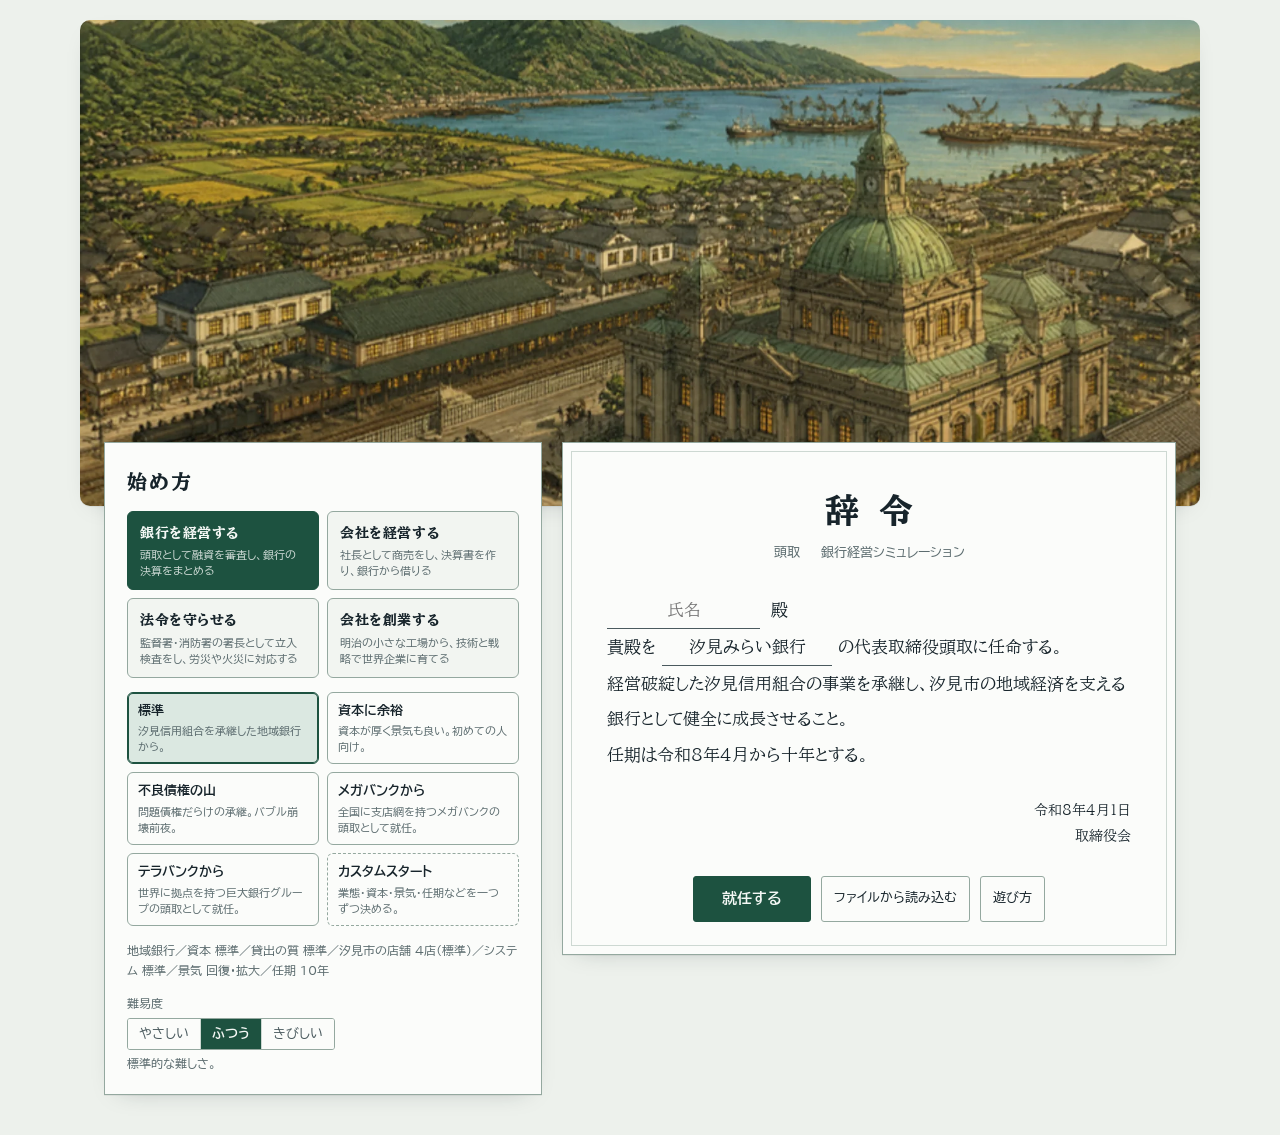
